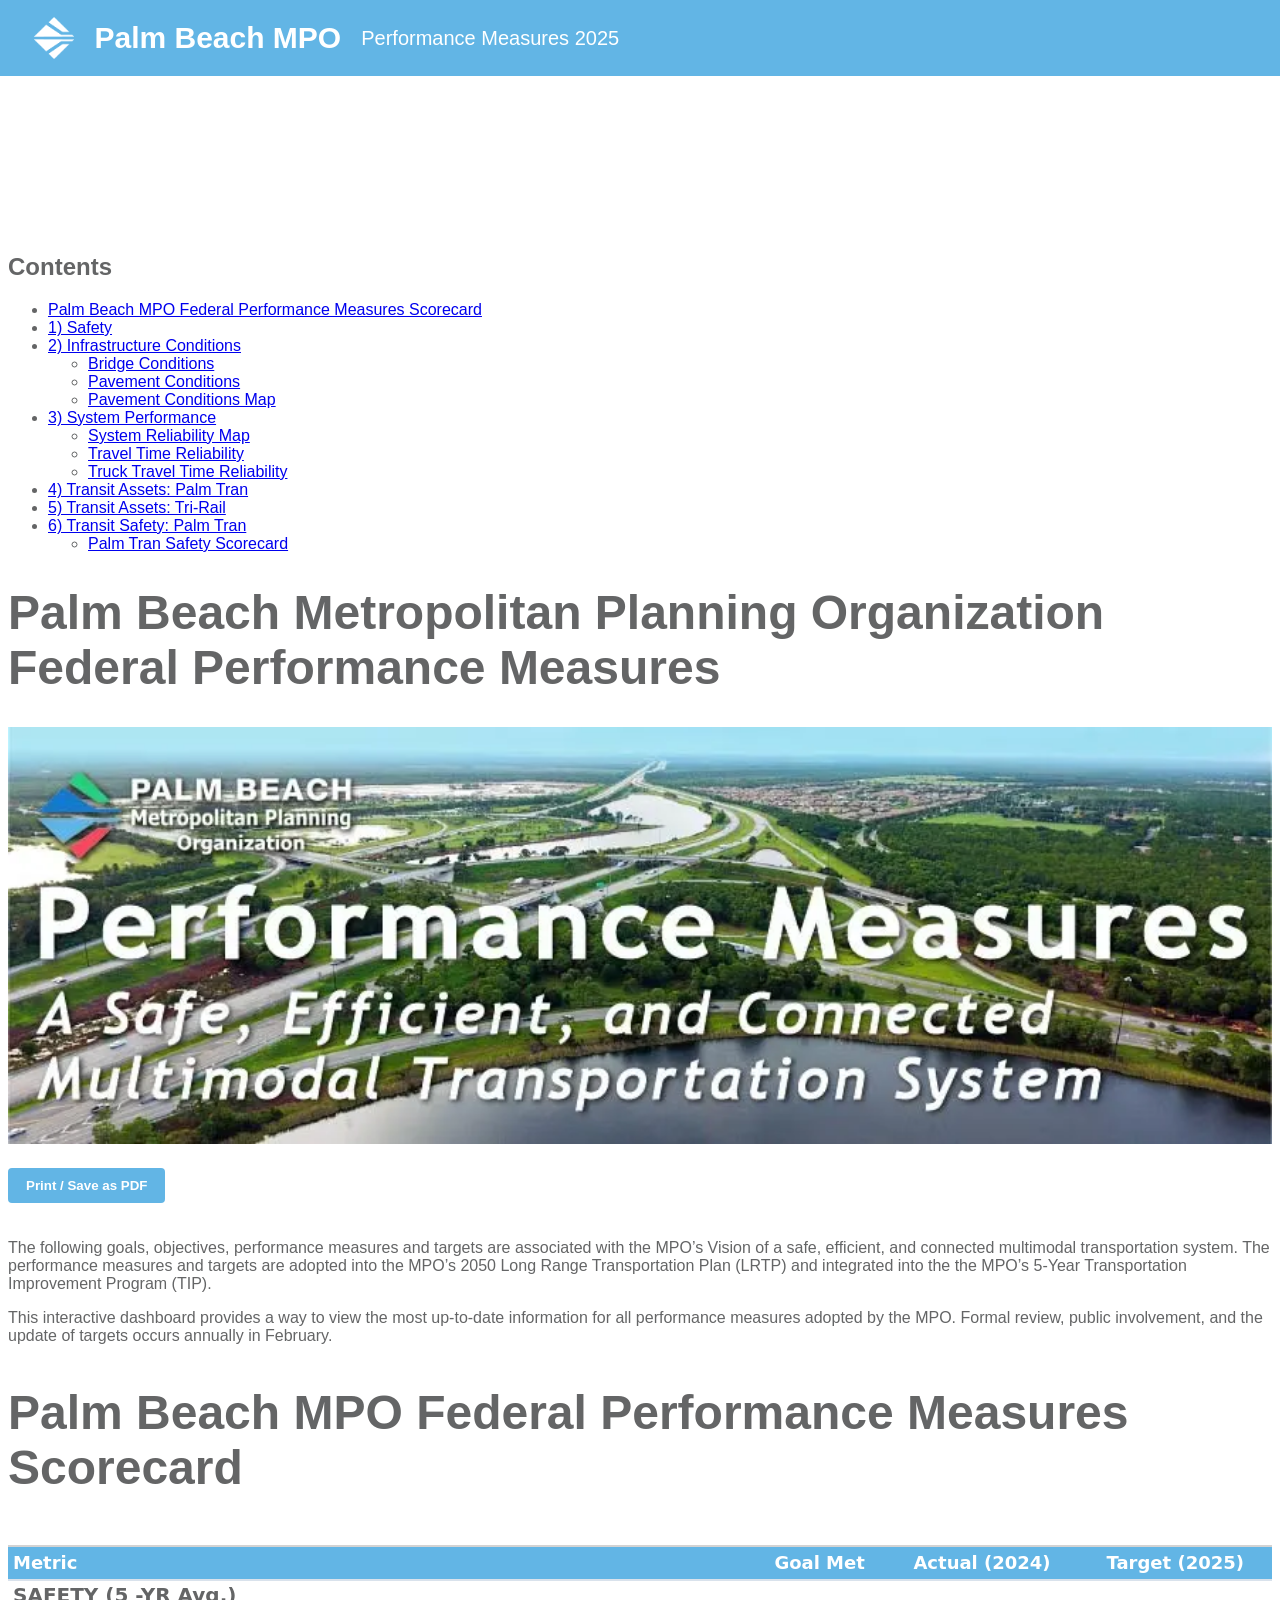
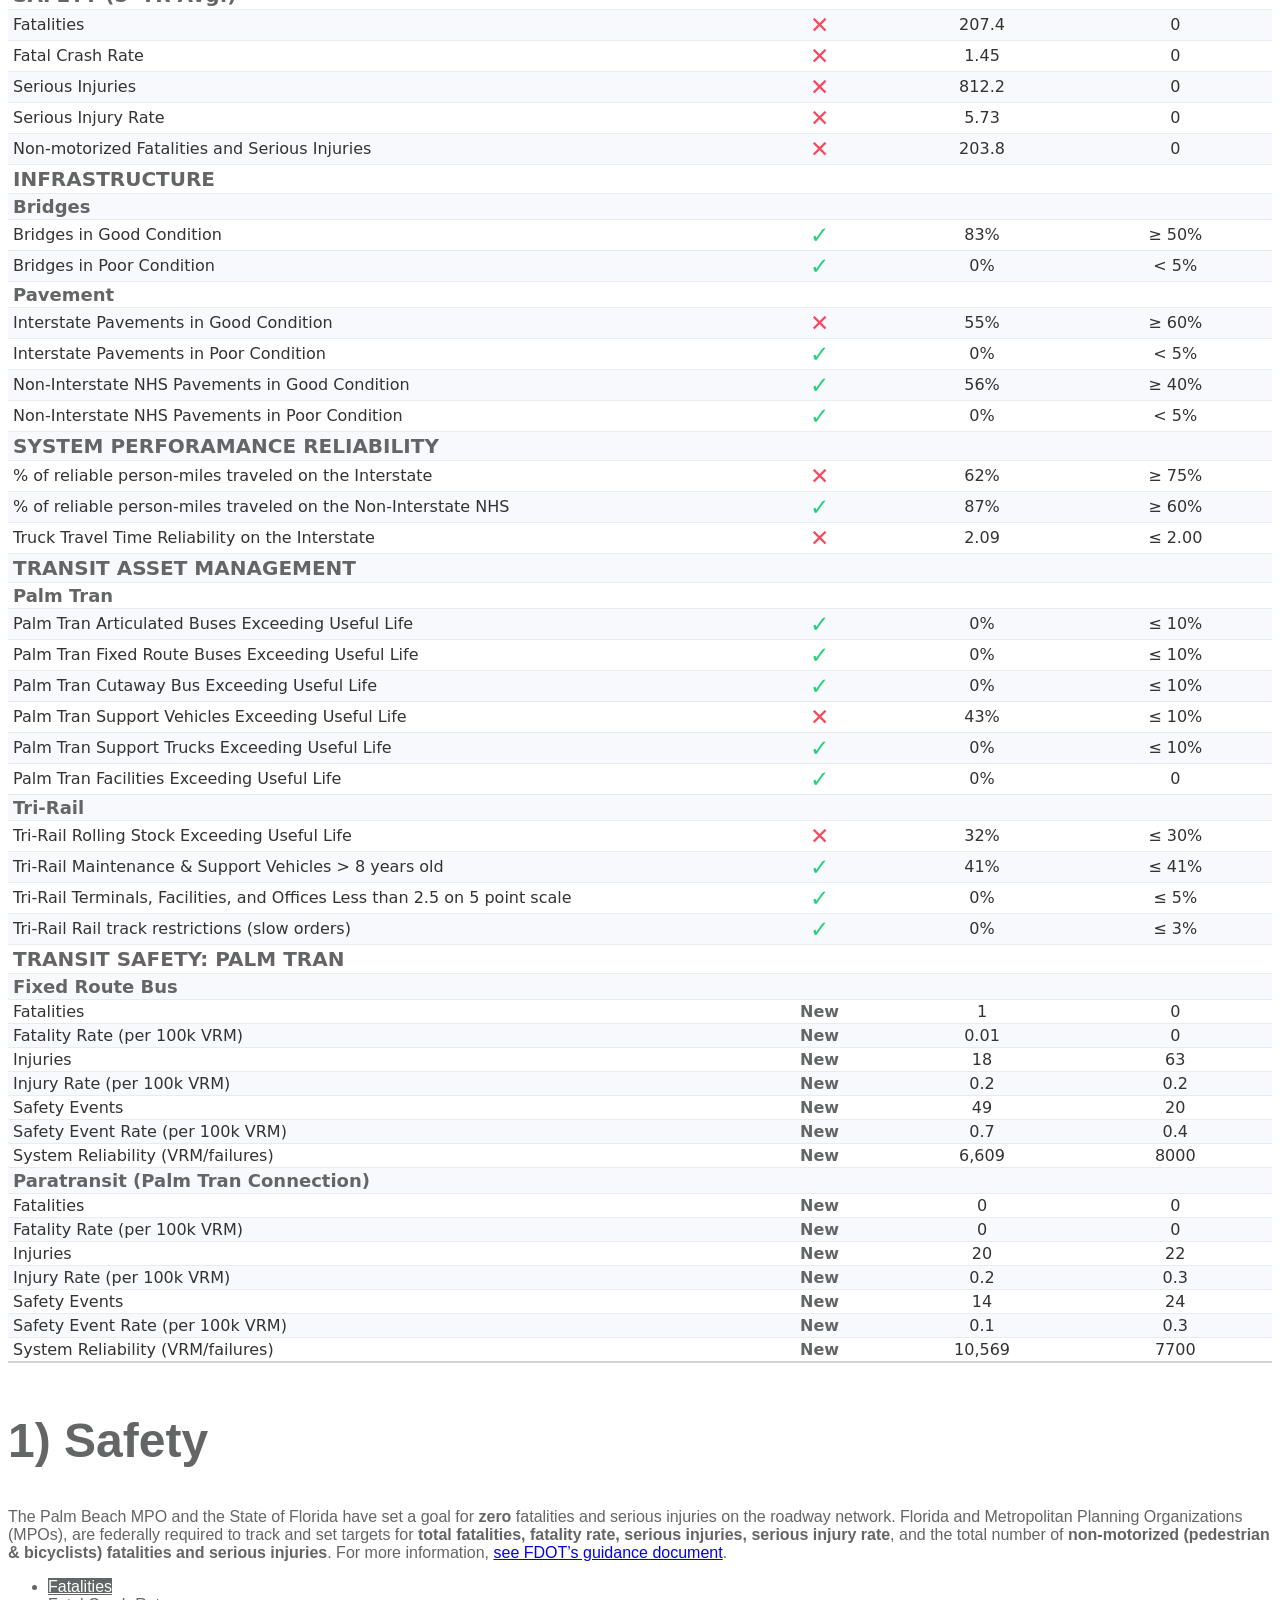
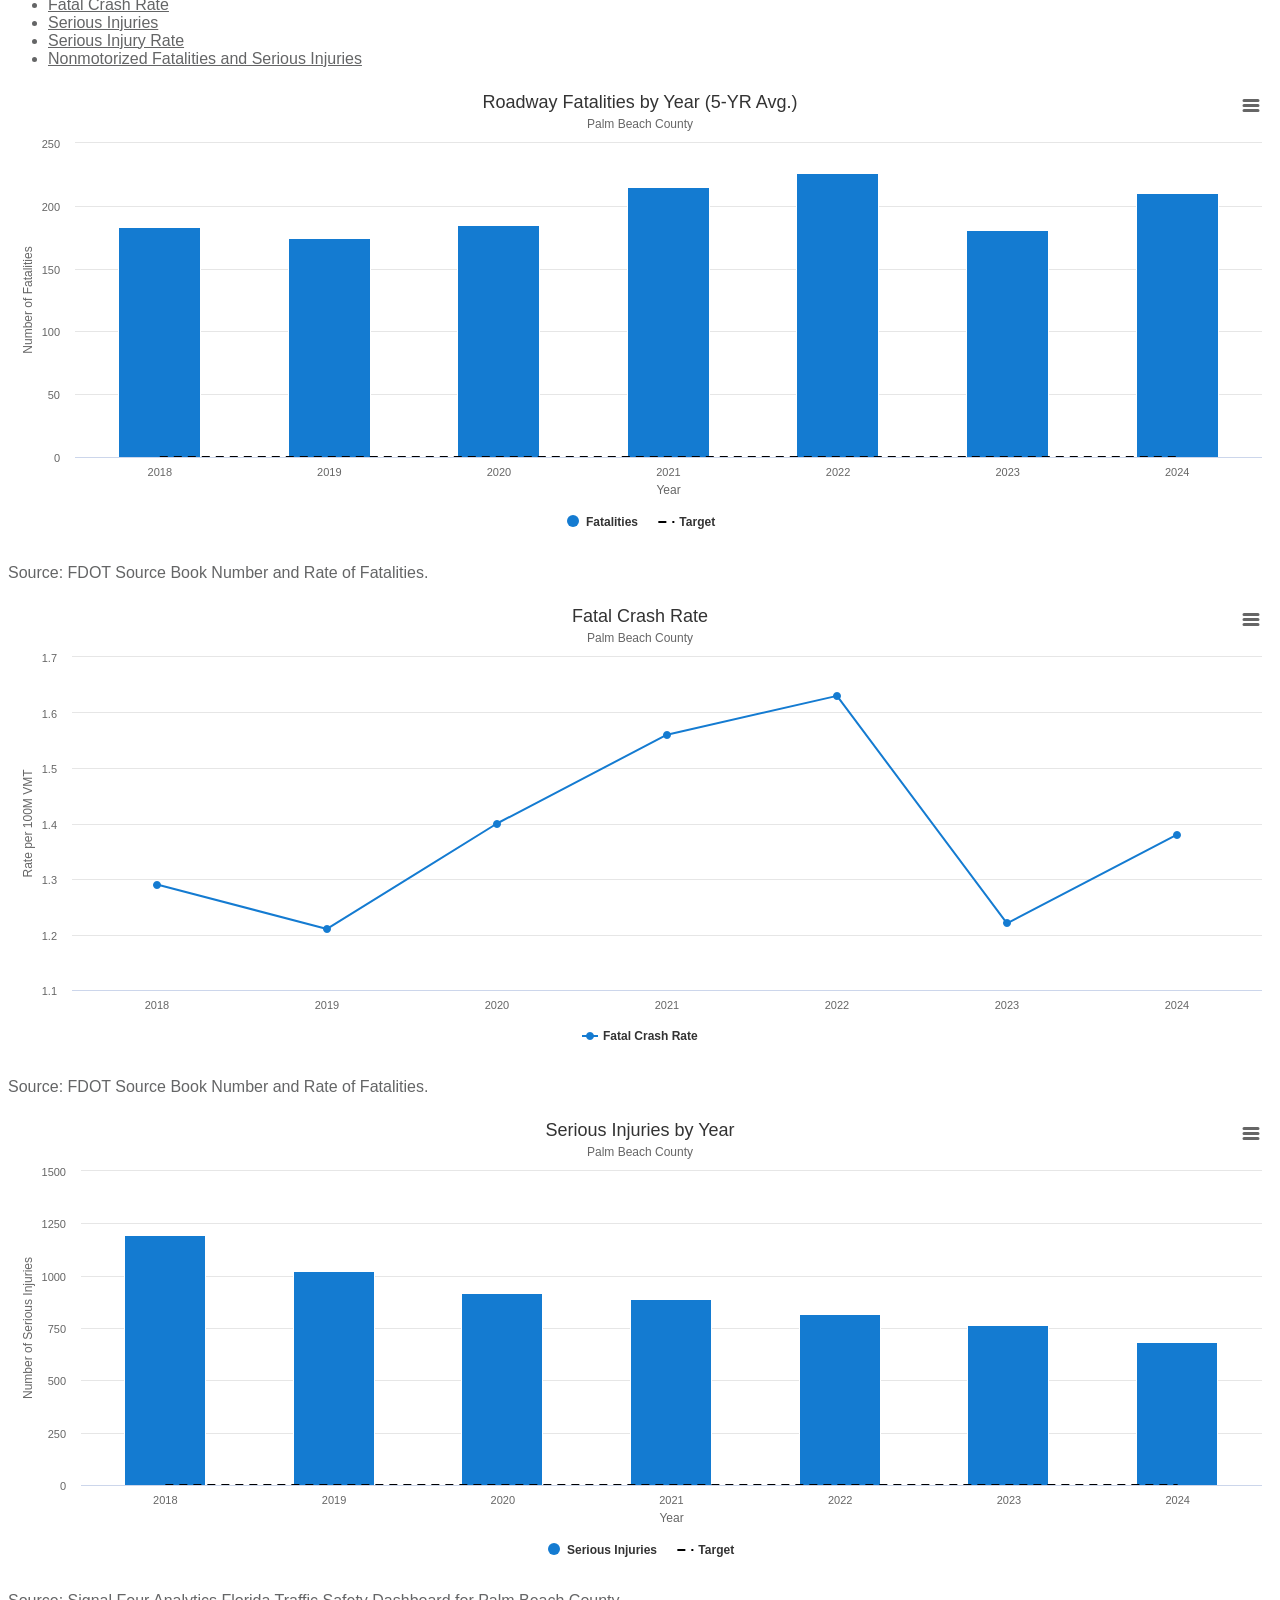
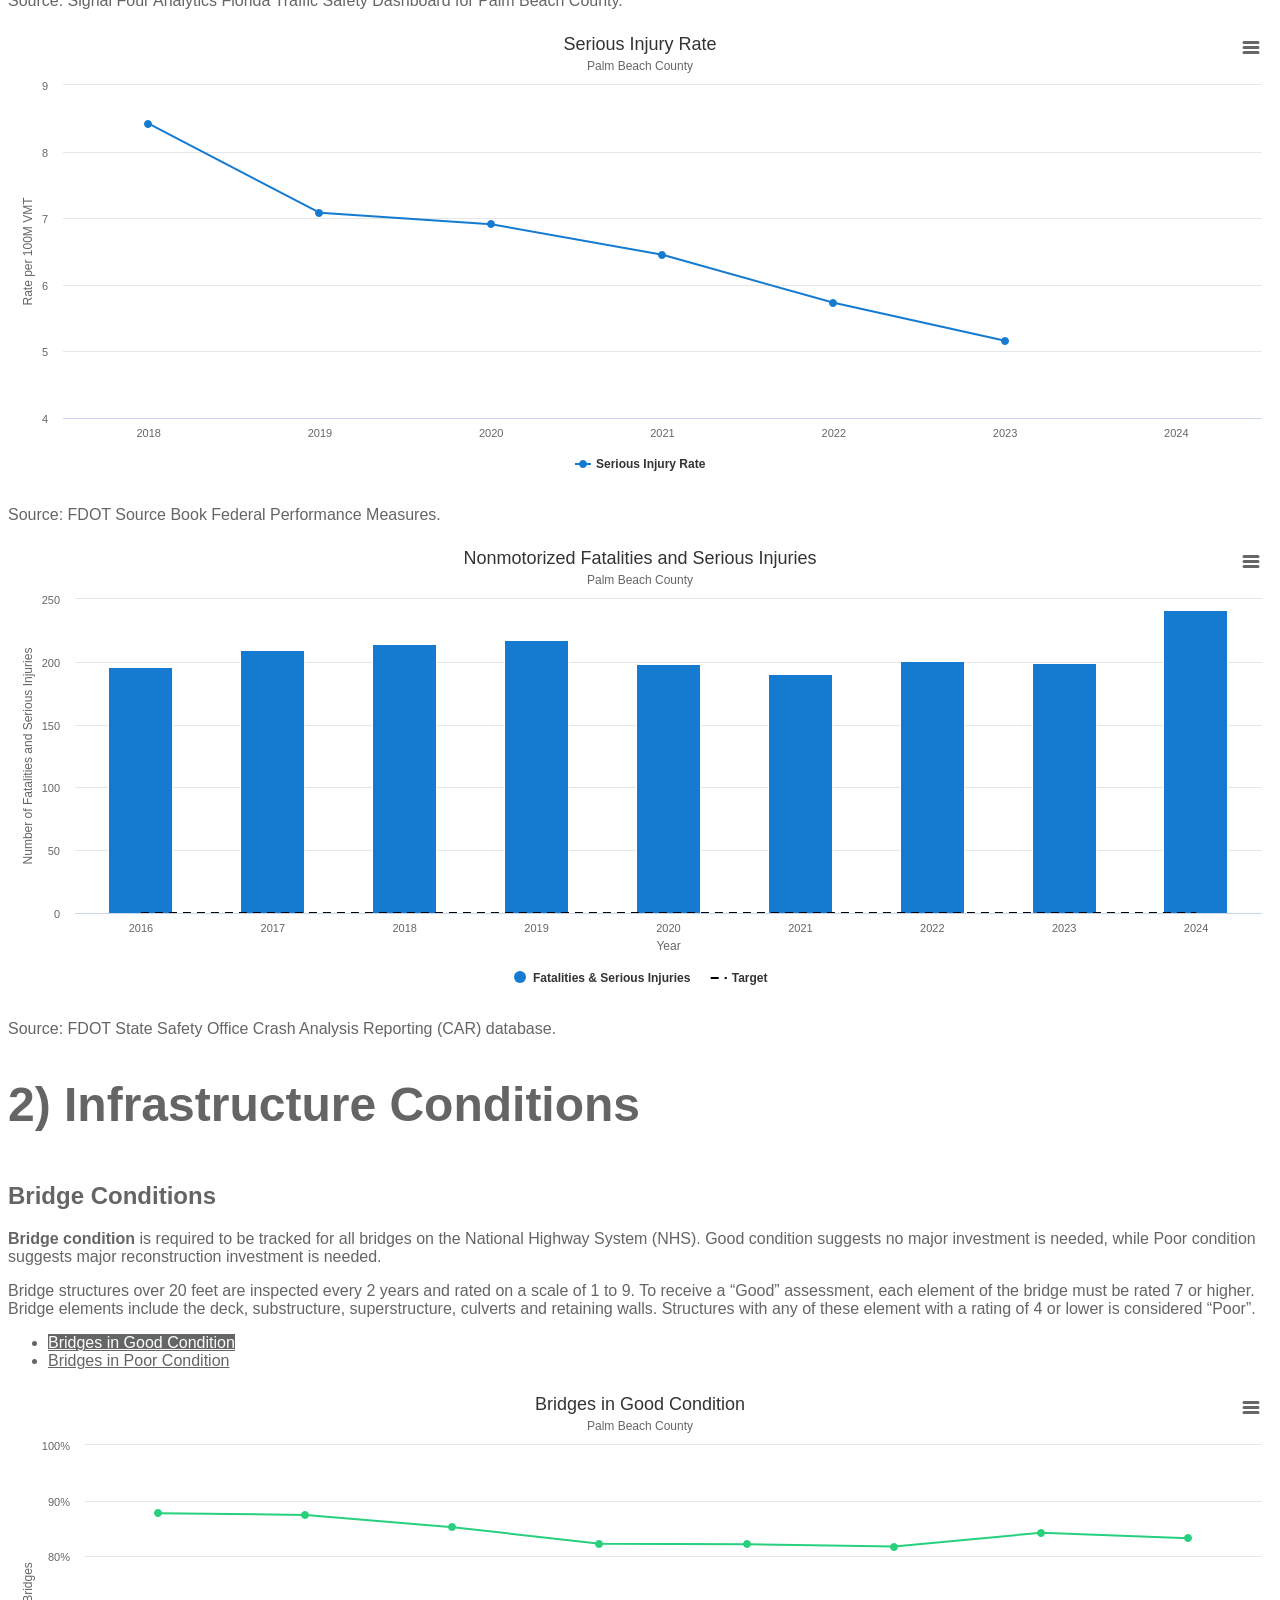
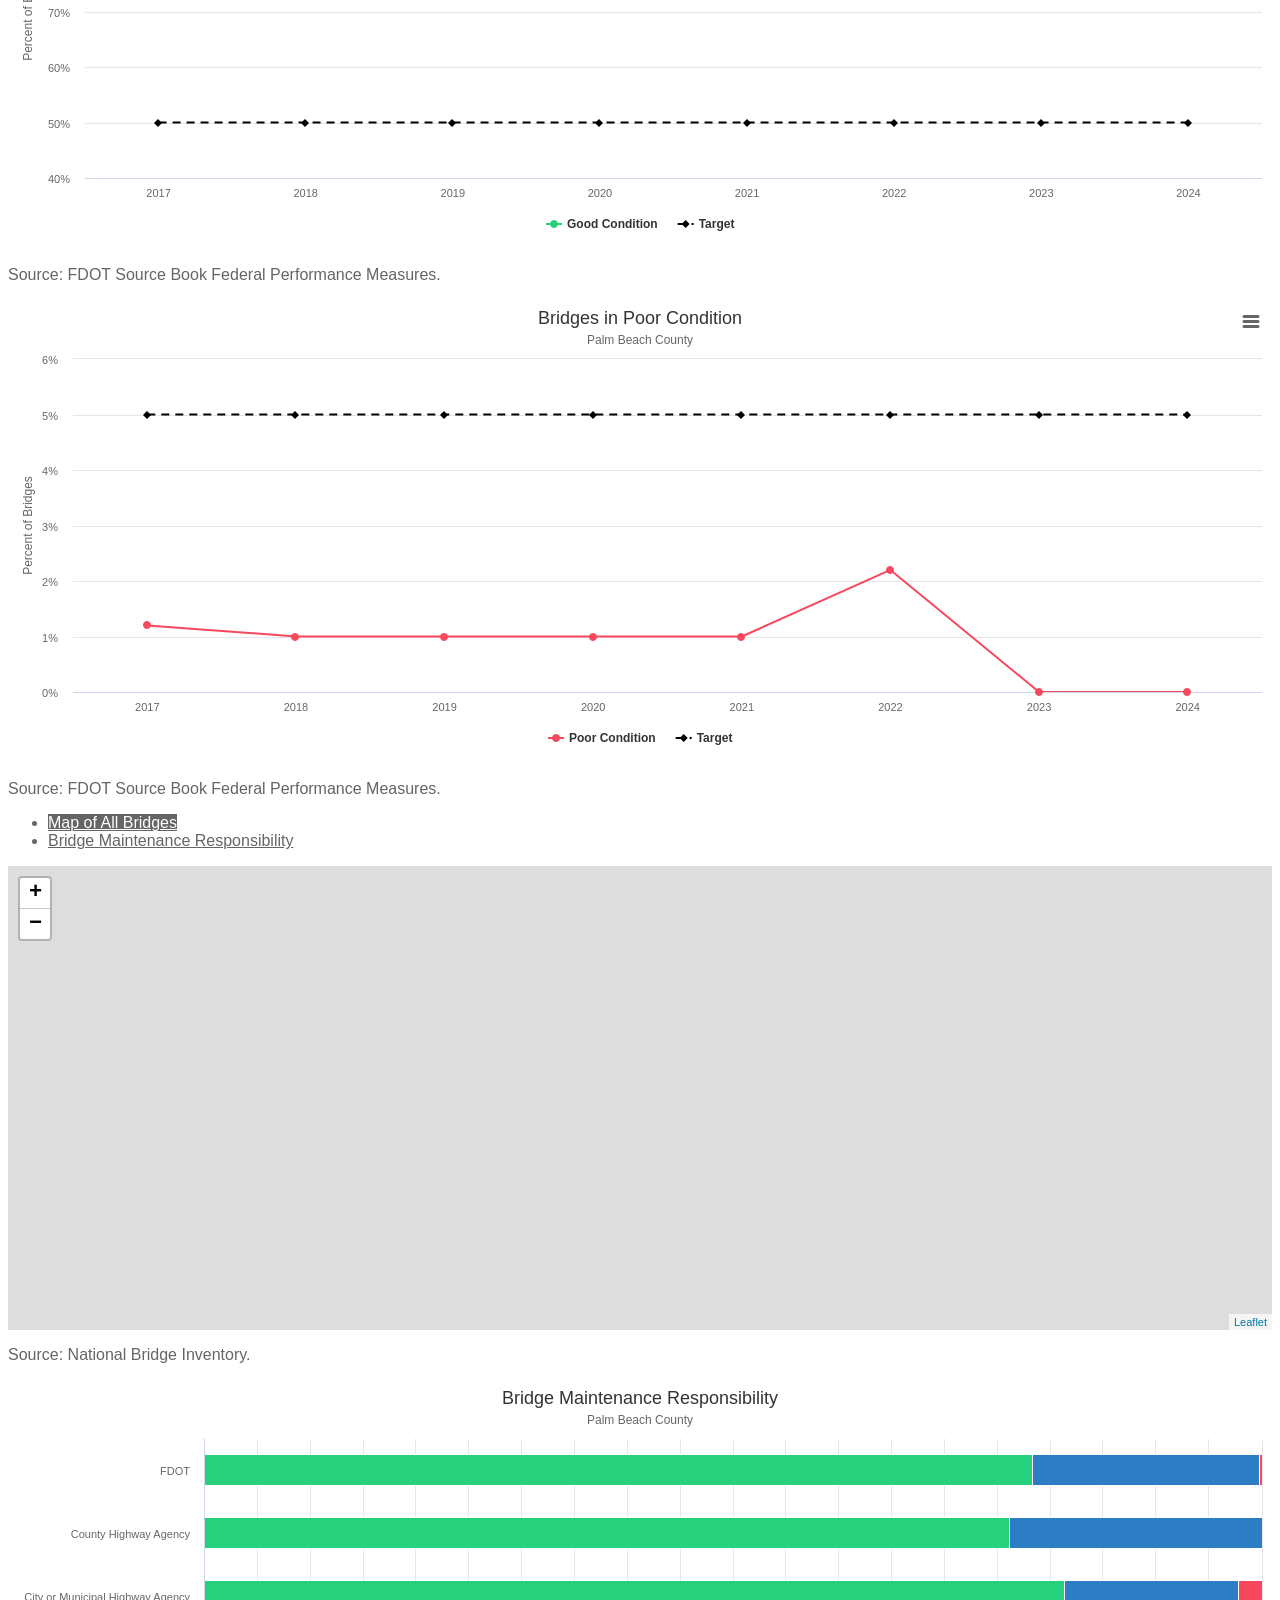
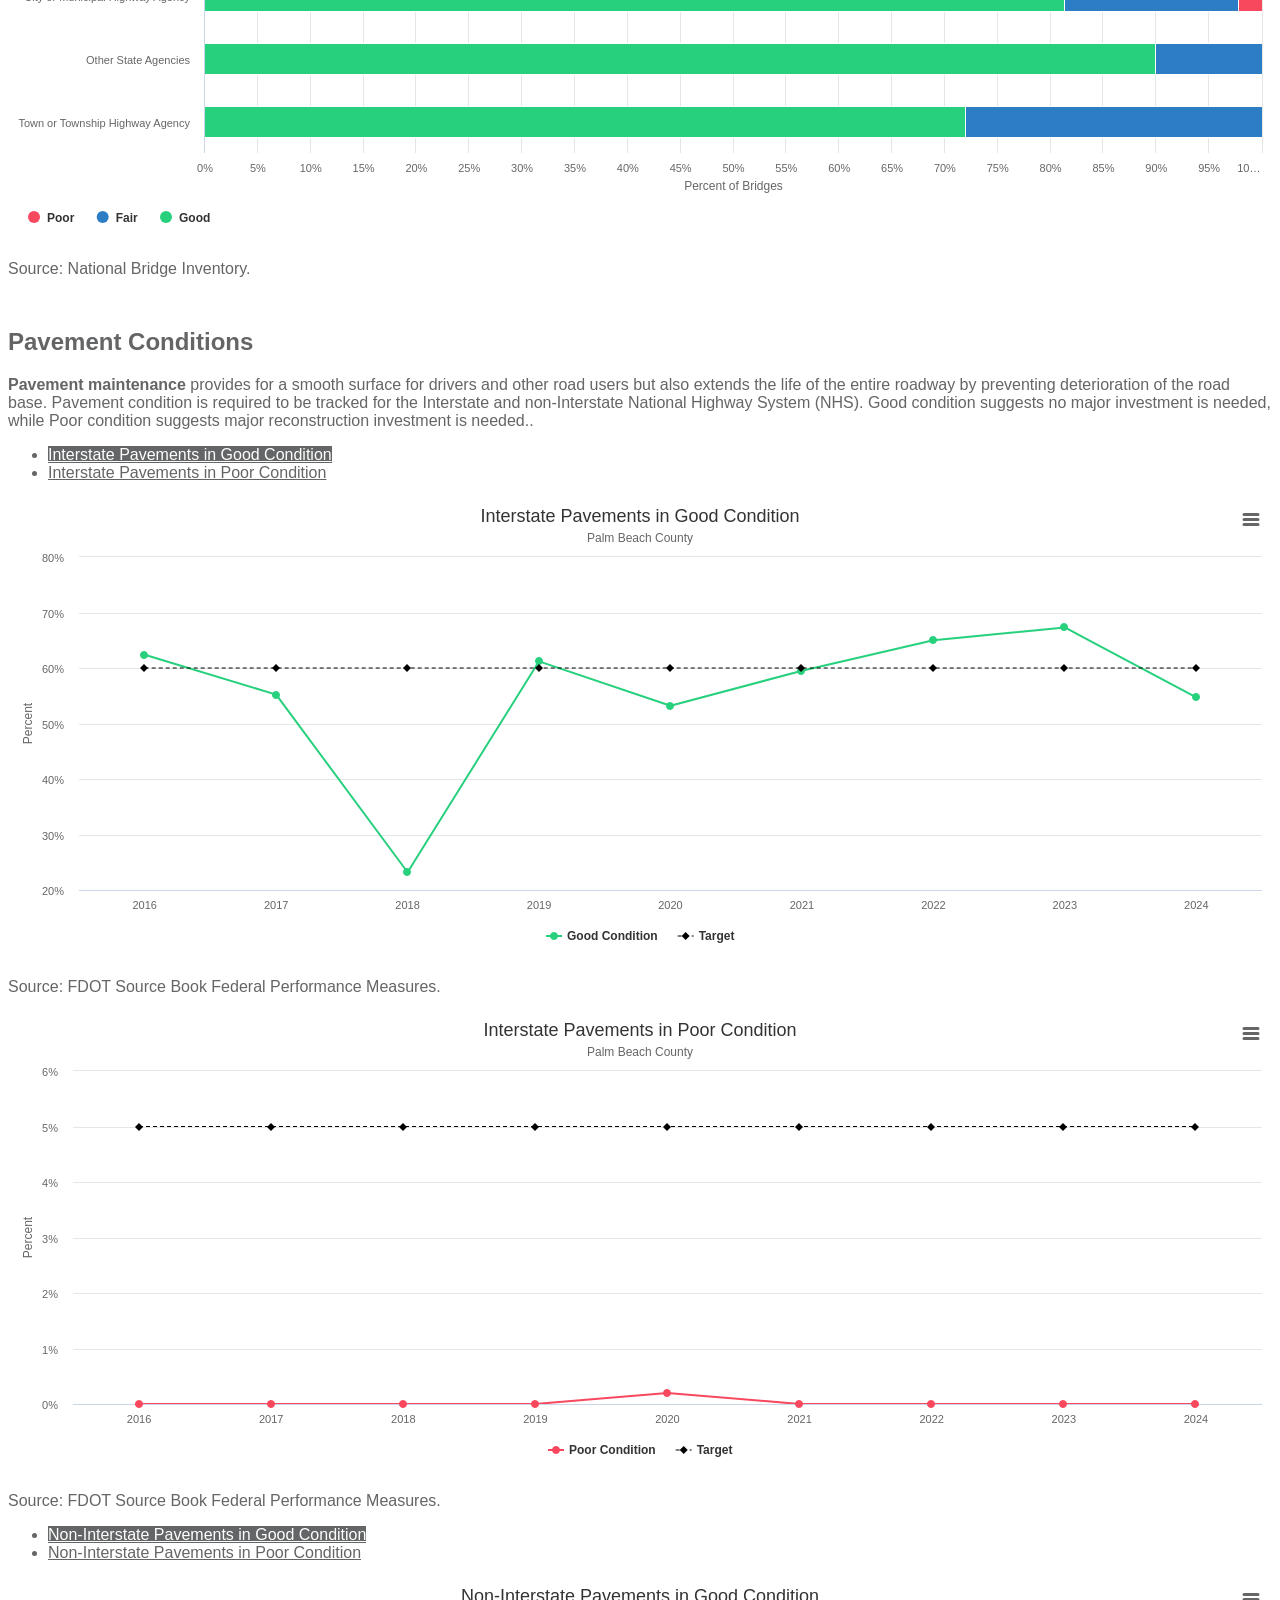
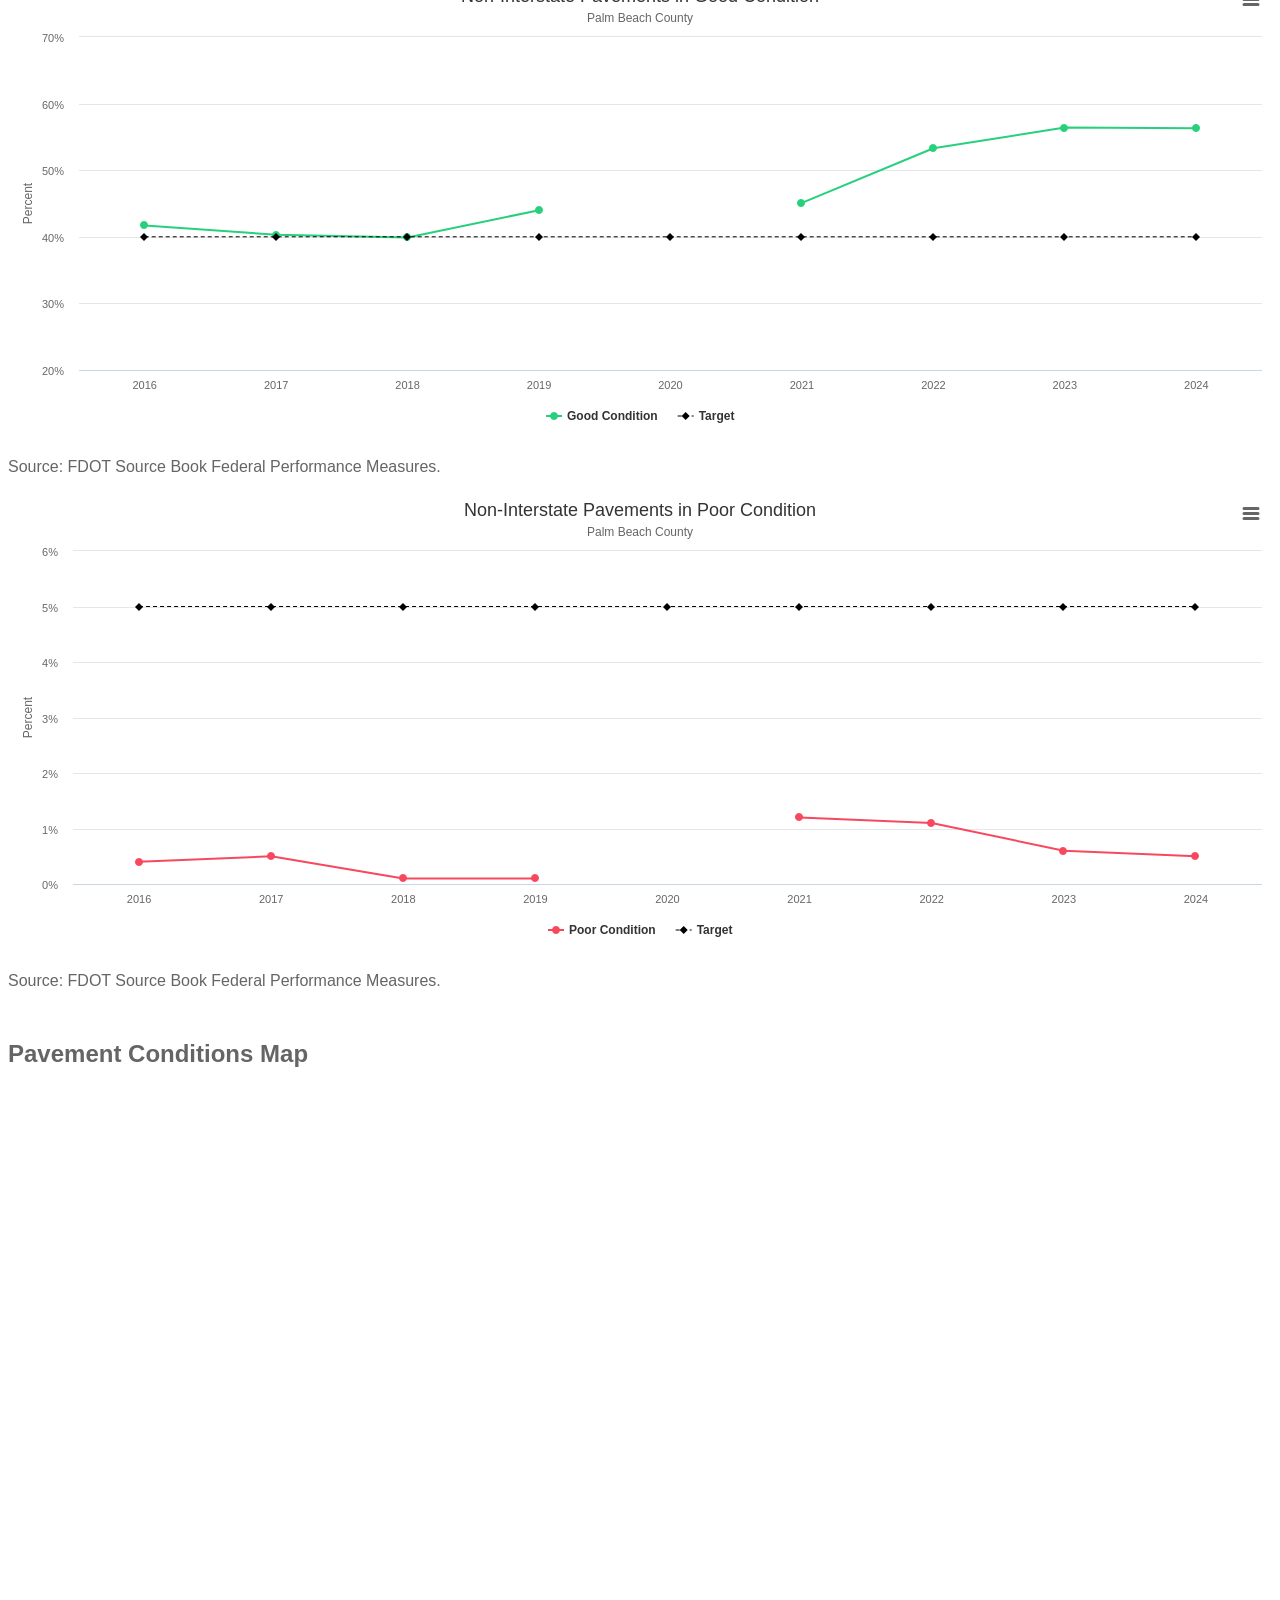
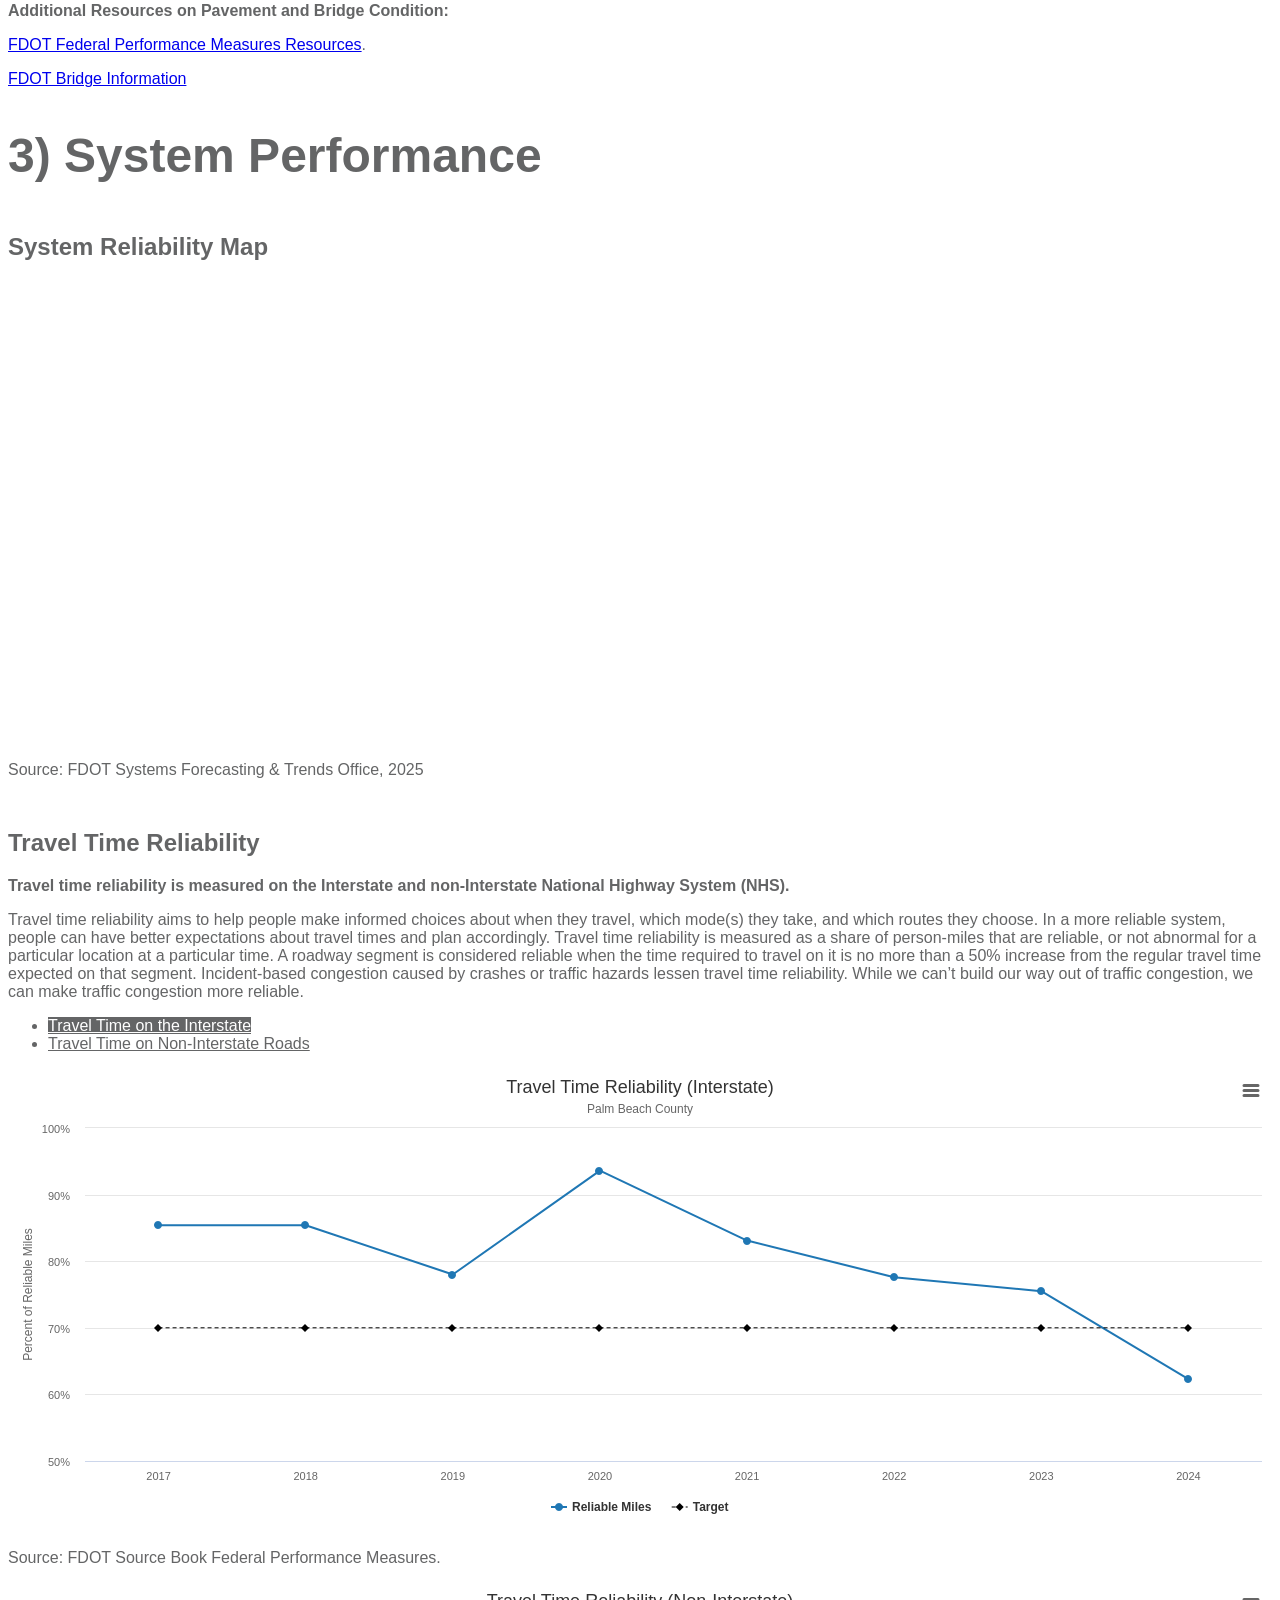
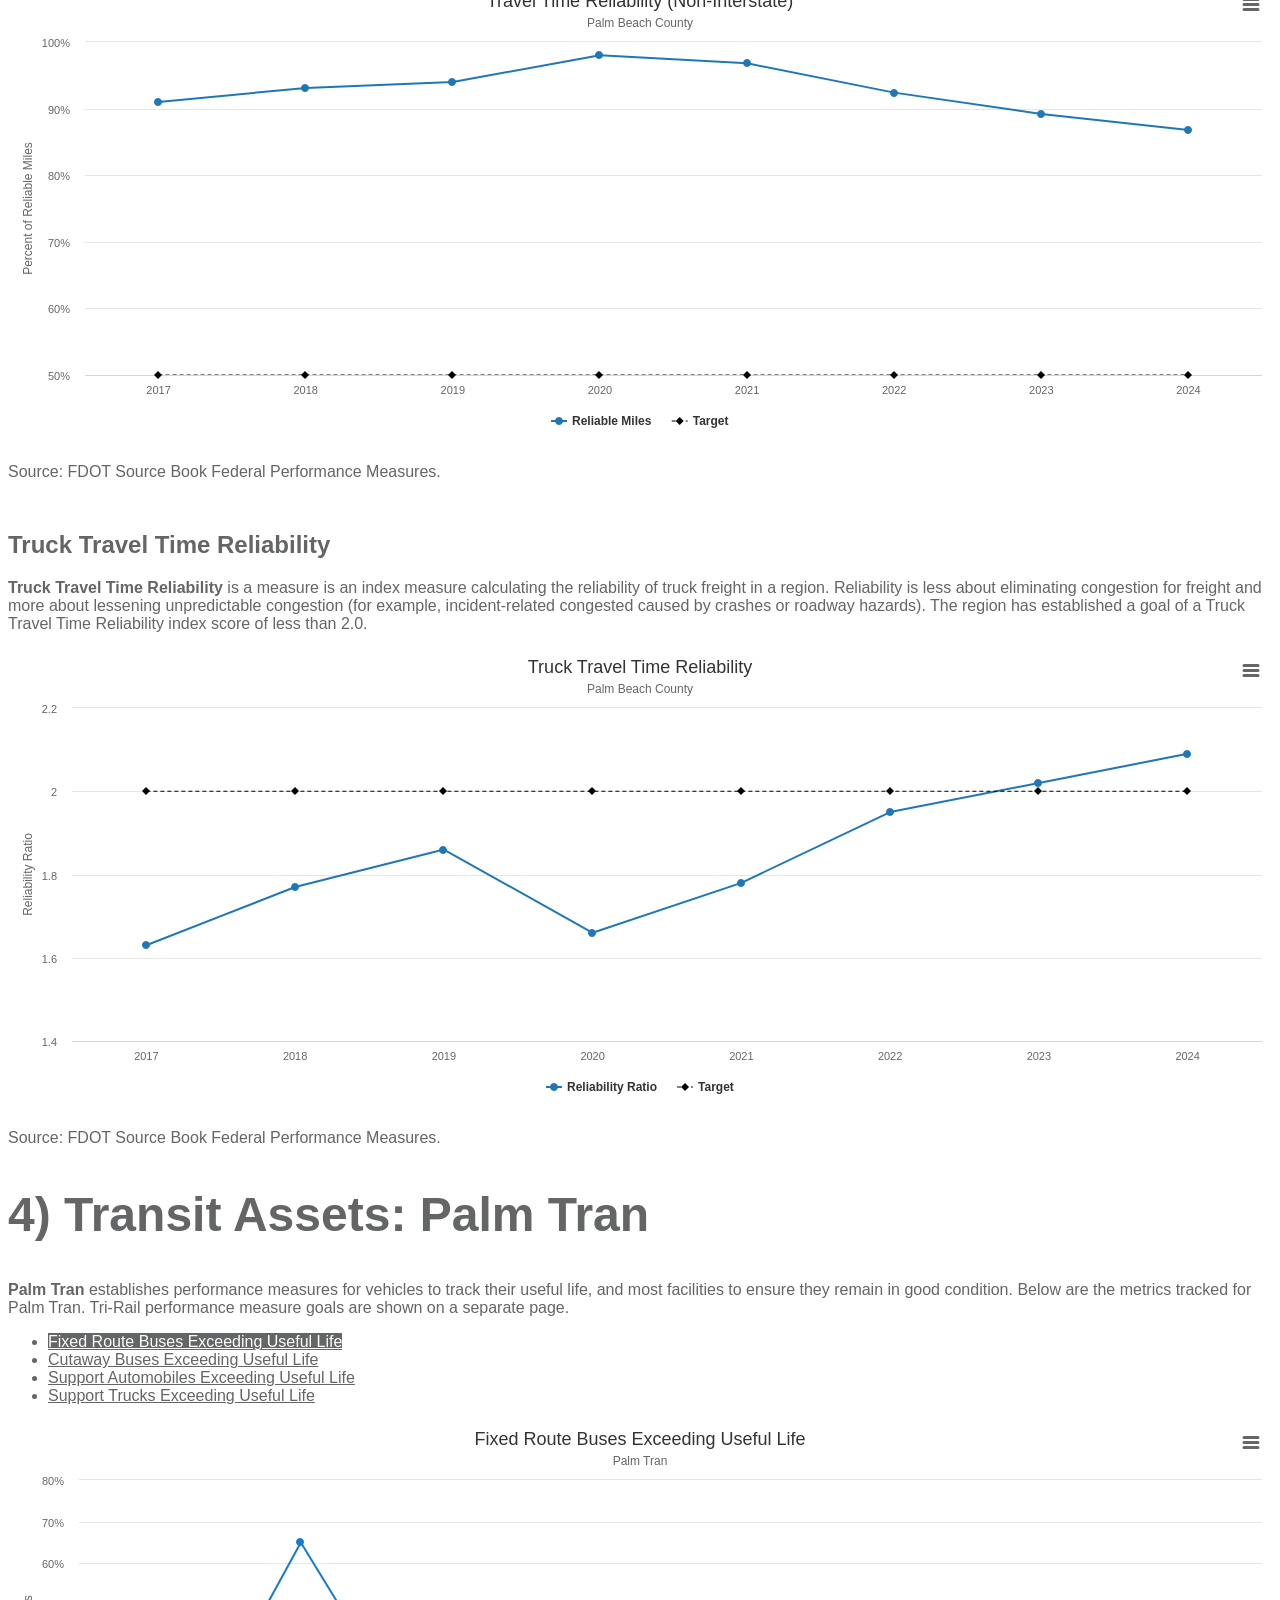
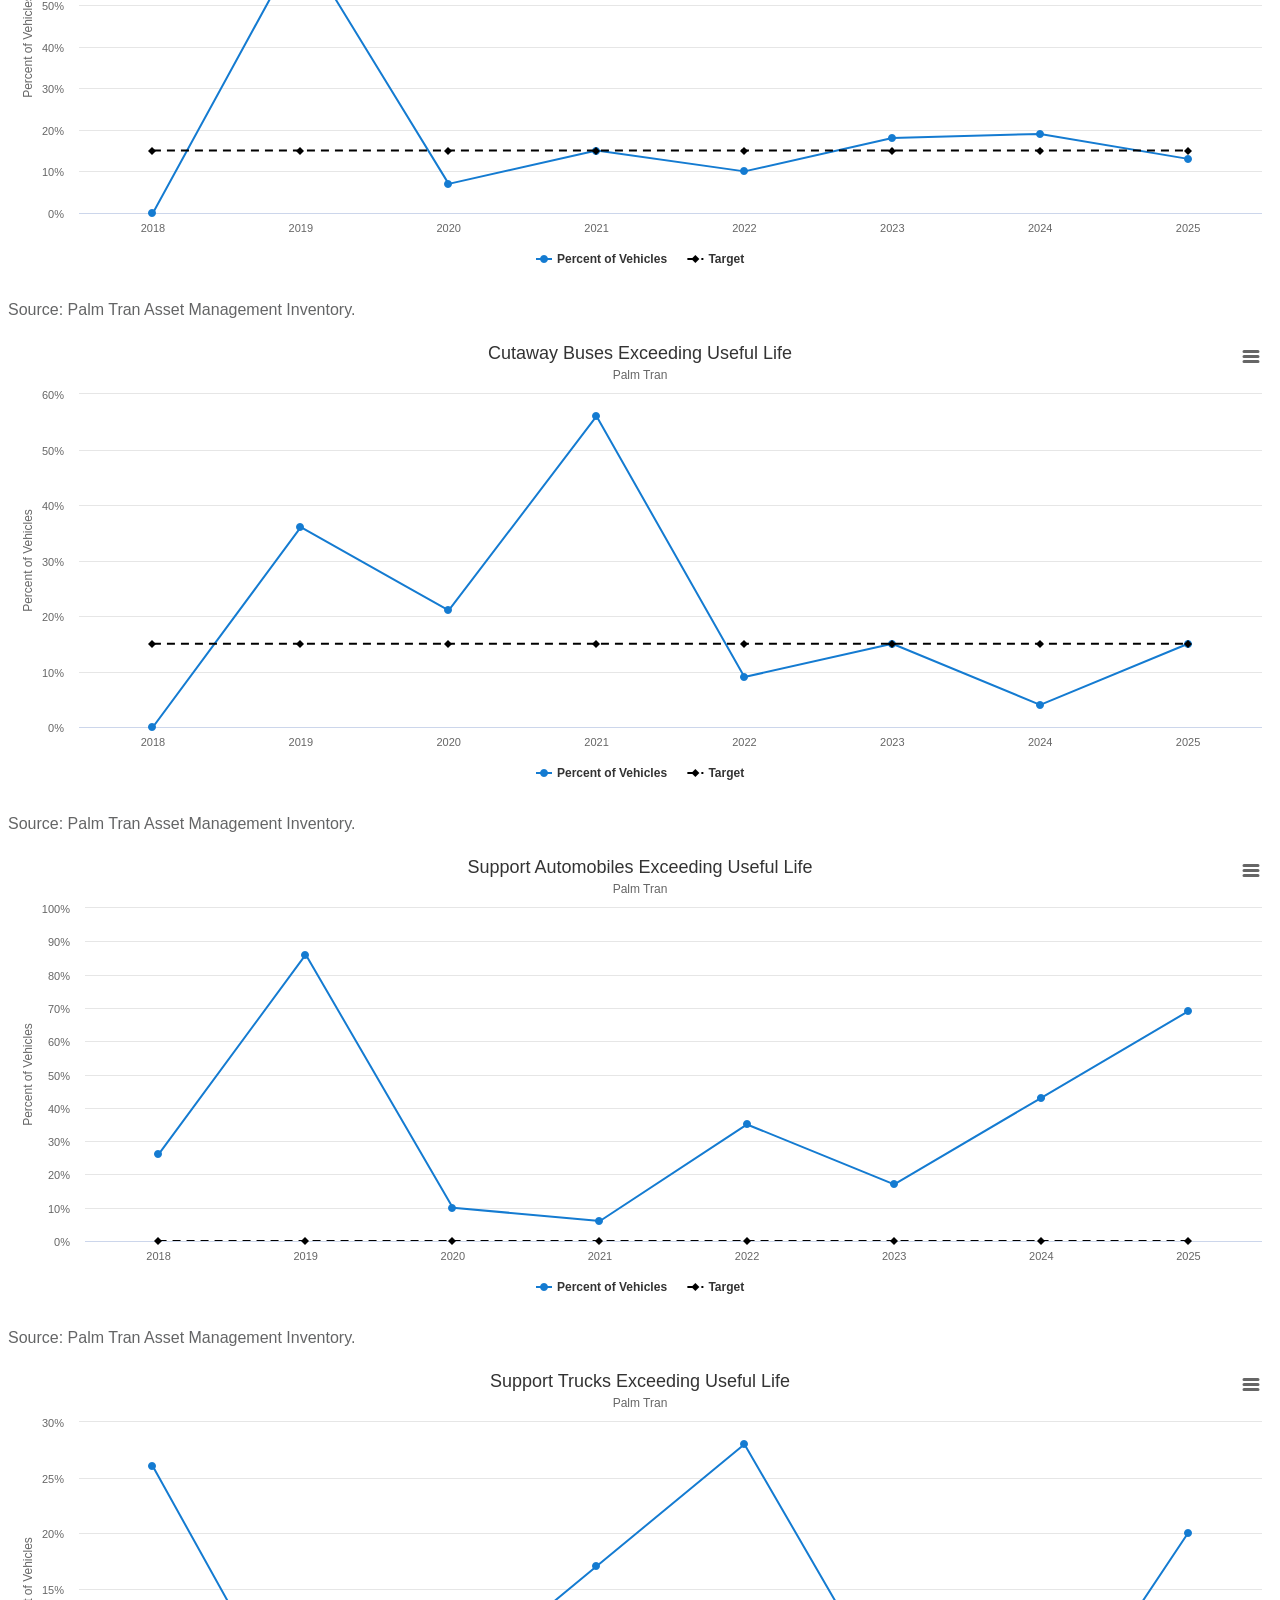
==== docs/Custom PM Dash.html @ 372e8730 "Commit final programs edits before sending to rest of team" ====
<!DOCTYPE html>
<html xmlns="http://www.w3.org/1999/xhtml" lang="en" xml:lang="en"><head>

<meta charset="utf-8">
<meta name="generator" content="quarto-1.8.25">

<meta name="viewport" content="width=device-width, initial-scale=1.0, user-scalable=yes">


<title>Palm Beach Metropolitan Planning Organization Federal Performance Measures – Palm Beach MPO Dashboard</title>
<style>
code{white-space: pre-wrap;}
span.smallcaps{font-variant: small-caps;}
div.columns{display: flex; gap: min(4vw, 1.5em);}
div.column{flex: auto; overflow-x: auto;}
div.hanging-indent{margin-left: 1.5em; text-indent: -1.5em;}
ul.task-list{list-style: none;}
ul.task-list li input[type="checkbox"] {
  width: 0.8em;
  margin: 0 0.8em 0.2em -1em; /* quarto-specific, see https://github.com/quarto-dev/quarto-cli/issues/4556 */ 
  vertical-align: middle;
}
</style>


<script src="site_libs/quarto-nav/quarto-nav.js"></script>
<script src="site_libs/clipboard/clipboard.min.js"></script>
<script src="site_libs/quarto-search/autocomplete.umd.js"></script>
<script src="site_libs/quarto-search/fuse.min.js"></script>
<script src="site_libs/quarto-search/quarto-search.js"></script>
<meta name="quarto:offset" content="./">
<script src="site_libs/quarto-html/quarto.js" type="module"></script>
<script src="site_libs/quarto-html/tabsets/tabsets.js" type="module"></script>
<script src="site_libs/quarto-html/axe/axe-check.js" type="module"></script>
<script src="site_libs/quarto-html/popper.min.js"></script>
<script src="site_libs/quarto-html/tippy.umd.min.js"></script>
<script src="site_libs/quarto-html/anchor.min.js"></script>
<link href="site_libs/quarto-html/tippy.css" rel="stylesheet">
<link href="site_libs/quarto-html/quarto-syntax-highlighting-7b89279ff1a6dce999919e0e67d4d9ec.css" rel="stylesheet" id="quarto-text-highlighting-styles">
<script src="site_libs/bootstrap/bootstrap.min.js"></script>
<link href="site_libs/bootstrap/bootstrap-icons.css" rel="stylesheet">
<link href="site_libs/bootstrap/bootstrap-e31584831b205ffbb2d98406f31c2a5b.min.css" rel="stylesheet" append-hash="true" id="quarto-bootstrap" data-mode="light">
<script id="quarto-search-options" type="application/json">{
  "location": "sidebar",
  "copy-button": false,
  "collapse-after": 3,
  "panel-placement": "start",
  "type": "textbox",
  "limit": 50,
  "keyboard-shortcut": [
    "f",
    "/",
    "s"
  ],
  "show-item-context": false,
  "language": {
    "search-no-results-text": "No results",
    "search-matching-documents-text": "matching documents",
    "search-copy-link-title": "Copy link to search",
    "search-hide-matches-text": "Hide additional matches",
    "search-more-match-text": "more match in this document",
    "search-more-matches-text": "more matches in this document",
    "search-clear-button-title": "Clear",
    "search-text-placeholder": "",
    "search-detached-cancel-button-title": "Cancel",
    "search-submit-button-title": "Submit",
    "search-label": "Search"
  }
}</script>
<style>html{ scroll-behavior: smooth; }</style>
<link href="site_libs/htmltools-fill-0.5.8.1/fill.css" rel="stylesheet">

<script src="site_libs/htmlwidgets-1.6.4/htmlwidgets.js"></script>

<script src="site_libs/jquery-3.6.0/jquery-3.6.0.min.js"></script>

<script src="site_libs/proj4js-2.3.15/proj4.js"></script>

<link href="site_libs/highcharts-9.3.1/css/motion.css" rel="stylesheet">

<script src="site_libs/highcharts-9.3.1/highcharts.js"></script>

<script src="site_libs/highcharts-9.3.1/highcharts-3d.js"></script>

<script src="site_libs/highcharts-9.3.1/highcharts-more.js"></script>

<script src="site_libs/highcharts-9.3.1/modules/stock.js"></script>

<script src="site_libs/highcharts-9.3.1/modules/map.js"></script>

<script src="site_libs/highcharts-9.3.1/modules/data.js"></script>

<script src="site_libs/highcharts-9.3.1/modules/exporting.js"></script>

<script src="site_libs/highcharts-9.3.1/modules/offline-exporting.js"></script>

<script src="site_libs/highcharts-9.3.1/modules/drilldown.js"></script>

<script src="site_libs/highcharts-9.3.1/modules/item-series.js"></script>

<script src="site_libs/highcharts-9.3.1/modules/overlapping-datalabels.js"></script>

<script src="site_libs/highcharts-9.3.1/modules/annotations.js"></script>

<script src="site_libs/highcharts-9.3.1/modules/export-data.js"></script>

<script src="site_libs/highcharts-9.3.1/modules/funnel.js"></script>

<script src="site_libs/highcharts-9.3.1/modules/heatmap.js"></script>

<script src="site_libs/highcharts-9.3.1/modules/treemap.js"></script>

<script src="site_libs/highcharts-9.3.1/modules/sankey.js"></script>

<script src="site_libs/highcharts-9.3.1/modules/dependency-wheel.js"></script>

<script src="site_libs/highcharts-9.3.1/modules/organization.js"></script>

<script src="site_libs/highcharts-9.3.1/modules/solid-gauge.js"></script>

<script src="site_libs/highcharts-9.3.1/modules/streamgraph.js"></script>

<script src="site_libs/highcharts-9.3.1/modules/sunburst.js"></script>

<script src="site_libs/highcharts-9.3.1/modules/vector.js"></script>

<script src="site_libs/highcharts-9.3.1/modules/wordcloud.js"></script>

<script src="site_libs/highcharts-9.3.1/modules/xrange.js"></script>

<script src="site_libs/highcharts-9.3.1/modules/tilemap.js"></script>

<script src="site_libs/highcharts-9.3.1/modules/venn.js"></script>

<script src="site_libs/highcharts-9.3.1/modules/gantt.js"></script>

<script src="site_libs/highcharts-9.3.1/modules/timeline.js"></script>

<script src="site_libs/highcharts-9.3.1/modules/parallel-coordinates.js"></script>

<script src="site_libs/highcharts-9.3.1/modules/bullet.js"></script>

<script src="site_libs/highcharts-9.3.1/modules/coloraxis.js"></script>

<script src="site_libs/highcharts-9.3.1/modules/dumbbell.js"></script>

<script src="site_libs/highcharts-9.3.1/modules/lollipop.js"></script>

<script src="site_libs/highcharts-9.3.1/modules/series-label.js"></script>

<script src="site_libs/highcharts-9.3.1/plugins/motion.js"></script>

<script src="site_libs/highcharts-9.3.1/custom/reset.js"></script>

<script src="site_libs/highcharts-9.3.1/modules/boost.js"></script>

<script src="site_libs/highchart-binding-0.9.5/highchart.js"></script>

<link href="site_libs/leaflet-1.3.1/leaflet.css" rel="stylesheet">

<script src="site_libs/leaflet-1.3.1/leaflet.js"></script>

<link href="site_libs/leafletfix-1.0.0/leafletfix.css" rel="stylesheet">

<script src="site_libs/proj4-2.6.2/proj4.min.js"></script>

<script src="site_libs/Proj4Leaflet-1.0.1/proj4leaflet.js"></script>

<link href="site_libs/rstudio_leaflet-1.3.1/rstudio_leaflet.css" rel="stylesheet">

<script src="site_libs/leaflet-binding-2.2.3/leaflet.js"></script>

<script src="site_libs/leaflet-providers-2.0.0/leaflet-providers_2.0.0.js"></script>

<script src="site_libs/leaflet-providers-plugin-2.2.3/leaflet-providers-plugin.js"></script>

<style>

  body {
    font-family: Tahoma, sans-serif;
    color: #646566;
  }

  .dashboard-header {
    position: fixed;
    top: 0;
    left: 0;
    width: 100%;
    height: 76px;
    background-color: #62B5E5;
    color: white;
    z-index: 9999;
    display: flex;
    align-items: center;
    gap: 20px;
    padding: 0 34px;
    box-sizing: border-box;
  }

  .header-logo {
    height: 42px;
    width: auto;
  }

  .header-main {
    font-weight: 700;
    font-size: 30px;
    white-space: nowrap;
    color: white;
  }

  .header-sub {
    font-weight: 400;
    font-size: 20px;
    white-space: nowrap;
    color: white;
  }

  #quarto-search {
    margin-left: auto;
  }

  #quarto-content {
    padding-top: 105px;
  }

  #quarto-margin-sidebar {
    padding-top: 90px;
  }

  #TOC > .toc-title {
    font-weight: 700;
    font-size: 22px;
    color: #646566;
  }

  h1 {
    font-size: 48px;
    font-weight: 700;
    color: #646566;
  }

  h2 {
    color: #646566;
    font-weight: 700;
    margin-top: 50px;
  }

  h3 {
    color: #646566;
    font-weight: 600;
  }

  /* NAV TAB STYLING */

  .nav-tabs .nav-link {
    color: #646566 !important;
    font-weight: 400 !important;
  }

  .nav-tabs .nav-link:hover {
    color: #646566 !important;
  }

  .nav-tabs .nav-link.active {
    background-color: #646566 !important;
    border-color: #646566 !important;
    color: white !important;
    font-weight: 400 !important;
  }

  /* PRINT BUTTON */

  .print-button {
    background-color: #62B5E5;
    color: white;
    border: none;
    padding: 10px 18px;
    font-family: Tahoma, sans-serif;
    font-weight: 700;
    border-radius: 4px;
    cursor: pointer;
    margin: 20px 0;
  }

  .print-button:hover {
    background-color: #147BD1;
  }

</style>


</head>

<body class="quarto-light">

<div id="quarto-search-results"></div>
<!-- content -->
<div id="quarto-content" class="quarto-container page-columns page-rows-contents page-layout-full">
<!-- sidebar -->
<!-- margin-sidebar -->
    <div id="quarto-margin-sidebar" class="sidebar margin-sidebar">
        <nav id="TOC" role="doc-toc" class="toc-active">
    <h2 id="toc-title">Contents</h2>
   
  <ul>
  <li><a href="#palm-beach-mpo-federal-performance-measures-scorecard" id="toc-palm-beach-mpo-federal-performance-measures-scorecard" class="nav-link active" data-scroll-target="#palm-beach-mpo-federal-performance-measures-scorecard">Palm Beach MPO Federal Performance Measures Scorecard</a></li>
  <li><a href="#safety" id="toc-safety" class="nav-link" data-scroll-target="#safety">1) Safety</a></li>
  <li><a href="#infrastructure-conditions" id="toc-infrastructure-conditions" class="nav-link" data-scroll-target="#infrastructure-conditions">2) Infrastructure Conditions</a>
  <ul class="collapse">
  <li><a href="#bridge-conditions" id="toc-bridge-conditions" class="nav-link" data-scroll-target="#bridge-conditions">Bridge Conditions</a></li>
  <li><a href="#pavement-conditions" id="toc-pavement-conditions" class="nav-link" data-scroll-target="#pavement-conditions">Pavement Conditions</a></li>
  <li><a href="#pavement-conditions-map" id="toc-pavement-conditions-map" class="nav-link" data-scroll-target="#pavement-conditions-map">Pavement Conditions Map</a></li>
  </ul></li>
  <li><a href="#system-performance" id="toc-system-performance" class="nav-link" data-scroll-target="#system-performance">3) System Performance</a>
  <ul class="collapse">
  <li><a href="#system-reliability-map" id="toc-system-reliability-map" class="nav-link" data-scroll-target="#system-reliability-map">System Reliability Map</a></li>
  <li><a href="#travel-time-reliability" id="toc-travel-time-reliability" class="nav-link" data-scroll-target="#travel-time-reliability">Travel Time Reliability</a></li>
  <li><a href="#truck-travel-time-reliability" id="toc-truck-travel-time-reliability" class="nav-link" data-scroll-target="#truck-travel-time-reliability">Truck Travel Time Reliability</a></li>
  </ul></li>
  <li><a href="#transit-assets-palm-tran" id="toc-transit-assets-palm-tran" class="nav-link" data-scroll-target="#transit-assets-palm-tran">4) Transit Assets: Palm Tran</a></li>
  <li><a href="#transit-assets-tri-rail" id="toc-transit-assets-tri-rail" class="nav-link" data-scroll-target="#transit-assets-tri-rail">5) Transit Assets: Tri-Rail</a></li>
  <li><a href="#transit-safety-palm-tran" id="toc-transit-safety-palm-tran" class="nav-link" data-scroll-target="#transit-safety-palm-tran">6) Transit Safety: Palm Tran</a>
  <ul class="collapse">
  <li><a href="#palm-tran-safety-scorecard" id="toc-palm-tran-safety-scorecard" class="nav-link" data-scroll-target="#palm-tran-safety-scorecard">Palm Tran Safety Scorecard</a></li>
  </ul></li>
  </ul>
</nav>
    </div>
<!-- main -->
<main class="content column-page-left" id="quarto-document-content">
<div class="dashboard-header">
  <img src="images/logo.png" class="header-logo" alt="Palm Beach MPO logo">
  <span class="header-main">Palm Beach MPO</span>
  <span class="header-sub">Performance Measures 2025</span>
  <div id="quarto-search"></div>
</div>

<header id="title-block-header" class="quarto-title-block default">
<div class="quarto-title">
<h1 class="title">Palm Beach Metropolitan Planning Organization Federal Performance Measures</h1>
</div>



<div class="quarto-title-meta column-page-left">

    
  
    
  </div>
  


</header>


<div class="text-left">
<p><img src="images/Performance_measures_header_main.webp" class="img-fluid" style="width:100.0%"> <button onclick="window.print()" class="print-button"> Print / Save as PDF </button></p>
<p>The following goals, objectives, performance measures and targets are associated with the MPO’s Vision of a safe, efficient, and connected multimodal transportation system. The performance measures and targets are adopted into the MPO’s 2050 Long Range Transportation Plan (LRTP) and integrated into the the MPO’s 5-Year Transportation Improvement Program (TIP).</p>
<p>This interactive dashboard provides a way to view the most up-to-date information for all performance measures adopted by the MPO. Formal review, public involvement, and the update of targets occurs annually in February.</p>
</div>
<section id="palm-beach-mpo-federal-performance-measures-scorecard" class="level1">
<h1>Palm Beach MPO Federal Performance Measures Scorecard</h1>
<div class="cell">
<div class="cell-output-display">
<div id="iescyrptsv" style="padding-left:0px;padding-right:0px;padding-top:10px;padding-bottom:10px;overflow-x:auto;overflow-y:auto;width:auto;height:auto;">
<style>#iescyrptsv table {
  font-family: system-ui, 'Segoe UI', Roboto, Helvetica, Arial, sans-serif, 'Apple Color Emoji', 'Segoe UI Emoji', 'Segoe UI Symbol', 'Noto Color Emoji';
  -webkit-font-smoothing: antialiased;
  -moz-osx-font-smoothing: grayscale;
}

#iescyrptsv thead, #iescyrptsv tbody, #iescyrptsv tfoot, #iescyrptsv tr, #iescyrptsv td, #iescyrptsv th {
  border-style: none;
}

#iescyrptsv p {
  margin: 0;
  padding: 0;
}

#iescyrptsv .gt_table {
  display: table;
  border-collapse: collapse;
  line-height: normal;
  margin-left: auto;
  margin-right: auto;
  color: #333333;
  font-size: 16px;
  font-weight: normal;
  font-style: normal;
  background-color: #FFFFFF;
  width: 100%;
  border-top-style: solid;
  border-top-width: 2px;
  border-top-color: #FFFFFF;
  border-right-style: none;
  border-right-width: 2px;
  border-right-color: #D3D3D3;
  border-bottom-style: solid;
  border-bottom-width: 2px;
  border-bottom-color: #FFFFFF;
  border-left-style: none;
  border-left-width: 2px;
  border-left-color: #D3D3D3;
}

#iescyrptsv .gt_caption {
  padding-top: 4px;
  padding-bottom: 4px;
}

#iescyrptsv .gt_title {
  color: #333333;
  font-size: 125%;
  font-weight: initial;
  padding-top: 4px;
  padding-bottom: 4px;
  padding-left: 5px;
  padding-right: 5px;
  border-bottom-color: #FFFFFF;
  border-bottom-width: 0;
}

#iescyrptsv .gt_subtitle {
  color: #333333;
  font-size: 85%;
  font-weight: initial;
  padding-top: 3px;
  padding-bottom: 5px;
  padding-left: 5px;
  padding-right: 5px;
  border-top-color: #FFFFFF;
  border-top-width: 0;
}

#iescyrptsv .gt_heading {
  background-color: #FFFFFF;
  text-align: center;
  border-bottom-color: #FFFFFF;
  border-left-style: none;
  border-left-width: 1px;
  border-left-color: #D3D3D3;
  border-right-style: none;
  border-right-width: 1px;
  border-right-color: #D3D3D3;
}

#iescyrptsv .gt_bottom_border {
  border-bottom-style: solid;
  border-bottom-width: 2px;
  border-bottom-color: #D3D3D3;
}

#iescyrptsv .gt_col_headings {
  border-top-style: solid;
  border-top-width: 2px;
  border-top-color: #D3D3D3;
  border-bottom-style: solid;
  border-bottom-width: 2px;
  border-bottom-color: #D9E2EC;
  border-left-style: none;
  border-left-width: 1px;
  border-left-color: #D3D3D3;
  border-right-style: none;
  border-right-width: 1px;
  border-right-color: #D3D3D3;
}

#iescyrptsv .gt_col_heading {
  color: #333333;
  background-color: #FFFFFF;
  font-size: 100%;
  font-weight: normal;
  text-transform: inherit;
  border-left-style: none;
  border-left-width: 1px;
  border-left-color: #D3D3D3;
  border-right-style: none;
  border-right-width: 1px;
  border-right-color: #D3D3D3;
  vertical-align: bottom;
  padding-top: 5px;
  padding-bottom: 6px;
  padding-left: 5px;
  padding-right: 5px;
  overflow-x: hidden;
}

#iescyrptsv .gt_column_spanner_outer {
  color: #333333;
  background-color: #FFFFFF;
  font-size: 100%;
  font-weight: normal;
  text-transform: inherit;
  padding-top: 0;
  padding-bottom: 0;
  padding-left: 4px;
  padding-right: 4px;
}

#iescyrptsv .gt_column_spanner_outer:first-child {
  padding-left: 0;
}

#iescyrptsv .gt_column_spanner_outer:last-child {
  padding-right: 0;
}

#iescyrptsv .gt_column_spanner {
  border-bottom-style: solid;
  border-bottom-width: 2px;
  border-bottom-color: #D9E2EC;
  vertical-align: bottom;
  padding-top: 5px;
  padding-bottom: 5px;
  overflow-x: hidden;
  display: inline-block;
  width: 100%;
}

#iescyrptsv .gt_spanner_row {
  border-bottom-style: hidden;
}

#iescyrptsv .gt_group_heading {
  padding-top: 8px;
  padding-bottom: 8px;
  padding-left: 5px;
  padding-right: 5px;
  color: #333333;
  background-color: #FFFFFF;
  font-size: 100%;
  font-weight: initial;
  text-transform: inherit;
  border-top-style: solid;
  border-top-width: 2px;
  border-top-color: #D3D3D3;
  border-bottom-style: solid;
  border-bottom-width: 2px;
  border-bottom-color: #D3D3D3;
  border-left-style: none;
  border-left-width: 1px;
  border-left-color: #D3D3D3;
  border-right-style: none;
  border-right-width: 1px;
  border-right-color: #D3D3D3;
  vertical-align: middle;
  text-align: left;
}

#iescyrptsv .gt_empty_group_heading {
  padding: 0.5px;
  color: #333333;
  background-color: #FFFFFF;
  font-size: 100%;
  font-weight: initial;
  border-top-style: solid;
  border-top-width: 2px;
  border-top-color: #D3D3D3;
  border-bottom-style: solid;
  border-bottom-width: 2px;
  border-bottom-color: #D3D3D3;
  vertical-align: middle;
}

#iescyrptsv .gt_from_md > :first-child {
  margin-top: 0;
}

#iescyrptsv .gt_from_md > :last-child {
  margin-bottom: 0;
}

#iescyrptsv .gt_row {
  padding-top: 2px;
  padding-bottom: 2px;
  padding-left: 5px;
  padding-right: 5px;
  margin: 10px;
  border-top-style: solid;
  border-top-width: 1px;
  border-top-color: #E6ECF2;
  border-left-style: none;
  border-left-width: 1px;
  border-left-color: #FFFFFF;
  border-right-style: none;
  border-right-width: 1px;
  border-right-color: #FFFFFF;
  vertical-align: middle;
  overflow-x: hidden;
}

#iescyrptsv .gt_stub {
  color: #333333;
  background-color: #FFFFFF;
  font-size: 100%;
  font-weight: initial;
  text-transform: inherit;
  border-right-style: solid;
  border-right-width: 2px;
  border-right-color: #D3D3D3;
  padding-left: 5px;
  padding-right: 5px;
}

#iescyrptsv .gt_stub_row_group {
  color: #333333;
  background-color: #FFFFFF;
  font-size: 100%;
  font-weight: initial;
  text-transform: inherit;
  border-right-style: solid;
  border-right-width: 2px;
  border-right-color: #D3D3D3;
  padding-left: 5px;
  padding-right: 5px;
  vertical-align: top;
}

#iescyrptsv .gt_row_group_first td {
  border-top-width: 2px;
}

#iescyrptsv .gt_row_group_first th {
  border-top-width: 2px;
}

#iescyrptsv .gt_summary_row {
  color: #333333;
  background-color: #FFFFFF;
  text-transform: inherit;
  padding-top: 8px;
  padding-bottom: 8px;
  padding-left: 5px;
  padding-right: 5px;
}

#iescyrptsv .gt_first_summary_row {
  border-top-style: solid;
  border-top-color: #D3D3D3;
}

#iescyrptsv .gt_first_summary_row.thick {
  border-top-width: 2px;
}

#iescyrptsv .gt_last_summary_row {
  padding-top: 8px;
  padding-bottom: 8px;
  padding-left: 5px;
  padding-right: 5px;
  border-bottom-style: solid;
  border-bottom-width: 2px;
  border-bottom-color: #D3D3D3;
}

#iescyrptsv .gt_grand_summary_row {
  color: #333333;
  background-color: #FFFFFF;
  text-transform: inherit;
  padding-top: 8px;
  padding-bottom: 8px;
  padding-left: 5px;
  padding-right: 5px;
}

#iescyrptsv .gt_first_grand_summary_row {
  padding-top: 8px;
  padding-bottom: 8px;
  padding-left: 5px;
  padding-right: 5px;
  border-top-style: double;
  border-top-width: 6px;
  border-top-color: #D3D3D3;
}

#iescyrptsv .gt_last_grand_summary_row_top {
  padding-top: 8px;
  padding-bottom: 8px;
  padding-left: 5px;
  padding-right: 5px;
  border-bottom-style: double;
  border-bottom-width: 6px;
  border-bottom-color: #D3D3D3;
}

#iescyrptsv .gt_striped {
  background-color: #F7F9FC;
}

#iescyrptsv .gt_table_body {
  border-top-style: solid;
  border-top-width: 2px;
  border-top-color: #D3D3D3;
  border-bottom-style: solid;
  border-bottom-width: 2px;
  border-bottom-color: #D3D3D3;
}

#iescyrptsv .gt_footnotes {
  color: #333333;
  background-color: #FFFFFF;
  border-bottom-style: none;
  border-bottom-width: 2px;
  border-bottom-color: #D3D3D3;
  border-left-style: none;
  border-left-width: 2px;
  border-left-color: #D3D3D3;
  border-right-style: none;
  border-right-width: 2px;
  border-right-color: #D3D3D3;
}

#iescyrptsv .gt_footnote {
  margin: 0px;
  font-size: 90%;
  padding-top: 4px;
  padding-bottom: 4px;
  padding-left: 5px;
  padding-right: 5px;
}

#iescyrptsv .gt_sourcenotes {
  color: #333333;
  background-color: #FFFFFF;
  border-bottom-style: none;
  border-bottom-width: 2px;
  border-bottom-color: #D3D3D3;
  border-left-style: none;
  border-left-width: 2px;
  border-left-color: #D3D3D3;
  border-right-style: none;
  border-right-width: 2px;
  border-right-color: #D3D3D3;
}

#iescyrptsv .gt_sourcenote {
  font-size: 90%;
  padding-top: 4px;
  padding-bottom: 4px;
  padding-left: 5px;
  padding-right: 5px;
}

#iescyrptsv .gt_left {
  text-align: left;
}

#iescyrptsv .gt_center {
  text-align: center;
}

#iescyrptsv .gt_right {
  text-align: right;
  font-variant-numeric: tabular-nums;
}

#iescyrptsv .gt_font_normal {
  font-weight: normal;
}

#iescyrptsv .gt_font_bold {
  font-weight: bold;
}

#iescyrptsv .gt_font_italic {
  font-style: italic;
}

#iescyrptsv .gt_super {
  font-size: 65%;
}

#iescyrptsv .gt_footnote_marks {
  font-size: 75%;
  vertical-align: 0.4em;
  position: initial;
}

#iescyrptsv .gt_asterisk {
  font-size: 100%;
  vertical-align: 0;
}

#iescyrptsv .gt_indent_1 {
  text-indent: 5px;
}

#iescyrptsv .gt_indent_2 {
  text-indent: 10px;
}

#iescyrptsv .gt_indent_3 {
  text-indent: 15px;
}

#iescyrptsv .gt_indent_4 {
  text-indent: 20px;
}

#iescyrptsv .gt_indent_5 {
  text-indent: 25px;
}

#iescyrptsv .katex-display {
  display: inline-flex !important;
  margin-bottom: 0.75em !important;
}

#iescyrptsv div.Reactable > div.rt-table > div.rt-thead > div.rt-tr.rt-tr-group-header > div.rt-th-group:after {
  height: 0px !important;
}
</style>

<table class="gt_table caption-top table table-sm table-striped small" data-quarto-bootstrap="false">
<thead>
<tr class="gt_col_headings header">
<th id="Metric" class="gt_col_heading gt_columns_bottom_border gt_left" data-quarto-table-cell-role="th" style="background-color: #62B5E5; color: #FFFFFF; font-size: 18px; font-weight: bold" scope="col">Metric</th>
<th id="Goal_Met_Display" class="gt_col_heading gt_columns_bottom_border gt_center" data-quarto-table-cell-role="th" style="background-color: #62B5E5; color: #FFFFFF; font-size: 18px; font-weight: bold" scope="col">Goal Met</th>
<th id="Actual-(2024)" class="gt_col_heading gt_columns_bottom_border gt_center" data-quarto-table-cell-role="th" style="background-color: #62B5E5; color: #FFFFFF; font-size: 18px; font-weight: bold" scope="col">Actual (2024)</th>
<th id="Target-(2025)" class="gt_col_heading gt_columns_bottom_border gt_center" data-quarto-table-cell-role="th" style="background-color: #62B5E5; color: #FFFFFF; font-size: 18px; font-weight: bold" scope="col">Target (2025)</th>
</tr>
</thead>
<tbody class="gt_table_body">
<tr class="odd">
<td class="gt_row gt_left" headers="Metric" style="color: #646566; font-size: 20px; font-weight: bold">SAFETY (5 -YR Avg.)</td>
<td class="gt_row gt_center" headers="Goal_Met_Display"></td>
<td class="gt_row gt_center" headers="Actual (2024)"><br>
</td>
<td class="gt_row gt_center" headers="Target (2025)"><br>
</td>
</tr>
<tr class="even">
<td class="gt_row gt_left gt_striped" headers="Metric">Fatalities</td>
<td class="gt_row gt_center gt_striped" headers="Goal_Met_Display" style="color: #F8485E; font-size: 23px; font-weight: bold">✕</td>
<td class="gt_row gt_center gt_striped" headers="Actual (2024)">207.4</td>
<td class="gt_row gt_center gt_striped" headers="Target (2025)">0</td>
</tr>
<tr class="odd">
<td class="gt_row gt_left" headers="Metric">Fatal Crash Rate</td>
<td class="gt_row gt_center" headers="Goal_Met_Display" style="color: #F8485E; font-size: 23px; font-weight: bold">✕</td>
<td class="gt_row gt_center" headers="Actual (2024)">1.45</td>
<td class="gt_row gt_center" headers="Target (2025)">0</td>
</tr>
<tr class="even">
<td class="gt_row gt_left gt_striped" headers="Metric">Serious Injuries</td>
<td class="gt_row gt_center gt_striped" headers="Goal_Met_Display" style="color: #F8485E; font-size: 23px; font-weight: bold">✕</td>
<td class="gt_row gt_center gt_striped" headers="Actual (2024)">812.2</td>
<td class="gt_row gt_center gt_striped" headers="Target (2025)">0</td>
</tr>
<tr class="odd">
<td class="gt_row gt_left" headers="Metric">Serious Injury Rate</td>
<td class="gt_row gt_center" headers="Goal_Met_Display" style="color: #F8485E; font-size: 23px; font-weight: bold">✕</td>
<td class="gt_row gt_center" headers="Actual (2024)">5.73</td>
<td class="gt_row gt_center" headers="Target (2025)">0</td>
</tr>
<tr class="even">
<td class="gt_row gt_left gt_striped" headers="Metric">Non-motorized Fatalities and Serious Injuries</td>
<td class="gt_row gt_center gt_striped" headers="Goal_Met_Display" style="color: #F8485E; font-size: 23px; font-weight: bold">✕</td>
<td class="gt_row gt_center gt_striped" headers="Actual (2024)">203.8</td>
<td class="gt_row gt_center gt_striped" headers="Target (2025)">0</td>
</tr>
<tr class="odd">
<td class="gt_row gt_left" headers="Metric" style="color: #646566; font-size: 20px; font-weight: bold">INFRASTRUCTURE</td>
<td class="gt_row gt_center" headers="Goal_Met_Display"></td>
<td class="gt_row gt_center" headers="Actual (2024)"><br>
</td>
<td class="gt_row gt_center" headers="Target (2025)"><br>
</td>
</tr>
<tr class="even">
<td class="gt_row gt_left gt_striped" headers="Metric" style="color: #646566; font-size: 18px; font-weight: bold">Bridges</td>
<td class="gt_row gt_center gt_striped" headers="Goal_Met_Display"></td>
<td class="gt_row gt_center gt_striped" headers="Actual (2024)"><br>
</td>
<td class="gt_row gt_center gt_striped" headers="Target (2025)"><br>
</td>
</tr>
<tr class="odd">
<td class="gt_row gt_left" headers="Metric">Bridges in Good Condition</td>
<td class="gt_row gt_center" headers="Goal_Met_Display" style="color: #26D07C; font-size: 23px; font-weight: bold">✓</td>
<td class="gt_row gt_center" headers="Actual (2024)">83%</td>
<td class="gt_row gt_center" headers="Target (2025)">≥ 50%</td>
</tr>
<tr class="even">
<td class="gt_row gt_left gt_striped" headers="Metric">Bridges in Poor Condition</td>
<td class="gt_row gt_center gt_striped" headers="Goal_Met_Display" style="color: #26D07C; font-size: 23px; font-weight: bold">✓</td>
<td class="gt_row gt_center gt_striped" headers="Actual (2024)">0%</td>
<td class="gt_row gt_center gt_striped" headers="Target (2025)">&lt; 5%</td>
</tr>
<tr class="odd">
<td class="gt_row gt_left" headers="Metric" style="color: #646566; font-size: 18px; font-weight: bold">Pavement</td>
<td class="gt_row gt_center" headers="Goal_Met_Display"></td>
<td class="gt_row gt_center" headers="Actual (2024)"><br>
</td>
<td class="gt_row gt_center" headers="Target (2025)"><br>
</td>
</tr>
<tr class="even">
<td class="gt_row gt_left gt_striped" headers="Metric">Interstate Pavements in Good Condition</td>
<td class="gt_row gt_center gt_striped" headers="Goal_Met_Display" style="color: #F8485E; font-size: 23px; font-weight: bold">✕</td>
<td class="gt_row gt_center gt_striped" headers="Actual (2024)">55%</td>
<td class="gt_row gt_center gt_striped" headers="Target (2025)">≥ 60%</td>
</tr>
<tr class="odd">
<td class="gt_row gt_left" headers="Metric">Interstate Pavements in Poor Condition</td>
<td class="gt_row gt_center" headers="Goal_Met_Display" style="color: #26D07C; font-size: 23px; font-weight: bold">✓</td>
<td class="gt_row gt_center" headers="Actual (2024)">0%</td>
<td class="gt_row gt_center" headers="Target (2025)">&lt; 5%</td>
</tr>
<tr class="even">
<td class="gt_row gt_left gt_striped" headers="Metric">Non-Interstate NHS Pavements in Good Condition</td>
<td class="gt_row gt_center gt_striped" headers="Goal_Met_Display" style="color: #26D07C; font-size: 23px; font-weight: bold">✓</td>
<td class="gt_row gt_center gt_striped" headers="Actual (2024)">56%</td>
<td class="gt_row gt_center gt_striped" headers="Target (2025)">≥ 40%</td>
</tr>
<tr class="odd">
<td class="gt_row gt_left" headers="Metric">Non-Interstate NHS Pavements in Poor Condition</td>
<td class="gt_row gt_center" headers="Goal_Met_Display" style="color: #26D07C; font-size: 23px; font-weight: bold">✓</td>
<td class="gt_row gt_center" headers="Actual (2024)">0%</td>
<td class="gt_row gt_center" headers="Target (2025)">&lt; 5%</td>
</tr>
<tr class="even">
<td class="gt_row gt_left gt_striped" headers="Metric" style="color: #646566; font-size: 20px; font-weight: bold">SYSTEM PERFORAMANCE RELIABILITY</td>
<td class="gt_row gt_center gt_striped" headers="Goal_Met_Display"></td>
<td class="gt_row gt_center gt_striped" headers="Actual (2024)"><br>
</td>
<td class="gt_row gt_center gt_striped" headers="Target (2025)"><br>
</td>
</tr>
<tr class="odd">
<td class="gt_row gt_left" headers="Metric">% of reliable person-miles traveled on the Interstate</td>
<td class="gt_row gt_center" headers="Goal_Met_Display" style="color: #F8485E; font-size: 23px; font-weight: bold">✕</td>
<td class="gt_row gt_center" headers="Actual (2024)">62%</td>
<td class="gt_row gt_center" headers="Target (2025)">≥ 75%</td>
</tr>
<tr class="even">
<td class="gt_row gt_left gt_striped" headers="Metric">% of reliable person-miles traveled on the Non-Interstate NHS</td>
<td class="gt_row gt_center gt_striped" headers="Goal_Met_Display" style="color: #26D07C; font-size: 23px; font-weight: bold">✓</td>
<td class="gt_row gt_center gt_striped" headers="Actual (2024)">87%</td>
<td class="gt_row gt_center gt_striped" headers="Target (2025)">≥ 60%</td>
</tr>
<tr class="odd">
<td class="gt_row gt_left" headers="Metric">Truck Travel Time Reliability on the Interstate</td>
<td class="gt_row gt_center" headers="Goal_Met_Display" style="color: #F8485E; font-size: 23px; font-weight: bold">✕</td>
<td class="gt_row gt_center" headers="Actual (2024)">2.09</td>
<td class="gt_row gt_center" headers="Target (2025)">≤ 2.00</td>
</tr>
<tr class="even">
<td class="gt_row gt_left gt_striped" headers="Metric" style="color: #646566; font-size: 20px; font-weight: bold">TRANSIT ASSET MANAGEMENT</td>
<td class="gt_row gt_center gt_striped" headers="Goal_Met_Display"></td>
<td class="gt_row gt_center gt_striped" headers="Actual (2024)"><br>
</td>
<td class="gt_row gt_center gt_striped" headers="Target (2025)"><br>
</td>
</tr>
<tr class="odd">
<td class="gt_row gt_left" headers="Metric" style="color: #646566; font-size: 18px; font-weight: bold">Palm Tran</td>
<td class="gt_row gt_center" headers="Goal_Met_Display"></td>
<td class="gt_row gt_center" headers="Actual (2024)"><br>
</td>
<td class="gt_row gt_center" headers="Target (2025)"><br>
</td>
</tr>
<tr class="even">
<td class="gt_row gt_left gt_striped" headers="Metric">Palm Tran Articulated Buses Exceeding Useful Life</td>
<td class="gt_row gt_center gt_striped" headers="Goal_Met_Display" style="color: #26D07C; font-size: 23px; font-weight: bold">✓</td>
<td class="gt_row gt_center gt_striped" headers="Actual (2024)">0%</td>
<td class="gt_row gt_center gt_striped" headers="Target (2025)">≤ 10%</td>
</tr>
<tr class="odd">
<td class="gt_row gt_left" headers="Metric">Palm Tran Fixed Route Buses Exceeding Useful Life</td>
<td class="gt_row gt_center" headers="Goal_Met_Display" style="color: #26D07C; font-size: 23px; font-weight: bold">✓</td>
<td class="gt_row gt_center" headers="Actual (2024)">0%</td>
<td class="gt_row gt_center" headers="Target (2025)">≤ 10%</td>
</tr>
<tr class="even">
<td class="gt_row gt_left gt_striped" headers="Metric">Palm Tran Cutaway Bus Exceeding Useful Life</td>
<td class="gt_row gt_center gt_striped" headers="Goal_Met_Display" style="color: #26D07C; font-size: 23px; font-weight: bold">✓</td>
<td class="gt_row gt_center gt_striped" headers="Actual (2024)">0%</td>
<td class="gt_row gt_center gt_striped" headers="Target (2025)">≤ 10%</td>
</tr>
<tr class="odd">
<td class="gt_row gt_left" headers="Metric">Palm Tran Support Vehicles Exceeding Useful Life</td>
<td class="gt_row gt_center" headers="Goal_Met_Display" style="color: #F8485E; font-size: 23px; font-weight: bold">✕</td>
<td class="gt_row gt_center" headers="Actual (2024)">43%</td>
<td class="gt_row gt_center" headers="Target (2025)">≤ 10%</td>
</tr>
<tr class="even">
<td class="gt_row gt_left gt_striped" headers="Metric">Palm Tran Support Trucks Exceeding Useful Life</td>
<td class="gt_row gt_center gt_striped" headers="Goal_Met_Display" style="color: #26D07C; font-size: 23px; font-weight: bold">✓</td>
<td class="gt_row gt_center gt_striped" headers="Actual (2024)">0%</td>
<td class="gt_row gt_center gt_striped" headers="Target (2025)">≤ 10%</td>
</tr>
<tr class="odd">
<td class="gt_row gt_left" headers="Metric">Palm Tran Facilities Exceeding Useful Life</td>
<td class="gt_row gt_center" headers="Goal_Met_Display" style="color: #26D07C; font-size: 23px; font-weight: bold">✓</td>
<td class="gt_row gt_center" headers="Actual (2024)">0%</td>
<td class="gt_row gt_center" headers="Target (2025)">0</td>
</tr>
<tr class="even">
<td class="gt_row gt_left gt_striped" headers="Metric" style="color: #646566; font-size: 18px; font-weight: bold">Tri-Rail</td>
<td class="gt_row gt_center gt_striped" headers="Goal_Met_Display"></td>
<td class="gt_row gt_center gt_striped" headers="Actual (2024)"><br>
</td>
<td class="gt_row gt_center gt_striped" headers="Target (2025)"><br>
</td>
</tr>
<tr class="odd">
<td class="gt_row gt_left" headers="Metric">Tri-Rail Rolling Stock Exceeding Useful Life</td>
<td class="gt_row gt_center" headers="Goal_Met_Display" style="color: #F8485E; font-size: 23px; font-weight: bold">✕</td>
<td class="gt_row gt_center" headers="Actual (2024)">32%</td>
<td class="gt_row gt_center" headers="Target (2025)">≤ 30%</td>
</tr>
<tr class="even">
<td class="gt_row gt_left gt_striped" headers="Metric">Tri-Rail Maintenance &amp; Support Vehicles &gt; 8 years old</td>
<td class="gt_row gt_center gt_striped" headers="Goal_Met_Display" style="color: #26D07C; font-size: 23px; font-weight: bold">✓</td>
<td class="gt_row gt_center gt_striped" headers="Actual (2024)">41%</td>
<td class="gt_row gt_center gt_striped" headers="Target (2025)">≤ 41%</td>
</tr>
<tr class="odd">
<td class="gt_row gt_left" headers="Metric">Tri-Rail Terminals, Facilities, and Offices Less than 2.5 on 5 point scale</td>
<td class="gt_row gt_center" headers="Goal_Met_Display" style="color: #26D07C; font-size: 23px; font-weight: bold">✓</td>
<td class="gt_row gt_center" headers="Actual (2024)">0%</td>
<td class="gt_row gt_center" headers="Target (2025)">≤ 5%</td>
</tr>
<tr class="even">
<td class="gt_row gt_left gt_striped" headers="Metric">Tri-Rail Rail track restrictions (slow orders)</td>
<td class="gt_row gt_center gt_striped" headers="Goal_Met_Display" style="color: #26D07C; font-size: 23px; font-weight: bold">✓</td>
<td class="gt_row gt_center gt_striped" headers="Actual (2024)">0%</td>
<td class="gt_row gt_center gt_striped" headers="Target (2025)">≤ 3%</td>
</tr>
<tr class="odd">
<td class="gt_row gt_left" headers="Metric" style="color: #646566; font-size: 20px; font-weight: bold">TRANSIT SAFETY: PALM TRAN</td>
<td class="gt_row gt_center" headers="Goal_Met_Display"></td>
<td class="gt_row gt_center" headers="Actual (2024)"><br>
</td>
<td class="gt_row gt_center" headers="Target (2025)"><br>
</td>
</tr>
<tr class="even">
<td class="gt_row gt_left gt_striped" headers="Metric" style="color: #646566; font-size: 18px; font-weight: bold">Fixed Route Bus</td>
<td class="gt_row gt_center gt_striped" headers="Goal_Met_Display"></td>
<td class="gt_row gt_center gt_striped" headers="Actual (2024)"><br>
</td>
<td class="gt_row gt_center gt_striped" headers="Target (2025)"><br>
</td>
</tr>
<tr class="odd">
<td class="gt_row gt_left" headers="Metric">Fatalities</td>
<td class="gt_row gt_center" headers="Goal_Met_Display" style="color: #646566; font-size: 16px; font-weight: bold">New</td>
<td class="gt_row gt_center" headers="Actual (2024)">1</td>
<td class="gt_row gt_center" headers="Target (2025)">0</td>
</tr>
<tr class="even">
<td class="gt_row gt_left gt_striped" headers="Metric">Fatality Rate (per 100k VRM)</td>
<td class="gt_row gt_center gt_striped" headers="Goal_Met_Display" style="color: #646566; font-size: 16px; font-weight: bold">New</td>
<td class="gt_row gt_center gt_striped" headers="Actual (2024)">0.01</td>
<td class="gt_row gt_center gt_striped" headers="Target (2025)">0</td>
</tr>
<tr class="odd">
<td class="gt_row gt_left" headers="Metric">Injuries</td>
<td class="gt_row gt_center" headers="Goal_Met_Display" style="color: #646566; font-size: 16px; font-weight: bold">New</td>
<td class="gt_row gt_center" headers="Actual (2024)">18</td>
<td class="gt_row gt_center" headers="Target (2025)">63</td>
</tr>
<tr class="even">
<td class="gt_row gt_left gt_striped" headers="Metric">Injury Rate (per 100k VRM)</td>
<td class="gt_row gt_center gt_striped" headers="Goal_Met_Display" style="color: #646566; font-size: 16px; font-weight: bold">New</td>
<td class="gt_row gt_center gt_striped" headers="Actual (2024)">0.2</td>
<td class="gt_row gt_center gt_striped" headers="Target (2025)">0.2</td>
</tr>
<tr class="odd">
<td class="gt_row gt_left" headers="Metric">Safety Events</td>
<td class="gt_row gt_center" headers="Goal_Met_Display" style="color: #646566; font-size: 16px; font-weight: bold">New</td>
<td class="gt_row gt_center" headers="Actual (2024)">49</td>
<td class="gt_row gt_center" headers="Target (2025)">20</td>
</tr>
<tr class="even">
<td class="gt_row gt_left gt_striped" headers="Metric">Safety Event Rate (per 100k VRM)</td>
<td class="gt_row gt_center gt_striped" headers="Goal_Met_Display" style="color: #646566; font-size: 16px; font-weight: bold">New</td>
<td class="gt_row gt_center gt_striped" headers="Actual (2024)">0.7</td>
<td class="gt_row gt_center gt_striped" headers="Target (2025)">0.4</td>
</tr>
<tr class="odd">
<td class="gt_row gt_left" headers="Metric">System Reliability (VRM/failures)</td>
<td class="gt_row gt_center" headers="Goal_Met_Display" style="color: #646566; font-size: 16px; font-weight: bold">New</td>
<td class="gt_row gt_center" headers="Actual (2024)">6,609</td>
<td class="gt_row gt_center" headers="Target (2025)">8000</td>
</tr>
<tr class="even">
<td class="gt_row gt_left gt_striped" headers="Metric" style="color: #646566; font-size: 18px; font-weight: bold">Paratransit (Palm Tran Connection)</td>
<td class="gt_row gt_center gt_striped" headers="Goal_Met_Display"></td>
<td class="gt_row gt_center gt_striped" headers="Actual (2024)"><br>
</td>
<td class="gt_row gt_center gt_striped" headers="Target (2025)"><br>
</td>
</tr>
<tr class="odd">
<td class="gt_row gt_left" headers="Metric">Fatalities</td>
<td class="gt_row gt_center" headers="Goal_Met_Display" style="color: #646566; font-size: 16px; font-weight: bold">New</td>
<td class="gt_row gt_center" headers="Actual (2024)">0</td>
<td class="gt_row gt_center" headers="Target (2025)">0</td>
</tr>
<tr class="even">
<td class="gt_row gt_left gt_striped" headers="Metric">Fatality Rate (per 100k VRM)</td>
<td class="gt_row gt_center gt_striped" headers="Goal_Met_Display" style="color: #646566; font-size: 16px; font-weight: bold">New</td>
<td class="gt_row gt_center gt_striped" headers="Actual (2024)">0</td>
<td class="gt_row gt_center gt_striped" headers="Target (2025)">0</td>
</tr>
<tr class="odd">
<td class="gt_row gt_left" headers="Metric">Injuries</td>
<td class="gt_row gt_center" headers="Goal_Met_Display" style="color: #646566; font-size: 16px; font-weight: bold">New</td>
<td class="gt_row gt_center" headers="Actual (2024)">20</td>
<td class="gt_row gt_center" headers="Target (2025)">22</td>
</tr>
<tr class="even">
<td class="gt_row gt_left gt_striped" headers="Metric">Injury Rate (per 100k VRM)</td>
<td class="gt_row gt_center gt_striped" headers="Goal_Met_Display" style="color: #646566; font-size: 16px; font-weight: bold">New</td>
<td class="gt_row gt_center gt_striped" headers="Actual (2024)">0.2</td>
<td class="gt_row gt_center gt_striped" headers="Target (2025)">0.3</td>
</tr>
<tr class="odd">
<td class="gt_row gt_left" headers="Metric">Safety Events</td>
<td class="gt_row gt_center" headers="Goal_Met_Display" style="color: #646566; font-size: 16px; font-weight: bold">New</td>
<td class="gt_row gt_center" headers="Actual (2024)">14</td>
<td class="gt_row gt_center" headers="Target (2025)">24</td>
</tr>
<tr class="even">
<td class="gt_row gt_left gt_striped" headers="Metric">Safety Event Rate (per 100k VRM)</td>
<td class="gt_row gt_center gt_striped" headers="Goal_Met_Display" style="color: #646566; font-size: 16px; font-weight: bold">New</td>
<td class="gt_row gt_center gt_striped" headers="Actual (2024)">0.1</td>
<td class="gt_row gt_center gt_striped" headers="Target (2025)">0.3</td>
</tr>
<tr class="odd">
<td class="gt_row gt_left" headers="Metric">System Reliability (VRM/failures)</td>
<td class="gt_row gt_center" headers="Goal_Met_Display" style="color: #646566; font-size: 16px; font-weight: bold">New</td>
<td class="gt_row gt_center" headers="Actual (2024)">10,569</td>
<td class="gt_row gt_center" headers="Target (2025)">7700</td>
</tr>
</tbody>
</table>

</div>
</div>
</div>
</section>
<section id="safety" class="level1">
<h1>1) Safety</h1>
<div class="text-left">
<p>The Palm Beach MPO and the State of Florida have set a goal for <strong>zero</strong> fatalities and serious injuries on the roadway network. Florida and Metropolitan Planning Organizations (MPOs), are federally required to track and set targets for <strong>total fatalities, fatality rate, serious injuries, serious injury rate</strong>, and the total number of <strong>non-motorized (pedestrian &amp; bicyclists) fatalities and serious injuries</strong>. For more information, <a href="https://fdotwww.blob.core.windows.net/sitefinity/docs/default-source/planning/fto/pdis-documents/performance-measures-methodology-and-data-report.pdf?sfvrsn=72082866_1">see FDOT’s guidance document</a>.</p>
</div>
<div class="tabset-margin-container"></div><div class="panel-tabset nav-pills">
<ul class="nav nav-tabs" role="tablist"><li class="nav-item" role="presentation"><a class="nav-link active" id="tabset-1-1-tab" data-bs-toggle="tab" data-bs-target="#tabset-1-1" role="tab" aria-controls="tabset-1-1" aria-selected="true" href="">Fatalities</a></li><li class="nav-item" role="presentation"><a class="nav-link" id="tabset-1-2-tab" data-bs-toggle="tab" data-bs-target="#tabset-1-2" role="tab" aria-controls="tabset-1-2" aria-selected="false" href="">Fatal Crash Rate</a></li><li class="nav-item" role="presentation"><a class="nav-link" id="tabset-1-3-tab" data-bs-toggle="tab" data-bs-target="#tabset-1-3" role="tab" aria-controls="tabset-1-3" aria-selected="false" href="">Serious Injuries</a></li><li class="nav-item" role="presentation"><a class="nav-link" id="tabset-1-4-tab" data-bs-toggle="tab" data-bs-target="#tabset-1-4" role="tab" aria-controls="tabset-1-4" aria-selected="false" href="">Serious Injury Rate</a></li><li class="nav-item" role="presentation"><a class="nav-link" id="tabset-1-5-tab" data-bs-toggle="tab" data-bs-target="#tabset-1-5" role="tab" aria-controls="tabset-1-5" aria-selected="false" href="">Nonmotorized Fatalities and Serious Injuries</a></li></ul>
<div class="tab-content nav-pills">
<div id="tabset-1-1" class="tab-pane active" role="tabpanel" aria-labelledby="tabset-1-1-tab">
<div class="cell">
<div class="cell-output-display">
<div class="highchart html-widget html-fill-item" id="htmlwidget-a2e9ac4a95984dab0772" style="width:100%;height:464px;"></div>
<script type="application/json" data-for="htmlwidget-a2e9ac4a95984dab0772">{"x":{"hc_opts":{"chart":{"reflow":true,"type":"column","backgroundColor":"white"},"title":{"text":"Roadway Fatalities by Year (5-YR Avg.)"},"yAxis":{"title":{"text":"Number of Fatalities"},"min":0,"max":250},"credits":{"enabled":false},"exporting":{"enabled":true},"boost":{"enabled":false},"plotOptions":{"series":{"label":{"enabled":false},"turboThreshold":0},"treemap":{"layoutAlgorithm":"squarified"}},"subtitle":{"text":"Palm Beach County"},"xAxis":{"categories":["2018","2019","2020","2021","2022","2023","2024"],"title":{"text":"Year"}},"series":[{"data":[183,174,185,215,226,181,210],"name":"Fatalities","color":"#147BD1"},{"data":[0,0,0,0,0,0,0],"name":"Target","type":"line","dashStyle":"Dash","color":"#000000","marker":{"enabled":false}}],"tooltip":{"pointFormat":"<b>{point.y}<\/b>"}},"theme":{"chart":{"backgroundColor":"transparent"},"colors":["#7cb5ec","#434348","#90ed7d","#f7a35c","#8085e9","#f15c80","#e4d354","#2b908f","#f45b5b","#91e8e1"]},"conf_opts":{"global":{"Date":null,"VMLRadialGradientURL":"http =//code.highcharts.com/list(version)/gfx/vml-radial-gradient.png","canvasToolsURL":"http =//code.highcharts.com/list(version)/modules/canvas-tools.js","getTimezoneOffset":null,"timezoneOffset":0,"useUTC":true},"lang":{"contextButtonTitle":"Chart context menu","decimalPoint":".","downloadCSV":"Download CSV","downloadJPEG":"Download JPEG image","downloadPDF":"Download PDF document","downloadPNG":"Download PNG image","downloadSVG":"Download SVG vector image","downloadXLS":"Download XLS","drillUpText":"◁ Back to {series.name}","exitFullscreen":"Exit from full screen","exportData":{"annotationHeader":"Annotations","categoryDatetimeHeader":"DateTime","categoryHeader":"Category"},"hideData":"Hide data table","invalidDate":null,"loading":"Loading...","months":["January","February","March","April","May","June","July","August","September","October","November","December"],"noData":"No data to display","numericSymbolMagnitude":1000,"numericSymbols":["k","M","G","T","P","E"],"printChart":"Print chart","resetZoom":"Reset zoom","resetZoomTitle":"Reset zoom level 1:1","shortMonths":["Jan","Feb","Mar","Apr","May","Jun","Jul","Aug","Sep","Oct","Nov","Dec"],"shortWeekdays":["Sat","Sun","Mon","Tue","Wed","Thu","Fri"],"thousandsSep":" ","viewData":"View data table","viewFullscreen":"View in full screen","weekdays":["Sunday","Monday","Tuesday","Wednesday","Thursday","Friday","Saturday"]}},"type":"chart","fonts":[],"debug":false},"evals":[],"jsHooks":[]}</script>
</div>
</div>
<div class="text-left">
<p>Source: FDOT Source Book Number and Rate of Fatalities.</p>
</div>
</div>
<div id="tabset-1-2" class="tab-pane" role="tabpanel" aria-labelledby="tabset-1-2-tab">
<div class="cell">
<div class="cell-output-display">
<div class="highchart html-widget html-fill-item" id="htmlwidget-8d32f11b97bcefed8c7f" style="width:100%;height:464px;"></div>
<script type="application/json" data-for="htmlwidget-8d32f11b97bcefed8c7f">{"x":{"hc_opts":{"chart":{"reflow":true,"type":"line","backgroundColor":"white"},"title":{"text":"Fatal Crash Rate"},"yAxis":{"title":{"text":"Rate per 100M VMT"}},"credits":{"enabled":false},"exporting":{"enabled":true},"boost":{"enabled":false},"plotOptions":{"series":{"label":{"enabled":false},"turboThreshold":0},"treemap":{"layoutAlgorithm":"squarified"},"line":{"marker":{"enabled":true}}},"subtitle":{"text":"Palm Beach County"},"xAxis":{"categories":[2018,2019,2020,2021,2022,2023,2024]},"series":[{"data":[1.29,1.21,1.4,1.56,1.63,1.22,1.38],"name":"Fatal Crash Rate","color":"#147BD1"}]},"theme":{"chart":{"backgroundColor":"transparent"},"colors":["#7cb5ec","#434348","#90ed7d","#f7a35c","#8085e9","#f15c80","#e4d354","#2b908f","#f45b5b","#91e8e1"]},"conf_opts":{"global":{"Date":null,"VMLRadialGradientURL":"http =//code.highcharts.com/list(version)/gfx/vml-radial-gradient.png","canvasToolsURL":"http =//code.highcharts.com/list(version)/modules/canvas-tools.js","getTimezoneOffset":null,"timezoneOffset":0,"useUTC":true},"lang":{"contextButtonTitle":"Chart context menu","decimalPoint":".","downloadCSV":"Download CSV","downloadJPEG":"Download JPEG image","downloadPDF":"Download PDF document","downloadPNG":"Download PNG image","downloadSVG":"Download SVG vector image","downloadXLS":"Download XLS","drillUpText":"◁ Back to {series.name}","exitFullscreen":"Exit from full screen","exportData":{"annotationHeader":"Annotations","categoryDatetimeHeader":"DateTime","categoryHeader":"Category"},"hideData":"Hide data table","invalidDate":null,"loading":"Loading...","months":["January","February","March","April","May","June","July","August","September","October","November","December"],"noData":"No data to display","numericSymbolMagnitude":1000,"numericSymbols":["k","M","G","T","P","E"],"printChart":"Print chart","resetZoom":"Reset zoom","resetZoomTitle":"Reset zoom level 1:1","shortMonths":["Jan","Feb","Mar","Apr","May","Jun","Jul","Aug","Sep","Oct","Nov","Dec"],"shortWeekdays":["Sat","Sun","Mon","Tue","Wed","Thu","Fri"],"thousandsSep":" ","viewData":"View data table","viewFullscreen":"View in full screen","weekdays":["Sunday","Monday","Tuesday","Wednesday","Thursday","Friday","Saturday"]}},"type":"chart","fonts":[],"debug":false},"evals":[],"jsHooks":[]}</script>
</div>
</div>
<div class="text-left">
<p>Source: FDOT Source Book Number and Rate of Fatalities.</p>
</div>
</div>
<div id="tabset-1-3" class="tab-pane" role="tabpanel" aria-labelledby="tabset-1-3-tab">
<div class="cell">
<div class="cell-output-display">
<div class="highchart html-widget html-fill-item" id="htmlwidget-ed0238b19bfebf396cf3" style="width:100%;height:464px;"></div>
<script type="application/json" data-for="htmlwidget-ed0238b19bfebf396cf3">{"x":{"hc_opts":{"chart":{"reflow":true,"type":"column","backgroundColor":"white"},"title":{"text":"Serious Injuries by Year"},"yAxis":{"title":{"text":"Number of Serious Injuries"},"min":0},"credits":{"enabled":false},"exporting":{"enabled":true},"boost":{"enabled":false},"plotOptions":{"series":{"label":{"enabled":false},"turboThreshold":0},"treemap":{"layoutAlgorithm":"squarified"}},"subtitle":{"text":"Palm Beach County"},"xAxis":{"categories":["2018","2019","2020","2021","2022","2023","2024"],"title":{"text":"Year"}},"series":[{"data":[1194,1020,916,890,818,766,683],"name":"Serious Injuries","color":"#147BD1"},{"data":[0,0,0,0,0,0,0],"name":"Target","type":"line","dashStyle":"Dash","color":"#000000","marker":{"enabled":false}}],"tooltip":{"pointFormat":"<b>{point.y}<\/b>"}},"theme":{"chart":{"backgroundColor":"transparent"},"colors":["#7cb5ec","#434348","#90ed7d","#f7a35c","#8085e9","#f15c80","#e4d354","#2b908f","#f45b5b","#91e8e1"]},"conf_opts":{"global":{"Date":null,"VMLRadialGradientURL":"http =//code.highcharts.com/list(version)/gfx/vml-radial-gradient.png","canvasToolsURL":"http =//code.highcharts.com/list(version)/modules/canvas-tools.js","getTimezoneOffset":null,"timezoneOffset":0,"useUTC":true},"lang":{"contextButtonTitle":"Chart context menu","decimalPoint":".","downloadCSV":"Download CSV","downloadJPEG":"Download JPEG image","downloadPDF":"Download PDF document","downloadPNG":"Download PNG image","downloadSVG":"Download SVG vector image","downloadXLS":"Download XLS","drillUpText":"◁ Back to {series.name}","exitFullscreen":"Exit from full screen","exportData":{"annotationHeader":"Annotations","categoryDatetimeHeader":"DateTime","categoryHeader":"Category"},"hideData":"Hide data table","invalidDate":null,"loading":"Loading...","months":["January","February","March","April","May","June","July","August","September","October","November","December"],"noData":"No data to display","numericSymbolMagnitude":1000,"numericSymbols":["k","M","G","T","P","E"],"printChart":"Print chart","resetZoom":"Reset zoom","resetZoomTitle":"Reset zoom level 1:1","shortMonths":["Jan","Feb","Mar","Apr","May","Jun","Jul","Aug","Sep","Oct","Nov","Dec"],"shortWeekdays":["Sat","Sun","Mon","Tue","Wed","Thu","Fri"],"thousandsSep":" ","viewData":"View data table","viewFullscreen":"View in full screen","weekdays":["Sunday","Monday","Tuesday","Wednesday","Thursday","Friday","Saturday"]}},"type":"chart","fonts":[],"debug":false},"evals":[],"jsHooks":[]}</script>
</div>
</div>
<div class="text-left">
<p>Source: Signal Four Analytics Florida Traffic Safety Dashboard for Palm Beach County.</p>
</div>
</div>
<div id="tabset-1-4" class="tab-pane" role="tabpanel" aria-labelledby="tabset-1-4-tab">
<div class="cell">
<div class="cell-output-display">
<div class="highchart html-widget html-fill-item" id="htmlwidget-7b7a247c350e823a6f78" style="width:100%;height:464px;"></div>
<script type="application/json" data-for="htmlwidget-7b7a247c350e823a6f78">{"x":{"hc_opts":{"chart":{"reflow":true,"type":"line","backgroundColor":"white"},"title":{"text":"Serious Injury Rate"},"yAxis":{"title":{"text":"Rate per 100M VMT"}},"credits":{"enabled":false},"exporting":{"enabled":true},"boost":{"enabled":false},"plotOptions":{"series":{"label":{"enabled":false},"turboThreshold":0},"treemap":{"layoutAlgorithm":"squarified"},"line":{"marker":{"enabled":true}}},"subtitle":{"text":"Palm Beach County"},"xAxis":{"categories":[2018,2019,2020,2021,2022,2023,2024]},"series":[{"data":[8.42,7.08,6.91,6.45,5.73,5.16,null],"name":"Serious Injury Rate","color":"#147BD1"}]},"theme":{"chart":{"backgroundColor":"transparent"},"colors":["#7cb5ec","#434348","#90ed7d","#f7a35c","#8085e9","#f15c80","#e4d354","#2b908f","#f45b5b","#91e8e1"]},"conf_opts":{"global":{"Date":null,"VMLRadialGradientURL":"http =//code.highcharts.com/list(version)/gfx/vml-radial-gradient.png","canvasToolsURL":"http =//code.highcharts.com/list(version)/modules/canvas-tools.js","getTimezoneOffset":null,"timezoneOffset":0,"useUTC":true},"lang":{"contextButtonTitle":"Chart context menu","decimalPoint":".","downloadCSV":"Download CSV","downloadJPEG":"Download JPEG image","downloadPDF":"Download PDF document","downloadPNG":"Download PNG image","downloadSVG":"Download SVG vector image","downloadXLS":"Download XLS","drillUpText":"◁ Back to {series.name}","exitFullscreen":"Exit from full screen","exportData":{"annotationHeader":"Annotations","categoryDatetimeHeader":"DateTime","categoryHeader":"Category"},"hideData":"Hide data table","invalidDate":null,"loading":"Loading...","months":["January","February","March","April","May","June","July","August","September","October","November","December"],"noData":"No data to display","numericSymbolMagnitude":1000,"numericSymbols":["k","M","G","T","P","E"],"printChart":"Print chart","resetZoom":"Reset zoom","resetZoomTitle":"Reset zoom level 1:1","shortMonths":["Jan","Feb","Mar","Apr","May","Jun","Jul","Aug","Sep","Oct","Nov","Dec"],"shortWeekdays":["Sat","Sun","Mon","Tue","Wed","Thu","Fri"],"thousandsSep":" ","viewData":"View data table","viewFullscreen":"View in full screen","weekdays":["Sunday","Monday","Tuesday","Wednesday","Thursday","Friday","Saturday"]}},"type":"chart","fonts":[],"debug":false},"evals":[],"jsHooks":[]}</script>
</div>
</div>
<div class="text-left">
<p>Source: FDOT Source Book Federal Performance Measures.</p>
</div>
</div>
<div id="tabset-1-5" class="tab-pane" role="tabpanel" aria-labelledby="tabset-1-5-tab">
<div class="cell">
<div class="cell-output-display">
<div class="highchart html-widget html-fill-item" id="htmlwidget-94f6c4b792e071d4ac93" style="width:100%;height:464px;"></div>
<script type="application/json" data-for="htmlwidget-94f6c4b792e071d4ac93">{"x":{"hc_opts":{"chart":{"reflow":true,"type":"column","backgroundColor":"white"},"title":{"text":"Nonmotorized Fatalities and Serious Injuries"},"yAxis":{"title":{"text":"Number of Fatalities and Serious Injuries"},"min":0,"max":250},"credits":{"enabled":false},"exporting":{"enabled":true},"boost":{"enabled":false},"plotOptions":{"series":{"label":{"enabled":false},"turboThreshold":0},"treemap":{"layoutAlgorithm":"squarified"}},"subtitle":{"text":"Palm Beach County"},"xAxis":{"categories":["2016","2017","2018","2019","2020","2021","2022","2023","2024"],"title":{"text":"Year"}},"series":[{"data":[196,209,214,217,198,190,201,199,241],"name":"Fatalities & Serious Injuries","color":"#147BD1"},{"data":[0,0,0,0,0,0,0,0,0],"name":"Target","type":"line","dashStyle":"Dash","color":"#000000","marker":{"enabled":false}}],"tooltip":{"pointFormat":"<b>{point.y}<\/b>"}},"theme":{"chart":{"backgroundColor":"transparent"},"colors":["#7cb5ec","#434348","#90ed7d","#f7a35c","#8085e9","#f15c80","#e4d354","#2b908f","#f45b5b","#91e8e1"]},"conf_opts":{"global":{"Date":null,"VMLRadialGradientURL":"http =//code.highcharts.com/list(version)/gfx/vml-radial-gradient.png","canvasToolsURL":"http =//code.highcharts.com/list(version)/modules/canvas-tools.js","getTimezoneOffset":null,"timezoneOffset":0,"useUTC":true},"lang":{"contextButtonTitle":"Chart context menu","decimalPoint":".","downloadCSV":"Download CSV","downloadJPEG":"Download JPEG image","downloadPDF":"Download PDF document","downloadPNG":"Download PNG image","downloadSVG":"Download SVG vector image","downloadXLS":"Download XLS","drillUpText":"◁ Back to {series.name}","exitFullscreen":"Exit from full screen","exportData":{"annotationHeader":"Annotations","categoryDatetimeHeader":"DateTime","categoryHeader":"Category"},"hideData":"Hide data table","invalidDate":null,"loading":"Loading...","months":["January","February","March","April","May","June","July","August","September","October","November","December"],"noData":"No data to display","numericSymbolMagnitude":1000,"numericSymbols":["k","M","G","T","P","E"],"printChart":"Print chart","resetZoom":"Reset zoom","resetZoomTitle":"Reset zoom level 1:1","shortMonths":["Jan","Feb","Mar","Apr","May","Jun","Jul","Aug","Sep","Oct","Nov","Dec"],"shortWeekdays":["Sat","Sun","Mon","Tue","Wed","Thu","Fri"],"thousandsSep":" ","viewData":"View data table","viewFullscreen":"View in full screen","weekdays":["Sunday","Monday","Tuesday","Wednesday","Thursday","Friday","Saturday"]}},"type":"chart","fonts":[],"debug":false},"evals":[],"jsHooks":[]}</script>
</div>
</div>
<div class="text-left">
<p>Source: FDOT State Safety Office Crash Analysis Reporting (CAR) database.</p>
</div>
</div>
</div>
</div>
</section>
<section id="infrastructure-conditions" class="level1">
<h1>2) Infrastructure Conditions</h1>
<section id="bridge-conditions" class="level2">
<h2 class="anchored" data-anchor-id="bridge-conditions">Bridge Conditions</h2>
<div class="text-left">
<p><strong>Bridge condition</strong> is required to be tracked for all bridges on the National Highway System (NHS). Good condition suggests no major investment is needed, while Poor condition suggests major reconstruction investment is needed.</p>
<p>Bridge structures over 20 feet are inspected every 2 years and rated on a scale of 1 to 9. To receive a “Good” assessment, each element of the bridge must be rated 7 or higher. Bridge elements include the deck, substructure, superstructure, culverts and retaining walls. Structures with any of these element with a rating of 4 or lower is considered “Poor”.</p>
</div>
<div class="tabset-margin-container"></div><div class="panel-tabset nav-pills">
<ul class="nav nav-tabs" role="tablist"><li class="nav-item" role="presentation"><a class="nav-link active" id="tabset-2-1-tab" data-bs-toggle="tab" data-bs-target="#tabset-2-1" role="tab" aria-controls="tabset-2-1" aria-selected="true" href="">Bridges in Good Condition</a></li><li class="nav-item" role="presentation"><a class="nav-link" id="tabset-2-2-tab" data-bs-toggle="tab" data-bs-target="#tabset-2-2" role="tab" aria-controls="tabset-2-2" aria-selected="false" href="">Bridges in Poor Condition</a></li></ul>
<div class="tab-content nav-pills">
<div id="tabset-2-1" class="tab-pane active" role="tabpanel" aria-labelledby="tabset-2-1-tab">
<div class="cell">
<div class="cell-output-display">
<div class="highchart html-widget html-fill-item" id="htmlwidget-4294d6c26c401b5287be" style="width:100%;height:464px;"></div>
<script type="application/json" data-for="htmlwidget-4294d6c26c401b5287be">{"x":{"hc_opts":{"chart":{"reflow":true,"type":"line","backgroundColor":"white"},"title":{"text":"Bridges in Good Condition"},"yAxis":{"title":{"text":"Percent of Bridges"},"min":0.4,"max":1,"tickInterval":0.1,"labels":{"formatter":"function() {\n        return (this.value * 100).toFixed(0) + '%';\n      }"}},"credits":{"enabled":false},"exporting":{"enabled":true},"boost":{"enabled":false},"plotOptions":{"series":{"label":{"enabled":false},"turboThreshold":0},"treemap":{"layoutAlgorithm":"squarified"},"line":{"marker":{"enabled":true}}},"subtitle":{"text":"Palm Beach County"},"xAxis":{"categories":[2017,2018,2019,2020,2021,2022,2023,2024]},"series":[{"data":[0.877,0.874,0.852,0.822,0.821,0.8169999999999999,0.842,0.832],"name":"Good Condition","color":"#26D07C"},{"data":[0.5,0.5,0.5,0.5,0.5,0.5,0.5,0.5],"name":"Target","dashStyle":"Dash","color":"#000000"}],"tooltip":{"formatter":"function() {\n        return '<b>' + (this.y * 100).toFixed(1) + '%<\/b>';\n      }"}},"theme":{"chart":{"backgroundColor":"transparent"},"colors":["#7cb5ec","#434348","#90ed7d","#f7a35c","#8085e9","#f15c80","#e4d354","#2b908f","#f45b5b","#91e8e1"]},"conf_opts":{"global":{"Date":null,"VMLRadialGradientURL":"http =//code.highcharts.com/list(version)/gfx/vml-radial-gradient.png","canvasToolsURL":"http =//code.highcharts.com/list(version)/modules/canvas-tools.js","getTimezoneOffset":null,"timezoneOffset":0,"useUTC":true},"lang":{"contextButtonTitle":"Chart context menu","decimalPoint":".","downloadCSV":"Download CSV","downloadJPEG":"Download JPEG image","downloadPDF":"Download PDF document","downloadPNG":"Download PNG image","downloadSVG":"Download SVG vector image","downloadXLS":"Download XLS","drillUpText":"◁ Back to {series.name}","exitFullscreen":"Exit from full screen","exportData":{"annotationHeader":"Annotations","categoryDatetimeHeader":"DateTime","categoryHeader":"Category"},"hideData":"Hide data table","invalidDate":null,"loading":"Loading...","months":["January","February","March","April","May","June","July","August","September","October","November","December"],"noData":"No data to display","numericSymbolMagnitude":1000,"numericSymbols":["k","M","G","T","P","E"],"printChart":"Print chart","resetZoom":"Reset zoom","resetZoomTitle":"Reset zoom level 1:1","shortMonths":["Jan","Feb","Mar","Apr","May","Jun","Jul","Aug","Sep","Oct","Nov","Dec"],"shortWeekdays":["Sat","Sun","Mon","Tue","Wed","Thu","Fri"],"thousandsSep":" ","viewData":"View data table","viewFullscreen":"View in full screen","weekdays":["Sunday","Monday","Tuesday","Wednesday","Thursday","Friday","Saturday"]}},"type":"chart","fonts":[],"debug":false},"evals":["hc_opts.yAxis.labels.formatter","hc_opts.tooltip.formatter"],"jsHooks":[]}</script>
</div>
</div>
<div class="text-left">
<p>Source: FDOT Source Book Federal Performance Measures.</p>
</div>
</div>
<div id="tabset-2-2" class="tab-pane" role="tabpanel" aria-labelledby="tabset-2-2-tab">
<div class="cell">
<div class="cell-output-display">
<div class="highchart html-widget html-fill-item" id="htmlwidget-065eb9c39596f101579b" style="width:100%;height:464px;"></div>
<script type="application/json" data-for="htmlwidget-065eb9c39596f101579b">{"x":{"hc_opts":{"chart":{"reflow":true,"type":"line","backgroundColor":"white"},"title":{"text":"Bridges in Poor Condition"},"yAxis":{"title":{"text":"Percent of Bridges"},"min":0,"max":0.06,"tickInterval":0.01,"labels":{"formatter":"function() {\n        return (this.value * 100).toFixed(0) + '%';\n      }"}},"credits":{"enabled":false},"exporting":{"enabled":true},"boost":{"enabled":false},"plotOptions":{"series":{"label":{"enabled":false},"turboThreshold":0},"treemap":{"layoutAlgorithm":"squarified"},"line":{"marker":{"enabled":true}}},"subtitle":{"text":"Palm Beach County"},"xAxis":{"categories":[2017,2018,2019,2020,2021,2022,2023,2024]},"series":[{"data":[0.012,0.01,0.01,0.01,0.01,0.022,0,0],"name":"Poor Condition","color":"#F8485E"},{"data":[0.05,0.05,0.05,0.05,0.05,0.05,0.05,0.05],"name":"Target","dashStyle":"Dash","color":"#000000"}],"tooltip":{"formatter":"function() {\n        return '<b>' + (this.y * 100).toFixed(1) + '%<\/b>';\n      }"}},"theme":{"chart":{"backgroundColor":"transparent"},"colors":["#7cb5ec","#434348","#90ed7d","#f7a35c","#8085e9","#f15c80","#e4d354","#2b908f","#f45b5b","#91e8e1"]},"conf_opts":{"global":{"Date":null,"VMLRadialGradientURL":"http =//code.highcharts.com/list(version)/gfx/vml-radial-gradient.png","canvasToolsURL":"http =//code.highcharts.com/list(version)/modules/canvas-tools.js","getTimezoneOffset":null,"timezoneOffset":0,"useUTC":true},"lang":{"contextButtonTitle":"Chart context menu","decimalPoint":".","downloadCSV":"Download CSV","downloadJPEG":"Download JPEG image","downloadPDF":"Download PDF document","downloadPNG":"Download PNG image","downloadSVG":"Download SVG vector image","downloadXLS":"Download XLS","drillUpText":"◁ Back to {series.name}","exitFullscreen":"Exit from full screen","exportData":{"annotationHeader":"Annotations","categoryDatetimeHeader":"DateTime","categoryHeader":"Category"},"hideData":"Hide data table","invalidDate":null,"loading":"Loading...","months":["January","February","March","April","May","June","July","August","September","October","November","December"],"noData":"No data to display","numericSymbolMagnitude":1000,"numericSymbols":["k","M","G","T","P","E"],"printChart":"Print chart","resetZoom":"Reset zoom","resetZoomTitle":"Reset zoom level 1:1","shortMonths":["Jan","Feb","Mar","Apr","May","Jun","Jul","Aug","Sep","Oct","Nov","Dec"],"shortWeekdays":["Sat","Sun","Mon","Tue","Wed","Thu","Fri"],"thousandsSep":" ","viewData":"View data table","viewFullscreen":"View in full screen","weekdays":["Sunday","Monday","Tuesday","Wednesday","Thursday","Friday","Saturday"]}},"type":"chart","fonts":[],"debug":false},"evals":["hc_opts.yAxis.labels.formatter","hc_opts.tooltip.formatter"],"jsHooks":[]}</script>
</div>
</div>
<div class="text-left">
<p>Source: FDOT Source Book Federal Performance Measures.</p>
</div>
</div>
</div>
</div>
<div class="tabset-margin-container"></div><div class="panel-tabset nav-pills">
<ul class="nav nav-tabs" role="tablist"><li class="nav-item" role="presentation"><a class="nav-link active" id="tabset-3-1-tab" data-bs-toggle="tab" data-bs-target="#tabset-3-1" role="tab" aria-controls="tabset-3-1" aria-selected="true" href="">Map of All Bridges</a></li><li class="nav-item" role="presentation"><a class="nav-link" id="tabset-3-2-tab" data-bs-toggle="tab" data-bs-target="#tabset-3-2" role="tab" aria-controls="tabset-3-2" aria-selected="false" href="">Bridge Maintenance Responsibility</a></li></ul>
<div class="tab-content nav-pills">
<div id="tabset-3-1" class="tab-pane active" role="tabpanel" aria-labelledby="tabset-3-1-tab">
<div class="cell">
<div class="cell-output-display">
<div class="leaflet html-widget html-fill-item" id="htmlwidget-8a6240aeb43708d89139" style="width:100%;height:464px;"></div>
<script type="application/json" data-for="htmlwidget-8a6240aeb43708d89139">{"x":{"options":{"crs":{"crsClass":"L.CRS.EPSG3857","code":null,"proj4def":null,"projectedBounds":null,"options":{}}},"calls":[{"method":"addProviderTiles","args":["CartoDB.Positron",null,null,{"errorTileUrl":"","noWrap":false,"detectRetina":false}]},{"method":"addCircleMarkers","args":[[26.7271,26.8362,26.7649,26.8155,26.7003,26.5723,26.8126,26.6836,26.6781,26.678,26.7811,26.8191,26.6853,26.7245,26.7251,26.4242,26.5391,26.4836,26.4835,26.484,26.484,26.5389,26.4691,26.4691,26.4838,26.4838,26.3496,26.4242,26.4243,26.5391,26.3502,26.3503,26.3505,26.5393,26.4246,26.3504,26.3505,26.6508,26.5795,26.652,26.6508,26.6036,26.6025,26.7056,26.7056,26.6702,26.6702,26.6702,26.7251,26.7663,26.8291,26.7588,26.844,26.9393,26.8033,26.5389,26.4837,26.4572,26.4574,26.4537,26.6791,26.5904,26.5904,26.6175,26.4089,26.6857,26.392,26.3908,26.3945,26.3862,26.3902,26.39,26.7182,26.7334,26.6761,26.6959,26.6961,26.8223,26.8223,26.7703,26.6773,26.6764,26.719,26.7188,26.6994,26.6806,26.847,26.6788,26.6761,26.8305,26.759,26.7832,26.8309,26.8236,26.8088,26.651,26.397,26.3968,26.6111,26.6114,26.6459,26.646,26.4614,26.4617,26.4469,26.4469,26.4395,26.4395,26.4692,26.4693,26.4715,26.4714,26.6935,26.8438,26.8436,26.4997,26.6936,26.6938,26.6906,26.6906,26.694,26.6898,26.6899,26.6895,26.6904,26.6865,26.6881,26.6803,26.6814,26.6771,26.6764,26.6762,26.6761,26.6761,26.7071,26.783,26.7829,26.6619,26.5278,26.6763,26.6763,26.6769,26.6781,26.6089,26.6783,26.6174,26.4836,26.934,26.9338,26.3745,26.6694,26.6552,26.4259,26.4208,26.4208,26.528,26.5505,26.5311,26.5263,26.5264,26.5247,26.5279,26.9339,26.7075,26.7078,26.368,26.3678,26.3678,26.6171,26.3736,26.68,26.6796,26.685,26.6852,26.6826,26.3678,26.9344,26.9343,26.9346,26.8396,26.9287,26.9286,26.9346,26.9344,26.8831,26.8832,26.9364,26.8446,26.9365,26.9545,26.9348,26.9344,26.9345,26.8718,26.7254,26.7257,26.3357,26.3356,26.8446,26.6097,26.6863,26.8397,26.8394,26.6203,26.3737,26.619,26.3682,26.3622,26.5722,26.6553,26.666,26.666,26.5288,26.5393,26.5872,26.5873,26.6017,26.8391,26.6167,26.6168,26.6363,26.3911,26.3682,26.3684,26.3681,26.3684,26.9543,26.4577,26.9237,26.5279,26.7517,26.6025,26.424,26.7061,26.3944,26.3506,26.3441,26.3945,26.3508,26.3442,26.4246,26.7061,26.7719,26.7722,26.6025,26.7957,26.7111,26.8716,26.8447,26.4592,26.6758,26.4536,26.6643,26.3943,26.9461],[-80.8524,-80.1915,-80.0933,-80.09780000000001,-80.07170000000001,-80.06959999999999,-80.1561,-80.3125,-80.1285,-80.10980000000001,-80.07859999999999,-80.1309,-80.1628,-80.0565,-80.07689999999999,-80.1464,-80.14709999999999,-80.14700000000001,-80.1472,-80.1225,-80.12269999999999,-80.12269999999999,-80.09310000000001,-80.0934,-80.09,-80.08969999999999,-80.2029,-80.14660000000001,-80.122,-80.1473,-80.1704,-80.1704,-80.12909999999999,-80.0908,-80.09220000000001,-80.098,-80.0981,-80.1742,-80.0896,-80.1285,-80.203,-80.11409999999999,-80.1472,-80.06570000000001,-80.066,-80.145,-80.1452,-80.145,-80.07769999999999,-80.0881,-80.1054,-80.0882,-80.1298,-80.1558,-80.1314,-80.17270000000001,-80.1726,-80.17610000000001,-80.1763,-80.17449999999999,-80.1666,-80.1735,-80.1733,-80.17359999999999,-80.17140000000001,-80.3888,-80.09820000000001,-80.0988,-80.09569999999999,-80.1054,-80.0976,-80.0975,-80.04340000000001,-80.0911,-80.0697,-80.8069,-80.8069,-80.1708,-80.1711,-80.0917,-80.0817,-80.0834,-80.0895,-80.08969999999999,-80.07129999999999,-80.20229999999999,-80.0962,-80.1452,-80.07089999999999,-80.0972,-80.0911,-80.09910000000001,-80.09780000000001,-80.09780000000001,-80.09829999999999,-80.1741,-80.5857,-80.5859,-80.0684,-80.069,-80.06829999999999,-80.06870000000001,-80.0883,-80.0887,-80.0898,-80.09010000000001,-80.0889,-80.08920000000001,-80.0895,-80.08920000000001,-80.08920000000001,-80.0889,-80.06829999999999,-80.0955,-80.0954,-80.0788,-80.068,-80.06780000000001,-80.06699999999999,-80.0665,-80.0677,-80.07129999999999,-80.07129999999999,-80.06789999999999,-80.0694,-80.0758,-80.0735,-80.0692,-80.0701,-80.08159999999999,-80.0831,-80.083,-80.0859,-80.0861,-80.0772,-80.0909,-80.0909,-80.0883,-80.205,-80.0697,-80.07089999999999,-80.11190000000001,-80.11190000000001,-80.06870000000001,-80.1206,-80.17319999999999,-80.0848,-80.0835,-80.0834,-80.1709,-80.17270000000001,-80.071,-80.0898,-80.0908,-80.0902,-80.131,-80.0698,-80.173,-80.17319999999999,-80.1721,-80.172,-80.1725,-80.11320000000001,-80.1412,-80.14100000000001,-80.1709,-80.1712,-80.1704,-80.2045,-80.1691,-80.2025,-80.2022,-80.3639,-80.36360000000001,-80.27500000000001,-80.203,-80.1417,-80.1418,-80.15179999999999,-80.10209999999999,-80.14830000000001,-80.14879999999999,-80.1504,-80.1538,-80.1281,-80.12869999999999,-80.1482,-80.1049,-80.1508,-80.1652,-80.1538,-80.1498,-80.1503,-80.24469999999999,-80.44750000000001,-80.4477,-80.53830000000001,-80.5386,-80.06610000000001,-80.7118,-80.6678,-80.10169999999999,-80.102,-80.17189999999999,-80.169,-80.13,-80.12949999999999,-80.09699999999999,-80.06959999999999,-80.0694,-80.07080000000001,-80.0712,-80.0742,-80.0728,-80.0693,-80.0692,-80.0689,-80.12990000000001,-80.06829999999999,-80.0686,-80.06829999999999,-80.09780000000001,-80.1187,-80.1183,-80.1211,-80.121,-80.16549999999999,-80.1307,-80.1491,-80.08499999999999,-80.1343,-80.1734,-80.1716,-80.0759,-80.09310000000001,-80.11790000000001,-80.11790000000001,-80.0933,-80.1181,-80.1182,-80.0903,-80.07550000000001,-80.09610000000001,-80.09650000000001,-80.08969999999999,-80.13160000000001,-80.1388,-80.2449,-80.0669,-80.0966,-80.0587,-80.1718,-80.7123,-80.09869999999999,-80.0848],5,null,null,{"interactive":true,"className":"","stroke":true,"color":["#26D07C","#FFA500","#FFA500","#26D07C","#26D07C","#26D07C","#FFA500","#FFA500","#FFA500","#26D07C","#FFA500","#26D07C","#FFA500","#FFA500","#26D07C","#26D07C","#26D07C","#26D07C","#26D07C","#26D07C","#26D07C","#26D07C","#26D07C","#26D07C","#FFA500","#26D07C","#26D07C","#26D07C","#26D07C","#26D07C","#26D07C","#26D07C","#26D07C","#26D07C","#26D07C","#26D07C","#26D07C","#26D07C","#FFA500","#26D07C","#FFA500","#26D07C","#26D07C","#26D07C","#26D07C","#26D07C","#26D07C","#26D07C","#26D07C","#26D07C","#26D07C","#26D07C","#26D07C","#26D07C","#26D07C","#26D07C","#26D07C","#26D07C","#26D07C","#26D07C","#26D07C","#26D07C","#26D07C","#26D07C","#26D07C","#FFA500","#26D07C","#26D07C","#FFA500","#26D07C","#26D07C","#26D07C","#26D07C","#26D07C","#26D07C","#26D07C","#26D07C","#26D07C","#26D07C","#26D07C","#26D07C","#26D07C","#26D07C","#26D07C","#FFA500","#26D07C","#26D07C","#26D07C","#FFA500","#26D07C","#26D07C","#26D07C","#26D07C","#26D07C","#26D07C","#26D07C","#26D07C","#26D07C","#26D07C","#26D07C","#26D07C","#26D07C","#26D07C","#26D07C","#26D07C","#26D07C","#26D07C","#26D07C","#26D07C","#26D07C","#26D07C","#26D07C","#26D07C","#26D07C","#26D07C","#26D07C","#FFA500","#26D07C","#26D07C","#26D07C","#26D07C","#26D07C","#26D07C","#FFA500","#26D07C","#26D07C","#26D07C","#26D07C","#26D07C","#26D07C","#26D07C","#26D07C","#26D07C","#26D07C","#FFA500","#26D07C","#26D07C","#FFA500","#26D07C","#26D07C","#26D07C","#FFA500","#26D07C","#26D07C","#26D07C","#FFA500","#26D07C","#FFA500","#FFA500","#26D07C","#26D07C","#26D07C","#26D07C","#26D07C","#26D07C","#26D07C","#26D07C","#26D07C","#26D07C","#26D07C","#26D07C","#26D07C","#26D07C","#26D07C","#26D07C","#FFA500","#26D07C","#26D07C","#26D07C","#26D07C","#26D07C","#26D07C","#26D07C","#FFA500","#26D07C","#26D07C","#26D07C","#26D07C","#26D07C","#26D07C","#26D07C","#26D07C","#26D07C","#26D07C","#26D07C","#26D07C","#26D07C","#26D07C","#26D07C","#26D07C","#26D07C","#26D07C","#26D07C","#FFA500","#26D07C","#26D07C","#FFA500","#26D07C","#FFA500","#26D07C","#26D07C","#FFA500","#FFA500","#FFA500","#26D07C","#26D07C","#FFA500","#FFA500","#26D07C","#26D07C","#26D07C","#26D07C","#26D07C","#26D07C","#26D07C","#26D07C","#26D07C","#FFA500","#26D07C","#26D07C","#26D07C","#26D07C","#26D07C","#26D07C","#26D07C","#26D07C","#FFA500","#26D07C","#FFA500","#26D07C","#FFA500","#26D07C","#26D07C","#26D07C","#26D07C","#FFA500","#26D07C","#26D07C","#FFA500","#26D07C","#26D07C","#26D07C","#26D07C","#26D07C","#26D07C","#FFA500","#FFA500","#FFA500","#FFA500","#26D07C","#FFA500","#26D07C","#26D07C","#FFA500","#F8485E"],"weight":1,"opacity":0.5,"fill":true,"fillColor":["#26D07C","#FFA500","#FFA500","#26D07C","#26D07C","#26D07C","#FFA500","#FFA500","#FFA500","#26D07C","#FFA500","#26D07C","#FFA500","#FFA500","#26D07C","#26D07C","#26D07C","#26D07C","#26D07C","#26D07C","#26D07C","#26D07C","#26D07C","#26D07C","#FFA500","#26D07C","#26D07C","#26D07C","#26D07C","#26D07C","#26D07C","#26D07C","#26D07C","#26D07C","#26D07C","#26D07C","#26D07C","#26D07C","#FFA500","#26D07C","#FFA500","#26D07C","#26D07C","#26D07C","#26D07C","#26D07C","#26D07C","#26D07C","#26D07C","#26D07C","#26D07C","#26D07C","#26D07C","#26D07C","#26D07C","#26D07C","#26D07C","#26D07C","#26D07C","#26D07C","#26D07C","#26D07C","#26D07C","#26D07C","#26D07C","#FFA500","#26D07C","#26D07C","#FFA500","#26D07C","#26D07C","#26D07C","#26D07C","#26D07C","#26D07C","#26D07C","#26D07C","#26D07C","#26D07C","#26D07C","#26D07C","#26D07C","#26D07C","#26D07C","#FFA500","#26D07C","#26D07C","#26D07C","#FFA500","#26D07C","#26D07C","#26D07C","#26D07C","#26D07C","#26D07C","#26D07C","#26D07C","#26D07C","#26D07C","#26D07C","#26D07C","#26D07C","#26D07C","#26D07C","#26D07C","#26D07C","#26D07C","#26D07C","#26D07C","#26D07C","#26D07C","#26D07C","#26D07C","#26D07C","#26D07C","#26D07C","#FFA500","#26D07C","#26D07C","#26D07C","#26D07C","#26D07C","#26D07C","#FFA500","#26D07C","#26D07C","#26D07C","#26D07C","#26D07C","#26D07C","#26D07C","#26D07C","#26D07C","#26D07C","#FFA500","#26D07C","#26D07C","#FFA500","#26D07C","#26D07C","#26D07C","#FFA500","#26D07C","#26D07C","#26D07C","#FFA500","#26D07C","#FFA500","#FFA500","#26D07C","#26D07C","#26D07C","#26D07C","#26D07C","#26D07C","#26D07C","#26D07C","#26D07C","#26D07C","#26D07C","#26D07C","#26D07C","#26D07C","#26D07C","#26D07C","#FFA500","#26D07C","#26D07C","#26D07C","#26D07C","#26D07C","#26D07C","#26D07C","#FFA500","#26D07C","#26D07C","#26D07C","#26D07C","#26D07C","#26D07C","#26D07C","#26D07C","#26D07C","#26D07C","#26D07C","#26D07C","#26D07C","#26D07C","#26D07C","#26D07C","#26D07C","#26D07C","#26D07C","#FFA500","#26D07C","#26D07C","#FFA500","#26D07C","#FFA500","#26D07C","#26D07C","#FFA500","#FFA500","#FFA500","#26D07C","#26D07C","#FFA500","#FFA500","#26D07C","#26D07C","#26D07C","#26D07C","#26D07C","#26D07C","#26D07C","#26D07C","#26D07C","#FFA500","#26D07C","#26D07C","#26D07C","#26D07C","#26D07C","#26D07C","#26D07C","#26D07C","#FFA500","#26D07C","#FFA500","#26D07C","#FFA500","#26D07C","#26D07C","#26D07C","#26D07C","#FFA500","#26D07C","#26D07C","#FFA500","#26D07C","#26D07C","#26D07C","#26D07C","#26D07C","#26D07C","#FFA500","#FFA500","#FFA500","#FFA500","#26D07C","#FFA500","#26D07C","#26D07C","#FFA500","#F8485E"],"fillOpacity":0.8},null,null,["<b>Bridge ID:<\/b> 1<br><b>Condition:<\/b> Good","<b>Bridge ID:<\/b> 2<br><b>Condition:<\/b> Fair","<b>Bridge ID:<\/b> 3<br><b>Condition:<\/b> Fair","<b>Bridge ID:<\/b> 4<br><b>Condition:<\/b> Good","<b>Bridge ID:<\/b> 5<br><b>Condition:<\/b> Good","<b>Bridge ID:<\/b> 6<br><b>Condition:<\/b> Good","<b>Bridge ID:<\/b> 7<br><b>Condition:<\/b> Fair","<b>Bridge ID:<\/b> 8<br><b>Condition:<\/b> Fair","<b>Bridge ID:<\/b> 9<br><b>Condition:<\/b> Fair","<b>Bridge ID:<\/b> 10<br><b>Condition:<\/b> Good","<b>Bridge ID:<\/b> 11<br><b>Condition:<\/b> Fair","<b>Bridge ID:<\/b> 12<br><b>Condition:<\/b> Good","<b>Bridge ID:<\/b> 13<br><b>Condition:<\/b> Fair","<b>Bridge ID:<\/b> 14<br><b>Condition:<\/b> Fair","<b>Bridge ID:<\/b> 15<br><b>Condition:<\/b> Good","<b>Bridge ID:<\/b> 16<br><b>Condition:<\/b> Good","<b>Bridge ID:<\/b> 17<br><b>Condition:<\/b> Good","<b>Bridge ID:<\/b> 18<br><b>Condition:<\/b> Good","<b>Bridge ID:<\/b> 19<br><b>Condition:<\/b> Good","<b>Bridge ID:<\/b> 20<br><b>Condition:<\/b> Good","<b>Bridge ID:<\/b> 21<br><b>Condition:<\/b> Good","<b>Bridge ID:<\/b> 22<br><b>Condition:<\/b> Good","<b>Bridge ID:<\/b> 23<br><b>Condition:<\/b> Good","<b>Bridge ID:<\/b> 24<br><b>Condition:<\/b> Good","<b>Bridge ID:<\/b> 25<br><b>Condition:<\/b> Fair","<b>Bridge ID:<\/b> 26<br><b>Condition:<\/b> Good","<b>Bridge ID:<\/b> 27<br><b>Condition:<\/b> Good","<b>Bridge ID:<\/b> 28<br><b>Condition:<\/b> Good","<b>Bridge ID:<\/b> 29<br><b>Condition:<\/b> Good","<b>Bridge ID:<\/b> 30<br><b>Condition:<\/b> Good","<b>Bridge ID:<\/b> 31<br><b>Condition:<\/b> Good","<b>Bridge ID:<\/b> 32<br><b>Condition:<\/b> Good","<b>Bridge ID:<\/b> 33<br><b>Condition:<\/b> Good","<b>Bridge ID:<\/b> 34<br><b>Condition:<\/b> Good","<b>Bridge ID:<\/b> 35<br><b>Condition:<\/b> Good","<b>Bridge ID:<\/b> 36<br><b>Condition:<\/b> Good","<b>Bridge ID:<\/b> 37<br><b>Condition:<\/b> Good","<b>Bridge ID:<\/b> 38<br><b>Condition:<\/b> Good","<b>Bridge ID:<\/b> 39<br><b>Condition:<\/b> Fair","<b>Bridge ID:<\/b> 40<br><b>Condition:<\/b> Good","<b>Bridge ID:<\/b> 41<br><b>Condition:<\/b> Fair","<b>Bridge ID:<\/b> 42<br><b>Condition:<\/b> Good","<b>Bridge ID:<\/b> 43<br><b>Condition:<\/b> Good","<b>Bridge ID:<\/b> 44<br><b>Condition:<\/b> Good","<b>Bridge ID:<\/b> 45<br><b>Condition:<\/b> Good","<b>Bridge ID:<\/b> 46<br><b>Condition:<\/b> Good","<b>Bridge ID:<\/b> 47<br><b>Condition:<\/b> Good","<b>Bridge ID:<\/b> 48<br><b>Condition:<\/b> Good","<b>Bridge ID:<\/b> 49<br><b>Condition:<\/b> Good","<b>Bridge ID:<\/b> 50<br><b>Condition:<\/b> Good","<b>Bridge ID:<\/b> 51<br><b>Condition:<\/b> Good","<b>Bridge ID:<\/b> 52<br><b>Condition:<\/b> Good","<b>Bridge ID:<\/b> 53<br><b>Condition:<\/b> Good","<b>Bridge ID:<\/b> 54<br><b>Condition:<\/b> Good","<b>Bridge ID:<\/b> 55<br><b>Condition:<\/b> Good","<b>Bridge ID:<\/b> 56<br><b>Condition:<\/b> Good","<b>Bridge ID:<\/b> 57<br><b>Condition:<\/b> Good","<b>Bridge ID:<\/b> 58<br><b>Condition:<\/b> Good","<b>Bridge ID:<\/b> 59<br><b>Condition:<\/b> Good","<b>Bridge ID:<\/b> 60<br><b>Condition:<\/b> Good","<b>Bridge ID:<\/b> 61<br><b>Condition:<\/b> Good","<b>Bridge ID:<\/b> 62<br><b>Condition:<\/b> Good","<b>Bridge ID:<\/b> 63<br><b>Condition:<\/b> Good","<b>Bridge ID:<\/b> 64<br><b>Condition:<\/b> Good","<b>Bridge ID:<\/b> 65<br><b>Condition:<\/b> Good","<b>Bridge ID:<\/b> 66<br><b>Condition:<\/b> Fair","<b>Bridge ID:<\/b> 67<br><b>Condition:<\/b> Good","<b>Bridge ID:<\/b> 68<br><b>Condition:<\/b> Good","<b>Bridge ID:<\/b> 69<br><b>Condition:<\/b> Fair","<b>Bridge ID:<\/b> 70<br><b>Condition:<\/b> Good","<b>Bridge ID:<\/b> 71<br><b>Condition:<\/b> Good","<b>Bridge ID:<\/b> 72<br><b>Condition:<\/b> Good","<b>Bridge ID:<\/b> 73<br><b>Condition:<\/b> Good","<b>Bridge ID:<\/b> 74<br><b>Condition:<\/b> Good","<b>Bridge ID:<\/b> 75<br><b>Condition:<\/b> Good","<b>Bridge ID:<\/b> 76<br><b>Condition:<\/b> Good","<b>Bridge ID:<\/b> 77<br><b>Condition:<\/b> Good","<b>Bridge ID:<\/b> 78<br><b>Condition:<\/b> Good","<b>Bridge ID:<\/b> 79<br><b>Condition:<\/b> Good","<b>Bridge ID:<\/b> 80<br><b>Condition:<\/b> Good","<b>Bridge ID:<\/b> 81<br><b>Condition:<\/b> Good","<b>Bridge ID:<\/b> 82<br><b>Condition:<\/b> Good","<b>Bridge ID:<\/b> 83<br><b>Condition:<\/b> Good","<b>Bridge ID:<\/b> 84<br><b>Condition:<\/b> Good","<b>Bridge ID:<\/b> 85<br><b>Condition:<\/b> Fair","<b>Bridge ID:<\/b> 86<br><b>Condition:<\/b> Good","<b>Bridge ID:<\/b> 87<br><b>Condition:<\/b> Good","<b>Bridge ID:<\/b> 88<br><b>Condition:<\/b> Good","<b>Bridge ID:<\/b> 89<br><b>Condition:<\/b> Fair","<b>Bridge ID:<\/b> 90<br><b>Condition:<\/b> Good","<b>Bridge ID:<\/b> 91<br><b>Condition:<\/b> Good","<b>Bridge ID:<\/b> 92<br><b>Condition:<\/b> Good","<b>Bridge ID:<\/b> 93<br><b>Condition:<\/b> Good","<b>Bridge ID:<\/b> 94<br><b>Condition:<\/b> Good","<b>Bridge ID:<\/b> 95<br><b>Condition:<\/b> Good","<b>Bridge ID:<\/b> 96<br><b>Condition:<\/b> Good","<b>Bridge ID:<\/b> 97<br><b>Condition:<\/b> Good","<b>Bridge ID:<\/b> 98<br><b>Condition:<\/b> Good","<b>Bridge ID:<\/b> 99<br><b>Condition:<\/b> Good","<b>Bridge ID:<\/b> 100<br><b>Condition:<\/b> Good","<b>Bridge ID:<\/b> 101<br><b>Condition:<\/b> Good","<b>Bridge ID:<\/b> 102<br><b>Condition:<\/b> Good","<b>Bridge ID:<\/b> 103<br><b>Condition:<\/b> Good","<b>Bridge ID:<\/b> 104<br><b>Condition:<\/b> Good","<b>Bridge ID:<\/b> 105<br><b>Condition:<\/b> Good","<b>Bridge ID:<\/b> 106<br><b>Condition:<\/b> Good","<b>Bridge ID:<\/b> 107<br><b>Condition:<\/b> Good","<b>Bridge ID:<\/b> 108<br><b>Condition:<\/b> Good","<b>Bridge ID:<\/b> 109<br><b>Condition:<\/b> Good","<b>Bridge ID:<\/b> 110<br><b>Condition:<\/b> Good","<b>Bridge ID:<\/b> 111<br><b>Condition:<\/b> Good","<b>Bridge ID:<\/b> 112<br><b>Condition:<\/b> Good","<b>Bridge ID:<\/b> 113<br><b>Condition:<\/b> Good","<b>Bridge ID:<\/b> 114<br><b>Condition:<\/b> Good","<b>Bridge ID:<\/b> 115<br><b>Condition:<\/b> Good","<b>Bridge ID:<\/b> 116<br><b>Condition:<\/b> Good","<b>Bridge ID:<\/b> 117<br><b>Condition:<\/b> Fair","<b>Bridge ID:<\/b> 118<br><b>Condition:<\/b> Good","<b>Bridge ID:<\/b> 119<br><b>Condition:<\/b> Good","<b>Bridge ID:<\/b> 120<br><b>Condition:<\/b> Good","<b>Bridge ID:<\/b> 121<br><b>Condition:<\/b> Good","<b>Bridge ID:<\/b> 122<br><b>Condition:<\/b> Good","<b>Bridge ID:<\/b> 123<br><b>Condition:<\/b> Good","<b>Bridge ID:<\/b> 124<br><b>Condition:<\/b> Fair","<b>Bridge ID:<\/b> 125<br><b>Condition:<\/b> Good","<b>Bridge ID:<\/b> 126<br><b>Condition:<\/b> Good","<b>Bridge ID:<\/b> 127<br><b>Condition:<\/b> Good","<b>Bridge ID:<\/b> 128<br><b>Condition:<\/b> Good","<b>Bridge ID:<\/b> 129<br><b>Condition:<\/b> Good","<b>Bridge ID:<\/b> 130<br><b>Condition:<\/b> Good","<b>Bridge ID:<\/b> 131<br><b>Condition:<\/b> Good","<b>Bridge ID:<\/b> 132<br><b>Condition:<\/b> Good","<b>Bridge ID:<\/b> 133<br><b>Condition:<\/b> Good","<b>Bridge ID:<\/b> 134<br><b>Condition:<\/b> Good","<b>Bridge ID:<\/b> 135<br><b>Condition:<\/b> Fair","<b>Bridge ID:<\/b> 136<br><b>Condition:<\/b> Good","<b>Bridge ID:<\/b> 137<br><b>Condition:<\/b> Good","<b>Bridge ID:<\/b> 138<br><b>Condition:<\/b> Fair","<b>Bridge ID:<\/b> 139<br><b>Condition:<\/b> Good","<b>Bridge ID:<\/b> 140<br><b>Condition:<\/b> Good","<b>Bridge ID:<\/b> 141<br><b>Condition:<\/b> Good","<b>Bridge ID:<\/b> 142<br><b>Condition:<\/b> Fair","<b>Bridge ID:<\/b> 143<br><b>Condition:<\/b> Good","<b>Bridge ID:<\/b> 144<br><b>Condition:<\/b> Good","<b>Bridge ID:<\/b> 145<br><b>Condition:<\/b> Good","<b>Bridge ID:<\/b> 146<br><b>Condition:<\/b> Fair","<b>Bridge ID:<\/b> 147<br><b>Condition:<\/b> Good","<b>Bridge ID:<\/b> 148<br><b>Condition:<\/b> Fair","<b>Bridge ID:<\/b> 149<br><b>Condition:<\/b> Fair","<b>Bridge ID:<\/b> 150<br><b>Condition:<\/b> Good","<b>Bridge ID:<\/b> 151<br><b>Condition:<\/b> Good","<b>Bridge ID:<\/b> 152<br><b>Condition:<\/b> Good","<b>Bridge ID:<\/b> 153<br><b>Condition:<\/b> Good","<b>Bridge ID:<\/b> 154<br><b>Condition:<\/b> Good","<b>Bridge ID:<\/b> 155<br><b>Condition:<\/b> Good","<b>Bridge ID:<\/b> 156<br><b>Condition:<\/b> Good","<b>Bridge ID:<\/b> 157<br><b>Condition:<\/b> Good","<b>Bridge ID:<\/b> 158<br><b>Condition:<\/b> Good","<b>Bridge ID:<\/b> 159<br><b>Condition:<\/b> Good","<b>Bridge ID:<\/b> 160<br><b>Condition:<\/b> Good","<b>Bridge ID:<\/b> 161<br><b>Condition:<\/b> Good","<b>Bridge ID:<\/b> 162<br><b>Condition:<\/b> Good","<b>Bridge ID:<\/b> 163<br><b>Condition:<\/b> Good","<b>Bridge ID:<\/b> 164<br><b>Condition:<\/b> Good","<b>Bridge ID:<\/b> 165<br><b>Condition:<\/b> Good","<b>Bridge ID:<\/b> 166<br><b>Condition:<\/b> Fair","<b>Bridge ID:<\/b> 167<br><b>Condition:<\/b> Good","<b>Bridge ID:<\/b> 168<br><b>Condition:<\/b> Good","<b>Bridge ID:<\/b> 169<br><b>Condition:<\/b> Good","<b>Bridge ID:<\/b> 170<br><b>Condition:<\/b> Good","<b>Bridge ID:<\/b> 171<br><b>Condition:<\/b> Good","<b>Bridge ID:<\/b> 172<br><b>Condition:<\/b> Good","<b>Bridge ID:<\/b> 173<br><b>Condition:<\/b> Good","<b>Bridge ID:<\/b> 174<br><b>Condition:<\/b> Fair","<b>Bridge ID:<\/b> 175<br><b>Condition:<\/b> Good","<b>Bridge ID:<\/b> 176<br><b>Condition:<\/b> Good","<b>Bridge ID:<\/b> 177<br><b>Condition:<\/b> Good","<b>Bridge ID:<\/b> 178<br><b>Condition:<\/b> Good","<b>Bridge ID:<\/b> 179<br><b>Condition:<\/b> Good","<b>Bridge ID:<\/b> 180<br><b>Condition:<\/b> Good","<b>Bridge ID:<\/b> 181<br><b>Condition:<\/b> Good","<b>Bridge ID:<\/b> 182<br><b>Condition:<\/b> Good","<b>Bridge ID:<\/b> 183<br><b>Condition:<\/b> Good","<b>Bridge ID:<\/b> 184<br><b>Condition:<\/b> Good","<b>Bridge ID:<\/b> 185<br><b>Condition:<\/b> Good","<b>Bridge ID:<\/b> 186<br><b>Condition:<\/b> Good","<b>Bridge ID:<\/b> 187<br><b>Condition:<\/b> Good","<b>Bridge ID:<\/b> 188<br><b>Condition:<\/b> Good","<b>Bridge ID:<\/b> 189<br><b>Condition:<\/b> Good","<b>Bridge ID:<\/b> 190<br><b>Condition:<\/b> Good","<b>Bridge ID:<\/b> 191<br><b>Condition:<\/b> Good","<b>Bridge ID:<\/b> 192<br><b>Condition:<\/b> Good","<b>Bridge ID:<\/b> 193<br><b>Condition:<\/b> Good","<b>Bridge ID:<\/b> 194<br><b>Condition:<\/b> Fair","<b>Bridge ID:<\/b> 195<br><b>Condition:<\/b> Good","<b>Bridge ID:<\/b> 196<br><b>Condition:<\/b> Good","<b>Bridge ID:<\/b> 197<br><b>Condition:<\/b> Fair","<b>Bridge ID:<\/b> 198<br><b>Condition:<\/b> Good","<b>Bridge ID:<\/b> 199<br><b>Condition:<\/b> Fair","<b>Bridge ID:<\/b> 200<br><b>Condition:<\/b> Good","<b>Bridge ID:<\/b> 201<br><b>Condition:<\/b> Good","<b>Bridge ID:<\/b> 202<br><b>Condition:<\/b> Fair","<b>Bridge ID:<\/b> 203<br><b>Condition:<\/b> Fair","<b>Bridge ID:<\/b> 204<br><b>Condition:<\/b> Fair","<b>Bridge ID:<\/b> 205<br><b>Condition:<\/b> Good","<b>Bridge ID:<\/b> 206<br><b>Condition:<\/b> Good","<b>Bridge ID:<\/b> 207<br><b>Condition:<\/b> Fair","<b>Bridge ID:<\/b> 208<br><b>Condition:<\/b> Fair","<b>Bridge ID:<\/b> 209<br><b>Condition:<\/b> Good","<b>Bridge ID:<\/b> 210<br><b>Condition:<\/b> Good","<b>Bridge ID:<\/b> 211<br><b>Condition:<\/b> Good","<b>Bridge ID:<\/b> 212<br><b>Condition:<\/b> Good","<b>Bridge ID:<\/b> 213<br><b>Condition:<\/b> Good","<b>Bridge ID:<\/b> 214<br><b>Condition:<\/b> Good","<b>Bridge ID:<\/b> 215<br><b>Condition:<\/b> Good","<b>Bridge ID:<\/b> 216<br><b>Condition:<\/b> Good","<b>Bridge ID:<\/b> 217<br><b>Condition:<\/b> Good","<b>Bridge ID:<\/b> 218<br><b>Condition:<\/b> Fair","<b>Bridge ID:<\/b> 219<br><b>Condition:<\/b> Good","<b>Bridge ID:<\/b> 220<br><b>Condition:<\/b> Good","<b>Bridge ID:<\/b> 221<br><b>Condition:<\/b> Good","<b>Bridge ID:<\/b> 222<br><b>Condition:<\/b> Good","<b>Bridge ID:<\/b> 223<br><b>Condition:<\/b> Good","<b>Bridge ID:<\/b> 224<br><b>Condition:<\/b> Good","<b>Bridge ID:<\/b> 225<br><b>Condition:<\/b> Good","<b>Bridge ID:<\/b> 226<br><b>Condition:<\/b> Good","<b>Bridge ID:<\/b> 227<br><b>Condition:<\/b> Fair","<b>Bridge ID:<\/b> 228<br><b>Condition:<\/b> Good","<b>Bridge ID:<\/b> 229<br><b>Condition:<\/b> Fair","<b>Bridge ID:<\/b> 230<br><b>Condition:<\/b> Good","<b>Bridge ID:<\/b> 231<br><b>Condition:<\/b> Fair","<b>Bridge ID:<\/b> 232<br><b>Condition:<\/b> Good","<b>Bridge ID:<\/b> 233<br><b>Condition:<\/b> Good","<b>Bridge ID:<\/b> 234<br><b>Condition:<\/b> Good","<b>Bridge ID:<\/b> 235<br><b>Condition:<\/b> Good","<b>Bridge ID:<\/b> 236<br><b>Condition:<\/b> Fair","<b>Bridge ID:<\/b> 237<br><b>Condition:<\/b> Good","<b>Bridge ID:<\/b> 238<br><b>Condition:<\/b> Good","<b>Bridge ID:<\/b> 239<br><b>Condition:<\/b> Fair","<b>Bridge ID:<\/b> 240<br><b>Condition:<\/b> Good","<b>Bridge ID:<\/b> 241<br><b>Condition:<\/b> Good","<b>Bridge ID:<\/b> 242<br><b>Condition:<\/b> Good","<b>Bridge ID:<\/b> 243<br><b>Condition:<\/b> Good","<b>Bridge ID:<\/b> 244<br><b>Condition:<\/b> Good","<b>Bridge ID:<\/b> 245<br><b>Condition:<\/b> Good","<b>Bridge ID:<\/b> 246<br><b>Condition:<\/b> Fair","<b>Bridge ID:<\/b> 247<br><b>Condition:<\/b> Fair","<b>Bridge ID:<\/b> 248<br><b>Condition:<\/b> Fair","<b>Bridge ID:<\/b> 249<br><b>Condition:<\/b> Fair","<b>Bridge ID:<\/b> 250<br><b>Condition:<\/b> Good","<b>Bridge ID:<\/b> 251<br><b>Condition:<\/b> Fair","<b>Bridge ID:<\/b> 252<br><b>Condition:<\/b> Good","<b>Bridge ID:<\/b> 253<br><b>Condition:<\/b> Good","<b>Bridge ID:<\/b> 254<br><b>Condition:<\/b> Fair","<b>Bridge ID:<\/b> 255<br><b>Condition:<\/b> Poor"],null,["<b>Bridge ID:<\/b> 1<br><b>Condition:<\/b> Good","<b>Bridge ID:<\/b> 2<br><b>Condition:<\/b> Fair","<b>Bridge ID:<\/b> 3<br><b>Condition:<\/b> Fair","<b>Bridge ID:<\/b> 4<br><b>Condition:<\/b> Good","<b>Bridge ID:<\/b> 5<br><b>Condition:<\/b> Good","<b>Bridge ID:<\/b> 6<br><b>Condition:<\/b> Good","<b>Bridge ID:<\/b> 7<br><b>Condition:<\/b> Fair","<b>Bridge ID:<\/b> 8<br><b>Condition:<\/b> Fair","<b>Bridge ID:<\/b> 9<br><b>Condition:<\/b> Fair","<b>Bridge ID:<\/b> 10<br><b>Condition:<\/b> Good","<b>Bridge ID:<\/b> 11<br><b>Condition:<\/b> Fair","<b>Bridge ID:<\/b> 12<br><b>Condition:<\/b> Good","<b>Bridge ID:<\/b> 13<br><b>Condition:<\/b> Fair","<b>Bridge ID:<\/b> 14<br><b>Condition:<\/b> Fair","<b>Bridge ID:<\/b> 15<br><b>Condition:<\/b> Good","<b>Bridge ID:<\/b> 16<br><b>Condition:<\/b> Good","<b>Bridge ID:<\/b> 17<br><b>Condition:<\/b> Good","<b>Bridge ID:<\/b> 18<br><b>Condition:<\/b> Good","<b>Bridge ID:<\/b> 19<br><b>Condition:<\/b> Good","<b>Bridge ID:<\/b> 20<br><b>Condition:<\/b> Good","<b>Bridge ID:<\/b> 21<br><b>Condition:<\/b> Good","<b>Bridge ID:<\/b> 22<br><b>Condition:<\/b> Good","<b>Bridge ID:<\/b> 23<br><b>Condition:<\/b> Good","<b>Bridge ID:<\/b> 24<br><b>Condition:<\/b> Good","<b>Bridge ID:<\/b> 25<br><b>Condition:<\/b> Fair","<b>Bridge ID:<\/b> 26<br><b>Condition:<\/b> Good","<b>Bridge ID:<\/b> 27<br><b>Condition:<\/b> Good","<b>Bridge ID:<\/b> 28<br><b>Condition:<\/b> Good","<b>Bridge ID:<\/b> 29<br><b>Condition:<\/b> Good","<b>Bridge ID:<\/b> 30<br><b>Condition:<\/b> Good","<b>Bridge ID:<\/b> 31<br><b>Condition:<\/b> Good","<b>Bridge ID:<\/b> 32<br><b>Condition:<\/b> Good","<b>Bridge ID:<\/b> 33<br><b>Condition:<\/b> Good","<b>Bridge ID:<\/b> 34<br><b>Condition:<\/b> Good","<b>Bridge ID:<\/b> 35<br><b>Condition:<\/b> Good","<b>Bridge ID:<\/b> 36<br><b>Condition:<\/b> Good","<b>Bridge ID:<\/b> 37<br><b>Condition:<\/b> Good","<b>Bridge ID:<\/b> 38<br><b>Condition:<\/b> Good","<b>Bridge ID:<\/b> 39<br><b>Condition:<\/b> Fair","<b>Bridge ID:<\/b> 40<br><b>Condition:<\/b> Good","<b>Bridge ID:<\/b> 41<br><b>Condition:<\/b> Fair","<b>Bridge ID:<\/b> 42<br><b>Condition:<\/b> Good","<b>Bridge ID:<\/b> 43<br><b>Condition:<\/b> Good","<b>Bridge ID:<\/b> 44<br><b>Condition:<\/b> Good","<b>Bridge ID:<\/b> 45<br><b>Condition:<\/b> Good","<b>Bridge ID:<\/b> 46<br><b>Condition:<\/b> Good","<b>Bridge ID:<\/b> 47<br><b>Condition:<\/b> Good","<b>Bridge ID:<\/b> 48<br><b>Condition:<\/b> Good","<b>Bridge ID:<\/b> 49<br><b>Condition:<\/b> Good","<b>Bridge ID:<\/b> 50<br><b>Condition:<\/b> Good","<b>Bridge ID:<\/b> 51<br><b>Condition:<\/b> Good","<b>Bridge ID:<\/b> 52<br><b>Condition:<\/b> Good","<b>Bridge ID:<\/b> 53<br><b>Condition:<\/b> Good","<b>Bridge ID:<\/b> 54<br><b>Condition:<\/b> Good","<b>Bridge ID:<\/b> 55<br><b>Condition:<\/b> Good","<b>Bridge ID:<\/b> 56<br><b>Condition:<\/b> Good","<b>Bridge ID:<\/b> 57<br><b>Condition:<\/b> Good","<b>Bridge ID:<\/b> 58<br><b>Condition:<\/b> Good","<b>Bridge ID:<\/b> 59<br><b>Condition:<\/b> Good","<b>Bridge ID:<\/b> 60<br><b>Condition:<\/b> Good","<b>Bridge ID:<\/b> 61<br><b>Condition:<\/b> Good","<b>Bridge ID:<\/b> 62<br><b>Condition:<\/b> Good","<b>Bridge ID:<\/b> 63<br><b>Condition:<\/b> Good","<b>Bridge ID:<\/b> 64<br><b>Condition:<\/b> Good","<b>Bridge ID:<\/b> 65<br><b>Condition:<\/b> Good","<b>Bridge ID:<\/b> 66<br><b>Condition:<\/b> Fair","<b>Bridge ID:<\/b> 67<br><b>Condition:<\/b> Good","<b>Bridge ID:<\/b> 68<br><b>Condition:<\/b> Good","<b>Bridge ID:<\/b> 69<br><b>Condition:<\/b> Fair","<b>Bridge ID:<\/b> 70<br><b>Condition:<\/b> Good","<b>Bridge ID:<\/b> 71<br><b>Condition:<\/b> Good","<b>Bridge ID:<\/b> 72<br><b>Condition:<\/b> Good","<b>Bridge ID:<\/b> 73<br><b>Condition:<\/b> Good","<b>Bridge ID:<\/b> 74<br><b>Condition:<\/b> Good","<b>Bridge ID:<\/b> 75<br><b>Condition:<\/b> Good","<b>Bridge ID:<\/b> 76<br><b>Condition:<\/b> Good","<b>Bridge ID:<\/b> 77<br><b>Condition:<\/b> Good","<b>Bridge ID:<\/b> 78<br><b>Condition:<\/b> Good","<b>Bridge ID:<\/b> 79<br><b>Condition:<\/b> Good","<b>Bridge ID:<\/b> 80<br><b>Condition:<\/b> Good","<b>Bridge ID:<\/b> 81<br><b>Condition:<\/b> Good","<b>Bridge ID:<\/b> 82<br><b>Condition:<\/b> Good","<b>Bridge ID:<\/b> 83<br><b>Condition:<\/b> Good","<b>Bridge ID:<\/b> 84<br><b>Condition:<\/b> Good","<b>Bridge ID:<\/b> 85<br><b>Condition:<\/b> Fair","<b>Bridge ID:<\/b> 86<br><b>Condition:<\/b> Good","<b>Bridge ID:<\/b> 87<br><b>Condition:<\/b> Good","<b>Bridge ID:<\/b> 88<br><b>Condition:<\/b> Good","<b>Bridge ID:<\/b> 89<br><b>Condition:<\/b> Fair","<b>Bridge ID:<\/b> 90<br><b>Condition:<\/b> Good","<b>Bridge ID:<\/b> 91<br><b>Condition:<\/b> Good","<b>Bridge ID:<\/b> 92<br><b>Condition:<\/b> Good","<b>Bridge ID:<\/b> 93<br><b>Condition:<\/b> Good","<b>Bridge ID:<\/b> 94<br><b>Condition:<\/b> Good","<b>Bridge ID:<\/b> 95<br><b>Condition:<\/b> Good","<b>Bridge ID:<\/b> 96<br><b>Condition:<\/b> Good","<b>Bridge ID:<\/b> 97<br><b>Condition:<\/b> Good","<b>Bridge ID:<\/b> 98<br><b>Condition:<\/b> Good","<b>Bridge ID:<\/b> 99<br><b>Condition:<\/b> Good","<b>Bridge ID:<\/b> 100<br><b>Condition:<\/b> Good","<b>Bridge ID:<\/b> 101<br><b>Condition:<\/b> Good","<b>Bridge ID:<\/b> 102<br><b>Condition:<\/b> Good","<b>Bridge ID:<\/b> 103<br><b>Condition:<\/b> Good","<b>Bridge ID:<\/b> 104<br><b>Condition:<\/b> Good","<b>Bridge ID:<\/b> 105<br><b>Condition:<\/b> Good","<b>Bridge ID:<\/b> 106<br><b>Condition:<\/b> Good","<b>Bridge ID:<\/b> 107<br><b>Condition:<\/b> Good","<b>Bridge ID:<\/b> 108<br><b>Condition:<\/b> Good","<b>Bridge ID:<\/b> 109<br><b>Condition:<\/b> Good","<b>Bridge ID:<\/b> 110<br><b>Condition:<\/b> Good","<b>Bridge ID:<\/b> 111<br><b>Condition:<\/b> Good","<b>Bridge ID:<\/b> 112<br><b>Condition:<\/b> Good","<b>Bridge ID:<\/b> 113<br><b>Condition:<\/b> Good","<b>Bridge ID:<\/b> 114<br><b>Condition:<\/b> Good","<b>Bridge ID:<\/b> 115<br><b>Condition:<\/b> Good","<b>Bridge ID:<\/b> 116<br><b>Condition:<\/b> Good","<b>Bridge ID:<\/b> 117<br><b>Condition:<\/b> Fair","<b>Bridge ID:<\/b> 118<br><b>Condition:<\/b> Good","<b>Bridge ID:<\/b> 119<br><b>Condition:<\/b> Good","<b>Bridge ID:<\/b> 120<br><b>Condition:<\/b> Good","<b>Bridge ID:<\/b> 121<br><b>Condition:<\/b> Good","<b>Bridge ID:<\/b> 122<br><b>Condition:<\/b> Good","<b>Bridge ID:<\/b> 123<br><b>Condition:<\/b> Good","<b>Bridge ID:<\/b> 124<br><b>Condition:<\/b> Fair","<b>Bridge ID:<\/b> 125<br><b>Condition:<\/b> Good","<b>Bridge ID:<\/b> 126<br><b>Condition:<\/b> Good","<b>Bridge ID:<\/b> 127<br><b>Condition:<\/b> Good","<b>Bridge ID:<\/b> 128<br><b>Condition:<\/b> Good","<b>Bridge ID:<\/b> 129<br><b>Condition:<\/b> Good","<b>Bridge ID:<\/b> 130<br><b>Condition:<\/b> Good","<b>Bridge ID:<\/b> 131<br><b>Condition:<\/b> Good","<b>Bridge ID:<\/b> 132<br><b>Condition:<\/b> Good","<b>Bridge ID:<\/b> 133<br><b>Condition:<\/b> Good","<b>Bridge ID:<\/b> 134<br><b>Condition:<\/b> Good","<b>Bridge ID:<\/b> 135<br><b>Condition:<\/b> Fair","<b>Bridge ID:<\/b> 136<br><b>Condition:<\/b> Good","<b>Bridge ID:<\/b> 137<br><b>Condition:<\/b> Good","<b>Bridge ID:<\/b> 138<br><b>Condition:<\/b> Fair","<b>Bridge ID:<\/b> 139<br><b>Condition:<\/b> Good","<b>Bridge ID:<\/b> 140<br><b>Condition:<\/b> Good","<b>Bridge ID:<\/b> 141<br><b>Condition:<\/b> Good","<b>Bridge ID:<\/b> 142<br><b>Condition:<\/b> Fair","<b>Bridge ID:<\/b> 143<br><b>Condition:<\/b> Good","<b>Bridge ID:<\/b> 144<br><b>Condition:<\/b> Good","<b>Bridge ID:<\/b> 145<br><b>Condition:<\/b> Good","<b>Bridge ID:<\/b> 146<br><b>Condition:<\/b> Fair","<b>Bridge ID:<\/b> 147<br><b>Condition:<\/b> Good","<b>Bridge ID:<\/b> 148<br><b>Condition:<\/b> Fair","<b>Bridge ID:<\/b> 149<br><b>Condition:<\/b> Fair","<b>Bridge ID:<\/b> 150<br><b>Condition:<\/b> Good","<b>Bridge ID:<\/b> 151<br><b>Condition:<\/b> Good","<b>Bridge ID:<\/b> 152<br><b>Condition:<\/b> Good","<b>Bridge ID:<\/b> 153<br><b>Condition:<\/b> Good","<b>Bridge ID:<\/b> 154<br><b>Condition:<\/b> Good","<b>Bridge ID:<\/b> 155<br><b>Condition:<\/b> Good","<b>Bridge ID:<\/b> 156<br><b>Condition:<\/b> Good","<b>Bridge ID:<\/b> 157<br><b>Condition:<\/b> Good","<b>Bridge ID:<\/b> 158<br><b>Condition:<\/b> Good","<b>Bridge ID:<\/b> 159<br><b>Condition:<\/b> Good","<b>Bridge ID:<\/b> 160<br><b>Condition:<\/b> Good","<b>Bridge ID:<\/b> 161<br><b>Condition:<\/b> Good","<b>Bridge ID:<\/b> 162<br><b>Condition:<\/b> Good","<b>Bridge ID:<\/b> 163<br><b>Condition:<\/b> Good","<b>Bridge ID:<\/b> 164<br><b>Condition:<\/b> Good","<b>Bridge ID:<\/b> 165<br><b>Condition:<\/b> Good","<b>Bridge ID:<\/b> 166<br><b>Condition:<\/b> Fair","<b>Bridge ID:<\/b> 167<br><b>Condition:<\/b> Good","<b>Bridge ID:<\/b> 168<br><b>Condition:<\/b> Good","<b>Bridge ID:<\/b> 169<br><b>Condition:<\/b> Good","<b>Bridge ID:<\/b> 170<br><b>Condition:<\/b> Good","<b>Bridge ID:<\/b> 171<br><b>Condition:<\/b> Good","<b>Bridge ID:<\/b> 172<br><b>Condition:<\/b> Good","<b>Bridge ID:<\/b> 173<br><b>Condition:<\/b> Good","<b>Bridge ID:<\/b> 174<br><b>Condition:<\/b> Fair","<b>Bridge ID:<\/b> 175<br><b>Condition:<\/b> Good","<b>Bridge ID:<\/b> 176<br><b>Condition:<\/b> Good","<b>Bridge ID:<\/b> 177<br><b>Condition:<\/b> Good","<b>Bridge ID:<\/b> 178<br><b>Condition:<\/b> Good","<b>Bridge ID:<\/b> 179<br><b>Condition:<\/b> Good","<b>Bridge ID:<\/b> 180<br><b>Condition:<\/b> Good","<b>Bridge ID:<\/b> 181<br><b>Condition:<\/b> Good","<b>Bridge ID:<\/b> 182<br><b>Condition:<\/b> Good","<b>Bridge ID:<\/b> 183<br><b>Condition:<\/b> Good","<b>Bridge ID:<\/b> 184<br><b>Condition:<\/b> Good","<b>Bridge ID:<\/b> 185<br><b>Condition:<\/b> Good","<b>Bridge ID:<\/b> 186<br><b>Condition:<\/b> Good","<b>Bridge ID:<\/b> 187<br><b>Condition:<\/b> Good","<b>Bridge ID:<\/b> 188<br><b>Condition:<\/b> Good","<b>Bridge ID:<\/b> 189<br><b>Condition:<\/b> Good","<b>Bridge ID:<\/b> 190<br><b>Condition:<\/b> Good","<b>Bridge ID:<\/b> 191<br><b>Condition:<\/b> Good","<b>Bridge ID:<\/b> 192<br><b>Condition:<\/b> Good","<b>Bridge ID:<\/b> 193<br><b>Condition:<\/b> Good","<b>Bridge ID:<\/b> 194<br><b>Condition:<\/b> Fair","<b>Bridge ID:<\/b> 195<br><b>Condition:<\/b> Good","<b>Bridge ID:<\/b> 196<br><b>Condition:<\/b> Good","<b>Bridge ID:<\/b> 197<br><b>Condition:<\/b> Fair","<b>Bridge ID:<\/b> 198<br><b>Condition:<\/b> Good","<b>Bridge ID:<\/b> 199<br><b>Condition:<\/b> Fair","<b>Bridge ID:<\/b> 200<br><b>Condition:<\/b> Good","<b>Bridge ID:<\/b> 201<br><b>Condition:<\/b> Good","<b>Bridge ID:<\/b> 202<br><b>Condition:<\/b> Fair","<b>Bridge ID:<\/b> 203<br><b>Condition:<\/b> Fair","<b>Bridge ID:<\/b> 204<br><b>Condition:<\/b> Fair","<b>Bridge ID:<\/b> 205<br><b>Condition:<\/b> Good","<b>Bridge ID:<\/b> 206<br><b>Condition:<\/b> Good","<b>Bridge ID:<\/b> 207<br><b>Condition:<\/b> Fair","<b>Bridge ID:<\/b> 208<br><b>Condition:<\/b> Fair","<b>Bridge ID:<\/b> 209<br><b>Condition:<\/b> Good","<b>Bridge ID:<\/b> 210<br><b>Condition:<\/b> Good","<b>Bridge ID:<\/b> 211<br><b>Condition:<\/b> Good","<b>Bridge ID:<\/b> 212<br><b>Condition:<\/b> Good","<b>Bridge ID:<\/b> 213<br><b>Condition:<\/b> Good","<b>Bridge ID:<\/b> 214<br><b>Condition:<\/b> Good","<b>Bridge ID:<\/b> 215<br><b>Condition:<\/b> Good","<b>Bridge ID:<\/b> 216<br><b>Condition:<\/b> Good","<b>Bridge ID:<\/b> 217<br><b>Condition:<\/b> Good","<b>Bridge ID:<\/b> 218<br><b>Condition:<\/b> Fair","<b>Bridge ID:<\/b> 219<br><b>Condition:<\/b> Good","<b>Bridge ID:<\/b> 220<br><b>Condition:<\/b> Good","<b>Bridge ID:<\/b> 221<br><b>Condition:<\/b> Good","<b>Bridge ID:<\/b> 222<br><b>Condition:<\/b> Good","<b>Bridge ID:<\/b> 223<br><b>Condition:<\/b> Good","<b>Bridge ID:<\/b> 224<br><b>Condition:<\/b> Good","<b>Bridge ID:<\/b> 225<br><b>Condition:<\/b> Good","<b>Bridge ID:<\/b> 226<br><b>Condition:<\/b> Good","<b>Bridge ID:<\/b> 227<br><b>Condition:<\/b> Fair","<b>Bridge ID:<\/b> 228<br><b>Condition:<\/b> Good","<b>Bridge ID:<\/b> 229<br><b>Condition:<\/b> Fair","<b>Bridge ID:<\/b> 230<br><b>Condition:<\/b> Good","<b>Bridge ID:<\/b> 231<br><b>Condition:<\/b> Fair","<b>Bridge ID:<\/b> 232<br><b>Condition:<\/b> Good","<b>Bridge ID:<\/b> 233<br><b>Condition:<\/b> Good","<b>Bridge ID:<\/b> 234<br><b>Condition:<\/b> Good","<b>Bridge ID:<\/b> 235<br><b>Condition:<\/b> Good","<b>Bridge ID:<\/b> 236<br><b>Condition:<\/b> Fair","<b>Bridge ID:<\/b> 237<br><b>Condition:<\/b> Good","<b>Bridge ID:<\/b> 238<br><b>Condition:<\/b> Good","<b>Bridge ID:<\/b> 239<br><b>Condition:<\/b> Fair","<b>Bridge ID:<\/b> 240<br><b>Condition:<\/b> Good","<b>Bridge ID:<\/b> 241<br><b>Condition:<\/b> Good","<b>Bridge ID:<\/b> 242<br><b>Condition:<\/b> Good","<b>Bridge ID:<\/b> 243<br><b>Condition:<\/b> Good","<b>Bridge ID:<\/b> 244<br><b>Condition:<\/b> Good","<b>Bridge ID:<\/b> 245<br><b>Condition:<\/b> Good","<b>Bridge ID:<\/b> 246<br><b>Condition:<\/b> Fair","<b>Bridge ID:<\/b> 247<br><b>Condition:<\/b> Fair","<b>Bridge ID:<\/b> 248<br><b>Condition:<\/b> Fair","<b>Bridge ID:<\/b> 249<br><b>Condition:<\/b> Fair","<b>Bridge ID:<\/b> 250<br><b>Condition:<\/b> Good","<b>Bridge ID:<\/b> 251<br><b>Condition:<\/b> Fair","<b>Bridge ID:<\/b> 252<br><b>Condition:<\/b> Good","<b>Bridge ID:<\/b> 253<br><b>Condition:<\/b> Good","<b>Bridge ID:<\/b> 254<br><b>Condition:<\/b> Fair","<b>Bridge ID:<\/b> 255<br><b>Condition:<\/b> Poor"],{"interactive":false,"permanent":false,"direction":"auto","opacity":1,"offset":[0,0],"textsize":"10px","textOnly":false,"className":"","sticky":true},null]},{"method":"addLegend","args":[{"colors":["#26D07C","#FFA500","#F8485E"],"labels":["Good","Fair","Poor"],"na_color":null,"na_label":"NA","opacity":1,"position":"bottomright","type":"factor","title":"Bridge Condition","extra":null,"layerId":null,"className":"info legend","group":null}]}],"limits":{"lat":[26.3356,26.9545],"lng":[-80.8524,-80.04340000000001]},"setView":[[26.65,-80.15000000000001],9,[]]},"evals":[],"jsHooks":[]}</script>
</div>
</div>
<div class="text-left">
<p>Source: National Bridge Inventory.</p>
</div>
</div>
<div id="tabset-3-2" class="tab-pane" role="tabpanel" aria-labelledby="tabset-3-2-tab">
<div class="cell">
<div class="cell-output-display">
<div class="highchart html-widget html-fill-item" id="htmlwidget-133165f5c62ca5639f16" style="width:100%;height:464px;"></div>
<script type="application/json" data-for="htmlwidget-133165f5c62ca5639f16">{"x":{"hc_opts":{"chart":{"reflow":true,"type":"bar"},"title":{"text":"Bridge Maintenance Responsibility"},"yAxis":{"title":{"text":"Percent of Bridges"},"min":0,"max":100,"labels":{"format":"{value}%"}},"credits":{"enabled":false},"exporting":{"enabled":false},"boost":{"enabled":false},"plotOptions":{"series":{"label":{"enabled":false},"turboThreshold":0,"stacking":"normal"},"treemap":{"layoutAlgorithm":"squarified"}},"subtitle":{"text":"Palm Beach County"},"xAxis":{"categories":["FDOT","County Highway Agency","City or Municipal Highway Agency","Other State Agencies","Town or Township Highway Agency"],"title":{"text":null}},"series":[{"data":[0.2,0,2.2,0,0],"name":"Poor","color":"#F8485E"},{"data":[21.5,23.8,16.4,10,28],"name":"Fair","color":"#2D7DC5"},{"data":[78.3,76.2,81.40000000000001,90,72],"name":"Good","color":"#26D07C"}],"tooltip":{"pointFormat":"<b>{point.y:.1f}%<\/b>"},"legend":{"align":"left","verticalAlign":"bottom"}},"theme":{"chart":{"backgroundColor":"transparent"},"colors":["#7cb5ec","#434348","#90ed7d","#f7a35c","#8085e9","#f15c80","#e4d354","#2b908f","#f45b5b","#91e8e1"]},"conf_opts":{"global":{"Date":null,"VMLRadialGradientURL":"http =//code.highcharts.com/list(version)/gfx/vml-radial-gradient.png","canvasToolsURL":"http =//code.highcharts.com/list(version)/modules/canvas-tools.js","getTimezoneOffset":null,"timezoneOffset":0,"useUTC":true},"lang":{"contextButtonTitle":"Chart context menu","decimalPoint":".","downloadCSV":"Download CSV","downloadJPEG":"Download JPEG image","downloadPDF":"Download PDF document","downloadPNG":"Download PNG image","downloadSVG":"Download SVG vector image","downloadXLS":"Download XLS","drillUpText":"◁ Back to {series.name}","exitFullscreen":"Exit from full screen","exportData":{"annotationHeader":"Annotations","categoryDatetimeHeader":"DateTime","categoryHeader":"Category"},"hideData":"Hide data table","invalidDate":null,"loading":"Loading...","months":["January","February","March","April","May","June","July","August","September","October","November","December"],"noData":"No data to display","numericSymbolMagnitude":1000,"numericSymbols":["k","M","G","T","P","E"],"printChart":"Print chart","resetZoom":"Reset zoom","resetZoomTitle":"Reset zoom level 1:1","shortMonths":["Jan","Feb","Mar","Apr","May","Jun","Jul","Aug","Sep","Oct","Nov","Dec"],"shortWeekdays":["Sat","Sun","Mon","Tue","Wed","Thu","Fri"],"thousandsSep":" ","viewData":"View data table","viewFullscreen":"View in full screen","weekdays":["Sunday","Monday","Tuesday","Wednesday","Thursday","Friday","Saturday"]}},"type":"chart","fonts":[],"debug":false},"evals":[],"jsHooks":[]}</script>
</div>
</div>
<div class="text-left">
<p>Source: National Bridge Inventory.</p>
</div>
</div>
</div>
</div>
</section>
<section id="pavement-conditions" class="level2">
<h2 class="anchored" data-anchor-id="pavement-conditions">Pavement Conditions</h2>
<div class="text-left">
<p><strong>Pavement maintenance</strong> provides for a smooth surface for drivers and other road users but also extends the life of the entire roadway by preventing deterioration of the road base. Pavement condition is required to be tracked for the Interstate and non-Interstate National Highway System (NHS). Good condition suggests no major investment is needed, while Poor condition suggests major reconstruction investment is needed..</p>
</div>
<div class="tabset-margin-container"></div><div class="panel-tabset nav-pills">
<ul class="nav nav-tabs" role="tablist"><li class="nav-item" role="presentation"><a class="nav-link active" id="tabset-4-1-tab" data-bs-toggle="tab" data-bs-target="#tabset-4-1" role="tab" aria-controls="tabset-4-1" aria-selected="true" href="">Interstate Pavements in Good Condition</a></li><li class="nav-item" role="presentation"><a class="nav-link" id="tabset-4-2-tab" data-bs-toggle="tab" data-bs-target="#tabset-4-2" role="tab" aria-controls="tabset-4-2" aria-selected="false" href="">Interstate Pavements in Poor Condition</a></li></ul>
<div class="tab-content nav-pills">
<div id="tabset-4-1" class="tab-pane active" role="tabpanel" aria-labelledby="tabset-4-1-tab">
<div class="cell">
<div class="cell-output-display">
<div class="highchart html-widget html-fill-item" id="htmlwidget-1ccc1761b5ae4c6e9dfd" style="width:100%;height:464px;"></div>
<script type="application/json" data-for="htmlwidget-1ccc1761b5ae4c6e9dfd">{"x":{"hc_opts":{"chart":{"reflow":true,"type":"line","backgroundColor":"white"},"title":{"text":"Interstate Pavements in Good Condition"},"yAxis":{"title":{"text":"Percent"},"min":0.2,"max":0.8,"tickInterval":0.1,"labels":{"formatter":"function() {\n      return (this.value * 100).toFixed(0) + '%';\n    }"}},"credits":{"enabled":false},"exporting":{"enabled":true},"boost":{"enabled":false},"plotOptions":{"series":{"label":{"enabled":false},"turboThreshold":0},"treemap":{"layoutAlgorithm":"squarified"},"line":{"marker":{"enabled":true}}},"subtitle":{"text":"Palm Beach County"},"xAxis":{"categories":[2016,2017,2018,2019,2020,2021,2022,2023,2024]},"series":[{"data":[0.624,0.552,0.232,0.612,0.532,0.595,0.65,0.673,0.547],"name":"Good Condition","color":"#26D07C"},{"data":[0.6,0.6,0.6,0.6,0.6,0.6,0.6,0.6,0.6],"name":"Target","dashStyle":"Dash","color":"#000000","lineWidth":1}],"tooltip":{"formatter":"function() {\n      return '<b>' + (this.y * 100).toFixed(1) + '%<\/b>';\n    }"}},"theme":{"chart":{"backgroundColor":"transparent"},"colors":["#7cb5ec","#434348","#90ed7d","#f7a35c","#8085e9","#f15c80","#e4d354","#2b908f","#f45b5b","#91e8e1"]},"conf_opts":{"global":{"Date":null,"VMLRadialGradientURL":"http =//code.highcharts.com/list(version)/gfx/vml-radial-gradient.png","canvasToolsURL":"http =//code.highcharts.com/list(version)/modules/canvas-tools.js","getTimezoneOffset":null,"timezoneOffset":0,"useUTC":true},"lang":{"contextButtonTitle":"Chart context menu","decimalPoint":".","downloadCSV":"Download CSV","downloadJPEG":"Download JPEG image","downloadPDF":"Download PDF document","downloadPNG":"Download PNG image","downloadSVG":"Download SVG vector image","downloadXLS":"Download XLS","drillUpText":"◁ Back to {series.name}","exitFullscreen":"Exit from full screen","exportData":{"annotationHeader":"Annotations","categoryDatetimeHeader":"DateTime","categoryHeader":"Category"},"hideData":"Hide data table","invalidDate":null,"loading":"Loading...","months":["January","February","March","April","May","June","July","August","September","October","November","December"],"noData":"No data to display","numericSymbolMagnitude":1000,"numericSymbols":["k","M","G","T","P","E"],"printChart":"Print chart","resetZoom":"Reset zoom","resetZoomTitle":"Reset zoom level 1:1","shortMonths":["Jan","Feb","Mar","Apr","May","Jun","Jul","Aug","Sep","Oct","Nov","Dec"],"shortWeekdays":["Sat","Sun","Mon","Tue","Wed","Thu","Fri"],"thousandsSep":" ","viewData":"View data table","viewFullscreen":"View in full screen","weekdays":["Sunday","Monday","Tuesday","Wednesday","Thursday","Friday","Saturday"]}},"type":"chart","fonts":[],"debug":false},"evals":["hc_opts.yAxis.labels.formatter","hc_opts.tooltip.formatter"],"jsHooks":[]}</script>
</div>
</div>
<div class="text-left">
<p>Source: FDOT Source Book Federal Performance Measures.</p>
</div>
</div>
<div id="tabset-4-2" class="tab-pane" role="tabpanel" aria-labelledby="tabset-4-2-tab">
<div class="cell">
<div class="cell-output-display">
<div class="highchart html-widget html-fill-item" id="htmlwidget-5ee9c92cf962446d57a7" style="width:100%;height:464px;"></div>
<script type="application/json" data-for="htmlwidget-5ee9c92cf962446d57a7">{"x":{"hc_opts":{"chart":{"reflow":true,"type":"line","backgroundColor":"white"},"title":{"text":"Interstate Pavements in Poor Condition"},"yAxis":{"title":{"text":"Percent"},"min":0,"max":0.06,"tickInterval":0.01,"labels":{"formatter":"function() {\n      return (this.value * 100).toFixed(0) + '%';\n    }"}},"credits":{"enabled":false},"exporting":{"enabled":true},"boost":{"enabled":false},"plotOptions":{"series":{"label":{"enabled":false},"turboThreshold":0},"treemap":{"layoutAlgorithm":"squarified"},"line":{"marker":{"enabled":true}}},"subtitle":{"text":"Palm Beach County"},"xAxis":{"categories":[2016,2017,2018,2019,2020,2021,2022,2023,2024]},"series":[{"data":[0,0,0,0,0.002,0,0,0,0],"name":"Poor Condition","color":"#F8485E"},{"data":[0.05,0.05,0.05,0.05,0.05,0.05,0.05,0.05,0.05],"name":"Target","dashStyle":"Dash","color":"#000000","lineWidth":1}],"tooltip":{"formatter":"function() {\n      return '<b>' + (this.y * 100).toFixed(1) + '%<\/b>';\n    }"}},"theme":{"chart":{"backgroundColor":"transparent"},"colors":["#7cb5ec","#434348","#90ed7d","#f7a35c","#8085e9","#f15c80","#e4d354","#2b908f","#f45b5b","#91e8e1"]},"conf_opts":{"global":{"Date":null,"VMLRadialGradientURL":"http =//code.highcharts.com/list(version)/gfx/vml-radial-gradient.png","canvasToolsURL":"http =//code.highcharts.com/list(version)/modules/canvas-tools.js","getTimezoneOffset":null,"timezoneOffset":0,"useUTC":true},"lang":{"contextButtonTitle":"Chart context menu","decimalPoint":".","downloadCSV":"Download CSV","downloadJPEG":"Download JPEG image","downloadPDF":"Download PDF document","downloadPNG":"Download PNG image","downloadSVG":"Download SVG vector image","downloadXLS":"Download XLS","drillUpText":"◁ Back to {series.name}","exitFullscreen":"Exit from full screen","exportData":{"annotationHeader":"Annotations","categoryDatetimeHeader":"DateTime","categoryHeader":"Category"},"hideData":"Hide data table","invalidDate":null,"loading":"Loading...","months":["January","February","March","April","May","June","July","August","September","October","November","December"],"noData":"No data to display","numericSymbolMagnitude":1000,"numericSymbols":["k","M","G","T","P","E"],"printChart":"Print chart","resetZoom":"Reset zoom","resetZoomTitle":"Reset zoom level 1:1","shortMonths":["Jan","Feb","Mar","Apr","May","Jun","Jul","Aug","Sep","Oct","Nov","Dec"],"shortWeekdays":["Sat","Sun","Mon","Tue","Wed","Thu","Fri"],"thousandsSep":" ","viewData":"View data table","viewFullscreen":"View in full screen","weekdays":["Sunday","Monday","Tuesday","Wednesday","Thursday","Friday","Saturday"]}},"type":"chart","fonts":[],"debug":false},"evals":["hc_opts.yAxis.labels.formatter","hc_opts.tooltip.formatter"],"jsHooks":[]}</script>
</div>
</div>
<div class="text-left">
<p>Source: FDOT Source Book Federal Performance Measures.</p>
</div>
</div>
</div>
</div>
<div class="tabset-margin-container"></div><div class="panel-tabset nav-pills">
<ul class="nav nav-tabs" role="tablist"><li class="nav-item" role="presentation"><a class="nav-link active" id="tabset-5-1-tab" data-bs-toggle="tab" data-bs-target="#tabset-5-1" role="tab" aria-controls="tabset-5-1" aria-selected="true" href="">Non-Interstate Pavements in Good Condition</a></li><li class="nav-item" role="presentation"><a class="nav-link" id="tabset-5-2-tab" data-bs-toggle="tab" data-bs-target="#tabset-5-2" role="tab" aria-controls="tabset-5-2" aria-selected="false" href="">Non-Interstate Pavements in Poor Condition</a></li></ul>
<div class="tab-content nav-pills">
<div id="tabset-5-1" class="tab-pane active" role="tabpanel" aria-labelledby="tabset-5-1-tab">
<div class="cell">
<div class="cell-output-display">
<div class="highchart html-widget html-fill-item" id="htmlwidget-c79060ef901c9cd79b40" style="width:100%;height:464px;"></div>
<script type="application/json" data-for="htmlwidget-c79060ef901c9cd79b40">{"x":{"hc_opts":{"chart":{"reflow":true,"type":"line","backgroundColor":"white"},"title":{"text":"Non-Interstate Pavements in Good Condition"},"yAxis":{"title":{"text":"Percent"},"min":0.3,"max":0.7,"tickInterval":0.1,"labels":{"formatter":"function() {\n      return (this.value * 100).toFixed(0) + '%';\n    }"}},"credits":{"enabled":false},"exporting":{"enabled":true},"boost":{"enabled":false},"plotOptions":{"series":{"label":{"enabled":false},"turboThreshold":0},"treemap":{"layoutAlgorithm":"squarified"},"line":{"marker":{"enabled":true}}},"subtitle":{"text":"Palm Beach County"},"xAxis":{"categories":[2016,2017,2018,2019,2020,2021,2022,2023,2024]},"series":[{"data":[0.417,0.403,0.399,0.44,null,0.451,0.533,0.5639999999999999,0.5629999999999999],"name":"Good Condition","color":"#26D07C"},{"data":[0.4,0.4,0.4,0.4,0.4,0.4,0.4,0.4,0.4],"name":"Target","dashStyle":"Dash","color":"#000000","lineWidth":1}],"tooltip":{"formatter":"function() {\n      return '<b>' + (this.y * 100).toFixed(1) + '%<\/b>';\n    }"}},"theme":{"chart":{"backgroundColor":"transparent"},"colors":["#7cb5ec","#434348","#90ed7d","#f7a35c","#8085e9","#f15c80","#e4d354","#2b908f","#f45b5b","#91e8e1"]},"conf_opts":{"global":{"Date":null,"VMLRadialGradientURL":"http =//code.highcharts.com/list(version)/gfx/vml-radial-gradient.png","canvasToolsURL":"http =//code.highcharts.com/list(version)/modules/canvas-tools.js","getTimezoneOffset":null,"timezoneOffset":0,"useUTC":true},"lang":{"contextButtonTitle":"Chart context menu","decimalPoint":".","downloadCSV":"Download CSV","downloadJPEG":"Download JPEG image","downloadPDF":"Download PDF document","downloadPNG":"Download PNG image","downloadSVG":"Download SVG vector image","downloadXLS":"Download XLS","drillUpText":"◁ Back to {series.name}","exitFullscreen":"Exit from full screen","exportData":{"annotationHeader":"Annotations","categoryDatetimeHeader":"DateTime","categoryHeader":"Category"},"hideData":"Hide data table","invalidDate":null,"loading":"Loading...","months":["January","February","March","April","May","June","July","August","September","October","November","December"],"noData":"No data to display","numericSymbolMagnitude":1000,"numericSymbols":["k","M","G","T","P","E"],"printChart":"Print chart","resetZoom":"Reset zoom","resetZoomTitle":"Reset zoom level 1:1","shortMonths":["Jan","Feb","Mar","Apr","May","Jun","Jul","Aug","Sep","Oct","Nov","Dec"],"shortWeekdays":["Sat","Sun","Mon","Tue","Wed","Thu","Fri"],"thousandsSep":" ","viewData":"View data table","viewFullscreen":"View in full screen","weekdays":["Sunday","Monday","Tuesday","Wednesday","Thursday","Friday","Saturday"]}},"type":"chart","fonts":[],"debug":false},"evals":["hc_opts.yAxis.labels.formatter","hc_opts.tooltip.formatter"],"jsHooks":[]}</script>
</div>
</div>
<div class="text-left">
<p>Source: FDOT Source Book Federal Performance Measures.</p>
</div>
</div>
<div id="tabset-5-2" class="tab-pane" role="tabpanel" aria-labelledby="tabset-5-2-tab">
<div class="cell">
<div class="cell-output-display">
<div class="highchart html-widget html-fill-item" id="htmlwidget-e8f715a824f4d7296a90" style="width:100%;height:464px;"></div>
<script type="application/json" data-for="htmlwidget-e8f715a824f4d7296a90">{"x":{"hc_opts":{"chart":{"reflow":true,"type":"line","backgroundColor":"white"},"title":{"text":"Non-Interstate Pavements in Poor Condition"},"yAxis":{"title":{"text":"Percent"},"min":0,"max":0.06,"tickInterval":0.01,"labels":{"formatter":"function() {\n      return (this.value * 100).toFixed(0) + '%';\n    }"}},"credits":{"enabled":false},"exporting":{"enabled":true},"boost":{"enabled":false},"plotOptions":{"series":{"label":{"enabled":false},"turboThreshold":0},"treemap":{"layoutAlgorithm":"squarified"},"line":{"marker":{"enabled":true}}},"subtitle":{"text":"Palm Beach County"},"xAxis":{"categories":[2016,2017,2018,2019,2020,2021,2022,2023,2024]},"series":[{"data":[0.004,0.005,0.001,0.001,null,0.012,0.011,0.006,0.005],"name":"Poor Condition","color":"#F8485E"},{"data":[0.05,0.05,0.05,0.05,0.05,0.05,0.05,0.05,0.05],"name":"Target","dashStyle":"Dash","color":"#000000","lineWidth":1}],"tooltip":{"formatter":"function() {\n      return '<b>' + (this.y * 100).toFixed(1) + '%<\/b>';\n    }"}},"theme":{"chart":{"backgroundColor":"transparent"},"colors":["#7cb5ec","#434348","#90ed7d","#f7a35c","#8085e9","#f15c80","#e4d354","#2b908f","#f45b5b","#91e8e1"]},"conf_opts":{"global":{"Date":null,"VMLRadialGradientURL":"http =//code.highcharts.com/list(version)/gfx/vml-radial-gradient.png","canvasToolsURL":"http =//code.highcharts.com/list(version)/modules/canvas-tools.js","getTimezoneOffset":null,"timezoneOffset":0,"useUTC":true},"lang":{"contextButtonTitle":"Chart context menu","decimalPoint":".","downloadCSV":"Download CSV","downloadJPEG":"Download JPEG image","downloadPDF":"Download PDF document","downloadPNG":"Download PNG image","downloadSVG":"Download SVG vector image","downloadXLS":"Download XLS","drillUpText":"◁ Back to {series.name}","exitFullscreen":"Exit from full screen","exportData":{"annotationHeader":"Annotations","categoryDatetimeHeader":"DateTime","categoryHeader":"Category"},"hideData":"Hide data table","invalidDate":null,"loading":"Loading...","months":["January","February","March","April","May","June","July","August","September","October","November","December"],"noData":"No data to display","numericSymbolMagnitude":1000,"numericSymbols":["k","M","G","T","P","E"],"printChart":"Print chart","resetZoom":"Reset zoom","resetZoomTitle":"Reset zoom level 1:1","shortMonths":["Jan","Feb","Mar","Apr","May","Jun","Jul","Aug","Sep","Oct","Nov","Dec"],"shortWeekdays":["Sat","Sun","Mon","Tue","Wed","Thu","Fri"],"thousandsSep":" ","viewData":"View data table","viewFullscreen":"View in full screen","weekdays":["Sunday","Monday","Tuesday","Wednesday","Thursday","Friday","Saturday"]}},"type":"chart","fonts":[],"debug":false},"evals":["hc_opts.yAxis.labels.formatter","hc_opts.tooltip.formatter"],"jsHooks":[]}</script>
</div>
</div>
<div class="text-left">
<p>Source: FDOT Source Book Federal Performance Measures.</p>
</div>
</div>
</div>
</div>
</section>
<section id="pavement-conditions-map" class="level2">
<h2 class="anchored" data-anchor-id="pavement-conditions-map">Pavement Conditions Map</h2>
<div class="cell">
<div class="cell-output-display">
<div class="leaflet html-widget html-fill-item" id="htmlwidget-a7a8f440a13665f4479b" style="width:100%;height:464px;"></div>
<script type="application/json" data-for="htmlwidget-a7a8f440a13665f4479b">{"x":{"options":{"crs":{"crsClass":"L.CRS.EPSG3857","code":null,"proj4def":null,"projectedBounds":null,"options":{}}},"calls":[{"method":"addProviderTiles","args":["CartoDB.Positron",null,null,{"errorTileUrl":"","noWrap":false,"detectRetina":false}]},{"method":"addPolylines","args":[[[[{"lng":[-80.03383501835484,-80.03375402094608],"lat":[26.6914314056441,26.69277440399555]}]],[[{"lng":[-80.03375402094608,-80.03367802272453],"lat":[26.69277440399555,26.69422140315466]}]],[[{"lng":[-80.03367802272453,-80.0336010244925],"lat":[26.69422140315466,26.69566940088366]}]],[[{"lng":[-80.0336010244925,-80.03353002602614],"lat":[26.69566940088366,26.6971183987872]}]],[[{"lng":[-80.03353002602614,-80.03343902732097],"lat":[26.6971183987872,26.69856539673975]}]],[[{"lng":[-80.16581710409127,-80.16473310525225],"lat":[26.84001934347257,26.83999334372397]}]],[[{"lng":[-80.16473310525225,-80.16311510524694],"lat":[26.83999334372397,26.83994634479954]}]],[[{"lng":[-80.16311510524694,-80.16149810507966],"lat":[26.83994634479954,26.83990334455206]}]],[[{"lng":[-80.16149810507966,-80.15988210556642],"lat":[26.83990334455206,26.83985834557039]}]],[[{"lng":[-80.15988210556642,-80.15826710676109],"lat":[26.83985834557039,26.83981434616221]}]],[[{"lng":[-80.15826710676109,-80.15665110656614],"lat":[26.83981434616221,26.8397693464112]}]],[[{"lng":[-80.15665110656614,-80.15503610705296],"lat":[26.8397693464112,26.83970934735645]}]],[[{"lng":[-80.15503610705296,-80.13195711258084],"lat":[26.83970934735645,26.8390123574744]}]],[[{"lng":[-80.13195711258084,-80.13074811342412],"lat":[26.8390123574744,26.83898435806653]}]],[[{"lng":[-80.13074811342412,-80.12913411294956],"lat":[26.83898435806653,26.83894335848082]}]],[[{"lng":[-80.12913411294956,-80.12751511389149],"lat":[26.83894335848082,26.83890935886488]}]],[[{"lng":[-80.12751511389149,-80.12589911360644],"lat":[26.83890935886488,26.83881136033567]}]],[[{"lng":[-80.12589911360644,-80.1242801142339],"lat":[26.83881136033567,26.83874935987051]}]],[[{"lng":[-80.1242801142339,-80.12266211480042],"lat":[26.83874935987051,26.83869736114984]}]],[[{"lng":[-80.12266211480042,-80.12104511529463],"lat":[26.83869736114984,26.83864436157197]}]],[[{"lng":[-80.12104511529463,-80.11942611559161],"lat":[26.83864436157197,26.83859336241763]}]],[[{"lng":[-80.11942611559161,-80.1178101157444],"lat":[26.83859336241763,26.83853536302452]}]],[[{"lng":[-80.1178101157444,-80.11619211679695],"lat":[26.83853536302452,26.83848636357393]}]],[[{"lng":[-80.11619211679695,-80.11457211609496],"lat":[26.83848636357393,26.83843436464783]}]],[[{"lng":[-80.11457211609496,-80.11295411679281],"lat":[26.83843436464783,26.8383853652139]}]],[[{"lng":[-80.11295411679281,-80.11133511717355],"lat":[26.8383853652139,26.83833736570416]}]],[[{"lng":[-80.11133511717355,-80.10971711783093],"lat":[26.83833736570416,26.83829436731212]}]],[[{"lng":[-80.10971711783093,-80.10809711770297],"lat":[26.83829436731212,26.83825736681325]}]],[[{"lng":[-80.10809711770297,-80.10647411896726],"lat":[26.83825736681325,26.83822536744369]}]],[[{"lng":[-80.10647411896726,-80.10485011956479],"lat":[26.83822536744369,26.83819536904737]}]],[[{"lng":[-80.10485011956479,-80.10330111931287],"lat":[26.83819536904737,26.83857536928011]}]],[[{"lng":[-80.10330111931287,-80.10200911986064],"lat":[26.83857536928011,26.83943037095924]}]],[[{"lng":[-80.10200911986064,-80.10096412191075],"lat":[26.83943037095924,26.84051237208865]}]],[[{"lng":[-80.10096412191075,-80.09990512161939],"lat":[26.84051237208865,26.84160837238855]}]],[[{"lng":[-80.09990512161939,-80.0986591234104],"lat":[26.84160837238855,26.84253637436487]}]],[[{"lng":[-80.0986591234104,-80.09722012412061],"lat":[26.84253637436487,26.84318737527018]}]],[[{"lng":[-80.09722012412061,-80.09566512451937],"lat":[26.84318737527018,26.84357237682858]}]],[[{"lng":[-80.09566512451937,-80.09408812529965],"lat":[26.84357237682858,26.84391837666636]}]],[[{"lng":[-80.09408812529965,-80.09250012570091],"lat":[26.84391837666636,26.84426837787548]}]],[[{"lng":[-80.09250012570091,-80.09093412644454],"lat":[26.84426837787548,26.84462737890152]}]],[[{"lng":[-80.09093412644454,-80.08935112663917],"lat":[26.84462737890152,26.84492537995914]}]],[[{"lng":[-80.08935112663917,-80.08773512679751],"lat":[26.84492537995914,26.84498538052144]}]],[[{"lng":[-80.08773512679751,-80.08611712764709],"lat":[26.84498538052144,26.84494038074378]}]],[[{"lng":[-80.08611712764709,-80.08449612699577],"lat":[26.84494038074378,26.84490338167133]}]],[[{"lng":[-80.08449612699577,-80.08287612831111],"lat":[26.84490338167133,26.84485838246465]}]],[[{"lng":[-80.08287612831111,-80.08125912847906],"lat":[26.84485838246465,26.84481738364967]}]],[[{"lng":[-80.08125912847906,-80.07964612907958],"lat":[26.84481738364967,26.84477138360611]}]],[[{"lng":[-80.07964612907958,-80.07802912955155],"lat":[26.84477138360611,26.84472938459988]}]],[[{"lng":[-80.07802912955155,-80.07640813074784],"lat":[26.84472938459988,26.84469138559338]}]],[[{"lng":[-80.07640813074784,-80.07478212978083],"lat":[26.84469138559338,26.84464838610002]}]],[[{"lng":[-80.07478212978083,-80.07316213151127],"lat":[26.84464838610002,26.84458838751221]}]],[[{"lng":[-80.07316213151127,-80.0715421310374],"lat":[26.84458838751221,26.84455038807985]}]],[[{"lng":[-80.0715421310374,-80.06992313184739],"lat":[26.84455038807985,26.84455938863718]}]],[[{"lng":[-80.06992313184739,-80.06830513273043],"lat":[26.84455938863718,26.84455738915957]}]],[[{"lng":[-80.06830513273043,-80.06668913266138],"lat":[26.84455738915957,26.84455039002473]}]],[[{"lng":[-80.06668913266138,-80.06507413242976],"lat":[26.84455039002473,26.84445239045608]}]],[[{"lng":[-80.06507413242976,-80.06347413338496],"lat":[26.84445239045608,26.84423039086074]}]],[[{"lng":[-80.06347413338496,-80.06185813365124],"lat":[26.84423039086074,26.84410739087081]}]],[[{"lng":[-80.2035005962111,-80.20189159596403],"lat":[26.36782632742909,26.36783333116048]}]],[[{"lng":[-80.20189159596403,-80.20027959507071],"lat":[26.36783333116048,26.36784833483336]}]],[[{"lng":[-80.20027959507071,-80.19866759382775],"lat":[26.36784833483336,26.36785233854319]}]],[[{"lng":[-80.19866759382775,-80.19705459334979],"lat":[26.36785233854319,26.36785434208057]}]],[[{"lng":[-80.19705459334979,-80.19544259323006],"lat":[26.36785434208057,26.36785334541563]}]],[[{"lng":[-80.19544259323006,-80.19382959206732],"lat":[26.36785334541563,26.36785034854889]}]],[[{"lng":[-80.19382959206732,-80.19221559039195],"lat":[26.36785034854889,26.3678523524228]}]],[[{"lng":[-80.19221559039195,-80.19059859105398],"lat":[26.3678523524228,26.36785235647896]}]],[[{"lng":[-80.19059859105398,-80.18898358955883],"lat":[26.36785235647896,26.36784836012707]}]],[[{"lng":[-80.18898358955883,-80.18737058810289],"lat":[26.36784836012707,26.36784136294328]}]],[[{"lng":[-80.18737058810289,-80.18575958790572],"lat":[26.36784136294328,26.36784336704565]}]],[[{"lng":[-80.18575958790572,-80.18414858702587],"lat":[26.36784336704565,26.36784937084917]}]],[[{"lng":[-80.18414858702587,-80.18253658608224],"lat":[26.36784937084917,26.36785537338474]}]],[[{"lng":[-80.18253658608224,-80.18092358525071],"lat":[26.36785537338474,26.36785537766625]}]],[[{"lng":[-80.18092358525071,-80.17931158416592],"lat":[26.36785537766625,26.36785438084656]}]],[[{"lng":[-80.17931158416592,-80.17769658360574],"lat":[26.36785438084656,26.36785338476801]}]],[[{"lng":[-80.17769658360574,-80.17607758313638],"lat":[26.36785338476801,26.36785438797324]}]],[[{"lng":[-80.17607758313638,-80.17445458184599],"lat":[26.36785438797324,26.36785539133729]}]],[[{"lng":[-80.17445458184599,-80.17283558090989],"lat":[26.36785539133729,26.36785839568168]}]],[[{"lng":[-80.17283558090989,-80.17122258012925],"lat":[26.36785839568168,26.36785239845304]}]],[[{"lng":[-80.17122258012925,-80.16962357989306],"lat":[26.36785239845304,26.36785540277181]}]],[[{"lng":[-80.16962357989306,-80.16801857927746],"lat":[26.36785540277181,26.36796940612957]}]],[[{"lng":[-80.16801857927746,-80.16646257846473],"lat":[26.36796940612957,26.36836440873785]}]],[[{"lng":[-80.16646257846473,-80.16486457776239],"lat":[26.36836440873785,26.36852441277571]}]],[[{"lng":[-80.16486457776239,-80.16325157755844],"lat":[26.36852441277571,26.36853241684862]}]],[[{"lng":[-80.16325157755844,-80.16163557683551],"lat":[26.36853241684862,26.36853941999721]}]],[[{"lng":[-80.16163557683551,-80.16001457581474],"lat":[26.36853941999721,26.36854642342217]}]],[[{"lng":[-80.16001457581474,-80.15840557452483],"lat":[26.36854642342217,26.36854942688586]}]],[[{"lng":[-80.15840557452483,-80.15679557329402],"lat":[26.36854942688586,26.3685564305131]}]],[[{"lng":[-80.15679557329402,-80.15518357267541],"lat":[26.3685564305131,26.36856343402967]}]],[[{"lng":[-80.15518357267541,-80.15357257230396],"lat":[26.36856343402967,26.36857143743169]}]],[[{"lng":[-80.15357257230396,-80.1519595710069],"lat":[26.36857143743169,26.36859544147672]}]],[[{"lng":[-80.1519595710069,-80.15034557134113],"lat":[26.36859544147672,26.36861544513119]}]],[[{"lng":[-80.15034557134113,-80.14873056961329],"lat":[26.36861544513119,26.3686374479737]}]],[[{"lng":[-80.14873056961329,-80.14711056911209],"lat":[26.3686374479737,26.36865345284134]}]],[[{"lng":[-80.14711056911209,-80.14549456877388],"lat":[26.36865345284134,26.36867545564391]}]],[[{"lng":[-80.14549456877388,-80.14388656728408],"lat":[26.36867545564391,26.36869845860915]}]],[[{"lng":[-80.14388656728408,-80.1422765668903],"lat":[26.36869845860915,26.36870246296121]}]],[[{"lng":[-80.1422765668903,-80.14066456593616],"lat":[26.36870246296121,26.36867546668142]}]],[[{"lng":[-80.14066456593616,-80.13904756525676],"lat":[26.36867546668142,26.36864947044458]}]],[[{"lng":[-80.13904756525676,-80.13742456355557],"lat":[26.36864947044458,26.3686194733311]}]],[[{"lng":[-80.13742456355557,-80.13581056295546],"lat":[26.3686194733311,26.36854147728086]}]],[[{"lng":[-80.13581056295546,-80.13419856253157],"lat":[26.36854147728086,26.36846348058399]}]],[[{"lng":[-80.13419856253157,-80.13258856148077],"lat":[26.36846348058399,26.36838948395014]}]],[[{"lng":[-80.13258856148077,-80.13097955987412],"lat":[26.36838948395014,26.36829448794724]}]],[[{"lng":[-80.13097955987412,-80.12936555879578],"lat":[26.36829448794724,26.36819749149338]}]],[[{"lng":[-80.12936555879578,-80.12775955781349],"lat":[26.36819749149338,26.36816049465139]}]],[[{"lng":[-80.12775955781349,-80.12613955771985],"lat":[26.36816049465139,26.36811049770518]}]],[[{"lng":[-80.12613955771985,-80.12453255615024],"lat":[26.36811049770518,26.36806450207046]}]],[[{"lng":[-80.12453255615024,-80.12292355634391],"lat":[26.36806450207046,26.3680625058025]}]],[[{"lng":[-80.12292355634391,-80.12132155513001],"lat":[26.3680625058025,26.36814850964662]}]],[[{"lng":[-80.12132155513001,-80.11971555380416],"lat":[26.36814850964662,26.36823451245979]}]],[[{"lng":[-80.11971555380416,-80.11810455315866],"lat":[26.36823451245979,26.36818051633541]}]],[[{"lng":[-80.11810455315866,-80.11650955170772],"lat":[26.36818051633541,26.36794451903412]}]],[[{"lng":[-80.11650955170772,-80.11495255066967],"lat":[26.36794451903412,26.36755552388981]}]],[[{"lng":[-80.11495255066967,-80.11345454948651],"lat":[26.36755552388981,26.36701052655235]}]],[[{"lng":[-80.11345454948651,-80.11198054756782],"lat":[26.36701052655235,26.36641852986091]}]],[[{"lng":[-80.11198054756782,-80.11049154528425],"lat":[26.36641852986091,26.36586353317568]}]],[[{"lng":[-80.11049154528425,-80.10892454392571],"lat":[26.36586353317568,26.36554053672718]}]],[[{"lng":[-80.10892454392571,-80.1073095432333],"lat":[26.36554053672718,26.3654565406148]}]],[[{"lng":[-80.1073095432333,-80.10569554160696],"lat":[26.3654565406148,26.36542854320605]}]],[[{"lng":[-80.10569554160696,-80.10408754045895],"lat":[26.36542854320605,26.36539954761756]}]],[[{"lng":[-80.10408754045895,-80.10249253940732],"lat":[26.36539954761756,26.36523955084662]}]],[[{"lng":[-80.10249253940732,-80.10103853798671],"lat":[26.36523955084662,26.36462555436595]}]],[[{"lng":[-80.10103853798671,-80.0997355351942],"lat":[26.36462555436595,26.36377155752112]}]],[[{"lng":[-80.0997355351942,-80.09842153278707],"lat":[26.36377155752112,26.36292856079925]}]],[[{"lng":[-80.09842153278707,-80.09700453145898],"lat":[26.36292856079925,26.36224356376803]}]],[[{"lng":[-80.09700453145898,-80.09548253047701],"lat":[26.36224356376803,26.36176556762604]}]],[[{"lng":[-80.09548253047701,-80.09389652850261],"lat":[26.36176556762604,26.3615165703735]}]],[[{"lng":[-80.09389652850261,-80.09228452825535],"lat":[26.3615165703735,26.36147657362476]}]],[[{"lng":[-80.09228452825535,-80.0906675272692],"lat":[26.36147657362476,26.36149257725303]}]],[[{"lng":[-80.0906675272692,-80.08905152588613],"lat":[26.36149257725303,26.36154958188867]}]],[[{"lng":[-80.08905152588613,-80.08742952565581],"lat":[26.36154958188867,26.3616165853033]}]],[[{"lng":[-80.08742952565581,-80.08581952500133],"lat":[26.3616165853033,26.36167858901728]}]],[[{"lng":[-80.08581952500133,-80.08420752446909],"lat":[26.36167858901728,26.36173959302498]}]],[[{"lng":[-80.08420752446909,-80.0825945233528],"lat":[26.36173959302498,26.36177559544193]}]],[[{"lng":[-80.121385599775,-80.11978059822968],"lat":[26.39399050812537,26.39395351161039]}]],[[{"lng":[-80.11978059822968,-80.11817059773593],"lat":[26.39395351161039,26.39393351432262]}]],[[{"lng":[-80.11817059773593,-80.11656259772055],"lat":[26.39393351432262,26.39392451817962]}]],[[{"lng":[-80.11656259772055,-80.11495259677746],"lat":[26.39392451817962,26.39391152166791]}]],[[{"lng":[-80.11495259677746,-80.11334259602192],"lat":[26.39391152166791,26.39387852470856]}]],[[{"lng":[-80.11334259602192,-80.11173059492495],"lat":[26.39387852470856,26.39387652889152]}]],[[{"lng":[-80.11173059492495,-80.11011759345615],"lat":[26.39387652889152,26.3938735317846]}]],[[{"lng":[-80.11011759345615,-80.10850459441093],"lat":[26.3938735317846,26.39385253494701]}]],[[{"lng":[-80.10850459441093,-80.10689159342245],"lat":[26.39385253494701,26.39382553840884]}]],[[{"lng":[-80.10689159342245,-80.10527659178332],"lat":[26.39382553840884,26.39383454110333]}]],[[{"lng":[-80.10527659178332,-80.10366159150642],"lat":[26.39383454110333,26.39384754514368]}]],[[{"lng":[-80.10366159150642,-80.10204959083794],"lat":[26.39384754514368,26.39386054796152]}]],[[{"lng":[-80.10204959083794,-80.10043959021152],"lat":[26.39386054796152,26.39393655098088]}]],[[{"lng":[-80.10043959021152,-80.09885559029863],"lat":[26.39393655098088,26.39422055527437]}]],[[{"lng":[-80.09885559029863,-80.09725158912516],"lat":[26.39422055527437,26.39437355847037]}]],[[{"lng":[-80.09725158912516,-80.0956395893557],"lat":[26.39437355847037,26.39440056191148]}]],[[{"lng":[-80.0956395893557,-80.09402658813494],"lat":[26.39440056191148,26.39439656434044]}]],[[{"lng":[-80.09402658813494,-80.09241958732416],"lat":[26.39439656434044,26.39440656844823]}]],[[{"lng":[-80.09241958732416,-80.09080758669843],"lat":[26.39440656844823,26.39444657196201]}]],[[{"lng":[-80.09080758669843,-80.08919258572976],"lat":[26.39444657196201,26.39446257519671]}]],[[{"lng":[-80.08919258572976,-80.08758058586891],"lat":[26.39446257519671,26.39446957864602]}]],[[{"lng":[-80.08758058586891,-80.08597058457053],"lat":[26.39446957864602,26.39447858105596]}]],[[{"lng":[-80.08597058457053,-80.08435758426165],"lat":[26.39447858105596,26.39445958438052]}]],[[{"lng":[-80.08435758426165,-80.08274458309369],"lat":[26.39445958438052,26.39443358856159]}]],[[{"lng":[-80.08274458309369,-80.08112358278896],"lat":[26.39443358856159,26.39443459202578]}]],[[{"lng":[-80.08112358278896,-80.0795215818525],"lat":[26.39443459202578,26.39455059530271]}]],[[{"lng":[-80.0795215818525,-80.07791358266417],"lat":[26.39455059530271,26.39459459890424]}]],[[{"lng":[-80.0890199172182,-80.08904391849087],"lat":[26.61740644396451,26.61772444321513]}]],[[{"lng":[-80.08904391849087,-80.08901692021183],"lat":[26.61772444321513,26.61917144248626]}]],[[{"lng":[-80.08901692021183,-80.08895992175036],"lat":[26.61917144248626,26.62061844072549]}]],[[{"lng":[-80.08895992175036,-80.08890192290394],"lat":[26.62061844072549,26.62206643978814]}]],[[{"lng":[-80.08890192290394,-80.0888459251196],"lat":[26.62206643978814,26.62351543813259]}]],[[{"lng":[-80.0888459251196,-80.08879192665985],"lat":[26.62351543813259,26.62496743734399]}]],[[{"lng":[-80.08879192665985,-80.08873592892577],"lat":[26.62496743734399,26.62641643591831]}]],[[{"lng":[-80.08873592892577,-80.08867793135778],"lat":[26.62641643591831,26.62786743467086]}]],[[{"lng":[-80.08867793135778,-80.088622932264],"lat":[26.62786743467086,26.62931743299365]}]],[[{"lng":[-80.088622932264,-80.08856393400035],"lat":[26.62931743299365,26.63076743153267]}]],[[{"lng":[-80.08856393400035,-80.08850693570693],"lat":[26.63076743153267,26.6322164295653]}]],[[{"lng":[-80.08850693570693,-80.08845193764982],"lat":[26.6322164295653,26.63366642868837]}]],[[{"lng":[-80.08845193764982,-80.0883939388614],"lat":[26.63366642868837,26.63511642719794]}]],[[{"lng":[-80.0883939388614,-80.08833794123957],"lat":[26.63511642719794,26.63656642646086]}]],[[{"lng":[-80.08833794123957,-80.08828394285797],"lat":[26.63656642646086,26.63801642556574]}]],[[{"lng":[-80.08828394285797,-80.08823094407286],"lat":[26.63801642556574,26.63946542408278]}]],[[{"lng":[-80.08823094407286,-80.08817794638441],"lat":[26.63946542408278,26.64091442227353]}]],[[{"lng":[-80.08817794638441,-80.08812094844613],"lat":[26.64091442227353,26.64236642168411]}]],[[{"lng":[-80.08812094844613,-80.08806794997521],"lat":[26.64236642168411,26.64381641954254]}]],[[{"lng":[-80.08806794997521,-80.08800895151604],"lat":[26.64381641954254,26.64526641830132]}]],[[{"lng":[-80.08800895151604,-80.08795695264418],"lat":[26.64526641830132,26.64671441670345]}]],[[{"lng":[-80.08795695264418,-80.08795595502626],"lat":[26.64671441670345,26.6481654153032]}]],[[{"lng":[-80.08795595502626,-80.08798595635422],"lat":[26.6481654153032,26.64962041344436]}]],[[{"lng":[-80.08798595635422,-80.08801795885402],"lat":[26.64962041344436,26.65107041250468]}]],[[{"lng":[-80.08801795885402,-80.08805195978135],"lat":[26.65107041250468,26.65251741134638]}]],[[{"lng":[-80.08805195978135,-80.08808096222295],"lat":[26.65251741134638,26.65396441034065]}]],[[{"lng":[-80.08808096222295,-80.08811096284525],"lat":[26.65396441034065,26.65541440926021]}]],[[{"lng":[-80.08811096284525,-80.08813896519179],"lat":[26.65541440926021,26.65686540715588]}]],[[{"lng":[-80.08813896519179,-80.08816796717552],"lat":[26.65686540715588,26.65831340564909]}]],[[{"lng":[-80.08816796717552,-80.08819696894581],"lat":[26.65831340564909,26.65976840353489]}]],[[{"lng":[-80.08819696894581,-80.08822897021656],"lat":[26.65976840353489,26.66122240198727]}]],[[{"lng":[-80.08822897021656,-80.0882469719228],"lat":[26.66122240198727,26.6626744008388]}]],[[{"lng":[-80.0882469719228,-80.088173973815],"lat":[26.6626744008388,26.66412540017654]}]],[[{"lng":[-80.088173973815,-80.08809197459742],"lat":[26.66412540017654,26.66557639916558]}]],[[{"lng":[-80.08809197459742,-80.08801097744525],"lat":[26.66557639916558,26.66702539721236]}]],[[{"lng":[-80.08801097744525,-80.08792897861314],"lat":[26.66702539721236,26.66847239590272]}]],[[{"lng":[-80.08792897861314,-80.08784598058733],"lat":[26.66847239590272,26.66992339547873]}]],[[{"lng":[-80.08784598058733,-80.08776098226031],"lat":[26.66992339547873,26.67137639334396]}]],[[{"lng":[-80.08771098366785,-80.0874469854384],"lat":[26.67242239298469,26.67384339156766]}]],[[{"lng":[-80.0874469854384,-80.08634498585941],"lat":[26.67384339156766,26.67487739099191]}]],[[{"lng":[-80.08634498585941,-80.08491998764499],"lat":[26.67487739099191,26.67556339090967]}]],[[{"lng":[-80.08491998764499,-80.08349198886307],"lat":[26.67556339090967,26.67625039142041]}]],[[{"lng":[-80.08349198886307,-80.08205698948885],"lat":[26.67625039142041,26.67693439231882]}]],[[{"lng":[-80.08205698948885,-80.08058899112736],"lat":[26.67693439231882,26.67753739206733]}]],[[{"lng":[-80.08058899112736,-80.07900099253476],"lat":[26.67753739206733,26.67783439368402]}]],[[{"lng":[-80.07900099253476,-80.07740499271176],"lat":[26.67783439368402,26.67810239330114]}]],[[{"lng":[-80.07740499271176,-80.07590499339507],"lat":[26.67810239330114,26.67864639417446]}]],[[{"lng":[-80.07590499339507,-80.07464499518454],"lat":[26.67864639417446,26.67955339415068]}]],[[{"lng":[-80.0907374619689,-80.09074446439185],"lat":[26.32603358342302,26.32741858400181]}]],[[{"lng":[-80.09074446439185,-80.09076446686628],"lat":[26.32741858400181,26.32887258325944]}]],[[{"lng":[-80.09076446686628,-80.09064946996043],"lat":[26.32887258325944,26.33031958361294]}]],[[{"lng":[-80.09064946996043,-80.09020747171411],"lat":[26.33031958361294,26.33171458387277]}]],[[{"lng":[-80.09020747171411,-80.08948847334706],"lat":[26.33171458387277,26.33301058602478]}]],[[{"lng":[-80.08948847334706,-80.0885154755039],"lat":[26.33301058602478,26.33416358784135]}]],[[{"lng":[-80.0885154755039,-80.08741147647483],"lat":[26.33416358784135,26.33521759065367]}]],[[{"lng":[-80.08741147647483,-80.08657247816461],"lat":[26.33521759065367,26.3364495922281]}]],[[{"lng":[-80.08657247816461,-80.08615548078649],"lat":[26.3364495922281,26.33784659305383]}]],[[{"lng":[-80.08615548078649,-80.08612448397535],"lat":[26.33784659305383,26.33930259218665]}]],[[{"lng":[-80.08612448397535,-80.08615348632172],"lat":[26.33930259218665,26.34076159197286]}]],[[{"lng":[-80.08615348632172,-80.0861804898795],"lat":[26.34076159197286,26.34221559126083]}]],[[{"lng":[-80.0861804898795,-80.08620649163142],"lat":[26.34221559126083,26.3436645918967]}]],[[{"lng":[-80.08620649163142,-80.08625849423262],"lat":[26.3436645918967,26.3451165912813]}]],[[{"lng":[-80.08625849423262,-80.0862964971389],"lat":[26.3451165912813,26.34656859049412]}]],[[{"lng":[-80.0862964971389,-80.08632049913908],"lat":[26.34656859049412,26.34802259029335]}]],[[{"lng":[-80.08632049913908,-80.08633650294998],"lat":[26.34802259029335,26.34948159037629]}]],[[{"lng":[-80.08633650294998,-80.08635950574349],"lat":[26.34948159037629,26.35093558956219]}]],[[{"lng":[-80.08635950574349,-80.08638250687542],"lat":[26.35093558956219,26.35238558963821]}]],[[{"lng":[-80.08638250687542,-80.08640151019702],"lat":[26.35238558963821,26.35383458883824]}]],[[{"lng":[-80.08640151019702,-80.08638451324595],"lat":[26.35383458883824,26.35528458877117]}]],[[{"lng":[-80.08638451324595,-80.08600351591124],"lat":[26.35528458877117,26.35668958933231]}]],[[{"lng":[-80.08600351591124,-80.08523651685111],"lat":[26.35668958933231,26.35795959045582]}]],[[{"lng":[-80.08523651685111,-80.08432051878304],"lat":[26.35795959045582,26.35915259197144]}]],[[{"lng":[-80.08432051878304,-80.08337851989421],"lat":[26.35915259197144,26.3603295951528]}]],[[{"lng":[-80.08337851989421,-80.08245352323665],"lat":[26.3603295951528,26.3615195961885]}]],[[{"lng":[-80.08245352323665,-80.08154852368513],"lat":[26.3615195961885,26.36272259745687]}]],[[{"lng":[-80.08154852368513,-80.08063152654061],"lat":[26.36272259745687,26.36391959981638]}]],[[{"lng":[-80.08063152654061,-80.07970752788212],"lat":[26.36391959981638,26.36511060173411]}]],[[{"lng":[-80.07970752788212,-80.07881253005176],"lat":[26.36511060173411,26.36632560316286]}]],[[{"lng":[-80.07881253005176,-80.07804953175091],"lat":[26.36632560316286,26.36760760512271]}]],[[{"lng":[-80.07804953175091,-80.07741653407859],"lat":[26.36760760512271,26.36894060616841]}]],[[{"lng":[-80.07741653407859,-80.07691853571566],"lat":[26.36894060616841,26.37031960590052]}]],[[{"lng":[-80.07691853571566,-80.07656753891786],"lat":[26.37031960590052,26.37173560666078]}]],[[{"lng":[-80.07656753891786,-80.07635854105892],"lat":[26.37173560666078,26.37317460726543]}]],[[{"lng":[-80.07635854105892,-80.0763025442461],"lat":[26.37317460726543,26.37462560754273]}]],[[{"lng":[-80.0763025442461,-80.07632154601158],"lat":[26.37462560754273,26.376078606385]}]],[[{"lng":[-80.07632154601158,-80.07633854899363],"lat":[26.376078606385,26.37753260597096]}]],[[{"lng":[-80.07633854899363,-80.0763555520072],"lat":[26.37753260597096,26.37898960550302]}]],[[{"lng":[-80.0763555520072,-80.07637455430041],"lat":[26.37898960550302,26.38044160493557]}]],[[{"lng":[-80.07637455430041,-80.07638855652831],"lat":[26.38044160493557,26.38189460470604]}]],[[{"lng":[-80.07638855652831,-80.07640555982985],"lat":[26.38189460470604,26.38334860407192]}]],[[{"lng":[-80.07640555982985,-80.07642356245296],"lat":[26.38334860407192,26.38480360366048]}]],[[{"lng":[-80.07642356245296,-80.07644256498057],"lat":[26.38480360366048,26.38625260355408]}]],[[{"lng":[-80.07644256498057,-80.07645456823168],"lat":[26.38625260355408,26.38770160314755]}]],[[{"lng":[-80.07645456823168,-80.07647357063765],"lat":[26.38770160314755,26.38915360270489]}]],[[{"lng":[-80.07647357063765,-80.07648457317457],"lat":[26.38915360270489,26.39060660219719]}]],[[{"lng":[-80.07648457317457,-80.07650357644398],"lat":[26.39060660219719,26.3920616014207]}]],[[{"lng":[-80.07650357644398,-80.07651357919285],"lat":[26.3920616014207,26.39351860171537]}]],[[{"lng":[-80.07651357919285,-80.06969542326934,-80.06287076307791],"lat":[26.39351860171537,26.44296800860975,26.49241659811716]}]],[[{"lng":[-80.06287076307791,-80.06257976436351],"lat":[26.49241659811716,26.49326159831825]}]],[[{"lng":[-80.06257976436351,-80.06210176666627],"lat":[26.49326159831825,26.49464659905547]}]],[[{"lng":[-80.06210176666627,-80.06162076890004],"lat":[26.49464659905547,26.49603159873996]}]],[[{"lng":[-80.06162076890004,-80.06114977238434],"lat":[26.49603159873996,26.49742359960587]}]],[[{"lng":[-80.06114977238434,-80.06074477544787],"lat":[26.49742359960587,26.49882959905703]}]],[[{"lng":[-80.06074477544787,-80.06040977775866],"lat":[26.49882959905703,26.50025159946299]}]],[[{"lng":[-80.06040977775866,-80.06014977922483],"lat":[26.50025159946299,26.50168659800572]}]],[[{"lng":[-80.06014977922483,-80.05996178072158],"lat":[26.50168659800572,26.50312959707318]}]],[[{"lng":[-80.05996178072158,-80.05981878201737],"lat":[26.50312959707318,26.50457659642682]}]],[[{"lng":[-80.05981878201737,-80.05967778476318],"lat":[26.50457659642682,26.5060265941912]}]],[[{"lng":[-80.1130220860979,-80.11141608673451],"lat":[26.78361333179984,26.78353433176889]}]],[[{"lng":[-80.11141608673451,-80.10981008732173],"lat":[26.78353433176889,26.78348533330049]}]],[[{"lng":[-80.10981008732173,-80.10819908682755],"lat":[26.78348533330049,26.78343433325906]}]],[[{"lng":[-80.10819908682755,-80.10659708821187],"lat":[26.78343433325906,26.78338833359794]}]],[[{"lng":[-80.10659708821187,-80.10498708883402],"lat":[26.78338833359794,26.7833403341531]}]],[[{"lng":[-80.10498708883402,-80.10338008923672],"lat":[26.7833403341531,26.78329433516501]}]],[[{"lng":[-80.10338008923672,-80.1017740890843],"lat":[26.78329433516501,26.78323033559587]}]],[[{"lng":[-80.1017740890843,-80.10016408963226],"lat":[26.78323033559587,26.78316633577768]}]],[[{"lng":[-80.10016408963226,-80.0985610894714],"lat":[26.78316633577768,26.78312233622804]}]],[[{"lng":[-80.0985610894714,-80.09695109062147],"lat":[26.78312233622804,26.78308433637815]}]],[[{"lng":[-80.09695109062147,-80.09534609170498],"lat":[26.78308433637815,26.78305533774745]}]],[[{"lng":[-80.09534609170498,-80.09373809108823],"lat":[26.78305533774745,26.78300433793958]}]],[[{"lng":[-80.09373809108823,-80.09213209135473],"lat":[26.78300433793958,26.78294533825652]}]],[[{"lng":[-80.09213209135473,-80.09052609254688],"lat":[26.78294533825652,26.78288433870871]}]],[[{"lng":[-80.09052609254688,-80.08894509287373],"lat":[26.78288433870871,26.78263533968733]}]],[[{"lng":[-80.08894509287373,-80.08742909278692],"lat":[26.78263533968733,26.78218133975037]}]],[[{"lng":[-80.08742909278692,-80.08592709360764],"lat":[26.78218133975037,26.78165933978885]}]],[[{"lng":[-80.08592709360764,-80.0843730934868],"lat":[26.78165933978885,26.78129633911521]}]],[[{"lng":[-80.0843730934868,-80.08277409426491],"lat":[26.78129633911521,26.78116734046153]}]],[[{"lng":[-80.08277409426491,-80.08116709487794],"lat":[26.78116734046153,26.7811143406749]}]],[[{"lng":[-80.08116709487794,-80.07956009536308],"lat":[26.7811143406749,26.781063341381]}]],[[{"lng":[-80.07956009536308,-80.07795509503252],"lat":[26.781063341381,26.78099334160851]}]],[[{"lng":[-80.07795509503252,-80.07635209628251],"lat":[26.78099334160851,26.7808913426913]}]],[[{"lng":[-80.07635209628251,-80.07474709608695],"lat":[26.7808913426913,26.78083934312588]}]],[[{"lng":[-80.07474709608695,-80.07314009677192],"lat":[26.78083934312588,26.78079134429916]}]],[[{"lng":[-80.07314009677192,-80.07153309742412],"lat":[26.78079134429916,26.7807413437745]}]],[[{"lng":[-80.07153309742412,-80.06993609845277],"lat":[26.7807413437745,26.78086734419782]}]],[[{"lng":[-80.06993609845277,-80.06843309859623],"lat":[26.78086734419782,26.78136734493559]}]],[[{"lng":[-80.06843309859623,-80.06703909918011],"lat":[26.78136734493559,26.7820923465078]}]],[[{"lng":[-80.06703909918011,-80.06565110016109],"lat":[26.7820923465078,26.78282734692244]}]],[[{"lng":[-80.06565110016109,-80.06417910116899],"lat":[26.78282734692244,26.78339734777045]}]],[[{"lng":[-80.06417910116899,-80.06259210127233],"lat":[26.78339734777045,26.78358634969717]}]],[[{"lng":[-80.06259210127233,-80.06098710176698],"lat":[26.78358634969717,26.78354334903476]}]],[[{"lng":[-80.06098710176698,-80.0593801025327],"lat":[26.78354334903476,26.78349834969302]}]],[[{"lng":[-80.0593801025327,-80.05777010274691],"lat":[26.78349834969302,26.78345635015053]}]],[[{"lng":[-80.05777010274691,-80.05615810339344],"lat":[26.78345635015053,26.78340735108494]}]],[[{"lng":[-80.2034719379146,-80.20185893809945],"lat":[26.65063532115237,26.65065832278314]}]],[[{"lng":[-80.20185893809945,-80.20024593915635],"lat":[26.65065832278314,26.65068332397214]}]],[[{"lng":[-80.20024593915635,-80.19863393820364],"lat":[26.65068332397214,26.65068032499018]}]],[[{"lng":[-80.19863393820364,-80.19701993920098],"lat":[26.65068032499018,26.65064932702342]}]],[[{"lng":[-80.19701993920098,-80.19540493948679],"lat":[26.65064932702342,26.65065232809604]}]],[[{"lng":[-80.19540493948679,-80.19378894042556],"lat":[26.65065232809604,26.65066632985092]}]],[[{"lng":[-80.19378894042556,-80.19217293933825],"lat":[26.65066632985092,26.65068333053624]}]],[[{"lng":[-80.19217293933825,-80.1905499399909],"lat":[26.65068333053624,26.65069933221556]}]],[[{"lng":[-80.1905499399909,-80.18894094100241],"lat":[26.65069933221556,26.65071433258198]}]],[[{"lng":[-80.18894094100241,-80.18733394154179],"lat":[26.65071433258198,26.65072733446933]}]],[[{"lng":[-80.18733394154179,-80.18572394069523],"lat":[26.65072733446933,26.65074333546086]}]],[[{"lng":[-80.18572394069523,-80.18411394179095],"lat":[26.65074333546086,26.65075933717527]}]],[[{"lng":[-80.18411394179095,-80.18250194134296],"lat":[26.65075933717527,26.65077533802147]}]],[[{"lng":[-80.18250194134296,-80.18088594186945],"lat":[26.65077533802147,26.65079133996344]}]],[[{"lng":[-80.18088594186945,-80.17926894195249],"lat":[26.65079133996344,26.65080434105343]}]],[[{"lng":[-80.17926894195249,-80.17765594263041],"lat":[26.65080434105343,26.65082034253238]}]],[[{"lng":[-80.17765594263041,-80.1760439431372],"lat":[26.65082034253238,26.65083534377498]}]],[[{"lng":[-80.1760439431372,-80.17443294294803],"lat":[26.65083534377498,26.65084034432425]}]],[[{"lng":[-80.17443294294803,-80.17281994309957],"lat":[26.65084034432425,26.65085934612375]}]],[[{"lng":[-80.17281994309957,-80.17120594413764],"lat":[26.65085934612375,26.65089034699652]}]],[[{"lng":[-80.17120594413764,-80.16959194430274],"lat":[26.65089034699652,26.65091334834981]}]],[[{"lng":[-80.16959194430274,-80.16797594446234],"lat":[26.65091334834981,26.65092834932192]}]],[[{"lng":[-80.16797594446234,-80.16636094479441],"lat":[26.65092834932192,26.65094135061015]}]],[[{"lng":[-80.16636094479441,-80.16474594518503],"lat":[26.65094135061015,26.65095835210717]}]],[[{"lng":[-80.16474594518503,-80.1631299462791],"lat":[26.65095835210717,26.65097335302798]}]],[[{"lng":[-80.1631299462791,-80.16151594636831],"lat":[26.65097335302798,26.65098635387239]}]],[[{"lng":[-80.16151594636831,-80.15990494584153],"lat":[26.65098635387239,26.65100235606763]}]],[[{"lng":[-80.15990494584153,-80.15828694610239],"lat":[26.65100235606763,26.65101835722992]}]],[[{"lng":[-80.15828694610239,-80.1566679465186],"lat":[26.65101835722992,26.65103135825166]}]],[[{"lng":[-80.1566679465186,-80.15505694689288],"lat":[26.65103135825166,26.65104736054177]}]],[[{"lng":[-80.15505694689288,-80.15344694765913],"lat":[26.65104736054177,26.65106136064837]}]],[[{"lng":[-80.15344694765913,-80.15183394720657],"lat":[26.65106136064837,26.65107536161529]}]],[[{"lng":[-80.15183394720657,-80.150221947498],"lat":[26.65107536161529,26.65108936379156]}]],[[{"lng":[-80.150221947498,-80.14860494773215],"lat":[26.65108936379156,26.65110436502454]}]],[[{"lng":[-80.14860494773215,-80.14698594887706],"lat":[26.65110436502454,26.65111836619879]}]],[[{"lng":[-80.14698594887706,-80.1453679483476],"lat":[26.65111836619879,26.651116367368]}]],[[{"lng":[-80.1453679483476,-80.14375794942238],"lat":[26.651116367368,26.65118436867837]}]],[[{"lng":[-80.14375794942238,-80.14216794907334],"lat":[26.65118436867837,26.65141336988763]}]],[[{"lng":[-80.14216794907334,-80.14061495036806],"lat":[26.65141336988763,26.65180337050887]}]],[[{"lng":[-80.14061495036806,-80.13904495131472],"lat":[26.65180337050887,26.65213437209296]}]],[[{"lng":[-80.13904495131472,-80.13744095038837],"lat":[26.65213437209296,26.65227337256017]}]],[[{"lng":[-80.13744095038837,-80.13582595188042],"lat":[26.65227337256017,26.65225437457992]}]],[[{"lng":[-80.13582595188042,-80.13420995230112],"lat":[26.65225437457992,26.6522083752406]}]],[[{"lng":[-80.13420995230112,-80.13259595190169],"lat":[26.6522083752406,26.6521623769694]}]],[[{"lng":[-80.13259595190169,-80.13098395176829],"lat":[26.6521623769694,26.65211437824157]}]],[[{"lng":[-80.13098395176829,-80.12937095220065],"lat":[26.65211437824157,26.65206537915777]}]],[[{"lng":[-80.12937095220065,-80.12775895292636],"lat":[26.65206537915777,26.65200438090753]}]],[[{"lng":[-80.12775895292636,-80.12614395302812],"lat":[26.65200438090753,26.65195638207128]}]],[[{"lng":[-80.12614395302812,-80.12452895366563],"lat":[26.65195638207128,26.6519053837281]}]],[[{"lng":[-80.12452895366563,-80.12291595302614],"lat":[26.6519053837281,26.6518553842503]}]],[[{"lng":[-80.12291595302614,-80.12130195327661],"lat":[26.6518553842503,26.65179438629055]}]],[[{"lng":[-80.12130195327661,-80.11968795361571],"lat":[26.65179438629055,26.65175238654576]}]],[[{"lng":[-80.11968795361571,-80.11807195447025],"lat":[26.65175238654576,26.65171438816564]}]],[[{"lng":[-80.11807195447025,-80.11645895335546],"lat":[26.65171438816564,26.65167738950616]}]],[[{"lng":[-80.11645895335546,-80.11484295452206],"lat":[26.65167738950616,26.65163739076985]}]],[[{"lng":[-80.11484295452206,-80.11322495489122],"lat":[26.65163739076985,26.65159139252562]}]],[[{"lng":[-80.11322495489122,-80.11161795536998],"lat":[26.65159139252562,26.6515463944198]}]],[[{"lng":[-80.11161795536998,-80.11000695496546],"lat":[26.6515463944198,26.65151339517168]}]],[[{"lng":[-80.11000695496546,-80.10839395602667],"lat":[26.65151339517168,26.65147139634496]}]],[[{"lng":[-80.10839395602667,-80.10677795523516],"lat":[26.65147139634496,26.65143239751332]}]],[[{"lng":[-80.10677795523516,-80.10516095603091],"lat":[26.65143239751332,26.65138839940242]}]],[[{"lng":[-80.10516095603091,-80.1035449555478],"lat":[26.65138839940242,26.65134139991747]}]],[[{"lng":[-80.1035449555478,-80.10192995626636],"lat":[26.65134139991747,26.65128840169073]}]],[[{"lng":[-80.10192995626636,-80.10031495550135],"lat":[26.65128840169073,26.6512334024968]}]],[[{"lng":[-80.10031495550135,-80.09869995670194],"lat":[26.6512334024968,26.65117840485123]}]],[[{"lng":[-80.09869995670194,-80.09708495671519],"lat":[26.65117840485123,26.65112240477981]}]],[[{"lng":[-80.09708495671519,-80.09547195679301],"lat":[26.65112240477981,26.65107040680071]}]],[[{"lng":[-80.09547195679301,-80.09385695773966],"lat":[26.65107040680071,26.65101440802433]}]],[[{"lng":[-80.09385695773966,-80.09224395801471],"lat":[26.65101440802433,26.65095740876534]}]],[[{"lng":[-80.09224395801471,-80.0906289571918],"lat":[26.65095740876534,26.65090341014637]}]],[[{"lng":[-80.0906289571918,-80.089009957814],"lat":[26.65090341014637,26.65083341176354]}]],[[{"lng":[-80.089009957814,-80.08739695773315],"lat":[26.65083341176354,26.65078141345194]}]],[[{"lng":[-80.08739695773315,-80.08578495770844],"lat":[26.65078141345194,26.65074941462662]}]],[[{"lng":[-80.08578495770844,-80.08417395851573],"lat":[26.65074941462662,26.6506964166841]}]],[[{"lng":[-80.08417395851573,-80.08255995889628],"lat":[26.6506964166841,26.65063941769611]}]],[[{"lng":[-80.08255995889628,-80.08094395935387],"lat":[26.65063941769611,26.65066541842984]}]],[[{"lng":[-80.08094395935387,-80.07939095902582],"lat":[26.65066541842984,26.65105141931218]}]],[[{"lng":[-80.07939095902582,-80.07801596114557],"lat":[26.65105141931218,26.65179741965199]}]],[[{"lng":[-80.07801596114557,-80.07672296238188],"lat":[26.65179741965199,26.65266441933406]}]],[[{"lng":[-80.07672296238188,-80.07543396314708],"lat":[26.65266441933406,26.65353541969494]}]],[[{"lng":[-80.07543396314708,-80.07409696408371],"lat":[26.65353541969494,26.65434642065371]}]],[[{"lng":[-80.07409696408371,-80.07257996544729],"lat":[26.65434642065371,26.6548344213194]}]],[[{"lng":[-80.07257996544729,-80.0709819663259],"lat":[26.6548344213194,26.65508342183866]}]],[[{"lng":[-80.05316405544687,-80.05313805682582],"lat":[26.72454835656177,26.72539235563977]}]],[[{"lng":[-80.05313805682582,-80.05307805867352],"lat":[26.72539235563977,26.7276283535888]}]],[[{"lng":[-80.05307805867352,-80.0530530600724],"lat":[26.7276283535888,26.72829435257439]}]],[[{"lng":[-80.0530530600724,-80.0529780617278],"lat":[26.72829435257439,26.72974435084086]}]],[[{"lng":[-80.0529780617278,-80.0529500633714],"lat":[26.72974435084086,26.73119934999148]}]],[[{"lng":[-80.0529500633714,-80.05289906503283],"lat":[26.73119934999148,26.73265334751011]}]],[[{"lng":[-80.05353104342723,-80.05354104141546],"lat":[26.71431336862897,26.71285037039916]}]],[[{"lng":[-80.05354104141546,-80.05357703956855],"lat":[26.71285037039916,26.71140237231574]}]],[[{"lng":[-80.20455072076395,-80.20293972072746],"lat":[26.45378635758913,26.45378036172214]}]],[[{"lng":[-80.20293972072746,-80.20133571928915],"lat":[26.45378036172214,26.45364936379178]}]],[[{"lng":[-80.20133571928915,-80.19972071920682],"lat":[26.45364936379178,26.45362736631882]}]],[[{"lng":[-80.19972071920682,-80.19810171912668],"lat":[26.45362736631882,26.4536283695269]}]],[[{"lng":[-80.19810171912668,-80.19648671888565],"lat":[26.4536283695269,26.45363337210129]}]],[[{"lng":[-80.19648671888565,-80.19487371869427],"lat":[26.45363337210129,26.45363437607403]}]],[[{"lng":[-80.19487371869427,-80.19326071802909],"lat":[26.45363437607403,26.4536383783338]}]],[[{"lng":[-80.19326071802909,-80.19164571752661],"lat":[26.4536383783338,26.45364138047279]}]],[[{"lng":[-80.19164571752661,-80.19003171728946],"lat":[26.45364138047279,26.45364138331305]}]],[[{"lng":[-80.19003171728946,-80.18841871641754],"lat":[26.45364138331305,26.45363638701946]}]],[[{"lng":[-80.18841871641754,-80.18680371702062],"lat":[26.45363638701946,26.45362938926267]}]],[[{"lng":[-80.18680371702062,-80.18518871701662],"lat":[26.45362938926267,26.45363339191609]}]],[[{"lng":[-80.18518871701662,-80.18357371500416],"lat":[26.45363339191609,26.45364639509897]}]],[[{"lng":[-80.18357371500416,-80.18195771471271],"lat":[26.45364639509897,26.45364339795897]}]],[[{"lng":[-80.18195771471271,-80.18034271446322],"lat":[26.45364339795897,26.45363140107755]}]],[[{"lng":[-80.18034271446322,-80.17872571547126],"lat":[26.45363140107755,26.45365240424725]}]],[[{"lng":[-80.17872571547126,-80.17710571436272],"lat":[26.45365240424725,26.45371740670987]}]],[[{"lng":[-80.17710571436272,-80.17549171350359],"lat":[26.45371740670987,26.45371840903852]}]],[[{"lng":[-80.17549171350359,-80.17500671401332],"lat":[26.45371840903852,26.45369841059585]}]],[[{"lng":[-80.17500671401332,-80.17387771417033],"lat":[26.45369841059585,26.45363941311775]}]],[[{"lng":[-80.17387771417033,-80.17225971363447],"lat":[26.45363941311775,26.45364341565191]}]],[[{"lng":[-80.17225971363447,-80.1706437130303],"lat":[26.45364341565191,26.45365041802784]}]],[[{"lng":[-80.1706437130303,-80.16902771315729],"lat":[26.45365041802784,26.45366042132403]}]],[[{"lng":[-80.16902771315729,-80.16741271277736],"lat":[26.45366042132403,26.45366842493757]}]],[[{"lng":[-80.16741271277736,-80.16579371191932],"lat":[26.45366842493757,26.45366842721957]}]],[[{"lng":[-80.16579371191932,-80.16417071151709],"lat":[26.45366842721957,26.45366242970985]}]],[[{"lng":[-80.16417071151709,-80.1625477113781],"lat":[26.45366242970985,26.45368143320799]}]],[[{"lng":[-80.1625477113781,-80.1609357104909],"lat":[26.45368143320799,26.45370043590087]}]],[[{"lng":[-80.1609357104909,-80.15931970970367],"lat":[26.45370043590087,26.45370543848579]}]],[[{"lng":[-80.15931970970367,-80.15770571049168],"lat":[26.45370543848579,26.45371344114176]}]],[[{"lng":[-80.15770571049168,-80.15608970965631],"lat":[26.45371344114176,26.45372044405161]}]],[[{"lng":[-80.15608970965631,-80.1544737095989],"lat":[26.45372044405161,26.45372544688149]}]],[[{"lng":[-80.1544737095989,-80.15285670870367],"lat":[26.45372544688149,26.45373744981379]}]],[[{"lng":[-80.15285670870367,-80.151238709089],"lat":[26.45373744981379,26.45374545316984]}]],[[{"lng":[-80.151238709089,-80.14961970827689],"lat":[26.45374545316984,26.45375145585518]}]],[[{"lng":[-80.14961970827689,-80.14799870800452],"lat":[26.45375145585518,26.45375045902195]}]],[[{"lng":[-80.14799870800452,-80.14638470688625],"lat":[26.45375045902195,26.45375946140053]}]],[[{"lng":[-80.14638470688625,-80.14477370727839],"lat":[26.45375946140053,26.45378146389926]}]],[[{"lng":[-80.14477370727839,-80.14315870663758],"lat":[26.45378146389926,26.45378946769259]}]],[[{"lng":[-80.14315870663758,-80.14154270655814],"lat":[26.45378946769259,26.45379647031376]}]],[[{"lng":[-80.14154270655814,-80.13993870587154],"lat":[26.45379647031376,26.45394647334238]}]],[[{"lng":[-80.13993870587154,-80.138449707525],"lat":[26.45394647334238,26.45449847618662]}]],[[{"lng":[-80.138449707525,-80.13719970798334],"lat":[26.45449847618662,26.45541547850406]}]],[[{"lng":[-80.13719970798334,-80.13607470930916],"lat":[26.45541547850406,26.45645948037847]}]],[[{"lng":[-80.13607470930916,-80.13472571096003],"lat":[26.45645948037847,26.45725248199292]}]],[[{"lng":[-80.13472571096003,-80.13317971152806],"lat":[26.45725248199292,26.45765848610174]}]],[[{"lng":[-80.13317971152806,-80.13156571122448],"lat":[26.45765848610174,26.45771848809799]}]],[[{"lng":[-80.13156571122448,-80.12995071084036],"lat":[26.45771848809799,26.457735491147]}]],[[{"lng":[-80.12995071084036,-80.12833271077021],"lat":[26.457735491147,26.45774549382341]}]],[[{"lng":[-80.12833271077021,-80.12671470983469],"lat":[26.45774549382341,26.45775549711907]}]],[[{"lng":[-80.12671470983469,-80.12509570959745],"lat":[26.45775549711907,26.4577624992144]}]],[[{"lng":[-80.12509570959745,-80.1234727088236],"lat":[26.4577624992144,26.45775950252172]}]],[[{"lng":[-80.1234727088236,-80.12185970842437],"lat":[26.45775950252172,26.45776850548777]}]],[[{"lng":[-80.12185970842437,-80.12024470898668],"lat":[26.45776850548777,26.45779150842687]}]],[[{"lng":[-80.12024470898668,-80.11862970866925],"lat":[26.45779150842687,26.45778351131812]}]],[[{"lng":[-80.11862970866925,-80.1170107078091],"lat":[26.45778351131812,26.45776551354342]}]],[[{"lng":[-80.1170107078091,-80.11539470752444],"lat":[26.45776551354342,26.45776451691923]}]],[[{"lng":[-80.11539470752444,-80.11377970759135],"lat":[26.45776451691923,26.45776852000821]}]],[[{"lng":[-80.11377970759135,-80.11216470667837],"lat":[26.45776852000821,26.4577745227245]}]],[[{"lng":[-80.11216470667837,-80.11054870631756],"lat":[26.4577745227245,26.45778452591325]}]],[[{"lng":[-80.11054870631756,-80.10893270584013],"lat":[26.45778452591325,26.45778752807383]}]],[[{"lng":[-80.10893270584013,-80.10731670663809],"lat":[26.45778752807383,26.4577935311259]}]],[[{"lng":[-80.10731670663809,-80.10570470559051],"lat":[26.4577935311259,26.45788253377732]}]],[[{"lng":[-80.10570470559051,-80.10409870579952],"lat":[26.45788253377732,26.45805253708058]}]],[[{"lng":[-80.10409870579952,-80.10249170585932],"lat":[26.45805253708058,26.4582195392124]}]],[[{"lng":[-80.10249170585932,-80.10088470619705],"lat":[26.4582195392124,26.45838454229342]}]],[[{"lng":[-80.10088470619705,-80.09927770538357],"lat":[26.45838454229342,26.45854954524973]}]],[[{"lng":[-80.09927770538357,-80.09768670594728],"lat":[26.45854954524973,26.45879554725994]}]],[[{"lng":[-80.09768670594728,-80.09614670634845],"lat":[26.45879554725994,26.45924055104754]}]],[[{"lng":[-80.09614670634845,-80.09468370631835],"lat":[26.45924055104754,26.45986055329871]}]],[[{"lng":[-80.09468370631835,-80.09335470769371],"lat":[26.45986055329871,26.46069055532913]}]],[[{"lng":[-80.09335470769371,-80.09190470894065],"lat":[26.46069055532913,26.46131555762603]}]],[[{"lng":[-80.09190470894065,-80.09031470905339],"lat":[26.46131555762603,26.46153856003872]}]],[[{"lng":[-80.06116413388877,-80.06092813355949],"lat":[26.84414439173918,26.8448683930149]}]],[[{"lng":[-80.06092813355949,-80.06048713524423],"lat":[26.8448683930149,26.84626439333696]}]],[[{"lng":[-80.06048713524423,-80.06003213596514],"lat":[26.84626439333696,26.84765839472911]}]],[[{"lng":[-80.06003213596514,-80.05956313689158],"lat":[26.84765839472911,26.84904739612714]}]],[[{"lng":[-80.05956313689158,-80.05908913662425],"lat":[26.84904739612714,26.85043639741448]}]],[[{"lng":[-80.05908913662425,-80.05862113874645],"lat":[26.85043639741448,26.85182739837827]}]],[[{"lng":[-80.05862113874645,-80.05814913926471],"lat":[26.85182739837827,26.85321739923121]}]],[[{"lng":[-80.05814913926471,-80.05768214004809],"lat":[26.85321739923121,26.85460840095414]}]],[[{"lng":[-80.05768214004809,-80.05721414023076],"lat":[26.85460840095414,26.85600040150418]}]],[[{"lng":[-80.05721414023076,-80.05674514098904],"lat":[26.85600040150418,26.8573924032782]}]],[[{"lng":[-80.05674514098904,-80.05629514220074],"lat":[26.8573924032782,26.85878740436184]}]],[[{"lng":[-80.05629514220074,-80.05591214238629],"lat":[26.85878740436184,26.86019840536736]}]],[[{"lng":[-80.05591214238629,-80.05560514435018],"lat":[26.86019840536736,26.86162340681724]}]],[[{"lng":[-80.05560514435018,-80.05536514415579],"lat":[26.86162340681724,26.8630604080581]}]],[[{"lng":[-80.05536514415579,-80.05521214563949],"lat":[26.8630604080581,26.86450640953694]}]],[[{"lng":[-80.05521214563949,-80.0551271457738],"lat":[26.86450640953694,26.86595740974097]}]],[[{"lng":[-80.0551271457738,-80.0550901467516],"lat":[26.86595740974097,26.86741041146748]}]],[[{"lng":[-80.0550901467516,-80.05506014778614],"lat":[26.86741041146748,26.86886241242117]}]],[[{"lng":[-80.05506014778614,-80.05502914781675],"lat":[26.86886241242117,26.8703144135933]}]],[[{"lng":[-80.05502914781675,-80.05499714956989],"lat":[26.8703144135933,26.87176741440336]}]],[[{"lng":[-80.05499714956989,-80.05496615029607],"lat":[26.87176741440336,26.87322141556511]}]],[[{"lng":[-80.05496615029607,-80.05493615055936],"lat":[26.87322141556511,26.87467441647289]}]],[[{"lng":[-80.05493615055936,-80.0550091513136],"lat":[26.87467441647289,26.87612541731454]}]],[[{"lng":[-80.0550091513136,-80.05523215200333],"lat":[26.87612541731454,26.87756341831764]}]],[[{"lng":[-80.05523215200333,-80.05563515293024],"lat":[26.87756341831764,26.87910441908746]}]],[[{"lng":[-80.05563515293024,-80.0560191538117],"lat":[26.87910441908746,26.88039341987043]}]],[[{"lng":[-80.0560191538117,-80.05633115384967],"lat":[26.88039341987043,26.88146342005071]}]],[[{"lng":[-80.05633115384967,-80.05643415449192],"lat":[26.88146342005071,26.88179942112788]}]],[[{"lng":[-80.05643415449192,-80.05685615503023],"lat":[26.88179942112788,26.88319742114655]}]],[[{"lng":[-80.05685615503023,-80.05727115557193],"lat":[26.88319742114655,26.8845974215877]}]],[[{"lng":[-80.05727115557193,-80.05768715602636],"lat":[26.8845974215877,26.88599942350125]}]],[[{"lng":[-80.05768715602636,-80.05810215691837],"lat":[26.88599942350125,26.88740342347863]}]],[[{"lng":[-80.05810215691837,-80.05851915704483],"lat":[26.88740342347863,26.88880742465372]}]],[[{"lng":[-80.05851915704483,-80.05893515840252],"lat":[26.88880742465372,26.89021442510311]}]],[[{"lng":[-80.05893515840252,-80.0593551584036],"lat":[26.89021442510311,26.89161842649671]}]],[[{"lng":[-80.0593551584036,-80.05980715925629],"lat":[26.89161842649671,26.89302042680061]}]],[[{"lng":[-80.05980715925629,-80.06030616056808],"lat":[26.89302042680061,26.89439842766118]}]],[[{"lng":[-80.06030616056808,-80.06085316004638],"lat":[26.89439842766118,26.89576442805912]}]],[[{"lng":[-80.06085316004638,-80.06144116163124],"lat":[26.89576442805912,26.89711642913014]}]],[[{"lng":[-80.06144116163124,-80.06208116207179],"lat":[26.89711642913014,26.89845042908025]}]],[[{"lng":[-80.06208116207179,-80.06276416148987],"lat":[26.89845042908025,26.8997684304177]}]],[[{"lng":[-80.06276416148987,-80.06349216292712],"lat":[26.8997684304177,26.90106543077584]}]],[[{"lng":[-80.06349216292712,-80.06425216297247],"lat":[26.90106543077584,26.90235043092174]}]],[[{"lng":[-80.06425216297247,-80.06501216392503],"lat":[26.90235043092174,26.90363443129705]}]],[[{"lng":[-80.06501216392503,-80.06577316386391],"lat":[26.90363443129705,26.90491643188192]}]],[[{"lng":[-80.06577316386391,-80.06653416417939],"lat":[26.90491643188192,26.90620043268724]}]],[[{"lng":[-80.06653416417939,-80.06729716532463],"lat":[26.90620043268724,26.90748343247562]}]],[[{"lng":[-80.06729716532463,-80.06805316643563],"lat":[26.90748343247562,26.90876643350272]}]],[[{"lng":[-80.06805316643563,-80.06881316622952],"lat":[26.90876643350272,26.91004843407963]}]],[[{"lng":[-80.06881316622952,-80.06954216665338],"lat":[26.91004843407963,26.9113464343563]}]],[[{"lng":[-80.06954216665338,-80.07022016814548],"lat":[26.9113464343563,26.91266543460215]}]],[[{"lng":[-80.07022016814548,-80.07085916824666],"lat":[26.91266543460215,26.91399943501545]}]],[[{"lng":[-80.07085916824666,-80.07149116825528],"lat":[26.91399943501545,26.91533643619707]}]],[[{"lng":[-80.07149116825528,-80.07212416968112],"lat":[26.91533643619707,26.91667343665391]}]],[[{"lng":[-80.07212416968112,-80.07275816995782],"lat":[26.91667343665391,26.91801543696399]}]],[[{"lng":[-80.07275816995782,-80.07338617042389],"lat":[26.91801543696399,26.91935643720951]}]],[[{"lng":[-80.07338617042389,-80.07401817102419],"lat":[26.91935643720951,26.92069243866047]}]],[[{"lng":[-80.07401817102419,-80.07464817070569],"lat":[26.92069243866047,26.92202943894728]}]],[[{"lng":[-80.07464817070569,-80.07528017191244],"lat":[26.92202943894728,26.92336643963863]}]],[[{"lng":[-80.07528017191244,-80.07590817286093],"lat":[26.92336643963863,26.92470543993577]}]],[[{"lng":[-80.07590817286093,-80.07654617358662],"lat":[26.92470543993577,26.92604144060289]}]],[[{"lng":[-80.07654617358662,-80.07721717330045],"lat":[26.92604144060289,26.9273644408125]}]],[[{"lng":[-80.07721717330045,-80.07792217525606],"lat":[26.9273644408125,26.9286724415557]}]],[[{"lng":[-80.07792217525606,-80.07862617493838],"lat":[26.9286724415557,26.92997844163185]}]],[[{"lng":[-80.07862617493838,-80.07933517506231],"lat":[26.92997844163185,26.93128644169889]}]],[[{"lng":[-80.07933517506231,-80.08005717661938],"lat":[26.93128644169889,26.93259044328321]}]],[[{"lng":[-80.08005717661938,-80.08077017619615],"lat":[26.93259044328321,26.93390144340205]}]],[[{"lng":[-80.08077017619615,-80.08147917734884],"lat":[26.93390144340205,26.9352034437533]}]],[[{"lng":[-80.08147917734884,-80.08218217779135],"lat":[26.9352034437533,26.93651044461637]}]],[[{"lng":[-80.08218217779135,-80.08289517845547],"lat":[26.93651044461637,26.93781044444877]}]],[[{"lng":[-80.08289517845547,-80.08355817934651],"lat":[26.93781044444877,26.93913544492179]}]],[[{"lng":[-80.08355817934651,-80.08396918012959],"lat":[26.93913544492179,26.9405384459102]}]],[[{"lng":[-80.08396918012959,-80.08418518128997],"lat":[26.9405384459102,26.94197544688226]}]],[[{"lng":[-80.08418518128997,-80.08439518055442],"lat":[26.94197544688226,26.94341744690644]}]],[[{"lng":[-80.08439518055442,-80.08457218195304],"lat":[26.94341744690644,26.94486244807887]}]],[[{"lng":[-80.08457218195304,-80.08475818305574],"lat":[26.94486244807887,26.94630344913769]}]],[[{"lng":[-80.08475818305574,-80.08492118397889],"lat":[26.94630344913769,26.94774844981186]}]],[[{"lng":[-80.08492118397889,-80.08506818419636],"lat":[26.94774844981186,26.94919445042585]}]],[[{"lng":[-80.08506818419636,-80.08514918499452],"lat":[26.94919445042585,26.95064745174171]}]],[[{"lng":[-80.08514918499452,-80.08513118621056],"lat":[26.95064745174171,26.9521074528391]}]],[[{"lng":[-80.08513118621056,-80.08509018719917],"lat":[26.9521074528391,26.95355445311768]}]],[[{"lng":[-80.08509018719917,-80.08500218678098],"lat":[26.95355445311768,26.95500045480788]}]],[[{"lng":[-80.08500218678098,-80.08489118856654],"lat":[26.95500045480788,26.95644745524701]}]],[[{"lng":[-80.08489118856654,-80.08478318908806],"lat":[26.95644745524701,26.95789745665423]}]],[[{"lng":[-80.08478318908806,-80.08467418984895],"lat":[26.95789745665423,26.95934845776524]}]],[[{"lng":[-80.08467418984895,-80.08455619142806],"lat":[26.95934845776524,26.96079845841218]}]],[[{"lng":[-80.08455619142806,-80.08455319122621],"lat":[26.96079845841218,26.96224845951843]}]],[[{"lng":[-80.08455319122621,-80.08493819169544],"lat":[26.96224845951843,26.96365646012591]}]],[[{"lng":[-80.08493819169544,-80.08540919261215],"lat":[26.96365646012591,26.96504646138028]}]],[[{"lng":[-80.08540919261215,-80.08587719306765],"lat":[26.96504646138028,26.96643746171633]}]],[[{"lng":[-80.08587719306765,-80.08634519342814],"lat":[26.96643746171633,26.96782946254847]}]],[[{"lng":[-80.08634519342814,-80.08681719474595],"lat":[26.96782946254847,26.96922146241006]}]],[[{"lng":[-80.1134489164708,-80.1133819180217],"lat":[26.61840141960552,26.61983541912248]}]],[[{"lng":[-80.1133819180217,-80.11336791928345],"lat":[26.61983541912248,26.621284417129]}]],[[{"lng":[-80.11336791928345,-80.11331192149775],"lat":[26.621284417129,26.62273441612198]}]],[[{"lng":[-80.11331192149775,-80.11325292324103],"lat":[26.62273441612198,26.62418441503232]}]],[[{"lng":[-80.11325292324103,-80.11319792430129],"lat":[26.62418441503232,26.62563541360609]}]],[[{"lng":[-80.11319792430129,-80.11313792679641],"lat":[26.62563541360609,26.62708641227509]}]],[[{"lng":[-80.11313792679641,-80.11308092813334],"lat":[26.62708641227509,26.62853841159425]}]],[[{"lng":[-80.11308092813334,-80.11302192975079],"lat":[26.62853841159425,26.62998841004547]}]],[[{"lng":[-80.11302192975079,-80.11296493175436],"lat":[26.62998841004547,26.63143940924414]}]],[[{"lng":[-80.11296493175436,-80.11290893340046],"lat":[26.63143940924414,26.63288740787859]}]],[[{"lng":[-80.11290893340046,-80.11284993524298],"lat":[26.63288740787859,26.63433840746536]}]],[[{"lng":[-80.11284993524298,-80.11279393684623],"lat":[26.63433840746536,26.63578940556452]}]],[[{"lng":[-80.11279393684623,-80.11273393871319],"lat":[26.63578940556452,26.63723940420321]}]],[[{"lng":[-80.11273393871319,-80.11267494043371],"lat":[26.63723940420321,26.6386904036694]}]],[[{"lng":[-80.11267494043371,-80.11261394152991],"lat":[26.6386904036694,26.6401404016978]}]],[[{"lng":[-80.11261394152991,-80.11255594377822],"lat":[26.6401404016978,26.64159140130818]}]],[[{"lng":[-80.11255594377822,-80.11249694503339],"lat":[26.64159140130818,26.64304140030301]}]],[[{"lng":[-80.11249694503339,-80.11243694657534],"lat":[26.64304140030301,26.64449139813249]}]],[[{"lng":[-80.11243694657534,-80.11237794872387],"lat":[26.64449139813249,26.64594139735303]}]],[[{"lng":[-80.11237794872387,-80.11232994952476],"lat":[26.64594139735303,26.64739139629694]}]],[[{"lng":[-80.11232994952476,-80.11231995125651],"lat":[26.64739139629694,26.64884339546706]}]],[[{"lng":[-80.11231995125651,-80.11234695332969],"lat":[26.64884339546706,26.65029639372021]}]],[[{"lng":[-80.11234695332969,-80.11237895450118],"lat":[26.65029639372021,26.65175039255809]}]],[[{"lng":[-80.11237895450118,-80.11240795664068],"lat":[26.65175039255809,26.65319439150452]}]],[[{"lng":[-80.11240795664068,-80.11243795861721],"lat":[26.65319439150452,26.6546413902283]}]],[[{"lng":[-80.11243795861721,-80.112469959539],"lat":[26.6546413902283,26.65609238899194]}]],[[{"lng":[-80.112469959539,-80.11249996173629],"lat":[26.65609238899194,26.65754538741866]}]],[[{"lng":[-80.11249996173629,-80.11253096291509],"lat":[26.65754538741866,26.65899838638472]}]],[[{"lng":[-80.11253096291509,-80.11256296482257],"lat":[26.65899838638472,26.66045038555684]}]],[[{"lng":[-80.11256296482257,-80.11259096708476],"lat":[26.66045038555684,26.66191038389012]}]],[[{"lng":[-80.11259096708476,-80.1125819685134],"lat":[26.66191038389012,26.66335738293969]}]],[[{"lng":[-80.1125819685134,-80.11253596994513],"lat":[26.66335738293969,26.66480538207882]}]],[[{"lng":[-80.11253596994513,-80.11248797133712],"lat":[26.66480538207882,26.66625138035341]}]],[[{"lng":[-80.11248797133712,-80.11243597293725],"lat":[26.66625138035341,26.66770238031098]}]],[[{"lng":[-80.11243597293725,-80.11238297549856],"lat":[26.66770238031098,26.66915237786538]}]],[[{"lng":[-80.11238297549856,-80.11233197624021],"lat":[26.66915237786538,26.67060337707976]}]],[[{"lng":[-80.11233197624021,-80.11227497783595],"lat":[26.67060337707976,26.6720583759591]}]],[[{"lng":[-80.11227497783595,-80.11222798047704],"lat":[26.6720583759591,26.67351937404776]}]],[[{"lng":[-80.11222798047704,-80.11217598151252],"lat":[26.67351937404776,26.6749663736747]}]],[[{"lng":[-80.11217598151252,-80.11213198330795],"lat":[26.6749663736747,26.67641337242034]}]],[[{"lng":[-80.03424911650319,-80.03417311819231],"lat":[26.7983273695428,26.79977637084304]}]],[[{"lng":[-80.03417311819231,-80.03409611873937],"lat":[26.79977637084304,26.80122437185688]}]],[[{"lng":[-80.03409611873937,-80.03420711909818],"lat":[26.80122437185688,26.80266937301055]}]],[[{"lng":[-80.03420711909818,-80.03451712071927],"lat":[26.80266937301055,26.80409037387999]}]],[[{"lng":[-80.03451712071927,-80.03496612057926],"lat":[26.80409037387999,26.80548137503936]}]],[[{"lng":[-80.03496612057926,-80.03535312202823],"lat":[26.80548137503936,26.80688737495381]}]],[[{"lng":[-80.03535312202823,-80.03567912176597],"lat":[26.80688737495381,26.80830637663669]}]],[[{"lng":[-80.03567912176597,-80.03593812246088],"lat":[26.80830637663669,26.80973737722215]}]],[[{"lng":[-80.09442312371432,-80.09456512301867],"lat":[26.84136037525976,26.84197137523796]}]],[[{"lng":[-80.09456512301867,-80.09488412457641],"lat":[26.84197137523796,26.84339337663589]}]],[[{"lng":[-80.09488412457641,-80.09523212528589],"lat":[26.84339337663589,26.84481237667367]}]],[[{"lng":[-80.09523212528589,-80.09559812568736],"lat":[26.84481237667367,26.8462303776769]}]],[[{"lng":[-80.09559812568736,-80.09593812717432],"lat":[26.8462303776769,26.84764837844847]}]],[[{"lng":[-80.09593812717432,-80.09614412706262],"lat":[26.84764837844847,26.84908737987375]}]],[[{"lng":[-80.09614412706262,-80.09621412861124],"lat":[26.84908737987375,26.85053938069099]}]],[[{"lng":[-80.09621412861124,-80.09618112914649],"lat":[26.85053938069099,26.8519923813805]}]],[[{"lng":[-80.09618112914649,-80.09615312972475],"lat":[26.8519923813805,26.85344538211736]}]],[[{"lng":[-80.09615312972475,-80.09610713035931],"lat":[26.85344538211736,26.85490238339543]}]],[[{"lng":[-80.09610713035931,-80.09606013120468],"lat":[26.85490238339543,26.85635438450457]}]],[[{"lng":[-80.09606013120468,-80.09600913195783],"lat":[26.85635438450457,26.85780438526223]}]],[[{"lng":[-80.09600913195783,-80.09596213301576],"lat":[26.85780438526223,26.85925438598773]}]],[[{"lng":[-80.09596213301576,-80.09590213429971],"lat":[26.85925438598773,26.86070638693907]}]],[[{"lng":[-80.09590213429971,-80.09585013431979],"lat":[26.86070638693907,26.86216138818306]}]],[[{"lng":[-80.09585013431979,-80.09578313515119],"lat":[26.86216138818306,26.863620388299]}]],[[{"lng":[-80.09578313515119,-80.09573613584249],"lat":[26.863620388299,26.86507239011708]}]],[[{"lng":[-80.09573613584249,-80.0957021362459],"lat":[26.86507239011708,26.86652039136233]}]],[[{"lng":[-80.0957021362459,-80.0956531381543],"lat":[26.86652039136233,26.86797039175641]}]],[[{"lng":[-80.0956531381543,-80.095603138602],"lat":[26.86797039175641,26.86942039263473]}]],[[{"lng":[-80.095603138602,-80.09555413885236],"lat":[26.86942039263473,26.8708703932596]}]],[[{"lng":[-80.09555413885236,-80.09550614013064],"lat":[26.8708703932596,26.87232239516789]}]],[[{"lng":[-80.09550614013064,-80.09545814061902],"lat":[26.87232239516789,26.8737743958382]}]],[[{"lng":[-80.09545814061902,-80.09540614159444],"lat":[26.8737743958382,26.87522639585684]}]],[[{"lng":[-80.09540614159444,-80.09535814234495],"lat":[26.87522639585684,26.87667739736029]}]],[[{"lng":[-80.09535814234495,-80.09530414333766],"lat":[26.87667739736029,26.87813139897557]}]],[[{"lng":[-80.09530414333766,-80.09525914376916],"lat":[26.87813139897557,26.87958439978184]}]],[[{"lng":[-80.09525914376916,-80.09521914514839],"lat":[26.87958439978184,26.88103740068439]}]],[[{"lng":[-80.09521914514839,-80.09517314545536],"lat":[26.88103740068439,26.88249040165705]}]],[[{"lng":[-80.09517314545536,-80.0951101469599],"lat":[26.88249040165705,26.88394140295733]}]],[[{"lng":[-80.0951101469599,-80.09506314670662],"lat":[26.88394140295733,26.88539340286496]}]],[[{"lng":[-80.09506314670662,-80.09501214854851],"lat":[26.88539340286496,26.88684540482189]}]],[[{"lng":[-80.09501214854851,-80.09496214822535],"lat":[26.88684540482189,26.88829640530496]}]],[[{"lng":[-80.09496214822535,-80.09491514949485],"lat":[26.88829640530496,26.88974740572722]}]],[[{"lng":[-80.09491514949485,-80.09486414986775],"lat":[26.88974740572722,26.89120040698642]}]],[[{"lng":[-80.09486414986775,-80.09481215137397],"lat":[26.89120040698642,26.89265140811461]}]],[[{"lng":[-80.09481215137397,-80.09476215292905],"lat":[26.89265140811461,26.89410540911076]}]],[[{"lng":[-80.09476215292905,-80.09470615347063],"lat":[26.89410540911076,26.89555941013304]}]],[[{"lng":[-80.09470615347063,-80.09464715387809],"lat":[26.89555941013304,26.89701941149258]}]],[[{"lng":[-80.09464715387809,-80.0945991549779],"lat":[26.89701941149258,26.89846741161147]}]],[[{"lng":[-80.0945991549779,-80.09456515575913],"lat":[26.89846741161147,26.89991441327157]}]],[[{"lng":[-80.09456515575913,-80.09451715636894],"lat":[26.89991441327157,26.90136141423587]}]],[[{"lng":[-80.09451715636894,-80.09446915642411],"lat":[26.90136141423587,26.90281141488915]}]],[[{"lng":[-80.09446915642411,-80.09441715787011],"lat":[26.90281141488915,26.90426041634808]}]],[[{"lng":[-80.09441715787011,-80.09437015931867],"lat":[26.90426041634808,26.90571141765296]}]],[[{"lng":[-80.09437015931867,-80.09431916023667],"lat":[26.90571141765296,26.90716341765366]}]],[[{"lng":[-80.09431916023667,-80.0942701602897],"lat":[26.90716341765366,26.90861641871415]}]],[[{"lng":[-80.0942701602897,-80.09422216058059],"lat":[26.90861641871415,26.91007041984633]}]],[[{"lng":[-80.09422216058059,-80.0941761619364],"lat":[26.91007041984633,26.91152242023261]}]],[[{"lng":[-80.0941761619364,-80.09412516246685],"lat":[26.91152242023261,26.91297442251178]}]],[[{"lng":[-80.09412516246685,-80.09407616412722],"lat":[26.91297442251178,26.91442542254653]}]],[[{"lng":[-80.09407616412722,-80.09402716401844],"lat":[26.91442542254653,26.91587742344756]}]],[[{"lng":[-80.09402716401844,-80.09398016526502],"lat":[26.91587742344756,26.91733042452784]}]],[[{"lng":[-80.09398016526502,-80.09393316673537],"lat":[26.91733042452784,26.91878342618269]}]],[[{"lng":[-80.09393316673537,-80.09388316620462],"lat":[26.91878342618269,26.92023642629414]}]],[[{"lng":[-80.09388316620462,-80.09383116779023],"lat":[26.92023642629414,26.92169142739914]}]],[[{"lng":[-80.09383116779023,-80.09378216762626],"lat":[26.92169142739914,26.92314442875106]}]],[[{"lng":[-80.09378216762626,-80.09371716890456],"lat":[26.92314442875106,26.92459842936869]}]],[[{"lng":[-80.09371716890456,-80.09364616999768],"lat":[26.92459842936869,26.92604942991236]}]],[[{"lng":[-80.09364616999768,-80.09358417082409],"lat":[26.92604942991236,26.92749843131236]}]],[[{"lng":[-80.09358417082409,-80.09354117150993],"lat":[26.92749843131236,26.92894943222661]}]],[[{"lng":[-80.09354117150993,-80.09350717212621],"lat":[26.92894943222661,26.93040243345436]}]],[[{"lng":[-80.09350717212621,-80.09347817349814],"lat":[26.93040243345436,26.93186043460436]}]],[[{"lng":[-80.09347817349814,-80.09344117396623],"lat":[26.93186043460436,26.93331743519747]}]],[[{"lng":[-80.09344117396623,-80.09341217511044],"lat":[26.93331743519747,26.93476743599774]}]],[[{"lng":[-80.09341217511044,-80.09339017549691],"lat":[26.93476743599774,26.93621843752435]}]],[[{"lng":[-80.09339017549691,-80.09334417622556],"lat":[26.93621843752435,26.93766843861109]}]],[[{"lng":[-80.09334417622556,-80.09330217634856],"lat":[26.93766843861109,26.93912143889514]}]],[[{"lng":[-80.09330217634856,-80.09326117796586],"lat":[26.93912143889514,26.94057244017229]}]],[[{"lng":[-80.09326117796586,-80.09321217905827],"lat":[26.94057244017229,26.94202744147134]}]],[[{"lng":[-80.09321217905827,-80.09301117992156],"lat":[26.94202744147134,26.94346344182621]}]],[[{"lng":[-80.09301117992156,-80.09224217996318],"lat":[26.94346344182621,26.94473344369623]}]],[[{"lng":[-80.09224217996318,-80.09128718086613],"lat":[26.94473344369623,26.94590544470755]}]],[[{"lng":[-80.09128718086613,-80.0903231817769],"lat":[26.94590544470755,26.94706544565717]}]],[[{"lng":[-80.0903231817769,-80.08934618362925],"lat":[26.94706544565717,26.94822144733104]}]],[[{"lng":[-80.08934618362925,-80.08835818393148],"lat":[26.94822144733104,26.94938544881638]}]],[[{"lng":[-80.08835818393148,-80.08741118483788],"lat":[26.94938544881638,26.95056044957457]}]],[[{"lng":[-80.08741118483788,-80.08661918589073],"lat":[26.95056044957457,26.95182745103029]}]],[[{"lng":[-80.08661918589073,-80.08531118570141],"lat":[26.95182745103029,26.95224045213617]}]],[[{"lng":[-80.08531118570141,-80.08513418599843],"lat":[26.95224045213617,26.95224045254492]}]],[[{"lng":[-80.88599968776312,-80.88454869009104],"lat":[26.74353470758634,26.74289171078421]}]],[[{"lng":[-80.88454869009104,-80.88309569247345],"lat":[26.74289171078421,26.74224971412415]}]],[[{"lng":[-80.88309569247345,-80.88164369473209],"lat":[26.74224971412415,26.74160671743608]}]],[[{"lng":[-80.88164369473209,-80.880190696677],"lat":[26.74160671743608,26.74096372127104]}]],[[{"lng":[-80.880190696677,-80.87873969816862],"lat":[26.74096372127104,26.74031872464774]}]],[[{"lng":[-80.87873969816862,-80.87728770033571],"lat":[26.74031872464774,26.73967472805051]}]],[[{"lng":[-80.87728770033571,-80.87583470215169],"lat":[26.73967472805051,26.73903173144873]}]],[[{"lng":[-80.87583470215169,-80.87438570496325],"lat":[26.73903173144873,26.73838373501257]}]],[[{"lng":[-80.87438570496325,-80.87296970722696],"lat":[26.73838373501257,26.73768073741413]}]],[[{"lng":[-80.87296970722696,-80.87156570963961],"lat":[26.73768073741413,26.73695874058191]}]],[[{"lng":[-80.87156570963961,-80.87015871169226],"lat":[26.73695874058191,26.73623974454406]}]],[[{"lng":[-80.87015871169226,-80.86875371300111],"lat":[26.73623974454406,26.73551674739782]}]],[[{"lng":[-80.86875371300111,-80.86734871485331],"lat":[26.73551674739782,26.73479475025773]}]],[[{"lng":[-80.86734871485331,-80.86594171800347],"lat":[26.73479475025773,26.73407475344551]}]],[[{"lng":[-80.86594171800347,-80.86453571948488],"lat":[26.73407475344551,26.73335375674602]}]],[[{"lng":[-80.86453571948488,-80.86313072214122],"lat":[26.73335375674602,26.73263275969381]}]],[[{"lng":[-80.86313072214122,-80.86172472372945],"lat":[26.73263275969381,26.73191276257804]}]],[[{"lng":[-80.86172472372945,-80.86031872559408],"lat":[26.73191276257804,26.73118976654317]}]],[[{"lng":[-80.86031872559408,-80.85891372743021],"lat":[26.73118976654317,26.73046776968801]}]],[[{"lng":[-80.85891372743021,-80.85750772997606],"lat":[26.73046776968801,26.72974777224565]}]],[[{"lng":[-80.85750772997606,-80.85610173240325],"lat":[26.72974777224565,26.72902677579233]}]],[[{"lng":[-80.85610173240325,-80.85469573448539],"lat":[26.72902677579233,26.72830577892757]}]],[[{"lng":[-80.85469573448539,-80.85329173615374],"lat":[26.72830577892757,26.72758478281733]}]],[[{"lng":[-80.85329173615374,-80.85189573787515],"lat":[26.72758478281733,26.72685078581163]}]],[[{"lng":[-80.85189573787515,-80.85058274078797],"lat":[26.72685078581163,26.72600078930913]}]],[[{"lng":[-80.85058274078797,-80.8493307422745],"lat":[26.72600078930913,26.7250797913539]}]],[[{"lng":[-80.8493307422745,-80.84813674438932],"lat":[26.7250797913539,26.72410179509951]}]],[[{"lng":[-80.84813674438932,-80.84706174559579],"lat":[26.72410179509951,26.72301479791138]}]],[[{"lng":[-80.84706174559579,-80.8459897473499],"lat":[26.72301479791138,26.72192780024875]}]],[[{"lng":[-80.8459897473499,-80.84491775004069],"lat":[26.72192780024875,26.72083880170192]}]],[[{"lng":[-80.84491775004069,-80.84387975138567],"lat":[26.72083880170192,26.7197278044765]}]],[[{"lng":[-80.84387975138567,-80.84280775349332],"lat":[26.7197278044765,26.71863880693843]}]],[[{"lng":[-80.84280775349332,-80.84173875538097],"lat":[26.71863880693843,26.71754880955885]}]],[[{"lng":[-80.84173875538097,-80.84066775737486],"lat":[26.71754880955885,26.71645981211914]}]],[[{"lng":[-80.84066775737486,-80.83959675821485],"lat":[26.71645981211914,26.71537181593148]}]],[[{"lng":[-80.83959675821485,-80.83853076005992],"lat":[26.71537181593148,26.71427881792936]}]],[[{"lng":[-80.83853076005992,-80.83745776268435],"lat":[26.71427881792936,26.71319082028394]}]],[[{"lng":[-80.83745776268435,-80.83638776398232],"lat":[26.71319082028394,26.71210182289641]}]],[[{"lng":[-80.83638776398232,-80.83531676561589],"lat":[26.71210182289641,26.71101182570992]}]],[[{"lng":[-80.83531676561589,-80.83424676839016],"lat":[26.71101182570992,26.70992282824108]}]],[[{"lng":[-80.83424676839016,-80.83317576907284],"lat":[26.70992282824108,26.70883383136361]}]],[[{"lng":[-80.83317576907284,-80.83210777134553],"lat":[26.70883383136361,26.70774383396672]}]],[[{"lng":[-80.83210777134553,-80.83103677249494],"lat":[26.70774383396672,26.70665483610802]}]],[[{"lng":[-80.83103677249494,-80.82996777486927],"lat":[26.70665483610802,26.70556283937463]}]],[[{"lng":[-80.82996777486927,-80.82889777628635],"lat":[26.70556283937463,26.70447484123944]}]],[[{"lng":[-80.82889777628635,-80.8278277778945],"lat":[26.70447484123944,26.70338484406204]}]],[[{"lng":[-80.8278277778945,-80.82675878048573],"lat":[26.70338484406204,26.70229584667537]}]],[[{"lng":[-80.82675878048573,-80.82568878154413],"lat":[26.70229584667537,26.70120584944013]}]],[[{"lng":[-80.82568878154413,-80.82461778308915],"lat":[26.70120584944013,26.70011685224966]}]],[[{"lng":[-80.82461778308915,-80.82353278489941],"lat":[26.70011685224966,26.69904085465678]}]],[[{"lng":[-80.82353278489941,-80.82232278646617],"lat":[26.69904085465678,26.69807985663245]}]],[[{"lng":[-80.82232278646617,-80.82097478873642],"lat":[26.69807985663245,26.69727886062057]}]],[[{"lng":[-80.82097478873642,-80.81951778976432],"lat":[26.69727886062057,26.69665186378184]}]],[[{"lng":[-80.81951778976432,-80.81797779113217],"lat":[26.69665186378184,26.69620686778991]}]],[[{"lng":[-80.81797779113217,-80.81638579327635],"lat":[26.69620686778991,26.6959508713719]}]],[[{"lng":[-80.81638579327635,-80.81476879453891],"lat":[26.6959508713719,26.69589587497162]}]],[[{"lng":[-80.81476879453891,-80.81314879688991],"lat":[26.69589587497162,26.69590187750472]}]],[[{"lng":[-80.81314879688991,-80.81152979706529],"lat":[26.69590187750472,26.69590988084946]}]],[[{"lng":[-80.81152979706529,-80.80991079911291],"lat":[26.69590988084946,26.69591788559874]}]],[[{"lng":[-80.80991079911291,-80.80829280055204],"lat":[26.69591788559874,26.69592688809011]}]],[[{"lng":[-80.80829280055204,-80.80667580302186],"lat":[26.69592688809011,26.69593589246628]}]],[[{"lng":[-80.80667580302186,-80.80505880378759],"lat":[26.69593589246628,26.69593989624804]}]],[[{"lng":[-80.80505880378759,-80.80344280470646],"lat":[26.69593989624804,26.69596089986414]}]],[[{"lng":[-80.80344280470646,-80.80186980601206],"lat":[26.69596089986414,26.69627790237314]}]],[[{"lng":[-80.80186980601206,-80.8003588078477],"lat":[26.69627790237314,26.69679390583629]}]],[[{"lng":[-80.8003588078477,-80.79885180903783],"lat":[26.69679390583629,26.69731790837096]}]],[[{"lng":[-80.79885180903783,-80.79732981032662],"lat":[26.69731790837096,26.69780791191975]}]],[[{"lng":[-80.79732981032662,-80.79573081205224],"lat":[26.69780791191975,26.69798591585146]}]],[[{"lng":[-80.79573081205224,-80.79411481285732],"lat":[26.69798591585146,26.69801991867919]}]],[[{"lng":[-80.79411481285732,-80.79249881463319],"lat":[26.69801991867919,26.69804292210709]}]],[[{"lng":[-80.79249881463319,-80.79088281659753],"lat":[26.69804292210709,26.69806992592231]}]],[[{"lng":[-80.79088281659753,-80.78926681655362],"lat":[26.69806992592231,26.69809492948439]}]],[[{"lng":[-80.78926681655362,-80.78765081838503],"lat":[26.69809492948439,26.69812293302843]}]],[[{"lng":[-80.78765081838503,-80.78603382075835],"lat":[26.69812293302843,26.69814693671103]}]],[[{"lng":[-80.78603382075835,-80.78441782214647],"lat":[26.69814693671103,26.69817394006084]}]],[[{"lng":[-80.78441782214647,-80.78280782410515],"lat":[26.69817394006084,26.69805994365243]}]],[[{"lng":[-80.78280782410515,-80.7812498248456],"lat":[26.69805994365243,26.69767394724329]}]],[[{"lng":[-80.7812498248456,-80.7797848267723],"lat":[26.69767394724329,26.69705895057647]}]],[[{"lng":[-80.7797848267723,-80.77834582790909],"lat":[26.69705895057647,26.6963969539612]}]],[[{"lng":[-80.77834582790909,-80.7769078297744],"lat":[26.6963969539612,26.69573395748616]}]],[[{"lng":[-80.7769078297744,-80.77546883207557],"lat":[26.69573395748616,26.69507096023197]}]],[[{"lng":[-80.77546883207557,-80.77403083320735],"lat":[26.69507096023197,26.69440896395047]}]],[[{"lng":[-80.77403083320735,-80.77260683565227],"lat":[26.69440896395047,26.69372096767268]}]],[[{"lng":[-80.77260683565227,-80.77122283582456],"lat":[26.69372096767268,26.69296797074174]}]],[[{"lng":[-80.77122283582456,-80.76984083745761],"lat":[26.69296797074174,26.6922149735046]}]],[[{"lng":[-80.76984083745761,-80.76845883921366],"lat":[26.6922149735046,26.69146097686446]}]],[[{"lng":[-80.76845883921366,-80.76707584094115],"lat":[26.69146097686446,26.69070797999578]}]],[[{"lng":[-80.76707584094115,-80.7656908424842],"lat":[26.69070797999578,26.6899559839289]}]],[[{"lng":[-80.7656908424842,-80.76430884368423],"lat":[26.6899559839289,26.68920098714939]}]],[[{"lng":[-80.76430884368423,-80.76292784499282],"lat":[26.68920098714939,26.68844899065663]}]],[[{"lng":[-80.76292784499282,-80.76154384710173],"lat":[26.68844899065663,26.68769599335961]}]],[[{"lng":[-80.76154384710173,-80.76016084761335],"lat":[26.68769599335961,26.68694099700081]}]],[[{"lng":[-80.76016084761335,-80.75877584981892],"lat":[26.68694099700081,26.68618899946009]}]],[[{"lng":[-80.75877584981892,-80.75739385075377],"lat":[26.68618899946009,26.68543400225692]}]],[[{"lng":[-80.75739385075377,-80.75601085276021],"lat":[26.68543400225692,26.68467900615434]}]],[[{"lng":[-80.75601085276021,-80.75462785380449],"lat":[26.68467900615434,26.68392500964411]}]],[[{"lng":[-80.75462785380449,-80.75324485571703],"lat":[26.68392500964411,26.68317301313796]}]],[[{"lng":[-80.75324485571703,-80.75185785651936],"lat":[26.68317301313796,26.68242701579057]}]],[[{"lng":[-80.75185785651936,-80.75041285813616],"lat":[26.68242701579057,26.68178001921695]}]],[[{"lng":[-80.75041285813616,-80.74889285674995],"lat":[26.68178001921695,26.68128802165496]}]],[[{"lng":[-80.74889285674995,-80.74731985255461],"lat":[26.68128802165496,26.68096102418939]}]],[[{"lng":[-80.74731985255461,-80.74571484954002],"lat":[26.68096102418939,26.68078902697453]}]],[[{"lng":[-80.74571484954002,-80.74410184676054],"lat":[26.68078902697453,26.68070402998177]}]],[[{"lng":[-80.74410184676054,-80.74248684236719],"lat":[26.68070402998177,26.68061903182139]}]],[[{"lng":[-80.74248684236719,-80.74087284029262],"lat":[26.68061903182139,26.6805350347011]}]],[[{"lng":[-80.74087284029262,-80.73925783536528],"lat":[26.6805350347011,26.68045203678001]}]],[[{"lng":[-80.73925783536528,-80.73764383351057],"lat":[26.68045203678001,26.68036703870114]}]],[[{"lng":[-80.73764383351057,-80.7360288290937],"lat":[26.68036703870114,26.68028204210091]}]],[[{"lng":[-80.7360288290937,-80.73441482594008],"lat":[26.68028204210091,26.68019804387588]}]],[[{"lng":[-80.73441482594008,-80.73280682298559],"lat":[26.68019804387588,26.680050046866]}]],[[{"lng":[-80.73280682298559,-80.73122281836039],"lat":[26.680050046866,26.6797640489008]}]],[[{"lng":[-80.73122281836039,-80.72967281585038],"lat":[26.6797640489008,26.67935205214847]}]],[[{"lng":[-80.72967281585038,-80.72816781393408],"lat":[26.67935205214847,26.67881305398998]}]],[[{"lng":[-80.72816781393408,-80.72671281066609],"lat":[26.67881305398998,26.67817505609909]}]],[[{"lng":[-80.72671281066609,-80.7252688081854],"lat":[26.67817505609909,26.67751805868737]}]],[[{"lng":[-80.7252688081854,-80.72389880514946],"lat":[26.67751805868737,26.67674405977758]}]],[[{"lng":[-80.72389880514946,-80.72271280255744],"lat":[26.67674405977758,26.6757570619899]}]],[[{"lng":[-80.72271280255744,-80.72174980111834],"lat":[26.6757570619899,26.67459106348729]}]],[[{"lng":[-80.72174980111834,-80.72101280022551],"lat":[26.67459106348729,26.67329406435668]}]],[[{"lng":[-80.72101280022551,-80.7203207988069],"lat":[26.67329406435668,26.67197606545139]}]],[[{"lng":[-80.7203207988069,-80.71962679873376],"lat":[26.67197606545139,26.67065906671183]}]],[[{"lng":[-80.71962679873376,-80.71893079861179],"lat":[26.67065906671183,26.66934406761218]}]],[[{"lng":[-80.71893079861179,-80.71823479724134],"lat":[26.66934406761218,26.66802906946646]}]],[[{"lng":[-80.71823479724134,-80.71753979566462],"lat":[26.66802906946646,26.66671606966397]}]],[[{"lng":[-80.71753979566462,-80.71684179466511],"lat":[26.66671606966397,26.66540607149444]}]],[[{"lng":[-80.71605279466016,-80.71455279156699],"lat":[26.66407007235257,26.66418907366774]}]],[[{"lng":[-80.71455279156699,-80.71294078786168],"lat":[26.66418907366774,26.66420307626783]}]],[[{"lng":[-80.71294078786168,-80.7113257852006],"lat":[26.66420307626783,26.664211078221]}]],[[{"lng":[-80.7113257852006,-80.709711781458],"lat":[26.664211078221,26.66418608018508]}]],[[{"lng":[-80.709711781458,-80.70809577786197],"lat":[26.66418608018508,26.66415708245888]}]],[[{"lng":[-80.70809577786197,-80.70648477555056],"lat":[26.66415708245888,26.66405708474161]}]],[[{"lng":[-80.70648477555056,-80.70487277205854],"lat":[26.66405708474161,26.66395208722953]}]],[[{"lng":[-80.70487277205854,-80.70325876783674],"lat":[26.66395208722953,26.66394808950054]}]],[[{"lng":[-80.70325876783674,-80.70164176586246],"lat":[26.66394808950054,26.66395309158225]}]],[[{"lng":[-80.70164176586246,-80.70002576239158],"lat":[26.66395309158225,26.66395709411774]}]],[[{"lng":[-80.70002576239158,-80.6984077587524],"lat":[26.66395709411774,26.66396009619455]}]],[[{"lng":[-80.6984077587524,-80.69678975628797],"lat":[26.66396009619455,26.66396609822744]}]],[[{"lng":[-80.69678975628797,-80.69517175279573],"lat":[26.66396609822744,26.66397209989167]}]],[[{"lng":[-80.69517175279573,-80.69355474884053],"lat":[26.66397209989167,26.66397710293757]}]],[[{"lng":[-80.69355474884053,-80.691937745969],"lat":[26.66397710293757,26.66397010436737]}]],[[{"lng":[-80.691937745969,-80.69032474283803],"lat":[26.66397010436737,26.66387310642408]}]],[[{"lng":[-80.69032474283803,-80.68870473872178],"lat":[26.66387310642408,26.66377110983484]}]],[[{"lng":[-80.68870473872178,-80.68708373586928],"lat":[26.66377110983484,26.66367311137779]}]],[[{"lng":[-80.68708373586928,-80.68546173355149],"lat":[26.66367311137779,26.6636581142674]}]],[[{"lng":[-80.68546173355149,-80.68384273021127],"lat":[26.6636581142674,26.66366911589398]}]],[[{"lng":[-80.68384273021127,-80.68222272610518],"lat":[26.66366911589398,26.66371011806396]}]],[[{"lng":[-80.68222272610518,-80.68060372265079],"lat":[26.66371011806396,26.66371512006758]}]],[[{"lng":[-80.68060372265079,-80.67898871939794],"lat":[26.66371512006758,26.66371812177945]}]],[[{"lng":[-80.67898871939794,-80.67737371622175],"lat":[26.66371812177945,26.66373112545192]}]],[[{"lng":[-80.67737371622175,-80.67575871353115],"lat":[26.66373112545192,26.66375312616222]}]],[[{"lng":[-80.67575871353115,-80.67415870995261],"lat":[26.66375312616222,26.66392512889425]}]],[[{"lng":[-80.67415870995261,-80.67267170639765],"lat":[26.66392512889425,26.66448413106235]}]],[[{"lng":[-80.67267170639765,-80.67148570300317],"lat":[26.66448413106235,26.66546213322987]}]],[[{"lng":[-80.67148570300317,-80.67076370088958],"lat":[26.66546213322987,26.66675313531172]}]],[[{"lng":[-80.67076370088958,-80.6705726991608],"lat":[26.66675313531172,26.66819013532675]}]],[[{"lng":[-80.6705726991608,-80.67052669724285],"lat":[26.66819013532675,26.66964313626209]}]],[[{"lng":[-80.67052669724285,-80.67048169707294],"lat":[26.66964313626209,26.67109713689785]}]],[[{"lng":[-80.67048169707294,-80.67043369574822],"lat":[26.67109713689785,26.6725521378809]}]],[[{"lng":[-80.67043369574822,-80.67038869397969],"lat":[26.6725521378809,26.67400713827844]}]],[[{"lng":[-80.67038869397969,-80.67034369345154],"lat":[26.67400713827844,26.67545913895243]}]],[[{"lng":[-80.67034369345154,-80.67029969173365],"lat":[26.67545913895243,26.6769121384191]}]],[[{"lng":[-80.67029969173365,-80.6701116900185],"lat":[26.6769121384191,26.67834913986274]}]],[[{"lng":[-80.6701116900185,-80.66941668726756],"lat":[26.67834913986274,26.67965514126076]}]],[[{"lng":[-80.66941668726756,-80.66860668477625],"lat":[26.67965514126076,26.68091514282441]}]],[[{"lng":[-80.66694564466826,-80.66533264074044],"lat":[26.72568316253793,26.72569316567152]}]],[[{"lng":[-80.66533264074044,-80.66372063588729],"lat":[26.72569316567152,26.72572616918307]}]],[[{"lng":[-80.66372063588729,-80.66211763283546],"lat":[26.72572616918307,26.7258641723245]}]],[[{"lng":[-80.66211763283546,-80.66051162772227],"lat":[26.7258641723245,26.72602217522736]}]],[[{"lng":[-80.66051162772227,-80.65889862426447],"lat":[26.72602217522736,26.72609417851193]}]],[[{"lng":[-80.65889862426447,-80.65728162075094],"lat":[26.72609417851193,26.7260971806005]}]],[[{"lng":[-80.65728162075094,-80.65566461626902],"lat":[26.7260971806005,26.72609418354715]}]],[[{"lng":[-80.65566461626902,-80.65404661259831],"lat":[26.72609418354715,26.7260901878035]}]],[[{"lng":[-80.65404661259831,-80.65242960865234],"lat":[26.7260901878035,26.7260861905028]}]],[[{"lng":[-80.65242960865234,-80.65081260491236],"lat":[26.7260861905028,26.72608419362275]}]],[[{"lng":[-80.65081260491236,-80.64919560114618],"lat":[26.72608419362275,26.7260871965441]}]],[[{"lng":[-80.64919560114618,-80.64757859677967],"lat":[26.7260871965441,26.72608519891741]}]],[[{"lng":[-80.64757859677967,-80.64596159278976],"lat":[26.72608519891741,26.72608120283661]}]],[[{"lng":[-80.64596159278976,-80.64434358927254],"lat":[26.72608120283661,26.72608120636351]}]],[[{"lng":[-80.64434358927254,-80.64272658479094],"lat":[26.72608120636351,26.72607720862296]}]],[[{"lng":[-80.64272658479094,-80.64110858078708],"lat":[26.72607720862296,26.72607621187688]}]],[[{"lng":[-80.64110858078708,-80.63949157702548],"lat":[26.72607621187688,26.72607821485136]}]],[[{"lng":[-80.63949157702548,-80.63787557315698],"lat":[26.72607821485136,26.72609821718596]}]],[[{"lng":[-80.63787557315698,-80.63626056950028],"lat":[26.72609821718596,26.72615422060327]}]],[[{"lng":[-80.63626056950028,-80.63464356483216],"lat":[26.72615422060327,26.72616322434384]}]],[[{"lng":[-80.63464356483216,-80.63302656137691],"lat":[26.72616322434384,26.7261602274892]}]],[[{"lng":[-80.63302656137691,-80.63140955678935],"lat":[26.7261602274892,26.72615422997814]}]],[[{"lng":[-80.63140955678935,-80.629792553993],"lat":[26.72615422997814,26.72614623221379]}]],[[{"lng":[-80.629792553993,-80.62817455021147],"lat":[26.72614623221379,26.72614223664452]}]],[[{"lng":[-80.62817455021147,-80.62655654496628],"lat":[26.72614223664452,26.7261372384764]}]],[[{"lng":[-80.62655654496628,-80.62493954175106],"lat":[26.7261372384764,26.72613124126543]}]],[[{"lng":[-80.62493954175106,-80.62332153770629],"lat":[26.72613124126543,26.72612424514595]}]],[[{"lng":[-80.62332153770629,-80.6217045336173],"lat":[26.72612424514595,26.72612024796631]}]],[[{"lng":[-80.6217045336173,-80.62008652989255],"lat":[26.72612024796631,26.72611125118536]}]],[[{"lng":[-80.62008652989255,-80.61846952646208],"lat":[26.72611125118536,26.72610725415544]}]],[[{"lng":[-80.61846952646208,-80.61685252131417],"lat":[26.72610725415544,26.72610325765171]}]],[[{"lng":[-80.61685252131417,-80.61523451803289],"lat":[26.72610325765171,26.72609925987473]}]],[[{"lng":[-80.61523451803289,-80.6136175141236],"lat":[26.72609925987473,26.7260962630123]}]],[[{"lng":[-80.6136175141236,-80.6120005101084],"lat":[26.7260962630123,26.72609426617066]}]],[[{"lng":[-80.6120005101084,-80.61038250550153],"lat":[26.72609426617066,26.72609326931057]}]],[[{"lng":[-80.61038250550153,-80.60876450192393],"lat":[26.72609326931057,26.72608527201425]}]],[[{"lng":[-80.60876450192393,-80.60714649843209],"lat":[26.72608527201425,26.72608527566275]}]],[[{"lng":[-80.60714649843209,-80.60552849499012],"lat":[26.72608527566275,26.72608327812972]}]],[[{"lng":[-80.60552849499012,-80.60391049078298],"lat":[26.72608327812972,26.72608128200493]}]],[[{"lng":[-80.60391049078298,-80.60229248611057],"lat":[26.72608128200493,26.72607428442283]}]],[[{"lng":[-80.60229248611057,-80.60067448187893],"lat":[26.72607428442283,26.72606928813574]}]],[[{"lng":[-80.60067448187893,-80.59905547906264],"lat":[26.72606928813574,26.72606529083013]}]],[[{"lng":[-80.59905547906264,-80.59743747447885],"lat":[26.72606529083013,26.72605829385928]}]],[[{"lng":[-80.59743747447885,-80.59581946976895],"lat":[26.72605829385928,26.72605229688602]}]],[[{"lng":[-80.59581946976895,-80.59420046688096],"lat":[26.72605229688602,26.7260502991345]}]],[[{"lng":[-80.59420046688096,-80.59258346311191],"lat":[26.7260502991345,26.72604830309398]}]],[[{"lng":[-80.59258346311191,-80.59096645926562],"lat":[26.72604830309398,26.72604330550501]}]],[[{"lng":[-80.59096645926562,-80.58934845402294],"lat":[26.72604330550501,26.72604230892117]}]],[[{"lng":[-80.58934845402294,-80.58773145121059],"lat":[26.72604230892117,26.72603831187386]}]],[[{"lng":[-80.58773145121059,-80.58611344683656],"lat":[26.72603831187386,26.72602331535199]}]],[[{"lng":[-80.58611344683656,-80.5844974429653],"lat":[26.72602331535199,26.72595931775904]}]],[[{"lng":[-80.5844974429653,-80.58288043910521],"lat":[26.72595931775904,26.725931320142]}]],[[{"lng":[-80.58288043910521,-80.58126243505924],"lat":[26.725931320142,26.72592632368858]}]],[[{"lng":[-80.58126243505924,-80.57964443170243],"lat":[26.72592632368858,26.72592232723344]}]],[[{"lng":[-80.57964443170243,-80.57802842786411],"lat":[26.72592232723344,26.72591933040109]}]],[[{"lng":[-80.57802842786411,-80.57641042348367],"lat":[26.72591933040109,26.72591333239402]}]],[[{"lng":[-80.57641042348367,-80.57479242007749],"lat":[26.72591333239402,26.72590933658239]}]],[[{"lng":[-80.57479242007749,-80.5731734155484],"lat":[26.72590933658239,26.72590533916963]}]],[[{"lng":[-80.5731734155484,-80.57155441123595],"lat":[26.72590533916963,26.72589734158382]}]],[[{"lng":[-80.57155441123595,-80.56993440808989],"lat":[26.72589734158382,26.72588234504451]}]],[[{"lng":[-80.56993440808989,-80.5683164036754],"lat":[26.72588234504451,26.72587234797365]}]],[[{"lng":[-80.5683164036754,-80.56669740001252],"lat":[26.72587234797365,26.72586535133611]}]],[[{"lng":[-80.56669740001252,-80.5650803954054],"lat":[26.72586535133611,26.72585735369952]}]],[[{"lng":[-80.5650803954054,-80.56346239179499],"lat":[26.72585735369952,26.72584935713221]}]],[[{"lng":[-80.56346239179499,-80.56184438819369],"lat":[26.72584935713221,26.72584435953402]}]],[[{"lng":[-80.56184438819369,-80.56022838409737],"lat":[26.72584435953402,26.7258353634722]}]],[[{"lng":[-80.56022838409737,-80.55861138019556],"lat":[26.7258353634722,26.72582736614681]}]],[[{"lng":[-80.55861138019556,-80.55699437572318],"lat":[26.72582736614681,26.72581936935122]}]],[[{"lng":[-80.55699437572318,-80.55537737269539],"lat":[26.72581936935122,26.72581137218888]}]],[[{"lng":[-80.55537737269539,-80.55376036889288],"lat":[26.72581137218888,26.72579337527734]}]],[[{"lng":[-80.55376036889288,-80.5521433639496],"lat":[26.72579337527734,26.72576737849414]}]],[[{"lng":[-80.5521433639496,-80.55052636062167],"lat":[26.72576737849414,26.72575938202643]}]],[[{"lng":[-80.55052636062167,-80.54890835690782],"lat":[26.72575938202643,26.72574638457816]}]],[[{"lng":[-80.54890835690782,-80.54729035209083],"lat":[26.72574638457816,26.72573838687018]}]],[[{"lng":[-80.54729035209083,-80.5456733488984],"lat":[26.72573838687018,26.72572539093678]}]],[[{"lng":[-80.5456733488984,-80.54405534482142],"lat":[26.72572539093678,26.72571139283448]}]],[[{"lng":[-80.54405534482142,-80.54243834087085],"lat":[26.72571139283448,26.7257013964088]}]],[[{"lng":[-80.54243834087085,-80.54082133639417],"lat":[26.7257013964088,26.72568839934973]}]],[[{"lng":[-80.54082133639417,-80.53920333306712],"lat":[26.72568839934973,26.72567640267585]}]],[[{"lng":[-80.53920333306712,-80.53758532917655],"lat":[26.72567640267585,26.72567040522448]}]],[[{"lng":[-80.53758532917655,-80.53596732529478],"lat":[26.72567040522448,26.72567540893266]}]],[[{"lng":[-80.53596732529478,-80.53434932164141],"lat":[26.72567540893266,26.72567741198462]}]],[[{"lng":[-80.53434932164141,-80.53273131796689],"lat":[26.72567741198462,26.72568241489851]}]],[[{"lng":[-80.53273131796689,-80.53111431296908],"lat":[26.72568241489851,26.72571141736557]}]],[[{"lng":[-80.53111431296908,-80.52949630931415],"lat":[26.72571141736557,26.72573642000842]}]],[[{"lng":[-80.52949630931415,-80.5278783060588],"lat":[26.72573642000842,26.72574342341224]}]],[[{"lng":[-80.5278783060588,-80.5262613009655],"lat":[26.72574342341224,26.72574442652768]}]],[[{"lng":[-80.5262613009655,-80.52464429768166],"lat":[26.72574442652768,26.72574842953202]}]],[[{"lng":[-80.52464429768166,-80.52302729279295],"lat":[26.72574842953202,26.72575043318914]}]],[[{"lng":[-80.52302729279295,-80.52141028980147],"lat":[26.72575043318914,26.7257044359952]}]],[[{"lng":[-80.52141028980147,-80.51980028518291],"lat":[26.7257044359952,26.72557343923734]}]],[[{"lng":[-80.51980028518291,-80.51818528287296],"lat":[26.72557343923734,26.72550844177591]}]],[[{"lng":[-80.51818528287296,-80.51656727753867],"lat":[26.72550844177591,26.72550644453879]}]],[[{"lng":[-80.51656727753867,-80.51494927406539],"lat":[26.72550644453879,26.72550644768361]}]],[[{"lng":[-80.51494927406539,-80.51333127012815],"lat":[26.72550644768361,26.7255094506843]}]],[[{"lng":[-80.51333127012815,-80.51171426625511],"lat":[26.7255094506843,26.72551045415289]}]],[[{"lng":[-80.51171426625511,-80.51009626242278],"lat":[26.72551045415289,26.72551045611795]}]],[[{"lng":[-80.51009626242278,-80.50847925824475],"lat":[26.72551045611795,26.72551045934401]}]],[[{"lng":[-80.50847925824475,-80.50686125400601],"lat":[26.72551045934401,26.72551346348684]}]],[[{"lng":[-80.50686125400601,-80.50524425085111],"lat":[26.72551346348684,26.72552146632743]}]],[[{"lng":[-80.50524425085111,-80.50362624589934],"lat":[26.72552146632743,26.72552746903197]}]],[[{"lng":[-80.50362624589934,-80.50200824197472],"lat":[26.72552746903197,26.72552147124141]}]],[[{"lng":[-80.50200824197472,-80.50039023842029],"lat":[26.72552147124141,26.72551847511344]}]],[[{"lng":[-80.50039023842029,-80.49877224188808],"lat":[26.72551847511344,26.72551647448446]}]],[[{"lng":[-80.49877224188808,-80.49715424565392],"lat":[26.72551647448446,26.72551447346072]}]],[[{"lng":[-80.49715424565392,-80.4955372515395],"lat":[26.72551447346072,26.7255114725117]}]],[[{"lng":[-80.4955372515395,-80.49392025614522],"lat":[26.7255114725117,26.72550747080158]}]],[[{"lng":[-80.49392025614522,-80.49230226126569],"lat":[26.72550747080158,26.72550446913754]}]],[[{"lng":[-80.49230226126569,-80.4906852662773],"lat":[26.72550446913754,26.72550346872582]}]],[[{"lng":[-80.4906852662773,-80.4890682717045],"lat":[26.72550346872582,26.7254704674116]}]],[[{"lng":[-80.4890682717045,-80.48745727592632],"lat":[26.7254704674116,26.72538246542419]}]],[[{"lng":[-80.48745727592632,-80.48584028123962],"lat":[26.72538246542419,26.7253584632946]}]],[[{"lng":[-80.48584028123962,-80.48422328633447],"lat":[26.7253584632946,26.7253574623824]}]],[[{"lng":[-80.48422328633447,-80.48260529078539],"lat":[26.7253574623824,26.72536146116733]}]],[[{"lng":[-80.48260529078539,-80.48098729586131],"lat":[26.72536146116733,26.72536645993944]}]],[[{"lng":[-80.48098729586131,-80.47936930061904],"lat":[26.72536645993944,26.7253684589706]}]],[[{"lng":[-80.47936930061904,-80.47775030568533],"lat":[26.7253684589706,26.72536945805677]}]],[[{"lng":[-80.47775030568533,-80.47613131076234],"lat":[26.72536945805677,26.72537445554332]}]],[[{"lng":[-80.47613131076234,-80.47451231580136],"lat":[26.72537445554332,26.72538145517855]}]],[[{"lng":[-80.47451231580136,-80.47289332005977],"lat":[26.72538145517855,26.72538645362554]}]],[[{"lng":[-80.47289332005977,-80.47127532585819],"lat":[26.72538645362554,26.72539145267532]}]],[[{"lng":[-80.47127532585819,-80.46965633011699],"lat":[26.72539145267532,26.72539845105474]}]],[[{"lng":[-80.46965633011699,-80.46803833586047],"lat":[26.72539845105474,26.72540545005891]}]],[[{"lng":[-80.46803833586047,-80.46642033965135],"lat":[26.72540545005891,26.72541244865682]}]],[[{"lng":[-80.46642033965135,-80.46480234547155],"lat":[26.72541244865682,26.72541644662313]}]],[[{"lng":[-80.46480234547155,-80.46318435042259],"lat":[26.72541644662313,26.72542044599389]}]],[[{"lng":[-80.46318435042259,-80.46156635515592],"lat":[26.72542044599389,26.72542644482441]}]],[[{"lng":[-80.46156635515592,-80.45994936079518],"lat":[26.72542644482441,26.72543044359641]}]],[[{"lng":[-80.45994936079518,-80.45833136472714],"lat":[26.72543044359641,26.72543644254106]}]],[[{"lng":[-80.45833136472714,-80.45671336949431],"lat":[26.72543644254106,26.72542344108807]}]],[[{"lng":[-80.45671336949431,-80.45509537473268],"lat":[26.72542344108807,26.72539844010013]}]],[[{"lng":[-80.45509537473268,-80.45347137961724],"lat":[26.72539844010013,26.72539843865086]}]],[[{"lng":[-80.45347137961724,-80.45183838402636],"lat":[26.72539843865086,26.72539443648864]}]],[[{"lng":[-80.45183838402636,-80.45021438959554],"lat":[26.72539443648864,26.72539943576976]}]],[[{"lng":[-80.45021438959554,-80.44859939508819],"lat":[26.72539943576976,26.72540443428187]}]],[[{"lng":[-80.44859939508819,-80.44698339969818],"lat":[26.72540443428187,26.7254064328418]}]],[[{"lng":[-80.44698339969818,-80.44536740419653],"lat":[26.7254064328418,26.72539543153782]}]],[[{"lng":[-80.44536740419653,-80.44375740976893],"lat":[26.72539543153782,26.72526242975064]}]],[[{"lng":[-80.44375740976893,-80.44216541500452],"lat":[26.72526242975064,26.72499742869087]}]],[[{"lng":[-80.44216541500452,-80.44060941914827],"lat":[26.72499742869087,26.72459642623595]}]],[[{"lng":[-80.44060941914827,-80.43909842559835],"lat":[26.72459642623595,26.72407242530173]}]],[[{"lng":[-80.43909842559835,-80.43764843087835],"lat":[26.72407242530173,26.72342442265894]}]],[[{"lng":[-80.43764843087835,-80.43627343562348],"lat":[26.72342442265894,26.72265742082719]}]],[[{"lng":[-80.43627343562348,-80.43498444025104],"lat":[26.72265742082719,26.72177641892573]}]],[[{"lng":[-80.43498444025104,-80.43374544528912],"lat":[26.72177641892573,26.72083841637743]}]],[[{"lng":[-80.43374544528912,-80.43250644973806],"lat":[26.72083841637743,26.71990341419158]}]],[[{"lng":[-80.43250644973806,-80.43127245487675],"lat":[26.71990341419158,26.71896341223093]}]],[[{"lng":[-80.43127245487675,-80.43003745891971],"lat":[26.71896341223093,26.71802540993479]}]],[[{"lng":[-80.43003745891971,-80.42880046338024],"lat":[26.71802540993479,26.71708640754042]}]],[[{"lng":[-80.42880046338024,-80.42756346904122],"lat":[26.71708640754042,26.71614740622342]}]],[[{"lng":[-80.42756346904122,-80.42632647393009],"lat":[26.71614740622342,26.71521040402518]}]],[[{"lng":[-80.42632647393009,-80.4250904782794],"lat":[26.71521040402518,26.71426940182407]}]],[[{"lng":[-80.4250904782794,-80.42385148289394],"lat":[26.71426940182407,26.71333040012873]}]],[[{"lng":[-80.42385148289394,-80.42261248675311],"lat":[26.71333040012873,26.71239039819006]}]],[[{"lng":[-80.42261248675311,-80.42137549146246],"lat":[26.71239039819006,26.71145039642202]}]],[[{"lng":[-80.42137549146246,-80.42013649673535],"lat":[26.71145039642202,26.71051239463972]}]],[[{"lng":[-80.42013649673535,-80.41890050110668],"lat":[26.71051239463972,26.70957339225827]}]],[[{"lng":[-80.41890050110668,-80.41766350543665],"lat":[26.70957339225827,26.70863339100574]}]],[[{"lng":[-80.41766350543665,-80.41642751004599],"lat":[26.70863339100574,26.70769638795537]}]],[[{"lng":[-80.41642751004599,-80.41519351521664],"lat":[26.70769638795537,26.70676038649784]}]],[[{"lng":[-80.41519351521664,-80.41395951882622],"lat":[26.70676038649784,26.70582038465239]}]],[[{"lng":[-80.41395951882622,-80.41272352382364],"lat":[26.70582038465239,26.70488338222497]}]],[[{"lng":[-80.41272352382364,-80.41148752816888],"lat":[26.70488338222497,26.70394438104064]}]],[[{"lng":[-80.41148752816888,-80.41025153232491],"lat":[26.70394438104064,26.7030083784807]}]],[[{"lng":[-80.41025153232491,-80.4090155361168],"lat":[26.7030083784807,26.70206837731231]}]],[[{"lng":[-80.4090155361168,-80.40778054031232],"lat":[26.70206837731231,26.7011283760025]}]],[[{"lng":[-80.40778054031232,-80.40654554453154],"lat":[26.7011283760025,26.70018937438612]}]],[[{"lng":[-80.40654554453154,-80.40530854836092],"lat":[26.70018937438612,26.69925137221039]}]],[[{"lng":[-80.40530854836092,-80.40407255372051],"lat":[26.69925137221039,26.69831237043327]}]],[[{"lng":[-80.40407255372051,-80.4028365580604],"lat":[26.69831237043327,26.69737436833035]}]],[[{"lng":[-80.4028365580604,-80.40160056173885],"lat":[26.69737436833035,26.69643536695256]}]],[[{"lng":[-80.40160056173885,-80.40036356522091],"lat":[26.69643536695256,26.69549736554512]}]],[[{"lng":[-80.40036356522091,-80.39912956975776],"lat":[26.69549736554512,26.69455736362839]}]],[[{"lng":[-80.39912956975776,-80.39789457385301],"lat":[26.69455736362839,26.69361936117544]}]],[[{"lng":[-80.39789457385301,-80.39665957754309],"lat":[26.69361936117544,26.69267936089629]}]],[[{"lng":[-80.39665957754309,-80.39542558179258],"lat":[26.69267936089629,26.69173835840331]}]],[[{"lng":[-80.39542558179258,-80.39418958519535],"lat":[26.69173835840331,26.69080035687848]}]],[[{"lng":[-80.39418958519535,-80.39293958990602],"lat":[26.69080035687848,26.68987835594851]}]],[[{"lng":[-80.39293958990602,-80.39162459402063],"lat":[26.68987835594851,26.68903135411147]}]],[[{"lng":[-80.39162459402063,-80.39025059784453],"lat":[26.68903135411147,26.68826335247401]}]],[[{"lng":[-80.39025059784453,-80.38882260207963],"lat":[26.68826335247401,26.68758135182958]}]],[[{"lng":[-80.38763360575349,-80.3865526076557],"lat":[26.68710134987986,26.68672334932642]}]],[[{"lng":[-80.3865526076557,-80.38502061263424],"lat":[26.68672334932642,26.68627434874502]}]],[[{"lng":[-80.38502061263424,-80.38345661729667],"lat":[26.68627434874502,26.68592234688384]}]],[[{"lng":[-80.38345661729667,-80.38186962099748],"lat":[26.68592234688384,26.68566634623221]}]],[[{"lng":[-80.38186962099748,-80.3802676253643],"lat":[26.68566634623221,26.68550934591502]}]],[[{"lng":[-80.3802676253643,-80.37865662951198],"lat":[26.68550934591502,26.68544434460445]}]],[[{"lng":[-80.37865662951198,-80.37704463412879],"lat":[26.68544434460445,26.68540034392908]}]],[[{"lng":[-80.37704463412879,-80.37543263769209],"lat":[26.68540034392908,26.6853553426456]}]],[[{"lng":[-80.37543263769209,-80.37382164218762],"lat":[26.6853553426456,26.68530734170978]}]],[[{"lng":[-80.37382164218762,-80.37221064697212],"lat":[26.68530734170978,26.6852623408007]}]],[[{"lng":[-80.37221064697212,-80.3705986503132],"lat":[26.6852623408007,26.68521933961512]}]],[[{"lng":[-80.3705986503132,-80.36898765513492],"lat":[26.68521933961512,26.68517233934114]}]],[[{"lng":[-80.36898765513492,-80.36737565851598],"lat":[26.68517233934114,26.68512733876803]}]],[[{"lng":[-80.36737565851598,-80.36576466304567],"lat":[26.68512733876803,26.68507933770033]}]],[[{"lng":[-80.36576466304567,-80.36415466820515],"lat":[26.68507933770033,26.68503533609427]}]],[[{"lng":[-80.36415466820515,-80.36254467094092],"lat":[26.68503533609427,26.68498933625389]}]],[[{"lng":[-80.36254467094092,-80.36092667533983],"lat":[26.68498933625389,26.6849423350791]}]],[[{"lng":[-80.36092667533983,-80.35930967961393],"lat":[26.6849423350791,26.68490033361052]}]],[[{"lng":[-80.35930967961393,-80.35768868501239],"lat":[26.68490033361052,26.68485333350932]}]],[[{"lng":[-80.35768868501239,-80.35606568850801],"lat":[26.68485333350932,26.68480533255565]}]],[[{"lng":[-80.35606568850801,-80.35445969285044],"lat":[26.68480533255565,26.6847603318806]}]],[[{"lng":[-80.35445969285044,-80.35284869607207],"lat":[26.6847603318806,26.68471433142764]}]],[[{"lng":[-80.35284869607207,-80.35123970128015],"lat":[26.68471433142764,26.68466633013991]}]],[[{"lng":[-80.35123970128015,-80.34962870501043],"lat":[26.68466633013991,26.68461832946219]}]],[[{"lng":[-80.34962870501043,-80.34801870878536],"lat":[26.68461832946219,26.68457132903365]}]],[[{"lng":[-80.34801870878536,-80.34640871419612],"lat":[26.68457132903365,26.6845243275307]}]],[[{"lng":[-80.34640871419612,-80.34479571742618],"lat":[26.6845243275307,26.68447532659997]}]],[[{"lng":[-80.34479571742618,-80.34318272183502],"lat":[26.68447532659997,26.68443132549023]}]],[[{"lng":[-80.34318272183502,-80.3415697256433],"lat":[26.68443132549023,26.68438332534486]}]],[[{"lng":[-80.3415697256433,-80.33995772943429],"lat":[26.68438332534486,26.68433632455618]}]],[[{"lng":[-80.33995772943429,-80.33834573334217],"lat":[26.68433632455618,26.68428732370078]}]],[[{"lng":[-80.33834573334217,-80.33673373890822],"lat":[26.68428732370078,26.68424232321791]}]],[[{"lng":[-80.33673373890822,-80.33512274163344],"lat":[26.68424232321791,26.68419532191884]}]],[[{"lng":[-80.33512274163344,-80.33351074716471],"lat":[26.68419532191884,26.68414932062544]}]],[[{"lng":[-80.33351074716471,-80.33189775042685],"lat":[26.68414932062544,26.68410432108513]}]],[[{"lng":[-80.33189775042685,-80.33028575470394],"lat":[26.68410432108513,26.68406131953869]}]],[[{"lng":[-80.33028575470394,-80.32867375831906],"lat":[26.68406131953869,26.68401731919755]}]],[[{"lng":[-80.32867375831906,-80.32706176381615],"lat":[26.68401731919755,26.68397531757777]}]],[[{"lng":[-80.32706176381615,-80.32544976735738],"lat":[26.68397531757777,26.68393031731727]}]],[[{"lng":[-80.32544976735738,-80.32383777174368],"lat":[26.68393031731727,26.68388731667577]}]],[[{"lng":[-80.32383777174368,-80.32222577553787],"lat":[26.68388731667577,26.6838433154351]}]],[[{"lng":[-80.32222577553787,-80.32061377988299],"lat":[26.6838433154351,26.68379931487501]}]],[[{"lng":[-80.32061377988299,-80.31900178386636],"lat":[26.68379931487501,26.683756314459]}]],[[{"lng":[-80.31900178386636,-80.31738978823495],"lat":[26.683756314459,26.6837113130787]}]],[[{"lng":[-80.31738978823495,-80.31577679231675],"lat":[26.6837113130787,26.68366931228013]}]],[[{"lng":[-80.31577679231675,-80.31416379680941],"lat":[26.68366931228013,26.68362531139806]}]],[[{"lng":[-80.31416379680941,-80.31255079985341],"lat":[26.68362531139806,26.68358131026159]}]],[[{"lng":[-80.31255079985341,-80.31092980400999],"lat":[26.68358131026159,26.68353130938335]}]],[[{"lng":[-80.31092980400999,-80.30931180899083],"lat":[26.68353130938335,26.68347130904519]}]],[[{"lng":[-80.30931180899083,-80.30770781263615],"lat":[26.68347130904519,26.6834033086276]}]],[[{"lng":[-80.30770781263615,-80.30609881711472],"lat":[26.6834033086276,26.68334330747007]}]],[[{"lng":[-80.30609881711472,-80.30449082113813],"lat":[26.68334330747007,26.6832963068241]}]],[[{"lng":[-80.30449082113813,-80.30287982568322],"lat":[26.6832963068241,26.6832493066717]}]],[[{"lng":[-80.30287982568322,-80.30126882981429],"lat":[26.6832493066717,26.68320330487951]}]],[[{"lng":[-80.30126882981429,-80.29965683343787],"lat":[26.68320330487951,26.68315830373837]}]],[[{"lng":[-80.29965683343787,-80.29804483783862],"lat":[26.68315830373837,26.68311130344669]}]],[[{"lng":[-80.29804483783862,-80.29643184095777],"lat":[26.68311130344669,26.68306330211827]}]],[[{"lng":[-80.29643184095777,-80.29481384645489],"lat":[26.68306330211827,26.68301630228143]}]],[[{"lng":[-80.29481384645489,-80.29319384967202],"lat":[26.68301630228143,26.68296830078198]}]],[[{"lng":[-80.29319384967202,-80.29156185370988],"lat":[26.68296830078198,26.68292329971705]}]],[[{"lng":[-80.29156185370988,-80.28995385783726],"lat":[26.68292329971705,26.68287430002085]}]],[[{"lng":[-80.28995385783726,-80.28834786138212],"lat":[26.68287430002085,26.68282729920818]}]],[[{"lng":[-80.28834786138212,-80.28673886547412],"lat":[26.68282729920818,26.68278029859411]}]],[[{"lng":[-80.28673886547412,-80.28512987042866],"lat":[26.68278029859411,26.68273229746316]}]],[[{"lng":[-80.28512987042866,-80.28351787474],"lat":[26.68273229746316,26.6826852967557]}]],[[{"lng":[-80.28351787474,-80.28190487867175],"lat":[26.6826852967557,26.68263829618484]}]],[[{"lng":[-80.28190487867175,-80.28028988244533],"lat":[26.68263829618484,26.68259029570161]}]],[[{"lng":[-80.28028988244533,-80.27867688697617],"lat":[26.68259029570161,26.68254229425499]}]],[[{"lng":[-80.27867688697617,-80.27706289087612],"lat":[26.68254229425499,26.68249529415571]}]],[[{"lng":[-80.27706289087612,-80.275449895054],"lat":[26.68249529415571,26.68244629274372]}]],[[{"lng":[-80.275449895054,-80.27383689902935],"lat":[26.68244629274372,26.68240029218143]}]],[[{"lng":[-80.27383689902935,-80.27222290256172],"lat":[26.68240029218143,26.68235129147278]}]],[[{"lng":[-80.27222290256172,-80.27060890648751],"lat":[26.68235129147278,26.6823032899609]}]],[[{"lng":[-80.27060890648751,-80.26899491075376],"lat":[26.6823032899609,26.6822562894507]}]],[[{"lng":[-80.26899491075376,-80.26738091568878],"lat":[26.6822562894507,26.68220928867622]}]],[[{"lng":[-80.26738091568878,-80.26576791905524],"lat":[26.68220928867622,26.68216028755331]}]],[[{"lng":[-80.26576791905524,-80.26415392294956],"lat":[26.68216028755331,26.68211428751656]}]],[[{"lng":[-80.26415392294956,-80.26253992708639],"lat":[26.68211428751656,26.68206928667375]}]],[[{"lng":[-80.26253992708639,-80.26091393155605],"lat":[26.68206928667375,26.68202428632033]}]],[[{"lng":[-80.26091393155605,-80.2592969361401],"lat":[26.68202428632033,26.68198328505978]}]],[[{"lng":[-80.2592969361401,-80.2576889389648],"lat":[26.68198328505978,26.68193428424928]}]],[[{"lng":[-80.2576889389648,-80.25607994324251],"lat":[26.68193428424928,26.6818792831248]}]],[[{"lng":[-80.25607994324251,-80.25446894735845],"lat":[26.6818792831248,26.68182428308792]}]],[[{"lng":[-80.25446894735845,-80.25285395183772],"lat":[26.68182428308792,26.6817722818623]}]],[[{"lng":[-80.25285395183772,-80.25123595606827],"lat":[26.6817722818623,26.68172628115015]}]],[[{"lng":[-80.25123595606827,-80.2496169585667],"lat":[26.68172628115015,26.68166928164095]}]],[[{"lng":[-80.2496169585667,-80.24799995947151],"lat":[26.68166928164095,26.68161528168358]}]],[[{"lng":[-80.24799995947151,-80.24638395933599],"lat":[26.68161528168358,26.68155928326279]}]],[[{"lng":[-80.24638395933599,-80.24476895937531],"lat":[26.68155928326279,26.68150828353177]}]],[[{"lng":[-80.24476895937531,-80.24315496122938],"lat":[26.68150828353177,26.68146428505782]}]],[[{"lng":[-80.24315496122938,-80.24154296060911],"lat":[26.68146428505782,26.68142728596487]}]],[[{"lng":[-80.24154296060911,-80.23992996116483],"lat":[26.68142728596487,26.68138728744198]}]],[[{"lng":[-80.23992996116483,-80.23831696109664],"lat":[26.68138728744198,26.68133928849434]}]],[[{"lng":[-80.23831696109664,-80.23670296058911],"lat":[26.68133928849434,26.68129628933833]}]],[[{"lng":[-80.23670296058911,-80.23508896277912],"lat":[26.68129628933833,26.68124529066045]}]],[[{"lng":[-80.23508896277912,-80.23347296145657],"lat":[26.68124529066045,26.68119929082889]}]],[[{"lng":[-80.23347296145657,-80.23185396276301],"lat":[26.68119929082889,26.68115029235572]}]],[[{"lng":[-80.23185396276301,-80.23022796300863],"lat":[26.68115029235572,26.68110529311074]}]],[[{"lng":[-80.23022796300863,-80.22861596390979],"lat":[26.68110529311074,26.68105329462137]}]],[[{"lng":[-80.22861596390979,-80.22700696336588],"lat":[26.68105329462137,26.68100029562186]}]],[[{"lng":[-80.22700696336588,-80.22539496291601],"lat":[26.68100029562186,26.68094829672115]}]],[[{"lng":[-80.22539496291601,-80.22378096406609],"lat":[26.68094829672115,26.68089929768652]}]],[[{"lng":[-80.22378096406609,-80.22216196365204],"lat":[26.68089929768652,26.68085329915554]}]],[[{"lng":[-80.22216196365204,-80.22054396492565],"lat":[26.68085329915554,26.68080729942086]}]],[[{"lng":[-80.22054396492565,-80.21893096443817],"lat":[26.68080729942086,26.68075930081917]}]],[[{"lng":[-80.21893096443817,-80.21731696567005],"lat":[26.68075930081917,26.68071130189021]}]],[[{"lng":[-80.21731696567005,-80.21569696539156],"lat":[26.68071130189021,26.68066230260388]}]],[[{"lng":[-80.21569696539156,-80.21408096523376],"lat":[26.68066230260388,26.68061530409485]}]],[[{"lng":[-80.21408096523376,-80.21246996646863],"lat":[26.68061530409485,26.68056630520581]}]],[[{"lng":[-80.21246996646863,-80.21085996574675],"lat":[26.68056630520581,26.68051930515478]}]],[[{"lng":[-80.21085996574675,-80.20924896692662],"lat":[26.68051930515478,26.68048130709258]}]],[[{"lng":[-80.20924896692662,-80.20763796665577],"lat":[26.68048130709258,26.68048530842695]}]],[[{"lng":[-80.20763796665577,-80.20602596742768],"lat":[26.68048530842695,26.68052430918708]}]],[[{"lng":[-80.20602596742768,-80.20441596713603],"lat":[26.68052430918708,26.68053831018718]}]],[[{"lng":[-80.20441596713603,-80.2028039682418],"lat":[26.68053831018718,26.68050731085992]}]],[[{"lng":[-80.2028039682418,-80.2011909684626],"lat":[26.68050731085992,26.68045931227801]}]],[[{"lng":[-80.2011909684626,-80.19957896922327],"lat":[26.68045931227801,26.68038831273422]}]],[[{"lng":[-80.19957896922327,-80.19796796904537],"lat":[26.68038831273422,26.68028331468822]}]],[[{"lng":[-80.19796796904537,-80.1963539687914],"lat":[26.68028331468822,26.68016131513832]}]],[[{"lng":[-80.1963539687914,-80.19473396962314],"lat":[26.68016131513832,26.68006631619052]}]],[[{"lng":[-80.19473396962314,-80.19311696927583],"lat":[26.68006631619052,26.68002331709585]}]],[[{"lng":[-80.19311696927583,-80.19151097045116],"lat":[26.68002331709585,26.67998131924763]}]],[[{"lng":[-80.19151097045116,-80.18989597055068],"lat":[26.67998131924763,26.67992931970797]}]],[[{"lng":[-80.18989597055068,-80.18827897050363],"lat":[26.67992931970797,26.67987732018861]}]],[[{"lng":[-80.18827897050363,-80.18666397098336],"lat":[26.67987732018861,26.67983032182147]}]],[[{"lng":[-80.18666397098336,-80.18504497220411],"lat":[26.67983032182147,26.67978332279093]}]],[[{"lng":[-80.18504497220411,-80.1834309720018],"lat":[26.67978332279093,26.67973732357924]}]],[[{"lng":[-80.1834309720018,-80.18182197163173],"lat":[26.67973732357924,26.67968932511186]}]],[[{"lng":[-80.18182197163173,-80.18020997202144],"lat":[26.67968932511186,26.67964132633634]}]],[[{"lng":[-80.18020997202144,-80.17859697215498],"lat":[26.67964132633634,26.67959332697378]}]],[[{"lng":[-80.17859697215498,-80.17698597271959],"lat":[26.67959332697378,26.6795403281732]}]],[[{"lng":[-80.17698597271959,-80.1753729726999],"lat":[26.6795403281732,26.67949032945184]}]],[[{"lng":[-80.1753729726999,-80.17375897349136],"lat":[26.67949032945184,26.67944033009393]}]],[[{"lng":[-80.17375897349136,-80.17214397427516],"lat":[26.67944033009393,26.67938933061257]}]],[[{"lng":[-80.17214397427516,-80.1705299742561],"lat":[26.67938933061257,26.67933633236731]}]],[[{"lng":[-80.1705299742561,-80.16891497370494],"lat":[26.67933633236731,26.67928533322053]}]],[[{"lng":[-80.16891497370494,-80.16730097473975],"lat":[26.67928533322053,26.67923533459264]}]],[[{"lng":[-80.16730097473975,-80.16568397436991],"lat":[26.67923533459264,26.67918633557524]}]],[[{"lng":[-80.16568397436991,-80.16406997424239],"lat":[26.67918633557524,26.67913533602889]}]],[[{"lng":[-80.16406997424239,-80.16245897615811],"lat":[26.67913533602889,26.67908333822312]}]],[[{"lng":[-80.16245897615811,-80.16084597580929],"lat":[26.67908333822312,26.67902833908274]}]],[[{"lng":[-80.16084597580929,-80.15923197552644],"lat":[26.67902833908274,26.67897633934634]}]],[[{"lng":[-80.15923197552644,-80.15761997612323],"lat":[26.67897633934634,26.67892734052318]}]],[[{"lng":[-80.15761997612323,-80.15600597653037],"lat":[26.67892734052318,26.6788783413334]}]],[[{"lng":[-80.15600597653037,-80.15439397664193],"lat":[26.6788783413334,26.67883234309245]}]],[[{"lng":[-80.15439397664193,-80.15278097681758],"lat":[26.67883234309245,26.67878534463908]}]],[[{"lng":[-80.15278097681758,-80.15116697710918],"lat":[26.67878534463908,26.67873734503748]}]],[[{"lng":[-80.15116697710918,-80.14955397773441],"lat":[26.67873734503748,26.67869034699425]}]],[[{"lng":[-80.14955397773441,-80.14794197819892],"lat":[26.67869034699425,26.67872634651902]}]],[[{"lng":[-80.14794197819892,-80.14633297870091],"lat":[26.67872634651902,26.67877034763007]}]],[[{"lng":[-80.14633297870091,-80.14472297870221],"lat":[26.67877034763007,26.67872634991873]}]],[[{"lng":[-80.14472297870221,-80.1431109796771],"lat":[26.67872634991873,26.67863835000227]}]],[[{"lng":[-80.1431109796771,-80.141506980077],"lat":[26.67863835000227,26.67846235150503]}]],[[{"lng":[-80.141506980077,-80.13989197950748],"lat":[26.67846235150503,26.67841635217765]}]],[[{"lng":[-80.13989197950748,-80.13827698059799],"lat":[26.67841635217765,26.67836835368649]}]],[[{"lng":[-80.13827698059799,-80.13666298044863],"lat":[26.67836835368649,26.67832635492725]}]],[[{"lng":[-80.13666298044863,-80.1350489803844],"lat":[26.67832635492725,26.67828535534403]}]],[[{"lng":[-80.1350489803844,-80.1334349808705],"lat":[26.67828535534403,26.67824435730241]}]],[[{"lng":[-80.1334349808705,-80.13182198135938],"lat":[26.67824435730241,26.67820435822764]}]],[[{"lng":[-80.13182198135938,-80.13020898137931],"lat":[26.67820435822764,26.6781643589048]}]],[[{"lng":[-80.13020898137931,-80.12859598192917],"lat":[26.6781643589048,26.67812436024292]}]],[[{"lng":[-80.12859598192917,-80.12698298181344],"lat":[26.67812436024292,26.67809336081739]}]],[[{"lng":[-80.12698298181344,-80.12536998186759],"lat":[26.67809336081739,26.67812336225549]}]],[[{"lng":[-80.12536998186759,-80.12375998250786],"lat":[26.67812336225549,26.67820436333162]}]],[[{"lng":[-80.12375998250786,-80.12214998391231],"lat":[26.67820436333162,26.67823436472026]}]],[[{"lng":[-80.12214998391231,-80.12053898342063],"lat":[26.67823436472026,26.67820836485809]}]],[[{"lng":[-80.12053898342063,-80.11892698381737],"lat":[26.67820836485809,26.67816736608935]}]],[[{"lng":[-80.11892698381737,-80.11731398447721],"lat":[26.67816736608935,26.67812536686338]}]],[[{"lng":[-80.11731398447721,-80.1157009843656],"lat":[26.67812536686338,26.67808536897597]}]],[[{"lng":[-80.1157009843656,-80.11408998480296],"lat":[26.67808536897597,26.67804237055789]}]],[[{"lng":[-80.11408998480296,-80.1124809845755],"lat":[26.67804237055789,26.67800537113655]}]],[[{"lng":[-80.1124809845755,-80.11086798568627],"lat":[26.67800537113655,26.67796037178503]}]],[[{"lng":[-80.11086798568627,-80.10925698544612],"lat":[26.67796037178503,26.67786337329841]}]],[[{"lng":[-80.10925698544612,-80.10765398645469],"lat":[26.67786337329841,26.67768537380977]}]],[[{"lng":[-80.10765398645469,-80.10605898574856],"lat":[26.67768537380977,26.67745437504575]}]],[[{"lng":[-80.10605898574856,-80.10444598544612],"lat":[26.67745437504575,26.67731537654494]}]],[[{"lng":[-80.10444598544612,-80.10283898566233],"lat":[26.67731537654494,26.67729137814364]}]],[[{"lng":[-80.10283898566233,-80.10122998574406],"lat":[26.67729137814364,26.67736137816777]}]],[[{"lng":[-80.10122998574406,-80.09961998698424],"lat":[26.67736137816777,26.67737537970654]}]],[[{"lng":[-80.09961998698424,-80.09800798663039],"lat":[26.67737537970654,26.67733838080926]}]],[[{"lng":[-80.09800798663039,-80.09639398820563],"lat":[26.67733838080926,26.67729738206631]}]],[[{"lng":[-80.09639398820563,-80.09478098715681],"lat":[26.67729738206631,26.67725538365668]}]],[[{"lng":[-80.09478098715681,-80.09316698790128],"lat":[26.67725538365668,26.67721438438653]}]],[[{"lng":[-80.09316698790128,-80.09155398848739],"lat":[26.67721438438653,26.67716738560212]}]],[[{"lng":[-80.09155398848739,-80.08995298815988],"lat":[26.67716738560212,26.67699038698448]}]],[[{"lng":[-80.08995298815988,-80.08834298882928],"lat":[26.67699038698448,26.67689638764853]}]],[[{"lng":[-80.08834298882928,-80.08673198932469],"lat":[26.67689638764853,26.67685338812221]}]],[[{"lng":[-80.08673198932469,-80.08511898971646],"lat":[26.67685338812221,26.67681339007119]}]],[[{"lng":[-80.08511898971646,-80.08350599003566],"lat":[26.67681339007119,26.67675939156924]}]],[[{"lng":[-80.08350599003566,-80.0819009901435],"lat":[26.67675939156924,26.67661639198085]}]],[[{"lng":[-80.0819009901435,-80.0802989899998],"lat":[26.67661639198085,26.67644439301311]}]],[[{"lng":[-80.0802989899998,-80.07868498998636],"lat":[26.67644439301311,26.67635539386543]}]],[[{"lng":[-80.07868498998636,-80.07706999070481],"lat":[26.67635539386543,26.67628939571554]}]],[[{"lng":[-80.07706999070481,-80.07545599052956],"lat":[26.67628939571554,26.67622839734678]}]],[[{"lng":[-80.07545599052956,-80.07384399067276],"lat":[26.67622839734678,26.67616039767856]}]],[[{"lng":[-80.07384399067276,-80.07223399140757],"lat":[26.67616039767856,26.67610439864379]}]],[[{"lng":[-80.07223399140757,-80.07062099164334],"lat":[26.67610439864379,26.67605840031495]}]],[[{"lng":[-80.07062099164334,-80.06900499255048],"lat":[26.67605840031495,26.67601540114871]}]],[[{"lng":[-80.06900499255048,-80.06738799234512],"lat":[26.67601540114871,26.6759704025557]}]],[[{"lng":[-80.06738799234512,-80.06576899301409],"lat":[26.6759704025557,26.6759434037222]}]],[[{"lng":[-80.06576899301409,-80.06414499304913],"lat":[26.6759434037222,26.67590940442824]}]],[[{"lng":[-80.06414499304913,-80.06253499351217],"lat":[26.67590940442824,26.67585440606324]}]],[[{"lng":[-80.06253499351217,-80.0609249940043],"lat":[26.67585440606324,26.67581240644875]}]],[[{"lng":[-80.0609249940043,-80.0593169938175],"lat":[26.67581240644875,26.67577740868956]}]],[[{"lng":[-80.0593169938175,-80.05770699379424],"lat":[26.67577740868956,26.67573340988307]}]],[[{"lng":[-80.05770699379424,-80.05609099363969],"lat":[26.67573340988307,26.67569041018697]}]],[[{"lng":[-80.05609099363969,-80.04781799516455],"lat":[26.67569041018697,26.67570741637177]}]],[[{"lng":[-80.04781799516455,-80.04634099598692],"lat":[26.67570741637177,26.67569241704919]}]],[[{"lng":[-80.04634099598692,-80.04476999598396],"lat":[26.67569241704919,26.67538441821868]}]],[[{"lng":[-80.04476999598396,-80.04316999630881],"lat":[26.67538441821868,26.67537341963371]}]],[[{"lng":[-80.04316999630881,-80.04157299660932],"lat":[26.67537341963371,26.67557442012844]}]],[[{"lng":[-80.68396368667233,-80.68236868239495],"lat":[26.72560313160519,26.72568313365997]}]],[[{"lng":[-80.68236868239495,-80.68076067807263],"lat":[26.72568313365997,26.72568213754731]}]],[[{"lng":[-80.68076067807263,-80.67914767414292],"lat":[26.72568213754731,26.72568313978519]}]],[[{"lng":[-80.67914767414292,-80.67753266985636],"lat":[26.72568313978519,26.72568114322512]}]],[[{"lng":[-80.67753266985636,-80.67591666579013],"lat":[26.72568114322512,26.72567614647365]}]],[[{"lng":[-80.67591666579013,-80.67429866247619],"lat":[26.72567614647365,26.72567314919061]}]],[[{"lng":[-80.67429866247619,-80.67268065839588],"lat":[26.72567314919061,26.72567015241413]}]],[[{"lng":[-80.67268065839588,-80.67106265441542],"lat":[26.72567015241413,26.72566615574888]}]],[[{"lng":[-80.67106265441542,-80.66944565066474],"lat":[26.72566615574888,26.72567415856322]}]],[[{"lng":[-80.66782468168361,-80.6677576806772],"lat":[26.68225614456936,26.68369914610052]}]],[[{"lng":[-80.6677576806772,-80.6677576803128],"lat":[26.68369914610052,26.68515514586021]}]],[[{"lng":[-80.6677576803128,-80.66775367850819],"lat":[26.68515514586021,26.68660414578354]}]],[[{"lng":[-80.66775367850819,-80.6677536779701],"lat":[26.68660414578354,26.68805414704882]}]],[[{"lng":[-80.6677536779701,-80.66775267531526],"lat":[26.68805414704882,26.68950614738167]}]],[[{"lng":[-80.66775267531526,-80.6677486751291],"lat":[26.68950614738167,26.69095914803014]}]],[[{"lng":[-80.6677486751291,-80.66774767408289],"lat":[26.69095914803014,26.69241214907864]}]],[[{"lng":[-80.66774767408289,-80.66774667291558],"lat":[26.69241214907864,26.693866149329]}]],[[{"lng":[-80.66774667291558,-80.66774567073296],"lat":[26.693866149329,26.69532215008273]}]],[[{"lng":[-80.66774567073296,-80.66774866996909],"lat":[26.69532215008273,26.69677715047225]}]],[[{"lng":[-80.66774866996909,-80.66780466827356],"lat":[26.69677715047225,26.69822715068545]}]],[[{"lng":[-80.66780466827356,-80.66793466819234],"lat":[26.69822715068545,26.69967215104583]}]],[[{"lng":[-80.66793466819234,-80.6679396672865],"lat":[26.69967215104583,26.70112315182973]}]],[[{"lng":[-80.6679396672865,-80.66794566576395],"lat":[26.70112315182973,26.70257615274838]}]],[[{"lng":[-80.66794566576395,-80.66795266478766],"lat":[26.70257615274838,26.70403215239779]}]],[[{"lng":[-80.66795266478766,-80.66799766320119],"lat":[26.70403215239779,26.70548215335888]}]],[[{"lng":[-80.66799766320119,-80.66796566139587],"lat":[26.70548215335888,26.70693515389464]}]],[[{"lng":[-80.66796566139587,-80.66797366101729],"lat":[26.70693515389464,26.70838615390103]}]],[[{"lng":[-80.66797366101729,-80.66797366018963],"lat":[26.70838615390103,26.70983715476119]}]],[[{"lng":[-80.66797366018963,-80.66797965928126],"lat":[26.70983715476119,26.7112901557136]}]],[[{"lng":[-80.66797965928126,-80.66798565719303],"lat":[26.7112901557136,26.71274215596857]}]],[[{"lng":[-80.66798565719303,-80.66799165716733],"lat":[26.71274215596857,26.71419515723465]}]],[[{"lng":[-80.66799165716733,-80.66799665471828],"lat":[26.71419515723465,26.71564815676275]}]],[[{"lng":[-80.66799665471828,-80.66800165430342],"lat":[26.71564815676275,26.71710215820383]}]],[[{"lng":[-80.66800165430342,-80.66800665268615],"lat":[26.71710215820383,26.71855515804481]}]],[[{"lng":[-80.66800665268615,-80.66801365176995],"lat":[26.71855515804481,26.72000815865922]}]],[[{"lng":[-80.66801365176995,-80.66793765094829],"lat":[26.72000815865922,26.7214591598939]}]],[[{"lng":[-80.66793765094829,-80.66770964902422],"lat":[26.7214591598939,26.72289715996851]}]],[[{"lng":[-80.66770964902422,-80.66733864739214],"lat":[26.72289715996851,26.72431416159958]}]],[[{"lng":[-80.66733864739214,-80.65992517959073,-80.6598202001969,-80.65970901841881,-80.65965846624908,-80.65951015249668,-80.65927989792024,-80.65896164479986,-80.65861867178285,-80.65829114747116,-80.65791727653543,-80.65759791109203,-80.65605150391085,-80.65540288352689,-80.65507066431302,-80.65477601651189,-80.65452091838216,-80.65424450825566,-80.6538156097221,-80.6536468632624,-80.65346405472621,-80.65336210350048,-80.65327421509114,-80.65327055887963,-80.65333020786278,-80.65331658958817,-80.65336778813875,-80.65344458735643,-80.65371594132982,-80.65413464028973],"lat":[26.72431416159958,26.74723273573046,26.74775492862306,26.76740537631412,26.76788351030775,26.76826714606665,26.76860739903425,26.76893492324785,26.76914812145892,26.76929643453049,26.76938295115367,26.76942596232634,26.76949913301877,26.76953472886886,26.76957427936174,26.76964349260507,26.76973841272299,26.76988562750821,26.77020905802623,26.77043053816078,26.77074693947834,26.77098599549166,26.77139028467506,26.77167476292442,26.81105790792638,26.81157829464799,26.81186756895213,26.81203908449489,26.81241283580796,26.81268520635071]}]],[[{"lng":[-80.65413464028973,-80.65507464142317],"lat":[26.81268520635071,26.81290420491355]}]],[[{"lng":[-80.65507464142317,-80.65669264426585],"lat":[26.81290420491355,26.8129132023248]}]],[[{"lng":[-80.65669264426585,-80.65831364704313],"lat":[26.8129132023248,26.81291820049061]}]],[[{"lng":[-80.65831364704313,-80.65993065039602],"lat":[26.81291820049061,26.81292519743874]}]],[[{"lng":[-80.65993065039602,-80.66154965330881],"lat":[26.81292519743874,26.81292819541136]}]],[[{"lng":[-80.66154965330881,-80.66316865747579],"lat":[26.81292819541136,26.81293119292784]}]],[[{"lng":[-80.66316865747579,-80.66474266012209],"lat":[26.81293119292784,26.81316019020616]}]],[[{"lng":[-80.66474266012209,-80.66560966197737],"lat":[26.81316019020616,26.81433018900269]}]],[[{"lng":[-80.66560966197737,-80.66559866315058],"lat":[26.81433018900269,26.81577919003943]}]],[[{"lng":[-80.66559866315058,-80.66558059638167,-80.66558933494774,-80.66559931516181,-80.66562440296362,-80.66559635626932,-80.66548885951725,-80.66554835807116,-80.66575235469325,-80.66476469414287,-80.65917465873694],"lat":[26.81577919003943,26.81656587011551,26.81835602116954,26.82022779987631,26.82131108137718,26.82197917557082,26.82351064292045,26.82368713990615,26.82405913148531,26.82462120097361,26.82754920138642]}]],[[{"lng":[-80.65917465873694,-80.65849365900371],"lat":[26.82754920138642,26.82794120269364]}]],[[{"lng":[-80.65849365900371,-80.6571946576579],"lat":[26.82794120269364,26.8288042047685]}]],[[{"lng":[-80.6571946576579,-80.65593165517946],"lat":[26.8288042047685,26.82970920615311]}]],[[{"lng":[-80.65593165517946,-80.65467165475482],"lat":[26.82970920615311,26.83062120780864]}]],[[{"lng":[-80.65467165475482,-80.65341165328142],"lat":[26.83062120780864,26.83153320971682]}]],[[{"lng":[-80.65341165328142,-80.65218965236214],"lat":[26.83153320971682,26.83248821243901]}]],[[{"lng":[-80.65218965236214,-80.65103065023003],"lat":[26.83248821243901,26.83350421412781]}]],[[{"lng":[-80.65103065023003,-80.64988264920215],"lat":[26.83350421412781,26.83453121486733]}]],[[{"lng":[-80.64988264920215,-80.64891464844621],"lat":[26.83453121486733,26.83569521646053]}]],[[{"lng":[-80.64891464844621,-80.64808664810789],"lat":[26.83569521646053,26.83694521832768]}]],[[{"lng":[-80.64808664810789,-80.64728564816791],"lat":[26.83694521832768,26.83820521840201]}]],[[{"lng":[-80.64728564816791,-80.64659364798759],"lat":[26.83820521840201,26.83951921933026]}]],[[{"lng":[-80.64659364798759,-80.6459726488622],"lat":[26.83951921933026,26.84086022028741]}]],[[{"lng":[-80.6459726488622,-80.64535364883955],"lat":[26.84086022028741,26.84220222174346]}]],[[{"lng":[-80.64535364883955,-80.6445606494319],"lat":[26.84220222174346,26.84347022263662]}]],[[{"lng":[-80.63068765016578,-80.63019465122828],"lat":[26.8647422388633,26.86537023932349]}]],[[{"lng":[-80.63019465122828,-80.62925965027796],"lat":[26.86537023932349,26.86655424043917]}]],[[{"lng":[-80.62925965027796,-80.62831965025795],"lat":[26.86655424043917,26.86773924121466]}]],[[{"lng":[-80.62831965025795,-80.62738165131336],"lat":[26.86773924121466,26.86892324209724]}]],[[{"lng":[-80.62738165131336,-80.62644765079752],"lat":[26.86892324209724,26.87011424327306]}]],[[{"lng":[-80.62644765079752,-80.62558065172357],"lat":[26.87011424327306,26.8713402434227]}]],[[{"lng":[-80.62558065172357,-80.62474965126655],"lat":[26.8713402434227,26.87258624434126]}]],[[{"lng":[-80.62474965126655,-80.62388565236027],"lat":[26.87258624434126,26.87381524517317]}]],[[{"lng":[-80.11204598463185,-80.11199098647199],"lat":[26.67777737154409,26.6791783700253]}]],[[{"lng":[-80.11199098647199,-80.11193398800151],"lat":[26.6791783700253,26.6806293691387]}]],[[{"lng":[-80.11193398800151,-80.11187098952011],"lat":[26.6806293691387,26.68208036831273]}]],[[{"lng":[-80.11187098952011,-80.11181799160927],"lat":[26.68208036831273,26.68353336716537]}]],[[{"lng":[-80.11181799160927,-80.11176599353024],"lat":[26.68353336716537,26.68498536617866]}]],[[{"lng":[-80.11176599353024,-80.11171299482471],"lat":[26.68498536617866,26.68643836435713]}]],[[{"lng":[-80.11171299482471,-80.11165899716279],"lat":[26.68643836435713,26.68789136317411]}]],[[{"lng":[-80.11165899716279,-80.11160299742727],"lat":[26.68789136317411,26.68935136234385]}]],[[{"lng":[-80.11160299742727,-80.11153100034981],"lat":[26.68935136234385,26.6908003611643]}]],[[{"lng":[-80.11153100034981,-80.11147800059177],"lat":[26.6908003611643,26.69224935933123]}]],[[{"lng":[-80.11147800059177,-80.1114320032157],"lat":[26.69224935933123,26.69370035923297]}]],[[{"lng":[-80.1114320032157,-80.11139600483826],"lat":[26.69370035923297,26.69515335706405]}]],[[{"lng":[-80.11139600483826,-80.11135000654356],"lat":[26.69515335706405,26.69660935620261]}]],[[{"lng":[-80.11135000654356,-80.11130000840001],"lat":[26.69660935620261,26.69806335457636]}]],[[{"lng":[-80.11130000840001,-80.1112490099818],"lat":[26.69806335457636,26.69951635414288]}]],[[{"lng":[-80.1112490099818,-80.11119701182967],"lat":[26.69951635414288,26.70097035287276]}]],[[{"lng":[-80.11119701182967,-80.11118001280033],"lat":[26.70097035287276,26.70241635103008]}]],[[{"lng":[-80.11118001280033,-80.11108601493488],"lat":[26.70241635103008,26.70386535075185]}]],[[{"lng":[-80.11108601493488,-80.11101901718612],"lat":[26.70386535075185,26.70531634922257]}]],[[{"lng":[-80.11101901718612,-80.11096201822875],"lat":[26.70531634922257,26.70676334812946]}]],[[{"lng":[-80.11096201822875,-80.11092402026718],"lat":[26.70676334812946,26.7082163467693]}]],[[{"lng":[-80.11092402026718,-80.11091002100365],"lat":[26.7082163467693,26.70966734579001]}]],[[{"lng":[-80.11091002100365,-80.11086202248241],"lat":[26.70966734579001,26.71111934401319]}]],[[{"lng":[-80.11086202248241,-80.11081202437732],"lat":[26.71111934401319,26.7125703425846]}]],[[{"lng":[-80.11081202437732,-80.11076002688515],"lat":[26.7125703425846,26.71402134183909]}]],[[{"lng":[-80.11076002688515,-80.11071102838773],"lat":[26.71402134183909,26.71547234059511]}]],[[{"lng":[-80.11071102838773,-80.1106590299796],"lat":[26.71547234059511,26.71692634018768]}]],[[{"lng":[-80.1106590299796,-80.11060903086819],"lat":[26.71692634018768,26.71838233820398]}]],[[{"lng":[-80.11060903086819,-80.11056003359101],"lat":[26.71838233820398,26.71984333752614]}]],[[{"lng":[-80.11056003359101,-80.11050903560275],"lat":[26.71984333752614,26.72129233619662]}]],[[{"lng":[-80.11050903560275,-80.11044303664623],"lat":[26.72129233619662,26.72273833427393]}]],[[{"lng":[-80.11044303664623,-80.11037403889321],"lat":[26.72273833427393,26.72418633373008]}]],[[{"lng":[-80.11037403889321,-80.11030904014932],"lat":[26.72418633373008,26.72563733273325]}]],[[{"lng":[-80.11030904014932,-80.11024504186463],"lat":[26.72563733273325,26.72708933077315]}]],[[{"lng":[-80.11024504186463,-80.11017404355485],"lat":[26.72708933077315,26.72854132969649]}]],[[{"lng":[-80.11017404355485,-80.11010804549673],"lat":[26.72854132969649,26.7299953286988]}]],[[{"lng":[-80.11010804549673,-80.11003804721481],"lat":[26.7299953286988,26.73144832809844]}]],[[{"lng":[-80.11003804721481,-80.10997004897101],"lat":[26.73144832809844,26.73289932638265]}]],[[{"lng":[-80.10997004897101,-80.10990105076662],"lat":[26.73289932638265,26.73435332445494]}]],[[{"lng":[-80.10990105076662,-80.1098340513952],"lat":[26.73435332445494,26.73580432378403]}]],[[{"lng":[-80.1098340513952,-80.10974205350405],"lat":[26.73580432378403,26.7372543226017]}]],[[{"lng":[-80.10974205350405,-80.10967305584273],"lat":[26.7372543226017,26.73870732106496]}]],[[{"lng":[-80.10967305584273,-80.1096070568654],"lat":[26.73870732106496,26.74015832017975]}]],[[{"lng":[-80.1096070568654,-80.10953905862404],"lat":[26.74015832017975,26.74160931902855]}]],[[{"lng":[-80.10953905862404,-80.10947205988047],"lat":[26.74160931902855,26.74306131781228]}]],[[{"lng":[-80.10947205988047,-80.10940606268075],"lat":[26.74306131781228,26.74451431654525]}]],[[{"lng":[-80.10940606268075,-80.10934206384087],"lat":[26.74451431654525,26.74596531598044]}]],[[{"lng":[-80.10934206384087,-80.10930006559667],"lat":[26.74596531598044,26.74741731457066]}]],[[{"lng":[-80.10930006559667,-80.10924006724947],"lat":[26.74741731457066,26.74886931350874]}]],[[{"lng":[-80.10924006724947,-80.10916206963148],"lat":[26.74886931350874,26.75031931210174]}]],[[{"lng":[-80.10916206963148,-80.10906406930214],"lat":[26.75031931210174,26.75176931372847]}]],[[{"lng":[-80.10906406930214,-80.10895006978926],"lat":[26.75176931372847,26.75321831427553]}]],[[{"lng":[-80.10895006978926,-80.10883707142321],"lat":[26.75321831427553,26.75467531520133]}]],[[{"lng":[-80.10883707142321,-80.10874507249068],"lat":[26.75467531520133,26.75612131588535]}]],[[{"lng":[-80.10874507249068,-80.10864507313619],"lat":[26.75612131588535,26.75757031741951]}]],[[{"lng":[-80.10864507313619,-80.10851307398578],"lat":[26.75757031741951,26.75902231780718]}]],[[{"lng":[-80.10851307398578,-80.10838607491399],"lat":[26.75902231780718,26.76046831830321]}]],[[{"lng":[-80.10838607491399,-80.10826607594001],"lat":[26.76046831830321,26.76191431994667]}]],[[{"lng":[-80.10826607594001,-80.1081410768527],"lat":[26.76191431994667,26.7633603203762]}]],[[{"lng":[-80.1081410768527,-80.10803207727137],"lat":[26.7633603203762,26.76480932181911]}]],[[{"lng":[-80.10803207727137,-80.10794607824161],"lat":[26.76480932181911,26.76625832226212]}]],[[{"lng":[-80.10794607824161,-80.10788107858652],"lat":[26.76625832226212,26.76770932336527]}]],[[{"lng":[-80.10788107858652,-80.10781907922899],"lat":[26.76770932336527,26.76916132437669]}]],[[{"lng":[-80.10781907922899,-80.10775408065676],"lat":[26.76916132437669,26.77061432544414]}]],[[{"lng":[-80.10775408065676,-80.10768808200231],"lat":[26.77061432544414,26.77207132659165]}]],[[{"lng":[-80.10768808200231,-80.10762408223087],"lat":[26.77207132659165,26.77352632758124]}]],[[{"lng":[-80.10762408223087,-80.10756008313507],"lat":[26.77352632758124,26.77497632839179]}]],[[{"lng":[-80.10756008313507,-80.10749808418053],"lat":[26.77497632839179,26.77642932889311]}]],[[{"lng":[-80.10749808418053,-80.10743108536512],"lat":[26.77642932889311,26.77788432980117]}]],[[{"lng":[-80.10743108536512,-80.1073640856048],"lat":[26.77788432980117,26.7793363302701]}]],[[{"lng":[-80.1073640856048,-80.10730608686893],"lat":[26.7793363302701,26.78078633137869]}]],[[{"lng":[-80.10730608686893,-80.1072310864875],"lat":[26.78078633137869,26.7822373327631]}]],[[{"lng":[-80.1072310864875,-80.10717008815202],"lat":[26.7822373327631,26.78369333338493]}]],[[{"lng":[-80.10717008815202,-80.10711108927508],"lat":[26.78369333338493,26.7851393348761]}]],[[{"lng":[-80.10711108927508,-80.10706008950727],"lat":[26.7851393348761,26.78658933539408]}]],[[{"lng":[-80.10706008950727,-80.10699909044015],"lat":[26.78658933539408,26.78803833631205]}]],[[{"lng":[-80.10699909044015,-80.10693309102109],"lat":[26.78803833631205,26.78948933760625]}]],[[{"lng":[-80.10693309102109,-80.10687309205726],"lat":[26.78948933760625,26.79094033846946]}]],[[{"lng":[-80.10687309205726,-80.10681109330402],"lat":[26.79094033846946,26.79239233934123]}]],[[{"lng":[-80.10681109330402,-80.10675109436028],"lat":[26.79239233934123,26.7938443398402]}]],[[{"lng":[-80.10675109436028,-80.1067000944023],"lat":[26.7938443398402,26.79529734111066]}]],[[{"lng":[-80.1067000944023,-80.10665409536473],"lat":[26.79529734111066,26.79674934257608]}]],[[{"lng":[-80.10665409536473,-80.10661109563205],"lat":[26.79674934257608,26.79820134277521]}]],[[{"lng":[-80.10661109563205,-80.10656709721385],"lat":[26.79820134277521,26.79965334447443]}]],[[{"lng":[-80.10656709721385,-80.10652409794447],"lat":[26.79965334447443,26.80110434460702]}]],[[{"lng":[-80.10652409794447,-80.10648109843534],"lat":[26.80110434460702,26.80255734506187]}]],[[{"lng":[-80.10648109843534,-80.10643910054048],"lat":[26.80255734506187,26.80401134642032]}]],[[{"lng":[-80.10643910054048,-80.10639209961481],"lat":[26.80401134642032,26.80546534837836]}]],[[{"lng":[-80.10639209961481,-80.10635110068291],"lat":[26.80546534837836,26.80692034849298]}]],[[{"lng":[-80.10635110068291,-80.10631510187719],"lat":[26.80692034849298,26.80838134928509]}]],[[{"lng":[-80.10631510187719,-80.10626110366596],"lat":[26.80838134928509,26.80982834987184]}]],[[{"lng":[-80.10626110366596,-80.10623810278854],"lat":[26.80982834987184,26.81127735147615]}]],[[{"lng":[-80.10623810278854,-80.10618010416917],"lat":[26.81127735147615,26.81272735239727]}]],[[{"lng":[-80.10618010416917,-80.10611610581884],"lat":[26.81272735239727,26.81417835332846]}]],[[{"lng":[-80.10611610581884,-80.1060551061649],"lat":[26.81417835332846,26.81563135453398]}]],[[{"lng":[-80.1060551061649,-80.10599410721453],"lat":[26.81563135453398,26.81708835487837]}]],[[{"lng":[-80.10599410721453,-80.10593210794541],"lat":[26.81708835487837,26.81854535577822]}]],[[{"lng":[-80.10593210794541,-80.10587210812588],"lat":[26.81854535577822,26.81999335613969]}]],[[{"lng":[-80.10587210812588,-80.10580911018117],"lat":[26.81999335613969,26.82144435803944]}]],[[{"lng":[-80.10580911018117,-80.10574811052435],"lat":[26.82144435803944,26.82289535867642]}]],[[{"lng":[-80.10574811052435,-80.10567111053462],"lat":[26.82289535867642,26.82434435922438]}]],[[{"lng":[-80.10567111053462,-80.1055931121729],"lat":[26.82434435922438,26.82579536095725]}]],[[{"lng":[-80.1055931121729,-80.10553911281242],"lat":[26.82579536095725,26.82724736087015]}]],[[{"lng":[-80.10553911281242,-80.10548411361063],"lat":[26.82724736087015,26.82870136289031]}]],[[{"lng":[-80.10548411361063,-80.10541211495124],"lat":[26.82870136289031,26.83015236356526]}]],[[{"lng":[-80.10541211495124,-80.10533611588102],"lat":[26.83015236356526,26.83160436418088]}]],[[{"lng":[-80.10533611588102,-80.10529411601846],"lat":[26.83160436418088,26.83305636457577]}]],[[{"lng":[-80.10529411601846,-80.10525911738308],"lat":[26.83305636457577,26.83451136654924]}]],[[{"lng":[-80.10525911738308,-80.10520311814648],"lat":[26.83451136654924,26.83596636718574]}]],[[{"lng":[-80.10520311814648,-80.10513711856578],"lat":[26.83596636718574,26.83742236863952]}]],[[{"lng":[-80.10513711856578,-80.10510411860157],"lat":[26.83742236863952,26.83827836847257]}]],[[{"lng":[-80.53743954797629,-80.53836154914383],"lat":[26.33456988451981,26.33575888478404]}]],[[{"lng":[-80.53836154914383,-80.53927755187489],"lat":[26.33575888478404,26.33695488639724]}]],[[{"lng":[-80.53927755187489,-80.5402005527031],"lat":[26.33695488639724,26.33814788701811]}]],[[{"lng":[-80.5402005527031,-80.54111855481523],"lat":[26.33814788701811,26.33934088735034]}]],[[{"lng":[-80.54111855481523,-80.54203955575437],"lat":[26.33934088735034,26.34053188958802]}]],[[{"lng":[-80.54203955575437,-80.54296055747858],"lat":[26.34053188958802,26.34172388904947]}]],[[{"lng":[-80.54296055747858,-80.54388155881313],"lat":[26.34172388904947,26.34291489116743]}]],[[{"lng":[-80.54388155881313,-80.54480356098915],"lat":[26.34291489116743,26.34410589143721]}]],[[{"lng":[-80.54480356098915,-80.54572456203901],"lat":[26.34410589143721,26.3452998920401]}]],[[{"lng":[-80.54572456203901,-80.5466445635624],"lat":[26.3452998920401,26.34649289303941]}]],[[{"lng":[-80.5466445635624,-80.54756556584411],"lat":[26.34649289303941,26.34768489444941]}]],[[{"lng":[-80.54756556584411,-80.54848656696421],"lat":[26.34768489444941,26.34887789578158]}]],[[{"lng":[-80.54848656696421,-80.54940556757317],"lat":[26.34887789578158,26.35007189616481]}]],[[{"lng":[-80.54940556757317,-80.55032856926059],"lat":[26.35007189616481,26.35126289735932]}]],[[{"lng":[-80.55032856926059,-80.55124557088342],"lat":[26.35126289735932,26.35245689769594]}]],[[{"lng":[-80.55124557088342,-80.55216757380434],"lat":[26.35245689769594,26.35364789833285]}]],[[{"lng":[-80.55216757380434,-80.55308757531053],"lat":[26.35364789833285,26.35484090030014]}]],[[{"lng":[-80.55308757531053,-80.55400757636207],"lat":[26.35484090030014,26.35603290131909]}]],[[{"lng":[-80.55400757636207,-80.55492957744049],"lat":[26.35603290131909,26.35722390128443]}]],[[{"lng":[-80.55492957744049,-80.55584957972117],"lat":[26.35722390128443,26.35841490264608]}]],[[{"lng":[-80.55584957972117,-80.55677058176683],"lat":[26.35841490264608,26.35960490344451]}]],[[{"lng":[-80.55677058176683,-80.55768958234425],"lat":[26.35960490344451,26.36079690474261]}]],[[{"lng":[-80.55768958234425,-80.55861158506963],"lat":[26.36079690474261,26.36198690488641]}]],[[{"lng":[-80.55861158506963,-80.55953058625175],"lat":[26.36198690488641,26.36317990651721]}]],[[{"lng":[-80.55953058625175,-80.56045158753599],"lat":[26.36317990651721,26.36437190793112]}]],[[{"lng":[-80.56045158753599,-80.56137358911336],"lat":[26.36437190793112,26.36556490781041]}]],[[{"lng":[-80.56137358911336,-80.56229459135858],"lat":[26.36556490781041,26.36675890995587]}]],[[{"lng":[-80.56229459135858,-80.56321559312148],"lat":[26.36675890995587,26.36795191023225]}]],[[{"lng":[-80.56321559312148,-80.56413759397783],"lat":[26.36795191023225,26.36914491212125]}]],[[{"lng":[-80.56413759397783,-80.56505959587511],"lat":[26.36914491212125,26.37033891301137]}]],[[{"lng":[-80.56505959587511,-80.56598159728381],"lat":[26.37033891301137,26.37153191382412]}]],[[{"lng":[-80.56598159728381,-80.56690459856983],"lat":[26.37153191382412,26.37272391397322]}]],[[{"lng":[-80.56690459856983,-80.56782560083884],"lat":[26.37272391397322,26.37391591566216]}]],[[{"lng":[-80.56782560083884,-80.56874660314209],"lat":[26.37391591566216,26.37510891726225]}]],[[{"lng":[-80.56874660314209,-80.56966760489682],"lat":[26.37510891726225,26.37630091789278]}]],[[{"lng":[-80.56966760489682,-80.57058960681512],"lat":[26.37630091789278,26.37749291918793]}]],[[{"lng":[-80.57058960681512,-80.57150960793797],"lat":[26.37749291918793,26.37868592071167]}]],[[{"lng":[-80.57150960793797,-80.57242960980396],"lat":[26.37868592071167,26.37987892081679]}]],[[{"lng":[-80.57242960980396,-80.5733496124042],"lat":[26.37987892081679,26.38107192221142]}]],[[{"lng":[-80.5733496124042,-80.57427061352114],"lat":[26.38107192221142,26.38226292337342]}]],[[{"lng":[-80.57427061352114,-80.5751916157209],"lat":[26.38226292337342,26.38345492444516]}]],[[{"lng":[-80.5751916157209,-80.57611061704489],"lat":[26.38345492444516,26.38464792581792]}]],[[{"lng":[-80.57611061704489,-80.577032618487],"lat":[26.38464792581792,26.3858379270093]}]],[[{"lng":[-80.577032618487,-80.57795162126519],"lat":[26.3858379270093,26.38703092825364]}]],[[{"lng":[-80.57795162126519,-80.57887362193426],"lat":[26.38703092825364,26.38822293014767]}]],[[{"lng":[-80.57887362193426,-80.57979362432233],"lat":[26.38822293014767,26.38941493104473]}]],[[{"lng":[-80.57979362432233,-80.58071362583919],"lat":[26.38941493104473,26.39060793095129]}]],[[{"lng":[-80.58071362583919,-80.58163462724013],"lat":[26.39060793095129,26.39179993281914]}]],[[{"lng":[-80.58163462724013,-80.58255563040015],"lat":[26.39179993281914,26.39299193415533]}]],[[{"lng":[-80.58255563040015,-80.58347663204785],"lat":[26.39299193415533,26.39418093544258]}]],[[{"lng":[-80.58347663204785,-80.58439663353589],"lat":[26.39418093544258,26.39537393684387]}]],[[{"lng":[-80.58439663353589,-80.58532063483473],"lat":[26.39537393684387,26.39656393716245]}]],[[{"lng":[-80.58532063483473,-80.5862396372418],"lat":[26.39656393716245,26.39775693911177]}]],[[{"lng":[-80.5862396372418,-80.58716363908756],"lat":[26.39775693911177,26.39894694011497]}]],[[{"lng":[-80.58716363908756,-80.58808264044728],"lat":[26.39894694011497,26.40014094143739]}]],[[{"lng":[-80.58808264044728,-80.5890036428875],"lat":[26.40014094143739,26.40133294350607]}]],[[{"lng":[-80.5890036428875,-80.58992364545163],"lat":[26.40133294350607,26.4025249439734]}]],[[{"lng":[-80.58992364545163,-80.59084664774433],"lat":[26.4025249439734,26.40371494619855]}]],[[{"lng":[-80.59084664774433,-80.5917676489601],"lat":[26.40371494619855,26.40490794616535]}]],[[{"lng":[-80.5917676489601,-80.59268865095306],"lat":[26.40490794616535,26.40610094739682]}]],[[{"lng":[-80.59268865095306,-80.59360865303867],"lat":[26.40610094739682,26.4072939497585]}]],[[{"lng":[-80.59360865303867,-80.59452865388701],"lat":[26.4072939497585,26.4084869506819]}]],[[{"lng":[-80.59452865388701,-80.59544965668557],"lat":[26.4084869506819,26.40967895166415]}]],[[{"lng":[-80.59544965668557,-80.59637365886597],"lat":[26.40967895166415,26.41086995290443]}]],[[{"lng":[-80.59637365886597,-80.59729465975653],"lat":[26.41086995290443,26.41206295410987]}]],[[{"lng":[-80.59729465975653,-80.59821866255309],"lat":[26.41206295410987,26.41325395600795]}]],[[{"lng":[-80.59821866255309,-80.59914266461276],"lat":[26.41325395600795,26.41444395778563]}]],[[{"lng":[-80.59914266461276,-80.60006666647696],"lat":[26.41444395778563,26.41563395897713]}]],[[{"lng":[-80.60006666647696,-80.60099066914636],"lat":[26.41563395897713,26.41682396048761]}]],[[{"lng":[-80.60099066914636,-80.60191367042016],"lat":[26.41682396048761,26.41801496086557]}]],[[{"lng":[-80.60191367042016,-80.60283767269814],"lat":[26.41801496086557,26.41920496211003]}]],[[{"lng":[-80.60283767269814,-80.60376167478172],"lat":[26.41920496211003,26.4203949636689]}]],[[{"lng":[-80.60376167478172,-80.60468667648226],"lat":[26.4203949636689,26.42158496469379]}]],[[{"lng":[-80.60468667648226,-80.60560967858864],"lat":[26.42158496469379,26.42277696679315]}]],[[{"lng":[-80.60560967858864,-80.60653468032908],"lat":[26.42277696679315,26.42396596799701]}]],[[{"lng":[-80.60653468032908,-80.60745968351058],"lat":[26.42396596799701,26.42515596994004]}]],[[{"lng":[-80.60745968351058,-80.60838468552383],"lat":[26.42515596994004,26.42634597127624]}]],[[{"lng":[-80.60838468552383,-80.60931168644544],"lat":[26.42634597127624,26.42753497342347]}]],[[{"lng":[-80.60931168644544,-80.61023768936874],"lat":[26.42753497342347,26.42872397402588]}]],[[{"lng":[-80.61023768936874,-80.61116169202421],"lat":[26.42872397402588,26.42991397532554]}]],[[{"lng":[-80.61116169202421,-80.61208669338184],"lat":[26.42991397532554,26.43110397693591]}]],[[{"lng":[-80.61208669338184,-80.61301369503859],"lat":[26.43110397693591,26.43229197887349]}]],[[{"lng":[-80.61301369503859,-80.6139386984089],"lat":[26.43229197887349,26.43348097973157]}]],[[{"lng":[-80.6139386984089,-80.61486269967233],"lat":[26.43348097973157,26.43466998179699]}]],[[{"lng":[-80.61486269967233,-80.61578770167958],"lat":[26.43466998179699,26.43585898234515]}]],[[{"lng":[-80.61578770167958,-80.61671170356416],"lat":[26.43585898234515,26.43704798502054]}]],[[{"lng":[-80.61671170356416,-80.61763370577857],"lat":[26.43704798502054,26.43823898532731]}]],[[{"lng":[-80.61763370577857,-80.61855670746371],"lat":[26.43823898532731,26.43943098726032]}]],[[{"lng":[-80.61855670746371,-80.61948071023606],"lat":[26.43943098726032,26.44062198903327]}]],[[{"lng":[-80.61948071023606,-80.62040271261515],"lat":[26.44062198903327,26.44181399074619]}]],[[{"lng":[-80.62040271261515,-80.62132771457277],"lat":[26.44181399074619,26.44300299130813]}]],[[{"lng":[-80.62132771457277,-80.6222507168489],"lat":[26.44300299130813,26.4441939931602]}]],[[{"lng":[-80.6222507168489,-80.62317571946541],"lat":[26.4441939931602,26.44538299522037]}]],[[{"lng":[-80.62317571946541,-80.62409872092179],"lat":[26.44538299522037,26.44657599674863]}]],[[{"lng":[-80.62409872092179,-80.6250217234674],"lat":[26.44657599674863,26.44776799816028]}]],[[{"lng":[-80.6250217234674,-80.62594572533884],"lat":[26.44776799816028,26.44895799982898]}]],[[{"lng":[-80.62594572533884,-80.62686872777722],"lat":[26.44895799982898,26.45014900142731]}]],[[{"lng":[-80.62686872777722,-80.62779273031632],"lat":[26.45014900142731,26.45133900280142]}]],[[{"lng":[-80.62779273031632,-80.62871573221732],"lat":[26.45133900280142,26.45253100454626]}]],[[{"lng":[-80.62871573221732,-80.62963873415194],"lat":[26.45253100454626,26.45372200707243]}]],[[{"lng":[-80.62963873415194,-80.6305617371066],"lat":[26.45372200707243,26.45491200857638]}]],[[{"lng":[-80.6305617371066,-80.63148273931661],"lat":[26.45491200857638,26.45610400970691]}]],[[{"lng":[-80.63148273931661,-80.63240674101726],"lat":[26.45610400970691,26.45729401080143]}]],[[{"lng":[-80.63240674101726,-80.63332974427475],"lat":[26.45729401080143,26.4584850127709]}]],[[{"lng":[-80.63332974427475,-80.63425374549969],"lat":[26.4584850127709,26.4596760148949]}]],[[{"lng":[-80.63425374549969,-80.63517574829483],"lat":[26.4596760148949,26.46086701582213]}]],[[{"lng":[-80.63517574829483,-80.63610175067201],"lat":[26.46086701582213,26.4620570177965]}]],[[{"lng":[-80.63610175067201,-80.63702475330423],"lat":[26.4620570177965,26.46324801916947]}]],[[{"lng":[-80.63702475330423,-80.63794775577269],"lat":[26.46324801916947,26.46443902175099]}]],[[{"lng":[-80.63794775577269,-80.63887175827476],"lat":[26.46443902175099,26.46563002355458]}]],[[{"lng":[-80.63887175827476,-80.63979476044044],"lat":[26.46563002355458,26.46682102493347]}]],[[{"lng":[-80.63979476044044,-80.6407157622194],"lat":[26.46682102493347,26.46801002613937]}]],[[{"lng":[-80.6407157622194,-80.64163976425583],"lat":[26.46801002613937,26.46920102793926]}]],[[{"lng":[-80.64163976425583,-80.6425637672418],"lat":[26.46920102793926,26.47039102960062]}]],[[{"lng":[-80.6425637672418,-80.64348876924679],"lat":[26.47039102960062,26.4715820308653]}]],[[{"lng":[-80.64348876924679,-80.64441177157137],"lat":[26.4715820308653,26.47277403327605]}]],[[{"lng":[-80.64441177157137,-80.64533477482003],"lat":[26.47277403327605,26.47396503555934]}]],[[{"lng":[-80.64533477482003,-80.64625977746408],"lat":[26.47396503555934,26.47515603677572]}]],[[{"lng":[-80.64625977746408,-80.64718177910756],"lat":[26.47515603677572,26.47634803850629]}]],[[{"lng":[-80.64718177910756,-80.6481047819284],"lat":[26.47634803850629,26.47753903987696]}]],[[{"lng":[-80.6481047819284,-80.64902878389962],"lat":[26.47753903987696,26.47873004219671]}]],[[{"lng":[-80.64902878389962,-80.64995278676595],"lat":[26.47873004219671,26.47992004437399]}]],[[{"lng":[-80.64995278676595,-80.65088078881556],"lat":[26.47992004437399,26.48110704539208]}]],[[{"lng":[-80.65088078881556,-80.65183079112369],"lat":[26.48110704539208,26.48228104684693]}]],[[{"lng":[-80.65183079112369,-80.65275579407158],"lat":[26.48228104684693,26.48347004898221]}]],[[{"lng":[-80.65275579407158,-80.65367879722187],"lat":[26.48347004898221,26.48466205143922]}]],[[{"lng":[-80.65367879722187,-80.65460479829412],"lat":[26.48466205143922,26.48585205245859]}]],[[{"lng":[-80.65460479829412,-80.65552780117893],"lat":[26.48585205245859,26.48704305505644]}]],[[{"lng":[-80.65552780117893,-80.65645380404375],"lat":[26.48704305505644,26.4882330575153]}]],[[{"lng":[-80.65645380404375,-80.6573798068214],"lat":[26.4882330575153,26.48942305842382]}]],[[{"lng":[-80.6573798068214,-80.65830280939367],"lat":[26.48942305842382,26.49061506048808]}]],[[{"lng":[-80.65830280939367,-80.65922581178415],"lat":[26.49061506048808,26.49180606241504]}]],[[{"lng":[-80.65922581178415,-80.6601508138226],"lat":[26.49180606241504,26.49299606445136]}]],[[{"lng":[-80.6601508138226,-80.66107381696123],"lat":[26.49299606445136,26.49418706604823]}]],[[{"lng":[-80.66107381696123,-80.66199881977306],"lat":[26.49418706604823,26.49537706863089]}]],[[{"lng":[-80.66199881977306,-80.66292282101934],"lat":[26.49537706863089,26.49656707001606]}]],[[{"lng":[-80.66292282101934,-80.66384582478109],"lat":[26.49656707001606,26.49775807156376]}]],[[{"lng":[-80.66384582478109,-80.66476882740868],"lat":[26.49775807156376,26.49894907339803]}]],[[{"lng":[-80.66476882740868,-80.66569182913713],"lat":[26.49894907339803,26.50014207547315]}]],[[{"lng":[-80.66569182913713,-80.66661882926861],"lat":[26.50014207547315,26.50133107553076]}]],[[{"lng":[-80.66661882926861,-80.66754082829975],"lat":[26.50133107553076,26.50252407672242]}]],[[{"lng":[-80.66754082829975,-80.66846782854361],"lat":[26.50252407672242,26.50371507633555]}]],[[{"lng":[-80.66846782854361,-80.6693898283863],"lat":[26.50371507633555,26.50490807719254]}]],[[{"lng":[-80.6693898283863,-80.6703138280409],"lat":[26.50490807719254,26.5061000780257]}]],[[{"lng":[-80.6703138280409,-80.67123782861471],"lat":[26.5061000780257,26.5072920782303]}]],[[{"lng":[-80.67123782861471,-80.67216282849239],"lat":[26.5072920782303,26.50848307786607]}]],[[{"lng":[-80.67216282849239,-80.67308682789437],"lat":[26.50848307786607,26.50967507860438]}]],[[{"lng":[-80.67308682789437,-80.67401082821867],"lat":[26.50967507860438,26.51086707871239]}]],[[{"lng":[-80.67401082821867,-80.67493282746636],"lat":[26.51086707871239,26.51206007947295]}]],[[{"lng":[-80.67493282746636,-80.67585582821852],"lat":[26.51206007947295,26.51325307919206]}]],[[{"lng":[-80.67585582821852,-80.67677982907553],"lat":[26.51325307919206,26.51444407970099]}]],[[{"lng":[-80.67677982907553,-80.67767382828853],"lat":[26.51444407970099,26.51565407949814]}]],[[{"lng":[-80.67767382828853,-80.67859782902239],"lat":[26.51565407949814,26.51684608025721]}]],[[{"lng":[-80.67859782902239,-80.67952282808533],"lat":[26.51684608025721,26.51803708039055]}]],[[{"lng":[-80.67952282808533,-80.6804478288399],"lat":[26.51803708039055,26.51922708125764]}]],[[{"lng":[-80.6804478288399,-80.68137182834283],"lat":[26.51922708125764,26.52041908099499]}]],[[{"lng":[-80.68137182834283,-80.68229382942722],"lat":[26.52041908099499,26.52161108106082]}]],[[{"lng":[-80.68229382942722,-80.68321682907607],"lat":[26.52161108106082,26.52280308182902]}]],[[{"lng":[-80.68321682907607,-80.68414482929782],"lat":[26.52280308182902,26.52399208093164]}]],[[{"lng":[-80.68414482929782,-80.68507582931539],"lat":[26.52399208093164,26.52518008193036]}]],[[{"lng":[-80.68507582931539,-80.68600682863759],"lat":[26.52518008193036,26.52636908081874]}]],[[{"lng":[-80.68600682863759,-80.68693782969389],"lat":[26.52636908081874,26.52755708126372]}]],[[{"lng":[-80.68693782969389,-80.6878668295919],"lat":[26.52755708126372,26.52874608153877]}]],[[{"lng":[-80.6878668295919,-80.68879383030408],"lat":[26.52874608153877,26.52993608078306]}]],[[{"lng":[-80.68879383030408,-80.68971983021666],"lat":[26.52993608078306,26.5311260816839]}]],[[{"lng":[-80.68971983021666,-80.69065082993025],"lat":[26.5311260816839,26.53231308155496]}]],[[{"lng":[-80.69065082993025,-80.69157883098805],"lat":[26.53231308155496,26.53350208228169]}]],[[{"lng":[-80.69157883098805,-80.69250783077341],"lat":[26.53350208228169,26.53468808138564]}]],[[{"lng":[-80.69250783077341,-80.69343783136344],"lat":[26.53468808138564,26.53587708140386]}]],[[{"lng":[-80.69343783136344,-80.69436583135095],"lat":[26.53587708140386,26.53706608092629]}]],[[{"lng":[-80.69436583135095,-80.69529283122988],"lat":[26.53706608092629,26.53825708117355]}]],[[{"lng":[-80.69529283122988,-80.69622383229404],"lat":[26.53825708117355,26.53944508076394]}]],[[{"lng":[-80.69622383229404,-80.69715283308591],"lat":[26.53944508076394,26.54063408030829]}]],[[{"lng":[-80.69715283308591,-80.69808083323876],"lat":[26.54063408030829,26.5418210806875]}]],[[{"lng":[-80.69808083323876,-80.69900883314166],"lat":[26.5418210806875,26.54301008031407]}]],[[{"lng":[-80.69900883314166,-80.69993983323052],"lat":[26.54301008031407,26.54419808061765]}]],[[{"lng":[-80.69993983323052,-80.70086983430284],"lat":[26.54419808061765,26.54538808074079]}]],[[{"lng":[-80.70086983430284,-80.70179783463077],"lat":[26.54538808074079,26.54657808046622]}]],[[{"lng":[-80.70179783463077,-80.70273083474443],"lat":[26.54657808046622,26.54776407919244]}]],[[{"lng":[-80.70273083474443,-80.70365983556876],"lat":[26.54776407919244,26.54895307913904]}]],[[{"lng":[-80.70365983556876,-80.7046098360606],"lat":[26.54895307913904,26.5501270785174]}]],[[{"lng":[-80.7046098360606,-80.70557583611179],"lat":[26.5501270785174,26.55129107863766]}]],[[{"lng":[-80.70557583611179,-80.70653883716602],"lat":[26.55129107863766,26.55245607812866]}]],[[{"lng":[-80.70653883716602,-80.70750283748637],"lat":[26.55245607812866,26.55362107851206]}]],[[{"lng":[-80.70750283748637,-80.70846783859443],"lat":[26.55362107851206,26.55478707838782]}]],[[{"lng":[-80.70846783859443,-80.70943383858283],"lat":[26.55478707838782,26.55595007784356]}]],[[{"lng":[-80.70943383858283,-80.71018183852718],"lat":[26.55595007784356,26.5572300769771]}]],[[{"lng":[-80.71018183852718,-80.7104378393216],"lat":[26.5572300769771,26.55865907697495]}]],[[{"lng":[-80.7104378393216,-80.71044183743237],"lat":[26.55865907697495,26.56011307606533]}]],[[{"lng":[-80.71044183743237,-80.71044183687447],"lat":[26.56011307606533,26.56156607714635]}]],[[{"lng":[-80.71044183687447,-80.71043783649615],"lat":[26.56156607714635,26.56302007654557]}]],[[{"lng":[-80.71043783649615,-80.71043983561015],"lat":[26.56302007654557,26.56447307748732]}]],[[{"lng":[-80.71043983561015,-80.71043983447343],"lat":[26.56447307748732,26.56592607677701]}]],[[{"lng":[-80.71043983447343,-80.71044583407931],"lat":[26.56592607677701,26.5673800775546]}]],[[{"lng":[-80.71044583407931,-80.71046683392331],"lat":[26.5673800775546,26.56883407692291]}]],[[{"lng":[-80.71046683392331,-80.71049983277167],"lat":[26.56883407692291,26.57028707738714]}]],[[{"lng":[-80.71049983277167,-80.71052783171741],"lat":[26.57028707738714,26.57174007732458]}]],[[{"lng":[-80.71052783171741,-80.71056183191989],"lat":[26.57174007732458,26.57319307742206]}]],[[{"lng":[-80.71056183191989,-80.7105938310209],"lat":[26.57319307742206,26.57464507724883]}]],[[{"lng":[-80.7105938310209,-80.71063082997357],"lat":[26.57464507724883,26.57609807742477]}]],[[{"lng":[-80.71063082997357,-80.71065982989292],"lat":[26.57609807742477,26.57755207772358]}]],[[{"lng":[-80.71065982989292,-80.71068982902911],"lat":[26.57755207772358,26.5790050775287]}]],[[{"lng":[-80.71068982902911,-80.71072382797149],"lat":[26.5790050775287,26.58045907745481]}]],[[{"lng":[-80.71072382797149,-80.71075782708606],"lat":[26.58045907745481,26.58191207756543]}]],[[{"lng":[-80.71075782708606,-80.71078882674151],"lat":[26.58191207756543,26.58336607712267]}]],[[{"lng":[-80.71078882674151,-80.71082082520961],"lat":[26.58336607712267,26.58482007660433]}]],[[{"lng":[-80.71082082520961,-80.71085182556722],"lat":[26.58482007660433,26.58627307785611]}]],[[{"lng":[-80.71085182556722,-80.71088382376284],"lat":[26.58627307785611,26.58772607722462]}]],[[{"lng":[-80.71088382376284,-80.71092182314611],"lat":[26.58772607722462,26.58917907674178]}]],[[{"lng":[-80.71092182314611,-80.71096382239043],"lat":[26.58917907674178,26.59063207685576]}]],[[{"lng":[-80.71096382239043,-80.71100482171921],"lat":[26.59063207685576,26.59208407783155]}]],[[{"lng":[-80.71100482171921,-80.7110468216981],"lat":[26.59208407783155,26.59353707734394]}]],[[{"lng":[-80.7110468216981,-80.71108681991888],"lat":[26.59353707734394,26.59499007700656]}]],[[{"lng":[-80.71108681991888,-80.7111308207634],"lat":[26.59499007700656,26.59644407768507]}]],[[{"lng":[-80.7111308207634,-80.71117081968183],"lat":[26.59644407768507,26.5978970767462]}]],[[{"lng":[-80.71117081968183,-80.71121181826616],"lat":[26.5978970767462,26.59935107704892]}]],[[{"lng":[-80.71121181826616,-80.71125681764461],"lat":[26.59935107704892,26.60080407752548]}]],[[{"lng":[-80.71125681764461,-80.71129481685578],"lat":[26.60080407752548,26.60225807746038]}]],[[{"lng":[-80.71129481685578,-80.71133681688832],"lat":[26.60225807746038,26.60371107666623]}]],[[{"lng":[-80.71133681688832,-80.71138181598239],"lat":[26.60371107666623,26.60516407713762]}]],[[{"lng":[-80.71138181598239,-80.71142581561628],"lat":[26.60516407713762,26.60661707708495]}]],[[{"lng":[-80.71142581561628,-80.71146581447147],"lat":[26.60661707708495,26.60807007764701]}]],[[{"lng":[-80.71146581447147,-80.71151181429894],"lat":[26.60807007764701,26.60953407749349]}]],[[{"lng":[-80.71151181429894,-80.71154581315803],"lat":[26.60953407749349,26.61097707738268]}]],[[{"lng":[-80.71154581315803,-80.71157681232492],"lat":[26.61097707738268,26.61243007776064]}]],[[{"lng":[-80.71157681232492,-80.7116078115926],"lat":[26.61243007776064,26.61388407735321]}]],[[{"lng":[-80.7116078115926,-80.71164081042808],"lat":[26.61388407735321,26.61533807708818]}]],[[{"lng":[-80.71164081042808,-80.71167481041503],"lat":[26.61533807708818,26.61679207674715]}]],[[{"lng":[-80.71167481041503,-80.71170680954069],"lat":[26.61679207674715,26.61824507705509]}]],[[{"lng":[-80.71170680954069,-80.71173680924682],"lat":[26.61824507705509,26.61970007745405]}]],[[{"lng":[-80.71173680924682,-80.7117698086341],"lat":[26.61970007745405,26.62115407689736]}]],[[{"lng":[-80.7117698086341,-80.71180180761787],"lat":[26.62115407689736,26.62260907713766]}]],[[{"lng":[-80.71180180761787,-80.71183580735412],"lat":[26.62260907713766,26.62406407661731]}]],[[{"lng":[-80.71183580735412,-80.71187380605525],"lat":[26.62406407661731,26.62551907757696]}]],[[{"lng":[-80.71187380605525,-80.71190180515421],"lat":[26.62551907757696,26.6269730765297]}]],[[{"lng":[-80.71190180515421,-80.71193580536838],"lat":[26.6269730765297,26.62842507748307]}]],[[{"lng":[-80.71193580536838,-80.71196780403187],"lat":[26.62842507748307,26.62987907761931]}]],[[{"lng":[-80.71196780403187,-80.71200080344302],"lat":[26.62987907761931,26.63133207726452]}]],[[{"lng":[-80.71200080344302,-80.71203280286197],"lat":[26.63133207726452,26.63278507729487]}]],[[{"lng":[-80.71203280286197,-80.71206680220581],"lat":[26.63278507729487,26.63423807656141]}]],[[{"lng":[-80.71206680220581,-80.7120988013957],"lat":[26.63423807656141,26.63569207730922]}]],[[{"lng":[-80.7120988013957,-80.71213180038113],"lat":[26.63569207730922,26.63714507666131]}]],[[{"lng":[-80.71213180038113,-80.71216579920377],"lat":[26.63714507666131,26.63859907724743]}]],[[{"lng":[-80.71216579920377,-80.71219479919999],"lat":[26.63859907724743,26.64005307734807]}]],[[{"lng":[-80.71219479919999,-80.71221379860172],"lat":[26.64005307734807,26.64150707767644]}]],[[{"lng":[-80.71221379860172,-80.71223679721217],"lat":[26.64150707767644,26.64296307759617]}]],[[{"lng":[-80.71223679721217,-80.71226779664248],"lat":[26.64296307759617,26.64442007666628]}]],[[{"lng":[-80.71226779664248,-80.71230279616961],"lat":[26.64442007666628,26.6458760768]}]],[[{"lng":[-80.71230279616961,-80.71233679562008],"lat":[26.6458760768,26.64733007649679]}]],[[{"lng":[-80.71233679562008,-80.71236779440773],"lat":[26.64733007649679,26.64878407704594]}]],[[{"lng":[-80.71236779440773,-80.71240279347359],"lat":[26.64878407704594,26.65024107668837]}]],[[{"lng":[-80.71240279347359,-80.7124367939237],"lat":[26.65024107668837,26.65169507639089]}]],[[{"lng":[-80.7124367939237,-80.71246979323965],"lat":[26.65169507639089,26.65315107639416]}]],[[{"lng":[-80.71246979323965,-80.71250179238918],"lat":[26.65315107639416,26.65460907669933]}]],[[{"lng":[-80.71250179238918,-80.71253879187334],"lat":[26.65460907669933,26.65606807639166]}]],[[{"lng":[-80.71253879187334,-80.71274579143855],"lat":[26.65606807639166,26.65751207655025]}]],[[{"lng":[-80.71274579143855,-80.71325379210319],"lat":[26.65751207655025,26.65889307562375]}]],[[{"lng":[-80.71325379210319,-80.71394179292342],"lat":[26.65889307562375,26.66021307519112]}]],[[{"lng":[-80.71394179292342,-80.71463779284716],"lat":[26.66021307519112,26.66152807355915]}]],[[{"lng":[-80.71463779284716,-80.71533079389178],"lat":[26.66152807355915,26.66284507311321]}]],[[{"lng":[-80.20492790410709,-80.20331490449063],"lat":[26.61712533296673,26.61714333383378]}]],[[{"lng":[-80.20331490449063,-80.20169490431947],"lat":[26.61714333383378,26.61715833561508]}]],[[{"lng":[-80.20169490431947,-80.20007090495075],"lat":[26.61715833561508,26.61716833706744]}]],[[{"lng":[-80.20007090495075,-80.19845790518953],"lat":[26.61716833706744,26.61717033931125]}]],[[{"lng":[-80.19845790518953,-80.19684290494764],"lat":[26.61717033931125,26.61717433978053]}]],[[{"lng":[-80.19684290494764,-80.19522590500794],"lat":[26.61717433978053,26.61717634147242]}]],[[{"lng":[-80.19522590500794,-80.19360590610715],"lat":[26.61717634147242,26.61718234354124]}]],[[{"lng":[-80.19360590610715,-80.19198490598382],"lat":[26.61718234354124,26.61719534477255]}]],[[{"lng":[-80.19198490598382,-80.19035390648638],"lat":[26.61719534477255,26.61719934680814]}]],[[{"lng":[-80.19035390648638,-80.18873490633034],"lat":[26.61719934680814,26.61721634819618]}]],[[{"lng":[-80.18873490633034,-80.18711890698658],"lat":[26.61721634819618,26.61724435046694]}]],[[{"lng":[-80.18711890698658,-80.1855029070236],"lat":[26.61724435046694,26.6172583509669]}]],[[{"lng":[-80.1855029070236,-80.18388490721603],"lat":[26.6172583509669,26.61727135286601]}]],[[{"lng":[-80.18388490721603,-80.1822659076548],"lat":[26.61727135286601,26.61728835462175]}]],[[{"lng":[-80.1822659076548,-80.18064690739297],"lat":[26.61728835462175,26.6173013563558]}]],[[{"lng":[-80.18064690739297,-80.17902590704547],"lat":[26.6173013563558,26.61731635682233]}]],[[{"lng":[-80.17902590704547,-80.17740690731459],"lat":[26.61731635682233,26.61734935866585]}]],[[{"lng":[-80.17740690731459,-80.17578690760719],"lat":[26.61734935866585,26.6173463603255]}]],[[{"lng":[-80.17578690760719,-80.17416790837082],"lat":[26.6173463603255,26.61734636215887]}]],[[{"lng":[-80.17416790837082,-80.17254390860479],"lat":[26.61734636215887,26.61737436356409]}]],[[{"lng":[-80.17254390860479,-80.17091890926876],"lat":[26.61737436356409,26.61739536515745]}]],[[{"lng":[-80.17091890926876,-80.16930290836328],"lat":[26.61739536515745,26.61741336713663]}]],[[{"lng":[-80.16930290836328,-80.16768590933145],"lat":[26.61741336713663,26.61742936856587]}]],[[{"lng":[-80.16768590933145,-80.16606290922167],"lat":[26.61742936856587,26.61744236952197]}]],[[{"lng":[-80.16606290922167,-80.16444590988978],"lat":[26.61744236952197,26.61745937147387]}]],[[{"lng":[-80.16444590988978,-80.16282990990464],"lat":[26.61745937147387,26.61750037221639]}]],[[{"lng":[-80.16282990990464,-80.16121391000173],"lat":[26.61750037221639,26.61751937379134]}]],[[{"lng":[-80.16121391000173,-80.15959590974198],"lat":[26.61751937379134,26.61753237553627]}]],[[{"lng":[-80.15959590974198,-80.15797791069846],"lat":[26.61753237553627,26.6175413773087]}]],[[{"lng":[-80.15797791069846,-80.15636091048459],"lat":[26.6175413773087,26.6175593788351]}]],[[{"lng":[-80.15636091048459,-80.1547419115641],"lat":[26.6175593788351,26.61757338026592]}]],[[{"lng":[-80.1547419115641,-80.15312291064312],"lat":[26.61757338026592,26.61758738220815]}]],[[{"lng":[-80.15312291064312,-80.15150391099638],"lat":[26.61758738220815,26.61760638375414]}]],[[{"lng":[-80.15150391099638,-80.14989991200135],"lat":[26.61760638375414,26.6178013846346]}]],[[{"lng":[-80.14989991200135,-80.14835391154183],"lat":[26.6178013846346,26.61824738670814]}]],[[{"lng":[-80.14835391154183,-80.14684391274449],"lat":[26.61824738670814,26.61879638770428]}]],[[{"lng":[-80.14684391274449,-80.14527491399072],"lat":[26.61879638770428,26.61913138881321]}]],[[{"lng":[-80.14527491399072,-80.14366491369256],"lat":[26.61913138881321,26.6192073903501]}]],[[{"lng":[-80.14366491369256,-80.14204891329275],"lat":[26.6192073903501,26.61916439184379]}]],[[{"lng":[-80.14204891329275,-80.14043091448833],"lat":[26.61916439184379,26.61911939291019]}]],[[{"lng":[-80.14043091448833,-80.13881191450515],"lat":[26.61911939291019,26.61907739497006]}]],[[{"lng":[-80.13881191450515,-80.13719191470406],"lat":[26.61907739497006,26.61907539664218]}]],[[{"lng":[-80.13719191470406,-80.13557191412892],"lat":[26.61907539664218,26.61905339806524]}]],[[{"lng":[-80.13557191412892,-80.1339539150058],"lat":[26.61905339806524,26.61903040010009]}]],[[{"lng":[-80.1339539150058,-80.13233591484885],"lat":[26.61903040010009,26.61901340119958]}]],[[{"lng":[-80.13233591484885,-80.13071691471168],"lat":[26.61901340119958,26.61899340291369]}]],[[{"lng":[-80.13071691471168,-80.12909891524575],"lat":[26.61899340291369,26.61894540412976]}]],[[{"lng":[-80.12909891524575,-80.12747991507706],"lat":[26.61894540412976,26.61889740610471]}]],[[{"lng":[-80.12747991507706,-80.12585991592543],"lat":[26.61889740610471,26.61887440768541]}]],[[{"lng":[-80.12585991592543,-80.12424191595049],"lat":[26.61887440768541,26.61883740904043]}]],[[{"lng":[-80.12424191595049,-80.12262291577807],"lat":[26.61883740904043,26.61878241020681]}]],[[{"lng":[-80.12262291577807,-80.12100691659333],"lat":[26.61878241020681,26.61870841206118]}]],[[{"lng":[-80.12100691659333,-80.11939091640545],"lat":[26.61870841206118,26.61863041404325]}]],[[{"lng":[-80.11939091640545,-80.11777291642727],"lat":[26.61863041404325,26.61855941574517]}]],[[{"lng":[-80.11777291642727,-80.11615291558441],"lat":[26.61855941574517,26.61848441684216]}]],[[{"lng":[-80.11615291558441,-80.11452691689597],"lat":[26.61848441684216,26.61841341866726]}]],[[{"lng":[-80.11452691689597,-80.11291391714842],"lat":[26.61841341866726,26.61834142034917]}]],[[{"lng":[-80.11291391714842,-80.11129691619419],"lat":[26.61834142034917,26.61829642162841]}]],[[{"lng":[-80.11129691619419,-80.10967991643838],"lat":[26.61829642162841,26.6182254234539]}]],[[{"lng":[-80.10967991643838,-80.10806391698451],"lat":[26.6182254234539,26.61814142491331]}]],[[{"lng":[-80.10806391698451,-80.10644791642011],"lat":[26.61814142491331,26.61801942638335]}]],[[{"lng":[-80.10644791642011,-80.1048289166494],"lat":[26.61801942638335,26.61795142847561]}]],[[{"lng":[-80.1048289166494,-80.10321091730459],"lat":[26.61795142847561,26.61790342996397]}]],[[{"lng":[-80.10321091730459,-80.10159191704875],"lat":[26.61790342996397,26.61788643108757]}]],[[{"lng":[-80.10159191704875,-80.09997391736597],"lat":[26.61788643108757,26.61782643314436]}]],[[{"lng":[-80.09997391736597,-80.09835591737232],"lat":[26.61782643314436,26.61776943411741]}]],[[{"lng":[-80.09835591737232,-80.09673791804515],"lat":[26.61776943411741,26.6177104367875]}]],[[{"lng":[-80.09673791804515,-80.09511991697183],"lat":[26.6177104367875,26.61765243766833]}]],[[{"lng":[-80.09511991697183,-80.09350291780399],"lat":[26.61765243766833,26.61759043961386]}]],[[{"lng":[-80.09350291780399,-80.09188191732098],"lat":[26.61759043961386,26.61753044079263]}]],[[{"lng":[-80.09188191732098,-80.09025591849434],"lat":[26.61753044079263,26.61745144276404]}]],[[{"lng":[-80.09025591849434,-80.06427791969527],"lat":[26.61745144276404,26.61610546860467]}]],[[{"lng":[-80.06427791969527,-80.0631439195555],"lat":[26.61610546860467,26.61607546994409]}]],[[{"lng":[-80.0631439195555,-80.06152691927986],"lat":[26.61607546994409,26.61602947206991]}]],[[{"lng":[-80.06152691927986,-80.0599089203323],"lat":[26.61602947206991,26.61598347361387]}]],[[{"lng":[-80.0599089203323,-80.05338592107289],"lat":[26.61598347361387,26.61579747958308]}]],[[{"lng":[-80.05338592107289,-80.05181592063859],"lat":[26.61579747958308,26.61575248136628]}]],[[{"lng":[-80.05181592063859,-80.05019692027705],"lat":[26.61575248136628,26.61570848304443]}]],[[{"lng":[-80.05019692027705,-80.04857692071215],"lat":[26.61570848304443,26.61566648469036]}]],[[{"lng":[-80.04841692252165,-80.04927092129108],"lat":[26.61635948409697,26.61640448316258]}]],[[{"lng":[-80.04927092129108,-80.05088492158089],"lat":[26.61640448316258,26.61645348131837]}]],[[{"lng":[-80.05088492158089,-80.05249692170501],"lat":[26.61645348131837,26.61649348001277]}]],[[{"lng":[-80.05249692170501,-80.05410192107978],"lat":[26.61649348001277,26.61654047859014]}]],[[{"lng":[-80.05410192107978,-80.05570892141769],"lat":[26.61654047859014,26.61658547709716]}]],[[{"lng":[-80.05570892141769,-80.05732492111207],"lat":[26.61658547709716,26.61663147500914]}]],[[{"lng":[-80.15788516361825,-80.15757716272691],"lat":[26.93483039745071,26.93482839744762]}]],[[{"lng":[-80.15757716272691,-80.15596316315124],"lat":[26.93482839744762,26.93479739953663]}]],[[{"lng":[-80.15596316315124,-80.15434816323491],"lat":[26.93479739953663,26.93473539907784]}]],[[{"lng":[-80.15434816323491,-80.15273316315908],"lat":[26.93473539907784,26.93463839991087]}]],[[{"lng":[-80.15273316315908,-80.15111616406924],"lat":[26.93463839991087,26.93454540131933]}]],[[{"lng":[-80.15111616406924,-80.14950316450134],"lat":[26.93454540131933,26.93445540205821]}]],[[{"lng":[-80.14950316450134,-80.14788916504659],"lat":[26.93445540205821,26.93436240360563]}]],[[{"lng":[-80.14788916504659,-80.14626316508942],"lat":[26.93436240360563,26.93428840401445]}]],[[{"lng":[-80.14626316508942,-80.14463416593826],"lat":[26.93428840401445,26.93425940502964]}]],[[{"lng":[-80.14463416593826,-80.14300216567531],"lat":[26.93425940502964,26.93427340587976]}]],[[{"lng":[-80.14300216567531,-80.14138016536003],"lat":[26.93427340587976,26.93429340722047]}]],[[{"lng":[-80.14138016536003,-80.13976116542803],"lat":[26.93429340722047,26.93433040896112]}]],[[{"lng":[-80.13976116542803,-80.1381421670425],"lat":[26.93433040896112,26.93437440873043]}]],[[{"lng":[-80.1381421670425,-80.13652216713886],"lat":[26.93437440873043,26.93440141009314]}]],[[{"lng":[-80.13652216713886,-80.13489616691029],"lat":[26.93440141009314,26.93443141115165]}]],[[{"lng":[-80.13489616691029,-80.13327416770892],"lat":[26.93443141115165,26.93446541204455]}]],[[{"lng":[-80.13327416770892,-80.13164416830077],"lat":[26.93446541204455,26.93449941275085]}]],[[{"lng":[-80.13164416830077,-80.13002616870834],"lat":[26.93449941275085,26.93451741398548]}]],[[{"lng":[-80.13002616870834,-80.12841516817123],"lat":[26.93451741398548,26.93436841447153]}]],[[{"lng":[-80.12841516817123,-80.126811168427],"lat":[26.93436841447153,26.93420741548391]}]],[[{"lng":[-80.126811168427,-80.12519616857416],"lat":[26.93420741548391,26.93420041647064]}]],[[{"lng":[-80.12519616857416,-80.12357916946289],"lat":[26.93420041647064,26.93417041738423]}]],[[{"lng":[-80.12357916946289,-80.12195816910639],"lat":[26.93417041738423,26.93414141852444]}]],[[{"lng":[-80.12195816910639,-80.12033316970859],"lat":[26.93414141852444,26.93410741972577]}]],[[{"lng":[-80.12033316970859,-80.11870716949373],"lat":[26.93410741972577,26.93407342035147]}]],[[{"lng":[-80.11870716949373,-80.11708817073553],"lat":[26.93407342035147,26.93403442105083]}]],[[{"lng":[-80.11708817073553,-80.11546717006355],"lat":[26.93403442105083,26.93399142281723]}]],[[{"lng":[-80.11546717006355,-80.11384817027393],"lat":[26.93399142281723,26.93396442345136]}]],[[{"lng":[-80.11384817027393,-80.11222617095048],"lat":[26.93396442345136,26.93393242393667]}]],[[{"lng":[-80.11222617095048,-80.11060217097021],"lat":[26.93393242393667,26.93390242539007]}]],[[{"lng":[-80.11060217097021,-80.10898017182373],"lat":[26.93390242539007,26.93388842569203]}]],[[{"lng":[-80.10898017182373,-80.10736017087166],"lat":[26.93388842569203,26.93388542786809]}]],[[{"lng":[-80.10736017087166,-80.10574117186336],"lat":[26.93388542786809,26.93390742813502]}]],[[{"lng":[-80.10574117186336,-80.10412117237443],"lat":[26.93390742813502,26.93393542876175]}]],[[{"lng":[-80.10412117237443,-80.10250017302502],"lat":[26.93393542876175,26.93396143088521]}]],[[{"lng":[-80.10250017302502,-80.10088017268505],"lat":[26.93396143088521,26.93398843187186]}]],[[{"lng":[-80.10088017268505,-80.09925817351318],"lat":[26.93398843187186,26.93401443187268]}]],[[{"lng":[-80.09925817351318,-80.09763617300884],"lat":[26.93401443187268,26.93404043306312]}]],[[{"lng":[-80.09763617300884,-80.09601117478631],"lat":[26.93404043306312,26.93406843400868]}]],[[{"lng":[-80.09601117478631,-80.09438117443075],"lat":[26.93406843400868,26.93408543585051]}]],[[{"lng":[-80.09438117443075,-80.09276417455173],"lat":[26.93408543585051,26.93408343618236]}]],[[{"lng":[-80.09276417455173,-80.09114617468238],"lat":[26.93408343618236,26.93402543700369]}]],[[{"lng":[-80.09114617468238,-80.08952917530839],"lat":[26.93402543700369,26.93393843864046]}]],[[{"lng":[-80.08952917530839,-80.08790817558814],"lat":[26.93393843864046,26.9338944387305]}]],[[{"lng":[-80.08790817558814,-80.08629217649083],"lat":[26.9338944387305,26.93386143967017]}]],[[{"lng":[-80.08629217649083,-80.08467817598834],"lat":[26.93386143967017,26.93383744050502]}]],[[{"lng":[-80.08467817598834,-80.0830561766337],"lat":[26.93383744050502,26.93382744194142]}]],[[{"lng":[-80.0830561766337,-80.08142517610754],"lat":[26.93382744194142,26.93384344259023]}]],[[{"lng":[-80.20532081514389,-80.2038168150716],"lat":[26.52774736428543,26.52775036641183]}]],[[{"lng":[-80.2038168150716,-80.202204814902],"lat":[26.52775036641183,26.52769036943063]}]],[[{"lng":[-80.202204814902,-80.20058981488455],"lat":[26.52769036943063,26.52770337121005]}]],[[{"lng":[-80.20058981488455,-80.19897281469719],"lat":[26.52770337121005,26.52771837309631]}]],[[{"lng":[-80.19897281469719,-80.19735781475815],"lat":[26.52771837309631,26.52773237564385]}]],[[{"lng":[-80.19735781475815,-80.19574281392399],"lat":[26.52773237564385,26.52774837778987]}]],[[{"lng":[-80.19574281392399,-80.19412881466685],"lat":[26.52774837778987,26.52776338046114]}]],[[{"lng":[-80.19412881466685,-80.1925128150254],"lat":[26.52776338046114,26.52777838241716]}]],[[{"lng":[-80.1925128150254,-80.19089481498889],"lat":[26.52777838241716,26.52779338539553]}]],[[{"lng":[-80.19089481498889,-80.18926781382996],"lat":[26.52779338539553,26.52780538722663]}]],[[{"lng":[-80.18926781382996,-80.18765981533627],"lat":[26.52780538722663,26.52783638923888]}]],[[{"lng":[-80.18765981533627,-80.18604581491356],"lat":[26.52783638923888,26.52784539110612]}]],[[{"lng":[-80.18604581491356,-80.18443381489314],"lat":[26.52784539110612,26.52785639410754]}]],[[{"lng":[-80.18443381489314,-80.18282281465936],"lat":[26.52785639410754,26.52779539654081]}]],[[{"lng":[-80.18282281465936,-80.18120881438918],"lat":[26.52779539654081,26.52780739894271]}]],[[{"lng":[-80.18120881438918,-80.1795948148476],"lat":[26.52780739894271,26.52782340081373]}]],[[{"lng":[-80.1795948148476,-80.17798181502168],"lat":[26.52782340081373,26.52787940236685]}]],[[{"lng":[-80.17798181502168,-80.1763718149211],"lat":[26.52787940236685,26.52796340527088]}]],[[{"lng":[-80.1763718149211,-80.17475681377645],"lat":[26.52796340527088,26.52798140776998]}]],[[{"lng":[-80.17475681377645,-80.17313881450532],"lat":[26.52798140776998,26.52799940979179]}]],[[{"lng":[-80.17313881450532,-80.1715228146259],"lat":[26.52799940979179,26.52801641281139]}]],[[{"lng":[-80.1715228146259,-80.16990781486206],"lat":[26.52801641281139,26.52803041394908]}]],[[{"lng":[-80.16990781486206,-80.16829281344981],"lat":[26.52803041394908,26.52804241679809]}]],[[{"lng":[-80.16829281344981,-80.16667681404761],"lat":[26.52804241679809,26.52805641882693]}]],[[{"lng":[-80.16667681404761,-80.16505781513843],"lat":[26.52805641882693,26.52805842114821]}]],[[{"lng":[-80.16505781513843,-80.16343881511337],"lat":[26.52805842114821,26.52807142359639]}]],[[{"lng":[-80.16343881511337,-80.16182681372366],"lat":[26.52807142359639,26.52809342503476]}]],[[{"lng":[-80.16182681372366,-80.16021381394191],"lat":[26.52809342503476,26.52811742747174]}]],[[{"lng":[-80.16021381394191,-80.15859981412893],"lat":[26.52811742747174,26.52813043057043]}]],[[{"lng":[-80.15859981412893,-80.15698681476245],"lat":[26.52813043057043,26.52814443250769]}]],[[{"lng":[-80.15698681476245,-80.15537081437854],"lat":[26.52814443250769,26.52815843452644]}]],[[{"lng":[-80.15537081437854,-80.15375581399198],"lat":[26.52815843452644,26.52817143642516]}]],[[{"lng":[-80.15375581399198,-80.15214081399743],"lat":[26.52817143642516,26.52818643972122]}]],[[{"lng":[-80.15214081399743,-80.15052481366439],"lat":[26.52818643972122,26.52820044095772]}]],[[{"lng":[-80.15052481366439,-80.14890981461903],"lat":[26.52820044095772,26.52821844395738]}]],[[{"lng":[-80.14890981461903,-80.14729581359414],"lat":[26.52821844395738,26.52822144625546]}]],[[{"lng":[-80.14729581359414,-80.14568181397267],"lat":[26.52822144625546,26.52818444808334]}]],[[{"lng":[-80.14568181397267,-80.14406881431582],"lat":[26.52818444808334,26.52813245110742]}]],[[{"lng":[-80.14406881431582,-80.14245281350205],"lat":[26.52813245110742,26.5280804530703]}]],[[{"lng":[-80.14245281350205,-80.14083181384225],"lat":[26.5280804530703,26.52803645560344]}]],[[{"lng":[-80.14083181384225,-80.13921581394065],"lat":[26.52803645560344,26.52801845777238]}]],[[{"lng":[-80.13921581394065,-80.13760481370204],"lat":[26.52801845777238,26.52802645972666]}]],[[{"lng":[-80.13760481370204,-80.13599081271146],"lat":[26.52802645972666,26.52803646213627]}]],[[{"lng":[-80.13599081271146,-80.1343778125329],"lat":[26.52803646213627,26.52804646407976]}]],[[{"lng":[-80.1343778125329,-80.13276581315969],"lat":[26.52804646407976,26.52805646649384]}]],[[{"lng":[-80.13276581315969,-80.13115281332584],"lat":[26.52805646649384,26.52803046934509]}]],[[{"lng":[-80.13115281332584,-80.12953381287038],"lat":[26.52803046934509,26.52798847197856]}]],[[{"lng":[-80.12953381287038,-80.12791581276556],"lat":[26.52798847197856,26.52799347409633]}]],[[{"lng":[-80.12791581276556,-80.1263018128992],"lat":[26.52799347409633,26.52800347605414]}]],[[{"lng":[-80.1263018128992,-80.12468581378734],"lat":[26.52800347605414,26.52798847807817]}]],[[{"lng":[-80.12468581378734,-80.12306881297],"lat":[26.52798847807817,26.52798548076571]}]],[[{"lng":[-80.12306881297,-80.12145881317331],"lat":[26.52798548076571,26.5279844827913]}]],[[{"lng":[-80.12145881317331,-80.11987681281059],"lat":[26.5279844827913,26.5277344857183]}]],[[{"lng":[-80.11987681281059,-80.11832781249286],"lat":[26.5277344857183,26.52733448801784]}]],[[{"lng":[-80.11832781249286,-80.11672781228054],"lat":[26.52733448801784,26.52716649032673]}]],[[{"lng":[-80.11672781228054,-80.11511281168318],"lat":[26.52716649032673,26.52715549192691]}]],[[{"lng":[-80.11511281168318,-80.11349681184605],"lat":[26.52715549192691,26.52714649412729]}]],[[{"lng":[-80.11349681184605,-80.11188081167901],"lat":[26.52714649412729,26.52713449769021]}]],[[{"lng":[-80.11188081167901,-80.11026481260755],"lat":[26.52713449769021,26.52712349956113]}]],[[{"lng":[-80.11026481260755,-80.10864581219863],"lat":[26.52712349956113,26.52711550155849]}]],[[{"lng":[-80.10864581219863,-80.10702381204294],"lat":[26.52711550155849,26.5271095041289]}]],[[{"lng":[-80.10702381204294,-80.10541181119983],"lat":[26.5271095041289,26.52714750638411]}]],[[{"lng":[-80.10541181119983,-80.10380081205237],"lat":[26.52714750638411,26.52719950896348]}]],[[{"lng":[-80.10380081205237,-80.10218781232031],"lat":[26.52719950896348,26.5272505110497]}]],[[{"lng":[-80.10218781232031,-80.10057481182564],"lat":[26.5272505110497,26.52730251327012]}]],[[{"lng":[-80.10057481182564,-80.09895981199671],"lat":[26.52730251327012,26.52735451527524]}]],[[{"lng":[-80.09895981199671,-80.0973438114812],"lat":[26.52735451527524,26.52740651790126]}]],[[{"lng":[-80.0973438114812,-80.09572481197377],"lat":[26.52740651790126,26.52745852017912]}]],[[{"lng":[-80.09572481197377,-80.09410781241108],"lat":[26.52745852017912,26.52750852234767]}]],[[{"lng":[-80.09410781241108,-80.09249281154423],"lat":[26.52750852234767,26.52755452465325]}]],[[{"lng":[-80.09249281154423,-80.09087681177061],"lat":[26.52755452465325,26.52760452717818]}]],[[{"lng":[-80.09087681177061,-80.08926281250054],"lat":[26.52760452717818,26.52765552900594]}]],[[{"lng":[-80.08926281250054,-80.08765081153494],"lat":[26.52765552900594,26.52771453089179]}]],[[{"lng":[-80.08765081153494,-80.08603881171301],"lat":[26.52771453089179,26.52776753314127]}]],[[{"lng":[-80.08603881171301,-80.08442681137895],"lat":[26.52776753314127,26.52781553520354]}]],[[{"lng":[-80.08442681137895,-80.08284181318095],"lat":[26.52781553520354,26.5280645379142]}]],[[{"lng":[-80.08284181318095,-80.08130281329804],"lat":[26.5280645379142,26.52850953980997]}]],[[{"lng":[-80.08130281329804,-80.07972181367779],"lat":[26.52850953980997,26.52878354126675]}]],[[{"lng":[-80.07972181367779,-80.07810481336408],"lat":[26.52878354126675,26.52879154324568]}]],[[{"lng":[-80.07810481336408,-80.07648881341943],"lat":[26.52879154324568,26.52881854554202]}]],[[{"lng":[-80.07648881341943,-80.07487381371142],"lat":[26.52881854554202,26.52883554868443]}]],[[{"lng":[-80.20275353923873,-80.20278354154647],"lat":[26.32805431405439,26.32946031450837]}]],[[{"lng":[-80.20278354154647,-80.20283754277509],"lat":[26.32946031450837,26.3309213150565]}]],[[{"lng":[-80.20283754277509,-80.20293554575397],"lat":[26.3309213150565,26.33237031499841]}]],[[{"lng":[-80.20293554575397,-80.20300054733491],"lat":[26.33237031499841,26.33381931531602]}]],[[{"lng":[-80.20300054733491,-80.20302554912791],"lat":[26.33381931531602,26.33527431565088]}]],[[{"lng":[-80.20302554912791,-80.20302355159588],"lat":[26.33527431565088,26.33672631694732]}]],[[{"lng":[-80.20302355159588,-80.20302155318092],"lat":[26.33672631694732,26.33817631714449]}]],[[{"lng":[-80.20302155318092,-80.20304255608772],"lat":[26.33817631714449,26.33962331735617]}]],[[{"lng":[-80.20304255608772,-80.20311555825322],"lat":[26.33962331735617,26.34106731812929]}]],[[{"lng":[-80.20311555825322,-80.20313456048612],"lat":[26.34106731812929,26.34251931859963]}]],[[{"lng":[-80.20313456048612,-80.20312256284251],"lat":[26.34251931859963,26.34397231924791]}]],[[{"lng":[-80.20312256284251,-80.20313956471821],"lat":[26.34397231924791,26.3454263205657]}]],[[{"lng":[-80.20313956471821,-80.20315556672202],"lat":[26.3454263205657,26.34688232045292]}]],[[{"lng":[-80.20315556672202,-80.20317356886358],"lat":[26.34688232045292,26.34834432004216]}]],[[{"lng":[-80.20317356886358,-80.20319357009821],"lat":[26.34834432004216,26.34979332163893]}]],[[{"lng":[-80.20319357009821,-80.20320657289339],"lat":[26.34979332163893,26.35124032205399]}]],[[{"lng":[-80.20320657289339,-80.20322157401102],"lat":[26.35124032205399,26.352688321964]}]],[[{"lng":[-80.20322157401102,-80.20323557646094],"lat":[26.352688321964,26.3541403221531]}]],[[{"lng":[-80.20323557646094,-80.20324757864158],"lat":[26.3541403221531,26.35560032406547]}]],[[{"lng":[-80.20324757864158,-80.20325458127799],"lat":[26.35560032406547,26.35705232447766]}]],[[{"lng":[-80.20325458127799,-80.20328158336902],"lat":[26.35705232447766,26.35850032409534]}]],[[{"lng":[-80.20328158336902,-80.20329658512824],"lat":[26.35850032409534,26.35995032519878]}]],[[{"lng":[-80.20329658512824,-80.20331158756741],"lat":[26.35995032519878,26.36140532531104]}]],[[{"lng":[-80.20331158756741,-80.20332458918911],"lat":[26.36140532531104,26.36285932534702]}]],[[{"lng":[-80.20332458918911,-80.20333859140536],"lat":[26.36285932534702,26.36431032675835]}]],[[{"lng":[-80.20333859140536,-80.20334559412125],"lat":[26.36431032675835,26.36576532756245]}]],[[{"lng":[-80.20334559412125,-80.20335159568285],"lat":[26.36576532756245,26.36722332821993]}]],[[{"lng":[-80.20335159568285,-80.20337559852972],"lat":[26.36722332821993,26.36866932824572]}]],[[{"lng":[-80.20337559852972,-80.20338660060476],"lat":[26.36866932824572,26.37011732869338]}]],[[{"lng":[-80.20338660060476,-80.20341160211889],"lat":[26.37011732869338,26.37156532909232]}]],[[{"lng":[-80.20341160211889,-80.20342460375177],"lat":[26.37156532909232,26.37301432966265]}]],[[{"lng":[-80.20342460375177,-80.20343860556082],"lat":[26.37301432966265,26.37446333009689]}]],[[{"lng":[-80.20343860556082,-80.20345460927638],"lat":[26.37446333009689,26.37591433044314]}]],[[{"lng":[-80.20345460927638,-80.20346961065191],"lat":[26.37591433044314,26.37736633074386]}]],[[{"lng":[-80.20346961065191,-80.20348561329216],"lat":[26.37736633074386,26.3788183309141]}]],[[{"lng":[-80.20348561329216,-80.20349861458573],"lat":[26.3788183309141,26.38027033215912]}]],[[{"lng":[-80.20349861458573,-80.20351361670598],"lat":[26.38027033215912,26.38172333200853]}]],[[{"lng":[-80.20351361670598,-80.2035276182462],"lat":[26.38172333200853,26.38317633322925]}]],[[{"lng":[-80.2035276182462,-80.20354262107597],"lat":[26.38317633322925,26.38462933431944]}]],[[{"lng":[-80.20354262107597,-80.20356362336747],"lat":[26.38462933431944,26.38608133470548]}]],[[{"lng":[-80.20356362336747,-80.2035756250077],"lat":[26.38608133470548,26.38754333473038]}]],[[{"lng":[-80.2035756250077,-80.20358962766851],"lat":[26.38754333473038,26.38899433583243]}]],[[{"lng":[-80.20358962766851,-80.20359863000998],"lat":[26.38899433583243,26.3904473357998]}]],[[{"lng":[-80.20359863000998,-80.20360963160769],"lat":[26.3904473357998,26.39189733639223]}]],[[{"lng":[-80.20360963160769,-80.20359963403743],"lat":[26.39189733639223,26.3933473363109]}]],[[{"lng":[-80.20359963403743,-80.20361563557181],"lat":[26.3933473363109,26.39479733707125]}]],[[{"lng":[-80.20361563557181,-80.20364963798752],"lat":[26.39479733707125,26.39624833699982]}]],[[{"lng":[-80.20364963798752,-80.20366963976204],"lat":[26.39624833699982,26.39769833778886]}]],[[{"lng":[-80.20366963976204,-80.20368964199471],"lat":[26.39769833778886,26.39915133857782]}]],[[{"lng":[-80.20368964199471,-80.20370864362897],"lat":[26.39915133857782,26.40060433983457]}]],[[{"lng":[-80.20370864362897,-80.20372864583244],"lat":[26.40060433983457,26.40205734005604]}]],[[{"lng":[-80.20372864583244,-80.20374864818024],"lat":[26.40205734005604,26.40351134038831]}]],[[{"lng":[-80.20374864818024,-80.20376665027287],"lat":[26.40351134038831,26.40496534104129]}]],[[{"lng":[-80.20376665027287,-80.20378965262763],"lat":[26.40496534104129,26.40642034164388]}]],[[{"lng":[-80.20378965262763,-80.20379265381956],"lat":[26.40642034164388,26.4078733418104]}]],[[{"lng":[-80.20379265381956,-80.20381165680512],"lat":[26.4078733418104,26.40932434239017]}]],[[{"lng":[-80.20381165680512,-80.20385365903051],"lat":[26.40932434239017,26.41077434300145]}]],[[{"lng":[-80.20385365903051,-80.20387766080474],"lat":[26.41077434300145,26.41222634324338]}]],[[{"lng":[-80.20387766080474,-80.20390366290464],"lat":[26.41222634324338,26.4136773440123]}]],[[{"lng":[-80.20390366290464,-80.20393166541197],"lat":[26.4136773440123,26.41512734440656]}]],[[{"lng":[-80.20393166541197,-80.20396466686537],"lat":[26.41512734440656,26.41657834474569]}]],[[{"lng":[-80.20396466686537,-80.20402966963847],"lat":[26.41657834474569,26.41802634568053]}]],[[{"lng":[-80.20402966963847,-80.20405467146563],"lat":[26.41802634568053,26.41947934595542]}]],[[{"lng":[-80.20405467146563,-80.20405667381273],"lat":[26.41947934595542,26.42093134665483]}]],[[{"lng":[-80.20405667381273,-80.20407667557541],"lat":[26.42093134665483,26.42238334703307]}]],[[{"lng":[-80.20407667557541,-80.20409367797967],"lat":[26.42238334703307,26.42383534758775]}]],[[{"lng":[-80.20409367797967,-80.20411567942918],"lat":[26.42383534758775,26.42528834808573]}]],[[{"lng":[-80.20411567942918,-80.20413768176758],"lat":[26.42528834808573,26.42674034881747]}]],[[{"lng":[-80.20413768176758,-80.20415968345279],"lat":[26.42674034881747,26.42819434914011]}]],[[{"lng":[-80.20415968345279,-80.2041806861952],"lat":[26.42819434914011,26.4296473495483]}]],[[{"lng":[-80.2041806861952,-80.20420268764083],"lat":[26.4296473495483,26.43109935032768]}]],[[{"lng":[-80.20420268764083,-80.20422369042527],"lat":[26.43109935032768,26.43255235107177]}]],[[{"lng":[-80.20422369042527,-80.20425569281275],"lat":[26.43255235107177,26.43400535046325]}]],[[{"lng":[-80.20425569281275,-80.20429469450603],"lat":[26.43400535046325,26.43545735202854]}]],[[{"lng":[-80.20429469450603,-80.20433069684208],"lat":[26.43545735202854,26.43690835157475]}]],[[{"lng":[-80.20433069684208,-80.20436069810617],"lat":[26.43690835157475,26.43835935264635]}]],[[{"lng":[-80.20436069810617,-80.20437970049305],"lat":[26.43835935264635,26.43981035270365]}]],[[{"lng":[-80.20437970049305,-80.20438870266135],"lat":[26.43981035270365,26.44126235317734]}]],[[{"lng":[-80.20438870266135,-80.20439670474504],"lat":[26.44126235317734,26.44271535450621]}]],[[{"lng":[-80.20439670474504,-80.20440370656962],"lat":[26.44271535450621,26.44416835449429]}]],[[{"lng":[-80.20440370656962,-80.2044107092059],"lat":[26.44416835449429,26.44562235549061]}]],[[{"lng":[-80.2044107092059,-80.20441971132517],"lat":[26.44562235549061,26.44707535610882]}]],[[{"lng":[-80.20441971132517,-80.2044267140209],"lat":[26.44707535610882,26.4485273566587]}]],[[{"lng":[-80.2044267140209,-80.20443371582925],"lat":[26.4485273566587,26.44998235717613]}]],[[{"lng":[-80.20443371582925,-80.20443571779755],"lat":[26.44998235717613,26.45144135729963]}]],[[{"lng":[-80.20443571779755,-80.20443071880483],"lat":[26.45144135729963,26.45290535800581]}]],[[{"lng":[-80.20443071880483,-80.20443172152682],"lat":[26.45290535800581,26.45435635791477]}]],[[{"lng":[-80.20443172152682,-80.20444372325251],"lat":[26.45435635791477,26.45580635880584]}]],[[{"lng":[-80.20444372325251,-80.20444972620474],"lat":[26.45580635880584,26.45725535902802]}]],[[{"lng":[-80.20444972620474,-80.20444772726889],"lat":[26.45725535902802,26.45870535993365]}]],[[{"lng":[-80.20444772726889,-80.20445572988983],"lat":[26.45870535993365,26.4601563606558]}]],[[{"lng":[-80.20445572988983,-80.2044677324906],"lat":[26.4601563606558,26.46160636131328]}]],[[{"lng":[-80.2044677324906,-80.20448073415352],"lat":[26.46160636131328,26.46305736131556]}]],[[{"lng":[-80.20448073415352,-80.20449373577326],"lat":[26.46305736131556,26.46450936232111]}]],[[{"lng":[-80.20449373577326,-80.20450573821911],"lat":[26.46450936232111,26.46596236237624]}]],[[{"lng":[-80.20450573821911,-80.20451774030754],"lat":[26.46596236237624,26.46741436266147]}]],[[{"lng":[-80.20451774030754,-80.20453374272178],"lat":[26.46741436266147,26.46886536379089]}]],[[{"lng":[-80.20453374272178,-80.20455174510948],"lat":[26.46886536379089,26.47031436417193]}]],[[{"lng":[-80.20455174510948,-80.20457174626338],"lat":[26.47031436417193,26.47176636481858]}]],[[{"lng":[-80.20457174626338,-80.20459274862287],"lat":[26.47176636481858,26.47321836534076]}]],[[{"lng":[-80.20459274862287,-80.20461175056003],"lat":[26.47321836534076,26.47467036527144]}]],[[{"lng":[-80.20461175056003,-80.20463075260287],"lat":[26.47467036527144,26.47612336620536]}]],[[{"lng":[-80.20463075260287,-80.20464975561772],"lat":[26.47612336620536,26.47757636686027]}]],[[{"lng":[-80.20464975561772,-80.20467075711829],"lat":[26.47757636686027,26.47902936662537]}]],[[{"lng":[-80.20467075711829,-80.2046897589382],"lat":[26.47902936662537,26.48048136812746]}]],[[{"lng":[-80.2046897589382,-80.20470776145316],"lat":[26.48048136812746,26.48193336829334]}]],[[{"lng":[-80.20470776145316,-80.20473076353518],"lat":[26.48193336829334,26.48338636841848]}]],[[{"lng":[-80.20473076353518,-80.204755765147],"lat":[26.48338636841848,26.4848383699866]}]],[[{"lng":[-80.204755765147,-80.20477876724576],"lat":[26.4848383699866,26.48629037006467]}]],[[{"lng":[-80.20477876724576,-80.20480376893148],"lat":[26.48629037006467,26.48774137068411]}]],[[{"lng":[-80.20480376893148,-80.20482877088534],"lat":[26.48774137068411,26.48919337050118]}]],[[{"lng":[-80.20482877088534,-80.2048537738093],"lat":[26.48919337050118,26.49064437146414]}]],[[{"lng":[-80.2048537738093,-80.20487377498948],"lat":[26.49064437146414,26.49209537227003]}]],[[{"lng":[-80.20487377498948,-80.20489977762011],"lat":[26.49209537227003,26.49354737229709]}]],[[{"lng":[-80.20489977762011,-80.20492478084982],"lat":[26.49354737229709,26.4949983733151]}]],[[{"lng":[-80.20492478084982,-80.20494678210956],"lat":[26.4949983733151,26.49645037395936]}]],[[{"lng":[-80.20494678210956,-80.20496278402717],"lat":[26.49645037395936,26.49790337468529]}]],[[{"lng":[-80.20496278402717,-80.20498178599878],"lat":[26.49790337468529,26.49935537520702]}]],[[{"lng":[-80.20498178599878,-80.2049987881957],"lat":[26.49935537520702,26.50080837461568]}]],[[{"lng":[-80.2049987881957,-80.2050147888487],"lat":[26.50080837461568,26.50226137357681]}]],[[{"lng":[-80.2050147888487,-80.20503379066683],"lat":[26.50226137357681,26.50371337324417]}]],[[{"lng":[-80.20503379066683,-80.20504979300104],"lat":[26.50371337324417,26.50516537307067]}]],[[{"lng":[-80.20504979300104,-80.20506579307749],"lat":[26.50516537307067,26.50661637312295]}]],[[{"lng":[-80.20506579307749,-80.20508179506213],"lat":[26.50661637312295,26.50806737199856]}]],[[{"lng":[-80.20508179506213,-80.20509979698356],"lat":[26.50806737199856,26.50951837089824]}]],[[{"lng":[-80.20509979698356,-80.20511779883796],"lat":[26.50951837089824,26.51096937131922]}]],[[{"lng":[-80.20511779883796,-80.20513379954851],"lat":[26.51096937131922,26.51242037023763]}]],[[{"lng":[-80.20513379954851,-80.20514880059123],"lat":[26.51242037023763,26.51387136962158]}]],[[{"lng":[-80.20514880059123,-80.20516680236341],"lat":[26.51387136962158,26.51532336866494]}]],[[{"lng":[-80.20516680236341,-80.20518680424199],"lat":[26.51532336866494,26.51677536863702]}]],[[{"lng":[-80.20518680424199,-80.20520280573086],"lat":[26.51677536863702,26.51822736770285]}]],[[{"lng":[-80.20520280573086,-80.2052208064663],"lat":[26.51822736770285,26.5196803671676]}]],[[{"lng":[-80.2052208064663,-80.20523880814397],"lat":[26.5196803671676,26.52113336725552]}]],[[{"lng":[-80.20523880814397,-80.20525580899366],"lat":[26.52113336725552,26.5225853665211]}]],[[{"lng":[-80.20525580899366,-80.20527381110861],"lat":[26.5225853665211,26.52404236574509]}]],[[{"lng":[-80.20527381110861,-80.20528181315254],"lat":[26.52404236574509,26.52549636470485]}]],[[{"lng":[-80.20528181315254,-80.20528581391025],"lat":[26.52549636470485,26.52694836470176]}]],[[{"lng":[-80.20528581391025,-80.20530781587162],"lat":[26.52694836470176,26.52840236436323]}]],[[{"lng":[-80.20530781587162,-80.20532681650735],"lat":[26.52840236436323,26.52985436341491]}]],[[{"lng":[-80.20532681650735,-80.20536581872928],"lat":[26.52985436341491,26.53130936282487]}]],[[{"lng":[-80.20536581872928,-80.20540482013774],"lat":[26.53130936282487,26.5327623629985]}]],[[{"lng":[-80.20540482013774,-80.20542882113546],"lat":[26.5327623629985,26.53421636182886]}]],[[{"lng":[-80.20542882113546,-80.20544482237327],"lat":[26.53421636182886,26.53567136221374]}]],[[{"lng":[-80.20544482237327,-80.20546082424447],"lat":[26.53567136221374,26.53712436066197]}]],[[{"lng":[-80.20546082424447,-80.2054748254527],"lat":[26.53712436066197,26.53857736031466]}]],[[{"lng":[-80.2054748254527,-80.20549482781303],"lat":[26.53857736031466,26.54002735949933]}]],[[{"lng":[-80.20549482781303,-80.20550982857667],"lat":[26.54002735949933,26.54148035963808]}]],[[{"lng":[-80.20550982857667,-80.20552383013631],"lat":[26.54148035963808,26.54293135858972]}]],[[{"lng":[-80.20552383013631,-80.20553983232215],"lat":[26.54293135858972,26.54438335794714]}]],[[{"lng":[-80.20553983232215,-80.20555683295305],"lat":[26.54438335794714,26.54583335822435]}]],[[{"lng":[-80.20555683295305,-80.20557183423294],"lat":[26.54583335822435,26.54728635632155]}]],[[{"lng":[-80.20557183423294,-80.20558783522324],"lat":[26.54728635632155,26.54873935699672]}]],[[{"lng":[-80.20558783522324,-80.20560183738179],"lat":[26.54873935699672,26.55019235527342]}]],[[{"lng":[-80.20560183738179,-80.20561883889232],"lat":[26.55019235527342,26.55164435516353]}]],[[{"lng":[-80.20561883889232,-80.20563384053015],"lat":[26.55164435516353,26.55309635445526]}]],[[{"lng":[-80.20563384053015,-80.2056498410707],"lat":[26.55309635445526,26.55454935488861]}]],[[{"lng":[-80.2056498410707,-80.20566684344894],"lat":[26.55454935488861,26.55600235339815]}]],[[{"lng":[-80.20566684344894,-80.20568184472981],"lat":[26.55600235339815,26.55745435273437]}]],[[{"lng":[-80.20568184472981,-80.20569484625108],"lat":[26.55745435273437,26.55890835221667]}]],[[{"lng":[-80.20569484625108,-80.20570584739568],"lat":[26.55890835221667,26.5603603521559]}]],[[{"lng":[-80.20570584739568,-80.20571184971483],"lat":[26.5603603521559,26.56181435177073]}]],[[{"lng":[-80.20571184971483,-80.20572285060464],"lat":[26.56181435177073,26.56326835097564]}]],[[{"lng":[-80.20572285060464,-80.20572985213283],"lat":[26.56326835097564,26.56472135069853]}]],[[{"lng":[-80.20572985213283,-80.2057388533503],"lat":[26.56472135069853,26.56617435044808]}]],[[{"lng":[-80.2057388533503,-80.20574785555804],"lat":[26.56617435044808,26.56762934975557]}]],[[{"lng":[-80.20574785555804,-80.20575485646488],"lat":[26.56762934975557,26.56909234871127]}]],[[{"lng":[-80.20575485646488,-80.20576085724592],"lat":[26.56909234871127,26.57055734795737]}]],[[{"lng":[-80.20576085724592,-80.20576885994313],"lat":[26.57055734795737,26.57200834836793]}]],[[{"lng":[-80.20576885994313,-80.20577686033349],"lat":[26.57200834836793,26.57345934757574]}]],[[{"lng":[-80.20577686033349,-80.20578386207636],"lat":[26.57345934757574,26.57490834650698]}]],[[{"lng":[-80.20578386207636,-80.20579486327406],"lat":[26.57490834650698,26.57636034599367]}]],[[{"lng":[-80.20579486327406,-80.20580286477687],"lat":[26.57636034599367,26.57781134524994]}]],[[{"lng":[-80.20580286477687,-80.20581086710091],"lat":[26.57781134524994,26.57926334549636]}]],[[{"lng":[-80.20581086710091,-80.20582086765307],"lat":[26.57926334549636,26.58071734469845]}]],[[{"lng":[-80.20582086765307,-80.20582587020247],"lat":[26.58071734469845,26.58217134463]}]],[[{"lng":[-80.20582587020247,-80.20583787037583],"lat":[26.58217134463,26.58362434320491]}]],[[{"lng":[-80.20583787037583,-80.20584687181008],"lat":[26.58362434320491,26.58507734372797]}]],[[{"lng":[-80.20584687181008,-80.20585487378679],"lat":[26.58507734372797,26.5865303429032]}]],[[{"lng":[-80.20585487378679,-80.20585187563486],"lat":[26.5865303429032,26.58798634293478]}]],[[{"lng":[-80.20585187563486,-80.20580787680055],"lat":[26.58798634293478,26.58943934128276]}]],[[{"lng":[-80.20580787680055,-80.20575487818837],"lat":[26.58943934128276,26.59089134109676]}]],[[{"lng":[-80.20575487818837,-80.2057038795902],"lat":[26.59089134109676,26.59234634110376]}]],[[{"lng":[-80.2057038795902,-80.20565188120423],"lat":[26.59234634110376,26.59380334045007]}]],[[{"lng":[-80.20565188120423,-80.2056008818778],"lat":[26.59380334045007,26.595257340324]}]],[[{"lng":[-80.2056008818778,-80.20555188420231],"lat":[26.595257340324,26.59671033893372]}]],[[{"lng":[-80.20555188420231,-80.20549888561798],"lat":[26.59671033893372,26.59816333926001]}]],[[{"lng":[-80.20549888561798,-80.2054458872018],"lat":[26.59816333926001,26.5996163383512]}]],[[{"lng":[-80.2054458872018,-80.20539688819295],"lat":[26.5996163383512,26.6010693377689]}]],[[{"lng":[-80.20539688819295,-80.20534389038804],"lat":[26.6010693377689,26.60252433693245]}]],[[{"lng":[-80.20534389038804,-80.20529089160689],"lat":[26.60252433693245,26.60397833719592]}]],[[{"lng":[-80.20529089160689,-80.20524089316518],"lat":[26.60397833719592,26.60543333619046]}]],[[{"lng":[-80.20524089316518,-80.20518889486624],"lat":[26.60543333619046,26.60688533613003]}]],[[{"lng":[-80.20518889486624,-80.20513889574356],"lat":[26.60688533613003,26.60833933499617]}]],[[{"lng":[-80.20513889574356,-80.2050838967849],"lat":[26.60833933499617,26.60979233503015]}]],[[{"lng":[-80.2050838967849,-80.20503289831278],"lat":[26.60979233503015,26.61124333467989]}]],[[{"lng":[-80.20503289831278,-80.20498089909479],"lat":[26.61124333467989,26.61269833438228]}]],[[{"lng":[-80.20498089909479,-80.2049079015669],"lat":[26.61269833438228,26.61415733343502]}]],[[{"lng":[-80.2049079015669,-80.2048379028767],"lat":[26.61415733343502,26.61561533317286]}]],[[{"lng":[-80.2048379028767,-80.20478390368493],"lat":[26.61561533317286,26.61706933294902]}]],[[{"lng":[-80.20478390368493,-80.20472290616097],"lat":[26.61706933294902,26.61852133226591]}]],[[{"lng":[-80.20472290616097,-80.20466490758426],"lat":[26.61852133226591,26.61996033153744]}]],[[{"lng":[-80.20466490758426,-80.20462590867604],"lat":[26.61996033153744,26.62141133092587]}]],[[{"lng":[-80.20462590867604,-80.20456291034182],"lat":[26.62141133092587,26.62286333068512]}]],[[{"lng":[-80.20456291034182,-80.20449691179861],"lat":[26.62286333068512,26.62431933102501]}]],[[{"lng":[-80.20449691179861,-80.20443291324511],"lat":[26.62431933102501,26.62577633082637]}]],[[{"lng":[-80.20443291324511,-80.20436891532091],"lat":[26.62577633082637,26.62724032921172]}]],[[{"lng":[-80.20436891532091,-80.20430591642574],"lat":[26.62724032921172,26.62869132902164]}]],[[{"lng":[-80.20430591642574,-80.20424391789895],"lat":[26.62869132902164,26.63014132920707]}]],[[{"lng":[-80.20424391789895,-80.20418091852777],"lat":[26.63014132920707,26.63158932814112]}]],[[{"lng":[-80.20418091852777,-80.20411392022918],"lat":[26.63158932814112,26.63304232692748]}]],[[{"lng":[-80.20411392022918,-80.20405092234344],"lat":[26.63304232692748,26.63449732680915]}]],[[{"lng":[-80.20405092234344,-80.20398892357163],"lat":[26.63449732680915,26.63594832597596]}]],[[{"lng":[-80.20398892357163,-80.20392392494124],"lat":[26.63594832597596,26.63740032642285]}]],[[{"lng":[-80.20392392494124,-80.20386292674048],"lat":[26.63740032642285,26.63885232544653]}]],[[{"lng":[-80.20386292674048,-80.20379692771402],"lat":[26.63885232544653,26.64030932501455]}]],[[{"lng":[-80.20379692771402,-80.20371792895682],"lat":[26.64030932501455,26.64176732401435]}]],[[{"lng":[-80.20371792895682,-80.20365093134883],"lat":[26.64176732401435,26.64322032395994]}]],[[{"lng":[-80.20365093134883,-80.20358893271155],"lat":[26.64322032395994,26.64467032339133]}]],[[{"lng":[-80.20358893271155,-80.20352693400447],"lat":[26.64467032339133,26.64612032338182]}]],[[{"lng":[-80.20352693400447,-80.20346293518051],"lat":[26.64612032338182,26.64757432229035]}]],[[{"lng":[-80.20346293518051,-80.20339193721948],"lat":[26.64757432229035,26.64902932261667]}]],[[{"lng":[-80.20339193721948,-80.20332793869686],"lat":[26.64902932261667,26.65047932119397]}]],[[{"lng":[-80.20332793869686,-80.20326993956611],"lat":[26.65047932119397,26.65192932145349]}]],[[{"lng":[-80.20326993956611,-80.20323594087297],"lat":[26.65192932145349,26.6533793204877]}]],[[{"lng":[-80.20323594087297,-80.20317694242951],"lat":[26.6533793204877,26.65483032025898]}]],[[{"lng":[-80.20317694242951,-80.20312094436817],"lat":[26.65483032025898,26.65628132026178]}]],[[{"lng":[-80.20312094436817,-80.203064945571],"lat":[26.65628132026178,26.65773431883549]}]],[[{"lng":[-80.203064945571,-80.20300594647959],"lat":[26.65773431883549,26.6591883186613]}]],[[{"lng":[-80.20300594647959,-80.20295094862691],"lat":[26.6591883186613,26.6606413185612]}]],[[{"lng":[-80.20295094862691,-80.20289394970237],"lat":[26.6606413185612,26.66210031807639]}]],[[{"lng":[-80.20289394970237,-80.20283795117608],"lat":[26.66210031807639,26.66355331710513]}]],[[{"lng":[-80.20283795117608,-80.20278395346031],"lat":[26.66355331710513,26.66500631709091]}]],[[{"lng":[-80.20278395346031,-80.20273895379124],"lat":[26.66500631709091,26.66645931576841]}]],[[{"lng":[-80.20273895379124,-80.20269495586267],"lat":[26.66645931576841,26.66791831556509]}]],[[{"lng":[-80.20269495586267,-80.20264995715246],"lat":[26.66791831556509,26.66937431557118]}]],[[{"lng":[-80.20264995715246,-80.20260495839952],"lat":[26.66937431557118,26.67082531437041]}]],[[{"lng":[-80.20260495839952,-80.20255096047222],"lat":[26.67082531437041,26.67227431398366]}]],[[{"lng":[-80.20255096047222,-80.20249696159524],"lat":[26.67227431398366,26.6737223138049]}]],[[{"lng":[-80.20249696159524,-80.20244196328991],"lat":[26.6737223138049,26.67517531397658]}]],[[{"lng":[-80.20244196328991,-80.2023879640585],"lat":[26.67517531397658,26.67662831310202]}]],[[{"lng":[-80.2023879640585,-80.20231796542176],"lat":[26.67662831310202,26.67808331213829]}]],[[{"lng":[-80.20231796542176,-80.20226796722083],"lat":[26.67808331213829,26.67953631138655]}]],[[{"lng":[-80.11679548284231,-80.11690948566256],"lat":[26.32816852038971,26.32961852100478]}]],[[{"lng":[-80.11690948566256,-80.1170224883665],"lat":[26.32961852100478,26.33106752016363]}]],[[{"lng":[-80.1170224883665,-80.11713849026519],"lat":[26.33106752016363,26.33251652031993]}]],[[{"lng":[-80.11713849026519,-80.11725649391745],"lat":[26.33251652031993,26.33396652022948]}]],[[{"lng":[-80.11725649391745,-80.11737449651721],"lat":[26.33396652022948,26.33541551941566]}]],[[{"lng":[-80.11737449651721,-80.11749349850868],"lat":[26.33541551941566,26.33686451901147]}]],[[{"lng":[-80.11749349850868,-80.11761150186771],"lat":[26.33686451901147,26.33831351845046]}]],[[{"lng":[-80.11761150186771,-80.11772950359307],"lat":[26.33831351845046,26.33976251845516]}]],[[{"lng":[-80.11772950359307,-80.11784750669783],"lat":[26.33976251845516,26.34121151814119]}]],[[{"lng":[-80.11784750669783,-80.11794850838312],"lat":[26.34121151814119,26.34266151706884]}]],[[{"lng":[-80.11794850838312,-80.11800351097459],"lat":[26.34266151706884,26.34411351773817]}]],[[{"lng":[-80.11800351097459,-80.11803451404502],"lat":[26.34411351773817,26.34556551757099]}]],[[{"lng":[-80.11803451404502,-80.11798651708891],"lat":[26.34556551757099,26.34701851696476]}]],[[{"lng":[-80.11798651708891,-80.11795851937107],"lat":[26.34701851696476,26.34847051778222]}]],[[{"lng":[-80.11795851937107,-80.11788652147473],"lat":[26.34847051778222,26.34992251734751]}]],[[{"lng":[-80.11788652147473,-80.11788352379837],"lat":[26.34992251734751,26.35137551746517]}]],[[{"lng":[-80.11788352379837,-80.11800852633382],"lat":[26.35137551746517,26.35282251668235]}]],[[{"lng":[-80.11800852633382,-80.11828452846136],"lat":[26.35282251668235,26.35425351611671]}]],[[{"lng":[-80.11828452846136,-80.11868853207741],"lat":[26.35425351611671,26.35565851591296]}]],[[{"lng":[-80.11868853207741,-80.11910853420324],"lat":[26.35565851591296,26.35706151458932]}]],[[{"lng":[-80.11910853420324,-80.11951553712989],"lat":[26.35706151458932,26.35846651318083]}]],[[{"lng":[-80.11951553712989,-80.11975854044042],"lat":[26.35846651318083,26.35990351279183]}]],[[{"lng":[-80.11975854044042,-80.11981654231303],"lat":[26.35990351279183,26.36135451263622]}]],[[{"lng":[-80.11981654231303,-80.11977054497204],"lat":[26.36135451263622,26.36280651267484]}]],[[{"lng":[-80.11977054497204,-80.11956054630419],"lat":[26.36280651267484,26.36424651264186]}]],[[{"lng":[-80.11956054630419,-80.11921154969343],"lat":[26.36424651264186,26.36566451356308]}]],[[{"lng":[-80.11921154969343,-80.11874655162036],"lat":[26.36566451356308,26.36705551489137]}]],[[{"lng":[-80.11874655162036,-80.11828355398042],"lat":[26.36705551489137,26.36844751519881]}]],[[{"lng":[-80.11828355398042,-80.11782355569279],"lat":[26.36844751519881,26.36983951666296]}]],[[{"lng":[-80.11782355569279,-80.11736255802955],"lat":[26.36983951666296,26.3712325176221]}]],[[{"lng":[-80.11736255802955,-80.11690756024713],"lat":[26.3712325176221,26.37262651789596]}]],[[{"lng":[-80.11690756024713,-80.11640956304156],"lat":[26.37262651789596,26.37400751947112]}]],[[{"lng":[-80.11640956304156,-80.11575656432507],"lat":[26.37400751947112,26.37533552088219]}]],[[{"lng":[-80.11575656432507,-80.11497656637047],"lat":[26.37533552088219,26.37660652268702]}]],[[{"lng":[-80.11497656637047,-80.11405856796044],"lat":[26.37660652268702,26.37779952430251]}]],[[{"lng":[-80.11405856796044,-80.11303356860122],"lat":[26.37779952430251,26.37891952654049]}]],[[{"lng":[-80.11303356860122,-80.11190057104449],"lat":[26.37891952654049,26.3799535285935]}]],[[{"lng":[-80.11190057104449,-80.11076657187003],"lat":[26.3799535285935,26.38098753117424]}]],[[{"lng":[-80.11076657187003,-80.10963357288172],"lat":[26.38098753117424,26.38202153316578]}]],[[{"lng":[-80.10963357288172,-80.1085005746807],"lat":[26.38202153316578,26.38305553559032]}]],[[{"lng":[-80.1085005746807,-80.10736657483336],"lat":[26.38305553559032,26.3840895385159]}]],[[{"lng":[-80.10736657483336,-80.1062335772003],"lat":[26.3840895385159,26.38512354088705]}]],[[{"lng":[-80.1062335772003,-80.10509957891118],"lat":[26.38512354088705,26.38615754284491]}]],[[{"lng":[-80.10509957891118,-80.1039655790848],"lat":[26.38615754284491,26.38719054482195]}]],[[{"lng":[-80.1039655790848,-80.10278758111767],"lat":[26.38719054482195,26.38818354782955]}]],[[{"lng":[-80.10278758111767,-80.10153258194222],"lat":[26.38818354782955,26.38909454978203]}]],[[{"lng":[-80.10153258194222,-80.10017358207323],"lat":[26.38909454978203,26.38987655253141]}]],[[{"lng":[-80.10017358207323,-80.09875958364356],"lat":[26.38987655253141,26.39057655547191]}]],[[{"lng":[-80.09875958364356,-80.09734558439456],"lat":[26.39057655547191,26.39127655848018]}]],[[{"lng":[-80.09734558439456,-80.09597158443333],"lat":[26.39127655848018,26.39203456080691]}]],[[{"lng":[-80.09597158443333,-80.09469358657391],"lat":[26.39203456080691,26.39291956382155]}]],[[{"lng":[-80.09469358657391,-80.09353558645671],"lat":[26.39291956382155,26.39392956596427]}]],[[{"lng":[-80.09353558645671,-80.09250358840177],"lat":[26.39392956596427,26.39504456811616]}]],[[{"lng":[-80.09250358840177,-80.09164759042793],"lat":[26.39504456811616,26.39627456910697]}]],[[{"lng":[-80.09164759042793,-80.09093159273625],"lat":[26.39627456910697,26.39757557058936]}]],[[{"lng":[-80.09093159273625,-80.09037059468629],"lat":[26.39757557058936,26.39893557163799]}]],[[{"lng":[-80.09037059468629,-80.09001059813487],"lat":[26.39893557163799,26.40035157216075]}]],[[{"lng":[-80.09001059813487,-80.08983259974819],"lat":[26.40035157216075,26.40179457290152]}]],[[{"lng":[-80.08983259974819,-80.08981760299562],"lat":[26.40179457290152,26.40324757200924]}]],[[{"lng":[-80.08981760299562,-80.08982660469123],"lat":[26.40324757200924,26.4047005718235]}]],[[{"lng":[-80.08982660469123,-80.0898366076471],"lat":[26.4047005718235,26.40615357140422]}]],[[{"lng":[-80.0898366076471,-80.08984661026432],"lat":[26.40615357140422,26.40760657160216]}]],[[{"lng":[-80.08984661026432,-80.08985661355256],"lat":[26.40760657160216,26.40905957152086]}]],[[{"lng":[-80.08985661355256,-80.08982061641066],"lat":[26.40905957152086,26.41051157060693]}]],[[{"lng":[-80.08982061641066,-80.08977661864168],"lat":[26.41051157060693,26.41196457120574]}]],[[{"lng":[-80.08977661864168,-80.08976062212467],"lat":[26.41196457120574,26.41341757001743]}]],[[{"lng":[-80.08976062212467,-80.08976862412966],"lat":[26.41341757001743,26.41487056958628]}]],[[{"lng":[-80.08976862412966,-80.08977562604639],"lat":[26.41487056958628,26.41632356972869]}]],[[{"lng":[-80.08977562604639,-80.08978262839065],"lat":[26.41632356972869,26.41777556921546]}]],[[{"lng":[-80.08978262839065,-80.08978963250233],"lat":[26.41777556921546,26.41922856880262]}]],[[{"lng":[-80.08978963250233,-80.08979663419485],"lat":[26.41922856880262,26.42068156899253]}]],[[{"lng":[-80.08979663419485,-80.08980363748611],"lat":[26.42068156899253,26.42213456890788]}]],[[{"lng":[-80.08980363748611,-80.08981063936801],"lat":[26.42213456890788,26.42358756852952]}]],[[{"lng":[-80.08981063936801,-80.08981764184597],"lat":[26.42358756852952,26.42504056787019]}]],[[{"lng":[-80.08981764184597,-80.08983964573908],"lat":[26.42504056787019,26.42649356762155]}]],[[{"lng":[-80.08983964573908,-80.08986364719581],"lat":[26.42649356762155,26.42794656716853]}]],[[{"lng":[-80.08986364719581,-80.0898866498558],"lat":[26.42794656716853,26.42939956729999]}]],[[{"lng":[-80.0898866498558,-80.0898666528439],"lat":[26.42939956729999,26.43085156660451]}]],[[{"lng":[-80.0898666528439,-80.08971865546475],"lat":[26.43085156660451,26.43229756637783]}]],[[{"lng":[-80.08971865546475,-80.08944765807978],"lat":[26.43229756637783,26.43373056739497]}]],[[{"lng":[-80.08944765807978,-80.08920866054879],"lat":[26.43373056739497,26.43516656754561]}]],[[{"lng":[-80.08920866054879,-80.08903566273456],"lat":[26.43516656754561,26.43661156743228]}]],[[{"lng":[-80.08903566273456,-80.08893066603001],"lat":[26.43661156743228,26.43806056740577]}]],[[{"lng":[-80.08893066603001,-80.08888766855607],"lat":[26.43806056740577,26.439513567324]}]],[[{"lng":[-80.08888766855607,-80.08890367127134],"lat":[26.439513567324,26.44096656654956]}]],[[{"lng":[-80.08890367127134,-80.08900467379938],"lat":[26.44096656654956,26.44241556684131]}]],[[{"lng":[-80.08900467379938,-80.08922967680135],"lat":[26.44241556684131,26.44385356485775]}]],[[{"lng":[-80.08922967680135,-80.08950467933045],"lat":[26.44385356485775,26.44528556450043]}]],[[{"lng":[-80.08950467933045,-80.08977968208815],"lat":[26.44528556450043,26.44671756437102]}]],[[{"lng":[-80.08977968208815,-80.09001468491918],"lat":[26.44671756437102,26.44815456349354]}]],[[{"lng":[-80.09001468491918,-80.09015968665155],"lat":[26.44815456349354,26.44960056295027]}]],[[{"lng":[-80.09015968665155,-80.09020668945467],"lat":[26.44960056295027,26.45105256237592]}]],[[{"lng":[-80.09020668945467,-80.09013569241237],"lat":[26.45105256237592,26.45250456222465]}]],[[{"lng":[-80.09013569241237,-80.0899986945694],"lat":[26.45250456222465,26.45395156205042]}]],[[{"lng":[-80.0899986945694,-80.08977469807375],"lat":[26.45395156205042,26.45538956179635]}]],[[{"lng":[-80.08977469807375,-80.08938370067551],"lat":[26.45538956179635,26.45679856286094]}]],[[{"lng":[-80.08938370067551,-80.0890547020453],"lat":[26.45679856286094,26.45822056347157]}]],[[{"lng":[-80.0890547020453,-80.08866670484255],"lat":[26.45822056347157,26.45963156348137]}]],[[{"lng":[-80.08866670484255,-80.08837870771154],"lat":[26.45963156348137,26.46105956450864]}]],[[{"lng":[-80.08837870771154,-80.08835971064661],"lat":[26.46105956450864,26.46251056377245]}]],[[{"lng":[-80.08835971064661,-80.08853971320895],"lat":[26.46251056377245,26.46395256270475]}]],[[{"lng":[-80.08853971320895,-80.08876571673429],"lat":[26.46395256270475,26.46539056250961]}]],[[{"lng":[-80.08876571673429,-80.08897471844584],"lat":[26.46539056250961,26.4668315618784]}]],[[{"lng":[-80.08897471844584,-80.08914372133168],"lat":[26.4668315618784,26.46827556047029]}]],[[{"lng":[-80.08914372133168,-80.0891287235371],"lat":[26.46827556047029,26.46972756097024]}]],[[{"lng":[-80.0891287235371,-80.08890272592842],"lat":[26.46972756097024,26.47116356091042]}]],[[{"lng":[-80.08890272592842,-80.08845972807794],"lat":[26.47116356091042,26.47255856135385]}]],[[{"lng":[-80.08845972807794,-80.08795973104172],"lat":[26.47255856135385,26.47394056223393]}]],[[{"lng":[-80.08795973104172,-80.08745873326612],"lat":[26.47394056223393,26.47532156223399]}]],[[{"lng":[-80.08745873326612,-80.08695873629335],"lat":[26.47532156223399,26.47670256277004]}]],[[{"lng":[-80.08695873629335,-80.08645773882087],"lat":[26.47670256277004,26.47808456315057]}]],[[{"lng":[-80.08645773882087,-80.08595774103505],"lat":[26.47808456315057,26.47946556460478]}]],[[{"lng":[-80.08595774103505,-80.08545774298477],"lat":[26.47946556460478,26.48084756417646]}]],[[{"lng":[-80.08545774298477,-80.08495674614019],"lat":[26.48084756417646,26.48222856557092]}]],[[{"lng":[-80.08495674614019,-80.08445674827267],"lat":[26.48222856557092,26.48361056516266]}]],[[{"lng":[-80.08445674827267,-80.08395575059167],"lat":[26.48361056516266,26.48499156656334]}]],[[{"lng":[-80.08395575059167,-80.08345575379758],"lat":[26.48499156656334,26.48637256762264]}]],[[{"lng":[-80.08345575379758,-80.08295475638911],"lat":[26.48637256762264,26.48775456759345]}]],[[{"lng":[-80.08295475638911,-80.08245475877716],"lat":[26.48775456759345,26.48913556866548]}]],[[{"lng":[-80.08245475877716,-80.08195376151927],"lat":[26.48913556866548,26.49051756864687]}]],[[{"lng":[-80.08195376151927,-80.08145376409647],"lat":[26.49051756864687,26.49189856883453]}]],[[{"lng":[-80.08145376409647,-80.08095276690733],"lat":[26.49189856883453,26.49327956936627]}]],[[{"lng":[-80.08095276690733,-80.08045276873105],"lat":[26.49327956936627,26.49466156992747]}]],[[{"lng":[-80.08045276873105,-80.07995177069178],"lat":[26.49466156992747,26.49604257046244]}]],[[{"lng":[-80.07995177069178,-80.07945077322233],"lat":[26.49604257046244,26.49742357145484]}]],[[{"lng":[-80.07945077322233,-80.07894877592652],"lat":[26.49742357145484,26.49880457096205]}]],[[{"lng":[-80.07894877592652,-80.07844577874637],"lat":[26.49880457096205,26.50018557168078]}]],[[{"lng":[-80.07844577874637,-80.07793378005613],"lat":[26.50018557168078,26.5015635713742]}]],[[{"lng":[-80.07793378005613,-80.07741178213705],"lat":[26.5015635713742,26.50293857071326]}]],[[{"lng":[-80.07741178213705,-80.07678478406896],"lat":[26.50293857071326,26.50427557072864]}]],[[{"lng":[-80.07678478406896,-80.07602778478254],"lat":[26.50427557072864,26.50555857027758]}]],[[{"lng":[-80.07602778478254,-80.07515778614672],"lat":[26.50555857027758,26.50678257003428]}]],[[{"lng":[-80.07515778614672,-80.07428778783469],"lat":[26.50678257003428,26.50800657023815]}]],[[{"lng":[-80.07428778783469,-80.07345878939869],"lat":[26.50800657023815,26.50925357003762]}]],[[{"lng":[-80.07345878939869,-80.07278579115906],"lat":[26.50925357003762,26.51057156920114]}]],[[{"lng":[-80.07278579115906,-80.07234879175596],"lat":[26.51057156920114,26.51196956887307]}]],[[{"lng":[-80.07234879175596,-80.07213079391848],"lat":[26.51196956887307,26.51340856780671]}]],[[{"lng":[-80.07213079391848,-80.07210679606072],"lat":[26.51340856780671,26.51485956658903]}]],[[{"lng":[-80.07210679606072,-80.07219379710504],"lat":[26.51485956658903,26.516310564826]}]],[[{"lng":[-80.07219379710504,-80.07228079974648],"lat":[26.516310564826,26.51776156277601]}]],[[{"lng":[-80.07228079974648,-80.07236980113406],"lat":[26.51776156277601,26.51921256169105]}]],[[{"lng":[-80.07236980113406,-80.07245980277737],"lat":[26.51921256169105,26.52066255923284]}]],[[{"lng":[-80.07245980277737,-80.07254980506555],"lat":[26.52066255923284,26.52211355864175]}]],[[{"lng":[-80.07254980506555,-80.07263980702731],"lat":[26.52211355864175,26.52356455684601]}]],[[{"lng":[-80.07263980702731,-80.07272980866446],"lat":[26.52356455684601,26.52501455439239]}]],[[{"lng":[-80.07272980866446,-80.07281880929644],"lat":[26.52501455439239,26.5264655536126]}]],[[{"lng":[-80.07281880929644,-80.07290881224523],"lat":[26.5264655536126,26.5279165518276]}]],[[{"lng":[-80.07290881224523,-80.07299881385798],"lat":[26.5279165518276,26.52936655028147]}]],[[{"lng":[-80.07299881385798,-80.07308881512979],"lat":[26.52936655028147,26.53081754878911]}]],[[{"lng":[-80.07308881512979,-80.07317881707988],"lat":[26.53081754878911,26.53226854609851]}]],[[{"lng":[-80.07317881707988,-80.0732668182572],"lat":[26.53226854609851,26.5337195454516]}]],[[{"lng":[-80.0732668182572,-80.07334481983673],"lat":[26.5337195454516,26.53517054361496]}]],[[{"lng":[-80.07334481983673,-80.0733148223912],"lat":[26.53517054361496,26.53662254229162]}]],[[{"lng":[-80.0733148223912,-80.07301882391931],"lat":[26.53662254229162,26.53804954127665]}]],[[{"lng":[-80.07301882391931,-80.07267482621123],"lat":[26.53804954127665,26.53946953960784]}]],[[{"lng":[-80.07267482621123,-80.07232982774676],"lat":[26.53946953960784,26.5408885388281]}]],[[{"lng":[-80.07232982774676,-80.07198582903983],"lat":[26.5408885388281,26.54230853821602]}]],[[{"lng":[-80.07198582903983,-80.07164183137341],"lat":[26.54230853821602,26.54372753688716]}]],[[{"lng":[-80.07164183137341,-80.07129783269563],"lat":[26.54372753688716,26.5451475355351]}]],[[{"lng":[-80.07129783269563,-80.07095583466294],"lat":[26.5451475355351,26.54656753511661]}]],[[{"lng":[-80.07095583466294,-80.07061383669054],"lat":[26.54656753511661,26.54798753433871]}]],[[{"lng":[-80.07061383669054,-80.07027183778131],"lat":[26.54798753433871,26.54940753229195]}]],[[{"lng":[-80.07027183778131,-80.06999183969948],"lat":[26.54940753229195,26.55083753174751]}]],[[{"lng":[-80.06999183969948,-80.06986084105827],"lat":[26.55083753174751,26.55228453103644]}]],[[{"lng":[-80.06986084105827,-80.06982384331229],"lat":[26.55228453103644,26.55373652859319]}]],[[{"lng":[-80.06982384331229,-80.0697878448866],"lat":[26.55373652859319,26.55518952729185]}]],[[{"lng":[-80.0697878448866,-80.06975384677698],"lat":[26.55518952729185,26.55664252609424]}]],[[{"lng":[-80.06975384677698,-80.06972384894661],"lat":[26.55664252609424,26.55809452416725]}]],[[{"lng":[-80.06972384894661,-80.06969385071778],"lat":[26.55809452416725,26.559547523182]}]],[[{"lng":[-80.06969385071778,-80.06966385113739],"lat":[26.559547523182,26.56100052187815]}]],[[{"lng":[-80.06966385113739,-80.06963485322652],"lat":[26.56100052187815,26.56245251923249]}]],[[{"lng":[-80.06963485322652,-80.06960485495719],"lat":[26.56245251923249,26.5639055191239]}]],[[{"lng":[-80.06960485495719,-80.06957485735855],"lat":[26.5639055191239,26.5653585169042]}]],[[{"lng":[-80.06957485735855,-80.06954485939748],"lat":[26.5653585169042,26.56681151617797]}]],[[{"lng":[-80.06954485939748,-80.06948286092801],"lat":[26.56681151617797,26.56826251486591]}]],[[{"lng":[-80.06948286092801,-80.06941086206564],"lat":[26.56826251486591,26.56971451232584]}]],[[{"lng":[-80.06941086206564,-80.06935086419085],"lat":[26.56971451232584,26.57116651109642]}]],[[{"lng":[-80.06935086419085,-80.06930886603512],"lat":[26.57116651109642,26.57261850977184]}]],[[{"lng":[-80.06930886603512,-80.06926686717729],"lat":[26.57261850977184,26.57407150846998]}]],[[{"lng":[-80.06926686717729,-80.06922486973011],"lat":[26.57407150846998,26.57552350650678]}]],[[{"lng":[-80.06922486973011,-80.06918787199577],"lat":[26.57552350650678,26.5769765047461]}]],[[{"lng":[-80.06918787199577,-80.0691518738786],"lat":[26.5769765047461,26.57842850343742]}]],[[{"lng":[-80.0691518738786,-80.06911487510025],"lat":[26.57842850343742,26.57988150194005]}]],[[{"lng":[-80.06911487510025,-80.0690788769697],"lat":[26.57988150194005,26.58133350090284]}]],[[{"lng":[-80.0690788769697,-80.06904287828345],"lat":[26.58133350090284,26.58278649989427]}]],[[{"lng":[-80.06904287828345,-80.06900888039844],"lat":[26.58278649989427,26.58423949810949]}]],[[{"lng":[-80.06900888039844,-80.06897488211504],"lat":[26.58423949810949,26.58569149656401]}]],[[{"lng":[-80.06897488211504,-80.06894088432823],"lat":[26.58569149656401,26.5871444950554]}]],[[{"lng":[-80.06894088432823,-80.06890788527028],"lat":[26.5871444950554,26.58859749344469]}]],[[{"lng":[-80.06890788527028,-80.06890988772489],"lat":[26.58859749344469,26.59004949167468]}]],[[{"lng":[-80.06890988772489,-80.06893688878681],"lat":[26.59004949167468,26.59150249095012]}]],[[{"lng":[-80.06893688878681,-80.06896789083262],"lat":[26.59150249095012,26.59295548902727]}]],[[{"lng":[-80.06896789083262,-80.06897789220058],"lat":[26.59295548902727,26.59440748726166]}]],[[{"lng":[-80.06897789220058,-80.06894789430083],"lat":[26.59440748726166,26.59586048575761]}]],[[{"lng":[-80.06894789430083,-80.06891689578623],"lat":[26.59586048575761,26.5973134846209]}]],[[{"lng":[-80.06891689578623,-80.06888689717577],"lat":[26.5973134846209,26.59876648249163]}]],[[{"lng":[-80.06888689717577,-80.06885689926955],"lat":[26.59876648249163,26.6002184815174]}]],[[{"lng":[-80.06885689926955,-80.06882590066198],"lat":[26.6002184815174,26.60167147944822]}]],[[{"lng":[-80.06882590066198,-80.06879590298595],"lat":[26.60167147944822,26.60312447820024]}]],[[{"lng":[-80.06879590298595,-80.06876790566976],"lat":[26.60312447820024,26.60457647674743]}]],[[{"lng":[-80.06876790566976,-80.06870890767674],"lat":[26.60457647674743,26.60602847525221]}]],[[{"lng":[-80.06870890767674,-80.06864690855267],"lat":[26.60602847525221,26.60748047453782]}]],[[{"lng":[-80.06864690855267,-80.06858591065566],"lat":[26.60748047453782,26.6089324719052]}]],[[{"lng":[-80.06858591065566,-80.06852391224554],"lat":[26.6089324719052,26.61038447050352]}]],[[{"lng":[-80.06852391224554,-80.06849491331394],"lat":[26.61038447050352,26.61183746936407]}]],[[{"lng":[-80.06849491331394,-80.0684719155163],"lat":[26.61183746936407,26.61328946804059]}]],[[{"lng":[-80.0684719155163,-80.0684449178441],"lat":[26.61328946804059,26.61474246584645]}]],[[{"lng":[-80.0684449178441,-80.06835491945959],"lat":[26.61474246584645,26.61619246507629]}]],[[{"lng":[-80.06835491945959,-80.06814992082384],"lat":[26.61619246507629,26.61763346328287]}]],[[{"lng":[-80.06814992082384,-80.06786692231481],"lat":[26.61763346328287,26.619064462742]}]],[[{"lng":[-80.06786692231481,-80.06759592467176],"lat":[26.619064462742,26.62049646167523]}]],[[{"lng":[-80.06759592467176,-80.06739092626857],"lat":[26.62049646167523,26.62193645996871]}]],[[{"lng":[-80.06739092626857,-80.06727592799098],"lat":[26.62193645996871,26.62338645802102]}]],[[{"lng":[-80.06727592799098,-80.06722192948227],"lat":[26.62338645802102,26.624837456968]}]],[[{"lng":[-80.06722192948227,-80.0672549312314],"lat":[26.624837456968,26.6262904553355]}]],[[{"lng":[-80.0672549312314,-80.06732993332996],"lat":[26.6262904553355,26.62774145370837]}]],[[{"lng":[-80.06732993332996,-80.06748593547513],"lat":[26.62774145370837,26.62918745214869]}]],[[{"lng":[-80.06748593547513,-80.06764193694487],"lat":[26.62918745214869,26.63063345020438]}]],[[{"lng":[-80.06764193694487,-80.06779693817573],"lat":[26.63063345020438,26.6320794485458]}]],[[{"lng":[-80.06779693817573,-80.06795294020357],"lat":[26.6320794485458,26.6335264470887]}]],[[{"lng":[-80.06795294020357,-80.06810794204983],"lat":[26.6335264470887,26.63497244557875]}]],[[{"lng":[-80.06810794204983,-80.06826394379542],"lat":[26.63497244557875,26.63641844392214]}]],[[{"lng":[-80.06826394379542,-80.06843094565828],"lat":[26.63641844392214,26.6378634422904]}]],[[{"lng":[-80.06843094565828,-80.06860394786128],"lat":[26.6378634422904,26.63930844074345]}]],[[{"lng":[-80.06860394786128,-80.06876894872828],"lat":[26.63930844074345,26.64075343874328]}]],[[{"lng":[-80.06876894872828,-80.06883795055963],"lat":[26.64075343874328,26.64220343680005]}]],[[{"lng":[-80.06883795055963,-80.0687169531286],"lat":[26.64220343680005,26.64365143531906]}]],[[{"lng":[-80.0687169531286,-80.06845795421667],"lat":[26.64365143531906,26.6450854344876]}]],[[{"lng":[-80.06845795421667,-80.06819895630535],"lat":[26.6450854344876,26.64651943278215]}]],[[{"lng":[-80.06819895630535,-80.06803995835962],"lat":[26.64651943278215,26.64796343196308]}]],[[{"lng":[-80.06803995835962,-80.06815095938622],"lat":[26.64796343196308,26.64941142994586]}]],[[{"lng":[-80.06815095938622,-80.06844596218433],"lat":[26.64941142994586,26.65084042824023]}]],[[{"lng":[-80.06844596218433,-80.06874796302584],"lat":[26.65084042824023,26.65226742672183]}]],[[{"lng":[-80.06874796302584,-80.06904996478941],"lat":[26.65226742672183,26.65369442533859]}]],[[{"lng":[-80.06904996478941,-80.06935096664591],"lat":[26.65369442533859,26.65512242329163]}]],[[{"lng":[-80.06935096664591,-80.06965296824296],"lat":[26.65512242329163,26.65654942126415]}]],[[{"lng":[-80.06965296824296,-80.06995396890137],"lat":[26.65654942126415,26.6579774194723]}]],[[{"lng":[-80.06995396890137,-80.07025597133152],"lat":[26.6579774194723,26.65940441770958]}]],[[{"lng":[-80.07025597133152,-80.07050297355384],"lat":[26.65940441770958,26.66084041598549]}]],[[{"lng":[-80.07050297355384,-80.07067997426559],"lat":[26.66084041598549,26.66228441450701]}]],[[{"lng":[-80.07067997426559,-80.07082997616334],"lat":[26.66228441450701,26.66373041278862]}]],[[{"lng":[-80.07082997616334,-80.07084197880489],"lat":[26.66373041278862,26.66518341082693]}]],[[{"lng":[-80.07084197880489,-80.07079398056788],"lat":[26.66518341082693,26.66663541039549]}]],[[{"lng":[-80.07079398056788,-80.07070098137564],"lat":[26.66663541039549,26.66808540804842]}]],[[{"lng":[-80.07070098137564,-80.07051098279771],"lat":[26.66808540804842,26.66952840668355]}]],[[{"lng":[-80.07051098279771,-80.07026198544072],"lat":[26.66952840668355,26.67096340592558]}]],[[{"lng":[-80.07026198544072,-80.06996798676657],"lat":[26.67096340592558,26.67239240474357]}]],[[{"lng":[-80.06996798676657,-80.06967098861801],"lat":[26.67239240474357,26.67381940388378]}]],[[{"lng":[-80.06967098861801,-80.06951899062811],"lat":[26.67381940388378,26.67526640155094]}]],[[{"lng":[-80.06951899062811,-80.06949199231376],"lat":[26.67526640155094,26.67671840039843]}]],[[{"lng":[-80.06949199231376,-80.06948199397993],"lat":[26.67671840039843,26.6781713986913]}]],[[{"lng":[-80.06948199397993,-80.06947299576609],"lat":[26.6781713986913,26.67962439782425]}]],[[{"lng":[-80.06947299576609,-80.0694479970483],"lat":[26.67962439782425,26.6810763953226]}]],[[{"lng":[-80.0694479970483,-80.06935599937299],"lat":[26.6810763953226,26.6825263943222]}]],[[{"lng":[-80.06935599937299,-80.06904700151252],"lat":[26.6825263943222,26.68395139236912]}]],[[{"lng":[-80.06904700151252,-80.06850300314366],"lat":[26.68395139236912,26.68531839155262]}]],[[{"lng":[-80.06850300314366,-80.06777900483812],"lat":[26.68531839155262,26.68661539130825]}]],[[{"lng":[-80.06777900483812,-80.06708800660546],"lat":[26.68661539130825,26.68792938989239]}]],[[{"lng":[-80.06708800660546,-80.06662300830637],"lat":[26.68792938989239,26.68931538829314]}]],[[{"lng":[-80.06662300830637,-80.06655601019219],"lat":[26.68931538829314,26.69076238744596]}]],[[{"lng":[-80.06655601019219,-80.06691301217032],"lat":[26.69076238744596,26.69217438539533]}]],[[{"lng":[-80.06691301217032,-80.06762601357123],"lat":[26.69217438539533,26.69347638361182]}]],[[{"lng":[-80.06762601357123,-80.06842801474554],"lat":[26.69347638361182,26.69473738172085]}]],[[{"lng":[-80.06842801474554,-80.06921701598188],"lat":[26.69473738172085,26.69600637952648]}]],[[{"lng":[-80.06921701598188,-80.06996801812133],"lat":[26.69600637952648,26.69729237896862]}]],[[{"lng":[-80.06996801812133,-80.070713019571],"lat":[26.69729237896862,26.69858237631142]}]],[[{"lng":[-80.070713019571,-80.07145301945218],"lat":[26.69858237631142,26.69987437480711]}]],[[{"lng":[-80.07145301945218,-80.07218002213766],"lat":[26.69987437480711,26.70117237325411]}]],[[{"lng":[-80.07218002213766,-80.07292402319119],"lat":[26.70117237325411,26.70246237169939]}]],[[{"lng":[-80.07292402319119,-80.07374302415147],"lat":[26.70246237169939,26.70371337064476]}]],[[{"lng":[-80.07374302415147,-80.07465302521531],"lat":[26.70371337064476,26.70491536871687]}]],[[{"lng":[-80.07465302521531,-80.07554102714579],"lat":[26.70491536871687,26.70612936718042]}]],[[{"lng":[-80.07554102714579,-80.07646702824991],"lat":[26.70612936718042,26.70732136547243]}]],[[{"lng":[-80.07646702824991,-80.07735902928643],"lat":[26.70732136547243,26.70853336290082]}]],[[{"lng":[-80.07735902928643,-80.0782920297747],"lat":[26.70853336290082,26.70971836121117]}]],[[{"lng":[-80.0782920297747,-80.07936003157123],"lat":[26.70971836121117,26.71081035980183]}]],[[{"lng":[-80.07936003157123,-80.08050503254978],"lat":[26.71081035980183,26.71183435745298]}]],[[{"lng":[-80.08050503254978,-80.08173703316564],"lat":[26.71183435745298,26.71277535608365]}]],[[{"lng":[-80.08173703316564,-80.08299703366983],"lat":[26.71277535608365,26.71368735488524]}]],[[{"lng":[-80.08299703366983,-80.08426003486012],"lat":[26.71368735488524,26.71459535448243]}]],[[{"lng":[-80.08426003486012,-80.08552403522076],"lat":[26.71459535448243,26.71550135249164]}]],[[{"lng":[-80.08552403522076,-80.08678903589067],"lat":[26.71550135249164,26.71640835079223]}]],[[{"lng":[-80.08678903589067,-80.08799903692481],"lat":[26.71640835079223,26.71737134899401]}]],[[{"lng":[-80.08799903692481,-80.08905303760307],"lat":[26.71737134899401,26.71847134727114]}]],[[{"lng":[-80.08905303760307,-80.08992003869119],"lat":[26.71847134727114,26.71969434687554]}]],[[{"lng":[-80.08992003869119,-80.09060003990092],"lat":[26.71969434687554,26.7210093444219]}]],[[{"lng":[-80.09060003990092,-80.09107004248283],"lat":[26.7210093444219,26.7223983435258]}]],[[{"lng":[-80.09107004248283,-80.09130204389774],"lat":[26.7223983435258,26.72383534229601]}]],[[{"lng":[-80.09130204389774,-80.0913230450481],"lat":[26.72383534229601,26.72528534053069]}]],[[{"lng":[-80.0913230450481,-80.09126204668677],"lat":[26.72528534053069,26.72673733844509]}]],[[{"lng":[-80.09126204668677,-80.09118304892216],"lat":[26.72673733844509,26.72818833773743]}]],[[{"lng":[-80.09118304892216,-80.09110305017252],"lat":[26.72818833773743,26.72963933656446]}]],[[{"lng":[-80.09110305017252,-80.09102405234943],"lat":[26.72963933656446,26.7310913354437]}]],[[{"lng":[-80.09102405234943,-80.09094405441958],"lat":[26.7310913354437,26.73254233443327]}]],[[{"lng":[-80.09094405441958,-80.09086405589899],"lat":[26.73254233443327,26.73399333214314]}]],[[{"lng":[-80.09086405589899,-80.09078505823503],"lat":[26.73399333214314,26.73544433138183]}]],[[{"lng":[-80.09078505823503,-80.0907050585236],"lat":[26.73544433138183,26.73689532924148]}]],[[{"lng":[-80.0907050585236,-80.09062606070648],"lat":[26.73689532924148,26.73834632773535]}]],[[{"lng":[-80.09062606070648,-80.09054606289941],"lat":[26.73834632773535,26.7397983269971]}]],[[{"lng":[-80.09054606289941,-80.09046606440594],"lat":[26.7397983269971,26.74124932555139]}]],[[{"lng":[-80.09046606440594,-80.09038706683897],"lat":[26.74124932555139,26.74270032473609]}]],[[{"lng":[-80.09038706683897,-80.09030706715313],"lat":[26.74270032473609,26.74415132344004]}]],[[{"lng":[-80.09030706715313,-80.09022706887913],"lat":[26.74415132344004,26.74560232177988]}]],[[{"lng":[-80.09022706887913,-80.09014807156929],"lat":[26.74560232177988,26.74705332075271]}]],[[{"lng":[-80.09014807156929,-80.09006807318758],"lat":[26.74705332075271,26.74850531957746]}]],[[{"lng":[-80.09006807318758,-80.08998807513071],"lat":[26.74850531957746,26.74995631770249]}]],[[{"lng":[-80.08998807513071,-80.08990907604287],"lat":[26.74995631770249,26.75140731915855]}]],[[{"lng":[-80.08990907604287,-80.08982907677738],"lat":[26.75140731915855,26.75285831923861]}]],[[{"lng":[-80.08982907677738,-80.08982407691748],"lat":[26.75285831923861,26.75431032051979]}]],[[{"lng":[-80.08982407691748,-80.08999407738092],"lat":[26.75431032051979,26.75575332167712]}]],[[{"lng":[-80.08999407738092,-80.09032507849665],"lat":[26.75575332167712,26.75717332168274]}]],[[{"lng":[-80.09032507849665,-80.09083707860297],"lat":[26.75717332168274,26.75855032298979]}]],[[{"lng":[-80.09083707860297,-80.09137007924136],"lat":[26.75855032298979,26.75992232359707]}]],[[{"lng":[-80.09137007924136,-80.0919030811465],"lat":[26.75992232359707,26.76129432489948]}]],[[{"lng":[-80.0919030811465,-80.09243708101334],"lat":[26.76129432489948,26.76266632515357]}]],[[{"lng":[-80.09243708101334,-80.09297008247134],"lat":[26.76266632515357,26.76403832511438]}]],[[{"lng":[-80.09297008247134,-80.09350408178285],"lat":[26.76403832511438,26.76540932730328]}]],[[{"lng":[-80.09350408178285,-80.09403708278575],"lat":[26.76540932730328,26.76678132682442]}]],[[{"lng":[-80.09403708278575,-80.09457108278649],"lat":[26.76678132682442,26.7681533279972]}]],[[{"lng":[-80.09457108278649,-80.09510408421514],"lat":[26.7681533279972,26.76952432856249]}]],[[{"lng":[-80.09510408421514,-80.09563808379031],"lat":[26.76952432856249,26.77089632928723]}]],[[{"lng":[-80.09563808379031,-80.09617608554763],"lat":[26.77089632928723,26.77226633028691]}]],[[{"lng":[-80.09617608554763,-80.09671208521186],"lat":[26.77226633028691,26.7736373312356]}]],[[{"lng":[-80.09671208521186,-80.09724708641735],"lat":[26.7736373312356,26.77500833190309]}]],[[{"lng":[-80.09724708641735,-80.097783086753],"lat":[26.77500833190309,26.77637933238069]}]],[[{"lng":[-80.097783086753,-80.09831908743175],"lat":[26.77637933238069,26.77775033262062]}]],[[{"lng":[-80.09831908743175,-80.09880308868239],"lat":[26.77775033262062,26.77913533413721]}]],[[{"lng":[-80.09880308868239,-80.09902608881956],"lat":[26.77913533413721,26.78057333466693]}]],[[{"lng":[-80.09902608881956,-80.09900008979913],"lat":[26.78057333466693,26.78202533568517]}]],[[{"lng":[-80.09900008979913,-80.09894909051226],"lat":[26.78202533568517,26.78347733627234]}]],[[{"lng":[-80.09894909051226,-80.09889809049844],"lat":[26.78347733627234,26.78493033774955]}]],[[{"lng":[-80.09889809049844,-80.09884709249378],"lat":[26.78493033774955,26.78638233767866]}]],[[{"lng":[-80.09884709249378,-80.09880009227584],"lat":[26.78638233767866,26.78783433923772]}]],[[{"lng":[-80.09880009227584,-80.09875509417951],"lat":[26.78783433923772,26.78928633966594]}]],[[{"lng":[-80.09875509417951,-80.09871109444335],"lat":[26.78928633966594,26.79073934102838]}]],[[{"lng":[-80.09871109444335,-80.09866609592054],"lat":[26.79073934102838,26.79219134260761]}]],[[{"lng":[-80.09866609592054,-80.0986220956532],"lat":[26.79219134260761,26.79364334299184]}]],[[{"lng":[-80.0986220956532,-80.09857709686045],"lat":[26.79364334299184,26.79509634424103]}]],[[{"lng":[-80.09857709686045,-80.09853209821571],"lat":[26.79509634424103,26.79654834484138]}]],[[{"lng":[-80.09853209821571,-80.09848809900343],"lat":[26.79654834484138,26.79800134548167]}]],[[{"lng":[-80.09848809900343,-80.09844309993137],"lat":[26.79800134548167,26.79945334723296]}]],[[{"lng":[-80.09844309993137,-80.09839410001842],"lat":[26.79945334723296,26.80090534755849]}]],[[{"lng":[-80.09839410001842,-80.09833810096499],"lat":[26.80090534755849,26.80235734902512]}]],[[{"lng":[-80.09833810096499,-80.09828310198751],"lat":[26.80235734902512,26.80380934929924]}]],[[{"lng":[-80.09828310198751,-80.09822810203244],"lat":[26.80380934929924,26.80526135013188]}]],[[{"lng":[-80.09822810203244,-80.09816810369789],"lat":[26.80526135013188,26.80671335128765]}]],[[{"lng":[-80.09816810369789,-80.09810810426541],"lat":[26.80671335128765,26.80816535209192]}]],[[{"lng":[-80.09810810426541,-80.09804910484327],"lat":[26.80816535209192,26.80961735350626]}]],[[{"lng":[-80.09804910484327,-80.09798910623843],"lat":[26.80961735350626,26.8110693545302]}]],[[{"lng":[-80.09798910623843,-80.09793010667023],"lat":[26.8110693545302,26.81252135525649]}]],[[{"lng":[-80.09793010667023,-80.09787410747097],"lat":[26.81252135525649,26.81397335670579]}]],[[{"lng":[-80.09787410747097,-80.09781710812793],"lat":[26.81397335670579,26.81542535685763]}]],[[{"lng":[-80.09781710812793,-80.09776110893473],"lat":[26.81542535685763,26.81687735762754]}]],[[{"lng":[-80.09776110893473,-80.09770510974364],"lat":[26.81687735762754,26.81832935896086]}]],[[{"lng":[-80.09770510974364,-80.0976481103631],"lat":[26.81832935896086,26.81978135989734]}]],[[{"lng":[-80.0976481103631,-80.09759211117031],"lat":[26.81978135989734,26.82123336145397]}]],[[{"lng":[-80.09759211117031,-80.09753611199362],"lat":[26.82123336145397,26.82268536176846]}]],[[{"lng":[-80.09753611199362,-80.09748011281862],"lat":[26.82268536176846,26.82413736264633]}]],[[{"lng":[-80.09748011281862,-80.09742311339568],"lat":[26.82413736264633,26.8255893640272]}]],[[{"lng":[-80.09742311339568,-80.09736711522442],"lat":[26.8255893640272,26.82704136513471]}]],[[{"lng":[-80.09736711522442,-80.09731011578043],"lat":[26.82704136513471,26.82849336583458]}]],[[{"lng":[-80.09731011578043,-80.09726211689674],"lat":[26.82849336583458,26.82994536674317]}]],[[{"lng":[-80.09726211689674,-80.09737111680658],"lat":[26.82994536674317,26.83139436775585]}]],[[{"lng":[-80.09737111680658,-80.09770911855323],"lat":[26.83139436775585,26.83281336785656]}]],[[{"lng":[-80.09770911855323,-80.0982821191911],"lat":[26.83281336785656,26.83417036924957]}]],[[{"lng":[-80.0982821191911,-80.09905411849792],"lat":[26.83417036924957,26.83544537016676]}]],[[{"lng":[-80.09905411849792,-80.09987511945997],"lat":[26.83544537016676,26.83669837023892]}]],[[{"lng":[-80.09987511945997,-80.10070212061071],"lat":[26.83669837023892,26.83794737003742]}]],[[{"lng":[-80.10070212061071,-80.10149512063528],"lat":[26.83794737003742,26.83921337032917]}]],[[{"lng":[-80.10149512063528,-80.10227612128601],"lat":[26.83921337032917,26.84048537148013]}]],[[{"lng":[-80.10227612128601,-80.1031171212643],"lat":[26.84048537148013,26.84172737190173]}]],[[{"lng":[-80.1031171212643,-80.103950122508],"lat":[26.84172737190173,26.84297237280066]}]],[[{"lng":[-80.103950122508,-80.10473012303999],"lat":[26.84297237280066,26.84424637308062]}]],[[{"lng":[-80.10473012303999,-80.10554012306065],"lat":[26.84424637308062,26.84550337292516]}]],[[{"lng":[-80.10554012306065,-80.106366124121],"lat":[26.84550337292516,26.84675337323322]}]],[[{"lng":[-80.106366124121,-80.10719112344241],"lat":[26.84675337323322,26.84800337424771]}]],[[{"lng":[-80.10719112344241,-80.10801012459406],"lat":[26.84800337424771,26.84925737372745]}]],[[{"lng":[-80.10801012459406,-80.10881912476253],"lat":[26.84925737372745,26.85051637485122]}]],[[{"lng":[-80.10881912476253,-80.10962812518962],"lat":[26.85051637485122,26.85177437475189]}]],[[{"lng":[-80.10962812518962,-80.11043812578984],"lat":[26.85177437475189,26.85303337584008]}]],[[{"lng":[-80.11043812578984,-80.11124712615489],"lat":[26.85303337584008,26.85429137572443]}]],[[{"lng":[-80.11124712615489,-80.11203912772319],"lat":[26.85429137572443,26.85555937584782]}]],[[{"lng":[-80.11203912772319,-80.11282812716934],"lat":[26.85555937584782,26.85682837658874]}]],[[{"lng":[-80.11282812716934,-80.11358512752717],"lat":[26.85682837658874,26.85811237759435]}]],[[{"lng":[-80.11358512752717,-80.11433512876663],"lat":[26.85811237759435,26.85940037719508]}]],[[{"lng":[-80.11433512876663,-80.11508512851158],"lat":[26.85940037719508,26.86068837830509]}]],[[{"lng":[-80.11508512851158,-80.11583512979679],"lat":[26.86068837830509,26.86197637913731]}]],[[{"lng":[-80.11583512979679,-80.11658413003228],"lat":[26.86197637913731,26.86326437884295]}]],[[{"lng":[-80.11658413003228,-80.117334131082],"lat":[26.86326437884295,26.86455137878581]}]],[[{"lng":[-80.117334131082,-80.11808413093013],"lat":[26.86455137878581,26.8658393796522]}]],[[{"lng":[-80.11808413093013,-80.11883513193557],"lat":[26.8658393796522,26.86712738015075]}]],[[{"lng":[-80.11883513193557,-80.11958513287205],"lat":[26.86712738015075,26.86841538044013]}]],[[{"lng":[-80.11958513287205,-80.12033513302188],"lat":[26.86841538044013,26.86970238102082]}]],[[{"lng":[-80.12033513302188,-80.12108513401957],"lat":[26.86970238102082,26.87099038163307]}]],[[{"lng":[-80.12108513401957,-80.12183513354607],"lat":[26.87099038163307,26.87227838194533]}]],[[{"lng":[-80.12183513354607,-80.12258513462237],"lat":[26.87227838194533,26.87356638197595]}]],[[{"lng":[-80.12258513462237,-80.12333613557956],"lat":[26.87356638197595,26.874853382184]}]],[[{"lng":[-80.12333613557956,-80.1240861357233],"lat":[26.874853382184,26.8761413834256]}]],[[{"lng":[-80.1240861357233,-80.12483613642729],"lat":[26.8761413834256,26.8774293825725]}]],[[{"lng":[-80.12483613642729,-80.12558713701708],"lat":[26.8774293825725,26.87871638368606]}]],[[{"lng":[-80.12558713701708,-80.12634013762107],"lat":[26.87871638368606,26.8800033842222]}]],[[{"lng":[-80.12634013762107,-80.12709213808508],"lat":[26.8800033842222,26.88129038457522]}]],[[{"lng":[-80.12709213808508,-80.12784513850099],"lat":[26.88129038457522,26.88257638505286]}]],[[{"lng":[-80.12784513850099,-80.12859713912547],"lat":[26.88257638505286,26.88386338567501]}]],[[{"lng":[-80.12859713912547,-80.12935014010965],"lat":[26.88386338567501,26.88515038582642]}]],[[{"lng":[-80.12935014010965,-80.13010213989836],"lat":[26.88515038582642,26.88643738670979]}]],[[{"lng":[-80.13010213989836,-80.13085514067768],"lat":[26.88643738670979,26.88772338679939]}]],[[{"lng":[-80.13085514067768,-80.13159814201236],"lat":[26.88772338679939,26.8890143862615]}]],[[{"lng":[-80.13159814201236,-80.13235314152028],"lat":[26.8890143862615,26.89030038718986]}]],[[{"lng":[-80.13235314152028,-80.13310714285856],"lat":[26.89030038718986,26.89158638706148]}]],[[{"lng":[-80.13310714285856,-80.13383114306943],"lat":[26.89158638706148,26.89288538730555]}]],[[{"lng":[-80.13383114306943,-80.13451714368269],"lat":[26.89288538730555,26.89420238878204]}]],[[{"lng":[-80.13451714368269,-80.13517514486951],"lat":[26.89420238878204,26.89552938842666]}]],[[{"lng":[-80.13517514486951,-80.13578314488885],"lat":[26.89552938842666,26.89687638876451]}]],[[{"lng":[-80.13578314488885,-80.13638114526654],"lat":[26.89687638876451,26.89822638949044]}]],[[{"lng":[-80.13638114526654,-80.13698014626335],"lat":[26.89822638949044,26.89957638928441]}]],[[{"lng":[-80.13698014626335,-80.13757714760972],"lat":[26.89957638928441,26.90092739089289]}]],[[{"lng":[-80.13757714760972,-80.13817414819212],"lat":[26.90092739089289,26.90227739146253]}]],[[{"lng":[-80.13817414819212,-80.13877114892989],"lat":[26.90227739146253,26.90362839162862]}]],[[{"lng":[-80.13877114892989,-80.1393691483037],"lat":[26.90362839162862,26.90497939174404]}]],[[{"lng":[-80.1393691483037,-80.13997415023309],"lat":[26.90497939174404,26.90632639279656]}]],[[{"lng":[-80.13997415023309,-80.14058414986721],"lat":[26.90632639279656,26.9076733927859]}]],[[{"lng":[-80.14058414986721,-80.14121015183744],"lat":[26.9076733927859,26.90901339318183]}]],[[{"lng":[-80.14121015183744,-80.1418371525878],"lat":[26.90901339318183,26.91035239295864]}]],[[{"lng":[-80.1418371525878,-80.14246315310658],"lat":[26.91035239295864,26.91169239413347]}]],[[{"lng":[-80.14246315310658,-80.14306215337972],"lat":[26.91169239413347,26.91304239431859]}]],[[{"lng":[-80.14306215337972,-80.14364815350066],"lat":[26.91304239431859,26.91439739502938]}]],[[{"lng":[-80.14364815350066,-80.14423315406337],"lat":[26.91439739502938,26.9157523953656]}]],[[{"lng":[-80.14423315406337,-80.14478115519361],"lat":[26.9157523953656,26.91711939589646]}]],[[{"lng":[-80.14478115519361,-80.14531715525926],"lat":[26.91711939589646,26.9184903959981]}]],[[{"lng":[-80.14531715525926,-80.14580015687957],"lat":[26.9184903959981,26.91987739615143]}]],[[{"lng":[-80.14580015687957,-80.14624915734493],"lat":[26.91987739615143,26.92127339761639]}]],[[{"lng":[-80.14624915734493,-80.14668915797517],"lat":[26.92127339761639,26.92267239737696]}]],[[{"lng":[-80.14668915797517,-80.14708615866283],"lat":[26.92267239737696,26.92408039778526]}]],[[{"lng":[-80.14708615866283,-80.14746615959261],"lat":[26.92408039778526,26.92549239846763]}]],[[{"lng":[-80.14746615959261,-80.14783715976358],"lat":[26.92549239846763,26.92690739877973]}]],[[{"lng":[-80.14783715976358,-80.14820716094071],"lat":[26.92690739877973,26.92832139978395]}]],[[{"lng":[-80.14820716094071,-80.14857716233402],"lat":[26.92832139978395,26.92973640091894]}]],[[{"lng":[-80.14857716233402,-80.14895016239613],"lat":[26.92973640091894,26.9311504006821]}]],[[{"lng":[-80.14895016239613,-80.14933316302172],"lat":[26.9311504006821,26.93256240122335]}]],[[{"lng":[-80.14933316302172,-80.14971616407846],"lat":[26.93256240122335,26.93397340211084]}]],[[{"lng":[-80.14971616407846,-80.15009616457709],"lat":[26.93397340211084,26.93538640245698]}]],[[{"lng":[-80.15009616457709,-80.15046516660036],"lat":[26.93538640245698,26.93680140288262]}]],[[{"lng":[-80.15046516660036,-80.15083516593843],"lat":[26.93680140288262,26.938215403402]}]],[[{"lng":[-80.15083516593843,-80.15124816780721],"lat":[26.938215403402,26.93962040412448]}]],[[{"lng":[-80.15124816780721,-80.15183716801612],"lat":[26.93962040412448,26.94097240511776]}]],[[{"lng":[-80.15183716801612,-80.1526241689226],"lat":[26.94097240511776,26.94224140522492]}]],[[{"lng":[-80.1526241689226,-80.15361016835055],"lat":[26.94224140522492,26.94339240446548]}]],[[{"lng":[-80.15361016835055,-80.15474816911312],"lat":[26.94339240446548,26.94442640460652]}]],[[{"lng":[-80.15474816911312,-80.15590116914203],"lat":[26.94442640460652,26.94544740473351]}]],[[{"lng":[-80.15590116914203,-80.1570541707587],"lat":[26.94544740473351,26.94646840378389]}]],[[{"lng":[-80.1570541707587,-80.15820717054136],"lat":[26.94646840378389,26.9474904047566]}]],[[{"lng":[-80.15820717054136,-80.15936017130309],"lat":[26.9474904047566,26.94851140343301]}]],[[{"lng":[-80.15936017130309,-80.16051317226695],"lat":[26.94851140343301,26.94953340404249]}]],[[{"lng":[-80.16051317226695,-80.1616661721702],"lat":[26.94953340404249,26.95055440324472]}]],[[{"lng":[-80.1616661721702,-80.16278417192083],"lat":[26.95055440324472,26.9516054042999]}]],[[{"lng":[-80.16278417192083,-80.16377217327879],"lat":[26.9516054042999,26.95275640384463]}]],[[{"lng":[-80.16377217327879,-80.16465717395344],"lat":[26.95275640384463,26.95397340306807]}]],[[{"lng":[-80.16465717395344,-80.16554217493466],"lat":[26.95397340306807,26.95519140348979]}]],[[{"lng":[-80.16554217493466,-80.16642717385066],"lat":[26.95519140348979,26.95640840356884]}]],[[{"lng":[-80.65302863829839,-80.65229863797954],"lat":[26.81371220812698,26.81501620926128]}]],[[{"lng":[-80.65229863797954,-80.65157263690433],"lat":[26.81501620926128,26.81631821083424]}]],[[{"lng":[-80.65157263690433,-80.65084863769094],"lat":[26.81631821083424,26.81762021236009]}]],[[{"lng":[-80.65084863769094,-80.65009563727564],"lat":[26.81762021236009,26.8189082131264]}]],[[{"lng":[-80.65009563727564,-80.64932663705011],"lat":[26.8189082131264,26.82018821377597]}]],[[{"lng":[-80.64932663705011,-80.64857263718301],"lat":[26.82018821377597,26.82147521550674]}]],[[{"lng":[-80.64857263718301,-80.64784063596214],"lat":[26.82147521550674,26.82277021649025]}]],[[{"lng":[-80.64784063596214,-80.64711163664873],"lat":[26.82277021649025,26.82406921782899]}]],[[{"lng":[-80.64711163664873,-80.64637563592095],"lat":[26.82406921782899,26.82536321912368]}]],[[{"lng":[-80.64637563592095,-80.6457066363368],"lat":[26.82536321912368,26.82668522042508]}]],[[{"lng":[-80.6457066363368,-80.64542563647716],"lat":[26.82668522042508,26.82741222098986]}]],[[{"lng":[-80.20224196776334,-80.20217596887954],"lat":[26.6802603116027,26.68170231136911]}]],[[{"lng":[-80.20217596887954,-80.20212197122352],"lat":[26.68170231136911,26.68314530994995]}]],[[{"lng":[-80.20212197122352,-80.20206597291313],"lat":[26.68314530994995,26.68459231011516]}]],[[{"lng":[-80.20206597291313,-80.2019769740598],"lat":[26.68459231011516,26.68603930869061]}]],[[{"lng":[-80.2019769740598,-80.20181997536247],"lat":[26.68603930869061,26.68748830911813]}]],[[{"lng":[-80.20181997536247,-80.20166697690664],"lat":[26.68748830911813,26.68892830845557]}]],[[{"lng":[-80.20166697690664,-80.20157297786545],"lat":[26.68892830845557,26.69037730816046]}]],[[{"lng":[-80.20157297786545,-80.20151697929025],"lat":[26.69037730816046,26.69181930742759]}]],[[{"lng":[-80.20151697929025,-80.20145898178399],"lat":[26.69181930742759,26.69326430701426]}]],[[{"lng":[-80.20145898178399,-80.20139898293017],"lat":[26.69326430701426,26.69470730694096]}]],[[{"lng":[-80.20139898293017,-80.2013419844879],"lat":[26.69470730694096,26.69615030625333]}]],[[{"lng":[-80.2013419844879,-80.20128398514311],"lat":[26.69615030625333,26.69759630607565]}]],[[{"lng":[-80.20128398514311,-80.20122398752521],"lat":[26.69759630607565,26.69904230515183]}]],[[{"lng":[-80.20122398752521,-80.20116798876695],"lat":[26.69904230515183,26.7004913048764]}]],[[{"lng":[-80.20116798876695,-80.20111299058307],"lat":[26.7004913048764,26.70194530443405]}]],[[{"lng":[-80.20111299058307,-80.20105499159833],"lat":[26.70194530443405,26.70339430396552]}]],[[{"lng":[-80.20105499159833,-80.20099599315432],"lat":[26.70339430396552,26.70483830209397]}]],[[{"lng":[-80.20099599315432,-80.20093699375947],"lat":[26.70483830209397,26.70628330293961]}]],[[{"lng":[-80.20093699375947,-80.20085499604025],"lat":[26.70628330293961,26.7077303019644]}]],[[{"lng":[-80.20078399666393,-80.19917499797437],"lat":[26.7091803013076,26.70913730205949]}]],[[{"lng":[-80.19917499797437,-80.19756499807309],"lat":[26.70913730205949,26.70911130294377]}]],[[{"lng":[-80.19756499807309,-80.19595299863505],"lat":[26.70911130294377,26.70907430379554]}]],[[{"lng":[-80.19595299863505,-80.19433699861321],"lat":[26.70907430379554,26.70903530537565]}]],[[{"lng":[-80.19433699861321,-80.19272099910846],"lat":[26.70903530537565,26.70899430592984]}]],[[{"lng":[-80.19272099910846,-80.19110299961933],"lat":[26.70899430592984,26.7089543059415]}]],[[{"lng":[-80.19110299961933,-80.18948500072352],"lat":[26.7089543059415,26.70891230668927]}]],[[{"lng":[-80.18948500072352,-80.18786599995924],"lat":[26.70891230668927,26.70887330869896]}]],[[{"lng":[-80.18786599995924,-80.18624800109468],"lat":[26.70887330869896,26.708832308135]}]],[[{"lng":[-80.18624800109468,-80.1846240008724],"lat":[26.708832308135,26.7087843100043]}]],[[{"lng":[-80.1846240008724,-80.18300800156591],"lat":[26.7087843100043,26.70873430977712]}]],[[{"lng":[-80.18300800156591,-80.18139400250976],"lat":[26.70873430977712,26.70869331125809]}]],[[{"lng":[-80.18139400250976,-80.17978200232787],"lat":[26.70869331125809,26.70866131269546]}]],[[{"lng":[-80.17978200232787,-80.17816800223342],"lat":[26.70866131269546,26.70862731335285]}]],[[{"lng":[-80.17816800223342,-80.17655400257],"lat":[26.70862731335285,26.70858631400256]}]],[[{"lng":[-80.17655400257,-80.17493800397099],"lat":[26.70858631400256,26.70854531448701]}]],[[{"lng":[-80.17493800397099,-80.1733220047285],"lat":[26.70854531448701,26.70850531498722]}]],[[{"lng":[-80.1733220047285,-80.17170600374558],"lat":[26.70850531498722,26.70845131661267]}]],[[{"lng":[-80.17170600374558,-80.17008900455011],"lat":[26.70845131661267,26.70840631700541]}]],[[{"lng":[-80.17008900455011,-80.16847100564324],"lat":[26.70840631700541,26.70836631834189]}]],[[{"lng":[-80.16847100564324,-80.16685400513944],"lat":[26.70836631834189,26.70834031917769]}]],[[{"lng":[-80.16685400513944,-80.16523800581118],"lat":[26.70834031917769,26.70829931945262]}]],[[{"lng":[-80.16523800581118,-80.1636210069924],"lat":[26.70829931945262,26.70826131996436]}]],[[{"lng":[-80.1636210069924,-80.16200400716606],"lat":[26.70826131996436,26.70821432062089]}]],[[{"lng":[-80.16200400716606,-80.16038800612839],"lat":[26.70821432062089,26.70815432144811]}]],[[{"lng":[-80.16038800612839,-80.15877200746388],"lat":[26.70815432144811,26.70810632340214]}]],[[{"lng":[-80.15877200746388,-80.1571560082902],"lat":[26.70810632340214,26.70806532383089]}]],[[{"lng":[-80.1571560082902,-80.15553700863912],"lat":[26.70806532383089,26.70802232435103]}]],[[{"lng":[-80.15553700863912,-80.15392000865612],"lat":[26.70802232435103,26.70798332513392]}]],[[{"lng":[-80.15392000865612,-80.15230300890495],"lat":[26.70798332513392,26.70794232578205]}]],[[{"lng":[-80.15230300890495,-80.15068800893039],"lat":[26.70794232578205,26.70789932652509]}]],[[{"lng":[-80.15068800893039,-80.1490710101063],"lat":[26.70789932652509,26.70785632762079]}]],[[{"lng":[-80.1490710101063,-80.14745400989041],"lat":[26.70785632762079,26.70781332835917]}]],[[{"lng":[-80.14745400989041,-80.14583901017883],"lat":[26.70781332835917,26.70775033031637]}]],[[{"lng":[-80.14583901017883,-80.14422401101578],"lat":[26.70775033031637,26.70767733036141]}]],[[{"lng":[-80.14422401101578,-80.14261201087892],"lat":[26.70767733036141,26.70760233129809]}]],[[{"lng":[-80.14261201087892,-80.14099901163203],"lat":[26.70760233129809,26.70753033241249]}]],[[{"lng":[-80.14099901163203,-80.13938201203379],"lat":[26.70753033241249,26.70746433365052]}]],[[{"lng":[-80.13938201203379,-80.13776301238154],"lat":[26.70746433365052,26.70741433418951]}]],[[{"lng":[-80.13776301238154,-80.13614401298389],"lat":[26.70741433418951,26.70737533448478]}]],[[{"lng":[-80.13614401298389,-80.13452601282954],"lat":[26.70737533448478,26.70733533562146]}]],[[{"lng":[-80.13452601282954,-80.1329100133388],"lat":[26.70733533562146,26.70729033606822]}]],[[{"lng":[-80.1329100133388,-80.13129301429679],"lat":[26.70729033606822,26.70724533729519]}]],[[{"lng":[-80.13129301429679,-80.12967501401704],"lat":[26.70724533729519,26.70720333847383]}]],[[{"lng":[-80.12967501401704,-80.12805701406668],"lat":[26.70720333847383,26.7071583391647]}]],[[{"lng":[-80.12805701406668,-80.12644001479725],"lat":[26.7071583391647,26.70711033920701]}]],[[{"lng":[-80.12644001479725,-80.12482201506353],"lat":[26.70711033920701,26.70706233995726]}]],[[{"lng":[-80.12482201506353,-80.12320401493903],"lat":[26.70706233995726,26.70701134202635]}]],[[{"lng":[-80.12320401493903,-80.12158801549114],"lat":[26.70701134202635,26.706961342004]}]],[[{"lng":[-80.12158801549114,-80.11997201644439],"lat":[26.706961342004,26.70690734301458]}]],[[{"lng":[-80.11997201644439,-80.11835601646007],"lat":[26.70690734301458,26.70687434359071]}]],[[{"lng":[-80.11835601646007,-80.11673901645881],"lat":[26.70687434359071,26.70685934460907]}]],[[{"lng":[-80.11673901645881,-80.11512101790926],"lat":[26.70685934460907,26.70683734570013]}]],[[{"lng":[-80.11512101790926,-80.11350001706595],"lat":[26.70683734570013,26.70680634628398]}]],[[{"lng":[-80.11350001706595,-80.11187801802832],"lat":[26.70680634628398,26.70677434706125]}]],[[{"lng":[-80.11187801802832,-80.11026201841307],"lat":[26.70677434706125,26.70674534807189]}]],[[{"lng":[-80.11026201841307,-80.10864201891127],"lat":[26.70674534807189,26.7067623490733]}]],[[{"lng":[-80.10864201891127,-80.10703101957003],"lat":[26.7067623490733,26.7067763501664]}]],[[{"lng":[-80.10703101957003,-80.10541501941641],"lat":[26.7067763501664,26.70674735106693]}]],[[{"lng":[-80.10541501941641,-80.10379802015078],"lat":[26.70674735106693,26.70672235118614]}]],[[{"lng":[-80.10379802015078,-80.10217402070219],"lat":[26.70672235118614,26.70669835304865]}]],[[{"lng":[-80.10217402070219,-80.10055602106401],"lat":[26.70669835304865,26.7066603534039]}]],[[{"lng":[-80.10055602106401,-80.09894102116374],"lat":[26.7066603534039,26.7066083541877]}]],[[{"lng":[-80.09894102116374,-80.0973260217789],"lat":[26.7066083541877,26.70656035511562]}]],[[{"lng":[-80.0973260217789,-80.09571102159741],"lat":[26.70656035511562,26.70652235547837]}]],[[{"lng":[-80.09571102159741,-80.09408502220782],"lat":[26.70652235547837,26.70648135655588]}]],[[{"lng":[-80.09408502220782,-80.09247202236659],"lat":[26.70648135655588,26.7064423578056]}]],[[{"lng":[-80.09247202236659,-80.09085202278681],"lat":[26.7064423578056,26.70640535886853]}]],[[{"lng":[-80.09085202278681,-80.08923502322602],"lat":[26.70640535886853,26.7063673594687]}]],[[{"lng":[-80.08923502322602,-80.08761602428994],"lat":[26.7063673594687,26.70629535989372]}]],[[{"lng":[-80.08761602428994,-80.08600402406225],"lat":[26.70629535989372,26.70625436117808]}]],[[{"lng":[-80.08600402406225,-80.0843880244844],"lat":[26.70625436117808,26.7062333620531]}]],[[{"lng":[-80.0843880244844,-80.08277502527976],"lat":[26.7062333620531,26.70620336273248]}]],[[{"lng":[-80.08277502527976,-80.08115902454365],"lat":[26.70620336273248,26.70616236353121]}]],[[{"lng":[-80.08115902454365,-80.07954302540642],"lat":[26.70616236353121,26.70612036368184]}]],[[{"lng":[-80.07954302540642,-80.0779290254181],"lat":[26.70612036368184,26.70606636528506]}]],[[{"lng":[-80.0779290254181,-80.07631702638486],"lat":[26.70606636528506,26.70598936658469]}]],[[{"lng":[-80.07631702638486,-80.07470202718086],"lat":[26.70598936658469,26.70591636749361]}]],[[{"lng":[-80.07470202718086,-80.07307902689686],"lat":[26.70591636749361,26.70584236880165]}]],[[{"lng":[-80.07307902689686,-80.07146602715925],"lat":[26.70584236880165,26.70576836915708]}]],[[{"lng":[-80.07146602715925,-80.06985202800382],"lat":[26.70576836915708,26.70570336931251]}]],[[{"lng":[-80.06985202800382,-80.06823302855737],"lat":[26.70570336931251,26.70567537117942]}]],[[{"lng":[-80.06823302855737,-80.06661602841098],"lat":[26.70567537117942,26.70564137117091]}]],[[{"lng":[-80.06661602841098,-80.06499202892375],"lat":[26.70564137117091,26.70563437243637]}]],[[{"lng":[-80.06499202892375,-80.06342002923253],"lat":[26.70563437243637,26.70595537215202]}]],[[{"lng":[-80.06342002923253,-80.0618180296558],"lat":[26.70595537215202,26.70585037404454]}]],[[{"lng":[-80.0618180296558,-80.06020603015459],"lat":[26.70585037404454,26.7057713751901]}]],[[{"lng":[-80.06020603015459,-80.05858703033154],"lat":[26.7057713751901,26.70579037456837]}]],[[{"lng":[-80.05858703033154,-80.05697003133132],"lat":[26.70579037456837,26.70573437660785]}]],[[{"lng":[-80.05697003133132,-80.05536703115902],"lat":[26.70573437660785,26.70551437788858]}]],[[{"lng":[-80.05536703115902,-80.05374403078376],"lat":[26.70551437788858,26.70546537785294]}]],[[{"lng":[-80.05374403078376,-80.05212303221616],"lat":[26.70546537785294,26.70542237912946]}]],[[{"lng":[-80.05206703209394,-80.05364403278809],"lat":[26.70626537809365,26.70637037733116]}]],[[{"lng":[-80.05364403278809,-80.05527403215194],"lat":[26.70637037733116,26.70641037634437]}]],[[{"lng":[-80.05527403215194,-80.05688803195599],"lat":[26.70641037634437,26.70624937570008]}]],[[{"lng":[-80.68686173293234,-80.68685073247846],"lat":[26.66768411226277,26.66811811269409]}]],[[{"lng":[-80.68685073247846,-80.68680473149864],"lat":[26.66811811269409,26.66957011267973]}]],[[{"lng":[-80.68680473149864,-80.68676373100207],"lat":[26.66957011267973,26.67102211343961]}]],[[{"lng":[-80.68676373100207,-80.68671972960732],"lat":[26.67102211343961,26.67247511399368]}]],[[{"lng":[-80.68671972960732,-80.68667572834202],"lat":[26.67247511399368,26.67392611432263]}]],[[{"lng":[-80.68667572834202,-80.68660572773136],"lat":[26.67392611432263,26.67538111548535]}]],[[{"lng":[-80.68660572773136,-80.68656172575869],"lat":[26.67538111548535,26.67684011479781]}]],[[{"lng":[-80.68656172575869,-80.68642872493143],"lat":[26.67684011479781,26.67828211633433]}]],[[{"lng":[-80.68642872493143,-80.68568972285497],"lat":[26.67828211633433,26.67956911637402]}]],[[{"lng":[-80.68568972285497,-80.68488871944835],"lat":[26.67956911637402,26.68083211847957]}]],[[{"lng":[-80.68488871944835,-80.68415171723751],"lat":[26.68083211847957,26.68212512030729]}]],[[{"lng":[-80.68415171723751,-80.68399870674855],"lat":[26.68212512030729,26.69684612336666]}]],[[{"lng":[-80.68399870674855,-80.68400370521643],"lat":[26.69684612336666,26.69809612330137]}]],[[{"lng":[-80.68400370521643,-80.68400570460153],"lat":[26.69809612330137,26.69954812436475]}]],[[{"lng":[-80.68400570460153,-80.68400870357233],"lat":[26.69954812436475,26.70100212545163]}]],[[{"lng":[-80.68400870357233,-80.6840127026606],"lat":[26.70100212545163,26.70245612575941]}]],[[{"lng":[-80.6840127026606,-80.6840177011545],"lat":[26.70245612575941,26.70391112568783]}]],[[{"lng":[-80.6840177011545,-80.68401770073496],"lat":[26.70391112568783,26.70536412603073]}]],[[{"lng":[-80.68401770073496,-80.68402069894314],"lat":[26.70536412603073,26.70681712643189]}]],[[{"lng":[-80.68402069894314,-80.68402169870438],"lat":[26.70681712643189,26.70827112700311]}]],[[{"lng":[-80.68402169870438,-80.68402169772905],"lat":[26.70827112700311,26.70972412645508]}]],[[{"lng":[-80.68402169772905,-80.68402369619712],"lat":[26.70972412645508,26.71118112714778]}]],[[{"lng":[-80.3738299470501,-80.37253194813498],"lat":[26.9577003115622,26.95683331231747]}]],[[{"lng":[-80.37253194813498,-80.3712329490308],"lat":[26.95683331231747,26.95596931408379]}]],[[{"lng":[-80.3712329490308,-80.36993394965782],"lat":[26.95596931408379,26.95510531396478]}]],[[{"lng":[-80.36993394965782,-80.36863695142722],"lat":[26.95510531396478,26.95423831538945]}]],[[{"lng":[-80.36863695142722,-80.36733795205818],"lat":[26.95423831538945,26.95337331569825]}]],[[{"lng":[-80.36733795205818,-80.3660379524792],"lat":[26.95337331569825,26.95250931628854]}]],[[{"lng":[-80.3660379524792,-80.36473895359335],"lat":[26.95250931628854,26.95164431734196]}]],[[{"lng":[-80.36473895359335,-80.36343995445399],"lat":[26.95164431734196,26.95077931741699]}]],[[{"lng":[-80.36343995445399,-80.36214195560829],"lat":[26.95077931741699,26.94991231765284]}]],[[{"lng":[-80.36214195560829,-80.36084295696243],"lat":[26.94991231765284,26.9490473193985]}]],[[{"lng":[-80.36084295696243,-80.35954595698846],"lat":[26.9490473193985,26.94818032044058]}]],[[{"lng":[-80.35954595698846,-80.35824795819092],"lat":[26.94818032044058,26.94731532028991]}]],[[{"lng":[-80.35824795819092,-80.35694895977531],"lat":[26.94731532028991,26.94645032094749]}]],[[{"lng":[-80.35694895977531,-80.35564996009097],"lat":[26.94645032094749,26.94558532152969]}]],[[{"lng":[-80.35564996009097,-80.35435096180979],"lat":[26.94558532152969,26.94471932261375]}]],[[{"lng":[-80.35435096180979,-80.35305296260691],"lat":[26.94471932261375,26.94385332279422]}]],[[{"lng":[-80.35305296260691,-80.35175696481627],"lat":[26.94385332279422,26.94298432298063]}]],[[{"lng":[-80.35175696481627,-80.35045896480345],"lat":[26.94298432298063,26.94211732364294]}]],[[{"lng":[-80.35045896480345,-80.34916096586841],"lat":[26.94211732364294,26.94125132369847]}]],[[{"lng":[-80.34916096586841,-80.34786196767762],"lat":[26.94125132369847,26.94038632484427]}]],[[{"lng":[-80.34786196767762,-80.3465649692303],"lat":[26.94038632484427,26.93951932548198]}]],[[{"lng":[-80.3465649692303,-80.34526596978542],"lat":[26.93951932548198,26.93865532504564]}]],[[{"lng":[-80.34526596978542,-80.3439679715589],"lat":[26.93865532504564,26.9377883254784]}]],[[{"lng":[-80.3439679715589,-80.3426709723459],"lat":[26.9377883254784,26.93692132600744]}]],[[{"lng":[-80.3426709723459,-80.34137097383935],"lat":[26.93692132600744,26.93605732616741]}]],[[{"lng":[-80.34137097383935,-80.34007197507493],"lat":[26.93605732616741,26.93519232697492]}]],[[{"lng":[-80.34007197507493,-80.33877397585866],"lat":[26.93519232697492,26.93432532721629]}]],[[{"lng":[-80.33877397585866,-80.33747597760909],"lat":[26.93432532721629,26.9334593277602]}]],[[{"lng":[-80.33747597760909,-80.33617797910333],"lat":[26.9334593277602,26.93259332736071]}]],[[{"lng":[-80.33617797910333,-80.33487998050568],"lat":[26.93259332736071,26.93172832816306]}]],[[{"lng":[-80.33487998050568,-80.33358298166146],"lat":[26.93172832816306,26.93086232879629]}]],[[{"lng":[-80.33358298166146,-80.3322849825022],"lat":[26.93086232879629,26.9299973286274]}]],[[{"lng":[-80.3322849825022,-80.33098698405898],"lat":[26.9299973286274,26.92913232932849]}]],[[{"lng":[-80.33098698405898,-80.32968898620641],"lat":[26.92913232932849,26.92826632965904]}]],[[{"lng":[-80.32968898620641,-80.32838998791853],"lat":[26.92826632965904,26.92740032970874]}]],[[{"lng":[-80.32838998791853,-80.32709198853765],"lat":[26.92740032970874,26.92653432995458]}]],[[{"lng":[-80.32709198853765,-80.32579499095949],"lat":[26.92653432995458,26.92566733100353]}]],[[{"lng":[-80.32579499095949,-80.32449899244916],"lat":[26.92566733100353,26.92480233027258]}]],[[{"lng":[-80.32449899244916,-80.32320099325496],"lat":[26.92480233027258,26.92393633045006]}]],[[{"lng":[-80.32320099325496,-80.32190199473213],"lat":[26.92393633045006,26.92307133064814]}]],[[{"lng":[-80.32190199473213,-80.32060299688587],"lat":[26.92307133064814,26.92220533136664]}]],[[{"lng":[-80.32060299688587,-80.31930499689496],"lat":[26.92220533136664,26.92133933143269]}]],[[{"lng":[-80.31930499689496,-80.31800599954386],"lat":[26.92133933143269,26.92047333206915]}]],[[{"lng":[-80.31800599954386,-80.31671000122729],"lat":[26.92047333206915,26.9196063314904]}]],[[{"lng":[-80.31671000122729,-80.31541100235704],"lat":[26.9196063314904,26.91874133239399]}]],[[{"lng":[-80.31541100235704,-80.31411500449761],"lat":[26.91874133239399,26.91787333147318]}]],[[{"lng":[-80.31411500449761,-80.31281700617409],"lat":[26.91787333147318,26.91700833177002]}]],[[{"lng":[-80.31281700617409,-80.3115190075798],"lat":[26.91700833177002,26.91614233260678]}]],[[{"lng":[-80.3115190075798,-80.31022200979385],"lat":[26.91614233260678,26.91527633198991]}]],[[{"lng":[-80.31022200979385,-80.30892401161219],"lat":[26.91527633198991,26.91441133222624]}]],[[{"lng":[-80.30892401161219,-80.30762801234263],"lat":[26.91441133222624,26.91354433254019]}]],[[{"lng":[-80.30762801234263,-80.30633001459147],"lat":[26.91354433254019,26.91267933185115]}]],[[{"lng":[-80.30633001459147,-80.30504601527321],"lat":[26.91267933185115,26.91179833235123]}]],[[{"lng":[-80.30504601527321,-80.30375601821339],"lat":[26.91179833235123,26.91092233228252]}]],[[{"lng":[-80.30375601821339,-80.30245701979366],"lat":[26.91092233228252,26.91005633187277]}]],[[{"lng":[-80.30245701979366,-80.30114102223702],"lat":[26.91005633187277,26.90917933206645]}]],[[{"lng":[-80.30114102223702,-80.2998500226728],"lat":[26.90917933206645,26.90832033192041]}]],[[{"lng":[-80.2998500226728,-80.29855602528815],"lat":[26.90832033192041,26.90745633246259]}]],[[{"lng":[-80.29855602528815,-80.29726002755578],"lat":[26.90745633246259,26.90659233213567]}]],[[{"lng":[-80.29726002755578,-80.29596502876353],"lat":[26.90659233213567,26.90572633162262]}]],[[{"lng":[-80.29596502876353,-80.29466803071043],"lat":[26.90572633162262,26.90486033199893]}]],[[{"lng":[-80.29466803071043,-80.29336603265314],"lat":[26.90486033199893,26.90399933161703]}]],[[{"lng":[-80.29336603265314,-80.29196003446567],"lat":[26.90399933161703,26.90327533170622]}]],[[{"lng":[-80.29196003446567,-80.29043803772595],"lat":[26.90327533170622,26.90275633148535]}]],[[{"lng":[-80.29043803772595,-80.28891604011116],"lat":[26.90275633148535,26.9022733316455]}]],[[{"lng":[-80.28891604011116,-80.28745304299584],"lat":[26.9022733316455,26.90166233184385]}]],[[{"lng":[-80.28745304299584,-80.2861410446062],"lat":[26.90166233184385,26.90081933063417]}]],[[{"lng":[-80.2861410446062,-80.28503404694074],"lat":[26.90081933063417,26.89976533096264]}]],[[{"lng":[-80.28503404694074,-80.28412204684187],"lat":[26.89976533096264,26.89856633073079]}]],[[{"lng":[-80.28412204684187,-80.28316704770107],"lat":[26.89856633073079,26.89740133008163]}]],[[{"lng":[-80.28316704770107,-80.28199505063067],"lat":[26.89740133008163,26.89640633009548]}]],[[{"lng":[-80.28199505063067,-80.28070105157661],"lat":[26.89640633009548,26.89553633002947]}]],[[{"lng":[-80.28070105157661,-80.27939605431349],"lat":[26.89553633002947,26.89466733023884]}]],[[{"lng":[-80.27939605431349,-80.27808505596896],"lat":[26.89466733023884,26.89379432990352]}]],[[{"lng":[-80.27808505596896,-80.27678805789823],"lat":[26.89379432990352,26.89293332920074]}]],[[{"lng":[-80.27678805789823,-80.2754950601766],"lat":[26.89293332920074,26.89207132883151]}]],[[{"lng":[-80.2754950601766,-80.27420106215469],"lat":[26.89207132883151,26.89120932882912]}]],[[{"lng":[-80.27420106215469,-80.27290406554913],"lat":[26.89120932882912,26.8903463284778]}]],[[{"lng":[-80.27290406554913,-80.2716110678512],"lat":[26.8903463284778,26.88947532801807]}]],[[{"lng":[-80.2716110678512,-80.27031706907566],"lat":[26.88947532801807,26.88860432699448]}]],[[{"lng":[-80.27031706907566,-80.26901607161729],"lat":[26.88860432699448,26.8877403264941]}]],[[{"lng":[-80.26901607161729,-80.26771807450658],"lat":[26.8877403264941,26.88687332694278]}]],[[{"lng":[-80.26771807450658,-80.26641607627622],"lat":[26.88687332694278,26.88601032602077]}]],[[{"lng":[-80.26641607627622,-80.26511907783986],"lat":[26.88601032602077,26.88514232588286]}]],[[{"lng":[-80.26511907783986,-80.26382508108745],"lat":[26.88514232588286,26.88427532458975]}]],[[{"lng":[-80.26382508108745,-80.26252708332842],"lat":[26.88427532458975,26.88340732472827]}]],[[{"lng":[-80.26252708332842,-80.26122908541787],"lat":[26.88340732472827,26.88254132373847]}]],[[{"lng":[-80.26122908541787,-80.25992908768859],"lat":[26.88254132373847,26.88167532401928]}]],[[{"lng":[-80.25992908768859,-80.25862909022831],"lat":[26.88167532401928,26.88081032370625]}]],[[{"lng":[-80.25862909022831,-80.25733209270176],"lat":[26.88081032370625,26.87994132244284]}]],[[{"lng":[-80.25733209270176,-80.25603609516767],"lat":[26.87994132244284,26.87907332229371]}]],[[{"lng":[-80.25603609516767,-80.25473609688743],"lat":[26.87907332229371,26.87820832196129]}]],[[{"lng":[-80.25473609688743,-80.25344109958039],"lat":[26.87820832196129,26.87733832106784]}]],[[{"lng":[-80.25344109958039,-80.2521431017307],"lat":[26.87733832106784,26.87647232014923]}]],[[{"lng":[-80.2521431017307,-80.25084310508213],"lat":[26.87647232014923,26.87560832015265]}]],[[{"lng":[-80.25084310508213,-80.24954710559119],"lat":[26.87560832015265,26.87474131958821]}]],[[{"lng":[-80.24954710559119,-80.24824810601034],"lat":[26.87474131958821,26.87387731947051]}]],[[{"lng":[-80.24824810601034,-80.2469521054732],"lat":[26.87387731947051,26.87300932044711]}]],[[{"lng":[-80.2469521054732,-80.24565110472672],"lat":[26.87300932044711,26.87214732027252]}]],[[{"lng":[-80.24565110472672,-80.24436110545578],"lat":[26.87214732027252,26.87127132092226]}]],[[{"lng":[-80.24436110545578,-80.24306110438026],"lat":[26.87127132092226,26.87040832127849]}]],[[{"lng":[-80.24306110438026,-80.24176310416652],"lat":[26.87040832127849,26.86954232141499]}]],[[{"lng":[-80.24176310416652,-80.24046510493676],"lat":[26.86954232141499,26.86867432180999]}]],[[{"lng":[-80.24046510493676,-80.23916610315811],"lat":[26.86867432180999,26.86780732167824]}]],[[{"lng":[-80.23916610315811,-80.23786910405698],"lat":[26.86780732167824,26.86693932208153]}]],[[{"lng":[-80.23786910405698,-80.23657010342326],"lat":[26.86693932208153,26.86607432265033]}]],[[{"lng":[-80.23657010342326,-80.23527210379233],"lat":[26.86607432265033,26.86520832288743]}]],[[{"lng":[-80.23527210379233,-80.23397610315054],"lat":[26.86520832288743,26.864339323046]}]],[[{"lng":[-80.23397610315054,-80.23267810294102],"lat":[26.864339323046,26.86347332334639]}]],[[{"lng":[-80.23267810294102,-80.23138110274297],"lat":[26.86347332334639,26.86260632335775]}]],[[{"lng":[-80.23138110274297,-80.23008310294502],"lat":[26.86260632335775,26.86174032372086]}]],[[{"lng":[-80.23008310294502,-80.22878810204824],"lat":[26.86174032372086,26.86087232355052]}]],[[{"lng":[-80.22878810204824,-80.22749010164893],"lat":[26.86087232355052,26.86000632399219]}]],[[{"lng":[-80.22749010164893,-80.226193101513],"lat":[26.86000632399219,26.85914032451985]}]],[[{"lng":[-80.226193101513,-80.22489510050376],"lat":[26.85914032451985,26.858274325025]}]],[[{"lng":[-80.22489510050376,-80.22359810009387],"lat":[26.858274325025,26.85740532463613]}]],[[{"lng":[-80.22359810009387,-80.2222991007726],"lat":[26.85740532463613,26.85653832570654]}]],[[{"lng":[-80.2222991007726,-80.22100310058246],"lat":[26.85653832570654,26.85567032582622]}]],[[{"lng":[-80.22100310058246,-80.2197051006187],"lat":[26.85567032582622,26.85480532591157]}]],[[{"lng":[-80.2197051006187,-80.21840810049962],"lat":[26.85480532591157,26.85393832547244]}]],[[{"lng":[-80.21840810049962,-80.21711110007698],"lat":[26.85393832547244,26.8530713259868]}]],[[{"lng":[-80.21711110007698,-80.21581310016327],"lat":[26.8530713259868,26.85220632709553]}]],[[{"lng":[-80.21581310016327,-80.21451809897688],"lat":[26.85220632709553,26.8513383267424]}]],[[{"lng":[-80.21451809897688,-80.21322009917407],"lat":[26.8513383267424,26.85047132638156]}]],[[{"lng":[-80.21322009917407,-80.21192409903023],"lat":[26.85047132638156,26.8496043272704]}]],[[{"lng":[-80.21192409903023,-80.21062809846499],"lat":[26.8496043272704,26.84873632789812]}]],[[{"lng":[-80.21062809846499,-80.20933209780837],"lat":[26.84873632789812,26.8478703274613]}]],[[{"lng":[-80.20933209780837,-80.20803509844927],"lat":[26.8478703274613,26.84700532816079]}]],[[{"lng":[-80.20803509844927,-80.2067390979668],"lat":[26.84700532816079,26.84613732810526]}]],[[{"lng":[-80.2067390979668,-80.20544209781885],"lat":[26.84613732810526,26.84527032826148]}]],[[{"lng":[-80.20544209781885,-80.20414509747525],"lat":[26.84527032826148,26.84440532823988]}]],[[{"lng":[-80.20414509747525,-80.20285009742895],"lat":[26.84440532823988,26.84353532795754]}]],[[{"lng":[-80.20285009742895,-80.20156109741085],"lat":[26.84353532795754,26.84265932895081]}]],[[{"lng":[-80.20156109741085,-80.20027309653675],"lat":[26.84265932895081,26.84178132881622]}]],[[{"lng":[-80.20027309653675,-80.19898109591917],"lat":[26.84178132881622,26.84090932901957]}]],[[{"lng":[-80.19898109591917,-80.19767909711],"lat":[26.84090932901957,26.84004732926136]}]],[[{"lng":[-80.19767909711,-80.19637509614547],"lat":[26.84004732926136,26.8391883290312]}]],[[{"lng":[-80.19637509614547,-80.19507109575585],"lat":[26.8391883290312,26.83833132940696]}]],[[{"lng":[-80.19507109575585,-80.19377209604636],"lat":[26.83833132940696,26.83746732971291]}]],[[{"lng":[-80.19377209604636,-80.19247709567341],"lat":[26.83746732971291,26.83659832954993]}]],[[{"lng":[-80.19247709567341,-80.19118009518662],"lat":[26.83659832954993,26.83573132955485]}]],[[{"lng":[-80.19118009518662,-80.18988309438633],"lat":[26.83573132955485,26.83486433053]}]],[[{"lng":[-80.18988309438633,-80.18858609538175],"lat":[26.83486433053,26.83399633035053]}]],[[{"lng":[-80.18858609538175,-80.18729009441321],"lat":[26.83399633035053,26.83312832965539]}]],[[{"lng":[-80.18729009441321,-80.18599409472937],"lat":[26.83312832965539,26.83226433038506]}]],[[{"lng":[-80.18599409472937,-80.18469809399411],"lat":[26.83226433038506,26.83139733110605]}]],[[{"lng":[-80.18469809399411,-80.18340109452609],"lat":[26.83139733110605,26.83053133009718]}]],[[{"lng":[-80.18340109452609,-80.1821060935733],"lat":[26.83053133009718,26.82966333102308]}]],[[{"lng":[-80.1821060935733,-80.18081009358437],"lat":[26.82966333102308,26.8287983308822]}]],[[{"lng":[-80.18081009358437,-80.1795150929793],"lat":[26.8287983308822,26.82793033112101]}]],[[{"lng":[-80.1795150929793,-80.17821809317365],"lat":[26.82793033112101,26.82706433135874]}]],[[{"lng":[-80.17821809317365,-80.17692109303394],"lat":[26.82706433135874,26.8261983316716]}]],[[{"lng":[-80.17692109303394,-80.17562409357251],"lat":[26.8261983316716,26.82533233116348]}]],[[{"lng":[-80.17562409357251,-80.17432909187038],"lat":[26.82533233116348,26.82446333146565]}]],[[{"lng":[-80.17432909187038,-80.1730340918873],"lat":[26.82446333146565,26.82359433099105]}]],[[{"lng":[-80.1730340918873,-80.17173909238068],"lat":[26.82359433099105,26.8227263309672]}]],[[{"lng":[-80.17173909238068,-80.17044309183773],"lat":[26.8227263309672,26.82186033217483]}]],[[{"lng":[-80.17044309183773,-80.16914209235668],"lat":[26.82186033217483,26.82099233236288]}]],[[{"lng":[-80.16914209235668,-80.16782409231578],"lat":[26.82099233236288,26.82015033148327]}]],[[{"lng":[-80.16782409231578,-80.16653409153254],"lat":[26.82015033148327,26.81927833269146]}]],[[{"lng":[-80.16653409153254,-80.1652570920736],"lat":[26.81927833269146,26.81838833171091]}]],[[{"lng":[-80.1652570920736,-80.16396109088768],"lat":[26.81838833171091,26.81752233159946]}]],[[{"lng":[-80.16396109088768,-80.1626660908388],"lat":[26.81752233159946,26.81665533176716]}]],[[{"lng":[-80.1626660908388,-80.16136909046939],"lat":[26.81665533176716,26.81579033170079]}]],[[{"lng":[-80.16136909046939,-80.16007309155921],"lat":[26.81579033170079,26.81492333248955]}]],[[{"lng":[-80.16007309155921,-80.15877809080496],"lat":[26.81492333248955,26.81405533266687]}]],[[{"lng":[-80.15877809080496,-80.1574770911872],"lat":[26.81405533266687,26.81318633214383]}]],[[{"lng":[-80.1574770911872,-80.15617809006388],"lat":[26.81318633214383,26.81231333230044]}]],[[{"lng":[-80.15617809006388,-80.15487308987649],"lat":[26.81231333230044,26.81144333289738]}]],[[{"lng":[-80.15487308987649,-80.15356308970615],"lat":[26.81144333289738,26.81057133177521]}]],[[{"lng":[-80.15356308970615,-80.15227509017159],"lat":[26.81057133177521,26.80970433209664]}]],[[{"lng":[-80.15227509017159,-80.15098108889205],"lat":[26.80970433209664,26.80884133230568]}]],[[{"lng":[-80.15098108889205,-80.14969008954847],"lat":[26.80884133230568,26.80797333279327]}]],[[{"lng":[-80.14969008954847,-80.14839408863199],"lat":[26.80797333279327,26.8071093327042]}]],[[{"lng":[-80.14839408863199,-80.14709808919275],"lat":[26.8071093327042,26.80624333298093]}]],[[{"lng":[-80.14709808919275,-80.14580308937417],"lat":[26.80624333298093,26.80537533242439]}]],[[{"lng":[-80.14580308937417,-80.14450708860623],"lat":[26.80537533242439,26.8045063319436]}]],[[{"lng":[-80.14450708860623,-80.14320708888395],"lat":[26.8045063319436,26.80364033184134]}]],[[{"lng":[-80.14320708888395,-80.14190908840568],"lat":[26.80364033184134,26.80277133298119]}]],[[{"lng":[-80.14190908840568,-80.14061108919161],"lat":[26.80277133298119,26.80190333273426]}]],[[{"lng":[-80.14061108919161,-80.13931508826599],"lat":[26.80190333273426,26.80103433265091]}]],[[{"lng":[-80.13931508826599,-80.13801908856234],"lat":[26.80103433265091,26.80016433326852]}]],[[{"lng":[-80.13801908856234,-80.13672208799113],"lat":[26.80016433326852,26.7992973325031]}]],[[{"lng":[-80.13672208799113,-80.13542608865376],"lat":[26.7992973325031,26.79842933220799]}]],[[{"lng":[-80.13542608865376,-80.13416008732676],"lat":[26.79842933220799,26.79752833216951]}]],[[{"lng":[-80.13416008732676,-80.13293708775437],"lat":[26.79752833216951,26.79657933204125]}]],[[{"lng":[-80.13293708775437,-80.13166108828811],"lat":[26.79657933204125,26.79568933199498]}]],[[{"lng":[-80.13166108828811,-80.13034408745811],"lat":[26.79568933199498,26.79484733206102]}]],[[{"lng":[-80.13034408745811,-80.12898408694095],"lat":[26.79484733206102,26.79406633210652]}]],[[{"lng":[-80.12898408694095,-80.12766108715581],"lat":[26.79406633210652,26.79323033238253]}]],[[{"lng":[-80.12766108715581,-80.12635908677306],"lat":[26.79323033238253,26.79236533223308]}]],[[{"lng":[-80.12635908677306,-80.12505908688668],"lat":[26.79236533223308,26.79149733173964]}]],[[{"lng":[-80.12505908688668,-80.12376008731593],"lat":[26.79149733173964,26.79062833264893]}]],[[{"lng":[-80.12376008731593,-80.12246108649121],"lat":[26.79062833264893,26.78975933272292]}]],[[{"lng":[-80.12246108649121,-80.12116308601509],"lat":[26.78975933272292,26.78888933152944]}]],[[{"lng":[-80.12116308601509,-80.11986708679903],"lat":[26.78888933152944,26.78802133178559]}]],[[{"lng":[-80.11986708679903,-80.11857108625108],"lat":[26.78802133178559,26.78715333216511]}]],[[{"lng":[-80.11857108625108,-80.11727408648061],"lat":[26.78715333216511,26.78628533186699]}]],[[{"lng":[-80.11727408648061,-80.11597508618493],"lat":[26.78628533186699,26.78541933249363]}]],[[{"lng":[-80.11597508618493,-80.11467808650526],"lat":[26.78541933249363,26.78455033208168]}]],[[{"lng":[-80.11467808650526,-80.11338108681059],"lat":[26.78455033208168,26.78368233211403]}]],[[{"lng":[-80.11338108681059,-80.11208308666235],"lat":[26.78368233211403,26.78281333198571]}]],[[{"lng":[-80.11208308666235,-80.11078608662073],"lat":[26.78281333198571,26.78194633166746]}]],[[{"lng":[-80.11078608662073,-80.10949108648299],"lat":[26.78194633166746,26.78107733164882]}]],[[{"lng":[-80.10949108648299,-80.10819508547763],"lat":[26.78107733164882,26.78020533082472]}]],[[{"lng":[-80.10819508547763,-80.10689708620251],"lat":[26.78020533082472,26.77933633116336]}]],[[{"lng":[-80.10689708620251,-80.1056020857967],"lat":[26.77933633116336,26.77847033075345]}]],[[{"lng":[-80.1056020857967,-80.10430408550926],"lat":[26.77847033075345,26.77760433049557]}]],[[{"lng":[-80.10430408550926,-80.10301108524322],"lat":[26.77760433049557,26.77673433089831]}]],[[{"lng":[-80.10301108524322,-80.10172708535143],"lat":[26.77673433089831,26.77584933039503]}]],[[{"lng":[-80.10172708535143,-80.10045208525366],"lat":[26.77584933039503,26.77495633061018]}]],[[{"lng":[-80.10045208525366,-80.09917808499623],"lat":[26.77495633061018,26.77406433080912]}]],[[{"lng":[-80.09917808499623,-80.09790408545355],"lat":[26.77406433080912,26.77317133032517]}]],[[{"lng":[-80.09790408545355,-80.09661408462514],"lat":[26.77317133032517,26.77229632993989]}]],[[{"lng":[-80.09661408462514,-80.0953260846825],"lat":[26.77229632993989,26.77142633067265]}]],[[{"lng":[-80.0953260846825,-80.09394308522776],"lat":[26.77142633067265,26.77067333031392]}]],[[{"lng":[-80.09394308522776,-80.09239508446656],"lat":[26.77067333031392,26.770243330359]}]],[[{"lng":[-80.09239508446656,-80.09078508597041],"lat":[26.770243330359,26.77012233068773]}]],[[{"lng":[-80.09078508597041,-80.08916708557234],"lat":[26.77012233068773,26.77003633141618]}]],[[{"lng":[-80.08916708557234,-80.08755408615588],"lat":[26.77003633141618,26.76997433114122]}]],[[{"lng":[-80.08755408615588,-80.08594008705785],"lat":[26.76997433114122,26.76991033251939]}]],[[{"lng":[-80.08594008705785,-80.08433008744879],"lat":[26.76991033251939,26.76981633255363]}]],[[{"lng":[-80.08433008744879,-80.0827150886567],"lat":[26.76981633255363,26.76976633235868]}]],[[{"lng":[-80.0827150886567,-80.08110008868432],"lat":[26.76976633235868,26.76971833337802]}]],[[{"lng":[-80.08110008868432,-80.07948108825924],"lat":[26.76971833337802,26.76968333395675]}]],[[{"lng":[-80.07948108825924,-80.07786408925971],"lat":[26.76968333395675,26.76969933383438]}]],[[{"lng":[-80.07786408925971,-80.07625409047482],"lat":[26.76969933383438,26.76958033530543]}]],[[{"lng":[-80.07625409047482,-80.07464009070183],"lat":[26.76958033530543,26.76949133550644]}]],[[{"lng":[-80.07464009070183,-80.0730270904528],"lat":[26.76949133550644,26.76943233629261]}]],[[{"lng":[-80.0730270904528,-80.07141609124622],"lat":[26.76943233629261,26.76936833656437]}]],[[{"lng":[-80.07141609124622,-80.06980309247295],"lat":[26.76936833656437,26.7693073361835]}]],[[{"lng":[-80.06980309247295,-80.06818709168627],"lat":[26.7693073361835,26.76924533713123]}]],[[{"lng":[-80.06818709168627,-80.06657209259265],"lat":[26.76924533713123,26.76918533775293]}]],[[{"lng":[-80.06657209259265,-80.06495509254766],"lat":[26.76918533775293,26.76912233832956]}]],[[{"lng":[-80.06495509254766,-80.06333709350049],"lat":[26.76912233832956,26.76912633900234]}]],[[{"lng":[-80.17014251819073,-80.17016252090198],"lat":[26.32825239226201,26.3296453935989]}]],[[{"lng":[-80.17016252090198,-80.17018152292614],"lat":[26.3296453935989,26.33109639393769]}]],[[{"lng":[-80.17018152292614,-80.17019952478482],"lat":[26.33109639393769,26.33254839402031]}]],[[{"lng":[-80.17019952478482,-80.17022252736461],"lat":[26.33254839402031,26.33400239377236]}]],[[{"lng":[-80.17022252736461,-80.17024253003902],"lat":[26.33400239377236,26.33545539443742]}]],[[{"lng":[-80.17024253003902,-80.17026353094579],"lat":[26.33545539443742,26.33690639438674]}]],[[{"lng":[-80.17026353094579,-80.1702815343709],"lat":[26.33690639438674,26.33836039414516]}]],[[{"lng":[-80.1702815343709,-80.17030053587118],"lat":[26.33836039414516,26.33981339539021]}]],[[{"lng":[-80.17030053587118,-80.1703225376469],"lat":[26.33981339539021,26.34126539526872]}]],[[{"lng":[-80.1703225376469,-80.17034154131731],"lat":[26.34126539526872,26.34271639516803]}]],[[{"lng":[-80.17034154131731,-80.17036154301974],"lat":[26.34271639516803,26.34416739514682]}]],[[{"lng":[-80.17036154301974,-80.17038254479567],"lat":[26.34416739514682,26.34561839521716]}]],[[{"lng":[-80.17038254479567,-80.17040154720274],"lat":[26.34561839521716,26.34707039646639]}]],[[{"lng":[-80.17040154720274,-80.17042054968186],"lat":[26.34707039646639,26.34852139613488]}]],[[{"lng":[-80.17042054968186,-80.17044155126499],"lat":[26.34852139613488,26.34997339665821]}]],[[{"lng":[-80.17044155126499,-80.17046155380621],"lat":[26.34997339665821,26.35142439703941]}]],[[{"lng":[-80.17046155380621,-80.17048555710974],"lat":[26.35142439703941,26.35287439733724]}]],[[{"lng":[-80.17048555710974,-80.17050655869615],"lat":[26.35287439733724,26.35432639791872]}]],[[{"lng":[-80.17050655869615,-80.170528561477],"lat":[26.35432639791872,26.35577839769557]}]],[[{"lng":[-80.170528561477,-80.17054856374216],"lat":[26.35577839769557,26.35723139773903]}]],[[{"lng":[-80.17054856374216,-80.17056856609267],"lat":[26.35723139773903,26.35868339800865]}]],[[{"lng":[-80.17056856609267,-80.17058656782716],"lat":[26.35868339800865,26.36013639854322]}]],[[{"lng":[-80.17058656782716,-80.17060856957883],"lat":[26.36013639854322,26.36158839808909]}]],[[{"lng":[-80.17060856957883,-80.17063157159765],"lat":[26.36158839808909,26.36304039863122]}]],[[{"lng":[-80.17063157159765,-80.17067557452837],"lat":[26.36304039863122,26.36449039963405]}]],[[{"lng":[-80.17067557452837,-80.17072157695659],"lat":[26.36449039963405,26.36593739901519]}]],[[{"lng":[-80.17072157695659,-80.17075057900935],"lat":[26.36593739901519,26.36738439989223]}]],[[{"lng":[-80.17075057900935,-80.17076758136091],"lat":[26.36738439989223,26.36883339950531]}]],[[{"lng":[-80.17076758136091,-80.17077758325298],"lat":[26.36883339950531,26.3702834002233]}]],[[{"lng":[-80.17077758325298,-80.17078658617812],"lat":[26.3702834002233,26.37173640056585]}]],[[{"lng":[-80.17078658617812,-80.17079858870763],"lat":[26.37173640056585,26.3731904003299]}]],[[{"lng":[-80.17079858870763,-80.17079659026386],"lat":[26.3731904003299,26.37464240100289]}]],[[{"lng":[-80.17079659026386,-80.17080859239357],"lat":[26.37464240100289,26.37609440121447]}]],[[{"lng":[-80.17080859239357,-80.17082759507615],"lat":[26.37609440121447,26.37754540156863]}]],[[{"lng":[-80.17082759507615,-80.17084759696833],"lat":[26.37754540156863,26.3789974024028]}]],[[{"lng":[-80.17084759696833,-80.17086860024345],"lat":[26.3789974024028,26.38044940243448]}]],[[{"lng":[-80.17086860024345,-80.17088760155444],"lat":[26.38044940243448,26.38190240181494]}]],[[{"lng":[-80.17088760155444,-80.17090860378048],"lat":[26.38190240181494,26.3833544030818]}]],[[{"lng":[-80.17090860378048,-80.17092760624827],"lat":[26.3833544030818,26.38480540292696]}]],[[{"lng":[-80.17092760624827,-80.17094660865578],"lat":[26.38480540292696,26.3862564033926]}]],[[{"lng":[-80.17094660865578,-80.17096661047314],"lat":[26.3862564033926,26.3877074039478]}]],[[{"lng":[-80.17096661047314,-80.17098661326419],"lat":[26.3877074039478,26.38915840422673]}]],[[{"lng":[-80.17098661326419,-80.17100761564171],"lat":[26.38915840422673,26.39060840420608]}]],[[{"lng":[-80.17100761564171,-80.17102761725248],"lat":[26.39060840420608,26.39206040520775]}]],[[{"lng":[-80.17102761725248,-80.17104861936325],"lat":[26.39206040520775,26.39351240449959]}]],[[{"lng":[-80.17104861936325,-80.17107262205353],"lat":[26.39351240449959,26.39496440463889]}]],[[{"lng":[-80.17107262205353,-80.17109562451544],"lat":[26.39496440463889,26.39641440514596]}]],[[{"lng":[-80.17109562451544,-80.17112062675983],"lat":[26.39641440514596,26.39786740548444]}]],[[{"lng":[-80.17112062675983,-80.17114562922136],"lat":[26.39786740548444,26.39931940605561]}]],[[{"lng":[-80.17114562922136,-80.17116963107289],"lat":[26.39931940605561,26.40077240635499]}]],[[{"lng":[-80.17116963107289,-80.17119263265353],"lat":[26.40077240635499,26.40222340611991]}]],[[{"lng":[-80.17119263265353,-80.17121663588082],"lat":[26.40222340611991,26.40367440689142]}]],[[{"lng":[-80.17121663588082,-80.17124263842035],"lat":[26.40367440689142,26.4051254063233]}]],[[{"lng":[-80.17124263842035,-80.17126364017382],"lat":[26.4051254063233,26.40657440642491]}]],[[{"lng":[-80.17126364017382,-80.17128964213008],"lat":[26.40657440642491,26.40802340722334]}]],[[{"lng":[-80.17128964213008,-80.17131364465573],"lat":[26.40802340722334,26.40947440686557]}]],[[{"lng":[-80.17131364465573,-80.17133664744803],"lat":[26.40947440686557,26.41092640804525]}]],[[{"lng":[-80.17133664744803,-80.17136164952356],"lat":[26.41092640804525,26.4123794082727]}]],[[{"lng":[-80.17136164952356,-80.17138465117988],"lat":[26.4123794082727,26.41383340875341]}]],[[{"lng":[-80.17138465117988,-80.17140965292501],"lat":[26.41383340875341,26.41528240867128]}]],[[{"lng":[-80.17140965292501,-80.17143365654832],"lat":[26.41528240867128,26.41673540858805]}]],[[{"lng":[-80.17143365654832,-80.1714586580875],"lat":[26.41673540858805,26.41818740910274]}]],[[{"lng":[-80.1714586580875,-80.1714836597238],"lat":[26.41818740910274,26.41963940933611]}]],[[{"lng":[-80.1714836597238,-80.17150866345627],"lat":[26.41963940933611,26.42109141020257]}]],[[{"lng":[-80.17150866345627,-80.17153066497956],"lat":[26.42109141020257,26.42254341054783]}]],[[{"lng":[-80.17153066497956,-80.17155766642296],"lat":[26.42254341054783,26.42399541068713]}]],[[{"lng":[-80.17155766642296,-80.17161266932645],"lat":[26.42399541068713,26.42544641077563]}]],[[{"lng":[-80.17161266932645,-80.17175367178974],"lat":[26.42544641077563,26.42689341066081]}]],[[{"lng":[-80.17175367178974,-80.17196267368534],"lat":[26.42689341066081,26.42833341037965]}]],[[{"lng":[-80.17196267368534,-80.17223967688857],"lat":[26.42833341037965,26.42976341034308]}]],[[{"lng":[-80.17223967688857,-80.17254867794941],"lat":[26.42976341034308,26.43118840960604]}]],[[{"lng":[-80.17254867794941,-80.17285868106642],"lat":[26.43118840960604,26.43261240985911]}]],[[{"lng":[-80.17285868106642,-80.17316568346446],"lat":[26.43261240985911,26.43403840896246]}]],[[{"lng":[-80.17316568346446,-80.17347568564756],"lat":[26.43403840896246,26.43546340887325]}]],[[{"lng":[-80.17347568564756,-80.17375968821328],"lat":[26.43546340887325,26.4368934094851]}]],[[{"lng":[-80.17375968821328,-80.17397269014315],"lat":[26.4368934094851,26.43833240883209]}]],[[{"lng":[-80.17397269014315,-80.17411469293287],"lat":[26.43833240883209,26.43977940861048]}]],[[{"lng":[-80.17411469293287,-80.17417869487777],"lat":[26.43977940861048,26.44123040852073]}]],[[{"lng":[-80.17417869487777,-80.17420869678782],"lat":[26.44123040852073,26.44268240890283]}]],[[{"lng":[-80.17420869678782,-80.17424069882451],"lat":[26.44268240890283,26.44413440972536]}]],[[{"lng":[-80.17424069882451,-80.17426970135212],"lat":[26.44413440972536,26.44558540970586]}]],[[{"lng":[-80.17426970135212,-80.17430070313475],"lat":[26.44558540970586,26.44703541064177]}]],[[{"lng":[-80.17430070313475,-80.17432470602061],"lat":[26.44703541064177,26.44848741044594]}]],[[{"lng":[-80.17432470602061,-80.17435270820097],"lat":[26.44848741044594,26.44993741154451]}]],[[{"lng":[-80.17435270820097,-80.17438171068959],"lat":[26.44993741154451,26.45138641143902]}]],[[{"lng":[-80.17438171068959,-80.17440971245659],"lat":[26.45138641143902,26.45283441120797]}]],[[{"lng":[-80.17440971245659,-80.17444071428953],"lat":[26.45283441120797,26.45428441254423]}]],[[{"lng":[-80.17444071428953,-80.17446971716774],"lat":[26.45428441254423,26.45573541236261]}]],[[{"lng":[-80.17446971716774,-80.17449871913051],"lat":[26.45573541236261,26.45718741227592]}]],[[{"lng":[-80.17449871913051,-80.17452572102174],"lat":[26.45718741227592,26.45864041246931]}]],[[{"lng":[-80.17452572102174,-80.17455272405972],"lat":[26.45864041246931,26.46009341328962]}]],[[{"lng":[-80.17455272405972,-80.17458372588057],"lat":[26.46009341328962,26.46154441359915]}]],[[{"lng":[-80.17458372588057,-80.17461272861433],"lat":[26.46154441359915,26.46299641329126]}]],[[{"lng":[-80.17461272861433,-80.17464272977645],"lat":[26.46299641329126,26.46444741357525]}]],[[{"lng":[-80.17464272977645,-80.1746717329117],"lat":[26.46444741357525,26.46589941451141]}]],[[{"lng":[-80.1746717329117,-80.17468773414467],"lat":[26.46589941451141,26.46735241354836]}]],[[{"lng":[-80.17468773414467,-80.17463473699362],"lat":[26.46735241354836,26.46880341549354]}]],[[{"lng":[-80.17463473699362,-80.17450873918537],"lat":[26.46880341549354,26.47025241605217]}]],[[{"lng":[-80.17450873918537,-80.17430774130038],"lat":[26.47025241605217,26.47169341649333]}]],[[{"lng":[-80.17430774130038,-80.17404374303638],"lat":[26.47169341649333,26.47312641724276]}]],[[{"lng":[-80.17404374303638,-80.17376574509093],"lat":[26.47312641724276,26.47455641803137]}]],[[{"lng":[-80.17376574509093,-80.17348774854968],"lat":[26.47455641803137,26.47598841864317]}]],[[{"lng":[-80.17348774854968,-80.17320874964908],"lat":[26.47598841864317,26.47741841897189]}]],[[{"lng":[-80.17320874964908,-80.17293075162121],"lat":[26.47741841897189,26.47884841963613]}]],[[{"lng":[-80.17293075162121,-80.17270675461506],"lat":[26.47884841963613,26.48028542071484]}]],[[{"lng":[-80.17270675461506,-80.17255375716658],"lat":[26.48028542071484,26.48173042116999]}]],[[{"lng":[-80.17255375716658,-80.17247675900022],"lat":[26.48173042116999,26.48317842127569]}]],[[{"lng":[-80.17247675900022,-80.17246476175855],"lat":[26.48317842127569,26.48462842207913]}]],[[{"lng":[-80.17246476175855,-80.17246276356566],"lat":[26.48462842207913,26.48608042262014]}]],[[{"lng":[-80.17246276356566,-80.17246676489245],"lat":[26.48608042262014,26.48753142296438]}]],[[{"lng":[-80.17246676489245,-80.17246676830709],"lat":[26.48753142296438,26.48898342279336]}]],[[{"lng":[-80.17246676830709,-80.17247076972536],"lat":[26.48898342279336,26.49043442346567]}]],[[{"lng":[-80.17247076972536,-80.17246977175726],"lat":[26.49043442346567,26.49188642413447]}]],[[{"lng":[-80.17246977175726,-80.17247277475195],"lat":[26.49188642413447,26.49333842423627]}]],[[{"lng":[-80.17247277475195,-80.17247177673005],"lat":[26.49333842423627,26.49479042432625]}]],[[{"lng":[-80.17247177673005,-80.17247277895653],"lat":[26.49479042432625,26.49624242489023]}]],[[{"lng":[-80.17247277895653,-80.1724737816894],"lat":[26.49624242489023,26.49769442426542]}]],[[{"lng":[-80.1724737816894,-80.17247378448316],"lat":[26.49769442426542,26.49914642477626]}]],[[{"lng":[-80.17247378448316,-80.17247378588007],"lat":[26.49914642477626,26.50059742551693]}]],[[{"lng":[-80.17247378588007,-80.17247378734605],"lat":[26.50059742551693,26.50205142438672]}]],[[{"lng":[-80.17247378734605,-80.17247478888177],"lat":[26.50205142438672,26.50350442387666]}]],[[{"lng":[-80.17247478888177,-80.17247578977714],"lat":[26.50350442387666,26.50495842254574]}]],[[{"lng":[-80.17247578977714,-80.17247379125354],"lat":[26.50495842254574,26.50640842189262]}]],[[{"lng":[-80.17247379125354,-80.17247679338996],"lat":[26.50640842189262,26.50786042090901]}]],[[{"lng":[-80.17247679338996,-80.17247879454607],"lat":[26.50786042090901,26.50931242105424]}]],[[{"lng":[-80.17247879454607,-80.17247679612707],"lat":[26.50931242105424,26.51076441938012]}]],[[{"lng":[-80.17247679612707,-80.17247479826429],"lat":[26.51076441938012,26.51221541885061]}]],[[{"lng":[-80.17247479826429,-80.17247979954766],"lat":[26.51221541885061,26.51366741837791]}]],[[{"lng":[-80.17247979954766,-80.17247880103555],"lat":[26.51366741837791,26.51511941802382]}]],[[{"lng":[-80.17247880103555,-80.17248080170704],"lat":[26.51511941802382,26.51657141672199]}]],[[{"lng":[-80.17248080170704,-80.1724818033111],"lat":[26.51657141672199,26.51802341565544]}]],[[{"lng":[-80.1724818033111,-80.17248380486782],"lat":[26.51802341565544,26.51947641505723]}]],[[{"lng":[-80.17248380486782,-80.17248580708932],"lat":[26.51947641505723,26.5209284147039]}]],[[{"lng":[-80.17248580708932,-80.17248580857468],"lat":[26.5209284147039,26.52238041419046]}]],[[{"lng":[-80.17248580857468,-80.1724818101163],"lat":[26.52238041419046,26.52383141328005]}]],[[{"lng":[-80.1724818101163,-80.17247281119458],"lat":[26.52383141328005,26.52527941264292]}]],[[{"lng":[-80.17247281119458,-80.17246881256303],"lat":[26.52527941264292,26.52672941167971]}]],[[{"lng":[-80.17246881256303,-80.17247281487954],"lat":[26.52672941167971,26.52817841043935]}]],[[{"lng":[-80.17247281487954,-80.17249181668149],"lat":[26.52817841043935,26.52963041039941]}]],[[{"lng":[-80.17249181668149,-80.17250881803091],"lat":[26.52963041039941,26.53108240930078]}]],[[{"lng":[-80.17250881803091,-80.17252681970345],"lat":[26.53108240930078,26.53253640814589]}]],[[{"lng":[-80.17252681970345,-80.17254482114394],"lat":[26.53253640814589,26.5339914079789]}]],[[{"lng":[-80.17254482114394,-80.17256382169013],"lat":[26.5339914079789,26.53544340679561]}]],[[{"lng":[-80.17256382169013,-80.17258082353423],"lat":[26.53544340679561,26.53689640583649]}]],[[{"lng":[-80.17258082353423,-80.1725998250957],"lat":[26.53689640583649,26.53834740552655]}]],[[{"lng":[-80.1725998250957,-80.17261882646382],"lat":[26.53834740552655,26.53979940439956]}]],[[{"lng":[-80.17261882646382,-80.17263682798804],"lat":[26.53979940439956,26.54125140350571]}]],[[{"lng":[-80.17263682798804,-80.17265982915308],"lat":[26.54125140350571,26.54270540319453]}]],[[{"lng":[-80.17265982915308,-80.17267383226442],"lat":[26.54270540319453,26.54417140175774]}]],[[{"lng":[-80.17267383226442,-80.17271383287367],"lat":[26.54417140175774,26.54563640158496]}]],[[{"lng":[-80.17271383287367,-80.17274883393813],"lat":[26.54563640158496,26.54709340075195]}]],[[{"lng":[-80.17274883393813,-80.1727678361365],"lat":[26.54709340075195,26.54854739956449]}]],[[{"lng":[-80.1727678361365,-80.17278583684792],"lat":[26.54854739956449,26.54999839929859]}]],[[{"lng":[-80.17278583684792,-80.17280183929248],"lat":[26.54999839929859,26.55145239818782]}]],[[{"lng":[-80.17280183929248,-80.1728168403089],"lat":[26.55145239818782,26.55290239672793]}]],[[{"lng":[-80.1728168403089,-80.17283684239186],"lat":[26.55290239672793,26.55435439676142]}]],[[{"lng":[-80.17283684239186,-80.17285484346689],"lat":[26.55435439676142,26.55580739609835]}]],[[{"lng":[-80.17285484346689,-80.17288684493602],"lat":[26.55580739609835,26.55725739405861]}]],[[{"lng":[-80.17288684493602,-80.17296784667597],"lat":[26.55725739405861,26.55870839393292]}]],[[{"lng":[-80.17296784667597,-80.173006847831],"lat":[26.55870839393292,26.56015939350175]}]],[[{"lng":[-80.173006847831,-80.17305684923146],"lat":[26.56015939350175,26.56160939216515]}]],[[{"lng":[-80.17305684923146,-80.17307785094984],"lat":[26.56160939216515,26.56305939106048]}]],[[{"lng":[-80.17307785094984,-80.17307585284382],"lat":[26.56305939106048,26.56450939069888]}]],[[{"lng":[-80.17307585284382,-80.17304985505346],"lat":[26.56450939069888,26.56595938977435]}]],[[{"lng":[-80.17304985505346,-80.1730338559458],"lat":[26.56595938977435,26.56741138953947]}]],[[{"lng":[-80.1730338559458,-80.17304185763325],"lat":[26.56741138953947,26.56886338839843]}]],[[{"lng":[-80.17304185763325,-80.17306185864075],"lat":[26.56886338839843,26.57031438855214]}]],[[{"lng":[-80.17306185864075,-80.17308186048756],"lat":[26.57031438855214,26.57176638698748]}]],[[{"lng":[-80.17308186048756,-80.17310286151951],"lat":[26.57176638698748,26.57321738605983]}]],[[{"lng":[-80.17310286151951,-80.17311986423817],"lat":[26.57321738605983,26.57466838511021]}]],[[{"lng":[-80.17311986423817,-80.17313986481713],"lat":[26.57466838511021,26.57612138485787]}]],[[{"lng":[-80.17313986481713,-80.17315786671588],"lat":[26.57612138485787,26.57757738374404]}]],[[{"lng":[-80.17315786671588,-80.17317686825842],"lat":[26.57757738374404,26.57902938307708]}]],[[{"lng":[-80.17317686825842,-80.17319386933407],"lat":[26.57902938307708,26.58048238261311]}]],[[{"lng":[-80.17319386933407,-80.17321487073025],"lat":[26.58048238261311,26.581936381981]}]],[[{"lng":[-80.17321487073025,-80.17322987234786],"lat":[26.581936381981,26.58338938107529]}]],[[{"lng":[-80.17322987234786,-80.17324887403052],"lat":[26.58338938107529,26.58484537982537]}]],[[{"lng":[-80.17324887403052,-80.17326687493612],"lat":[26.58484537982537,26.58629837860979]}]],[[{"lng":[-80.17326687493612,-80.17328587726946],"lat":[26.58629837860979,26.5877493776825]}]],[[{"lng":[-80.17328587726946,-80.17330287812982],"lat":[26.5877493776825,26.58920037748966]}]],[[{"lng":[-80.17330287812982,-80.17332288024441],"lat":[26.58920037748966,26.5906533771097]}]],[[{"lng":[-80.17332288024441,-80.17334088110447],"lat":[26.5906533771097,26.59211137566887]}]],[[{"lng":[-80.17334088110447,-80.17335788279512],"lat":[26.59211137566887,26.59356837499913]}]],[[{"lng":[-80.17335788279512,-80.17337388443889],"lat":[26.59356837499913,26.59502337382999]}]],[[{"lng":[-80.17337388443889,-80.17339588571602],"lat":[26.59502337382999,26.59647737344704]}]],[[{"lng":[-80.17339588571602,-80.17341388720142],"lat":[26.59647737344704,26.5979293732045]}]],[[{"lng":[-80.17341388720142,-80.17342888873388],"lat":[26.5979293732045,26.59938137241026]}]],[[{"lng":[-80.17342888873388,-80.17344889049268],"lat":[26.59938137241026,26.60083437183979]}]],[[{"lng":[-80.17344889049268,-80.17346489295954],"lat":[26.60083437183979,26.60228737033049]}]],[[{"lng":[-80.17346489295954,-80.17348189361083],"lat":[26.60228737033049,26.60374037072154]}]],[[{"lng":[-80.17348189361083,-80.17350189521152],"lat":[26.60374037072154,26.60519336929606]}]],[[{"lng":[-80.17350189521152,-80.17351889771787],"lat":[26.60519336929606,26.60664636822522]}]],[[{"lng":[-80.17351889771787,-80.17353589848959],"lat":[26.60664636822522,26.60810336740034]}]],[[{"lng":[-80.17353589848959,-80.17355189940547],"lat":[26.60810336740034,26.60955636626133]}]],[[{"lng":[-80.17355189940547,-80.17356790134849],"lat":[26.60955636626133,26.61100836628807]}]],[[{"lng":[-80.17356790134849,-80.17358190336628],"lat":[26.61100836628807,26.61246036434536]}]],[[{"lng":[-80.17358190336628,-80.17360190401979],"lat":[26.61246036434536,26.61391036463869]}]],[[{"lng":[-80.17360190401979,-80.17362190566244],"lat":[26.61391036463869,26.6153603637515]}]],[[{"lng":[-80.17362190566244,-80.17363790750284],"lat":[26.6153603637515,26.61681036282251]}]],[[{"lng":[-80.17363790750284,-80.17365990879975],"lat":[26.61681036282251,26.61826136250851]}]],[[{"lng":[-80.17365990879975,-80.17367891056482],"lat":[26.61826136250851,26.61971336109871]}]],[[{"lng":[-80.17367891056482,-80.17369691248201],"lat":[26.61971336109871,26.62116735973227]}]],[[{"lng":[-80.17369691248201,-80.17371791395578],"lat":[26.62116735973227,26.62262035979661]}]],[[{"lng":[-80.17371791395578,-80.17373691494329],"lat":[26.62262035979661,26.6240763589638]}]],[[{"lng":[-80.17373691494329,-80.17375391615701],"lat":[26.6240763589638,26.62553035815107]}]],[[{"lng":[-80.17375391615701,-80.17375891887635],"lat":[26.62553035815107,26.62698435777494]}]],[[{"lng":[-80.17375891887635,-80.17377191987353],"lat":[26.62698435777494,26.62843635681205]}]],[[{"lng":[-80.17377191987353,-80.17378792134764],"lat":[26.62843635681205,26.62988835584008]}]],[[{"lng":[-80.17378792134764,-80.17380692224501],"lat":[26.62988835584008,26.63134135521167]}]],[[{"lng":[-80.17380692224501,-80.17382392361078],"lat":[26.63134135521167,26.63279635423151]}]],[[{"lng":[-80.17382392361078,-80.17385392594647],"lat":[26.63279635423151,26.63424935374697]}]],[[{"lng":[-80.17385392594647,-80.17387392742313],"lat":[26.63424935374697,26.63570235266009]}]],[[{"lng":[-80.17387392742313,-80.17389292924783],"lat":[26.63570235266009,26.63715535270353]}]],[[{"lng":[-80.17389292924783,-80.17390993076161],"lat":[26.63715535270353,26.63860835167479]}]],[[{"lng":[-80.17390993076161,-80.17392993211462],"lat":[26.63860835167479,26.64006135063533]}]],[[{"lng":[-80.17392993211462,-80.1739409335067],"lat":[26.64006135063533,26.64151435028941]}]],[[{"lng":[-80.1739409335067,-80.17395993519229],"lat":[26.64151435028941,26.6429663488351]}]],[[{"lng":[-80.17395993519229,-80.17398293692094],"lat":[26.6429663488351,26.64442234738448]}]],[[{"lng":[-80.17398293692094,-80.1740009380387],"lat":[26.64442234738448,26.64587934764617]}]],[[{"lng":[-80.1740009380387,-80.17401493973834],"lat":[26.64587934764617,26.64733334679003]}]],[[{"lng":[-80.17401493973834,-80.17403894080397],"lat":[26.64733334679003,26.64878534615805]}]],[[{"lng":[-80.17403894080397,-80.1740549434041],"lat":[26.64878534615805,26.65023534500446]}]],[[{"lng":[-80.1740549434041,-80.17407494470308],"lat":[26.65023534500446,26.65168634368241]}]],[[{"lng":[-80.17407494470308,-80.17409494597455],"lat":[26.65168634368241,26.65313734297891]}]],[[{"lng":[-80.17409494597455,-80.17410894658431],"lat":[26.65313734297891,26.65458834233372]}]],[[{"lng":[-80.17410894658431,-80.17413094897739],"lat":[26.65458834233372,26.65604134256455]}]],[[{"lng":[-80.17413094897739,-80.17414595030779],"lat":[26.65604134256455,26.65749134139302]}]],[[{"lng":[-80.17414595030779,-80.17416495156863],"lat":[26.65749134139302,26.65894234006078]}]],[[{"lng":[-80.17416495156863,-80.17418395410915],"lat":[26.65894234006078,26.66039133954953]}]],[[{"lng":[-80.17418395410915,-80.17419795541612],"lat":[26.66039133954953,26.66184033948515]}]],[[{"lng":[-80.17419795541612,-80.17414795627508],"lat":[26.66184033948515,26.66328933916226]}]],[[{"lng":[-80.17414795627508,-80.17398995742057],"lat":[26.66328933916226,26.66473233699104]}]],[[{"lng":[-80.17398995742057,-80.17372295911782],"lat":[26.66473233699104,26.66616233689928]}]],[[{"lng":[-80.17372295911782,-80.17334496035565],"lat":[26.66616233689928,26.66757533689458]}]],[[{"lng":[-80.17334496035565,-80.17286196159337],"lat":[26.66757533689458,26.66896033639126]}]],[[{"lng":[-80.17286196159337,-80.17227096363621],"lat":[26.66896033639126,26.67031233580479]}]],[[{"lng":[-80.17227096363621,-80.17157596543157],"lat":[26.67031233580479,26.67162333619401]}]],[[{"lng":[-80.17157596543157,-80.17078096796483],"lat":[26.67162333619401,26.67288833593232]}]],[[{"lng":[-80.17078096796483,-80.16992896836589],"lat":[26.67288833593232,26.67412233614071]}]],[[{"lng":[-80.16992896836589,-80.16907397082716],"lat":[26.67412233614071,26.67535433504117]}]],[[{"lng":[-80.16907397082716,-80.16821797218948],"lat":[26.67535433504117,26.6765843352435]}]],[[{"lng":[-80.16821797218948,-80.16736497314585],"lat":[26.6765843352435,26.67781333525245]}]],[[{"lng":[-80.16736497314585,-80.16651097441346],"lat":[26.67781333525245,26.67904333492787]}]],[[{"lng":[-80.16651097441346,-80.16565797591794],"lat":[26.67904333492787,26.68027433516365]}]],[[{"lng":[-80.16565797591794,-80.16479997688771],"lat":[26.68027433516365,26.68150533555136]}]],[[{"lng":[-80.16479997688771,-80.16394397851698],"lat":[26.68150533555136,26.68273933401918]}]],[[{"lng":[-80.16394397851698,-80.16308798078764],"lat":[26.68273933401918,26.6839723336708]}]],[[{"lng":[-80.16308798078764,-80.16222898243205],"lat":[26.6839723336708,26.68520133381285]}]],[[{"lng":[-80.16222898243205,-80.16133298263695],"lat":[26.68520133381285,26.68640933443072]}]],[[{"lng":[-80.16133298263695,-80.16037498530663],"lat":[26.68640933443072,26.68757933369812]}]],[[{"lng":[-80.16037498530663,-80.15935898568266],"lat":[26.68757933369812,26.68870833400959]}]],[[{"lng":[-80.15935898568266,-80.15830298751405],"lat":[26.68870833400959,26.68980633326926]}]],[[{"lng":[-80.15830298751405,-80.15724298967434],"lat":[26.68980633326926,26.69090133367874]}]],[[{"lng":[-80.15724298967434,-80.15618299085803],"lat":[26.69090133367874,26.69199533432573]}]],[[{"lng":[-80.15618299085803,-80.15512599174916],"lat":[26.69199533432573,26.6930903329932]}]],[[{"lng":[-80.15512599174916,-80.15406299344123],"lat":[26.6930903329932,26.69418033364359]}]],[[{"lng":[-80.15406299344123,-80.15300199433904],"lat":[26.69418033364359,26.69527533314678]}]],[[{"lng":[-80.15300199433904,-80.15193799625098],"lat":[26.69527533314678,26.69636833357694]}]],[[{"lng":[-80.15193799625098,-80.15087699812341],"lat":[26.69636833357694,26.69746433364969]}]],[[{"lng":[-80.15087699812341,-80.14981999886926],"lat":[26.69746433364969,26.69856133330554]}]],[[{"lng":[-80.14981999886926,-80.14876200117641],"lat":[26.69856133330554,26.69965833302161]}]],[[{"lng":[-80.14876200117641,-80.14769800157175],"lat":[26.69965833302161,26.70074933317107]}]],[[{"lng":[-80.14769800157175,-80.14663900291033],"lat":[26.70074933317107,26.70184433278263]}]],[[{"lng":[-80.14663900291033,-80.14557700454915],"lat":[26.70184433278263,26.7029413327786]}]],[[{"lng":[-80.14557700454915,-80.14451400703976],"lat":[26.7029413327786,26.70403733328046]}]],[[{"lng":[-80.14451400703976,-80.14345300800281],"lat":[26.70403733328046,26.70513233249206]}]],[[{"lng":[-80.14345300800281,-80.14239301040419],"lat":[26.70513233249206,26.70622833234344]}]],[[{"lng":[-80.14239301040419,-80.14135401175611],"lat":[26.70622833234344,26.70733833188692]}]],[[{"lng":[-80.14135401175611,-80.1403890133593],"lat":[26.70733833188692,26.70849933210399]}]],[[{"lng":[-80.1403890133593,-80.13950701382873],"lat":[26.70849933210399,26.70971233161531]}]],[[{"lng":[-80.13950701382873,-80.13871201554447],"lat":[26.70971233161531,26.71097733097806]}]],[[{"lng":[-80.13871201554447,-80.13799701718558],"lat":[26.71097733097806,26.71227833062287]}]],[[{"lng":[-80.13799701718558,-80.13737601866109],"lat":[26.71227833062287,26.71361932976229]}]],[[{"lng":[-80.13737601866109,-80.13684102122969],"lat":[26.71361932976229,26.7149903290592]}]],[[{"lng":[-80.13684102122969,-80.13640502243771],"lat":[26.7149903290592,26.71638932848914]}]],[[{"lng":[-80.13640502243771,-80.13606702327967],"lat":[26.71638932848914,26.71781032720532]}]],[[{"lng":[-80.13606702327967,-80.13582502508204],"lat":[26.71781032720532,26.71924632585143]}]],[[{"lng":[-80.13582502508204,-80.13567802699212],"lat":[26.71924632585143,26.72069532542002]}]],[[{"lng":[-80.13567802699212,-80.13560702848343],"lat":[26.72069532542002,26.72214632414063]}]],[[{"lng":[-80.13560702848343,-80.13554303119597],"lat":[26.72214632414063,26.72359732363181]}]],[[{"lng":[-80.13554303119597,-80.13547603159947],"lat":[26.72359732363181,26.72504832253605]}]],[[{"lng":[-80.13547603159947,-80.13541103355196],"lat":[26.72504832253605,26.72649932154939]}]],[[{"lng":[-80.13541103355196,-80.13534603531544],"lat":[26.72649932154939,26.72795032021194]}]],[[{"lng":[-80.13534603531544,-80.13528403713187],"lat":[26.72795032021194,26.7294013196587]}]],[[{"lng":[-80.13528403713187,-80.13521803912049],"lat":[26.7294013196587,26.73085231875148]}]],[[{"lng":[-80.13521803912049,-80.13515304134012],"lat":[26.73085231875148,26.73230331727196]}]],[[{"lng":[-80.13515304134012,-80.13509104171557],"lat":[26.73230331727196,26.73375431657123]}]],[[{"lng":[-80.13509104171557,-80.13502704352997],"lat":[26.73375431657123,26.73520631541092]}]],[[{"lng":[-80.13502704352997,-80.13496104473303],"lat":[26.73520631541092,26.73665731490486]}]],[[{"lng":[-80.13496104473303,-80.134897047251],"lat":[26.73665731490486,26.73810731237593]}]],[[{"lng":[-80.134897047251,-80.1348370485421],"lat":[26.73810731237593,26.73955931289959]}]],[[{"lng":[-80.1348370485421,-80.13477005016432],"lat":[26.73955931289959,26.74101131100068]}]],[[{"lng":[-80.13477005016432,-80.13470505259912],"lat":[26.74101131100068,26.74246331012366]}]],[[{"lng":[-80.13470505259912,-80.13464005335793],"lat":[26.74246331012366,26.74391430945276]}]],[[{"lng":[-80.13464005335793,-80.13457605454397],"lat":[26.74391430945276,26.74536330844891]}]],[[{"lng":[-80.13457605454397,-80.1345090563382],"lat":[26.74536330844891,26.74681330718166]}]],[[{"lng":[-80.1345090563382,-80.13444505756925],"lat":[26.74681330718166,26.74826530558467]}]],[[{"lng":[-80.13444505756925,-80.13437906051034],"lat":[26.74826530558467,26.74971530521298]}]],[[{"lng":[-80.13437906051034,-80.13431606056632],"lat":[26.74971530521298,26.75116430530204]}]],[[{"lng":[-80.13431606056632,-80.13425306234876],"lat":[26.75116430530204,26.75261730639534]}]],[[{"lng":[-80.13425306234876,-80.1341860628508],"lat":[26.75261730639534,26.75407330718117]}]],[[{"lng":[-80.1341860628508,-80.13411906424889],"lat":[26.75407330718117,26.75552530808505]}]],[[{"lng":[-80.13411906424889,-80.13405206439721],"lat":[26.75552530808505,26.75697730862821]}]],[[{"lng":[-80.13405206439721,-80.13398506483131],"lat":[26.75697730862821,26.75842831029154]}]],[[{"lng":[-80.13398506483131,-80.13389706580098],"lat":[26.75842831029154,26.75987731082308]}]],[[{"lng":[-80.13389706580098,-80.13379706621018],"lat":[26.75987731082308,26.76132531132988]}]],[[{"lng":[-80.13379706621018,-80.13369706764045],"lat":[26.76132531132988,26.76277131167329]}]],[[{"lng":[-80.13369706764045,-80.13359106951137],"lat":[26.76277131167329,26.76422131328479]}]],[[{"lng":[-80.13359106951137,-80.13348906907966],"lat":[26.76422131328479,26.76567131364191]}]],[[{"lng":[-80.13348906907966,-80.1333840707444],"lat":[26.76567131364191,26.76712231545148]}]],[[{"lng":[-80.1333840707444,-80.13328307078289],"lat":[26.76712231545148,26.76857231568726]}]],[[{"lng":[-80.13328307078289,-80.13317907241236],"lat":[26.76857231568726,26.77002231703569]}]],[[{"lng":[-80.13317907241236,-80.133079073546],"lat":[26.77002231703569,26.77147131773047]}]],[[{"lng":[-80.133079073546,-80.13297807380106],"lat":[26.77147131773047,26.77292031911761]}]],[[{"lng":[-80.13297807380106,-80.1328750742481],"lat":[26.77292031911761,26.77437131935584]}]],[[{"lng":[-80.1328750742481,-80.13277107561584],"lat":[26.77437131935584,26.77582432004926]}]],[[{"lng":[-80.13277107561584,-80.13266807684981],"lat":[26.77582432004926,26.77727332060879]}]],[[{"lng":[-80.13266807684981,-80.13257107799743],"lat":[26.77727332060879,26.77872232228211]}]],[[{"lng":[-80.13257107799743,-80.13246607872523],"lat":[26.77872232228211,26.78017232364688]}]],[[{"lng":[-80.13246607872523,-80.13236107925184],"lat":[26.78017232364688,26.78162232459437]}]],[[{"lng":[-80.13236107925184,-80.13225807979238],"lat":[26.78162232459437,26.7830733241652]}]],[[{"lng":[-80.13225807979238,-80.13215708108585],"lat":[26.7830733241652,26.78452232498949]}]],[[{"lng":[-80.13215708108585,-80.13205308129403],"lat":[26.78452232498949,26.7859753263934]}]],[[{"lng":[-80.13205308129403,-80.13195708282568],"lat":[26.7859753263934,26.78742632700513]}]],[[{"lng":[-80.13195708282568,-80.13188708408711],"lat":[26.78742632700513,26.7888783280074]}]],[[{"lng":[-80.13188708408711,-80.13182708404503],"lat":[26.7888783280074,26.79032932912339]}]],[[{"lng":[-80.13182708404503,-80.13177408508999],"lat":[26.79032932912339,26.79178132980896]}]],[[{"lng":[-80.13177408508999,-80.13172008683641],"lat":[26.79178132980896,26.79323233092639]}]],[[{"lng":[-80.13172008683641,-80.13166408783171],"lat":[26.79323233092639,26.79468133142208]}]],[[{"lng":[-80.13166408783171,-80.13160408801605],"lat":[26.79468133142208,26.79613533306541]}]],[[{"lng":[-80.13160408801605,-80.13154808831651],"lat":[26.79613533306541,26.79758733296048]}]],[[{"lng":[-80.13154808831651,-80.13149608987631],"lat":[26.79758733296048,26.7990373338315]}]],[[{"lng":[-80.13149608987631,-80.13143809078318],"lat":[26.7990373338315,26.80048833490457]}]],[[{"lng":[-80.13143809078318,-80.13138209176408],"lat":[26.80048833490457,26.80193933616994]}]],[[{"lng":[-80.13138209176408,-80.13132709284012],"lat":[26.80193933616994,26.80339033691304]}]],[[{"lng":[-80.13132709284012,-80.1312720925356],"lat":[26.80339033691304,26.80484033788597]}]],[[{"lng":[-80.1312720925356,-80.13121209387316],"lat":[26.80484033788597,26.80629033854514]}]],[[{"lng":[-80.13121209387316,-80.13115609437376],"lat":[26.80629033854514,26.80774233968264]}]],[[{"lng":[-80.13115609437376,-80.13110209513108],"lat":[26.80774233968264,26.80919434011905]}]],[[{"lng":[-80.13110209513108,-80.13104509702217],"lat":[26.80919434011905,26.81064734109628]}]],[[{"lng":[-80.13104509702217,-80.13098509675547],"lat":[26.81064734109628,26.81210334233755]}]],[[{"lng":[-80.13098509675547,-80.13092809818505],"lat":[26.81210334233755,26.81355534320499]}]],[[{"lng":[-80.13092809818505,-80.13087509942136],"lat":[26.81355534320499,26.81500534416756]}]],[[{"lng":[-80.13087509942136,-80.13081910024526],"lat":[26.81500534416756,26.81645534442663]}]],[[{"lng":[-80.13081910024526,-80.13076409985406],"lat":[26.81645534442663,26.81790434564217]}]],[[{"lng":[-80.13076409985406,-80.13070810217593],"lat":[26.81790434564217,26.81935534646306]}]],[[{"lng":[-80.13070810217593,-80.13065410193367],"lat":[26.81935534646306,26.82080634747868]}]],[[{"lng":[-80.13065410193367,-80.13059810333171],"lat":[26.82080634747868,26.82225734852083]}]],[[{"lng":[-80.13059810333171,-80.13054210375527],"lat":[26.82225734852083,26.82370834921841]}]],[[{"lng":[-80.13054210375527,-80.13048510496384],"lat":[26.82370834921841,26.82515934975724]}]],[[{"lng":[-80.13048510496384,-80.1304301056897],"lat":[26.82515934975724,26.8266103514101]}]],[[{"lng":[-80.1304301056897,-80.13037410620791],"lat":[26.8266103514101,26.82806135109245]}]],[[{"lng":[-80.13037410620791,-80.13031810733862],"lat":[26.82806135109245,26.82951135192183]}]],[[{"lng":[-80.13031810733862,-80.13026410809675],"lat":[26.82951135192183,26.83096135296845]}]],[[{"lng":[-80.13026410809675,-80.13020911003807],"lat":[26.83096135296845,26.83241235418185]}]],[[{"lng":[-80.13020911003807,-80.13015411020518],"lat":[26.83241235418185,26.83386135530347]}]],[[{"lng":[-80.13015411020518,-80.13009411096594],"lat":[26.83386135530347,26.83531335610861]}]],[[{"lng":[-80.13009411096594,-80.13004011176281],"lat":[26.83531335610861,26.83676535645251]}]],[[{"lng":[-80.13004011176281,-80.12998111281483],"lat":[26.83676535645251,26.83821735730836]}]],[[{"lng":[-80.12998111281483,-80.12992511293353],"lat":[26.83821735730836,26.83966935911492]}]],[[{"lng":[-80.12992511293353,-80.12986811469172],"lat":[26.83966935911492,26.84111635915014]}]],[[{"lng":[-80.12986811469172,-80.12981311425884],"lat":[26.84111635915014,26.84256836010794]}]],[[{"lng":[-80.12981311425884,-80.1297591163044],"lat":[26.84256836010794,26.84402036147899]}]],[[{"lng":[-80.1297591163044,-80.12970311656751],"lat":[26.84402036147899,26.84547236193215]}]],[[{"lng":[-80.12970311656751,-80.12964711725301],"lat":[26.84547236193215,26.8469253632728]}]],[[{"lng":[-80.12964711725301,-80.1295911189715],"lat":[26.8469253632728,26.8483783642802]}]],[[{"lng":[-80.1295911189715,-80.12953711924338],"lat":[26.8483783642802,26.84983036428944]}]],[[{"lng":[-80.12953711924338,-80.12947712032148],"lat":[26.84983036428944,26.85128136553179]}]],[[{"lng":[-80.12947712032148,-80.12942012079942],"lat":[26.85128136553179,26.85273236593718]}]],[[{"lng":[-80.12942012079942,-80.12936512228322],"lat":[26.85273236593718,26.85418336748934]}]],[[{"lng":[-80.12936512228322,-80.12931012281555],"lat":[26.85418336748934,26.85563436869806]}]],[[{"lng":[-80.12931012281555,-80.12925512279799],"lat":[26.85563436869806,26.85708636898277]}]],[[{"lng":[-80.12925512279799,-80.12919812476109],"lat":[26.85708636898277,26.85853836926297]}]],[[{"lng":[-80.12919812476109,-80.12914112531276],"lat":[26.85853836926297,26.8599893706802]}]],[[{"lng":[-80.12914112531276,-80.12908512543306],"lat":[26.8599893706802,26.86144037159528]}]],[[{"lng":[-80.12908512543306,-80.12903012655799],"lat":[26.86144037159528,26.86289237233786]}]],[[{"lng":[-80.12903012655799,-80.1289741277478],"lat":[26.86289237233786,26.86434337348502]}]],[[{"lng":[-80.1289741277478,-80.12892012817291],"lat":[26.86434337348502,26.86579437397352]}]],[[{"lng":[-80.12892012817291,-80.12886412882101],"lat":[26.86579437397352,26.86724637566192]}]],[[{"lng":[-80.12886412882101,-80.12880813112831],"lat":[26.86724637566192,26.86869737580028]}]],[[{"lng":[-80.12880813112831,-80.12875213183099],"lat":[26.86869737580028,26.87014937681053]}]],[[{"lng":[-80.12875213183099,-80.12871413296936],"lat":[26.87014937681053,26.87160037798623]}]],[[{"lng":[-80.12871413296936,-80.12874213306058],"lat":[26.87160037798623,26.87305237886304]}]],[[{"lng":[-80.12874213306058,-80.12884413414618],"lat":[26.87305237886304,26.87450037933645]}]],[[{"lng":[-80.12884413414618,-80.12902513409433],"lat":[26.87450037933645,26.87594337999131]}]],[[{"lng":[-80.12902513409433,-80.1292791351019],"lat":[26.87594337999131,26.8773773811785]}]],[[{"lng":[-80.1292791351019,-80.12960513637231],"lat":[26.8773773811785,26.87880038207988]}]],[[{"lng":[-80.12960513637231,-80.1300021372118],"lat":[26.87880038207988,26.88020838204482]}]],[[{"lng":[-80.1300021372118,-80.1304741378833],"lat":[26.88020838204482,26.88159838252696]}]],[[{"lng":[-80.1304741378833,-80.13101313768261],"lat":[26.88159838252696,26.88296738323347]}]],[[{"lng":[-80.13101313768261,-80.13160013883241],"lat":[26.88296738323347,26.88431938441409]}]],[[{"lng":[-80.13160013883241,-80.13219513950165],"lat":[26.88431938441409,26.88567338416739]}]],[[{"lng":[-80.13219513950165,-80.13279114036904],"lat":[26.88567338416739,26.8870243847993]}]],[[{"lng":[-80.13279114036904,-80.1333831400991],"lat":[26.8870243847993,26.888376385774]}]],[[{"lng":[-80.1333831400991,-80.13397414161386],"lat":[26.888376385774,26.88972838536923]}]],[[{"lng":[-80.13397414161386,-80.13456714188492],"lat":[26.88972838536923,26.89107938629286]}]],[[{"lng":[-80.13456714188492,-80.13516014275808],"lat":[26.89107938629286,26.89243038653468]}]],[[{"lng":[-80.13516014275808,-80.13575214281214],"lat":[26.89243038653468,26.89378238660292]}]],[[{"lng":[-80.13575214281214,-80.13634614372062],"lat":[26.89378238660292,26.89513338797995]}]],[[{"lng":[-80.13634614372062,-80.13693814450816],"lat":[26.89513338797995,26.896484388178]}]],[[{"lng":[-80.13693814450816,-80.13753514538448],"lat":[26.896484388178,26.8978333887082]}]],[[{"lng":[-80.13753514538448,-80.13812614592942],"lat":[26.8978333887082,26.899185388963]}]],[[{"lng":[-80.13812614592942,-80.13871714650369],"lat":[26.899185388963,26.90053838886175]}]],[[{"lng":[-80.13871714650369,-80.13930814717258],"lat":[26.90053838886175,26.90189038957956]}]],[[{"lng":[-80.13930814717258,-80.13989814794731],"lat":[26.90189038957956,26.90324339017037]}]],[[{"lng":[-80.13989814794731,-80.14049514892659],"lat":[26.90324339017037,26.90459439144563]}]],[[{"lng":[-80.14049514892659,-80.14108814978371],"lat":[26.90459439144563,26.90594539114364]}]],[[{"lng":[-80.14108814978371,-80.14168015075961],"lat":[26.90594539114364,26.90729739161263]}]],[[{"lng":[-80.14168015075961,-80.14227615074401],"lat":[26.90729739161263,26.90864839280676]}]],[[{"lng":[-80.14227615074401,-80.14286915194393],"lat":[26.90864839280676,26.91000039255207]}]],[[{"lng":[-80.14286915194393,-80.14346115225356],"lat":[26.91000039255207,26.91135339217007]}]],[[{"lng":[-80.14346115225356,-80.14405515216478],"lat":[26.91135339217007,26.91270439357118]}]],[[{"lng":[-80.14405515216478,-80.14464715317708],"lat":[26.91270439357118,26.91405639421502]}]],[[{"lng":[-80.14464715317708,-80.14523715470644],"lat":[26.91405639421502,26.91540839470995]}]],[[{"lng":[-80.14523715470644,-80.14583015440574],"lat":[26.91540839470995,26.91675939521048]}]],[[{"lng":[-80.14583015440574,-80.14642515533006],"lat":[26.91675939521048,26.91810939506964]}]],[[{"lng":[-80.14642515533006,-80.14701915582043],"lat":[26.91810939506964,26.91945939539918]}]],[[{"lng":[-80.14701915582043,-80.14761015713954],"lat":[26.91945939539918,26.92080839556439]}]],[[{"lng":[-80.14761015713954,-80.14820915725593],"lat":[26.92080839556439,26.92215639606204]}]],[[{"lng":[-80.14820915725593,-80.14879915874128],"lat":[26.92215639606204,26.92350739666449]}]],[[{"lng":[-80.14879915874128,-80.14939215812717],"lat":[26.92350739666449,26.92485839751157]}]],[[{"lng":[-80.14939215812717,-80.14998115927278],"lat":[26.92485839751157,26.92621239800028]}]],[[{"lng":[-80.14998115927278,-80.15057416044226],"lat":[26.92621239800028,26.92756439780141]}]],[[{"lng":[-80.15057416044226,-80.15116416074405],"lat":[26.92756439780141,26.92891639872229]}]],[[{"lng":[-80.15116416074405,-80.15175716155834],"lat":[26.92891639872229,26.93026739863842]}]],[[{"lng":[-80.15175716155834,-80.15235316253829],"lat":[26.93026739863842,26.93161839963044]}]],[[{"lng":[-80.15235316253829,-80.1529441623957],"lat":[26.93161839963044,26.93297139940114]}]],[[{"lng":[-80.1529441623957,-80.15353816329403],"lat":[26.93297139940114,26.93432240052111]}]],[[{"lng":[-80.15353816329403,-80.15413416451564],"lat":[26.93432240052111,26.93567040025431]}]],[[{"lng":[-80.15413416451564,-80.15472716467735],"lat":[26.93567040025431,26.9370234009109]}]],[[{"lng":[-80.15472716467735,-80.15532116654138],"lat":[26.9370234009109,26.93837440082641]}]],[[{"lng":[-80.15532116654138,-80.15591216626332],"lat":[26.93837440082641,26.93972540193995]}]],[[{"lng":[-80.15591216626332,-80.15650916713298],"lat":[26.93972540193995,26.94107140147963]}]],[[{"lng":[-80.15650916713298,-80.15716916832848],"lat":[26.94107140147963,26.94239640176236]}]],[[{"lng":[-80.15716916832848,-80.15789616877018],"lat":[26.94239640176236,26.94369540168503]}]],[[{"lng":[-80.15789616877018,-80.15868716924096],"lat":[26.94369540168503,26.94496340247695]}]],[[{"lng":[-80.15868716924096,-80.15954416936897],"lat":[26.94496340247695,26.94619640293394]}]],[[{"lng":[-80.15954416936897,-80.16042917051722],"lat":[26.94619640293394,26.94741340286468]}]],[[{"lng":[-80.16042917051722,-80.16131417128341],"lat":[26.94741340286468,26.94863040277776]}]],[[{"lng":[-80.16131417128341,-80.16219817131784],"lat":[26.94863040277776,26.94984740305082]}]],[[{"lng":[-80.16219817131784,-80.16308317131211],"lat":[26.94984740305082,26.95106440293302]}]],[[{"lng":[-80.16308317131211,-80.16396917263151],"lat":[26.95106440293302,26.95228040300451]}]],[[{"lng":[-80.16396917263151,-80.16485217312017],"lat":[26.95228040300451,26.95349740364606]}]],[[{"lng":[-80.16485217312017,-80.1657381739891],"lat":[26.95349740364606,26.95471240336133]}]],[[{"lng":[-80.1657381739891,-80.16662017465509],"lat":[26.95471240336133,26.95593140412929]}]]],null,null,{"interactive":true,"className":"","stroke":true,"color":["#FFA500","#FFA500","#FFA500","#FFA500","#FFA500","#26D07C","#26D07C","#FFA500","#FFA500","#26D07C","#26D07C","#26D07C","#FFA500","#26D07C","#FFA500","#26D07C","#FFA500","#26D07C","#26D07C","#26D07C","#26D07C","#26D07C","#26D07C","#26D07C","#26D07C","#26D07C","#26D07C","#26D07C","#26D07C","#FFA500","#26D07C","#26D07C","#26D07C","#FFA500","#FFA500","#FFA500","#26D07C","#FFA500","#FFA500","#FFA500","#FFA500","#FFA500","#FFA500","#26D07C","#FFA500","#FFA500","#FFA500","#FFA500","#26D07C","#FFA500","#26D07C","#FFA500","#FFA500","#FFA500","#FFA500","#FFA500","#FFA500","#FFA500","#FFA500","#26D07C","#26D07C","#26D07C","#FFA500","#26D07C","#26D07C","#FFA500","#FFA500","#FFA500","#FFA500","#26D07C","#26D07C","#26D07C","#26D07C","#26D07C","#26D07C","#26D07C","#26D07C","#FFA500","#FFA500","#26D07C","#FFA500","#26D07C","#FFA500","#FFA500","#FFA500","#FFA500","#FFA500","#FFA500","#26D07C","#FFA500","#26D07C","#FFA500","#FFA500","#FFA500","#26D07C","#FFA500","#FFA500","#FFA500","#FFA500","#FFA500","#26D07C","#FFA500","#26D07C","#26D07C","#FFA500","#26D07C","#FFA500","#FFA500","#26D07C","#FFA500","#FFA500","#FFA500","#26D07C","#26D07C","#26D07C","#26D07C","#26D07C","#26D07C","#FFA500","#26D07C","#26D07C","#26D07C","#26D07C","#26D07C","#FFA500","#FFA500","#26D07C","#FFA500","#FFA500","#FFA500","#26D07C","#FFA500","#FFA500","#FFA500","#FFA500","#FFA500","#FFA500","#FFA500","#FFA500","#26D07C","#26D07C","#FFA500","#FFA500","#26D07C","#FFA500","#FFA500","#FFA500","#26D07C","#FFA500","#FFA500","#26D07C","#26D07C","#26D07C","#26D07C","#26D07C","#FFA500","#FFA500","#FFA500","#FFA500","#FFA500","#FFA500","#FFA500","#26D07C","#26D07C","#26D07C","#FFA500","#26D07C","#26D07C","#FFA500","#FFA500","#FFA500","#26D07C","#FFA500","#26D07C","#26D07C","#FFA500","#26D07C","#FFA500","#26D07C","#FFA500","#26D07C","#FFA500","#FFA500","#FFA500","#FFA500","#FFA500","#26D07C","#26D07C","#26D07C","#26D07C","#FFA500","#26D07C","#FFA500","#26D07C","#26D07C","#FFA500","#26D07C","#26D07C","#26D07C","#FFA500","#FFA500","#26D07C","#FFA500","#FFA500","#FFA500","#26D07C","#26D07C","#26D07C","#26D07C","#26D07C","#FFA500","#FFA500","#FFA500","#FFA500","#FFA500","#FFA500","#26D07C","#26D07C","#26D07C","#FFA500","#26D07C","#FFA500","#26D07C","#FFA500","#26D07C","#26D07C","#FFA500","#26D07C","#26D07C","#26D07C","#26D07C","#FFA500","#26D07C","#FFA500","#FFA500","#FFA500","#26D07C","#26D07C","#26D07C","#26D07C","#26D07C","#26D07C","#FFA500","#26D07C","#26D07C","#26D07C","#26D07C","#26D07C","#FFA500","#26D07C","#26D07C","#26D07C","#26D07C","#26D07C","#FFA500","#FFA500","#26D07C","#FFA500","#FFA500","#26D07C","#26D07C","#26D07C","#FFA500","#26D07C","#26D07C","#26D07C","#26D07C","#26D07C","#26D07C","#FFA500","#FFA500","#FFA500","#FFA500","#26D07C","#FFA500","#26D07C","#FFA500","#FFA500","#FFA500","#FFA500","#26D07C","#FFA500","#FFA500","#26D07C","#26D07C","#26D07C","#26D07C","#26D07C","#26D07C","#FFA500","#26D07C","#26D07C","#26D07C","#FFA500","#FFA500","#26D07C","#26D07C","#FFA500","#FFA500","#FFA500","#FFA500","#26D07C","#26D07C","#FFA500","#FFA500","#FFA500","#26D07C","#26D07C","#26D07C","#26D07C","#26D07C","#26D07C","#FFA500","#26D07C","#26D07C","#26D07C","#26D07C","#26D07C","#26D07C","#FFA500","#26D07C","#26D07C","#FFA500","#FFA500","#26D07C","#26D07C","#26D07C","#26D07C","#26D07C","#26D07C","#26D07C","#26D07C","#26D07C","#FFA500","#26D07C","#26D07C","#26D07C","#26D07C","#26D07C","#26D07C","#FFA500","#FFA500","#26D07C","#26D07C","#26D07C","#26D07C","#26D07C","#26D07C","#FFA500","#26D07C","#26D07C","#26D07C","#26D07C","#26D07C","#26D07C","#26D07C","#FFA500","#FFA500","#FFA500","#26D07C","#FFA500","#FFA500","#26D07C","#26D07C","#26D07C","#FFA500","#FFA500","#FFA500","#FFA500","#26D07C","#FFA500","#FFA500","#FFA500","#FFA500","#26D07C","#26D07C","#FFA500","#26D07C","#26D07C","#26D07C","#FFA500","#FFA500","#26D07C","#26D07C","#26D07C","#26D07C","#FFA500","#FFA500","#FFA500","#FFA500","#FFA500","#FFA500","#FFA500","#FFA500","#FFA500","#FFA500","#FFA500","#FFA500","#FFA500","#FFA500","#FFA500","#FFA500","#26D07C","#FFA500","#FFA500","#FFA500","#FFA500","#26D07C","#26D07C","#26D07C","#FFA500","#FFA500","#FFA500","#26D07C","#FFA500","#FFA500","#26D07C","#FFA500","#FFA500","#26D07C","#FFA500","#FFA500","#FFA500","#FFA500","#26D07C","#26D07C","#26D07C","#26D07C","#26D07C","#26D07C","#FFA500","#26D07C","#FFA500","#26D07C","#26D07C","#26D07C","#26D07C","#26D07C","#26D07C","#26D07C","#26D07C","#26D07C","#26D07C","#FFA500","#26D07C","#26D07C","#26D07C","#FFA500","#FFA500","#26D07C","#26D07C","#26D07C","#26D07C","#FFA500","#26D07C","#26D07C","#FFA500","#FFA500","#26D07C","#FFA500","#FFA500","#26D07C","#26D07C","#FFA500","#FFA500","#26D07C","#FFA500","#26D07C","#FFA500","#FFA500","#FFA500","#26D07C","#26D07C","#26D07C","#FFA500","#26D07C","#26D07C","#26D07C","#26D07C","#FFA500","#26D07C","#FFA500","#FFA500","#FFA500","#FFA500","#FFA500","#FFA500","#FFA500","#26D07C","#26D07C","#FFA500","#FFA500","#FFA500","#26D07C","#26D07C","#26D07C","#FFA500","#26D07C","#26D07C","#26D07C","#26D07C","#26D07C","#26D07C","#26D07C","#26D07C","#26D07C","#26D07C","#26D07C","#26D07C","#26D07C","#26D07C","#FFA500","#26D07C","#FFA500","#26D07C","#26D07C","#FFA500","#FFA500","#26D07C","#26D07C","#26D07C","#FFA500","#FFA500","#26D07C","#26D07C","#26D07C","#26D07C","#26D07C","#26D07C","#26D07C","#26D07C","#26D07C","#26D07C","#26D07C","#26D07C","#26D07C","#FFA500","#FFA500","#FFA500","#FFA500","#26D07C","#FFA500","#FFA500","#FFA500","#FFA500","#FFA500","#FFA500","#FFA500","#FFA500","#FFA500","#26D07C","#26D07C","#26D07C","#FFA500","#26D07C","#26D07C","#26D07C","#26D07C","#26D07C","#26D07C","#26D07C","#FFA500","#26D07C","#26D07C","#26D07C","#26D07C","#26D07C","#26D07C","#26D07C","#26D07C","#26D07C","#26D07C","#26D07C","#26D07C","#26D07C","#26D07C","#26D07C","#26D07C","#26D07C","#26D07C","#26D07C","#26D07C","#26D07C","#FFA500","#26D07C","#26D07C","#26D07C","#26D07C","#26D07C","#26D07C","#26D07C","#FFA500","#26D07C","#26D07C","#26D07C","#26D07C","#26D07C","#26D07C","#FFA500","#26D07C","#26D07C","#FFA500","#FFA500","#FFA500","#FFA500","#FFA500","#FFA500","#26D07C","#26D07C","#FFA500","#26D07C","#FFA500","#FFA500","#FFA500","#FFA500","#FFA500","#FFA500","#FFA500","#26D07C","#FFA500","#FFA500","#FFA500","#26D07C","#26D07C","#26D07C","#26D07C","#26D07C","#26D07C","#26D07C","#26D07C","#26D07C","#26D07C","#26D07C","#26D07C","#26D07C","#26D07C","#FFA500","#FFA500","#FFA500","#26D07C","#26D07C","#26D07C","#26D07C","#26D07C","#26D07C","#26D07C","#26D07C","#FFA500","#FFA500","#26D07C","#26D07C","#26D07C","#26D07C","#26D07C","#26D07C","#26D07C","#26D07C","#26D07C","#26D07C","#26D07C","#26D07C","#26D07C","#26D07C","#26D07C","#26D07C","#26D07C","#26D07C","#26D07C","#26D07C","#26D07C","#26D07C","#26D07C","#FFA500","#FFA500","#26D07C","#FFA500","#26D07C","#26D07C","#FFA500","#26D07C","#26D07C","#FFA500","#FFA500","#FFA500","#FFA500","#FFA500","#26D07C","#FFA500","#FFA500","#FFA500","#26D07C","#26D07C","#FFA500","#FFA500","#FFA500","#FFA500","#FFA500","#FFA500","#26D07C","#26D07C","#26D07C","#26D07C","#26D07C","#26D07C","#26D07C","#26D07C","#FFA500","#FFA500","#FFA500","#26D07C","#26D07C","#26D07C","#26D07C","#26D07C","#26D07C","#26D07C","#FFA500","#FFA500","#26D07C","#FFA500","#FFA500","#FFA500","#FFA500","#FFA500","#FFA500","#FFA500","#FFA500","#FFA500","#FFA500","#FFA500","#FFA500","#FFA500","#FFA500","#FFA500","#FFA500","#FFA500","#FFA500","#FFA500","#FFA500","#FFA500","#FFA500","#FFA500","#FFA500","#FFA500","#FFA500","#FFA500","#FFA500","#FFA500","#FFA500","#FFA500","#FFA500","#FFA500","#FFA500","#F8485E","#F8485E","#FFA500","#FFA500","#FFA500","#FFA500","#FFA500","#FFA500","#FFA500","#FFA500","#FFA500","#FFA500","#FFA500","#FFA500","#FFA500","#FFA500","#FFA500","#FFA500","#FFA500","#FFA500","#FFA500","#FFA500","#FFA500","#FFA500","#FFA500","#FFA500","#FFA500","#FFA500","#FFA500","#FFA500","#FFA500","#FFA500","#FFA500","#FFA500","#FFA500","#FFA500","#FFA500","#FFA500","#FFA500","#FFA500","#FFA500","#FFA500","#FFA500","#FFA500","#FFA500","#FFA500","#FFA500","#FFA500","#FFA500","#FFA500","#FFA500","#FFA500","#FFA500","#FFA500","#FFA500","#FFA500","#FFA500","#FFA500","#F8485E","#FFA500","#FFA500","#FFA500","#FFA500","#FFA500","#26D07C","#26D07C","#FFA500","#FFA500","#FFA500","#FFA500","#F8485E","#FFA500","#FFA500","#FFA500","#FFA500","#FFA500","#FFA500","#FFA500","#FFA500","#FFA500","#FFA500","#FFA500","#FFA500","#FFA500","#FFA500","#FFA500","#26D07C","#26D07C","#26D07C","#26D07C","#26D07C","#26D07C","#26D07C","#26D07C","#26D07C","#26D07C","#26D07C","#26D07C","#26D07C","#26D07C","#FFA500","#26D07C","#FFA500","#FFA500","#FFA500","#FFA500","#FFA500","#FFA500","#FFA500","#FFA500","#FFA500","#FFA500","#FFA500","#FFA500","#FFA500","#26D07C","#FFA500","#FFA500","#FFA500","#FFA500","#FFA500","#FFA500","#FFA500","#FFA500","#FFA500","#FFA500","#FFA500","#FFA500","#FFA500","#FFA500","#FFA500","#FFA500","#FFA500","#FFA500","#FFA500","#26D07C","#26D07C","#26D07C","#26D07C","#26D07C","#26D07C","#26D07C","#26D07C","#26D07C","#26D07C","#26D07C","#26D07C","#26D07C","#26D07C","#26D07C","#26D07C","#26D07C","#26D07C","#26D07C","#26D07C","#26D07C","#26D07C","#26D07C","#26D07C","#26D07C","#26D07C","#26D07C","#26D07C","#26D07C","#26D07C","#26D07C","#26D07C","#26D07C","#26D07C","#26D07C","#26D07C","#26D07C","#26D07C","#26D07C","#FFA500","#26D07C","#26D07C","#26D07C","#26D07C","#26D07C","#26D07C","#26D07C","#26D07C","#26D07C","#26D07C","#26D07C","#26D07C","#26D07C","#26D07C","#26D07C","#26D07C","#26D07C","#26D07C","#26D07C","#26D07C","#26D07C","#26D07C","#26D07C","#26D07C","#26D07C","#26D07C","#26D07C","#26D07C","#26D07C","#26D07C","#26D07C","#26D07C","#26D07C","#26D07C","#26D07C","#26D07C","#26D07C","#26D07C","#26D07C","#26D07C","#26D07C","#26D07C","#26D07C","#26D07C","#26D07C","#26D07C","#26D07C","#26D07C","#26D07C","#26D07C","#26D07C","#26D07C","#26D07C","#26D07C","#26D07C","#26D07C","#26D07C","#26D07C","#FFA500","#26D07C","#FFA500","#26D07C","#26D07C","#26D07C","#26D07C","#26D07C","#26D07C","#26D07C","#26D07C","#26D07C","#FFA500","#26D07C","#26D07C","#26D07C","#26D07C","#26D07C","#26D07C","#26D07C","#26D07C","#26D07C","#26D07C","#26D07C","#26D07C","#26D07C","#26D07C","#26D07C","#26D07C","#26D07C","#26D07C","#26D07C","#26D07C","#26D07C","#26D07C","#26D07C","#26D07C","#26D07C","#26D07C","#26D07C","#26D07C","#26D07C","#26D07C","#26D07C","#26D07C","#26D07C","#26D07C","#26D07C","#FFA500","#26D07C","#FFA500","#FFA500","#26D07C","#FFA500","#FFA500","#FFA500","#FFA500","#FFA500","#26D07C","#26D07C","#26D07C","#FFA500","#26D07C","#26D07C","#26D07C","#26D07C","#26D07C","#FFA500","#26D07C","#26D07C","#26D07C","#26D07C","#26D07C","#26D07C","#26D07C","#26D07C","#26D07C","#26D07C","#26D07C","#26D07C","#26D07C","#26D07C","#26D07C","#26D07C","#26D07C","#26D07C","#26D07C","#26D07C","#26D07C","#26D07C","#26D07C","#26D07C","#26D07C","#26D07C","#26D07C","#26D07C","#FFA500","#26D07C","#26D07C","#26D07C","#26D07C","#26D07C","#26D07C","#26D07C","#26D07C","#26D07C","#26D07C","#FFA500","#26D07C","#26D07C","#26D07C","#26D07C","#26D07C","#26D07C","#26D07C","#26D07C","#26D07C","#26D07C","#FFA500","#26D07C","#26D07C","#26D07C","#26D07C","#26D07C","#26D07C","#26D07C","#26D07C","#FFA500","#26D07C","#26D07C","#26D07C","#26D07C","#FFA500","#26D07C","#26D07C","#FFA500","#26D07C","#FFA500","#26D07C","#FFA500","#FFA500","#FFA500","#FFA500","#FFA500","#FFA500","#FFA500","#FFA500","#FFA500","#FFA500","#FFA500","#FFA500","#FFA500","#FFA500","#FFA500","#FFA500","#FFA500","#FFA500","#26D07C","#26D07C","#26D07C","#26D07C","#26D07C","#FFA500","#FFA500","#26D07C","#26D07C","#26D07C","#26D07C","#FFA500","#26D07C","#26D07C","#26D07C","#26D07C","#26D07C","#FFA500","#26D07C","#26D07C","#26D07C","#26D07C","#FFA500","#FFA500","#FFA500","#26D07C","#26D07C","#FFA500","#FFA500","#26D07C","#26D07C","#FFA500","#26D07C","#FFA500","#26D07C","#26D07C","#26D07C","#26D07C","#26D07C","#FFA500","#26D07C","#FFA500","#FFA500","#26D07C","#26D07C","#26D07C","#26D07C","#26D07C","#26D07C","#26D07C","#FFA500","#26D07C","#26D07C","#26D07C","#26D07C","#26D07C","#26D07C","#FFA500","#FFA500","#FFA500","#FFA500","#FFA500","#FFA500","#26D07C","#FFA500","#26D07C","#26D07C","#FFA500","#26D07C","#26D07C","#FFA500","#26D07C","#26D07C","#26D07C","#26D07C","#26D07C","#26D07C","#26D07C","#26D07C","#26D07C","#26D07C","#26D07C","#26D07C","#26D07C","#26D07C","#26D07C","#FFA500","#FFA500","#FFA500","#FFA500","#26D07C","#FFA500","#FFA500","#FFA500","#FFA500","#FFA500","#FFA500","#FFA500","#FFA500","#FFA500","#FFA500","#FFA500","#FFA500","#FFA500","#FFA500","#FFA500","#FFA500","#FFA500","#FFA500","#FFA500","#FFA500","#F8485E","#F8485E","#FFA500","#26D07C","#26D07C","#26D07C","#FFA500","#FFA500","#26D07C","#FFA500","#26D07C","#26D07C","#26D07C","#26D07C","#26D07C","#FFA500","#FFA500","#FFA500","#26D07C","#FFA500","#FFA500","#FFA500","#26D07C","#FFA500","#FFA500","#FFA500","#FFA500","#26D07C","#FFA500","#FFA500","#FFA500","#FFA500","#FFA500","#FFA500","#FFA500","#FFA500","#FFA500","#FFA500","#FFA500","#FFA500","#FFA500","#FFA500","#26D07C","#26D07C","#FFA500","#FFA500","#FFA500","#FFA500","#FFA500","#FFA500","#FFA500","#FFA500","#FFA500","#FFA500","#FFA500","#FFA500","#FFA500","#FFA500","#FFA500","#FFA500","#26D07C","#FFA500","#FFA500","#FFA500","#26D07C","#FFA500","#FFA500","#26D07C","#FFA500","#FFA500","#FFA500","#26D07C","#FFA500","#26D07C","#FFA500","#FFA500","#FFA500","#FFA500","#FFA500","#26D07C","#26D07C","#FFA500","#FFA500","#FFA500","#FFA500","#FFA500","#26D07C","#26D07C","#26D07C","#26D07C","#26D07C","#FFA500","#FFA500","#FFA500","#26D07C","#FFA500","#FFA500","#FFA500","#FFA500","#FFA500","#FFA500","#26D07C","#26D07C","#FFA500","#FFA500","#FFA500","#FFA500","#26D07C","#26D07C","#FFA500","#26D07C","#26D07C","#26D07C","#26D07C","#26D07C","#FFA500","#FFA500","#26D07C","#FFA500","#FFA500","#26D07C","#26D07C","#26D07C","#26D07C","#FFA500","#26D07C","#26D07C","#26D07C","#FFA500","#26D07C","#26D07C","#FFA500","#FFA500","#FFA500","#26D07C","#FFA500","#FFA500","#FFA500","#FFA500","#FFA500","#26D07C","#26D07C","#26D07C","#26D07C","#26D07C","#26D07C","#26D07C","#26D07C","#26D07C","#26D07C","#26D07C","#26D07C","#FFA500","#FFA500","#26D07C","#26D07C","#26D07C","#26D07C","#26D07C","#FFA500","#26D07C","#26D07C","#26D07C","#FFA500","#26D07C","#26D07C","#26D07C","#FFA500","#26D07C","#26D07C","#26D07C","#FFA500","#26D07C","#FFA500","#26D07C","#FFA500","#26D07C","#26D07C","#26D07C","#26D07C","#26D07C","#26D07C","#26D07C","#26D07C","#26D07C","#26D07C","#26D07C","#26D07C","#26D07C","#26D07C","#26D07C","#26D07C","#26D07C","#26D07C","#26D07C","#26D07C","#26D07C","#26D07C","#26D07C","#26D07C","#26D07C","#26D07C","#26D07C","#26D07C","#26D07C","#26D07C","#26D07C","#26D07C","#26D07C","#26D07C","#26D07C","#26D07C","#26D07C","#26D07C","#26D07C","#26D07C","#26D07C","#26D07C","#26D07C","#26D07C","#26D07C","#26D07C","#26D07C","#26D07C","#26D07C","#26D07C","#26D07C","#26D07C","#26D07C","#26D07C","#26D07C","#26D07C","#26D07C","#26D07C","#26D07C","#26D07C","#26D07C","#26D07C","#26D07C","#26D07C","#26D07C","#26D07C","#26D07C","#26D07C","#26D07C","#26D07C","#26D07C","#26D07C","#26D07C","#26D07C","#26D07C","#26D07C","#26D07C","#26D07C","#26D07C","#26D07C","#26D07C","#26D07C","#26D07C","#26D07C","#26D07C","#26D07C","#26D07C","#26D07C","#26D07C","#26D07C","#26D07C","#26D07C","#26D07C","#26D07C","#26D07C","#26D07C","#26D07C","#26D07C","#26D07C","#26D07C","#26D07C","#26D07C","#26D07C","#26D07C","#26D07C","#26D07C","#26D07C","#26D07C","#26D07C","#26D07C","#26D07C","#26D07C","#26D07C","#26D07C","#26D07C","#26D07C","#26D07C","#26D07C","#26D07C","#26D07C","#26D07C","#26D07C","#26D07C","#26D07C","#26D07C","#26D07C","#26D07C","#FFA500","#26D07C","#FFA500","#FFA500","#26D07C","#FFA500","#FFA500","#26D07C","#26D07C","#26D07C","#26D07C","#26D07C","#FFA500","#26D07C","#26D07C","#26D07C","#FFA500","#26D07C","#26D07C","#FFA500","#26D07C","#26D07C","#FFA500","#FFA500","#FFA500","#FFA500","#FFA500","#FFA500","#FFA500","#FFA500","#FFA500","#FFA500","#FFA500","#FFA500","#FFA500","#FFA500","#FFA500","#FFA500","#FFA500","#FFA500","#FFA500","#FFA500","#FFA500","#FFA500","#FFA500","#FFA500","#FFA500","#FFA500","#FFA500","#FFA500","#FFA500","#FFA500","#FFA500","#FFA500","#FFA500","#FFA500","#FFA500","#FFA500","#FFA500","#FFA500","#FFA500","#FFA500","#FFA500","#FFA500","#FFA500","#FFA500","#FFA500","#26D07C","#FFA500","#FFA500","#FFA500","#FFA500","#FFA500","#FFA500","#FFA500","#FFA500","#FFA500","#FFA500","#FFA500","#FFA500","#FFA500","#FFA500","#FFA500","#FFA500","#FFA500","#FFA500","#FFA500","#FFA500","#FFA500","#FFA500","#FFA500","#FFA500","#FFA500","#FFA500","#FFA500","#FFA500","#FFA500","#FFA500","#FFA500","#FFA500","#FFA500","#FFA500","#FFA500","#FFA500","#26D07C","#FFA500","#FFA500","#FFA500","#FFA500","#FFA500","#FFA500","#FFA500","#FFA500","#FFA500","#26D07C","#26D07C","#FFA500","#FFA500","#FFA500","#FFA500","#FFA500","#FFA500","#FFA500","#FFA500","#FFA500","#FFA500","#FFA500","#FFA500","#FFA500","#26D07C","#26D07C","#FFA500","#FFA500","#FFA500","#FFA500","#FFA500","#26D07C","#26D07C","#FFA500","#FFA500","#FFA500","#26D07C","#26D07C","#26D07C","#FFA500","#FFA500","#26D07C","#26D07C","#FFA500","#26D07C","#FFA500","#26D07C","#26D07C","#26D07C","#FFA500","#FFA500","#26D07C","#FFA500","#26D07C","#26D07C","#FFA500","#26D07C","#FFA500","#26D07C","#26D07C","#26D07C","#FFA500","#26D07C","#26D07C","#26D07C","#26D07C","#26D07C","#26D07C","#26D07C","#26D07C","#26D07C","#26D07C","#26D07C","#26D07C","#26D07C","#26D07C","#FFA500","#FFA500","#26D07C","#FFA500","#FFA500","#FFA500","#FFA500","#FFA500","#FFA500","#FFA500","#FFA500","#FFA500","#FFA500","#FFA500","#26D07C","#F8485E","#FFA500","#FFA500","#26D07C","#26D07C","#FFA500","#FFA500","#FFA500","#FFA500","#FFA500","#FFA500","#FFA500","#FFA500","#FFA500","#FFA500","#FFA500","#FFA500","#FFA500","#FFA500","#FFA500","#26D07C","#26D07C","#26D07C","#FFA500","#FFA500","#FFA500","#FFA500","#FFA500","#FFA500","#FFA500","#FFA500","#FFA500","#FFA500","#26D07C","#FFA500","#FFA500","#FFA500","#FFA500","#FFA500","#FFA500","#26D07C","#26D07C","#26D07C","#26D07C","#26D07C","#FFA500","#FFA500","#FFA500","#FFA500","#FFA500","#FFA500","#FFA500","#FFA500","#FFA500","#FFA500","#FFA500","#FFA500","#FFA500","#26D07C","#FFA500","#FFA500","#26D07C","#FFA500","#FFA500","#FFA500","#FFA500","#FFA500","#FFA500","#FFA500","#FFA500","#FFA500","#FFA500","#FFA500","#FFA500","#FFA500","#FFA500","#FFA500","#FFA500","#FFA500","#FFA500","#26D07C","#26D07C","#26D07C","#26D07C","#26D07C","#26D07C","#26D07C","#26D07C","#26D07C","#26D07C","#26D07C","#FFA500","#FFA500","#FFA500","#FFA500","#26D07C","#26D07C","#26D07C","#FFA500","#26D07C","#26D07C","#26D07C","#26D07C","#26D07C","#26D07C","#26D07C","#26D07C","#26D07C","#26D07C","#26D07C","#26D07C","#26D07C","#26D07C","#26D07C","#FFA500","#FFA500","#26D07C","#26D07C","#26D07C","#26D07C","#26D07C","#26D07C","#26D07C","#26D07C","#26D07C","#26D07C","#26D07C","#26D07C","#26D07C","#FFA500","#26D07C","#26D07C","#26D07C","#26D07C","#26D07C","#26D07C","#26D07C","#FFA500","#FFA500","#FFA500","#FFA500","#26D07C","#FFA500","#FFA500","#FFA500","#FFA500","#FFA500","#26D07C","#FFA500","#26D07C","#FFA500","#26D07C","#26D07C","#FFA500","#FFA500","#26D07C","#FFA500","#26D07C","#26D07C","#26D07C","#FFA500","#FFA500","#FFA500","#FFA500","#26D07C","#26D07C","#26D07C","#26D07C","#FFA500","#26D07C","#26D07C","#26D07C","#26D07C","#26D07C","#26D07C","#26D07C","#FFA500","#FFA500","#26D07C","#26D07C","#26D07C","#26D07C","#FFA500","#26D07C","#26D07C","#26D07C","#FFA500","#FFA500","#FFA500","#FFA500","#FFA500","#FFA500","#FFA500","#FFA500","#FFA500","#FFA500","#FFA500","#26D07C","#FFA500","#FFA500","#26D07C","#26D07C","#26D07C","#FFA500","#FFA500","#FFA500","#26D07C","#FFA500","#26D07C","#FFA500","#FFA500","#FFA500","#FFA500","#26D07C","#26D07C","#26D07C","#26D07C","#26D07C","#26D07C","#26D07C","#26D07C","#26D07C","#26D07C","#26D07C","#26D07C","#26D07C","#26D07C","#26D07C","#26D07C","#26D07C","#26D07C","#26D07C","#26D07C","#26D07C","#26D07C","#FFA500","#26D07C","#26D07C","#26D07C","#26D07C","#26D07C","#26D07C","#26D07C","#26D07C","#26D07C","#26D07C","#26D07C","#26D07C","#26D07C","#26D07C","#26D07C","#26D07C","#26D07C","#26D07C","#26D07C","#26D07C","#26D07C","#26D07C","#26D07C","#26D07C","#26D07C","#26D07C","#26D07C","#26D07C","#26D07C","#26D07C","#26D07C","#26D07C","#26D07C","#26D07C","#26D07C","#26D07C","#26D07C","#26D07C","#26D07C","#26D07C","#26D07C","#26D07C","#26D07C","#26D07C","#26D07C","#26D07C","#26D07C","#26D07C","#26D07C","#26D07C","#FFA500","#26D07C","#26D07C","#26D07C","#26D07C","#FFA500","#FFA500","#FFA500","#FFA500","#26D07C","#FFA500","#26D07C","#26D07C","#26D07C","#26D07C","#FFA500","#26D07C","#26D07C","#26D07C","#FFA500","#26D07C","#26D07C","#FFA500","#FFA500","#26D07C","#26D07C","#26D07C","#FFA500","#26D07C","#FFA500","#FFA500","#FFA500","#FFA500","#26D07C","#26D07C","#26D07C","#26D07C","#FFA500","#26D07C","#26D07C","#FFA500","#FFA500","#FFA500","#FFA500","#FFA500","#26D07C","#FFA500","#26D07C","#26D07C","#26D07C","#26D07C","#26D07C","#26D07C","#26D07C","#26D07C","#26D07C","#26D07C","#26D07C","#26D07C","#26D07C","#FFA500","#FFA500","#FFA500","#26D07C","#26D07C","#26D07C","#26D07C","#26D07C","#26D07C","#FFA500","#26D07C","#FFA500","#26D07C","#26D07C","#FFA500","#26D07C","#FFA500","#FFA500","#26D07C","#FFA500","#FFA500","#26D07C","#FFA500","#26D07C","#FFA500","#FFA500","#26D07C","#FFA500","#FFA500","#FFA500","#FFA500","#FFA500","#FFA500","#FFA500","#FFA500","#FFA500","#FFA500","#FFA500","#FFA500","#FFA500","#FFA500","#26D07C","#26D07C","#26D07C","#FFA500","#26D07C","#26D07C","#26D07C","#26D07C","#26D07C","#26D07C","#26D07C","#26D07C","#26D07C","#26D07C","#26D07C","#26D07C","#26D07C","#26D07C","#26D07C","#26D07C","#26D07C","#26D07C","#26D07C","#26D07C","#26D07C","#26D07C","#26D07C","#26D07C","#26D07C","#FFA500","#26D07C","#26D07C","#26D07C","#26D07C","#26D07C","#FFA500","#26D07C","#26D07C","#26D07C","#26D07C","#FFA500","#26D07C","#26D07C","#26D07C","#26D07C","#26D07C","#26D07C","#26D07C","#26D07C","#26D07C","#26D07C","#26D07C","#FFA500","#FFA500","#26D07C","#FFA500","#FFA500","#26D07C","#26D07C","#FFA500","#26D07C","#FFA500","#26D07C","#FFA500","#FFA500","#FFA500","#FFA500","#26D07C","#26D07C","#26D07C","#26D07C","#26D07C","#26D07C","#26D07C","#26D07C","#26D07C","#26D07C","#FFA500","#FFA500","#26D07C","#26D07C","#26D07C","#26D07C","#26D07C","#26D07C","#26D07C","#26D07C","#26D07C","#26D07C","#26D07C","#26D07C","#26D07C","#26D07C","#26D07C","#26D07C","#26D07C","#FFA500","#FFA500","#FFA500","#FFA500","#26D07C","#26D07C","#26D07C","#26D07C","#26D07C","#26D07C","#FFA500","#26D07C","#26D07C","#26D07C","#FFA500","#26D07C","#26D07C","#26D07C","#26D07C","#26D07C","#FFA500","#26D07C","#26D07C","#26D07C","#26D07C","#FFA500","#26D07C","#26D07C","#26D07C","#26D07C","#26D07C","#26D07C","#26D07C","#26D07C","#FFA500","#FFA500","#FFA500","#FFA500","#FFA500","#FFA500","#26D07C","#26D07C","#26D07C","#FFA500","#FFA500","#26D07C","#FFA500","#FFA500","#FFA500","#FFA500","#FFA500","#FFA500","#26D07C","#26D07C","#26D07C","#26D07C","#26D07C","#26D07C","#26D07C","#26D07C","#26D07C","#26D07C","#FFA500","#FFA500","#26D07C","#26D07C","#26D07C","#26D07C","#26D07C","#26D07C","#26D07C","#26D07C","#26D07C","#26D07C","#26D07C","#26D07C","#26D07C","#26D07C","#26D07C","#26D07C","#26D07C","#26D07C","#26D07C","#26D07C","#26D07C","#26D07C","#26D07C","#26D07C","#26D07C","#26D07C","#26D07C","#26D07C","#26D07C","#26D07C","#26D07C","#26D07C","#26D07C","#26D07C","#26D07C","#26D07C","#26D07C","#26D07C","#26D07C","#26D07C","#26D07C","#26D07C","#FFA500","#26D07C","#26D07C","#26D07C","#26D07C","#FFA500","#FFA500","#FFA500","#FFA500","#FFA500","#FFA500","#FFA500","#FFA500","#FFA500","#FFA500","#FFA500","#26D07C","#26D07C","#FFA500","#FFA500","#FFA500","#FFA500","#FFA500","#FFA500","#FFA500","#26D07C","#26D07C","#26D07C","#FFA500","#FFA500","#FFA500","#FFA500","#FFA500","#FFA500","#FFA500","#FFA500","#FFA500","#FFA500","#FFA500","#FFA500","#FFA500","#FFA500","#FFA500","#FFA500","#FFA500","#FFA500","#FFA500","#26D07C","#FFA500","#FFA500","#FFA500","#FFA500","#FFA500","#FFA500","#FFA500","#26D07C","#26D07C","#26D07C","#26D07C","#26D07C","#26D07C","#26D07C","#FFA500","#FFA500","#FFA500","#FFA500","#FFA500","#FFA500","#FFA500","#FFA500","#FFA500","#FFA500","#FFA500","#FFA500","#FFA500","#FFA500","#26D07C","#FFA500","#FFA500","#FFA500","#FFA500","#FFA500","#FFA500","#FFA500","#FFA500","#FFA500","#FFA500","#FFA500","#FFA500","#FFA500","#FFA500","#FFA500","#FFA500","#FFA500","#FFA500","#FFA500","#FFA500","#FFA500","#26D07C","#26D07C","#FFA500","#26D07C","#26D07C","#26D07C","#26D07C","#26D07C","#26D07C","#26D07C","#26D07C","#26D07C","#26D07C","#26D07C","#26D07C","#26D07C","#FFA500","#26D07C","#26D07C","#26D07C","#26D07C","#26D07C","#26D07C","#26D07C","#26D07C","#26D07C","#26D07C","#26D07C","#26D07C","#26D07C","#26D07C","#26D07C","#26D07C","#26D07C","#FFA500","#FFA500","#26D07C","#26D07C","#26D07C","#26D07C","#26D07C","#26D07C","#26D07C","#26D07C","#26D07C","#26D07C","#26D07C","#FFA500","#FFA500","#FFA500","#FFA500","#FFA500","#FFA500","#FFA500","#FFA500","#FFA500","#FFA500","#FFA500","#FFA500","#FFA500","#FFA500","#FFA500","#FFA500","#FFA500","#FFA500","#FFA500","#FFA500","#FFA500","#26D07C","#FFA500","#FFA500","#26D07C","#26D07C","#26D07C","#26D07C","#26D07C","#26D07C","#FFA500","#FFA500","#26D07C","#26D07C","#26D07C","#26D07C","#26D07C","#26D07C","#26D07C","#26D07C","#26D07C","#26D07C","#26D07C","#26D07C","#26D07C","#26D07C","#26D07C","#26D07C","#26D07C","#26D07C","#26D07C","#26D07C","#26D07C","#26D07C","#26D07C","#26D07C","#26D07C","#26D07C","#26D07C","#26D07C","#26D07C","#26D07C","#26D07C","#FFA500","#FFA500","#26D07C","#26D07C","#26D07C","#26D07C","#26D07C","#26D07C","#26D07C","#26D07C","#26D07C","#26D07C","#26D07C","#26D07C","#26D07C","#26D07C","#26D07C","#26D07C","#FFA500","#26D07C","#26D07C","#FFA500","#26D07C","#FFA500","#FFA500","#FFA500","#FFA500","#FFA500","#FFA500","#FFA500","#26D07C","#FFA500","#FFA500","#26D07C","#26D07C","#FFA500","#26D07C","#26D07C","#26D07C","#26D07C","#26D07C","#26D07C","#26D07C","#26D07C","#26D07C","#26D07C","#26D07C","#26D07C","#26D07C","#26D07C","#26D07C","#26D07C","#26D07C","#26D07C","#F8485E","#F8485E","#FFA500","#FFA500","#FFA500","#FFA500","#F8485E","#F8485E","#F8485E","#FFA500","#F8485E","#FFA500","#26D07C","#FFA500","#FFA500","#FFA500","#FFA500","#FFA500","#FFA500","#FFA500","#FFA500","#FFA500","#FFA500","#FFA500","#FFA500","#FFA500","#FFA500","#FFA500","#FFA500","#FFA500","#26D07C","#26D07C","#26D07C","#26D07C","#26D07C","#26D07C","#26D07C","#26D07C","#26D07C","#26D07C","#26D07C","#26D07C","#26D07C","#26D07C","#26D07C","#26D07C","#26D07C","#26D07C","#FFA500","#26D07C","#26D07C","#26D07C","#26D07C","#26D07C","#26D07C","#26D07C","#26D07C","#26D07C","#26D07C","#26D07C","#26D07C","#26D07C","#26D07C","#26D07C","#26D07C","#26D07C","#FFA500","#26D07C","#26D07C","#26D07C","#26D07C","#26D07C","#26D07C","#26D07C","#26D07C","#26D07C","#26D07C","#26D07C","#26D07C","#26D07C","#26D07C","#26D07C","#26D07C","#26D07C","#FFA500","#FFA500","#FFA500","#FFA500","#FFA500","#FFA500","#FFA500","#FFA500","#FFA500","#FFA500","#FFA500","#FFA500","#FFA500","#26D07C","#26D07C","#26D07C","#FFA500","#FFA500","#26D07C","#26D07C","#26D07C","#26D07C","#26D07C","#FFA500","#FFA500","#26D07C","#26D07C","#FFA500","#FFA500","#FFA500","#26D07C","#FFA500","#FFA500","#FFA500","#FFA500","#FFA500","#FFA500","#FFA500","#FFA500","#FFA500","#FFA500","#26D07C","#26D07C","#26D07C","#26D07C","#FFA500","#FFA500","#FFA500","#FFA500","#FFA500","#26D07C","#FFA500","#FFA500","#FFA500","#26D07C","#FFA500","#26D07C","#FFA500","#FFA500","#26D07C","#26D07C","#26D07C","#26D07C","#26D07C","#26D07C","#26D07C","#26D07C","#26D07C","#26D07C","#26D07C","#26D07C","#26D07C","#26D07C","#26D07C","#26D07C","#26D07C","#26D07C","#26D07C","#26D07C","#26D07C","#26D07C","#26D07C","#26D07C","#26D07C","#26D07C","#26D07C","#26D07C","#26D07C","#26D07C","#26D07C","#26D07C","#26D07C","#26D07C","#26D07C","#26D07C","#26D07C","#26D07C","#26D07C","#26D07C","#26D07C","#26D07C","#26D07C","#26D07C","#26D07C","#26D07C","#26D07C","#26D07C","#26D07C","#26D07C","#26D07C","#26D07C","#26D07C","#26D07C","#26D07C","#26D07C","#26D07C","#26D07C","#26D07C","#FFA500","#FFA500","#FFA500","#FFA500","#FFA500","#FFA500","#FFA500","#FFA500","#FFA500","#FFA500","#FFA500","#FFA500","#FFA500","#FFA500","#26D07C","#26D07C","#26D07C","#26D07C","#26D07C","#FFA500","#26D07C","#26D07C","#26D07C","#26D07C","#FFA500","#26D07C","#26D07C","#26D07C","#FFA500","#FFA500","#FFA500","#FFA500","#FFA500","#FFA500","#FFA500","#26D07C","#26D07C","#26D07C","#26D07C","#26D07C","#26D07C","#26D07C","#26D07C","#FFA500","#FFA500","#FFA500","#FFA500","#FFA500","#FFA500","#26D07C","#26D07C","#26D07C","#FFA500","#26D07C","#26D07C","#26D07C","#FFA500","#26D07C","#26D07C","#26D07C","#26D07C","#FFA500","#FFA500","#FFA500","#FFA500","#FFA500","#FFA500","#FFA500","#FFA500","#FFA500","#FFA500","#FFA500","#FFA500","#FFA500","#FFA500","#FFA500","#26D07C","#FFA500","#FFA500","#FFA500","#FFA500","#FFA500","#FFA500","#FFA500","#FFA500","#FFA500","#FFA500","#FFA500","#FFA500","#FFA500","#FFA500","#FFA500","#FFA500","#FFA500","#FFA500","#FFA500","#FFA500","#FFA500","#26D07C","#FFA500","#26D07C","#FFA500","#FFA500","#26D07C","#26D07C","#FFA500","#FFA500","#FFA500","#FFA500","#FFA500","#FFA500","#FFA500","#FFA500","#FFA500","#FFA500","#FFA500","#FFA500","#26D07C","#26D07C","#FFA500","#FFA500","#FFA500","#FFA500","#FFA500","#FFA500","#FFA500","#FFA500","#FFA500","#26D07C","#26D07C","#FFA500","#26D07C","#FFA500","#FFA500","#FFA500","#26D07C","#26D07C","#26D07C","#26D07C","#26D07C","#26D07C","#26D07C","#26D07C","#26D07C","#26D07C","#26D07C","#FFA500","#26D07C","#FFA500","#FFA500","#FFA500","#FFA500","#26D07C","#26D07C","#26D07C","#26D07C","#26D07C","#FFA500","#FFA500","#26D07C","#FFA500","#FFA500","#FFA500","#26D07C","#FFA500","#FFA500","#FFA500","#FFA500","#FFA500","#26D07C","#FFA500","#FFA500","#26D07C","#FFA500","#26D07C","#26D07C","#26D07C","#26D07C","#26D07C","#26D07C","#26D07C","#26D07C","#26D07C","#26D07C","#FFA500","#FFA500","#FFA500","#FFA500","#FFA500","#FFA500","#FFA500","#FFA500","#FFA500","#26D07C","#26D07C","#26D07C","#26D07C","#26D07C","#26D07C","#26D07C","#FFA500","#26D07C","#26D07C","#26D07C","#26D07C","#26D07C","#26D07C","#FFA500","#26D07C","#FFA500","#26D07C","#26D07C","#26D07C","#26D07C","#26D07C","#26D07C","#26D07C","#26D07C","#26D07C","#26D07C","#26D07C","#26D07C","#26D07C","#26D07C","#26D07C","#26D07C","#26D07C","#26D07C","#26D07C","#26D07C","#26D07C","#26D07C","#26D07C","#26D07C","#26D07C","#FFA500","#26D07C","#26D07C","#26D07C","#26D07C","#26D07C","#26D07C","#26D07C","#26D07C","#26D07C","#26D07C","#26D07C","#26D07C","#26D07C","#26D07C","#26D07C","#26D07C","#26D07C","#26D07C","#26D07C","#26D07C","#26D07C","#26D07C","#26D07C","#26D07C","#FFA500","#FFA500","#26D07C","#26D07C","#26D07C","#26D07C","#FFA500","#26D07C","#26D07C","#26D07C","#26D07C","#26D07C","#26D07C","#26D07C","#26D07C","#26D07C","#26D07C","#26D07C","#26D07C","#26D07C","#26D07C","#26D07C","#26D07C","#26D07C","#26D07C","#26D07C","#26D07C","#26D07C","#26D07C","#26D07C","#26D07C","#26D07C","#26D07C","#26D07C","#26D07C","#26D07C","#26D07C","#26D07C","#26D07C","#26D07C","#26D07C","#26D07C","#26D07C","#26D07C","#26D07C","#26D07C","#26D07C","#26D07C","#26D07C","#26D07C","#26D07C","#26D07C","#26D07C","#26D07C","#26D07C","#26D07C","#26D07C","#26D07C","#26D07C","#FFA500","#FFA500","#26D07C","#26D07C","#26D07C","#FFA500","#FFA500","#FFA500","#FFA500","#FFA500","#FFA500","#FFA500","#26D07C","#26D07C","#26D07C","#26D07C","#26D07C","#26D07C","#26D07C","#26D07C","#FFA500","#FFA500","#FFA500","#26D07C","#FFA500","#FFA500","#FFA500","#FFA500","#26D07C","#FFA500","#26D07C","#FFA500","#FFA500","#FFA500","#FFA500","#FFA500","#FFA500","#FFA500","#FFA500","#FFA500","#FFA500","#FFA500","#FFA500","#FFA500","#FFA500","#FFA500","#FFA500","#FFA500","#FFA500","#FFA500","#FFA500","#FFA500","#FFA500","#FFA500","#FFA500","#26D07C","#FFA500","#FFA500","#FFA500","#26D07C","#FFA500","#FFA500","#26D07C","#FFA500","#FFA500","#FFA500","#FFA500","#FFA500","#FFA500","#FFA500","#FFA500","#FFA500","#26D07C","#26D07C","#26D07C","#26D07C","#26D07C","#26D07C","#26D07C","#26D07C","#26D07C","#26D07C","#26D07C","#26D07C","#26D07C","#26D07C","#26D07C","#26D07C","#26D07C","#26D07C","#26D07C","#26D07C","#26D07C","#26D07C","#26D07C","#26D07C","#FFA500","#26D07C","#26D07C","#26D07C","#26D07C","#26D07C","#26D07C","#FFA500","#FFA500","#26D07C","#26D07C","#26D07C","#26D07C","#26D07C","#26D07C","#26D07C","#26D07C","#26D07C","#26D07C","#26D07C","#26D07C","#26D07C","#26D07C","#26D07C","#26D07C","#26D07C","#26D07C","#26D07C","#26D07C","#26D07C","#26D07C","#26D07C","#26D07C","#26D07C","#26D07C","#26D07C","#26D07C","#26D07C","#26D07C","#26D07C","#26D07C","#26D07C","#26D07C","#26D07C","#26D07C","#26D07C","#26D07C","#26D07C","#26D07C","#26D07C","#26D07C","#26D07C","#26D07C","#26D07C","#26D07C","#26D07C","#26D07C","#26D07C","#26D07C","#26D07C","#26D07C","#26D07C","#26D07C","#26D07C","#FFA500","#26D07C","#26D07C","#26D07C","#26D07C","#26D07C","#26D07C","#26D07C","#26D07C","#26D07C","#26D07C","#26D07C","#26D07C","#26D07C","#26D07C","#26D07C","#26D07C","#26D07C","#26D07C","#26D07C","#26D07C","#26D07C","#26D07C","#26D07C","#26D07C","#26D07C","#26D07C","#26D07C","#26D07C","#26D07C","#FFA500","#26D07C","#26D07C","#26D07C","#26D07C","#26D07C","#26D07C","#26D07C","#26D07C","#26D07C","#26D07C","#26D07C","#26D07C","#26D07C","#26D07C","#26D07C","#26D07C","#26D07C","#26D07C","#26D07C","#26D07C","#26D07C","#26D07C","#26D07C","#26D07C","#26D07C","#26D07C","#26D07C","#26D07C","#26D07C","#26D07C","#26D07C","#26D07C","#26D07C","#26D07C","#26D07C","#26D07C","#26D07C","#26D07C","#26D07C","#26D07C","#26D07C","#26D07C","#26D07C","#26D07C","#26D07C","#26D07C","#26D07C","#26D07C","#26D07C","#26D07C","#26D07C","#26D07C","#26D07C","#26D07C","#26D07C","#26D07C","#26D07C","#26D07C","#26D07C","#26D07C","#26D07C","#26D07C","#26D07C","#26D07C","#26D07C","#26D07C","#26D07C","#26D07C","#26D07C","#26D07C","#26D07C","#26D07C","#26D07C","#26D07C","#26D07C","#26D07C","#26D07C","#26D07C","#26D07C","#26D07C","#26D07C","#26D07C","#26D07C","#26D07C","#26D07C","#26D07C","#26D07C","#26D07C","#26D07C","#26D07C","#26D07C","#26D07C","#26D07C","#FFA500","#FFA500","#FFA500","#26D07C","#26D07C","#26D07C","#26D07C","#26D07C","#FFA500","#26D07C","#26D07C","#26D07C","#26D07C","#26D07C","#26D07C","#26D07C","#26D07C","#26D07C","#FFA500","#FFA500","#FFA500","#FFA500"],"weight":4,"opacity":0.85,"fill":false,"fillColor":["#FFA500","#FFA500","#FFA500","#FFA500","#FFA500","#26D07C","#26D07C","#FFA500","#FFA500","#26D07C","#26D07C","#26D07C","#FFA500","#26D07C","#FFA500","#26D07C","#FFA500","#26D07C","#26D07C","#26D07C","#26D07C","#26D07C","#26D07C","#26D07C","#26D07C","#26D07C","#26D07C","#26D07C","#26D07C","#FFA500","#26D07C","#26D07C","#26D07C","#FFA500","#FFA500","#FFA500","#26D07C","#FFA500","#FFA500","#FFA500","#FFA500","#FFA500","#FFA500","#26D07C","#FFA500","#FFA500","#FFA500","#FFA500","#26D07C","#FFA500","#26D07C","#FFA500","#FFA500","#FFA500","#FFA500","#FFA500","#FFA500","#FFA500","#FFA500","#26D07C","#26D07C","#26D07C","#FFA500","#26D07C","#26D07C","#FFA500","#FFA500","#FFA500","#FFA500","#26D07C","#26D07C","#26D07C","#26D07C","#26D07C","#26D07C","#26D07C","#26D07C","#FFA500","#FFA500","#26D07C","#FFA500","#26D07C","#FFA500","#FFA500","#FFA500","#FFA500","#FFA500","#FFA500","#26D07C","#FFA500","#26D07C","#FFA500","#FFA500","#FFA500","#26D07C","#FFA500","#FFA500","#FFA500","#FFA500","#FFA500","#26D07C","#FFA500","#26D07C","#26D07C","#FFA500","#26D07C","#FFA500","#FFA500","#26D07C","#FFA500","#FFA500","#FFA500","#26D07C","#26D07C","#26D07C","#26D07C","#26D07C","#26D07C","#FFA500","#26D07C","#26D07C","#26D07C","#26D07C","#26D07C","#FFA500","#FFA500","#26D07C","#FFA500","#FFA500","#FFA500","#26D07C","#FFA500","#FFA500","#FFA500","#FFA500","#FFA500","#FFA500","#FFA500","#FFA500","#26D07C","#26D07C","#FFA500","#FFA500","#26D07C","#FFA500","#FFA500","#FFA500","#26D07C","#FFA500","#FFA500","#26D07C","#26D07C","#26D07C","#26D07C","#26D07C","#FFA500","#FFA500","#FFA500","#FFA500","#FFA500","#FFA500","#FFA500","#26D07C","#26D07C","#26D07C","#FFA500","#26D07C","#26D07C","#FFA500","#FFA500","#FFA500","#26D07C","#FFA500","#26D07C","#26D07C","#FFA500","#26D07C","#FFA500","#26D07C","#FFA500","#26D07C","#FFA500","#FFA500","#FFA500","#FFA500","#FFA500","#26D07C","#26D07C","#26D07C","#26D07C","#FFA500","#26D07C","#FFA500","#26D07C","#26D07C","#FFA500","#26D07C","#26D07C","#26D07C","#FFA500","#FFA500","#26D07C","#FFA500","#FFA500","#FFA500","#26D07C","#26D07C","#26D07C","#26D07C","#26D07C","#FFA500","#FFA500","#FFA500","#FFA500","#FFA500","#FFA500","#26D07C","#26D07C","#26D07C","#FFA500","#26D07C","#FFA500","#26D07C","#FFA500","#26D07C","#26D07C","#FFA500","#26D07C","#26D07C","#26D07C","#26D07C","#FFA500","#26D07C","#FFA500","#FFA500","#FFA500","#26D07C","#26D07C","#26D07C","#26D07C","#26D07C","#26D07C","#FFA500","#26D07C","#26D07C","#26D07C","#26D07C","#26D07C","#FFA500","#26D07C","#26D07C","#26D07C","#26D07C","#26D07C","#FFA500","#FFA500","#26D07C","#FFA500","#FFA500","#26D07C","#26D07C","#26D07C","#FFA500","#26D07C","#26D07C","#26D07C","#26D07C","#26D07C","#26D07C","#FFA500","#FFA500","#FFA500","#FFA500","#26D07C","#FFA500","#26D07C","#FFA500","#FFA500","#FFA500","#FFA500","#26D07C","#FFA500","#FFA500","#26D07C","#26D07C","#26D07C","#26D07C","#26D07C","#26D07C","#FFA500","#26D07C","#26D07C","#26D07C","#FFA500","#FFA500","#26D07C","#26D07C","#FFA500","#FFA500","#FFA500","#FFA500","#26D07C","#26D07C","#FFA500","#FFA500","#FFA500","#26D07C","#26D07C","#26D07C","#26D07C","#26D07C","#26D07C","#FFA500","#26D07C","#26D07C","#26D07C","#26D07C","#26D07C","#26D07C","#FFA500","#26D07C","#26D07C","#FFA500","#FFA500","#26D07C","#26D07C","#26D07C","#26D07C","#26D07C","#26D07C","#26D07C","#26D07C","#26D07C","#FFA500","#26D07C","#26D07C","#26D07C","#26D07C","#26D07C","#26D07C","#FFA500","#FFA500","#26D07C","#26D07C","#26D07C","#26D07C","#26D07C","#26D07C","#FFA500","#26D07C","#26D07C","#26D07C","#26D07C","#26D07C","#26D07C","#26D07C","#FFA500","#FFA500","#FFA500","#26D07C","#FFA500","#FFA500","#26D07C","#26D07C","#26D07C","#FFA500","#FFA500","#FFA500","#FFA500","#26D07C","#FFA500","#FFA500","#FFA500","#FFA500","#26D07C","#26D07C","#FFA500","#26D07C","#26D07C","#26D07C","#FFA500","#FFA500","#26D07C","#26D07C","#26D07C","#26D07C","#FFA500","#FFA500","#FFA500","#FFA500","#FFA500","#FFA500","#FFA500","#FFA500","#FFA500","#FFA500","#FFA500","#FFA500","#FFA500","#FFA500","#FFA500","#FFA500","#26D07C","#FFA500","#FFA500","#FFA500","#FFA500","#26D07C","#26D07C","#26D07C","#FFA500","#FFA500","#FFA500","#26D07C","#FFA500","#FFA500","#26D07C","#FFA500","#FFA500","#26D07C","#FFA500","#FFA500","#FFA500","#FFA500","#26D07C","#26D07C","#26D07C","#26D07C","#26D07C","#26D07C","#FFA500","#26D07C","#FFA500","#26D07C","#26D07C","#26D07C","#26D07C","#26D07C","#26D07C","#26D07C","#26D07C","#26D07C","#26D07C","#FFA500","#26D07C","#26D07C","#26D07C","#FFA500","#FFA500","#26D07C","#26D07C","#26D07C","#26D07C","#FFA500","#26D07C","#26D07C","#FFA500","#FFA500","#26D07C","#FFA500","#FFA500","#26D07C","#26D07C","#FFA500","#FFA500","#26D07C","#FFA500","#26D07C","#FFA500","#FFA500","#FFA500","#26D07C","#26D07C","#26D07C","#FFA500","#26D07C","#26D07C","#26D07C","#26D07C","#FFA500","#26D07C","#FFA500","#FFA500","#FFA500","#FFA500","#FFA500","#FFA500","#FFA500","#26D07C","#26D07C","#FFA500","#FFA500","#FFA500","#26D07C","#26D07C","#26D07C","#FFA500","#26D07C","#26D07C","#26D07C","#26D07C","#26D07C","#26D07C","#26D07C","#26D07C","#26D07C","#26D07C","#26D07C","#26D07C","#26D07C","#26D07C","#FFA500","#26D07C","#FFA500","#26D07C","#26D07C","#FFA500","#FFA500","#26D07C","#26D07C","#26D07C","#FFA500","#FFA500","#26D07C","#26D07C","#26D07C","#26D07C","#26D07C","#26D07C","#26D07C","#26D07C","#26D07C","#26D07C","#26D07C","#26D07C","#26D07C","#FFA500","#FFA500","#FFA500","#FFA500","#26D07C","#FFA500","#FFA500","#FFA500","#FFA500","#FFA500","#FFA500","#FFA500","#FFA500","#FFA500","#26D07C","#26D07C","#26D07C","#FFA500","#26D07C","#26D07C","#26D07C","#26D07C","#26D07C","#26D07C","#26D07C","#FFA500","#26D07C","#26D07C","#26D07C","#26D07C","#26D07C","#26D07C","#26D07C","#26D07C","#26D07C","#26D07C","#26D07C","#26D07C","#26D07C","#26D07C","#26D07C","#26D07C","#26D07C","#26D07C","#26D07C","#26D07C","#26D07C","#FFA500","#26D07C","#26D07C","#26D07C","#26D07C","#26D07C","#26D07C","#26D07C","#FFA500","#26D07C","#26D07C","#26D07C","#26D07C","#26D07C","#26D07C","#FFA500","#26D07C","#26D07C","#FFA500","#FFA500","#FFA500","#FFA500","#FFA500","#FFA500","#26D07C","#26D07C","#FFA500","#26D07C","#FFA500","#FFA500","#FFA500","#FFA500","#FFA500","#FFA500","#FFA500","#26D07C","#FFA500","#FFA500","#FFA500","#26D07C","#26D07C","#26D07C","#26D07C","#26D07C","#26D07C","#26D07C","#26D07C","#26D07C","#26D07C","#26D07C","#26D07C","#26D07C","#26D07C","#FFA500","#FFA500","#FFA500","#26D07C","#26D07C","#26D07C","#26D07C","#26D07C","#26D07C","#26D07C","#26D07C","#FFA500","#FFA500","#26D07C","#26D07C","#26D07C","#26D07C","#26D07C","#26D07C","#26D07C","#26D07C","#26D07C","#26D07C","#26D07C","#26D07C","#26D07C","#26D07C","#26D07C","#26D07C","#26D07C","#26D07C","#26D07C","#26D07C","#26D07C","#26D07C","#26D07C","#FFA500","#FFA500","#26D07C","#FFA500","#26D07C","#26D07C","#FFA500","#26D07C","#26D07C","#FFA500","#FFA500","#FFA500","#FFA500","#FFA500","#26D07C","#FFA500","#FFA500","#FFA500","#26D07C","#26D07C","#FFA500","#FFA500","#FFA500","#FFA500","#FFA500","#FFA500","#26D07C","#26D07C","#26D07C","#26D07C","#26D07C","#26D07C","#26D07C","#26D07C","#FFA500","#FFA500","#FFA500","#26D07C","#26D07C","#26D07C","#26D07C","#26D07C","#26D07C","#26D07C","#FFA500","#FFA500","#26D07C","#FFA500","#FFA500","#FFA500","#FFA500","#FFA500","#FFA500","#FFA500","#FFA500","#FFA500","#FFA500","#FFA500","#FFA500","#FFA500","#FFA500","#FFA500","#FFA500","#FFA500","#FFA500","#FFA500","#FFA500","#FFA500","#FFA500","#FFA500","#FFA500","#FFA500","#FFA500","#FFA500","#FFA500","#FFA500","#FFA500","#FFA500","#FFA500","#FFA500","#FFA500","#F8485E","#F8485E","#FFA500","#FFA500","#FFA500","#FFA500","#FFA500","#FFA500","#FFA500","#FFA500","#FFA500","#FFA500","#FFA500","#FFA500","#FFA500","#FFA500","#FFA500","#FFA500","#FFA500","#FFA500","#FFA500","#FFA500","#FFA500","#FFA500","#FFA500","#FFA500","#FFA500","#FFA500","#FFA500","#FFA500","#FFA500","#FFA500","#FFA500","#FFA500","#FFA500","#FFA500","#FFA500","#FFA500","#FFA500","#FFA500","#FFA500","#FFA500","#FFA500","#FFA500","#FFA500","#FFA500","#FFA500","#FFA500","#FFA500","#FFA500","#FFA500","#FFA500","#FFA500","#FFA500","#FFA500","#FFA500","#FFA500","#FFA500","#F8485E","#FFA500","#FFA500","#FFA500","#FFA500","#FFA500","#26D07C","#26D07C","#FFA500","#FFA500","#FFA500","#FFA500","#F8485E","#FFA500","#FFA500","#FFA500","#FFA500","#FFA500","#FFA500","#FFA500","#FFA500","#FFA500","#FFA500","#FFA500","#FFA500","#FFA500","#FFA500","#FFA500","#26D07C","#26D07C","#26D07C","#26D07C","#26D07C","#26D07C","#26D07C","#26D07C","#26D07C","#26D07C","#26D07C","#26D07C","#26D07C","#26D07C","#FFA500","#26D07C","#FFA500","#FFA500","#FFA500","#FFA500","#FFA500","#FFA500","#FFA500","#FFA500","#FFA500","#FFA500","#FFA500","#FFA500","#FFA500","#26D07C","#FFA500","#FFA500","#FFA500","#FFA500","#FFA500","#FFA500","#FFA500","#FFA500","#FFA500","#FFA500","#FFA500","#FFA500","#FFA500","#FFA500","#FFA500","#FFA500","#FFA500","#FFA500","#FFA500","#26D07C","#26D07C","#26D07C","#26D07C","#26D07C","#26D07C","#26D07C","#26D07C","#26D07C","#26D07C","#26D07C","#26D07C","#26D07C","#26D07C","#26D07C","#26D07C","#26D07C","#26D07C","#26D07C","#26D07C","#26D07C","#26D07C","#26D07C","#26D07C","#26D07C","#26D07C","#26D07C","#26D07C","#26D07C","#26D07C","#26D07C","#26D07C","#26D07C","#26D07C","#26D07C","#26D07C","#26D07C","#26D07C","#26D07C","#FFA500","#26D07C","#26D07C","#26D07C","#26D07C","#26D07C","#26D07C","#26D07C","#26D07C","#26D07C","#26D07C","#26D07C","#26D07C","#26D07C","#26D07C","#26D07C","#26D07C","#26D07C","#26D07C","#26D07C","#26D07C","#26D07C","#26D07C","#26D07C","#26D07C","#26D07C","#26D07C","#26D07C","#26D07C","#26D07C","#26D07C","#26D07C","#26D07C","#26D07C","#26D07C","#26D07C","#26D07C","#26D07C","#26D07C","#26D07C","#26D07C","#26D07C","#26D07C","#26D07C","#26D07C","#26D07C","#26D07C","#26D07C","#26D07C","#26D07C","#26D07C","#26D07C","#26D07C","#26D07C","#26D07C","#26D07C","#26D07C","#26D07C","#26D07C","#FFA500","#26D07C","#FFA500","#26D07C","#26D07C","#26D07C","#26D07C","#26D07C","#26D07C","#26D07C","#26D07C","#26D07C","#FFA500","#26D07C","#26D07C","#26D07C","#26D07C","#26D07C","#26D07C","#26D07C","#26D07C","#26D07C","#26D07C","#26D07C","#26D07C","#26D07C","#26D07C","#26D07C","#26D07C","#26D07C","#26D07C","#26D07C","#26D07C","#26D07C","#26D07C","#26D07C","#26D07C","#26D07C","#26D07C","#26D07C","#26D07C","#26D07C","#26D07C","#26D07C","#26D07C","#26D07C","#26D07C","#26D07C","#FFA500","#26D07C","#FFA500","#FFA500","#26D07C","#FFA500","#FFA500","#FFA500","#FFA500","#FFA500","#26D07C","#26D07C","#26D07C","#FFA500","#26D07C","#26D07C","#26D07C","#26D07C","#26D07C","#FFA500","#26D07C","#26D07C","#26D07C","#26D07C","#26D07C","#26D07C","#26D07C","#26D07C","#26D07C","#26D07C","#26D07C","#26D07C","#26D07C","#26D07C","#26D07C","#26D07C","#26D07C","#26D07C","#26D07C","#26D07C","#26D07C","#26D07C","#26D07C","#26D07C","#26D07C","#26D07C","#26D07C","#26D07C","#FFA500","#26D07C","#26D07C","#26D07C","#26D07C","#26D07C","#26D07C","#26D07C","#26D07C","#26D07C","#26D07C","#FFA500","#26D07C","#26D07C","#26D07C","#26D07C","#26D07C","#26D07C","#26D07C","#26D07C","#26D07C","#26D07C","#FFA500","#26D07C","#26D07C","#26D07C","#26D07C","#26D07C","#26D07C","#26D07C","#26D07C","#FFA500","#26D07C","#26D07C","#26D07C","#26D07C","#FFA500","#26D07C","#26D07C","#FFA500","#26D07C","#FFA500","#26D07C","#FFA500","#FFA500","#FFA500","#FFA500","#FFA500","#FFA500","#FFA500","#FFA500","#FFA500","#FFA500","#FFA500","#FFA500","#FFA500","#FFA500","#FFA500","#FFA500","#FFA500","#FFA500","#26D07C","#26D07C","#26D07C","#26D07C","#26D07C","#FFA500","#FFA500","#26D07C","#26D07C","#26D07C","#26D07C","#FFA500","#26D07C","#26D07C","#26D07C","#26D07C","#26D07C","#FFA500","#26D07C","#26D07C","#26D07C","#26D07C","#FFA500","#FFA500","#FFA500","#26D07C","#26D07C","#FFA500","#FFA500","#26D07C","#26D07C","#FFA500","#26D07C","#FFA500","#26D07C","#26D07C","#26D07C","#26D07C","#26D07C","#FFA500","#26D07C","#FFA500","#FFA500","#26D07C","#26D07C","#26D07C","#26D07C","#26D07C","#26D07C","#26D07C","#FFA500","#26D07C","#26D07C","#26D07C","#26D07C","#26D07C","#26D07C","#FFA500","#FFA500","#FFA500","#FFA500","#FFA500","#FFA500","#26D07C","#FFA500","#26D07C","#26D07C","#FFA500","#26D07C","#26D07C","#FFA500","#26D07C","#26D07C","#26D07C","#26D07C","#26D07C","#26D07C","#26D07C","#26D07C","#26D07C","#26D07C","#26D07C","#26D07C","#26D07C","#26D07C","#26D07C","#FFA500","#FFA500","#FFA500","#FFA500","#26D07C","#FFA500","#FFA500","#FFA500","#FFA500","#FFA500","#FFA500","#FFA500","#FFA500","#FFA500","#FFA500","#FFA500","#FFA500","#FFA500","#FFA500","#FFA500","#FFA500","#FFA500","#FFA500","#FFA500","#FFA500","#F8485E","#F8485E","#FFA500","#26D07C","#26D07C","#26D07C","#FFA500","#FFA500","#26D07C","#FFA500","#26D07C","#26D07C","#26D07C","#26D07C","#26D07C","#FFA500","#FFA500","#FFA500","#26D07C","#FFA500","#FFA500","#FFA500","#26D07C","#FFA500","#FFA500","#FFA500","#FFA500","#26D07C","#FFA500","#FFA500","#FFA500","#FFA500","#FFA500","#FFA500","#FFA500","#FFA500","#FFA500","#FFA500","#FFA500","#FFA500","#FFA500","#FFA500","#26D07C","#26D07C","#FFA500","#FFA500","#FFA500","#FFA500","#FFA500","#FFA500","#FFA500","#FFA500","#FFA500","#FFA500","#FFA500","#FFA500","#FFA500","#FFA500","#FFA500","#FFA500","#26D07C","#FFA500","#FFA500","#FFA500","#26D07C","#FFA500","#FFA500","#26D07C","#FFA500","#FFA500","#FFA500","#26D07C","#FFA500","#26D07C","#FFA500","#FFA500","#FFA500","#FFA500","#FFA500","#26D07C","#26D07C","#FFA500","#FFA500","#FFA500","#FFA500","#FFA500","#26D07C","#26D07C","#26D07C","#26D07C","#26D07C","#FFA500","#FFA500","#FFA500","#26D07C","#FFA500","#FFA500","#FFA500","#FFA500","#FFA500","#FFA500","#26D07C","#26D07C","#FFA500","#FFA500","#FFA500","#FFA500","#26D07C","#26D07C","#FFA500","#26D07C","#26D07C","#26D07C","#26D07C","#26D07C","#FFA500","#FFA500","#26D07C","#FFA500","#FFA500","#26D07C","#26D07C","#26D07C","#26D07C","#FFA500","#26D07C","#26D07C","#26D07C","#FFA500","#26D07C","#26D07C","#FFA500","#FFA500","#FFA500","#26D07C","#FFA500","#FFA500","#FFA500","#FFA500","#FFA500","#26D07C","#26D07C","#26D07C","#26D07C","#26D07C","#26D07C","#26D07C","#26D07C","#26D07C","#26D07C","#26D07C","#26D07C","#FFA500","#FFA500","#26D07C","#26D07C","#26D07C","#26D07C","#26D07C","#FFA500","#26D07C","#26D07C","#26D07C","#FFA500","#26D07C","#26D07C","#26D07C","#FFA500","#26D07C","#26D07C","#26D07C","#FFA500","#26D07C","#FFA500","#26D07C","#FFA500","#26D07C","#26D07C","#26D07C","#26D07C","#26D07C","#26D07C","#26D07C","#26D07C","#26D07C","#26D07C","#26D07C","#26D07C","#26D07C","#26D07C","#26D07C","#26D07C","#26D07C","#26D07C","#26D07C","#26D07C","#26D07C","#26D07C","#26D07C","#26D07C","#26D07C","#26D07C","#26D07C","#26D07C","#26D07C","#26D07C","#26D07C","#26D07C","#26D07C","#26D07C","#26D07C","#26D07C","#26D07C","#26D07C","#26D07C","#26D07C","#26D07C","#26D07C","#26D07C","#26D07C","#26D07C","#26D07C","#26D07C","#26D07C","#26D07C","#26D07C","#26D07C","#26D07C","#26D07C","#26D07C","#26D07C","#26D07C","#26D07C","#26D07C","#26D07C","#26D07C","#26D07C","#26D07C","#26D07C","#26D07C","#26D07C","#26D07C","#26D07C","#26D07C","#26D07C","#26D07C","#26D07C","#26D07C","#26D07C","#26D07C","#26D07C","#26D07C","#26D07C","#26D07C","#26D07C","#26D07C","#26D07C","#26D07C","#26D07C","#26D07C","#26D07C","#26D07C","#26D07C","#26D07C","#26D07C","#26D07C","#26D07C","#26D07C","#26D07C","#26D07C","#26D07C","#26D07C","#26D07C","#26D07C","#26D07C","#26D07C","#26D07C","#26D07C","#26D07C","#26D07C","#26D07C","#26D07C","#26D07C","#26D07C","#26D07C","#26D07C","#26D07C","#26D07C","#26D07C","#26D07C","#26D07C","#26D07C","#26D07C","#26D07C","#26D07C","#26D07C","#26D07C","#26D07C","#26D07C","#26D07C","#26D07C","#26D07C","#26D07C","#FFA500","#26D07C","#FFA500","#FFA500","#26D07C","#FFA500","#FFA500","#26D07C","#26D07C","#26D07C","#26D07C","#26D07C","#FFA500","#26D07C","#26D07C","#26D07C","#FFA500","#26D07C","#26D07C","#FFA500","#26D07C","#26D07C","#FFA500","#FFA500","#FFA500","#FFA500","#FFA500","#FFA500","#FFA500","#FFA500","#FFA500","#FFA500","#FFA500","#FFA500","#FFA500","#FFA500","#FFA500","#FFA500","#FFA500","#FFA500","#FFA500","#FFA500","#FFA500","#FFA500","#FFA500","#FFA500","#FFA500","#FFA500","#FFA500","#FFA500","#FFA500","#FFA500","#FFA500","#FFA500","#FFA500","#FFA500","#FFA500","#FFA500","#FFA500","#FFA500","#FFA500","#FFA500","#FFA500","#FFA500","#FFA500","#FFA500","#FFA500","#26D07C","#FFA500","#FFA500","#FFA500","#FFA500","#FFA500","#FFA500","#FFA500","#FFA500","#FFA500","#FFA500","#FFA500","#FFA500","#FFA500","#FFA500","#FFA500","#FFA500","#FFA500","#FFA500","#FFA500","#FFA500","#FFA500","#FFA500","#FFA500","#FFA500","#FFA500","#FFA500","#FFA500","#FFA500","#FFA500","#FFA500","#FFA500","#FFA500","#FFA500","#FFA500","#FFA500","#FFA500","#26D07C","#FFA500","#FFA500","#FFA500","#FFA500","#FFA500","#FFA500","#FFA500","#FFA500","#FFA500","#26D07C","#26D07C","#FFA500","#FFA500","#FFA500","#FFA500","#FFA500","#FFA500","#FFA500","#FFA500","#FFA500","#FFA500","#FFA500","#FFA500","#FFA500","#26D07C","#26D07C","#FFA500","#FFA500","#FFA500","#FFA500","#FFA500","#26D07C","#26D07C","#FFA500","#FFA500","#FFA500","#26D07C","#26D07C","#26D07C","#FFA500","#FFA500","#26D07C","#26D07C","#FFA500","#26D07C","#FFA500","#26D07C","#26D07C","#26D07C","#FFA500","#FFA500","#26D07C","#FFA500","#26D07C","#26D07C","#FFA500","#26D07C","#FFA500","#26D07C","#26D07C","#26D07C","#FFA500","#26D07C","#26D07C","#26D07C","#26D07C","#26D07C","#26D07C","#26D07C","#26D07C","#26D07C","#26D07C","#26D07C","#26D07C","#26D07C","#26D07C","#FFA500","#FFA500","#26D07C","#FFA500","#FFA500","#FFA500","#FFA500","#FFA500","#FFA500","#FFA500","#FFA500","#FFA500","#FFA500","#FFA500","#26D07C","#F8485E","#FFA500","#FFA500","#26D07C","#26D07C","#FFA500","#FFA500","#FFA500","#FFA500","#FFA500","#FFA500","#FFA500","#FFA500","#FFA500","#FFA500","#FFA500","#FFA500","#FFA500","#FFA500","#FFA500","#26D07C","#26D07C","#26D07C","#FFA500","#FFA500","#FFA500","#FFA500","#FFA500","#FFA500","#FFA500","#FFA500","#FFA500","#FFA500","#26D07C","#FFA500","#FFA500","#FFA500","#FFA500","#FFA500","#FFA500","#26D07C","#26D07C","#26D07C","#26D07C","#26D07C","#FFA500","#FFA500","#FFA500","#FFA500","#FFA500","#FFA500","#FFA500","#FFA500","#FFA500","#FFA500","#FFA500","#FFA500","#FFA500","#26D07C","#FFA500","#FFA500","#26D07C","#FFA500","#FFA500","#FFA500","#FFA500","#FFA500","#FFA500","#FFA500","#FFA500","#FFA500","#FFA500","#FFA500","#FFA500","#FFA500","#FFA500","#FFA500","#FFA500","#FFA500","#FFA500","#26D07C","#26D07C","#26D07C","#26D07C","#26D07C","#26D07C","#26D07C","#26D07C","#26D07C","#26D07C","#26D07C","#FFA500","#FFA500","#FFA500","#FFA500","#26D07C","#26D07C","#26D07C","#FFA500","#26D07C","#26D07C","#26D07C","#26D07C","#26D07C","#26D07C","#26D07C","#26D07C","#26D07C","#26D07C","#26D07C","#26D07C","#26D07C","#26D07C","#26D07C","#FFA500","#FFA500","#26D07C","#26D07C","#26D07C","#26D07C","#26D07C","#26D07C","#26D07C","#26D07C","#26D07C","#26D07C","#26D07C","#26D07C","#26D07C","#FFA500","#26D07C","#26D07C","#26D07C","#26D07C","#26D07C","#26D07C","#26D07C","#FFA500","#FFA500","#FFA500","#FFA500","#26D07C","#FFA500","#FFA500","#FFA500","#FFA500","#FFA500","#26D07C","#FFA500","#26D07C","#FFA500","#26D07C","#26D07C","#FFA500","#FFA500","#26D07C","#FFA500","#26D07C","#26D07C","#26D07C","#FFA500","#FFA500","#FFA500","#FFA500","#26D07C","#26D07C","#26D07C","#26D07C","#FFA500","#26D07C","#26D07C","#26D07C","#26D07C","#26D07C","#26D07C","#26D07C","#FFA500","#FFA500","#26D07C","#26D07C","#26D07C","#26D07C","#FFA500","#26D07C","#26D07C","#26D07C","#FFA500","#FFA500","#FFA500","#FFA500","#FFA500","#FFA500","#FFA500","#FFA500","#FFA500","#FFA500","#FFA500","#26D07C","#FFA500","#FFA500","#26D07C","#26D07C","#26D07C","#FFA500","#FFA500","#FFA500","#26D07C","#FFA500","#26D07C","#FFA500","#FFA500","#FFA500","#FFA500","#26D07C","#26D07C","#26D07C","#26D07C","#26D07C","#26D07C","#26D07C","#26D07C","#26D07C","#26D07C","#26D07C","#26D07C","#26D07C","#26D07C","#26D07C","#26D07C","#26D07C","#26D07C","#26D07C","#26D07C","#26D07C","#26D07C","#FFA500","#26D07C","#26D07C","#26D07C","#26D07C","#26D07C","#26D07C","#26D07C","#26D07C","#26D07C","#26D07C","#26D07C","#26D07C","#26D07C","#26D07C","#26D07C","#26D07C","#26D07C","#26D07C","#26D07C","#26D07C","#26D07C","#26D07C","#26D07C","#26D07C","#26D07C","#26D07C","#26D07C","#26D07C","#26D07C","#26D07C","#26D07C","#26D07C","#26D07C","#26D07C","#26D07C","#26D07C","#26D07C","#26D07C","#26D07C","#26D07C","#26D07C","#26D07C","#26D07C","#26D07C","#26D07C","#26D07C","#26D07C","#26D07C","#26D07C","#26D07C","#FFA500","#26D07C","#26D07C","#26D07C","#26D07C","#FFA500","#FFA500","#FFA500","#FFA500","#26D07C","#FFA500","#26D07C","#26D07C","#26D07C","#26D07C","#FFA500","#26D07C","#26D07C","#26D07C","#FFA500","#26D07C","#26D07C","#FFA500","#FFA500","#26D07C","#26D07C","#26D07C","#FFA500","#26D07C","#FFA500","#FFA500","#FFA500","#FFA500","#26D07C","#26D07C","#26D07C","#26D07C","#FFA500","#26D07C","#26D07C","#FFA500","#FFA500","#FFA500","#FFA500","#FFA500","#26D07C","#FFA500","#26D07C","#26D07C","#26D07C","#26D07C","#26D07C","#26D07C","#26D07C","#26D07C","#26D07C","#26D07C","#26D07C","#26D07C","#26D07C","#FFA500","#FFA500","#FFA500","#26D07C","#26D07C","#26D07C","#26D07C","#26D07C","#26D07C","#FFA500","#26D07C","#FFA500","#26D07C","#26D07C","#FFA500","#26D07C","#FFA500","#FFA500","#26D07C","#FFA500","#FFA500","#26D07C","#FFA500","#26D07C","#FFA500","#FFA500","#26D07C","#FFA500","#FFA500","#FFA500","#FFA500","#FFA500","#FFA500","#FFA500","#FFA500","#FFA500","#FFA500","#FFA500","#FFA500","#FFA500","#FFA500","#26D07C","#26D07C","#26D07C","#FFA500","#26D07C","#26D07C","#26D07C","#26D07C","#26D07C","#26D07C","#26D07C","#26D07C","#26D07C","#26D07C","#26D07C","#26D07C","#26D07C","#26D07C","#26D07C","#26D07C","#26D07C","#26D07C","#26D07C","#26D07C","#26D07C","#26D07C","#26D07C","#26D07C","#26D07C","#FFA500","#26D07C","#26D07C","#26D07C","#26D07C","#26D07C","#FFA500","#26D07C","#26D07C","#26D07C","#26D07C","#FFA500","#26D07C","#26D07C","#26D07C","#26D07C","#26D07C","#26D07C","#26D07C","#26D07C","#26D07C","#26D07C","#26D07C","#FFA500","#FFA500","#26D07C","#FFA500","#FFA500","#26D07C","#26D07C","#FFA500","#26D07C","#FFA500","#26D07C","#FFA500","#FFA500","#FFA500","#FFA500","#26D07C","#26D07C","#26D07C","#26D07C","#26D07C","#26D07C","#26D07C","#26D07C","#26D07C","#26D07C","#FFA500","#FFA500","#26D07C","#26D07C","#26D07C","#26D07C","#26D07C","#26D07C","#26D07C","#26D07C","#26D07C","#26D07C","#26D07C","#26D07C","#26D07C","#26D07C","#26D07C","#26D07C","#26D07C","#FFA500","#FFA500","#FFA500","#FFA500","#26D07C","#26D07C","#26D07C","#26D07C","#26D07C","#26D07C","#FFA500","#26D07C","#26D07C","#26D07C","#FFA500","#26D07C","#26D07C","#26D07C","#26D07C","#26D07C","#FFA500","#26D07C","#26D07C","#26D07C","#26D07C","#FFA500","#26D07C","#26D07C","#26D07C","#26D07C","#26D07C","#26D07C","#26D07C","#26D07C","#FFA500","#FFA500","#FFA500","#FFA500","#FFA500","#FFA500","#26D07C","#26D07C","#26D07C","#FFA500","#FFA500","#26D07C","#FFA500","#FFA500","#FFA500","#FFA500","#FFA500","#FFA500","#26D07C","#26D07C","#26D07C","#26D07C","#26D07C","#26D07C","#26D07C","#26D07C","#26D07C","#26D07C","#FFA500","#FFA500","#26D07C","#26D07C","#26D07C","#26D07C","#26D07C","#26D07C","#26D07C","#26D07C","#26D07C","#26D07C","#26D07C","#26D07C","#26D07C","#26D07C","#26D07C","#26D07C","#26D07C","#26D07C","#26D07C","#26D07C","#26D07C","#26D07C","#26D07C","#26D07C","#26D07C","#26D07C","#26D07C","#26D07C","#26D07C","#26D07C","#26D07C","#26D07C","#26D07C","#26D07C","#26D07C","#26D07C","#26D07C","#26D07C","#26D07C","#26D07C","#26D07C","#26D07C","#FFA500","#26D07C","#26D07C","#26D07C","#26D07C","#FFA500","#FFA500","#FFA500","#FFA500","#FFA500","#FFA500","#FFA500","#FFA500","#FFA500","#FFA500","#FFA500","#26D07C","#26D07C","#FFA500","#FFA500","#FFA500","#FFA500","#FFA500","#FFA500","#FFA500","#26D07C","#26D07C","#26D07C","#FFA500","#FFA500","#FFA500","#FFA500","#FFA500","#FFA500","#FFA500","#FFA500","#FFA500","#FFA500","#FFA500","#FFA500","#FFA500","#FFA500","#FFA500","#FFA500","#FFA500","#FFA500","#FFA500","#26D07C","#FFA500","#FFA500","#FFA500","#FFA500","#FFA500","#FFA500","#FFA500","#26D07C","#26D07C","#26D07C","#26D07C","#26D07C","#26D07C","#26D07C","#FFA500","#FFA500","#FFA500","#FFA500","#FFA500","#FFA500","#FFA500","#FFA500","#FFA500","#FFA500","#FFA500","#FFA500","#FFA500","#FFA500","#26D07C","#FFA500","#FFA500","#FFA500","#FFA500","#FFA500","#FFA500","#FFA500","#FFA500","#FFA500","#FFA500","#FFA500","#FFA500","#FFA500","#FFA500","#FFA500","#FFA500","#FFA500","#FFA500","#FFA500","#FFA500","#FFA500","#26D07C","#26D07C","#FFA500","#26D07C","#26D07C","#26D07C","#26D07C","#26D07C","#26D07C","#26D07C","#26D07C","#26D07C","#26D07C","#26D07C","#26D07C","#26D07C","#FFA500","#26D07C","#26D07C","#26D07C","#26D07C","#26D07C","#26D07C","#26D07C","#26D07C","#26D07C","#26D07C","#26D07C","#26D07C","#26D07C","#26D07C","#26D07C","#26D07C","#26D07C","#FFA500","#FFA500","#26D07C","#26D07C","#26D07C","#26D07C","#26D07C","#26D07C","#26D07C","#26D07C","#26D07C","#26D07C","#26D07C","#FFA500","#FFA500","#FFA500","#FFA500","#FFA500","#FFA500","#FFA500","#FFA500","#FFA500","#FFA500","#FFA500","#FFA500","#FFA500","#FFA500","#FFA500","#FFA500","#FFA500","#FFA500","#FFA500","#FFA500","#FFA500","#26D07C","#FFA500","#FFA500","#26D07C","#26D07C","#26D07C","#26D07C","#26D07C","#26D07C","#FFA500","#FFA500","#26D07C","#26D07C","#26D07C","#26D07C","#26D07C","#26D07C","#26D07C","#26D07C","#26D07C","#26D07C","#26D07C","#26D07C","#26D07C","#26D07C","#26D07C","#26D07C","#26D07C","#26D07C","#26D07C","#26D07C","#26D07C","#26D07C","#26D07C","#26D07C","#26D07C","#26D07C","#26D07C","#26D07C","#26D07C","#26D07C","#26D07C","#FFA500","#FFA500","#26D07C","#26D07C","#26D07C","#26D07C","#26D07C","#26D07C","#26D07C","#26D07C","#26D07C","#26D07C","#26D07C","#26D07C","#26D07C","#26D07C","#26D07C","#26D07C","#FFA500","#26D07C","#26D07C","#FFA500","#26D07C","#FFA500","#FFA500","#FFA500","#FFA500","#FFA500","#FFA500","#FFA500","#26D07C","#FFA500","#FFA500","#26D07C","#26D07C","#FFA500","#26D07C","#26D07C","#26D07C","#26D07C","#26D07C","#26D07C","#26D07C","#26D07C","#26D07C","#26D07C","#26D07C","#26D07C","#26D07C","#26D07C","#26D07C","#26D07C","#26D07C","#26D07C","#F8485E","#F8485E","#FFA500","#FFA500","#FFA500","#FFA500","#F8485E","#F8485E","#F8485E","#FFA500","#F8485E","#FFA500","#26D07C","#FFA500","#FFA500","#FFA500","#FFA500","#FFA500","#FFA500","#FFA500","#FFA500","#FFA500","#FFA500","#FFA500","#FFA500","#FFA500","#FFA500","#FFA500","#FFA500","#FFA500","#26D07C","#26D07C","#26D07C","#26D07C","#26D07C","#26D07C","#26D07C","#26D07C","#26D07C","#26D07C","#26D07C","#26D07C","#26D07C","#26D07C","#26D07C","#26D07C","#26D07C","#26D07C","#FFA500","#26D07C","#26D07C","#26D07C","#26D07C","#26D07C","#26D07C","#26D07C","#26D07C","#26D07C","#26D07C","#26D07C","#26D07C","#26D07C","#26D07C","#26D07C","#26D07C","#26D07C","#FFA500","#26D07C","#26D07C","#26D07C","#26D07C","#26D07C","#26D07C","#26D07C","#26D07C","#26D07C","#26D07C","#26D07C","#26D07C","#26D07C","#26D07C","#26D07C","#26D07C","#26D07C","#FFA500","#FFA500","#FFA500","#FFA500","#FFA500","#FFA500","#FFA500","#FFA500","#FFA500","#FFA500","#FFA500","#FFA500","#FFA500","#26D07C","#26D07C","#26D07C","#FFA500","#FFA500","#26D07C","#26D07C","#26D07C","#26D07C","#26D07C","#FFA500","#FFA500","#26D07C","#26D07C","#FFA500","#FFA500","#FFA500","#26D07C","#FFA500","#FFA500","#FFA500","#FFA500","#FFA500","#FFA500","#FFA500","#FFA500","#FFA500","#FFA500","#26D07C","#26D07C","#26D07C","#26D07C","#FFA500","#FFA500","#FFA500","#FFA500","#FFA500","#26D07C","#FFA500","#FFA500","#FFA500","#26D07C","#FFA500","#26D07C","#FFA500","#FFA500","#26D07C","#26D07C","#26D07C","#26D07C","#26D07C","#26D07C","#26D07C","#26D07C","#26D07C","#26D07C","#26D07C","#26D07C","#26D07C","#26D07C","#26D07C","#26D07C","#26D07C","#26D07C","#26D07C","#26D07C","#26D07C","#26D07C","#26D07C","#26D07C","#26D07C","#26D07C","#26D07C","#26D07C","#26D07C","#26D07C","#26D07C","#26D07C","#26D07C","#26D07C","#26D07C","#26D07C","#26D07C","#26D07C","#26D07C","#26D07C","#26D07C","#26D07C","#26D07C","#26D07C","#26D07C","#26D07C","#26D07C","#26D07C","#26D07C","#26D07C","#26D07C","#26D07C","#26D07C","#26D07C","#26D07C","#26D07C","#26D07C","#26D07C","#26D07C","#FFA500","#FFA500","#FFA500","#FFA500","#FFA500","#FFA500","#FFA500","#FFA500","#FFA500","#FFA500","#FFA500","#FFA500","#FFA500","#FFA500","#26D07C","#26D07C","#26D07C","#26D07C","#26D07C","#FFA500","#26D07C","#26D07C","#26D07C","#26D07C","#FFA500","#26D07C","#26D07C","#26D07C","#FFA500","#FFA500","#FFA500","#FFA500","#FFA500","#FFA500","#FFA500","#26D07C","#26D07C","#26D07C","#26D07C","#26D07C","#26D07C","#26D07C","#26D07C","#FFA500","#FFA500","#FFA500","#FFA500","#FFA500","#FFA500","#26D07C","#26D07C","#26D07C","#FFA500","#26D07C","#26D07C","#26D07C","#FFA500","#26D07C","#26D07C","#26D07C","#26D07C","#FFA500","#FFA500","#FFA500","#FFA500","#FFA500","#FFA500","#FFA500","#FFA500","#FFA500","#FFA500","#FFA500","#FFA500","#FFA500","#FFA500","#FFA500","#26D07C","#FFA500","#FFA500","#FFA500","#FFA500","#FFA500","#FFA500","#FFA500","#FFA500","#FFA500","#FFA500","#FFA500","#FFA500","#FFA500","#FFA500","#FFA500","#FFA500","#FFA500","#FFA500","#FFA500","#FFA500","#FFA500","#26D07C","#FFA500","#26D07C","#FFA500","#FFA500","#26D07C","#26D07C","#FFA500","#FFA500","#FFA500","#FFA500","#FFA500","#FFA500","#FFA500","#FFA500","#FFA500","#FFA500","#FFA500","#FFA500","#26D07C","#26D07C","#FFA500","#FFA500","#FFA500","#FFA500","#FFA500","#FFA500","#FFA500","#FFA500","#FFA500","#26D07C","#26D07C","#FFA500","#26D07C","#FFA500","#FFA500","#FFA500","#26D07C","#26D07C","#26D07C","#26D07C","#26D07C","#26D07C","#26D07C","#26D07C","#26D07C","#26D07C","#26D07C","#FFA500","#26D07C","#FFA500","#FFA500","#FFA500","#FFA500","#26D07C","#26D07C","#26D07C","#26D07C","#26D07C","#FFA500","#FFA500","#26D07C","#FFA500","#FFA500","#FFA500","#26D07C","#FFA500","#FFA500","#FFA500","#FFA500","#FFA500","#26D07C","#FFA500","#FFA500","#26D07C","#FFA500","#26D07C","#26D07C","#26D07C","#26D07C","#26D07C","#26D07C","#26D07C","#26D07C","#26D07C","#26D07C","#FFA500","#FFA500","#FFA500","#FFA500","#FFA500","#FFA500","#FFA500","#FFA500","#FFA500","#26D07C","#26D07C","#26D07C","#26D07C","#26D07C","#26D07C","#26D07C","#FFA500","#26D07C","#26D07C","#26D07C","#26D07C","#26D07C","#26D07C","#FFA500","#26D07C","#FFA500","#26D07C","#26D07C","#26D07C","#26D07C","#26D07C","#26D07C","#26D07C","#26D07C","#26D07C","#26D07C","#26D07C","#26D07C","#26D07C","#26D07C","#26D07C","#26D07C","#26D07C","#26D07C","#26D07C","#26D07C","#26D07C","#26D07C","#26D07C","#26D07C","#26D07C","#FFA500","#26D07C","#26D07C","#26D07C","#26D07C","#26D07C","#26D07C","#26D07C","#26D07C","#26D07C","#26D07C","#26D07C","#26D07C","#26D07C","#26D07C","#26D07C","#26D07C","#26D07C","#26D07C","#26D07C","#26D07C","#26D07C","#26D07C","#26D07C","#26D07C","#FFA500","#FFA500","#26D07C","#26D07C","#26D07C","#26D07C","#FFA500","#26D07C","#26D07C","#26D07C","#26D07C","#26D07C","#26D07C","#26D07C","#26D07C","#26D07C","#26D07C","#26D07C","#26D07C","#26D07C","#26D07C","#26D07C","#26D07C","#26D07C","#26D07C","#26D07C","#26D07C","#26D07C","#26D07C","#26D07C","#26D07C","#26D07C","#26D07C","#26D07C","#26D07C","#26D07C","#26D07C","#26D07C","#26D07C","#26D07C","#26D07C","#26D07C","#26D07C","#26D07C","#26D07C","#26D07C","#26D07C","#26D07C","#26D07C","#26D07C","#26D07C","#26D07C","#26D07C","#26D07C","#26D07C","#26D07C","#26D07C","#26D07C","#26D07C","#FFA500","#FFA500","#26D07C","#26D07C","#26D07C","#FFA500","#FFA500","#FFA500","#FFA500","#FFA500","#FFA500","#FFA500","#26D07C","#26D07C","#26D07C","#26D07C","#26D07C","#26D07C","#26D07C","#26D07C","#FFA500","#FFA500","#FFA500","#26D07C","#FFA500","#FFA500","#FFA500","#FFA500","#26D07C","#FFA500","#26D07C","#FFA500","#FFA500","#FFA500","#FFA500","#FFA500","#FFA500","#FFA500","#FFA500","#FFA500","#FFA500","#FFA500","#FFA500","#FFA500","#FFA500","#FFA500","#FFA500","#FFA500","#FFA500","#FFA500","#FFA500","#FFA500","#FFA500","#FFA500","#FFA500","#26D07C","#FFA500","#FFA500","#FFA500","#26D07C","#FFA500","#FFA500","#26D07C","#FFA500","#FFA500","#FFA500","#FFA500","#FFA500","#FFA500","#FFA500","#FFA500","#FFA500","#26D07C","#26D07C","#26D07C","#26D07C","#26D07C","#26D07C","#26D07C","#26D07C","#26D07C","#26D07C","#26D07C","#26D07C","#26D07C","#26D07C","#26D07C","#26D07C","#26D07C","#26D07C","#26D07C","#26D07C","#26D07C","#26D07C","#26D07C","#26D07C","#FFA500","#26D07C","#26D07C","#26D07C","#26D07C","#26D07C","#26D07C","#FFA500","#FFA500","#26D07C","#26D07C","#26D07C","#26D07C","#26D07C","#26D07C","#26D07C","#26D07C","#26D07C","#26D07C","#26D07C","#26D07C","#26D07C","#26D07C","#26D07C","#26D07C","#26D07C","#26D07C","#26D07C","#26D07C","#26D07C","#26D07C","#26D07C","#26D07C","#26D07C","#26D07C","#26D07C","#26D07C","#26D07C","#26D07C","#26D07C","#26D07C","#26D07C","#26D07C","#26D07C","#26D07C","#26D07C","#26D07C","#26D07C","#26D07C","#26D07C","#26D07C","#26D07C","#26D07C","#26D07C","#26D07C","#26D07C","#26D07C","#26D07C","#26D07C","#26D07C","#26D07C","#26D07C","#26D07C","#26D07C","#FFA500","#26D07C","#26D07C","#26D07C","#26D07C","#26D07C","#26D07C","#26D07C","#26D07C","#26D07C","#26D07C","#26D07C","#26D07C","#26D07C","#26D07C","#26D07C","#26D07C","#26D07C","#26D07C","#26D07C","#26D07C","#26D07C","#26D07C","#26D07C","#26D07C","#26D07C","#26D07C","#26D07C","#26D07C","#26D07C","#FFA500","#26D07C","#26D07C","#26D07C","#26D07C","#26D07C","#26D07C","#26D07C","#26D07C","#26D07C","#26D07C","#26D07C","#26D07C","#26D07C","#26D07C","#26D07C","#26D07C","#26D07C","#26D07C","#26D07C","#26D07C","#26D07C","#26D07C","#26D07C","#26D07C","#26D07C","#26D07C","#26D07C","#26D07C","#26D07C","#26D07C","#26D07C","#26D07C","#26D07C","#26D07C","#26D07C","#26D07C","#26D07C","#26D07C","#26D07C","#26D07C","#26D07C","#26D07C","#26D07C","#26D07C","#26D07C","#26D07C","#26D07C","#26D07C","#26D07C","#26D07C","#26D07C","#26D07C","#26D07C","#26D07C","#26D07C","#26D07C","#26D07C","#26D07C","#26D07C","#26D07C","#26D07C","#26D07C","#26D07C","#26D07C","#26D07C","#26D07C","#26D07C","#26D07C","#26D07C","#26D07C","#26D07C","#26D07C","#26D07C","#26D07C","#26D07C","#26D07C","#26D07C","#26D07C","#26D07C","#26D07C","#26D07C","#26D07C","#26D07C","#26D07C","#26D07C","#26D07C","#26D07C","#26D07C","#26D07C","#26D07C","#26D07C","#26D07C","#26D07C","#FFA500","#FFA500","#FFA500","#26D07C","#26D07C","#26D07C","#26D07C","#26D07C","#FFA500","#26D07C","#26D07C","#26D07C","#26D07C","#26D07C","#26D07C","#26D07C","#26D07C","#26D07C","#FFA500","#FFA500","#FFA500","#FFA500"],"fillOpacity":0.2,"smoothFactor":1,"noClip":false},["<b>Pavement Condition:<\/b> Fair","<b>Pavement Condition:<\/b> Fair","<b>Pavement Condition:<\/b> Fair","<b>Pavement Condition:<\/b> Fair","<b>Pavement Condition:<\/b> Fair","<b>Pavement Condition:<\/b> Good","<b>Pavement Condition:<\/b> Good","<b>Pavement Condition:<\/b> Fair","<b>Pavement Condition:<\/b> Fair","<b>Pavement Condition:<\/b> Good","<b>Pavement Condition:<\/b> Good","<b>Pavement Condition:<\/b> Good","<b>Pavement Condition:<\/b> Fair","<b>Pavement Condition:<\/b> Good","<b>Pavement Condition:<\/b> Fair","<b>Pavement Condition:<\/b> Good","<b>Pavement Condition:<\/b> Fair","<b>Pavement Condition:<\/b> Good","<b>Pavement Condition:<\/b> Good","<b>Pavement Condition:<\/b> Good","<b>Pavement Condition:<\/b> Good","<b>Pavement Condition:<\/b> Good","<b>Pavement Condition:<\/b> Good","<b>Pavement Condition:<\/b> Good","<b>Pavement Condition:<\/b> Good","<b>Pavement Condition:<\/b> Good","<b>Pavement Condition:<\/b> Good","<b>Pavement Condition:<\/b> Good","<b>Pavement Condition:<\/b> Good","<b>Pavement Condition:<\/b> Fair","<b>Pavement Condition:<\/b> Good","<b>Pavement Condition:<\/b> Good","<b>Pavement Condition:<\/b> Good","<b>Pavement Condition:<\/b> Fair","<b>Pavement Condition:<\/b> Fair","<b>Pavement Condition:<\/b> Fair","<b>Pavement Condition:<\/b> Good","<b>Pavement Condition:<\/b> Fair","<b>Pavement Condition:<\/b> Fair","<b>Pavement Condition:<\/b> Fair","<b>Pavement Condition:<\/b> Fair","<b>Pavement Condition:<\/b> Fair","<b>Pavement Condition:<\/b> Fair","<b>Pavement Condition:<\/b> Good","<b>Pavement Condition:<\/b> Fair","<b>Pavement Condition:<\/b> Fair","<b>Pavement Condition:<\/b> Fair","<b>Pavement Condition:<\/b> Fair","<b>Pavement Condition:<\/b> Good","<b>Pavement Condition:<\/b> Fair","<b>Pavement Condition:<\/b> Good","<b>Pavement Condition:<\/b> Fair","<b>Pavement Condition:<\/b> Fair","<b>Pavement Condition:<\/b> Fair","<b>Pavement Condition:<\/b> Fair","<b>Pavement Condition:<\/b> Fair","<b>Pavement Condition:<\/b> Fair","<b>Pavement Condition:<\/b> Fair","<b>Pavement Condition:<\/b> Fair","<b>Pavement Condition:<\/b> Good","<b>Pavement Condition:<\/b> Good","<b>Pavement Condition:<\/b> Good","<b>Pavement Condition:<\/b> Fair","<b>Pavement Condition:<\/b> Good","<b>Pavement Condition:<\/b> Good","<b>Pavement Condition:<\/b> Fair","<b>Pavement Condition:<\/b> Fair","<b>Pavement Condition:<\/b> Fair","<b>Pavement Condition:<\/b> Fair","<b>Pavement Condition:<\/b> Good","<b>Pavement Condition:<\/b> Good","<b>Pavement Condition:<\/b> Good","<b>Pavement Condition:<\/b> Good","<b>Pavement Condition:<\/b> Good","<b>Pavement Condition:<\/b> Good","<b>Pavement Condition:<\/b> Good","<b>Pavement Condition:<\/b> Good","<b>Pavement Condition:<\/b> Fair","<b>Pavement Condition:<\/b> Fair","<b>Pavement Condition:<\/b> Good","<b>Pavement Condition:<\/b> Fair","<b>Pavement Condition:<\/b> Good","<b>Pavement Condition:<\/b> Fair","<b>Pavement Condition:<\/b> Fair","<b>Pavement Condition:<\/b> Fair","<b>Pavement Condition:<\/b> Fair","<b>Pavement Condition:<\/b> Fair","<b>Pavement Condition:<\/b> Fair","<b>Pavement Condition:<\/b> Good","<b>Pavement Condition:<\/b> Fair","<b>Pavement Condition:<\/b> Good","<b>Pavement Condition:<\/b> Fair","<b>Pavement Condition:<\/b> Fair","<b>Pavement Condition:<\/b> Fair","<b>Pavement Condition:<\/b> Good","<b>Pavement Condition:<\/b> Fair","<b>Pavement Condition:<\/b> Fair","<b>Pavement Condition:<\/b> Fair","<b>Pavement Condition:<\/b> Fair","<b>Pavement Condition:<\/b> Fair","<b>Pavement Condition:<\/b> Good","<b>Pavement Condition:<\/b> Fair","<b>Pavement Condition:<\/b> Good","<b>Pavement Condition:<\/b> Good","<b>Pavement Condition:<\/b> Fair","<b>Pavement Condition:<\/b> Good","<b>Pavement Condition:<\/b> Fair","<b>Pavement Condition:<\/b> Fair","<b>Pavement Condition:<\/b> Good","<b>Pavement Condition:<\/b> Fair","<b>Pavement Condition:<\/b> Fair","<b>Pavement Condition:<\/b> Fair","<b>Pavement Condition:<\/b> Good","<b>Pavement Condition:<\/b> Good","<b>Pavement Condition:<\/b> Good","<b>Pavement Condition:<\/b> Good","<b>Pavement Condition:<\/b> Good","<b>Pavement Condition:<\/b> Good","<b>Pavement Condition:<\/b> Fair","<b>Pavement Condition:<\/b> Good","<b>Pavement Condition:<\/b> Good","<b>Pavement Condition:<\/b> Good","<b>Pavement Condition:<\/b> Good","<b>Pavement Condition:<\/b> Good","<b>Pavement Condition:<\/b> Fair","<b>Pavement Condition:<\/b> Fair","<b>Pavement Condition:<\/b> Good","<b>Pavement Condition:<\/b> Fair","<b>Pavement Condition:<\/b> Fair","<b>Pavement Condition:<\/b> Fair","<b>Pavement Condition:<\/b> Good","<b>Pavement Condition:<\/b> Fair","<b>Pavement Condition:<\/b> Fair","<b>Pavement Condition:<\/b> Fair","<b>Pavement Condition:<\/b> Fair","<b>Pavement Condition:<\/b> Fair","<b>Pavement Condition:<\/b> Fair","<b>Pavement Condition:<\/b> Fair","<b>Pavement Condition:<\/b> Fair","<b>Pavement Condition:<\/b> Good","<b>Pavement Condition:<\/b> Good","<b>Pavement Condition:<\/b> Fair","<b>Pavement Condition:<\/b> Fair","<b>Pavement Condition:<\/b> Good","<b>Pavement Condition:<\/b> Fair","<b>Pavement Condition:<\/b> Fair","<b>Pavement Condition:<\/b> Fair","<b>Pavement Condition:<\/b> Good","<b>Pavement Condition:<\/b> Fair","<b>Pavement Condition:<\/b> Fair","<b>Pavement Condition:<\/b> Good","<b>Pavement Condition:<\/b> Good","<b>Pavement Condition:<\/b> Good","<b>Pavement Condition:<\/b> Good","<b>Pavement Condition:<\/b> Good","<b>Pavement Condition:<\/b> Fair","<b>Pavement Condition:<\/b> Fair","<b>Pavement Condition:<\/b> Fair","<b>Pavement Condition:<\/b> Fair","<b>Pavement Condition:<\/b> Fair","<b>Pavement Condition:<\/b> Fair","<b>Pavement Condition:<\/b> Fair","<b>Pavement Condition:<\/b> Good","<b>Pavement Condition:<\/b> Good","<b>Pavement Condition:<\/b> Good","<b>Pavement Condition:<\/b> Fair","<b>Pavement Condition:<\/b> Good","<b>Pavement Condition:<\/b> Good","<b>Pavement Condition:<\/b> Fair","<b>Pavement Condition:<\/b> Fair","<b>Pavement Condition:<\/b> Fair","<b>Pavement Condition:<\/b> Good","<b>Pavement Condition:<\/b> Fair","<b>Pavement Condition:<\/b> Good","<b>Pavement Condition:<\/b> Good","<b>Pavement Condition:<\/b> Fair","<b>Pavement Condition:<\/b> Good","<b>Pavement Condition:<\/b> Fair","<b>Pavement Condition:<\/b> Good","<b>Pavement Condition:<\/b> Fair","<b>Pavement Condition:<\/b> Good","<b>Pavement Condition:<\/b> Fair","<b>Pavement Condition:<\/b> Fair","<b>Pavement Condition:<\/b> Fair","<b>Pavement Condition:<\/b> Fair","<b>Pavement Condition:<\/b> Fair","<b>Pavement Condition:<\/b> Good","<b>Pavement Condition:<\/b> Good","<b>Pavement Condition:<\/b> Good","<b>Pavement Condition:<\/b> Good","<b>Pavement Condition:<\/b> Fair","<b>Pavement Condition:<\/b> Good","<b>Pavement Condition:<\/b> Fair","<b>Pavement Condition:<\/b> Good","<b>Pavement Condition:<\/b> Good","<b>Pavement Condition:<\/b> Fair","<b>Pavement Condition:<\/b> Good","<b>Pavement Condition:<\/b> Good","<b>Pavement Condition:<\/b> Good","<b>Pavement Condition:<\/b> Fair","<b>Pavement Condition:<\/b> Fair","<b>Pavement Condition:<\/b> Good","<b>Pavement Condition:<\/b> Fair","<b>Pavement Condition:<\/b> Fair","<b>Pavement Condition:<\/b> Fair","<b>Pavement Condition:<\/b> Good","<b>Pavement Condition:<\/b> Good","<b>Pavement Condition:<\/b> Good","<b>Pavement Condition:<\/b> Good","<b>Pavement Condition:<\/b> Good","<b>Pavement Condition:<\/b> Fair","<b>Pavement Condition:<\/b> Fair","<b>Pavement Condition:<\/b> Fair","<b>Pavement Condition:<\/b> Fair","<b>Pavement Condition:<\/b> Fair","<b>Pavement Condition:<\/b> Fair","<b>Pavement Condition:<\/b> Good","<b>Pavement Condition:<\/b> Good","<b>Pavement Condition:<\/b> Good","<b>Pavement Condition:<\/b> Fair","<b>Pavement Condition:<\/b> Good","<b>Pavement Condition:<\/b> Fair","<b>Pavement Condition:<\/b> Good","<b>Pavement Condition:<\/b> Fair","<b>Pavement Condition:<\/b> Good","<b>Pavement Condition:<\/b> Good","<b>Pavement Condition:<\/b> Fair","<b>Pavement Condition:<\/b> Good","<b>Pavement Condition:<\/b> Good","<b>Pavement Condition:<\/b> Good","<b>Pavement Condition:<\/b> Good","<b>Pavement Condition:<\/b> Fair","<b>Pavement Condition:<\/b> Good","<b>Pavement Condition:<\/b> Fair","<b>Pavement Condition:<\/b> Fair","<b>Pavement Condition:<\/b> Fair","<b>Pavement Condition:<\/b> Good","<b>Pavement Condition:<\/b> Good","<b>Pavement Condition:<\/b> Good","<b>Pavement Condition:<\/b> Good","<b>Pavement Condition:<\/b> Good","<b>Pavement Condition:<\/b> Good","<b>Pavement Condition:<\/b> Fair","<b>Pavement Condition:<\/b> Good","<b>Pavement Condition:<\/b> Good","<b>Pavement Condition:<\/b> Good","<b>Pavement Condition:<\/b> Good","<b>Pavement Condition:<\/b> Good","<b>Pavement Condition:<\/b> Fair","<b>Pavement Condition:<\/b> Good","<b>Pavement Condition:<\/b> Good","<b>Pavement Condition:<\/b> Good","<b>Pavement Condition:<\/b> Good","<b>Pavement Condition:<\/b> Good","<b>Pavement Condition:<\/b> Fair","<b>Pavement Condition:<\/b> Fair","<b>Pavement Condition:<\/b> Good","<b>Pavement Condition:<\/b> Fair","<b>Pavement Condition:<\/b> Fair","<b>Pavement Condition:<\/b> Good","<b>Pavement Condition:<\/b> Good","<b>Pavement Condition:<\/b> Good","<b>Pavement Condition:<\/b> Fair","<b>Pavement Condition:<\/b> Good","<b>Pavement Condition:<\/b> Good","<b>Pavement Condition:<\/b> Good","<b>Pavement Condition:<\/b> Good","<b>Pavement Condition:<\/b> Good","<b>Pavement Condition:<\/b> Good","<b>Pavement Condition:<\/b> Fair","<b>Pavement Condition:<\/b> Fair","<b>Pavement Condition:<\/b> Fair","<b>Pavement Condition:<\/b> Fair","<b>Pavement Condition:<\/b> Good","<b>Pavement Condition:<\/b> Fair","<b>Pavement Condition:<\/b> Good","<b>Pavement Condition:<\/b> Fair","<b>Pavement Condition:<\/b> Fair","<b>Pavement Condition:<\/b> Fair","<b>Pavement Condition:<\/b> Fair","<b>Pavement Condition:<\/b> Good","<b>Pavement Condition:<\/b> Fair","<b>Pavement Condition:<\/b> Fair","<b>Pavement Condition:<\/b> Good","<b>Pavement Condition:<\/b> Good","<b>Pavement Condition:<\/b> Good","<b>Pavement Condition:<\/b> Good","<b>Pavement Condition:<\/b> Good","<b>Pavement Condition:<\/b> Good","<b>Pavement Condition:<\/b> Fair","<b>Pavement Condition:<\/b> Good","<b>Pavement Condition:<\/b> Good","<b>Pavement Condition:<\/b> Good","<b>Pavement Condition:<\/b> Fair","<b>Pavement Condition:<\/b> Fair","<b>Pavement Condition:<\/b> Good","<b>Pavement Condition:<\/b> Good","<b>Pavement Condition:<\/b> Fair","<b>Pavement Condition:<\/b> Fair","<b>Pavement Condition:<\/b> Fair","<b>Pavement Condition:<\/b> Fair","<b>Pavement Condition:<\/b> Good","<b>Pavement Condition:<\/b> Good","<b>Pavement Condition:<\/b> Fair","<b>Pavement Condition:<\/b> Fair","<b>Pavement Condition:<\/b> Fair","<b>Pavement Condition:<\/b> Good","<b>Pavement Condition:<\/b> Good","<b>Pavement Condition:<\/b> Good","<b>Pavement Condition:<\/b> Good","<b>Pavement Condition:<\/b> Good","<b>Pavement Condition:<\/b> Good","<b>Pavement Condition:<\/b> Fair","<b>Pavement Condition:<\/b> Good","<b>Pavement Condition:<\/b> Good","<b>Pavement Condition:<\/b> Good","<b>Pavement Condition:<\/b> Good","<b>Pavement Condition:<\/b> Good","<b>Pavement Condition:<\/b> Good","<b>Pavement Condition:<\/b> Fair","<b>Pavement Condition:<\/b> Good","<b>Pavement Condition:<\/b> Good","<b>Pavement Condition:<\/b> Fair","<b>Pavement Condition:<\/b> Fair","<b>Pavement Condition:<\/b> Good","<b>Pavement Condition:<\/b> Good","<b>Pavement Condition:<\/b> Good","<b>Pavement Condition:<\/b> Good","<b>Pavement Condition:<\/b> Good","<b>Pavement Condition:<\/b> Good","<b>Pavement Condition:<\/b> Good","<b>Pavement Condition:<\/b> Good","<b>Pavement Condition:<\/b> Good","<b>Pavement Condition:<\/b> Fair","<b>Pavement Condition:<\/b> Good","<b>Pavement Condition:<\/b> Good","<b>Pavement Condition:<\/b> Good","<b>Pavement Condition:<\/b> Good","<b>Pavement Condition:<\/b> Good","<b>Pavement Condition:<\/b> Good","<b>Pavement Condition:<\/b> Fair","<b>Pavement Condition:<\/b> Fair","<b>Pavement Condition:<\/b> Good","<b>Pavement Condition:<\/b> Good","<b>Pavement Condition:<\/b> Good","<b>Pavement Condition:<\/b> Good","<b>Pavement Condition:<\/b> Good","<b>Pavement Condition:<\/b> Good","<b>Pavement Condition:<\/b> Fair","<b>Pavement Condition:<\/b> Good","<b>Pavement Condition:<\/b> Good","<b>Pavement Condition:<\/b> Good","<b>Pavement Condition:<\/b> Good","<b>Pavement Condition:<\/b> Good","<b>Pavement Condition:<\/b> Good","<b>Pavement Condition:<\/b> Good","<b>Pavement Condition:<\/b> Fair","<b>Pavement Condition:<\/b> Fair","<b>Pavement Condition:<\/b> Fair","<b>Pavement Condition:<\/b> Good","<b>Pavement Condition:<\/b> Fair","<b>Pavement Condition:<\/b> Fair","<b>Pavement Condition:<\/b> Good","<b>Pavement Condition:<\/b> Good","<b>Pavement Condition:<\/b> Good","<b>Pavement Condition:<\/b> Fair","<b>Pavement Condition:<\/b> Fair","<b>Pavement Condition:<\/b> Fair","<b>Pavement Condition:<\/b> Fair","<b>Pavement Condition:<\/b> Good","<b>Pavement Condition:<\/b> Fair","<b>Pavement Condition:<\/b> Fair","<b>Pavement Condition:<\/b> Fair","<b>Pavement Condition:<\/b> Fair","<b>Pavement Condition:<\/b> Good","<b>Pavement Condition:<\/b> Good","<b>Pavement Condition:<\/b> Fair","<b>Pavement Condition:<\/b> Good","<b>Pavement Condition:<\/b> Good","<b>Pavement Condition:<\/b> Good","<b>Pavement Condition:<\/b> Fair","<b>Pavement Condition:<\/b> Fair","<b>Pavement Condition:<\/b> Good","<b>Pavement Condition:<\/b> Good","<b>Pavement Condition:<\/b> Good","<b>Pavement Condition:<\/b> Good","<b>Pavement Condition:<\/b> Fair","<b>Pavement Condition:<\/b> Fair","<b>Pavement Condition:<\/b> Fair","<b>Pavement Condition:<\/b> Fair","<b>Pavement Condition:<\/b> Fair","<b>Pavement Condition:<\/b> Fair","<b>Pavement Condition:<\/b> Fair","<b>Pavement Condition:<\/b> Fair","<b>Pavement Condition:<\/b> Fair","<b>Pavement Condition:<\/b> Fair","<b>Pavement Condition:<\/b> Fair","<b>Pavement Condition:<\/b> Fair","<b>Pavement Condition:<\/b> Fair","<b>Pavement Condition:<\/b> Fair","<b>Pavement Condition:<\/b> Fair","<b>Pavement Condition:<\/b> Fair","<b>Pavement Condition:<\/b> Good","<b>Pavement Condition:<\/b> Fair","<b>Pavement Condition:<\/b> Fair","<b>Pavement Condition:<\/b> Fair","<b>Pavement Condition:<\/b> Fair","<b>Pavement Condition:<\/b> Good","<b>Pavement Condition:<\/b> Good","<b>Pavement Condition:<\/b> Good","<b>Pavement Condition:<\/b> Fair","<b>Pavement Condition:<\/b> Fair","<b>Pavement Condition:<\/b> Fair","<b>Pavement Condition:<\/b> Good","<b>Pavement Condition:<\/b> Fair","<b>Pavement Condition:<\/b> Fair","<b>Pavement Condition:<\/b> Good","<b>Pavement Condition:<\/b> Fair","<b>Pavement Condition:<\/b> Fair","<b>Pavement Condition:<\/b> Good","<b>Pavement Condition:<\/b> Fair","<b>Pavement Condition:<\/b> Fair","<b>Pavement Condition:<\/b> Fair","<b>Pavement Condition:<\/b> Fair","<b>Pavement Condition:<\/b> Good","<b>Pavement Condition:<\/b> Good","<b>Pavement Condition:<\/b> Good","<b>Pavement Condition:<\/b> Good","<b>Pavement Condition:<\/b> Good","<b>Pavement Condition:<\/b> Good","<b>Pavement Condition:<\/b> Fair","<b>Pavement Condition:<\/b> Good","<b>Pavement Condition:<\/b> Fair","<b>Pavement Condition:<\/b> Good","<b>Pavement Condition:<\/b> Good","<b>Pavement Condition:<\/b> Good","<b>Pavement Condition:<\/b> Good","<b>Pavement Condition:<\/b> Good","<b>Pavement Condition:<\/b> Good","<b>Pavement Condition:<\/b> Good","<b>Pavement Condition:<\/b> Good","<b>Pavement Condition:<\/b> Good","<b>Pavement Condition:<\/b> Good","<b>Pavement Condition:<\/b> Fair","<b>Pavement Condition:<\/b> Good","<b>Pavement Condition:<\/b> Good","<b>Pavement Condition:<\/b> Good","<b>Pavement Condition:<\/b> Fair","<b>Pavement Condition:<\/b> Fair","<b>Pavement Condition:<\/b> Good","<b>Pavement Condition:<\/b> Good","<b>Pavement Condition:<\/b> Good","<b>Pavement Condition:<\/b> Good","<b>Pavement Condition:<\/b> Fair","<b>Pavement Condition:<\/b> Good","<b>Pavement Condition:<\/b> Good","<b>Pavement Condition:<\/b> Fair","<b>Pavement Condition:<\/b> Fair","<b>Pavement Condition:<\/b> Good","<b>Pavement Condition:<\/b> Fair","<b>Pavement Condition:<\/b> Fair","<b>Pavement Condition:<\/b> Good","<b>Pavement Condition:<\/b> Good","<b>Pavement Condition:<\/b> Fair","<b>Pavement Condition:<\/b> Fair","<b>Pavement Condition:<\/b> Good","<b>Pavement Condition:<\/b> Fair","<b>Pavement Condition:<\/b> Good","<b>Pavement Condition:<\/b> Fair","<b>Pavement Condition:<\/b> Fair","<b>Pavement Condition:<\/b> Fair","<b>Pavement Condition:<\/b> Good","<b>Pavement Condition:<\/b> Good","<b>Pavement Condition:<\/b> Good","<b>Pavement Condition:<\/b> Fair","<b>Pavement Condition:<\/b> Good","<b>Pavement Condition:<\/b> Good","<b>Pavement Condition:<\/b> Good","<b>Pavement Condition:<\/b> Good","<b>Pavement Condition:<\/b> Fair","<b>Pavement Condition:<\/b> Good","<b>Pavement Condition:<\/b> Fair","<b>Pavement Condition:<\/b> Fair","<b>Pavement Condition:<\/b> Fair","<b>Pavement Condition:<\/b> Fair","<b>Pavement Condition:<\/b> Fair","<b>Pavement Condition:<\/b> Fair","<b>Pavement Condition:<\/b> Fair","<b>Pavement Condition:<\/b> Good","<b>Pavement Condition:<\/b> Good","<b>Pavement Condition:<\/b> Fair","<b>Pavement Condition:<\/b> Fair","<b>Pavement Condition:<\/b> Fair","<b>Pavement Condition:<\/b> Good","<b>Pavement Condition:<\/b> Good","<b>Pavement Condition:<\/b> Good","<b>Pavement Condition:<\/b> Fair","<b>Pavement Condition:<\/b> Good","<b>Pavement Condition:<\/b> Good","<b>Pavement Condition:<\/b> Good","<b>Pavement Condition:<\/b> Good","<b>Pavement Condition:<\/b> Good","<b>Pavement Condition:<\/b> Good","<b>Pavement Condition:<\/b> Good","<b>Pavement Condition:<\/b> Good","<b>Pavement Condition:<\/b> Good","<b>Pavement Condition:<\/b> Good","<b>Pavement Condition:<\/b> Good","<b>Pavement Condition:<\/b> Good","<b>Pavement Condition:<\/b> Good","<b>Pavement Condition:<\/b> Good","<b>Pavement Condition:<\/b> Fair","<b>Pavement Condition:<\/b> Good","<b>Pavement Condition:<\/b> Fair","<b>Pavement Condition:<\/b> Good","<b>Pavement Condition:<\/b> Good","<b>Pavement Condition:<\/b> Fair","<b>Pavement Condition:<\/b> Fair","<b>Pavement Condition:<\/b> Good","<b>Pavement Condition:<\/b> Good","<b>Pavement Condition:<\/b> Good","<b>Pavement Condition:<\/b> Fair","<b>Pavement Condition:<\/b> Fair","<b>Pavement Condition:<\/b> Good","<b>Pavement Condition:<\/b> Good","<b>Pavement Condition:<\/b> Good","<b>Pavement Condition:<\/b> Good","<b>Pavement Condition:<\/b> Good","<b>Pavement Condition:<\/b> Good","<b>Pavement Condition:<\/b> Good","<b>Pavement Condition:<\/b> Good","<b>Pavement Condition:<\/b> Good","<b>Pavement Condition:<\/b> Good","<b>Pavement Condition:<\/b> Good","<b>Pavement Condition:<\/b> Good","<b>Pavement Condition:<\/b> Good","<b>Pavement Condition:<\/b> Fair","<b>Pavement Condition:<\/b> Fair","<b>Pavement Condition:<\/b> Fair","<b>Pavement Condition:<\/b> Fair","<b>Pavement Condition:<\/b> Good","<b>Pavement Condition:<\/b> Fair","<b>Pavement Condition:<\/b> Fair","<b>Pavement Condition:<\/b> Fair","<b>Pavement Condition:<\/b> Fair","<b>Pavement Condition:<\/b> Fair","<b>Pavement Condition:<\/b> Fair","<b>Pavement Condition:<\/b> Fair","<b>Pavement Condition:<\/b> Fair","<b>Pavement Condition:<\/b> Fair","<b>Pavement Condition:<\/b> Good","<b>Pavement Condition:<\/b> Good","<b>Pavement Condition:<\/b> Good","<b>Pavement Condition:<\/b> Fair","<b>Pavement Condition:<\/b> Good","<b>Pavement Condition:<\/b> Good","<b>Pavement Condition:<\/b> Good","<b>Pavement Condition:<\/b> Good","<b>Pavement Condition:<\/b> Good","<b>Pavement Condition:<\/b> Good","<b>Pavement Condition:<\/b> Good","<b>Pavement Condition:<\/b> Fair","<b>Pavement Condition:<\/b> Good","<b>Pavement Condition:<\/b> Good","<b>Pavement Condition:<\/b> Good","<b>Pavement Condition:<\/b> Good","<b>Pavement Condition:<\/b> Good","<b>Pavement Condition:<\/b> Good","<b>Pavement Condition:<\/b> Good","<b>Pavement Condition:<\/b> Good","<b>Pavement Condition:<\/b> Good","<b>Pavement Condition:<\/b> Good","<b>Pavement Condition:<\/b> Good","<b>Pavement Condition:<\/b> Good","<b>Pavement Condition:<\/b> Good","<b>Pavement Condition:<\/b> Good","<b>Pavement Condition:<\/b> Good","<b>Pavement Condition:<\/b> Good","<b>Pavement Condition:<\/b> Good","<b>Pavement Condition:<\/b> Good","<b>Pavement Condition:<\/b> Good","<b>Pavement Condition:<\/b> Good","<b>Pavement Condition:<\/b> Good","<b>Pavement Condition:<\/b> Fair","<b>Pavement Condition:<\/b> Good","<b>Pavement Condition:<\/b> Good","<b>Pavement Condition:<\/b> Good","<b>Pavement Condition:<\/b> Good","<b>Pavement Condition:<\/b> Good","<b>Pavement Condition:<\/b> Good","<b>Pavement Condition:<\/b> Good","<b>Pavement Condition:<\/b> Fair","<b>Pavement Condition:<\/b> Good","<b>Pavement Condition:<\/b> Good","<b>Pavement Condition:<\/b> Good","<b>Pavement Condition:<\/b> Good","<b>Pavement Condition:<\/b> Good","<b>Pavement Condition:<\/b> Good","<b>Pavement Condition:<\/b> Fair","<b>Pavement Condition:<\/b> Good","<b>Pavement Condition:<\/b> Good","<b>Pavement Condition:<\/b> Fair","<b>Pavement Condition:<\/b> Fair","<b>Pavement Condition:<\/b> Fair","<b>Pavement Condition:<\/b> Fair","<b>Pavement Condition:<\/b> Fair","<b>Pavement Condition:<\/b> Fair","<b>Pavement Condition:<\/b> Good","<b>Pavement Condition:<\/b> Good","<b>Pavement Condition:<\/b> Fair","<b>Pavement Condition:<\/b> Good","<b>Pavement Condition:<\/b> Fair","<b>Pavement Condition:<\/b> Fair","<b>Pavement Condition:<\/b> Fair","<b>Pavement Condition:<\/b> Fair","<b>Pavement Condition:<\/b> Fair","<b>Pavement Condition:<\/b> Fair","<b>Pavement Condition:<\/b> Fair","<b>Pavement Condition:<\/b> Good","<b>Pavement Condition:<\/b> Fair","<b>Pavement Condition:<\/b> Fair","<b>Pavement Condition:<\/b> Fair","<b>Pavement Condition:<\/b> Good","<b>Pavement Condition:<\/b> Good","<b>Pavement Condition:<\/b> Good","<b>Pavement Condition:<\/b> Good","<b>Pavement Condition:<\/b> Good","<b>Pavement Condition:<\/b> Good","<b>Pavement Condition:<\/b> Good","<b>Pavement Condition:<\/b> Good","<b>Pavement Condition:<\/b> Good","<b>Pavement Condition:<\/b> Good","<b>Pavement Condition:<\/b> Good","<b>Pavement Condition:<\/b> Good","<b>Pavement Condition:<\/b> Good","<b>Pavement Condition:<\/b> Good","<b>Pavement Condition:<\/b> Fair","<b>Pavement Condition:<\/b> Fair","<b>Pavement Condition:<\/b> Fair","<b>Pavement Condition:<\/b> Good","<b>Pavement Condition:<\/b> Good","<b>Pavement Condition:<\/b> Good","<b>Pavement Condition:<\/b> Good","<b>Pavement Condition:<\/b> Good","<b>Pavement Condition:<\/b> Good","<b>Pavement Condition:<\/b> Good","<b>Pavement Condition:<\/b> Good","<b>Pavement Condition:<\/b> Fair","<b>Pavement Condition:<\/b> Fair","<b>Pavement Condition:<\/b> Good","<b>Pavement Condition:<\/b> Good","<b>Pavement Condition:<\/b> Good","<b>Pavement Condition:<\/b> Good","<b>Pavement Condition:<\/b> Good","<b>Pavement Condition:<\/b> Good","<b>Pavement Condition:<\/b> Good","<b>Pavement Condition:<\/b> Good","<b>Pavement Condition:<\/b> Good","<b>Pavement Condition:<\/b> Good","<b>Pavement Condition:<\/b> Good","<b>Pavement Condition:<\/b> Good","<b>Pavement Condition:<\/b> Good","<b>Pavement Condition:<\/b> Good","<b>Pavement Condition:<\/b> Good","<b>Pavement Condition:<\/b> Good","<b>Pavement Condition:<\/b> Good","<b>Pavement Condition:<\/b> Good","<b>Pavement Condition:<\/b> Good","<b>Pavement Condition:<\/b> Good","<b>Pavement Condition:<\/b> Good","<b>Pavement Condition:<\/b> Good","<b>Pavement Condition:<\/b> Good","<b>Pavement Condition:<\/b> Fair","<b>Pavement Condition:<\/b> Fair","<b>Pavement Condition:<\/b> Good","<b>Pavement Condition:<\/b> Fair","<b>Pavement Condition:<\/b> Good","<b>Pavement Condition:<\/b> Good","<b>Pavement Condition:<\/b> Fair","<b>Pavement Condition:<\/b> Good","<b>Pavement Condition:<\/b> Good","<b>Pavement Condition:<\/b> Fair","<b>Pavement Condition:<\/b> Fair","<b>Pavement Condition:<\/b> Fair","<b>Pavement Condition:<\/b> Fair","<b>Pavement Condition:<\/b> Fair","<b>Pavement Condition:<\/b> Good","<b>Pavement Condition:<\/b> Fair","<b>Pavement Condition:<\/b> Fair","<b>Pavement Condition:<\/b> Fair","<b>Pavement Condition:<\/b> Good","<b>Pavement Condition:<\/b> Good","<b>Pavement Condition:<\/b> Fair","<b>Pavement Condition:<\/b> Fair","<b>Pavement Condition:<\/b> Fair","<b>Pavement Condition:<\/b> Fair","<b>Pavement Condition:<\/b> Fair","<b>Pavement Condition:<\/b> Fair","<b>Pavement Condition:<\/b> Good","<b>Pavement Condition:<\/b> Good","<b>Pavement Condition:<\/b> Good","<b>Pavement Condition:<\/b> Good","<b>Pavement Condition:<\/b> Good","<b>Pavement Condition:<\/b> Good","<b>Pavement Condition:<\/b> Good","<b>Pavement Condition:<\/b> Good","<b>Pavement Condition:<\/b> Fair","<b>Pavement Condition:<\/b> Fair","<b>Pavement Condition:<\/b> Fair","<b>Pavement Condition:<\/b> Good","<b>Pavement Condition:<\/b> Good","<b>Pavement Condition:<\/b> Good","<b>Pavement Condition:<\/b> Good","<b>Pavement Condition:<\/b> Good","<b>Pavement Condition:<\/b> Good","<b>Pavement Condition:<\/b> Good","<b>Pavement Condition:<\/b> Fair","<b>Pavement Condition:<\/b> Fair","<b>Pavement Condition:<\/b> Good","<b>Pavement Condition:<\/b> Fair","<b>Pavement Condition:<\/b> Fair","<b>Pavement Condition:<\/b> Fair","<b>Pavement Condition:<\/b> Fair","<b>Pavement Condition:<\/b> Fair","<b>Pavement Condition:<\/b> Fair","<b>Pavement Condition:<\/b> Fair","<b>Pavement Condition:<\/b> Fair","<b>Pavement Condition:<\/b> Fair","<b>Pavement Condition:<\/b> Fair","<b>Pavement Condition:<\/b> Fair","<b>Pavement Condition:<\/b> Fair","<b>Pavement Condition:<\/b> Fair","<b>Pavement Condition:<\/b> Fair","<b>Pavement Condition:<\/b> Fair","<b>Pavement Condition:<\/b> Fair","<b>Pavement Condition:<\/b> Fair","<b>Pavement Condition:<\/b> Fair","<b>Pavement Condition:<\/b> Fair","<b>Pavement Condition:<\/b> Fair","<b>Pavement Condition:<\/b> Fair","<b>Pavement Condition:<\/b> Fair","<b>Pavement Condition:<\/b> Fair","<b>Pavement Condition:<\/b> Fair","<b>Pavement Condition:<\/b> Fair","<b>Pavement Condition:<\/b> Fair","<b>Pavement Condition:<\/b> Fair","<b>Pavement Condition:<\/b> Fair","<b>Pavement Condition:<\/b> Fair","<b>Pavement Condition:<\/b> Fair","<b>Pavement Condition:<\/b> Fair","<b>Pavement Condition:<\/b> Fair","<b>Pavement Condition:<\/b> Fair","<b>Pavement Condition:<\/b> Fair","<b>Pavement Condition:<\/b> Poor","<b>Pavement Condition:<\/b> Poor","<b>Pavement Condition:<\/b> Fair","<b>Pavement Condition:<\/b> Fair","<b>Pavement Condition:<\/b> Fair","<b>Pavement Condition:<\/b> Fair","<b>Pavement Condition:<\/b> Fair","<b>Pavement Condition:<\/b> Fair","<b>Pavement Condition:<\/b> Fair","<b>Pavement Condition:<\/b> Fair","<b>Pavement Condition:<\/b> Fair","<b>Pavement Condition:<\/b> Fair","<b>Pavement Condition:<\/b> Fair","<b>Pavement Condition:<\/b> Fair","<b>Pavement Condition:<\/b> Fair","<b>Pavement Condition:<\/b> Fair","<b>Pavement Condition:<\/b> Fair","<b>Pavement Condition:<\/b> Fair","<b>Pavement Condition:<\/b> Fair","<b>Pavement Condition:<\/b> Fair","<b>Pavement Condition:<\/b> Fair","<b>Pavement Condition:<\/b> Fair","<b>Pavement Condition:<\/b> Fair","<b>Pavement Condition:<\/b> Fair","<b>Pavement Condition:<\/b> Fair","<b>Pavement Condition:<\/b> Fair","<b>Pavement Condition:<\/b> Fair","<b>Pavement Condition:<\/b> Fair","<b>Pavement Condition:<\/b> Fair","<b>Pavement Condition:<\/b> Fair","<b>Pavement Condition:<\/b> Fair","<b>Pavement Condition:<\/b> Fair","<b>Pavement Condition:<\/b> Fair","<b>Pavement Condition:<\/b> Fair","<b>Pavement Condition:<\/b> Fair","<b>Pavement Condition:<\/b> Fair","<b>Pavement Condition:<\/b> Fair","<b>Pavement Condition:<\/b> Fair","<b>Pavement Condition:<\/b> Fair","<b>Pavement Condition:<\/b> Fair","<b>Pavement Condition:<\/b> Fair","<b>Pavement Condition:<\/b> Fair","<b>Pavement Condition:<\/b> Fair","<b>Pavement Condition:<\/b> Fair","<b>Pavement Condition:<\/b> Fair","<b>Pavement Condition:<\/b> Fair","<b>Pavement Condition:<\/b> Fair","<b>Pavement Condition:<\/b> Fair","<b>Pavement Condition:<\/b> Fair","<b>Pavement Condition:<\/b> Fair","<b>Pavement Condition:<\/b> Fair","<b>Pavement Condition:<\/b> Fair","<b>Pavement Condition:<\/b> Fair","<b>Pavement Condition:<\/b> Fair","<b>Pavement Condition:<\/b> Fair","<b>Pavement Condition:<\/b> Fair","<b>Pavement Condition:<\/b> Fair","<b>Pavement Condition:<\/b> Fair","<b>Pavement Condition:<\/b> Poor","<b>Pavement Condition:<\/b> Fair","<b>Pavement Condition:<\/b> Fair","<b>Pavement Condition:<\/b> Fair","<b>Pavement Condition:<\/b> Fair","<b>Pavement Condition:<\/b> Fair","<b>Pavement Condition:<\/b> Good","<b>Pavement Condition:<\/b> Good","<b>Pavement Condition:<\/b> Fair","<b>Pavement Condition:<\/b> Fair","<b>Pavement Condition:<\/b> Fair","<b>Pavement Condition:<\/b> Fair","<b>Pavement Condition:<\/b> Poor","<b>Pavement Condition:<\/b> Fair","<b>Pavement Condition:<\/b> Fair","<b>Pavement Condition:<\/b> Fair","<b>Pavement Condition:<\/b> Fair","<b>Pavement Condition:<\/b> Fair","<b>Pavement Condition:<\/b> Fair","<b>Pavement Condition:<\/b> Fair","<b>Pavement Condition:<\/b> Fair","<b>Pavement Condition:<\/b> Fair","<b>Pavement Condition:<\/b> Fair","<b>Pavement Condition:<\/b> Fair","<b>Pavement Condition:<\/b> Fair","<b>Pavement Condition:<\/b> Fair","<b>Pavement Condition:<\/b> Fair","<b>Pavement Condition:<\/b> Fair","<b>Pavement Condition:<\/b> Good","<b>Pavement Condition:<\/b> Good","<b>Pavement Condition:<\/b> Good","<b>Pavement Condition:<\/b> Good","<b>Pavement Condition:<\/b> Good","<b>Pavement Condition:<\/b> Good","<b>Pavement Condition:<\/b> Good","<b>Pavement Condition:<\/b> Good","<b>Pavement Condition:<\/b> Good","<b>Pavement Condition:<\/b> Good","<b>Pavement Condition:<\/b> Good","<b>Pavement Condition:<\/b> Good","<b>Pavement Condition:<\/b> Good","<b>Pavement Condition:<\/b> Good","<b>Pavement Condition:<\/b> Fair","<b>Pavement Condition:<\/b> Good","<b>Pavement Condition:<\/b> Fair","<b>Pavement Condition:<\/b> Fair","<b>Pavement Condition:<\/b> Fair","<b>Pavement Condition:<\/b> Fair","<b>Pavement Condition:<\/b> Fair","<b>Pavement Condition:<\/b> Fair","<b>Pavement Condition:<\/b> Fair","<b>Pavement Condition:<\/b> Fair","<b>Pavement Condition:<\/b> Fair","<b>Pavement Condition:<\/b> Fair","<b>Pavement Condition:<\/b> Fair","<b>Pavement Condition:<\/b> Fair","<b>Pavement Condition:<\/b> Fair","<b>Pavement Condition:<\/b> Good","<b>Pavement Condition:<\/b> Fair","<b>Pavement Condition:<\/b> Fair","<b>Pavement Condition:<\/b> Fair","<b>Pavement Condition:<\/b> Fair","<b>Pavement Condition:<\/b> Fair","<b>Pavement Condition:<\/b> Fair","<b>Pavement Condition:<\/b> Fair","<b>Pavement Condition:<\/b> Fair","<b>Pavement Condition:<\/b> Fair","<b>Pavement Condition:<\/b> Fair","<b>Pavement Condition:<\/b> Fair","<b>Pavement Condition:<\/b> Fair","<b>Pavement Condition:<\/b> Fair","<b>Pavement Condition:<\/b> Fair","<b>Pavement Condition:<\/b> Fair","<b>Pavement Condition:<\/b> Fair","<b>Pavement Condition:<\/b> Fair","<b>Pavement Condition:<\/b> Fair","<b>Pavement Condition:<\/b> Fair","<b>Pavement Condition:<\/b> Good","<b>Pavement Condition:<\/b> Good","<b>Pavement Condition:<\/b> Good","<b>Pavement Condition:<\/b> Good","<b>Pavement Condition:<\/b> Good","<b>Pavement Condition:<\/b> Good","<b>Pavement Condition:<\/b> Good","<b>Pavement Condition:<\/b> Good","<b>Pavement Condition:<\/b> Good","<b>Pavement Condition:<\/b> Good","<b>Pavement Condition:<\/b> Good","<b>Pavement Condition:<\/b> Good","<b>Pavement Condition:<\/b> Good","<b>Pavement Condition:<\/b> Good","<b>Pavement Condition:<\/b> Good","<b>Pavement Condition:<\/b> Good","<b>Pavement Condition:<\/b> Good","<b>Pavement Condition:<\/b> Good","<b>Pavement Condition:<\/b> Good","<b>Pavement Condition:<\/b> Good","<b>Pavement Condition:<\/b> Good","<b>Pavement Condition:<\/b> Good","<b>Pavement Condition:<\/b> Good","<b>Pavement Condition:<\/b> Good","<b>Pavement Condition:<\/b> Good","<b>Pavement Condition:<\/b> Good","<b>Pavement Condition:<\/b> Good","<b>Pavement Condition:<\/b> Good","<b>Pavement Condition:<\/b> Good","<b>Pavement Condition:<\/b> Good","<b>Pavement Condition:<\/b> Good","<b>Pavement Condition:<\/b> Good","<b>Pavement Condition:<\/b> Good","<b>Pavement Condition:<\/b> Good","<b>Pavement Condition:<\/b> Good","<b>Pavement Condition:<\/b> Good","<b>Pavement Condition:<\/b> Good","<b>Pavement Condition:<\/b> Good","<b>Pavement Condition:<\/b> Good","<b>Pavement Condition:<\/b> Fair","<b>Pavement Condition:<\/b> Good","<b>Pavement Condition:<\/b> Good","<b>Pavement Condition:<\/b> Good","<b>Pavement Condition:<\/b> Good","<b>Pavement Condition:<\/b> Good","<b>Pavement Condition:<\/b> Good","<b>Pavement Condition:<\/b> Good","<b>Pavement Condition:<\/b> Good","<b>Pavement Condition:<\/b> Good","<b>Pavement Condition:<\/b> Good","<b>Pavement Condition:<\/b> Good","<b>Pavement Condition:<\/b> Good","<b>Pavement Condition:<\/b> Good","<b>Pavement Condition:<\/b> Good","<b>Pavement Condition:<\/b> Good","<b>Pavement Condition:<\/b> Good","<b>Pavement Condition:<\/b> Good","<b>Pavement Condition:<\/b> Good","<b>Pavement Condition:<\/b> Good","<b>Pavement Condition:<\/b> Good","<b>Pavement Condition:<\/b> Good","<b>Pavement Condition:<\/b> Good","<b>Pavement Condition:<\/b> Good","<b>Pavement Condition:<\/b> Good","<b>Pavement Condition:<\/b> Good","<b>Pavement Condition:<\/b> Good","<b>Pavement Condition:<\/b> Good","<b>Pavement Condition:<\/b> Good","<b>Pavement Condition:<\/b> Good","<b>Pavement Condition:<\/b> Good","<b>Pavement Condition:<\/b> Good","<b>Pavement Condition:<\/b> Good","<b>Pavement Condition:<\/b> Good","<b>Pavement Condition:<\/b> Good","<b>Pavement Condition:<\/b> Good","<b>Pavement Condition:<\/b> Good","<b>Pavement Condition:<\/b> Good","<b>Pavement Condition:<\/b> Good","<b>Pavement Condition:<\/b> Good","<b>Pavement Condition:<\/b> Good","<b>Pavement Condition:<\/b> Good","<b>Pavement Condition:<\/b> Good","<b>Pavement Condition:<\/b> Good","<b>Pavement Condition:<\/b> Good","<b>Pavement Condition:<\/b> Good","<b>Pavement Condition:<\/b> Good","<b>Pavement Condition:<\/b> Good","<b>Pavement Condition:<\/b> Good","<b>Pavement Condition:<\/b> Good","<b>Pavement Condition:<\/b> Good","<b>Pavement Condition:<\/b> Good","<b>Pavement Condition:<\/b> Good","<b>Pavement Condition:<\/b> Good","<b>Pavement Condition:<\/b> Good","<b>Pavement Condition:<\/b> Good","<b>Pavement Condition:<\/b> Good","<b>Pavement Condition:<\/b> Good","<b>Pavement Condition:<\/b> Good","<b>Pavement Condition:<\/b> Fair","<b>Pavement Condition:<\/b> Good","<b>Pavement Condition:<\/b> Fair","<b>Pavement Condition:<\/b> Good","<b>Pavement Condition:<\/b> Good","<b>Pavement Condition:<\/b> Good","<b>Pavement Condition:<\/b> Good","<b>Pavement Condition:<\/b> Good","<b>Pavement Condition:<\/b> Good","<b>Pavement Condition:<\/b> Good","<b>Pavement Condition:<\/b> Good","<b>Pavement Condition:<\/b> Good","<b>Pavement Condition:<\/b> Fair","<b>Pavement Condition:<\/b> Good","<b>Pavement Condition:<\/b> Good","<b>Pavement Condition:<\/b> Good","<b>Pavement Condition:<\/b> Good","<b>Pavement Condition:<\/b> Good","<b>Pavement Condition:<\/b> Good","<b>Pavement Condition:<\/b> Good","<b>Pavement Condition:<\/b> Good","<b>Pavement Condition:<\/b> Good","<b>Pavement Condition:<\/b> Good","<b>Pavement Condition:<\/b> Good","<b>Pavement Condition:<\/b> Good","<b>Pavement Condition:<\/b> Good","<b>Pavement Condition:<\/b> Good","<b>Pavement Condition:<\/b> Good","<b>Pavement Condition:<\/b> Good","<b>Pavement Condition:<\/b> Good","<b>Pavement Condition:<\/b> Good","<b>Pavement Condition:<\/b> Good","<b>Pavement Condition:<\/b> Good","<b>Pavement Condition:<\/b> Good","<b>Pavement Condition:<\/b> Good","<b>Pavement Condition:<\/b> Good","<b>Pavement Condition:<\/b> Good","<b>Pavement Condition:<\/b> Good","<b>Pavement Condition:<\/b> Good","<b>Pavement Condition:<\/b> Good","<b>Pavement Condition:<\/b> Good","<b>Pavement Condition:<\/b> Good","<b>Pavement Condition:<\/b> Good","<b>Pavement Condition:<\/b> Good","<b>Pavement Condition:<\/b> Good","<b>Pavement Condition:<\/b> Good","<b>Pavement Condition:<\/b> Good","<b>Pavement Condition:<\/b> Good","<b>Pavement Condition:<\/b> Fair","<b>Pavement Condition:<\/b> Good","<b>Pavement Condition:<\/b> Fair","<b>Pavement Condition:<\/b> Fair","<b>Pavement Condition:<\/b> Good","<b>Pavement Condition:<\/b> Fair","<b>Pavement Condition:<\/b> Fair","<b>Pavement Condition:<\/b> Fair","<b>Pavement Condition:<\/b> Fair","<b>Pavement Condition:<\/b> Fair","<b>Pavement Condition:<\/b> Good","<b>Pavement Condition:<\/b> Good","<b>Pavement Condition:<\/b> Good","<b>Pavement Condition:<\/b> Fair","<b>Pavement Condition:<\/b> Good","<b>Pavement Condition:<\/b> Good","<b>Pavement Condition:<\/b> Good","<b>Pavement Condition:<\/b> Good","<b>Pavement Condition:<\/b> Good","<b>Pavement Condition:<\/b> Fair","<b>Pavement Condition:<\/b> Good","<b>Pavement Condition:<\/b> Good","<b>Pavement Condition:<\/b> Good","<b>Pavement Condition:<\/b> Good","<b>Pavement Condition:<\/b> Good","<b>Pavement Condition:<\/b> Good","<b>Pavement Condition:<\/b> Good","<b>Pavement Condition:<\/b> Good","<b>Pavement Condition:<\/b> Good","<b>Pavement Condition:<\/b> Good","<b>Pavement Condition:<\/b> Good","<b>Pavement Condition:<\/b> Good","<b>Pavement Condition:<\/b> Good","<b>Pavement Condition:<\/b> Good","<b>Pavement Condition:<\/b> Good","<b>Pavement Condition:<\/b> Good","<b>Pavement Condition:<\/b> Good","<b>Pavement Condition:<\/b> Good","<b>Pavement Condition:<\/b> Good","<b>Pavement Condition:<\/b> Good","<b>Pavement Condition:<\/b> Good","<b>Pavement Condition:<\/b> Good","<b>Pavement Condition:<\/b> Good","<b>Pavement Condition:<\/b> Good","<b>Pavement Condition:<\/b> Good","<b>Pavement Condition:<\/b> Good","<b>Pavement Condition:<\/b> Good","<b>Pavement Condition:<\/b> Good","<b>Pavement Condition:<\/b> Fair","<b>Pavement Condition:<\/b> Good","<b>Pavement Condition:<\/b> Good","<b>Pavement Condition:<\/b> Good","<b>Pavement Condition:<\/b> Good","<b>Pavement Condition:<\/b> Good","<b>Pavement Condition:<\/b> Good","<b>Pavement Condition:<\/b> Good","<b>Pavement Condition:<\/b> Good","<b>Pavement Condition:<\/b> Good","<b>Pavement Condition:<\/b> Good","<b>Pavement Condition:<\/b> Fair","<b>Pavement Condition:<\/b> Good","<b>Pavement Condition:<\/b> Good","<b>Pavement Condition:<\/b> Good","<b>Pavement Condition:<\/b> Good","<b>Pavement Condition:<\/b> Good","<b>Pavement Condition:<\/b> Good","<b>Pavement Condition:<\/b> Good","<b>Pavement Condition:<\/b> Good","<b>Pavement Condition:<\/b> Good","<b>Pavement Condition:<\/b> Good","<b>Pavement Condition:<\/b> Fair","<b>Pavement Condition:<\/b> Good","<b>Pavement Condition:<\/b> Good","<b>Pavement Condition:<\/b> Good","<b>Pavement Condition:<\/b> Good","<b>Pavement Condition:<\/b> Good","<b>Pavement Condition:<\/b> Good","<b>Pavement Condition:<\/b> Good","<b>Pavement Condition:<\/b> Good","<b>Pavement Condition:<\/b> Fair","<b>Pavement Condition:<\/b> Good","<b>Pavement Condition:<\/b> Good","<b>Pavement Condition:<\/b> Good","<b>Pavement Condition:<\/b> Good","<b>Pavement Condition:<\/b> Fair","<b>Pavement Condition:<\/b> Good","<b>Pavement Condition:<\/b> Good","<b>Pavement Condition:<\/b> Fair","<b>Pavement Condition:<\/b> Good","<b>Pavement Condition:<\/b> Fair","<b>Pavement Condition:<\/b> Good","<b>Pavement Condition:<\/b> Fair","<b>Pavement Condition:<\/b> Fair","<b>Pavement Condition:<\/b> Fair","<b>Pavement Condition:<\/b> Fair","<b>Pavement Condition:<\/b> Fair","<b>Pavement Condition:<\/b> Fair","<b>Pavement Condition:<\/b> Fair","<b>Pavement Condition:<\/b> Fair","<b>Pavement Condition:<\/b> Fair","<b>Pavement Condition:<\/b> Fair","<b>Pavement Condition:<\/b> Fair","<b>Pavement Condition:<\/b> Fair","<b>Pavement Condition:<\/b> Fair","<b>Pavement Condition:<\/b> Fair","<b>Pavement Condition:<\/b> Fair","<b>Pavement Condition:<\/b> Fair","<b>Pavement Condition:<\/b> Fair","<b>Pavement Condition:<\/b> Fair","<b>Pavement Condition:<\/b> Good","<b>Pavement Condition:<\/b> Good","<b>Pavement Condition:<\/b> Good","<b>Pavement Condition:<\/b> Good","<b>Pavement Condition:<\/b> Good","<b>Pavement Condition:<\/b> Fair","<b>Pavement Condition:<\/b> Fair","<b>Pavement Condition:<\/b> Good","<b>Pavement Condition:<\/b> Good","<b>Pavement Condition:<\/b> Good","<b>Pavement Condition:<\/b> Good","<b>Pavement Condition:<\/b> Fair","<b>Pavement Condition:<\/b> Good","<b>Pavement Condition:<\/b> Good","<b>Pavement Condition:<\/b> Good","<b>Pavement Condition:<\/b> Good","<b>Pavement Condition:<\/b> Good","<b>Pavement Condition:<\/b> Fair","<b>Pavement Condition:<\/b> Good","<b>Pavement Condition:<\/b> Good","<b>Pavement Condition:<\/b> Good","<b>Pavement Condition:<\/b> Good","<b>Pavement Condition:<\/b> Fair","<b>Pavement Condition:<\/b> Fair","<b>Pavement Condition:<\/b> Fair","<b>Pavement Condition:<\/b> Good","<b>Pavement Condition:<\/b> Good","<b>Pavement Condition:<\/b> Fair","<b>Pavement Condition:<\/b> Fair","<b>Pavement Condition:<\/b> Good","<b>Pavement Condition:<\/b> Good","<b>Pavement Condition:<\/b> Fair","<b>Pavement Condition:<\/b> Good","<b>Pavement Condition:<\/b> Fair","<b>Pavement Condition:<\/b> Good","<b>Pavement Condition:<\/b> Good","<b>Pavement Condition:<\/b> Good","<b>Pavement Condition:<\/b> Good","<b>Pavement Condition:<\/b> Good","<b>Pavement Condition:<\/b> Fair","<b>Pavement Condition:<\/b> Good","<b>Pavement Condition:<\/b> Fair","<b>Pavement Condition:<\/b> Fair","<b>Pavement Condition:<\/b> Good","<b>Pavement Condition:<\/b> Good","<b>Pavement Condition:<\/b> Good","<b>Pavement Condition:<\/b> Good","<b>Pavement Condition:<\/b> Good","<b>Pavement Condition:<\/b> Good","<b>Pavement Condition:<\/b> Good","<b>Pavement Condition:<\/b> Fair","<b>Pavement Condition:<\/b> Good","<b>Pavement Condition:<\/b> Good","<b>Pavement Condition:<\/b> Good","<b>Pavement Condition:<\/b> Good","<b>Pavement Condition:<\/b> Good","<b>Pavement Condition:<\/b> Good","<b>Pavement Condition:<\/b> Fair","<b>Pavement Condition:<\/b> Fair","<b>Pavement Condition:<\/b> Fair","<b>Pavement Condition:<\/b> Fair","<b>Pavement Condition:<\/b> Fair","<b>Pavement Condition:<\/b> Fair","<b>Pavement Condition:<\/b> Good","<b>Pavement Condition:<\/b> Fair","<b>Pavement Condition:<\/b> Good","<b>Pavement Condition:<\/b> Good","<b>Pavement Condition:<\/b> Fair","<b>Pavement Condition:<\/b> Good","<b>Pavement Condition:<\/b> Good","<b>Pavement Condition:<\/b> Fair","<b>Pavement Condition:<\/b> Good","<b>Pavement Condition:<\/b> Good","<b>Pavement Condition:<\/b> Good","<b>Pavement Condition:<\/b> Good","<b>Pavement Condition:<\/b> Good","<b>Pavement Condition:<\/b> Good","<b>Pavement Condition:<\/b> Good","<b>Pavement Condition:<\/b> Good","<b>Pavement Condition:<\/b> Good","<b>Pavement Condition:<\/b> Good","<b>Pavement Condition:<\/b> Good","<b>Pavement Condition:<\/b> Good","<b>Pavement Condition:<\/b> Good","<b>Pavement Condition:<\/b> Good","<b>Pavement Condition:<\/b> Good","<b>Pavement Condition:<\/b> Fair","<b>Pavement Condition:<\/b> Fair","<b>Pavement Condition:<\/b> Fair","<b>Pavement Condition:<\/b> Fair","<b>Pavement Condition:<\/b> Good","<b>Pavement Condition:<\/b> Fair","<b>Pavement Condition:<\/b> Fair","<b>Pavement Condition:<\/b> Fair","<b>Pavement Condition:<\/b> Fair","<b>Pavement Condition:<\/b> Fair","<b>Pavement Condition:<\/b> Fair","<b>Pavement Condition:<\/b> Fair","<b>Pavement Condition:<\/b> Fair","<b>Pavement Condition:<\/b> Fair","<b>Pavement Condition:<\/b> Fair","<b>Pavement Condition:<\/b> Fair","<b>Pavement Condition:<\/b> Fair","<b>Pavement Condition:<\/b> Fair","<b>Pavement Condition:<\/b> Fair","<b>Pavement Condition:<\/b> Fair","<b>Pavement Condition:<\/b> Fair","<b>Pavement Condition:<\/b> Fair","<b>Pavement Condition:<\/b> Fair","<b>Pavement Condition:<\/b> Fair","<b>Pavement Condition:<\/b> Fair","<b>Pavement Condition:<\/b> Poor","<b>Pavement Condition:<\/b> Poor","<b>Pavement Condition:<\/b> Fair","<b>Pavement Condition:<\/b> Good","<b>Pavement Condition:<\/b> Good","<b>Pavement Condition:<\/b> Good","<b>Pavement Condition:<\/b> Fair","<b>Pavement Condition:<\/b> Fair","<b>Pavement Condition:<\/b> Good","<b>Pavement Condition:<\/b> Fair","<b>Pavement Condition:<\/b> Good","<b>Pavement Condition:<\/b> Good","<b>Pavement Condition:<\/b> Good","<b>Pavement Condition:<\/b> Good","<b>Pavement Condition:<\/b> Good","<b>Pavement Condition:<\/b> Fair","<b>Pavement Condition:<\/b> Fair","<b>Pavement Condition:<\/b> Fair","<b>Pavement Condition:<\/b> Good","<b>Pavement Condition:<\/b> Fair","<b>Pavement Condition:<\/b> Fair","<b>Pavement Condition:<\/b> Fair","<b>Pavement Condition:<\/b> Good","<b>Pavement Condition:<\/b> Fair","<b>Pavement Condition:<\/b> Fair","<b>Pavement Condition:<\/b> Fair","<b>Pavement Condition:<\/b> Fair","<b>Pavement Condition:<\/b> Good","<b>Pavement Condition:<\/b> Fair","<b>Pavement Condition:<\/b> Fair","<b>Pavement Condition:<\/b> Fair","<b>Pavement Condition:<\/b> Fair","<b>Pavement Condition:<\/b> Fair","<b>Pavement Condition:<\/b> Fair","<b>Pavement Condition:<\/b> Fair","<b>Pavement Condition:<\/b> Fair","<b>Pavement Condition:<\/b> Fair","<b>Pavement Condition:<\/b> Fair","<b>Pavement Condition:<\/b> Fair","<b>Pavement Condition:<\/b> Fair","<b>Pavement Condition:<\/b> Fair","<b>Pavement Condition:<\/b> Fair","<b>Pavement Condition:<\/b> Good","<b>Pavement Condition:<\/b> Good","<b>Pavement Condition:<\/b> Fair","<b>Pavement Condition:<\/b> Fair","<b>Pavement Condition:<\/b> Fair","<b>Pavement Condition:<\/b> Fair","<b>Pavement Condition:<\/b> Fair","<b>Pavement Condition:<\/b> Fair","<b>Pavement Condition:<\/b> Fair","<b>Pavement Condition:<\/b> Fair","<b>Pavement Condition:<\/b> Fair","<b>Pavement Condition:<\/b> Fair","<b>Pavement Condition:<\/b> Fair","<b>Pavement Condition:<\/b> Fair","<b>Pavement Condition:<\/b> Fair","<b>Pavement Condition:<\/b> Fair","<b>Pavement Condition:<\/b> Fair","<b>Pavement Condition:<\/b> Fair","<b>Pavement Condition:<\/b> Good","<b>Pavement Condition:<\/b> Fair","<b>Pavement Condition:<\/b> Fair","<b>Pavement Condition:<\/b> Fair","<b>Pavement Condition:<\/b> Good","<b>Pavement Condition:<\/b> Fair","<b>Pavement Condition:<\/b> Fair","<b>Pavement Condition:<\/b> Good","<b>Pavement Condition:<\/b> Fair","<b>Pavement Condition:<\/b> Fair","<b>Pavement Condition:<\/b> Fair","<b>Pavement Condition:<\/b> Good","<b>Pavement Condition:<\/b> Fair","<b>Pavement Condition:<\/b> Good","<b>Pavement Condition:<\/b> Fair","<b>Pavement Condition:<\/b> Fair","<b>Pavement Condition:<\/b> Fair","<b>Pavement Condition:<\/b> Fair","<b>Pavement Condition:<\/b> Fair","<b>Pavement Condition:<\/b> Good","<b>Pavement Condition:<\/b> Good","<b>Pavement Condition:<\/b> Fair","<b>Pavement Condition:<\/b> Fair","<b>Pavement Condition:<\/b> Fair","<b>Pavement Condition:<\/b> Fair","<b>Pavement Condition:<\/b> Fair","<b>Pavement Condition:<\/b> Good","<b>Pavement Condition:<\/b> Good","<b>Pavement Condition:<\/b> Good","<b>Pavement Condition:<\/b> Good","<b>Pavement Condition:<\/b> Good","<b>Pavement Condition:<\/b> Fair","<b>Pavement Condition:<\/b> Fair","<b>Pavement Condition:<\/b> Fair","<b>Pavement Condition:<\/b> Good","<b>Pavement Condition:<\/b> Fair","<b>Pavement Condition:<\/b> Fair","<b>Pavement Condition:<\/b> Fair","<b>Pavement Condition:<\/b> Fair","<b>Pavement Condition:<\/b> Fair","<b>Pavement Condition:<\/b> Fair","<b>Pavement Condition:<\/b> Good","<b>Pavement Condition:<\/b> Good","<b>Pavement Condition:<\/b> Fair","<b>Pavement Condition:<\/b> Fair","<b>Pavement Condition:<\/b> Fair","<b>Pavement Condition:<\/b> Fair","<b>Pavement Condition:<\/b> Good","<b>Pavement Condition:<\/b> Good","<b>Pavement Condition:<\/b> Fair","<b>Pavement Condition:<\/b> Good","<b>Pavement Condition:<\/b> Good","<b>Pavement Condition:<\/b> Good","<b>Pavement Condition:<\/b> Good","<b>Pavement Condition:<\/b> Good","<b>Pavement Condition:<\/b> Fair","<b>Pavement Condition:<\/b> Fair","<b>Pavement Condition:<\/b> Good","<b>Pavement Condition:<\/b> Fair","<b>Pavement Condition:<\/b> Fair","<b>Pavement Condition:<\/b> Good","<b>Pavement Condition:<\/b> Good","<b>Pavement Condition:<\/b> Good","<b>Pavement Condition:<\/b> Good","<b>Pavement Condition:<\/b> Fair","<b>Pavement Condition:<\/b> Good","<b>Pavement Condition:<\/b> Good","<b>Pavement Condition:<\/b> Good","<b>Pavement Condition:<\/b> Fair","<b>Pavement Condition:<\/b> Good","<b>Pavement Condition:<\/b> Good","<b>Pavement Condition:<\/b> Fair","<b>Pavement Condition:<\/b> Fair","<b>Pavement Condition:<\/b> Fair","<b>Pavement Condition:<\/b> Good","<b>Pavement Condition:<\/b> Fair","<b>Pavement Condition:<\/b> Fair","<b>Pavement Condition:<\/b> Fair","<b>Pavement Condition:<\/b> Fair","<b>Pavement Condition:<\/b> Fair","<b>Pavement Condition:<\/b> Good","<b>Pavement Condition:<\/b> Good","<b>Pavement Condition:<\/b> Good","<b>Pavement Condition:<\/b> Good","<b>Pavement Condition:<\/b> Good","<b>Pavement Condition:<\/b> Good","<b>Pavement Condition:<\/b> Good","<b>Pavement Condition:<\/b> Good","<b>Pavement Condition:<\/b> Good","<b>Pavement Condition:<\/b> Good","<b>Pavement Condition:<\/b> Good","<b>Pavement Condition:<\/b> Good","<b>Pavement Condition:<\/b> Fair","<b>Pavement Condition:<\/b> Fair","<b>Pavement Condition:<\/b> Good","<b>Pavement Condition:<\/b> Good","<b>Pavement Condition:<\/b> Good","<b>Pavement Condition:<\/b> Good","<b>Pavement Condition:<\/b> Good","<b>Pavement Condition:<\/b> Fair","<b>Pavement Condition:<\/b> Good","<b>Pavement Condition:<\/b> Good","<b>Pavement Condition:<\/b> Good","<b>Pavement Condition:<\/b> Fair","<b>Pavement Condition:<\/b> Good","<b>Pavement Condition:<\/b> Good","<b>Pavement Condition:<\/b> Good","<b>Pavement Condition:<\/b> Fair","<b>Pavement Condition:<\/b> Good","<b>Pavement Condition:<\/b> Good","<b>Pavement Condition:<\/b> Good","<b>Pavement Condition:<\/b> Fair","<b>Pavement Condition:<\/b> Good","<b>Pavement Condition:<\/b> Fair","<b>Pavement Condition:<\/b> Good","<b>Pavement Condition:<\/b> Fair","<b>Pavement Condition:<\/b> Good","<b>Pavement Condition:<\/b> Good","<b>Pavement Condition:<\/b> Good","<b>Pavement Condition:<\/b> Good","<b>Pavement Condition:<\/b> Good","<b>Pavement Condition:<\/b> Good","<b>Pavement Condition:<\/b> Good","<b>Pavement Condition:<\/b> Good","<b>Pavement Condition:<\/b> Good","<b>Pavement Condition:<\/b> Good","<b>Pavement Condition:<\/b> Good","<b>Pavement Condition:<\/b> Good","<b>Pavement Condition:<\/b> Good","<b>Pavement Condition:<\/b> Good","<b>Pavement Condition:<\/b> Good","<b>Pavement Condition:<\/b> Good","<b>Pavement Condition:<\/b> Good","<b>Pavement Condition:<\/b> Good","<b>Pavement Condition:<\/b> Good","<b>Pavement Condition:<\/b> Good","<b>Pavement Condition:<\/b> Good","<b>Pavement Condition:<\/b> Good","<b>Pavement Condition:<\/b> Good","<b>Pavement Condition:<\/b> Good","<b>Pavement Condition:<\/b> Good","<b>Pavement Condition:<\/b> Good","<b>Pavement Condition:<\/b> Good","<b>Pavement Condition:<\/b> Good","<b>Pavement Condition:<\/b> Good","<b>Pavement Condition:<\/b> Good","<b>Pavement Condition:<\/b> Good","<b>Pavement Condition:<\/b> Good","<b>Pavement Condition:<\/b> Good","<b>Pavement Condition:<\/b> Good","<b>Pavement Condition:<\/b> Good","<b>Pavement Condition:<\/b> Good","<b>Pavement Condition:<\/b> Good","<b>Pavement Condition:<\/b> Good","<b>Pavement Condition:<\/b> Good","<b>Pavement Condition:<\/b> Good","<b>Pavement Condition:<\/b> Good","<b>Pavement Condition:<\/b> Good","<b>Pavement Condition:<\/b> Good","<b>Pavement Condition:<\/b> Good","<b>Pavement Condition:<\/b> Good","<b>Pavement Condition:<\/b> Good","<b>Pavement Condition:<\/b> Good","<b>Pavement Condition:<\/b> Good","<b>Pavement Condition:<\/b> Good","<b>Pavement Condition:<\/b> Good","<b>Pavement Condition:<\/b> Good","<b>Pavement Condition:<\/b> Good","<b>Pavement Condition:<\/b> Good","<b>Pavement Condition:<\/b> Good","<b>Pavement Condition:<\/b> Good","<b>Pavement Condition:<\/b> Good","<b>Pavement Condition:<\/b> Good","<b>Pavement Condition:<\/b> Good","<b>Pavement Condition:<\/b> Good","<b>Pavement Condition:<\/b> Good","<b>Pavement Condition:<\/b> Good","<b>Pavement Condition:<\/b> Good","<b>Pavement Condition:<\/b> Good","<b>Pavement Condition:<\/b> Good","<b>Pavement Condition:<\/b> Good","<b>Pavement Condition:<\/b> Good","<b>Pavement Condition:<\/b> Good","<b>Pavement Condition:<\/b> Good","<b>Pavement Condition:<\/b> Good","<b>Pavement Condition:<\/b> Good","<b>Pavement Condition:<\/b> Good","<b>Pavement Condition:<\/b> Good","<b>Pavement Condition:<\/b> Good","<b>Pavement Condition:<\/b> Good","<b>Pavement Condition:<\/b> Good","<b>Pavement Condition:<\/b> Good","<b>Pavement Condition:<\/b> Good","<b>Pavement Condition:<\/b> Good","<b>Pavement Condition:<\/b> Good","<b>Pavement Condition:<\/b> Good","<b>Pavement Condition:<\/b> Good","<b>Pavement Condition:<\/b> Good","<b>Pavement Condition:<\/b> Good","<b>Pavement Condition:<\/b> Good","<b>Pavement Condition:<\/b> Good","<b>Pavement Condition:<\/b> Good","<b>Pavement Condition:<\/b> Good","<b>Pavement Condition:<\/b> Good","<b>Pavement Condition:<\/b> Good","<b>Pavement Condition:<\/b> Good","<b>Pavement Condition:<\/b> Good","<b>Pavement Condition:<\/b> Good","<b>Pavement Condition:<\/b> Good","<b>Pavement Condition:<\/b> Good","<b>Pavement Condition:<\/b> Good","<b>Pavement Condition:<\/b> Good","<b>Pavement Condition:<\/b> Good","<b>Pavement Condition:<\/b> Good","<b>Pavement Condition:<\/b> Good","<b>Pavement Condition:<\/b> Good","<b>Pavement Condition:<\/b> Good","<b>Pavement Condition:<\/b> Good","<b>Pavement Condition:<\/b> Good","<b>Pavement Condition:<\/b> Good","<b>Pavement Condition:<\/b> Good","<b>Pavement Condition:<\/b> Good","<b>Pavement Condition:<\/b> Good","<b>Pavement Condition:<\/b> Good","<b>Pavement Condition:<\/b> Good","<b>Pavement Condition:<\/b> Good","<b>Pavement Condition:<\/b> Good","<b>Pavement Condition:<\/b> Good","<b>Pavement Condition:<\/b> Good","<b>Pavement Condition:<\/b> Good","<b>Pavement Condition:<\/b> Good","<b>Pavement Condition:<\/b> Good","<b>Pavement Condition:<\/b> Good","<b>Pavement Condition:<\/b> Good","<b>Pavement Condition:<\/b> Good","<b>Pavement Condition:<\/b> Good","<b>Pavement Condition:<\/b> Good","<b>Pavement Condition:<\/b> Good","<b>Pavement Condition:<\/b> Good","<b>Pavement Condition:<\/b> Good","<b>Pavement Condition:<\/b> Good","<b>Pavement Condition:<\/b> Good","<b>Pavement Condition:<\/b> Good","<b>Pavement Condition:<\/b> Fair","<b>Pavement Condition:<\/b> Good","<b>Pavement Condition:<\/b> Fair","<b>Pavement Condition:<\/b> Fair","<b>Pavement Condition:<\/b> Good","<b>Pavement Condition:<\/b> Fair","<b>Pavement Condition:<\/b> Fair","<b>Pavement Condition:<\/b> Good","<b>Pavement Condition:<\/b> Good","<b>Pavement Condition:<\/b> Good","<b>Pavement Condition:<\/b> Good","<b>Pavement Condition:<\/b> Good","<b>Pavement Condition:<\/b> Fair","<b>Pavement Condition:<\/b> Good","<b>Pavement Condition:<\/b> Good","<b>Pavement Condition:<\/b> Good","<b>Pavement Condition:<\/b> Fair","<b>Pavement Condition:<\/b> Good","<b>Pavement Condition:<\/b> Good","<b>Pavement Condition:<\/b> Fair","<b>Pavement Condition:<\/b> Good","<b>Pavement Condition:<\/b> Good","<b>Pavement Condition:<\/b> Fair","<b>Pavement Condition:<\/b> Fair","<b>Pavement Condition:<\/b> Fair","<b>Pavement Condition:<\/b> Fair","<b>Pavement Condition:<\/b> Fair","<b>Pavement Condition:<\/b> Fair","<b>Pavement Condition:<\/b> Fair","<b>Pavement Condition:<\/b> Fair","<b>Pavement Condition:<\/b> Fair","<b>Pavement Condition:<\/b> Fair","<b>Pavement Condition:<\/b> Fair","<b>Pavement Condition:<\/b> Fair","<b>Pavement Condition:<\/b> Fair","<b>Pavement Condition:<\/b> Fair","<b>Pavement Condition:<\/b> Fair","<b>Pavement Condition:<\/b> Fair","<b>Pavement Condition:<\/b> Fair","<b>Pavement Condition:<\/b> Fair","<b>Pavement Condition:<\/b> Fair","<b>Pavement Condition:<\/b> Fair","<b>Pavement Condition:<\/b> Fair","<b>Pavement Condition:<\/b> Fair","<b>Pavement Condition:<\/b> Fair","<b>Pavement Condition:<\/b> Fair","<b>Pavement Condition:<\/b> Fair","<b>Pavement Condition:<\/b> Fair","<b>Pavement Condition:<\/b> Fair","<b>Pavement Condition:<\/b> Fair","<b>Pavement Condition:<\/b> Fair","<b>Pavement Condition:<\/b> Fair","<b>Pavement Condition:<\/b> Fair","<b>Pavement Condition:<\/b> Fair","<b>Pavement Condition:<\/b> Fair","<b>Pavement Condition:<\/b> Fair","<b>Pavement Condition:<\/b> Fair","<b>Pavement Condition:<\/b> Fair","<b>Pavement Condition:<\/b> Fair","<b>Pavement Condition:<\/b> Fair","<b>Pavement Condition:<\/b> Fair","<b>Pavement Condition:<\/b> Fair","<b>Pavement Condition:<\/b> Fair","<b>Pavement Condition:<\/b> Fair","<b>Pavement Condition:<\/b> Fair","<b>Pavement Condition:<\/b> Fair","<b>Pavement Condition:<\/b> Fair","<b>Pavement Condition:<\/b> Good","<b>Pavement Condition:<\/b> Fair","<b>Pavement Condition:<\/b> Fair","<b>Pavement Condition:<\/b> Fair","<b>Pavement Condition:<\/b> Fair","<b>Pavement Condition:<\/b> Fair","<b>Pavement Condition:<\/b> Fair","<b>Pavement Condition:<\/b> Fair","<b>Pavement Condition:<\/b> Fair","<b>Pavement Condition:<\/b> Fair","<b>Pavement Condition:<\/b> Fair","<b>Pavement Condition:<\/b> Fair","<b>Pavement Condition:<\/b> Fair","<b>Pavement Condition:<\/b> Fair","<b>Pavement Condition:<\/b> Fair","<b>Pavement Condition:<\/b> Fair","<b>Pavement Condition:<\/b> Fair","<b>Pavement Condition:<\/b> Fair","<b>Pavement Condition:<\/b> Fair","<b>Pavement Condition:<\/b> Fair","<b>Pavement Condition:<\/b> Fair","<b>Pavement Condition:<\/b> Fair","<b>Pavement Condition:<\/b> Fair","<b>Pavement Condition:<\/b> Fair","<b>Pavement Condition:<\/b> Fair","<b>Pavement Condition:<\/b> Fair","<b>Pavement Condition:<\/b> Fair","<b>Pavement Condition:<\/b> Fair","<b>Pavement Condition:<\/b> Fair","<b>Pavement Condition:<\/b> Fair","<b>Pavement Condition:<\/b> Fair","<b>Pavement Condition:<\/b> Fair","<b>Pavement Condition:<\/b> Fair","<b>Pavement Condition:<\/b> Fair","<b>Pavement Condition:<\/b> Fair","<b>Pavement Condition:<\/b> Fair","<b>Pavement Condition:<\/b> Fair","<b>Pavement Condition:<\/b> Good","<b>Pavement Condition:<\/b> Fair","<b>Pavement Condition:<\/b> Fair","<b>Pavement Condition:<\/b> Fair","<b>Pavement Condition:<\/b> Fair","<b>Pavement Condition:<\/b> Fair","<b>Pavement Condition:<\/b> Fair","<b>Pavement Condition:<\/b> Fair","<b>Pavement Condition:<\/b> Fair","<b>Pavement Condition:<\/b> Fair","<b>Pavement Condition:<\/b> Good","<b>Pavement Condition:<\/b> Good","<b>Pavement Condition:<\/b> Fair","<b>Pavement Condition:<\/b> Fair","<b>Pavement Condition:<\/b> Fair","<b>Pavement Condition:<\/b> Fair","<b>Pavement Condition:<\/b> Fair","<b>Pavement Condition:<\/b> Fair","<b>Pavement Condition:<\/b> Fair","<b>Pavement Condition:<\/b> Fair","<b>Pavement Condition:<\/b> Fair","<b>Pavement Condition:<\/b> Fair","<b>Pavement Condition:<\/b> Fair","<b>Pavement Condition:<\/b> Fair","<b>Pavement Condition:<\/b> Fair","<b>Pavement Condition:<\/b> Good","<b>Pavement Condition:<\/b> Good","<b>Pavement Condition:<\/b> Fair","<b>Pavement Condition:<\/b> Fair","<b>Pavement Condition:<\/b> Fair","<b>Pavement Condition:<\/b> Fair","<b>Pavement Condition:<\/b> Fair","<b>Pavement Condition:<\/b> Good","<b>Pavement Condition:<\/b> Good","<b>Pavement Condition:<\/b> Fair","<b>Pavement Condition:<\/b> Fair","<b>Pavement Condition:<\/b> Fair","<b>Pavement Condition:<\/b> Good","<b>Pavement Condition:<\/b> Good","<b>Pavement Condition:<\/b> Good","<b>Pavement Condition:<\/b> Fair","<b>Pavement Condition:<\/b> Fair","<b>Pavement Condition:<\/b> Good","<b>Pavement Condition:<\/b> Good","<b>Pavement Condition:<\/b> Fair","<b>Pavement Condition:<\/b> Good","<b>Pavement Condition:<\/b> Fair","<b>Pavement Condition:<\/b> Good","<b>Pavement Condition:<\/b> Good","<b>Pavement Condition:<\/b> Good","<b>Pavement Condition:<\/b> Fair","<b>Pavement Condition:<\/b> Fair","<b>Pavement Condition:<\/b> Good","<b>Pavement Condition:<\/b> Fair","<b>Pavement Condition:<\/b> Good","<b>Pavement Condition:<\/b> Good","<b>Pavement Condition:<\/b> Fair","<b>Pavement Condition:<\/b> Good","<b>Pavement Condition:<\/b> Fair","<b>Pavement Condition:<\/b> Good","<b>Pavement Condition:<\/b> Good","<b>Pavement Condition:<\/b> Good","<b>Pavement Condition:<\/b> Fair","<b>Pavement Condition:<\/b> Good","<b>Pavement Condition:<\/b> Good","<b>Pavement Condition:<\/b> Good","<b>Pavement Condition:<\/b> Good","<b>Pavement Condition:<\/b> Good","<b>Pavement Condition:<\/b> Good","<b>Pavement Condition:<\/b> Good","<b>Pavement Condition:<\/b> Good","<b>Pavement Condition:<\/b> Good","<b>Pavement Condition:<\/b> Good","<b>Pavement Condition:<\/b> Good","<b>Pavement Condition:<\/b> Good","<b>Pavement Condition:<\/b> Good","<b>Pavement Condition:<\/b> Good","<b>Pavement Condition:<\/b> Fair","<b>Pavement Condition:<\/b> Fair","<b>Pavement Condition:<\/b> Good","<b>Pavement Condition:<\/b> Fair","<b>Pavement Condition:<\/b> Fair","<b>Pavement Condition:<\/b> Fair","<b>Pavement Condition:<\/b> Fair","<b>Pavement Condition:<\/b> Fair","<b>Pavement Condition:<\/b> Fair","<b>Pavement Condition:<\/b> Fair","<b>Pavement Condition:<\/b> Fair","<b>Pavement Condition:<\/b> Fair","<b>Pavement Condition:<\/b> Fair","<b>Pavement Condition:<\/b> Fair","<b>Pavement Condition:<\/b> Good","<b>Pavement Condition:<\/b> Poor","<b>Pavement Condition:<\/b> Fair","<b>Pavement Condition:<\/b> Fair","<b>Pavement Condition:<\/b> Good","<b>Pavement Condition:<\/b> Good","<b>Pavement Condition:<\/b> Fair","<b>Pavement Condition:<\/b> Fair","<b>Pavement Condition:<\/b> Fair","<b>Pavement Condition:<\/b> Fair","<b>Pavement Condition:<\/b> Fair","<b>Pavement Condition:<\/b> Fair","<b>Pavement Condition:<\/b> Fair","<b>Pavement Condition:<\/b> Fair","<b>Pavement Condition:<\/b> Fair","<b>Pavement Condition:<\/b> Fair","<b>Pavement Condition:<\/b> Fair","<b>Pavement Condition:<\/b> Fair","<b>Pavement Condition:<\/b> Fair","<b>Pavement Condition:<\/b> Fair","<b>Pavement Condition:<\/b> Fair","<b>Pavement Condition:<\/b> Good","<b>Pavement Condition:<\/b> Good","<b>Pavement Condition:<\/b> Good","<b>Pavement Condition:<\/b> Fair","<b>Pavement Condition:<\/b> Fair","<b>Pavement Condition:<\/b> Fair","<b>Pavement Condition:<\/b> Fair","<b>Pavement Condition:<\/b> Fair","<b>Pavement Condition:<\/b> Fair","<b>Pavement Condition:<\/b> Fair","<b>Pavement Condition:<\/b> Fair","<b>Pavement Condition:<\/b> Fair","<b>Pavement Condition:<\/b> Fair","<b>Pavement Condition:<\/b> Good","<b>Pavement Condition:<\/b> Fair","<b>Pavement Condition:<\/b> Fair","<b>Pavement Condition:<\/b> Fair","<b>Pavement Condition:<\/b> Fair","<b>Pavement Condition:<\/b> Fair","<b>Pavement Condition:<\/b> Fair","<b>Pavement Condition:<\/b> Good","<b>Pavement Condition:<\/b> Good","<b>Pavement Condition:<\/b> Good","<b>Pavement Condition:<\/b> Good","<b>Pavement Condition:<\/b> Good","<b>Pavement Condition:<\/b> Fair","<b>Pavement Condition:<\/b> Fair","<b>Pavement Condition:<\/b> Fair","<b>Pavement Condition:<\/b> Fair","<b>Pavement Condition:<\/b> Fair","<b>Pavement Condition:<\/b> Fair","<b>Pavement Condition:<\/b> Fair","<b>Pavement Condition:<\/b> Fair","<b>Pavement Condition:<\/b> Fair","<b>Pavement Condition:<\/b> Fair","<b>Pavement Condition:<\/b> Fair","<b>Pavement Condition:<\/b> Fair","<b>Pavement Condition:<\/b> Fair","<b>Pavement Condition:<\/b> Good","<b>Pavement Condition:<\/b> Fair","<b>Pavement Condition:<\/b> Fair","<b>Pavement Condition:<\/b> Good","<b>Pavement Condition:<\/b> Fair","<b>Pavement Condition:<\/b> Fair","<b>Pavement Condition:<\/b> Fair","<b>Pavement Condition:<\/b> Fair","<b>Pavement Condition:<\/b> Fair","<b>Pavement Condition:<\/b> Fair","<b>Pavement Condition:<\/b> Fair","<b>Pavement Condition:<\/b> Fair","<b>Pavement Condition:<\/b> Fair","<b>Pavement Condition:<\/b> Fair","<b>Pavement Condition:<\/b> Fair","<b>Pavement Condition:<\/b> Fair","<b>Pavement Condition:<\/b> Fair","<b>Pavement Condition:<\/b> Fair","<b>Pavement Condition:<\/b> Fair","<b>Pavement Condition:<\/b> Fair","<b>Pavement Condition:<\/b> Fair","<b>Pavement Condition:<\/b> Fair","<b>Pavement Condition:<\/b> Good","<b>Pavement Condition:<\/b> Good","<b>Pavement Condition:<\/b> Good","<b>Pavement Condition:<\/b> Good","<b>Pavement Condition:<\/b> Good","<b>Pavement Condition:<\/b> Good","<b>Pavement Condition:<\/b> Good","<b>Pavement Condition:<\/b> Good","<b>Pavement Condition:<\/b> Good","<b>Pavement Condition:<\/b> Good","<b>Pavement Condition:<\/b> Good","<b>Pavement Condition:<\/b> Fair","<b>Pavement Condition:<\/b> Fair","<b>Pavement Condition:<\/b> Fair","<b>Pavement Condition:<\/b> Fair","<b>Pavement Condition:<\/b> Good","<b>Pavement Condition:<\/b> Good","<b>Pavement Condition:<\/b> Good","<b>Pavement Condition:<\/b> Fair","<b>Pavement Condition:<\/b> Good","<b>Pavement Condition:<\/b> Good","<b>Pavement Condition:<\/b> Good","<b>Pavement Condition:<\/b> Good","<b>Pavement Condition:<\/b> Good","<b>Pavement Condition:<\/b> Good","<b>Pavement Condition:<\/b> Good","<b>Pavement Condition:<\/b> Good","<b>Pavement Condition:<\/b> Good","<b>Pavement Condition:<\/b> Good","<b>Pavement Condition:<\/b> Good","<b>Pavement Condition:<\/b> Good","<b>Pavement Condition:<\/b> Good","<b>Pavement Condition:<\/b> Good","<b>Pavement Condition:<\/b> Good","<b>Pavement Condition:<\/b> Fair","<b>Pavement Condition:<\/b> Fair","<b>Pavement Condition:<\/b> Good","<b>Pavement Condition:<\/b> Good","<b>Pavement Condition:<\/b> Good","<b>Pavement Condition:<\/b> Good","<b>Pavement Condition:<\/b> Good","<b>Pavement Condition:<\/b> Good","<b>Pavement Condition:<\/b> Good","<b>Pavement Condition:<\/b> Good","<b>Pavement Condition:<\/b> Good","<b>Pavement Condition:<\/b> Good","<b>Pavement Condition:<\/b> Good","<b>Pavement Condition:<\/b> Good","<b>Pavement Condition:<\/b> Good","<b>Pavement Condition:<\/b> Fair","<b>Pavement Condition:<\/b> Good","<b>Pavement Condition:<\/b> Good","<b>Pavement Condition:<\/b> Good","<b>Pavement Condition:<\/b> Good","<b>Pavement Condition:<\/b> Good","<b>Pavement Condition:<\/b> Good","<b>Pavement Condition:<\/b> Good","<b>Pavement Condition:<\/b> Fair","<b>Pavement Condition:<\/b> Fair","<b>Pavement Condition:<\/b> Fair","<b>Pavement Condition:<\/b> Fair","<b>Pavement Condition:<\/b> Good","<b>Pavement Condition:<\/b> Fair","<b>Pavement Condition:<\/b> Fair","<b>Pavement Condition:<\/b> Fair","<b>Pavement Condition:<\/b> Fair","<b>Pavement Condition:<\/b> Fair","<b>Pavement Condition:<\/b> Good","<b>Pavement Condition:<\/b> Fair","<b>Pavement Condition:<\/b> Good","<b>Pavement Condition:<\/b> Fair","<b>Pavement Condition:<\/b> Good","<b>Pavement Condition:<\/b> Good","<b>Pavement Condition:<\/b> Fair","<b>Pavement Condition:<\/b> Fair","<b>Pavement Condition:<\/b> Good","<b>Pavement Condition:<\/b> Fair","<b>Pavement Condition:<\/b> Good","<b>Pavement Condition:<\/b> Good","<b>Pavement Condition:<\/b> Good","<b>Pavement Condition:<\/b> Fair","<b>Pavement Condition:<\/b> Fair","<b>Pavement Condition:<\/b> Fair","<b>Pavement Condition:<\/b> Fair","<b>Pavement Condition:<\/b> Good","<b>Pavement Condition:<\/b> Good","<b>Pavement Condition:<\/b> Good","<b>Pavement Condition:<\/b> Good","<b>Pavement Condition:<\/b> Fair","<b>Pavement Condition:<\/b> Good","<b>Pavement Condition:<\/b> Good","<b>Pavement Condition:<\/b> Good","<b>Pavement Condition:<\/b> Good","<b>Pavement Condition:<\/b> Good","<b>Pavement Condition:<\/b> Good","<b>Pavement Condition:<\/b> Good","<b>Pavement Condition:<\/b> Fair","<b>Pavement Condition:<\/b> Fair","<b>Pavement Condition:<\/b> Good","<b>Pavement Condition:<\/b> Good","<b>Pavement Condition:<\/b> Good","<b>Pavement Condition:<\/b> Good","<b>Pavement Condition:<\/b> Fair","<b>Pavement Condition:<\/b> Good","<b>Pavement Condition:<\/b> Good","<b>Pavement Condition:<\/b> Good","<b>Pavement Condition:<\/b> Fair","<b>Pavement Condition:<\/b> Fair","<b>Pavement Condition:<\/b> Fair","<b>Pavement Condition:<\/b> Fair","<b>Pavement Condition:<\/b> Fair","<b>Pavement Condition:<\/b> Fair","<b>Pavement Condition:<\/b> Fair","<b>Pavement Condition:<\/b> Fair","<b>Pavement Condition:<\/b> Fair","<b>Pavement Condition:<\/b> Fair","<b>Pavement Condition:<\/b> Fair","<b>Pavement Condition:<\/b> Good","<b>Pavement Condition:<\/b> Fair","<b>Pavement Condition:<\/b> Fair","<b>Pavement Condition:<\/b> Good","<b>Pavement Condition:<\/b> Good","<b>Pavement Condition:<\/b> Good","<b>Pavement Condition:<\/b> Fair","<b>Pavement Condition:<\/b> Fair","<b>Pavement Condition:<\/b> Fair","<b>Pavement Condition:<\/b> Good","<b>Pavement Condition:<\/b> Fair","<b>Pavement Condition:<\/b> Good","<b>Pavement Condition:<\/b> Fair","<b>Pavement Condition:<\/b> Fair","<b>Pavement Condition:<\/b> Fair","<b>Pavement Condition:<\/b> Fair","<b>Pavement Condition:<\/b> Good","<b>Pavement Condition:<\/b> Good","<b>Pavement Condition:<\/b> Good","<b>Pavement Condition:<\/b> Good","<b>Pavement Condition:<\/b> Good","<b>Pavement Condition:<\/b> Good","<b>Pavement Condition:<\/b> Good","<b>Pavement Condition:<\/b> Good","<b>Pavement Condition:<\/b> Good","<b>Pavement Condition:<\/b> Good","<b>Pavement Condition:<\/b> Good","<b>Pavement Condition:<\/b> Good","<b>Pavement Condition:<\/b> Good","<b>Pavement Condition:<\/b> Good","<b>Pavement Condition:<\/b> Good","<b>Pavement Condition:<\/b> Good","<b>Pavement Condition:<\/b> Good","<b>Pavement Condition:<\/b> Good","<b>Pavement Condition:<\/b> Good","<b>Pavement Condition:<\/b> Good","<b>Pavement Condition:<\/b> Good","<b>Pavement Condition:<\/b> Good","<b>Pavement Condition:<\/b> Fair","<b>Pavement Condition:<\/b> Good","<b>Pavement Condition:<\/b> Good","<b>Pavement Condition:<\/b> Good","<b>Pavement Condition:<\/b> Good","<b>Pavement Condition:<\/b> Good","<b>Pavement Condition:<\/b> Good","<b>Pavement Condition:<\/b> Good","<b>Pavement Condition:<\/b> Good","<b>Pavement Condition:<\/b> Good","<b>Pavement Condition:<\/b> Good","<b>Pavement Condition:<\/b> Good","<b>Pavement Condition:<\/b> Good","<b>Pavement Condition:<\/b> Good","<b>Pavement Condition:<\/b> Good","<b>Pavement Condition:<\/b> Good","<b>Pavement Condition:<\/b> Good","<b>Pavement Condition:<\/b> Good","<b>Pavement Condition:<\/b> Good","<b>Pavement Condition:<\/b> Good","<b>Pavement Condition:<\/b> Good","<b>Pavement Condition:<\/b> Good","<b>Pavement Condition:<\/b> Good","<b>Pavement Condition:<\/b> Good","<b>Pavement Condition:<\/b> Good","<b>Pavement Condition:<\/b> Good","<b>Pavement Condition:<\/b> Good","<b>Pavement Condition:<\/b> Good","<b>Pavement Condition:<\/b> Good","<b>Pavement Condition:<\/b> Good","<b>Pavement Condition:<\/b> Good","<b>Pavement Condition:<\/b> Good","<b>Pavement Condition:<\/b> Good","<b>Pavement Condition:<\/b> Good","<b>Pavement Condition:<\/b> Good","<b>Pavement Condition:<\/b> Good","<b>Pavement Condition:<\/b> Good","<b>Pavement Condition:<\/b> Good","<b>Pavement Condition:<\/b> Good","<b>Pavement Condition:<\/b> Good","<b>Pavement Condition:<\/b> Good","<b>Pavement Condition:<\/b> Good","<b>Pavement Condition:<\/b> Good","<b>Pavement Condition:<\/b> Good","<b>Pavement Condition:<\/b> Good","<b>Pavement Condition:<\/b> Good","<b>Pavement Condition:<\/b> Good","<b>Pavement Condition:<\/b> Good","<b>Pavement Condition:<\/b> Good","<b>Pavement Condition:<\/b> Good","<b>Pavement Condition:<\/b> Good","<b>Pavement Condition:<\/b> Fair","<b>Pavement Condition:<\/b> Good","<b>Pavement Condition:<\/b> Good","<b>Pavement Condition:<\/b> Good","<b>Pavement Condition:<\/b> Good","<b>Pavement Condition:<\/b> Fair","<b>Pavement Condition:<\/b> Fair","<b>Pavement Condition:<\/b> Fair","<b>Pavement Condition:<\/b> Fair","<b>Pavement Condition:<\/b> Good","<b>Pavement Condition:<\/b> Fair","<b>Pavement Condition:<\/b> Good","<b>Pavement Condition:<\/b> Good","<b>Pavement Condition:<\/b> Good","<b>Pavement Condition:<\/b> Good","<b>Pavement Condition:<\/b> Fair","<b>Pavement Condition:<\/b> Good","<b>Pavement Condition:<\/b> Good","<b>Pavement Condition:<\/b> Good","<b>Pavement Condition:<\/b> Fair","<b>Pavement Condition:<\/b> Good","<b>Pavement Condition:<\/b> Good","<b>Pavement Condition:<\/b> Fair","<b>Pavement Condition:<\/b> Fair","<b>Pavement Condition:<\/b> Good","<b>Pavement Condition:<\/b> Good","<b>Pavement Condition:<\/b> Good","<b>Pavement Condition:<\/b> Fair","<b>Pavement Condition:<\/b> Good","<b>Pavement Condition:<\/b> Fair","<b>Pavement Condition:<\/b> Fair","<b>Pavement Condition:<\/b> Fair","<b>Pavement Condition:<\/b> Fair","<b>Pavement Condition:<\/b> Good","<b>Pavement Condition:<\/b> Good","<b>Pavement Condition:<\/b> Good","<b>Pavement Condition:<\/b> Good","<b>Pavement Condition:<\/b> Fair","<b>Pavement Condition:<\/b> Good","<b>Pavement Condition:<\/b> Good","<b>Pavement Condition:<\/b> Fair","<b>Pavement Condition:<\/b> Fair","<b>Pavement Condition:<\/b> Fair","<b>Pavement Condition:<\/b> Fair","<b>Pavement Condition:<\/b> Fair","<b>Pavement Condition:<\/b> Good","<b>Pavement Condition:<\/b> Fair","<b>Pavement Condition:<\/b> Good","<b>Pavement Condition:<\/b> Good","<b>Pavement Condition:<\/b> Good","<b>Pavement Condition:<\/b> Good","<b>Pavement Condition:<\/b> Good","<b>Pavement Condition:<\/b> Good","<b>Pavement Condition:<\/b> Good","<b>Pavement Condition:<\/b> Good","<b>Pavement Condition:<\/b> Good","<b>Pavement Condition:<\/b> Good","<b>Pavement Condition:<\/b> Good","<b>Pavement Condition:<\/b> Good","<b>Pavement Condition:<\/b> Good","<b>Pavement Condition:<\/b> Fair","<b>Pavement Condition:<\/b> Fair","<b>Pavement Condition:<\/b> Fair","<b>Pavement Condition:<\/b> Good","<b>Pavement Condition:<\/b> Good","<b>Pavement Condition:<\/b> Good","<b>Pavement Condition:<\/b> Good","<b>Pavement Condition:<\/b> Good","<b>Pavement Condition:<\/b> Good","<b>Pavement Condition:<\/b> Fair","<b>Pavement Condition:<\/b> Good","<b>Pavement Condition:<\/b> Fair","<b>Pavement Condition:<\/b> Good","<b>Pavement Condition:<\/b> Good","<b>Pavement Condition:<\/b> Fair","<b>Pavement Condition:<\/b> Good","<b>Pavement Condition:<\/b> Fair","<b>Pavement Condition:<\/b> Fair","<b>Pavement Condition:<\/b> Good","<b>Pavement Condition:<\/b> Fair","<b>Pavement Condition:<\/b> Fair","<b>Pavement Condition:<\/b> Good","<b>Pavement Condition:<\/b> Fair","<b>Pavement Condition:<\/b> Good","<b>Pavement Condition:<\/b> Fair","<b>Pavement Condition:<\/b> Fair","<b>Pavement Condition:<\/b> Good","<b>Pavement Condition:<\/b> Fair","<b>Pavement Condition:<\/b> Fair","<b>Pavement Condition:<\/b> Fair","<b>Pavement Condition:<\/b> Fair","<b>Pavement Condition:<\/b> Fair","<b>Pavement Condition:<\/b> Fair","<b>Pavement Condition:<\/b> Fair","<b>Pavement Condition:<\/b> Fair","<b>Pavement Condition:<\/b> Fair","<b>Pavement Condition:<\/b> Fair","<b>Pavement Condition:<\/b> Fair","<b>Pavement Condition:<\/b> Fair","<b>Pavement Condition:<\/b> Fair","<b>Pavement Condition:<\/b> Fair","<b>Pavement Condition:<\/b> Good","<b>Pavement Condition:<\/b> Good","<b>Pavement Condition:<\/b> Good","<b>Pavement Condition:<\/b> Fair","<b>Pavement Condition:<\/b> Good","<b>Pavement Condition:<\/b> Good","<b>Pavement Condition:<\/b> Good","<b>Pavement Condition:<\/b> Good","<b>Pavement Condition:<\/b> Good","<b>Pavement Condition:<\/b> Good","<b>Pavement Condition:<\/b> Good","<b>Pavement Condition:<\/b> Good","<b>Pavement Condition:<\/b> Good","<b>Pavement Condition:<\/b> Good","<b>Pavement Condition:<\/b> Good","<b>Pavement Condition:<\/b> Good","<b>Pavement Condition:<\/b> Good","<b>Pavement Condition:<\/b> Good","<b>Pavement Condition:<\/b> Good","<b>Pavement Condition:<\/b> Good","<b>Pavement Condition:<\/b> Good","<b>Pavement Condition:<\/b> Good","<b>Pavement Condition:<\/b> Good","<b>Pavement Condition:<\/b> Good","<b>Pavement Condition:<\/b> Good","<b>Pavement Condition:<\/b> Good","<b>Pavement Condition:<\/b> Good","<b>Pavement Condition:<\/b> Good","<b>Pavement Condition:<\/b> Good","<b>Pavement Condition:<\/b> Fair","<b>Pavement Condition:<\/b> Good","<b>Pavement Condition:<\/b> Good","<b>Pavement Condition:<\/b> Good","<b>Pavement Condition:<\/b> Good","<b>Pavement Condition:<\/b> Good","<b>Pavement Condition:<\/b> Fair","<b>Pavement Condition:<\/b> Good","<b>Pavement Condition:<\/b> Good","<b>Pavement Condition:<\/b> Good","<b>Pavement Condition:<\/b> Good","<b>Pavement Condition:<\/b> Fair","<b>Pavement Condition:<\/b> Good","<b>Pavement Condition:<\/b> Good","<b>Pavement Condition:<\/b> Good","<b>Pavement Condition:<\/b> Good","<b>Pavement Condition:<\/b> Good","<b>Pavement Condition:<\/b> Good","<b>Pavement Condition:<\/b> Good","<b>Pavement Condition:<\/b> Good","<b>Pavement Condition:<\/b> Good","<b>Pavement Condition:<\/b> Good","<b>Pavement Condition:<\/b> Good","<b>Pavement Condition:<\/b> Fair","<b>Pavement Condition:<\/b> Fair","<b>Pavement Condition:<\/b> Good","<b>Pavement Condition:<\/b> Fair","<b>Pavement Condition:<\/b> Fair","<b>Pavement Condition:<\/b> Good","<b>Pavement Condition:<\/b> Good","<b>Pavement Condition:<\/b> Fair","<b>Pavement Condition:<\/b> Good","<b>Pavement Condition:<\/b> Fair","<b>Pavement Condition:<\/b> Good","<b>Pavement Condition:<\/b> Fair","<b>Pavement Condition:<\/b> Fair","<b>Pavement Condition:<\/b> Fair","<b>Pavement Condition:<\/b> Fair","<b>Pavement Condition:<\/b> Good","<b>Pavement Condition:<\/b> Good","<b>Pavement Condition:<\/b> Good","<b>Pavement Condition:<\/b> Good","<b>Pavement Condition:<\/b> Good","<b>Pavement Condition:<\/b> Good","<b>Pavement Condition:<\/b> Good","<b>Pavement Condition:<\/b> Good","<b>Pavement Condition:<\/b> Good","<b>Pavement Condition:<\/b> Good","<b>Pavement Condition:<\/b> Fair","<b>Pavement Condition:<\/b> Fair","<b>Pavement Condition:<\/b> Good","<b>Pavement Condition:<\/b> Good","<b>Pavement Condition:<\/b> Good","<b>Pavement Condition:<\/b> Good","<b>Pavement Condition:<\/b> Good","<b>Pavement Condition:<\/b> Good","<b>Pavement Condition:<\/b> Good","<b>Pavement Condition:<\/b> Good","<b>Pavement Condition:<\/b> Good","<b>Pavement Condition:<\/b> Good","<b>Pavement Condition:<\/b> Good","<b>Pavement Condition:<\/b> Good","<b>Pavement Condition:<\/b> Good","<b>Pavement Condition:<\/b> Good","<b>Pavement Condition:<\/b> Good","<b>Pavement Condition:<\/b> Good","<b>Pavement Condition:<\/b> Good","<b>Pavement Condition:<\/b> Fair","<b>Pavement Condition:<\/b> Fair","<b>Pavement Condition:<\/b> Fair","<b>Pavement Condition:<\/b> Fair","<b>Pavement Condition:<\/b> Good","<b>Pavement Condition:<\/b> Good","<b>Pavement Condition:<\/b> Good","<b>Pavement Condition:<\/b> Good","<b>Pavement Condition:<\/b> Good","<b>Pavement Condition:<\/b> Good","<b>Pavement Condition:<\/b> Fair","<b>Pavement Condition:<\/b> Good","<b>Pavement Condition:<\/b> Good","<b>Pavement Condition:<\/b> Good","<b>Pavement Condition:<\/b> Fair","<b>Pavement Condition:<\/b> Good","<b>Pavement Condition:<\/b> Good","<b>Pavement Condition:<\/b> Good","<b>Pavement Condition:<\/b> Good","<b>Pavement Condition:<\/b> Good","<b>Pavement Condition:<\/b> Fair","<b>Pavement Condition:<\/b> Good","<b>Pavement Condition:<\/b> Good","<b>Pavement Condition:<\/b> Good","<b>Pavement Condition:<\/b> Good","<b>Pavement Condition:<\/b> Fair","<b>Pavement Condition:<\/b> Good","<b>Pavement Condition:<\/b> Good","<b>Pavement Condition:<\/b> Good","<b>Pavement Condition:<\/b> Good","<b>Pavement Condition:<\/b> Good","<b>Pavement Condition:<\/b> Good","<b>Pavement Condition:<\/b> Good","<b>Pavement Condition:<\/b> Good","<b>Pavement Condition:<\/b> Fair","<b>Pavement Condition:<\/b> Fair","<b>Pavement Condition:<\/b> Fair","<b>Pavement Condition:<\/b> Fair","<b>Pavement Condition:<\/b> Fair","<b>Pavement Condition:<\/b> Fair","<b>Pavement Condition:<\/b> Good","<b>Pavement Condition:<\/b> Good","<b>Pavement Condition:<\/b> Good","<b>Pavement Condition:<\/b> Fair","<b>Pavement Condition:<\/b> Fair","<b>Pavement Condition:<\/b> Good","<b>Pavement Condition:<\/b> Fair","<b>Pavement Condition:<\/b> Fair","<b>Pavement Condition:<\/b> Fair","<b>Pavement Condition:<\/b> Fair","<b>Pavement Condition:<\/b> Fair","<b>Pavement Condition:<\/b> Fair","<b>Pavement Condition:<\/b> Good","<b>Pavement Condition:<\/b> Good","<b>Pavement Condition:<\/b> Good","<b>Pavement Condition:<\/b> Good","<b>Pavement Condition:<\/b> Good","<b>Pavement Condition:<\/b> Good","<b>Pavement Condition:<\/b> Good","<b>Pavement Condition:<\/b> Good","<b>Pavement Condition:<\/b> Good","<b>Pavement Condition:<\/b> Good","<b>Pavement Condition:<\/b> Fair","<b>Pavement Condition:<\/b> Fair","<b>Pavement Condition:<\/b> Good","<b>Pavement Condition:<\/b> Good","<b>Pavement Condition:<\/b> Good","<b>Pavement Condition:<\/b> Good","<b>Pavement Condition:<\/b> Good","<b>Pavement Condition:<\/b> Good","<b>Pavement Condition:<\/b> Good","<b>Pavement Condition:<\/b> Good","<b>Pavement Condition:<\/b> Good","<b>Pavement Condition:<\/b> Good","<b>Pavement Condition:<\/b> Good","<b>Pavement Condition:<\/b> Good","<b>Pavement Condition:<\/b> Good","<b>Pavement Condition:<\/b> Good","<b>Pavement Condition:<\/b> Good","<b>Pavement Condition:<\/b> Good","<b>Pavement Condition:<\/b> Good","<b>Pavement Condition:<\/b> Good","<b>Pavement Condition:<\/b> Good","<b>Pavement Condition:<\/b> Good","<b>Pavement Condition:<\/b> Good","<b>Pavement Condition:<\/b> Good","<b>Pavement Condition:<\/b> Good","<b>Pavement Condition:<\/b> Good","<b>Pavement Condition:<\/b> Good","<b>Pavement Condition:<\/b> Good","<b>Pavement Condition:<\/b> Good","<b>Pavement Condition:<\/b> Good","<b>Pavement Condition:<\/b> Good","<b>Pavement Condition:<\/b> Good","<b>Pavement Condition:<\/b> Good","<b>Pavement Condition:<\/b> Good","<b>Pavement Condition:<\/b> Good","<b>Pavement Condition:<\/b> Good","<b>Pavement Condition:<\/b> Good","<b>Pavement Condition:<\/b> Good","<b>Pavement Condition:<\/b> Good","<b>Pavement Condition:<\/b> Good","<b>Pavement Condition:<\/b> Good","<b>Pavement Condition:<\/b> Good","<b>Pavement Condition:<\/b> Good","<b>Pavement Condition:<\/b> Good","<b>Pavement Condition:<\/b> Fair","<b>Pavement Condition:<\/b> Good","<b>Pavement Condition:<\/b> Good","<b>Pavement Condition:<\/b> Good","<b>Pavement Condition:<\/b> Good","<b>Pavement Condition:<\/b> Fair","<b>Pavement Condition:<\/b> Fair","<b>Pavement Condition:<\/b> Fair","<b>Pavement Condition:<\/b> Fair","<b>Pavement Condition:<\/b> Fair","<b>Pavement Condition:<\/b> Fair","<b>Pavement Condition:<\/b> Fair","<b>Pavement Condition:<\/b> Fair","<b>Pavement Condition:<\/b> Fair","<b>Pavement Condition:<\/b> Fair","<b>Pavement Condition:<\/b> Fair","<b>Pavement Condition:<\/b> Good","<b>Pavement Condition:<\/b> Good","<b>Pavement Condition:<\/b> Fair","<b>Pavement Condition:<\/b> Fair","<b>Pavement Condition:<\/b> Fair","<b>Pavement Condition:<\/b> Fair","<b>Pavement Condition:<\/b> Fair","<b>Pavement Condition:<\/b> Fair","<b>Pavement Condition:<\/b> Fair","<b>Pavement Condition:<\/b> Good","<b>Pavement Condition:<\/b> Good","<b>Pavement Condition:<\/b> Good","<b>Pavement Condition:<\/b> Fair","<b>Pavement Condition:<\/b> Fair","<b>Pavement Condition:<\/b> Fair","<b>Pavement Condition:<\/b> Fair","<b>Pavement Condition:<\/b> Fair","<b>Pavement Condition:<\/b> Fair","<b>Pavement Condition:<\/b> Fair","<b>Pavement Condition:<\/b> Fair","<b>Pavement Condition:<\/b> Fair","<b>Pavement Condition:<\/b> Fair","<b>Pavement Condition:<\/b> Fair","<b>Pavement Condition:<\/b> Fair","<b>Pavement Condition:<\/b> Fair","<b>Pavement Condition:<\/b> Fair","<b>Pavement Condition:<\/b> Fair","<b>Pavement Condition:<\/b> Fair","<b>Pavement Condition:<\/b> Fair","<b>Pavement Condition:<\/b> Fair","<b>Pavement Condition:<\/b> Fair","<b>Pavement Condition:<\/b> Good","<b>Pavement Condition:<\/b> Fair","<b>Pavement Condition:<\/b> Fair","<b>Pavement Condition:<\/b> Fair","<b>Pavement Condition:<\/b> Fair","<b>Pavement Condition:<\/b> Fair","<b>Pavement Condition:<\/b> Fair","<b>Pavement Condition:<\/b> Fair","<b>Pavement Condition:<\/b> Good","<b>Pavement Condition:<\/b> Good","<b>Pavement Condition:<\/b> Good","<b>Pavement Condition:<\/b> Good","<b>Pavement Condition:<\/b> Good","<b>Pavement Condition:<\/b> Good","<b>Pavement Condition:<\/b> Good","<b>Pavement Condition:<\/b> Fair","<b>Pavement Condition:<\/b> Fair","<b>Pavement Condition:<\/b> Fair","<b>Pavement Condition:<\/b> Fair","<b>Pavement Condition:<\/b> Fair","<b>Pavement Condition:<\/b> Fair","<b>Pavement Condition:<\/b> Fair","<b>Pavement Condition:<\/b> Fair","<b>Pavement Condition:<\/b> Fair","<b>Pavement Condition:<\/b> Fair","<b>Pavement Condition:<\/b> Fair","<b>Pavement Condition:<\/b> Fair","<b>Pavement Condition:<\/b> Fair","<b>Pavement Condition:<\/b> Fair","<b>Pavement Condition:<\/b> Good","<b>Pavement Condition:<\/b> Fair","<b>Pavement Condition:<\/b> Fair","<b>Pavement Condition:<\/b> Fair","<b>Pavement Condition:<\/b> Fair","<b>Pavement Condition:<\/b> Fair","<b>Pavement Condition:<\/b> Fair","<b>Pavement Condition:<\/b> Fair","<b>Pavement Condition:<\/b> Fair","<b>Pavement Condition:<\/b> Fair","<b>Pavement Condition:<\/b> Fair","<b>Pavement Condition:<\/b> Fair","<b>Pavement Condition:<\/b> Fair","<b>Pavement Condition:<\/b> Fair","<b>Pavement Condition:<\/b> Fair","<b>Pavement Condition:<\/b> Fair","<b>Pavement Condition:<\/b> Fair","<b>Pavement Condition:<\/b> Fair","<b>Pavement Condition:<\/b> Fair","<b>Pavement Condition:<\/b> Fair","<b>Pavement Condition:<\/b> Fair","<b>Pavement Condition:<\/b> Fair","<b>Pavement Condition:<\/b> Good","<b>Pavement Condition:<\/b> Good","<b>Pavement Condition:<\/b> Fair","<b>Pavement Condition:<\/b> Good","<b>Pavement Condition:<\/b> Good","<b>Pavement Condition:<\/b> Good","<b>Pavement Condition:<\/b> Good","<b>Pavement Condition:<\/b> Good","<b>Pavement Condition:<\/b> Good","<b>Pavement Condition:<\/b> Good","<b>Pavement Condition:<\/b> Good","<b>Pavement Condition:<\/b> Good","<b>Pavement Condition:<\/b> Good","<b>Pavement Condition:<\/b> Good","<b>Pavement Condition:<\/b> Good","<b>Pavement Condition:<\/b> Good","<b>Pavement Condition:<\/b> Fair","<b>Pavement Condition:<\/b> Good","<b>Pavement Condition:<\/b> Good","<b>Pavement Condition:<\/b> Good","<b>Pavement Condition:<\/b> Good","<b>Pavement Condition:<\/b> Good","<b>Pavement Condition:<\/b> Good","<b>Pavement Condition:<\/b> Good","<b>Pavement Condition:<\/b> Good","<b>Pavement Condition:<\/b> Good","<b>Pavement Condition:<\/b> Good","<b>Pavement Condition:<\/b> Good","<b>Pavement Condition:<\/b> Good","<b>Pavement Condition:<\/b> Good","<b>Pavement Condition:<\/b> Good","<b>Pavement Condition:<\/b> Good","<b>Pavement Condition:<\/b> Good","<b>Pavement Condition:<\/b> Good","<b>Pavement Condition:<\/b> Fair","<b>Pavement Condition:<\/b> Fair","<b>Pavement Condition:<\/b> Good","<b>Pavement Condition:<\/b> Good","<b>Pavement Condition:<\/b> Good","<b>Pavement Condition:<\/b> Good","<b>Pavement Condition:<\/b> Good","<b>Pavement Condition:<\/b> Good","<b>Pavement Condition:<\/b> Good","<b>Pavement Condition:<\/b> Good","<b>Pavement Condition:<\/b> Good","<b>Pavement Condition:<\/b> Good","<b>Pavement Condition:<\/b> Good","<b>Pavement Condition:<\/b> Fair","<b>Pavement Condition:<\/b> Fair","<b>Pavement Condition:<\/b> Fair","<b>Pavement Condition:<\/b> Fair","<b>Pavement Condition:<\/b> Fair","<b>Pavement Condition:<\/b> Fair","<b>Pavement Condition:<\/b> Fair","<b>Pavement Condition:<\/b> Fair","<b>Pavement Condition:<\/b> Fair","<b>Pavement Condition:<\/b> Fair","<b>Pavement Condition:<\/b> Fair","<b>Pavement Condition:<\/b> Fair","<b>Pavement Condition:<\/b> Fair","<b>Pavement Condition:<\/b> Fair","<b>Pavement Condition:<\/b> Fair","<b>Pavement Condition:<\/b> Fair","<b>Pavement Condition:<\/b> Fair","<b>Pavement Condition:<\/b> Fair","<b>Pavement Condition:<\/b> Fair","<b>Pavement Condition:<\/b> Fair","<b>Pavement Condition:<\/b> Fair","<b>Pavement Condition:<\/b> Good","<b>Pavement Condition:<\/b> Fair","<b>Pavement Condition:<\/b> Fair","<b>Pavement Condition:<\/b> Good","<b>Pavement Condition:<\/b> Good","<b>Pavement Condition:<\/b> Good","<b>Pavement Condition:<\/b> Good","<b>Pavement Condition:<\/b> Good","<b>Pavement Condition:<\/b> Good","<b>Pavement Condition:<\/b> Fair","<b>Pavement Condition:<\/b> Fair","<b>Pavement Condition:<\/b> Good","<b>Pavement Condition:<\/b> Good","<b>Pavement Condition:<\/b> Good","<b>Pavement Condition:<\/b> Good","<b>Pavement Condition:<\/b> Good","<b>Pavement Condition:<\/b> Good","<b>Pavement Condition:<\/b> Good","<b>Pavement Condition:<\/b> Good","<b>Pavement Condition:<\/b> Good","<b>Pavement Condition:<\/b> Good","<b>Pavement Condition:<\/b> Good","<b>Pavement Condition:<\/b> Good","<b>Pavement Condition:<\/b> Good","<b>Pavement Condition:<\/b> Good","<b>Pavement Condition:<\/b> Good","<b>Pavement Condition:<\/b> Good","<b>Pavement Condition:<\/b> Good","<b>Pavement Condition:<\/b> Good","<b>Pavement Condition:<\/b> Good","<b>Pavement Condition:<\/b> Good","<b>Pavement Condition:<\/b> Good","<b>Pavement Condition:<\/b> Good","<b>Pavement Condition:<\/b> Good","<b>Pavement Condition:<\/b> Good","<b>Pavement Condition:<\/b> Good","<b>Pavement Condition:<\/b> Good","<b>Pavement Condition:<\/b> Good","<b>Pavement Condition:<\/b> Good","<b>Pavement Condition:<\/b> Good","<b>Pavement Condition:<\/b> Good","<b>Pavement Condition:<\/b> Good","<b>Pavement Condition:<\/b> Fair","<b>Pavement Condition:<\/b> Fair","<b>Pavement Condition:<\/b> Good","<b>Pavement Condition:<\/b> Good","<b>Pavement Condition:<\/b> Good","<b>Pavement Condition:<\/b> Good","<b>Pavement Condition:<\/b> Good","<b>Pavement Condition:<\/b> Good","<b>Pavement Condition:<\/b> Good","<b>Pavement Condition:<\/b> Good","<b>Pavement Condition:<\/b> Good","<b>Pavement Condition:<\/b> Good","<b>Pavement Condition:<\/b> Good","<b>Pavement Condition:<\/b> Good","<b>Pavement Condition:<\/b> Good","<b>Pavement Condition:<\/b> Good","<b>Pavement Condition:<\/b> Good","<b>Pavement Condition:<\/b> Good","<b>Pavement Condition:<\/b> Fair","<b>Pavement Condition:<\/b> Good","<b>Pavement Condition:<\/b> Good","<b>Pavement Condition:<\/b> Fair","<b>Pavement Condition:<\/b> Good","<b>Pavement Condition:<\/b> Fair","<b>Pavement Condition:<\/b> Fair","<b>Pavement Condition:<\/b> Fair","<b>Pavement Condition:<\/b> Fair","<b>Pavement Condition:<\/b> Fair","<b>Pavement Condition:<\/b> Fair","<b>Pavement Condition:<\/b> Fair","<b>Pavement Condition:<\/b> Good","<b>Pavement Condition:<\/b> Fair","<b>Pavement Condition:<\/b> Fair","<b>Pavement Condition:<\/b> Good","<b>Pavement Condition:<\/b> Good","<b>Pavement Condition:<\/b> Fair","<b>Pavement Condition:<\/b> Good","<b>Pavement Condition:<\/b> Good","<b>Pavement Condition:<\/b> Good","<b>Pavement Condition:<\/b> Good","<b>Pavement Condition:<\/b> Good","<b>Pavement Condition:<\/b> Good","<b>Pavement Condition:<\/b> Good","<b>Pavement Condition:<\/b> Good","<b>Pavement Condition:<\/b> Good","<b>Pavement Condition:<\/b> Good","<b>Pavement Condition:<\/b> Good","<b>Pavement Condition:<\/b> Good","<b>Pavement Condition:<\/b> Good","<b>Pavement Condition:<\/b> Good","<b>Pavement Condition:<\/b> Good","<b>Pavement Condition:<\/b> Good","<b>Pavement Condition:<\/b> Good","<b>Pavement Condition:<\/b> Good","<b>Pavement Condition:<\/b> Poor","<b>Pavement Condition:<\/b> Poor","<b>Pavement Condition:<\/b> Fair","<b>Pavement Condition:<\/b> Fair","<b>Pavement Condition:<\/b> Fair","<b>Pavement Condition:<\/b> Fair","<b>Pavement Condition:<\/b> Poor","<b>Pavement Condition:<\/b> Poor","<b>Pavement Condition:<\/b> Poor","<b>Pavement Condition:<\/b> Fair","<b>Pavement Condition:<\/b> Poor","<b>Pavement Condition:<\/b> Fair","<b>Pavement Condition:<\/b> Good","<b>Pavement Condition:<\/b> Fair","<b>Pavement Condition:<\/b> Fair","<b>Pavement Condition:<\/b> Fair","<b>Pavement Condition:<\/b> Fair","<b>Pavement Condition:<\/b> Fair","<b>Pavement Condition:<\/b> Fair","<b>Pavement Condition:<\/b> Fair","<b>Pavement Condition:<\/b> Fair","<b>Pavement Condition:<\/b> Fair","<b>Pavement Condition:<\/b> Fair","<b>Pavement Condition:<\/b> Fair","<b>Pavement Condition:<\/b> Fair","<b>Pavement Condition:<\/b> Fair","<b>Pavement Condition:<\/b> Fair","<b>Pavement Condition:<\/b> Fair","<b>Pavement Condition:<\/b> Fair","<b>Pavement Condition:<\/b> Fair","<b>Pavement Condition:<\/b> Good","<b>Pavement Condition:<\/b> Good","<b>Pavement Condition:<\/b> Good","<b>Pavement Condition:<\/b> Good","<b>Pavement Condition:<\/b> Good","<b>Pavement Condition:<\/b> Good","<b>Pavement Condition:<\/b> Good","<b>Pavement Condition:<\/b> Good","<b>Pavement Condition:<\/b> Good","<b>Pavement Condition:<\/b> Good","<b>Pavement Condition:<\/b> Good","<b>Pavement Condition:<\/b> Good","<b>Pavement Condition:<\/b> Good","<b>Pavement Condition:<\/b> Good","<b>Pavement Condition:<\/b> Good","<b>Pavement Condition:<\/b> Good","<b>Pavement Condition:<\/b> Good","<b>Pavement Condition:<\/b> Good","<b>Pavement Condition:<\/b> Fair","<b>Pavement Condition:<\/b> Good","<b>Pavement Condition:<\/b> Good","<b>Pavement Condition:<\/b> Good","<b>Pavement Condition:<\/b> Good","<b>Pavement Condition:<\/b> Good","<b>Pavement Condition:<\/b> Good","<b>Pavement Condition:<\/b> Good","<b>Pavement Condition:<\/b> Good","<b>Pavement Condition:<\/b> Good","<b>Pavement Condition:<\/b> Good","<b>Pavement Condition:<\/b> Good","<b>Pavement Condition:<\/b> Good","<b>Pavement Condition:<\/b> Good","<b>Pavement Condition:<\/b> Good","<b>Pavement Condition:<\/b> Good","<b>Pavement Condition:<\/b> Good","<b>Pavement Condition:<\/b> Good","<b>Pavement Condition:<\/b> Fair","<b>Pavement Condition:<\/b> Good","<b>Pavement Condition:<\/b> Good","<b>Pavement Condition:<\/b> Good","<b>Pavement Condition:<\/b> Good","<b>Pavement Condition:<\/b> Good","<b>Pavement Condition:<\/b> Good","<b>Pavement Condition:<\/b> Good","<b>Pavement Condition:<\/b> Good","<b>Pavement Condition:<\/b> Good","<b>Pavement Condition:<\/b> Good","<b>Pavement Condition:<\/b> Good","<b>Pavement Condition:<\/b> Good","<b>Pavement Condition:<\/b> Good","<b>Pavement Condition:<\/b> Good","<b>Pavement Condition:<\/b> Good","<b>Pavement Condition:<\/b> Good","<b>Pavement Condition:<\/b> Good","<b>Pavement Condition:<\/b> Fair","<b>Pavement Condition:<\/b> Fair","<b>Pavement Condition:<\/b> Fair","<b>Pavement Condition:<\/b> Fair","<b>Pavement Condition:<\/b> Fair","<b>Pavement Condition:<\/b> Fair","<b>Pavement Condition:<\/b> Fair","<b>Pavement Condition:<\/b> Fair","<b>Pavement Condition:<\/b> Fair","<b>Pavement Condition:<\/b> Fair","<b>Pavement Condition:<\/b> Fair","<b>Pavement Condition:<\/b> Fair","<b>Pavement Condition:<\/b> Fair","<b>Pavement Condition:<\/b> Good","<b>Pavement Condition:<\/b> Good","<b>Pavement Condition:<\/b> Good","<b>Pavement Condition:<\/b> Fair","<b>Pavement Condition:<\/b> Fair","<b>Pavement Condition:<\/b> Good","<b>Pavement Condition:<\/b> Good","<b>Pavement Condition:<\/b> Good","<b>Pavement Condition:<\/b> Good","<b>Pavement Condition:<\/b> Good","<b>Pavement Condition:<\/b> Fair","<b>Pavement Condition:<\/b> Fair","<b>Pavement Condition:<\/b> Good","<b>Pavement Condition:<\/b> Good","<b>Pavement Condition:<\/b> Fair","<b>Pavement Condition:<\/b> Fair","<b>Pavement Condition:<\/b> Fair","<b>Pavement Condition:<\/b> Good","<b>Pavement Condition:<\/b> Fair","<b>Pavement Condition:<\/b> Fair","<b>Pavement Condition:<\/b> Fair","<b>Pavement Condition:<\/b> Fair","<b>Pavement Condition:<\/b> Fair","<b>Pavement Condition:<\/b> Fair","<b>Pavement Condition:<\/b> Fair","<b>Pavement Condition:<\/b> Fair","<b>Pavement Condition:<\/b> Fair","<b>Pavement Condition:<\/b> Fair","<b>Pavement Condition:<\/b> Good","<b>Pavement Condition:<\/b> Good","<b>Pavement Condition:<\/b> Good","<b>Pavement Condition:<\/b> Good","<b>Pavement Condition:<\/b> Fair","<b>Pavement Condition:<\/b> Fair","<b>Pavement Condition:<\/b> Fair","<b>Pavement Condition:<\/b> Fair","<b>Pavement Condition:<\/b> Fair","<b>Pavement Condition:<\/b> Good","<b>Pavement Condition:<\/b> Fair","<b>Pavement Condition:<\/b> Fair","<b>Pavement Condition:<\/b> Fair","<b>Pavement Condition:<\/b> Good","<b>Pavement Condition:<\/b> Fair","<b>Pavement Condition:<\/b> Good","<b>Pavement Condition:<\/b> Fair","<b>Pavement Condition:<\/b> Fair","<b>Pavement Condition:<\/b> Good","<b>Pavement Condition:<\/b> Good","<b>Pavement Condition:<\/b> Good","<b>Pavement Condition:<\/b> Good","<b>Pavement Condition:<\/b> Good","<b>Pavement Condition:<\/b> Good","<b>Pavement Condition:<\/b> Good","<b>Pavement Condition:<\/b> Good","<b>Pavement Condition:<\/b> Good","<b>Pavement Condition:<\/b> Good","<b>Pavement Condition:<\/b> Good","<b>Pavement Condition:<\/b> Good","<b>Pavement Condition:<\/b> Good","<b>Pavement Condition:<\/b> Good","<b>Pavement Condition:<\/b> Good","<b>Pavement Condition:<\/b> Good","<b>Pavement Condition:<\/b> Good","<b>Pavement Condition:<\/b> Good","<b>Pavement Condition:<\/b> Good","<b>Pavement Condition:<\/b> Good","<b>Pavement Condition:<\/b> Good","<b>Pavement Condition:<\/b> Good","<b>Pavement Condition:<\/b> Good","<b>Pavement Condition:<\/b> Good","<b>Pavement Condition:<\/b> Good","<b>Pavement Condition:<\/b> Good","<b>Pavement Condition:<\/b> Good","<b>Pavement Condition:<\/b> Good","<b>Pavement Condition:<\/b> Good","<b>Pavement Condition:<\/b> Good","<b>Pavement Condition:<\/b> Good","<b>Pavement Condition:<\/b> Good","<b>Pavement Condition:<\/b> Good","<b>Pavement Condition:<\/b> Good","<b>Pavement Condition:<\/b> Good","<b>Pavement Condition:<\/b> Good","<b>Pavement Condition:<\/b> Good","<b>Pavement Condition:<\/b> Good","<b>Pavement Condition:<\/b> Good","<b>Pavement Condition:<\/b> Good","<b>Pavement Condition:<\/b> Good","<b>Pavement Condition:<\/b> Good","<b>Pavement Condition:<\/b> Good","<b>Pavement Condition:<\/b> Good","<b>Pavement Condition:<\/b> Good","<b>Pavement Condition:<\/b> Good","<b>Pavement Condition:<\/b> Good","<b>Pavement Condition:<\/b> Good","<b>Pavement Condition:<\/b> Good","<b>Pavement Condition:<\/b> Good","<b>Pavement Condition:<\/b> Good","<b>Pavement Condition:<\/b> Good","<b>Pavement Condition:<\/b> Good","<b>Pavement Condition:<\/b> Good","<b>Pavement Condition:<\/b> Good","<b>Pavement Condition:<\/b> Good","<b>Pavement Condition:<\/b> Good","<b>Pavement Condition:<\/b> Good","<b>Pavement Condition:<\/b> Good","<b>Pavement Condition:<\/b> Fair","<b>Pavement Condition:<\/b> Fair","<b>Pavement Condition:<\/b> Fair","<b>Pavement Condition:<\/b> Fair","<b>Pavement Condition:<\/b> Fair","<b>Pavement Condition:<\/b> Fair","<b>Pavement Condition:<\/b> Fair","<b>Pavement Condition:<\/b> Fair","<b>Pavement Condition:<\/b> Fair","<b>Pavement Condition:<\/b> Fair","<b>Pavement Condition:<\/b> Fair","<b>Pavement Condition:<\/b> Fair","<b>Pavement Condition:<\/b> Fair","<b>Pavement Condition:<\/b> Fair","<b>Pavement Condition:<\/b> Good","<b>Pavement Condition:<\/b> Good","<b>Pavement Condition:<\/b> Good","<b>Pavement Condition:<\/b> Good","<b>Pavement Condition:<\/b> Good","<b>Pavement Condition:<\/b> Fair","<b>Pavement Condition:<\/b> Good","<b>Pavement Condition:<\/b> Good","<b>Pavement Condition:<\/b> Good","<b>Pavement Condition:<\/b> Good","<b>Pavement Condition:<\/b> Fair","<b>Pavement Condition:<\/b> Good","<b>Pavement Condition:<\/b> Good","<b>Pavement Condition:<\/b> Good","<b>Pavement Condition:<\/b> Fair","<b>Pavement Condition:<\/b> Fair","<b>Pavement Condition:<\/b> Fair","<b>Pavement Condition:<\/b> Fair","<b>Pavement Condition:<\/b> Fair","<b>Pavement Condition:<\/b> Fair","<b>Pavement Condition:<\/b> Fair","<b>Pavement Condition:<\/b> Good","<b>Pavement Condition:<\/b> Good","<b>Pavement Condition:<\/b> Good","<b>Pavement Condition:<\/b> Good","<b>Pavement Condition:<\/b> Good","<b>Pavement Condition:<\/b> Good","<b>Pavement Condition:<\/b> Good","<b>Pavement Condition:<\/b> Good","<b>Pavement Condition:<\/b> Fair","<b>Pavement Condition:<\/b> Fair","<b>Pavement Condition:<\/b> Fair","<b>Pavement Condition:<\/b> Fair","<b>Pavement Condition:<\/b> Fair","<b>Pavement Condition:<\/b> Fair","<b>Pavement Condition:<\/b> Good","<b>Pavement Condition:<\/b> Good","<b>Pavement Condition:<\/b> Good","<b>Pavement Condition:<\/b> Fair","<b>Pavement Condition:<\/b> Good","<b>Pavement Condition:<\/b> Good","<b>Pavement Condition:<\/b> Good","<b>Pavement Condition:<\/b> Fair","<b>Pavement Condition:<\/b> Good","<b>Pavement Condition:<\/b> Good","<b>Pavement Condition:<\/b> Good","<b>Pavement Condition:<\/b> Good","<b>Pavement Condition:<\/b> Fair","<b>Pavement Condition:<\/b> Fair","<b>Pavement Condition:<\/b> Fair","<b>Pavement Condition:<\/b> Fair","<b>Pavement Condition:<\/b> Fair","<b>Pavement Condition:<\/b> Fair","<b>Pavement Condition:<\/b> Fair","<b>Pavement Condition:<\/b> Fair","<b>Pavement Condition:<\/b> Fair","<b>Pavement Condition:<\/b> Fair","<b>Pavement Condition:<\/b> Fair","<b>Pavement Condition:<\/b> Fair","<b>Pavement Condition:<\/b> Fair","<b>Pavement Condition:<\/b> Fair","<b>Pavement Condition:<\/b> Fair","<b>Pavement Condition:<\/b> Good","<b>Pavement Condition:<\/b> Fair","<b>Pavement Condition:<\/b> Fair","<b>Pavement Condition:<\/b> Fair","<b>Pavement Condition:<\/b> Fair","<b>Pavement Condition:<\/b> Fair","<b>Pavement Condition:<\/b> Fair","<b>Pavement Condition:<\/b> Fair","<b>Pavement Condition:<\/b> Fair","<b>Pavement Condition:<\/b> Fair","<b>Pavement Condition:<\/b> Fair","<b>Pavement Condition:<\/b> Fair","<b>Pavement Condition:<\/b> Fair","<b>Pavement Condition:<\/b> Fair","<b>Pavement Condition:<\/b> Fair","<b>Pavement Condition:<\/b> Fair","<b>Pavement Condition:<\/b> Fair","<b>Pavement Condition:<\/b> Fair","<b>Pavement Condition:<\/b> Fair","<b>Pavement Condition:<\/b> Fair","<b>Pavement Condition:<\/b> Fair","<b>Pavement Condition:<\/b> Fair","<b>Pavement Condition:<\/b> Good","<b>Pavement Condition:<\/b> Fair","<b>Pavement Condition:<\/b> Good","<b>Pavement Condition:<\/b> Fair","<b>Pavement Condition:<\/b> Fair","<b>Pavement Condition:<\/b> Good","<b>Pavement Condition:<\/b> Good","<b>Pavement Condition:<\/b> Fair","<b>Pavement Condition:<\/b> Fair","<b>Pavement Condition:<\/b> Fair","<b>Pavement Condition:<\/b> Fair","<b>Pavement Condition:<\/b> Fair","<b>Pavement Condition:<\/b> Fair","<b>Pavement Condition:<\/b> Fair","<b>Pavement Condition:<\/b> Fair","<b>Pavement Condition:<\/b> Fair","<b>Pavement Condition:<\/b> Fair","<b>Pavement Condition:<\/b> Fair","<b>Pavement Condition:<\/b> Fair","<b>Pavement Condition:<\/b> Good","<b>Pavement Condition:<\/b> Good","<b>Pavement Condition:<\/b> Fair","<b>Pavement Condition:<\/b> Fair","<b>Pavement Condition:<\/b> Fair","<b>Pavement Condition:<\/b> Fair","<b>Pavement Condition:<\/b> Fair","<b>Pavement Condition:<\/b> Fair","<b>Pavement Condition:<\/b> Fair","<b>Pavement Condition:<\/b> Fair","<b>Pavement Condition:<\/b> Fair","<b>Pavement Condition:<\/b> Good","<b>Pavement Condition:<\/b> Good","<b>Pavement Condition:<\/b> Fair","<b>Pavement Condition:<\/b> Good","<b>Pavement Condition:<\/b> Fair","<b>Pavement Condition:<\/b> Fair","<b>Pavement Condition:<\/b> Fair","<b>Pavement Condition:<\/b> Good","<b>Pavement Condition:<\/b> Good","<b>Pavement Condition:<\/b> Good","<b>Pavement Condition:<\/b> Good","<b>Pavement Condition:<\/b> Good","<b>Pavement Condition:<\/b> Good","<b>Pavement Condition:<\/b> Good","<b>Pavement Condition:<\/b> Good","<b>Pavement Condition:<\/b> Good","<b>Pavement Condition:<\/b> Good","<b>Pavement Condition:<\/b> Good","<b>Pavement Condition:<\/b> Fair","<b>Pavement Condition:<\/b> Good","<b>Pavement Condition:<\/b> Fair","<b>Pavement Condition:<\/b> Fair","<b>Pavement Condition:<\/b> Fair","<b>Pavement Condition:<\/b> Fair","<b>Pavement Condition:<\/b> Good","<b>Pavement Condition:<\/b> Good","<b>Pavement Condition:<\/b> Good","<b>Pavement Condition:<\/b> Good","<b>Pavement Condition:<\/b> Good","<b>Pavement Condition:<\/b> Fair","<b>Pavement Condition:<\/b> Fair","<b>Pavement Condition:<\/b> Good","<b>Pavement Condition:<\/b> Fair","<b>Pavement Condition:<\/b> Fair","<b>Pavement Condition:<\/b> Fair","<b>Pavement Condition:<\/b> Good","<b>Pavement Condition:<\/b> Fair","<b>Pavement Condition:<\/b> Fair","<b>Pavement Condition:<\/b> Fair","<b>Pavement Condition:<\/b> Fair","<b>Pavement Condition:<\/b> Fair","<b>Pavement Condition:<\/b> Good","<b>Pavement Condition:<\/b> Fair","<b>Pavement Condition:<\/b> Fair","<b>Pavement Condition:<\/b> Good","<b>Pavement Condition:<\/b> Fair","<b>Pavement Condition:<\/b> Good","<b>Pavement Condition:<\/b> Good","<b>Pavement Condition:<\/b> Good","<b>Pavement Condition:<\/b> Good","<b>Pavement Condition:<\/b> Good","<b>Pavement Condition:<\/b> Good","<b>Pavement Condition:<\/b> Good","<b>Pavement Condition:<\/b> Good","<b>Pavement Condition:<\/b> Good","<b>Pavement Condition:<\/b> Good","<b>Pavement Condition:<\/b> Fair","<b>Pavement Condition:<\/b> Fair","<b>Pavement Condition:<\/b> Fair","<b>Pavement Condition:<\/b> Fair","<b>Pavement Condition:<\/b> Fair","<b>Pavement Condition:<\/b> Fair","<b>Pavement Condition:<\/b> Fair","<b>Pavement Condition:<\/b> Fair","<b>Pavement Condition:<\/b> Fair","<b>Pavement Condition:<\/b> Good","<b>Pavement Condition:<\/b> Good","<b>Pavement Condition:<\/b> Good","<b>Pavement Condition:<\/b> Good","<b>Pavement Condition:<\/b> Good","<b>Pavement Condition:<\/b> Good","<b>Pavement Condition:<\/b> Good","<b>Pavement Condition:<\/b> Fair","<b>Pavement Condition:<\/b> Good","<b>Pavement Condition:<\/b> Good","<b>Pavement Condition:<\/b> Good","<b>Pavement Condition:<\/b> Good","<b>Pavement Condition:<\/b> Good","<b>Pavement Condition:<\/b> Good","<b>Pavement Condition:<\/b> Fair","<b>Pavement Condition:<\/b> Good","<b>Pavement Condition:<\/b> Fair","<b>Pavement Condition:<\/b> Good","<b>Pavement Condition:<\/b> Good","<b>Pavement Condition:<\/b> Good","<b>Pavement Condition:<\/b> Good","<b>Pavement Condition:<\/b> Good","<b>Pavement Condition:<\/b> Good","<b>Pavement Condition:<\/b> Good","<b>Pavement Condition:<\/b> Good","<b>Pavement Condition:<\/b> Good","<b>Pavement Condition:<\/b> Good","<b>Pavement Condition:<\/b> Good","<b>Pavement Condition:<\/b> Good","<b>Pavement Condition:<\/b> Good","<b>Pavement Condition:<\/b> Good","<b>Pavement Condition:<\/b> Good","<b>Pavement Condition:<\/b> Good","<b>Pavement Condition:<\/b> Good","<b>Pavement Condition:<\/b> Good","<b>Pavement Condition:<\/b> Good","<b>Pavement Condition:<\/b> Good","<b>Pavement Condition:<\/b> Good","<b>Pavement Condition:<\/b> Good","<b>Pavement Condition:<\/b> Good","<b>Pavement Condition:<\/b> Good","<b>Pavement Condition:<\/b> Good","<b>Pavement Condition:<\/b> Fair","<b>Pavement Condition:<\/b> Good","<b>Pavement Condition:<\/b> Good","<b>Pavement Condition:<\/b> Good","<b>Pavement Condition:<\/b> Good","<b>Pavement Condition:<\/b> Good","<b>Pavement Condition:<\/b> Good","<b>Pavement Condition:<\/b> Good","<b>Pavement Condition:<\/b> Good","<b>Pavement Condition:<\/b> Good","<b>Pavement Condition:<\/b> Good","<b>Pavement Condition:<\/b> Good","<b>Pavement Condition:<\/b> Good","<b>Pavement Condition:<\/b> Good","<b>Pavement Condition:<\/b> Good","<b>Pavement Condition:<\/b> Good","<b>Pavement Condition:<\/b> Good","<b>Pavement Condition:<\/b> Good","<b>Pavement Condition:<\/b> Good","<b>Pavement Condition:<\/b> Good","<b>Pavement Condition:<\/b> Good","<b>Pavement Condition:<\/b> Good","<b>Pavement Condition:<\/b> Good","<b>Pavement Condition:<\/b> Good","<b>Pavement Condition:<\/b> Good","<b>Pavement Condition:<\/b> Fair","<b>Pavement Condition:<\/b> Fair","<b>Pavement Condition:<\/b> Good","<b>Pavement Condition:<\/b> Good","<b>Pavement Condition:<\/b> Good","<b>Pavement Condition:<\/b> Good","<b>Pavement Condition:<\/b> Fair","<b>Pavement Condition:<\/b> Good","<b>Pavement Condition:<\/b> Good","<b>Pavement Condition:<\/b> Good","<b>Pavement Condition:<\/b> Good","<b>Pavement Condition:<\/b> Good","<b>Pavement Condition:<\/b> Good","<b>Pavement Condition:<\/b> Good","<b>Pavement Condition:<\/b> Good","<b>Pavement Condition:<\/b> Good","<b>Pavement Condition:<\/b> Good","<b>Pavement Condition:<\/b> Good","<b>Pavement Condition:<\/b> Good","<b>Pavement Condition:<\/b> Good","<b>Pavement Condition:<\/b> Good","<b>Pavement Condition:<\/b> Good","<b>Pavement Condition:<\/b> Good","<b>Pavement Condition:<\/b> Good","<b>Pavement Condition:<\/b> Good","<b>Pavement Condition:<\/b> Good","<b>Pavement Condition:<\/b> Good","<b>Pavement Condition:<\/b> Good","<b>Pavement Condition:<\/b> Good","<b>Pavement Condition:<\/b> Good","<b>Pavement Condition:<\/b> Good","<b>Pavement Condition:<\/b> Good","<b>Pavement Condition:<\/b> Good","<b>Pavement Condition:<\/b> Good","<b>Pavement Condition:<\/b> Good","<b>Pavement Condition:<\/b> Good","<b>Pavement Condition:<\/b> Good","<b>Pavement Condition:<\/b> Good","<b>Pavement Condition:<\/b> Good","<b>Pavement Condition:<\/b> Good","<b>Pavement Condition:<\/b> Good","<b>Pavement Condition:<\/b> Good","<b>Pavement Condition:<\/b> Good","<b>Pavement Condition:<\/b> Good","<b>Pavement Condition:<\/b> Good","<b>Pavement Condition:<\/b> Good","<b>Pavement Condition:<\/b> Good","<b>Pavement Condition:<\/b> Good","<b>Pavement Condition:<\/b> Good","<b>Pavement Condition:<\/b> Good","<b>Pavement Condition:<\/b> Good","<b>Pavement Condition:<\/b> Good","<b>Pavement Condition:<\/b> Good","<b>Pavement Condition:<\/b> Good","<b>Pavement Condition:<\/b> Good","<b>Pavement Condition:<\/b> Good","<b>Pavement Condition:<\/b> Good","<b>Pavement Condition:<\/b> Good","<b>Pavement Condition:<\/b> Good","<b>Pavement Condition:<\/b> Fair","<b>Pavement Condition:<\/b> Fair","<b>Pavement Condition:<\/b> Good","<b>Pavement Condition:<\/b> Good","<b>Pavement Condition:<\/b> Good","<b>Pavement Condition:<\/b> Fair","<b>Pavement Condition:<\/b> Fair","<b>Pavement Condition:<\/b> Fair","<b>Pavement Condition:<\/b> Fair","<b>Pavement Condition:<\/b> Fair","<b>Pavement Condition:<\/b> Fair","<b>Pavement Condition:<\/b> Fair","<b>Pavement Condition:<\/b> Good","<b>Pavement Condition:<\/b> Good","<b>Pavement Condition:<\/b> Good","<b>Pavement Condition:<\/b> Good","<b>Pavement Condition:<\/b> Good","<b>Pavement Condition:<\/b> Good","<b>Pavement Condition:<\/b> Good","<b>Pavement Condition:<\/b> Good","<b>Pavement Condition:<\/b> Fair","<b>Pavement Condition:<\/b> Fair","<b>Pavement Condition:<\/b> Fair","<b>Pavement Condition:<\/b> Good","<b>Pavement Condition:<\/b> Fair","<b>Pavement Condition:<\/b> Fair","<b>Pavement Condition:<\/b> Fair","<b>Pavement Condition:<\/b> Fair","<b>Pavement Condition:<\/b> Good","<b>Pavement Condition:<\/b> Fair","<b>Pavement Condition:<\/b> Good","<b>Pavement Condition:<\/b> Fair","<b>Pavement Condition:<\/b> Fair","<b>Pavement Condition:<\/b> Fair","<b>Pavement Condition:<\/b> Fair","<b>Pavement Condition:<\/b> Fair","<b>Pavement Condition:<\/b> Fair","<b>Pavement Condition:<\/b> Fair","<b>Pavement Condition:<\/b> Fair","<b>Pavement Condition:<\/b> Fair","<b>Pavement Condition:<\/b> Fair","<b>Pavement Condition:<\/b> Fair","<b>Pavement Condition:<\/b> Fair","<b>Pavement Condition:<\/b> Fair","<b>Pavement Condition:<\/b> Fair","<b>Pavement Condition:<\/b> Fair","<b>Pavement Condition:<\/b> Fair","<b>Pavement Condition:<\/b> Fair","<b>Pavement Condition:<\/b> Fair","<b>Pavement Condition:<\/b> Fair","<b>Pavement Condition:<\/b> Fair","<b>Pavement Condition:<\/b> Fair","<b>Pavement Condition:<\/b> Fair","<b>Pavement Condition:<\/b> Fair","<b>Pavement Condition:<\/b> Fair","<b>Pavement Condition:<\/b> Good","<b>Pavement Condition:<\/b> Fair","<b>Pavement Condition:<\/b> Fair","<b>Pavement Condition:<\/b> Fair","<b>Pavement Condition:<\/b> Good","<b>Pavement Condition:<\/b> Fair","<b>Pavement Condition:<\/b> Fair","<b>Pavement Condition:<\/b> Good","<b>Pavement Condition:<\/b> Fair","<b>Pavement Condition:<\/b> Fair","<b>Pavement Condition:<\/b> Fair","<b>Pavement Condition:<\/b> Fair","<b>Pavement Condition:<\/b> Fair","<b>Pavement Condition:<\/b> Fair","<b>Pavement Condition:<\/b> Fair","<b>Pavement Condition:<\/b> Fair","<b>Pavement Condition:<\/b> Fair","<b>Pavement Condition:<\/b> Good","<b>Pavement Condition:<\/b> Good","<b>Pavement Condition:<\/b> Good","<b>Pavement Condition:<\/b> Good","<b>Pavement Condition:<\/b> Good","<b>Pavement Condition:<\/b> Good","<b>Pavement Condition:<\/b> Good","<b>Pavement Condition:<\/b> Good","<b>Pavement Condition:<\/b> Good","<b>Pavement Condition:<\/b> Good","<b>Pavement Condition:<\/b> Good","<b>Pavement Condition:<\/b> Good","<b>Pavement Condition:<\/b> Good","<b>Pavement Condition:<\/b> Good","<b>Pavement Condition:<\/b> Good","<b>Pavement Condition:<\/b> Good","<b>Pavement Condition:<\/b> Good","<b>Pavement Condition:<\/b> Good","<b>Pavement Condition:<\/b> Good","<b>Pavement Condition:<\/b> Good","<b>Pavement Condition:<\/b> Good","<b>Pavement Condition:<\/b> Good","<b>Pavement Condition:<\/b> Good","<b>Pavement Condition:<\/b> Good","<b>Pavement Condition:<\/b> Fair","<b>Pavement Condition:<\/b> Good","<b>Pavement Condition:<\/b> Good","<b>Pavement Condition:<\/b> Good","<b>Pavement Condition:<\/b> Good","<b>Pavement Condition:<\/b> Good","<b>Pavement Condition:<\/b> Good","<b>Pavement Condition:<\/b> Fair","<b>Pavement Condition:<\/b> Fair","<b>Pavement Condition:<\/b> Good","<b>Pavement Condition:<\/b> Good","<b>Pavement Condition:<\/b> Good","<b>Pavement Condition:<\/b> Good","<b>Pavement Condition:<\/b> Good","<b>Pavement Condition:<\/b> Good","<b>Pavement Condition:<\/b> Good","<b>Pavement Condition:<\/b> Good","<b>Pavement Condition:<\/b> Good","<b>Pavement Condition:<\/b> Good","<b>Pavement Condition:<\/b> Good","<b>Pavement Condition:<\/b> Good","<b>Pavement Condition:<\/b> Good","<b>Pavement Condition:<\/b> Good","<b>Pavement Condition:<\/b> Good","<b>Pavement Condition:<\/b> Good","<b>Pavement Condition:<\/b> Good","<b>Pavement Condition:<\/b> Good","<b>Pavement Condition:<\/b> Good","<b>Pavement Condition:<\/b> Good","<b>Pavement Condition:<\/b> Good","<b>Pavement Condition:<\/b> Good","<b>Pavement Condition:<\/b> Good","<b>Pavement Condition:<\/b> Good","<b>Pavement Condition:<\/b> Good","<b>Pavement Condition:<\/b> Good","<b>Pavement Condition:<\/b> Good","<b>Pavement Condition:<\/b> Good","<b>Pavement Condition:<\/b> Good","<b>Pavement Condition:<\/b> Good","<b>Pavement Condition:<\/b> Good","<b>Pavement Condition:<\/b> Good","<b>Pavement Condition:<\/b> Good","<b>Pavement Condition:<\/b> Good","<b>Pavement Condition:<\/b> Good","<b>Pavement Condition:<\/b> Good","<b>Pavement Condition:<\/b> Good","<b>Pavement Condition:<\/b> Good","<b>Pavement Condition:<\/b> Good","<b>Pavement Condition:<\/b> Good","<b>Pavement Condition:<\/b> Good","<b>Pavement Condition:<\/b> Good","<b>Pavement Condition:<\/b> Good","<b>Pavement Condition:<\/b> Good","<b>Pavement Condition:<\/b> Good","<b>Pavement Condition:<\/b> Good","<b>Pavement Condition:<\/b> Good","<b>Pavement Condition:<\/b> Good","<b>Pavement Condition:<\/b> Good","<b>Pavement Condition:<\/b> Good","<b>Pavement Condition:<\/b> Good","<b>Pavement Condition:<\/b> Good","<b>Pavement Condition:<\/b> Good","<b>Pavement Condition:<\/b> Good","<b>Pavement Condition:<\/b> Good","<b>Pavement Condition:<\/b> Fair","<b>Pavement Condition:<\/b> Good","<b>Pavement Condition:<\/b> Good","<b>Pavement Condition:<\/b> Good","<b>Pavement Condition:<\/b> Good","<b>Pavement Condition:<\/b> Good","<b>Pavement Condition:<\/b> Good","<b>Pavement Condition:<\/b> Good","<b>Pavement Condition:<\/b> Good","<b>Pavement Condition:<\/b> Good","<b>Pavement Condition:<\/b> Good","<b>Pavement Condition:<\/b> Good","<b>Pavement Condition:<\/b> Good","<b>Pavement Condition:<\/b> Good","<b>Pavement Condition:<\/b> Good","<b>Pavement Condition:<\/b> Good","<b>Pavement Condition:<\/b> Good","<b>Pavement Condition:<\/b> Good","<b>Pavement Condition:<\/b> Good","<b>Pavement Condition:<\/b> Good","<b>Pavement Condition:<\/b> Good","<b>Pavement Condition:<\/b> Good","<b>Pavement Condition:<\/b> Good","<b>Pavement Condition:<\/b> Good","<b>Pavement Condition:<\/b> Good","<b>Pavement Condition:<\/b> Good","<b>Pavement Condition:<\/b> Good","<b>Pavement Condition:<\/b> Good","<b>Pavement Condition:<\/b> Good","<b>Pavement Condition:<\/b> Good","<b>Pavement Condition:<\/b> Fair","<b>Pavement Condition:<\/b> Good","<b>Pavement Condition:<\/b> Good","<b>Pavement Condition:<\/b> Good","<b>Pavement Condition:<\/b> Good","<b>Pavement Condition:<\/b> Good","<b>Pavement Condition:<\/b> Good","<b>Pavement Condition:<\/b> Good","<b>Pavement Condition:<\/b> Good","<b>Pavement Condition:<\/b> Good","<b>Pavement Condition:<\/b> Good","<b>Pavement Condition:<\/b> Good","<b>Pavement Condition:<\/b> Good","<b>Pavement Condition:<\/b> Good","<b>Pavement Condition:<\/b> Good","<b>Pavement Condition:<\/b> Good","<b>Pavement Condition:<\/b> Good","<b>Pavement Condition:<\/b> Good","<b>Pavement Condition:<\/b> Good","<b>Pavement Condition:<\/b> Good","<b>Pavement Condition:<\/b> Good","<b>Pavement Condition:<\/b> Good","<b>Pavement Condition:<\/b> Good","<b>Pavement Condition:<\/b> Good","<b>Pavement Condition:<\/b> Good","<b>Pavement Condition:<\/b> Good","<b>Pavement Condition:<\/b> Good","<b>Pavement Condition:<\/b> Good","<b>Pavement Condition:<\/b> Good","<b>Pavement Condition:<\/b> Good","<b>Pavement Condition:<\/b> Good","<b>Pavement Condition:<\/b> Good","<b>Pavement Condition:<\/b> Good","<b>Pavement Condition:<\/b> Good","<b>Pavement Condition:<\/b> Good","<b>Pavement Condition:<\/b> Good","<b>Pavement Condition:<\/b> Good","<b>Pavement Condition:<\/b> Good","<b>Pavement Condition:<\/b> Good","<b>Pavement Condition:<\/b> Good","<b>Pavement Condition:<\/b> Good","<b>Pavement Condition:<\/b> Good","<b>Pavement Condition:<\/b> Good","<b>Pavement Condition:<\/b> Good","<b>Pavement Condition:<\/b> Good","<b>Pavement Condition:<\/b> Good","<b>Pavement Condition:<\/b> Good","<b>Pavement Condition:<\/b> Good","<b>Pavement Condition:<\/b> Good","<b>Pavement Condition:<\/b> Good","<b>Pavement Condition:<\/b> Good","<b>Pavement Condition:<\/b> Good","<b>Pavement Condition:<\/b> Good","<b>Pavement Condition:<\/b> Good","<b>Pavement Condition:<\/b> Good","<b>Pavement Condition:<\/b> Good","<b>Pavement Condition:<\/b> Good","<b>Pavement Condition:<\/b> Good","<b>Pavement Condition:<\/b> Good","<b>Pavement Condition:<\/b> Good","<b>Pavement Condition:<\/b> Good","<b>Pavement Condition:<\/b> Good","<b>Pavement Condition:<\/b> Good","<b>Pavement Condition:<\/b> Good","<b>Pavement Condition:<\/b> Good","<b>Pavement Condition:<\/b> Good","<b>Pavement Condition:<\/b> Good","<b>Pavement Condition:<\/b> Good","<b>Pavement Condition:<\/b> Good","<b>Pavement Condition:<\/b> Good","<b>Pavement Condition:<\/b> Good","<b>Pavement Condition:<\/b> Good","<b>Pavement Condition:<\/b> Good","<b>Pavement Condition:<\/b> Good","<b>Pavement Condition:<\/b> Good","<b>Pavement Condition:<\/b> Good","<b>Pavement Condition:<\/b> Good","<b>Pavement Condition:<\/b> Good","<b>Pavement Condition:<\/b> Good","<b>Pavement Condition:<\/b> Good","<b>Pavement Condition:<\/b> Good","<b>Pavement Condition:<\/b> Good","<b>Pavement Condition:<\/b> Good","<b>Pavement Condition:<\/b> Good","<b>Pavement Condition:<\/b> Good","<b>Pavement Condition:<\/b> Good","<b>Pavement Condition:<\/b> Good","<b>Pavement Condition:<\/b> Good","<b>Pavement Condition:<\/b> Good","<b>Pavement Condition:<\/b> Good","<b>Pavement Condition:<\/b> Good","<b>Pavement Condition:<\/b> Good","<b>Pavement Condition:<\/b> Good","<b>Pavement Condition:<\/b> Good","<b>Pavement Condition:<\/b> Fair","<b>Pavement Condition:<\/b> Fair","<b>Pavement Condition:<\/b> Fair","<b>Pavement Condition:<\/b> Good","<b>Pavement Condition:<\/b> Good","<b>Pavement Condition:<\/b> Good","<b>Pavement Condition:<\/b> Good","<b>Pavement Condition:<\/b> Good","<b>Pavement Condition:<\/b> Fair","<b>Pavement Condition:<\/b> Good","<b>Pavement Condition:<\/b> Good","<b>Pavement Condition:<\/b> Good","<b>Pavement Condition:<\/b> Good","<b>Pavement Condition:<\/b> Good","<b>Pavement Condition:<\/b> Good","<b>Pavement Condition:<\/b> Good","<b>Pavement Condition:<\/b> Good","<b>Pavement Condition:<\/b> Good","<b>Pavement Condition:<\/b> Fair","<b>Pavement Condition:<\/b> Fair","<b>Pavement Condition:<\/b> Fair","<b>Pavement Condition:<\/b> Fair"],null,null,{"interactive":false,"permanent":false,"direction":"auto","opacity":1,"offset":[0,0],"textsize":"10px","textOnly":false,"className":"","sticky":true},null]},{"method":"addLegend","args":[{"colors":["#26D07C","#FFA500","#F8485E"],"labels":["Good","Fair","Poor"],"na_color":null,"na_label":"NA","opacity":1,"position":"bottomright","type":"factor","title":"Pavement Condition","extra":null,"layerId":null,"className":"info legend","group":null}]}],"limits":{"lat":[26.32603358342302,26.96922146241006],"lng":[-80.88599968776312,-80.03343902732097]},"setView":[[26.65,-80.15000000000001],9,[]]},"evals":[],"jsHooks":[]}</script>
</div>
</div>
<p><br></p>
<div class="text-left">
<p><strong>Additional Resources on Pavement and Bridge Condition:</strong></p>
<p><a href="https://performance-data-integration-space-fdot.hub.arcgis.com/pages/mpo-performance-resources">FDOT Federal Performance Measures Resources</a>.</p>
<p><a href="https://www.fdot.gov/maintenance/divisions.shtm/structures/bridgeinfo.shtm">FDOT Bridge Information</a></p>
</div>
</section>
</section>
<section id="system-performance" class="level1">
<h1>3) System Performance</h1>
<section id="system-reliability-map" class="level2">
<h2 class="anchored" data-anchor-id="system-reliability-map">System Reliability Map</h2>
<div class="cell">
<div class="cell-output-display">
<div class="leaflet html-widget html-fill-item" id="htmlwidget-a1a5d97a79c4f8870158" style="width:100%;height:464px;"></div>
<script type="application/json" data-for="htmlwidget-a1a5d97a79c4f8870158">{"x":{"options":{"crs":{"crsClass":"L.CRS.EPSG3857","code":null,"proj4def":null,"projectedBounds":null,"options":{}}},"calls":[{"method":"addProviderTiles","args":["CartoDB.Positron",null,null,{"errorTileUrl":"","noWrap":false,"detectRetina":false}]},{"method":"addPolylines","args":[[[[{"lng":[-80.10821932162665,-80.10817788886084,-80.10814189938503],"lat":[26.76258296453145,26.7630503190077,26.76348088961132]}]],[[{"lng":[-80.0950746036663,-80.0951847285459,-80.09577247329199,-80.09580264278267,-80.09582542985859,-80.09587049029258,-80.09600216413685,-80.09608468298023,-80.09614714390109,-80.09618257322165,-80.09620388335912,-80.09621362655534,-80.09621621383465,-80.09620511900661,-80.09620349152289,-80.09618208450613,-80.0961778374586,-80.09615608249517],"lat":[26.8441817810237,26.84462979115278,26.84686257350389,26.84700996358351,26.84713062294412,26.84736922361102,26.84804257091655,26.84859724976231,26.84913788800608,26.84956278268688,26.85000708512838,26.85034270627132,26.85079941642114,26.8511334165153,26.85119042679254,26.8521063863981,26.85278489879895,26.85345290696482]}]],[[{"lng":[-80.16068707258746,-80.15847525892264,-80.15721548771694],"lat":[26.6509957631083,26.65101556560638,26.65102679343619]}]],[[{"lng":[-80.09381909301185,-80.09382586776982,-80.09389834653867,-80.09393423460044,-80.09394870467142,-80.09393583722598,-80.09392127333696,-80.09391711993511,-80.09391426283756],"lat":[26.58634536381959,26.58637067844726,26.58668998453246,26.58697591522015,26.58725275067248,26.58774046907809,26.58797579475941,26.58805538742443,26.58813231592025]}]],[[{"lng":[-80.66786698663429,-80.66783708798285,-80.6669652235195],"lat":[26.68217300688145,26.68225737081639,26.68225276952635]}]],[[{"lng":[-80.66775426257259,-80.66774974863507,-80.66774802101725,-80.66776273862547,-80.66778871022434,-80.66782787933428,-80.6678957095948],"lat":[26.69688473377164,26.69712299384177,26.6974628399586,26.69776500183916,26.69802717490209,26.69834941101296,26.69889640798075]}]],[[{"lng":[-80.03851669356247,-80.03853441048355,-80.03859010966086,-80.03860263986819],"lat":[26.61197238099473,26.61203431403798,26.61242967415186,26.61253365134731]}]],[[{"lng":[-80.14589978511657,-80.14589809176378,-80.14588790922937,-80.14591198971108,-80.14590915729617,-80.14588695215423,-80.14589320240171,-80.14590008321284],"lat":[26.57422082285716,26.57428924988022,26.57486662572858,26.57791928080822,26.57814584555677,26.57865680647132,26.57967593433915,26.57994575968452]}]],[[{"lng":[-80.11352587536526,-80.11345479419428,-80.11223713998147,-80.11185629213793,-80.11093524335787,-80.1105517385499,-80.109695662452,-80.10871808025249,-80.10824549072686,-80.10793497626022,-80.1070642092332,-80.10657965261792,-80.10605845348208,-80.10539757039695],"lat":[26.61837596230232,26.61837282708037,26.61832157856355,26.61831191820665,26.61828916368654,26.61827462865055,26.61823527991827,26.61818666910756,26.61816428377926,26.6181429042461,26.61806694748458,26.61803484909962,26.61800971989044,26.61798128813699]}]],[[{"lng":[-80.08775908155357,-80.08723627333777,-80.08623753903542,-80.08547884296844,-80.08184063132961,-80.08156928256419,-80.08133065768779,-80.08115910948771,-80.08090544814539,-80.08066664006884,-80.08037845113482,-80.08016188102596,-80.07998974941454],"lat":[26.65079715138199,26.65078242933824,26.65076395690222,26.65074478570547,26.65062041619071,26.65062268529803,26.65063319880556,26.65064548533291,26.65067197949903,26.65070660089016,26.65076234290862,26.65081185420864,26.65085639019021]}]],[[{"lng":[-80.20463836496813,-80.20457772067473,-80.20441631281034,-80.20430645184051],"lat":[26.6218835505993,26.62346039399092,26.62708477155724,26.62965046584752]}]],[[{"lng":[-80.07402193758655,-80.07329002404632,-80.07309789373554,-80.07303484629227],"lat":[26.46157574393778,26.46157558492989,26.46164848633371,26.4616485801042]}]],[[{"lng":[-80.10103122674458,-80.10101343771825,-80.10076080950063,-80.10008616756137,-80.09982685777703,-80.0996153650712,-80.09937413002987,-80.09919641697461,-80.09891626443249,-80.09864558433036,-80.0982744987169,-80.0979764631235,-80.09767632790789,-80.0971777998375,-80.0966586967655,-80.09505678468909,-80.09486330654394],"lat":[26.84045174671155,26.84047067670281,26.8407372724404,26.84145112936752,26.8417020115813,26.84188513549436,26.84207595757558,26.84220591798459,26.84240350715275,26.84256159754749,26.84276343232611,26.84290357873704,26.84303286652085,26.84321710468209,26.84336275343636,26.84371519741813,26.84375767535963]}]],[[{"lng":[-80.64566981241487,-80.64559350531322,-80.64542550850273,-80.64525210925559,-80.64485893125226,-80.6447102244866,-80.64462631686763,-80.64457661093543,-80.6445502005156,-80.64452701073451,-80.64449158216732,-80.64448115127212,-80.64449277201868,-80.6445013735472,-80.64448739841767,-80.64443330280463,-80.64434030009043,-80.64435719267222],"lat":[26.82674706881514,26.82692714773584,26.82736184406187,26.82792511985017,26.8294528984535,26.83007076603604,26.83057318174103,26.83101627256818,26.831448170296,26.83199730751938,26.8329708506889,26.83464521304656,26.83837720159297,26.84135604213059,26.84181848833843,26.84251688795546,26.84363752749117,26.8437756132436]}]],[[{"lng":[-80.45129855403979,-80.45130786815069,-80.45136563108018,-80.4514599445222,-80.45159053032049,-80.45172349726913,-80.45191979120348,-80.45217924523502,-80.45243899535568,-80.45273454458264,-80.45320592535353],"lat":[26.72590571154775,26.72650199368501,26.72693488393723,26.72732514654242,26.72765514732048,26.72795295723625,26.72827944034515,26.72861605080497,26.72889343550456,26.72915367782174,26.72950633251698]}]],[[{"lng":[-80.11392470870615,-80.11388925359084,-80.11387236589806,-80.11384936640016,-80.11382210491919,-80.11369970426867,-80.11361837352756,-80.11355479311712,-80.1134881898715],"lat":[26.60741529477254,26.60838127554712,26.60863893244966,26.60893959799245,26.60924863162049,26.61260446736214,26.61475305370918,26.61636935947274,26.61779734630505]}]],[[{"lng":[-80.15956572080754,-80.15499390040145,-80.15320461978654,-80.15308032215431],"lat":[26.81459804200824,26.81153568724153,26.81034216987021,26.81026043927967]}]],[[{"lng":[-80.2058306817534,-80.20585114298694,-80.2058952692374],"lat":[26.57469631598371,26.57840229861532,26.58570956152132]}]],[[{"lng":[-80.08780537768109,-80.08781942105421,-80.08790521783017],"lat":[26.7642346053622,26.76425762830978,26.76443233018152]}]],[[{"lng":[-80.22903770316556,-80.22659752364019,-80.2194650644994,-80.21317752894444,-80.21259672064373],"lat":[26.68111302384337,26.68103390720502,26.68081919138798,26.6806315968662,26.68061459351465]}]],[[{"lng":[-80.05849416351144,-80.05848268236606],"lat":[26.4608874256756,26.4609592803934]}]],[[{"lng":[-80.17194258668442,-80.17174113675027,-80.17045169732609,-80.16999145888263,-80.16501237366039,-80.16394398245342,-80.16317144811244,-80.16243147208075,-80.16059611956447,-80.15744428542881,-80.15370195897978,-80.15168721276477,-80.151397239236,-80.1511098799615,-80.15086971059964,-80.15057816502166,-80.15034330356258,-80.15005163223253,-80.14975438491491,-80.14942089243925,-80.1491385203433,-80.14889931891942,-80.14854241008413,-80.14756469035278,-80.14720137120726,-80.14692835663875,-80.1467418105843,-80.14663375837783],"lat":[26.61738276536675,26.61739092727941,26.61740288720706,26.61741479111994,26.6174602776324,26.61747404904248,26.61749973804756,26.6175148552696,26.61753323629253,26.61755840207967,26.61759415045527,26.61761245969793,26.61762042872885,26.61763810123512,26.61765848619683,26.61769553033911,26.61772685612046,26.61778086204485,26.6178419168865,26.61791648220981,26.61799115115959,26.61806123132883,26.618185144099,26.61855866575114,26.61869203103157,26.61878184813825,26.61884022254904,26.61887112986332]}]],[[{"lng":[-80.08754809956321,-80.08704888450468,-80.08666606803723,-80.08640313585177,-80.0861511029423,-80.08585227221381,-80.08554091501732,-80.08525321946288,-80.08515716715902],"lat":[26.72110820566386,26.72167972999973,26.72209719056637,26.72236521885663,26.72262038294312,26.72288010765057,26.72313166253717,26.72334784938896,26.72341082420531]}]],[[{"lng":[-80.1961756953622,-80.19495473952151,-80.1914061164549],"lat":[26.45365134594687,26.4536465428961,26.4536619383589]}]],[[{"lng":[-80.08635936695275,-80.08628515749146,-80.08537856630031,-80.08510678753862,-80.08482531318626,-80.0846184807065],"lat":[26.75879528947749,26.75879454931371,26.75879417530032,26.75878480336868,26.75874866015227,26.75871013738778]}]],[[{"lng":[-80.65333850902016,-80.65333772982571,-80.65333506360763,-80.65334360756783],"lat":[26.80512544787352,26.80549884328581,26.80657287004905,26.80705747448062]}]],[[{"lng":[-80.03644492718911,-80.0365611172401,-80.03657205119465,-80.0366315844514,-80.03661660951184,-80.03657722366466,-80.03650146674285],"lat":[26.70430846074585,26.70420106533041,26.70410414139092,26.70264354936991,26.70255149813925,26.70241988032075,26.70227910297737]}]],[[{"lng":[-80.14714569234388,-80.14692260857387],"lat":[26.70131477315854,26.70154464222119]}]],[[{"lng":[-80.1936557729037,-80.19263666699553,-80.18896103631594,-80.18871488010112,-80.18861822312482],"lat":[26.52777904360117,26.52778806719661,26.52782186347815,26.52784413095332,26.52785276766726]}]],[[{"lng":[-80.68405570485373,-80.68406002102894],"lat":[26.72315624682401,26.72501655125782]}]],[[{"lng":[-80.06471265047067,-80.06469237836279,-80.0646509870202,-80.06459166171159,-80.06406058322332,-80.06370605626677,-80.06339647316925],"lat":[26.41560397468139,26.41632441609887,26.41710511255508,26.41808884873295,26.42433316458861,26.42842079849472,26.43196352401091]}]],[[{"lng":[-80.05627245040753,-80.05626841736265,-80.05626167570635,-80.05627007974932,-80.05628570080047,-80.05629911985642,-80.05630988076284],"lat":[26.64474000704322,26.64483988214724,26.64504436475496,26.64525349546092,26.64550585828537,26.64571957073231,26.64612011723494]}]],[[{"lng":[-80.06074993597372,-80.06068477672103,-80.0605024357195,-80.06034268016241,-80.06016860619081,-80.06007283815805,-80.05999738876145,-80.05991524668882,-80.05972315048443,-80.0595534092101,-80.05910657747417],"lat":[26.49884046722052,26.49908313968562,26.49984279068331,26.50060938579466,26.50158874569248,26.50222442236621,26.50283532856111,26.50365111744567,26.50560746030087,26.50736679636076,26.51196730382297]}]],[[{"lng":[-80.13801702289042,-80.1373702899013,-80.1370678598512,-80.13685284721095],"lat":[26.7074602459944,26.70744118533268,26.70743419807866,26.70742833768919]}]],[[{"lng":[-80.75443631240418,-80.75238801628099,-80.75178027571418,-80.75131355719701,-80.75093211783532,-80.75046533002399,-80.75004377473489,-80.74953160806534,-80.7490211335132,-80.74856464270076,-80.74805582780344,-80.74750341940936,-80.74692482071814,-80.74633572562094,-80.74585290350154,-80.74473556261499,-80.74365830906581,-80.74246077168128,-80.73621486634137],"lat":[26.68383383293378,26.68272176290369,26.6824012190547,26.68217332186241,26.68200822007462,26.68181320612367,26.6816574170671,26.68148267866743,26.68133456869197,26.6812147426441,26.68110421695532,26.68100144186679,26.68091270945519,26.68084588545902,26.68080900230686,26.68074592330699,26.68068760473316,26.68063062286938,26.68030365629061]}]],[[{"lng":[-80.0532177422071,-80.05317739855569],"lat":[26.72455479986729,26.72546918192037]}]],[[{"lng":[-80.07096999868254,-80.07078127184782,-80.07019593892615],"lat":[26.67611109011149,26.67610538575742,26.67608751745866]}]],[[{"lng":[-80.03882546586755,-80.03871416428693],"lat":[26.58547332863282,26.58591258682655]}]],[[{"lng":[-80.17304998518156,-80.17305432163869],"lat":[26.56990163698374,26.57022146784345]}]],[[{"lng":[-80.12491357118583,-80.12425365785556,-80.12359867956447,-80.122796844601,-80.12268034534141],"lat":[26.61886694821953,26.61885446744144,26.61882843973934,26.61880318736475,26.61879796828452]}]],[[{"lng":[-80.06649951415926,-80.06599783333884],"lat":[26.7056758358824,26.70566753662573]}]],[[{"lng":[-80.08925869398388,-80.0894345711435,-80.08975103361647,-80.08981060356686,-80.09009494686423,-80.09021012522128,-80.09021479196072,-80.09019924217978],"lat":[26.44398837899563,26.44491518771164,26.44652203984088,26.44688639674951,26.44862563830547,26.4502424964386,26.45100543771159,26.45132033581144]}]],[[{"lng":[-80.08608021413572,-80.08641648388499,-80.08728212840941],"lat":[26.96701544850276,26.96800980653159,26.97055980508726]}]],[[{"lng":[-80.08697323925168,-80.08687356792251,-80.08673990019102,-80.08660011420051,-80.0864790503356,-80.0863465352456,-80.08626066299489,-80.08620233740842,-80.08615267881093,-80.08612598318807,-80.08612395538854],"lat":[26.335767911014,26.33591260802824,26.3361235407588,26.33638431452376,26.33666116576263,26.3370087806384,26.33728297943594,26.3375475639505,26.33783195946934,26.33805911564811,26.3381041100605]}]],[[{"lng":[-80.54558861896165,-80.5489751465531,-80.55463839779463,-80.55726780237995],"lat":[26.34512212915547,26.34951104702133,26.35683069901692,26.36023859572511]}]],[[{"lng":[-80.03716951235856,-80.03738574275496],"lat":[26.81427190997324,26.81475611077925]}]],[[{"lng":[-80.10505429573716,-80.10471602675928,-80.10289502011371,-80.10242466702421,-80.09865034643718,-80.09824202945295],"lat":[26.77812494931504,26.77789835161531,26.77668112312738,26.77635959158371,26.77371770652308,26.77343187892153]}]],[[{"lng":[-80.06732814861424,-80.06730383020709,-80.06730129620004],"lat":[26.38516145936556,26.38637995165727,26.3864103779362]}]],[[{"lng":[-80.14862059542223,-80.14857374799347,-80.14827915773277,-80.14761705668775,-80.14721848299973,-80.14686302275575,-80.14641026651826,-80.14387619365928,-80.14341730684822,-80.14302930654972,-80.14236475858161,-80.14199955746729,-80.14186332780469,-80.14151034749256,-80.14115353082695],"lat":[26.67873216361453,26.67873327498747,26.67874906547351,26.67880366192428,26.67882626827562,26.67883322170854,26.67882823817288,26.6787550391887,26.67872500050143,26.67868629914247,26.67858912685662,26.67854601184956,26.67853444599806,26.67851124347173,26.67849896380454]}]],[[{"lng":[-80.03909480537239,-80.03908526745118],"lat":[26.5836068794622,26.58398474764227]}]],[[{"lng":[-80.14697777320994,-80.14686609000059],"lat":[26.60451998638136,26.60820932013644]}]],[[{"lng":[-80.71251165033401,-80.71253175935837,-80.71254678342059,-80.71255879289946,-80.7125875467563],"lat":[26.65460973588918,26.65549626404682,26.65602159699045,26.65630025787537,26.65657081119137]}]],[[{"lng":[-80.07930967669711,-80.07920669878044,-80.07885203010072,-80.07861996898039,-80.07841039871956,-80.07820930323624,-80.07749169748891,-80.07494698808372,-80.07470221186772,-80.07448650480953,-80.07425856712348,-80.07401974089534,-80.07379814403632,-80.07358519102864,-80.07336986222487,-80.0731594811799,-80.07288564354647,-80.07251651484059],"lat":[26.65108500100641,26.65112584354178,26.6512923411542,26.65141408291305,26.65153720789275,26.651663069832,26.6521484469934,26.65386885247714,26.65402902783068,26.65415149743987,26.6542760881543,26.65438963181456,26.65448576065156,26.6545676888473,26.65464192715068,26.65470851608789,26.65477689911365,26.65485998988413]}]],[[{"lng":[-80.18665302670207,-80.18128269706095,-80.17964140162407,-80.17893093891459,-80.17850899201729,-80.17823237367068,-80.17781638793123,-80.17753784155138,-80.17732394776374,-80.17707175011772,-80.17633913935073,-80.17612559196517,-80.17596223377819],"lat":[26.45366745621945,26.45362594152681,26.45363458642824,26.45365985148608,26.45366646022326,26.45368743771287,26.45373695881669,26.45376470082265,26.45378152504418,26.45380716337615,26.45381543312382,26.45373295422158,26.45373480744777]}]],[[{"lng":[-80.18665562703185,-80.18656207641855,-80.18261046049992,-80.17150424635155,-80.17087460354085],"lat":[26.36785555486234,26.36785519684494,26.36787025024755,26.36786980077108,26.3678699956218]}]],[[{"lng":[-80.06435657448804,-80.06424061766373,-80.06409348896079],"lat":[26.70572862094336,26.70575727416988,26.70580102193721]}]],[[{"lng":[-80.06973403041103,-80.06955013715184],"lat":[26.55786389144073,26.5668132976515]}]],[[{"lng":[-80.06099372546475,-80.06099516965872,-80.06101547622208,-80.06100351263238,-80.06095712106234,-80.06087555130711],"lat":[26.82656487221414,26.82657937640215,26.82708619934817,26.82754740583455,26.82802742946917,26.82844427029844]}]],[[{"lng":[-80.08945200891006,-80.08944423409999],"lat":[26.60417287593594,26.60439044523896]}]],[[{"lng":[-80.10814189938503,-80.10810433626482],"lat":[26.76348088961132,26.76393030575625]}]],[[{"lng":[-80.05015427098584,-80.05049484734845],"lat":[26.84007974803369,26.84146681798813]}]],[[{"lng":[-80.09063302387446,-80.09063179213432,-80.09055803702317,-80.09050042134062,-80.09048041286323,-80.09044700973858,-80.09042002874426,-80.09027688039039,-80.09010630482896,-80.09005802659874,-80.09000346011639,-80.08989573780127,-80.08984977104052,-80.08982100322315,-80.08976943079475,-80.08968088846335],"lat":[26.54655686271683,26.54662915587298,26.55132095735369,26.55438513755119,26.55556739066164,26.55711679479852,26.55796419020959,26.56059544439854,26.56378030560331,26.56423694763256,26.56464132339935,26.565412928064,26.56585953598191,26.56625002358873,26.56726401529193,26.56893713682821]}]],[[{"lng":[-80.05316490435534,-80.05347380863206,-80.05347883770182],"lat":[26.50286358587807,26.50402452846592,26.50405027855105]}]],[[{"lng":[-80.13195997756519,-80.13189840688347,-80.13159946903434,-80.13111942431041,-80.12995321434691],"lat":[26.83903522538715,26.83903224201302,26.83901776046359,26.83900250632844,26.83896790514664]}]],[[{"lng":[-80.17308407449467,-80.17314431843502,-80.17331332688561,-80.17356648397426,-80.17357177032459],"lat":[26.5724164941106,26.57686073844446,26.5903213896882,26.61097303485349,26.61138689883766]}]],[[{"lng":[-80.68377614753889,-80.6839563945851],"lat":[26.69418518794452,26.6942838219104]}]],[[{"lng":[-80.07251651484059,-80.07205218234417,-80.07087479068683,-80.07041311978125],"lat":[26.65485998988413,26.65494794824962,26.65510469707073,26.65516635710094]}]],[[{"lng":[-80.0935796193789,-80.09327283409209,-80.0930110188965,-80.09277592623627,-80.09253994493052,-80.09222048049917,-80.09189828508653,-80.09161847738268,-80.09121796172181,-80.0908592443715,-80.09062491135859],"lat":[26.4605493931179,26.4607396107791,26.46088524388554,26.46099841235887,26.46109922999281,26.461224212636,26.46132271799409,26.4613888547118,26.46146479185504,26.46150872571137,26.46152391082001]}]],[[{"lng":[-80.14577171459403,-80.14575390535438,-80.14567022082447,-80.14394150654147,-80.14295670345652,-80.14233585193035,-80.14140018565273],"lat":[26.36868672485068,26.36868689850296,26.36868772107193,26.3687075883142,26.36871859045755,26.36871513331215,26.36869985275266]}]],[[{"lng":[-80.63122868127206,-80.63120990823421],"lat":[26.86412777937422,26.86415145410535]}]],[[{"lng":[-80.12309788524674,-80.12310361779333,-80.1231045200536,-80.12310762004591],"lat":[26.51077826910208,26.51172004004369,26.51186763663764,26.51233079728668]}]],[[{"lng":[-80.68205463175883,-80.68194256465689,-80.68188501388009,-80.68187973544137,-80.68194422726029,-80.68212622562099,-80.68276920735678],"lat":[26.74836795191742,26.74875138086119,26.74910112083792,26.7494171217439,26.7499589900204,26.75051241859179,26.75205602801523]}]],[[{"lng":[-80.20404556898042,-80.2040458347863],"lat":[26.41922337112845,26.41925242639743]}]],[[{"lng":[-80.08787642441057,-80.08787571347696,-80.08787082762805,-80.08780269004274,-80.08776372418311,-80.08776627356811,-80.08770041714941,-80.08768603933682,-80.08767746688756],"lat":[26.77001563116488,26.77015812867258,26.77036380666503,26.77171565477592,26.77264420095067,26.7729862417311,26.77435524397443,26.774495498362,26.77462572007249]}]],[[{"lng":[-80.67011609049429,-80.67006129813255,-80.66997364798604,-80.66986178435212,-80.6697354433406,-80.66960912890934,-80.66896975425979,-80.66809536014735,-80.6679819812266,-80.66790462721977],"lat":[26.67835391193237,26.67852073114049,26.67873336164503,26.67895898079065,26.67917587675083,26.67938408051453,26.68037087514977,26.68172037879707,26.68191268151874,26.68207727197313]}]],[[{"lng":[-80.06251429833441,-80.0624854405889,-80.06200179899695],"lat":[26.43959208568138,26.43977301861743,26.44229558557379]}]],[[{"lng":[-80.14648662001456,-80.14650258786854,-80.14650451404796],"lat":[26.43430102739627,26.43906156980931,26.43914139141149]}]],[[{"lng":[-80.09805594946015,-80.09792409471584,-80.09581350272421,-80.09458698695853,-80.09207455003205],"lat":[26.7831163139996,26.78311309277017,26.7830713397139,26.78304664191379,26.7829510562793]}]],[[{"lng":[-80.25188402965148,-80.25128553674418,-80.25087463275008,-80.25070684539874],"lat":[26.68175279931424,26.68173353963818,26.68175546653998,26.6817498044728]}]],[[{"lng":[-80.20258169954515,-80.20200714541608,-80.2011170927007,-80.20062949213428,-80.20039501207573],"lat":[26.45382819373527,26.45377475803136,26.45366143728913,26.45364291068651,26.45364311185257]}]],[[{"lng":[-80.66199703813264,-80.66378590054495,-80.66413296710556,-80.6644534933645,-80.66467773201678,-80.66482904893415,-80.66501169776018,-80.66522683956231,-80.66538032839405,-80.66549735694281,-80.66555754263103,-80.66560501203919,-80.66563088929577,-80.6656423459923,-80.66560989905398],"lat":[26.81292125314071,26.81292904877274,26.81295696158949,26.81302994623353,26.81312302309227,26.81320915269257,26.8133314757625,26.81352610176835,26.81372961497785,26.81392400770766,26.814075248613,26.8142475569111,26.81442195941718,26.8146049349519,26.81576960729592]}]],[[{"lng":[-80.14102183008067,-80.1407565793765,-80.13958726112675,-80.13880477264766,-80.13878231336668],"lat":[26.70772980856825,26.70802832465083,26.7096389932667,26.71083108201989,26.71086999787292]}]],[[{"lng":[-80.07786655337614,-80.07738835129673,-80.07665488427149,-80.07600548598052,-80.07562268074717],"lat":[26.52880297207539,26.52880095410254,26.52882799312205,26.52883703585833,26.5288390428587]}]],[[{"lng":[-80.07232364097349,-80.07265190079022],"lat":[26.51839818763968,26.52369346115329]}]],[[{"lng":[-80.05446822407521,-80.05438128504238],"lat":[26.68667445017637,26.69032778640484]}]],[[{"lng":[-80.06565671375954,-80.06559906408947,-80.06543425075587,-80.06523320331803,-80.06513108912874,-80.06488400235295,-80.06357510630789],"lat":[26.4834943714463,26.48385235433492,26.48475537380584,26.48555478541147,26.48590066388126,26.48662863214611,26.49042669353813]}]],[[{"lng":[-80.15172233498294,-80.15154209200959,-80.14733768445139,-80.1462617968422,-80.14505517516193,-80.14490023161733],"lat":[26.7079679089286,26.70795961158493,26.70784936421163,26.70781024478079,26.70775487141626,26.7077474998962]}]],[[{"lng":[-80.09419286810456,-80.0941216903805,-80.09402706662212],"lat":[26.91103238708598,26.91311491168367,26.91594094947435]}]],[[{"lng":[-80.05679819971009,-80.05484806590691,-80.05313912076518,-80.05284869163357],"lat":[26.73569851522576,26.73564640833964,26.73560072145886,26.73558886296821]}]],[[{"lng":[-80.08964094823521,-80.08964066261838,-80.089640469415,-80.0896473486203,-80.08967272978209,-80.08972707285959,-80.08978982927177,-80.0898628898936,-80.08994112279451,-80.09003085178254,-80.09014203867467,-80.09028358082263,-80.09042522197313,-80.09058110057536,-80.09074585303526,-80.09097505694446,-80.09118938147238,-80.09144687847495,-80.0920928953106,-80.09235593689336,-80.09271150588761,-80.09293562818323,-80.09320468810185,-80.09341193397167,-80.09357034519986,-80.0937073285485,-80.09381909301185],"lat":[26.57408130687929,26.57702794589177,26.57902392081828,26.57951688712204,26.57984275497615,26.5802042265287,26.58046519122973,26.58070907313453,26.58094270827094,26.58116841852982,26.58141254391965,26.58167744258341,26.58192862121912,26.58214789384965,26.58236950627095,26.58263838487427,26.58286031415346,26.58308823179138,26.58363014864451,26.58386200122468,26.5842253905627,26.5844953785265,26.58486964374571,26.58523813214517,26.58556794481234,26.58592766485913,26.58634536381959]}]],[[{"lng":[-80.68406162063997,-80.67357321130076],"lat":[26.7257054463053,26.72568479861552]}]],[[{"lng":[-80.03868638777851,-80.03869150114686,-80.03869263443383],"lat":[26.6156981355994,26.61674589392042,26.61683160920866]}]],[[{"lng":[-80.04696169102958,-80.04650137905975,-80.04639774875365],"lat":[26.61560895668153,26.61557059691229,26.61556562472031]}]],[[{"lng":[-80.06175558784996,-80.06141869964856,-80.06111161930448,-80.06076173681859,-80.06036145962862,-80.05934973012216,-80.05889471020451,-80.05821735657193,-80.05786777856838,-80.05743555345789,-80.05725496323673,-80.05709303983429],"lat":[26.70588167030509,26.70584150271171,26.70581940019649,26.70580633455312,26.70580671876395,26.70581670438538,26.70582126918327,26.70583498010776,26.70583114433919,26.70581613537673,26.70580129165199,26.70578574832885]}]],[[{"lng":[-80.11822651346691,-80.11827722977748,-80.11830272925204,-80.11936166436384],"lat":[26.35396543488099,26.35417235135932,26.35436211506124,26.35790133197493]}]],[[{"lng":[-80.08512968814095,-80.08512957258331],"lat":[26.95248090872494,26.95250993471546]}]],[[{"lng":[-80.08923969694982,-80.08923926668571,-80.08923165680174,-80.08922119733096,-80.08920079527419,-80.0891107051503,-80.08909571727303,-80.08906115930218,-80.08904103297755,-80.08902461583342,-80.08900801614077,-80.08900565286656,-80.08901140009593,-80.08902016523363],"lat":[26.60965428228997,26.6097091063338,26.61099040672761,26.61137997407609,26.61194054793202,26.61432299237795,26.61468814121614,26.6153072292796,26.61567685754982,26.61619883124623,26.61658944959132,26.61704198011298,26.61724731451147,26.61741190412062]}]],[[{"lng":[-80.12005633067683,-80.11987868421222],"lat":[26.35065331931188,26.3506546532144]}]],[[{"lng":[-80.10716884222236,-80.10711715496089,-80.10705255747764,-80.10704616065213],"lat":[26.78394808644398,26.78505514799498,26.78676767274964,26.78692447865095]}]],[[{"lng":[-80.04887342807457,-80.04883772786482,-80.04886423236273,-80.04891555105283,-80.04899702656679,-80.04912476540456,-80.04974316357256,-80.04987420862554,-80.04996574436655,-80.05005661725143,-80.05015427098584],"lat":[26.83586996940689,26.83682001150142,26.8370767591023,26.83732246067609,26.83755041989213,26.83783254965542,26.83887201435231,26.83915716207669,26.83937919729319,26.83968202823639,26.84007974803369]}]],[[{"lng":[-80.11880976274041,-80.11326463572928,-80.11324651115255],"lat":[26.78733211357471,26.78362404375366,26.78361186497654]}]],[[{"lng":[-80.04140962272939,-80.04133910424679,-80.04128170602145,-80.04125811506484,-80.04125341447228,-80.04126031017769,-80.04129246603415,-80.04136155686162,-80.04146958654256,-80.04158583155802,-80.04165651581933,-80.04170710228111,-80.04174563515279,-80.04176285484914,-80.04175610334475,-80.04172125330088,-80.04078887866893,-80.04015772551514,-80.03999761682336,-80.03981547075929,-80.03953006657939,-80.03946490892523,-80.03932324773228,-80.03927974202017],"lat":[26.55993929680792,26.56019888337508,26.56038583899694,26.56050530283044,26.56061812519137,26.56069491472765,26.56082604097801,26.56096870484465,26.56110711826778,26.5612388101662,26.56134085143552,26.56144502361632,26.56156490355843,26.56168238665534,26.56181551542894,26.56200713523039,26.56644733839565,26.57117846954335,26.5724684437273,26.57414423992786,26.57683728410824,26.57735146075171,26.5786844446329,26.579193872809]}]],[[{"lng":[-80.1470077659973,-80.14700909049743,-80.14701159877008,-80.14700124970595,-80.14700897454091,-80.14699820249805,-80.14699612847718],"lat":[26.45384714293857,26.45390520347126,26.45440006789639,26.45583267907133,26.45681131129962,26.45843903280048,26.45889111606618]}]],[[{"lng":[-80.18063825761632,-80.17953857391171,-80.17932641880857],"lat":[26.61730703243135,26.61731390802783,26.61731320079756]}]],[[{"lng":[-80.0989574648022,-80.09870698748196,-80.09831650750154,-80.09822961194217,-80.09805594946015],"lat":[26.78314025832043,26.78313400452724,26.78312300507139,26.78312055691467,26.7831163139996]}]],[[{"lng":[-80.09062491135859,-80.09052794652125,-80.09012546522409,-80.09010926432744],"lat":[26.46152391082001,26.46153019314536,26.46154367115298,26.46154365011856]}]],[[{"lng":[-80.10170415329866,-80.10159737070191,-80.10135036985211,-80.10130328451596],"lat":[26.83972559398919,26.83983884190202,26.84011210296734,26.84016221513657]}]],[[{"lng":[-80.63120054493542,-80.63175968981533],"lat":[26.86208161588544,26.86246847434912]}]],[[{"lng":[-80.03898074166963,-80.03892264747887],"lat":[26.7836090615269,26.78361109595124]}]],[[{"lng":[-80.37368956521058,-80.35785347318512,-80.35365038237927,-80.35349283547835,-80.35190850818177,-80.35185849280353],"lat":[26.95780618097822,26.94727565676009,26.94448266206672,26.94437796458033,26.94320829328791,26.94317370804218]}]],[[{"lng":[-80.20383983163033,-80.20384020008349,-80.20384876853406,-80.20386238529618,-80.20389235854711,-80.20392983133641,-80.20394819546824,-80.20399378881562],"lat":[26.4086906690491,26.40872697326481,26.4090822805209,26.40997064645124,26.41073473319564,26.4127610490279,26.41393479561069,26.4161723179253]}]],[[{"lng":[-80.13778089973307,-80.13747447008896,-80.13452058444165,-80.13437740823275,-80.13094078645706,-80.12916876036311],"lat":[26.3506003250785,26.35060475106036,26.35058093453583,26.35057977428514,26.35057442513638,26.35057188115301]}]],[[{"lng":[-80.06535813431019,-80.06516838234518,-80.06512478090328,-80.06503972434294,-80.06500813849333,-80.06488012706465,-80.06487854664327],"lat":[26.40366681867351,26.40516138310812,26.40559447195199,26.40635231829984,26.40677194172043,26.4092043207695,26.40927113573238]}]],[[{"lng":[-80.05619951559049,-80.05727304475977,-80.05759716496559,-80.0576683310036,-80.05773418979553,-80.0577802215543,-80.05778518880948,-80.0577914762148],"lat":[26.59936061364725,26.6013595161496,26.60195766310383,26.60212606103445,26.60233462078643,26.60253679980901,26.60259050903829,26.60265850446471]}]],[[{"lng":[-80.05332227680967,-80.05326171444992,-80.05316858042499,-80.05304185105265,-80.05229047686716],"lat":[26.57786972482868,26.57828572416775,26.57869815645672,26.57915098757901,26.58158659538509]}]],[[{"lng":[-80.45109332221429,-80.44678529210995,-80.44582108827595,-80.44512323429473,-80.44444707905217,-80.4434906118818,-80.44264582158637,-80.44177242847138,-80.44073763778515,-80.43989709161553,-80.43908907536344,-80.43825611282821,-80.43719382145537,-80.43611404794133,-80.4350777584404,-80.43404913465518,-80.42485274996224,-80.41013587492144,-80.39542188272281],"lat":[26.7254076269375,26.72542275091471,26.7254254488543,26.72540333304146,26.72535869363226,26.72524832799858,26.72510932411914,26.72493466667264,26.72465598295054,26.72438774827779,26.72408732539883,26.72374157990724,26.72320753507988,26.72257326579353,26.72187777185338,26.72109184438736,26.71411533550862,26.70293417735684,26.69175152363432]}]],[[{"lng":[-80.20039501207573,-80.19979668403963],"lat":[26.45364311185257,26.45364362371097]}]],[[{"lng":[-80.65978616085005,-80.65972883892739,-80.65970125345454,-80.65960668624052,-80.6594330207092,-80.65922842474136,-80.65898792412381,-80.65867796453618,-80.65832742092333,-80.65789306564547,-80.65784471839679],"lat":[26.76148845718534,26.76729686344769,26.76770574394759,26.76805635602575,26.76839816990829,26.76866027069341,26.76890075832264,26.76911524777855,26.76926506837731,26.76938024637114,26.76938420434728]}]],[[{"lng":[-80.12209235805311,-80.12211100678924,-80.12211480950987,-80.12213527274788],"lat":[26.43565749984738,26.43688208693167,26.43784954462483,26.43932883300981]}]],[[{"lng":[-80.12976863511236,-80.12976613970571,-80.12976400180239,-80.12964638712785],"lat":[26.84372910885602,26.84379431664431,26.84385015087272,26.84692252393415]}]],[[{"lng":[-80.20542858937722,-80.20533505435957,-80.203946526379,-80.20350917462758,-80.20319123515846,-80.20267906129281,-80.20241998804894,-80.20178980293484,-80.20083168504455,-80.19808104455042,-80.1936557729037],"lat":[26.5277478447621,26.52774870133023,26.52776141033906,26.52776136260366,26.52774722616469,26.52771434396067,26.52770406694514,26.52770407198387,26.52771460065912,26.52773977795942,26.52777904360117]}]],[[{"lng":[-80.68691394618195,-80.68687966425063],"lat":[26.66633763142929,26.6676889903868]}]],[[{"lng":[-80.62684894481932,-80.62623620675998,-80.62454711833709,-80.62404088414257,-80.62184120614074],"lat":[26.86962468828085,26.87039282391577,26.87292976189099,26.87362377697234,26.87652645750549]}]],[[{"lng":[-80.12310762004591,-80.12311357577725,-80.12310237824124,-80.12309744196834,-80.123095031025,-80.12308253656066,-80.12304931003193,-80.1229768421327,-80.12289094370679,-80.12279842596369,-80.12279713258967,-80.12279432035302],"lat":[26.51233079728668,26.51322081851336,26.51688067938342,26.51947378494095,26.52027676633541,26.52095028011839,26.52192560593018,26.52369539337495,26.52577701547574,26.52799578506925,26.52814571524921,26.52853767812073]}]],[[{"lng":[-80.35185849280353,-80.35119547233687,-80.3492704746773,-80.3485167912887,-80.3284078021257],"lat":[26.94317370804218,26.94271523487678,26.94134309162602,26.94080468895302,26.92738273431572]}]],[[{"lng":[-80.20457552811294,-80.20459192722049,-80.2047286447618,-80.20475149779011],"lat":[26.47151298797099,26.47297076296541,26.48310220455335,26.48444328084349]}]],[[{"lng":[-80.12694995773862,-80.12814041714321],"lat":[26.88104785761711,26.88308359083008]}]],[[{"lng":[-80.14765214497004,-80.14767333176178,-80.14776677409257,-80.14788925794377,-80.14804871299613,-80.14822434754079,-80.14837372705298,-80.14869032618277,-80.14939909341834,-80.14956059702016],"lat":[26.54595648132296,26.54601572890079,26.54626566848274,26.5465529838499,26.5468965667581,26.54721943442775,26.54748130148039,26.5480003439047,26.54917335102751,26.54946172125618]}]],[[{"lng":[-80.07015659083139,-80.07010826303197,-80.06974068166957],"lat":[26.36106342999151,26.361407485518,26.36356382610681]}]],[[{"lng":[-80.15721548771694,-80.1571928770887,-80.15377670253855],"lat":[26.65102679343619,26.65102699523121,26.65105983016563]}]],[[{"lng":[-80.05629005864103,-80.05573970632439,-80.05496782417679],"lat":[26.67574287166986,26.67572910625945,26.67570673275237]}]],[[{"lng":[-80.03904563303573,-80.03903436377927],"lat":[26.64414562558548,26.64447961851945]}]],[[{"lng":[-80.14686609000059,-80.14672991392116,-80.14659570426259,-80.14657355665318,-80.14657203719729],"lat":[26.60820932013644,26.61331031274375,26.61823132869527,26.61888835078305,26.61894512176506]}]],[[{"lng":[-80.17366123542725,-80.17367115724092,-80.17367258102055],"lat":[26.61639606404233,26.61693472064302,26.61726746681234]}]],[[{"lng":[-80.12180659628511,-80.12168686183099],"lat":[26.61875882437575,26.61875345991955]}]],[[{"lng":[-80.05246921156717,-80.05235990582159,-80.05252719296084,-80.05258014625072,-80.0526026918197],"lat":[26.59222477922839,26.59238881669195,26.59326342947145,26.59369262311256,26.59395430604017]}]],[[{"lng":[-80.0843865824984,-80.07951256092922,-80.07821479745853,-80.07726024449099,-80.07688286660731,-80.07608544732329,-80.07451133929969,-80.07394840057223,-80.07348599509157,-80.07307836545084,-80.07279918679757,-80.07250308553263,-80.07235405010078,-80.07226983310639,-80.07217903495832,-80.07212453594281,-80.07208587889615,-80.07209031385325],"lat":[26.48382638875457,26.49727825405007,26.50084517810911,26.50336247834989,26.5041252078869,26.50549464169811,26.50770895482059,26.50850082369631,26.50922461353972,26.50992167931087,26.5105563692032,26.51142343593351,26.51197758516348,26.51240404401853,26.51302123487218,26.51352056354046,26.51443477157544,26.51450878715023]}]],[[{"lng":[-80.06797486979255,-80.06704376852291,-80.06695650344939],"lat":[26.46165669944413,26.46166550749532,26.46166671072564]}]],[[{"lng":[-80.14140018565273,-80.13944980519469,-80.13759799659043,-80.13740872955314,-80.13727018836164],"lat":[26.36869985275266,26.36866798117689,26.36864129404345,26.36862981702022,26.36862141539499]}]],[[{"lng":[-80.14939467181675,-80.14986919270197],"lat":[26.93277996347263,26.9345302639185]}]],[[{"lng":[-80.62184120614074,-80.62142055973095,-80.62078205007053,-80.62039692199113,-80.61917136994489,-80.61624617191845,-80.61462779339223,-80.61398150270311,-80.61356605315787,-80.61307889606367,-80.61281137651541,-80.61259052945613,-80.61225029836079,-80.61120455860673,-80.61112100097958,-80.61109752906619,-80.61108451117268,-80.61114057321176,-80.61125978265267,-80.61151703891251,-80.61168756236795,-80.61177334577712,-80.61183782355667,-80.61192128653454,-80.61329038710566,-80.6133369805943,-80.61333449311651,-80.61327298444978,-80.6131252928561,-80.61236270121053,-80.61133202533736,-80.61100970894844,-80.60971126041854,-80.60961974096963,-80.60954304959432,-80.60947840046776,-80.60946946670656,-80.60952926406469,-80.60964488094042],"lat":[26.87652645750549,26.87708151878177,26.87797139000576,26.8785414207252,26.88053344999764,26.88529491126572,26.88839635867387,26.88968793813565,26.89064158464361,26.89195165178982,26.89270480783901,26.89342874739189,26.89483176790032,26.89972691179934,26.90041736874568,26.90083938931541,26.90353891209066,26.90407626424742,26.90455510973316,26.90533904992585,26.9059060594969,26.90640512507145,26.90687704171628,26.907500246598,26.91726390317783,26.91799760642715,26.91909682441953,26.91996792077457,26.92119088620008,26.92661496670487,26.93290053036755,26.93473243752261,26.94249341061458,26.9432899201303,26.94473476590137,26.94565731561275,26.94633663977559,26.9498150529922,26.95774468245768]}]],[[{"lng":[-80.03892264747887,-80.03691844714672,-80.03646863514662,-80.03612923660684,-80.03587625008049,-80.03567507115631,-80.03546540581566,-80.03534150228383,-80.03522136714049,-80.03512627256787,-80.03507579241403],"lat":[26.78361109595124,26.78368130000095,26.78371660694,26.78377975262392,26.78388411484262,26.78400958310858,26.78416528981133,26.78429669248008,26.78445016101254,26.78462436963776,26.78474370955706]}]],[[{"lng":[-80.09824202945295,-80.09772780776292,-80.09537448924267,-80.09493631773972,-80.09460068774246,-80.09432791626216,-80.09402211787315,-80.09374638233491,-80.09344582748895,-80.09318217978712,-80.09298990979626,-80.09286102834292,-80.09252946854964,-80.09221787556612,-80.09187786558135,-80.091553880994,-80.09117736902759,-80.08977223689166,-80.08906261201538,-80.08803885138794,-80.0878765191038],"lat":[26.77343187892153,26.77307191234205,26.77148675496591,26.77120476938745,26.77100743801,26.77086733570831,26.77072825137976,26.77061530936538,26.77050714466889,26.77043257116427,26.77038068784008,26.77035148085549,26.77027795923305,26.77022818616499,26.77018884296858,26.77016773124595,26.7701481038028,26.77007834685798,26.77004206807735,26.77000517735278,26.76999672761662]}]],[[{"lng":[-80.2058952692374,-80.20589847983844,-80.20590191911958,-80.20589924034803,-80.20586790244245,-80.2057841516651,-80.20578006798881,-80.20577902102863],"lat":[26.58570956152132,26.58624136847402,26.58744372706029,26.58801693868998,26.58913100557843,26.59134126107521,26.59144884377297,26.59147642028346]}]],[[{"lng":[-80.08767746688756,-80.08767165684731,-80.08762738358844,-80.08759724953359,-80.08749965151381,-80.08729612509893],"lat":[26.77462572007249,26.77471398295804,26.77542453575483,26.77597569822177,26.77782541461138,26.78164021191078]}]],[[{"lng":[-80.19527011313023,-80.19478206784669,-80.19408500011656,-80.19208619917299,-80.1920039219291],"lat":[26.68014096771057,26.68011540399192,26.68008730210304,26.68003035130889,26.68002795390456]}]],[[{"lng":[-80.05672131281349,-80.05642170926852,-80.0563627976189,-80.0563234319237,-80.05629614738739,-80.0562762737151,-80.05625841096249,-80.05621996696975],"lat":[26.4759562497564,26.47775683297197,26.4782146354775,26.47858228916594,26.47900644457546,26.47975117205536,26.48086381474702,26.48145095839223]}]],[[{"lng":[-80.14956059702016,-80.14958533291758,-80.14972908881468,-80.14986907803355,-80.15001025287648,-80.15009678235006,-80.15018314991504,-80.15022898629422,-80.15026741634212,-80.15028973571273,-80.15029090830583,-80.15025330062717,-80.15019313363636,-80.15011946999208,-80.15004061677438,-80.14992590403058,-80.14980242991103,-80.14963784545662,-80.14945729309125,-80.14933663778537,-80.14927397559379],"lat":[26.54946172125618,26.54950588583713,26.54980774158152,26.55013680216524,26.55054751321309,26.55088426034211,26.55124180826481,26.55154468844652,26.55188594641076,26.55223991350822,26.55256333726293,26.55307705686163,26.55351058650472,26.5538431711921,26.5541549122214,26.55450165608401,26.55482913567521,26.55517878863006,26.55552033952275,26.55571353832342,26.55581445564616]}]],[[{"lng":[-80.68194642159047,-80.69104335547489,-80.69695782398136],"lat":[26.52113248390993,26.53280129153122,26.54037323583333]}]],[[{"lng":[-80.10223666092004,-80.10125708385787,-80.10034717740913,-80.09975486160721,-80.09949213719192,-80.0989574648022],"lat":[26.78326140254142,26.78321786930344,26.78318210359816,26.78316419613053,26.78315360457943,26.78314025832043]}]],[[{"lng":[-80.15360156101306,-80.15360201708715,-80.1535922299875,-80.15357436062276,-80.15351880200484,-80.1534760502123,-80.15340762156201,-80.15328309624218,-80.1531567046231,-80.15303169322119,-80.15290101265914,-80.15276714360834,-80.15261016591508,-80.15242431659371,-80.15226998290666,-80.15210868810313,-80.15196957573694,-80.15181893843922,-80.15168003287407,-80.15149485653079,-80.15129127756924,-80.15106694445947,-80.15086477855542,-80.15065568224078,-80.15019619458754,-80.14994810731869,-80.14971394177981,-80.14946828148371,-80.14923757279018,-80.14901368261658,-80.14874813938886,-80.14855064167584,-80.14829876835995,-80.1480213466445,-80.14780038097395,-80.14755388848091,-80.14725279203437,-80.14707312576766,-80.14687708779263,-80.14664583932576,-80.14648527884948,-80.14627428043377,-80.14616796378286,-80.14613589015968],"lat":[26.35735691896598,26.35772307155565,26.35796224109469,26.35820654991615,26.35857386932271,26.35876106017142,26.35900298988374,26.35936886678997,26.35967673416775,26.35995147475021,26.36021685220744,26.36044493343121,26.3606894456546,26.36095243583213,26.36114932911794,26.36135652802288,26.36151519011133,26.36167793434447,26.3618096644352,26.36197841734723,26.362150157836,26.36232902332558,26.36246452904174,26.36260310107516,26.36286963230172,26.36299554556805,26.36310393759714,26.36321225013555,26.36332065286652,26.36343842338204,26.36359322406268,26.36371839901816,26.36388984794665,26.3640953265463,26.36428559656608,26.36450678868652,26.36480532813679,26.36500620702847,26.36524530273279,26.36558153405941,26.36584155984345,26.36623901352547,26.3664693234813,26.36653786210043]}]],[[{"lng":[-80.09103585712337,-80.09074801397934,-80.09014796914161,-80.08969545702449,-80.08842947844863,-80.0873721076631,-80.08683270917646,-80.08645293454451,-80.08635936695275],"lat":[26.7589042266774,26.75889300835219,26.75886839398456,26.75886099528627,26.75883558029245,26.75880194812287,26.75879465706205,26.75879622117493,26.75879528947749]}]],[[{"lng":[-80.66230757075633,-80.66212923499951,-80.66039224612443,-80.65999553972199,-80.65988932917261,-80.65980846302206,-80.65979035188799,-80.65978003947851,-80.65978862702336,-80.65978616085005],"lat":[26.74001151535085,26.74054578714361,26.74578327427592,26.74705725411733,26.74747458337785,26.74782252092663,26.7482506088668,26.75976796918814,26.76123857015616,26.76148845718534]}]],[[{"lng":[-80.12213527274788,-80.12213607571067,-80.12224744357931],"lat":[26.43932883300981,26.43938684530743,26.44461095950668]}]],[[{"lng":[-80.12997609916519,-80.12995021960523,-80.12991871398096],"lat":[26.83838824619582,26.83905581939848,26.83986858973106]}]],[[{"lng":[-80.05445541191996,-80.05411621317283],"lat":[26.52709583715002,26.5270942268122]}]],[[{"lng":[-80.68410750255745,-80.68411611249461],"lat":[26.73784875102947,26.74015961863958]}]],[[{"lng":[-80.05927562717291,-80.05854284227881,-80.05849416351144],"lat":[26.45454810332836,26.46058276055895,26.4608874256756]}]],[[{"lng":[-80.05555225038785,-80.05492850882635],"lat":[26.66462760288976,26.67305379041971]}]],[[{"lng":[-80.05346120874214,-80.05338175339786,-80.05333820273444,-80.05332227680967],"lat":[26.57522816550268,26.57704286596816,26.57776032716552,26.57786972482868]}]],[[{"lng":[-80.2007850211355,-80.19904540648925,-80.19837063830005,-80.19744670774512,-80.19641675495298,-80.18981121393128,-80.18565092159281,-80.18510818517284,-80.18398172771258,-80.18256021991837,-80.18233382518727],"lat":[26.70921931083846,26.70917252474152,26.70916269776331,26.7091492126174,26.70912756622624,26.70896362691264,26.70885783409582,26.70884265435384,26.70879709473586,26.70876408305102,26.70875809683453]}]],[[{"lng":[-80.09402706662212,-80.09399808337353,-80.09386631142432],"lat":[26.91594094947435,26.91680647678019,26.92066022727505]}]],[[{"lng":[-80.05285622831852,-80.05482919881793,-80.05612482621001],"lat":[26.73624695483659,26.73629464343075,26.73632594801177]}]],[[{"lng":[-80.06761330415702,-80.06753410613675,-80.06683935847286],"lat":[26.67602618771832,26.67602404546733,26.67599979877197]}]],[[{"lng":[-80.03603838320264,-80.03603843845323],"lat":[26.67776861320987,26.67781223713134]}]],[[{"lng":[-80.0650289556514,-80.06499125533738,-80.06494217813675,-80.06491066041031,-80.06488919160026,-80.06480920585419,-80.06472859180425,-80.06463331845066,-80.0645234256499,-80.06441040064723,-80.06430240318792,-80.06425273697127,-80.06413924645369,-80.06227903435263,-80.06130771479481,-80.06033147625249,-80.05887323334545,-80.05836944104982,-80.05735524625688],"lat":[26.61640226969158,26.61640653339566,26.61641975518961,26.61643534766545,26.61645100618482,26.61634790652161,26.61626649151312,26.61620193624383,26.61615032895827,26.61612740666046,26.61611987457884,26.61611748403489,26.616112023822,26.61604786646786,26.61602142620238,26.61599484480242,26.615955127905,26.61594140274909,26.61591376696509]}]],[[{"lng":[-80.04904306493609,-80.04896225391232,-80.048909262894,-80.04886948455908,-80.04880586989027,-80.04877469922685,-80.0487633861932,-80.04848351931041],"lat":[26.70549342227948,26.70557865078659,26.70565049804445,26.70570442521975,26.70587552886613,26.70599720460961,26.70614834793085,26.70611987399248]}]],[[{"lng":[-80.09837830855237,-80.09822980222195,-80.09808855155207,-80.09794327434024,-80.09762325454861],"lat":[26.80145182034054,26.8053507814356,26.80878492035387,26.81231645463924,26.8205754490001]}]],[[{"lng":[-80.08513799188012,-80.08513058400406,-80.08513043088601],"lat":[26.95184168905024,26.95225311348456,26.95229227854961]}]],[[{"lng":[-80.09042487888344,-80.09038060381843,-80.09026586565307,-80.09013438000935,-80.08999018094501,-80.08983842656745,-80.08964285593606,-80.08946952198076,-80.08926661199071,-80.08901887401252,-80.08878147396948,-80.08853917833893,-80.08752615787358,-80.08727703685182,-80.08705502107362,-80.08697323925168],"lat":[26.33115456047392,26.33128646764199,26.3315855418213,26.33188881809555,26.33218165933919,26.3324617661422,26.33278422550949,26.33304346751038,26.33332556090595,26.33361658741928,26.33389384625317,26.33414343112599,26.33510710208252,26.33536824405666,26.33564918580445,26.335767911014]}]],[[{"lng":[-80.55726780237995,-80.56080185262157,-80.56966630457961,-80.57679446442458],"lat":[26.36023859572511,26.36481859088967,26.37629744766183,26.38552766146859]}]],[[{"lng":[-80.03774612702401,-80.03800080450536,-80.03841688294575,-80.03852131954511,-80.03868241713317,-80.03890672118392,-80.03919123569497,-80.04005255840266,-80.04099998562945,-80.04125532720516,-80.04154083274535,-80.04187320977061,-80.04241839206927,-80.04264753929452,-80.0428962182433,-80.04306822491141,-80.04322648791674,-80.0433874519927,-80.0434709323888],"lat":[26.81556311049726,26.81613339169415,26.81738909499843,26.81765910461117,26.81793235549976,26.81822726043798,26.81849849233144,26.81918356758675,26.81994104314894,26.82011332970179,26.82026786777586,26.82040178110956,26.82061193404379,26.82072718570832,26.82089942339082,26.82106814760681,26.82128466811277,26.8215759943544,26.82178457805958]}]],[[{"lng":[-80.08980953386109,-80.0898102288748,-80.08982910088527],"lat":[26.48380074636629,26.48383123754187,26.48670290400524]}]],[[{"lng":[-80.20878932460484,-80.20842284135514,-80.20788828729049,-80.20716554823416,-80.2055706516245,-80.20530244295072],"lat":[26.68052484142656,26.6805233619276,26.68052843430591,26.68054317929233,26.68058523709124,26.68058840893533]}]],[[{"lng":[-80.05365601911242,-80.05365071206555,-80.05362373622175],"lat":[26.50575426029845,26.50604508385581,26.50681480657482]}]],[[{"lng":[-80.14531533616848,-80.14531511021613,-80.14531075870011,-80.14525445455548,-80.14525149177442],"lat":[26.65119865579938,26.65126717936682,26.65324137392813,26.65784361275733,26.65807176948375]}]],[[{"lng":[-80.7125875467563,-80.71259108193527,-80.71262845144788,-80.71267603212436,-80.71273387044495,-80.71280772183302,-80.71289139961746,-80.71297943610712,-80.71308170674945,-80.7131741258127,-80.71328360124279,-80.71341025223133,-80.71403859396112],"lat":[26.65657081119137,26.65660408917464,26.65690563827268,26.65718894691122,26.65744028753899,26.65770323472297,26.65797447765972,26.65821874989582,26.65849131507418,26.65869962102417,26.65894650686518,26.65918957188486,26.66038280048895]}]],[[{"lng":[-80.07041311978125,-80.07032725116126],"lat":[26.65516635710094,26.6551798507303]}]],[[{"lng":[-80.17500884198358,-80.17458931105195,-80.17457321571726],"lat":[26.45371241379118,26.45368514822538,26.45368408916766]}]],[[{"lng":[-80.12460301330206,-80.1244497746481,-80.123732406686,-80.12324905861084,-80.12254925541778,-80.12195384719216,-80.12067344462001,-80.11976770240383,-80.11939029823995,-80.11899655666028,-80.118282317875,-80.11773080016994,-80.11719432716379,-80.11660139936272,-80.11627969284368,-80.11574212140134,-80.11512142164777,-80.11478843341766,-80.11475983065431],"lat":[26.36807744756113,26.36807285677244,26.36805771829997,26.36806417224942,26.36809347560036,26.36812476727915,26.36819887447512,26.36823900249967,26.36824205422826,26.36823426204516,26.36819895973384,26.36814719220507,26.3680780501051,26.3679800630289,26.36791627359439,26.36779470654891,26.36762291249866,26.36752712439748,26.36751717758162]}]],[[{"lng":[-80.11067424975543,-80.11065405876799,-80.11052387667772,-80.11051871892364],"lat":[26.7167428910465,26.71731518517655,26.72107509551089,26.72120108559088]}]],[[{"lng":[-80.11237649133717,-80.11237923033583,-80.11241787166355],"lat":[26.65159339517852,26.65171836607474,26.65346539167137]}]],[[{"lng":[-80.69099122049201,-80.692081165365],"lat":[26.79024704948439,26.7920806944714]}]],[[{"lng":[-80.2040458347863,-80.20405100899646],"lat":[26.41925242639743,26.41981899910366]}]],[[{"lng":[-80.08621128667208,-80.08615642257563,-80.08612100106933,-80.08610230749967,-80.08610843934839,-80.08612476553316,-80.08616408662719,-80.08623868651672,-80.08632165122116,-80.08641580811469,-80.08653576225353,-80.08668061839019,-80.086841508156,-80.08749724333751,-80.08765219617491],"lat":[26.75967901970317,26.76053707674282,26.76098045595493,26.76119945647505,26.7614293525046,26.76162979471184,26.76182143731317,26.76208575784729,26.76230094114772,26.76248668692954,26.76268689960337,26.76288728258065,26.76307612954789,26.76380390360917,26.76399471842895]}]],[[{"lng":[-80.66790462721977,-80.66788953421755,-80.66786698663429],"lat":[26.68207727197313,26.68210938772984,26.68217300688145]}]],[[{"lng":[-80.07019500831395,-80.07015659083139],"lat":[26.36078991258552,26.36106342999151]}]],[[{"lng":[-80.14641548580876,-80.14644657788249,-80.1464783743421,-80.14648662001456],"lat":[26.42160978438348,26.42422041228497,26.43184298739369,26.43430102739627]}]],[[{"lng":[-80.06702016005512,-80.0668289455092,-80.06681486845103],"lat":[26.78211548463027,26.78222019044879,26.78222972263572]}]],[[{"lng":[-80.35414675832757,-80.35123897474757,-80.346794135504,-80.34391596471539,-80.33864133536507,-80.3343925722473,-80.33210521579221],"lat":[26.68476720196494,26.68468246192195,26.68455275959427,26.68446964373133,26.68431458653076,26.68418996697503,26.68412611689664]}]],[[{"lng":[-80.05521286814118,-80.05521520879456,-80.0552056594194,-80.05516005581794,-80.05516560249823,-80.05519793073387,-80.05521363813459,-80.05525504131312,-80.05527281678245,-80.05528006543905,-80.05528819152443,-80.05528178103218,-80.05525898079046,-80.05523419570372,-80.05519367957351,-80.05515839345431,-80.05514812344896,-80.05510601085825,-80.05507544224822,-80.05512352159609],"lat":[26.76308711756391,26.76389858173421,26.76391996718333,26.76402214093341,26.76431145917831,26.76481331907236,26.76505709926891,26.76580626299426,26.76621464300147,26.76661701770017,26.76723184433692,26.76800678769826,26.76884570807677,26.76944370240123,26.77002615363742,26.77045554385547,26.7705690387209,26.77103436597647,26.77145123301037,26.77162526521031]}]],[[{"lng":[-80.65861688513716,-80.65844357202164,-80.65747112482437,-80.65669961038988,-80.65571749196663,-80.65442819567743],"lat":[26.8278724194901,26.82797168374842,26.828612631192,26.8291547435622,26.82986562417732,26.83080058368123]}]],[[{"lng":[-80.04555938097087,-80.04817457442162,-80.04827003328612,-80.05027745570561,-80.05047043175294,-80.05092345050524,-80.05157362320692],"lat":[26.71823747221921,26.71833023330822,26.71833538501578,26.71840854706957,26.71841557961571,26.71841635519937,26.71841899980051]}]],[[{"lng":[-80.14134439521901,-80.14107326807346,-80.14102183008067],"lat":[26.70736678527355,26.70767192124665,26.70772980856825]}]],[[{"lng":[-80.14178872215058,-80.14170114861301,-80.13994358197392,-80.13969546943757,-80.13960137579188],"lat":[26.93429636741944,26.93429749596032,26.93433080043269,26.93434734326344,26.9343504747055]}]],[[{"lng":[-80.06881823708265,-80.06878142210387,-80.06821677143733],"lat":[26.64266211316243,26.64332908479992,26.64645622666865]}]],[[{"lng":[-80.05492850882635,-80.05483628712587,-80.05472932955439],"lat":[26.67305379041971,26.67429948758442,26.67569981920366]}]],[[{"lng":[-80.0589385401,-80.05893635333584,-80.05892303991419,-80.05889435858978,-80.05887672376777,-80.05884465362266,-80.05879822208483,-80.05872752480886,-80.05865302385149,-80.0585209254661,-80.0580752834009,-80.0580234285311],"lat":[26.51389313631488,26.51393808009284,26.51456024660606,26.51588169797094,26.51618443547165,26.51653196096129,26.51691543061597,26.51735328561555,26.51772585403412,26.51825779017571,26.51992826567238,26.5201334905895]}]],[[{"lng":[-80.81419091405634,-80.8073317040746],"lat":[26.69591460891664,26.69594138695912]}]],[[{"lng":[-80.05159609489239,-80.05159332233768,-80.05164827777288],"lat":[26.72431616239228,26.72439750063029,26.72439908680514]}]],[[{"lng":[-80.09050437156665,-80.09051142924665,-80.09054115238501,-80.09057469505132,-80.09061285482902,-80.09064751108964,-80.0906820526662,-80.09068369283342,-80.09070362597222,-80.09068123843127,-80.09063698928271,-80.09063420469057,-80.09063302387446],"lat":[26.53180646754856,26.53205784624067,26.53373740407223,26.53549319545445,26.53745717961227,26.53939768488015,26.54106721406874,26.54263744261256,26.54346364410357,26.54462661711487,26.54632341589049,26.54648746196184,26.54655686271683]}]],[[{"lng":[-80.64755601159564,-80.63933798305371,-80.63837565054733,-80.63610168203843,-80.63495247268771],"lat":[26.7260966952182,26.72608837558362,26.72609818713629,26.72617143564157,26.7261770472116]}]],[[{"lng":[-80.05499551668825,-80.05492372471066,-80.0549802625836,-80.05497795247395],"lat":[26.71044577280174,26.71329542273746,26.71340119112968,26.71347009811449]}]],[[{"lng":[-80.64383562091972,-80.64308805200936],"lat":[26.84452327864577,26.84559488825395]}]],[[{"lng":[-80.12872635714174,-80.1287272345523,-80.1287290222665],"lat":[26.35066037123495,26.35072757961436,26.35086389261596]}]],[[{"lng":[-80.13878231336668,-80.13873814538644,-80.13871122468878,-80.13810513739033,-80.13766854890615,-80.13765681784703],"lat":[26.71086999787292,26.7109465358447,26.71099318989643,26.71204340695405,26.71297139610727,26.71299810832227]}]],[[{"lng":[-80.0642474785095,-80.06417479664459,-80.06213862095184,-80.05821513708935,-80.05809332560123],"lat":[26.52892378085377,26.52892357562441,26.52891535670669,26.52889943483778,26.52889893812644]}]],[[{"lng":[-80.68643776706682,-80.68642359997654,-80.68627701515231,-80.68612871389895,-80.68450543560955],"lat":[26.67826644763417,26.67831120614893,26.67862237677588,26.67887260542653,26.68145471281043]}]],[[{"lng":[-80.07297648644904,-80.07325201874124,-80.07337005058361,-80.07331833361187,-80.0731741750555,-80.07125604111033,-80.07010835989816,-80.07003320591933],"lat":[26.52892862676768,26.53337203985329,26.53554640764643,26.53667462689216,26.53743885536981,26.54534884972477,26.55011741194361,26.55060774868689]}]],[[{"lng":[-80.05691024710303,-80.0568656195716,-80.05682121210397,-80.05656633572157,-80.05649970159929,-80.05649651973901],"lat":[26.62875863334224,26.62996964605535,26.63117461281976,26.63867572040915,26.64051931134252,26.64067728757936]}]],[[{"lng":[-80.05521676836173,-80.05481928482631,-80.05459600929844,-80.05409718452907,-80.05403227208581,-80.05399033661736,-80.05395353877029,-80.05392137118692,-80.05371013506232,-80.05357107969526],"lat":[26.55361836197147,26.55609005039388,26.55747026734131,26.56059249068567,26.56102350944176,26.56140172546173,26.56176421195551,26.56232498040025,26.56714942763511,26.57029908355146]}]],[[{"lng":[-80.8073317040746,-80.80728802508703,-80.80387825640292,-80.80346500913303],"lat":[26.69594138695912,26.69594155611519,26.69595410097291,26.69597075500309]}]],[[{"lng":[-80.05322260830044,-80.05326590527326],"lat":[26.72444449319421,26.72299608862022]}]],[[{"lng":[-80.09004933494801,-80.09013831405247,-80.09015844092647,-80.09015827789223],"lat":[26.50668423436143,26.51139056794992,26.51313624738537,26.51319577954365]}]],[[{"lng":[-80.04919213392648,-80.04863881059738,-80.04641952298262],"lat":[26.67553065759957,26.67550658510211,26.67539936965441]}]],[[{"lng":[-80.03869263443383,-80.03870915821011],"lat":[26.61683160920866,26.6180809944214]}]],[[{"lng":[-80.15558498981621,-80.155526510755,-80.15505340435428,-80.15422434734958,-80.1533685634533,-80.1528828945742],"lat":[26.93479628361475,26.93479442867903,26.93477444864607,26.93473660799379,26.9346840407151,26.93465663098337]}]],[[{"lng":[-80.05523971759713,-80.05538682615578,-80.05565014877432,-80.05599043916985,-80.05642114508122,-80.05724078689076],"lat":[26.70640416403026,26.70640256738493,26.70639349294083,26.70636536033288,26.70631756142237,26.70617664125184]}]],[[{"lng":[-80.20401640283035,-80.20390861939174,-80.20367670635369,-80.20336572218106,-80.20336132912117],"lat":[26.63624178620343,26.63873847689267,26.64350344669717,26.65064024234347,26.65073016882771]}]],[[{"lng":[-80.07387978238843,-80.07440322555797,-80.07638342116253,-80.07712316818797,-80.07784186596088,-80.07870663754655],"lat":[26.92040051423266,26.92151134045268,26.92571782531192,26.92719754135896,26.92852597482623,26.93011223543023]}]],[[{"lng":[-80.0880570413682,-80.08805104700248,-80.08799144587303,-80.08792088688401,-80.08785260322971,-80.08773713861814,-80.08771671854302],"lat":[26.66631594130333,26.66643653581011,26.66739180046842,26.66869114103377,26.66986815573553,26.67187415244292,26.67242710467949]}]],[[{"lng":[-80.11987868421222,-80.11950078259065,-80.11834267250785,-80.11797631262253],"lat":[26.3506546532144,26.35065749109514,26.35065807298881,26.35065510014587]}]],[[{"lng":[-80.10630651773634,-80.10630295349981,-80.10627889644975,-80.10625765622693,-80.10625052447989,-80.10623584691238,-80.1062150117166],"lat":[26.80896917612719,26.80903853160543,26.80950627254627,26.81001034348515,26.81069912525609,26.81146852971984,26.81196100726893]}]],[[{"lng":[-80.06080708091437,-80.06117473501415,-80.06127466652516],"lat":[26.84409454438035,26.84411630264875,26.84412221666878]}]],[[{"lng":[-80.17016794263277,-80.17020457980195,-80.17048053711675,-80.17050077733437,-80.17056232284759,-80.17068570491622,-80.17074253146372,-80.17074310748519,-80.17074598016329],"lat":[26.32819846553457,26.33152262582802,26.35020446826423,26.3519064203247,26.35697647420254,26.36488193286008,26.36780534472968,26.36786985358538,26.36818936503106]}]],[[{"lng":[-80.05443047163331,-80.05415392678481,-80.05411263017533,-80.05414228289864,-80.05424966207268,-80.0542417105422,-80.05419052383898,-80.05411521319797,-80.05397726813382,-80.05387205684143,-80.05347376649244,-80.05334463079802,-80.05324540419929,-80.05323324653995],"lat":[26.48981835383761,26.49107692977531,26.49144908884934,26.49188716474405,26.49294194689172,26.49330078320811,26.49365481153018,26.4941982810123,26.49503926917859,26.4954809732671,26.49686871347882,26.49739828066249,26.49787387877749,26.49794702547653]}]],[[{"lng":[-80.15890624854444,-80.15654420699038,-80.15646166435272],"lat":[26.83983728149794,26.83977415304894,26.83977359403335]}]],[[{"lng":[-80.68019293934081,-80.68048054294768],"lat":[26.51888292208329,26.51925189885352]}]],[[{"lng":[-80.05211164820561,-80.05207926117507],"lat":[26.62468218446588,26.62562610343496]}]],[[{"lng":[-80.17457321571726,-80.17430925386313,-80.17394166400071,-80.17363007308154,-80.17323190325908,-80.17278269066635,-80.17266240669152,-80.17197046851896,-80.17120752955958,-80.16970033157422,-80.166649632668,-80.16493020182543,-80.16372671862422],"lat":[26.45368408916766,26.45366672308093,26.45365308758624,26.45364509205604,26.45364456453136,26.4536492126908,26.45365045921321,26.45365761034088,26.45366115733411,26.45367187155585,26.45367978097201,26.4536732864939,26.45367781504888]}]],[[{"lng":[-80.06250588934111,-80.06136317593935,-80.06127466652516],"lat":[26.84416783334732,26.84408065653361,26.84412221666878]}]],[[{"lng":[-80.62709403751238,-80.62684894481932],"lat":[26.86931743377705,26.86962468828085]}]],[[{"lng":[-80.05484621458436,-80.05112466367711,-80.0499019235921,-80.04923886164984,-80.04879045386896,-80.0483773266016,-80.048026387725,-80.04764768987791,-80.04711271949724,-80.04520089213426,-80.04394124377649,-80.04356274856804,-80.04324388679824,-80.04274054668784,-80.04211989264414,-80.04168631340919,-80.04133513670411,-80.04086452090223,-80.03898074166963],"lat":[26.78341552992833,26.78331796912499,26.78326339225411,26.78323863290673,26.78318145833374,26.78311548581736,26.78308605970521,26.78305786893965,26.78304757879135,26.78311287913258,26.7831602221111,26.7831867051285,26.78322475859952,26.78329953167886,26.78341595361047,26.78348225588145,26.78351562019613,26.7835459369005,26.7836090615269]}]],[[{"lng":[-80.68276920735678,-80.68299034130858],"lat":[26.75205602801523,26.75258689952333]}]],[[{"lng":[-80.20475149779011,-80.20492945465507,-80.20506918900033],"lat":[26.48444328084349,26.4948856524115,26.50590222114197]}]],[[{"lng":[-80.16280813264657,-80.15605583450416,-80.15526507957759,-80.15465791772949,-80.15411347299319,-80.15397144828668,-80.15390526778384],"lat":[26.35024266037323,26.35026694541438,26.35027050588839,26.35026627909104,26.35026830953126,26.35027234376703,26.35027422368872]}]],[[{"lng":[-80.65888256129058,-80.65886151394797,-80.65279361564257,-80.65134708282261,-80.65127750721354],"lat":[26.72611593192286,26.72611651694734,26.72609873802815,26.72610037136806,26.72610030420393]}]],[[{"lng":[-80.1058223355042,-80.10331419106143,-80.10278747144314,-80.10223666092004],"lat":[26.78337366590123,26.78330299591313,26.78328587834751,26.78326140254142]}]],[[{"lng":[-80.14605348381258,-80.14608656521146,-80.14609063127843,-80.14609096128125],"lat":[26.39295933918941,26.39407260796329,26.39420930771882,26.39422386494434]}]],[[{"lng":[-80.0680551718276,-80.06805407835121,-80.06800595170412,-80.06789286726605,-80.06794837539852,-80.06794751399919,-80.06796496482987,-80.06801884522189,-80.06810390253911,-80.06820700138069,-80.06830486949467,-80.06848735930178,-80.06859347878219,-80.06878659933615,-80.06902068001662],"lat":[26.46171696983795,26.4616559495311,26.45985253616994,26.45443240916907,26.44706771354445,26.44662982390951,26.44640873676095,26.44586737098217,26.44542326472838,26.44499734220176,26.44467520867702,26.44419788189477,26.44394125998655,26.4435452574167,26.44314219918999]}]],[[{"lng":[-80.23432955945079,-80.23424889374839],"lat":[26.68127021747519,26.6812678613325]}]],[[{"lng":[-80.05493952089596,-80.05494321726405,-80.0550889357208,-80.05509083826274,-80.05505530448053,-80.05496822598627,-80.05484899843626,-80.05471881752429,-80.05454511230066,-80.05435061213377,-80.05414187515611,-80.05392533232924,-80.05340115334377],"lat":[26.71625526012853,26.7162947254322,26.7174256164474,26.71758663838518,26.71778221660942,26.71796004512678,26.71812025122947,26.71823687636594,26.71834450455977,26.71842588524378,26.71847235523953,26.71848541632699,26.71847127068356]}]],[[{"lng":[-80.66560989905398,-80.66558659349721,-80.66559171774769],"lat":[26.81576960729592,26.81660607932377,26.8173383861614]}]],[[{"lng":[-80.12539623330289,-80.1249866525811,-80.12285796770502,-80.1225528626607,-80.12234478467485,-80.12213662081369,-80.12193737405386,-80.12177083629219,-80.12162360103878,-80.12151217351152,-80.12137580155303,-80.12126993028234,-80.12119288970088,-80.12112905459081,-80.12107291164334,-80.12104017190899,-80.1210332830736,-80.1210431916913,-80.12104250059429,-80.12106622063952,-80.12105872325901,-80.12106568396554,-80.1210791937698,-80.12108177040318,-80.12118484490153,-80.12118995548737,-80.12119436873199],"lat":[26.36273981325645,26.36299646135424,26.36436746305165,26.3646176525803,26.36482169239719,26.36503580926368,26.36528114503701,26.36550743269731,26.3657365941151,26.36594030898596,26.36621352664963,26.36648967606241,26.36672109780358,26.36695534708219,26.36724738962526,26.36754049129405,26.36777967481279,26.37077416829345,26.37226592520643,26.37781814074985,26.37934784376083,26.38017646269626,26.3809455519607,26.38110151931823,26.38702212713827,26.38729096992779,26.38753910374843]}]],[[{"lng":[-80.12991871398096,-80.12987685722533,-80.12978455564227,-80.12976863511236],"lat":[26.83986858973106,26.84094841118138,26.84331323457028,26.84372910885602]}]],[[{"lng":[-80.05802452757294,-80.05802185440699,-80.05445541191996],"lat":[26.52724632096089,26.52711272815087,26.52709583715002]}]],[[{"lng":[-80.68399057441414,-80.68399167495349,-80.68399286153472,-80.68399405369399,-80.68399513809902,-80.68399705632343,-80.68399937827165,-80.6840001526796],"lat":[26.68958402629737,26.69029731615727,26.69106686435679,26.69183911303157,26.69254181262662,26.69378365697196,26.69430734306561,26.6947433983702]}]],[[{"lng":[-80.0771464342582,-80.07767246219211,-80.07832761680137,-80.07905537582594,-80.07983906812669,-80.0809093475646,-80.08331474748789,-80.08684727452213,-80.0873831483116,-80.08808097014948,-80.08872995926427,-80.08933056269873,-80.0894283610543,-80.08973327516908,-80.09045711490046,-80.09077211753709],"lat":[26.70824207049886,26.70896893828917,26.70976509601079,26.71052142519243,26.71127811250983,26.71218110327756,26.71392407749569,26.71645594794266,26.71686115248099,26.71744570244521,26.71808636847307,26.71880796377871,26.71894398387714,26.71936804625505,26.72063439158258,26.72145032800883]}]],[[{"lng":[-80.05734388823103,-80.05733302134524,-80.05728787812085,-80.05724519187332],"lat":[26.61628166462337,26.61663363138402,26.61788294034546,26.61906423134824]}]],[[{"lng":[-80.05352707119026,-80.05352195106472,-80.05357948319599,-80.0535710387489],"lat":[26.57154764341929,26.57182918253733,26.57199730703273,26.57271952174424]}]],[[{"lng":[-80.17858084623319,-80.1777401633134,-80.17267909985196,-80.17222652269525],"lat":[26.70867751320704,26.70865545071262,26.70852933851367,26.70851061742647]}]],[[{"lng":[-80.71520920787493,-80.71513235479699,-80.71483820413181,-80.71271398679832,-80.71134027194934,-80.70833735853832,-80.70790203449542,-80.70765993027835],"lat":[26.66415592267003,26.66416551448365,26.66419230121064,26.66420802266512,26.66421522756143,26.66416913014377,26.66415396121339,26.66414666635872]}]],[[{"lng":[-80.09233164899044,-80.09233288918959,-80.09234348517408,-80.09233160824786,-80.09230482191093,-80.09230487419134,-80.09231201728993,-80.09232881433392,-80.09235680510237,-80.09237975362993,-80.09237222572941,-80.09237832156349,-80.09238400764147,-80.09240154089831,-80.09242241938084,-80.09246555515873,-80.09253400186108,-80.09263425814154,-80.09271112296939,-80.09281661722294,-80.09322147744656,-80.09333290245024,-80.09341250362226,-80.09349927670962,-80.09353707902648,-80.0935480375105,-80.09354831842869],"lat":[26.43944680161887,26.43951379102239,26.44056812840967,26.44094764680857,26.44164260353091,26.44208947527292,26.44299447059955,26.44402926561567,26.4445451831206,26.44661149710761,26.44685393522418,26.4504757182693,26.45076717433281,26.4509725691244,26.4511564510295,26.45135051681626,26.45157059133706,26.45180235041208,26.45196505637448,26.45213799471677,26.45277650986958,26.45300805404135,26.45322963176545,26.45355317525501,26.45381755323913,26.45404731316504,26.45424328982552]}]],[[{"lng":[-80.05496782417679,-80.05472932955439,-80.05453240754076],"lat":[26.67570673275237,26.67569981920366,26.67569505623363]}]],[[{"lng":[-80.03794975695327,-80.03789906505983,-80.03787580406402,-80.03789311176818,-80.03785662728899,-80.03782010393991,-80.03778481886204,-80.03774379928961,-80.03771093873372,-80.03768050547055,-80.03766138042901,-80.03764845623677,-80.03765064436998,-80.037656592058,-80.03766515256741,-80.03750216195051,-80.03734305224739,-80.03684507286189],"lat":[26.67469478468126,26.67506545077995,26.67536774123932,26.6755506759031,26.67555720538753,26.67556824601285,26.6755815412436,26.67560384030874,26.67562843995813,26.67566209873255,26.67569582327635,26.67573861445932,26.67577700383361,26.6758176676133,26.67584481214518,26.67588207426163,26.67590582915325,26.67589922046915]}]],[[{"lng":[-80.12891672095085,-80.12826247488883,-80.12778823979453,-80.12730921418368,-80.12676557792602,-80.12621233075957,-80.12593895000845,-80.12561743871905],"lat":[26.83894404136172,26.83893306744303,26.83892220384307,26.83890453074503,26.83887548434345,26.83883647619279,26.83881939419458,26.83880272107503]}]],[[{"lng":[-80.04619714352725,-80.04648655690093,-80.04673096527385,-80.0469696050847,-80.04718679177246,-80.04758777402712,-80.04785737492288,-80.04811963438185,-80.04837574167034,-80.04853492624484,-80.048746991494,-80.04946255995229,-80.05044426744355,-80.05143164445276,-80.05239991971509,-80.05337315791728,-80.05436161837608,-80.05733302134524,-80.05834182398237],"lat":[26.6156555455745,26.61569237463857,26.61574367734075,26.61580846542707,26.61588666187319,26.61605863254619,26.61617554566506,26.61626984374497,26.61634829880683,26.61638095363898,26.61639591514569,26.61640747365956,26.61643288596951,26.61645843855597,26.61648348871021,26.61651312371291,26.61654321528376,26.61663363138402,26.61665925725968]}]],[[{"lng":[-80.072933619835,-80.07240003260999],"lat":[26.70587498623579,26.70585112335437]}]],[[{"lng":[-80.20336132912117,-80.20335785566613,-80.20302891900822,-80.20291336151128],"lat":[26.65073016882771,26.65080124079778,26.6596873861324,26.66298698148239]}]],[[{"lng":[-80.06087555130711,-80.06080715626666,-80.06036351207457],"lat":[26.82844427029844,26.82879378755174,26.83084128343089]}]],[[{"lng":[-80.08847749462757,-80.08830517652031,-80.08821104204061,-80.08810740585983,-80.08796708381566,-80.08795431680755,-80.08795522799394,-80.08798331395137,-80.08801145578377,-80.08801403167011,-80.08801558907976],"lat":[26.63301553471773,26.63758876146635,26.64011875699472,26.64271219696723,26.64646104576598,26.64738441314474,26.64795344199319,26.64920061051375,26.65066887361962,26.65080432988375,26.65086918872768]}]],[[{"lng":[-80.53744670801606,-80.53763836648871,-80.53842767599485,-80.53907067695852,-80.53985250049935,-80.54106799838452,-80.54424586749973,-80.54558861896165],"lat":[26.33457207194005,26.33480422676045,26.33583056886389,26.33668228702307,26.33768519515553,26.33927875315124,26.34338181720873,26.34512212915547]}]],[[{"lng":[-80.04513487039246,-80.04572376370629,-80.04772879006151,-80.04847823729682,-80.04868425512701],"lat":[26.82594268403815,26.82742112287916,26.83133476151637,26.83272110808076,26.83328222643319]}]],[[{"lng":[-80.08719983318339,-80.08587714637319,-80.08488592281341,-80.0840155412919,-80.08260217359614,-80.08135237737886],"lat":[26.76996587796883,26.76990556859839,26.76992303241456,26.76985549535186,26.76980573173203,26.76977647931454]}]],[[{"lng":[-80.18480745491644,-80.1842167275241,-80.17892074712545,-80.17426859706094,-80.17169109311632],"lat":[26.67981998134544,26.67980315452546,26.67964702859424,26.67950290846546,26.67942068419969]}]],[[{"lng":[-80.0529587229867,-80.05292583402631,-80.05290088154833,-80.05291179242428,-80.05296582147466,-80.05305367098291,-80.05316490435534],"lat":[26.50009725372188,26.50044261874408,26.50111507517123,26.50154400324087,26.50199127262058,26.50244553415826,26.50286358587807]}]],[[{"lng":[-80.1468223136149,-80.14696241404462,-80.14699943173049,-80.14700600780833,-80.1470077659973],"lat":[26.44815074581587,26.45227034208917,26.4534820499793,26.4537702116745,26.45384714293857]}]],[[{"lng":[-80.20366696561793,-80.20110862818498,-80.19858294852274,-80.19683273151367],"lat":[26.61714613822496,26.61716989393235,26.61717917486404,26.61718111695915]}]],[[{"lng":[-80.06047394663062,-80.05836574981576,-80.05833521016176],"lat":[26.78358427827757,26.78352461383123,26.78352366690057]}]],[[{"lng":[-80.05470492826656,-80.05530360185131,-80.05527637416445,-80.05529974447489],"lat":[26.7981958719708,26.80376631049907,26.8039090817662,26.80412339266559]}]],[[{"lng":[-80.62076244616826,-80.62546987677723],"lat":[26.85573721273905,26.85905814412074]}]],[[{"lng":[-80.12243464303994,-80.122441767534,-80.12246508880077,-80.12246732777496,-80.12246947083575,-80.12247802738959,-80.12248978231925,-80.12253410690089,-80.12254333348099,-80.12256130799892,-80.12258099055283,-80.12261560206839,-80.12267180756625,-80.12268768401826],"lat":[26.46905960787054,26.47029011819743,26.47238378946824,26.47294063820832,26.47306027793431,26.47410181559516,26.47611382488344,26.48304611678037,26.4840087010579,26.48463351730775,26.48510904963494,26.48619642689086,26.48784747340706,26.48830159517654]}]],[[{"lng":[-80.29716763715884,-80.29501484050127,-80.29392672425435,-80.29335270235613,-80.29283958660267,-80.29237627798322,-80.29189469873404,-80.29138786179878,-80.29074866310691,-80.2907046215457],"lat":[26.90654842629986,26.90512241942309,26.90437752229026,26.90400054332568,26.90370268961165,26.90347640907974,26.9032700502998,26.90308608518848,26.90286766246717,26.90285305918902]}]],[[{"lng":[-80.20443276981402,-80.20443256941329,-80.20443236870757],"lat":[26.453627153998,26.45386546976696,26.45397597166634]}]],[[{"lng":[-80.68668870347479,-80.68665919256227],"lat":[26.67348131008813,26.67451682269559]}]],[[{"lng":[-80.06756114496713,-80.06752183822715,-80.06747824604396,-80.06747542038069],"lat":[26.37935434961951,26.37990557470897,26.38073140813916,26.38080542379294]}]],[[{"lng":[-80.05541419922207,-80.05619951559049],"lat":[26.59789831406195,26.59936061364725]}]],[[{"lng":[-80.07269817101907,-80.07182247780747,-80.07178562142822,-80.07175632296553,-80.07174109746367,-80.07173743571542,-80.07175240297148,-80.07179108031278,-80.07179398563822,-80.07179186445642,-80.071786518971],"lat":[26.42924138306159,26.43475972538182,26.43505715610691,26.43536478763702,26.43566305218027,26.43597399481664,26.43629137120837,26.43699865413444,26.43736426956345,26.4376290029724,26.43770999444551]}]],[[{"lng":[-80.28413656305894,-80.28377357571476,-80.28272643881198,-80.27628329657315,-80.26683232963532,-80.25934967323883,-80.25878291206321,-80.25705397305711,-80.25572253558313],"lat":[26.68271696571491,26.68270647187805,26.68267704870054,26.68248742260458,26.68220884054764,26.68199195933608,26.68197573616686,26.68192672534929,26.68188239082185]}]],[[{"lng":[-80.05432593442681,-80.05438128504238],"lat":[26.69171790750447,26.69032778640484]}]],[[{"lng":[-80.66576602970673,-80.6655932154338],"lat":[26.7289905334608,26.72939805502964]}]],[[{"lng":[-80.03652864726018,-80.03650390368976],"lat":[26.70119440630392,26.70218181438197]}]],[[{"lng":[-80.13421886553181,-80.13402706952891,-80.13388069136286,-80.13379332591695,-80.13284442369304,-80.13271188622312],"lat":[26.75344384007565,26.75773571449707,26.76000960243554,26.76145620218086,26.77483257451501,26.77671086627356]}]],[[{"lng":[-80.09963355685298,-80.09552229612773,-80.09367209137835,-80.09055492334612,-80.09040417926569],"lat":[26.52734237415178,26.52747474480897,26.52752812271272,26.52762162772604,26.52762587118697]}]],[[{"lng":[-80.08080424518656,-80.07853095787081,-80.07842756751346],"lat":[26.70618321400286,26.70612421553046,26.70611962330077]}]],[[{"lng":[-80.10175375891258,-80.10227551178235,-80.10256276550565,-80.1037502919625,-80.10498322435937,-80.10768649090726,-80.11127005028128],"lat":[26.83967298515002,26.84048608805731,26.84092656824087,26.84264625715305,26.8446618735209,26.84875517152292,26.85432988667203]}]],[[{"lng":[-80.05613239900602,-80.05608986093232,-80.05595756662457,-80.05584408026262,-80.0557612165366,-80.05563778791792,-80.05550740697836,-80.05541357524839,-80.05534970570673,-80.05528377452184,-80.05524456491895,-80.05520327466051,-80.05517364431154,-80.05513581223904,-80.05511871258459,-80.05508947027931],"lat":[26.85938660086243,26.85953699223212,26.86004852627769,26.86051822249879,26.86088959466439,26.86148867009924,26.86221225246345,26.86279684478031,26.86326143606999,26.86378666929284,26.86420826219989,26.86473145081607,26.8651862495828,26.86588614528621,26.86661048476526,26.86791378300121]}]],[[{"lng":[-80.08804263889976,-80.08809317306611,-80.08818474356354,-80.08823849593212,-80.08825408646773,-80.08824801484771,-80.08823671543466,-80.08813177393583],"lat":[26.65216005365514,26.65459333934276,26.65888500290608,26.66151080300544,26.6623495933239,26.66278478167468,26.66305289776008,26.66493833866663]}]],[[{"lng":[-80.15369534898285,-80.15215996182481],"lat":[26.70801596313049,26.70797946276434]}]],[[{"lng":[-80.05927432453977,-80.05937107088572,-80.06051843960431,-80.06080708091437],"lat":[26.84405654604677,26.84406265328639,26.84407746112746,26.84409454438035]}]],[[{"lng":[-80.66799058294281,-80.66800538312722,-80.66802141429454,-80.66800589542125,-80.66797608278178,-80.66793229617967,-80.66786788182299,-80.66777338769039,-80.66767278665664,-80.66754213109597,-80.66740210323445,-80.66718124596848,-80.66696835548295,-80.66687378896478,-80.6668541665634],"lat":[26.71121681354588,26.71631165717402,26.72019645929232,26.72065880362889,26.7211649459942,26.72160460952324,26.72209512040704,26.72264495443514,26.72312689419078,26.72365542455212,26.72415565981409,26.72483528293091,26.7254824069015,26.72573933208507,26.72579927552379]}]],[[{"lng":[-80.03724532272192,-80.03724910135445,-80.03725486815975,-80.03724073448628,-80.03721379652063,-80.0371273360109,-80.03711012686909,-80.03708041377396,-80.0370371052113,-80.03702146943138,-80.03701949056149,-80.03707785958839,-80.03708376896641,-80.03704315255594,-80.03684654184924,-80.0368114437415,-80.03680426279871,-80.03681840141371],"lat":[26.64897812264305,26.64915673114773,26.64951790575046,26.65015429529342,26.65067098966806,26.65154614110457,26.65187556098894,26.65219811771815,26.65257023871028,26.65278681670366,26.65354743148798,26.6551232563287,26.65554085376483,26.65626509431706,26.6595635936016,26.66052712266669,26.6613824980838,26.66166138568448]}]],[[{"lng":[-80.1451819927118,-80.14517981521992],"lat":[26.66341923547379,26.66358629600484]}]],[[{"lng":[-80.09931029380117,-80.09851617987736,-80.09723467859521,-80.09487333006639,-80.09180183182174,-80.09069878909854,-80.09018449366241,-80.08994007460568],"lat":[26.61781280754924,26.61778368539081,26.6177373409786,26.61765028308165,26.61753858418427,26.61747995267657,26.61745955124499,26.61744997251047]}]],[[{"lng":[-80.07998974941454,-80.07997269261789,-80.07975097574828,-80.07947591383319,-80.07930967669711],"lat":[26.65085639019021,26.65086080208478,26.65092573776151,26.65101906934576,26.65108500100641]}]],[[{"lng":[-80.116800683836,-80.11709554081168,-80.11793844247759,-80.1180080139042,-80.11805063078606,-80.11797574962694,-80.11796238074648,-80.11789162036752,-80.11787899220671,-80.1178727870728,-80.11791142474817,-80.11798443946171,-80.11811987098517,-80.11822651346691],"lat":[26.32817844257457,26.33194147039625,26.34226808840415,26.34410644161406,26.34523247936976,26.34750952018222,26.34861095157703,26.34993097168013,26.35065431495918,26.35100980072982,26.35194451419892,26.35264017602331,26.35353033955394,26.35396543488099]}]],[[{"lng":[-80.09776743517442,-80.09746012227832,-80.0961911319461,-80.09590823611708,-80.09565867148463,-80.09540705272927,-80.09520644013654,-80.09500182853938,-80.09480998384522,-80.094565830837,-80.09373900983215,-80.09370713095782],"lat":[26.45878260542338,26.45885916701865,26.45923218182186,26.45931860206114,26.45940345681307,26.45949889317583,26.4595893550747,26.45968948896881,26.45978705988626,26.45993105269837,26.46045035130532,26.46047016003878]}]],[[{"lng":[-80.11475983065431,-80.11437443510985,-80.11395351753514,-80.1114418511717,-80.11107454603963,-80.11076063805898,-80.11040944488623,-80.11005636370764,-80.1096751437223,-80.1092625701277,-80.10882746063322,-80.10844737844479,-80.10785839833252,-80.10609659527128,-80.10405170557669,-80.10345653804249,-80.10310290134029],"lat":[26.36751717758162,26.36738314834527,26.36722333522577,26.36621479190279,26.36606739618479,26.36595930186088,26.36585096441654,26.36575471921754,26.36567307104124,26.36559391560492,26.36553611617339,26.36549881285946,26.36547231125244,26.36544158004654,26.36541172980727,26.3653946181667,26.36536730486636]}]],[[{"lng":[-80.14449007849095,-80.13778089973307],"lat":[26.35050324214778,26.3506003250785]}]],[[{"lng":[-80.11096563237909,-80.11076537052249],"lat":[26.7081827485342,26.71415740754998]}]],[[{"lng":[-80.03507579241403,-80.03500179531308,-80.03497126486101,-80.0349497863204],"lat":[26.78474370955706,26.78491865223599,26.78525699724872,26.78567088336687]}]],[[{"lng":[-80.17460861221119,-80.17465827100023],"lat":[26.46045594924793,26.46378112687033]}]],[[{"lng":[-80.20577902102863,-80.20572330947046,-80.20568837665959],"lat":[26.59147642028346,26.59294375763963,26.59395879881801]}]],[[{"lng":[-80.0689796258788,-80.06883119812781,-80.06878210771748,-80.06877200862515,-80.06859097291563,-80.06856710970648],"lat":[26.59458652261063,26.60169061997438,26.60403995702987,26.60466736250765,26.60894174738804,26.60950514141692]}]],[[{"lng":[-80.08091378370382,-80.08122209213691],"lat":[26.93415804968321,26.93471815692319]}]],[[{"lng":[-80.08612395538854,-80.08611591570522,-80.08611231526601,-80.08611503509569],"lat":[26.3381041100605,26.33828263453641,26.33847719977748,26.33867183601517]}]],[[{"lng":[-80.15440693836953,-80.15384080579193,-80.15369534898285],"lat":[26.70803415408386,26.70801942061194,26.70801596313049]}]],[[{"lng":[-80.70407788085717,-80.69237524405739,-80.69191695104197,-80.69143063523961,-80.69087326597095,-80.68781479732013,-80.68736893631534,-80.68723836844508],"lat":[26.66395047748665,26.66398506686022,26.66397567077513,26.66395445216395,26.66391794121692,26.6637219081721,26.66369315494549,26.66368705841378]}]],[[{"lng":[-80.05618808144342,-80.05616095948773,-80.05588198663018,-80.05524733875747,-80.055221327081],"lat":[26.75258963205835,26.75286901894445,26.75577255183358,26.76237729760815,26.76291292859172]}]],[[{"lng":[-80.09358008164918,-80.09358212458037,-80.0935940745134,-80.09360446373105,-80.0936240586114,-80.09365074473754,-80.09364685013834,-80.09362217764023,-80.09357747258134,-80.09351013791503,-80.09343561754164,-80.09336268892544,-80.09327916152994,-80.09311047809578,-80.09294414331841,-80.09270738604171,-80.09242872877545,-80.09220617130636,-80.09192344407566,-80.09190600693441],"lat":[26.46057387438097,26.46068188470133,26.46138049754891,26.46171307849779,26.46294672816953,26.46604094069581,26.46653822782777,26.46692226930344,26.46737346104261,26.46780891041552,26.46819360505345,26.46851298249079,26.46880304086624,26.46931292815598,26.46979943071851,26.47042395341248,26.47114084529282,26.47174985037211,26.47253951257346,26.47258840159467]}]],[[{"lng":[-80.05453240754076,-80.05241147111981,-80.05045034276357],"lat":[26.67569505623363,26.67564374612981,26.6755817856456]}]],[[{"lng":[-80.03681840141371,-80.03684844600471,-80.03683487916858,-80.0368601635315,-80.03689938599332,-80.036965181057,-80.03708440113971,-80.03722262402346,-80.03755009878533,-80.03766562141253,-80.03775892992462,-80.03781797467582,-80.03783192490053,-80.03776618439825],"lat":[26.66166138568448,26.66225402101077,26.6638699890669,26.66407555510719,26.66419093033662,26.66428391772255,26.66437048962623,26.66443913729051,26.66455647332871,26.66463625393483,26.66474296066231,26.66489232495064,26.66510006933573,26.66617603878908]}]],[[{"lng":[-80.15466337084776,-80.15407024586705,-80.15172392622752],"lat":[26.83976353676278,26.83968555063672,26.83961673899461]}]],[[{"lng":[-80.17391063617507,-80.17393054449953],"lat":[26.63858473001668,26.64047240145302]}]],[[{"lng":[-80.1578229798364,-80.15759583708447],"lat":[26.93483693825457,26.9348344078907]}]],[[{"lng":[-80.0526026918197,-80.05261108361645,-80.05262107537096,-80.0526238722053,-80.0526106137786,-80.05240008374282,-80.05235613679353,-80.05231181922062,-80.05222693102262,-80.05218441128409,-80.05214204100992,-80.05215015451006,-80.05220616585569,-80.05221578100384],"lat":[26.59395430604017,26.59405171117508,26.594363252762,26.5946693655445,26.59505794761382,26.60122785034456,26.60242780123223,26.60363783138828,26.60605463054,26.60726514415816,26.60847137820033,26.60887073447693,26.60923634040129,26.60927164660554]}]],[[{"lng":[-80.08835418385421,-80.08835279576509,-80.0883464707015,-80.08836708005263,-80.08841143593492,-80.08850731670664,-80.08881722458985,-80.08912661887835,-80.08917274355898,-80.08911906441655,-80.08895297683415,-80.08886706794233,-80.08877805057564,-80.08531750305532],"lat":[26.46155898772343,26.46164185497247,26.46201970700137,26.46258637869672,26.46324349226377,26.46372713161697,26.4656928321975,26.46788423399144,26.46871515930987,26.4701187582015,26.4709867074225,26.47133866203729,26.4717033568241,26.4812567365917]}]],[[{"lng":[-80.12649602088567,-80.12513961360054,-80.12374113037002,-80.12259754172096,-80.12251835838681],"lat":[26.4577654676222,26.45777344536051,26.45777097866323,26.4577769140072,26.45777701994713]}]],[[{"lng":[-80.09223833815558,-80.09196878764061,-80.09149106120429,-80.09093150354839],"lat":[26.3944138452534,26.39441631174318,26.39442068305165,26.39442718194791]}]],[[{"lng":[-80.10578784132163,-80.10578363163208,-80.10572085643781,-80.10562292053949,-80.10559175412469,-80.10548928498459,-80.10540511465481,-80.10532412821703,-80.10524338751688,-80.10518019189648],"lat":[26.82206553848622,26.82216572001975,26.82360345231095,26.82522610888108,26.82601814934199,26.82865166397604,26.83086116583306,26.83304244607784,26.83511455331707,26.83671526051582]}]],[[{"lng":[-80.0349497863204,-80.03489796537308],"lat":[26.78567088336687,26.78666941945387]}]],[[{"lng":[-80.17249181039804,-80.17249315019582],"lat":[26.52769127456953,26.52779290044591]}]],[[{"lng":[-80.20481531713942,-80.20475953628893],"lat":[26.61728224035616,26.61873276374904]}]],[[{"lng":[-80.14027364479904,-80.14045780325533,-80.14190844664002],"lat":[26.90699180336886,26.90740168838709,26.91050471784331]}]],[[{"lng":[-80.10877506208736,-80.10806902566809,-80.10770688083802,-80.10733685634992],"lat":[26.67786788723063,26.67778915405321,26.6777378077912,26.67768477064143]}]],[[{"lng":[-80.05848268236606,-80.05843675961894,-80.05839430026805,-80.05832279800821,-80.0583174461745],"lat":[26.4609592803934,26.46124670106326,26.46150268999976,26.46170851628838,26.46172815509936]}]],[[{"lng":[-80.14612924446206,-80.14606059912009,-80.1460357343645,-80.14603664012796,-80.14604570911088],"lat":[26.3911468256798,26.39162504323449,26.39194209680826,26.39239253158583,26.39269773422276]}]],[[{"lng":[-80.71207852925534,-80.71219443414529,-80.7122467069305],"lat":[26.63446632436278,26.63941902234772,26.64318723130459]}]],[[{"lng":[-80.11064704584534,-80.10961795456885],"lat":[26.78352154635668,26.78348899289507]}]],[[{"lng":[-80.11044934336851,-80.11033548519795],"lat":[26.72271079778598,26.72517880709999]}]],[[{"lng":[-80.1224465187799,-80.1224600156053,-80.12246432721113,-80.12245384908296,-80.12243861164418,-80.12244402295727,-80.12244419048352,-80.12244899147571],"lat":[26.45423195802348,26.45500045367633,26.45581648372367,26.45639667590901,26.45680257154259,26.45777711860518,26.45791483803232,26.45813560428402]}]],[[{"lng":[-80.67202161807603,-80.66948114831136,-80.66789761347168],"lat":[26.81996045710175,26.82141367481024,26.82226566870856]}]],[[{"lng":[-80.20534855798597,-80.2050696673185,-80.20499017079358],"lat":[26.60358729927515,26.61146556881949,26.61321500248836]}]],[[{"lng":[-80.06037273400993,-80.06022857100882,-80.05956885746996],"lat":[26.45263327028557,26.45286992479641,26.45371676076447]}]],[[{"lng":[-80.07365628881435,-80.07337485429943,-80.07322357132375],"lat":[26.33586752457902,26.33726719246609,26.33802685557879]}]],[[{"lng":[-80.0680783800444,-80.06808667036096,-80.06819828219655,-80.06826096065578,-80.06828152379892,-80.06820879671523,-80.0681639730573,-80.06808698260372,-80.0680551718276],"lat":[26.4740815000873,26.47404142955169,26.47334019605505,26.4727988898084,26.47234759865399,26.46923227624592,26.46701321004048,26.46349383167383,26.46171696983795]}]],[[{"lng":[-80.08700969665399,-80.08682470211069,-80.08670590578126,-80.08655880576632,-80.08643397307723,-80.08633922986523,-80.08621399804433,-80.08609482434727,-80.0859486646778,-80.08577779065627,-80.08560175983672,-80.08531332512786],"lat":[26.95121446623793,26.95155133755197,26.95173805871324,26.95189619716341,26.95199475148986,26.95205528158054,26.95212134594808,26.95216809166974,26.95221201811603,26.95223915378822,26.95225078909498,26.95225221772401]}]],[[{"lng":[-80.05164827777288,-80.05322260830044,-80.05322094374999],"lat":[26.72439908680514,26.72444449319421,26.72448222902373]}]],[[{"lng":[-80.65334360756783,-80.65334887769578,-80.6533227756839,-80.65335246374535,-80.65339652404103,-80.65345877231272],"lat":[26.80705747448062,26.80735636226101,26.81150888602705,26.81169768552772,26.81187022153086,26.81200926389462]}]],[[{"lng":[-80.12145636805838,-80.12151475119072,-80.12152023230837,-80.12153531988403,-80.12154790141187,-80.12155710728848,-80.1215654011904],"lat":[26.40202190500216,26.40533911645466,26.40635107746725,26.4071259990647,26.40758230935132,26.40784450073227,26.40795689761838]}]],[[{"lng":[-80.16633457503735,-80.16631323554297,-80.16585655477439],"lat":[26.67930136962046,26.67933219834502,26.67999189599695]}]],[[{"lng":[-80.08902784830937,-80.08823238551079,-80.08479641795876,-80.0842558891303,-80.08387721262763,-80.08359863350437,-80.08325363054267,-80.08290549761305,-80.08132045452311,-80.08102532940946,-80.08074204381765,-80.08048546329294,-80.08019211364025,-80.07989889913502,-80.07964915841686,-80.07946604557488],"lat":[26.52767360196175,26.52770118315626,26.52781559926093,26.5278359634122,26.52787062377814,26.52790856005725,26.52796726948715,26.52804847862691,26.52851375691645,26.52859530199477,26.52866897319121,26.52871765000735,26.52876079216514,26.52878670912845,26.52880124940336,26.52880201485647]}]],[[{"lng":[-80.09876516411626,-80.0996866910837,-80.10123087987367,-80.10175375891258],"lat":[26.8350056070896,26.83641606738955,26.83874621706499,26.83967298515002]}]],[[{"lng":[-80.08504692302074,-80.08459934950861,-80.08307318701297,-80.0824586324743,-80.08224887021733],"lat":[26.35820331846154,26.35878771483833,26.3607143771467,26.36151377471058,26.3617931312339]}]],[[{"lng":[-80.12916876036311,-80.1288898138569,-80.12881396017904],"lat":[26.35057188115301,26.35057147824619,26.35057137093535]}]],[[{"lng":[-80.66394469927408,-80.6694609616824],"lat":[26.49793970075523,26.50504127816255]}]],[[{"lng":[-80.07908978028325,-80.07923095121173,-80.07957520048686,-80.07987482265348,-80.0802149690323,-80.08142580298563,-80.08170434935639],"lat":[26.81449388913069,26.81468691184257,26.81513959526923,26.81550455027786,26.8159043250189,26.81724522718707,26.8175438762408]}]],[[{"lng":[-80.05221578100384,-80.05229500187701,-80.05250547047071,-80.05256108671614,-80.05258729670956,-80.05258964229822,-80.05259070268744,-80.05255255217588,-80.05251121826564,-80.05246986769956,-80.05242766459962,-80.0524249598402],"lat":[26.60927164660554,26.60956257019065,26.610150817174,26.61041075070849,26.61073368775923,26.610921713298,26.61100681794972,26.61212473277424,26.61333591066917,26.61454748998444,26.61578398341873,26.61585219167518]}]],[[{"lng":[-80.09224914012024,-80.09225353686016,-80.09228140023249,-80.09230075788446,-80.09233149083386,-80.0923304141473,-80.09233164899044],"lat":[26.42680176548544,26.42742548791675,26.43015504052916,26.43339764499709,26.43640441769049,26.43938015262776,26.43944680161887]}]],[[{"lng":[-80.04165048224229,-80.04042035200652],"lat":[26.67562919366987,26.67578772575117]}]],[[{"lng":[-80.03885761294138,-80.03855555002548,-80.03853732939967,-80.03853540652922,-80.03857001763696,-80.03857481504376,-80.03853015232235,-80.03846617066661,-80.03839855546612,-80.03800274869629,-80.03795856104951,-80.03795884160391,-80.03799648656353,-80.03805613708782,-80.03814119904662],"lat":[26.59405430697511,26.59929323277563,26.5998957540424,26.60042615593814,26.60327031211312,26.60397229841455,26.60503508019509,26.60563051691658,26.60613564117192,26.60880309783105,26.60920681490272,26.6096243768835,26.6100015594808,26.6103743893003,26.61066365856949]}]],[[{"lng":[-80.14596655888207,-80.14591262374054,-80.14584883425589,-80.1457395114617,-80.14570554205973,-80.14562473277199,-80.14554864736827,-80.14548622400117,-80.14537690029776,-80.14535418622724,-80.14531559792984,-80.14531533616848],"lat":[26.63189301467065,26.63301796372454,26.63433631697503,26.63759796357752,26.63853158230318,26.64113269625289,26.64337200091649,26.64520986224376,26.6485991880162,26.64961579268618,26.65111992670245,26.65119865579938]}]],[[{"lng":[-80.13336490244224,-80.13026023815533,-80.13017431042475],"lat":[26.61903769240712,26.61899792470179,26.61899669511813]}]],[[{"lng":[-80.14539781859224,-80.14531559792984,-80.145252551498],"lat":[26.65111815943895,26.65111992670245,26.65112069782014]}]],[[{"lng":[-80.1167450753499,-80.11668083006194,-80.1163832687329,-80.11588741930642,-80.11545755758432,-80.11488825593642,-80.11439514387686,-80.11325879307398,-80.10664191892752],"lat":[26.37315576626474,26.37335539620989,26.37409617288216,26.37512465302181,26.37587815435712,26.37676170791566,26.37742904527075,26.37872891960566,26.38476480269417]}]],[[{"lng":[-80.0877643428158,-80.08735944772612,-80.08678153514538,-80.08611782880108,-80.08420705539687],"lat":[26.46154874772229,26.46155690092602,26.46156389641689,26.46157389977886,26.4615749290542]}]],[[{"lng":[-80.10310290134029,-80.10280793308088,-80.10250940130052,-80.10221750266641,-80.10194512490892,-80.10167106511108,-80.1014017585445,-80.10112802331014,-80.10070574713976,-80.09903146114249,-80.09852489838806,-80.09844949729641],"lat":[26.36536730486636,26.36532111533367,26.3652539923334,26.36517184857839,26.3650856463497,26.36497683776879,26.36485468243935,26.36470404930146,26.36443701641041,26.36332804049505,26.36301000138618,26.36296476686175]}]],[[{"lng":[-80.54991992424893,-80.55453114470413],"lat":[26.80251315276939,26.80600203890337]}]],[[{"lng":[-80.12259135206706,-80.12258130209368,-80.12256066148635,-80.12252964255302,-80.12247999680952,-80.12246259644806,-80.12243357520873,-80.12243464303994],"lat":[26.46536226733139,26.46582466211454,26.46637505708351,26.46690037983821,26.46756547950904,26.46789989599184,26.46887532067661,26.46905960787054]}]],[[{"lng":[-80.15265231937302,-80.15096426436071,-80.15049230665066],"lat":[26.80997350984493,26.80883143394762,26.80851778894634]}]],[[{"lng":[-80.68696356478961,-80.68694089182628,-80.68666502771158,-80.68623932401435,-80.68463514870732,-80.68202374866787,-80.6813398394299,-80.67913157473275,-80.67816834668302,-80.67771170703266,-80.67663091232923,-80.67573642272593,-80.6754177165579,-80.67510847960882,-80.67480872993137,-80.6745351028805,-80.67422932075128,-80.67397824139472,-80.67358073289412,-80.67320455335222,-80.67289258281727,-80.67268537984637],"lat":[26.66367594183149,26.66367511720115,26.66366595788931,26.6636607488083,26.66366467920134,26.66371719497903,26.66371823354635,26.66372074679375,26.6637228419868,26.66372607867043,26.66375742680129,26.66376005015375,26.6637636040744,26.66378426438784,26.66381242530989,26.66385346922927,26.66391473324996,26.66397292317004,26.66408739682304,26.66423183669013,26.66437321629216,26.66448543383218]}]],[[{"lng":[-80.19979668403963,-80.19950560666867],"lat":[26.45364362371097,26.45364387209171]}]],[[{"lng":[-80.66554852555747,-80.66550897296695,-80.66549157202235,-80.66551624334687,-80.66558558021734],"lat":[26.82255275804265,26.82304080828433,26.8233974001733,26.82356223099109,26.82372491017116]}]],[[{"lng":[-80.1287208571798,-80.12872519298344,-80.12872635714174],"lat":[26.35038418881712,26.35057124464101,26.35066037123495]}]],[[{"lng":[-80.16565804920131,-80.16716215467973],"lat":[26.95461130506295,26.95667920963271]}]],[[{"lng":[-80.17270125976637,-80.1708809504117,-80.16978505480628,-80.16709999949087,-80.16548762040661,-80.16395535749734,-80.15928519078489,-80.14956345710534,-80.14761005778982,-80.14736397018228,-80.14724661640753],"lat":[26.52800627256727,26.52802317440723,26.5280324701744,26.52805867995215,26.5280642045456,26.52807548675403,26.52813394480705,26.5282213785453,26.52823999541422,26.52823270075075,26.52822978610012]}]],[[{"lng":[-80.68401211741875,-80.68402435722362],"lat":[26.70173408565331,26.70900057926205]}]],[[{"lng":[-80.06821677143733,-80.06811342049824,-80.06804256485108,-80.06806083459885,-80.0681649248482,-80.06858226820572,-80.06939396250367,-80.06957312987331],"lat":[26.64645622666865,26.6470285798537,26.64786774699233,26.64855627658514,26.64950267687352,26.65146906707924,26.65531121341479,26.6561592625929]}]],[[{"lng":[-80.08452522167379,-80.084636682775,-80.08473086305885,-80.08484066497132,-80.08494220737695,-80.08505619627749,-80.08510420039836,-80.08513537541734,-80.08515479439863,-80.08515142146322,-80.08513799188012],"lat":[26.94443054169389,26.94531588803324,26.94597204700842,26.94704918082115,26.94788108171102,26.94898315681529,26.94974127929389,26.95022922063335,26.95054139135176,26.95109589120476,26.95184168905024]}]],[[{"lng":[-80.08893617275082,-80.08881372203471,-80.08879505673272],"lat":[26.62121165976865,26.62435078018975,26.62483672095048]}]],[[{"lng":[-80.14370585181558,-80.14173786869198,-80.14042966353102,-80.13962923874594,-80.13865567071151,-80.13801702289042],"lat":[26.70769074248887,26.7076016860181,26.70754479869464,26.70751160445597,26.70747906505143,26.7074602459944]}]],[[{"lng":[-80.09336379135291,-80.09327712254191,-80.09323634570443,-80.09323018845555],"lat":[26.93715711736334,26.94006366493796,26.94141911598962,26.94161646007588]}]],[[{"lng":[-80.05322094374999,-80.0532177422071],"lat":[26.72448222902373,26.72455479986729]}]],[[{"lng":[-80.08593442492914,-80.08525058370807,-80.08473680808841,-80.08419540637486,-80.08372912689241,-80.08325071212836,-80.08301674678439,-80.08285520803219],"lat":[26.67687544139337,26.67685817297102,26.67684540535665,26.67682779013736,26.67681066738578,26.67678089918,26.6767668342293,26.67675779584502]}]],[[{"lng":[-80.03603843845323,-80.03603873123265,-80.0360206601858,-80.03597891217541,-80.03537282337803,-80.03519116129159,-80.03515399254452,-80.03511240845583],"lat":[26.67781223713134,26.67804344869541,26.67854890196723,26.67888266521868,26.68216256332061,26.68299870505042,26.6832354363773,26.68365792060431]}]],[[{"lng":[-80.15172392622752,-80.15108917386016,-80.15091858977716,-80.15088294462466],"lat":[26.83961673899461,26.83959811577867,26.83959310870158,26.83959213275559]}]],[[{"lng":[-80.08994007460568,-80.08922785861751],"lat":[26.61744997251047,26.61742205736374]}]],[[{"lng":[-80.68687966425063,-80.68687907417755,-80.68675395598457,-80.68672560117042],"lat":[26.6676889903868,26.66771223950613,26.67212711688432,26.67271558095031]}]],[[{"lng":[-80.09238691459187,-80.09233871651753,-80.09210257853469,-80.09149433108172,-80.09094800773691,-80.09062888052817,-80.09035715003101,-80.09018570998697,-80.08998251388802,-80.08983857989949,-80.08981861076039,-80.08983157715907,-80.08986282600819,-80.08976203304223,-80.08978563500482,-80.08980193951385,-80.08980292689121],"lat":[26.39521481679679,26.39527835284143,26.39558835038844,26.39652798979496,26.39756055636989,26.39822439829362,26.39899687839165,26.3996052233379,26.40050679672013,26.40176086360913,26.40270874610702,26.40463954534518,26.40929544219369,26.41263765631819,26.41737558875549,26.42078491928816,26.42099122456282]}]],[[{"lng":[-80.06597072899804,-80.06553117231887,-80.06543727287169],"lat":[26.46168029189445,26.46168634538969,26.46168467745021]}]],[[{"lng":[-80.09093150354839,-80.09036872148586,-80.08979375472558,-80.08965653367876],"lat":[26.39442718194791,26.39443371864983,26.39443898655779,26.39444030222099]}]],[[{"lng":[-80.57679446442458,-80.57738154008398,-80.58572931939733,-80.59368458135818,-80.60191915350036,-80.61051659978314,-80.6167409470642,-80.62581864551177,-80.63630079199314,-80.64430305869006,-80.65223340474878,-80.65396366913893],"lat":[26.38552766146859,26.38628778150914,26.39706293061132,26.4073773976008,26.41801880089785,26.4290764140012,26.43707118808479,26.44878009205923,26.46230547742214,26.47262179906089,26.48285070311184,26.48508065465439]}]],[[{"lng":[-80.03626567556891,-80.03632263948258,-80.03647441229595,-80.03685838459027,-80.03716951235856],"lat":[26.81157333863941,26.8118571853909,26.81244469664661,26.81357519867332,26.81427190997324]}]],[[{"lng":[-80.0878765191038,-80.08719983318339],"lat":[26.76999672761662,26.76996587796883]}]],[[{"lng":[-80.13959517883706,-80.14027364479904],"lat":[26.90548170285733,26.90699180336886]}]],[[{"lng":[-80.21259672064373,-80.21086075117866,-80.20973964294384,-80.20929626569007,-80.20878932460484],"lat":[26.68061459351465,26.68056375586508,26.68053605650408,26.68052688618974,26.68052484142656]}]],[[{"lng":[-80.05677548325149,-80.05676824656085,-80.05676584651199],"lat":[26.47489757201464,26.47539815572088,26.47545035451258]}]],[[{"lng":[-80.71143656726008,-80.71152113432596,-80.71152429751952],"lat":[26.60702768580266,26.60999982880477,26.61013789531169]}]],[[{"lng":[-80.06390767338596,-80.06168361563847],"lat":[26.72472484914409,26.72466320826318]}]],[[{"lng":[-80.04042035200652,-80.03976215102861,-80.03932140115859,-80.03902173665357,-80.03863987744428,-80.03843278250702,-80.03832365085333,-80.03817068319805,-80.03818225646208,-80.03818752404318,-80.03818531681002,-80.03816869888061,-80.03813889976243,-80.03810774079125,-80.03807412736346,-80.03802659986968,-80.03798406614347,-80.03793330473766,-80.03789311176818],"lat":[26.67578772575117,26.67587254648327,26.67592598747739,26.6759329932733,26.67593041032138,26.67590869773942,26.67588989343393,26.67585500273517,26.67582348134036,26.67579418333798,26.67575804909461,26.6757173148894,26.67567648149749,26.67564692690549,26.6756105890165,26.67558544400425,26.67556483608472,26.67555094812629,26.6755506759031]}]],[[{"lng":[-80.03868247331872,-80.03868314436706],"lat":[26.61505874339366,26.61510232943563]}]],[[{"lng":[-80.10520657654425,-80.10511260063501,-80.10492280814313,-80.10467727691213,-80.10445762938869,-80.1042514570623,-80.10401498370204,-80.10380599279641],"lat":[26.83820087349511,26.83819872798375,26.83819814652841,26.83821525750119,26.83824744460223,26.83828530962411,26.83834071369497,26.83839664809339]}]],[[{"lng":[-80.07283424073799,-80.07036871376421,-80.06910360712349,-80.06783393296809,-80.06572259040398,-80.06550358742729],"lat":[26.61688804280175,26.61680576908919,26.61676353471937,26.61671999882689,26.61665397245972,26.61664132447309]}]],[[{"lng":[-80.0758901511891,-80.07561562151434],"lat":[26.70600680951136,26.70599450846936]}]],[[{"lng":[-80.08983915381073,-80.08990300498775,-80.08986145478143,-80.08974641810399,-80.08929292784912,-80.08925502939029],"lat":[26.42616366728278,26.4300830844212,26.4311086344981,26.43218907642866,26.43458516375382,26.4348693003995]}]],[[{"lng":[-80.0817921866649,-80.08293190345303,-80.08325857898211,-80.08344014115713,-80.083607705378,-80.0837372259777,-80.08387735648941,-80.08398927845441,-80.08404350249437,-80.08406063925521],"lat":[26.93576236610799,26.93785108339451,26.93845517174293,26.93882463090565,26.93920440006804,26.93955166768973,26.94002177116588,26.94053538229673,26.94086344031027,26.94098303515482]}]],[[{"lng":[-80.08879505673272,-80.08866556022429,-80.08865347574634,-80.0885070036579,-80.08847749462757],"lat":[26.62483672095048,26.62820784186441,26.62856427264174,26.63223229917812,26.63301553471773]}]],[[{"lng":[-80.11797631262253,-80.11753248670144,-80.11716547850122,-80.11647571541386],"lat":[26.35065510014587,26.3506514975379,26.35065552314552,26.35066310139008]}]],[[{"lng":[-80.10518019189648,-80.10517457647984,-80.10511260063501,-80.10510896408367],"lat":[26.83671526051582,26.83685748151279,26.83819872798375,26.83825434363284]}]],[[{"lng":[-80.09344190410104,-80.09350316304003,-80.09434784741232,-80.09440175743646],"lat":[26.83772110490213,26.83794698853099,26.84107611041727,26.84130659514814]}]],[[{"lng":[-80.17287990749465,-80.17290427856037,-80.17298115961047,-80.17301979889038,-80.17303971479068,-80.17307890208062,-80.17307778531081],"lat":[26.55677595832485,26.55837332791058,26.55981383680973,26.56072595023013,26.56104222707333,26.56299966856276,26.56319135246428]}]],[[{"lng":[-80.05299776346227,-80.05298760403136,-80.05275436634575],"lat":[26.5139911981957,26.51402184740204,26.51454620879391]}]],[[{"lng":[-80.14726156249779,-80.14729663211236,-80.14732285824103,-80.14730798489691,-80.14728604632876,-80.14727921885091,-80.14727761223584,-80.14727698166459],"lat":[26.49710829832107,26.49792202077212,26.49874588090567,26.50475433777081,26.51127994789002,26.51287822407942,26.51302755400864,26.51318454873886]}]],[[{"lng":[-80.6694609616824,-80.66974789960796],"lat":[26.50504127816255,26.50541064997423]}]],[[{"lng":[-80.05550925701478,-80.05536380719464,-80.05322260830044],"lat":[26.72450364801363,26.72449988628955,26.72444449319421]}]],[[{"lng":[-80.05580336943123,-80.05581733672679,-80.05587299057535,-80.05612503214726],"lat":[26.80734457064026,26.80740016048596,26.80759180569282,26.80882808564952]}]],[[{"lng":[-80.07779587713647,-80.07685537079341,-80.0731491875202],"lat":[26.84473978278738,26.84471627081023,26.84462002558949]}]],[[{"lng":[-80.56732768943462,-80.57433082289735],"lat":[26.81569766780689,26.82102046914628]}]],[[{"lng":[-80.12307265689871,-80.12308710263238,-80.12309788524674],"lat":[26.50645381120464,26.5090064633466,26.51077826910208]}]],[[{"lng":[-80.68227609470686,-80.68209486236084,-80.68205463175883],"lat":[26.74783838443671,26.74823031087226,26.74836795191742]}]],[[{"lng":[-80.20279061546431,-80.20279514792769,-80.20281602950769,-80.20282968422423,-80.20284065618425,-80.20287565677256,-80.20288557045401,-80.20290858723953,-80.20296796640656,-80.20300417708764,-80.20302398796568,-80.2030550821805,-80.20306755993661,-80.20306739165558,-80.20306694753965,-80.20305403046878,-80.20307333274478,-80.20307570280737,-80.20313469811374,-80.20314506351727,-80.20317107548344,-80.20318111046188,-80.20322323844233,-80.2032240128833],"lat":[26.32801575640303,26.32818699332001,26.32903327676754,26.32963592616623,26.33011195176309,26.33085776844746,26.3310118270207,26.33136953964588,26.33223996432059,26.33294867508008,26.33336097301014,26.33460121321129,26.33577312637484,26.33592645432425,26.33634347534655,26.33748214796411,26.33915278837717,26.33926672643708,26.34147472815353,26.34259376158176,26.34505720227034,26.34564909579605,26.34959941788549,26.34964464789935]}]],[[{"lng":[-80.68398381138087,-80.68399051999216,-80.68399057441414],"lat":[26.68436756782338,26.68954908971452,26.68958402629737]}]],[[{"lng":[-80.06735428900055,-80.06735000201878,-80.06733017717113],"lat":[26.38395600887675,26.38406641216726,26.3850597964579]}]],[[{"lng":[-80.07470450131875,-80.07469755449826,-80.0743261225871,-80.07423525347644,-80.07410058086234,-80.07400699347215,-80.07382014482944],"lat":[26.32976681619913,26.32981436268455,26.33225785902973,26.33278999304643,26.3335813917741,26.33412329869435,26.33505259857769]}]],[[{"lng":[-80.05801286004494,-80.05802008880113,-80.05802185440699,-80.05804793986627],"lat":[26.52659973756761,26.52696890035201,26.52711272815087,26.52841630742623]}]],[[{"lng":[-80.24349463544121,-80.24269909922778,-80.24101935630044,-80.23799342235817,-80.23432955945079],"lat":[26.6815220760564,26.68150148049731,26.68146042518927,26.68137716120756,26.68127021747519]}]],[[{"lng":[-80.1914061164549,-80.18906192508777],"lat":[26.4536619383589,26.45367205868041]}]],[[{"lng":[-80.66257586696126,-80.66248683516159,-80.66230757075633],"lat":[26.73918904204933,26.73947446099942,26.74001151535085]}]],[[{"lng":[-80.03782481046272,-80.03782770753172,-80.03791986151393],"lat":[26.71802853895459,26.71819273536266,26.71819485078097]}]],[[{"lng":[-80.13020617162307,-80.12997609916519],"lat":[26.83245264968921,26.83838824619582]}]],[[{"lng":[-80.07842756751346,-80.07778299609744,-80.07743590724924,-80.07703692896871],"lat":[26.70611962330077,26.70609099455162,26.70607558299211,26.7060578659212]}]],[[{"lng":[-80.07265190079022,-80.07275496931828,-80.07297648644904],"lat":[26.52369346115329,26.52535603082371,26.52892862676768]}]],[[{"lng":[-80.07870663754655,-80.0795892253628],"lat":[26.93011223543023,26.93173112947946]}]],[[{"lng":[-80.07840142435985,-80.07838046878427,-80.07811296097572,-80.07796707542819,-80.07788901199909,-80.07787923063],"lat":[26.36700753128368,26.36704189323038,26.36750936514339,26.36778650853769,26.3679378620618,26.36795782289537]}]],[[{"lng":[-80.15790074337613,-80.15785711052966,-80.1558141799369],"lat":[26.7081249294371,26.70812389501526,26.70807076726531]}]],[[{"lng":[-80.70658043625984,-80.70628597237175,-80.70575530727902,-80.70517275753639,-80.70471518838707,-80.70435928615261,-80.70407788085717],"lat":[26.66407472171915,26.66404619316651,26.66400313960874,26.66396845552378,26.66395608744353,26.66394963393164,26.66395047748665]}]],[[{"lng":[-80.05159807456587,-80.05159609489239],"lat":[26.72425806377436,26.72431616239228]}]],[[{"lng":[-80.09354831842869,-80.09354877823904,-80.09358952514418,-80.0935796193789],"lat":[26.45424328982552,26.45456411153421,26.45832261649393,26.4605493931179]}]],[[{"lng":[-80.10442387726955,-80.10406845888863],"lat":[26.67736124289138,26.67734694150815]}]],[[{"lng":[-80.03684507286189,-80.03664782228589,-80.03651015055073,-80.03640244811486,-80.03630844114331,-80.03624202712099],"lat":[26.67589922046915,26.675896604478,26.67591147016171,26.6759468498494,26.67599586653607,26.67605183794233]}]],[[{"lng":[-80.15646166435272,-80.15507947099088,-80.15466337084776],"lat":[26.83977359403335,26.83976422798357,26.83976353676278]}]],[[{"lng":[-80.17367258102055,-80.17367333398829,-80.17369451630728,-80.17370049112409,-80.17370089455405,-80.17371660613658,-80.17372974579784],"lat":[26.61726746681234,26.61744328441058,26.61973082712145,26.62135922738607,26.62140035279852,26.62307073675105,26.62418222263495]}]],[[{"lng":[-80.12168686183099,-80.1155636164559],"lat":[26.61875345991955,26.61847012343111]}]],[[{"lng":[-80.0524249598402,-80.05239991971509,-80.05235615077004,-80.05214263827499,-80.05211164820561],"lat":[26.61585219167518,26.61648348871021,26.61772470399185,26.62377892597011,26.62468218446588]}]],[[{"lng":[-80.20422933405612,-80.20412607920167,-80.20402938714895,-80.2040282523174,-80.20401640283035],"lat":[26.63142199864156,26.63373822353622,26.63594777151089,26.63596728124026,26.63624178620343]}]],[[{"lng":[-80.12251835838681,-80.12244402295727,-80.12124120415173,-80.12052340869219,-80.12008245248624,-80.11972059227547,-80.11634553861366,-80.1142566947911,-80.10986118944852,-80.1072860873132,-80.10686437598191,-80.10658674188853,-80.10626256230201,-80.10589864064534,-80.10245695710493,-80.10074639979356,-80.09865648270281,-80.09838574609398,-80.09805993547265,-80.09776743517442],"lat":[26.45777701994713,26.45777711860518,26.45778237497355,26.45780059992097,26.45780899888739,26.45780859161257,26.45777425389921,26.45778203171646,26.45779853214978,26.45780895659763,26.45781241507834,26.45782025755415,26.45784174036845,26.45787689855852,26.45823315995643,26.45840888414995,26.45862504629118,26.45866038492405,26.45872094615125,26.45878260542338]}]],[[{"lng":[-80.16584181060702,-80.16567083995906,-80.16543006680905,-80.16513553829034,-80.16128329918388,-80.16055949873748,-80.15754991480547,-80.15422054072104,-80.15380357020598,-80.15294789267548,-80.14923692409029,-80.14825704226246,-80.14715023549122,-80.14582676316923,-80.14577171459403],"lat":[26.36848806689768,26.36850832559389,26.36852952799926,26.3685399242233,26.3685553750223,26.36856087054087,26.36856654767963,26.36857904819481,26.36858334467133,26.36859585391642,26.36864392516855,26.36865428156261,26.3686680457662,26.36868618646256,26.36868672485068]}]],[[{"lng":[-80.12858804349034,-80.12718426275414,-80.12606876056749,-80.12313902582999,-80.12224956181025,-80.12062964385461,-80.12005633067683],"lat":[26.35057174224252,26.35057681951512,26.35059643652128,26.3506302707457,26.35064463763408,26.35064900973744,26.35065331931188]}]],[[{"lng":[-80.10846396023051,-80.10845492564859,-80.10844068378574,-80.10833280703483,-80.10828914211623,-80.10824626011683,-80.10821932162665],"lat":[26.75972938481137,26.75983482486812,26.76000091372989,26.76111455462868,26.76162475770595,26.76227911150889,26.76258296453145]}]],[[{"lng":[-80.09615608249517,-80.09604805536281,-80.09603699345531],"lat":[26.85345290696482,26.85676971317686,26.85706884300672]}]],[[{"lng":[-80.17444044672514,-80.17444298926942,-80.17446584784288],"lat":[26.45369012702505,26.45375836815329,26.4547208408969]}]],[[{"lng":[-80.08531750305532,-80.0843865824984],"lat":[26.4812567365917,26.48382638875457]}]],[[{"lng":[-80.15211362341614,-80.15265591398145,-80.15304814080289,-80.15345464487946,-80.15392720857163,-80.1597667828471],"lat":[26.94144032847669,26.94229232468664,26.94279799277138,26.9432473244553,26.94370382675525,26.94887750613726]}]],[[{"lng":[-80.17169109311632,-80.16731999351637,-80.16341023200452,-80.15751182996303,-80.150798206321],"lat":[26.67942068419969,26.67928113446741,26.67915696611852,26.6789736216099,26.67877612073971]}]],[[{"lng":[-80.05194194424853,-80.05181553763532,-80.050973320644,-80.05079770981531,-80.05049367684458,-80.05027557590181,-80.05012083090466,-80.04997270922915,-80.04980253250908,-80.04969856147576,-80.04960909220985,-80.04954250662358,-80.04946236065331,-80.04936998274468,-80.04896750147248,-80.04883984680616,-80.04874009571428,-80.04866526465626],"lat":[26.51588017975765,26.51605901499447,26.51710974665258,26.51733654403569,26.51777239982633,26.51813208972397,26.51841544846355,26.5187304615589,26.51913560488128,26.51942156746593,26.51969859361665,26.519939660177,26.52030252496637,26.52090135436127,26.52418145911899,26.52513310540451,26.52559063733766,26.52600103266839]}]],[[{"lng":[-80.66014524844999,-80.66086154898586,-80.66328012266683,-80.66425967428026,-80.66490941588248,-80.66528745084487,-80.6663069294853,-80.66698022276182,-80.66715465439205,-80.66731848054027,-80.66750752683485,-80.66776265423891,-80.66776229550696],"lat":[26.68227770366845,26.68264734368701,26.68383319584461,26.68431346257148,26.68463201993046,26.68481216038991,26.6852979533749,26.68561877954537,26.68569142330077,26.68573694445008,26.6857531877372,26.68575752004616,26.68588542177771]}]],[[{"lng":[-80.07049951813786,-80.07012497667894,-80.06983766510918,-80.06951761929194,-80.06909573705313,-80.06869829120305,-80.06857916536757],"lat":[26.7807838010932,26.78083715435221,26.78089339962357,26.78097127565434,26.78109770153854,26.78125134599933,26.78130558674749]}]],[[{"lng":[-80.09899310881281,-80.09881630618158,-80.09519052551856],"lat":[26.41557412240199,26.41572069113647,26.41874355647056]}]],[[{"lng":[-80.45320592535353,-80.4610711952202,-80.47114154143736,-80.47680524905357,-80.48166559008345,-80.49380269399278,-80.50594173757538,-80.51579603565006,-80.51603408676162],"lat":[26.72950633251698,26.73546542211884,26.74307828346277,26.74737009975738,26.75104239179854,26.76014369089539,26.76924396623002,26.77662505514417,26.77680446944371]}]],[[{"lng":[-80.03632802725282,-80.03633162185437,-80.03644492718911,-80.03644359679747,-80.0363960211691],"lat":[26.70417877505488,26.70420051500408,26.70430846074585,26.70444469276742,26.70541587605888]}]],[[{"lng":[-80.68380816528405,-80.68377086731719,-80.68350559379759,-80.68227609470686],"lat":[26.74433698138332,26.74448707941919,26.74517945010647,26.74783838443671]}]],[[{"lng":[-80.0834551205517,-80.08333041869616,-80.08202802236215,-80.08108669513044,-80.08094194247606,-80.08076652387592,-80.08047324929646],"lat":[26.93382837795209,26.93382774579742,26.93382797971719,26.93386152203204,26.93387463231385,26.93389051831226,26.9338948829236]}]],[[{"lng":[-80.06910725335092,-80.06878276518066,-80.06841262740984],"lat":[26.36737166758833,26.36933751117123,26.37150937305672]}]],[[{"lng":[-80.07572536991495,-80.07564987412184,-80.07558596886844,-80.07552883883749,-80.0754779134591,-80.07521770976187,-80.07470450131875],"lat":[26.32092758411277,26.32230659941925,26.32336638874466,26.32402863032749,26.32447669604777,26.32625419850487,26.32976681619913]}]],[[{"lng":[-80.05201387803736,-80.05202435996735,-80.05203431912844,-80.05204940474542],"lat":[26.58734473646865,26.58755866229447,26.59000767773216,26.59027971907324]}]],[[{"lng":[-80.09344536090005,-80.09344713713526],"lat":[26.93436932445543,26.9343983636219]}]],[[{"lng":[-80.05664243066242,-80.05672330653822],"lat":[26.73633845157941,26.73634040421794]}]],[[{"lng":[-80.66776055142033,-80.66775867299278,-80.66775486913316,-80.66775510015013,-80.66776247894191,-80.66776326558534,-80.66775516961654,-80.66775426257259],"lat":[26.68656849046647,26.68874178095893,26.69313658408029,26.69592742308343,26.69612686691421,26.6966111911629,26.696836791578,26.69688473377164]}]],[[{"lng":[-80.03903436377927,-80.03900104171373],"lat":[26.64447961851945,26.64546707308924]}]],[[{"lng":[-80.13271188622312,-80.1319947018294,-80.13190739644259,-80.13165340185661,-80.13163408644121],"lat":[26.77671086627356,26.78687333991351,26.78843243367873,26.79520432317432,26.79569554487233]}]],[[{"lng":[-80.13017431042475,-80.12964090257984,-80.12911206366239,-80.12858892154975,-80.12803927628042,-80.12590639462884,-80.12520632753271,-80.12491357118583],"lat":[26.61899669511813,26.61898905298582,26.61896213038071,26.61893015678786,26.61891663820725,26.61888832532677,26.61887248381636,26.61886694821953]}]],[[{"lng":[-80.10238956879829,-80.10239003802373,-80.10240706145697],"lat":[26.40824780208716,26.40831310491495,26.40964314971246]}]],[[{"lng":[-80.11076537052249,-80.1107637151736,-80.11067424975543],"lat":[26.71415740754998,26.71420678473037,26.7167428910465]}]],[[{"lng":[-80.11400894775014,-80.11399057602472,-80.11396724684894,-80.11395920407439,-80.11395589451931,-80.11394474056644,-80.11392556046488,-80.11392470870615],"lat":[26.60406334916527,26.6045196526808,26.60519036086866,26.60550815007049,26.60630083523284,26.60684222426903,26.60739208794394,26.60741529477254]}]],[[{"lng":[-80.2907046215457,-80.28959599315367,-80.28886134516996,-80.28831381426387,-80.2878443092775,-80.28735152777074,-80.28682990112873,-80.28637221811847,-80.28601920212054,-80.28561137482636,-80.28519907138853,-80.28484244659963,-80.28428896948019,-80.28362103485915,-80.28332551847555,-80.2830389877906,-80.28266712270755,-80.28230804985682,-80.28193024050655,-80.28026919443212],"lat":[26.90285305918902,26.90248545907797,26.90225757902544,26.90206090741957,26.90186001461261,26.90160724805039,26.90131604148388,26.90101177888246,26.90074498779853,26.90039067268569,26.89997152677881,26.89957600430596,26.89882581686063,26.89793324823424,26.89758642001907,26.89728968251406,26.89695247778024,26.89665369564659,26.89637485117962,26.89526596251266]}]],[[{"lng":[-80.20364569485552,-80.20364603326608,-80.20365923313416,-80.20367873630842],"lat":[26.39426443113648,26.39428480658529,26.39507976506463,26.39584736325241]}]],[[{"lng":[-80.07036834915584,-80.07036668279137,-80.07032744996732,-80.07029406233019,-80.07023221496883,-80.07019500831395],"lat":[26.35919965365927,26.35922142003236,26.35960252800682,26.35994948406639,26.36052503316238,26.36078991258552]}]],[[{"lng":[-80.05472932955439,-80.05471516045627],"lat":[26.67569981920366,26.67629546436341]}]],[[{"lng":[-80.071786518971,-80.07177592177227,-80.07174125966706,-80.07169846688282,-80.07164648247273,-80.07157317578037,-80.07148957492011,-80.07131244844051,-80.07122519602568],"lat":[26.43770999444551,26.43787053432534,26.43811823973409,26.43836169492566,26.43858723906533,26.43885150101397,26.43909049273009,26.43949591372986,26.43965059333902]}]],[[{"lng":[-80.09515784733141,-80.09515645725396],"lat":[26.88294499457989,26.88297681325367]}]],[[{"lng":[-80.05612482621001,-80.05664243066242],"lat":[26.73632594801177,26.73633845157941]}]],[[{"lng":[-80.66683591370527,-80.66618335614034,-80.6661520142502,-80.66614122632241],"lat":[26.72585503820421,26.72784854394985,26.7280672302319,26.72809306798857]}]],[[{"lng":[-80.12224744357931,-80.12227463559778,-80.12229082264008,-80.12236937226083],"lat":[26.44461095950668,26.4458865138119,26.44666021831849,26.45044435767461]}]],[[{"lng":[-80.12964638712785,-80.12893940222189,-80.12892617443462],"lat":[26.84692252393415,26.86538575066364,26.86573112844519]}]],[[{"lng":[-80.07946604557488,-80.07944837616803,-80.07856770091887,-80.07786655337614],"lat":[26.52880201485647,26.52880208858071,26.52880592548874,26.52880297207539]}]],[[{"lng":[-80.0411438778268,-80.04098213874543,-80.0363896200551],"lat":[26.70566236962592,26.70565840233657,26.7055465276071]}]],[[{"lng":[-80.06955013715184,-80.06954279244987,-80.06941844783556,-80.06937337709415,-80.06932504890273],"lat":[26.5668132976515,26.56717069146621,26.56966849976524,26.5705868438339,26.57225070194114]}]],[[{"lng":[-80.06014218740739,-80.06052218860938,-80.06126823700461,-80.06173519511601,-80.06268039425579],"lat":[26.89394378856143,26.89496562190627,26.89669771117871,26.89775308130949,26.89961743725091]}]],[[{"lng":[-80.09391426283756,-80.09391140812997,-80.09388994466904,-80.0938706389434,-80.09386493502107],"lat":[26.58813231592025,26.58820894017194,26.58900346777232,26.58978777437452,26.59068557544956]}]],[[{"lng":[-80.10684771519854,-80.10638094629374,-80.10607209305843,-80.10576519869565,-80.10542423971842,-80.10514778470294,-80.1047495956872,-80.10417244895287,-80.10363216168732,-80.10271345707214,-80.10143185828579,-80.10066437691466,-80.10032358135533,-80.09984771783543,-80.09815241407595,-80.09594058196946,-80.09563271233327,-80.09529364502828,-80.09504970947788,-80.09471282098771,-80.09394427375135,-80.08980005260533,-80.08767326584474,-80.08646449346514],"lat":[26.35045528656316,26.3503790271835,26.35034295725983,26.35031229809314,26.3503011849902,26.35029435454464,26.35029234900611,26.35029171991876,26.35029802116662,26.35031071773054,26.35032227039715,26.35033335700256,26.35034227569525,26.35035242521752,26.35037011458292,26.35039766393158,26.35039641513787,26.35038113665506,26.35036784512448,26.35036917655306,26.35038109979189,26.35042440227062,26.35045262329579,26.35045922571867]}]],[[{"lng":[-80.08729612509893,-80.08728607198337],"lat":[26.78164021191078,26.78182863225792]}]],[[{"lng":[-80.13440847290434,-80.12724776119701,-80.1266533159137,-80.12601582396901,-80.12535796951407,-80.12494426220263,-80.12406028919816,-80.12352337115476,-80.12262648368599,-80.12197635281028,-80.12131496181328,-80.12016149873462],"lat":[26.67831727010166,26.67814119518263,26.67814094427398,26.67814725778905,26.67817047237662,26.67818723781505,26.67823628998144,26.67826028783398,26.67828088693293,26.67828595762217,26.67827505491617,26.67824593070911]}]],[[{"lng":[-80.05676584651199,-80.0567507231702,-80.05672131281349],"lat":[26.47545035451258,26.4757794967755,26.4759562497564]}]],[[{"lng":[-80.14727698166459,-80.14726666127386,-80.14724105647757,-80.14721180278777,-80.14719678139789,-80.14719810829455],"lat":[26.51318454873886,26.51575316764357,26.52166437774234,26.52670489607684,26.52822854819509,26.5283035078827]}]],[[{"lng":[-80.14663375837783,-80.14657355665318,-80.14640252482968,-80.14609364325244,-80.1456575034517,-80.14526734984901,-80.14487327137353,-80.14449682622212,-80.14413266194916,-80.14385564500283],"lat":[26.61887112986332,26.61888835078305,26.61893111909413,26.61900686064663,26.61908682014572,26.61914629993917,26.6191899823161,26.61921923559916,26.61922916589667,26.6192247263853]}]],[[{"lng":[-80.08392584835816,-80.08357771978393],"lat":[26.72411943728385,26.72429161667534]}]],[[{"lng":[-80.64162724241081,-80.63695315201633,-80.63601618058242],"lat":[26.84768882649963,26.85438808554759,26.85561051383141]}]],[[{"lng":[-80.12165417438277,-80.1217023638755,-80.12173399944625],"lat":[26.40965231515002,26.41212220047499,26.41438354146926]}]],[[{"lng":[-80.13765681784703,-80.13720618323416,-80.1368670061574,-80.13670122491594],"lat":[26.71299810832227,26.71402418287919,26.71492495306547,26.71544408108149]}]],[[{"lng":[-80.18527582761443,-80.18471052675814,-80.1843493194239,-80.18401178118783,-80.18346633030758,-80.1830522111093,-80.18271262127195,-80.18141867617398],"lat":[26.52789086640543,26.52789356101863,26.52788972942014,26.52787014103454,26.52782463835641,26.52780814028058,26.52780266328515,26.52781570571464]}]],[[{"lng":[-80.68406002102894,-80.68406162063997,-80.68406261365223,-80.68410750255745],"lat":[26.72501655125782,26.7257054463053,26.72580025248582,26.73784875102947]}]],[[{"lng":[-80.06111472869023,-80.06107299500573,-80.06097261055343,-80.06088607209182,-80.06077846817681,-80.06055858576084,-80.06037273400993],"lat":[26.44982575955507,26.45021487804969,26.45102396447654,26.45141387721472,26.45177431671492,26.45228512252694,26.45263327028557]}]],[[{"lng":[-80.05764777601298,-80.05760939860859],"lat":[26.60742322029909,26.60857314025436]}]],[[{"lng":[-80.05355654880012,-80.05346120874214],"lat":[26.57305052382213,26.57522816550268]}]],[[{"lng":[-80.1003049512878,-80.10025644893189],"lat":[26.70668912525226,26.70668752585191]}]],[[{"lng":[-80.09344713713526,-80.09345015491,-80.0934253784831,-80.09336379135291],"lat":[26.9343983636219,26.93444773190824,26.93509159560384,26.93715711736334]}]],[[{"lng":[-80.05317739855569,-80.05314819707868,-80.0531366831059,-80.05312811602212],"lat":[26.72546918192037,26.72613101997741,26.72647355811679,26.72690729626316]}]],[[{"lng":[-80.67357321130076,-80.66868295390393,-80.66852366532059],"lat":[26.72568479861552,26.7256749076176,26.72567793943053]}]],[[{"lng":[-80.03723303716731,-80.03724532272192],"lat":[26.64839728471158,26.64897812264305]}]],[[{"lng":[-80.1155636164559,-80.11361149631362,-80.11352587536526],"lat":[26.61847012343111,26.61837973791357,26.61837596230232]}]],[[{"lng":[-80.11096217046993,-80.10971033468132,-80.10936639674853,-80.1086575674297,-80.10814807262],"lat":[26.70679177022642,26.70677384898011,26.70677851302757,26.70679625233588,26.70680741320129]}]],[[{"lng":[-80.20530273193506,-80.20533552928114,-80.20533505435957,-80.20533756428028],"lat":[26.52558917325806,26.52763193616735,26.52774870133023,26.52787000468335]}]],[[{"lng":[-80.04848351931041,-80.04805085372593,-80.04791937716507,-80.04605431102769],"lat":[26.70611987399248,26.70607585199494,26.70600368329968,26.70588252502245]}]],[[{"lng":[-80.09850000759221,-80.09849728298563,-80.09849681118322,-80.09844657528541],"lat":[26.79777647050339,26.79786507473372,26.79789866741532,26.79952009666698]}]],[[{"lng":[-80.06115952548365,-80.06104659636514,-80.06089584563369,-80.06050423817238,-80.06026266672072,-80.05895829021208],"lat":[26.84416219068819,26.8445028808858,26.84497425033301,26.84625109575619,26.84698416243823,26.85085017292585]}]],[[{"lng":[-80.08944423409999,-80.0894059276953,-80.08936466903255,-80.08933094587363,-80.08926393234456,-80.08925103504905,-80.08924040988839,-80.08923969694982],"lat":[26.60439044523896,26.60546233304363,26.6062504343436,26.6071920522627,26.60865160719612,26.6091749167182,26.60956339247755,26.60965428228997]}]],[[{"lng":[-80.10735677220133,-80.10735429949332,-80.10734742341961,-80.1073072099839,-80.10726269165242,-80.10722882499688,-80.10720701966376,-80.10719699380012,-80.10718713307121,-80.10716884222236],"lat":[26.77960699993606,26.77966503220973,26.77984878722274,26.78084310068125,26.78185318713599,26.78240746430928,26.78293000651854,26.78341237874602,26.78355633470889,26.78394808644398]}]],[[{"lng":[-80.04411478306936,-80.0450702230775,-80.04513487039246],"lat":[26.82339326386582,26.82578038351454,26.82594268403815]}]],[[{"lng":[-80.07163806020618,-80.07137623046938,-80.07125310197785,-80.07035010901687,-80.06141026201139],"lat":[26.76960772410722,26.76959815672734,26.76959441924547,26.76956705890773,26.76921328520606]}]],[[{"lng":[-80.14115353082695,-80.14090973249418,-80.13946818048193,-80.13698595492174,-80.13445687866401,-80.13440847290434],"lat":[26.67849896380454,26.67849057463055,26.67845116375675,26.67838156977037,26.67831845888471,26.67831727010166]}]],[[{"lng":[-80.04558737347391,-80.04528656500516,-80.04489333173059,-80.04478292349566,-80.04460671716157,-80.04441912733607,-80.04416545123451,-80.04401148826992,-80.04391712702117,-80.04384114772672,-80.04367395124693,-80.04338766620336],"lat":[26.54095851284397,26.54162913577832,26.54244808594134,26.54259856761673,26.54273958609609,26.54281507199853,26.54291719344214,26.54302450464753,26.54312995926845,26.54328970492379,26.54385736807757,26.54531450111862]}]],[[{"lng":[-80.14657203719729,-80.14656954337293,-80.14652059646369,-80.14643352888072,-80.14638977498601,-80.14619864092454,-80.14610186558525,-80.14598514135137,-80.14596655888207],"lat":[26.61894512176506,26.61903828340357,26.62050755401317,26.62228406112322,26.62317418114745,26.62704741849839,26.62914541231569,26.63152028783399,26.63189301467065]}]],[[{"lng":[-80.67431260827254,-80.67872433440191,-80.68019293934081],"lat":[26.51130116796977,26.51699874886796,26.51888292208329]}]],[[{"lng":[-80.145252551498,-80.14462208406371,-80.14427968425008,-80.1439054744254,-80.14340466905712,-80.14302700556999,-80.14257717430355,-80.14213665450049,-80.14160106763818,-80.14040993208278,-80.13994456274847,-80.13951163314972,-80.13903703222948,-80.13861952060314,-80.13821159841612,-80.13776203086408,-80.13737323852858,-80.13703352458477,-80.13675113879638,-80.13620720842657,-80.13618623982764],"lat":[26.65112069782014,26.65112842098168,26.65114776289369,26.65117642475433,26.65122198238938,26.65127081320475,26.65133624705873,26.65142388602982,26.65154842925864,26.65186492262192,26.65197965855769,26.65206562524506,26.65214622539654,26.65219992575661,26.65223833470217,26.65226797514119,26.65228265545436,26.65229058870685,26.65228903105896,26.65227667555514,26.65227601725291]}]],[[{"lng":[-80.17596223377819,-80.17587489354089,-80.17552293066088,-80.17515729116231,-80.17500884198358],"lat":[26.45373480744777,26.4537357979444,26.45373286268944,26.45372206214454,26.45371241379118]}]],[[{"lng":[-80.13727018836164,-80.13723796979261,-80.13674945466833,-80.13212652466747,-80.13097698430747,-80.13044185979322,-80.13004232311543,-80.12971423167593,-80.12934071977004,-80.12891750432945,-80.12846142316039,-80.12460301330206],"lat":[26.36862141539499,26.36861946067149,26.36859428228806,26.36838024784826,26.36830878200729,26.368258503588,26.36822785929293,26.36821780482481,26.36820686310903,26.36819975054546,26.36819296398751,26.36807744756113]}]],[[{"lng":[-80.45129809966753,-80.45129855403979],"lat":[26.72587655341828,26.72590571154775]}]],[[{"lng":[-80.11419058306184,-80.1142464911068,-80.11432636521694,-80.11445369197861,-80.11449760553786],"lat":[26.58925211233016,26.58943210682092,26.58976551313456,26.59046982320859,26.59082311301155]}]],[[{"lng":[-80.19913724069067,-80.19893502291265,-80.1971127380986],"lat":[26.841058554005,26.84092294907492,26.83970558356385]}]],[[{"lng":[-80.20506918900033,-80.20507081083765,-80.20514215292665,-80.205261289709],"lat":[26.50590222114197,26.50603006661262,26.512197791847,26.52242185881319]}]],[[{"lng":[-80.0863012869161,-80.08628515749146,-80.08627380101876,-80.08625596811062,-80.08621564225108,-80.08621128667208],"lat":[26.758651458552,26.75879454931371,26.75894342903389,26.75917738592081,26.75961089739859,26.75967901970317]}]],[[{"lng":[-80.36311845851719,-80.35926847118444,-80.35414675832757],"lat":[26.68502111009091,26.68491631532432,26.68476720196494]}]],[[{"lng":[-80.06691512579255,-80.06673035490387,-80.06655361267809],"lat":[26.39104682128874,26.39326506809604,26.39453263107673]}]],[[{"lng":[-80.14624359541605,-80.14625455780427],"lat":[26.40852777659068,26.40941452631636]}]],[[{"lng":[-80.09207455003205,-80.09131910474466,-80.09057055643466,-80.09010297672077,-80.08959527525455,-80.0891432472468,-80.08863932671552,-80.08820779953669,-80.08779223535321,-80.08743148472571,-80.08726291476852],"lat":[26.7829510562793,26.78292194552899,26.78289864314611,26.78286996800118,26.78280779708603,26.78272787360322,26.78261437756688,26.78249681719286,26.78236045960361,26.78222877301258,26.78216723514761]}]],[[{"lng":[-80.6669652235195,-80.66631172879895,-80.66530850632391,-80.6648133934666,-80.66428586144794,-80.66382905113493,-80.66325424509699,-80.66281266393101,-80.66079444529913,-80.66052796233163,-80.66027166020876,-80.66025402157398],"lat":[26.68225276952635,26.68224931622085,26.68224400966293,26.68224138666868,26.6822401416901,26.68223906215329,26.68223770144767,26.68223628907628,26.68222981685908,26.68222895990109,26.6822283470997,26.68223523459504]}]],[[{"lng":[-80.15380715366155,-80.15380992613828,-80.15384689273066],"lat":[26.35033355766929,26.3504132262975,26.35198917766088]}]],[[{"lng":[-80.20475953628893,-80.20465455890709],"lat":[26.61873276374904,26.62146247716452]}]],[[{"lng":[-80.09010926432744,-80.08938671883097,-80.08887950421031],"lat":[26.46154365011856,26.46154273765363,26.46154329717419]}]],[[{"lng":[-80.17087460354085,-80.16964276626598,-80.16916203132132,-80.16875800124592,-80.16845656543484,-80.1682141325863,-80.16804650479183,-80.16781612610899,-80.16759651568766,-80.16733720341875,-80.16709418627624,-80.16674031325346,-80.16644594123223,-80.1662200449839,-80.16594726883872,-80.16585778794183],"lat":[26.3678699956218,26.36787036824225,26.36787439483009,26.36789219702888,26.36791718580995,26.36794966209357,26.36797593639694,26.36801643371295,26.36806089550499,26.36812122268486,26.368193866479,26.36830307801146,26.3683792130523,26.36843110565835,26.36847556952651,26.36848617362832]}]],[[{"lng":[-80.1115252001287,-80.11152247969235,-80.11148510829651,-80.11145024485225,-80.11137322800137,-80.11115880198649,-80.11107850142582,-80.11103526292339,-80.11100260490834,-80.11100100732514],"lat":[26.69196756340416,26.69206652764726,26.6932650482318,26.69461371373693,26.69708945210743,26.70311876347282,26.70493972982525,26.7058752461358,26.7067923485062,26.70685232083558]}]],[[{"lng":[-80.11304812660495,-80.11294827174507,-80.11278198730641,-80.11275086883073,-80.11272806575032,-80.11245049680473,-80.1123730622145,-80.11234344099864,-80.11232685483142,-80.11232614348101],"lat":[26.62950549177131,26.63198511445586,26.63613590901956,26.63687115175847,26.63746966504414,26.64427724969993,26.64616652327381,26.64712075423659,26.64788992301947,26.64801022912965]}]],[[{"lng":[-80.69307216367049,-80.69316217897813],"lat":[26.79376357684185,26.79391805029043]}]],[[{"lng":[-80.20443236870757,-80.20443101005222,-80.20444317222433,-80.20445269975481,-80.20445137384993,-80.20445089334318,-80.20445716996582,-80.20449319227997,-80.20454592638355,-80.20456194038165,-80.20457552811294],"lat":[26.45397597166634,26.45472040624241,26.4558472740758,26.45639058034698,26.45730693685586,26.45851136765332,26.46010300693218,26.46419532766479,26.46936491436436,26.47030519990273,26.47151298797099]}]],[[{"lng":[-80.20330665557788,-80.20327457160253],"lat":[26.34959631806743,26.34959751023888]}]],[[{"lng":[-80.33210521579221,-80.33099218915387,-80.32808190387492,-80.32418971037947,-80.32303562671557],"lat":[26.68412611689664,26.68409503389718,26.68401751878643,26.68391249507421,26.6838829574133]}]],[[{"lng":[-80.06655361267809,-80.06638792543532,-80.06569818843238,-80.06550424742352,-80.06535813431019],"lat":[26.39453263107673,26.39572088050421,26.40105249021957,26.40251593296388,26.40366681867351]}]],[[{"lng":[-80.14567120241458,-80.14567180445833,-80.14569870614855,-80.14575223360393,-80.1457534805775],"lat":[26.36876374388977,26.36886030673619,26.37130783843785,26.37762924307068,26.37776267233309]}]],[[{"lng":[-80.17302181777151,-80.17303150169899,-80.17304998518156],"lat":[26.56702509149463,26.56853799343409,26.56990163698374]}]],[[{"lng":[-80.06857916536757,-80.06836531243745,-80.06704079489998,-80.06702016005512],"lat":[26.78130558674749,26.78140296215163,26.78210418546545,26.78211548463027]}]],[[{"lng":[-80.66476803361304,-80.6646741464827,-80.66413110419388,-80.66358347499194,-80.66304375366528,-80.66241747544099,-80.66183444469324,-80.66094394722164,-80.66029491520763,-80.65950588664258,-80.65888256129058],"lat":[26.7257074309715,26.72570818331434,26.72572121133646,26.72574649571035,26.72578917006714,26.72584799130193,26.72590896511272,26.72600293114912,26.72605760125684,26.72609863839717,26.72611593192286]}]],[[{"lng":[-80.19950560666867,-80.19887978903267,-80.19772493539357,-80.1961756953622],"lat":[26.45364387209171,26.45364440215327,26.45365742340914,26.45365134594687]}]],[[{"lng":[-80.65442819567743,-80.65335670343585,-80.65249295122135,-80.65022119348883,-80.64983007238831,-80.64949554148573,-80.64908319280892,-80.64884627822222,-80.64851899105834,-80.64758677396136],"lat":[26.83080058368123,26.83157757762817,26.83223907638099,26.83421528005999,26.834582234176,26.83495835969965,26.83547648537924,26.83580770604895,26.83627864039002,26.83774701020405]}]],[[{"lng":[-80.12119436873199,-80.12128067905695,-80.12130541386807],"lat":[26.38753910374843,26.39239149324998,26.39376529997171]}]],[[{"lng":[-80.16281031462435,-80.16231859614902,-80.16155086864532,-80.16150747165229],"lat":[26.68439438733841,26.68511672083425,26.68616175003531,26.6862142305913]}]],[[{"lng":[-80.07562268074717,-80.07408338207325,-80.07371667399437],"lat":[26.5288390428587,26.52884709931321,26.52885260042712]}]],[[{"lng":[-80.06856710970648,-80.06851587934783,-80.06850225044435,-80.06845903129438,-80.06843471585948,-80.06838541031722,-80.0682978042433,-80.06814452823355,-80.06769444553262,-80.06746087225048,-80.0673426201532,-80.06727477045037,-80.06727398659021,-80.06723593208287,-80.06722233752338,-80.06727370016657,-80.06732154437158,-80.06735052754053,-80.06779622659246,-80.06785031638685],"lat":[26.60950514141692,26.61071469655684,26.61172789220695,26.61443319943204,26.61527998865125,26.61598153911885,26.61673590649194,26.61771308340453,26.61995692801236,26.62132384792451,26.62245627319311,26.62348846993795,26.62366225430613,26.62425110667995,26.62515159395932,26.62671384106104,26.62762601006728,26.62789512938357,26.63203270143057,26.63253599889253]}]],[[{"lng":[-80.05630988076284,-80.05616094961026,-80.05612356176158],"lat":[26.64612011723494,26.6505198773697,26.65162420771769]}]],[[{"lng":[-80.06695731718143,-80.06665057286197,-80.06652043997785,-80.06644690237567,-80.06639986413032,-80.06565671375954],"lat":[26.47674481528458,26.4777706089518,26.47825456789769,26.47857693027346,26.47887940446588,26.4834943714463]}]],[[{"lng":[-80.13685284721095,-80.13576969886782,-80.1334568441779],"lat":[26.70742833768919,26.70739881370376,26.70733731596257]}]],[[{"lng":[-80.09248139269371,-80.09234645640066,-80.09189067272929,-80.08993821424329,-80.0888822636305,-80.08817085832582,-80.08757946879496,-80.08737591210507,-80.08722027483044,-80.08700969665399],"lat":[26.9444449168896,26.94462236161266,26.94519346794885,26.94753882331791,26.948766373528,26.94960893094722,26.95033321612074,26.95061457431072,26.9508493518643,26.95121446623793]}]],[[{"lng":[-80.05517785453601,-80.05511767220783,-80.05509613064525,-80.05499651310562,-80.05499551668825],"lat":[26.70553322734795,26.70562514674813,26.70640572618645,26.71040617350212,26.71044577280174]}]],[[{"lng":[-80.03868314436706,-80.03868363540889,-80.03868638777851],"lat":[26.61510232943563,26.61513429120162,26.6156981355994]}]],[[{"lng":[-80.156088281685,-80.15599109567128,-80.15558498981621],"lat":[26.93481105081444,26.93480916229586,26.93479628361475]}]],[[{"lng":[-80.05501545625037,-80.05497919120033,-80.05374749429841,-80.0533335637674],"lat":[26.7055035718892,26.70549695109458,26.70548197768025,26.70546959619308]}]],[[{"lng":[-80.20465455890709,-80.20463836496813],"lat":[26.62146247716452,26.6218835505993]}]],[[{"lng":[-80.08512957258331,-80.08512868455698,-80.0851042427571,-80.08504551508754,-80.08479057160466,-80.08468917475851,-80.08454207378821,-80.08452570400891,-80.08453620193515,-80.08455478705383,-80.08461203246893,-80.08468280258886,-80.08487298318522,-80.08608021413572],"lat":[26.95250993471546,26.95273488618696,26.95340577865883,26.95450914394893,26.9579973285906,26.95927980798157,26.96121937764137,26.96161204005091,26.96194576538949,26.96218628438444,26.96254002301428,26.96285180529075,26.96344548236158,26.96701544850276]}]],[[{"lng":[-80.08813177393583,-80.08807329105605,-80.0880570413682],"lat":[26.66493833866663,26.66598902580559,26.66631594130333]}]],[[{"lng":[-80.10636564636199,-80.10633600012874,-80.10631052723177,-80.10630651773634],"lat":[26.80649936930271,26.80751462288294,26.80889115279137,26.80896917612719]}]],[[{"lng":[-80.05903245516998,-80.05927432453977],"lat":[26.84404128214969,26.84405654604677]}]],[[{"lng":[-80.08135237737886,-80.0795350796454,-80.07881317624809],"lat":[26.76977647931454,26.76973392385566,26.7697292328208]}]],[[{"lng":[-80.0583174461745,-80.05828571964425],"lat":[26.46172815509936,26.46184459197302]}]],[[{"lng":[-80.14590008321284,-80.14590119953803,-80.14590389782808,-80.14592060679237,-80.14594079855475,-80.14594266859105,-80.14597661348195,-80.14599734347712,-80.14602863294938,-80.14608859858915,-80.14615574276145,-80.14624576565322,-80.14635203658314,-80.14649037441319,-80.14675392235787,-80.14693884209555,-80.14712632827019,-80.14720289214925,-80.14729946986462,-80.147341970537,-80.14738677951755,-80.14743432345765,-80.1474561526564,-80.14746557575793,-80.1474576454016,-80.14744823328648,-80.14730279077514,-80.14712478275491,-80.14703387581088,-80.14697777320994],"lat":[26.57994575968452,26.57998951500171,26.58102720298715,26.58125594786008,26.5815127986413,26.58174853466711,26.58601476203155,26.5863017458513,26.58654863324522,26.58684178770563,26.58709877270659,26.58737245226047,26.58762967177798,26.58790570296178,26.58836872016328,26.58872676613298,26.58910384490519,26.58929339496501,26.58957246701886,26.5897267092114,26.58992452870177,26.59023779140608,26.59047265718687,26.59066914700123,26.5911871908467,26.59201634561795,26.59583732583941,26.6005146579327,26.60266660326982,26.60451998638136]}]],[[{"lng":[-80.17932641880857,-80.17813284065964,-80.17588546819564,-80.17505851942255,-80.17405086478335,-80.17272578631939,-80.17196858090283,-80.17194258668442],"lat":[26.61731320079756,26.61730921599484,26.61732828830048,26.61733599741509,26.61734856821219,26.61736621129672,26.61738171225809,26.61738276536675]}]],[[{"lng":[-80.15164562972141,-80.14706866867111,-80.14614647794011,-80.14548003924008,-80.14539781859224],"lat":[26.65108027060423,26.65112406567642,26.65110747280659,26.65111639393343,26.65111815943895]}]],[[{"lng":[-80.05695762799353,-80.05749410325112,-80.05769020902936,-80.05775531109633,-80.05783764539669,-80.0579284569306,-80.05804360249087,-80.05922086476481,-80.06008698106888,-80.06050296419886,-80.06074048845957,-80.06088617486732,-80.06095296168141,-80.06099372546475],"lat":[26.81309144042132,26.81607358249297,26.81716373046099,26.81747844017439,26.81778505621821,26.81805364811455,26.81833997600809,26.82129207094595,26.82349367055804,26.82451127847269,26.82519966850688,26.82574393174868,26.82615587912691,26.82656487221414]}]],[[{"lng":[-80.06416352509801,-80.06372874465096,-80.06344167371449],"lat":[26.84433298902898,26.84427218920656,26.84424589199592]}]],[[{"lng":[-80.63175968981533,-80.63185071294068],"lat":[26.86246847434912,26.8625314515605]}]],[[{"lng":[-80.1134881898715,-80.11348704051734,-80.11345479419428,-80.11345207938086],"lat":[26.61779734630505,26.61782199127519,26.61837282708037,26.61840612868309]}]],[[{"lng":[-80.1971127380986,-80.19471164198666],"lat":[26.83970558356385,26.83810147054592]}]],[[{"lng":[-80.20347625991323,-80.20347651568505,-80.2035420014759,-80.20356699179838,-80.20356851198356,-80.20357682964573],"lat":[26.37382088974595,26.37384703332947,26.38024937290597,26.38264682704252,26.38277099391089,26.38345394707251]}]],[[{"lng":[-80.08797836001386,-80.08797150871969,-80.08788760338155,-80.0878765191038],"lat":[26.76826220075045,26.76838257036664,26.76969224511054,26.76999672761662]}]],[[{"lng":[-80.06484830664242,-80.06481359807678,-80.06474330362225],"lat":[26.41054930584725,26.41201629797428,26.41451460004846]}]],[[{"lng":[-80.05760939860859,-80.05756630460189],"lat":[26.60857314025436,26.60981788429068]}]],[[{"lng":[-80.05910657747417,-80.05901011941954,-80.05895689049875,-80.0589385401],"lat":[26.51196730382297,26.51296036546219,26.51351618301723,26.51389313631488]}]],[[{"lng":[-80.38991881013021,-80.38763860578736],"lat":[26.68450496388161,26.68710010471533]}]],[[{"lng":[-80.15379910292701,-80.15379879505412,-80.15380519063346,-80.15380715366155],"lat":[26.34922934579813,26.34957203922032,26.35027706628882,26.35033355766929]}]],[[{"lng":[-80.65784471839679,-80.6573821938334,-80.65535325168221,-80.65487822841102,-80.65448695483977,-80.65410026306193,-80.65379485950679,-80.65358261551134,-80.65345282710972,-80.65334650863589,-80.6532805530956,-80.65337278042213,-80.65337199880614,-80.65335624641975,-80.65335616409043,-80.65335244047748,-80.65334202256875],"lat":[26.76938420434728,26.76942206059038,26.76953767796563,26.76961831738264,26.76975726781214,26.76996726144567,26.77025492866688,26.77050286515237,26.77075990535372,26.77102868879835,26.77142672141298,26.78367559532351,26.78393291344184,26.79553484755383,26.7955619363352,26.79844209865346,26.80344008104431]}]],[[{"lng":[-80.04100787460429,-80.04103536013572,-80.04202830930375,-80.04255934952296,-80.04291509965827,-80.04555938097087],"lat":[26.71826573681231,26.71826636675982,26.71824373056022,26.71815702921529,26.71814362988484,26.71823747221921]}]],[[{"lng":[-80.12892617443462,-80.12871362373021,-80.12870668690896,-80.12873613188464,-80.12879537886859,-80.12887127750935,-80.12900836583957,-80.12913151887311,-80.12929282655848,-80.12946261455458,-80.12970633649343,-80.129915225467,-80.13014615557496,-80.13040050255425,-80.13084221261381,-80.13102149390608,-80.1312736133066,-80.13444783524096,-80.13939283982128,-80.1457412008014,-80.14660116111591,-80.15142247116408],"lat":[26.86573112844519,26.87128041401865,26.87193942623018,26.87302298056357,26.87399387579246,26.87476399392997,26.87584144382034,26.87660282025605,26.87747729229602,26.87822992302566,26.87918841056402,26.87993000263593,26.88066947482868,26.88139103538174,26.88254484298304,26.88296991374822,26.88356767073632,26.89080063523547,26.90209343159712,26.91655665900891,26.91854579166428,26.92951802537505]}]],[[{"lng":[-80.0729726865852,-80.07281105750472,-80.0721075161793,-80.07127326766827,-80.07063965835115,-80.06977875883946,-80.06878395830412,-80.06815013357934,-80.06804954410552,-80.0642474785095],"lat":[26.52886153399747,26.528863187154,26.52886603578454,26.52887210604896,26.52887963634372,26.52889470611561,26.52889085108427,26.52888839243857,26.52893444114381,26.52892378085377]}]],[[{"lng":[-80.07003320591933,-80.06997391856981,-80.06989401847811,-80.06986837370539,-80.0697712212956,-80.06973403041103],"lat":[26.55060774868689,26.55099455404078,26.55164407542755,26.55217885076986,26.55605366913636,26.55786389144073]}]],[[{"lng":[-80.08406063925521,-80.08417316061971,-80.08419730729049],"lat":[26.94098303515482,26.94176832735892,26.94193407360103]}]],[[{"lng":[-80.07787923063,-80.0778309867506,-80.07763461651042,-80.07745575861125,-80.07720289225017,-80.07697668139411,-80.07683708866689,-80.07673040291384,-80.07658360297765,-80.07651852685284,-80.07640923417235,-80.07637096652239,-80.07633947560686,-80.07631907184405,-80.07630974517855,-80.07643737174656,-80.07644074863174,-80.07648854083264,-80.07651526557015,-80.07652234898431,-80.07650498713136,-80.07650178283043,-80.07650130531121],"lat":[26.36795782289537,26.36805630049254,26.36845704430349,26.36886667289142,26.36950035860996,26.37016482734585,26.37062191543563,26.37103711208187,26.37168934167231,26.37203592029484,26.37277895904814,26.37313974282849,26.37353756258879,26.37396607369687,26.37442655274408,26.38599394945266,26.38612694807868,26.39041634796872,26.39257759310217,26.39346809424383,26.39386983036249,26.39445587210664,26.39447329973922]}]],[[{"lng":[-80.17222652269525,-80.17167534840813,-80.17007693164355,-80.16837583512965,-80.16736636754267,-80.16634734159631,-80.16236341753009,-80.16190244964523,-80.16006368512339,-80.15966067921842,-80.15897538790216,-80.15790074337613],"lat":[26.70851061742647,26.70848781649315,26.70844717665998,26.70840215330671,26.70839276893645,26.70836717847698,26.70826744355719,26.70825273263672,26.70818186216165,26.70816636835054,26.70815041982466,26.7081249294371]}]],[[{"lng":[-80.71615082401227,-80.71598991895054,-80.71586253337831,-80.71553904005022,-80.71520920787493],"lat":[26.6641143141614,26.66408671889403,26.6640648660738,26.66411475666183,26.66415592267003]}]],[[{"lng":[-80.05680965910571,-80.05654402642195],"lat":[26.73701693959998,26.74578999516653]}]],[[{"lng":[-80.08968088846335,-80.08966572266888,-80.08964562448827,-80.08964126901159,-80.08964119729833],"lat":[26.56893713682821,26.56922371054885,26.56964639010639,26.57208637420366,26.57215400136872]}]],[[{"lng":[-80.10406845888863,-80.10382774452304,-80.10294616770939,-80.10260720724727,-80.10225074611566,-80.10149228903948,-80.10102742151014,-80.10069544586335,-80.10038620756173,-80.09996518572453,-80.09958792258493,-80.09692264902769,-80.09202539729721,-80.09163932785523,-80.09124831830967,-80.09085816666919,-80.09045579460606,-80.09001442491972,-80.08967232359453,-80.08933016188449,-80.0888307192439,-80.08729022101519,-80.08621021943706,-80.08593442492914],"lat":[26.67734694150815,26.67733725508032,26.67733663702382,26.67734390802872,26.67735578131396,26.67739335659146,26.67741709674082,26.67742597831182,26.67743029844386,26.67743233691496,26.67742366855689,26.67735810292707,26.67723225547876,26.67722084818451,26.67719786913508,26.67716013048403,26.67711126455647,26.67704376058644,26.67699953179509,26.67697065716772,26.67694862303372,26.67691519613282,26.67688240443928,26.67687544139337]}]],[[{"lng":[-80.03624202712099,-80.03616216584913,-80.03611411820036,-80.03608667170694,-80.03606513237244,-80.03604514067629,-80.03603807382463,-80.03603838320264],"lat":[26.67605183794233,26.67613707068933,26.67624959676858,26.67637580769625,26.67654719177785,26.67705715347191,26.67752431509205,26.67776861320987]}]],[[{"lng":[-80.05719746641078,-80.0549665683285,-80.05312275677701],"lat":[26.72728680285404,26.72722554385179,26.7271785625583]}]],[[{"lng":[-80.08875949804366,-80.08648099769552,-80.08315652223298,-80.08026661632822,-80.07881142146707,-80.07770789291239,-80.07730911111018,-80.07689406500747,-80.07519637871027,-80.07495608730078,-80.07386639852885,-80.07285041906523],"lat":[26.61739564754789,26.61731414814624,26.61719122702543,26.6170871965291,26.61703317580359,26.61699200622523,26.6169842155609,26.61698459365919,26.61697050011942,26.61696922500211,26.61692247471549,26.61688858250132]}]],[[{"lng":[-80.11262479160374,-80.11249078672516,-80.11237601285936,-80.11160773091358,-80.11096363736287,-80.10884992315815,-80.10514482179728,-80.1042615144935,-80.10131839131407,-80.09775687949086,-80.09616315450931,-80.09449988450473,-80.09091702116703,-80.08958021618596,-80.08914426892233,-80.08883750588663,-80.08854800008847,-80.08813509090221,-80.08801403167011,-80.08775908155357],"lat":[26.65157908987512,26.65157520794621,26.65157159766186,26.65155197957762,26.65154379306802,26.65149170944562,26.6513963701013,26.65137149472121,26.65127399396066,26.65115214224566,26.65109457303374,26.65104033306848,26.65091848113463,26.65087077278442,26.65084451607449,26.65082858221386,26.65081877484652,26.65080773199691,26.65080432988375,26.65079715138199]}]],[[{"lng":[-80.66224810576384,-80.66138187697238,-80.65944155935328],"lat":[26.82593071956936,26.82638291796058,26.8274120503473]}]],[[{"lng":[-80.1215654011904,-80.1215728439238,-80.1215783287692,-80.12158165995804,-80.1216440383178,-80.12165417438277],"lat":[26.40795689761838,26.40805776774835,26.40813344751118,26.40819376705967,26.40913279742753,26.40965231515002]}]],[[{"lng":[-80.15367605584473,-80.15373549785865,-80.15435675009201,-80.15547040303106,-80.15565101458263,-80.15566972560377,-80.15567674939561],"lat":[26.93463749285539,26.93477115547917,26.93616815942749,26.93871501582089,26.93912908859923,26.93917487909968,26.93919112384598]}]],[[{"lng":[-80.05411621317283,-80.0517418189861],"lat":[26.5270942268122,26.52708292641641]}]],[[{"lng":[-80.68404265337161,-80.68405570485373],"lat":[26.71753172633647,26.72315624682401]}]],[[{"lng":[-80.09320839867397,-80.09575267294166,-80.09605010637017,-80.09630251888569],"lat":[26.76464705926536,26.7711880525785,26.77194184712632,26.77258765635602]}]],[[{"lng":[-80.05471516045627,-80.054633695373,-80.05454791155691],"lat":[26.67629546436341,26.67972005740816,26.68332555623783]}]],[[{"lng":[-80.06357510630789,-80.06323172646822,-80.06251732102326,-80.06130853946684,-80.06091056002604,-80.06074993597372],"lat":[26.49042669353813,26.49142304076289,26.49344991830336,26.49696092482226,26.49824225227615,26.49884046722052]}]],[[{"lng":[-80.18233382518727,-80.18073774781703,-80.17983373297001,-80.17899310450179,-80.17858084623319],"lat":[26.70875809683453,26.70871588407218,26.70870264757527,26.70868833015991,26.70867751320704]}]],[[{"lng":[-80.88601446035807,-80.87758170927015,-80.87555371757691,-80.8745701959683,-80.8741613481146,-80.87353111938539,-80.87270035842465,-80.85245063579944,-80.85213948086678,-80.8519571496483,-80.85165333145439,-80.85135027696998,-80.85090454429861,-80.85052253786949,-80.84940581426916,-80.84879528442649,-80.8484472281848,-80.84797222123009,-80.84023565635056,-80.82414583555386,-80.82375027315912,-80.82339403978779,-80.82301216590831,-80.8226797115541,-80.82233746665905,-80.82208251764567,-80.82171274880054,-80.82136815760893,-80.82102548860078,-80.82067297144424,-80.82024361792526,-80.81980437122975,-80.8193828451584,-80.81899476829501,-80.81857319392432,-80.8181121890142,-80.81769647346415,-80.81724329048521,-80.81677629395851,-80.81631124870459,-80.81583827945187,-80.81532980237205,-80.81419091405634],"lat":[26.74351778573558,26.73977933833557,26.73887597383773,26.73843961392685,26.73824776650589,26.73793751680569,26.73751417694613,26.72712514360709,26.72696739401551,26.72686830462711,26.72669247758662,26.72650766510649,26.72620849070127,26.72593125732906,26.72511397602556,26.72464951155661,26.72436219453888,26.72391396887387,26.71603835033428,26.69965307051707,26.69926135093375,26.6989334010081,26.69861250865812,26.69835339171546,26.69810920285424,26.69793436383427,26.69770449681366,26.6975022502862,26.69732125318523,26.69714732332566,26.69695027420544,26.69677445817056,26.69661636820051,26.69649372938492,26.69636749833147,26.69625183808838,26.6961574814458,26.69607547302611,26.69600760093395,26.69595565961849,26.6959214122859,26.69591012930061,26.69591460891664]}]],[[{"lng":[-80.05423677924784,-80.05423519335038,-80.05425279424377,-80.05470492826656],"lat":[26.79229893245963,26.79258822814794,26.79316026656644,26.7981958719708]}]],[[{"lng":[-80.11127005028128,-80.11140841455952,-80.11297843155285,-80.11749640488036,-80.12527420694013,-80.12694995773862],"lat":[26.85432988667203,26.85454511937548,26.85707157332287,26.86483100003,26.87818211446214,26.88104785761711]}]],[[{"lng":[-80.38763860578736,-80.3876236037553,-80.38679566592008,-80.38628437914559,-80.38575276051783,-80.38525993630252,-80.38483118382992,-80.38437538350546,-80.38389081452918,-80.38336399814023,-80.38288777627866,-80.3822966465608,-80.38174599967314,-80.38115303511094,-80.38055495227499,-80.380007469129,-80.37955794660837,-80.37907627666591,-80.37833222334599,-80.37215536501857,-80.36941402854022,-80.36722199280666,-80.3640801500933,-80.36311845851719],"lat":[26.68710010471533,26.68711717917945,26.68682596359888,26.68665824388599,26.68649955067254,26.68635771925745,26.68624652715598,26.68613523367837,26.68602835447005,26.68592129921831,26.68583571720156,26.68574416067359,26.68566888239304,26.6856025239219,26.68554677463803,26.68551097140898,26.68549079655447,26.68547501664292,26.68545107062531,26.68527755892533,26.6852031546428,26.68513874448129,26.68504727150136,26.68502111009091]}]],[[{"lng":[-80.07044805166437,-80.07045296525357,-80.07044684692696,-80.07044137979277,-80.07040397668445,-80.07036834915584],"lat":[26.35533613911695,26.35618749877394,26.35712492223043,26.35793461644585,26.35873383046805,26.35919965365927]}]],[[{"lng":[-80.14650451404796,-80.14650630147491,-80.14653776233699],"lat":[26.43914139141149,26.43921540763285,26.44007141150183]}]],[[{"lng":[-80.08726291476852,-80.0859490506999,-80.08540367409067,-80.08492670049239,-80.08445794687458,-80.0840293513975,-80.08358210144412,-80.08307246684883,-80.0789238389345,-80.07831993718331,-80.07782883817985,-80.07729410871022,-80.07684843083531,-80.07638416153539,-80.07599048191635,-80.07169551231215,-80.07109656262801,-80.07078901360205,-80.07062122981549,-80.07049951813786],"lat":[26.78216723514761,26.78169810134118,26.78152724120488,26.78141089156875,26.78132026872367,26.78125708335052,26.7812118955812,26.7811829244217,26.78105633503366,26.78103126511096,26.78099937308086,26.78095208923886,26.78092200548474,26.78090084986723,26.78089072967363,26.78076146750056,26.78074848077621,26.78076169164531,26.78077450432574,26.7807838010932]}]],[[{"lng":[-80.63495247268771,-80.63463846228454,-80.61985488595501,-80.61237199692287,-80.61086022621053,-80.59568808799348,-80.58697426300088,-80.58601959704922,-80.58534145847626,-80.58406642371085,-80.5827140958539,-80.57504912642153,-80.57258724225139,-80.56993415220479,-80.55441682333168,-80.55265122190158,-80.54638113970006,-80.53789771711628,-80.5322599129521,-80.53010821798497,-80.52542022554687,-80.52245922861046,-80.52177933349547,-80.52114990025069,-80.51968968917629,-80.51914658025332,-80.51860337857673,-80.51804936094128,-80.49965384016723,-80.49056951670794,-80.48955142514252,-80.48851546557542,-80.48719180344358,-80.48632483682529,-80.45752444778813,-80.45482630493002,-80.45129076010281,-80.45109332221429],"lat":[26.7261770472116,26.72617857828114,26.72612341010123,26.72610726286942,26.72611040342906,26.72606481658344,26.72604927537914,26.72603423454551,26.72600894721804,26.72595629057515,26.72594141274494,26.7259200337756,26.72590992533564,26.72588916371626,26.72582418433116,26.72578307285164,26.72573733637134,26.72568735972445,26.72569797195438,26.72574901974793,26.72576250181776,26.72576548730629,26.7257438205912,26.72569969668651,26.72558169093955,26.72554431316311,26.72552954641569,26.72551797765704,26.72552540894161,26.72551891483023,26.72550232910385,26.7254566045638,26.7253872095775,26.72536792090425,26.72544807719873,26.72541189116906,26.72540692982981,26.7254076269375]}]],[[{"lng":[-80.14591173478904,-80.14588909645884,-80.14583820148894,-80.1457929355898,-80.14573436474049,-80.14570278831395,-80.14568284468972,-80.14566859364378,-80.14567022082447,-80.14567120241458],"lat":[26.36711291966197,26.36718431521725,26.36738388013041,26.36759798514782,26.36790210903938,26.36813182789261,26.36834297710365,26.36856140947949,26.36868772107193,26.36876374388977]}]],[[{"lng":[-80.64308805200936,-80.64162724241081],"lat":[26.84559488825395,26.84768882649963]}]],[[{"lng":[-80.03651307574631,-80.03653541475016,-80.03652864726018],"lat":[26.7008158280909,26.7009243209483,26.70119440630392]}]],[[{"lng":[-80.16585655477439,-80.16481427538986,-80.16365457219389,-80.16320672194811],"lat":[26.67999189599695,26.68149748184,26.68315414913056,26.68381205841491]}]],[[{"lng":[-80.14551708627401,-80.14477414858068,-80.14413340651782,-80.14348507239133,-80.14259959688353],"lat":[26.93428174228073,26.93426876334289,26.9342693989911,26.93427448885422,26.93428591095524]}]],[[{"lng":[-80.6840001526796,-80.68400380846585,-80.68400389129647],"lat":[26.6947433983702,26.69680158522494,26.69685099606524]}]],[[{"lng":[-80.06948576865432,-80.06947555276051,-80.0694383314729,-80.06938458290058,-80.06929782501349,-80.069183619768,-80.06908166464292,-80.06891232970736,-80.06862775788878,-80.06846547978166,-80.0682036798579,-80.0679804386963],"lat":[26.67844476664869,26.67999984060707,26.68179848296254,26.68238496303512,26.6829351262193,26.68346252424922,26.683872646487,26.68438163617744,26.68507945567032,26.68541469475564,26.68593887722805,26.68629461160239]}]],[[{"lng":[-80.05724519187332,-80.05711424539211],"lat":[26.61906423134824,26.62268782038178]}]],[[{"lng":[-80.06892675381698,-80.06891286916762,-80.06862415649549,-80.06788266948523,-80.06754401734133,-80.06733342147035,-80.0672119701424,-80.06710515370942,-80.06702329538494,-80.06696583509869,-80.06695238482884,-80.06693488984013,-80.06691937601921],"lat":[26.44305040315922,26.44307011508576,26.44347874346392,26.44456185545338,26.44512618841886,26.44558978573095,26.44588241897294,26.44622481380844,26.44658090621756,26.44694392567364,26.44709198136868,26.4472845594265,26.44792504698561]}]],[[{"lng":[-80.20327457160253,-80.20322323844233,-80.20220725477161,-80.20184643249033,-80.20149492161212,-80.20121000409888,-80.20029545612955,-80.20008977844749,-80.19988719302276,-80.18826005706053,-80.18670319343387,-80.18656705647686],"lat":[26.34959751023888,26.34959941788549,26.34960281824729,26.34959658397102,26.34958110002611,26.3495457094439,26.34940636431282,26.34938493183507,26.34938089874199,26.34938409573506,26.34937928163556,26.3493790685652]}]],[[{"lng":[-80.1920039219291,-80.18751092331824,-80.18480745491644],"lat":[26.68002795390456,26.67989695718266,26.67981998134544]}]],[[{"lng":[-80.05272897020623,-80.05259872736019,-80.0523913144773,-80.05216012452409,-80.05194194424853],"lat":[26.51459797369278,26.51486343132306,26.51522093058801,26.51557150648616,26.51588017975765]}]],[[{"lng":[-80.1457534805775,-80.14576015077088,-80.14577039377961,-80.14579905688527,-80.14583669320852,-80.14588417352489,-80.14595564398623,-80.14601908137867,-80.1460783159398,-80.14618215623156,-80.14628340653134,-80.14636539750649,-80.1464697807762,-80.14670348699863,-80.1468214782458,-80.14693643094149,-80.1470359150042,-80.14709924239796,-80.14715677627314,-80.1472112174295,-80.14725671686112,-80.14727979863261,-80.14730567257494,-80.14734911373085,-80.14733773981082,-80.14731315000101,-80.14728221224027,-80.14722899976361,-80.14714491583011,-80.14703406942205,-80.14694356701439,-80.14654502932301,-80.14641478560631,-80.1463056871488,-80.14621199578441,-80.14614376171126,-80.14612924446206],"lat":[26.37776267233309,26.3784789765624,26.37879182059734,26.37910792918355,26.37935430519687,26.37960200576167,26.37984350761997,26.38002912849246,26.38021092405539,26.38045769485626,26.38067271941861,26.38082547048303,26.3809986516956,26.38140099197315,26.38163896145175,26.38190609100787,26.38217059572945,26.3823714515154,26.38259383346022,26.38285299370994,26.38317935236659,26.38349034862786,26.38457026414654,26.38709672509232,26.38749379661672,26.3877740555784,26.38803099603327,26.38829756745791,26.38862062121786,26.3889435054785,26.38918149876811,26.38992899572154,26.39020608179885,26.39048203706724,26.3907707686533,26.39104569087613,26.3911468256798]}]],[[{"lng":[-80.68048054294768,-80.68194642159047],"lat":[26.51925189885352,26.52113248390993]}]],[[{"lng":[-80.08357771978393,-80.0835610103009,-80.0832012181195,-80.08285855839983,-80.0824780903004,-80.0820636193865,-80.08164745174116,-80.08119729354716,-80.08072749634627,-80.08025961334332,-80.07990165023932,-80.07736596819794,-80.07553437108351,-80.07393849920334,-80.07134008230804,-80.06822920908216,-80.06680437633229,-80.06669048736396,-80.06662586974552],"lat":[26.72429161667534,26.72429988244576,26.72445223352999,26.72456953751408,26.72468982283841,26.72479050075597,26.72487664091006,26.72494155727842,26.72498696581556,26.7250194621632,26.72502522040898,26.72498775909034,26.72494822004361,26.72491374978943,26.7248499225565,26.72477138415848,26.72473396197037,26.72473174298657,26.72472853537615]}]],[[{"lng":[-80.66574653121233,-80.66224810576384],"lat":[26.82410433450739,26.82593071956936]}]],[[{"lng":[-80.05157362320692,-80.05178549554398,-80.05268955170503],"lat":[26.71841899980051,26.71841986149014,26.71844863041592]}]],[[{"lng":[-80.12150774379657,-80.12093572628335,-80.11935939857257,-80.11880976274041],"lat":[26.78913894880486,26.78875629985663,26.78769832949835,26.78733211357471]}]],[[{"lng":[-80.12292571005047,-80.12279842596369,-80.12189605690848,-80.12150455288653,-80.1211292564315,-80.1207938442207,-80.12046886074852,-80.12003458168552,-80.11855696481584,-80.11813659686122,-80.11782343461179,-80.11756013121671,-80.11727322014913,-80.11701269440249,-80.10793735350953,-80.10710400310222,-80.1065886295189,-80.10552683807933,-80.09963355685298],"lat":[26.52799471354398,26.52799578506925,26.52800337860892,26.52799873085559,26.52797655005736,26.52793872303361,26.52788374480626,26.52778732841825,26.5274017480572,26.5273051157951,26.52724622942255,26.52721280535402,26.52718586433154,26.52717497906937,26.52712116263635,26.5271199223073,26.52712705911784,26.52715242079513,26.52734237415178]}]],[[{"lng":[-80.06916417933468,-80.06910725335092],"lat":[26.36702678206226,26.36737166758833]}]],[[{"lng":[-80.05748161990901,-80.0574396900399,-80.05739727460207,-80.05735524625688,-80.05734388823103],"lat":[26.61226390104102,26.61347494742418,26.61469997346877,26.61591376696509,26.61628166462337]}]],[[{"lng":[-80.05192010264963,-80.05192342876796,-80.05191950003092,-80.05192861608826,-80.0519782419433,-80.05200931601101,-80.05201387803736],"lat":[26.58380295210128,26.58442063548175,26.58588771536078,26.58630533850029,26.58675708686534,26.58725159826023,26.58734473646865]}]],[[{"lng":[-80.73268592986201,-80.73244501680077,-80.73193791453276,-80.731442490555,-80.73097084005715,-80.73039413893822,-80.7298749839604,-80.72938895858502,-80.72865800560325,-80.72813255538917],"lat":[26.68004690757477,26.6800123137518,26.67992678896802,26.67982943125849,26.67972450906358,26.67958090279103,26.67943113573356,26.67927830678926,26.67902197383438,26.67881131886739]}]],[[{"lng":[-80.05672330653822,-80.05683006269665,-80.05680965910571],"lat":[26.73634040421794,26.73634298213583,26.73701693959998]}]],[[{"lng":[-80.66852366532059,-80.66773210212359,-80.66702337897108,-80.66694997974959],"lat":[26.72567793943053,26.72569300611648,26.7257328131867,26.7257361820212]}]],[[{"lng":[-80.03606926235584,-80.03641359513699,-80.03651307574631],"lat":[26.70039763573317,26.70069327743132,26.7008158280909]}]],[[{"lng":[-80.15759583708447,-80.15688033595559,-80.156088281685],"lat":[26.9348344078907,26.93482643949587,26.93481105081444]}]],[[{"lng":[-80.10025644893189,-80.09887090058483,-80.09784404734604,-80.09646056016759,-80.09533753421678,-80.09497420330453,-80.09437073665235],"lat":[26.70668752585191,26.70664182654045,26.70660912237683,26.70657259715107,26.7065445035519,26.70653541159603,26.70652155098942]}]],[[{"lng":[-80.09762325454861,-80.09751679129032,-80.09732277602964,-80.09726278875465,-80.09727085723659,-80.09730647786931,-80.09731997658054,-80.09739226785156,-80.09754178760221,-80.09777988803948,-80.09807375980041,-80.09844488871903,-80.09876516411626],"lat":[26.8205754490001,26.82332263700255,26.82832846716325,26.82970713635801,26.83011796298143,26.830687755065,26.83090372575889,26.83154293077227,26.83227967996759,26.83302828267523,26.8337253214972,26.83451539230944,26.8350056070896]}]],[[{"lng":[-80.05246921156717,-80.05254933368886,-80.05265685038444,-80.05279424008722,-80.05298397531107,-80.05333175747417],"lat":[26.59222477922839,26.59244032404111,26.59270077946635,26.59299886610891,26.59337286109527,26.59402050865705]}]],[[{"lng":[-80.08033210180261,-80.08026363002271,-80.07978612172744,-80.07949908481055,-80.07921250109733,-80.07864510346566,-80.0766536787912,-80.07657577998154],"lat":[26.3944955376885,26.39450361254186,26.39454687229649,26.39456444139364,26.39457276838903,26.39457750296327,26.39458457702316,26.39458485081926]}]],[[{"lng":[-80.65396366913893,-80.65400990967933],"lat":[26.48508065465439,26.48514024716039]}]],[[{"lng":[-80.03738574275496,-80.03774612702401],"lat":[26.81475611077925,26.81556311049726]}]],[[{"lng":[-80.09190600693441,-80.09188886599543,-80.09059770250146,-80.09016330289592,-80.09006981913674,-80.08998415952625,-80.08991808699378,-80.08984707286814,-80.08980002871048,-80.08977055179302,-80.08974438009859,-80.08974357797307,-80.08979731301513,-80.08980953386109],"lat":[26.47258840159467,26.47263648895322,26.47625029997839,26.47746657668012,26.47782026836567,26.47816013382078,26.47846364050427,26.4789043254936,26.47924268807655,26.4795551106877,26.47993703187597,26.48028438008164,26.4832649758742,26.48380074636629]}]],[[{"lng":[-80.03908526745118,-80.03908431435319,-80.03904375060689,-80.03894610260593,-80.03882546586755],"lat":[26.58398474764227,26.58402253482492,26.58457807302261,26.58499722990626,26.58547332863282]}]],[[{"lng":[-80.16546299628679,-80.15890624854444],"lat":[26.84001231271732,26.83983728149794]}]],[[{"lng":[-80.67538118752265,-80.67662734475039,-80.67669144127481],"lat":[26.69005153778777,26.69065279956493,26.69068372504367]}]],[[{"lng":[-80.06777621615088,-80.06748580327401,-80.06736679064701,-80.06412222674],"lat":[26.65537463647483,26.65537103217008,26.65541403587003,26.65530529287706]}]],[[{"lng":[-80.16372671862422,-80.16344202411587,-80.16245569439614,-80.16206566901178,-80.16155815393446,-80.14995216501723],"lat":[26.45367781504888,26.45367888592656,26.45369429965634,26.45370247977636,26.45370763910853,26.45376668199405]}]],[[{"lng":[-80.09844949729641,-80.09841448930926,-80.09788951571403,-80.09743691616063,-80.09698851520784,-80.09659585953324,-80.09621483200384,-80.09584102778739,-80.09546714221202,-80.09502390321285,-80.09459671415564,-80.09424165899729,-80.09387034155091,-80.09344865653263,-80.09305198593722,-80.09261028695113,-80.09179461876784,-80.09135798138958,-80.09016196823312,-80.0900394385496,-80.08762719012915,-80.08595122602092,-80.08536756149836,-80.08312208057708,-80.08245243824496,-80.0823505720135],"lat":[26.36296476686175,26.3629437650707,26.36265800382427,26.36244123293815,26.36225239038651,26.36210375448218,26.36197778527173,26.36187045441021,26.36177508602849,26.36168194104668,26.36161280512017,26.361560071555,26.36152268326999,26.3614952562283,26.36148344532164,26.36148795185792,26.36148583449078,26.36149017604458,26.36151587032663,26.36151849391273,26.36161892445623,26.36168441434493,26.3617111338941,26.36177464717176,26.36178882238819,26.36179098128626]}]],[[{"lng":[-80.61849699379391,-80.61933627691243,-80.62076244616826],"lat":[26.85413958872719,26.8547310285354,26.85573721273905]}]],[[{"lng":[-80.12239949108049,-80.12243840463356,-80.1224465187799],"lat":[26.45189533125686,26.45376998905035,26.45423195802348]}]],[[{"lng":[-80.20183353255736,-80.19913724069067],"lat":[26.84286658481015,26.841058554005]}]],[[{"lng":[-80.0517418189861,-80.04849519971393],"lat":[26.52708292641641,26.52706740963412]}]],[[{"lng":[-80.0878765191038,-80.08787642441057],"lat":[26.76999672761662,26.77001563116488]}]],[[{"lng":[-80.65127750721354,-80.64755601159564],"lat":[26.72610030420393,26.7260966952182]}]],[[{"lng":[-80.06797740821447,-80.06792794148129,-80.06779877343368,-80.06768578835587,-80.06756114496713],"lat":[26.37406623313443,26.37442330441278,26.37553073078792,26.37760638996673,26.37935434961951]}]],[[{"lng":[-80.14719810829455,-80.14719950133957,-80.14721337559972,-80.14719167151236,-80.14717184826557,-80.1471626366133,-80.14717110082532,-80.14716869685172,-80.14717199467947,-80.14718284999111,-80.14720717567256,-80.14723171260137,-80.1472660657204,-80.14732201165323,-80.14738900153561,-80.14746043341391,-80.14752005075952,-80.14760568260826,-80.14763391362139,-80.14765214497004],"lat":[26.5283035078827,26.52838214711599,26.5292722902061,26.53257195667234,26.53713080029335,26.53912754541622,26.54211157827213,26.54318734186958,26.54349187187412,26.543712835284,26.54398754510938,26.54423479036918,26.54446837362476,26.54478445188741,26.54510684575929,26.54539181474893,26.54558685890134,26.54582823612971,26.54590550172319,26.54595648132296]}]],[[{"lng":[-80.1130259686783,-80.11286757048897,-80.11238335357982],"lat":[26.78359369624772,26.78359849144904,26.78357540017448]}]],[[{"lng":[-80.31072438008385,-80.310062946662],"lat":[26.68353867126416,26.68351614208565]}]],[[{"lng":[-80.15348988731832,-80.15350654346135,-80.15351241780954,-80.15350965463635,-80.15350616035828,-80.15351580337594,-80.15351211032481,-80.15351227937904,-80.15350498706309,-80.15351068308352,-80.15351535533587,-80.15352611408026,-80.15356607207808,-80.15357421234197,-80.1536529807404,-80.15367990994528,-80.15367761396921,-80.153740167457,-80.15373971447043,-80.15373906966614,-80.15374508653373],"lat":[26.32805281156007,26.32847847288817,26.32891388036632,26.32937430179211,26.3303488357455,26.33149343408571,26.331707899666,26.33186223609189,26.33203979126335,26.33269007217804,26.3330985410832,26.33334041233383,26.33460299663941,26.33545739678794,26.33928584559127,26.34029833455707,26.34048708770044,26.34382928093652,26.34395518436784,26.34414670999138,26.34439488299375]}]],[[{"lng":[-80.65413771753538,-80.65419201120913,-80.65443634797649,-80.65474934093672,-80.65500651131219,-80.66150489759839,-80.66199703813264],"lat":[26.81268912872936,26.81271860386157,26.81282077832778,26.81288474319082,26.81290342674241,26.8129191048024,26.81292125314071]}]],[[{"lng":[-80.03649070090049,-80.03656287127609,-80.03658568015265],"lat":[26.70702075214605,26.70751735174296,26.70765400125697]}]],[[{"lng":[-80.16320672194811,-80.16281031462435],"lat":[26.68381205841491,26.68439438733841]}]],[[{"lng":[-80.08501054628978,-80.08418552241262,-80.0834551205517],"lat":[26.9338471009848,26.93383207826449,26.93382837795209]}]],[[{"lng":[-80.06954171396531,-80.06950488763921,-80.06950137727047,-80.06948576865432],"lat":[26.67504547184055,26.67553328214605,26.67606855209292,26.67844476664869]}]],[[{"lng":[-80.05604898183006,-80.05600713945381,-80.0559782911937],"lat":[26.65382700164853,26.65506289109183,26.65600072967442]}]],[[{"lng":[-80.07384603523165,-80.07377442214718,-80.0737260981393,-80.07361029918765,-80.07351017282618,-80.07338442658721,-80.07336818769527,-80.07303842729378,-80.07269817101907],"lat":[26.42212319997278,26.42255997830236,26.42284058332709,26.4235039705966,26.42412725032311,26.42492372220097,26.42502568448405,26.42709703616605,26.42924138306159]}]],[[{"lng":[-80.15215996182481,-80.15194824003163,-80.15177383097665,-80.15172233498294],"lat":[26.70797946276434,26.70797442763526,26.70797027877044,26.7079679089286]}]],[[{"lng":[-80.70765993027835,-80.70739361608241,-80.70681536167014,-80.70658043625984],"lat":[26.66414666635872,26.66413864136267,26.66409748103227,26.66407472171915]}]],[[{"lng":[-80.0533334450819,-80.05335422510078],"lat":[26.72073657663693,26.72004134333237]}]],[[{"lng":[-80.08997327573643,-80.09003472497334,-80.09004700143248,-80.09004933494801],"lat":[26.50240278383825,26.50581637623635,26.50657092853174,26.50668423436143]}]],[[{"lng":[-80.06064723473195,-80.05870612401895,-80.05629005864103],"lat":[26.67585932715742,26.67580328176014,26.67574287166986]}]],[[{"lng":[-80.03912207287439,-80.03907258259687],"lat":[26.6418802869997,26.6433469480246]}]],[[{"lng":[-80.15788787763694,-80.1578229798364],"lat":[26.9348376596001,26.93483693825457]}]],[[{"lng":[-80.04605431102769,-80.04471520978288,-80.04368964445776,-80.04322545044008,-80.0411438778268],"lat":[26.70588252502245,26.70579551951903,26.70573069566809,26.7057134138744,26.70566236962592]}]],[[{"lng":[-80.09019924217978,-80.09011340031017,-80.08992039367074,-80.08976529961014,-80.08949122324221,-80.089030457456,-80.08861692413548,-80.08841395641707,-80.08835830009974,-80.08835418385421],"lat":[26.45132033581144,26.45305879890558,26.45464434951189,26.45547399423412,26.45636607334643,26.45835620792495,26.45983876893086,26.46077419625987,26.46131329557756,26.46155898772343]}]],[[{"lng":[-80.08122209213691,-80.08126009326685,-80.0817921866649],"lat":[26.93471815692319,26.93478719311404,26.93576236610799]}]],[[{"lng":[-80.08801558907976,-80.08801738683555,-80.08804263889976],"lat":[26.65086918872768,26.65094413649141,26.65216005365514]}]],[[{"lng":[-80.10661160688591,-80.10654444931799,-80.10649250928094,-80.10645512281809,-80.10638799608147,-80.10636564636199],"lat":[26.79820632776011,26.80055167038336,26.80232615722573,26.80356704570829,26.80573393454117,26.80649936930271]}]],[[{"lng":[-80.09592530555828,-80.09588723320573,-80.09576740308611,-80.0957670985414],"lat":[26.86008917619402,26.86111870173659,26.86402971109247,26.86406737527829]}]],[[{"lng":[-80.17249315019582,-80.17249597835074,-80.17253866157998],"lat":[26.52779290044591,26.52800776657929,26.53124894209248]}]],[[{"lng":[-80.12498359281265,-80.12126033493092,-80.11935452546116,-80.1190285950247,-80.11575310417264,-80.11370392754681,-80.11116801397817,-80.11100260490834,-80.11096217046993],"lat":[26.70709900711569,26.70698365316521,26.70693252386342,26.7069218846135,26.70688177966758,26.70684299447897,26.70679502938237,26.7067923485062,26.70679177022642]}]],[[{"lng":[-80.09456394282383,-80.09456035693273,-80.09439908647121,-80.09419286810456],"lat":[26.9000248366391,26.9001555344378,26.90499828912662,26.91103238708598]}]],[[{"lng":[-80.05326590527326,-80.0533334450819],"lat":[26.72299608862022,26.72073657663693]}]],[[{"lng":[-80.09040576128069,-80.0904073420939,-80.09041062175675,-80.09042592429103,-80.09045899811946,-80.09049467722221,-80.09050392673734,-80.09050437156665],"lat":[26.52769103189885,26.52775659978825,26.52789198784279,26.52897047207389,26.52968113893314,26.53119324118431,26.53179057635047,26.53180646754856]}]],[[{"lng":[-80.07585650578868,-80.07551146730687,-80.07495357773971],"lat":[26.67628613674345,26.67627320294257,26.67624989104561]}]],[[{"lng":[-80.03814119904662,-80.03818249185227,-80.03851669356247],"lat":[26.61066365856949,26.61080408077495,26.61197238099473]}]],[[{"lng":[-80.1528828945742,-80.15111667905127,-80.14945188045284],"lat":[26.93465663098337,26.93455693328926,26.93446243188936]}]],[[{"lng":[-80.09437073665235,-80.09366696270934,-80.08924180006481,-80.08789956503045,-80.08747352759276,-80.08659391257818,-80.086425175562,-80.08536023587779,-80.08481078447612,-80.08389687625159,-80.08252401449938,-80.08229498038753,-80.08080424518656],"lat":[26.70652155098942,26.70650538253033,26.70640077871971,26.70633988961857,26.7063235609619,26.70630239164689,26.70629512040507,26.70626869048066,26.7062684775101,26.70626476489439,26.70623070495573,26.70622188432431,26.70618321400286]}]],[[{"lng":[-80.08889096429037,-80.08888976564505,-80.0889131585448,-80.0890061965075,-80.08909749982909,-80.08925869398388],"lat":[26.43976536750775,26.43990309318745,26.44123270837956,26.44239347540921,26.44313892321577,26.44398837899563]}]],[[{"lng":[-80.05973458326432,-80.05971732702696,-80.05973852004232,-80.05978792562192,-80.05984419090299,-80.05993119398325,-80.06007484564461,-80.06023831681753,-80.06062291925038,-80.06091933353183,-80.06163567607481,-80.06174096454637,-80.06183464436323,-80.0619021775082,-80.06195162778863,-80.06197045451441,-80.06197098933461],"lat":[26.83371942040355,26.83406577643394,26.83446423626958,26.83480723991154,26.83510928988886,26.83544668229118,26.83584155544546,26.8362087536289,26.83707823580666,26.83775530199711,26.83937531001493,26.83967328320112,26.83999314462807,26.84031576400255,26.84065437582798,26.84094591347578,26.8412550717823]}]],[[{"lng":[-80.08902703555373,-80.08903692060413,-80.08904967503437,-80.0890559643438,-80.08903214688462,-80.08900816782779,-80.08893617275082],"lat":[26.61747098118085,26.61755599445655,26.61784027827187,26.61813171450339,26.61881257286814,26.61936588421095,26.62121165976865]}]],[[{"lng":[-80.20156682880932,-80.20156328145447,-80.20147947513209,-80.20121216076122,-80.20113624684737,-80.20104047841603],"lat":[26.69153297829565,26.6916225811889,26.69373806431336,26.70045810030931,26.70245646176522,26.70480367380098]}]],[[{"lng":[-80.1062150117166,-80.10616792983322,-80.10607490466525,-80.10578784132163],"lat":[26.81196100726893,26.81307380319454,26.81523432382962,26.82206553848622]}]],[[{"lng":[-80.11324651115255,-80.11247624734978,-80.10981041859826,-80.10887235939623,-80.10833343923208],"lat":[26.78361186497654,26.78309427226682,26.78131007742779,26.78068379102885,26.78032213038935]}]],[[{"lng":[-80.150798206321,-80.14992693872317,-80.14957230662128],"lat":[26.67877612073971,26.67875046609072,26.67874092372827]}]],[[{"lng":[-80.04322083518176,-80.04309738013509,-80.04304054977955,-80.04294472897159,-80.04291092377957],"lat":[26.54620265291178,26.54688253296001,26.54745544917056,26.54834185244838,26.54874312691081]}]],[[{"lng":[-80.12995321434691,-80.12958715392173,-80.12912562706239,-80.12891672095085],"lat":[26.83896790514664,26.8389570420836,26.83894754587069,26.83894404136172]}]],[[{"lng":[-80.66974789960796,-80.67096139058663,-80.67397091757888],"lat":[26.50541064997423,26.50697272616439,26.51085985811429]}]],[[{"lng":[-80.05197397883173,-80.05193415047641,-80.05191170917672,-80.05191571721473,-80.05192868746569,-80.05194785841282,-80.05206230666892,-80.05211555372394,-80.05214145853883,-80.05215447972206,-80.05215012556127,-80.05198665089944,-80.05199630443852,-80.05203615069844,-80.05210848023331,-80.05223357604366],"lat":[26.6286753627147,26.62981868610547,26.63046285268111,26.63066150880771,26.63083990463201,26.63102737281807,26.63146149425901,26.63170561204226,26.63191343608588,26.63216179717868,26.63238521999013,26.63728198774986,26.63763415634779,26.63790301794063,26.63819240525962,26.6385199494271]}]],[[{"lng":[-80.14245061683718,-80.14203332392943,-80.14114110227572,-80.140870669669,-80.14062111469822,-80.14037778934718,-80.14011025080744,-80.13983316775239,-80.13962425205555,-80.13938165975077,-80.13911059215916,-80.13887198822574,-80.13853024849173,-80.13828296756969,-80.13808825154638,-80.1378059905648,-80.13751404143399,-80.13725981532176,-80.1363311014518,-80.13604637042661,-80.13582193751056,-80.13557448370098,-80.13530496956965,-80.13501886226587,-80.13474654855214,-80.13448801260972,-80.13420752216075,-80.13394499923449,-80.1336374654567,-80.13332687162142,-80.13303321259637,-80.13274382988678,-80.13242835703086,-80.13091930047169,-80.12649602088567],"lat":[26.45380801777459,26.45381041602863,26.45381428369076,26.45382586946606,26.45384888871976,26.453879496599,26.4539259905522,26.45398657266265,26.45403907778898,26.45411212493532,26.45421047177584,26.45430901285709,26.45447012516977,26.45460822982439,26.45472495255659,26.45491755093565,26.45514498153581,26.45537263931124,26.45625740530035,26.45650091760546,26.45666650291206,26.45682817728814,26.456996319457,26.45714172758582,26.45726364302738,26.45736581898401,26.45746032880179,26.45753514081191,26.45760307039983,26.45765872073886,26.45769278362258,26.45771648890279,26.45772401470645,26.45773936251856,26.4577654676222]}]],[[{"lng":[-80.07651374812684,-80.07643737174656,-80.07631263198918,-80.07516777296776,-80.0745602438494,-80.07428057686843,-80.07254864653733,-80.07224717380269,-80.07205841060502,-80.0718298542152,-80.06957941715977,-80.06744779303091,-80.06730383020709],"lat":[26.38599455331155,26.38599394945266,26.38601974293833,26.38603009495938,26.38603691313669,26.38605555542577,26.38623998800445,26.38627454427151,26.38629884731109,26.3863083586277,26.38632244925258,26.38632944809775,26.38637995165727]}]],[[{"lng":[-80.63185071294068,-80.63187672057693,-80.63199842219915,-80.63205379108695,-80.63207549138919,-80.63206825302652,-80.63202512623319,-80.6319627945004,-80.63177748473888,-80.63143328494961,-80.63122868127206],"lat":[26.8625314515605,26.86254944388058,26.86265103519629,26.86274263331504,26.86284769942658,26.86295639558677,26.86308600622532,26.86319333016861,26.86341769466645,26.86386971861702,26.86412777937422]}]],[[{"lng":[-80.12244899147571,-80.12246898147319,-80.12248972930104,-80.12250976373697,-80.12253398742337,-80.12257252611576],"lat":[26.45813560428402,26.45905497641424,26.4595076906637,26.46039186203993,26.46159615857777,26.46366426100011]}]],[[{"lng":[-80.15308032215431,-80.15294163048544,-80.15265231937302],"lat":[26.81026043927967,26.81016924300554,26.80997350984493]}]],[[{"lng":[-80.20405100899646,-80.20407232775025,-80.20410842150625,-80.20419048699712,-80.20423253626478,-80.20423491283915],"lat":[26.41981899910366,26.42215357506876,26.42437945448271,26.4299859991314,26.43281497371754,26.43298220731779]}]],[[{"lng":[-80.1597667828471,-80.16178337497742,-80.16237442492057,-80.16278066756205,-80.16319922399371,-80.16371094042887,-80.16662626807064],"lat":[26.94887750613726,26.95066397847683,26.95119789048507,26.9516065715957,26.95205368134119,26.95267514464135,26.95668507667222]}]],[[{"lng":[-80.67035961965341,-80.67029695207296,-80.67028494378013,-80.67026013548283,-80.67022241151248,-80.67018230330937,-80.67013937763041,-80.67011609049429],"lat":[26.67527579944522,26.67728185631363,26.67753521327228,26.67775523825191,26.67798247352462,26.6781367261236,26.67828301227212,26.67835391193237]}]],[[{"lng":[-80.06733017717113,-80.06732814861424],"lat":[26.3850597964579,26.38516145936556]}]],[[{"lng":[-80.06681486845103,-80.06660244176287,-80.06572708692762],"lat":[26.78222972263572,26.78237357623355,26.78284495193642]}]],[[{"lng":[-80.310062946662,-80.3099661513338,-80.3082111501283,-80.30759645629853,-80.3065055614324,-80.30513876629009,-80.30351810324558,-80.30160818336508,-80.30156139875966],"lat":[26.68351614208565,26.68351284498376,26.68343609549304,26.68341262141548,26.68337151859338,26.68333002119299,26.68328335204819,26.68323304479714,26.68323153809193]}]],[[{"lng":[-80.65944155935328,-80.65904402828903,-80.65861688513716],"lat":[26.8274120503473,26.8276277778511,26.8278724194901]}]],[[{"lng":[-80.03791986151393,-80.04100787460429],"lat":[26.71819485078097,26.71826573681231]}]],[[{"lng":[-80.09108437003277,-80.09103585712337],"lat":[26.75890611860689,26.7589042266774]}]],[[{"lng":[-80.09040417926569,-80.08902784830937],"lat":[26.52762587118697,26.52767360196175]}]],[[{"lng":[-80.68402963442057,-80.68404265337161],"lat":[26.71192173617568,26.71753172633647]}]],[[{"lng":[-80.06671587209732,-80.06680025595604,-80.06701517974393,-80.06735569542096,-80.06753130994474],"lat":[26.69158984909912,26.69189283810868,26.69242240515366,26.69303630566567,26.69332268648712]}]],[[{"lng":[-80.05695383706664,-80.05691024710303],"lat":[26.62757570878786,26.62875863334224]}]],[[{"lng":[-80.05229047686716,-80.05214754064605,-80.05202498101573,-80.05195828506605,-80.05191747233968,-80.05192010264963],"lat":[26.58158659538509,26.58204991956336,26.58252986593078,26.58293118485571,26.58331461929879,26.58380295210128]}]],[[{"lng":[-80.10814807262,-80.10781002609779,-80.10719065168897,-80.10416632312865,-80.10275657580041,-80.10222937235437],"lat":[26.70680741320129,26.7068148171796,26.706812624377,26.70676544623926,26.70674943272066,26.70673667531323]}]],[[{"lng":[-80.68723836844508,-80.68712875671928,-80.68702834613337],"lat":[26.66368705841378,26.66368193968965,26.66367829390292]}]],[[{"lng":[-80.05381649208557,-80.05407856162591,-80.05417898515327,-80.05418825908397,-80.05423702476995,-80.05432593442681],"lat":[26.70390812859633,26.69792980838819,26.6953122244049,26.69453928143104,26.69395078942293,26.69171790750447]}]],[[{"lng":[-80.80346500913303,-80.8031389171786,-80.8028459165962,-80.80252150491413,-80.80222846053775,-80.80187433015827,-80.79785121005295,-80.79750928143778,-80.79717959854347,-80.79686215985028,-80.79651859451964,-80.7962046890311,-80.79586292646391,-80.79527182364976,-80.79009668636471,-80.78427986965134,-80.7839834553936,-80.7835474579574,-80.78322660186934,-80.78286774525583,-80.78246161757158,-80.78212175515718,-80.78172615746901,-80.78141204326742,-80.78101172429319,-80.78065803636457,-80.78033747954048,-80.77405235346998,-80.77324757870522,-80.77277728582762,-80.77224606934905,-80.75689508650439,-80.75477539207724,-80.75443631240418],"lat":[26.69597075500309,26.69599849345386,26.69604506545251,26.69610726380937,26.69617889883838,26.69628333508562,26.69766991823028,26.69777278896453,26.69785376401267,26.69791438831236,26.69795931104166,26.69798861480623,26.69799752658023,26.69801076784819,26.69809405053601,26.69818244345515,26.6981825941075,26.69815514572514,26.69813012005533,26.69808163343608,26.69801367661483,26.6979426755571,26.6978371416967,26.69774864883366,26.69760896096717,26.69747060084855,26.6973338522156,26.69443144956733,26.69405430621149,26.69382333802253,26.6935405979263,26.68517767440129,26.68401792133661,26.68383383293378]}]],[[{"lng":[-80.05373054545865,-80.05373683809276,-80.05374749429841,-80.05377840687437],"lat":[26.70641251197512,26.70636667245582,26.70548197768025,26.70477685848122]}]],[[{"lng":[-80.07135712891966,-80.07096999868254],"lat":[26.67612278884234,26.67611109011149]}]],[[{"lng":[-80.0935796193789,-80.09358008164918],"lat":[26.4605493931179,26.46057387438097]}]],[[{"lng":[-80.08964119729833,-80.08964112908063,-80.08964094823521],"lat":[26.57215400136872,26.57222118616134,26.57408130687929]}]],[[{"lng":[-80.03899712241902,-80.03897203182498,-80.0389524442146,-80.03889756170528,-80.03876194683116,-80.03860052362543,-80.0384213436482,-80.03768791311103,-80.03754914197563,-80.03741075570802,-80.03731594620669,-80.03725197013941,-80.03722390718926,-80.03721672884465,-80.03722290213062],"lat":[26.64558324421147,26.64632673875392,26.6464913797044,26.64667157158783,26.64681961947926,26.64689978148661,26.64692565712175,26.64692520641192,26.64692426693705,26.64695267364514,26.64702651852908,26.64716827252326,26.64736896616742,26.64762622347182,26.64791809352361]}]],[[{"lng":[-80.13573181502429,-80.13556810460223,-80.13480876127792],"lat":[26.83913309866942,26.8391280798863,26.83910560684637]}]],[[{"lng":[-80.05045034276357,-80.05014714256625,-80.04919213392648],"lat":[26.6755817856456,26.67557220278525,26.67553065759957]}]],[[{"lng":[-80.07495357773971,-80.07336053227471,-80.07238947777117],"lat":[26.67624989104561,26.67618331481491,26.67615398091761]}]],[[{"lng":[-80.08906564986248,-80.08902016523363,-80.08883879245222,-80.08875949804366],"lat":[26.61741433419647,26.61741190412062,26.61739848384771,26.61739564754789]}]],[[{"lng":[-80.03563516283785,-80.03579112103057,-80.03595473393554,-80.03607796008704,-80.0361909887754,-80.03629161697208,-80.03635028881148,-80.03638770967771,-80.0363925815706,-80.03638693345918,-80.03636328420818,-80.03616422168798,-80.03603438281397,-80.03599425756525,-80.03594655690162,-80.03585085917031,-80.03581891797442,-80.03581799804434,-80.03579779244617,-80.03577721435424,-80.03578541621829,-80.03582377443927,-80.0359154835966,-80.03603998216094,-80.03606926235584],"lat":[26.68431714468839,26.68433217752934,26.68437166276038,26.68443344155822,26.68451320660394,26.68464705318652,26.68476707085866,26.68487341009441,26.68496598522199,26.68504042347843,26.6853133660658,26.6868739041509,26.68789772839843,26.6883353222561,26.6890030798592,26.69052143145266,26.69118252913419,26.69263607006223,26.69526088011093,26.69972067623323,26.69993966876803,26.70008438067255,26.70023622244502,26.70037249467244,26.70039763573317]}]],[[{"lng":[-80.12561743871905,-80.12528461799509,-80.12480882570118,-80.12170362359321,-80.1215628726257,-80.11527631966355,-80.11353779299708,-80.11102093417732,-80.10851679236931,-80.10820281563026,-80.10526652611618,-80.10520657654425],"lat":[26.83880272107503,26.83878546178446,26.83876810537959,26.83866978981585,26.83866533887158,26.83846085451336,26.83840740813627,26.83833622850706,26.83826685109422,26.83826923623819,26.8382022430811,26.83820087349511]}]],[[{"lng":[-80.03870915821011,-80.03873375079205],"lat":[26.6180809944214,26.61994054669661]}]],[[{"lng":[-80.05735524625688,-80.05242766459962,-80.04948416998565,-80.04770612312792,-80.04709044979997,-80.04696169102958],"lat":[26.61591376696509,26.61578398341873,26.61569211968691,26.61563960906894,26.615619687117,26.61560895668153]}]],[[{"lng":[-80.14945188045284,-80.14914448458327,-80.1479556276648,-80.14686968901719,-80.14602481388823,-80.14551708627401],"lat":[26.93446243188936,26.93444498181962,26.93437827274531,26.93432094039345,26.93429061003422,26.93428174228073]}]],[[{"lng":[-80.05709303983429,-80.05696638607176,-80.05660376737896,-80.0561406739361,-80.05590783351715,-80.05549806916979,-80.05517785453601,-80.05501545625037],"lat":[26.70578574832885,26.705773590913,26.70571353955462,26.70563726894796,26.70560476802734,26.70556017259951,26.70553322734795,26.7055035718892]}]],[[{"lng":[-80.11727486597175,-80.11710493341577,-80.1167450753499],"lat":[26.37152365053471,26.37203755975473,26.37315576626474]}]],[[{"lng":[-80.0644192532519,-80.06435657448804],"lat":[26.70571313354731,26.70572862094336]}]],[[{"lng":[-80.0487633861932,-80.04898260966124,-80.05207042292709],"lat":[26.70614834793085,26.70615433738661,26.70624495721812]}]],[[{"lng":[-80.08981981122592,-80.08982288878471,-80.08983915381073],"lat":[26.42452166813503,26.42516528399871,26.42616366728278]}]],[[{"lng":[-80.11834323490905,-80.11727486597175],"lat":[26.36829256022882,26.37152365053471]}]],[[{"lng":[-80.06543727287169,-80.06488521365431,-80.05832279800821],"lat":[26.46168467745021,26.46167487094302,26.46170851628838]}]],[[{"lng":[-80.08965653367876,-80.08836665920606,-80.08775470272532,-80.08723262974671,-80.08557932217492,-80.08496733273951,-80.08444673673243,-80.08376132697775,-80.08359876012602,-80.08347053571528,-80.08328690727248,-80.08193228163428,-80.08094093832327,-80.0806259395044,-80.08041649639232,-80.08033210180261],"lat":[26.39444030222099,26.39445267513799,26.39446340260267,26.39447582036119,26.3944916260162,26.39448947187898,26.39447489229953,26.39445700840959,26.39445288955357,26.39444963692894,26.39444497562757,26.39444533616055,26.39444622263603,26.39446088775817,26.3944855860452,26.3944955376885]}]],[[{"lng":[-80.08419730729049,-80.0843579290393,-80.08450049392333,-80.08452522167379],"lat":[26.94193407360103,26.94303664673159,26.94423411830106,26.94443054169389]}]],[[{"lng":[-80.06036351207457,-80.06034899125812,-80.06013089264245,-80.06002598390126,-80.05986544842584,-80.05978056028515,-80.05973884377867,-80.05973458326432],"lat":[26.83084128343089,26.83090829727894,26.83182064804109,26.83226952534923,26.83293037433744,26.83332667032036,26.83363392027504,26.83371942040355]}]],[[{"lng":[-80.20157305962057,-80.20156860248078,-80.20156682880932],"lat":[26.6913738884801,26.69148817729995,26.69153297829565]}]],[[{"lng":[-80.08771671854302,-80.0877082848841,-80.08769152332883,-80.0876764723094,-80.08765476431793,-80.08762203412583,-80.08756967548766,-80.08751199597063,-80.08743489588669,-80.08736076884809,-80.08728401249921,-80.08718929117602,-80.08707376718476,-80.08694730161436,-80.08681262971322,-80.0866794556989,-80.08651034140512,-80.08631368740562,-80.08611708462715,-80.08530629166091,-80.08477964265013,-80.08389780012607,-80.08194257513874,-80.08118014498508,-80.08090342634571,-80.08066556514302,-80.08042366562903,-80.0801831744911,-80.07992898283584,-80.07964447399796,-80.07874613111029,-80.07796858241844,-80.07757716552524,-80.07732602978443,-80.07702502311484,-80.07674805236661,-80.07646063918602,-80.0761849476672,-80.07590759146041,-80.07565967674142,-80.07560120141395,-80.07540418060117,-80.07515888928718,-80.07496074269164,-80.07476385431467,-80.07462011479186,-80.07449159836339],"lat":[26.67242710467949,26.67265536422843,26.67299677554965,26.67315527766415,26.67328399501115,26.67341017321761,26.67357710649529,26.67371922914068,26.67387609303897,26.67400447357272,26.67411798106388,26.67423631878694,26.67436814919953,26.6744875313552,26.67459941768934,26.67469644838885,26.67480315642667,26.67490349459764,26.67499887717304,26.6753872365015,26.67564076496541,26.67605017092326,26.67697138581436,26.67732742505991,26.67743591019754,26.67751490432667,26.67758149229051,26.67764436477946,26.67769475766325,26.67774247718763,26.67788448125115,26.67800973439224,26.67807583795114,26.67813125758769,26.67820954914101,26.67829619668752,26.67840257756126,26.67851432195425,26.67864849300319,26.67877756721905,26.67881344522108,26.6789343274745,26.67910169965489,26.67925486545155,26.67943312066662,26.67958136061531,26.67972677082432]}]],[[{"lng":[-80.0798659378159,-80.07912707572849,-80.07887952860526,-80.07861020262499,-80.07840142435985],"lat":[26.36492133721329,26.36589291641711,26.3662513117879,26.36666517966812,26.36700753128368]}]],[[{"lng":[-80.10907359609782,-80.10879290961107,-80.10842311902454,-80.10811409895648,-80.10783110566032,-80.10757009751049,-80.10684771519854],"lat":[26.35065452343683,26.35065255734611,26.35064869544411,26.35063418862118,26.35060727157884,26.3505733049475,26.35045528656316]}]],[[{"lng":[-80.65400990967933,-80.65415787711943],"lat":[26.48514024716039,26.48533094289185]}]],[[{"lng":[-80.04868425512701,-80.04887094122824,-80.04892023001388,-80.04890716927338],"lat":[26.83328222643319,26.83397412868869,26.83462448616481,26.83497206280539]}]],[[{"lng":[-80.10810433626482,-80.10809391660754,-80.10801223801967,-80.10800852218868],"lat":[26.76393030575625,26.76405498340683,26.76515051953136,26.76522012464406]}]],[[{"lng":[-80.07881317624809,-80.0786286543389,-80.07825263192045,-80.07757224580487,-80.07729933270274,-80.07638656892902,-80.07163806020618],"lat":[26.7697292328208,26.76972803318003,26.76974138711782,26.76976855937443,26.7697803266838,26.76978115694233,26.76960772410722]}]],[[{"lng":[-80.07042474712938,-80.07042744758341,-80.07043740113916],"lat":[26.35163147031853,26.35176652460643,26.35349103981898]}]],[[{"lng":[-80.09148889881043,-80.0915115344001,-80.09154911115863,-80.09180367989275,-80.09344190410104],"lat":[26.83050664708088,26.83058987293551,26.83073009905483,26.83168009375616,26.83772110490213]}]],[[{"lng":[-80.17074598016329,-80.17079072956562,-80.17080121072949,-80.17080190954147,-80.17081615153209,-80.17108081774322,-80.17108238236068,-80.17112793190378,-80.17131371867922,-80.17158755509891,-80.17164184187989,-80.17185757984446,-80.17205750205544,-80.17352949649661,-80.1737912000077,-80.17402113413885,-80.17412147051657,-80.17420227964163,-80.17433909685855],"lat":[26.36818936503106,26.37316648894574,26.3744233941424,26.37450664385902,26.37621456792604,26.39414209637241,26.39424630219225,26.3972843913487,26.40877917737593,26.42483734360128,26.42569882597621,26.42752824255796,26.42867153546661,26.43565475646076,26.4371031243382,26.43859482650726,26.43975045649407,26.44160407806467,26.44859377887804]}]],[[{"lng":[-80.08790521783017,-80.08793706683532,-80.08801710660038,-80.08808869408772,-80.08811678377134,-80.08812585660785,-80.08805297313782,-80.08797836001386],"lat":[26.76443233018152,26.76449718165637,26.76470518940299,26.76497217096962,26.76519863027835,26.76543480345422,26.76695118114606,26.76826220075045]}]],[[{"lng":[-80.05612356176158,-80.05605785991912,-80.05604898183006],"lat":[26.65162420771769,26.6535647559936,26.65382700164853]}]],[[{"lng":[-80.20530244295072,-80.20472401501245,-80.20402078556965,-80.20320421002302,-80.20168907738473,-80.20037251280797,-80.19949067753171,-80.19825921751951,-80.19753399083149,-80.19735413895091],"lat":[26.68058840893533,26.68059524628963,26.68059399845017,26.68057600451298,26.68052860389282,26.68048229613102,26.68043669621226,26.68035638051188,26.68029863693855,26.68028410869905]}]],[[{"lng":[-80.07471399531759,-80.07470986397672,-80.07454815333782,-80.07404962085488,-80.07396263933191,-80.07384603523165],"lat":[26.4177027407311,26.41772261127374,26.41850001967385,26.42095288237896,26.4214119965891,26.42212319997278]}]],[[{"lng":[-80.05621996696975,-80.05621113826086,-80.05613780064239,-80.05605253634566,-80.05601644826604,-80.05586961838226,-80.05566840344557,-80.05518808366675,-80.05484962955477,-80.05469323009329,-80.05443047163331],"lat":[26.48145095839223,26.48158578329992,26.48227372522627,26.48281036242678,26.48300649211168,26.48378648004331,26.48469928657801,26.48661692854852,26.48797799296301,26.48862249340167,26.48981835383761]}]],[[{"lng":[-80.14623748354229,-80.14624359541605],"lat":[26.40803352233783,26.40852777659068]}]],[[{"lng":[-80.69695782398136,-80.69923518374314,-80.70171681810119],"lat":[26.54037323583333,26.54328847564077,26.54646175339213]}]],[[{"lng":[-80.05347883770182,-80.05357467568101,-80.05362518395032,-80.05365981210262,-80.05365601911242],"lat":[26.50405027855105,26.50454096574354,26.50502695804029,26.50554632166738,26.50575426029845]}]],[[{"lng":[-80.14694671608129,-80.14704133147049,-80.14707471594944,-80.14709848141725,-80.14713511730814],"lat":[26.46910679394814,26.47797062890439,26.48153877243255,26.48392865921808,26.48696663759882]}]],[[{"lng":[-80.11071136451071,-80.11064704584534],"lat":[26.78352358154937,26.78352154635668]}]],[[{"lng":[-80.19683273151367,-80.19426326407063,-80.19210811898309,-80.18958628508638],"lat":[26.61718111695915,26.61718393004195,26.61720069330529,26.61721186861897]}]],[[{"lng":[-80.09364233427273,-80.0936352032637,-80.09358983190704,-80.09356493062384,-80.0935238076783,-80.09351240746311,-80.09350272202434,-80.09347309655489,-80.09342447735909,-80.09342891983241,-80.09343817089797,-80.09344536090005],"lat":[26.92614827743631,26.92628906151458,26.92740031506606,26.9283287489498,26.92964496716025,26.930610575428,26.93118856604047,26.93226221259282,26.93389904139268,26.93410050376847,26.93425171373247,26.93436932445543]}]],[[{"lng":[-80.05654402642195,-80.05654187223196,-80.05651519899646,-80.05649507279125,-80.05649427788143,-80.056493026094,-80.05652042036698,-80.0565273893793,-80.05652250862509,-80.05650836371514,-80.05646597149207,-80.05644088563268,-80.05618808144342],"lat":[26.74578999516653,26.74586116718306,26.74671487374518,26.74735928995135,26.74755777201067,26.74787042415079,26.74839530824064,26.74852890492227,26.74912021121087,26.74927198104463,26.74972698203306,26.74998540297146,26.75258963205835]}]],[[{"lng":[-80.06168361563847,-80.06046945912735,-80.05926378634652,-80.05836270432644,-80.05550925701478],"lat":[26.72466320826318,26.72463185735661,26.72460071122062,26.72457741719304,26.72450364801363]}]],[[{"lng":[-80.06548471309372,-80.06448072462298,-80.06386619382576,-80.06299473327148,-80.06280498106689,-80.06082149941328,-80.06064723473195],"lat":[26.67595751294036,26.6759335329868,26.67591383298066,26.67588133276671,26.67591131972831,26.67586435618644,26.67585932715742]}]],[[{"lng":[-80.05529974447489,-80.05532706360781,-80.05539684387639,-80.05555481537117,-80.05579405791048,-80.05580336943123],"lat":[26.80412339266559,26.80437390555078,26.80501894673489,26.80608799639676,26.80730751044139,26.80734457064026]}]],[[{"lng":[-80.03873375079205,-80.03876034088037,-80.03879246804219,-80.03881958292479,-80.03916247435461,-80.03924833179161,-80.03927825960047,-80.03927263304338,-80.03912207287439],"lat":[26.61994054669661,26.62195118726909,26.6253166978645,26.628228512528,26.63392316351469,26.63521930605986,26.63644509488276,26.63741785828499,26.6418802869997]}]],[[{"lng":[-80.09486330654394,-80.09417119174378],"lat":[26.84375767535963,26.84390963138831]}]],[[{"lng":[-80.15687247294987,-80.15714557886642,-80.15767976379348,-80.15830726912935,-80.15886449358275,-80.15959339156419,-80.16277828319957,-80.16565804920131],"lat":[26.94182606161159,26.9423621012566,26.94333806365126,26.9443822987315,26.94522524159954,26.94626781042382,26.95065183101765,26.95461130506295]}]],[[{"lng":[-80.12268034534141,-80.12180659628511],"lat":[26.61879796828452,26.61875882437575]}]],[[{"lng":[-80.56461538421058,-80.56732768943462],"lat":[26.81363592934149,26.81569766780689]}]],[[{"lng":[-80.11449760553786,-80.11450369849709,-80.11452354021802,-80.11453251474808,-80.11453398698939,-80.11435179616522,-80.11425375758124,-80.11421313384145,-80.11406623925812,-80.11402860227099,-80.11400894775014],"lat":[26.59082311301155,26.59087214117391,26.59119889553435,26.59148538394722,26.59165750996592,26.59590258808122,26.59829142095072,26.59921076426119,26.6026796859325,26.60357517595094,26.60406334916527]}]],[[{"lng":[-80.55453114470413,-80.56319886138051,-80.56461538421058],"lat":[26.80600203890337,26.81255911833431,26.81363592934149]}]],[[{"lng":[-80.19471164198666,-80.17098727769473,-80.15956572080754],"lat":[26.83810147054592,26.82224722655561,26.81459804200824]}]],[[{"lng":[-80.20367873630842,-80.20368441341869,-80.2037141013715,-80.20382302319716,-80.20382554801634,-80.20382900412672,-80.20382278830971,-80.20383648811161,-80.2038386487672,-80.20383983163033],"lat":[26.39584736325241,26.39607082233897,26.39778617210223,26.40633141923804,26.40646185098271,26.40665994536848,26.40735201220207,26.40835974789587,26.40857449589758,26.4086906690491]}]],[[{"lng":[-80.12268768401826,-80.12277442854855,-80.12289009156355],"lat":[26.48830159517654,26.49078257827497,26.4940749921841]}]],[[{"lng":[-80.06599783333884,-80.0657162432436,-80.06509205720779,-80.06486578751539,-80.06465333119985,-80.06446313049227,-80.0644192532519],"lat":[26.70566753662573,26.70566287832726,26.70564873801245,26.70565100863947,26.70567092807175,26.70570229182557,26.70571313354731]}]],[[{"lng":[-80.68299034130858,-80.68864698681938,-80.68883859837673,-80.68895819410466,-80.68901742022099,-80.68903683177636,-80.6892579219715,-80.68931191671452,-80.68944171835689,-80.68961867806813,-80.68987051441233,-80.69009947211708,-80.69099122049201],"lat":[26.75258689952333,26.76616481067137,26.76667310498796,26.76707966141903,26.76749060600393,26.76798045717249,26.78583767530446,26.78656235318343,26.78715176085385,26.78774353431816,26.78831516122379,26.78874678870015,26.79024704948439]}]],[[{"lng":[-80.20545960935216,-80.20547896288042,-80.20551334615446,-80.20555533470305],"lat":[26.53341945675406,26.53507961893506,26.53783879054729,26.54167134448734]}]],[[{"lng":[-80.0679804386963,-80.06784538138272,-80.06714617410201,-80.06694715781305,-80.06689501529183,-80.06671475940723,-80.06660345356893,-80.06654785972123,-80.06653091349312,-80.06656521106103,-80.06666170845355,-80.06671587209732],"lat":[26.68629461160239,26.68650982420747,26.68783012694603,26.68824107031131,26.68835663086924,26.68889263397343,26.68944713482689,26.68987110357706,26.69025469370735,26.69083539093885,26.69139537264117,26.69158984909912]}]],[[{"lng":[-80.05333175747417,-80.05389901397521,-80.05541419922207],"lat":[26.59402050865705,26.59507685150675,26.59789831406195]}]],[[{"lng":[-80.06974068166957,-80.06958566208711,-80.06916417933468],"lat":[26.36356382610681,26.36447319423151,26.36702678206226]}]],[[{"lng":[-80.08611503509569,-80.08614467799075,-80.08614810141468],"lat":[26.33867183601517,26.34079249712956,26.34096657395459]}]],[[{"lng":[-80.68665919256227,-80.68659420910542,-80.68658495701425,-80.68656275023237,-80.68652498554654,-80.68643776706682],"lat":[26.67451682269559,26.67679698214852,26.67742221579705,26.67773366113117,26.67799090217558,26.67826644763417]}]],[[{"lng":[-80.05711424539211,-80.05706987752316,-80.05703143477623,-80.05699312403343,-80.05695383706664],"lat":[26.62268782038178,26.62391549145446,26.62512812695566,26.62633652339809,26.62757570878786]}]],[[{"lng":[-80.20086372134988,-80.20081777542016,-80.2007850211355,-80.20078144357834],"lat":[26.70760707945705,26.70848211458458,26.70921931083846,26.70929977110592]}]],[[{"lng":[-80.06841262740984,-80.06797980210642,-80.06797740821447],"lat":[26.37150937305672,26.37404895431357,26.37406623313443]}]],[[{"lng":[-80.0580234285311,-80.05797085887579,-80.05791021224178,-80.05787574567832,-80.05786665329035,-80.05789524041316,-80.05791979213151,-80.05793731192668,-80.05796573176553,-80.05798690143443,-80.05801286004494],"lat":[26.5201334905895,26.52034154659885,26.52069700125021,26.52102795309006,26.5214343915988,26.52288015599546,26.52412181679483,26.5246284464329,26.52486110262429,26.52527424132361,26.52659973756761]}]],[[{"lng":[-80.05454791155691,-80.05446822407521],"lat":[26.68332555623783,26.68667445017637]}]],[[{"lng":[-80.65748728967571,-80.65888386657946],"lat":[26.48962153955515,26.49142118372507]}]],[[{"lng":[-80.07122519602568,-80.07119880038886,-80.07113789290855,-80.07104767635286,-80.06954940903472,-80.06910292778781,-80.06892675381698],"lat":[26.43965059333902,26.43969738852431,26.43980856438042,26.43997325626455,26.44213399807038,26.44280030979204,26.44305040315922]}]],[[{"lng":[-80.04888594544501,-80.04887342807457],"lat":[26.83553687559408,26.83586996940689]}]],[[{"lng":[-80.09015827789223,-80.09015804777759,-80.09026101725037,-80.09030295095782,-80.09030924016112,-80.09037002200937,-80.09040417926569,-80.09040576128069],"lat":[26.51319577954365,26.51327999797209,26.5181426606267,26.52067216463888,26.52134902750184,26.52417473803027,26.52762587118697,26.52769103189885]}]],[[{"lng":[-80.73621486634137,-80.73436919888617,-80.73383581225868,-80.7334140182423,-80.73289812461985,-80.7327657020692],"lat":[26.68030365629061,26.68020698479505,26.68017309930369,26.68013629817656,26.68007737764529,26.68005836371994]}]],[[{"lng":[-80.25572253558313,-80.25568541619172,-80.25341010769242,-80.25188402965148],"lat":[26.68188239082185,26.68188115440898,26.68180189655546,26.68175279931424]}]],[[{"lng":[-80.14613589015968,-80.14606985393145,-80.14596677551691,-80.14591173478904],"lat":[26.36653786210043,26.36667897023811,26.36693932907676,26.36711291966197]}]],[[{"lng":[-80.19618077703305,-80.19527011313023],"lat":[26.68019559399215,26.68014096771057]}]],[[{"lng":[-80.0484893529417,-80.04842042247027,-80.04839376367542,-80.04832736785663,-80.04772344487097,-80.04760762543535,-80.04750597471246,-80.04746001043922,-80.04743627945709,-80.04740376957768,-80.04736595248828,-80.04728857304094,-80.04724120107991,-80.04721190071022,-80.04715153319079,-80.04712742989871,-80.04706396168743,-80.04698864474216,-80.04690238003339,-80.04659204652073,-80.04643002497212,-80.04623880904659,-80.04602246017203,-80.04580551374808,-80.04558737347391],"lat":[26.52724017594682,26.52927706806037,26.52948881656058,26.52969582444202,26.53104379850066,26.53153790791475,26.53246206313078,26.53347068372436,26.53376169129074,26.53397590571675,26.5341494512961,26.53440398839814,26.53459552694485,26.53480072076339,26.53565350235549,26.53598965032962,26.53645871083431,26.53691865099399,26.53741238261631,26.53822286876709,26.5386980283039,26.53929036813169,26.5398103174432,26.54040248432272,26.54095851284397]}]],[[{"lng":[-80.13576423312399,-80.13573181502429],"lat":[26.83913409211799,26.83913309866942]}]],[[{"lng":[-80.0484937745949,-80.0484893529417],"lat":[26.52710951330353,26.52724017594682]}]],[[{"lng":[-80.65334202256875,-80.65333850902016],"lat":[26.80344008104431,26.80512544787352]}]],[[{"lng":[-80.70171681810119,-80.70326965281055,-80.70405178900488,-80.70465432917196,-80.70591259204986,-80.70943438655493,-80.70961667717197,-80.70978366297061,-80.70993540390236,-80.71006932139559,-80.71016778716312,-80.7102610774798,-80.71033157058919,-80.71038428959088,-80.71041675018797,-80.71043653106375,-80.71044849316168,-80.71045250831402,-80.71044765131893,-80.71045277890916,-80.71045335492111,-80.71047592699894,-80.71051905740774,-80.7106150469391,-80.71074926615437,-80.71094694273269,-80.71117114517412,-80.71140671013826,-80.71143656726008],"lat":[26.54646175339213,26.54844725820192,26.54944468545446,26.55016995509702,26.55168909835063,26.55594219475838,26.55616639660114,26.5564179721361,26.55666951734344,26.5569438624973,26.5571747361928,26.55744443160165,26.55769124332556,26.55793345197089,26.55815278214699,26.55836979315532,26.55866216941722,26.56312730143917,26.56505952222579,26.56706027361809,26.56784138477405,26.56896513527798,26.57100707037541,26.57525997730052,26.58148401143448,26.58976143462531,26.59759580996862,26.60597835195191,26.60702768580266]}]],[[{"lng":[-80.0363960211691,-80.0363896200551,-80.03638590896868],"lat":[26.70541587605888,26.7055465276071,26.70564754969313]}]],[[{"lng":[-80.67397091757888,-80.67431260827254],"lat":[26.51085985811429,26.51130116796977]}]],[[{"lng":[-80.07032725116126,-80.06984384482558,-80.06980226150965],"lat":[26.6551798507303,26.65525581293423,26.65526093339553]}]],[[{"lng":[-80.16150747165229,-80.16037140071202,-80.15894272084282,-80.15598737236924,-80.15109708807336,-80.14732628311353,-80.14714569234388],"lat":[26.6862142305913,26.68758803936706,26.68915729771715,26.69220324415575,26.69724294389551,26.70112868891612,26.70131477315854]}]],[[{"lng":[-80.2034738296567,-80.20336572218106,-80.20266116207793,-80.20196274210836,-80.20111642715941,-80.1998954536795,-80.1989806912532,-80.19788311355777,-80.19680658073383,-80.19595511077659,-80.19382458729159,-80.18988725586669,-80.18182157780738],"lat":[26.6506369469545,26.65064024234347,26.65065407996433,26.65065648595997,26.65067702720957,26.65068913146342,26.65068714310343,26.65066336984288,26.65064958150726,26.65065267307033,26.65067221637237,26.65070832869783,26.65078423943402]}]],[[{"lng":[-80.09299875428457,-80.0922861411678,-80.09152203052533,-80.09008702502521,-80.08931746596046,-80.08655199371617,-80.08501054628978],"lat":[26.93409343136888,26.9340817126084,26.93405091116395,26.9339761861492,26.93393971682074,26.9338751578748,26.9338471009848]}]],[[{"lng":[-80.07703692896871,-80.0762147434417,-80.0758901511891],"lat":[26.7060578659212,26.70602135255769,26.70600680951136]}]],[[{"lng":[-80.14314635278214,-80.1424716424804,-80.14245061683718],"lat":[26.45380402186819,26.45380789658414,26.45380801777459]}]],[[{"lng":[-80.09370713095782,-80.0935796193789],"lat":[26.46047016003878,26.4605493931179]}]],[[{"lng":[-80.10380599279641,-80.10377324088704,-80.10353346446762,-80.10321446428631,-80.10292905751986,-80.10263390739487,-80.102461212077,-80.10234495900089,-80.10219830296319,-80.10194494057743,-80.10170415329866],"lat":[26.83839664809339,26.83840541276072,26.83848504468092,26.83861850531869,26.83876303189544,26.83893661814434,26.83904561976394,26.83912728914351,26.8392485389314,26.83947022991859,26.83972559398919]}]],[[{"lng":[-80.0731491875202,-80.07225704923091,-80.07216175844349],"lat":[26.84462002558949,26.84459684245208,26.84459436750076]}]],[[{"lng":[-80.06785031638685,-80.06831522768485,-80.06876333372605,-80.06885577118524,-80.06881823708265],"lat":[26.63253599889253,26.63686174282384,26.64060466555006,26.64198209299004,26.64266211316243]}]],[[{"lng":[-80.06268039425579,-80.06275418739996,-80.06359318961043,-80.06443913074445,-80.06533242108011],"lat":[26.89961743725091,26.89976298534373,26.9012366631381,26.90267053603549,26.90417652070757]}]],[[{"lng":[-80.08193523546451,-80.081696058833,-80.08132167678272,-80.0808858900688,-80.07999257293184,-80.0798659378159],"lat":[26.36221796556712,26.36254413334488,26.36304531068537,26.36361106067284,26.36475481480334,26.36492133721329]}]],[[{"lng":[-80.51603408676162,-80.51973016642114,-80.5237663348617,-80.52797362223517],"lat":[26.77680446944371,26.77959001456921,26.78268883948354,26.78587326464436]}]],[[{"lng":[-80.62546987677723,-80.62555257794237,-80.62575405559453,-80.62598440003539,-80.62632833692547,-80.62670961109335,-80.62784247237443,-80.62813772139597,-80.62850729882264,-80.62886913982378,-80.62926466662582,-80.63061849214293],"lat":[26.85905814412074,26.85911648335983,26.85924941939046,26.85937786389861,26.8595324772032,26.8596871972844,26.86005967259772,26.86016303488505,26.86032421910893,26.86049691076111,26.86073110638836,26.86168760787149]}]],[[{"lng":[-80.11345207938086,-80.11344358197762,-80.11342901947212,-80.11339684032872,-80.11338727044271,-80.1133772787462,-80.1133336231234,-80.11304812660495],"lat":[26.61840612868309,26.6185103802852,26.6186860008463,26.61947348385536,26.62019666004868,26.62095208127559,26.62213762259565,26.62950549177131]}]],[[{"lng":[-80.12257252611576,-80.12257309551438,-80.12259482745704,-80.12259336865516,-80.12259135206706],"lat":[26.46366426100011,26.46369473704537,26.46473569156256,26.46526949877293,26.46536226733139]}]],[[{"lng":[-80.1334568441779,-80.130443667888,-80.1252923822975,-80.12498359281265],"lat":[26.70733731596257,26.7072571412733,26.70710857006888,26.70709900711569]}]],[[{"lng":[-80.28026919443212,-80.27050098007189,-80.25703012557207,-80.24680799914559,-80.2438430100612,-80.22984867374738],"lat":[26.89526596251266,26.88874403362001,26.8797569680712,26.87293639122084,26.87094199772381,26.86160070100406]}]],[[{"lng":[-80.692081165365,-80.69260633316969,-80.69307216367049],"lat":[26.7920806944714,26.79296417485165,26.79376357684185]}]],[[{"lng":[-80.20327663529618,-80.20330282244218,-80.20335953779069,-80.20336278387164],"lat":[26.35457058540394,26.35705223796125,26.36246192698372,26.36282241739561]}]],[[{"lng":[-80.2032240128833,-80.20322568714813,-80.20327663529618],"lat":[26.34964464789935,26.34974240486897,26.35457058540394]}]],[[{"lng":[-80.14190844664002,-80.14267889680481,-80.14426750880531,-80.14524172979485,-80.14580058378766,-80.14662476363962,-80.14724096012164,-80.14887807287761,-80.14939467181675],"lat":[26.91050471784331,26.91215269325696,26.9158300060603,26.91827123444126,26.91987259668733,26.92243704547375,26.92462105989991,26.93087439334712,26.93277996347263]}]],[[{"lng":[-80.72637594830046,-80.72525104886027,-80.7247826556019,-80.72440660769324,-80.72405674877938,-80.72373476349415,-80.72347549618473,-80.72323192471137,-80.72298142254104,-80.72275877967895,-80.72256750979747,-80.72234402966725,-80.72213115018324,-80.72194740700439,-80.72176798265872,-80.72159543969401,-80.72142295541565,-80.72117690149753,-80.71996009278379],"lat":[26.6780369726447,26.67752730699811,26.67729775582164,26.67708716971562,26.67686567776808,26.6766473640874,26.67645110127745,26.67625016449388,26.67603042454141,26.67582326708323,26.67562400225435,26.67538513826679,26.67512982947326,26.67489085928599,26.67463761171629,26.67437683371583,26.67408932632026,26.6736303238732,26.67132059626081]}]],[[{"lng":[-80.68702834613337,-80.68696356478961],"lat":[26.66367829390292,26.66367594183149]}]],[[{"lng":[-80.17152093130474,-80.17065571600369,-80.16762195487338,-80.16439104363825,-80.16225794500198,-80.16068707258746],"lat":[26.650886433906,26.65090314791509,26.65093482408346,26.65096186476073,26.65098167696043,26.6509957631083]}]],[[{"lng":[-80.06474330362225,-80.06471265047067],"lat":[26.41451460004846,26.41560397468139]}]],[[{"lng":[-80.06262061644675,-80.06256995528085,-80.06251429833441],"lat":[26.4389017593682,26.43924314421905,26.43959208568138]}]],[[{"lng":[-80.07197834011964,-80.07178080788846,-80.07171445144412,-80.07162342842638,-80.07151826260358,-80.07131567353943,-80.07074629062549,-80.0706180743461,-80.07055089430372,-80.07049623014996,-80.07040887934529],"lat":[26.34030804549413,26.34284397060934,26.34368597146402,26.34433224518424,26.34495695144939,26.34583460811289,26.34783813758211,26.34836167743445,26.34870939547213,26.34928069284189,26.35060048178173]}]],[[{"lng":[-80.05357107969526,-80.05353485570166,-80.05352707119026],"lat":[26.57029908355146,26.57111953241104,26.57154764341929]}]],[[{"lng":[-80.06572708692762,-80.06537086688735,-80.06492673633048,-80.06446398512465,-80.06399402606891,-80.06348716132189,-80.06295300040775,-80.06235701562733,-80.06047394663062],"lat":[26.78284495193642,26.78303677153776,26.78322343357412,26.78338062881116,26.7834971427821,26.78359084622594,26.78363922201325,26.78363754438488,26.78358427827757]}]],[[{"lng":[-80.04641952298262,-80.04536226051405,-80.04469353729512,-80.0441602361791,-80.04361029346856,-80.04307391583478,-80.04165048224229],"lat":[26.67539936965441,26.6753482799583,26.67532346438826,26.67532890963922,26.67537260640766,26.67544573604712,26.67562919366987]}]],[[{"lng":[-80.03871416428693,-80.03858526705091,-80.03853749455358,-80.03851101085941,-80.03850976157752,-80.03855048914367,-80.03862785126843,-80.03874059113735],"lat":[26.58591258682655,26.5864212751097,26.58673017097426,26.58704598815868,26.58742065191414,26.58787912042679,26.58831074671398,26.58875351174546]}]],[[{"lng":[-80.14525149177442,-80.14519692588802,-80.1451819927118],"lat":[26.65807176948375,26.66227305887416,26.66341923547379]}]],[[{"lng":[-80.14385564500283,-80.14369850663903,-80.14020263312952,-80.13921308938964,-80.13884498450849,-80.13829752195154,-80.13727506985379,-80.13418601222449,-80.13336490244224],"lat":[26.6192247263853,26.61922220875498,26.61912426200008,26.61909282576015,26.61908938814238,26.61908607399187,26.61908832773242,26.61904819861487,26.61903769240712]}]],[[{"lng":[-80.66694997974959,-80.66687378896478,-80.66659915818907,-80.66526497860535,-80.66476803361304],"lat":[26.7257361820212,26.72573933208507,26.72570556012318,26.72570344791959,26.7257074309715]}]],[[{"lng":[-80.18906192508777,-80.18810808072675,-80.18744516160638],"lat":[26.45367205868041,26.45367616613936,26.45367349731688]}]],[[{"lng":[-80.67082854167617,-80.67079659916367,-80.67069772790757,-80.6706332248939,-80.67060141247171,-80.6705919987288,-80.6705879504479,-80.67048605185732,-80.6704270929721,-80.67035961965341],"lat":[26.66661233308303,26.66669778834294,26.66701870567902,26.66733816045616,26.66764378461749,26.66792939750201,26.66805545905961,26.67122824157788,26.6731157657415,26.67527579944522]}]],[[{"lng":[-80.06980226150965,-80.06919290923491,-80.06895474307585,-80.0687765047161,-80.06858015752307,-80.06838608239683,-80.06777621615088],"lat":[26.65526093339553,26.65533596788817,26.65536729353116,26.65538147122667,26.65538172933563,26.6553822052036,26.65537463647483]}]],[[{"lng":[-80.15363865251008,-80.15362121421227,-80.15360471235154,-80.15360117687264,-80.15360156101306],"lat":[26.35651610429523,26.35666477802997,26.35687905612596,26.35704888434201,26.35735691896598]}]],[[{"lng":[-80.6655932154338,-80.66536625077987,-80.66512450603216],"lat":[26.72939805502964,26.72993326732848,26.73050828772003]}]],[[{"lng":[-80.66558558021734,-80.66581370053881,-80.66574653121233],"lat":[26.82372491017116,26.8240692675531,26.82410433450739]}]],[[{"lng":[-80.12131508122641,-80.12141124817319,-80.12145470912526,-80.12145636805838],"lat":[26.39430160929365,26.3996277626418,26.40192758361987,26.40202190500216]}]],[[{"lng":[-80.08980292689121,-80.08981981122592],"lat":[26.42099122456282,26.42452166813503]}]],[[{"lng":[-80.1287290222665,-80.12874200723255,-80.12877458161681,-80.12881329723899,-80.12885658174065,-80.12885559197676,-80.12884536744494,-80.12882010851902,-80.1287786624588,-80.12873428227687,-80.12868191538577,-80.12860176065163,-80.1284895113708,-80.12836828731314,-80.12823828563567,-80.12807651292724,-80.12791600107039,-80.12774307792981,-80.12752998502897,-80.12733207263103,-80.12707190470117,-80.12683124322491,-80.12652837501921,-80.12614256595613],"lat":[26.35086389261596,26.35185433427472,26.35292808883615,26.35468630540944,26.35732905433572,26.35786798404953,26.35814656250075,26.35839479768783,26.3586310263533,26.35885073345283,26.35905022888757,26.35929171329163,26.35960725317642,26.35989889515138,26.36014008497417,26.36041223954215,26.36065048861591,26.3608889959693,26.36113850102462,26.3613453551393,26.36157658009882,26.36178501388823,26.36201139086273,26.36225773024736]}]],[[{"lng":[-80.1311379140873,-80.13109093978963,-80.13107328704963],"lat":[26.8084059386499,26.80961868731835,26.81007438120853]}]],[[{"lng":[-80.16756379960906,-80.16728210612703],"lat":[26.6775256466769,26.67793258275826]}]],[[{"lng":[-80.07370051979267,-80.07342266228505,-80.07319573297136,-80.0729726865852],"lat":[26.52885284398835,26.52885701016896,26.5288592524193,26.52886153399747]}]],[[{"lng":[-80.14724661640753,-80.14719678139789,-80.14588269519881,-80.14526322186303,-80.14433144037598,-80.14130928632403,-80.14017423804547,-80.1390704434407,-80.13504429723102,-80.13319044067488,-80.13207145198206,-80.13121902362772,-80.13044181047584,-80.12950703789929,-80.12604860002405,-80.12467319394534,-80.12296921141244,-80.12292571005047],"lat":[26.52822978610012,26.52822854819509,26.52820218549722,26.52818447757759,26.52815108135219,26.52805841172534,26.52803568012305,26.52802676676,26.5280510184407,26.52806625220345,26.52806077934265,26.52804896058192,26.52802171235121,26.5279948199347,26.52800649104028,26.52799172492829,26.52799434819839,26.52799471354398]}]],[[{"lng":[-80.12138824400621,-80.12130954554854,-80.1194366573995,-80.11492475886335,-80.11383847024037,-80.11260587643068,-80.11156130870262,-80.11102522785797,-80.10915553974719,-80.10749787601323,-80.10676287856806,-80.10382999439148,-80.10291805665598,-80.102420100833,-80.10237821985804],"lat":[26.39399599305594,26.39399475142928,26.39395462788845,26.39391875032804,26.39389102406901,26.39387490068651,26.39388335372449,26.39388500742512,26.39387172084303,26.39383651595884,26.39383358676573,26.39385673110599,26.39386594975102,26.39386907873135,26.39386945075016]}]],[[{"lng":[-80.11209033981035,-80.11208666147832,-80.11208160641759,-80.11207530699193,-80.11206204712971,-80.11201315056985,-80.11196523696829,-80.11183290803443,-80.11168975567301,-80.11152632226137,-80.1115252001287],"lat":[26.67773727942739,26.67793853006716,26.67804115537641,26.6781689737514,26.67843793130894,26.67970718004878,26.68092913875649,26.68422476460335,26.68808827864037,26.69192681290241,26.69196756340416]}]],[[{"lng":[-80.05207042292709,-80.05286975270779,-80.05312436424353,-80.05373683809276,-80.05394401877456,-80.05509613064525,-80.05521683347625,-80.05523971759713],"lat":[26.70624495721812,26.70626305019592,26.70627907947251,26.70636667245582,26.7063838529416,26.70640572618645,26.7064044134632,26.70640416403026]}]],[[{"lng":[-80.09844657528541,-80.09842343788988,-80.09837830855237],"lat":[26.79952009666698,26.80026688435512,26.80145182034054]}]],[[{"lng":[-80.12277395627822,-80.12277193894559,-80.12274903322806,-80.12273211515937],"lat":[26.53393688081428,26.5350111284134,26.538869473498,26.54217939132501]}]],[[{"lng":[-80.10833343923208,-80.10749138713817],"lat":[26.78032213038935,26.7797570322004]}]],[[{"lng":[-80.09630251888569,-80.0986740492272,-80.09882925060732,-80.0989226463021,-80.09899858208117,-80.09903389957229,-80.09902768197095,-80.09896656151902,-80.09896263170387],"lat":[26.77258765635602,26.77865494918376,26.77922246297804,26.77965641199025,26.78023017989722,26.78061410517165,26.78140177674573,26.78314048230066,26.78325229509454]}]],[[{"lng":[-80.20533756428028,-80.20533816895143,-80.20535812934985,-80.20536889328793,-80.20545527458258,-80.20545960935216],"lat":[26.52787000468335,26.52789923386208,26.52910526309239,26.52986468112065,26.53304762676248,26.53341945675406]}]],[[{"lng":[-80.0577914762148,-80.0578003073493,-80.05780143876282,-80.05776912799314,-80.05768807965116,-80.05764777601298],"lat":[26.60265850446471,26.602753988242,26.60297998113926,26.60378691568462,26.60621557020265,26.60742322029909]}]],[[{"lng":[-80.0795892253628,-80.08076652387592,-80.08083706563961,-80.08089944422451],"lat":[26.93173112947946,26.93389051831226,26.93401867512412,26.93413199810756]}]],[[{"lng":[-80.05728519486017,-80.05728310889775,-80.05713612800997,-80.05655259595245,-80.05602622621278,-80.05594786595019,-80.05521676836173],"lat":[26.54073304663445,26.54075037286389,26.54170762075431,26.54532810386382,26.548608500417,26.54907182686463,26.55361836197147]}]],[[{"lng":[-80.07650130531121,-80.07649823905332,-80.0764966026475,-80.07649623522019],"lat":[26.39447329973922,26.39458512688259,26.39464513698892,26.39470038544797]}]],[[{"lng":[-80.18656705647686,-80.18653022001843,-80.18368700818399,-80.18131983260388,-80.1797267835823,-80.17935903029317,-80.17780746380282,-80.17680837249193,-80.17624018298598,-80.1759571320343,-80.17564717138198,-80.17534786256989,-80.1750913886592,-80.17473074140379,-80.17429372011169,-80.17388234477286],"lat":[26.3493790685652,26.34937901110447,26.34938453693597,26.3493822971356,26.34938670601965,26.34939329122617,26.34944525374454,26.3494404810457,26.34944397428029,26.34944910645806,26.34947051214493,26.34950065971096,26.34953782040889,26.34960141570956,26.34970031336154,26.34981914156097]}]],[[{"lng":[-80.23424889374839,-80.23207897520081,-80.23021581622635],"lat":[26.6812678613325,26.68120447758146,26.68115107316415]}]],[[{"lng":[-80.1558141799369,-80.15440693836953],"lat":[26.70807076726531,26.70803415408386]}]],[[{"lng":[-80.05275436634575,-80.05272897020623],"lat":[26.51454620879391,26.51459797369278]}]],[[{"lng":[-80.14713511730814,-80.14716464505047,-80.14723504504478,-80.1472463899333,-80.14725223116778,-80.14726156249779],"lat":[26.48696663759882,26.48975113748352,26.49395436478463,26.49671712894154,26.4968917892883,26.49710829832107]}]],[[{"lng":[-80.66776066734742,-80.66776062621449,-80.66789195812976,-80.66800978780107,-80.66888223661299,-80.66984064186404,-80.67176253284829,-80.67196329049338,-80.67209064198626,-80.67223175818775,-80.67260802765712,-80.67281440738303,-80.67306976466494,-80.67338107201127,-80.67355427595119,-80.67373810874651,-80.67481152057638,-80.67538118752265],"lat":[26.68646679186609,26.68648132650041,26.68654932878809,26.68660952550547,26.68698659047876,26.68741091854959,26.68831600407405,26.68841352776267,26.68847476878402,26.68855635469031,26.68878746420142,26.6888917686214,26.68900972795723,26.68910977036072,26.68917562726845,26.68925730806486,26.68977667218451,26.69005153778777]}]],[[{"lng":[-80.09462969103947,-80.09456394282383],"lat":[26.89762869606917,26.9000248366391]}]],[[{"lng":[-80.05683006269665,-80.05684189563473,-80.05679819971009],"lat":[26.73634298213583,26.73569968334905,26.73569851522576]}]],[[{"lng":[-80.06661988281733,-80.06656314724827,-80.06390767338596],"lat":[26.72479862726634,26.7247984020465,26.72472484914409]}]],[[{"lng":[-80.7327657020692,-80.73268592986201],"lat":[26.68005836371994,26.68004690757477]}]],[[{"lng":[-80.05230837655934,-80.05229078306731],"lat":[26.64459269284079,26.6450864789192]}]],[[{"lng":[-80.09222885126918,-80.09223586714623,-80.09224914012024],"lat":[26.42450480556876,26.42491896756399,26.42680176548544]}]],[[{"lng":[-80.07019593892615,-80.07007661557688,-80.06951849112365],"lat":[26.67608751745866,26.67608387438551,26.67606901359247]}]],[[{"lng":[-80.03900104171373,-80.03899712241902],"lat":[26.64546707308924,26.64558324421147]}]],[[{"lng":[-80.08285520803219,-80.08282641732697,-80.08258028097997,-80.08228705706155,-80.08177377390328,-80.08099731076946,-80.08047190081743,-80.07975960149416,-80.07898604103994,-80.07611609046049,-80.07585650578868],"lat":[26.67675779584502,26.67675618528232,26.67673419271539,26.67670248259649,26.67663968429851,26.67655133793149,26.67650085326749,26.67644602231852,26.67640806086358,26.67629586683946,26.67628613674345]}]],[[{"lng":[-80.04639774875365,-80.04620667721525,-80.04130191055525,-80.03888375310244,-80.03868363540889],"lat":[26.61556562472031,26.61555645583767,26.61524951856799,26.61508317785669,26.61513429120162]}]],[[{"lng":[-80.10240706145697,-80.10241396435342,-80.10241179401123,-80.10238538839705,-80.10234759311788,-80.10229935528599,-80.10223783433044,-80.10213693290514,-80.10203651730821,-80.10193938109018,-80.10184093403262,-80.10168226259526,-80.10147988831055,-80.10126598837113,-80.10104108268466,-80.10072005933537,-80.1004242993117,-80.0999934002096,-80.09899310881281],"lat":[26.40964314971246,26.41018243587176,26.41065657195054,26.41098415421689,26.41124180655087,26.4114994041587,26.41173945240421,26.41205581471781,26.41231039319742,26.41252469272064,26.4127174966074,26.41298111231525,26.41330220785586,26.41357085716781,26.41382466244944,26.4141423123471,26.41438625778598,26.41474487578761,26.41557412240199]}]],[[{"lng":[-80.03511240845583,-80.03508805591568,-80.03503544984125,-80.03563516283785],"lat":[26.68365792060431,26.68390533629479,26.68425933506033,26.68431714468839]}]],[[{"lng":[-80.14599216278245,-80.145988881696,-80.14595242497828,-80.14592315261702,-80.14590652060572,-80.14589978511657],"lat":[26.57265355480707,26.57270023613103,26.57316973875452,26.57361643048847,26.57394856812425,26.57422082285716]}]],[[{"lng":[-80.64758677396136,-80.64718839042092,-80.64691761529079,-80.64672905437082,-80.6453009403689,-80.64515477080796,-80.64502008249819,-80.64435719267222,-80.64383562091972],"lat":[26.83774701020405,26.83837450597913,26.8388726660762,26.83923108430154,26.84231533378613,26.84259034053775,26.84281571992921,26.8437756132436,26.84452327864577]}]],[[{"lng":[-80.17372974579784,-80.17380294998978],"lat":[26.62418222263495,26.63037413230476]}]],[[{"lng":[-80.08922785861751,-80.08916149168348,-80.08906564986248],"lat":[26.61742205736374,26.61741945572492,26.61741433419647]}]],[[{"lng":[-80.03658568015265,-80.03666395478498,-80.03672612125909,-80.03743926659168,-80.03746239915895,-80.03747203454992,-80.03748175507998,-80.0374955817414,-80.03755237723571,-80.03770519916368,-80.03774721858825,-80.03775749002533,-80.03777102169703,-80.03781281448165,-80.03782481046272],"lat":[26.70765400125697,26.70812292111635,26.70835131237927,26.71096078234353,26.71112344502883,26.71184576542193,26.7121099016486,26.71225896882575,26.71252793479206,26.71310904098625,26.71334179748592,26.71354048296081,26.71514533569719,26.71734850382867,26.71802853895459]}]],[[{"lng":[-80.0533335637674,-80.05209662396567,-80.05179739064634],"lat":[26.70546959619308,26.70543258794535,26.7054276126843]}]],[[{"lng":[-80.68411611249461,-80.68411725530606,-80.68407615461946,-80.68395137648261,-80.68380816528405],"lat":[26.74015961863958,26.74046628048841,26.74295962858992,26.74376066201281,26.74433698138332]}]],[[{"lng":[-80.05207926117507,-80.05205933145925,-80.05203641488521],"lat":[26.62562610343496,26.62620697692951,26.62687490777408]}]],[[{"lng":[-80.20499017079358,-80.20491957922184],"lat":[26.61321500248836,26.61476844191329]}]],[[{"lng":[-80.20430645184051,-80.20426131213269,-80.20422933405612],"lat":[26.62965046584752,26.63070462339361,26.63142199864156]}]],[[{"lng":[-80.08513043088601,-80.0851301463391,-80.08512968814095],"lat":[26.95229227854961,26.95236480473552,26.95248090872494]}]],[[{"lng":[-80.09386493502107,-80.09386453930796,-80.09384647798873,-80.0938114739118,-80.09375773241379,-80.09369235212644,-80.09360194265311,-80.09349863739901,-80.09337039448141,-80.09319186536106,-80.0929976546155,-80.0928556450277,-80.09266360488228,-80.09248634246489,-80.09168160277507,-80.09073208169738,-80.09054140770112,-80.09036521247421,-80.09019611994228,-80.09001470028741,-80.08988328157567,-80.08977068818179,-80.08968122157954,-80.08961675471886,-80.08956596026383,-80.08953585855662,-80.08951731343231,-80.08946216895282,-80.08945200891006],"lat":[26.59068557544956,26.59074794226875,26.59118857837761,26.59155412906887,26.59189636549977,26.59223175917495,26.59259584830939,26.59292968763471,26.59328042545366,26.59371610189177,26.59410576586126,26.59435147433769,26.59465064341093,26.59492498072124,26.59613191968304,26.59756223181573,26.59787189924355,26.5981947772101,26.59854262508668,26.59897303645982,26.5993539078369,26.59975196586813,26.60017902561233,26.60058132042174,26.60091418923989,26.60121570018045,26.60153039519287,26.6038885865666,26.60417287593594]}]],[[{"lng":[-80.06694034277275,-80.06597072899804],"lat":[26.46166693290175,26.46168029189445]}]],[[{"lng":[-80.11936166436384,-80.1195043723226,-80.11977832961291,-80.11982483860839,-80.11981398814864,-80.11975501979803,-80.11955652653663,-80.11947768292372,-80.11921606812641,-80.11852383388265,-80.11837270620083,-80.11834323490905],"lat":[26.35790133197493,26.3583782768951,26.36000287943195,26.36089249526843,26.3623257510232,26.36308154600805,26.36431275356331,26.3647140492479,26.36567625976957,26.36774635569389,26.36820342660408,26.36829256022882]}]],[[{"lng":[-80.20350285016877,-80.20340098434183,-80.20315950798557,-80.19065355954965,-80.18672659733039,-80.18665562703185],"lat":[26.36783776690011,26.3678392805322,26.36784286591195,26.36787062283377,26.36785582611458,26.36785555486234]}]],[[{"lng":[-80.08887950421031,-80.08850797805015],"lat":[26.46154329717419,26.46154370686879]}]],[[{"lng":[-80.10237821985804,-80.10226385501501,-80.1018387417803,-80.10124670127082,-80.10097100393247,-80.10071644183323,-80.10036323350889,-80.0991833412746,-80.09876937681972,-80.09840861083424,-80.09805396806352,-80.0976524430892,-80.09728888331125,-80.09709440313884,-80.09609514070382,-80.09375557076956,-80.09315836253346],"lat":[26.39386945075016,26.39387046594066,26.3938714225028,26.39387709161357,26.39388763793142,26.39390785805643,26.39395337264245,26.39417371316672,26.39424339572748,26.39428749090999,26.39432344829773,26.39435091926283,26.3943649916747,26.39436504858299,26.39437719742718,26.39439995035125,26.39440542138144]}]],[[{"lng":[-80.10672732699372,-80.10667334788447,-80.10661243906677,-80.10661160688591],"lat":[26.79457526939664,26.79637496076986,26.79817728297946,26.79820632776011]}]],[[{"lng":[-80.10800852218868,-80.10796354734772,-80.10789900847357,-80.10783990835782,-80.10777083121505,-80.10772051811053,-80.10763382446763,-80.10756521692007,-80.10751668965848,-80.10743083407016,-80.10740577101494,-80.10737736005248,-80.10735800904989],"lat":[26.76522012464406,26.76606262325285,26.76755292451925,26.76882958208714,26.77041651849171,26.7715355129818,26.77344117599117,26.77496706977844,26.77607309388497,26.77801280255176,26.77851233153804,26.77912388775273,26.77957798470496]}]],[[{"lng":[-80.03432334950993,-80.03428034815926,-80.03413441811756,-80.03416103996055,-80.03424888633027,-80.03437950689727,-80.03454581712437,-80.03525538868092,-80.03581722741221,-80.03614344748399,-80.03626567556891],"lat":[26.79760926895265,26.79824655817603,26.8013036324601,26.80194443866898,26.80274965664224,26.80346868986149,26.80410251732922,26.80635617938198,26.80878999351017,26.81096428058185,26.81157333863941]}]],[[{"lng":[-80.17433909685855,-80.17443709255744,-80.17444044672514],"lat":[26.44859377887804,26.45360010754137,26.45369012702505]}]],[[{"lng":[-80.03489796537308,-80.03435279640932,-80.03432334950993],"lat":[26.78666941945387,26.79717284614898,26.79760926895265]}]],[[{"lng":[-80.17253866157998,-80.17264056485301,-80.17282225583807],"lat":[26.53124894209248,26.53898738877717,26.5526231140815]}]],[[{"lng":[-80.10510896408367,-80.10510704925856],"lat":[26.83825434363284,26.83828361521154]}]],[[{"lng":[-80.09603699345531,-80.09592530555828],"lat":[26.85706884300672,26.86008917619402]}]],[[{"lng":[-80.17446584784288,-80.17450494687262,-80.17458970321763,-80.17460861221119],"lat":[26.4547208408969,26.45636706103692,26.45918976777772,26.46045594924793]}]],[[{"lng":[-80.08661175193943,-80.08652485360169,-80.08642588860579,-80.08637421162045,-80.08632996143405,-80.0863012869161],"lat":[26.75735206988054,26.75757193837767,26.75786286597748,26.75809595837251,26.75839707656717,26.758651458552]}]],[[{"lng":[-80.04338766620336,-80.04331433714869,-80.04322083518176],"lat":[26.54531450111862,26.54568772206249,26.54620265291178]}]],[[{"lng":[-80.20277856874293,-80.2026593296827,-80.20251102070256,-80.20241668292374,-80.20237014624634,-80.20228054133973,-80.20233944003979],"lat":[26.666835539664,26.67023969668855,26.67443669943248,26.67697410722522,26.67784990835718,26.68014669900719,26.68027085987492]}]],[[{"lng":[-80.14699612847718,-80.14698544701182,-80.14697838306721],"lat":[26.45889111606618,26.46121840098341,26.46290352625684]}]],[[{"lng":[-80.10733685634992,-80.10682967206628,-80.10612092824091,-80.10538672822244,-80.10499998001768,-80.10453858024573,-80.10442387726955],"lat":[26.67768477064143,26.67761207221601,26.67750989375173,26.67743028662831,26.67739603893719,26.67736585725218,26.67736124289138]}]],[[{"lng":[-80.17307778531081,-80.17306501688792,-80.17301907536421,-80.17302181777151],"lat":[26.56319135246428,26.5653840998686,26.56659677511534,26.56702509149463]}]],[[{"lng":[-80.05828571964425,-80.05822028860747,-80.05815258014039,-80.05782202572581,-80.05739495456116,-80.05731618256308,-80.05707795540216],"lat":[26.46184459197302,26.46223962598561,26.46285537373435,26.4650012939395,26.46766258954958,26.46814873726446,26.46927128792657]}]],[[{"lng":[-80.1500240394617,-80.15043367934507,-80.150938388133,-80.15112983390618,-80.15134970548564,-80.15167169132248,-80.15192346161942,-80.15207907738878,-80.15211362341614],"lat":[26.93510141893108,26.93667139212191,26.93859854366701,26.93926325713371,26.93991459826797,26.94063426910455,26.94114812825844,26.94138605347652,26.94144032847669]}]],[[{"lng":[-80.67773137896613,-80.67848731247108,-80.67968879612866,-80.68053369472553,-80.68063293045887,-80.68280518858774],"lat":[26.69118547397645,26.69155018917986,26.69214318618049,26.69256017802108,26.69260915551937,26.69369247111788]}]],[[{"lng":[-80.14697838306721,-80.14696967097588,-80.14694643685743,-80.14694671608129],"lat":[26.46290352625684,26.46498121686642,26.46889120945031,26.46910679394814]}]],[[{"lng":[-80.11356277813942,-80.11294002732653,-80.11075622979787,-80.11020750618816,-80.10945535261729,-80.10882469265385,-80.10877506208736],"lat":[26.67807904544103,26.67806393635245,26.67800597048803,26.6779809483032,26.67793305020597,26.67787342242458,26.67786788723063]}]],[[{"lng":[-80.7122467069305,-80.7122494097945,-80.71234505520533,-80.71251165033401],"lat":[26.64318723130459,26.64338203796644,26.64726462229086,26.65460973588918]}]],[[{"lng":[-80.10961795456885,-80.1073443070559,-80.10722127565171],"lat":[26.78348899289507,26.78341704299847,26.78341314750652]}]],[[{"lng":[-80.04866526465626,-80.04858964679023,-80.04851419585825,-80.04849519971393,-80.0484937745949],"lat":[26.52600103266839,26.52641573285648,26.52689373702352,26.52706740963412,26.52710951330353]}]],[[{"lng":[-80.14618273989659,-80.14617887482571,-80.14617645983516,-80.14623601541037,-80.1462365724621,-80.14623710564977,-80.14623748354229],"lat":[26.40095410425117,26.40131749185754,26.40206176394012,26.40768114447898,26.40784412646946,26.40800299391783,26.40803352233783]}]],[[{"lng":[-80.08793135276935,-80.08754809956321],"lat":[26.72066943502377,26.72110820566386]}]],[[{"lng":[-80.68280518858774,-80.68331997445988,-80.68367631855692,-80.68377614753889],"lat":[26.69369247111788,26.69394918957454,26.69413055922066,26.69418518794452]}]],[[{"lng":[-80.05612503214726,-80.05642690504409,-80.05676642477384,-80.05695762799353],"lat":[26.80882808564952,26.81030876305794,26.81202854260394,26.81309144042132]}]],[[{"lng":[-80.08515716715902,-80.08494585213684,-80.08459523830008,-80.08429347017585,-80.08392584835816],"lat":[26.72341082420531,26.72354936693846,26.72376190092048,26.72393761425881,26.72411943728385]}]],[[{"lng":[-80.09417119174378,-80.09401389264046],"lat":[26.84390963138831,26.8439441657953]}]],[[{"lng":[-80.05493947807491,-80.05491781523446,-80.05492391815697,-80.05493952089596],"lat":[26.71471652491775,26.71574809066417,26.71608862977397,26.71625526012853]}]],[[{"lng":[-80.63061849214293,-80.63065871694245,-80.63110822180825,-80.63120054493542],"lat":[26.86168760787149,26.861716027741,26.86201773922188,26.86208161588544]}]],[[{"lng":[-80.10953140651024,-80.1093656399062,-80.10933593371745,-80.10929011771351,-80.10925383736398,-80.10923859636364,-80.10923647776487,-80.10920251574748,-80.10916374441906,-80.10909491693776,-80.1090398693435,-80.10895733924387,-80.1089147688882,-80.1088360932946,-80.10875964322003,-80.10867494881916,-80.10856479757571,-80.10850557539669,-80.10846618663187,-80.10846396023051],"lat":[26.74194441939058,26.74554138742207,26.74634083348506,26.74796935661555,26.74872155589725,26.74892771532125,26.7491123046991,26.74981144215559,26.75053287710134,26.75152196896971,26.75220424245165,26.75322300771278,26.75376679460919,26.75474527531868,26.7559844768835,26.75742625639797,26.75848900043832,26.75919049310377,26.75970338662674,26.75972938481137]}]],[[{"lng":[-80.11232614348101,-80.11232370952348,-80.11232638488661,-80.11233566318052,-80.11237686971077,-80.11237601285936,-80.11237649133717],"lat":[26.64801022912965,26.64842187520654,26.64907642320919,26.64962758043903,26.65140105134354,26.65157159766186,26.65159339517852]}]],[[{"lng":[-80.12289009156355,-80.12290201447185,-80.12297816117859,-80.12302799198814,-80.12302648052058,-80.12304806785535,-80.12307140047304,-80.12307150810436],"lat":[26.4940749921841,26.49441438635872,26.49661867155715,26.49823582027177,26.4985188934971,26.50034957318272,26.50623177887705,26.50625064476406]}]],[[{"lng":[-80.6834503287582,-80.68332944315345,-80.6760479935765,-80.67202161807603],"lat":[26.81360929731424,26.81368284239904,26.81765708949996,26.81996045710175]}]],[[{"lng":[-80.3284078021257,-80.32658408252377,-80.31062447861129,-80.30610461752892,-80.30579980175851,-80.3049575356919,-80.30420612737196,-80.30409936882305,-80.30109982363723,-80.29936384302447,-80.29824080088892,-80.29716763715884],"lat":[26.92738273431572,26.92616517636964,26.91552144741524,26.91250415753175,26.91232660708539,26.91182816064902,26.91135339047295,26.91116572728347,26.90916900742266,26.90800680397391,26.90725926183178,26.90654842629986]}]],[[{"lng":[-80.11051871892364,-80.1105165843897,-80.11044934336851],"lat":[26.72120108559088,26.7212532205664,26.72271079778598]}]],[[{"lng":[-80.2034025916128,-80.20340380534502,-80.20344857693081,-80.20347625991323],"lat":[26.36792224399492,26.36798483072646,26.37099156274847,26.37382088974595]}]],[[{"lng":[-80.11329665677508,-80.11327052739564,-80.11325455864342,-80.11323347107192,-80.11323872056245,-80.11325564469564,-80.1132849378688,-80.11333702316995,-80.11339300238532,-80.113465430541,-80.11355795429735,-80.11362362244134,-80.11371458356635,-80.11397568037447,-80.11403204081745,-80.11413467519073,-80.11419058306184],"lat":[26.57253049407373,26.57545909895358,26.57919253837491,26.58514518778462,26.58549949408375,26.58583346873116,26.58614353987459,26.58648490838454,26.58679350880801,26.58709729381711,26.5873979202468,26.58763279662366,26.58789898405365,26.58862692598715,26.58878473140607,26.58907211691451,26.58925211233016]}]],[[{"lng":[-80.20336278387164,-80.20337379367754,-80.20340444449877,-80.20340098434183,-80.2034025916128],"lat":[26.36282241739561,26.36404488594741,26.36763689695472,26.3678392805322,26.36792224399492]}]],[[{"lng":[-80.69414818204585,-80.69414439554735,-80.69319152592162,-80.69306701913598,-80.69290239346137,-80.69269438375925,-80.69239563848431,-80.69197152396684],"lat":[26.79832032247091,26.79834189035991,26.80379547303157,26.804260185679,26.80467740923755,26.80509002764569,26.80557241794412,26.80614141055255]}]],[[{"lng":[-80.20555533470305,-80.20555792935558,-80.20565849987356],"lat":[26.54167134448734,26.54190815527109,26.5513040654981]}]],[[{"lng":[-80.68400389129647,-80.68401211741875],"lat":[26.69685099606524,26.70173408565331]}]],[[{"lng":[-80.07043740113916,-80.07044805166437],"lat":[26.35349103981898,26.35533613911695]}]],[[{"lng":[-80.68450543560955,-80.68444097971964,-80.68425653505128,-80.68416042219948,-80.68411475254844,-80.68407219093721,-80.6840108743782,-80.68398229442332,-80.68398381138087],"lat":[26.68145471281043,26.68155723747504,26.68192701328203,26.68215252256929,26.68231493973965,26.68248413188114,26.68285192570032,26.68319496730434,26.68436756782338]}]],[[{"lng":[-80.10510704925856,-80.10510350874526,-80.10509758888659],"lat":[26.83828361521154,26.83833776710215,26.83842830271263]}]],[[{"lng":[-80.05649651973901,-80.05644731032088],"lat":[26.64067728757936,26.64206464837642]}]],[[{"lng":[-80.06339647316925,-80.06319015731628,-80.06290946810563,-80.06274630786881,-80.06262061644675],"lat":[26.43196352401091,26.43432437360674,26.43671285211313,26.43805477689125,26.4389017593682]}]],[[{"lng":[-80.04890716927338,-80.04888594544501],"lat":[26.83497206280539,26.83553687559408]}]],[[{"lng":[-80.07649623522019,-80.07649482721499,-80.07647587482006,-80.07643125136741,-80.0763602214324,-80.07627816910131,-80.0762140953056,-80.07617780114549,-80.07614747777609,-80.07613540348321,-80.07613389555367,-80.07615170750468,-80.07617789237527,-80.07617129723208,-80.07617383423174,-80.0761604840726,-80.07615190135429,-80.07613068769707,-80.07610018523997,-80.0760517104988,-80.07582134427605,-80.07525835562178,-80.07516158313992,-80.07473318252262,-80.07471399531759],"lat":[26.39470038544797,26.39490833147201,26.39517048152562,26.39552375275463,26.39597283165428,26.39645099824908,26.39687340161862,26.39719634683916,26.39761652757964,26.39794692427245,26.39830532831881,26.39979621619901,26.40176099092034,26.40258827614822,26.40294921153674,26.40987931050077,26.41027897606386,26.41057043765193,26.4108423951664,26.41116890402178,26.41230948948809,26.41506017924835,26.41552124662072,26.41761048674,26.4177027407311]}]],[[{"lng":[-80.10749138713817,-80.10735429949332,-80.10619612236268,-80.10505429573716],"lat":[26.7797570322004,26.77966503220973,26.77888982023583,26.77812494931504]}]],[[{"lng":[-80.07322357132375,-80.07317200439979,-80.07313051353634,-80.0730750628117,-80.07298850348184,-80.07289802025456,-80.07278552788851,-80.07217867154004,-80.07209428058341,-80.07204408300558,-80.07201899819849,-80.07197834011964],"lat":[26.33802685557879,26.33828579790649,26.33844236918283,26.33858163419708,26.33871162861504,26.33882800756947,26.3389288221165,26.33944711336191,26.33955717951416,26.33966927818992,26.3397860700732,26.34030804549413]}]],[[{"lng":[-80.05204940474542,-80.05205835764204,-80.05209324339427,-80.05214081354957,-80.0522275819806,-80.05235731421139,-80.05246921156717],"lat":[26.59027971907324,26.59044119875525,26.59077773879045,26.5910985618053,26.59153701278151,26.59194189421098,26.59222477922839]}]],[[{"lng":[-80.72813255538917,-80.72799381068442,-80.72736511776428,-80.72637594830046],"lat":[26.67881131886739,26.67875569589686,26.67848512924678,26.6780369726447]}]],[[{"lng":[-80.14957230662128,-80.1492757049753,-80.14891783423724,-80.14862059542223],"lat":[26.67874092372827,26.67873294057019,26.67872511153491,26.67873216361453]}]],[[{"lng":[-80.05284705114855,-80.0528254764636,-80.05285622831852],"lat":[26.73563529755533,26.73624621138755,26.73624695483659]}]],[[{"lng":[-80.03927974202017,-80.03924117824374,-80.03919426453645,-80.03913693282392],"lat":[26.579193872809,26.57964541189307,26.58030416416706,26.58203761392176]}]],[[{"lng":[-80.09515645725396,-80.09514906988024,-80.09489655621354,-80.09472760888846,-80.0946951325315,-80.09466962707998,-80.09463172451572,-80.09462969103947],"lat":[26.88297681325367,26.88314602248776,26.89032289080196,26.89514838817076,26.89582328832925,26.89636336835645,26.89755463390428,26.89762869606917]}]],[[{"lng":[-80.05312811602212,-80.05312275677701,-80.05310564531078,-80.05306443176836,-80.0529922085863,-80.05299553750717,-80.05297898662363,-80.0529628322554,-80.05289959219431,-80.05284869163357,-80.05284705114855],"lat":[26.72690729626316,26.7271785625583,26.72814391905519,26.7287819090023,26.73090102728345,26.73163189397814,26.73212135379275,26.73237374206453,26.73340856963722,26.73558886296821,26.73563529755533]}]],[[{"lng":[-80.14927397559379,-80.14911413641168,-80.14813436231677,-80.14789593389298,-80.14775457891616,-80.14759880134875,-80.1474445463831,-80.14731838393966,-80.14720970760452,-80.14709194271555,-80.14698592389071,-80.14691892358664,-80.14687488498312,-80.1467501703921,-80.14668628119576,-80.14662636516952,-80.14646002471551,-80.14610536745204,-80.14601953996875,-80.14599954647358,-80.14599216278245],"lat":[26.55581445564616,26.55606950247719,26.55737765750191,26.55772037694277,26.55793167279913,26.55820259708013,26.5585049550631,26.55878863115777,26.55907083810077,26.55940013312233,26.55979392789375,26.56011095256714,26.56039511803509,26.56142679675134,26.5620314126679,26.56280733918946,26.5652106191989,26.57109347780599,26.57229824387587,26.5725485213827,26.57265355480707]}]],[[{"lng":[-80.71152429751952,-80.71185548432361,-80.7120475831814,-80.71207852925534],"lat":[26.61013789531169,26.62459562696786,26.63314385989444,26.63446632436278]}]],[[{"lng":[-80.66614122632241,-80.6657965589215,-80.66576602970673],"lat":[26.72809306798857,26.72891853710663,26.7289905334608]}]],[[{"lng":[-80.12130541386807,-80.12130954554854,-80.12131198864307,-80.12131508122641],"lat":[26.39376529997171,26.39399475142928,26.39413035973983,26.39430160929365]}]],[[{"lng":[-80.18069280313553,-80.17578852295317,-80.17478936361695,-80.17262020944473,-80.17152093130474],"lat":[26.65079487833487,26.6508409999809,26.65084031664227,26.65086518886247,26.650886433906]}]],[[{"lng":[-80.07238947777117,-80.07135712891966],"lat":[26.67615398091761,26.67612278884234]}]],[[{"lng":[-80.13670122491594,-80.13637277659718,-80.13596229533715,-80.1357889732392,-80.13569464462847,-80.13497566643227,-80.13421886553181],"lat":[26.71544408108149,26.71647256766686,26.71832764176716,26.71939644796394,26.72040479186797,26.7365041240585,26.75344384007565]}]],[[{"lng":[-80.13379767252333,-80.13222197771194,-80.13063311497248,-80.13016608861446,-80.12977845262216,-80.12929154452954,-80.12874066836709,-80.12768931900264,-80.12726667554429,-80.12681878677978,-80.12663606915956],"lat":[26.93446260025821,26.93449565357485,26.93452535895095,26.93452586462608,26.93451557961225,26.93448324299551,26.93442003825742,26.93428604973864,26.93424507986353,26.93421297605952,26.93420755247746]}]],[[{"lng":[-80.03860263986819,-80.03863883367532,-80.03863572866747,-80.03867102740958,-80.03868247331872],"lat":[26.61253365134731,26.61283402896629,26.61365558262507,26.61431488770985,26.61505874339366]}]],[[{"lng":[-80.15567674939561,-80.15631765553812,-80.15675341106669,-80.15687247294987],"lat":[26.93919112384598,26.94067341226751,26.94159236846235,26.94182606161159]}]],[[{"lng":[-80.10539757039695,-80.1038259702016,-80.10333462954813,-80.10270657115419,-80.10195720228263,-80.10162403608052,-80.10075358054912,-80.09968047651347,-80.09931029380117],"lat":[26.61798128813699,26.61792378622424,26.61791095578945,26.61791258985459,26.6179078623189,26.61789885387677,26.61786574822385,26.61782583766947,26.61781280754924]}]],[[{"lng":[-80.05179739064634,-80.05028181663103,-80.04936770731808,-80.04912387784178,-80.04904306493609],"lat":[26.7054276126843,26.70540240205792,26.70540079513654,26.70540819463838,26.70549342227948]}]],[[{"lng":[-80.18744516160638,-80.18742737507566,-80.18665302670207],"lat":[26.45367349731688,26.45367342595754,26.45366745621945]}]],[[{"lng":[-80.06344167371449,-80.06300622873297,-80.06250588934111],"lat":[26.84424589199592,26.84420600090516,26.84416783334732]}]],[[{"lng":[-80.06957312987331,-80.07027504217875,-80.07055921631583,-80.07057064768779],"lat":[26.6561592625929,26.6594814971266,26.66114908180175,26.66125321781082]}]],[[{"lng":[-80.68694896878183,-80.68694935104752,-80.6869536029422],"lat":[26.66376594720662,26.66384828930491,26.66475377704419]}]],[[{"lng":[-80.05637066828955,-80.0563756670438,-80.05688653914493,-80.05783743127004,-80.0583770462555,-80.05937048428083,-80.059883728923,-80.06014218740739],"lat":[26.88158494647388,26.88160178370636,26.88330825417812,26.88651936409767,26.88833936906591,26.89167150761924,26.89324877627763,26.89394378856143]}]],[[{"lng":[-80.07057064768779,-80.07083468571297,-80.07085030644804,-80.07082959808497,-80.07075359528598,-80.07065859176038,-80.07039680417314,-80.06992866066032,-80.06969185014212,-80.06956892586847,-80.06954171396531],"lat":[26.66125321781082,26.66365849246375,26.66552970543057,26.66598392322342,26.66762138761094,26.66857324787343,26.67034108077611,26.6726154053629,26.67370176547551,26.6746850419279,26.67504547184055]}]],[[{"lng":[-80.61044549201814,-80.61476808339876,-80.61849699379391],"lat":[26.84844585800903,26.85151170923067,26.85413958872719]}]],[[{"lng":[-80.08902016523363,-80.08902703555373],"lat":[26.61741190412062,26.61747098118085]}]],[[{"lng":[-80.05895829021208,-80.05734129673627,-80.05659726460092,-80.05639661708715,-80.05625603668197,-80.05613239900602],"lat":[26.85085017292585,26.85564233550858,26.85785674663365,26.85847886293277,26.85894948114413,26.85938660086243]}]],[[{"lng":[-80.11263720424363,-80.11168398619134,-80.11019729805821,-80.10994630366913,-80.10907359609782],"lat":[26.35066453628488,26.35066428373008,26.35065836141296,26.35066063139042,26.35065452343683]}]],[[{"lng":[-80.12273313613603,-80.12273979870551,-80.12272775392721,-80.12270345575563,-80.12267343097538,-80.12263582068525,-80.12258790914682,-80.12251779087114,-80.12242309661458,-80.12229205732503,-80.12217770969437,-80.12191290336546,-80.12169337331461,-80.12151885517743,-80.12129983315425,-80.12104055683179,-80.12020028339604,-80.11930014493203,-80.11922056893575,-80.11604819016488,-80.11582561718551,-80.11563950676975,-80.11547235274305,-80.11527619517342,-80.1151085507659,-80.11498696679514,-80.11488756195688,-80.11475915243636,-80.11465907126922,-80.11457313123131,-80.11451918625104,-80.11445947900538,-80.11405945696534,-80.11355087248727,-80.11342257062725,-80.11335079547048,-80.11330621821691,-80.11330098022378,-80.11329665677508],"lat":[26.54662122421876,26.54849930191419,26.5487596367829,26.54904703236386,26.54929279823825,26.5494788297897,26.54969735929517,26.54992840011399,26.55021717415833,26.5505256105195,26.55075457572145,26.55120143011712,26.55151113169277,26.55171984011583,26.55196262744193,26.55221058595405,26.55296856465665,26.55377805414689,26.55384799109301,26.5567057438458,26.5569355758555,26.55714008944078,26.55734189271274,26.55762152471221,26.55788714338658,26.55811050109779,26.55831981358553,26.55860979606832,26.55890846019332,26.55921431121833,26.55946078642339,26.55984054971215,26.56386499585109,26.56907882084921,26.57037872635027,26.57109599936876,26.57190092221362,26.57204577968377,26.57253049407373]}]],[[{"lng":[-80.69316217897813,-80.69359276065988,-80.69384236005757,-80.69403669455794,-80.69417554551529,-80.69424601299808,-80.69428926876164,-80.69426617325892,-80.69422167060462,-80.69414818204585],"lat":[26.79391805029043,26.79465694902298,26.79513827137827,26.79559465106591,26.7961073351175,26.79656118070826,26.79707817075172,26.79748441318661,26.79790190798364,26.79832032247091]}]],[[{"lng":[-80.08614810141468,-80.08614958412061,-80.08621262283624,-80.08623097032718,-80.08624856347278,-80.0862571510403,-80.08626354970909],"lat":[26.34096657395459,26.34104200853333,26.34424646662969,26.34464607775345,26.34501135592177,26.34516307343661,26.34525781384918]}]],[[{"lng":[-80.20399378881562,-80.20403713151954,-80.20404556898042],"lat":[26.4161723179253,26.41829941919789,26.41922337112845]}]],[[{"lng":[-80.10704616065213,-80.10699409138975,-80.10691284987959,-80.10673303450933,-80.10672732699372],"lat":[26.78692447865095,26.78820070785701,26.79012834844229,26.79438498638017,26.79457526939664]}]],[[{"lng":[-80.08170434935639,-80.08334136177926,-80.08950739098991,-80.08977911868422,-80.09005374140899,-80.09027494807724,-80.0904890833786,-80.09067756230705,-80.09082703298992,-80.09097161496827,-80.0911393827655,-80.09148889881043],"lat":[26.8175438762408,26.81929898702708,26.82614531885441,26.82645736050632,26.82682766168499,26.82716046453353,26.82753640497748,26.8279031376432,26.82824753479054,26.82864411369723,26.82922159731178,26.83050664708088]}]],[[{"lng":[-80.15377670253855,-80.15164562972141],"lat":[26.65105983016563,26.65108027060423]}]],[[{"lng":[-80.6537188511065,-80.65351703733349,-80.65323313035049,-80.65299736618444,-80.65075865676532,-80.65006058736373,-80.64912863576335,-80.64854927541913,-80.64627980755051,-80.64586029421505,-80.64566981241487],"lat":[26.81238112587598,26.81275823369015,26.81330125349803,26.81373104215705,26.81775459516838,26.81893958707044,26.82049440353335,26.82149875767293,26.82549051836961,26.82629754638937,26.82674706881514]}]],[[{"lng":[-80.39542188272281,-80.39448344598469,-80.39280681224835,-80.3919286163556,-80.39108970101086,-80.39034014488917,-80.3894110797024,-80.38857867329035,-80.3876236037553],"lat":[26.69175152363432,26.6910381853302,26.68979366889874,26.68923423432136,26.68872988160335,26.68832928880694,26.68786976663582,26.68749788708782,26.68711717917945]}]],[[{"lng":[-80.65888386657946,-80.66139411336181,-80.66367630735293],"lat":[26.49142118372507,26.49465574175536,26.49759414813016]}]],[[{"lng":[-80.06730129620004,-80.06691512579255],"lat":[26.3864103779362,26.39104682128874]}]],[[{"lng":[-80.08982910088527,-80.0898629141269,-80.08989047138752,-80.08990074149847,-80.08991522195619,-80.08997327573643],"lat":[26.48670290400524,26.49184839382818,26.4971734278914,26.49831974568513,26.49917778530845,26.50240278383825]}]],[[{"lng":[-80.14604570911088,-80.14605348381258],"lat":[26.39269773422276,26.39295933918941]}]],[[{"lng":[-80.0434709323888,-80.04411478306936],"lat":[26.82178457805958,26.82339326386582]}]],[[{"lng":[-80.66783708798285,-80.66780060655265,-80.66777450220738,-80.66776515558576,-80.66776265423891,-80.66776062621449,-80.66776055142033],"lat":[26.68225737081639,26.68241920364564,26.68259747167974,26.68277578883496,26.68575752004616,26.68648132650041,26.68656849046647]}]],[[{"lng":[-80.03776618439825,-80.03773074446738,-80.03774260233978,-80.03780005635453,-80.03782631876142,-80.03784850631976,-80.03783269963178,-80.03787620895169,-80.03793329368351,-80.03816167789138,-80.03820797290422,-80.0382043381483,-80.03814162584052,-80.03812619962126,-80.03807638406296,-80.03794975695327],"lat":[26.66617603878908,26.66675607544352,26.66698862880141,26.66725309976924,26.66741578349391,26.66761680789149,26.66935012452887,26.66977926294895,26.670086610072,26.67093906822122,26.67133437030869,26.6717677016934,26.67318019530284,26.67344641873837,26.67376884035754,26.67469478468126]}]],[[{"lng":[-80.08946773499362,-80.08928151659121,-80.08887767961558,-80.08793135276935],"lat":[26.71889956827804,26.71910965365498,26.71958600533431,26.72066943502377]}]],[[{"lng":[-80.1987291074455,-80.19856668728687,-80.19793324336281,-80.16669825798242,-80.16546299628679],"lat":[26.8409218107691,26.84092595818823,26.84094213248209,26.84004525328379,26.84001231271732]}]],[[{"lng":[-80.03913693282392,-80.03912627365736,-80.03909480537239],"lat":[26.58203761392176,26.58235991318644,26.5836068794622]}]],[[{"lng":[-80.06550358742729,-80.06536569657939,-80.06519430246524,-80.0651939684012,-80.06519058841189,-80.06518539054362,-80.06517459481178,-80.06515218063797,-80.06512346558162,-80.06508659591492],"lat":[26.61664132447309,26.61663336118756,26.61668097470115,26.61664486087165,26.61659743977208,26.61654098288126,26.61647996870716,26.61645724510698,26.61643674621733,26.61641619102582]}]],[[{"lng":[-80.14517981521992,-80.14517849906903],"lat":[26.66358629600484,26.66366622572109]}]],[[{"lng":[-80.71403859396112,-80.71500881188216,-80.71598991895054,-80.71601870013021],"lat":[26.66038280048895,26.66222520459557,26.66408671889403,26.66414076055025]}]],[[{"lng":[-80.12072781051019,-80.12060199142263,-80.1186037950341,-80.1177072001898,-80.1141698848907,-80.11280238827084],"lat":[26.6517859017812,26.6517820618781,26.65173293783805,26.65171448814885,26.65162383617359,26.65158423418717]}]],[[{"lng":[-80.30156139875966,-80.29918031242899,-80.2982698165258,-80.29650702452861,-80.29226744120183,-80.29122502008501,-80.29112865622037,-80.28987501095999,-80.28413656305894],"lat":[26.68323153809193,26.68315490588233,26.68313093825923,26.68308051285968,26.68295928513537,26.6829271537135,26.68292726506423,26.68288272584161,26.68271696571491]}]],[[{"lng":[-80.13618623982764,-80.13409104804937,-80.128529731497,-80.12819497832118,-80.12780573652539,-80.12702088338001],"lat":[26.65227601725291,26.65221023485456,26.65204767992524,26.65203502233985,26.65201142665797,26.65198786547209]}]],[[{"lng":[-80.05512084381554,-80.05511348090339,-80.05510347706617,-80.05504833980645,-80.05504036319682,-80.05486957458477,-80.05484621458436,-80.05477562022938,-80.05473000086151,-80.05461961926849,-80.05452714477501,-80.05429879958675,-80.05423945714689,-80.05423677924784],"lat":[26.77166006171623,26.77175575346707,26.77205361939295,26.77354966773716,26.77390622555756,26.78180381366029,26.78341552992833,26.7853025009242,26.78618018618891,26.78774131558882,26.78890035905006,26.79102316406367,26.79181047185403,26.79229893245963]}]],[[{"lng":[-80.08925502939029,-80.08911209715926,-80.08902064964222,-80.08894995213572,-80.08889633765286,-80.08889404149431,-80.08889096429037],"lat":[26.4348693003995,26.43594094552713,26.43680936733422,26.43766889620634,26.43914698948356,26.43941163154797,26.43976536750775]}]],[[{"lng":[-80.63601618058242,-80.63312988836918,-80.63141510533248,-80.63110822180825],"lat":[26.85561051383141,26.85937593190199,26.86160910879213,26.86201773922188]}]],[[{"lng":[-80.66559171774769,-80.66561201234921,-80.6656200483008,-80.66561689937193],"lat":[26.8173383861614,26.82023855330227,26.82138697112562,26.82152348804546]}]],[[{"lng":[-80.08420705539687,-80.08389344224453,-80.08074175916794,-80.07870730485806,-80.07524000071705,-80.07423730117895,-80.07402193758655],"lat":[26.4615749290542,26.4615750949042,26.46155129390077,26.46155837310781,26.46157397232748,26.46157579007485,26.46157574393778]}]],[[{"lng":[-80.12614256595613,-80.1260008392794,-80.12563273181642,-80.12539623330289],"lat":[26.36225773024736,26.36234822210035,26.36259161906657,26.36273981325645]}]],[[{"lng":[-80.10130328451596,-80.10103122674458],"lat":[26.84016221513657,26.84045174671155]}]],[[{"lng":[-80.12173399944625,-80.12180933444694,-80.12187737296325,-80.12202951285086],"lat":[26.41438354146926,26.41976837458937,26.42435761563503,26.4322474361248]}]],[[{"lng":[-80.14692260857387,-80.14549166464789,-80.14198138768434,-80.14134439521901],"lat":[26.70154464222119,26.70301907881565,26.70664988341643,26.70736678527355]}]],[[{"lng":[-80.12663606915956,-80.12639352323475,-80.12566916073938,-80.12508041946411,-80.12488031218719,-80.12300176345289,-80.12080738017386,-80.11756321058685,-80.11573498700545,-80.11348628707793,-80.11282410739096,-80.11169519450485,-80.11055379939356,-80.10997200695526,-80.10873612789359,-80.10738523352533,-80.10635683448055,-80.10183842185664,-80.10170033349051,-80.10123351340042],"lat":[26.93420755247746,26.93420035081108,26.9342055904734,26.93420177621357,26.93420047037785,26.93416124080074,26.93412395864771,26.93405504499285,26.93400190003194,26.93396971867164,26.93395721882994,26.93392926211809,26.93391095173303,26.93389862016799,26.93389809645188,26.93389511458644,26.93390529310566,26.9339749912629,26.93397798621036,26.93398515853757]}]],[[{"lng":[-80.15142247116408,-80.15335932589048,-80.15355057073447,-80.15367605584473],"lat":[26.92951802537505,26.93392524800232,26.93435531554242,26.93463749285539]}]],[[{"lng":[-80.18141867617398,-80.17913933337589,-80.17865827492128,-80.17821639810192,-80.17701042122918,-80.17643308740851,-80.17571448515584,-80.1748079809057,-80.17422276079874,-80.17270125976637],"lat":[26.52781570571464,26.52783865179998,26.52784824383755,26.52787042928399,26.5279500029169,26.52797139286495,26.52798137787853,26.52798898636545,26.52799212722148,26.52800627256727]}]],[[{"lng":[-80.52797362223517,-80.53406953538585,-80.54777526442734,-80.54991992424893],"lat":[26.78587326464436,26.79048662680817,26.80089036525252,26.80251315276939]}]],[[{"lng":[-80.12279432035302,-80.12278714555727,-80.122777736207,-80.12277395627822],"lat":[26.52853767812073,26.52953790398312,26.53192484561436,26.53393688081428]}]],[[{"lng":[-80.14652692482609,-80.14537244800746,-80.13723063447067,-80.13708140320634,-80.13587436429518,-80.13485970348464,-80.13420574848999,-80.13377256106908,-80.1332173075116,-80.1327444492014,-80.13237293330175,-80.13117726992574,-80.13062452182633,-80.1300446639611,-80.12949163564319,-80.12890524570579,-80.12843976024946,-80.12790137678532,-80.12150774379657],"lat":[26.80588242568124,26.80511512612792,26.79965817058946,26.79955814470579,26.79875246716628,26.79806451319475,26.79758786187492,26.7972543548316,26.79681267418738,26.79645028186503,26.79619305863817,26.79538794607941,26.79503793455079,26.7946863306219,26.79437499361086,26.7940433966652,26.79376266802611,26.79341560817011,26.78913894880486]}]],[[{"lng":[-80.06753130994474,-80.06791610258351,-80.0684829910534,-80.06912585296833,-80.06950477626717,-80.07121320699335,-80.07124116139806,-80.07233896920107,-80.0728322893025,-80.07321487644028,-80.07351912677947,-80.07473717473383,-80.07542812647455,-80.07610552312133,-80.07667592309393,-80.07713762386723],"lat":[26.69332268648712,26.69395017691199,26.69482356875793,26.69585359412728,26.69649087185836,26.69944919885113,26.6994975926848,26.70145581440114,26.70232288352739,26.7029147091896,26.70342078491302,26.70503024852165,26.70598610167592,26.70686294816753,26.707591905895,26.70822989637752]}]],[[{"lng":[-80.07240003260999,-80.07235314160253,-80.07019458666102,-80.06916796582857],"lat":[26.70585112335437,26.70584902750334,26.70574998039291,26.70572788638433]}]],[[{"lng":[-80.20565849987356,-80.20572351956069,-80.20575126407086,-80.20580539839563,-80.205806220943,-80.20581269561546,-80.2058306817534],"lat":[26.5513040654981,26.5573786379732,26.56066086330704,26.57038599566523,26.57052036235443,26.57143923372674,26.57469631598371]}]],[[{"lng":[-80.07382014482944,-80.07365628881435],"lat":[26.33505259857769,26.33586752457902]}]],[[{"lng":[-80.09077211753709,-80.09080128414693,-80.09105290531352,-80.09112979526087,-80.0912803019355,-80.0913606873841,-80.09128956622614,-80.08982396509931,-80.08980271507558,-80.08985735224304,-80.08989692503464,-80.09013206894076,-80.09040382910693,-80.09097469245876,-80.09244698600068,-80.09320839867397],"lat":[26.72145032800883,26.72152587748984,26.72228135016087,26.72272648676411,26.72355578899944,26.72443204846176,26.72634558335056,26.75305753040143,26.75375256573417,26.75494239537166,26.75518188930607,26.75651506293451,26.75743318263618,26.758901838297,26.76268941866656,26.76464705926536]}]],[[{"lng":[-80.06704447542506,-80.06706501729542,-80.06719071062848,-80.06728719069848,-80.06729349174336,-80.06730235986078,-80.06730283333765,-80.06724913181468,-80.06711778806815,-80.0670009591966,-80.06695731718143],"lat":[26.46172650902298,26.46349845064386,26.46923471022275,26.47354807373275,26.47404444440047,26.47457802577007,26.47506331008389,26.47557984127687,26.47616133199095,26.47659887609975,26.47674481528458]}]],[[{"lng":[-80.08765219617491,-80.08767976493299,-80.08780537768109],"lat":[26.76399471842895,26.76402866772825,26.7642346053622]}]],[[{"lng":[-80.06533242108011,-80.06883884400926,-80.06963931040455,-80.07019323269743,-80.07118641653069,-80.07387978238843],"lat":[26.90417652070757,26.91008752313488,26.91152055746947,26.91259977893721,26.91468441022053,26.92040051423266]}]],[[{"lng":[-80.10222937235437,-80.10041489010644,-80.1003049512878],"lat":[26.70673667531323,26.70669274995762,26.70668912525226]}]],[[{"lng":[-80.19735413895091,-80.19648218238507,-80.19618077703305],"lat":[26.68028410869905,26.68021367253104,26.68019559399215]}]],[[{"lng":[-80.08224887021733,-80.08215307283048,-80.08193523546451],"lat":[26.3617931312339,26.36192089823541,26.36221796556712]}]],[[{"lng":[-80.05362373622175,-80.05347062424266,-80.05344856766719,-80.05341798917971,-80.0533552250623,-80.05326178208566,-80.05319756892897,-80.05313166759368,-80.05299776346227],"lat":[26.50681480657482,26.51118334411613,26.51173167560385,26.51209487136589,26.51263616489933,26.51309373509079,26.51335288461441,26.51358718196089,26.5139911981957]}]],[[{"lng":[-80.14674015906148,-80.14681134272888,-80.1468223136149],"lat":[26.44578181654627,26.44782815293893,26.44815074581587]}]],[[{"lng":[-80.12881396017904,-80.12872519298344,-80.12858804349034],"lat":[26.35057137093535,26.35057124464101,26.35057174224252]}]],[[{"lng":[-80.18958628508638,-80.18667190600884,-80.18096216951297,-80.18063825761632],"lat":[26.61721186861897,26.6172533657921,26.61730500536789,26.61730703243135]}]],[[{"lng":[-80.71996009278379,-80.71918534653165,-80.71820597358413,-80.71715264758841,-80.71615082401227],"lat":[26.67132059626081,26.66984992678787,26.66799886282409,26.66600795133767,26.6641143141614]}]],[[{"lng":[-80.05377840687437,-80.05381649208557],"lat":[26.70477685848122,26.70390812859633]}]],[[{"lng":[-80.10735800904989,-80.10735677220133],"lat":[26.77957798470496,26.77960699993606]}]],[[{"lng":[-80.08955688199418,-80.08946773499362],"lat":[26.71879899569499,26.71889956827804]}]],[[{"lng":[-80.05739355167536,-80.05834195602357,-80.05864304643646,-80.05894699528214,-80.05903245516998],"lat":[26.84372456048238,26.84394808513778,26.84400274744158,26.84403588715644,26.84404128214969]}]],[[{"lng":[-80.06683935847286,-80.06593828319036,-80.06548471309372],"lat":[26.67599979877197,26.67596834447263,26.67595751294036]}]],[[{"lng":[-80.05203641488521,-80.05201783119114,-80.05198156758442],"lat":[26.62687490777408,26.62741651058776,26.62845754086492]}]],[[{"lng":[-80.03722290213062,-80.03723303716731],"lat":[26.64791809352361,26.64839728471158]}]],[[{"lng":[-80.25070684539874,-80.24713168935774,-80.24705356172373,-80.24697368508406,-80.24510829755465,-80.24349463544121],"lat":[26.6817498044728,26.68162911637233,26.68162645592169,26.68162383129793,26.68156384065676,26.6815220760564]}]],[[{"lng":[-80.20455301825314,-80.20443256941329,-80.20331928267152,-80.20262676181457,-80.20258169954515],"lat":[26.45386569618167,26.45386546976696,26.45386333571314,26.45383238447428,26.45382819373527]}]],[[{"lng":[-80.13226770209306,-80.13212038068461,-80.13195997756519],"lat":[26.83904606484096,26.83904299609173,26.83903522538715]}]],[[{"lng":[-80.10226425419336,-80.10226464957901,-80.10227824764821],"lat":[26.39394224924956,26.3940145227919,26.39528486629305]}]],[[{"lng":[-80.6678957095948,-80.66790841722531,-80.66793754338049,-80.66794587728005,-80.66799029266022,-80.66799058294281],"lat":[26.69889640798075,26.69899888128381,26.69932709352955,26.69990736534309,26.71111654451936,26.71121681354588]}]],[[{"lng":[-80.6668541665634,-80.66683591370527],"lat":[26.72579927552379,26.72585503820421]}]],[[{"lng":[-80.03874059113735,-80.03883568150506,-80.0389436585116,-80.03902889404807,-80.03904755491008,-80.03905467447791,-80.03885761294138],"lat":[26.58875351174546,26.58912696061825,26.58957458487754,26.59004011946662,26.59036075281067,26.59063616377372,26.59405430697511]}]],[[{"lng":[-80.07561562151434,-80.07431079467162,-80.07346010146929,-80.07300314946585,-80.072933619835],"lat":[26.70599450846936,26.70593603416846,26.70589833938745,26.70587809555927,26.70587498623579]}]],[[{"lng":[-80.03638590896868,-80.03638410677523,-80.0363677530695,-80.03638589748948,-80.03639447396235],"lat":[26.70564754969313,26.70569661839062,26.7061414813806,26.7062995999422,26.70635861504856]}]],[[{"lng":[-80.15088294462466,-80.15038554160535,-80.14538058695963,-80.1377943536914,-80.13730371221692,-80.13597981415191,-80.13576423312399],"lat":[26.83959213275559,26.83957851807848,26.83943350254562,26.83920495635873,26.83918148718254,26.83914069958502,26.83913409211799]}]],[[{"lng":[-80.17393054449953,-80.17395902747437,-80.17406073497799,-80.17411896840756,-80.17420057815194,-80.17420752372396,-80.17417494323279,-80.17410743319682,-80.17395399798005,-80.17349024148926,-80.17322854731053,-80.17274850112209,-80.17231309928695,-80.17180795970503,-80.17110869753029,-80.16756379960906],"lat":[26.64047240145302,26.64317322228832,26.65084867766844,26.65524297106751,26.66065826520113,26.66257233705706,26.6632605688144,26.66400050841517,26.66507400498531,26.66711400283009,26.66795663538041,26.66929005936376,26.67026711130394,26.67124600953187,26.67240434119864,26.6775256466769]}]],[[{"lng":[-80.14259959688353,-80.14178872215058],"lat":[26.93428591095524,26.93429636741944]}]],[[{"lng":[-80.20280196778968,-80.20277856874293],"lat":[26.66616748824819,26.666835539664]}]],[[{"lng":[-80.17305432163869,-80.17308283414441,-80.17308407449467],"lat":[26.57022146784345,26.57232508434913,26.5724164941106]}]],[[{"lng":[-80.05834182398237,-80.06029819493601,-80.06128943646748,-80.06226005964454,-80.06323900401593,-80.064236382692,-80.06468020005845,-80.06485086022164],"lat":[26.61665925725968,26.61670893380887,26.61673409327127,26.6167587217113,26.61679200415634,26.6168259085212,26.61682882615149,26.61684122716963]}]],[[{"lng":[-80.05508947027931,-80.05499743397228,-80.05496009127856,-80.05494016450484,-80.05495538621679,-80.05497603970635,-80.05500684011612,-80.05501740425413],"lat":[26.86791378300121,26.87201546498428,26.87369382428749,26.87490515537769,26.8752961958806,26.87562543704594,26.87606848288479,26.87616261288342]}]],[[{"lng":[-80.06412222674,-80.06390280277158,-80.06203879313045,-80.05907336051386,-80.05619918197036],"lat":[26.65530529287706,26.65529793698532,26.65523824893124,26.65515094057996,26.65506840619356]}]],[[{"lng":[-80.08634825275034,-80.08635026282215,-80.08635285912503,-80.08638406284598,-80.086426600831,-80.08641029473527,-80.08637401832574,-80.08630951431542,-80.08622526940496,-80.08606150774342,-80.08590841303223,-80.08576138841362,-80.08560192908362,-80.08548692954352,-80.08545841318966],"lat":[26.35022014970542,26.35045984707067,26.35055783698321,26.35235949031376,26.35481561591381,26.35510164725205,26.35542679902848,26.3557657038414,26.35611460656952,26.35656555091929,26.35691147972862,26.35720047862295,26.35746280660189,26.35762565189722,26.35766498488344]}]],[[{"lng":[-80.68402435722362,-80.68402833173019,-80.68402963442057],"lat":[26.70900057926205,26.71136073547041,26.71192173617568]}]],[[{"lng":[-80.20233944003979,-80.20232542633532,-80.20231158484873,-80.20223848094174,-80.2021677027052,-80.20211492922363,-80.20206779764628,-80.20203198585237,-80.20198048120614,-80.20190991084007,-80.20184404432256,-80.20180628398153,-80.20173757942283,-80.20168575568464,-80.20166060010075,-80.2016441387519],"lat":[26.68027085987492,26.68060455947456,26.68093429291056,26.68113298641956,26.68300833946682,26.6845220484212,26.68542613582283,26.68591921954507,26.68644004168346,26.68707079378362,26.68763201058218,26.68800270585445,26.68856485816205,26.68913121233195,26.68950798587406,26.68973917822797]}]],[[{"lng":[-80.07713762386723,-80.0771464342582],"lat":[26.70822989637752,26.70824207049886]}]],[[{"lng":[-80.65415787711943,-80.65748728967571],"lat":[26.48533094289185,26.48962153955515]}]],[[{"lng":[-80.20491957922184,-80.2048910789306,-80.2048211114404,-80.20481531713942],"lat":[26.61476844191329,26.61539562597747,26.61713320129209,26.61728224035616]}]],[[{"lng":[-80.05644731032088,-80.05641203299152,-80.05639692548648,-80.05636454289017,-80.05632167291996,-80.05630087122466,-80.05628717570394,-80.05627245040753],"lat":[26.64206464837642,26.64305914128548,26.64335901305227,26.6436065097516,26.64389939347037,26.64416091484243,26.64437524363326,26.64474000704322]}]],[[{"lng":[-80.07593416991394,-80.07597331319343,-80.07668253513523,-80.07729577197652,-80.07759392814175,-80.07788612820175,-80.07808040658531,-80.07831290949977,-80.0785336179688,-80.07877274771361,-80.07900454432786,-80.07908978028325],"lat":[26.80804440482306,26.80813217459193,26.80983404166859,26.8113108138878,26.81196443330143,26.81254591369047,26.81290509242464,26.81330112889517,26.81367284856833,26.81403216126046,26.81437734646613,26.81449388913069]}]],[[{"lng":[-80.17282225583807,-80.17286160778102,-80.17287990749465],"lat":[26.5526231140815,26.55557647673125,26.55677595832485]}]],[[{"lng":[-80.05804793986627,-80.05805759481521,-80.05807567649723,-80.05812300982126,-80.05815061841233,-80.05814699931042,-80.05812096754113,-80.05807535428349,-80.05801544179781,-80.05776338691487,-80.05767034574716,-80.05761990630322,-80.05748893267615,-80.057446019474,-80.05740653062045,-80.05737906363075,-80.05733668710427,-80.05728519486017],"lat":[26.52841630742623,26.52889879148164,26.52999638211298,26.53179389358386,26.53334358778395,26.53362076984524,26.53389235877515,26.53418185445801,26.53453328289355,26.53606884164914,26.53672213456827,26.53716404968512,26.53829338179872,26.53895998681679,26.53959010427348,26.53989599137641,26.54030567646764,26.54073304663445]}]],[[{"lng":[-80.09401389264046,-80.09371187765572,-80.09246241611872,-80.09218002961944,-80.09197366076894,-80.09051519508492,-80.09014587247131,-80.08983881737312,-80.0895924938614,-80.08923223611161,-80.08886332816294,-80.08865837468096,-80.08849851619725,-80.08837345092398,-80.08824053730881,-80.08800721537966,-80.08774890837061,-80.08274091526376,-80.08254255293562,-80.07889988069434,-80.07779587713647],"lat":[26.8439441657953,26.84401047265617,26.84428526947767,26.8443473663824,26.84439274589181,26.84473713621135,26.8448161438593,26.84486840822706,26.84490655649111,26.844949869652,26.84498205047474,26.84499316440018,26.84500092581782,26.84500869013438,26.84501067179693,26.84500562574757,26.84499590861905,26.84486671788943,26.84486159524038,26.8447673723972,26.84473978278738]}]],[[{"lng":[-80.12814041714321,-80.13086661994156,-80.13130187439481,-80.13261946943457,-80.13353633380929,-80.13441963925814,-80.13528486782346,-80.13720723282235,-80.13934742238783,-80.13959517883706],"lat":[26.88308359083008,26.88774519893931,26.88851300282675,26.89075331218474,26.89232305684496,26.8940054424103,26.89575091771166,26.90008714112446,26.90493024481784,26.90548170285733]}]],[[{"lng":[-80.11100100732514,-80.1109988262093,-80.11096563237909],"lat":[26.70685232083558,26.70693423464047,26.7081827485342]}]],[[{"lng":[-80.11241787166355,-80.11245506809712,-80.11255818637477,-80.11257821255764,-80.11259380025218,-80.11259629609884,-80.112595778089,-80.11222622841636,-80.11218678374381,-80.11216406987168,-80.11214806920466,-80.11212157035315,-80.11209033981035],"lat":[26.65346539167137,26.65514712088634,26.65989824604678,26.66101669995211,26.66204528099804,26.66273751111977,26.66304918632598,26.67366816763358,26.67474356260587,26.67547077319824,26.67621337387595,26.67698812744412,26.67773727942739]}]],[[{"lng":[-80.15049230665066,-80.14652692482609],"lat":[26.80851778894634,26.80588242568124]}]],[[{"lng":[-80.20357682964573,-80.20360244030122,-80.20362802759264,-80.20365364807728,-80.20363985617614,-80.20364330186435,-80.20364569485552],"lat":[26.38345394707251,26.38555657029502,26.3889400360708,26.39243976391565,26.39306901152576,26.39412035011958,26.39426443113648]}]],[[{"lng":[-80.15390526778384,-80.15380519063346,-80.15142838947371,-80.1485528306946,-80.14672580619551,-80.14501261938361,-80.14449007849095],"lat":[26.35027422368872,26.35027706628882,26.35033282627983,26.35041145465834,26.35046144264021,26.35049566690466,26.35050324214778]}]],[[{"lng":[-80.23021581622635,-80.23018032718231,-80.22903770316556],"lat":[26.68115107316415,26.68115005561256,26.68111302384337]}]],[[{"lng":[-80.05323324653995,-80.05314909652206,-80.05297867588678,-80.0529587229867],"lat":[26.49794702547653,26.4984533192295,26.49988772305422,26.50009725372188]}]],[[{"lng":[-80.14625455780427,-80.14629603536196,-80.14633610368038,-80.14641423885591,-80.14641548580876],"lat":[26.40941452631636,26.41276964221954,26.41572526487502,26.4215051268296,26.42160978438348]}]],[[{"lng":[-80.10722127565171,-80.10719699380012,-80.1058223355042],"lat":[26.78341314750652,26.78341237874602,26.78337366590123]}]],[[{"lng":[-80.15384689273066,-80.15385064070983,-80.15387388217043,-80.15389094467986,-80.15388926412008,-80.15387363474839,-80.15384781735972,-80.1538093100137,-80.15375821451568,-80.15368554794246,-80.15364694849529,-80.15363865251008],"lat":[26.35198917766088,26.35214895029138,26.3532141991134,26.35466762055558,26.35489855417388,26.35515115129413,26.35538194232447,26.3556178364042,26.35584745149729,26.35619705754381,26.35644537645041,26.35651610429523]}]],[[{"lng":[-80.57433082289735,-80.58050719185397,-80.59667038061127,-80.60384380510875,-80.60837224223454,-80.60968315550768,-80.61044549201814],"lat":[26.82102046914628,26.82571418257137,26.83801440308961,26.84347875709001,26.846922803803,26.84790513042039,26.84844585800903]}]],[[{"lng":[-80.12273211515937,-80.12272879169431,-80.12273160947386,-80.12273160662158,-80.12273313613603],"lat":[26.54217939132501,26.54282947528457,26.54604255714692,26.54619016643445,26.54662122421876]}]],[[{"lng":[-80.66789761347168,-80.66713778447709,-80.66650782802495,-80.66551624334687],"lat":[26.82226566870856,26.82267446794158,26.82301381857778,26.82356223099109]}]],[[{"lng":[-80.20423491283915,-80.2042424384944,-80.20428330535185,-80.20432884261842,-80.20436412152804,-80.20441065434332,-80.20444221371505,-80.20443374254256,-80.20443276981402],"lat":[26.43298220731779,26.43351153658229,26.43504225254641,26.43653465346485,26.43831576991265,26.44407648747559,26.45038228494776,26.45247045569598,26.453627153998]}]],[[{"lng":[-80.68672560117042,-80.68668870347479],"lat":[26.67271558095031,26.67348131008813]}]],[[{"lng":[-80.06487854664327,-80.06484830664242],"lat":[26.40927113573238,26.41054930584725]}]],[[{"lng":[-80.0559782911937,-80.05585517902217,-80.05580720573711,-80.05555225038785],"lat":[26.65600072967442,26.66000285447175,26.66112116628896,26.66462760288976]}]],[[{"lng":[-80.06691937601921,-80.06690952648087,-80.06686598998522,-80.06690294103768,-80.06698594465946,-80.06704376852291,-80.06704447542506],"lat":[26.44792504698561,26.44833170532368,26.45427899552094,26.45615040085465,26.45985265552183,26.46166550749532,26.46172650902298]}]],[[{"lng":[-80.09564132588692,-80.09541939023657,-80.0952696736385,-80.09517979729773,-80.09516455443256,-80.09515784733141],"lat":[26.86839598991794,26.87512354604363,26.87954733651495,26.88258610664471,26.88279141670737,26.88294499457989]}]],[[{"lng":[-80.05335422510078,-80.05340115334377],"lat":[26.72004134333237,26.71847127068356]}]],[[{"lng":[-80.66561689937193,-80.66561180754574,-80.66559054197489,-80.66554852555747],"lat":[26.82152348804546,26.82174424114738,26.8220342948773,26.82255275804265]}]],[[{"lng":[-80.03650390368976,-80.03650146674285,-80.03640617512544,-80.03634322725557,-80.0363268496334,-80.03631556874161,-80.03632802725282],"lat":[26.70218181438197,26.70227910297737,26.70242680858206,26.70255470009574,26.70262935240946,26.70410340786911,26.70417877505488]}]],[[{"lng":[-80.16728210612703,-80.16633457503735],"lat":[26.67793258275826,26.67930136962046]}]],[[{"lng":[-80.13960137579188,-80.13909359934546,-80.13592849806169,-80.13427957469331,-80.13412513137804,-80.13379767252333],"lat":[26.9343504747055,26.93436736681738,26.93442361899133,26.93445357097364,26.93445572903869,26.93446260025821]}]],[[{"lng":[-80.06916796582857,-80.06877025208129,-80.067101534334,-80.06649951415926],"lat":[26.70572788638433,26.705719324408,26.70568579231073,26.7056758358824]}]],[[{"lng":[-80.09896263170387,-80.09883389581468,-80.0987857695565],"lat":[26.78325229509454,26.7869145302309,26.78848034751424]}]],[[{"lng":[-80.05501740425413,-80.05504926191541,-80.05509230008393,-80.0551400916715,-80.05523329711666,-80.05531882955756,-80.05540101992287,-80.05549428413472,-80.05583583109059,-80.05637066828955],"lat":[26.87616261288342,26.87644644936071,26.87675043438778,26.87707543861769,26.87756639167835,26.87794354571989,26.87827760738311,26.87861395216587,26.87978333282397,26.88158494647388]}]],[[{"lng":[-80.08545841318966,-80.08544415350218,-80.08504692302074],"lat":[26.35766498488344,26.35768465136456,26.35820331846154]}]],[[{"lng":[-80.20104047841603,-80.20098816414936,-80.20093401755217,-80.2008686579675,-80.20086372134988],"lat":[26.70480367380098,26.70608581300737,26.70646531585386,26.70751306880755,26.70760707945705]}]],[[{"lng":[-80.09440175743646,-80.09442262167637,-80.09489512767455,-80.0950746036663],"lat":[26.84130659514814,26.8413980500254,26.84345163691754,26.8441817810237]}]],[[{"lng":[-80.06747542038069,-80.06740605457055,-80.06735428900055],"lat":[26.38080542379294,26.38262244243459,26.38395600887675]}]],[[{"lng":[-80.07040887934529,-80.07040523194571,-80.07042474712938],"lat":[26.35060048178173,26.3506555936511,26.35163147031853]}]],[[{"lng":[-80.0535710387489,-80.05355654880012],"lat":[26.57271952174424,26.57305052382213]}]],[[{"lng":[-80.67268537984637,-80.67259006615807,-80.67226007927877,-80.67193465826925,-80.67165206830501,-80.67143966437881,-80.67121642406883,-80.67104436320776,-80.6709341609314,-80.67082854167617],"lat":[26.66448543383218,26.66453705569295,26.66474570850212,26.66501633574341,26.66528171696886,26.66553551056482,26.66583842504107,26.66612221969083,26.66632977893921,26.66661233308303]}]],[[{"lng":[-80.15374508653373,-80.153763309902,-80.15380276214474,-80.15381120513479,-80.1538088037468,-80.15379944860793,-80.15379910292701],"lat":[26.34439488299375,26.34514665492564,26.34635048911612,26.3471014320296,26.34794084565744,26.34884454035082,26.34922934579813]}]],[[{"lng":[-80.66512450603216,-80.66424328640981,-80.66369929321704,-80.6634955643996,-80.66333519301666,-80.66312624643415,-80.66286696053096,-80.66257586696126],"lat":[26.73050828772003,26.73313586222617,26.73482905066145,26.73563140565593,26.73636499118405,26.73731154435557,26.7382558312671,26.73918904204933]}]],[[{"lng":[-80.12202951285086,-80.12208142135168,-80.12209235805311],"lat":[26.4322474361248,26.43493928867282,26.43565749984738]}]],[[{"lng":[-80.13107328704963,-80.13020617162307],"lat":[26.81007438120853,26.83245264968921]}]],[[{"lng":[-80.10123351340042,-80.09391677766391,-80.09358312543984,-80.09342891983241,-80.09301498799077],"lat":[26.93398515853757,26.93409736809527,26.93409951543138,26.93410050376847,26.93409369821425]}]],[[{"lng":[-80.6869536029422,-80.68695368498275,-80.68691394618195],"lat":[26.66475377704419,26.66477121752989,26.66633763142929]}]],[[{"lng":[-80.06932504890273,-80.06922557479655,-80.06904174660973,-80.06894522032997,-80.06890397569306,-80.06891742910437,-80.06899316217746,-80.0689796258788],"lat":[26.57225070194114,26.57567564626066,26.58304388156379,26.58720421108037,26.58898140962316,26.59034478497455,26.59393858284579,26.59458652261063]}]],[[{"lng":[-80.08089944422451,-80.08091378370382],"lat":[26.93413199810756,26.93415804968321]}]],[[{"lng":[-80.09073746320801,-80.09074173218202,-80.09075230807684,-80.0907697469745,-80.09076664831855,-80.09075460317565,-80.09072412395902,-80.09068215248382,-80.09061328643921,-80.09055383526598,-80.09048266748815,-80.09042487888344],"lat":[26.32596979887179,26.32614441683328,26.32790121079283,26.32908553372384,26.32933894034395,26.32957156289881,26.329873179099,26.33017242816855,26.33047841358205,26.33072454749565,26.33098238593591,26.33115456047392]}]],[[{"lng":[-80.14490023161733,-80.14373170328885,-80.14370585181558],"lat":[26.7077474998962,26.70769191233461,26.70769074248887]}]],[[{"lng":[-80.09386631142432,-80.09380722294783,-80.09377312279557,-80.09371973514614,-80.09364233427273],"lat":[26.92066022727505,26.9223881694464,26.92345760966435,26.92461998309293,26.92614827743631]}]],[[{"lng":[-80.05371948113921,-80.05372012397579,-80.05373054545865],"lat":[26.70651306326347,26.70648843582635,26.70641251197512]}]],[[{"lng":[-80.06951849112365,-80.06876679896254,-80.0681709287272,-80.06761330415702],"lat":[26.67606901359247,26.6760489932739,26.67604126848772,26.67602618771832]}]],[[{"lng":[-80.03907258259687,-80.03904563303573],"lat":[26.6433469480246,26.64414562558548]}]],[[{"lng":[-80.13480876127792,-80.13425989749666,-80.13355959704184,-80.13226770209306],"lat":[26.83910560684637,26.83908935919915,26.83907297009032,26.83904606484096]}]],[[{"lng":[-80.17380294998978,-80.17380770290677,-80.17390489363014,-80.17391063617507],"lat":[26.63037413230476,26.63077622526079,26.63804020998159,26.63858473001668]}]],[[{"lng":[-80.06508659591492,-80.06506028076662,-80.0650289556514],"lat":[26.61641619102582,26.61640924230937,26.61640226969158]}]],[[{"lng":[-80.11280238827084,-80.11262479160374],"lat":[26.65158423418717,26.65157908987512]}]],[[{"lng":[-80.07209031385325,-80.07231851481099,-80.07232364097349],"lat":[26.51450878715023,26.51831549484014,26.51839818763968]}]],[[{"lng":[-80.14995216501723,-80.14900157104043,-80.14734710670041,-80.14716248357591,-80.14700600780833,-80.14527515358006,-80.1439262334662,-80.14314635278214],"lat":[26.45376668199405,26.45377147575783,26.45376536872487,26.45376813109525,26.4537702116745,26.45378705218537,26.45379954083628,26.45380402186819]}]],[[{"lng":[-80.09315836253346,-80.09223833815558],"lat":[26.39440542138144,26.3944138452534]}]],[[{"lng":[-80.2016441387519,-80.20163251272059,-80.20158152130739,-80.20157305962057],"lat":[26.68973917822797,26.68990245765688,26.69115688548766,26.6913738884801]}]],[[{"lng":[-80.0957670985414,-80.09576612629309,-80.09570004926015,-80.09564132588692],"lat":[26.86406737527829,26.86418761160648,26.86661572012432,26.86839598991794]}]],[[{"lng":[-80.17465827100023,-80.17470172531793,-80.17470075758901,-80.17462876581469,-80.17456283311576,-80.17444537374006,-80.17425154967451,-80.17296787433106,-80.1728390258254,-80.17268315708517,-80.1725739062552,-80.17251908677382,-80.17250052850106,-80.17249097265243,-80.17248549748838,-80.17248879988546,-80.17249005675684,-80.17249920681169,-80.17248135309769,-80.17249181039804],"lat":[26.46378112687033,26.46669101893125,26.46779477705972,26.46918478499646,26.46999021380141,26.47089918189884,26.47213950386845,26.47874560017436,26.47948972686898,26.48059257440868,26.48166410037039,26.48240187846463,26.4829796066131,26.48370184670302,26.49314130101565,26.49907316299115,26.51001816021064,26.52361985690224,26.52689714337078,26.52769127456953]}]],[[{"lng":[-80.10664191892752,-80.10513525837258,-80.10399798103283,-80.10303675820798,-80.10225955141755,-80.10157483012765,-80.10096735810119,-80.1001789207223,-80.09890062552145,-80.09659690942745,-80.09623996280914,-80.09533132074743,-80.09443510792191,-80.09366598342096,-80.09308521855574,-80.0927033800363,-80.09238691459187],"lat":[26.38476480269417,26.38613903858054,26.38717632341417,26.38800320393754,26.38860776995534,26.3890819978626,26.38945061686291,26.38988580800465,26.39051895754681,26.39165995948587,26.39187665587338,26.39245552014151,26.39312701187893,26.39381057411348,26.39440608732431,26.39479763041315,26.39521481679679]}]],[[{"lng":[-80.17388234477286,-80.17316800751269,-80.17289646973367,-80.17249337969058,-80.17209432674051,-80.17164535126459,-80.16991028749233,-80.16596195777353,-80.16368382045115,-80.16280813264657],"lat":[26.34981914156097,26.35001544767476,26.35006667289696,26.35012998948669,26.35016658211158,26.35019264898218,26.35021025473444,26.35024102108048,26.35023948815101,26.35024266037323]}]],[[{"lng":[-80.12016149873462,-80.11851277530295,-80.11609250400528,-80.11356277813942],"lat":[26.67824593070911,26.67820428625181,26.67814039608566,26.67807904544103]}]],[[{"lng":[-80.05707795540216,-80.05698956438692,-80.05680130125761,-80.05676391325888,-80.05675404902748,-80.05677689236097,-80.05677548325149],"lat":[26.46927128792657,26.46968778712263,26.47057488870246,26.47093126676799,26.47119109316374,26.47480007419074,26.47489757201464]}]],[[{"lng":[-80.14609096128125,-80.14609479369109,-80.14612900295461,-80.14614228326707,-80.14617097175626,-80.14619032303641,-80.14619213630299,-80.14618273989659],"lat":[26.39422386494434,26.39439273365998,26.3969730657141,26.39739226773975,26.39835871841794,26.39962173474167,26.40007034254009,26.40095410425117]}]],[[{"lng":[-80.67669144127481,-80.67763867037802,-80.67773137896613],"lat":[26.69068372504367,26.69114074473338,26.69118547397645]}]],[[{"lng":[-80.11238335357982,-80.11218870197675,-80.11125163806074,-80.11071136451071],"lat":[26.78357540017448,26.78356611544469,26.78354066895398,26.78352358154937]}]],[[{"lng":[-80.09519052551856,-80.09438385081643,-80.09402476040188,-80.09371205054302,-80.09344716680478,-80.09322566605064,-80.09309260057763,-80.09293128639317,-80.09280719174372,-80.09265849882752,-80.09252621345571,-80.09242056647783,-80.09233265914142,-80.09228266365098,-80.09224936995292,-80.09222315118825,-80.09221750286075,-80.09222885126918],"lat":[26.41874355647056,26.41941605853215,26.41974286378703,26.42005250604989,26.4203503578168,26.4206323698311,26.42081363194249,26.42107779270189,26.42130400635059,26.42162274913417,26.42194158502541,26.4222874672053,26.4226549383132,26.42294341737032,26.42319438278877,26.42349508764008,26.42383488254955,26.42450480556876]}]],[[{"lng":[-80.11033548519795,-80.11000988100515,-80.10999665743695,-80.10983919621152,-80.10979667064547,-80.10972357835792,-80.10953140651024],"lat":[26.72517880709999,26.73223585479301,26.73243477868143,26.73596865631881,26.73660382316794,26.73777408102804,26.74194441939058]}]],[[{"lng":[-80.12307150810436,-80.12307265689871],"lat":[26.50625064476406,26.50645381120464]}]],[[{"lng":[-80.69197152396684,-80.69048573997263,-80.69010143520322,-80.68971420817901,-80.68922572382661,-80.68460249844709,-80.68414090835954,-80.68377672174044,-80.6834503287582],"lat":[26.80614141055255,26.80813468811895,26.80862139785337,26.80902233047194,26.80942755142276,26.81287249010467,26.81316775930454,26.81341072163392,26.81360929731424]}]],[[{"lng":[-80.20568837665959,-80.20560936127515,-80.20539235422477,-80.20534855798597],"lat":[26.59395879881801,26.59625462310236,26.60235000925369,26.60358729927515]}]],[[{"lng":[-80.06200179899695,-80.06191977319004,-80.0617801936047,-80.06167017329,-80.06156590081746,-80.06148407478899,-80.06143058828405,-80.06111472869023],"lat":[26.44229558557379,26.44282547565553,26.44372967067743,26.44462052386834,26.44565360635439,26.44631441947553,26.44688060695655,26.44982575955507]}]],[[{"lng":[-80.05756630460189,-80.05756510153262,-80.05752365622435,-80.05748161990901],"lat":[26.60981788429068,26.60985266077471,26.6110497575038,26.61226390104102]}]],[[{"lng":[-80.06709406764026,-80.06729086317384,-80.06743956863622,-80.06766014170641,-80.06776292455332,-80.06786615276158,-80.06793894713522,-80.06799664736022,-80.0680783800444],"lat":[26.47674810949635,26.47623694173187,26.47591288748056,26.47546290097255,26.47523560325061,26.47495187546435,26.47471083811066,26.47447646908095,26.4740815000873]}]],[[{"lng":[-80.09323018845555,-80.09320705845295,-80.09319291119714,-80.09315963938319,-80.09309581583459,-80.09301707960182,-80.09287345518334,-80.09273416629496,-80.09257621292058,-80.09248139269371],"lat":[26.94161646007588,26.94235794704876,26.94267824983064,26.94293691379739,26.94322493811067,26.94348411504611,26.94382915616631,26.94407834677824,26.94432022548022,26.9444449168896]}]],[[{"lng":[-80.05223357604366,-80.0522419859352,-80.05233254684286,-80.05240682865794,-80.05245474415584,-80.05247590434911,-80.05248089052293,-80.05245180833492,-80.05230837655934],"lat":[26.6385199494271,26.63854196956386,26.63878237870977,26.63903986560142,26.63929842535802,26.63953176225749,26.6398525488317,26.64056688354563,26.64459269284079]}]],[[{"lng":[-80.65345877231272,-80.65348959417108,-80.65360790966757,-80.6537188511065,-80.65387562468467,-80.65399989293903,-80.65413771753538],"lat":[26.81200926389462,26.81207811033051,26.81225897192169,26.81238112587598,26.81253048976015,26.81261430665522,26.81268912872936]}]],[[{"lng":[-80.03639447396235,-80.03649070090049],"lat":[26.70635861504856,26.70702075214605]}]],[[{"lng":[-80.13163408644121,-80.13151771497441,-80.13136702748783,-80.13133565279277,-80.13116050089864,-80.1311379140873],"lat":[26.79569554487233,26.7986545375877,26.80250641420842,26.80331413522159,26.80782277386893,26.8084059386499]}]],[[{"lng":[-80.18861822312482,-80.18853928740815,-80.18652665789662,-80.18572160793582,-80.18527582761443],"lat":[26.52785276766726,26.52785982041281,26.52787873661601,26.52788874209229,26.52789086640543]}]],[[{"lng":[-80.06409348896079,-80.06360919120762,-80.06342172566197,-80.06322456580196,-80.06305824111223,-80.0628613254694,-80.06259477845538,-80.06196422915691,-80.06175558784996],"lat":[26.70580102193721,26.70594502613504,26.70598392975952,26.70601273064537,26.70602668381409,26.70602538382652,26.70599979998074,26.70591033266984,26.70588167030509]}]],[[{"lng":[-80.0987857695565,-80.09850000759221],"lat":[26.78848034751424,26.79777647050339]}]],[[{"lng":[-80.06197098933461,-80.06197101991312,-80.06195245198381,-80.06191409979455,-80.06184806806286,-80.06177238079852,-80.06117473501415,-80.06116413397348],"lat":[26.8412550717823,26.84127248804801,26.84154474378528,26.84184030337579,26.84212835758242,26.84239730296813,26.84411630264875,26.84414828554717]}]],[[{"lng":[-80.08626354970909,-80.08626784250706,-80.08629802156905,-80.08633108073077,-80.08634001422735,-80.08634825275034],"lat":[26.34525781384918,26.34535248756176,26.34646587408709,26.34839337444415,26.34923811174991,26.35022014970542]}]],[[{"lng":[-80.11647571541386,-80.11626298427976,-80.11263720424363],"lat":[26.35066310139008,26.35066543873386,26.35066453628488]}]],[[{"lng":[-80.66367630735293,-80.66394469927408],"lat":[26.49759414813016,26.49793970075523]}]],[[{"lng":[-80.05049484734845,-80.0506109237816,-80.05073171284383,-80.05088281767614,-80.05109716025838,-80.05129556842408,-80.0515176026998,-80.05171334616233,-80.05193575755651,-80.05216515963855,-80.05244459450387,-80.05271763645125,-80.05295754412353,-80.05321776268114,-80.05351813352804,-80.05503820794927,-80.05531537379595,-80.05563576654453,-80.05598263091339,-80.05627598394302,-80.05654827283767,-80.05739355167536],"lat":[26.84146681798813,26.84193955336087,26.84232569332984,26.84260499274783,26.84290266044508,26.84311045406481,26.84328548503897,26.8434124798638,26.84354262973431,26.84363393413681,26.84372557247391,26.84378425656199,26.84381578756614,26.8438115396036,26.84379261029802,26.84351252573027,26.84347547531146,26.84345667521002,26.84346197724335,26.84348488362799,26.84352533307556,26.84372456048238]}]],[[{"lng":[-80.12702088338001,-80.12614075051759,-80.12295677775455,-80.12209854529476,-80.12161337925085,-80.12072781051019],"lat":[26.65198786547209,26.65196143905608,26.65186495798437,26.65183050078634,26.65181292523711,26.6517859017812]}]],[[{"lng":[-80.04291092377957,-80.04273871979859,-80.04269881440773,-80.04267604968659,-80.04252867571412,-80.04231579698968,-80.0421984725987,-80.04184254627643,-80.04162002255778,-80.04140962272939],"lat":[26.54874312691081,26.55078716192112,26.55158816575396,26.55183629757217,26.55303607793981,26.55464396635545,26.55562501447149,26.55790905685656,26.5591647705693,26.55993929680792]}]],[[{"lng":[-80.14517849906903,-80.14509945837199,-80.14506426105916,-80.14504741738691,-80.14505793068325,-80.14507288548418,-80.14509257008463,-80.14512150834868,-80.14516690683415,-80.14516754206032,-80.14514049493836,-80.14512742306638,-80.14512759320671],"lat":[26.66366622572109,26.66846482975803,26.6702975411063,26.67140158012858,26.67230197810742,26.67279997042257,26.67353997326971,26.67458069212475,26.67616046865724,26.67730363726566,26.67783136882735,26.67803592973361,26.67852858537964]}]],[[{"lng":[-80.17357177032459,-80.17357813465433,-80.17366123542725],"lat":[26.61138689883766,26.61188498532827,26.61639606404233]}]],[[{"lng":[-80.20492995069044,-80.2048211114404,-80.20464820030287,-80.20366696561793],"lat":[26.61713107302527,26.61713320129209,26.61713701536326,26.61714613822496]}]],[[{"lng":[-80.18182157780738,-80.18069280313553],"lat":[26.65078423943402,26.65079487833487]}]],[[{"lng":[-80.20291336151128,-80.20280196778968],"lat":[26.66298698148239,26.66616748824819]}]],[[{"lng":[-80.08850797805015,-80.08798622646947,-80.0877643428158],"lat":[26.46154370686879,26.46154428060469,26.46154874772229]}]],[[{"lng":[-80.07216175844349,-80.07208423180258,-80.07096212950084,-80.06996873482088,-80.06908482690207,-80.0682408556998,-80.06742785930065,-80.06709924986114,-80.06568935975324,-80.06525196279169,-80.06442087488108,-80.06416352509801],"lat":[26.84459436750076,26.84459235300289,26.84456825495088,26.84456731002615,26.8445735221463,26.8445682147117,26.8445773898093,26.84457632229909,26.84453881099801,26.84449700987203,26.84436897663368,26.84433298902898]}]],[[{"lng":[-80.63120990823421,-80.63042245509807,-80.62709403751238],"lat":[26.86415145410535,26.86514463109983,26.86931743377705]}]],[[{"lng":[-80.12236937226083,-80.12239949108049],"lat":[26.45044435767461,26.45189533125686]}]],[[{"lng":[-80.22984867374738,-80.22151965553368,-80.20623982224326,-80.20183353255736],"lat":[26.86160070100406,26.85603966213394,26.84582104258781,26.84286658481015]}]],[[{"lng":[-80.205261289709,-80.20528619311111,-80.20530273193506],"lat":[26.52242185881319,26.52455907543136,26.52558917325806]}]],[[{"lng":[-80.14986919270197,-80.14987493244762,-80.1500240394617],"lat":[26.9345302639185,26.93455143686526,26.93510141893108]}]],[[{"lng":[-80.32303562671557,-80.32292748216129,-80.31211984128497,-80.31072438008385],"lat":[26.6838829574133,26.6838801892607,26.68358619011758,26.68353867126416]}]],[[{"lng":[-80.05956885746996,-80.05950955597133,-80.05937277103268,-80.0593208695806,-80.0592905349704,-80.05927562717291],"lat":[26.45371676076447,26.45379288107431,26.45404027028296,26.45421995156341,26.45442532923153,26.45454810332836]}]],[[{"lng":[-80.14653776233699,-80.14663086707117,-80.14673075610045,-80.14674015906148],"lat":[26.44007141150183,26.44260454154735,26.44551149100273,26.44578181654627]}]],[[{"lng":[-80.05833521016176,-80.0564819786382,-80.05484621458436],"lat":[26.78352366690057,26.78346624331328,26.78341552992833]}]],[[{"lng":[-80.10228621813931,-80.10231088143018,-80.10237238957768,-80.10238908768785,-80.10238956879829],"lat":[26.39602955021582,26.39833369052866,26.405405280319,26.40818248022401,26.40824780208716]}]],[[{"lng":[-80.07486143914656,-80.07486132406024,-80.07485923901571,-80.07487137810755,-80.07488594162372,-80.07488791731437,-80.07487252370765,-80.07484735390761,-80.0748022557694,-80.07474060881349,-80.07465792965637,-80.07458597475228,-80.07453075726281,-80.07451787962779,-80.07445008320082,-80.07433370041663,-80.07420219705423,-80.07404932663704,-80.07389010917446,-80.07371898309927,-80.07350802396388,-80.07301049011524,-80.0694008477258,-80.06796946263917,-80.06789486799478],"lat":[26.69090986512207,26.69096793067736,26.69201264283996,26.69269291896428,26.69361974696534,26.69392173683002,26.69418896387628,26.69443929217679,26.69470137813666,26.69496334900061,26.69523707027997,26.69544487191274,26.69558212279354,26.69561282527432,26.69577451221042,26.69602333924621,26.69624949146399,26.69649928285903,26.69671574000071,26.69693331369023,26.69716607458793,26.6976560720522,26.70121943866098,26.70263271554461,26.70270949950752]}]],[[{"lng":[-80.07447932016414,-80.07433669820061,-80.07419086684436,-80.07405518802769,-80.07393405468761,-80.07383924995703,-80.07377556269607,-80.07373397269041,-80.07371006189871,-80.07369488718575,-80.07358244586763,-80.07357819042679,-80.07359194595024,-80.07362351252132,-80.07368123795915,-80.07372394927002],"lat":[26.6797420948975,26.67992010811207,26.68014490203138,26.68038691934164,26.68064752219201,26.68092281049165,26.6811652978105,26.68140265035737,26.68163351669622,26.68187500671261,26.68396800803661,26.68431253230601,26.68461097448931,26.68488708761555,26.68520033136249,26.68537057921241]}]],[[{"lng":[-80.07487053947018,-80.07486503784524],"lat":[26.69012840278396,26.69051896931847]}]],[[{"lng":[-80.07486503784524,-80.0748624912511,-80.07486161176674,-80.07486143914656],"lat":[26.69051896931847,26.6906997874383,26.69082276769106,26.69090986512207]}]],[[{"lng":[-80.06789486799478,-80.06786650178884,-80.06763592660916,-80.06740049557688,-80.06719480788153,-80.06701471607454,-80.06695268730009],"lat":[26.70270949950752,26.7027386984137,26.70300242980924,26.70330363678778,26.70360392019953,26.70386407209739,26.70395390991301]}]],[[{"lng":[-80.10227824764821,-80.10228621813931],"lat":[26.39528486629305,26.39602955021582]}]],[[{"lng":[-80.06695268730009,-80.06633663407833,-80.06546905388434,-80.0650688406362,-80.06489290605982,-80.06474308747516,-80.06469169931513],"lat":[26.70395390991301,26.704846129913,26.70611587851079,26.70671206498614,26.70700921194871,26.70730589336,26.70740830250496]}]],[[{"lng":[-80.07372394927002,-80.07374957551659,-80.07381389359293,-80.07392309908994,-80.07407834443731,-80.07430498029963,-80.07453595903102,-80.07468408367914,-80.0747699048628,-80.07482221775201,-80.07485841624212,-80.07487726251135,-80.07487970732913,-80.07487053947018],"lat":[26.68537057921241,26.68547272718967,26.68569756824697,26.68600455696675,26.68643460883377,26.68694169391139,26.68745673828362,26.68785901811359,26.68815000825381,26.68840645268044,26.68865619964489,26.68887017723678,26.68947745820035,26.69012840278396]}]]],null,null,{"interactive":true,"className":"","stroke":true,"color":["#26D07C","#26D07C","#26D07C","#26D07C","#26D07C","#26D07C","#26D07C","#26D07C","#26D07C","#26D07C","#26D07C","#FFA500","#FFA500","#26D07C","#26D07C","#26D07C","#26D07C","#26D07C","#26D07C","#26D07C","#26D07C","#26D07C","#26D07C","#26D07C","#26D07C","#26D07C","#26D07C","#FFA500","#26D07C","#26D07C","#26D07C","#26D07C","#26D07C","#26D07C","#26D07C","#26D07C","#26D07C","#26D07C","#FFA500","#FFA500","#FFA500","#FFA500","#26D07C","#26D07C","#26D07C","#26D07C","#26D07C","#26D07C","#26D07C","#26D07C","#26D07C","#26D07C","#FFA500","#26D07C","#26D07C","#FFA500","#26D07C","#26D07C","#26D07C","#26D07C","#26D07C","#26D07C","#26D07C","#26D07C","#FFA500","#26D07C","#FFA500","#26D07C","#FFA500","#26D07C","#26D07C","#26D07C","#26D07C","#26D07C","#26D07C","#26D07C","#26D07C","#26D07C","#26D07C","#26D07C","#26D07C","#FFA500","#26D07C","#26D07C","#26D07C","#26D07C","#26D07C","#26D07C","#26D07C","#26D07C","#26D07C","#26D07C","#26D07C","#FFA500","#F8485E","#26D07C","#26D07C","#26D07C","#26D07C","#26D07C","#26D07C","#26D07C","#26D07C","#26D07C","#26D07C","#26D07C","#FFA500","#26D07C","#26D07C","#26D07C","#26D07C","#26D07C","#26D07C","#26D07C","#26D07C","#26D07C","#26D07C","#26D07C","#26D07C","#26D07C","#26D07C","#26D07C","#26D07C","#26D07C","#26D07C","#26D07C","#26D07C","#FFA500","#26D07C","#26D07C","#FFA500","#26D07C","#26D07C","#F8485E","#FFA500","#26D07C","#26D07C","#FFA500","#FFA500","#26D07C","#26D07C","#26D07C","#26D07C","#26D07C","#26D07C","#26D07C","#26D07C","#FFA500","#26D07C","#26D07C","#26D07C","#26D07C","#26D07C","#26D07C","#26D07C","#26D07C","#26D07C","#26D07C","#26D07C","#26D07C","#26D07C","#26D07C","#26D07C","#FFA500","#26D07C","#26D07C","#26D07C","#26D07C","#26D07C","#26D07C","#26D07C","#26D07C","#26D07C","#26D07C","#26D07C","#FFA500","#26D07C","#FFA500","#26D07C","#26D07C","#FFA500","#FFA500","#26D07C","#26D07C","#26D07C","#26D07C","#26D07C","#26D07C","#26D07C","#26D07C","#26D07C","#26D07C","#FFA500","#FFA500","#26D07C","#26D07C","#26D07C","#26D07C","#26D07C","#FFA500","#26D07C","#26D07C","#FFA500","#26D07C","#26D07C","#FFA500","#26D07C","#26D07C","#FFA500","#26D07C","#26D07C","#26D07C","#26D07C","#26D07C","#FFA500","#26D07C","#26D07C","#26D07C","#26D07C","#26D07C","#26D07C","#26D07C","#26D07C","#26D07C","#26D07C","#26D07C","#26D07C","#26D07C","#26D07C","#26D07C","#26D07C","#26D07C","#26D07C","#26D07C","#26D07C","#26D07C","#26D07C","#26D07C","#26D07C","#26D07C","#26D07C","#FFA500","#26D07C","#26D07C","#26D07C","#26D07C","#26D07C","#FFA500","#26D07C","#26D07C","#26D07C","#26D07C","#26D07C","#FFA500","#26D07C","#26D07C","#26D07C","#26D07C","#26D07C","#26D07C","#26D07C","#26D07C","#26D07C","#26D07C","#26D07C","#26D07C","#26D07C","#26D07C","#26D07C","#26D07C","#26D07C","#26D07C","#26D07C","#26D07C","#26D07C","#26D07C","#26D07C","#26D07C","#26D07C","#26D07C","#26D07C","#26D07C","#FFA500","#26D07C","#26D07C","#26D07C","#26D07C","#26D07C","#26D07C","#26D07C","#26D07C","#26D07C","#FFA500","#26D07C","#FFA500","#FFA500","#26D07C","#26D07C","#26D07C","#FFA500","#26D07C","#26D07C","#26D07C","#26D07C","#26D07C","#26D07C","#26D07C","#26D07C","#26D07C","#26D07C","#FFA500","#26D07C","#26D07C","#FFA500","#26D07C","#26D07C","#FFA500","#26D07C","#26D07C","#26D07C","#26D07C","#FFA500","#26D07C","#26D07C","#26D07C","#26D07C","#26D07C","#26D07C","#26D07C","#26D07C","#26D07C","#26D07C","#26D07C","#26D07C","#26D07C","#26D07C","#FFA500","#FFA500","#26D07C","#26D07C","#FFA500","#26D07C","#26D07C","#26D07C","#26D07C","#26D07C","#26D07C","#26D07C","#26D07C","#FFA500","#26D07C","#26D07C","#FFA500","#26D07C","#F8485E","#FFA500","#26D07C","#26D07C","#26D07C","#26D07C","#26D07C","#26D07C","#26D07C","#26D07C","#26D07C","#26D07C","#26D07C","#26D07C","#26D07C","#26D07C","#26D07C","#26D07C","#26D07C","#26D07C","#26D07C","#26D07C","#26D07C","#26D07C","#FFA500","#FFA500","#26D07C","#26D07C","#26D07C","#26D07C","#26D07C","#26D07C","#26D07C","#26D07C","#FFA500","#FFA500","#26D07C","#26D07C","#26D07C","#26D07C","#FFA500","#26D07C","#26D07C","#26D07C","#26D07C","#26D07C","#FFA500","#26D07C","#26D07C","#26D07C","#FFA500","#26D07C","#26D07C","#26D07C","#26D07C","#26D07C","#26D07C","#26D07C","#26D07C","#26D07C","#26D07C","#26D07C","#26D07C","#26D07C","#26D07C","#26D07C","#26D07C","#26D07C","#26D07C","#26D07C","#26D07C","#26D07C","#FFA500","#26D07C","#26D07C","#26D07C","#26D07C","#F8485E","#26D07C","#26D07C","#26D07C","#26D07C","#26D07C","#26D07C","#26D07C","#26D07C","#FFA500","#26D07C","#26D07C","#26D07C","#26D07C","#26D07C","#26D07C","#26D07C","#26D07C","#26D07C","#26D07C","#26D07C","#26D07C","#26D07C","#26D07C","#26D07C","#26D07C","#26D07C","#26D07C","#FFA500","#FFA500","#26D07C","#FFA500","#26D07C","#26D07C","#26D07C","#26D07C","#26D07C","#26D07C","#26D07C","#26D07C","#26D07C","#26D07C","#26D07C","#26D07C","#26D07C","#FFA500","#26D07C","#26D07C","#FFA500","#26D07C","#26D07C","#26D07C","#26D07C","#26D07C","#26D07C","#26D07C","#26D07C","#FFA500","#26D07C","#26D07C","#26D07C","#26D07C","#26D07C","#26D07C","#26D07C","#26D07C","#26D07C","#26D07C","#FFA500","#26D07C","#26D07C","#26D07C","#26D07C","#26D07C","#26D07C","#26D07C","#26D07C","#26D07C","#26D07C","#26D07C","#26D07C","#26D07C","#26D07C","#26D07C","#26D07C","#26D07C","#26D07C","#26D07C","#26D07C","#26D07C","#26D07C","#26D07C","#26D07C","#26D07C","#26D07C","#26D07C","#26D07C","#26D07C","#26D07C","#26D07C","#26D07C","#26D07C","#26D07C","#26D07C","#26D07C","#26D07C","#26D07C","#FFA500","#26D07C","#26D07C","#26D07C","#26D07C","#26D07C","#FFA500","#26D07C","#26D07C","#26D07C","#26D07C","#26D07C","#26D07C","#26D07C","#26D07C","#26D07C","#FFA500","#26D07C","#26D07C","#26D07C","#26D07C","#26D07C","#26D07C","#26D07C","#26D07C","#26D07C","#26D07C","#26D07C","#26D07C","#26D07C","#26D07C","#26D07C","#26D07C","#26D07C","#26D07C","#26D07C","#26D07C","#26D07C","#FFA500","#26D07C","#26D07C","#26D07C","#26D07C","#FFA500","#26D07C","#26D07C","#26D07C","#26D07C","#26D07C","#26D07C","#26D07C","#26D07C","#26D07C","#26D07C","#26D07C","#26D07C","#26D07C","#26D07C","#26D07C","#26D07C","#F8485E","#26D07C","#26D07C","#26D07C","#26D07C","#26D07C","#26D07C","#26D07C","#26D07C","#26D07C","#FFA500","#26D07C","#26D07C","#26D07C","#26D07C","#FFA500","#26D07C","#26D07C","#26D07C","#26D07C","#26D07C","#26D07C","#26D07C","#26D07C","#26D07C","#26D07C","#26D07C","#26D07C","#FFA500","#26D07C","#26D07C","#26D07C","#26D07C","#26D07C","#26D07C","#26D07C","#26D07C","#26D07C","#26D07C","#26D07C","#26D07C","#26D07C","#26D07C","#26D07C","#26D07C","#26D07C","#26D07C","#26D07C","#26D07C","#FFA500","#26D07C","#26D07C","#26D07C","#26D07C","#26D07C","#26D07C","#26D07C","#26D07C","#26D07C","#26D07C","#26D07C","#26D07C","#FFA500","#26D07C","#26D07C","#FFA500","#26D07C","#26D07C","#26D07C","#26D07C","#26D07C","#26D07C","#26D07C","#26D07C","#FFA500","#26D07C","#26D07C","#26D07C","#FFA500","#26D07C","#26D07C","#26D07C","#26D07C","#FFA500","#26D07C","#26D07C","#26D07C","#26D07C","#26D07C","#26D07C","#26D07C","#26D07C","#FFA500","#26D07C","#26D07C","#26D07C","#26D07C","#26D07C","#26D07C","#26D07C","#26D07C","#26D07C","#26D07C","#26D07C","#26D07C","#26D07C","#26D07C","#26D07C","#26D07C","#26D07C","#26D07C","#26D07C","#26D07C","#26D07C","#26D07C","#26D07C","#26D07C","#26D07C","#26D07C","#26D07C","#26D07C","#26D07C","#26D07C","#26D07C","#26D07C","#26D07C","#26D07C","#26D07C","#26D07C","#26D07C","#26D07C","#26D07C","#FFA500","#26D07C","#26D07C","#26D07C","#26D07C","#26D07C","#26D07C","#26D07C","#FFA500","#F8485E","#FFA500","#F8485E","#FFA500","#F8485E","#FFA500","#26D07C","#26D07C","#26D07C","#26D07C","#26D07C","#26D07C","#FFA500","#26D07C","#26D07C","#26D07C","#26D07C","#26D07C","#26D07C","#FFA500","#26D07C","#26D07C","#26D07C","#26D07C","#26D07C","#26D07C","#26D07C","#26D07C","#26D07C","#26D07C","#26D07C","#26D07C","#26D07C","#FFA500","#FFA500","#26D07C","#26D07C","#FFA500","#26D07C","#FFA500","#26D07C","#26D07C","#26D07C","#26D07C","#26D07C","#26D07C","#FFA500","#26D07C","#26D07C","#26D07C","#26D07C","#26D07C","#26D07C","#26D07C","#26D07C","#26D07C","#26D07C","#26D07C","#26D07C","#26D07C","#26D07C","#26D07C","#26D07C","#26D07C","#26D07C","#26D07C","#26D07C","#26D07C","#26D07C","#26D07C","#26D07C","#26D07C","#26D07C","#26D07C","#FFA500","#FFA500","#26D07C","#26D07C","#26D07C","#26D07C","#26D07C","#FFA500","#26D07C","#26D07C","#26D07C","#26D07C","#26D07C","#26D07C","#26D07C","#26D07C","#26D07C","#26D07C","#26D07C","#26D07C","#26D07C","#26D07C","#26D07C","#26D07C","#26D07C","#26D07C","#26D07C","#26D07C","#26D07C","#26D07C","#FFA500","#26D07C","#FFA500","#26D07C","#26D07C","#26D07C","#26D07C","#FFA500","#26D07C","#26D07C","#26D07C","#26D07C","#FFA500","#26D07C","#26D07C","#FFA500","#26D07C","#26D07C","#26D07C","#26D07C","#FFA500","#26D07C","#26D07C","#26D07C","#FFA500","#26D07C","#26D07C","#26D07C","#26D07C","#26D07C","#26D07C","#26D07C","#26D07C","#26D07C","#26D07C","#26D07C","#26D07C","#26D07C","#FFA500","#26D07C","#26D07C","#26D07C","#26D07C","#26D07C","#26D07C","#26D07C","#26D07C","#26D07C","#26D07C","#26D07C","#FFA500","#26D07C","#26D07C","#FFA500","#26D07C","#26D07C","#26D07C","#26D07C","#26D07C","#26D07C","#FFA500","#F8485E","#26D07C","#26D07C","#26D07C","#26D07C","#26D07C","#26D07C","#FFA500","#26D07C","#FFA500","#26D07C","#26D07C","#26D07C","#26D07C","#26D07C","#26D07C","#26D07C","#26D07C","#FFA500","#26D07C","#26D07C","#26D07C","#26D07C","#26D07C","#26D07C","#26D07C","#26D07C","#FFA500","#26D07C","#26D07C","#26D07C","#26D07C","#FFA500","#FFA500","#26D07C","#26D07C","#26D07C","#26D07C","#26D07C","#26D07C","#26D07C","#26D07C","#26D07C","#26D07C","#26D07C","#26D07C","#26D07C","#26D07C","#26D07C","#26D07C","#26D07C","#26D07C","#26D07C","#26D07C","#26D07C","#26D07C","#26D07C","#26D07C","#26D07C","#26D07C","#26D07C","#26D07C","#26D07C","#FFA500","#26D07C","#26D07C","#26D07C","#26D07C","#26D07C","#FFA500","#FFA500","#26D07C","#26D07C","#26D07C","#FFA500","#26D07C","#26D07C","#26D07C","#26D07C","#26D07C","#26D07C","#26D07C","#26D07C","#26D07C","#FFA500","#FFA500","#26D07C","#26D07C","#26D07C","#26D07C","#26D07C","#26D07C","#26D07C","#26D07C","#26D07C","#26D07C","#26D07C","#26D07C","#26D07C","#26D07C","#26D07C","#26D07C","#26D07C","#26D07C","#26D07C","#26D07C","#26D07C","#26D07C","#26D07C","#26D07C","#26D07C","#FFA500","#26D07C","#26D07C","#FFA500","#26D07C","#FFA500","#26D07C","#FFA500","#26D07C","#26D07C","#26D07C","#26D07C","#26D07C","#26D07C","#FFA500","#FFA500","#26D07C","#26D07C","#FFA500","#26D07C","#26D07C","#26D07C","#26D07C","#26D07C","#26D07C","#26D07C","#26D07C","#26D07C","#26D07C","#26D07C","#26D07C","#26D07C","#26D07C","#26D07C","#FFA500","#26D07C","#26D07C","#26D07C","#26D07C","#26D07C","#26D07C","#26D07C","#26D07C","#26D07C","#26D07C","#26D07C","#26D07C","#FFA500","#26D07C","#26D07C","#FFA500","#26D07C","#26D07C","#FFA500","#26D07C","#26D07C","#26D07C","#FFA500","#26D07C","#26D07C","#26D07C","#26D07C","#FFA500","#26D07C","#26D07C","#26D07C","#FFA500","#26D07C","#26D07C","#26D07C","#26D07C","#26D07C","#26D07C","#26D07C","#26D07C","#26D07C","#26D07C","#26D07C","#26D07C","#26D07C","#26D07C","#26D07C","#26D07C","#F8485E","#26D07C","#26D07C","#26D07C","#26D07C","#FFA500","#26D07C","#FFA500","#26D07C","#26D07C","#26D07C","#26D07C","#26D07C","#26D07C","#26D07C","#26D07C","#26D07C","#FFA500","#26D07C","#26D07C","#26D07C","#26D07C","#26D07C","#FFA500","#26D07C","#26D07C","#26D07C","#26D07C","#26D07C","#26D07C","#26D07C","#26D07C","#FFA500","#FFA500","#26D07C","#26D07C","#26D07C","#26D07C","#26D07C","#26D07C","#26D07C","#F8485E","#26D07C","#26D07C","#26D07C","#FFA500","#26D07C","#26D07C","#26D07C","#26D07C","#26D07C","#26D07C","#26D07C","#26D07C","#26D07C","#26D07C","#26D07C","#26D07C","#26D07C","#26D07C","#26D07C","#26D07C","#FFA500","#26D07C","#26D07C","#26D07C","#FFA500","#26D07C","#26D07C","#26D07C","#26D07C","#26D07C","#F8485E","#26D07C","#FFA500","#26D07C","#26D07C","#26D07C","#26D07C","#26D07C","#26D07C","#26D07C","#26D07C","#26D07C","#26D07C","#26D07C","#26D07C","#26D07C","#26D07C","#26D07C","#26D07C","#26D07C","#26D07C","#26D07C","#26D07C","#26D07C"],"weight":4,"opacity":0.85,"fill":false,"fillColor":["#26D07C","#26D07C","#26D07C","#26D07C","#26D07C","#26D07C","#26D07C","#26D07C","#26D07C","#26D07C","#26D07C","#FFA500","#FFA500","#26D07C","#26D07C","#26D07C","#26D07C","#26D07C","#26D07C","#26D07C","#26D07C","#26D07C","#26D07C","#26D07C","#26D07C","#26D07C","#26D07C","#FFA500","#26D07C","#26D07C","#26D07C","#26D07C","#26D07C","#26D07C","#26D07C","#26D07C","#26D07C","#26D07C","#FFA500","#FFA500","#FFA500","#FFA500","#26D07C","#26D07C","#26D07C","#26D07C","#26D07C","#26D07C","#26D07C","#26D07C","#26D07C","#26D07C","#FFA500","#26D07C","#26D07C","#FFA500","#26D07C","#26D07C","#26D07C","#26D07C","#26D07C","#26D07C","#26D07C","#26D07C","#FFA500","#26D07C","#FFA500","#26D07C","#FFA500","#26D07C","#26D07C","#26D07C","#26D07C","#26D07C","#26D07C","#26D07C","#26D07C","#26D07C","#26D07C","#26D07C","#26D07C","#FFA500","#26D07C","#26D07C","#26D07C","#26D07C","#26D07C","#26D07C","#26D07C","#26D07C","#26D07C","#26D07C","#26D07C","#FFA500","#F8485E","#26D07C","#26D07C","#26D07C","#26D07C","#26D07C","#26D07C","#26D07C","#26D07C","#26D07C","#26D07C","#26D07C","#FFA500","#26D07C","#26D07C","#26D07C","#26D07C","#26D07C","#26D07C","#26D07C","#26D07C","#26D07C","#26D07C","#26D07C","#26D07C","#26D07C","#26D07C","#26D07C","#26D07C","#26D07C","#26D07C","#26D07C","#26D07C","#FFA500","#26D07C","#26D07C","#FFA500","#26D07C","#26D07C","#F8485E","#FFA500","#26D07C","#26D07C","#FFA500","#FFA500","#26D07C","#26D07C","#26D07C","#26D07C","#26D07C","#26D07C","#26D07C","#26D07C","#FFA500","#26D07C","#26D07C","#26D07C","#26D07C","#26D07C","#26D07C","#26D07C","#26D07C","#26D07C","#26D07C","#26D07C","#26D07C","#26D07C","#26D07C","#26D07C","#FFA500","#26D07C","#26D07C","#26D07C","#26D07C","#26D07C","#26D07C","#26D07C","#26D07C","#26D07C","#26D07C","#26D07C","#FFA500","#26D07C","#FFA500","#26D07C","#26D07C","#FFA500","#FFA500","#26D07C","#26D07C","#26D07C","#26D07C","#26D07C","#26D07C","#26D07C","#26D07C","#26D07C","#26D07C","#FFA500","#FFA500","#26D07C","#26D07C","#26D07C","#26D07C","#26D07C","#FFA500","#26D07C","#26D07C","#FFA500","#26D07C","#26D07C","#FFA500","#26D07C","#26D07C","#FFA500","#26D07C","#26D07C","#26D07C","#26D07C","#26D07C","#FFA500","#26D07C","#26D07C","#26D07C","#26D07C","#26D07C","#26D07C","#26D07C","#26D07C","#26D07C","#26D07C","#26D07C","#26D07C","#26D07C","#26D07C","#26D07C","#26D07C","#26D07C","#26D07C","#26D07C","#26D07C","#26D07C","#26D07C","#26D07C","#26D07C","#26D07C","#26D07C","#FFA500","#26D07C","#26D07C","#26D07C","#26D07C","#26D07C","#FFA500","#26D07C","#26D07C","#26D07C","#26D07C","#26D07C","#FFA500","#26D07C","#26D07C","#26D07C","#26D07C","#26D07C","#26D07C","#26D07C","#26D07C","#26D07C","#26D07C","#26D07C","#26D07C","#26D07C","#26D07C","#26D07C","#26D07C","#26D07C","#26D07C","#26D07C","#26D07C","#26D07C","#26D07C","#26D07C","#26D07C","#26D07C","#26D07C","#26D07C","#26D07C","#FFA500","#26D07C","#26D07C","#26D07C","#26D07C","#26D07C","#26D07C","#26D07C","#26D07C","#26D07C","#FFA500","#26D07C","#FFA500","#FFA500","#26D07C","#26D07C","#26D07C","#FFA500","#26D07C","#26D07C","#26D07C","#26D07C","#26D07C","#26D07C","#26D07C","#26D07C","#26D07C","#26D07C","#FFA500","#26D07C","#26D07C","#FFA500","#26D07C","#26D07C","#FFA500","#26D07C","#26D07C","#26D07C","#26D07C","#FFA500","#26D07C","#26D07C","#26D07C","#26D07C","#26D07C","#26D07C","#26D07C","#26D07C","#26D07C","#26D07C","#26D07C","#26D07C","#26D07C","#26D07C","#FFA500","#FFA500","#26D07C","#26D07C","#FFA500","#26D07C","#26D07C","#26D07C","#26D07C","#26D07C","#26D07C","#26D07C","#26D07C","#FFA500","#26D07C","#26D07C","#FFA500","#26D07C","#F8485E","#FFA500","#26D07C","#26D07C","#26D07C","#26D07C","#26D07C","#26D07C","#26D07C","#26D07C","#26D07C","#26D07C","#26D07C","#26D07C","#26D07C","#26D07C","#26D07C","#26D07C","#26D07C","#26D07C","#26D07C","#26D07C","#26D07C","#26D07C","#FFA500","#FFA500","#26D07C","#26D07C","#26D07C","#26D07C","#26D07C","#26D07C","#26D07C","#26D07C","#FFA500","#FFA500","#26D07C","#26D07C","#26D07C","#26D07C","#FFA500","#26D07C","#26D07C","#26D07C","#26D07C","#26D07C","#FFA500","#26D07C","#26D07C","#26D07C","#FFA500","#26D07C","#26D07C","#26D07C","#26D07C","#26D07C","#26D07C","#26D07C","#26D07C","#26D07C","#26D07C","#26D07C","#26D07C","#26D07C","#26D07C","#26D07C","#26D07C","#26D07C","#26D07C","#26D07C","#26D07C","#26D07C","#FFA500","#26D07C","#26D07C","#26D07C","#26D07C","#F8485E","#26D07C","#26D07C","#26D07C","#26D07C","#26D07C","#26D07C","#26D07C","#26D07C","#FFA500","#26D07C","#26D07C","#26D07C","#26D07C","#26D07C","#26D07C","#26D07C","#26D07C","#26D07C","#26D07C","#26D07C","#26D07C","#26D07C","#26D07C","#26D07C","#26D07C","#26D07C","#26D07C","#FFA500","#FFA500","#26D07C","#FFA500","#26D07C","#26D07C","#26D07C","#26D07C","#26D07C","#26D07C","#26D07C","#26D07C","#26D07C","#26D07C","#26D07C","#26D07C","#26D07C","#FFA500","#26D07C","#26D07C","#FFA500","#26D07C","#26D07C","#26D07C","#26D07C","#26D07C","#26D07C","#26D07C","#26D07C","#FFA500","#26D07C","#26D07C","#26D07C","#26D07C","#26D07C","#26D07C","#26D07C","#26D07C","#26D07C","#26D07C","#FFA500","#26D07C","#26D07C","#26D07C","#26D07C","#26D07C","#26D07C","#26D07C","#26D07C","#26D07C","#26D07C","#26D07C","#26D07C","#26D07C","#26D07C","#26D07C","#26D07C","#26D07C","#26D07C","#26D07C","#26D07C","#26D07C","#26D07C","#26D07C","#26D07C","#26D07C","#26D07C","#26D07C","#26D07C","#26D07C","#26D07C","#26D07C","#26D07C","#26D07C","#26D07C","#26D07C","#26D07C","#26D07C","#26D07C","#FFA500","#26D07C","#26D07C","#26D07C","#26D07C","#26D07C","#FFA500","#26D07C","#26D07C","#26D07C","#26D07C","#26D07C","#26D07C","#26D07C","#26D07C","#26D07C","#FFA500","#26D07C","#26D07C","#26D07C","#26D07C","#26D07C","#26D07C","#26D07C","#26D07C","#26D07C","#26D07C","#26D07C","#26D07C","#26D07C","#26D07C","#26D07C","#26D07C","#26D07C","#26D07C","#26D07C","#26D07C","#26D07C","#FFA500","#26D07C","#26D07C","#26D07C","#26D07C","#FFA500","#26D07C","#26D07C","#26D07C","#26D07C","#26D07C","#26D07C","#26D07C","#26D07C","#26D07C","#26D07C","#26D07C","#26D07C","#26D07C","#26D07C","#26D07C","#26D07C","#F8485E","#26D07C","#26D07C","#26D07C","#26D07C","#26D07C","#26D07C","#26D07C","#26D07C","#26D07C","#FFA500","#26D07C","#26D07C","#26D07C","#26D07C","#FFA500","#26D07C","#26D07C","#26D07C","#26D07C","#26D07C","#26D07C","#26D07C","#26D07C","#26D07C","#26D07C","#26D07C","#26D07C","#FFA500","#26D07C","#26D07C","#26D07C","#26D07C","#26D07C","#26D07C","#26D07C","#26D07C","#26D07C","#26D07C","#26D07C","#26D07C","#26D07C","#26D07C","#26D07C","#26D07C","#26D07C","#26D07C","#26D07C","#26D07C","#FFA500","#26D07C","#26D07C","#26D07C","#26D07C","#26D07C","#26D07C","#26D07C","#26D07C","#26D07C","#26D07C","#26D07C","#26D07C","#FFA500","#26D07C","#26D07C","#FFA500","#26D07C","#26D07C","#26D07C","#26D07C","#26D07C","#26D07C","#26D07C","#26D07C","#FFA500","#26D07C","#26D07C","#26D07C","#FFA500","#26D07C","#26D07C","#26D07C","#26D07C","#FFA500","#26D07C","#26D07C","#26D07C","#26D07C","#26D07C","#26D07C","#26D07C","#26D07C","#FFA500","#26D07C","#26D07C","#26D07C","#26D07C","#26D07C","#26D07C","#26D07C","#26D07C","#26D07C","#26D07C","#26D07C","#26D07C","#26D07C","#26D07C","#26D07C","#26D07C","#26D07C","#26D07C","#26D07C","#26D07C","#26D07C","#26D07C","#26D07C","#26D07C","#26D07C","#26D07C","#26D07C","#26D07C","#26D07C","#26D07C","#26D07C","#26D07C","#26D07C","#26D07C","#26D07C","#26D07C","#26D07C","#26D07C","#26D07C","#FFA500","#26D07C","#26D07C","#26D07C","#26D07C","#26D07C","#26D07C","#26D07C","#FFA500","#F8485E","#FFA500","#F8485E","#FFA500","#F8485E","#FFA500","#26D07C","#26D07C","#26D07C","#26D07C","#26D07C","#26D07C","#FFA500","#26D07C","#26D07C","#26D07C","#26D07C","#26D07C","#26D07C","#FFA500","#26D07C","#26D07C","#26D07C","#26D07C","#26D07C","#26D07C","#26D07C","#26D07C","#26D07C","#26D07C","#26D07C","#26D07C","#26D07C","#FFA500","#FFA500","#26D07C","#26D07C","#FFA500","#26D07C","#FFA500","#26D07C","#26D07C","#26D07C","#26D07C","#26D07C","#26D07C","#FFA500","#26D07C","#26D07C","#26D07C","#26D07C","#26D07C","#26D07C","#26D07C","#26D07C","#26D07C","#26D07C","#26D07C","#26D07C","#26D07C","#26D07C","#26D07C","#26D07C","#26D07C","#26D07C","#26D07C","#26D07C","#26D07C","#26D07C","#26D07C","#26D07C","#26D07C","#26D07C","#26D07C","#FFA500","#FFA500","#26D07C","#26D07C","#26D07C","#26D07C","#26D07C","#FFA500","#26D07C","#26D07C","#26D07C","#26D07C","#26D07C","#26D07C","#26D07C","#26D07C","#26D07C","#26D07C","#26D07C","#26D07C","#26D07C","#26D07C","#26D07C","#26D07C","#26D07C","#26D07C","#26D07C","#26D07C","#26D07C","#26D07C","#FFA500","#26D07C","#FFA500","#26D07C","#26D07C","#26D07C","#26D07C","#FFA500","#26D07C","#26D07C","#26D07C","#26D07C","#FFA500","#26D07C","#26D07C","#FFA500","#26D07C","#26D07C","#26D07C","#26D07C","#FFA500","#26D07C","#26D07C","#26D07C","#FFA500","#26D07C","#26D07C","#26D07C","#26D07C","#26D07C","#26D07C","#26D07C","#26D07C","#26D07C","#26D07C","#26D07C","#26D07C","#26D07C","#FFA500","#26D07C","#26D07C","#26D07C","#26D07C","#26D07C","#26D07C","#26D07C","#26D07C","#26D07C","#26D07C","#26D07C","#FFA500","#26D07C","#26D07C","#FFA500","#26D07C","#26D07C","#26D07C","#26D07C","#26D07C","#26D07C","#FFA500","#F8485E","#26D07C","#26D07C","#26D07C","#26D07C","#26D07C","#26D07C","#FFA500","#26D07C","#FFA500","#26D07C","#26D07C","#26D07C","#26D07C","#26D07C","#26D07C","#26D07C","#26D07C","#FFA500","#26D07C","#26D07C","#26D07C","#26D07C","#26D07C","#26D07C","#26D07C","#26D07C","#FFA500","#26D07C","#26D07C","#26D07C","#26D07C","#FFA500","#FFA500","#26D07C","#26D07C","#26D07C","#26D07C","#26D07C","#26D07C","#26D07C","#26D07C","#26D07C","#26D07C","#26D07C","#26D07C","#26D07C","#26D07C","#26D07C","#26D07C","#26D07C","#26D07C","#26D07C","#26D07C","#26D07C","#26D07C","#26D07C","#26D07C","#26D07C","#26D07C","#26D07C","#26D07C","#26D07C","#FFA500","#26D07C","#26D07C","#26D07C","#26D07C","#26D07C","#FFA500","#FFA500","#26D07C","#26D07C","#26D07C","#FFA500","#26D07C","#26D07C","#26D07C","#26D07C","#26D07C","#26D07C","#26D07C","#26D07C","#26D07C","#FFA500","#FFA500","#26D07C","#26D07C","#26D07C","#26D07C","#26D07C","#26D07C","#26D07C","#26D07C","#26D07C","#26D07C","#26D07C","#26D07C","#26D07C","#26D07C","#26D07C","#26D07C","#26D07C","#26D07C","#26D07C","#26D07C","#26D07C","#26D07C","#26D07C","#26D07C","#26D07C","#FFA500","#26D07C","#26D07C","#FFA500","#26D07C","#FFA500","#26D07C","#FFA500","#26D07C","#26D07C","#26D07C","#26D07C","#26D07C","#26D07C","#FFA500","#FFA500","#26D07C","#26D07C","#FFA500","#26D07C","#26D07C","#26D07C","#26D07C","#26D07C","#26D07C","#26D07C","#26D07C","#26D07C","#26D07C","#26D07C","#26D07C","#26D07C","#26D07C","#26D07C","#FFA500","#26D07C","#26D07C","#26D07C","#26D07C","#26D07C","#26D07C","#26D07C","#26D07C","#26D07C","#26D07C","#26D07C","#26D07C","#FFA500","#26D07C","#26D07C","#FFA500","#26D07C","#26D07C","#FFA500","#26D07C","#26D07C","#26D07C","#FFA500","#26D07C","#26D07C","#26D07C","#26D07C","#FFA500","#26D07C","#26D07C","#26D07C","#FFA500","#26D07C","#26D07C","#26D07C","#26D07C","#26D07C","#26D07C","#26D07C","#26D07C","#26D07C","#26D07C","#26D07C","#26D07C","#26D07C","#26D07C","#26D07C","#26D07C","#F8485E","#26D07C","#26D07C","#26D07C","#26D07C","#FFA500","#26D07C","#FFA500","#26D07C","#26D07C","#26D07C","#26D07C","#26D07C","#26D07C","#26D07C","#26D07C","#26D07C","#FFA500","#26D07C","#26D07C","#26D07C","#26D07C","#26D07C","#FFA500","#26D07C","#26D07C","#26D07C","#26D07C","#26D07C","#26D07C","#26D07C","#26D07C","#FFA500","#FFA500","#26D07C","#26D07C","#26D07C","#26D07C","#26D07C","#26D07C","#26D07C","#F8485E","#26D07C","#26D07C","#26D07C","#FFA500","#26D07C","#26D07C","#26D07C","#26D07C","#26D07C","#26D07C","#26D07C","#26D07C","#26D07C","#26D07C","#26D07C","#26D07C","#26D07C","#26D07C","#26D07C","#26D07C","#FFA500","#26D07C","#26D07C","#26D07C","#FFA500","#26D07C","#26D07C","#26D07C","#26D07C","#26D07C","#F8485E","#26D07C","#FFA500","#26D07C","#26D07C","#26D07C","#26D07C","#26D07C","#26D07C","#26D07C","#26D07C","#26D07C","#26D07C","#26D07C","#26D07C","#26D07C","#26D07C","#26D07C","#26D07C","#26D07C","#26D07C","#26D07C","#26D07C","#26D07C"],"fillOpacity":0.2,"smoothFactor":1,"noClip":false},["<b>Roadway:<\/b> SR809/MILITARY TRAIL<br><b>Reliability:<\/b> Reliable<br><b>T-Max:<\/b> 1.96<br><b>SHS:<\/b> 1<br><b>NHS:<\/b> 1","<b>Roadway:<\/b> SR-811/OLD DIXIE HWY<br><b>Reliability:<\/b> Reliable<br><b>T-Max:<\/b> 1.31<br><b>SHS:<\/b> 1<br><b>NHS:<\/b> 0","<b>Roadway:<\/b> FOREST HILL BLVD<br><b>Reliability:<\/b> Reliable<br><b>T-Max:<\/b> 2.15<br><b>SHS:<\/b> 1<br><b>NHS:<\/b> 1","<b>Roadway:<\/b> CONGRESS AVE<br><b>Reliability:<\/b> Reliable<br><b>T-Max:<\/b> 1.52<br><b>SHS:<\/b> 0<br><b>NHS:<\/b> 1","<b>Roadway:<\/b> DR MLK JR BLVD<br><b>Reliability:<\/b> Reliable<br><b>T-Max:<\/b> 1.23<br><b>SHS:<\/b> 1<br><b>NHS:<\/b> 0","<b>Roadway:<\/b> N/S MAIN ST<br><b>Reliability:<\/b> Reliable<br><b>T-Max:<\/b> 1.18<br><b>SHS:<\/b> 1<br><b>NHS:<\/b> 1","<b>Roadway:<\/b> OCEAN BLVD<br><b>Reliability:<\/b> Reliable<br><b>T-Max:<\/b> 1.19<br><b>SHS:<\/b> 1<br><b>NHS:<\/b> 0","<b>Roadway:<\/b> JOG RD<br><b>Reliability:<\/b> Reliable<br><b>T-Max:<\/b> 1.47<br><b>SHS:<\/b> 0<br><b>NHS:<\/b> 1","<b>Roadway:<\/b> LAKE WORTH RD<br><b>Reliability:<\/b> Reliable<br><b>T-Max:<\/b> 2.37<br><b>SHS:<\/b> 1<br><b>NHS:<\/b> 1","<b>Roadway:<\/b> FOREST HILL BLVD<br><b>Reliability:<\/b> Reliable<br><b>T-Max:<\/b> 2.14<br><b>SHS:<\/b> 1<br><b>NHS:<\/b> 1","<b>Roadway:<\/b> SR-7/US-441<br><b>Reliability:<\/b> Reliable<br><b>T-Max:<\/b> 1.88<br><b>SHS:<\/b> 1<br><b>NHS:<\/b> 1","<b>Roadway:<\/b> ATLANTIC AVE<br><b>Reliability:<\/b> Approaching Unreliability<br><b>T-Max:<\/b> 1.79<br><b>SHS:<\/b> 1<br><b>NHS:<\/b> 0","<b>Roadway:<\/b> PGA BLVD<br><b>Reliability:<\/b> Approaching Unreliability<br><b>T-Max:<\/b> 1.64<br><b>SHS:<\/b> 1<br><b>NHS:<\/b> 1","<b>Roadway:<\/b> STATE MARKET RD<br><b>Reliability:<\/b> Reliable<br><b>T-Max:<\/b> 1.33<br><b>SHS:<\/b> 1<br><b>NHS:<\/b> 0","<b>Roadway:<\/b> CONNERS HWY<br><b>Reliability:<\/b> Reliable<br><b>T-Max:<\/b> 1.23<br><b>SHS:<\/b> 1<br><b>NHS:<\/b> 0","<b>Roadway:<\/b> MILITARY TR<br><b>Reliability:<\/b> Reliable<br><b>T-Max:<\/b> 1.66<br><b>SHS:<\/b> 0<br><b>NHS:<\/b> 1","<b>Roadway:<\/b> BEELINE HWY<br><b>Reliability:<\/b> Reliable<br><b>T-Max:<\/b> 1.19<br><b>SHS:<\/b> 1<br><b>NHS:<\/b> 1","<b>Roadway:<\/b> SR-7/US-441<br><b>Reliability:<\/b> Reliable<br><b>T-Max:<\/b> 1.17<br><b>SHS:<\/b> 1<br><b>NHS:<\/b> 1","<b>Roadway:<\/b> CONGRESS AVE<br><b>Reliability:<\/b> Reliable<br><b>T-Max:<\/b> 2.19<br><b>SHS:<\/b> 0<br><b>NHS:<\/b> 1","<b>Roadway:<\/b> SOUTHERN BLVD<br><b>Reliability:<\/b> Reliable<br><b>T-Max:<\/b> 1.58<br><b>SHS:<\/b> 1<br><b>NHS:<\/b> 1","<b>Roadway:<\/b> OCEAN BLVD<br><b>Reliability:<\/b> Reliable<br><b>T-Max:<\/b> 1.45<br><b>SHS:<\/b> 1<br><b>NHS:<\/b> 0","<b>Roadway:<\/b> LAKE WORTH RD<br><b>Reliability:<\/b> Reliable<br><b>T-Max:<\/b> 1.44<br><b>SHS:<\/b> 1<br><b>NHS:<\/b> 1","<b>Roadway:<\/b> PALM BCH LAKES BLVD<br><b>Reliability:<\/b> Reliable<br><b>T-Max:<\/b> 1.84<br><b>SHS:<\/b> 0<br><b>NHS:<\/b> 1","<b>Roadway:<\/b> ATLANTIC AVE<br><b>Reliability:<\/b> Reliable<br><b>T-Max:<\/b> 1.68<br><b>SHS:<\/b> 1<br><b>NHS:<\/b> 0","<b>Roadway:<\/b> 45 ST<br><b>Reliability:<\/b> Reliable<br><b>T-Max:<\/b> 2.22<br><b>SHS:<\/b> 0<br><b>NHS:<\/b> 1","<b>Roadway:<\/b> BELLE GLADE RD<br><b>Reliability:<\/b> Reliable<br><b>T-Max:<\/b> 1.37<br><b>SHS:<\/b> 1<br><b>NHS:<\/b> 0","<b>Roadway:<\/b> COUNTY RD<br><b>Reliability:<\/b> Reliable<br><b>T-Max:<\/b> 1.63<br><b>SHS:<\/b> 1<br><b>NHS:<\/b> 0","<b>Roadway:<\/b> TURNPIKE MAINLINE<br><b>Reliability:<\/b> Approaching Unreliability<br><b>T-Max:<\/b> 2.8<br><b>SHS:<\/b> 1<br><b>NHS:<\/b> 1","<b>Roadway:<\/b> BOYNTON BCH BLVD<br><b>Reliability:<\/b> Reliable<br><b>T-Max:<\/b> 1.5<br><b>SHS:<\/b> 1<br><b>NHS:<\/b> 1","<b>Roadway:<\/b> BACOM POINT RD<br><b>Reliability:<\/b> Reliable<br><b>T-Max:<\/b> 1.27<br><b>SHS:<\/b> 1<br><b>NHS:<\/b> 0","<b>Roadway:<\/b> OCEAN BLVD<br><b>Reliability:<\/b> Reliable<br><b>T-Max:<\/b> 1.47<br><b>SHS:<\/b> 1<br><b>NHS:<\/b> 0","<b>Roadway:<\/b> SR-805/DIXIE HWY<br><b>Reliability:<\/b> Reliable<br><b>T-Max:<\/b> 1.32<br><b>SHS:<\/b> 1<br><b>NHS:<\/b> 0","<b>Roadway:<\/b> DIXIE HWY<br><b>Reliability:<\/b> Reliable<br><b>T-Max:<\/b> 1.32<br><b>SHS:<\/b> 1<br><b>NHS:<\/b> 0","<b>Roadway:<\/b> OKEECHOBEE BLVD<br><b>Reliability:<\/b> Reliable<br><b>T-Max:<\/b> 1.7<br><b>SHS:<\/b> 1<br><b>NHS:<\/b> 1","<b>Roadway:<\/b> US-27<br><b>Reliability:<\/b> Reliable<br><b>T-Max:<\/b> 1.18<br><b>SHS:<\/b> 1<br><b>NHS:<\/b> 1","<b>Roadway:<\/b> N DIXIE HWY<br><b>Reliability:<\/b> Reliable<br><b>T-Max:<\/b> 1.49<br><b>SHS:<\/b> 1<br><b>NHS:<\/b> 1","<b>Roadway:<\/b> SOUTHERN BLVD<br><b>Reliability:<\/b> Reliable<br><b>T-Max:<\/b> 1.4<br><b>SHS:<\/b> 1<br><b>NHS:<\/b> 1","<b>Roadway:<\/b> OCEAN BLVD<br><b>Reliability:<\/b> Reliable<br><b>T-Max:<\/b> 1.19<br><b>SHS:<\/b> 1<br><b>NHS:<\/b> 0","<b>Roadway:<\/b> TURNPIKE MAINLINE<br><b>Reliability:<\/b> Approaching Unreliability<br><b>T-Max:<\/b> 2.27<br><b>SHS:<\/b> 1<br><b>NHS:<\/b> 1","<b>Roadway:<\/b> LAKE WORTH RD<br><b>Reliability:<\/b> Approaching Unreliability<br><b>T-Max:<\/b> 2.9<br><b>SHS:<\/b> 1<br><b>NHS:<\/b> 1","<b>Roadway:<\/b> OKEECHOBEE BLVD<br><b>Reliability:<\/b> Approaching Unreliability<br><b>T-Max:<\/b> 2.49<br><b>SHS:<\/b> 1<br><b>NHS:<\/b> 1","<b>Roadway:<\/b> I-95<br><b>Reliability:<\/b> Approaching Unreliability<br><b>T-Max:<\/b> 2.83<br><b>SHS:<\/b> 1<br><b>NHS:<\/b> 1","<b>Roadway:<\/b> US-1/SR5/FEDERAL HWY<br><b>Reliability:<\/b> Reliable<br><b>T-Max:<\/b> 1.83<br><b>SHS:<\/b> 1<br><b>NHS:<\/b> 1","<b>Roadway:<\/b> FEDERAL HWY<br><b>Reliability:<\/b> Reliable<br><b>T-Max:<\/b> 1.41<br><b>SHS:<\/b> 1<br><b>NHS:<\/b> 1","<b>Roadway:<\/b> US-27<br><b>Reliability:<\/b> Reliable<br><b>T-Max:<\/b> 1.15<br><b>SHS:<\/b> 1<br><b>NHS:<\/b> 1","<b>Roadway:<\/b> N OCEAN BLVD<br><b>Reliability:<\/b> Reliable<br><b>T-Max:<\/b> 1.13<br><b>SHS:<\/b> 1<br><b>NHS:<\/b> 0","<b>Roadway:<\/b> BEELINE HWY<br><b>Reliability:<\/b> Reliable<br><b>T-Max:<\/b> 1.33<br><b>SHS:<\/b> 1<br><b>NHS:<\/b> 1","<b>Roadway:<\/b> OCEAN BLVD<br><b>Reliability:<\/b> Reliable<br><b>T-Max:<\/b> 1.33<br><b>SHS:<\/b> 1<br><b>NHS:<\/b> 0","<b>Roadway:<\/b> SOUTHERN BLVD<br><b>Reliability:<\/b> Reliable<br><b>T-Max:<\/b> 1.33<br><b>SHS:<\/b> 1<br><b>NHS:<\/b> 1","<b>Roadway:<\/b> OCEAN BLVD<br><b>Reliability:<\/b> Reliable<br><b>T-Max:<\/b> 1.16<br><b>SHS:<\/b> 1<br><b>NHS:<\/b> 0","<b>Roadway:<\/b> JOG RD<br><b>Reliability:<\/b> Reliable<br><b>T-Max:<\/b> 1.61<br><b>SHS:<\/b> 0<br><b>NHS:<\/b> 1","<b>Roadway:<\/b> US-27<br><b>Reliability:<\/b> Reliable<br><b>T-Max:<\/b> 1.29<br><b>SHS:<\/b> 1<br><b>NHS:<\/b> 1","<b>Roadway:<\/b> FOREST HILL BLVD<br><b>Reliability:<\/b> Approaching Unreliability<br><b>T-Max:<\/b> 1.44<br><b>SHS:<\/b> 1<br><b>NHS:<\/b> 1","<b>Roadway:<\/b> ATLANTIC AVE<br><b>Reliability:<\/b> Reliable<br><b>T-Max:<\/b> 1.67<br><b>SHS:<\/b> 1<br><b>NHS:<\/b> 0","<b>Roadway:<\/b> GLADES RD<br><b>Reliability:<\/b> Reliable<br><b>T-Max:<\/b> 1.67<br><b>SHS:<\/b> 1<br><b>NHS:<\/b> 1","<b>Roadway:<\/b> OKEECHOBEE BLVD<br><b>Reliability:<\/b> Approaching Unreliability<br><b>T-Max:<\/b> 1.62<br><b>SHS:<\/b> 1<br><b>NHS:<\/b> 1","<b>Roadway:<\/b> I-95<br><b>Reliability:<\/b> Reliable<br><b>T-Max:<\/b> 1.42<br><b>SHS:<\/b> 1<br><b>NHS:<\/b> 1","<b>Roadway:<\/b> US-1/SR5/FEDERAL HWY<br><b>Reliability:<\/b> Reliable<br><b>T-Max:<\/b> 1.29<br><b>SHS:<\/b> 1<br><b>NHS:<\/b> 0","<b>Roadway:<\/b> CONGRESS AVE<br><b>Reliability:<\/b> Reliable<br><b>T-Max:<\/b> 1.5<br><b>SHS:<\/b> 0<br><b>NHS:<\/b> 1","<b>Roadway:<\/b> SR809/MILITARY TRAIL<br><b>Reliability:<\/b> Reliable<br><b>T-Max:<\/b> 1.96<br><b>SHS:<\/b> 1<br><b>NHS:<\/b> 1","<b>Roadway:<\/b> SR A1A/JACK NICLAUS<br><b>Reliability:<\/b> Reliable<br><b>T-Max:<\/b> 1.13<br><b>SHS:<\/b> 1<br><b>NHS:<\/b> 0","<b>Roadway:<\/b> CONGRESS AVE<br><b>Reliability:<\/b> Reliable<br><b>T-Max:<\/b> 1.42<br><b>SHS:<\/b> 0<br><b>NHS:<\/b> 1","<b>Roadway:<\/b> OCEAN BLVD<br><b>Reliability:<\/b> Reliable<br><b>T-Max:<\/b> 1.19<br><b>SHS:<\/b> 1<br><b>NHS:<\/b> 0","<b>Roadway:<\/b> PGA BLVD<br><b>Reliability:<\/b> Reliable<br><b>T-Max:<\/b> 1.42<br><b>SHS:<\/b> 1<br><b>NHS:<\/b> 1","<b>Roadway:<\/b> TURNPIKE MAINLINE<br><b>Reliability:<\/b> Approaching Unreliability<br><b>T-Max:<\/b> 2.29<br><b>SHS:<\/b> 1<br><b>NHS:<\/b> 1","<b>Roadway:<\/b> W LAKE RD<br><b>Reliability:<\/b> Reliable<br><b>T-Max:<\/b> 1.71<br><b>SHS:<\/b> 1<br><b>NHS:<\/b> 0","<b>Roadway:<\/b> FOREST HILL BLVD<br><b>Reliability:<\/b> Approaching Unreliability<br><b>T-Max:<\/b> 1.44<br><b>SHS:<\/b> 1<br><b>NHS:<\/b> 1","<b>Roadway:<\/b> ATLANTIC AVE<br><b>Reliability:<\/b> Reliable<br><b>T-Max:<\/b> 1.46<br><b>SHS:<\/b> 1<br><b>NHS:<\/b> 1","<b>Roadway:<\/b> GLADES RD<br><b>Reliability:<\/b> Approaching Unreliability<br><b>T-Max:<\/b> 2.95<br><b>SHS:<\/b> 1<br><b>NHS:<\/b> 1","<b>Roadway:<\/b> W MAIN ST<br><b>Reliability:<\/b> Reliable<br><b>T-Max:<\/b> 1.31<br><b>SHS:<\/b> 1<br><b>NHS:<\/b> 0","<b>Roadway:<\/b> MILITARY TR<br><b>Reliability:<\/b> Reliable<br><b>T-Max:<\/b> 1.31<br><b>SHS:<\/b> 0<br><b>NHS:<\/b> 1","<b>Roadway:<\/b> BACOM POINT RD<br><b>Reliability:<\/b> Reliable<br><b>T-Max:<\/b> 1.13<br><b>SHS:<\/b> 1<br><b>NHS:<\/b> 0","<b>Roadway:<\/b> SR-7/US-441<br><b>Reliability:<\/b> Reliable<br><b>T-Max:<\/b> 1.59<br><b>SHS:<\/b> 1<br><b>NHS:<\/b> 1","<b>Roadway:<\/b> CONGRESS AVE<br><b>Reliability:<\/b> Reliable<br><b>T-Max:<\/b> 1.55<br><b>SHS:<\/b> 0<br><b>NHS:<\/b> 1","<b>Roadway:<\/b> S MAIN ST<br><b>Reliability:<\/b> Reliable<br><b>T-Max:<\/b> 1.45<br><b>SHS:<\/b> 1<br><b>NHS:<\/b> 1","<b>Roadway:<\/b> OCEAN BLVD<br><b>Reliability:<\/b> Reliable<br><b>T-Max:<\/b> 1.45<br><b>SHS:<\/b> 1<br><b>NHS:<\/b> 0","<b>Roadway:<\/b> JOG RD<br><b>Reliability:<\/b> Reliable<br><b>T-Max:<\/b> 1.35<br><b>SHS:<\/b> 0<br><b>NHS:<\/b> 1","<b>Roadway:<\/b> BLUE HERON BLVD<br><b>Reliability:<\/b> Reliable<br><b>T-Max:<\/b> 1.51<br><b>SHS:<\/b> 1<br><b>NHS:<\/b> 1","<b>Roadway:<\/b> SOUTHERN BLVD<br><b>Reliability:<\/b> Reliable<br><b>T-Max:<\/b> 2.07<br><b>SHS:<\/b> 1<br><b>NHS:<\/b> 1","<b>Roadway:<\/b> ATLANTIC AVE<br><b>Reliability:<\/b> Reliable<br><b>T-Max:<\/b> 1.68<br><b>SHS:<\/b> 1<br><b>NHS:<\/b> 0","<b>Roadway:<\/b> E 7 ST<br><b>Reliability:<\/b> Reliable<br><b>T-Max:<\/b> 1.18<br><b>SHS:<\/b> 1<br><b>NHS:<\/b> 0","<b>Roadway:<\/b> TURNPIKE MAINLINE<br><b>Reliability:<\/b> Approaching Unreliability<br><b>T-Max:<\/b> 2.8<br><b>SHS:<\/b> 1<br><b>NHS:<\/b> 1","<b>Roadway:<\/b> BOYNTON BCH BLVD<br><b>Reliability:<\/b> Reliable<br><b>T-Max:<\/b> 1.75<br><b>SHS:<\/b> 1<br><b>NHS:<\/b> 1","<b>Roadway:<\/b> I-95<br><b>Reliability:<\/b> Reliable<br><b>T-Max:<\/b> 1.79<br><b>SHS:<\/b> 1<br><b>NHS:<\/b> 1","<b>Roadway:<\/b> SR-805/DIXIE HWY<br><b>Reliability:<\/b> Reliable<br><b>T-Max:<\/b> 1.91<br><b>SHS:<\/b> 1<br><b>NHS:<\/b> 0","<b>Roadway:<\/b> DIXIE HWY<br><b>Reliability:<\/b> Reliable<br><b>T-Max:<\/b> 1.19<br><b>SHS:<\/b> 1<br><b>NHS:<\/b> 0","<b>Roadway:<\/b> OKEECHOBEE BLVD<br><b>Reliability:<\/b> Reliable<br><b>T-Max:<\/b> 2.42<br><b>SHS:<\/b> 1<br><b>NHS:<\/b> 1","<b>Roadway:<\/b> SR-811/OLD DIXIE HWY<br><b>Reliability:<\/b> Reliable<br><b>T-Max:<\/b> 1.26<br><b>SHS:<\/b> 1<br><b>NHS:<\/b> 0","<b>Roadway:<\/b> 24 ST<br><b>Reliability:<\/b> Reliable<br><b>T-Max:<\/b> 1.36<br><b>SHS:<\/b> 1<br><b>NHS:<\/b> 0","<b>Roadway:<\/b> CONGRESS AVE<br><b>Reliability:<\/b> Reliable<br><b>T-Max:<\/b> 1.52<br><b>SHS:<\/b> 0<br><b>NHS:<\/b> 1","<b>Roadway:<\/b> HOOKER HWY<br><b>Reliability:<\/b> Reliable<br><b>T-Max:<\/b> 1.35<br><b>SHS:<\/b> 1<br><b>NHS:<\/b> 0","<b>Roadway:<\/b> OCEAN BLVD<br><b>Reliability:<\/b> Reliable<br><b>T-Max:<\/b> 1.24<br><b>SHS:<\/b> 1<br><b>NHS:<\/b> 0","<b>Roadway:<\/b> LAKE AVE<br><b>Reliability:<\/b> Reliable<br><b>T-Max:<\/b> 1.32<br><b>SHS:<\/b> 1<br><b>NHS:<\/b> 0","<b>Roadway:<\/b> OKEECHOBEE BLVD<br><b>Reliability:<\/b> Approaching Unreliability<br><b>T-Max:<\/b> 1.62<br><b>SHS:<\/b> 1<br><b>NHS:<\/b> 1","<b>Roadway:<\/b> I-95<br><b>Reliability:<\/b> Unreliable<br><b>T-Max:<\/b> 3.58<br><b>SHS:<\/b> 1<br><b>NHS:<\/b> 1","<b>Roadway:<\/b> US-1/SR5/FEDERAL HWY<br><b>Reliability:<\/b> Reliable<br><b>T-Max:<\/b> 1.83<br><b>SHS:<\/b> 1<br><b>NHS:<\/b> 1","<b>Roadway:<\/b> CONGRESS AVE<br><b>Reliability:<\/b> Reliable<br><b>T-Max:<\/b> 1.5<br><b>SHS:<\/b> 0<br><b>NHS:<\/b> 1","<b>Roadway:<\/b> PALMETTO PARK RD<br><b>Reliability:<\/b> Reliable<br><b>T-Max:<\/b> 1.55<br><b>SHS:<\/b> 0<br><b>NHS:<\/b> 1","<b>Roadway:<\/b> SR809/MILITARY TRAIL<br><b>Reliability:<\/b> Reliable<br><b>T-Max:<\/b> 1.92<br><b>SHS:<\/b> 1<br><b>NHS:<\/b> 1","<b>Roadway:<\/b> N OCEAN BLVD<br><b>Reliability:<\/b> Reliable<br><b>T-Max:<\/b> 1.13<br><b>SHS:<\/b> 1<br><b>NHS:<\/b> 0","<b>Roadway:<\/b> BEELINE HWY<br><b>Reliability:<\/b> Reliable<br><b>T-Max:<\/b> 2.03<br><b>SHS:<\/b> 1<br><b>NHS:<\/b> 1","<b>Roadway:<\/b> OCEAN BLVD<br><b>Reliability:<\/b> Reliable<br><b>T-Max:<\/b> 1.19<br><b>SHS:<\/b> 1<br><b>NHS:<\/b> 0","<b>Roadway:<\/b> JOG RD<br><b>Reliability:<\/b> Reliable<br><b>T-Max:<\/b> 1.29<br><b>SHS:<\/b> 0<br><b>NHS:<\/b> 1","<b>Roadway:<\/b> LAKE WORTH RD<br><b>Reliability:<\/b> Reliable<br><b>T-Max:<\/b> 1.51<br><b>SHS:<\/b> 1<br><b>NHS:<\/b> 1","<b>Roadway:<\/b> BLUE HERON BLVD<br><b>Reliability:<\/b> Reliable<br><b>T-Max:<\/b> 1.57<br><b>SHS:<\/b> 1<br><b>NHS:<\/b> 1","<b>Roadway:<\/b> ATLANTIC AVE<br><b>Reliability:<\/b> Reliable<br><b>T-Max:<\/b> 2.03<br><b>SHS:<\/b> 1<br><b>NHS:<\/b> 1","<b>Roadway:<\/b> PGA BLVD<br><b>Reliability:<\/b> Approaching Unreliability<br><b>T-Max:<\/b> 2.13<br><b>SHS:<\/b> 1<br><b>NHS:<\/b> 1","<b>Roadway:<\/b> W MAIN ST<br><b>Reliability:<\/b> Reliable<br><b>T-Max:<\/b> 1.31<br><b>SHS:<\/b> 1<br><b>NHS:<\/b> 0","<b>Roadway:<\/b> BLUE HERON BLVD<br><b>Reliability:<\/b> Reliable<br><b>T-Max:<\/b> 1.37<br><b>SHS:<\/b> 1<br><b>NHS:<\/b> 0","<b>Roadway:<\/b> BEELINE HWY<br><b>Reliability:<\/b> Reliable<br><b>T-Max:<\/b> 1.19<br><b>SHS:<\/b> 1<br><b>NHS:<\/b> 1","<b>Roadway:<\/b> SR-7/US-441<br><b>Reliability:<\/b> Reliable<br><b>T-Max:<\/b> 1.57<br><b>SHS:<\/b> 1<br><b>NHS:<\/b> 1","<b>Roadway:<\/b> PALMETTO PARK RD<br><b>Reliability:<\/b> Reliable<br><b>T-Max:<\/b> 1.55<br><b>SHS:<\/b> 0<br><b>NHS:<\/b> 1","<b>Roadway:<\/b> OCEAN BLVD<br><b>Reliability:<\/b> Reliable<br><b>T-Max:<\/b> 1.47<br><b>SHS:<\/b> 1<br><b>NHS:<\/b> 0","<b>Roadway:<\/b> SR-805/DIXIE HWY<br><b>Reliability:<\/b> Reliable<br><b>T-Max:<\/b> 1.6<br><b>SHS:<\/b> 1<br><b>NHS:<\/b> 0","<b>Roadway:<\/b> DIXIE HWY<br><b>Reliability:<\/b> Reliable<br><b>T-Max:<\/b> 1.66<br><b>SHS:<\/b> 1<br><b>NHS:<\/b> 0","<b>Roadway:<\/b> SR-80<br><b>Reliability:<\/b> Reliable<br><b>T-Max:<\/b> 1.17<br><b>SHS:<\/b> 1<br><b>NHS:<\/b> 1","<b>Roadway:<\/b> ATLANTIC AVE<br><b>Reliability:<\/b> Reliable<br><b>T-Max:<\/b> 1.68<br><b>SHS:<\/b> 1<br><b>NHS:<\/b> 0","<b>Roadway:<\/b> BELLE GLADE RD<br><b>Reliability:<\/b> Reliable<br><b>T-Max:<\/b> 1.21<br><b>SHS:<\/b> 1<br><b>NHS:<\/b> 0","<b>Roadway:<\/b> MILITARY TR<br><b>Reliability:<\/b> Reliable<br><b>T-Max:<\/b> 1.45<br><b>SHS:<\/b> 0<br><b>NHS:<\/b> 1","<b>Roadway:<\/b> TURNPIKE MAINLINE<br><b>Reliability:<\/b> Reliable<br><b>T-Max:<\/b> 1.33<br><b>SHS:<\/b> 1<br><b>NHS:<\/b> 1","<b>Roadway:<\/b> BOYNTON BCH BLVD<br><b>Reliability:<\/b> Reliable<br><b>T-Max:<\/b> 1.5<br><b>SHS:<\/b> 1<br><b>NHS:<\/b> 1","<b>Roadway:<\/b> SW 16 ST<br><b>Reliability:<\/b> Reliable<br><b>T-Max:<\/b> 1.33<br><b>SHS:<\/b> 1<br><b>NHS:<\/b> 0","<b>Roadway:<\/b> LAKESHORE DR<br><b>Reliability:<\/b> Reliable<br><b>T-Max:<\/b> 1.22<br><b>SHS:<\/b> 1<br><b>NHS:<\/b> 0","<b>Roadway:<\/b> MILITARY TR<br><b>Reliability:<\/b> Reliable<br><b>T-Max:<\/b> 1.33<br><b>SHS:<\/b> 0<br><b>NHS:<\/b> 1","<b>Roadway:<\/b> BEELINE HWY<br><b>Reliability:<\/b> Reliable<br><b>T-Max:<\/b> 1.16<br><b>SHS:<\/b> 1<br><b>NHS:<\/b> 1","<b>Roadway:<\/b> SR-7/US-441<br><b>Reliability:<\/b> Reliable<br><b>T-Max:<\/b> 1.13<br><b>SHS:<\/b> 1<br><b>NHS:<\/b> 1","<b>Roadway:<\/b> I-95<br><b>Reliability:<\/b> Reliable<br><b>T-Max:<\/b> 1.34<br><b>SHS:<\/b> 1<br><b>NHS:<\/b> 1","<b>Roadway:<\/b> JOG RD<br><b>Reliability:<\/b> Approaching Unreliability<br><b>T-Max:<\/b> 1.59<br><b>SHS:<\/b> 0<br><b>NHS:<\/b> 1","<b>Roadway:<\/b> OCEAN BLVD<br><b>Reliability:<\/b> Reliable<br><b>T-Max:<\/b> 1.33<br><b>SHS:<\/b> 1<br><b>NHS:<\/b> 0","<b>Roadway:<\/b> FOREST HILL BLVD<br><b>Reliability:<\/b> Reliable<br><b>T-Max:<\/b> 2.15<br><b>SHS:<\/b> 1<br><b>NHS:<\/b> 1","<b>Roadway:<\/b> SOUTHERN BLVD<br><b>Reliability:<\/b> Approaching Unreliability<br><b>T-Max:<\/b> 2.28<br><b>SHS:<\/b> 1<br><b>NHS:<\/b> 1","<b>Roadway:<\/b> OCEAN BLVD<br><b>Reliability:<\/b> Reliable<br><b>T-Max:<\/b> 1.24<br><b>SHS:<\/b> 1<br><b>NHS:<\/b> 0","<b>Roadway:<\/b> JOG RD<br><b>Reliability:<\/b> Reliable<br><b>T-Max:<\/b> 2.02<br><b>SHS:<\/b> 0<br><b>NHS:<\/b> 1","<b>Roadway:<\/b> TURNPIKE MAINLINE<br><b>Reliability:<\/b> Unreliable<br><b>T-Max:<\/b> 3.17<br><b>SHS:<\/b> 1<br><b>NHS:<\/b> 1","<b>Roadway:<\/b> LAKE WORTH RD<br><b>Reliability:<\/b> Approaching Unreliability<br><b>T-Max:<\/b> 2.9<br><b>SHS:<\/b> 1<br><b>NHS:<\/b> 1","<b>Roadway:<\/b> FEDERAL HWY<br><b>Reliability:<\/b> Reliable<br><b>T-Max:<\/b> 1.37<br><b>SHS:<\/b> 1<br><b>NHS:<\/b> 0","<b>Roadway:<\/b> I-95<br><b>Reliability:<\/b> Reliable<br><b>T-Max:<\/b> 1.77<br><b>SHS:<\/b> 1<br><b>NHS:<\/b> 1","<b>Roadway:<\/b> ATLANTIC AVE<br><b>Reliability:<\/b> Approaching Unreliability<br><b>T-Max:<\/b> 1.89<br><b>SHS:<\/b> 1<br><b>NHS:<\/b> 0","<b>Roadway:<\/b> GLADES RD<br><b>Reliability:<\/b> Approaching Unreliability<br><b>T-Max:<\/b> 2.82<br><b>SHS:<\/b> 1<br><b>NHS:<\/b> 1","<b>Roadway:<\/b> I-95<br><b>Reliability:<\/b> Reliable<br><b>T-Max:<\/b> 2.27<br><b>SHS:<\/b> 1<br><b>NHS:<\/b> 1","<b>Roadway:<\/b> LAKESHORE DR<br><b>Reliability:<\/b> Reliable<br><b>T-Max:<\/b> 1.17<br><b>SHS:<\/b> 1<br><b>NHS:<\/b> 0","<b>Roadway:<\/b> BLUE HERON BLVD<br><b>Reliability:<\/b> Reliable<br><b>T-Max:<\/b> 1.35<br><b>SHS:<\/b> 1<br><b>NHS:<\/b> 0","<b>Roadway:<\/b> BEELINE HWY<br><b>Reliability:<\/b> Reliable<br><b>T-Max:<\/b> 1.33<br><b>SHS:<\/b> 1<br><b>NHS:<\/b> 1","<b>Roadway:<\/b> SR-7/US-441<br><b>Reliability:<\/b> Reliable<br><b>T-Max:<\/b> 1.17<br><b>SHS:<\/b> 1<br><b>NHS:<\/b> 1","<b>Roadway:<\/b> CONGRESS AVE<br><b>Reliability:<\/b> Reliable<br><b>T-Max:<\/b> 1.56<br><b>SHS:<\/b> 0<br><b>NHS:<\/b> 1","<b>Roadway:<\/b> SOUTHERN BLVD<br><b>Reliability:<\/b> Reliable<br><b>T-Max:<\/b> 2.09<br><b>SHS:<\/b> 1<br><b>NHS:<\/b> 1","<b>Roadway:<\/b> OCEAN BLVD<br><b>Reliability:<\/b> Reliable<br><b>T-Max:<\/b> 1.19<br><b>SHS:<\/b> 1<br><b>NHS:<\/b> 0","<b>Roadway:<\/b> JOG RD<br><b>Reliability:<\/b> Approaching Unreliability<br><b>T-Max:<\/b> 1.61<br><b>SHS:<\/b> 0<br><b>NHS:<\/b> 1","<b>Roadway:<\/b> US-27<br><b>Reliability:<\/b> Reliable<br><b>T-Max:<\/b> 1.15<br><b>SHS:<\/b> 1<br><b>NHS:<\/b> 1","<b>Roadway:<\/b> BLUE HERON BLVD<br><b>Reliability:<\/b> Reliable<br><b>T-Max:<\/b> 1.63<br><b>SHS:<\/b> 1<br><b>NHS:<\/b> 1","<b>Roadway:<\/b> POWERLINE RD<br><b>Reliability:<\/b> Reliable<br><b>T-Max:<\/b> 1.41<br><b>SHS:<\/b> 0<br><b>NHS:<\/b> 1","<b>Roadway:<\/b> 45 ST<br><b>Reliability:<\/b> Reliable<br><b>T-Max:<\/b> 1.68<br><b>SHS:<\/b> 0<br><b>NHS:<\/b> 1","<b>Roadway:<\/b> BELLE GLADE RD<br><b>Reliability:<\/b> Reliable<br><b>T-Max:<\/b> 1.21<br><b>SHS:<\/b> 1<br><b>NHS:<\/b> 0","<b>Roadway:<\/b> MILITARY TR<br><b>Reliability:<\/b> Reliable<br><b>T-Max:<\/b> 1.76<br><b>SHS:<\/b> 0<br><b>NHS:<\/b> 1","<b>Roadway:<\/b> TURNPIKE MAINLINE<br><b>Reliability:<\/b> Reliable<br><b>T-Max:<\/b> 2.64<br><b>SHS:<\/b> 1<br><b>NHS:<\/b> 1","<b>Roadway:<\/b> OCEAN AVE<br><b>Reliability:<\/b> Reliable<br><b>T-Max:<\/b> 1.47<br><b>SHS:<\/b> 1<br><b>NHS:<\/b> 0","<b>Roadway:<\/b> BACOM POINT RD<br><b>Reliability:<\/b> Reliable<br><b>T-Max:<\/b> 1.13<br><b>SHS:<\/b> 1<br><b>NHS:<\/b> 0","<b>Roadway:<\/b> OCEAN BLVD<br><b>Reliability:<\/b> Reliable<br><b>T-Max:<\/b> 1.45<br><b>SHS:<\/b> 1<br><b>NHS:<\/b> 0","<b>Roadway:<\/b> SR-805/DIXIE HWY<br><b>Reliability:<\/b> Reliable<br><b>T-Max:<\/b> 1.37<br><b>SHS:<\/b> 1<br><b>NHS:<\/b> 0","<b>Roadway:<\/b> DIXIE HWY<br><b>Reliability:<\/b> Reliable<br><b>T-Max:<\/b> 1.66<br><b>SHS:<\/b> 1<br><b>NHS:<\/b> 0","<b>Roadway:<\/b> OKEECHOBEE BLVD<br><b>Reliability:<\/b> Reliable<br><b>T-Max:<\/b> 1.34<br><b>SHS:<\/b> 1<br><b>NHS:<\/b> 1","<b>Roadway:<\/b> SR-811/OLD DIXIE HWY<br><b>Reliability:<\/b> Reliable<br><b>T-Max:<\/b> 1.26<br><b>SHS:<\/b> 1<br><b>NHS:<\/b> 0","<b>Roadway:<\/b> 25TH STREET<br><b>Reliability:<\/b> Reliable<br><b>T-Max:<\/b> 1.64<br><b>SHS:<\/b> 1<br><b>NHS:<\/b> 0","<b>Roadway:<\/b> SOUTHERN BLVD<br><b>Reliability:<\/b> Approaching Unreliability<br><b>T-Max:<\/b> 2.05<br><b>SHS:<\/b> 1<br><b>NHS:<\/b> 1","<b>Roadway:<\/b> OCEAN BLVD<br><b>Reliability:<\/b> Reliable<br><b>T-Max:<\/b> 1.95<br><b>SHS:<\/b> 1<br><b>NHS:<\/b> 0","<b>Roadway:<\/b> LAKE AVE<br><b>Reliability:<\/b> Reliable<br><b>T-Max:<\/b> 1.55<br><b>SHS:<\/b> 1<br><b>NHS:<\/b> 0","<b>Roadway:<\/b> S FLAGLER DR<br><b>Reliability:<\/b> Reliable<br><b>T-Max:<\/b> 1.47<br><b>SHS:<\/b> 1<br><b>NHS:<\/b> 0","<b>Roadway:<\/b> I-95<br><b>Reliability:<\/b> Reliable<br><b>T-Max:<\/b> 1.52<br><b>SHS:<\/b> 1<br><b>NHS:<\/b> 1","<b>Roadway:<\/b> US-1/SR5/FEDERAL HWY<br><b>Reliability:<\/b> Reliable<br><b>T-Max:<\/b> 1.83<br><b>SHS:<\/b> 1<br><b>NHS:<\/b> 1","<b>Roadway:<\/b> FEDERAL HWY<br><b>Reliability:<\/b> Reliable<br><b>T-Max:<\/b> 1.41<br><b>SHS:<\/b> 1<br><b>NHS:<\/b> 1","<b>Roadway:<\/b> US-27<br><b>Reliability:<\/b> Reliable<br><b>T-Max:<\/b> 1.15<br><b>SHS:<\/b> 1<br><b>NHS:<\/b> 1","<b>Roadway:<\/b> N OCEAN BLVD<br><b>Reliability:<\/b> Reliable<br><b>T-Max:<\/b> 1.13<br><b>SHS:<\/b> 1<br><b>NHS:<\/b> 0","<b>Roadway:<\/b> CONGRESS AVE<br><b>Reliability:<\/b> Reliable<br><b>T-Max:<\/b> 1.42<br><b>SHS:<\/b> 0<br><b>NHS:<\/b> 1","<b>Roadway:<\/b> SOUTHERN BLVD<br><b>Reliability:<\/b> Reliable<br><b>T-Max:<\/b> 1.54<br><b>SHS:<\/b> 1<br><b>NHS:<\/b> 1","<b>Roadway:<\/b> OCEAN BLVD<br><b>Reliability:<\/b> Reliable<br><b>T-Max:<\/b> 1.19<br><b>SHS:<\/b> 1<br><b>NHS:<\/b> 0","<b>Roadway:<\/b> JOG RD<br><b>Reliability:<\/b> Approaching Unreliability<br><b>T-Max:<\/b> 2.65<br><b>SHS:<\/b> 0<br><b>NHS:<\/b> 1","<b>Roadway:<\/b> US-27<br><b>Reliability:<\/b> Reliable<br><b>T-Max:<\/b> 1.29<br><b>SHS:<\/b> 1<br><b>NHS:<\/b> 1","<b>Roadway:<\/b> FOREST HILL BLVD<br><b>Reliability:<\/b> Approaching Unreliability<br><b>T-Max:<\/b> 1.47<br><b>SHS:<\/b> 1<br><b>NHS:<\/b> 1","<b>Roadway:<\/b> ATLANTIC AVE<br><b>Reliability:<\/b> Reliable<br><b>T-Max:<\/b> 1.59<br><b>SHS:<\/b> 1<br><b>NHS:<\/b> 1","<b>Roadway:<\/b> GLADES RD<br><b>Reliability:<\/b> Reliable<br><b>T-Max:<\/b> 1.47<br><b>SHS:<\/b> 1<br><b>NHS:<\/b> 1","<b>Roadway:<\/b> SR809/MILITARY TRAIL<br><b>Reliability:<\/b> Approaching Unreliability<br><b>T-Max:<\/b> 2.82<br><b>SHS:<\/b> 1<br><b>NHS:<\/b> 1","<b>Roadway:<\/b> MILITARY TR<br><b>Reliability:<\/b> Approaching Unreliability<br><b>T-Max:<\/b> 2.64<br><b>SHS:<\/b> 1<br><b>NHS:<\/b> 1","<b>Roadway:<\/b> BACOM POINT RD<br><b>Reliability:<\/b> Reliable<br><b>T-Max:<\/b> 1.13<br><b>SHS:<\/b> 1<br><b>NHS:<\/b> 0","<b>Roadway:<\/b> SR-7/US-441<br><b>Reliability:<\/b> Reliable<br><b>T-Max:<\/b> 1.59<br><b>SHS:<\/b> 1<br><b>NHS:<\/b> 1","<b>Roadway:<\/b> CONGRESS AVE<br><b>Reliability:<\/b> Reliable<br><b>T-Max:<\/b> 2.19<br><b>SHS:<\/b> 0<br><b>NHS:<\/b> 1","<b>Roadway:<\/b> S MAIN ST<br><b>Reliability:<\/b> Reliable<br><b>T-Max:<\/b> 1.45<br><b>SHS:<\/b> 1<br><b>NHS:<\/b> 0","<b>Roadway:<\/b> OCEAN BLVD<br><b>Reliability:<\/b> Reliable<br><b>T-Max:<\/b> 1.33<br><b>SHS:<\/b> 1<br><b>NHS:<\/b> 0","<b>Roadway:<\/b> JOG RD<br><b>Reliability:<\/b> Reliable<br><b>T-Max:<\/b> 1.35<br><b>SHS:<\/b> 0<br><b>NHS:<\/b> 1","<b>Roadway:<\/b> BLUE HERON BLVD<br><b>Reliability:<\/b> Reliable<br><b>T-Max:<\/b> 1.61<br><b>SHS:<\/b> 1<br><b>NHS:<\/b> 1","<b>Roadway:<\/b> SOUTHERN BLVD<br><b>Reliability:<\/b> Reliable<br><b>T-Max:<\/b> 1.14<br><b>SHS:<\/b> 1<br><b>NHS:<\/b> 1","<b>Roadway:<\/b> US-1 SKYPASS BRIDGE<br><b>Reliability:<\/b> Reliable<br><b>T-Max:<\/b> 1.55<br><b>SHS:<\/b> 1<br><b>NHS:<\/b> 0","<b>Roadway:<\/b> E MAIN ST<br><b>Reliability:<\/b> Reliable<br><b>T-Max:<\/b> 1.2<br><b>SHS:<\/b> 1<br><b>NHS:<\/b> 0","<b>Roadway:<\/b> ROYAL PINCIANA WAY<br><b>Reliability:<\/b> Approaching Unreliability<br><b>T-Max:<\/b> 1.74<br><b>SHS:<\/b> 1<br><b>NHS:<\/b> 0","<b>Roadway:<\/b> TURNPIKE MAINLINE<br><b>Reliability:<\/b> Approaching Unreliability<br><b>T-Max:<\/b> 2.8<br><b>SHS:<\/b> 1<br><b>NHS:<\/b> 1","<b>Roadway:<\/b> INDIANTOWN RD<br><b>Reliability:<\/b> Reliable<br><b>T-Max:<\/b> 1.75<br><b>SHS:<\/b> 1<br><b>NHS:<\/b> 1","<b>Roadway:<\/b> I-95<br><b>Reliability:<\/b> Reliable<br><b>T-Max:<\/b> 1.53<br><b>SHS:<\/b> 1<br><b>NHS:<\/b> 1","<b>Roadway:<\/b> SR-805/DIXIE HWY<br><b>Reliability:<\/b> Reliable<br><b>T-Max:<\/b> 1.37<br><b>SHS:<\/b> 1<br><b>NHS:<\/b> 0","<b>Roadway:<\/b> DIXIE HWY<br><b>Reliability:<\/b> Reliable<br><b>T-Max:<\/b> 1.34<br><b>SHS:<\/b> 1<br><b>NHS:<\/b> 0","<b>Roadway:<\/b> US-27<br><b>Reliability:<\/b> Reliable<br><b>T-Max:<\/b> 1.17<br><b>SHS:<\/b> 1<br><b>NHS:<\/b> 1","<b>Roadway:<\/b> N OLIVE AVE<br><b>Reliability:<\/b> Approaching Unreliability<br><b>T-Max:<\/b> 2.69<br><b>SHS:<\/b> 0<br><b>NHS:<\/b> 1","<b>Roadway:<\/b> CONGRESS AVE<br><b>Reliability:<\/b> Reliable<br><b>T-Max:<\/b> 1.57<br><b>SHS:<\/b> 0<br><b>NHS:<\/b> 1","<b>Roadway:<\/b> SR-80<br><b>Reliability:<\/b> Reliable<br><b>T-Max:<\/b> 1.16<br><b>SHS:<\/b> 1<br><b>NHS:<\/b> 1","<b>Roadway:<\/b> QUADRILLE BLVD<br><b>Reliability:<\/b> Approaching Unreliability<br><b>T-Max:<\/b> 1.73<br><b>SHS:<\/b> 1<br><b>NHS:<\/b> 0","<b>Roadway:<\/b> E MAIN ST<br><b>Reliability:<\/b> Reliable<br><b>T-Max:<\/b> 1.25<br><b>SHS:<\/b> 1<br><b>NHS:<\/b> 0","<b>Roadway:<\/b> MILITARY TR<br><b>Reliability:<\/b> Reliable<br><b>T-Max:<\/b> 1.58<br><b>SHS:<\/b> 0<br><b>NHS:<\/b> 1","<b>Roadway:<\/b> TURNPIKE MAINLINE<br><b>Reliability:<\/b> Approaching Unreliability<br><b>T-Max:<\/b> 2.24<br><b>SHS:<\/b> 1<br><b>NHS:<\/b> 1","<b>Roadway:<\/b> BOYNTON BCH BLVD<br><b>Reliability:<\/b> Reliable<br><b>T-Max:<\/b> 1.66<br><b>SHS:<\/b> 1<br><b>NHS:<\/b> 0","<b>Roadway:<\/b> SW 16 ST<br><b>Reliability:<\/b> Reliable<br><b>T-Max:<\/b> 1.33<br><b>SHS:<\/b> 1<br><b>NHS:<\/b> 0","<b>Roadway:<\/b> I-95<br><b>Reliability:<\/b> Approaching Unreliability<br><b>T-Max:<\/b> 1.83<br><b>SHS:<\/b> 1<br><b>NHS:<\/b> 1","<b>Roadway:<\/b> SR-805/DIXIE HWY<br><b>Reliability:<\/b> Reliable<br><b>T-Max:<\/b> 1.44<br><b>SHS:<\/b> 1<br><b>NHS:<\/b> 0","<b>Roadway:<\/b> DIXIE HWY<br><b>Reliability:<\/b> Reliable<br><b>T-Max:<\/b> 1.24<br><b>SHS:<\/b> 1<br><b>NHS:<\/b> 0","<b>Roadway:<\/b> US-27<br><b>Reliability:<\/b> Reliable<br><b>T-Max:<\/b> 1.16<br><b>SHS:<\/b> 1<br><b>NHS:<\/b> 1","<b>Roadway:<\/b> N DIXIE HWY<br><b>Reliability:<\/b> Reliable<br><b>T-Max:<\/b> 1.56<br><b>SHS:<\/b> 1<br><b>NHS:<\/b> 0","<b>Roadway:<\/b> CONGRESS AVE<br><b>Reliability:<\/b> Reliable<br><b>T-Max:<\/b> 1.59<br><b>SHS:<\/b> 0<br><b>NHS:<\/b> 1","<b>Roadway:<\/b> SOUTHERN BLVD<br><b>Reliability:<\/b> Approaching Unreliability<br><b>T-Max:<\/b> 2.15<br><b>SHS:<\/b> 1<br><b>NHS:<\/b> 0","<b>Roadway:<\/b> OCEAN BLVD<br><b>Reliability:<\/b> Reliable<br><b>T-Max:<\/b> 1.24<br><b>SHS:<\/b> 1<br><b>NHS:<\/b> 0","<b>Roadway:<\/b> INDIANTOWN RD<br><b>Reliability:<\/b> Reliable<br><b>T-Max:<\/b> 2<br><b>SHS:<\/b> 1<br><b>NHS:<\/b> 1","<b>Roadway:<\/b> OKEECHOBEE BLVD<br><b>Reliability:<\/b> Reliable<br><b>T-Max:<\/b> 1.58<br><b>SHS:<\/b> 1<br><b>NHS:<\/b> 1","<b>Roadway:<\/b> SR-7/US-441<br><b>Reliability:<\/b> Reliable<br><b>T-Max:<\/b> 1.88<br><b>SHS:<\/b> 1<br><b>NHS:<\/b> 1","<b>Roadway:<\/b> US-1/SR5/FEDERAL HWY<br><b>Reliability:<\/b> Reliable<br><b>T-Max:<\/b> 1.21<br><b>SHS:<\/b> 1<br><b>NHS:<\/b> 1","<b>Roadway:<\/b> CONGRESS AVE<br><b>Reliability:<\/b> Reliable<br><b>T-Max:<\/b> 1.99<br><b>SHS:<\/b> 1<br><b>NHS:<\/b> 1","<b>Roadway:<\/b> PALMETTO PARK RD<br><b>Reliability:<\/b> Reliable<br><b>T-Max:<\/b> 1.55<br><b>SHS:<\/b> 0<br><b>NHS:<\/b> 1","<b>Roadway:<\/b> SR809/MILITARY TRAIL<br><b>Reliability:<\/b> Reliable<br><b>T-Max:<\/b> 1.55<br><b>SHS:<\/b> 1<br><b>NHS:<\/b> 1","<b>Roadway:<\/b> SR A1A/JACK NICLAUS<br><b>Reliability:<\/b> Reliable<br><b>T-Max:<\/b> 1.35<br><b>SHS:<\/b> 1<br><b>NHS:<\/b> 0","<b>Roadway:<\/b> TURNPIKE MAINLINE<br><b>Reliability:<\/b> Reliable<br><b>T-Max:<\/b> 1.73<br><b>SHS:<\/b> 1<br><b>NHS:<\/b> 1","<b>Roadway:<\/b> OCEAN BLVD<br><b>Reliability:<\/b> Reliable<br><b>T-Max:<\/b> 1.19<br><b>SHS:<\/b> 1<br><b>NHS:<\/b> 0","<b>Roadway:<\/b> PGA BLVD<br><b>Reliability:<\/b> Reliable<br><b>T-Max:<\/b> 1.26<br><b>SHS:<\/b> 1<br><b>NHS:<\/b> 0","<b>Roadway:<\/b> US-27<br><b>Reliability:<\/b> Reliable<br><b>T-Max:<\/b> 1.15<br><b>SHS:<\/b> 1<br><b>NHS:<\/b> 1","<b>Roadway:<\/b> FEDERAL HWY<br><b>Reliability:<\/b> Reliable<br><b>T-Max:<\/b> 1.42<br><b>SHS:<\/b> 1<br><b>NHS:<\/b> 0","<b>Roadway:<\/b> ATLANTIC AVE<br><b>Reliability:<\/b> Reliable<br><b>T-Max:<\/b> 1.64<br><b>SHS:<\/b> 1<br><b>NHS:<\/b> 1","<b>Roadway:<\/b> PGA BLVD<br><b>Reliability:<\/b> Reliable<br><b>T-Max:<\/b> 1.69<br><b>SHS:<\/b> 1<br><b>NHS:<\/b> 1","<b>Roadway:<\/b> LAKESHORE DR<br><b>Reliability:<\/b> Reliable<br><b>T-Max:<\/b> 1.31<br><b>SHS:<\/b> 1<br><b>NHS:<\/b> 0","<b>Roadway:<\/b> BLUE HERON BLVD<br><b>Reliability:<\/b> Reliable<br><b>T-Max:<\/b> 1.37<br><b>SHS:<\/b> 1<br><b>NHS:<\/b> 0","<b>Roadway:<\/b> BACOM POINT RD<br><b>Reliability:<\/b> Reliable<br><b>T-Max:<\/b> 1.13<br><b>SHS:<\/b> 1<br><b>NHS:<\/b> 0","<b>Roadway:<\/b> SR-7/US-441<br><b>Reliability:<\/b> Reliable<br><b>T-Max:<\/b> 1.13<br><b>SHS:<\/b> 1<br><b>NHS:<\/b> 1","<b>Roadway:<\/b> PALMETTO PARK RD<br><b>Reliability:<\/b> Reliable<br><b>T-Max:<\/b> 1.67<br><b>SHS:<\/b> 0<br><b>NHS:<\/b> 1","<b>Roadway:<\/b> SR-80<br><b>Reliability:<\/b> Reliable<br><b>T-Max:<\/b> 1.23<br><b>SHS:<\/b> 1<br><b>NHS:<\/b> 1","<b>Roadway:<\/b> BLUE HERON BLVD<br><b>Reliability:<\/b> Reliable<br><b>T-Max:<\/b> 2.07<br><b>SHS:<\/b> 1<br><b>NHS:<\/b> 1","<b>Roadway:<\/b> JOG RD<br><b>Reliability:<\/b> Reliable<br><b>T-Max:<\/b> 1.84<br><b>SHS:<\/b> 0<br><b>NHS:<\/b> 1","<b>Roadway:<\/b> NE 5TH AVE<br><b>Reliability:<\/b> Reliable<br><b>T-Max:<\/b> 1.26<br><b>SHS:<\/b> 1<br><b>NHS:<\/b> 0","<b>Roadway:<\/b> SOUTHERN BLVD<br><b>Reliability:<\/b> Reliable<br><b>T-Max:<\/b> 1.38<br><b>SHS:<\/b> 1<br><b>NHS:<\/b> 1","<b>Roadway:<\/b> QUADRILLE BLVD<br><b>Reliability:<\/b> Approaching Unreliability<br><b>T-Max:<\/b> 2.81<br><b>SHS:<\/b> 1<br><b>NHS:<\/b> 0","<b>Roadway:<\/b> S LAKE AVE<br><b>Reliability:<\/b> Reliable<br><b>T-Max:<\/b> 1.18<br><b>SHS:<\/b> 1<br><b>NHS:<\/b> 0","<b>Roadway:<\/b> MILITARY TR<br><b>Reliability:<\/b> Reliable<br><b>T-Max:<\/b> 1.54<br><b>SHS:<\/b> 0<br><b>NHS:<\/b> 1","<b>Roadway:<\/b> TURNPIKE MAINLINE<br><b>Reliability:<\/b> Reliable<br><b>T-Max:<\/b> 1.67<br><b>SHS:<\/b> 1<br><b>NHS:<\/b> 1","<b>Roadway:<\/b> OCEAN AVE<br><b>Reliability:<\/b> Reliable<br><b>T-Max:<\/b> 1.47<br><b>SHS:<\/b> 1<br><b>NHS:<\/b> 0","<b>Roadway:<\/b> NW 16 ST<br><b>Reliability:<\/b> Reliable<br><b>T-Max:<\/b> 1.3<br><b>SHS:<\/b> 1<br><b>NHS:<\/b> 0","<b>Roadway:<\/b> I-95<br><b>Reliability:<\/b> Approaching Unreliability<br><b>T-Max:<\/b> 2.66<br><b>SHS:<\/b> 1<br><b>NHS:<\/b> 1","<b>Roadway:<\/b> SR-805/DIXIE HWY<br><b>Reliability:<\/b> Reliable<br><b>T-Max:<\/b> 1.55<br><b>SHS:<\/b> 1<br><b>NHS:<\/b> 0","<b>Roadway:<\/b> DIXIE HWY<br><b>Reliability:<\/b> Reliable<br><b>T-Max:<\/b> 1.49<br><b>SHS:<\/b> 1<br><b>NHS:<\/b> 0","<b>Roadway:<\/b> OKEECHOBEE BLVD<br><b>Reliability:<\/b> Reliable<br><b>T-Max:<\/b> 1.34<br><b>SHS:<\/b> 1<br><b>NHS:<\/b> 1","<b>Roadway:<\/b> E PALM BEACH RD<br><b>Reliability:<\/b> Reliable<br><b>T-Max:<\/b> 1.3<br><b>SHS:<\/b> 1<br><b>NHS:<\/b> 1","<b>Roadway:<\/b> CONGRESS AVE<br><b>Reliability:<\/b> Reliable<br><b>T-Max:<\/b> 1.49<br><b>SHS:<\/b> 0<br><b>NHS:<\/b> 1","<b>Roadway:<\/b> SOUTHERN BLVD<br><b>Reliability:<\/b> Approaching Unreliability<br><b>T-Max:<\/b> 1.98<br><b>SHS:<\/b> 1<br><b>NHS:<\/b> 1","<b>Roadway:<\/b> OCEAN BLVD<br><b>Reliability:<\/b> Reliable<br><b>T-Max:<\/b> 1.56<br><b>SHS:<\/b> 1<br><b>NHS:<\/b> 0","<b>Roadway:<\/b> PGA BLVD<br><b>Reliability:<\/b> Reliable<br><b>T-Max:<\/b> 1.48<br><b>SHS:<\/b> 1<br><b>NHS:<\/b> 1","<b>Roadway:<\/b> LUCERNE AVE<br><b>Reliability:<\/b> Reliable<br><b>T-Max:<\/b> 1.56<br><b>SHS:<\/b> 1<br><b>NHS:<\/b> 0","<b>Roadway:<\/b> OKEECHOBEE BLVD<br><b>Reliability:<\/b> Reliable<br><b>T-Max:<\/b> 1.44<br><b>SHS:<\/b> 1<br><b>NHS:<\/b> 1","<b>Roadway:<\/b> SR-7/US-441<br><b>Reliability:<\/b> Reliable<br><b>T-Max:<\/b> 1.46<br><b>SHS:<\/b> 1<br><b>NHS:<\/b> 1","<b>Roadway:<\/b> US-1/SR5/FEDERAL HWY<br><b>Reliability:<\/b> Reliable<br><b>T-Max:<\/b> 1.29<br><b>SHS:<\/b> 1<br><b>NHS:<\/b> 0","<b>Roadway:<\/b> CONGRESS AVE<br><b>Reliability:<\/b> Reliable<br><b>T-Max:<\/b> 1.86<br><b>SHS:<\/b> 1<br><b>NHS:<\/b> 1","<b>Roadway:<\/b> US-27<br><b>Reliability:<\/b> Reliable<br><b>T-Max:<\/b> 1.15<br><b>SHS:<\/b> 1<br><b>NHS:<\/b> 1","<b>Roadway:<\/b> N OCEAN BLVD<br><b>Reliability:<\/b> Reliable<br><b>T-Max:<\/b> 1.13<br><b>SHS:<\/b> 1<br><b>NHS:<\/b> 0","<b>Roadway:<\/b> MLK JR BLVD<br><b>Reliability:<\/b> Reliable<br><b>T-Max:<\/b> 1.35<br><b>SHS:<\/b> 1<br><b>NHS:<\/b> 1","<b>Roadway:<\/b> SOUTHERN BLVD<br><b>Reliability:<\/b> Reliable<br><b>T-Max:<\/b> 2.05<br><b>SHS:<\/b> 1<br><b>NHS:<\/b> 1","<b>Roadway:<\/b> OCEAN BLVD<br><b>Reliability:<\/b> Reliable<br><b>T-Max:<\/b> 1.19<br><b>SHS:<\/b> 1<br><b>NHS:<\/b> 0","<b>Roadway:<\/b> JOG RD<br><b>Reliability:<\/b> Reliable<br><b>T-Max:<\/b> 2<br><b>SHS:<\/b> 0<br><b>NHS:<\/b> 1","<b>Roadway:<\/b> LAKE WORTH RD<br><b>Reliability:<\/b> Reliable<br><b>T-Max:<\/b> 1.58<br><b>SHS:<\/b> 1<br><b>NHS:<\/b> 1","<b>Roadway:<\/b> BLUE HERON BLVD<br><b>Reliability:<\/b> Reliable<br><b>T-Max:<\/b> 1.56<br><b>SHS:<\/b> 1<br><b>NHS:<\/b> 1","<b>Roadway:<\/b> US-1/SR5/FEDERAL HWY<br><b>Reliability:<\/b> Reliable<br><b>T-Max:<\/b> 1.37<br><b>SHS:<\/b> 1<br><b>NHS:<\/b> 0","<b>Roadway:<\/b> CONNERS HWY<br><b>Reliability:<\/b> Reliable<br><b>T-Max:<\/b> 1.4<br><b>SHS:<\/b> 1<br><b>NHS:<\/b> 0","<b>Roadway:<\/b> MILITARY TR<br><b>Reliability:<\/b> Reliable<br><b>T-Max:<\/b> 1.34<br><b>SHS:<\/b> 0<br><b>NHS:<\/b> 1","<b>Roadway:<\/b> BEELINE HWY<br><b>Reliability:<\/b> Reliable<br><b>T-Max:<\/b> 1.16<br><b>SHS:<\/b> 1<br><b>NHS:<\/b> 1","<b>Roadway:<\/b> SR-7/US-441<br><b>Reliability:<\/b> Reliable<br><b>T-Max:<\/b> 1.59<br><b>SHS:<\/b> 1<br><b>NHS:<\/b> 1","<b>Roadway:<\/b> SW 16 ST<br><b>Reliability:<\/b> Reliable<br><b>T-Max:<\/b> 1.33<br><b>SHS:<\/b> 1<br><b>NHS:<\/b> 0","<b>Roadway:<\/b> OCEAN BLVD<br><b>Reliability:<\/b> Reliable<br><b>T-Max:<\/b> 1.33<br><b>SHS:<\/b> 1<br><b>NHS:<\/b> 0","<b>Roadway:<\/b> SR-805/DIXIE HWY<br><b>Reliability:<\/b> Reliable<br><b>T-Max:<\/b> 1.6<br><b>SHS:<\/b> 1<br><b>NHS:<\/b> 0","<b>Roadway:<\/b> FEDERAL HWY<br><b>Reliability:<\/b> Reliable<br><b>T-Max:<\/b> 1.97<br><b>SHS:<\/b> 1<br><b>NHS:<\/b> 0","<b>Roadway:<\/b> SOUTHERN BLVD<br><b>Reliability:<\/b> Reliable<br><b>T-Max:<\/b> 1.34<br><b>SHS:<\/b> 1<br><b>NHS:<\/b> 1","<b>Roadway:<\/b> S DIXIE HWY<br><b>Reliability:<\/b> Reliable<br><b>T-Max:<\/b> 1.77<br><b>SHS:<\/b> 1<br><b>NHS:<\/b> 0","<b>Roadway:<\/b> BELLE GLADE RD<br><b>Reliability:<\/b> Reliable<br><b>T-Max:<\/b> 1.21<br><b>SHS:<\/b> 1<br><b>NHS:<\/b> 0","<b>Roadway:<\/b> S COUNTY RD<br><b>Reliability:<\/b> Reliable<br><b>T-Max:<\/b> 1.51<br><b>SHS:<\/b> 1<br><b>NHS:<\/b> 0","<b>Roadway:<\/b> TURNPIKE MAINLINE<br><b>Reliability:<\/b> Approaching Unreliability<br><b>T-Max:<\/b> 2.25<br><b>SHS:<\/b> 1<br><b>NHS:<\/b> 1","<b>Roadway:<\/b> BOYNTON BCH BLVD<br><b>Reliability:<\/b> Reliable<br><b>T-Max:<\/b> 1.45<br><b>SHS:<\/b> 1<br><b>NHS:<\/b> 1","<b>Roadway:<\/b> OKEECHOBEE BLVD<br><b>Reliability:<\/b> Reliable<br><b>T-Max:<\/b> 1.57<br><b>SHS:<\/b> 1<br><b>NHS:<\/b> 1","<b>Roadway:<\/b> I-95<br><b>Reliability:<\/b> Reliable<br><b>T-Max:<\/b> 1.2<br><b>SHS:<\/b> 1<br><b>NHS:<\/b> 1","<b>Roadway:<\/b> US-1/SR5/FEDERAL HWY<br><b>Reliability:<\/b> Reliable<br><b>T-Max:<\/b> 1.27<br><b>SHS:<\/b> 1<br><b>NHS:<\/b> 1","<b>Roadway:<\/b> CONGRESS AVE<br><b>Reliability:<\/b> Reliable<br><b>T-Max:<\/b> 2.23<br><b>SHS:<\/b> 1<br><b>NHS:<\/b> 1","<b>Roadway:<\/b> OKEECHOBEE BLVD<br><b>Reliability:<\/b> Reliable<br><b>T-Max:<\/b> 1.34<br><b>SHS:<\/b> 1<br><b>NHS:<\/b> 1","<b>Roadway:<\/b> SR A1A/JACK NICLAUS<br><b>Reliability:<\/b> Reliable<br><b>T-Max:<\/b> 1.13<br><b>SHS:<\/b> 1<br><b>NHS:<\/b> 0","<b>Roadway:<\/b> N/S MAIN ST<br><b>Reliability:<\/b> Reliable<br><b>T-Max:<\/b> 1.18<br><b>SHS:<\/b> 1<br><b>NHS:<\/b> 1","<b>Roadway:<\/b> OCEAN BLVD<br><b>Reliability:<\/b> Reliable<br><b>T-Max:<\/b> 1.31<br><b>SHS:<\/b> 1<br><b>NHS:<\/b> 0","<b>Roadway:<\/b> JOG RD<br><b>Reliability:<\/b> Approaching Unreliability<br><b>T-Max:<\/b> 2.65<br><b>SHS:<\/b> 0<br><b>NHS:<\/b> 1","<b>Roadway:<\/b> LAKE WORTH RD<br><b>Reliability:<\/b> Reliable<br><b>T-Max:<\/b> 1.41<br><b>SHS:<\/b> 1<br><b>NHS:<\/b> 1","<b>Roadway:<\/b> FOREST HILL BLVD<br><b>Reliability:<\/b> Approaching Unreliability<br><b>T-Max:<\/b> 1.45<br><b>SHS:<\/b> 1<br><b>NHS:<\/b> 1","<b>Roadway:<\/b> I-95<br><b>Reliability:<\/b> Approaching Unreliability<br><b>T-Max:<\/b> 3.33<br><b>SHS:<\/b> 1<br><b>NHS:<\/b> 1","<b>Roadway:<\/b> ATLANTIC AVE<br><b>Reliability:<\/b> Reliable<br><b>T-Max:<\/b> 1.47<br><b>SHS:<\/b> 1<br><b>NHS:<\/b> 1","<b>Roadway:<\/b> GLADES RD<br><b>Reliability:<\/b> Reliable<br><b>T-Max:<\/b> 1.45<br><b>SHS:<\/b> 1<br><b>NHS:<\/b> 1","<b>Roadway:<\/b> PALMETTO PARK RD<br><b>Reliability:<\/b> Reliable<br><b>T-Max:<\/b> 1.53<br><b>SHS:<\/b> 0<br><b>NHS:<\/b> 1","<b>Roadway:<\/b> SR809/MILITARY TRAIL<br><b>Reliability:<\/b> Approaching Unreliability<br><b>T-Max:<\/b> 2.82<br><b>SHS:<\/b> 1<br><b>NHS:<\/b> 1","<b>Roadway:<\/b> N OCEAN BLVD<br><b>Reliability:<\/b> Reliable<br><b>T-Max:<\/b> 1.13<br><b>SHS:<\/b> 1<br><b>NHS:<\/b> 0","<b>Roadway:<\/b> TURNPIKE MAINLINE<br><b>Reliability:<\/b> Reliable<br><b>T-Max:<\/b> 1.93<br><b>SHS:<\/b> 1<br><b>NHS:<\/b> 1","<b>Roadway:<\/b> SR-7/US-441<br><b>Reliability:<\/b> Reliable<br><b>T-Max:<\/b> 1.47<br><b>SHS:<\/b> 1<br><b>NHS:<\/b> 1","<b>Roadway:<\/b> I-95<br><b>Reliability:<\/b> Reliable<br><b>T-Max:<\/b> 1.46<br><b>SHS:<\/b> 1<br><b>NHS:<\/b> 1","<b>Roadway:<\/b> US-1/SR5/FEDERAL HWY<br><b>Reliability:<\/b> Reliable<br><b>T-Max:<\/b> 1.48<br><b>SHS:<\/b> 1<br><b>NHS:<\/b> 1","<b>Roadway:<\/b> FEDERAL HWY<br><b>Reliability:<\/b> Reliable<br><b>T-Max:<\/b> 1.23<br><b>SHS:<\/b> 1<br><b>NHS:<\/b> 1","<b>Roadway:<\/b> OKEECHOBEE BLVD<br><b>Reliability:<\/b> Reliable<br><b>T-Max:<\/b> 1.34<br><b>SHS:<\/b> 1<br><b>NHS:<\/b> 1","<b>Roadway:<\/b> SR 80<br><b>Reliability:<\/b> Reliable<br><b>T-Max:<\/b> 1.22<br><b>SHS:<\/b> 1<br><b>NHS:<\/b> 1","<b>Roadway:<\/b> BROADWAY AVE<br><b>Reliability:<\/b> Reliable<br><b>T-Max:<\/b> 1.8<br><b>SHS:<\/b> 1<br><b>NHS:<\/b> 0","<b>Roadway:<\/b> CONGRESS AVE<br><b>Reliability:<\/b> Reliable<br><b>T-Max:<\/b> 1.45<br><b>SHS:<\/b> 0<br><b>NHS:<\/b> 1","<b>Roadway:<\/b> SOUTHERN BLVD<br><b>Reliability:<\/b> Approaching Unreliability<br><b>T-Max:<\/b> 2.21<br><b>SHS:<\/b> 1<br><b>NHS:<\/b> 0","<b>Roadway:<\/b> OCEAN BLVD<br><b>Reliability:<\/b> Reliable<br><b>T-Max:<\/b> 1.31<br><b>SHS:<\/b> 1<br><b>NHS:<\/b> 0","<b>Roadway:<\/b> PGA BLVD<br><b>Reliability:<\/b> Reliable<br><b>T-Max:<\/b> 1.26<br><b>SHS:<\/b> 1<br><b>NHS:<\/b> 0","<b>Roadway:<\/b> TURNPIKE MAINLINE<br><b>Reliability:<\/b> Approaching Unreliability<br><b>T-Max:<\/b> 2.67<br><b>SHS:<\/b> 1<br><b>NHS:<\/b> 1","<b>Roadway:<\/b> INDIANTOWN RD<br><b>Reliability:<\/b> Reliable<br><b>T-Max:<\/b> 1.16<br><b>SHS:<\/b> 1<br><b>NHS:<\/b> 1","<b>Roadway:<\/b> FEDERAL HWY<br><b>Reliability:<\/b> Reliable<br><b>T-Max:<\/b> 1.35<br><b>SHS:<\/b> 1<br><b>NHS:<\/b> 0","<b>Roadway:<\/b> I-95<br><b>Reliability:<\/b> Approaching Unreliability<br><b>T-Max:<\/b> 1.83<br><b>SHS:<\/b> 1<br><b>NHS:<\/b> 1","<b>Roadway:<\/b> ATLANTIC AVE<br><b>Reliability:<\/b> Reliable<br><b>T-Max:<\/b> 1.37<br><b>SHS:<\/b> 1<br><b>NHS:<\/b> 1","<b>Roadway:<\/b> SR-794/YAMATO RD<br><b>Reliability:<\/b> Reliable<br><b>T-Max:<\/b> 1.41<br><b>SHS:<\/b> 1<br><b>NHS:<\/b> 1","<b>Roadway:<\/b> SR809/MILITARY TRAIL<br><b>Reliability:<\/b> Reliable<br><b>T-Max:<\/b> 1.48<br><b>SHS:<\/b> 1<br><b>NHS:<\/b> 1","<b>Roadway:<\/b> N OCEAN BLVD<br><b>Reliability:<\/b> Reliable<br><b>T-Max:<\/b> 1.13<br><b>SHS:<\/b> 1<br><b>NHS:<\/b> 0","<b>Roadway:<\/b> TURNPIKE MAINLINE<br><b>Reliability:<\/b> Approaching Unreliability<br><b>T-Max:<\/b> 2.29<br><b>SHS:<\/b> 1<br><b>NHS:<\/b> 1","<b>Roadway:<\/b> SR-7/US-441<br><b>Reliability:<\/b> Reliable<br><b>T-Max:<\/b> 1.69<br><b>SHS:<\/b> 1<br><b>NHS:<\/b> 1","<b>Roadway:<\/b> I-95<br><b>Reliability:<\/b> Reliable<br><b>T-Max:<\/b> 2.25<br><b>SHS:<\/b> 1<br><b>NHS:<\/b> 1","<b>Roadway:<\/b> SOUTHERN BLVD<br><b>Reliability:<\/b> Reliable<br><b>T-Max:<\/b> 1.37<br><b>SHS:<\/b> 1<br><b>NHS:<\/b> 1","<b>Roadway:<\/b> OCEAN BLVD<br><b>Reliability:<\/b> Reliable<br><b>T-Max:<\/b> 1.4<br><b>SHS:<\/b> 1<br><b>NHS:<\/b> 0","<b>Roadway:<\/b> JOG RD<br><b>Reliability:<\/b> Reliable<br><b>T-Max:<\/b> 1.9<br><b>SHS:<\/b> 0<br><b>NHS:<\/b> 1","<b>Roadway:<\/b> US-27<br><b>Reliability:<\/b> Reliable<br><b>T-Max:<\/b> 1.22<br><b>SHS:<\/b> 1<br><b>NHS:<\/b> 1","<b>Roadway:<\/b> BLUE HERON BLVD<br><b>Reliability:<\/b> Reliable<br><b>T-Max:<\/b> 2.12<br><b>SHS:<\/b> 1<br><b>NHS:<\/b> 1","<b>Roadway:<\/b> SR809/MILITARY TRAIL<br><b>Reliability:<\/b> Reliable<br><b>T-Max:<\/b> 1.46<br><b>SHS:<\/b> 1<br><b>NHS:<\/b> 1","<b>Roadway:<\/b> MILITARY TR<br><b>Reliability:<\/b> Reliable<br><b>T-Max:<\/b> 1.76<br><b>SHS:<\/b> 0<br><b>NHS:<\/b> 1","<b>Roadway:<\/b> BACOM POINT RD<br><b>Reliability:<\/b> Reliable<br><b>T-Max:<\/b> 1.25<br><b>SHS:<\/b> 1<br><b>NHS:<\/b> 0","<b>Roadway:<\/b> SR-7/US-441<br><b>Reliability:<\/b> Reliable<br><b>T-Max:<\/b> 1.56<br><b>SHS:<\/b> 1<br><b>NHS:<\/b> 1","<b>Roadway:<\/b> OCEAN BLVD<br><b>Reliability:<\/b> Reliable<br><b>T-Max:<\/b> 1.45<br><b>SHS:<\/b> 1<br><b>NHS:<\/b> 0","<b>Roadway:<\/b> OCEAN BLVD<br><b>Reliability:<\/b> Reliable<br><b>T-Max:<\/b> 1.38<br><b>SHS:<\/b> 1<br><b>NHS:<\/b> 0","<b>Roadway:<\/b> NE 5TH AVE<br><b>Reliability:<\/b> Reliable<br><b>T-Max:<\/b> 1.26<br><b>SHS:<\/b> 1<br><b>NHS:<\/b> 0","<b>Roadway:<\/b> SR-811/OLD DIXIE HWY<br><b>Reliability:<\/b> Approaching Unreliability<br><b>T-Max:<\/b> 3.1<br><b>SHS:<\/b> 1<br><b>NHS:<\/b> 0","<b>Roadway:<\/b> PALM BCH LAKES BLVD<br><b>Reliability:<\/b> Approaching Unreliability<br><b>T-Max:<\/b> 2.16<br><b>SHS:<\/b> 0<br><b>NHS:<\/b> 1","<b>Roadway:<\/b> BELLE GLADE RD<br><b>Reliability:<\/b> Reliable<br><b>T-Max:<\/b> 1.37<br><b>SHS:<\/b> 1<br><b>NHS:<\/b> 0","<b>Roadway:<\/b> MILITARY TR<br><b>Reliability:<\/b> Reliable<br><b>T-Max:<\/b> 2.27<br><b>SHS:<\/b> 0<br><b>NHS:<\/b> 1","<b>Roadway:<\/b> TURNPIKE MAINLINE<br><b>Reliability:<\/b> Approaching Unreliability<br><b>T-Max:<\/b> 2.67<br><b>SHS:<\/b> 1<br><b>NHS:<\/b> 1","<b>Roadway:<\/b> BOYNTON BCH BLVD<br><b>Reliability:<\/b> Reliable<br><b>T-Max:<\/b> 1.75<br><b>SHS:<\/b> 1<br><b>NHS:<\/b> 1","<b>Roadway:<\/b> I-95<br><b>Reliability:<\/b> Reliable<br><b>T-Max:<\/b> 1.18<br><b>SHS:<\/b> 1<br><b>NHS:<\/b> 1","<b>Roadway:<\/b> FEDERAL HWY<br><b>Reliability:<\/b> Reliable<br><b>T-Max:<\/b> 1.73<br><b>SHS:<\/b> 1<br><b>NHS:<\/b> 1","<b>Roadway:<\/b> PALMETTO PARK RD<br><b>Reliability:<\/b> Reliable<br><b>T-Max:<\/b> 1.81<br><b>SHS:<\/b> 0<br><b>NHS:<\/b> 1","<b>Roadway:<\/b> US-27<br><b>Reliability:<\/b> Reliable<br><b>T-Max:<\/b> 1.15<br><b>SHS:<\/b> 1<br><b>NHS:<\/b> 1","<b>Roadway:<\/b> SR-811/OLD DIXIE HWY<br><b>Reliability:<\/b> Reliable<br><b>T-Max:<\/b> 1.4<br><b>SHS:<\/b> 1<br><b>NHS:<\/b> 0","<b>Roadway:<\/b> FEDERAL HWY<br><b>Reliability:<\/b> Reliable<br><b>T-Max:<\/b> 1.52<br><b>SHS:<\/b> 1<br><b>NHS:<\/b> 0","<b>Roadway:<\/b> CONGRESS AVE<br><b>Reliability:<\/b> Reliable<br><b>T-Max:<\/b> 1.31<br><b>SHS:<\/b> 0<br><b>NHS:<\/b> 1","<b>Roadway:<\/b> SOUTHERN BLVD<br><b>Reliability:<\/b> Approaching Unreliability<br><b>T-Max:<\/b> 2.2<br><b>SHS:<\/b> 1<br><b>NHS:<\/b> 0","<b>Roadway:<\/b> OCEAN BLVD<br><b>Reliability:<\/b> Reliable<br><b>T-Max:<\/b> 1.19<br><b>SHS:<\/b> 1<br><b>NHS:<\/b> 0","<b>Roadway:<\/b> JOG RD<br><b>Reliability:<\/b> Reliable<br><b>T-Max:<\/b> 1.57<br><b>SHS:<\/b> 0<br><b>NHS:<\/b> 1","<b>Roadway:<\/b> LAKE WORTH RD<br><b>Reliability:<\/b> Approaching Unreliability<br><b>T-Max:<\/b> 2.9<br><b>SHS:<\/b> 1<br><b>NHS:<\/b> 1","<b>Roadway:<\/b> FOREST HILL BLVD<br><b>Reliability:<\/b> Reliable<br><b>T-Max:<\/b> 2.11<br><b>SHS:<\/b> 1<br><b>NHS:<\/b> 1","<b>Roadway:<\/b> I-95<br><b>Reliability:<\/b> Unreliable<br><b>T-Max:<\/b> 4.83<br><b>SHS:<\/b> 1<br><b>NHS:<\/b> 1","<b>Roadway:<\/b> ATLANTIC AVE<br><b>Reliability:<\/b> Approaching Unreliability<br><b>T-Max:<\/b> 1.68<br><b>SHS:<\/b> 1<br><b>NHS:<\/b> 0","<b>Roadway:<\/b> GLADES RD<br><b>Reliability:<\/b> Reliable<br><b>T-Max:<\/b> 1.45<br><b>SHS:<\/b> 1<br><b>NHS:<\/b> 1","<b>Roadway:<\/b> OLD CONNERS HWY<br><b>Reliability:<\/b> Reliable<br><b>T-Max:<\/b> 1.25<br><b>SHS:<\/b> 1<br><b>NHS:<\/b> 0","<b>Roadway:<\/b> MILITARY TR<br><b>Reliability:<\/b> Reliable<br><b>T-Max:<\/b> 1.48<br><b>SHS:<\/b> 0<br><b>NHS:<\/b> 1","<b>Roadway:<\/b> BEELINE HWY<br><b>Reliability:<\/b> Reliable<br><b>T-Max:<\/b> 1.41<br><b>SHS:<\/b> 1<br><b>NHS:<\/b> 1","<b>Roadway:<\/b> SR 80<br><b>Reliability:<\/b> Reliable<br><b>T-Max:<\/b> 1.35<br><b>SHS:<\/b> 1<br><b>NHS:<\/b> 1","<b>Roadway:<\/b> ATLANTIC AVE<br><b>Reliability:<\/b> Reliable<br><b>T-Max:<\/b> 1.68<br><b>SHS:<\/b> 1<br><b>NHS:<\/b> 0","<b>Roadway:<\/b> S LAKE AVE<br><b>Reliability:<\/b> Reliable<br><b>T-Max:<\/b> 1.18<br><b>SHS:<\/b> 1<br><b>NHS:<\/b> 0","<b>Roadway:<\/b> MILITARY TR<br><b>Reliability:<\/b> Reliable<br><b>T-Max:<\/b> 1.99<br><b>SHS:<\/b> 0<br><b>NHS:<\/b> 1","<b>Roadway:<\/b> TURNPIKE MAINLINE<br><b>Reliability:<\/b> Reliable<br><b>T-Max:<\/b> 1.35<br><b>SHS:<\/b> 1<br><b>NHS:<\/b> 1","<b>Roadway:<\/b> BOYNTON BCH BLVD<br><b>Reliability:<\/b> Reliable<br><b>T-Max:<\/b> 1.51<br><b>SHS:<\/b> 1<br><b>NHS:<\/b> 1","<b>Roadway:<\/b> NW 16 ST<br><b>Reliability:<\/b> Reliable<br><b>T-Max:<\/b> 1.27<br><b>SHS:<\/b> 1<br><b>NHS:<\/b> 0","<b>Roadway:<\/b> I-95<br><b>Reliability:<\/b> Reliable<br><b>T-Max:<\/b> 1.58<br><b>SHS:<\/b> 1<br><b>NHS:<\/b> 1","<b>Roadway:<\/b> US-1/SR5/FEDERAL HWY<br><b>Reliability:<\/b> Reliable<br><b>T-Max:<\/b> 1.77<br><b>SHS:<\/b> 1<br><b>NHS:<\/b> 1","<b>Roadway:<\/b> CONGRESS AVE<br><b>Reliability:<\/b> Reliable<br><b>T-Max:<\/b> 1.64<br><b>SHS:<\/b> 1<br><b>NHS:<\/b> 1","<b>Roadway:<\/b> OKEECHOBEE BLVD<br><b>Reliability:<\/b> Reliable<br><b>T-Max:<\/b> 2.32<br><b>SHS:<\/b> 1<br><b>NHS:<\/b> 1","<b>Roadway:<\/b> SR-811/OLD DIXIE HWY<br><b>Reliability:<\/b> Reliable<br><b>T-Max:<\/b> 1.8<br><b>SHS:<\/b> 1<br><b>NHS:<\/b> 0","<b>Roadway:<\/b> N DIXIE HWY<br><b>Reliability:<\/b> Reliable<br><b>T-Max:<\/b> 1.49<br><b>SHS:<\/b> 0<br><b>NHS:<\/b> 1","<b>Roadway:<\/b> SOUTHERN BLVD<br><b>Reliability:<\/b> Reliable<br><b>T-Max:<\/b> 1.45<br><b>SHS:<\/b> 1<br><b>NHS:<\/b> 1","<b>Roadway:<\/b> OCEAN BLVD<br><b>Reliability:<\/b> Reliable<br><b>T-Max:<\/b> 1.95<br><b>SHS:<\/b> 1<br><b>NHS:<\/b> 0","<b>Roadway:<\/b> PGA BLVD<br><b>Reliability:<\/b> Reliable<br><b>T-Max:<\/b> 1.26<br><b>SHS:<\/b> 1<br><b>NHS:<\/b> 0","<b>Roadway:<\/b> LAKE WORTH RD<br><b>Reliability:<\/b> Reliable<br><b>T-Max:<\/b> 1.52<br><b>SHS:<\/b> 1<br><b>NHS:<\/b> 1","<b>Roadway:<\/b> SW 16 ST<br><b>Reliability:<\/b> Reliable<br><b>T-Max:<\/b> 1.33<br><b>SHS:<\/b> 1<br><b>NHS:<\/b> 0","<b>Roadway:<\/b> I-95<br><b>Reliability:<\/b> Approaching Unreliability<br><b>T-Max:<\/b> 3.13<br><b>SHS:<\/b> 1<br><b>NHS:<\/b> 1","<b>Roadway:<\/b> ATLANTIC AVE<br><b>Reliability:<\/b> Approaching Unreliability<br><b>T-Max:<\/b> 1.9<br><b>SHS:<\/b> 1<br><b>NHS:<\/b> 0","<b>Roadway:<\/b> SR-794/YAMATO RD<br><b>Reliability:<\/b> Reliable<br><b>T-Max:<\/b> 1.51<br><b>SHS:<\/b> 1<br><b>NHS:<\/b> 1","<b>Roadway:<\/b> US-27<br><b>Reliability:<\/b> Reliable<br><b>T-Max:<\/b> 1.15<br><b>SHS:<\/b> 1<br><b>NHS:<\/b> 1","<b>Roadway:<\/b> N OCEAN BLVD<br><b>Reliability:<\/b> Reliable<br><b>T-Max:<\/b> 1.13<br><b>SHS:<\/b> 1<br><b>NHS:<\/b> 0","<b>Roadway:<\/b> MLK JR BLVD<br><b>Reliability:<\/b> Reliable<br><b>T-Max:<\/b> 1.32<br><b>SHS:<\/b> 1<br><b>NHS:<\/b> 1","<b>Roadway:<\/b> I-95<br><b>Reliability:<\/b> Reliable<br><b>T-Max:<\/b> 2.25<br><b>SHS:<\/b> 1<br><b>NHS:<\/b> 1","<b>Roadway:<\/b> SOUTHERN BLVD<br><b>Reliability:<\/b> Reliable<br><b>T-Max:<\/b> 1.52<br><b>SHS:<\/b> 1<br><b>NHS:<\/b> 1","<b>Roadway:<\/b> OCEAN BLVD<br><b>Reliability:<\/b> Reliable<br><b>T-Max:<\/b> 1.19<br><b>SHS:<\/b> 1<br><b>NHS:<\/b> 0","<b>Roadway:<\/b> US-27<br><b>Reliability:<\/b> Reliable<br><b>T-Max:<\/b> 1.15<br><b>SHS:<\/b> 1<br><b>NHS:<\/b> 1","<b>Roadway:<\/b> PALM BCH LAKES BLVD<br><b>Reliability:<\/b> Approaching Unreliability<br><b>T-Max:<\/b> 2.24<br><b>SHS:<\/b> 0<br><b>NHS:<\/b> 1","<b>Roadway:<\/b> SOUTHERN BLVD<br><b>Reliability:<\/b> Approaching Unreliability<br><b>T-Max:<\/b> 2.21<br><b>SHS:<\/b> 1<br><b>NHS:<\/b> 0","<b>Roadway:<\/b> OCEAN BLVD<br><b>Reliability:<\/b> Reliable<br><b>T-Max:<\/b> 1.24<br><b>SHS:<\/b> 1<br><b>NHS:<\/b> 0","<b>Roadway:<\/b> PGA BLVD<br><b>Reliability:<\/b> Reliable<br><b>T-Max:<\/b> 2.22<br><b>SHS:<\/b> 1<br><b>NHS:<\/b> 1","<b>Roadway:<\/b> LAKE WORTH RD<br><b>Reliability:<\/b> Reliable<br><b>T-Max:<\/b> 1.87<br><b>SHS:<\/b> 1<br><b>NHS:<\/b> 0","<b>Roadway:<\/b> OKEECHOBEE BLVD<br><b>Reliability:<\/b> Reliable<br><b>T-Max:<\/b> 1.44<br><b>SHS:<\/b> 1<br><b>NHS:<\/b> 1","<b>Roadway:<\/b> I-95<br><b>Reliability:<\/b> Approaching Unreliability<br><b>T-Max:<\/b> 2.54<br><b>SHS:<\/b> 1<br><b>NHS:<\/b> 1","<b>Roadway:<\/b> US-1/SR5/FEDERAL HWY<br><b>Reliability:<\/b> Reliable<br><b>T-Max:<\/b> 1.48<br><b>SHS:<\/b> 1<br><b>NHS:<\/b> 1","<b>Roadway:<\/b> CONGRESS AVE<br><b>Reliability:<\/b> Reliable<br><b>T-Max:<\/b> 1.66<br><b>SHS:<\/b> 1<br><b>NHS:<\/b> 1","<b>Roadway:<\/b> PALMETTO PARK RD<br><b>Reliability:<\/b> Reliable<br><b>T-Max:<\/b> 1.55<br><b>SHS:<\/b> 0<br><b>NHS:<\/b> 1","<b>Roadway:<\/b> SR809/MILITARY TRAIL<br><b>Reliability:<\/b> Reliable<br><b>T-Max:<\/b> 1.63<br><b>SHS:<\/b> 1<br><b>NHS:<\/b> 1","<b>Roadway:<\/b> SR-811/OLD DIXIE HWY<br><b>Reliability:<\/b> Reliable<br><b>T-Max:<\/b> 1.58<br><b>SHS:<\/b> 1<br><b>NHS:<\/b> 0","<b>Roadway:<\/b> TURNPIKE MAINLINE<br><b>Reliability:<\/b> Approaching Unreliability<br><b>T-Max:<\/b> 2.27<br><b>SHS:<\/b> 1<br><b>NHS:<\/b> 1","<b>Roadway:<\/b> OCEAN BLVD<br><b>Reliability:<\/b> Reliable<br><b>T-Max:<\/b> 1.23<br><b>SHS:<\/b> 1<br><b>NHS:<\/b> 0","<b>Roadway:<\/b> JOG RD<br><b>Reliability:<\/b> Reliable<br><b>T-Max:<\/b> 1.28<br><b>SHS:<\/b> 0<br><b>NHS:<\/b> 1","<b>Roadway:<\/b> US-27<br><b>Reliability:<\/b> Reliable<br><b>T-Max:<\/b> 1.15<br><b>SHS:<\/b> 1<br><b>NHS:<\/b> 1","<b>Roadway:<\/b> PALM BCH LAKES BLVD<br><b>Reliability:<\/b> Approaching Unreliability<br><b>T-Max:<\/b> 2.24<br><b>SHS:<\/b> 0<br><b>NHS:<\/b> 1","<b>Roadway:<\/b> US-1/SR5/FEDERAL HWY<br><b>Reliability:<\/b> Reliable<br><b>T-Max:<\/b> 1.28<br><b>SHS:<\/b> 1<br><b>NHS:<\/b> 0","<b>Roadway:<\/b> PGA BLVD<br><b>Reliability:<\/b> Reliable<br><b>T-Max:<\/b> 2.03<br><b>SHS:<\/b> 1<br><b>NHS:<\/b> 1","<b>Roadway:<\/b> CONNERS HWY<br><b>Reliability:<\/b> Reliable<br><b>T-Max:<\/b> 1.25<br><b>SHS:<\/b> 1<br><b>NHS:<\/b> 0","<b>Roadway:<\/b> MILITARY TR<br><b>Reliability:<\/b> Reliable<br><b>T-Max:<\/b> 1.34<br><b>SHS:<\/b> 0<br><b>NHS:<\/b> 1","<b>Roadway:<\/b> BACOM POINT RD<br><b>Reliability:<\/b> Reliable<br><b>T-Max:<\/b> 1.13<br><b>SHS:<\/b> 1<br><b>NHS:<\/b> 0","<b>Roadway:<\/b> SR-7/US-441<br><b>Reliability:<\/b> Reliable<br><b>T-Max:<\/b> 2.14<br><b>SHS:<\/b> 1<br><b>NHS:<\/b> 1","<b>Roadway:<\/b> NW 16 ST<br><b>Reliability:<\/b> Reliable<br><b>T-Max:<\/b> 1.33<br><b>SHS:<\/b> 1<br><b>NHS:<\/b> 0","<b>Roadway:<\/b> OCEAN BLVD<br><b>Reliability:<\/b> Reliable<br><b>T-Max:<\/b> 1.33<br><b>SHS:<\/b> 1<br><b>NHS:<\/b> 0","<b>Roadway:<\/b> OCEAN BLVD<br><b>Reliability:<\/b> Reliable<br><b>T-Max:<\/b> 1.51<br><b>SHS:<\/b> 1<br><b>NHS:<\/b> 0","<b>Roadway:<\/b> DIXIE HWY<br><b>Reliability:<\/b> Reliable<br><b>T-Max:<\/b> 1.37<br><b>SHS:<\/b> 1<br><b>NHS:<\/b> 0","<b>Roadway:<\/b> SOUTHERN BLVD<br><b>Reliability:<\/b> Reliable<br><b>T-Max:<\/b> 1.38<br><b>SHS:<\/b> 1<br><b>NHS:<\/b> 1","<b>Roadway:<\/b> ATLANTIC AVE<br><b>Reliability:<\/b> Reliable<br><b>T-Max:<\/b> 1.68<br><b>SHS:<\/b> 1<br><b>NHS:<\/b> 0","<b>Roadway:<\/b> BELLE GLADE RD<br><b>Reliability:<\/b> Reliable<br><b>T-Max:<\/b> 1.21<br><b>SHS:<\/b> 1<br><b>NHS:<\/b> 0","<b>Roadway:<\/b> ROYAL PINCIANA WAY<br><b>Reliability:<\/b> Reliable<br><b>T-Max:<\/b> 1.73<br><b>SHS:<\/b> 1<br><b>NHS:<\/b> 0","<b>Roadway:<\/b> TURNPIKE MAINLINE<br><b>Reliability:<\/b> Reliable<br><b>T-Max:<\/b> 2.64<br><b>SHS:<\/b> 1<br><b>NHS:<\/b> 1","<b>Roadway:<\/b> OKEECHOBEE BLVD<br><b>Reliability:<\/b> Reliable<br><b>T-Max:<\/b> 1.44<br><b>SHS:<\/b> 1<br><b>NHS:<\/b> 1","<b>Roadway:<\/b> I-95<br><b>Reliability:<\/b> Reliable<br><b>T-Max:<\/b> 1.84<br><b>SHS:<\/b> 1<br><b>NHS:<\/b> 1","<b>Roadway:<\/b> US-1/SR5/FEDERAL HWY<br><b>Reliability:<\/b> Reliable<br><b>T-Max:<\/b> 1.21<br><b>SHS:<\/b> 1<br><b>NHS:<\/b> 1","<b>Roadway:<\/b> FEDERAL HWY<br><b>Reliability:<\/b> Reliable<br><b>T-Max:<\/b> 1.48<br><b>SHS:<\/b> 1<br><b>NHS:<\/b> 1","<b>Roadway:<\/b> OKEECHOBEE BLVD<br><b>Reliability:<\/b> Reliable<br><b>T-Max:<\/b> 1.34<br><b>SHS:<\/b> 1<br><b>NHS:<\/b> 1","<b>Roadway:<\/b> E PALM BEACH RD<br><b>Reliability:<\/b> Reliable<br><b>T-Max:<\/b> 1.22<br><b>SHS:<\/b> 1<br><b>NHS:<\/b> 1","<b>Roadway:<\/b> N OLIVE AVE<br><b>Reliability:<\/b> Approaching Unreliability<br><b>T-Max:<\/b> 2.66<br><b>SHS:<\/b> 0<br><b>NHS:<\/b> 1","<b>Roadway:<\/b> CONGRESS AVE<br><b>Reliability:<\/b> Reliable<br><b>T-Max:<\/b> 1.49<br><b>SHS:<\/b> 0<br><b>NHS:<\/b> 1","<b>Roadway:<\/b> SOUTHERN BLVD<br><b>Reliability:<\/b> Reliable<br><b>T-Max:<\/b> 1.53<br><b>SHS:<\/b> 1<br><b>NHS:<\/b> 1","<b>Roadway:<\/b> OCEAN BLVD<br><b>Reliability:<\/b> Reliable<br><b>T-Max:<\/b> 1.95<br><b>SHS:<\/b> 1<br><b>NHS:<\/b> 0","<b>Roadway:<\/b> PGA BLVD<br><b>Reliability:<\/b> Reliable<br><b>T-Max:<\/b> 1.26<br><b>SHS:<\/b> 1<br><b>NHS:<\/b> 0","<b>Roadway:<\/b> TURNPIKE MAINLINE<br><b>Reliability:<\/b> Unreliable<br><b>T-Max:<\/b> 3.16<br><b>SHS:<\/b> 1<br><b>NHS:<\/b> 1","<b>Roadway:<\/b> LAKE WORTH RD<br><b>Reliability:<\/b> Reliable<br><b>T-Max:<\/b> 3.95<br><b>SHS:<\/b> 1<br><b>NHS:<\/b> 1","<b>Roadway:<\/b> FEDERAL HWY<br><b>Reliability:<\/b> Reliable<br><b>T-Max:<\/b> 1.39<br><b>SHS:<\/b> 1<br><b>NHS:<\/b> 0","<b>Roadway:<\/b> SR-7/US-441<br><b>Reliability:<\/b> Reliable<br><b>T-Max:<\/b> 1.88<br><b>SHS:<\/b> 1<br><b>NHS:<\/b> 1","<b>Roadway:<\/b> ATLANTIC AVE<br><b>Reliability:<\/b> Reliable<br><b>T-Max:<\/b> 1.47<br><b>SHS:<\/b> 1<br><b>NHS:<\/b> 1","<b>Roadway:<\/b> GLADES RD<br><b>Reliability:<\/b> Reliable<br><b>T-Max:<\/b> 1.97<br><b>SHS:<\/b> 1<br><b>NHS:<\/b> 1","<b>Roadway:<\/b> PALMETTO PARK RD<br><b>Reliability:<\/b> Reliable<br><b>T-Max:<\/b> 2.25<br><b>SHS:<\/b> 0<br><b>NHS:<\/b> 1","<b>Roadway:<\/b> SR809/MILITARY TRAIL<br><b>Reliability:<\/b> Reliable<br><b>T-Max:<\/b> 1.95<br><b>SHS:<\/b> 1<br><b>NHS:<\/b> 1","<b>Roadway:<\/b> SR-811/OLD DIXIE HWY<br><b>Reliability:<\/b> Reliable<br><b>T-Max:<\/b> 1.35<br><b>SHS:<\/b> 1<br><b>NHS:<\/b> 0","<b>Roadway:<\/b> TURNPIKE MAINLINE<br><b>Reliability:<\/b> Approaching Unreliability<br><b>T-Max:<\/b> 2.51<br><b>SHS:<\/b> 1<br><b>NHS:<\/b> 1","<b>Roadway:<\/b> I-95<br><b>Reliability:<\/b> Reliable<br><b>T-Max:<\/b> 1.77<br><b>SHS:<\/b> 1<br><b>NHS:<\/b> 1","<b>Roadway:<\/b> I-95<br><b>Reliability:<\/b> Reliable<br><b>T-Max:<\/b> 1.78<br><b>SHS:<\/b> 1<br><b>NHS:<\/b> 1","<b>Roadway:<\/b> SOUTHERN BLVD<br><b>Reliability:<\/b> Reliable<br><b>T-Max:<\/b> 2.03<br><b>SHS:<\/b> 1<br><b>NHS:<\/b> 1","<b>Roadway:<\/b> OCEAN BLVD<br><b>Reliability:<\/b> Reliable<br><b>T-Max:<\/b> 1.59<br><b>SHS:<\/b> 1<br><b>NHS:<\/b> 0","<b>Roadway:<\/b> E CANAL ST SOUTH<br><b>Reliability:<\/b> Reliable<br><b>T-Max:<\/b> 1.27<br><b>SHS:<\/b> 1<br><b>NHS:<\/b> 0","<b>Roadway:<\/b> BLUE HERON BLVD<br><b>Reliability:<\/b> Reliable<br><b>T-Max:<\/b> 1.61<br><b>SHS:<\/b> 1<br><b>NHS:<\/b> 1","<b>Roadway:<\/b> CONGRESS AVE<br><b>Reliability:<\/b> Reliable<br><b>T-Max:<\/b> 1.53<br><b>SHS:<\/b> 0<br><b>NHS:<\/b> 1","<b>Roadway:<\/b> OLD CONNERS HWY<br><b>Reliability:<\/b> Reliable<br><b>T-Max:<\/b> 1.23<br><b>SHS:<\/b> 1<br><b>NHS:<\/b> 0","<b>Roadway:<\/b> S COUNTY RD<br><b>Reliability:<\/b> Reliable<br><b>T-Max:<\/b> 1.46<br><b>SHS:<\/b> 1<br><b>NHS:<\/b> 0","<b>Roadway:<\/b> BACOM POINT RD<br><b>Reliability:<\/b> Reliable<br><b>T-Max:<\/b> 1.13<br><b>SHS:<\/b> 1<br><b>NHS:<\/b> 0","<b>Roadway:<\/b> INDIANTOWN RD<br><b>Reliability:<\/b> Reliable<br><b>T-Max:<\/b> 1.55<br><b>SHS:<\/b> 1<br><b>NHS:<\/b> 1","<b>Roadway:<\/b> OCEAN BLVD<br><b>Reliability:<\/b> Reliable<br><b>T-Max:<\/b> 1.33<br><b>SHS:<\/b> 1<br><b>NHS:<\/b> 0","<b>Roadway:<\/b> OCEAN BLVD<br><b>Reliability:<\/b> Reliable<br><b>T-Max:<\/b> 1.51<br><b>SHS:<\/b> 1<br><b>NHS:<\/b> 0","<b>Roadway:<\/b> DIXIE HWY<br><b>Reliability:<\/b> Reliable<br><b>T-Max:<\/b> 1.66<br><b>SHS:<\/b> 1<br><b>NHS:<\/b> 0","<b>Roadway:<\/b> SR-811/OLD DIXIE HWY<br><b>Reliability:<\/b> Reliable<br><b>T-Max:<\/b> 1.68<br><b>SHS:<\/b> 1<br><b>NHS:<\/b> 0","<b>Roadway:<\/b> 25TH STREET<br><b>Reliability:<\/b> Reliable<br><b>T-Max:<\/b> 1.28<br><b>SHS:<\/b> 1<br><b>NHS:<\/b> 0","<b>Roadway:<\/b> N/S MAIN ST<br><b>Reliability:<\/b> Reliable<br><b>T-Max:<\/b> 1.58<br><b>SHS:<\/b> 1<br><b>NHS:<\/b> 1","<b>Roadway:<\/b> OCEAN BLVD<br><b>Reliability:<\/b> Reliable<br><b>T-Max:<\/b> 1.24<br><b>SHS:<\/b> 1<br><b>NHS:<\/b> 0","<b>Roadway:<\/b> TURNPIKE MAINLINE<br><b>Reliability:<\/b> Approaching Unreliability<br><b>T-Max:<\/b> 2.25<br><b>SHS:<\/b> 1<br><b>NHS:<\/b> 1","<b>Roadway:<\/b> LAKE WORTH RD<br><b>Reliability:<\/b> Approaching Unreliability<br><b>T-Max:<\/b> 2.9<br><b>SHS:<\/b> 1<br><b>NHS:<\/b> 1","<b>Roadway:<\/b> CONGRESS AVE<br><b>Reliability:<\/b> Reliable<br><b>T-Max:<\/b> 1.53<br><b>SHS:<\/b> 0<br><b>NHS:<\/b> 1","<b>Roadway:<\/b> SR809/MILITARY TRAIL<br><b>Reliability:<\/b> Approaching Unreliability<br><b>T-Max:<\/b> 2.82<br><b>SHS:<\/b> 1<br><b>NHS:<\/b> 1","<b>Roadway:<\/b> MILITARY TR<br><b>Reliability:<\/b> Reliable<br><b>T-Max:<\/b> 1.25<br><b>SHS:<\/b> 0<br><b>NHS:<\/b> 1","<b>Roadway:<\/b> BEELINE HWY<br><b>Reliability:<\/b> Reliable<br><b>T-Max:<\/b> 1.12<br><b>SHS:<\/b> 1<br><b>NHS:<\/b> 1","<b>Roadway:<\/b> SR-7/US-441<br><b>Reliability:<\/b> Reliable<br><b>T-Max:<\/b> 1.38<br><b>SHS:<\/b> 1<br><b>NHS:<\/b> 1","<b>Roadway:<\/b> OCEAN BLVD<br><b>Reliability:<\/b> Reliable<br><b>T-Max:<\/b> 1.33<br><b>SHS:<\/b> 1<br><b>NHS:<\/b> 0","<b>Roadway:<\/b> SR-805/DIXIE HWY<br><b>Reliability:<\/b> Reliable<br><b>T-Max:<\/b> 1.91<br><b>SHS:<\/b> 1<br><b>NHS:<\/b> 0","<b>Roadway:<\/b> FEDERAL HWY<br><b>Reliability:<\/b> Reliable<br><b>T-Max:<\/b> 1.97<br><b>SHS:<\/b> 1<br><b>NHS:<\/b> 0","<b>Roadway:<\/b> SR-811/OLD DIXIE HWY<br><b>Reliability:<\/b> Reliable<br><b>T-Max:<\/b> 1.28<br><b>SHS:<\/b> 1<br><b>NHS:<\/b> 0","<b>Roadway:<\/b> 25TH STREET<br><b>Reliability:<\/b> Reliable<br><b>T-Max:<\/b> 1.63<br><b>SHS:<\/b> 1<br><b>NHS:<\/b> 0","<b>Roadway:<\/b> BELLE GLADE RD<br><b>Reliability:<\/b> Reliable<br><b>T-Max:<\/b> 1.2<br><b>SHS:<\/b> 1<br><b>NHS:<\/b> 0","<b>Roadway:<\/b> MILITARY TR<br><b>Reliability:<\/b> Reliable<br><b>T-Max:<\/b> 1.78<br><b>SHS:<\/b> 0<br><b>NHS:<\/b> 1","<b>Roadway:<\/b> TURNPIKE MAINLINE<br><b>Reliability:<\/b> Reliable<br><b>T-Max:<\/b> 1.33<br><b>SHS:<\/b> 1<br><b>NHS:<\/b> 1","<b>Roadway:<\/b> BOYNTON BCH BLVD<br><b>Reliability:<\/b> Reliable<br><b>T-Max:<\/b> 1.75<br><b>SHS:<\/b> 1<br><b>NHS:<\/b> 1","<b>Roadway:<\/b> ROYAL PALM WAY<br><b>Reliability:<\/b> Reliable<br><b>T-Max:<\/b> 1.88<br><b>SHS:<\/b> 1<br><b>NHS:<\/b> 0","<b>Roadway:<\/b> I-95<br><b>Reliability:<\/b> Approaching Unreliability<br><b>T-Max:<\/b> 1.45<br><b>SHS:<\/b> 1<br><b>NHS:<\/b> 1","<b>Roadway:<\/b> US-1/SR5/FEDERAL HWY<br><b>Reliability:<\/b> Reliable<br><b>T-Max:<\/b> 1.21<br><b>SHS:<\/b> 1<br><b>NHS:<\/b> 1","<b>Roadway:<\/b> CONGRESS AVE<br><b>Reliability:<\/b> Reliable<br><b>T-Max:<\/b> 1.48<br><b>SHS:<\/b> 0<br><b>NHS:<\/b> 1","<b>Roadway:<\/b> PALMETTO PARK RD<br><b>Reliability:<\/b> Approaching Unreliability<br><b>T-Max:<\/b> 1.67<br><b>SHS:<\/b> 0<br><b>NHS:<\/b> 1","<b>Roadway:<\/b> CONGRESS AVE<br><b>Reliability:<\/b> Reliable<br><b>T-Max:<\/b> 1.56<br><b>SHS:<\/b> 0<br><b>NHS:<\/b> 1","<b>Roadway:<\/b> SOUTHERN BLVD<br><b>Reliability:<\/b> Reliable<br><b>T-Max:<\/b> 1.23<br><b>SHS:<\/b> 1<br><b>NHS:<\/b> 1","<b>Roadway:<\/b> OCEAN BLVD<br><b>Reliability:<\/b> Reliable<br><b>T-Max:<\/b> 1.19<br><b>SHS:<\/b> 1<br><b>NHS:<\/b> 0","<b>Roadway:<\/b> JOG RD<br><b>Reliability:<\/b> Reliable<br><b>T-Max:<\/b> 1.42<br><b>SHS:<\/b> 0<br><b>NHS:<\/b> 1","<b>Roadway:<\/b> LAKE WORTH RD<br><b>Reliability:<\/b> Reliable<br><b>T-Max:<\/b> 1.44<br><b>SHS:<\/b> 1<br><b>NHS:<\/b> 1","<b>Roadway:<\/b> PALM BCH LAKES BLVD<br><b>Reliability:<\/b> Reliable<br><b>T-Max:<\/b> 1.84<br><b>SHS:<\/b> 0<br><b>NHS:<\/b> 1","<b>Roadway:<\/b> E MAIN ST<br><b>Reliability:<\/b> Reliable<br><b>T-Max:<\/b> 1.25<br><b>SHS:<\/b> 1<br><b>NHS:<\/b> 0","<b>Roadway:<\/b> MILITARY TR<br><b>Reliability:<\/b> Reliable<br><b>T-Max:<\/b> 1.45<br><b>SHS:<\/b> 0<br><b>NHS:<\/b> 1","<b>Roadway:<\/b> TURNPIKE MAINLINE<br><b>Reliability:<\/b> Approaching Unreliability<br><b>T-Max:<\/b> 2.26<br><b>SHS:<\/b> 1<br><b>NHS:<\/b> 1","<b>Roadway:<\/b> BOYNTON BCH BLVD<br><b>Reliability:<\/b> Reliable<br><b>T-Max:<\/b> 1.5<br><b>SHS:<\/b> 1<br><b>NHS:<\/b> 1","<b>Roadway:<\/b> BACOM POINT RD<br><b>Reliability:<\/b> Reliable<br><b>T-Max:<\/b> 1.12<br><b>SHS:<\/b> 1<br><b>NHS:<\/b> 0","<b>Roadway:<\/b> OCEAN BLVD<br><b>Reliability:<\/b> Reliable<br><b>T-Max:<\/b> 1.45<br><b>SHS:<\/b> 1<br><b>NHS:<\/b> 0","<b>Roadway:<\/b> SR-805/DIXIE HWY<br><b>Reliability:<\/b> Reliable<br><b>T-Max:<\/b> 1.6<br><b>SHS:<\/b> 1<br><b>NHS:<\/b> 0","<b>Roadway:<\/b> DIXIE HWY<br><b>Reliability:<\/b> Reliable<br><b>T-Max:<\/b> 1.66<br><b>SHS:<\/b> 1<br><b>NHS:<\/b> 0","<b>Roadway:<\/b> OKEECHOBEE BLVD<br><b>Reliability:<\/b> Reliable<br><b>T-Max:<\/b> 1.79<br><b>SHS:<\/b> 1<br><b>NHS:<\/b> 1","<b>Roadway:<\/b> SR-811/OLD DIXIE HWY<br><b>Reliability:<\/b> Reliable<br><b>T-Max:<\/b> 1.79<br><b>SHS:<\/b> 1<br><b>NHS:<\/b> 0","<b>Roadway:<\/b> N DIXIE HWY<br><b>Reliability:<\/b> Reliable<br><b>T-Max:<\/b> 1.49<br><b>SHS:<\/b> 1<br><b>NHS:<\/b> 1","<b>Roadway:<\/b> HOOKER HWY<br><b>Reliability:<\/b> Reliable<br><b>T-Max:<\/b> 1.35<br><b>SHS:<\/b> 1<br><b>NHS:<\/b> 0","<b>Roadway:<\/b> OCEAN BLVD<br><b>Reliability:<\/b> Reliable<br><b>T-Max:<\/b> 1.24<br><b>SHS:<\/b> 1<br><b>NHS:<\/b> 0","<b>Roadway:<\/b> LAKE WORTH RD<br><b>Reliability:<\/b> Approaching Unreliability<br><b>T-Max:<\/b> 4.19<br><b>SHS:<\/b> 1<br><b>NHS:<\/b> 1","<b>Roadway:<\/b> OKEECHOBEE BLVD<br><b>Reliability:<\/b> Reliable<br><b>T-Max:<\/b> 2.04<br><b>SHS:<\/b> 1<br><b>NHS:<\/b> 1","<b>Roadway:<\/b> SR-7/US-441<br><b>Reliability:<\/b> Reliable<br><b>T-Max:<\/b> 1.13<br><b>SHS:<\/b> 1<br><b>NHS:<\/b> 1","<b>Roadway:<\/b> ROYAL PALM WAY<br><b>Reliability:<\/b> Reliable<br><b>T-Max:<\/b> 1.87<br><b>SHS:<\/b> 1<br><b>NHS:<\/b> 0","<b>Roadway:<\/b> I-95<br><b>Reliability:<\/b> Reliable<br><b>T-Max:<\/b> 2.88<br><b>SHS:<\/b> 1<br><b>NHS:<\/b> 1","<b>Roadway:<\/b> US-1/SR5/FEDERAL HWY<br><b>Reliability:<\/b> Reliable<br><b>T-Max:<\/b> 1.4<br><b>SHS:<\/b> 1<br><b>NHS:<\/b> 1","<b>Roadway:<\/b> CONGRESS AVE<br><b>Reliability:<\/b> Reliable<br><b>T-Max:<\/b> 1.5<br><b>SHS:<\/b> 0<br><b>NHS:<\/b> 1","<b>Roadway:<\/b> SR809/MILITARY TRAIL<br><b>Reliability:<\/b> Reliable<br><b>T-Max:<\/b> 2.39<br><b>SHS:<\/b> 1<br><b>NHS:<\/b> 1","<b>Roadway:<\/b> N OCEAN BLVD<br><b>Reliability:<\/b> Reliable<br><b>T-Max:<\/b> 1.13<br><b>SHS:<\/b> 1<br><b>NHS:<\/b> 0","<b>Roadway:<\/b> MLK JR BLVD<br><b>Reliability:<\/b> Reliable<br><b>T-Max:<\/b> 1.36<br><b>SHS:<\/b> 1<br><b>NHS:<\/b> 1","<b>Roadway:<\/b> SOUTHERN BLVD<br><b>Reliability:<\/b> Reliable<br><b>T-Max:<\/b> 1.34<br><b>SHS:<\/b> 1<br><b>NHS:<\/b> 1","<b>Roadway:<\/b> OCEAN BLVD<br><b>Reliability:<\/b> Reliable<br><b>T-Max:<\/b> 1.27<br><b>SHS:<\/b> 1<br><b>NHS:<\/b> 0","<b>Roadway:<\/b> JOG RD<br><b>Reliability:<\/b> Reliable<br><b>T-Max:<\/b> 2.26<br><b>SHS:<\/b> 0<br><b>NHS:<\/b> 1","<b>Roadway:<\/b> US-27<br><b>Reliability:<\/b> Reliable<br><b>T-Max:<\/b> 1.15<br><b>SHS:<\/b> 1<br><b>NHS:<\/b> 1","<b>Roadway:<\/b> FOREST HILL BLVD<br><b>Reliability:<\/b> Reliable<br><b>T-Max:<\/b> 1.44<br><b>SHS:<\/b> 1<br><b>NHS:<\/b> 1","<b>Roadway:<\/b> ATLANTIC AVE<br><b>Reliability:<\/b> Reliable<br><b>T-Max:<\/b> 1.59<br><b>SHS:<\/b> 1<br><b>NHS:<\/b> 0","<b>Roadway:<\/b> GLADES RD<br><b>Reliability:<\/b> Reliable<br><b>T-Max:<\/b> 1.81<br><b>SHS:<\/b> 1<br><b>NHS:<\/b> 1","<b>Roadway:<\/b> CONNERS HWY<br><b>Reliability:<\/b> Reliable<br><b>T-Max:<\/b> 1.23<br><b>SHS:<\/b> 1<br><b>NHS:<\/b> 0","<b>Roadway:<\/b> MILITARY TR<br><b>Reliability:<\/b> Reliable<br><b>T-Max:<\/b> 1.25<br><b>SHS:<\/b> 0<br><b>NHS:<\/b> 1","<b>Roadway:<\/b> BEELINE HWY<br><b>Reliability:<\/b> Reliable<br><b>T-Max:<\/b> 1.12<br><b>SHS:<\/b> 1<br><b>NHS:<\/b> 1","<b>Roadway:<\/b> SR-7/US-441<br><b>Reliability:<\/b> Reliable<br><b>T-Max:<\/b> 1.13<br><b>SHS:<\/b> 1<br><b>NHS:<\/b> 1","<b>Roadway:<\/b> CONGRESS AVE<br><b>Reliability:<\/b> Reliable<br><b>T-Max:<\/b> 1.99<br><b>SHS:<\/b> 0<br><b>NHS:<\/b> 1","<b>Roadway:<\/b> SOUTHERN BLVD<br><b>Reliability:<\/b> Reliable<br><b>T-Max:<\/b> 1.14<br><b>SHS:<\/b> 1<br><b>NHS:<\/b> 1","<b>Roadway:<\/b> OCEAN BLVD<br><b>Reliability:<\/b> Reliable<br><b>T-Max:<\/b> 1.47<br><b>SHS:<\/b> 1<br><b>NHS:<\/b> 0","<b>Roadway:<\/b> JOG RD<br><b>Reliability:<\/b> Reliable<br><b>T-Max:<\/b> 1.35<br><b>SHS:<\/b> 0<br><b>NHS:<\/b> 1","<b>Roadway:<\/b> BLUE HERON BLVD<br><b>Reliability:<\/b> Reliable<br><b>T-Max:<\/b> 1.51<br><b>SHS:<\/b> 1<br><b>NHS:<\/b> 1","<b>Roadway:<\/b> DR MLK JR BLVD<br><b>Reliability:<\/b> Reliable<br><b>T-Max:<\/b> 1.23<br><b>SHS:<\/b> 1<br><b>NHS:<\/b> 0","<b>Roadway:<\/b> POWERLINE RD<br><b>Reliability:<\/b> Reliable<br><b>T-Max:<\/b> 1.4<br><b>SHS:<\/b> 0<br><b>NHS:<\/b> 1","<b>Roadway:<\/b> SR-7/US-441<br><b>Reliability:<\/b> Reliable<br><b>T-Max:<\/b> 1.88<br><b>SHS:<\/b> 1<br><b>NHS:<\/b> 1","<b>Roadway:<\/b> ATLANTIC AVE<br><b>Reliability:<\/b> Reliable<br><b>T-Max:<\/b> 2.03<br><b>SHS:<\/b> 1<br><b>NHS:<\/b> 1","<b>Roadway:<\/b> GLADES RD<br><b>Reliability:<\/b> Reliable<br><b>T-Max:<\/b> 2.01<br><b>SHS:<\/b> 1<br><b>NHS:<\/b> 1","<b>Roadway:<\/b> SR809/MILITARY TRAIL<br><b>Reliability:<\/b> Reliable<br><b>T-Max:<\/b> 1.56<br><b>SHS:<\/b> 1<br><b>NHS:<\/b> 1","<b>Roadway:<\/b> MILITARY TR<br><b>Reliability:<\/b> Reliable<br><b>T-Max:<\/b> 1.44<br><b>SHS:<\/b> 1<br><b>NHS:<\/b> 1","<b>Roadway:<\/b> BACOM POINT RD<br><b>Reliability:<\/b> Reliable<br><b>T-Max:<\/b> 1.13<br><b>SHS:<\/b> 1<br><b>NHS:<\/b> 0","<b>Roadway:<\/b> SR-7/US-441<br><b>Reliability:<\/b> Reliable<br><b>T-Max:<\/b> 1.13<br><b>SHS:<\/b> 1<br><b>NHS:<\/b> 1","<b>Roadway:<\/b> PALMETTO PARK RD<br><b>Reliability:<\/b> Reliable<br><b>T-Max:<\/b> 1.35<br><b>SHS:<\/b> 0<br><b>NHS:<\/b> 1","<b>Roadway:<\/b> SOUTHERN BLVD<br><b>Reliability:<\/b> Reliable<br><b>T-Max:<\/b> 1.14<br><b>SHS:<\/b> 1<br><b>NHS:<\/b> 1","<b>Roadway:<\/b> OCEAN BLVD<br><b>Reliability:<\/b> Reliable<br><b>T-Max:<\/b> 1.47<br><b>SHS:<\/b> 1<br><b>NHS:<\/b> 0","<b>Roadway:<\/b> JOG RD<br><b>Reliability:<\/b> Reliable<br><b>T-Max:<\/b> 1.9<br><b>SHS:<\/b> 0<br><b>NHS:<\/b> 1","<b>Roadway:<\/b> TURNPIKE MAINLINE<br><b>Reliability:<\/b> Approaching Unreliability<br><b>T-Max:<\/b> 2.27<br><b>SHS:<\/b> 1<br><b>NHS:<\/b> 1","<b>Roadway:<\/b> BLUE HERON BLVD<br><b>Reliability:<\/b> Reliable<br><b>T-Max:<\/b> 1.61<br><b>SHS:<\/b> 1<br><b>NHS:<\/b> 1","<b>Roadway:<\/b> SR-80<br><b>Reliability:<\/b> Reliable<br><b>T-Max:<\/b> 1.26<br><b>SHS:<\/b> 1<br><b>NHS:<\/b> 1","<b>Roadway:<\/b> ATLANTIC AVE<br><b>Reliability:<\/b> Reliable<br><b>T-Max:<\/b> 1.68<br><b>SHS:<\/b> 1<br><b>NHS:<\/b> 0","<b>Roadway:<\/b> E MAIN ST<br><b>Reliability:<\/b> Reliable<br><b>T-Max:<\/b> 1.2<br><b>SHS:<\/b> 1<br><b>NHS:<\/b> 0","<b>Roadway:<\/b> MILITARY TR<br><b>Reliability:<\/b> Reliable<br><b>T-Max:<\/b> 1.67<br><b>SHS:<\/b> 0<br><b>NHS:<\/b> 1","<b>Roadway:<\/b> TURNPIKE MAINLINE<br><b>Reliability:<\/b> Approaching Unreliability<br><b>T-Max:<\/b> 2.65<br><b>SHS:<\/b> 1<br><b>NHS:<\/b> 1","<b>Roadway:<\/b> BOYNTON BCH BLVD<br><b>Reliability:<\/b> Reliable<br><b>T-Max:<\/b> 1.73<br><b>SHS:<\/b> 1<br><b>NHS:<\/b> 1","<b>Roadway:<\/b> I-95<br><b>Reliability:<\/b> Reliable<br><b>T-Max:<\/b> 1.44<br><b>SHS:<\/b> 1<br><b>NHS:<\/b> 1","<b>Roadway:<\/b> SR-805/DIXIE HWY<br><b>Reliability:<\/b> Reliable<br><b>T-Max:<\/b> 1.32<br><b>SHS:<\/b> 1<br><b>NHS:<\/b> 0","<b>Roadway:<\/b> DIXIE HWY<br><b>Reliability:<\/b> Reliable<br><b>T-Max:<\/b> 1.19<br><b>SHS:<\/b> 1<br><b>NHS:<\/b> 0","<b>Roadway:<\/b> OKEECHOBEE BLVD<br><b>Reliability:<\/b> Reliable<br><b>T-Max:<\/b> 1.66<br><b>SHS:<\/b> 1<br><b>NHS:<\/b> 1","<b>Roadway:<\/b> SR-811/OLD DIXIE HWY<br><b>Reliability:<\/b> Reliable<br><b>T-Max:<\/b> 1.64<br><b>SHS:<\/b> 1<br><b>NHS:<\/b> 0","<b>Roadway:<\/b> QUADRILLE BLVD<br><b>Reliability:<\/b> Reliable<br><b>T-Max:<\/b> 1.82<br><b>SHS:<\/b> 1<br><b>NHS:<\/b> 0","<b>Roadway:<\/b> OCEAN BLVD<br><b>Reliability:<\/b> Reliable<br><b>T-Max:<\/b> 1.24<br><b>SHS:<\/b> 1<br><b>NHS:<\/b> 0","<b>Roadway:<\/b> INDIANTOWN RD<br><b>Reliability:<\/b> Reliable<br><b>T-Max:<\/b> 2.17<br><b>SHS:<\/b> 1<br><b>NHS:<\/b> 1","<b>Roadway:<\/b> OKEECHOBEE BLVD<br><b>Reliability:<\/b> Approaching Unreliability<br><b>T-Max:<\/b> 1.57<br><b>SHS:<\/b> 1<br><b>NHS:<\/b> 1","<b>Roadway:<\/b> SR-7/US-441<br><b>Reliability:<\/b> Reliable<br><b>T-Max:<\/b> 1.88<br><b>SHS:<\/b> 1<br><b>NHS:<\/b> 1","<b>Roadway:<\/b> US-1/SR5/FEDERAL HWY<br><b>Reliability:<\/b> Reliable<br><b>T-Max:<\/b> 1.83<br><b>SHS:<\/b> 1<br><b>NHS:<\/b> 1","<b>Roadway:<\/b> CONGRESS AVE<br><b>Reliability:<\/b> Reliable<br><b>T-Max:<\/b> 2.23<br><b>SHS:<\/b> 1<br><b>NHS:<\/b> 1","<b>Roadway:<\/b> SR809/MILITARY TRAIL<br><b>Reliability:<\/b> Reliable<br><b>T-Max:<\/b> 1.91<br><b>SHS:<\/b> 1<br><b>NHS:<\/b> 1","<b>Roadway:<\/b> SR A1A/JACK NICLAUS<br><b>Reliability:<\/b> Reliable<br><b>T-Max:<\/b> 1.13<br><b>SHS:<\/b> 1<br><b>NHS:<\/b> 0","<b>Roadway:<\/b> MLK JR BLVD<br><b>Reliability:<\/b> Reliable<br><b>T-Max:<\/b> 1.36<br><b>SHS:<\/b> 1<br><b>NHS:<\/b> 1","<b>Roadway:<\/b> OCEAN BLVD<br><b>Reliability:<\/b> Reliable<br><b>T-Max:<\/b> 1.43<br><b>SHS:<\/b> 1<br><b>NHS:<\/b> 0","<b>Roadway:<\/b> JOG RD<br><b>Reliability:<\/b> Reliable<br><b>T-Max:<\/b> 1.5<br><b>SHS:<\/b> 0<br><b>NHS:<\/b> 1","<b>Roadway:<\/b> LAKE WORTH RD<br><b>Reliability:<\/b> Reliable<br><b>T-Max:<\/b> 1.45<br><b>SHS:<\/b> 1<br><b>NHS:<\/b> 1","<b>Roadway:<\/b> FOREST HILL BLVD<br><b>Reliability:<\/b> Reliable<br><b>T-Max:<\/b> 2.15<br><b>SHS:<\/b> 1<br><b>NHS:<\/b> 1","<b>Roadway:<\/b> US-1/SR5/FEDERAL HWY<br><b>Reliability:<\/b> Reliable<br><b>T-Max:<\/b> 1.29<br><b>SHS:<\/b> 1<br><b>NHS:<\/b> 0","<b>Roadway:<\/b> PGA BLVD<br><b>Reliability:<\/b> Reliable<br><b>T-Max:<\/b> 1.69<br><b>SHS:<\/b> 1<br><b>NHS:<\/b> 1","<b>Roadway:<\/b> W MAIN ST<br><b>Reliability:<\/b> Reliable<br><b>T-Max:<\/b> 1.31<br><b>SHS:<\/b> 1<br><b>NHS:<\/b> 0","<b>Roadway:<\/b> MILITARY TR<br><b>Reliability:<\/b> Reliable<br><b>T-Max:<\/b> 1.65<br><b>SHS:<\/b> 0<br><b>NHS:<\/b> 1","<b>Roadway:<\/b> BEELINE HWY<br><b>Reliability:<\/b> Reliable<br><b>T-Max:<\/b> 1.14<br><b>SHS:<\/b> 1<br><b>NHS:<\/b> 1","<b>Roadway:<\/b> SR-7/US-441<br><b>Reliability:<\/b> Reliable<br><b>T-Max:<\/b> 1.67<br><b>SHS:<\/b> 1<br><b>NHS:<\/b> 1","<b>Roadway:<\/b> CONGRESS AVE<br><b>Reliability:<\/b> Reliable<br><b>T-Max:<\/b> 2.18<br><b>SHS:<\/b> 0<br><b>NHS:<\/b> 1","<b>Roadway:<\/b> OCEAN BLVD<br><b>Reliability:<\/b> Reliable<br><b>T-Max:<\/b> 1.47<br><b>SHS:<\/b> 1<br><b>NHS:<\/b> 0","<b>Roadway:<\/b> SR-805/DIXIE HWY<br><b>Reliability:<\/b> Reliable<br><b>T-Max:<\/b> 1.47<br><b>SHS:<\/b> 1<br><b>NHS:<\/b> 0","<b>Roadway:<\/b> DIXIE HWY<br><b>Reliability:<\/b> Reliable<br><b>T-Max:<\/b> 1.37<br><b>SHS:<\/b> 1<br><b>NHS:<\/b> 0","<b>Roadway:<\/b> CR 880<br><b>Reliability:<\/b> Reliable<br><b>T-Max:<\/b> 1.22<br><b>SHS:<\/b> 0<br><b>NHS:<\/b> 1","<b>Roadway:<\/b> POWERLINE RD<br><b>Reliability:<\/b> Approaching Unreliability<br><b>T-Max:<\/b> 2.11<br><b>SHS:<\/b> 0<br><b>NHS:<\/b> 1","<b>Roadway:<\/b> BELLE GLADE RD<br><b>Reliability:<\/b> Reliable<br><b>T-Max:<\/b> 1.21<br><b>SHS:<\/b> 1<br><b>NHS:<\/b> 0","<b>Roadway:<\/b> ROYAL PINCIANA WAY<br><b>Reliability:<\/b> Reliable<br><b>T-Max:<\/b> 1.64<br><b>SHS:<\/b> 1<br><b>NHS:<\/b> 0","<b>Roadway:<\/b> TURNPIKE MAINLINE<br><b>Reliability:<\/b> Reliable<br><b>T-Max:<\/b> 1.33<br><b>SHS:<\/b> 1<br><b>NHS:<\/b> 1","<b>Roadway:<\/b> BOYNTON BCH BLVD<br><b>Reliability:<\/b> Reliable<br><b>T-Max:<\/b> 1.65<br><b>SHS:<\/b> 1<br><b>NHS:<\/b> 0","<b>Roadway:<\/b> I-95<br><b>Reliability:<\/b> Approaching Unreliability<br><b>T-Max:<\/b> 1.85<br><b>SHS:<\/b> 1<br><b>NHS:<\/b> 1","<b>Roadway:<\/b> US-1/SR5/FEDERAL HWY<br><b>Reliability:<\/b> Reliable<br><b>T-Max:<\/b> 1.48<br><b>SHS:<\/b> 1<br><b>NHS:<\/b> 1","<b>Roadway:<\/b> FEDERAL HWY<br><b>Reliability:<\/b> Reliable<br><b>T-Max:<\/b> 1.46<br><b>SHS:<\/b> 1<br><b>NHS:<\/b> 1","<b>Roadway:<\/b> OKEECHOBEE BLVD<br><b>Reliability:<\/b> Reliable<br><b>T-Max:<\/b> 1.34<br><b>SHS:<\/b> 1<br><b>NHS:<\/b> 1","<b>Roadway:<\/b> E PALM BEACH RD<br><b>Reliability:<\/b> Reliable<br><b>T-Max:<\/b> 1.23<br><b>SHS:<\/b> 1<br><b>NHS:<\/b> 1","<b>Roadway:<\/b> BROADWAY AVE<br><b>Reliability:<\/b> Reliable<br><b>T-Max:<\/b> 1.28<br><b>SHS:<\/b> 1<br><b>NHS:<\/b> 0","<b>Roadway:<\/b> CONGRESS AVE<br><b>Reliability:<\/b> Reliable<br><b>T-Max:<\/b> 1.42<br><b>SHS:<\/b> 0<br><b>NHS:<\/b> 1","<b>Roadway:<\/b> SOUTHERN BLVD<br><b>Reliability:<\/b> Reliable<br><b>T-Max:<\/b> 1.53<br><b>SHS:<\/b> 1<br><b>NHS:<\/b> 1","<b>Roadway:<\/b> OCEAN BLVD<br><b>Reliability:<\/b> Reliable<br><b>T-Max:<\/b> 1.95<br><b>SHS:<\/b> 1<br><b>NHS:<\/b> 0","<b>Roadway:<\/b> 15 ST<br><b>Reliability:<\/b> Reliable<br><b>T-Max:<\/b> 1.3<br><b>SHS:<\/b> 0<br><b>NHS:<\/b> 1","<b>Roadway:<\/b> LAKE WORTH RD<br><b>Reliability:<\/b> Reliable<br><b>T-Max:<\/b> 1.87<br><b>SHS:<\/b> 1<br><b>NHS:<\/b> 0","<b>Roadway:<\/b> FOREST HILL BLVD<br><b>Reliability:<\/b> Reliable<br><b>T-Max:<\/b> 1.91<br><b>SHS:<\/b> 1<br><b>NHS:<\/b> 1","<b>Roadway:<\/b> E MAIN ST<br><b>Reliability:<\/b> Reliable<br><b>T-Max:<\/b> 1.2<br><b>SHS:<\/b> 1<br><b>NHS:<\/b> 0","<b>Roadway:<\/b> MILITARY TR<br><b>Reliability:<\/b> Reliable<br><b>T-Max:<\/b> 1.48<br><b>SHS:<\/b> 0<br><b>NHS:<\/b> 1","<b>Roadway:<\/b> TURNPIKE MAINLINE<br><b>Reliability:<\/b> Reliable<br><b>T-Max:<\/b> 1.2<br><b>SHS:<\/b> 1<br><b>NHS:<\/b> 1","<b>Roadway:<\/b> OCEAN AVE<br><b>Reliability:<\/b> Reliable<br><b>T-Max:<\/b> 1.47<br><b>SHS:<\/b> 1<br><b>NHS:<\/b> 0","<b>Roadway:<\/b> BACOM POINT RD<br><b>Reliability:<\/b> Reliable<br><b>T-Max:<\/b> 1.27<br><b>SHS:<\/b> 1<br><b>NHS:<\/b> 0","<b>Roadway:<\/b> I-95<br><b>Reliability:<\/b> Unreliable<br><b>T-Max:<\/b> 3.1<br><b>SHS:<\/b> 1<br><b>NHS:<\/b> 1","<b>Roadway:<\/b> SR-805/DIXIE HWY<br><b>Reliability:<\/b> Reliable<br><b>T-Max:<\/b> 1.91<br><b>SHS:<\/b> 1<br><b>NHS:<\/b> 0","<b>Roadway:<\/b> DIXIE HWY<br><b>Reliability:<\/b> Reliable<br><b>T-Max:<\/b> 1.19<br><b>SHS:<\/b> 1<br><b>NHS:<\/b> 0","<b>Roadway:<\/b> OKEECHOBEE BLVD<br><b>Reliability:<\/b> Reliable<br><b>T-Max:<\/b> 1.34<br><b>SHS:<\/b> 1<br><b>NHS:<\/b> 1","<b>Roadway:<\/b> US-27<br><b>Reliability:<\/b> Reliable<br><b>T-Max:<\/b> 1.17<br><b>SHS:<\/b> 1<br><b>NHS:<\/b> 1","<b>Roadway:<\/b> BROADWAY AVE<br><b>Reliability:<\/b> Reliable<br><b>T-Max:<\/b> 1.26<br><b>SHS:<\/b> 1<br><b>NHS:<\/b> 0","<b>Roadway:<\/b> I-95<br><b>Reliability:<\/b> Reliable<br><b>T-Max:<\/b> 1.35<br><b>SHS:<\/b> 1<br><b>NHS:<\/b> 1","<b>Roadway:<\/b> SOUTHERN BLVD<br><b>Reliability:<\/b> Reliable<br><b>T-Max:<\/b> 1.14<br><b>SHS:<\/b> 1<br><b>NHS:<\/b> 1","<b>Roadway:<\/b> OCEAN BLVD<br><b>Reliability:<\/b> Reliable<br><b>T-Max:<\/b> 1.33<br><b>SHS:<\/b> 1<br><b>NHS:<\/b> 0","<b>Roadway:<\/b> JOG RD<br><b>Reliability:<\/b> Reliable<br><b>T-Max:<\/b> 1.7<br><b>SHS:<\/b> 0<br><b>NHS:<\/b> 1","<b>Roadway:<\/b> BLUE HERON BLVD<br><b>Reliability:<\/b> Approaching Unreliability<br><b>T-Max:<\/b> 1.64<br><b>SHS:<\/b> 1<br><b>NHS:<\/b> 1","<b>Roadway:<\/b> SR-80<br><b>Reliability:<\/b> Reliable<br><b>T-Max:<\/b> 1.16<br><b>SHS:<\/b> 1<br><b>NHS:<\/b> 1","<b>Roadway:<\/b> POWERLINE RD<br><b>Reliability:<\/b> Reliable<br><b>T-Max:<\/b> 1.42<br><b>SHS:<\/b> 0<br><b>NHS:<\/b> 1","<b>Roadway:<\/b> E MAIN ST<br><b>Reliability:<\/b> Reliable<br><b>T-Max:<\/b> 1.25<br><b>SHS:<\/b> 1<br><b>NHS:<\/b> 0","<b>Roadway:<\/b> S COUNTY RD<br><b>Reliability:<\/b> Reliable<br><b>T-Max:<\/b> 1.51<br><b>SHS:<\/b> 1<br><b>NHS:<\/b> 0","<b>Roadway:<\/b> TURNPIKE MAINLINE<br><b>Reliability:<\/b> Approaching Unreliability<br><b>T-Max:<\/b> 2.61<br><b>SHS:<\/b> 1<br><b>NHS:<\/b> 1","<b>Roadway:<\/b> INDIANTOWN RD<br><b>Reliability:<\/b> Reliable<br><b>T-Max:<\/b> 1.6<br><b>SHS:<\/b> 1<br><b>NHS:<\/b> 1","<b>Roadway:<\/b> NW 16 ST<br><b>Reliability:<\/b> Reliable<br><b>T-Max:<\/b> 1.27<br><b>SHS:<\/b> 1<br><b>NHS:<\/b> 0","<b>Roadway:<\/b> I-95<br><b>Reliability:<\/b> Reliable<br><b>T-Max:<\/b> 2.39<br><b>SHS:<\/b> 1<br><b>NHS:<\/b> 1","<b>Roadway:<\/b> SR-805/DIXIE HWY<br><b>Reliability:<\/b> Reliable<br><b>T-Max:<\/b> 1.59<br><b>SHS:<\/b> 1<br><b>NHS:<\/b> 0","<b>Roadway:<\/b> SE 6 AVE<br><b>Reliability:<\/b> Reliable<br><b>T-Max:<\/b> 1.44<br><b>SHS:<\/b> 1<br><b>NHS:<\/b> 0","<b>Roadway:<\/b> PALMETTO PARK RD<br><b>Reliability:<\/b> Reliable<br><b>T-Max:<\/b> 1.41<br><b>SHS:<\/b> 0<br><b>NHS:<\/b> 1","<b>Roadway:<\/b> SOUTHERN BLVD<br><b>Reliability:<\/b> Reliable<br><b>T-Max:<\/b> 2.25<br><b>SHS:<\/b> 1<br><b>NHS:<\/b> 1","<b>Roadway:<\/b> OCEAN BLVD<br><b>Reliability:<\/b> Reliable<br><b>T-Max:<\/b> 1.59<br><b>SHS:<\/b> 1<br><b>NHS:<\/b> 0","<b>Roadway:<\/b> JOG RD<br><b>Reliability:<\/b> Reliable<br><b>T-Max:<\/b> 1.9<br><b>SHS:<\/b> 0<br><b>NHS:<\/b> 1","<b>Roadway:<\/b> US-27<br><b>Reliability:<\/b> Reliable<br><b>T-Max:<\/b> 1.15<br><b>SHS:<\/b> 1<br><b>NHS:<\/b> 1","<b>Roadway:<\/b> PALM BCH LAKES BLVD<br><b>Reliability:<\/b> Reliable<br><b>T-Max:<\/b> 1.44<br><b>SHS:<\/b> 0<br><b>NHS:<\/b> 1","<b>Roadway:<\/b> E MAIN ST<br><b>Reliability:<\/b> Reliable<br><b>T-Max:<\/b> 1.2<br><b>SHS:<\/b> 1<br><b>NHS:<\/b> 0","<b>Roadway:<\/b> N QUADRILLE ST<br><b>Reliability:<\/b> Approaching Unreliability<br><b>T-Max:<\/b> 2.56<br><b>SHS:<\/b> 1<br><b>NHS:<\/b> 0","<b>Roadway:<\/b> BEELINE HWY<br><b>Reliability:<\/b> Reliable<br><b>T-Max:<\/b> 1.33<br><b>SHS:<\/b> 1<br><b>NHS:<\/b> 1","<b>Roadway:<\/b> BOYNTON BCH BLVD<br><b>Reliability:<\/b> Reliable<br><b>T-Max:<\/b> 1.36<br><b>SHS:<\/b> 1<br><b>NHS:<\/b> 1","<b>Roadway:<\/b> OCEAN BLVD<br><b>Reliability:<\/b> Reliable<br><b>T-Max:<\/b> 1.33<br><b>SHS:<\/b> 1<br><b>NHS:<\/b> 0","<b>Roadway:<\/b> SR-805/DIXIE HWY<br><b>Reliability:<\/b> Reliable<br><b>T-Max:<\/b> 1.48<br><b>SHS:<\/b> 1<br><b>NHS:<\/b> 0","<b>Roadway:<\/b> DIXIE HWY<br><b>Reliability:<\/b> Reliable<br><b>T-Max:<\/b> 1.66<br><b>SHS:<\/b> 1<br><b>NHS:<\/b> 0","<b>Roadway:<\/b> US-27<br><b>Reliability:<\/b> Reliable<br><b>T-Max:<\/b> 1.21<br><b>SHS:<\/b> 1<br><b>NHS:<\/b> 1","<b>Roadway:<\/b> BROADWAY AVE<br><b>Reliability:<\/b> Reliable<br><b>T-Max:<\/b> 1.28<br><b>SHS:<\/b> 1<br><b>NHS:<\/b> 0","<b>Roadway:<\/b> HOOKER HWY<br><b>Reliability:<\/b> Reliable<br><b>T-Max:<\/b> 1.35<br><b>SHS:<\/b> 1<br><b>NHS:<\/b> 0","<b>Roadway:<\/b> S COUNTY RD<br><b>Reliability:<\/b> Reliable<br><b>T-Max:<\/b> 1.51<br><b>SHS:<\/b> 1<br><b>NHS:<\/b> 0","<b>Roadway:<\/b> INDIANTOWN RD<br><b>Reliability:<\/b> Reliable<br><b>T-Max:<\/b> 1.99<br><b>SHS:<\/b> 1<br><b>NHS:<\/b> 1","<b>Roadway:<\/b> OKEECHOBEE BLVD<br><b>Reliability:<\/b> Reliable<br><b>T-Max:<\/b> 1.79<br><b>SHS:<\/b> 1<br><b>NHS:<\/b> 1","<b>Roadway:<\/b> I-95<br><b>Reliability:<\/b> Reliable<br><b>T-Max:<\/b> 1.45<br><b>SHS:<\/b> 1<br><b>NHS:<\/b> 1","<b>Roadway:<\/b> SR-805/DIXIE HWY<br><b>Reliability:<\/b> Reliable<br><b>T-Max:<\/b> 1.6<br><b>SHS:<\/b> 1<br><b>NHS:<\/b> 0","<b>Roadway:<\/b> SR-794/YAMATO RD<br><b>Reliability:<\/b> Reliable<br><b>T-Max:<\/b> 2.44<br><b>SHS:<\/b> 1<br><b>NHS:<\/b> 1","<b>Roadway:<\/b> US-27<br><b>Reliability:<\/b> Reliable<br><b>T-Max:<\/b> 1.15<br><b>SHS:<\/b> 1<br><b>NHS:<\/b> 1","<b>Roadway:<\/b> N OCEAN BLVD<br><b>Reliability:<\/b> Reliable<br><b>T-Max:<\/b> 1.13<br><b>SHS:<\/b> 1<br><b>NHS:<\/b> 0","<b>Roadway:<\/b> CONGRESS AVE<br><b>Reliability:<\/b> Reliable<br><b>T-Max:<\/b> 1.42<br><b>SHS:<\/b> 0<br><b>NHS:<\/b> 1","<b>Roadway:<\/b> OCEAN BLVD<br><b>Reliability:<\/b> Reliable<br><b>T-Max:<\/b> 1.19<br><b>SHS:<\/b> 1<br><b>NHS:<\/b> 0","<b>Roadway:<\/b> PGA BLVD<br><b>Reliability:<\/b> Reliable<br><b>T-Max:<\/b> 1.17<br><b>SHS:<\/b> 1<br><b>NHS:<\/b> 0","<b>Roadway:<\/b> W LAKE RD<br><b>Reliability:<\/b> Reliable<br><b>T-Max:<\/b> 1.55<br><b>SHS:<\/b> 1<br><b>NHS:<\/b> 0","<b>Roadway:<\/b> FOREST HILL BLVD<br><b>Reliability:<\/b> Approaching Unreliability<br><b>T-Max:<\/b> 2.93<br><b>SHS:<\/b> 1<br><b>NHS:<\/b> 0","<b>Roadway:<\/b> ATLANTIC AVE<br><b>Reliability:<\/b> Reliable<br><b>T-Max:<\/b> 2.13<br><b>SHS:<\/b> 1<br><b>NHS:<\/b> 1","<b>Roadway:<\/b> GLADES RD<br><b>Reliability:<\/b> Reliable<br><b>T-Max:<\/b> 1.44<br><b>SHS:<\/b> 1<br><b>NHS:<\/b> 1","<b>Roadway:<\/b> CONNERS HWY<br><b>Reliability:<\/b> Reliable<br><b>T-Max:<\/b> 1.4<br><b>SHS:<\/b> 1<br><b>NHS:<\/b> 0","<b>Roadway:<\/b> MILITARY TR<br><b>Reliability:<\/b> Reliable<br><b>T-Max:<\/b> 1.78<br><b>SHS:<\/b> 0<br><b>NHS:<\/b> 1","<b>Roadway:<\/b> BEELINE HWY<br><b>Reliability:<\/b> Reliable<br><b>T-Max:<\/b> 1.12<br><b>SHS:<\/b> 1<br><b>NHS:<\/b> 1","<b>Roadway:<\/b> OCEAN AVE<br><b>Reliability:<\/b> Reliable<br><b>T-Max:<\/b> 1.45<br><b>SHS:<\/b> 1<br><b>NHS:<\/b> 0","<b>Roadway:<\/b> CONGRESS AVE<br><b>Reliability:<\/b> Reliable<br><b>T-Max:<\/b> 1.49<br><b>SHS:<\/b> 0<br><b>NHS:<\/b> 1","<b>Roadway:<\/b> SR-80<br><b>Reliability:<\/b> Reliable<br><b>T-Max:<\/b> 1.23<br><b>SHS:<\/b> 1<br><b>NHS:<\/b> 1","<b>Roadway:<\/b> OCEAN BLVD<br><b>Reliability:<\/b> Reliable<br><b>T-Max:<\/b> 1.33<br><b>SHS:<\/b> 1<br><b>NHS:<\/b> 0","<b>Roadway:<\/b> JOG RD<br><b>Reliability:<\/b> Reliable<br><b>T-Max:<\/b> 1.51<br><b>SHS:<\/b> 0<br><b>NHS:<\/b> 1","<b>Roadway:<\/b> BLUE HERON BLVD<br><b>Reliability:<\/b> Reliable<br><b>T-Max:<\/b> 1.67<br><b>SHS:<\/b> 1<br><b>NHS:<\/b> 1","<b>Roadway:<\/b> SOUTHERN BLVD<br><b>Reliability:<\/b> Reliable<br><b>T-Max:<\/b> 1.14<br><b>SHS:<\/b> 1<br><b>NHS:<\/b> 1","<b>Roadway:<\/b> POWERLINE RD<br><b>Reliability:<\/b> Approaching Unreliability<br><b>T-Max:<\/b> 2.2<br><b>SHS:<\/b> 0<br><b>NHS:<\/b> 1","<b>Roadway:<\/b> E 7 ST<br><b>Reliability:<\/b> Reliable<br><b>T-Max:<\/b> 1.18<br><b>SHS:<\/b> 1<br><b>NHS:<\/b> 0","<b>Roadway:<\/b> S COUNTY RD<br><b>Reliability:<\/b> Reliable<br><b>T-Max:<\/b> 1.5<br><b>SHS:<\/b> 1<br><b>NHS:<\/b> 0","<b>Roadway:<\/b> TURNPIKE MAINLINE<br><b>Reliability:<\/b> Approaching Unreliability<br><b>T-Max:<\/b> 2.73<br><b>SHS:<\/b> 1<br><b>NHS:<\/b> 1","<b>Roadway:<\/b> INDIANTOWN RD<br><b>Reliability:<\/b> Reliable<br><b>T-Max:<\/b> 1.57<br><b>SHS:<\/b> 1<br><b>NHS:<\/b> 1","<b>Roadway:<\/b> I-95<br><b>Reliability:<\/b> Reliable<br><b>T-Max:<\/b> 2.4<br><b>SHS:<\/b> 1<br><b>NHS:<\/b> 1","<b>Roadway:<\/b> SR-805/DIXIE HWY<br><b>Reliability:<\/b> Reliable<br><b>T-Max:<\/b> 1.3<br><b>SHS:<\/b> 1<br><b>NHS:<\/b> 0","<b>Roadway:<\/b> FEDERAL HWY<br><b>Reliability:<\/b> Reliable<br><b>T-Max:<\/b> 1.97<br><b>SHS:<\/b> 1<br><b>NHS:<\/b> 0","<b>Roadway:<\/b> OKEECHOBEE BLVD<br><b>Reliability:<\/b> Reliable<br><b>T-Max:<\/b> 1.61<br><b>SHS:<\/b> 1<br><b>NHS:<\/b> 1","<b>Roadway:<\/b> E PALM BEACH RD<br><b>Reliability:<\/b> Reliable<br><b>T-Max:<\/b> 1.3<br><b>SHS:<\/b> 1<br><b>NHS:<\/b> 1","<b>Roadway:<\/b> N DIXIE HWY<br><b>Reliability:<\/b> Reliable<br><b>T-Max:<\/b> 1.56<br><b>SHS:<\/b> 1<br><b>NHS:<\/b> 0","<b>Roadway:<\/b> CONGRESS AVE<br><b>Reliability:<\/b> Reliable<br><b>T-Max:<\/b> 1.42<br><b>SHS:<\/b> 0<br><b>NHS:<\/b> 1","<b>Roadway:<\/b> SOUTHERN BLVD<br><b>Reliability:<\/b> Approaching Unreliability<br><b>T-Max:<\/b> 2.28<br><b>SHS:<\/b> 1<br><b>NHS:<\/b> 1","<b>Roadway:<\/b> OCEAN BLVD<br><b>Reliability:<\/b> Reliable<br><b>T-Max:<\/b> 1.24<br><b>SHS:<\/b> 1<br><b>NHS:<\/b> 0","<b>Roadway:<\/b> INDIANTOWN RD<br><b>Reliability:<\/b> Reliable<br><b>T-Max:<\/b> 1.16<br><b>SHS:<\/b> 1<br><b>NHS:<\/b> 1","<b>Roadway:<\/b> ROYAL PALM WAY<br><b>Reliability:<\/b> Reliable<br><b>T-Max:<\/b> 1.87<br><b>SHS:<\/b> 1<br><b>NHS:<\/b> 0","<b>Roadway:<\/b> I-95<br><b>Reliability:<\/b> Approaching Unreliability<br><b>T-Max:<\/b> 2.63<br><b>SHS:<\/b> 1<br><b>NHS:<\/b> 1","<b>Roadway:<\/b> US-1/SR5/FEDERAL HWY<br><b>Reliability:<\/b> Reliable<br><b>T-Max:<\/b> 1.48<br><b>SHS:<\/b> 1<br><b>NHS:<\/b> 1","<b>Roadway:<\/b> CONGRESS AVE<br><b>Reliability:<\/b> Reliable<br><b>T-Max:<\/b> 2.21<br><b>SHS:<\/b> 1<br><b>NHS:<\/b> 1","<b>Roadway:<\/b> SR809/MILITARY TRAIL<br><b>Reliability:<\/b> Reliable<br><b>T-Max:<\/b> 1.92<br><b>SHS:<\/b> 1<br><b>NHS:<\/b> 1","<b>Roadway:<\/b> SR-811/OLD DIXIE HWY<br><b>Reliability:<\/b> Reliable<br><b>T-Max:<\/b> 1.29<br><b>SHS:<\/b> 1<br><b>NHS:<\/b> 0","<b>Roadway:<\/b> TURNPIKE MAINLINE<br><b>Reliability:<\/b> Approaching Unreliability<br><b>T-Max:<\/b> 2.29<br><b>SHS:<\/b> 1<br><b>NHS:<\/b> 1","<b>Roadway:<\/b> OKEECHOBEE BLVD<br><b>Reliability:<\/b> Reliable<br><b>T-Max:<\/b> 1.51<br><b>SHS:<\/b> 1<br><b>NHS:<\/b> 1","<b>Roadway:<\/b> SR-811/OLD DIXIE HWY<br><b>Reliability:<\/b> Reliable<br><b>T-Max:<\/b> 1.26<br><b>SHS:<\/b> 1<br><b>NHS:<\/b> 0","<b>Roadway:<\/b> N DIXIE HWY<br><b>Reliability:<\/b> Reliable<br><b>T-Max:<\/b> 1.56<br><b>SHS:<\/b> 1<br><b>NHS:<\/b> 0","<b>Roadway:<\/b> CONGRESS AVE<br><b>Reliability:<\/b> Reliable<br><b>T-Max:<\/b> 1.57<br><b>SHS:<\/b> 0<br><b>NHS:<\/b> 1","<b>Roadway:<\/b> SOUTHERN BLVD<br><b>Reliability:<\/b> Reliable<br><b>T-Max:<\/b> 1.56<br><b>SHS:<\/b> 1<br><b>NHS:<\/b> 1","<b>Roadway:<\/b> OCEAN BLVD<br><b>Reliability:<\/b> Reliable<br><b>T-Max:<\/b> 1.19<br><b>SHS:<\/b> 1<br><b>NHS:<\/b> 0","<b>Roadway:<\/b> INDIANTOWN RD<br><b>Reliability:<\/b> Reliable<br><b>T-Max:<\/b> 1.5<br><b>SHS:<\/b> 1<br><b>NHS:<\/b> 1","<b>Roadway:<\/b> OKEECHOBEE BLVD<br><b>Reliability:<\/b> Reliable<br><b>T-Max:<\/b> 1.65<br><b>SHS:<\/b> 1<br><b>NHS:<\/b> 1","<b>Roadway:<\/b> I-95<br><b>Reliability:<\/b> Approaching Unreliability<br><b>T-Max:<\/b> 2.44<br><b>SHS:<\/b> 1<br><b>NHS:<\/b> 1","<b>Roadway:<\/b> US-1/SR5/FEDERAL HWY<br><b>Reliability:<\/b> Reliable<br><b>T-Max:<\/b> 1.29<br><b>SHS:<\/b> 1<br><b>NHS:<\/b> 0","<b>Roadway:<\/b> CONGRESS AVE<br><b>Reliability:<\/b> Reliable<br><b>T-Max:<\/b> 1.64<br><b>SHS:<\/b> 1<br><b>NHS:<\/b> 1","<b>Roadway:<\/b> SR 7<br><b>Reliability:<\/b> Reliable<br><b>T-Max:<\/b> 1.38<br><b>SHS:<\/b> 1<br><b>NHS:<\/b> 1","<b>Roadway:<\/b> SR809/MILITARY TRAIL<br><b>Reliability:<\/b> Reliable<br><b>T-Max:<\/b> 1.55<br><b>SHS:<\/b> 1<br><b>NHS:<\/b> 1","<b>Roadway:<\/b> BEELINE HWY<br><b>Reliability:<\/b> Reliable<br><b>T-Max:<\/b> 1.63<br><b>SHS:<\/b> 1<br><b>NHS:<\/b> 1","<b>Roadway:<\/b> SOUTHERN BLVD<br><b>Reliability:<\/b> Reliable<br><b>T-Max:<\/b> 1.33<br><b>SHS:<\/b> 1<br><b>NHS:<\/b> 1","<b>Roadway:<\/b> OCEAN BLVD<br><b>Reliability:<\/b> Reliable<br><b>T-Max:<\/b> 1.19<br><b>SHS:<\/b> 1<br><b>NHS:<\/b> 0","<b>Roadway:<\/b> PGA BLVD<br><b>Reliability:<\/b> Reliable<br><b>T-Max:<\/b> 1.48<br><b>SHS:<\/b> 1<br><b>NHS:<\/b> 1","<b>Roadway:<\/b> US-27<br><b>Reliability:<\/b> Reliable<br><b>T-Max:<\/b> 1.15<br><b>SHS:<\/b> 1<br><b>NHS:<\/b> 1","<b>Roadway:<\/b> FEDERAL HWY<br><b>Reliability:<\/b> Reliable<br><b>T-Max:<\/b> 1.26<br><b>SHS:<\/b> 1<br><b>NHS:<\/b> 0","<b>Roadway:<\/b> ATLANTIC AVE<br><b>Reliability:<\/b> Reliable<br><b>T-Max:<\/b> 1.53<br><b>SHS:<\/b> 1<br><b>NHS:<\/b> 1","<b>Roadway:<\/b> SPANISH RIVER BLVD<br><b>Reliability:<\/b> Reliable<br><b>T-Max:<\/b> 1.65<br><b>SHS:<\/b> 1<br><b>NHS:<\/b> 0","<b>Roadway:<\/b> W MAIN ST<br><b>Reliability:<\/b> Reliable<br><b>T-Max:<\/b> 1.31<br><b>SHS:<\/b> 1<br><b>NHS:<\/b> 0","<b>Roadway:<\/b> MILITARY TR<br><b>Reliability:<\/b> Reliable<br><b>T-Max:<\/b> 1.48<br><b>SHS:<\/b> 0<br><b>NHS:<\/b> 1","<b>Roadway:<\/b> BEELINE HWY<br><b>Reliability:<\/b> Reliable<br><b>T-Max:<\/b> 1.19<br><b>SHS:<\/b> 1<br><b>NHS:<\/b> 1","<b>Roadway:<\/b> SR-7/US-441<br><b>Reliability:<\/b> Reliable<br><b>T-Max:<\/b> 1.59<br><b>SHS:<\/b> 1<br><b>NHS:<\/b> 1","<b>Roadway:<\/b> I-95<br><b>Reliability:<\/b> Reliable<br><b>T-Max:<\/b> 1.92<br><b>SHS:<\/b> 1<br><b>NHS:<\/b> 1","<b>Roadway:<\/b> S MAIN ST<br><b>Reliability:<\/b> Reliable<br><b>T-Max:<\/b> 1.45<br><b>SHS:<\/b> 1<br><b>NHS:<\/b> 1","<b>Roadway:<\/b> OCEAN BLVD<br><b>Reliability:<\/b> Reliable<br><b>T-Max:<\/b> 1.33<br><b>SHS:<\/b> 1<br><b>NHS:<\/b> 0","<b>Roadway:<\/b> BLUE HERON BLVD<br><b>Reliability:<\/b> Reliable<br><b>T-Max:<\/b> 1.54<br><b>SHS:<\/b> 1<br><b>NHS:<\/b> 1","<b>Roadway:<\/b> SOUTHERN BLVD<br><b>Reliability:<\/b> Reliable<br><b>T-Max:<\/b> 1.44<br><b>SHS:<\/b> 1<br><b>NHS:<\/b> 1","<b>Roadway:<\/b> E MAIN ST<br><b>Reliability:<\/b> Reliable<br><b>T-Max:<\/b> 1.2<br><b>SHS:<\/b> 1<br><b>NHS:<\/b> 0","<b>Roadway:<\/b> ROYAL PINCIANA WAY<br><b>Reliability:<\/b> Reliable<br><b>T-Max:<\/b> 1.73<br><b>SHS:<\/b> 1<br><b>NHS:<\/b> 0","<b>Roadway:<\/b> 45 ST<br><b>Reliability:<\/b> Reliable<br><b>T-Max:<\/b> 1.81<br><b>SHS:<\/b> 0<br><b>NHS:<\/b> 1","<b>Roadway:<\/b> BOYNTON BCH BLVD<br><b>Reliability:<\/b> Reliable<br><b>T-Max:<\/b> 1.75<br><b>SHS:<\/b> 1<br><b>NHS:<\/b> 1","<b>Roadway:<\/b> BACOM POINT RD<br><b>Reliability:<\/b> Reliable<br><b>T-Max:<\/b> 1.27<br><b>SHS:<\/b> 1<br><b>NHS:<\/b> 0","<b>Roadway:<\/b> I-95<br><b>Reliability:<\/b> Reliable<br><b>T-Max:<\/b> 1.97<br><b>SHS:<\/b> 1<br><b>NHS:<\/b> 1","<b>Roadway:<\/b> SR-805/DIXIE HWY<br><b>Reliability:<\/b> Reliable<br><b>T-Max:<\/b> 1.59<br><b>SHS:<\/b> 1<br><b>NHS:<\/b> 0","<b>Roadway:<\/b> DIXIE HWY<br><b>Reliability:<\/b> Reliable<br><b>T-Max:<\/b> 1.66<br><b>SHS:<\/b> 1<br><b>NHS:<\/b> 0","<b>Roadway:<\/b> OKEECHOBEE BLVD<br><b>Reliability:<\/b> Reliable<br><b>T-Max:<\/b> 2.04<br><b>SHS:<\/b> 1<br><b>NHS:<\/b> 1","<b>Roadway:<\/b> SR 80<br><b>Reliability:<\/b> Reliable<br><b>T-Max:<\/b> 1.22<br><b>SHS:<\/b> 1<br><b>NHS:<\/b> 1","<b>Roadway:<\/b> S DIXIE HWY<br><b>Reliability:<\/b> Reliable<br><b>T-Max:<\/b> 1.77<br><b>SHS:<\/b> 1<br><b>NHS:<\/b> 0","<b>Roadway:<\/b> US-27<br><b>Reliability:<\/b> Reliable<br><b>T-Max:<\/b> 1.18<br><b>SHS:<\/b> 1<br><b>NHS:<\/b> 1","<b>Roadway:<\/b> S DIXIE HWY<br><b>Reliability:<\/b> Reliable<br><b>T-Max:<\/b> 1.86<br><b>SHS:<\/b> 1<br><b>NHS:<\/b> 0","<b>Roadway:<\/b> SOUTHERN BLVD<br><b>Reliability:<\/b> Reliable<br><b>T-Max:<\/b> 1.56<br><b>SHS:<\/b> 1<br><b>NHS:<\/b> 1","<b>Roadway:<\/b> CONGRESS AVE<br><b>Reliability:<\/b> Reliable<br><b>T-Max:<\/b> 1.54<br><b>SHS:<\/b> 0<br><b>NHS:<\/b> 1","<b>Roadway:<\/b> CONGRESS AVE<br><b>Reliability:<\/b> Reliable<br><b>T-Max:<\/b> 1.49<br><b>SHS:<\/b> 0<br><b>NHS:<\/b> 1","<b>Roadway:<\/b> OCEAN BLVD<br><b>Reliability:<\/b> Reliable<br><b>T-Max:<\/b> 1.31<br><b>SHS:<\/b> 1<br><b>NHS:<\/b> 0","<b>Roadway:<\/b> PGA BLVD<br><b>Reliability:<\/b> Reliable<br><b>T-Max:<\/b> 1.34<br><b>SHS:<\/b> 1<br><b>NHS:<\/b> 0","<b>Roadway:<\/b> SOUTHERN BLVD<br><b>Reliability:<\/b> Approaching Unreliability<br><b>T-Max:<\/b> 2.21<br><b>SHS:<\/b> 1<br><b>NHS:<\/b> 0","<b>Roadway:<\/b> SOUTHERN BLVD<br><b>Reliability:<\/b> Reliable<br><b>T-Max:<\/b> 1.56<br><b>SHS:<\/b> 1<br><b>NHS:<\/b> 1","<b>Roadway:<\/b> LAKE WORTH RD<br><b>Reliability:<\/b> Reliable<br><b>T-Max:<\/b> 1.52<br><b>SHS:<\/b> 1<br><b>NHS:<\/b> 1","<b>Roadway:<\/b> S COUNTY RD<br><b>Reliability:<\/b> Reliable<br><b>T-Max:<\/b> 1.51<br><b>SHS:<\/b> 1<br><b>NHS:<\/b> 0","<b>Roadway:<\/b> PGA BLVD<br><b>Reliability:<\/b> Reliable<br><b>T-Max:<\/b> 1.48<br><b>SHS:<\/b> 1<br><b>NHS:<\/b> 1","<b>Roadway:<\/b> OCEAN BLVD<br><b>Reliability:<\/b> Reliable<br><b>T-Max:<\/b> 1.24<br><b>SHS:<\/b> 1<br><b>NHS:<\/b> 0","<b>Roadway:<\/b> LAKE AVE<br><b>Reliability:<\/b> Reliable<br><b>T-Max:<\/b> 1.3<br><b>SHS:<\/b> 1<br><b>NHS:<\/b> 0","<b>Roadway:<\/b> INDIANTOWN RD<br><b>Reliability:<\/b> Reliable<br><b>T-Max:<\/b> 1.5<br><b>SHS:<\/b> 1<br><b>NHS:<\/b> 1","<b>Roadway:<\/b> OKEECHOBEE BLVD<br><b>Reliability:<\/b> Approaching Unreliability<br><b>T-Max:<\/b> 1.71<br><b>SHS:<\/b> 1<br><b>NHS:<\/b> 1","<b>Roadway:<\/b> I-95<br><b>Reliability:<\/b> Unreliable<br><b>T-Max:<\/b> 4.84<br><b>SHS:<\/b> 1<br><b>NHS:<\/b> 1","<b>Roadway:<\/b> OKEECHOBEE BLVD<br><b>Reliability:<\/b> Approaching Unreliability<br><b>T-Max:<\/b> 1.62<br><b>SHS:<\/b> 1<br><b>NHS:<\/b> 1","<b>Roadway:<\/b> LAKEVIEW AVE<br><b>Reliability:<\/b> Unreliable<br><b>T-Max:<\/b> 7.66<br><b>SHS:<\/b> 1<br><b>NHS:<\/b> 0","<b>Roadway:<\/b> I-95<br><b>Reliability:<\/b> Approaching Unreliability<br><b>T-Max:<\/b> 2.66<br><b>SHS:<\/b> 1<br><b>NHS:<\/b> 1","<b>Roadway:<\/b> I-95<br><b>Reliability:<\/b> Unreliable<br><b>T-Max:<\/b> 4.84<br><b>SHS:<\/b> 1<br><b>NHS:<\/b> 1","<b>Roadway:<\/b> ATLANTIC AVE<br><b>Reliability:<\/b> Approaching Unreliability<br><b>T-Max:<\/b> 1.9<br><b>SHS:<\/b> 1<br><b>NHS:<\/b> 0","<b>Roadway:<\/b> SR-794/YAMATO RD<br><b>Reliability:<\/b> Reliable<br><b>T-Max:<\/b> 1.66<br><b>SHS:<\/b> 1<br><b>NHS:<\/b> 1","<b>Roadway:<\/b> US-1/SR5/FEDERAL HWY<br><b>Reliability:<\/b> Reliable<br><b>T-Max:<\/b> 1.48<br><b>SHS:<\/b> 1<br><b>NHS:<\/b> 1","<b>Roadway:<\/b> US-1/SR5/FEDERAL HWY<br><b>Reliability:<\/b> Reliable<br><b>T-Max:<\/b> 1.29<br><b>SHS:<\/b> 1<br><b>NHS:<\/b> 0","<b>Roadway:<\/b> SR 7<br><b>Reliability:<\/b> Reliable<br><b>T-Max:<\/b> 1.41<br><b>SHS:<\/b> 1<br><b>NHS:<\/b> 1","<b>Roadway:<\/b> CONGRESS AVE<br><b>Reliability:<\/b> Reliable<br><b>T-Max:<\/b> 1.27<br><b>SHS:<\/b> 1<br><b>NHS:<\/b> 1","<b>Roadway:<\/b> FEDERAL HWY<br><b>Reliability:<\/b> Reliable<br><b>T-Max:<\/b> 2.01<br><b>SHS:<\/b> 1<br><b>NHS:<\/b> 1","<b>Roadway:<\/b> PALMETTO PARK RD<br><b>Reliability:<\/b> Approaching Unreliability<br><b>T-Max:<\/b> 1.67<br><b>SHS:<\/b> 0<br><b>NHS:<\/b> 1","<b>Roadway:<\/b> US-27<br><b>Reliability:<\/b> Reliable<br><b>T-Max:<\/b> 1.15<br><b>SHS:<\/b> 1<br><b>NHS:<\/b> 1","<b>Roadway:<\/b> N OCEAN BLVD<br><b>Reliability:<\/b> Reliable<br><b>T-Max:<\/b> 1.13<br><b>SHS:<\/b> 1<br><b>NHS:<\/b> 0","<b>Roadway:<\/b> SR809/MILITARY TRAIL<br><b>Reliability:<\/b> Reliable<br><b>T-Max:<\/b> 1.96<br><b>SHS:<\/b> 1<br><b>NHS:<\/b> 1","<b>Roadway:<\/b> MLK JR BLVD<br><b>Reliability:<\/b> Reliable<br><b>T-Max:<\/b> 1.36<br><b>SHS:<\/b> 1<br><b>NHS:<\/b> 1","<b>Roadway:<\/b> OCEAN BLVD<br><b>Reliability:<\/b> Reliable<br><b>T-Max:<\/b> 1.33<br><b>SHS:<\/b> 1<br><b>NHS:<\/b> 0","<b>Roadway:<\/b> SR-811/OLD DIXIE HWY<br><b>Reliability:<\/b> Reliable<br><b>T-Max:<\/b> 1.56<br><b>SHS:<\/b> 1<br><b>NHS:<\/b> 0","<b>Roadway:<\/b> TURNPIKE MAINLINE<br><b>Reliability:<\/b> Approaching Unreliability<br><b>T-Max:<\/b> 2.32<br><b>SHS:<\/b> 1<br><b>NHS:<\/b> 1","<b>Roadway:<\/b> CONGRESS AVE<br><b>Reliability:<\/b> Reliable<br><b>T-Max:<\/b> 2.19<br><b>SHS:<\/b> 0<br><b>NHS:<\/b> 1","<b>Roadway:<\/b> SR-805/DIXIE HWY<br><b>Reliability:<\/b> Reliable<br><b>T-Max:<\/b> 1.32<br><b>SHS:<\/b> 1<br><b>NHS:<\/b> 0","<b>Roadway:<\/b> SOUTHERN BLVD<br><b>Reliability:<\/b> Reliable<br><b>T-Max:<\/b> 1.54<br><b>SHS:<\/b> 1<br><b>NHS:<\/b> 1","<b>Roadway:<\/b> FEDERAL HWY<br><b>Reliability:<\/b> Reliable<br><b>T-Max:<\/b> 1.97<br><b>SHS:<\/b> 1<br><b>NHS:<\/b> 0","<b>Roadway:<\/b> OCEAN BLVD<br><b>Reliability:<\/b> Reliable<br><b>T-Max:<\/b> 1.19<br><b>SHS:<\/b> 1<br><b>NHS:<\/b> 0","<b>Roadway:<\/b> JOG RD<br><b>Reliability:<\/b> Reliable<br><b>T-Max:<\/b> 1.36<br><b>SHS:<\/b> 0<br><b>NHS:<\/b> 1","<b>Roadway:<\/b> US-27<br><b>Reliability:<\/b> Reliable<br><b>T-Max:<\/b> 1.15<br><b>SHS:<\/b> 1<br><b>NHS:<\/b> 1","<b>Roadway:<\/b> OCEAN BLVD<br><b>Reliability:<\/b> Reliable<br><b>T-Max:<\/b> 1.19<br><b>SHS:<\/b> 1<br><b>NHS:<\/b> 0","<b>Roadway:<\/b> JOG RD<br><b>Reliability:<\/b> Reliable<br><b>T-Max:<\/b> 1.28<br><b>SHS:<\/b> 0<br><b>NHS:<\/b> 1","<b>Roadway:<\/b> BLUE HERON BLVD<br><b>Reliability:<\/b> Reliable<br><b>T-Max:<\/b> 2.12<br><b>SHS:<\/b> 1<br><b>NHS:<\/b> 1","<b>Roadway:<\/b> LAKE WORTH RD<br><b>Reliability:<\/b> Reliable<br><b>T-Max:<\/b> 1.45<br><b>SHS:<\/b> 1<br><b>NHS:<\/b> 1","<b>Roadway:<\/b> SR-811/OLD DIXIE HWY<br><b>Reliability:<\/b> Reliable<br><b>T-Max:<\/b> 1.57<br><b>SHS:<\/b> 1<br><b>NHS:<\/b> 0","<b>Roadway:<\/b> BROADWAY AVE<br><b>Reliability:<\/b> Reliable<br><b>T-Max:<\/b> 1.52<br><b>SHS:<\/b> 1<br><b>NHS:<\/b> 0","<b>Roadway:<\/b> PALM BCH LAKES BLVD<br><b>Reliability:<\/b> Approaching Unreliability<br><b>T-Max:<\/b> 2.24<br><b>SHS:<\/b> 0<br><b>NHS:<\/b> 1","<b>Roadway:<\/b> SOUTHERN BLVD<br><b>Reliability:<\/b> Approaching Unreliability<br><b>T-Max:<\/b> 1.93<br><b>SHS:<\/b> 1<br><b>NHS:<\/b> 1","<b>Roadway:<\/b> US-1/SR5/FEDERAL HWY<br><b>Reliability:<\/b> Reliable<br><b>T-Max:<\/b> 1.37<br><b>SHS:<\/b> 1<br><b>NHS:<\/b> 0","<b>Roadway:<\/b> OCEAN BLVD<br><b>Reliability:<\/b> Reliable<br><b>T-Max:<\/b> 1.24<br><b>SHS:<\/b> 1<br><b>NHS:<\/b> 0","<b>Roadway:<\/b> PGA BLVD<br><b>Reliability:<\/b> Approaching Unreliability<br><b>T-Max:<\/b> 1.63<br><b>SHS:<\/b> 1<br><b>NHS:<\/b> 1","<b>Roadway:<\/b> TURNPIKE MAINLINE<br><b>Reliability:<\/b> Reliable<br><b>T-Max:<\/b> 1.25<br><b>SHS:<\/b> 1<br><b>NHS:<\/b> 1","<b>Roadway:<\/b> LAKE WORTH RD<br><b>Reliability:<\/b> Approaching Unreliability<br><b>T-Max:<\/b> 2.9<br><b>SHS:<\/b> 1<br><b>NHS:<\/b> 1","<b>Roadway:<\/b> CONNERS HWY<br><b>Reliability:<\/b> Reliable<br><b>T-Max:<\/b> 1.25<br><b>SHS:<\/b> 1<br><b>NHS:<\/b> 0","<b>Roadway:<\/b> MILITARY TR<br><b>Reliability:<\/b> Reliable<br><b>T-Max:<\/b> 1.25<br><b>SHS:<\/b> 0<br><b>NHS:<\/b> 1","<b>Roadway:<\/b> OLD CONNERS HWY<br><b>Reliability:<\/b> Reliable<br><b>T-Max:<\/b> 1.24<br><b>SHS:<\/b> 1<br><b>NHS:<\/b> 0","<b>Roadway:<\/b> BEELINE HWY<br><b>Reliability:<\/b> Reliable<br><b>T-Max:<\/b> 1.19<br><b>SHS:<\/b> 1<br><b>NHS:<\/b> 1","<b>Roadway:<\/b> SR-7/US-441<br><b>Reliability:<\/b> Reliable<br><b>T-Max:<\/b> 1.39<br><b>SHS:<\/b> 1<br><b>NHS:<\/b> 1","<b>Roadway:<\/b> MILITARY TR<br><b>Reliability:<\/b> Reliable<br><b>T-Max:<\/b> 1.34<br><b>SHS:<\/b> 0<br><b>NHS:<\/b> 1","<b>Roadway:<\/b> OKEECHOBEE BLVD<br><b>Reliability:<\/b> Approaching Unreliability<br><b>T-Max:<\/b> 2.19<br><b>SHS:<\/b> 1<br><b>NHS:<\/b> 1","<b>Roadway:<\/b> BACOM POINT RD<br><b>Reliability:<\/b> Reliable<br><b>T-Max:<\/b> 1.13<br><b>SHS:<\/b> 1<br><b>NHS:<\/b> 0","<b>Roadway:<\/b> SR-7/US-441<br><b>Reliability:<\/b> Reliable<br><b>T-Max:<\/b> 1.17<br><b>SHS:<\/b> 1<br><b>NHS:<\/b> 1","<b>Roadway:<\/b> I-95<br><b>Reliability:<\/b> Reliable<br><b>T-Max:<\/b> 2.02<br><b>SHS:<\/b> 1<br><b>NHS:<\/b> 1","<b>Roadway:<\/b> SR-805/DIXIE HWY<br><b>Reliability:<\/b> Reliable<br><b>T-Max:<\/b> 1.6<br><b>SHS:<\/b> 1<br><b>NHS:<\/b> 0","<b>Roadway:<\/b> OCEAN BLVD<br><b>Reliability:<\/b> Reliable<br><b>T-Max:<\/b> 1.33<br><b>SHS:<\/b> 1<br><b>NHS:<\/b> 0","<b>Roadway:<\/b> FEDERAL HWY<br><b>Reliability:<\/b> Reliable<br><b>T-Max:<\/b> 1.23<br><b>SHS:<\/b> 1<br><b>NHS:<\/b> 1","<b>Roadway:<\/b> SW 16 ST<br><b>Reliability:<\/b> Reliable<br><b>T-Max:<\/b> 1.33<br><b>SHS:<\/b> 1<br><b>NHS:<\/b> 0","<b>Roadway:<\/b> SR-805/DIXIE HWY<br><b>Reliability:<\/b> Reliable<br><b>T-Max:<\/b> 1.59<br><b>SHS:<\/b> 1<br><b>NHS:<\/b> 0","<b>Roadway:<\/b> SR 7<br><b>Reliability:<\/b> Reliable<br><b>T-Max:<\/b> 1.4<br><b>SHS:<\/b> 1<br><b>NHS:<\/b> 1","<b>Roadway:<\/b> OCEAN BLVD<br><b>Reliability:<\/b> Reliable<br><b>T-Max:<\/b> 1.33<br><b>SHS:<\/b> 1<br><b>NHS:<\/b> 0","<b>Roadway:<\/b> DIXIE HWY<br><b>Reliability:<\/b> Reliable<br><b>T-Max:<\/b> 1.37<br><b>SHS:<\/b> 1<br><b>NHS:<\/b> 0","<b>Roadway:<\/b> SR-805/DIXIE HWY<br><b>Reliability:<\/b> Reliable<br><b>T-Max:<\/b> 1.91<br><b>SHS:<\/b> 1<br><b>NHS:<\/b> 0","<b>Roadway:<\/b> US-27<br><b>Reliability:<\/b> Reliable<br><b>T-Max:<\/b> 1.15<br><b>SHS:<\/b> 1<br><b>NHS:<\/b> 1","<b>Roadway:<\/b> FEDERAL HWY<br><b>Reliability:<\/b> Reliable<br><b>T-Max:<\/b> 1.58<br><b>SHS:<\/b> 1<br><b>NHS:<\/b> 0","<b>Roadway:<\/b> N OCEAN BLVD<br><b>Reliability:<\/b> Reliable<br><b>T-Max:<\/b> 1.13<br><b>SHS:<\/b> 1<br><b>NHS:<\/b> 0","<b>Roadway:<\/b> CONGRESS AVE<br><b>Reliability:<\/b> Reliable<br><b>T-Max:<\/b> 1.59<br><b>SHS:<\/b> 0<br><b>NHS:<\/b> 1","<b>Roadway:<\/b> US-27<br><b>Reliability:<\/b> Reliable<br><b>T-Max:<\/b> 1.18<br><b>SHS:<\/b> 1<br><b>NHS:<\/b> 1","<b>Roadway:<\/b> SOUTHERN BLVD<br><b>Reliability:<\/b> Reliable<br><b>T-Max:<\/b> 2.07<br><b>SHS:<\/b> 1<br><b>NHS:<\/b> 1","<b>Roadway:<\/b> POWERLINE RD<br><b>Reliability:<\/b> Reliable<br><b>T-Max:<\/b> 1.41<br><b>SHS:<\/b> 0<br><b>NHS:<\/b> 1","<b>Roadway:<\/b> SOUTHERN BLVD<br><b>Reliability:<\/b> Reliable<br><b>T-Max:<\/b> 1.54<br><b>SHS:<\/b> 1<br><b>NHS:<\/b> 1","<b>Roadway:<\/b> OCEAN BLVD<br><b>Reliability:<\/b> Reliable<br><b>T-Max:<\/b> 1.19<br><b>SHS:<\/b> 1<br><b>NHS:<\/b> 0","<b>Roadway:<\/b> PGA BLVD<br><b>Reliability:<\/b> Reliable<br><b>T-Max:<\/b> 1.34<br><b>SHS:<\/b> 1<br><b>NHS:<\/b> 0","<b>Roadway:<\/b> OCEAN BLVD<br><b>Reliability:<\/b> Reliable<br><b>T-Max:<\/b> 1.19<br><b>SHS:<\/b> 1<br><b>NHS:<\/b> 0","<b>Roadway:<\/b> BELLE GLADE RD<br><b>Reliability:<\/b> Reliable<br><b>T-Max:<\/b> 1.21<br><b>SHS:<\/b> 1<br><b>NHS:<\/b> 0","<b>Roadway:<\/b> US-27<br><b>Reliability:<\/b> Reliable<br><b>T-Max:<\/b> 1.15<br><b>SHS:<\/b> 1<br><b>NHS:<\/b> 1","<b>Roadway:<\/b> S COUNTY RD<br><b>Reliability:<\/b> Reliable<br><b>T-Max:<\/b> 1.5<br><b>SHS:<\/b> 1<br><b>NHS:<\/b> 0","<b>Roadway:<\/b> US-27<br><b>Reliability:<\/b> Reliable<br><b>T-Max:<\/b> 1.15<br><b>SHS:<\/b> 1<br><b>NHS:<\/b> 1","<b>Roadway:<\/b> FOREST HILL BLVD<br><b>Reliability:<\/b> Approaching Unreliability<br><b>T-Max:<\/b> 2.49<br><b>SHS:<\/b> 1<br><b>NHS:<\/b> 1","<b>Roadway:<\/b> TURNPIKE MAINLINE<br><b>Reliability:<\/b> Approaching Unreliability<br><b>T-Max:<\/b> 2.52<br><b>SHS:<\/b> 1<br><b>NHS:<\/b> 1","<b>Roadway:<\/b> FOREST HILL BLVD<br><b>Reliability:<\/b> Reliable<br><b>T-Max:<\/b> 1.43<br><b>SHS:<\/b> 1<br><b>NHS:<\/b> 1","<b>Roadway:<\/b> INDIANTOWN RD<br><b>Reliability:<\/b> Reliable<br><b>T-Max:<\/b> 1.57<br><b>SHS:<\/b> 1<br><b>NHS:<\/b> 1","<b>Roadway:<\/b> OKEECHOBEE BLVD<br><b>Reliability:<\/b> Reliable<br><b>T-Max:<\/b> 1.44<br><b>SHS:<\/b> 1<br><b>NHS:<\/b> 1","<b>Roadway:<\/b> ATLANTIC AVE<br><b>Reliability:<\/b> Reliable<br><b>T-Max:<\/b> 1.69<br><b>SHS:<\/b> 1<br><b>NHS:<\/b> 1","<b>Roadway:<\/b> ATLANTIC AVE<br><b>Reliability:<\/b> Reliable<br><b>T-Max:<\/b> 1.47<br><b>SHS:<\/b> 1<br><b>NHS:<\/b> 1","<b>Roadway:<\/b> PGA BLVD<br><b>Reliability:<\/b> Approaching Unreliability<br><b>T-Max:<\/b> 1.92<br><b>SHS:<\/b> 1<br><b>NHS:<\/b> 1","<b>Roadway:<\/b> PGA BLVD<br><b>Reliability:<\/b> Reliable<br><b>T-Max:<\/b> 2.03<br><b>SHS:<\/b> 1<br><b>NHS:<\/b> 1","<b>Roadway:<\/b> I-95<br><b>Reliability:<\/b> Reliable<br><b>T-Max:<\/b> 1.54<br><b>SHS:<\/b> 1<br><b>NHS:<\/b> 1","<b>Roadway:<\/b> US-1/SR5/FEDERAL HWY<br><b>Reliability:<\/b> Reliable<br><b>T-Max:<\/b> 1.21<br><b>SHS:<\/b> 1<br><b>NHS:<\/b> 1","<b>Roadway:<\/b> FEDERAL HWY<br><b>Reliability:<\/b> Reliable<br><b>T-Max:<\/b> 1.91<br><b>SHS:<\/b> 1<br><b>NHS:<\/b> 1","<b>Roadway:<\/b> OLD CONNERS HWY<br><b>Reliability:<\/b> Reliable<br><b>T-Max:<\/b> 1.23<br><b>SHS:<\/b> 1<br><b>NHS:<\/b> 0","<b>Roadway:<\/b> W MAIN ST<br><b>Reliability:<\/b> Reliable<br><b>T-Max:<\/b> 1.41<br><b>SHS:<\/b> 1<br><b>NHS:<\/b> 0","<b>Roadway:<\/b> MILITARY TR<br><b>Reliability:<\/b> Reliable<br><b>T-Max:<\/b> 1.97<br><b>SHS:<\/b> 1<br><b>NHS:<\/b> 1","<b>Roadway:<\/b> MILITARY TR<br><b>Reliability:<\/b> Reliable<br><b>T-Max:<\/b> 1.48<br><b>SHS:<\/b> 0<br><b>NHS:<\/b> 1","<b>Roadway:<\/b> OKEECHOBEE BLVD<br><b>Reliability:<\/b> Reliable<br><b>T-Max:<\/b> 1.66<br><b>SHS:<\/b> 1<br><b>NHS:<\/b> 1","<b>Roadway:<\/b> BEELINE HWY<br><b>Reliability:<\/b> Reliable<br><b>T-Max:<\/b> 1.12<br><b>SHS:<\/b> 1<br><b>NHS:<\/b> 1","<b>Roadway:<\/b> BACOM POINT RD<br><b>Reliability:<\/b> Reliable<br><b>T-Max:<\/b> 1.13<br><b>SHS:<\/b> 1<br><b>NHS:<\/b> 0","<b>Roadway:<\/b> SR-7/US-441<br><b>Reliability:<\/b> Reliable<br><b>T-Max:<\/b> 1.56<br><b>SHS:<\/b> 1<br><b>NHS:<\/b> 1","<b>Roadway:<\/b> SR-7/US-441<br><b>Reliability:<\/b> Reliable<br><b>T-Max:<\/b> 1.56<br><b>SHS:<\/b> 1<br><b>NHS:<\/b> 1","<b>Roadway:<\/b> I-95<br><b>Reliability:<\/b> Reliable<br><b>T-Max:<\/b> 2.26<br><b>SHS:<\/b> 1<br><b>NHS:<\/b> 1","<b>Roadway:<\/b> US-27<br><b>Reliability:<\/b> Reliable<br><b>T-Max:<\/b> 1.29<br><b>SHS:<\/b> 1<br><b>NHS:<\/b> 1","<b>Roadway:<\/b> SR 80<br><b>Reliability:<\/b> Reliable<br><b>T-Max:<\/b> 1.22<br><b>SHS:<\/b> 1<br><b>NHS:<\/b> 1","<b>Roadway:<\/b> FOREST HILL BLVD<br><b>Reliability:<\/b> Reliable<br><b>T-Max:<\/b> 2.15<br><b>SHS:<\/b> 1<br><b>NHS:<\/b> 1","<b>Roadway:<\/b> OCEAN BLVD<br><b>Reliability:<\/b> Reliable<br><b>T-Max:<\/b> 1.47<br><b>SHS:<\/b> 1<br><b>NHS:<\/b> 0","<b>Roadway:<\/b> OCEAN BLVD<br><b>Reliability:<\/b> Reliable<br><b>T-Max:<\/b> 1.47<br><b>SHS:<\/b> 1<br><b>NHS:<\/b> 0","<b>Roadway:<\/b> OCEAN BLVD<br><b>Reliability:<\/b> Reliable<br><b>T-Max:<\/b> 1.34<br><b>SHS:<\/b> 1<br><b>NHS:<\/b> 0","<b>Roadway:<\/b> DIXIE HWY<br><b>Reliability:<\/b> Reliable<br><b>T-Max:<\/b> 1.25<br><b>SHS:<\/b> 1<br><b>NHS:<\/b> 0","<b>Roadway:<\/b> BLUE HERON BLVD<br><b>Reliability:<\/b> Reliable<br><b>T-Max:<\/b> 1.56<br><b>SHS:<\/b> 1<br><b>NHS:<\/b> 1","<b>Roadway:<\/b> SOUTHERN BLVD<br><b>Reliability:<\/b> Approaching Unreliability<br><b>T-Max:<\/b> 2.2<br><b>SHS:<\/b> 1<br><b>NHS:<\/b> 0","<b>Roadway:<\/b> OCEAN BLVD<br><b>Reliability:<\/b> Reliable<br><b>T-Max:<\/b> 1.19<br><b>SHS:<\/b> 1<br><b>NHS:<\/b> 0","<b>Roadway:<\/b> JOG RD<br><b>Reliability:<\/b> Approaching Unreliability<br><b>T-Max:<\/b> 2.65<br><b>SHS:<\/b> 0<br><b>NHS:<\/b> 1","<b>Roadway:<\/b> LAKE WORTH RD<br><b>Reliability:<\/b> Reliable<br><b>T-Max:<\/b> 1.46<br><b>SHS:<\/b> 1<br><b>NHS:<\/b> 1","<b>Roadway:<\/b> SR-80<br><b>Reliability:<\/b> Reliable<br><b>T-Max:<\/b> 1.26<br><b>SHS:<\/b> 1<br><b>NHS:<\/b> 1","<b>Roadway:<\/b> ATLANTIC AVE<br><b>Reliability:<\/b> Reliable<br><b>T-Max:<\/b> 1.68<br><b>SHS:<\/b> 1<br><b>NHS:<\/b> 0","<b>Roadway:<\/b> S MAIN ST<br><b>Reliability:<\/b> Reliable<br><b>T-Max:<\/b> 1.43<br><b>SHS:<\/b> 1<br><b>NHS:<\/b> 1","<b>Roadway:<\/b> FOREST HILL BLVD<br><b>Reliability:<\/b> Approaching Unreliability<br><b>T-Max:<\/b> 2.57<br><b>SHS:<\/b> 1<br><b>NHS:<\/b> 0","<b>Roadway:<\/b> POWERLINE RD<br><b>Reliability:<\/b> Reliable<br><b>T-Max:<\/b> 1.41<br><b>SHS:<\/b> 0<br><b>NHS:<\/b> 1","<b>Roadway:<\/b> BELLE GLADE RD<br><b>Reliability:<\/b> Reliable<br><b>T-Max:<\/b> 1.21<br><b>SHS:<\/b> 1<br><b>NHS:<\/b> 0","<b>Roadway:<\/b> S LAKE AVE<br><b>Reliability:<\/b> Reliable<br><b>T-Max:<\/b> 1.14<br><b>SHS:<\/b> 1<br><b>NHS:<\/b> 0","<b>Roadway:<\/b> MILITARY TR<br><b>Reliability:<\/b> Reliable<br><b>T-Max:<\/b> 2.27<br><b>SHS:<\/b> 0<br><b>NHS:<\/b> 1","<b>Roadway:<\/b> I-95<br><b>Reliability:<\/b> Approaching Unreliability<br><b>T-Max:<\/b> 2.66<br><b>SHS:<\/b> 1<br><b>NHS:<\/b> 1","<b>Roadway:<\/b> MILITARY TR<br><b>Reliability:<\/b> Reliable<br><b>T-Max:<\/b> 1.53<br><b>SHS:<\/b> 0<br><b>NHS:<\/b> 1","<b>Roadway:<\/b> TURNPIKE MAINLINE<br><b>Reliability:<\/b> Reliable<br><b>T-Max:<\/b> 2.64<br><b>SHS:<\/b> 1<br><b>NHS:<\/b> 1","<b>Roadway:<\/b> TURNPIKE MAINLINE<br><b>Reliability:<\/b> Approaching Unreliability<br><b>T-Max:<\/b> 2.67<br><b>SHS:<\/b> 1<br><b>NHS:<\/b> 1","<b>Roadway:<\/b> BOYNTON BCH BLVD<br><b>Reliability:<\/b> Reliable<br><b>T-Max:<\/b> 2.01<br><b>SHS:<\/b> 1<br><b>NHS:<\/b> 0","<b>Roadway:<\/b> BOYNTON BCH BLVD<br><b>Reliability:<\/b> Reliable<br><b>T-Max:<\/b> 1.55<br><b>SHS:<\/b> 1<br><b>NHS:<\/b> 1","<b>Roadway:<\/b> SR-794/YAMATO RD<br><b>Reliability:<\/b> Reliable<br><b>T-Max:<\/b> 1.62<br><b>SHS:<\/b> 1<br><b>NHS:<\/b> 1","<b>Roadway:<\/b> SR809/MILITARY TRAIL<br><b>Reliability:<\/b> Reliable<br><b>T-Max:<\/b> 1.29<br><b>SHS:<\/b> 1<br><b>NHS:<\/b> 1","<b>Roadway:<\/b> LAKEVIEW AVE<br><b>Reliability:<\/b> Approaching Unreliability<br><b>T-Max:<\/b> 2.41<br><b>SHS:<\/b> 1<br><b>NHS:<\/b> 1","<b>Roadway:<\/b> I-95<br><b>Reliability:<\/b> Reliable<br><b>T-Max:<\/b> 2.88<br><b>SHS:<\/b> 1<br><b>NHS:<\/b> 1","<b>Roadway:<\/b> MILITARY TR<br><b>Reliability:<\/b> Reliable<br><b>T-Max:<\/b> 2.12<br><b>SHS:<\/b> 0<br><b>NHS:<\/b> 1","<b>Roadway:<\/b> BEELINE HWY<br><b>Reliability:<\/b> Reliable<br><b>T-Max:<\/b> 1.66<br><b>SHS:<\/b> 1<br><b>NHS:<\/b> 1","<b>Roadway:<\/b> I-95<br><b>Reliability:<\/b> Approaching Unreliability<br><b>T-Max:<\/b> 2.79<br><b>SHS:<\/b> 1<br><b>NHS:<\/b> 1","<b>Roadway:<\/b> SR-7/US-441<br><b>Reliability:<\/b> Reliable<br><b>T-Max:<\/b> 1.16<br><b>SHS:<\/b> 1<br><b>NHS:<\/b> 1","<b>Roadway:<\/b> SR-805/DIXIE HWY<br><b>Reliability:<\/b> Reliable<br><b>T-Max:<\/b> 1.6<br><b>SHS:<\/b> 1<br><b>NHS:<\/b> 0","<b>Roadway:<\/b> US-1/SR5/FEDERAL HWY<br><b>Reliability:<\/b> Reliable<br><b>T-Max:<\/b> 1.21<br><b>SHS:<\/b> 1<br><b>NHS:<\/b> 1","<b>Roadway:<\/b> DIXIE HWY<br><b>Reliability:<\/b> Reliable<br><b>T-Max:<\/b> 1.18<br><b>SHS:<\/b> 1<br><b>NHS:<\/b> 0","<b>Roadway:<\/b> FEDERAL HWY<br><b>Reliability:<\/b> Reliable<br><b>T-Max:<\/b> 1.21<br><b>SHS:<\/b> 1<br><b>NHS:<\/b> 1","<b>Roadway:<\/b> PALMETTO PARK RD<br><b>Reliability:<\/b> Reliable<br><b>T-Max:<\/b> 1.68<br><b>SHS:<\/b> 0<br><b>NHS:<\/b> 1","<b>Roadway:<\/b> SOUTHERN BLVD<br><b>Reliability:<\/b> Reliable<br><b>T-Max:<\/b> 1.38<br><b>SHS:<\/b> 1<br><b>NHS:<\/b> 1","<b>Roadway:<\/b> OKEECHOBEE BLVD<br><b>Reliability:<\/b> Reliable<br><b>T-Max:<\/b> 1.34<br><b>SHS:<\/b> 1<br><b>NHS:<\/b> 1","<b>Roadway:<\/b> OCEAN BLVD<br><b>Reliability:<\/b> Reliable<br><b>T-Max:<\/b> 1.59<br><b>SHS:<\/b> 1<br><b>NHS:<\/b> 0","<b>Roadway:<\/b> JOG RD<br><b>Reliability:<\/b> Reliable<br><b>T-Max:<\/b> 1.28<br><b>SHS:<\/b> 0<br><b>NHS:<\/b> 1","<b>Roadway:<\/b> W LAKE RD<br><b>Reliability:<\/b> Reliable<br><b>T-Max:<\/b> 1.55<br><b>SHS:<\/b> 1<br><b>NHS:<\/b> 0","<b>Roadway:<\/b> SR-811/OLD DIXIE HWY<br><b>Reliability:<\/b> Reliable<br><b>T-Max:<\/b> 1.26<br><b>SHS:<\/b> 1<br><b>NHS:<\/b> 0","<b>Roadway:<\/b> BROADWAY AVE<br><b>Reliability:<\/b> Reliable<br><b>T-Max:<\/b> 1.36<br><b>SHS:<\/b> 1<br><b>NHS:<\/b> 0","<b>Roadway:<\/b> PALM BCH LAKES BLVD<br><b>Reliability:<\/b> Approaching Unreliability<br><b>T-Max:<\/b> 2.24<br><b>SHS:<\/b> 0<br><b>NHS:<\/b> 1","<b>Roadway:<\/b> US-27<br><b>Reliability:<\/b> Reliable<br><b>T-Max:<\/b> 1.21<br><b>SHS:<\/b> 1<br><b>NHS:<\/b> 1","<b>Roadway:<\/b> FEDERAL HWY<br><b>Reliability:<\/b> Reliable<br><b>T-Max:<\/b> 1.24<br><b>SHS:<\/b> 1<br><b>NHS:<\/b> 0","<b>Roadway:<\/b> CONGRESS AVE<br><b>Reliability:<\/b> Reliable<br><b>T-Max:<\/b> 1.31<br><b>SHS:<\/b> 0<br><b>NHS:<\/b> 1","<b>Roadway:<\/b> SOUTHERN BLVD<br><b>Reliability:<\/b> Reliable<br><b>T-Max:<\/b> 1.88<br><b>SHS:<\/b> 1<br><b>NHS:<\/b> 1","<b>Roadway:<\/b> OCEAN BLVD<br><b>Reliability:<\/b> Reliable<br><b>T-Max:<\/b> 1.31<br><b>SHS:<\/b> 1<br><b>NHS:<\/b> 0","<b>Roadway:<\/b> SOUTHERN BLVD<br><b>Reliability:<\/b> Reliable<br><b>T-Max:<\/b> 1.48<br><b>SHS:<\/b> 1<br><b>NHS:<\/b> 1","<b>Roadway:<\/b> LAKE AVE<br><b>Reliability:<\/b> Reliable<br><b>T-Max:<\/b> 1.48<br><b>SHS:<\/b> 1<br><b>NHS:<\/b> 0","<b>Roadway:<\/b> CONGRESS AVE<br><b>Reliability:<\/b> Reliable<br><b>T-Max:<\/b> 1.53<br><b>SHS:<\/b> 0<br><b>NHS:<\/b> 1","<b>Roadway:<\/b> S COUNTY RD<br><b>Reliability:<\/b> Reliable<br><b>T-Max:<\/b> 1.52<br><b>SHS:<\/b> 1<br><b>NHS:<\/b> 0","<b>Roadway:<\/b> JOG RD<br><b>Reliability:<\/b> Reliable<br><b>T-Max:<\/b> 1.46<br><b>SHS:<\/b> 0<br><b>NHS:<\/b> 1","<b>Roadway:<\/b> E MAIN ST<br><b>Reliability:<\/b> Reliable<br><b>T-Max:<\/b> 1.19<br><b>SHS:<\/b> 1<br><b>NHS:<\/b> 0","<b>Roadway:<\/b> TURNPIKE MAINLINE<br><b>Reliability:<\/b> Approaching Unreliability<br><b>T-Max:<\/b> 2.67<br><b>SHS:<\/b> 1<br><b>NHS:<\/b> 1","<b>Roadway:<\/b> LAKE WORTH RD<br><b>Reliability:<\/b> Reliable<br><b>T-Max:<\/b> 1.45<br><b>SHS:<\/b> 1<br><b>NHS:<\/b> 1","<b>Roadway:<\/b> S COUNTY RD<br><b>Reliability:<\/b> Reliable<br><b>T-Max:<\/b> 1.49<br><b>SHS:<\/b> 1<br><b>NHS:<\/b> 0","<b>Roadway:<\/b> OKEECHOBEE BLVD<br><b>Reliability:<\/b> Approaching Unreliability<br><b>T-Max:<\/b> 1.55<br><b>SHS:<\/b> 1<br><b>NHS:<\/b> 1","<b>Roadway:<\/b> BACOM POINT RD<br><b>Reliability:<\/b> Reliable<br><b>T-Max:<\/b> 1.13<br><b>SHS:<\/b> 1<br><b>NHS:<\/b> 0","<b>Roadway:<\/b> FEDERAL HWY<br><b>Reliability:<\/b> Reliable<br><b>T-Max:<\/b> 1.42<br><b>SHS:<\/b> 1<br><b>NHS:<\/b> 0","<b>Roadway:<\/b> SR-7/US-441<br><b>Reliability:<\/b> Reliable<br><b>T-Max:<\/b> 1.56<br><b>SHS:<\/b> 1<br><b>NHS:<\/b> 1","<b>Roadway:<\/b> SR-7/US-441<br><b>Reliability:<\/b> Reliable<br><b>T-Max:<\/b> 1.88<br><b>SHS:<\/b> 1<br><b>NHS:<\/b> 1","<b>Roadway:<\/b> US-1/SR5/FEDERAL HWY<br><b>Reliability:<\/b> Reliable<br><b>T-Max:<\/b> 1.83<br><b>SHS:<\/b> 1<br><b>NHS:<\/b> 1","<b>Roadway:<\/b> CONGRESS AVE<br><b>Reliability:<\/b> Reliable<br><b>T-Max:<\/b> 1.5<br><b>SHS:<\/b> 0<br><b>NHS:<\/b> 1","<b>Roadway:<\/b> ATLANTIC AVE<br><b>Reliability:<\/b> Approaching Unreliability<br><b>T-Max:<\/b> 1.9<br><b>SHS:<\/b> 1<br><b>NHS:<\/b> 0","<b>Roadway:<\/b> I-95<br><b>Reliability:<\/b> Unreliable<br><b>T-Max:<\/b> 4.11<br><b>SHS:<\/b> 1<br><b>NHS:<\/b> 1","<b>Roadway:<\/b> GLADES RD<br><b>Reliability:<\/b> Reliable<br><b>T-Max:<\/b> 1.45<br><b>SHS:<\/b> 1<br><b>NHS:<\/b> 1","<b>Roadway:<\/b> ATLANTIC AVE<br><b>Reliability:<\/b> Reliable<br><b>T-Max:<\/b> 2.03<br><b>SHS:<\/b> 1<br><b>NHS:<\/b> 0","<b>Roadway:<\/b> SR-794/YAMATO RD<br><b>Reliability:<\/b> Reliable<br><b>T-Max:<\/b> 1.43<br><b>SHS:<\/b> 1<br><b>NHS:<\/b> 1","<b>Roadway:<\/b> SR809/MILITARY TRAIL<br><b>Reliability:<\/b> Reliable<br><b>T-Max:<\/b> 1.92<br><b>SHS:<\/b> 1<br><b>NHS:<\/b> 1","<b>Roadway:<\/b> SR809/MILITARY TRAIL<br><b>Reliability:<\/b> Reliable<br><b>T-Max:<\/b> 1.97<br><b>SHS:<\/b> 1<br><b>NHS:<\/b> 1","<b>Roadway:<\/b> N OCEAN BLVD<br><b>Reliability:<\/b> Reliable<br><b>T-Max:<\/b> 1.13<br><b>SHS:<\/b> 1<br><b>NHS:<\/b> 0","<b>Roadway:<\/b> TURNPIKE MAINLINE<br><b>Reliability:<\/b> Approaching Unreliability<br><b>T-Max:<\/b> 2.51<br><b>SHS:<\/b> 1<br><b>NHS:<\/b> 1","<b>Roadway:<\/b> N OCEAN BLVD<br><b>Reliability:<\/b> Reliable<br><b>T-Max:<\/b> 1.13<br><b>SHS:<\/b> 1<br><b>NHS:<\/b> 0","<b>Roadway:<\/b> TURNPIKE MAINLINE<br><b>Reliability:<\/b> Approaching Unreliability<br><b>T-Max:<\/b> 2.21<br><b>SHS:<\/b> 1<br><b>NHS:<\/b> 1","<b>Roadway:<\/b> SR809/MILITARY TRAIL<br><b>Reliability:<\/b> Reliable<br><b>T-Max:<\/b> 2.28<br><b>SHS:<\/b> 1<br><b>NHS:<\/b> 1","<b>Roadway:<\/b> SR-811/OLD DIXIE HWY<br><b>Reliability:<\/b> Reliable<br><b>T-Max:<\/b> 1.29<br><b>SHS:<\/b> 1<br><b>NHS:<\/b> 0","<b>Roadway:<\/b> TURNPIKE MAINLINE<br><b>Reliability:<\/b> Reliable<br><b>T-Max:<\/b> 1.94<br><b>SHS:<\/b> 1<br><b>NHS:<\/b> 1","<b>Roadway:<\/b> CONGRESS AVE<br><b>Reliability:<\/b> Reliable<br><b>T-Max:<\/b> 1.29<br><b>SHS:<\/b> 0<br><b>NHS:<\/b> 1","<b>Roadway:<\/b> OCEAN BLVD<br><b>Reliability:<\/b> Reliable<br><b>T-Max:<\/b> 1.27<br><b>SHS:<\/b> 1<br><b>NHS:<\/b> 0","<b>Roadway:<\/b> SR-7/US-441<br><b>Reliability:<\/b> Reliable<br><b>T-Max:<\/b> 1.47<br><b>SHS:<\/b> 1<br><b>NHS:<\/b> 1","<b>Roadway:<\/b> JOG RD<br><b>Reliability:<\/b> Reliable<br><b>T-Max:<\/b> 1.28<br><b>SHS:<\/b> 0<br><b>NHS:<\/b> 1","<b>Roadway:<\/b> SOUTHERN BLVD<br><b>Reliability:<\/b> Reliable<br><b>T-Max:<\/b> 1.45<br><b>SHS:<\/b> 1<br><b>NHS:<\/b> 1","<b>Roadway:<\/b> TURNPIKE MAINLINE<br><b>Reliability:<\/b> Approaching Unreliability<br><b>T-Max:<\/b> 2.27<br><b>SHS:<\/b> 1<br><b>NHS:<\/b> 1","<b>Roadway:<\/b> OCEAN BLVD<br><b>Reliability:<\/b> Reliable<br><b>T-Max:<\/b> 1.43<br><b>SHS:<\/b> 1<br><b>NHS:<\/b> 0","<b>Roadway:<\/b> I-95<br><b>Reliability:<\/b> Reliable<br><b>T-Max:<\/b> 2.27<br><b>SHS:<\/b> 1<br><b>NHS:<\/b> 1","<b>Roadway:<\/b> W LAKE RD<br><b>Reliability:<\/b> Reliable<br><b>T-Max:<\/b> 1.55<br><b>SHS:<\/b> 1<br><b>NHS:<\/b> 0","<b>Roadway:<\/b> JOG RD<br><b>Reliability:<\/b> Reliable<br><b>T-Max:<\/b> 1.28<br><b>SHS:<\/b> 0<br><b>NHS:<\/b> 1","<b>Roadway:<\/b> SOUTHERN BLVD<br><b>Reliability:<\/b> Reliable<br><b>T-Max:<\/b> 1.31<br><b>SHS:<\/b> 1<br><b>NHS:<\/b> 1","<b>Roadway:<\/b> US-27<br><b>Reliability:<\/b> Reliable<br><b>T-Max:<\/b> 1.29<br><b>SHS:<\/b> 1<br><b>NHS:<\/b> 1","<b>Roadway:<\/b> BLUE HERON BLVD<br><b>Reliability:<\/b> Reliable<br><b>T-Max:<\/b> 2.12<br><b>SHS:<\/b> 1<br><b>NHS:<\/b> 1","<b>Roadway:<\/b> OCEAN BLVD<br><b>Reliability:<\/b> Reliable<br><b>T-Max:<\/b> 1.38<br><b>SHS:<\/b> 1<br><b>NHS:<\/b> 0","<b>Roadway:<\/b> JOG RD<br><b>Reliability:<\/b> Approaching Unreliability<br><b>T-Max:<\/b> 2.09<br><b>SHS:<\/b> 0<br><b>NHS:<\/b> 1","<b>Roadway:<\/b> PALM BCH LAKES BLVD<br><b>Reliability:<\/b> Reliable<br><b>T-Max:<\/b> 1.84<br><b>SHS:<\/b> 0<br><b>NHS:<\/b> 1","<b>Roadway:<\/b> W LAKE RD<br><b>Reliability:<\/b> Reliable<br><b>T-Max:<\/b> 1.51<br><b>SHS:<\/b> 1<br><b>NHS:<\/b> 0","<b>Roadway:<\/b> US-1/SR5/FEDERAL HWY<br><b>Reliability:<\/b> Reliable<br><b>T-Max:<\/b> 1.29<br><b>SHS:<\/b> 1<br><b>NHS:<\/b> 0","<b>Roadway:<\/b> PALM BCH LAKES BLVD<br><b>Reliability:<\/b> Reliable<br><b>T-Max:<\/b> 1.84<br><b>SHS:<\/b> 0<br><b>NHS:<\/b> 1","<b>Roadway:<\/b> PGA BLVD<br><b>Reliability:<\/b> Approaching Unreliability<br><b>T-Max:<\/b> 1.63<br><b>SHS:<\/b> 1<br><b>NHS:<\/b> 1","<b>Roadway:<\/b> QUADRILLE BLVD<br><b>Reliability:<\/b> Approaching Unreliability<br><b>T-Max:<\/b> 2.81<br><b>SHS:<\/b> 1<br><b>NHS:<\/b> 0","<b>Roadway:<\/b> W MAIN ST<br><b>Reliability:<\/b> Reliable<br><b>T-Max:<\/b> 1.33<br><b>SHS:<\/b> 1<br><b>NHS:<\/b> 0","<b>Roadway:<\/b> SR809/MILITARY TRAIL<br><b>Reliability:<\/b> Reliable<br><b>T-Max:<\/b> 1.35<br><b>SHS:<\/b> 1<br><b>NHS:<\/b> 1","<b>Roadway:<\/b> MILITARY TR<br><b>Reliability:<\/b> Reliable<br><b>T-Max:<\/b> 1.79<br><b>SHS:<\/b> 1<br><b>NHS:<\/b> 1","<b>Roadway:<\/b> MILITARY TR<br><b>Reliability:<\/b> Reliable<br><b>T-Max:<\/b> 1.34<br><b>SHS:<\/b> 0<br><b>NHS:<\/b> 1","<b>Roadway:<\/b> BACOM POINT RD<br><b>Reliability:<\/b> Reliable<br><b>T-Max:<\/b> 1.16<br><b>SHS:<\/b> 1<br><b>NHS:<\/b> 0","<b>Roadway:<\/b> BEELINE HWY<br><b>Reliability:<\/b> Reliable<br><b>T-Max:<\/b> 1.16<br><b>SHS:<\/b> 1<br><b>NHS:<\/b> 1","<b>Roadway:<\/b> SR809/MILITARY TRAIL<br><b>Reliability:<\/b> Reliable<br><b>T-Max:<\/b> 1.46<br><b>SHS:<\/b> 1<br><b>NHS:<\/b> 1","<b>Roadway:<\/b> SR-7/US-441<br><b>Reliability:<\/b> Reliable<br><b>T-Max:<\/b> 1.66<br><b>SHS:<\/b> 1<br><b>NHS:<\/b> 1","<b>Roadway:<\/b> MILITARY TR<br><b>Reliability:<\/b> Reliable<br><b>T-Max:<\/b> 1.34<br><b>SHS:<\/b> 0<br><b>NHS:<\/b> 1","<b>Roadway:<\/b> SR-7/US-441<br><b>Reliability:<\/b> Reliable<br><b>T-Max:<\/b> 1.56<br><b>SHS:<\/b> 1<br><b>NHS:<\/b> 1","<b>Roadway:<\/b> BACOM POINT RD<br><b>Reliability:<\/b> Reliable<br><b>T-Max:<\/b> 1.16<br><b>SHS:<\/b> 1<br><b>NHS:<\/b> 0","<b>Roadway:<\/b> SR-7/US-441<br><b>Reliability:<\/b> Reliable<br><b>T-Max:<\/b> 1.17<br><b>SHS:<\/b> 1<br><b>NHS:<\/b> 1","<b>Roadway:<\/b> NW 16 ST<br><b>Reliability:<\/b> Reliable<br><b>T-Max:<\/b> 1.27<br><b>SHS:<\/b> 1<br><b>NHS:<\/b> 0","<b>Roadway:<\/b> OCEAN BLVD<br><b>Reliability:<\/b> Reliable<br><b>T-Max:<\/b> 1.33<br><b>SHS:<\/b> 1<br><b>NHS:<\/b> 0","<b>Roadway:<\/b> SW 16 ST<br><b>Reliability:<\/b> Reliable<br><b>T-Max:<\/b> 1.33<br><b>SHS:<\/b> 1<br><b>NHS:<\/b> 0","<b>Roadway:<\/b> SR809/MILITARY TRAIL<br><b>Reliability:<\/b> Reliable<br><b>T-Max:<\/b> 2.28<br><b>SHS:<\/b> 0<br><b>NHS:<\/b> 1","<b>Roadway:<\/b> SR-805/DIXIE HWY<br><b>Reliability:<\/b> Reliable<br><b>T-Max:<\/b> 1.32<br><b>SHS:<\/b> 1<br><b>NHS:<\/b> 0","<b>Roadway:<\/b> OCEAN BLVD<br><b>Reliability:<\/b> Reliable<br><b>T-Max:<\/b> 1.47<br><b>SHS:<\/b> 1<br><b>NHS:<\/b> 0","<b>Roadway:<\/b> N OCEAN BLVD<br><b>Reliability:<\/b> Reliable<br><b>T-Max:<\/b> 1.13<br><b>SHS:<\/b> 1<br><b>NHS:<\/b> 0","<b>Roadway:<\/b> FEDERAL HWY<br><b>Reliability:<\/b> Reliable<br><b>T-Max:<\/b> 1.25<br><b>SHS:<\/b> 1<br><b>NHS:<\/b> 0","<b>Roadway:<\/b> BEELINE HWY<br><b>Reliability:<\/b> Reliable<br><b>T-Max:<\/b> 1.33<br><b>SHS:<\/b> 1<br><b>NHS:<\/b> 1","<b>Roadway:<\/b> OCEAN BLVD<br><b>Reliability:<\/b> Reliable<br><b>T-Max:<\/b> 1.34<br><b>SHS:<\/b> 1<br><b>NHS:<\/b> 0","<b>Roadway:<\/b> DIXIE HWY<br><b>Reliability:<\/b> Reliable<br><b>T-Max:<\/b> 1.49<br><b>SHS:<\/b> 1<br><b>NHS:<\/b> 0","<b>Roadway:<\/b> US-27<br><b>Reliability:<\/b> Reliable<br><b>T-Max:<\/b> 1.29<br><b>SHS:<\/b> 1<br><b>NHS:<\/b> 1","<b>Roadway:<\/b> SOUTHERN BLVD<br><b>Reliability:<\/b> Reliable<br><b>T-Max:<\/b> 1.33<br><b>SHS:<\/b> 1<br><b>NHS:<\/b> 1","<b>Roadway:<\/b> N DIXIE HWY<br><b>Reliability:<\/b> Reliable<br><b>T-Max:<\/b> 1.64<br><b>SHS:<\/b> 1<br><b>NHS:<\/b> 0","<b>Roadway:<\/b> OCEAN BLVD<br><b>Reliability:<\/b> Reliable<br><b>T-Max:<\/b> 1.19<br><b>SHS:<\/b> 1<br><b>NHS:<\/b> 0","<b>Roadway:<\/b> SR-811/OLD DIXIE HWY<br><b>Reliability:<\/b> Reliable<br><b>T-Max:<\/b> 1.26<br><b>SHS:<\/b> 1<br><b>NHS:<\/b> 0","<b>Roadway:<\/b> N DIXIE HWY<br><b>Reliability:<\/b> Reliable<br><b>T-Max:<\/b> 1.49<br><b>SHS:<\/b> 1<br><b>NHS:<\/b> 0","<b>Roadway:<\/b> JOG RD<br><b>Reliability:<\/b> Approaching Unreliability<br><b>T-Max:<\/b> 1.61<br><b>SHS:<\/b> 0<br><b>NHS:<\/b> 1","<b>Roadway:<\/b> US-27<br><b>Reliability:<\/b> Reliable<br><b>T-Max:<\/b> 1.21<br><b>SHS:<\/b> 1<br><b>NHS:<\/b> 1","<b>Roadway:<\/b> BELLE GLADE RD<br><b>Reliability:<\/b> Reliable<br><b>T-Max:<\/b> 1.21<br><b>SHS:<\/b> 1<br><b>NHS:<\/b> 0","<b>Roadway:<\/b> MILITARY TR<br><b>Reliability:<\/b> Reliable<br><b>T-Max:<\/b> 1.68<br><b>SHS:<\/b> 0<br><b>NHS:<\/b> 1","<b>Roadway:<\/b> FOREST HILL BLVD<br><b>Reliability:<\/b> Reliable<br><b>T-Max:<\/b> 1.51<br><b>SHS:<\/b> 1<br><b>NHS:<\/b> 1","<b>Roadway:<\/b> SOUTHERN BLVD<br><b>Reliability:<\/b> Reliable<br><b>T-Max:<\/b> 1.56<br><b>SHS:<\/b> 1<br><b>NHS:<\/b> 1","<b>Roadway:<\/b> TURNPIKE MAINLINE<br><b>Reliability:<\/b> Approaching Unreliability<br><b>T-Max:<\/b> 2.25<br><b>SHS:<\/b> 1<br><b>NHS:<\/b> 1","<b>Roadway:<\/b> INDIANTOWN RD<br><b>Reliability:<\/b> Approaching Unreliability<br><b>T-Max:<\/b> 2.7<br><b>SHS:<\/b> 1<br><b>NHS:<\/b> 1","<b>Roadway:<\/b> OCEAN BLVD<br><b>Reliability:<\/b> Reliable<br><b>T-Max:<\/b> 1.18<br><b>SHS:<\/b> 1<br><b>NHS:<\/b> 0","<b>Roadway:<\/b> TURNPIKE MAINLINE<br><b>Reliability:<\/b> Reliable<br><b>T-Max:<\/b> 1.25<br><b>SHS:<\/b> 1<br><b>NHS:<\/b> 1","<b>Roadway:<\/b> LAKE WORTH RD<br><b>Reliability:<\/b> Reliable<br><b>T-Max:<\/b> 1.49<br><b>SHS:<\/b> 1<br><b>NHS:<\/b> 1","<b>Roadway:<\/b> OKEECHOBEE BLVD<br><b>Reliability:<\/b> Approaching Unreliability<br><b>T-Max:<\/b> 2.22<br><b>SHS:<\/b> 1<br><b>NHS:<\/b> 0","<b>Roadway:<\/b> ATLANTIC AVE<br><b>Reliability:<\/b> Reliable<br><b>T-Max:<\/b> 1.68<br><b>SHS:<\/b> 1<br><b>NHS:<\/b> 0","<b>Roadway:<\/b> PGA BLVD<br><b>Reliability:<\/b> Reliable<br><b>T-Max:<\/b> 1.69<br><b>SHS:<\/b> 1<br><b>NHS:<\/b> 1","<b>Roadway:<\/b> I-95<br><b>Reliability:<\/b> Reliable<br><b>T-Max:<\/b> 1.69<br><b>SHS:<\/b> 1<br><b>NHS:<\/b> 1","<b>Roadway:<\/b> SW 16 ST<br><b>Reliability:<\/b> Reliable<br><b>T-Max:<\/b> 1.35<br><b>SHS:<\/b> 1<br><b>NHS:<\/b> 0","<b>Roadway:<\/b> US-1/SR5/FEDERAL HWY<br><b>Reliability:<\/b> Reliable<br><b>T-Max:<\/b> 1.21<br><b>SHS:<\/b> 1<br><b>NHS:<\/b> 1","<b>Roadway:<\/b> I-95<br><b>Reliability:<\/b> Reliable<br><b>T-Max:<\/b> 1.81<br><b>SHS:<\/b> 1<br><b>NHS:<\/b> 1","<b>Roadway:<\/b> CONNERS HWY<br><b>Reliability:<\/b> Reliable<br><b>T-Max:<\/b> 1.25<br><b>SHS:<\/b> 1<br><b>NHS:<\/b> 0","<b>Roadway:<\/b> CONGRESS AVE<br><b>Reliability:<\/b> Reliable<br><b>T-Max:<\/b> 1.51<br><b>SHS:<\/b> 1<br><b>NHS:<\/b> 1","<b>Roadway:<\/b> US-1/SR5/FEDERAL HWY<br><b>Reliability:<\/b> Reliable<br><b>T-Max:<\/b> 1.4<br><b>SHS:<\/b> 1<br><b>NHS:<\/b> 1","<b>Roadway:<\/b> PALMETTO PARK RD<br><b>Reliability:<\/b> Approaching Unreliability<br><b>T-Max:<\/b> 1.67<br><b>SHS:<\/b> 0<br><b>NHS:<\/b> 1","<b>Roadway:<\/b> MILITARY TR<br><b>Reliability:<\/b> Approaching Unreliability<br><b>T-Max:<\/b> 1.4<br><b>SHS:<\/b> 0<br><b>NHS:<\/b> 1","<b>Roadway:<\/b> BACOM POINT RD<br><b>Reliability:<\/b> Reliable<br><b>T-Max:<\/b> 1.16<br><b>SHS:<\/b> 1<br><b>NHS:<\/b> 0","<b>Roadway:<\/b> FEDERAL HWY<br><b>Reliability:<\/b> Reliable<br><b>T-Max:<\/b> 1.63<br><b>SHS:<\/b> 1<br><b>NHS:<\/b> 1","<b>Roadway:<\/b> SR-7/US-441<br><b>Reliability:<\/b> Reliable<br><b>T-Max:<\/b> 1.59<br><b>SHS:<\/b> 1<br><b>NHS:<\/b> 1","<b>Roadway:<\/b> SR809/MILITARY TRAIL<br><b>Reliability:<\/b> Reliable<br><b>T-Max:<\/b> 1.92<br><b>SHS:<\/b> 1<br><b>NHS:<\/b> 1","<b>Roadway:<\/b> SR-811/OLD DIXIE HWY<br><b>Reliability:<\/b> Reliable<br><b>T-Max:<\/b> 1.36<br><b>SHS:<\/b> 1<br><b>NHS:<\/b> 0","<b>Roadway:<\/b> FOREST HILL BLVD<br><b>Reliability:<\/b> Reliable<br><b>T-Max:<\/b> 2.15<br><b>SHS:<\/b> 1<br><b>NHS:<\/b> 1","<b>Roadway:<\/b> STATE MARKET RD<br><b>Reliability:<\/b> Reliable<br><b>T-Max:<\/b> 1.33<br><b>SHS:<\/b> 1<br><b>NHS:<\/b> 0","<b>Roadway:<\/b> SR-80<br><b>Reliability:<\/b> Reliable<br><b>T-Max:<\/b> 1.23<br><b>SHS:<\/b> 1<br><b>NHS:<\/b> 1","<b>Roadway:<\/b> US-27<br><b>Reliability:<\/b> Reliable<br><b>T-Max:<\/b> 1.15<br><b>SHS:<\/b> 1<br><b>NHS:<\/b> 1","<b>Roadway:<\/b> OCEAN BLVD<br><b>Reliability:<\/b> Reliable<br><b>T-Max:<\/b> 1.47<br><b>SHS:<\/b> 1<br><b>NHS:<\/b> 0","<b>Roadway:<\/b> CONGRESS AVE<br><b>Reliability:<\/b> Reliable<br><b>T-Max:<\/b> 1.42<br><b>SHS:<\/b> 0<br><b>NHS:<\/b> 1","<b>Roadway:<\/b> JOG RD<br><b>Reliability:<\/b> Reliable<br><b>T-Max:<\/b> 1.9<br><b>SHS:<\/b> 0<br><b>NHS:<\/b> 1","<b>Roadway:<\/b> N OCEAN BLVD<br><b>Reliability:<\/b> Reliable<br><b>T-Max:<\/b> 1.13<br><b>SHS:<\/b> 1<br><b>NHS:<\/b> 0","<b>Roadway:<\/b> N/S MAIN ST<br><b>Reliability:<\/b> Reliable<br><b>T-Max:<\/b> 1.45<br><b>SHS:<\/b> 1<br><b>NHS:<\/b> 1","<b>Roadway:<\/b> OCEAN BLVD<br><b>Reliability:<\/b> Reliable<br><b>T-Max:<\/b> 1.24<br><b>SHS:<\/b> 1<br><b>NHS:<\/b> 0","<b>Roadway:<\/b> PALM BCH LAKES BLVD<br><b>Reliability:<\/b> Reliable<br><b>T-Max:<\/b> 1.71<br><b>SHS:<\/b> 0<br><b>NHS:<\/b> 1","<b>Roadway:<\/b> PGA BLVD<br><b>Reliability:<\/b> Reliable<br><b>T-Max:<\/b> 1.17<br><b>SHS:<\/b> 1<br><b>NHS:<\/b> 0","<b>Roadway:<\/b> OCEAN BLVD<br><b>Reliability:<\/b> Reliable<br><b>T-Max:<\/b> 1.19<br><b>SHS:<\/b> 1<br><b>NHS:<\/b> 0","<b>Roadway:<\/b> LAKE WORTH RD<br><b>Reliability:<\/b> Reliable<br><b>T-Max:<\/b> 1.84<br><b>SHS:<\/b> 1<br><b>NHS:<\/b> 0","<b>Roadway:<\/b> JOG RD<br><b>Reliability:<\/b> Reliable<br><b>T-Max:<\/b> 1.93<br><b>SHS:<\/b> 0<br><b>NHS:<\/b> 1","<b>Roadway:<\/b> US-27<br><b>Reliability:<\/b> Reliable<br><b>T-Max:<\/b> 1.36<br><b>SHS:<\/b> 1<br><b>NHS:<\/b> 1","<b>Roadway:<\/b> FOREST HILL BLVD<br><b>Reliability:<\/b> Reliable<br><b>T-Max:<\/b> 2.12<br><b>SHS:<\/b> 1<br><b>NHS:<\/b> 1","<b>Roadway:<\/b> SOUTHERN BLVD<br><b>Reliability:<\/b> Reliable<br><b>T-Max:<\/b> 1.37<br><b>SHS:<\/b> 1<br><b>NHS:<\/b> 1","<b>Roadway:<\/b> FOREST HILL BLVD<br><b>Reliability:<\/b> Reliable<br><b>T-Max:<\/b> 1.44<br><b>SHS:<\/b> 1<br><b>NHS:<\/b> 1","<b>Roadway:<\/b> BROADWAY AVE<br><b>Reliability:<\/b> Reliable<br><b>T-Max:<\/b> 1.56<br><b>SHS:<\/b> 1<br><b>NHS:<\/b> 0","<b>Roadway:<\/b> I-95<br><b>Reliability:<\/b> Approaching Unreliability<br><b>T-Max:<\/b> 2.44<br><b>SHS:<\/b> 1<br><b>NHS:<\/b> 1","<b>Roadway:<\/b> E MAIN ST<br><b>Reliability:<\/b> Reliable<br><b>T-Max:<\/b> 1.25<br><b>SHS:<\/b> 1<br><b>NHS:<\/b> 0","<b>Roadway:<\/b> S LAKE AVE<br><b>Reliability:<\/b> Reliable<br><b>T-Max:<\/b> 1.18<br><b>SHS:<\/b> 1<br><b>NHS:<\/b> 0","<b>Roadway:<\/b> ATLANTIC AVE<br><b>Reliability:<\/b> Approaching Unreliability<br><b>T-Max:<\/b> 1.79<br><b>SHS:<\/b> 1<br><b>NHS:<\/b> 0","<b>Roadway:<\/b> MILITARY TR<br><b>Reliability:<\/b> Reliable<br><b>T-Max:<\/b> 1.54<br><b>SHS:<\/b> 0<br><b>NHS:<\/b> 1","<b>Roadway:<\/b> PGA BLVD<br><b>Reliability:<\/b> Approaching Unreliability<br><b>T-Max:<\/b> 2.13<br><b>SHS:<\/b> 1<br><b>NHS:<\/b> 1","<b>Roadway:<\/b> MILITARY TR<br><b>Reliability:<\/b> Reliable<br><b>T-Max:<\/b> 1.45<br><b>SHS:<\/b> 0<br><b>NHS:<\/b> 1","<b>Roadway:<\/b> TURNPIKE MAINLINE<br><b>Reliability:<\/b> Approaching Unreliability<br><b>T-Max:<\/b> 2.8<br><b>SHS:<\/b> 1<br><b>NHS:<\/b> 1","<b>Roadway:<\/b> INDIANTOWN RD<br><b>Reliability:<\/b> Reliable<br><b>T-Max:<\/b> 2.09<br><b>SHS:<\/b> 1<br><b>NHS:<\/b> 1","<b>Roadway:<\/b> TURNPIKE MAINLINE<br><b>Reliability:<\/b> Reliable<br><b>T-Max:<\/b> 1.33<br><b>SHS:<\/b> 1<br><b>NHS:<\/b> 1","<b>Roadway:<\/b> BOYNTON BCH BLVD<br><b>Reliability:<\/b> Reliable<br><b>T-Max:<\/b> 1.49<br><b>SHS:<\/b> 1<br><b>NHS:<\/b> 1","<b>Roadway:<\/b> OLD CONNERS HWY<br><b>Reliability:<\/b> Reliable<br><b>T-Max:<\/b> 1.23<br><b>SHS:<\/b> 1<br><b>NHS:<\/b> 0","<b>Roadway:<\/b> MILITARY TR<br><b>Reliability:<\/b> Reliable<br><b>T-Max:<\/b> 2.12<br><b>SHS:<\/b> 0<br><b>NHS:<\/b> 1","<b>Roadway:<\/b> BEELINE HWY<br><b>Reliability:<\/b> Reliable<br><b>T-Max:<\/b> 1.36<br><b>SHS:<\/b> 1<br><b>NHS:<\/b> 1","<b>Roadway:<\/b> I-95<br><b>Reliability:<\/b> Approaching Unreliability<br><b>T-Max:<\/b> 2.19<br><b>SHS:<\/b> 1<br><b>NHS:<\/b> 1","<b>Roadway:<\/b> OKEECHOBEE BLVD<br><b>Reliability:<\/b> Approaching Unreliability<br><b>T-Max:<\/b> 1.5<br><b>SHS:<\/b> 1<br><b>NHS:<\/b> 1","<b>Roadway:<\/b> SR-7/US-441<br><b>Reliability:<\/b> Reliable<br><b>T-Max:<\/b> 1.17<br><b>SHS:<\/b> 1<br><b>NHS:<\/b> 1","<b>Roadway:<\/b> OCEAN BLVD<br><b>Reliability:<\/b> Reliable<br><b>T-Max:<\/b> 1.51<br><b>SHS:<\/b> 1<br><b>NHS:<\/b> 0","<b>Roadway:<\/b> I-95<br><b>Reliability:<\/b> Approaching Unreliability<br><b>T-Max:<\/b> 2.72<br><b>SHS:<\/b> 1<br><b>NHS:<\/b> 1","<b>Roadway:<\/b> NE 6 AVE<br><b>Reliability:<\/b> Reliable<br><b>T-Max:<\/b> 1.22<br><b>SHS:<\/b> 1<br><b>NHS:<\/b> 0","<b>Roadway:<\/b> CONGRESS AVE<br><b>Reliability:<\/b> Reliable<br><b>T-Max:<\/b> 2.19<br><b>SHS:<\/b> 0<br><b>NHS:<\/b> 1","<b>Roadway:<\/b> US-1/SR5/FEDERAL HWY<br><b>Reliability:<\/b> Reliable<br><b>T-Max:<\/b> 1.21<br><b>SHS:<\/b> 1<br><b>NHS:<\/b> 1","<b>Roadway:<\/b> OKEECHOBEE BLVD<br><b>Reliability:<\/b> Reliable<br><b>T-Max:<\/b> 1.82<br><b>SHS:<\/b> 1<br><b>NHS:<\/b> 1","<b>Roadway:<\/b> SOUTHERN BLVD<br><b>Reliability:<\/b> Reliable<br><b>T-Max:<\/b> 1.54<br><b>SHS:<\/b> 1<br><b>NHS:<\/b> 1","<b>Roadway:<\/b> FEDERAL HWY<br><b>Reliability:<\/b> Reliable<br><b>T-Max:<\/b> 1.55<br><b>SHS:<\/b> 1<br><b>NHS:<\/b> 1","<b>Roadway:<\/b> OCEAN BLVD<br><b>Reliability:<\/b> Reliable<br><b>T-Max:<\/b> 1.19<br><b>SHS:<\/b> 1<br><b>NHS:<\/b> 0","<b>Roadway:<\/b> JOG RD<br><b>Reliability:<\/b> Reliable<br><b>T-Max:<\/b> 2<br><b>SHS:<\/b> 0<br><b>NHS:<\/b> 1","<b>Roadway:<\/b> PALMETTO PARK RD<br><b>Reliability:<\/b> Reliable<br><b>T-Max:<\/b> 2.27<br><b>SHS:<\/b> 0<br><b>NHS:<\/b> 1","<b>Roadway:<\/b> LAKE WORTH RD<br><b>Reliability:<\/b> Reliable<br><b>T-Max:<\/b> 1.51<br><b>SHS:<\/b> 1<br><b>NHS:<\/b> 1","<b>Roadway:<\/b> US-27<br><b>Reliability:<\/b> Reliable<br><b>T-Max:<\/b> 1.28<br><b>SHS:<\/b> 1<br><b>NHS:<\/b> 1","<b>Roadway:<\/b> S DIXIE HWY<br><b>Reliability:<\/b> Reliable<br><b>T-Max:<\/b> 1.77<br><b>SHS:<\/b> 1<br><b>NHS:<\/b> 0","<b>Roadway:<\/b> SR809/MILITARY TRAIL<br><b>Reliability:<\/b> Reliable<br><b>T-Max:<\/b> 3.39<br><b>SHS:<\/b> 1<br><b>NHS:<\/b> 1","<b>Roadway:<\/b> PALM BCH LAKES BLVD<br><b>Reliability:<\/b> Reliable<br><b>T-Max:<\/b> 1.75<br><b>SHS:<\/b> 0<br><b>NHS:<\/b> 1","<b>Roadway:<\/b> SR A1A/JACK NICLAUS<br><b>Reliability:<\/b> Reliable<br><b>T-Max:<\/b> 1.13<br><b>SHS:<\/b> 1<br><b>NHS:<\/b> 0","<b>Roadway:<\/b> SOUTHERN BLVD<br><b>Reliability:<\/b> Approaching Unreliability<br><b>T-Max:<\/b> 2.05<br><b>SHS:<\/b> 1<br><b>NHS:<\/b> 1","<b>Roadway:<\/b> FEDERAL HWY<br><b>Reliability:<\/b> Reliable<br><b>T-Max:<\/b> 1.42<br><b>SHS:<\/b> 1<br><b>NHS:<\/b> 0","<b>Roadway:<\/b> OCEAN BLVD<br><b>Reliability:<\/b> Reliable<br><b>T-Max:<\/b> 1.31<br><b>SHS:<\/b> 1<br><b>NHS:<\/b> 0","<b>Roadway:<\/b> SOUTHERN BLVD<br><b>Reliability:<\/b> Reliable<br><b>T-Max:<\/b> 1.52<br><b>SHS:<\/b> 1<br><b>NHS:<\/b> 1","<b>Roadway:<\/b> ATLANTIC AVE<br><b>Reliability:<\/b> Reliable<br><b>T-Max:<\/b> 1.68<br><b>SHS:<\/b> 1<br><b>NHS:<\/b> 0","<b>Roadway:<\/b> PGA BLVD<br><b>Reliability:<\/b> Reliable<br><b>T-Max:<\/b> 1.32<br><b>SHS:<\/b> 1<br><b>NHS:<\/b> 0","<b>Roadway:<\/b> CONGRESS AVE<br><b>Reliability:<\/b> Reliable<br><b>T-Max:<\/b> 1.76<br><b>SHS:<\/b> 0<br><b>NHS:<\/b> 1","<b>Roadway:<\/b> N/S MAIN ST<br><b>Reliability:<\/b> Reliable<br><b>T-Max:<\/b> 1.18<br><b>SHS:<\/b> 1<br><b>NHS:<\/b> 1","<b>Roadway:<\/b> N/S MAIN ST<br><b>Reliability:<\/b> Reliable<br><b>T-Max:<\/b> 1.19<br><b>SHS:<\/b> 1<br><b>NHS:<\/b> 1","<b>Roadway:<\/b> OCEAN BLVD<br><b>Reliability:<\/b> Reliable<br><b>T-Max:<\/b> 1.19<br><b>SHS:<\/b> 1<br><b>NHS:<\/b> 0","<b>Roadway:<\/b> OKEECHOBEE BLVD<br><b>Reliability:<\/b> Reliable<br><b>T-Max:<\/b> 1.44<br><b>SHS:<\/b> 1<br><b>NHS:<\/b> 1","<b>Roadway:<\/b> S COUNTY RD<br><b>Reliability:<\/b> Reliable<br><b>T-Max:<\/b> 1.5<br><b>SHS:<\/b> 1<br><b>NHS:<\/b> 0","<b>Roadway:<\/b> PGA BLVD<br><b>Reliability:<\/b> Reliable<br><b>T-Max:<\/b> 1.33<br><b>SHS:<\/b> 1<br><b>NHS:<\/b> 0","<b>Roadway:<\/b> TURNPIKE MAINLINE<br><b>Reliability:<\/b> Approaching Unreliability<br><b>T-Max:<\/b> 2.67<br><b>SHS:<\/b> 1<br><b>NHS:<\/b> 1","<b>Roadway:<\/b> INDIANTOWN RD<br><b>Reliability:<\/b> Reliable<br><b>T-Max:<\/b> 1.75<br><b>SHS:<\/b> 1<br><b>NHS:<\/b> 1","<b>Roadway:<\/b> SR-7/US-441<br><b>Reliability:<\/b> Reliable<br><b>T-Max:<\/b> 1.47<br><b>SHS:<\/b> 1<br><b>NHS:<\/b> 1","<b>Roadway:<\/b> TURNPIKE MAINLINE<br><b>Reliability:<\/b> Approaching Unreliability<br><b>T-Max:<\/b> 2.27<br><b>SHS:<\/b> 1<br><b>NHS:<\/b> 1","<b>Roadway:<\/b> LUCERNE AVE<br><b>Reliability:<\/b> Reliable<br><b>T-Max:<\/b> 2.42<br><b>SHS:<\/b> 1<br><b>NHS:<\/b> 0","<b>Roadway:<\/b> US-1/SR5/FEDERAL HWY<br><b>Reliability:<\/b> Reliable<br><b>T-Max:<\/b> 1.28<br><b>SHS:<\/b> 1<br><b>NHS:<\/b> 1","<b>Roadway:<\/b> FOREST HILL BLVD<br><b>Reliability:<\/b> Approaching Unreliability<br><b>T-Max:<\/b> 1.85<br><b>SHS:<\/b> 1<br><b>NHS:<\/b> 0","<b>Roadway:<\/b> FEDERAL HWY<br><b>Reliability:<\/b> Reliable<br><b>T-Max:<\/b> 1.68<br><b>SHS:<\/b> 1<br><b>NHS:<\/b> 1","<b>Roadway:<\/b> NW 16 ST<br><b>Reliability:<\/b> Reliable<br><b>T-Max:<\/b> 1.27<br><b>SHS:<\/b> 1<br><b>NHS:<\/b> 0","<b>Roadway:<\/b> SR 7<br><b>Reliability:<\/b> Reliable<br><b>T-Max:<\/b> 1.9<br><b>SHS:<\/b> 1<br><b>NHS:<\/b> 1","<b>Roadway:<\/b> I-95<br><b>Reliability:<\/b> Approaching Unreliability<br><b>T-Max:<\/b> 2.65<br><b>SHS:<\/b> 1<br><b>NHS:<\/b> 1","<b>Roadway:<\/b> US-27<br><b>Reliability:<\/b> Reliable<br><b>T-Max:<\/b> 1.15<br><b>SHS:<\/b> 1<br><b>NHS:<\/b> 1","<b>Roadway:<\/b> SR-7/US-441<br><b>Reliability:<\/b> Reliable<br><b>T-Max:<\/b> 1.56<br><b>SHS:<\/b> 1<br><b>NHS:<\/b> 1","<b>Roadway:<\/b> SR-805/DIXIE HWY<br><b>Reliability:<\/b> Reliable<br><b>T-Max:<\/b> 1.32<br><b>SHS:<\/b> 1<br><b>NHS:<\/b> 0","<b>Roadway:<\/b> SR-811/OLD DIXIE HWY<br><b>Reliability:<\/b> Reliable<br><b>T-Max:<\/b> 1.4<br><b>SHS:<\/b> 1<br><b>NHS:<\/b> 0","<b>Roadway:<\/b> TURNPIKE MAINLINE<br><b>Reliability:<\/b> Approaching Unreliability<br><b>T-Max:<\/b> 2.27<br><b>SHS:<\/b> 1<br><b>NHS:<\/b> 1","<b>Roadway:<\/b> DIXIE HWY<br><b>Reliability:<\/b> Reliable<br><b>T-Max:<\/b> 1.21<br><b>SHS:<\/b> 1<br><b>NHS:<\/b> 0","<b>Roadway:<\/b> PGA BLVD<br><b>Reliability:<\/b> Reliable<br><b>T-Max:<\/b> 1.92<br><b>SHS:<\/b> 1<br><b>NHS:<\/b> 1","<b>Roadway:<\/b> I-95<br><b>Reliability:<\/b> Reliable<br><b>T-Max:<\/b> 1.72<br><b>SHS:<\/b> 1<br><b>NHS:<\/b> 1","<b>Roadway:<\/b> SR809/MILITARY TRAIL<br><b>Reliability:<\/b> Approaching Unreliability<br><b>T-Max:<\/b> 2.76<br><b>SHS:<\/b> 1<br><b>NHS:<\/b> 1","<b>Roadway:<\/b> MILITARY TR<br><b>Reliability:<\/b> Reliable<br><b>T-Max:<\/b> 1.84<br><b>SHS:<\/b> 1<br><b>NHS:<\/b> 1","<b>Roadway:<\/b> BEELINE HWY<br><b>Reliability:<\/b> Reliable<br><b>T-Max:<\/b> 1.6<br><b>SHS:<\/b> 1<br><b>NHS:<\/b> 1","<b>Roadway:<\/b> SR-7/US-441<br><b>Reliability:<\/b> Reliable<br><b>T-Max:<\/b> 1.67<br><b>SHS:<\/b> 1<br><b>NHS:<\/b> 1","<b>Roadway:<\/b> PALMETTO PARK RD<br><b>Reliability:<\/b> Reliable<br><b>T-Max:<\/b> 1.53<br><b>SHS:<\/b> 0<br><b>NHS:<\/b> 1","<b>Roadway:<\/b> SOUTHERN BLVD<br><b>Reliability:<\/b> Reliable<br><b>T-Max:<\/b> 1.56<br><b>SHS:<\/b> 1<br><b>NHS:<\/b> 1","<b>Roadway:<\/b> OCEAN BLVD<br><b>Reliability:<\/b> Reliable<br><b>T-Max:<\/b> 1.19<br><b>SHS:<\/b> 1<br><b>NHS:<\/b> 0","<b>Roadway:<\/b> JOG RD<br><b>Reliability:<\/b> Reliable<br><b>T-Max:<\/b> 1.35<br><b>SHS:<\/b> 0<br><b>NHS:<\/b> 1","<b>Roadway:<\/b> BLUE HERON BLVD<br><b>Reliability:<\/b> Reliable<br><b>T-Max:<\/b> 2.17<br><b>SHS:<\/b> 1<br><b>NHS:<\/b> 1","<b>Roadway:<\/b> POWERLINE RD<br><b>Reliability:<\/b> Reliable<br><b>T-Max:<\/b> 1.41<br><b>SHS:<\/b> 0<br><b>NHS:<\/b> 1","<b>Roadway:<\/b> CONNERS HWY<br><b>Reliability:<\/b> Reliable<br><b>T-Max:<\/b> 1.25<br><b>SHS:<\/b> 1<br><b>NHS:<\/b> 0","<b>Roadway:<\/b> MILITARY TR<br><b>Reliability:<\/b> Reliable<br><b>T-Max:<\/b> 1.97<br><b>SHS:<\/b> 0<br><b>NHS:<\/b> 1","<b>Roadway:<\/b> BACOM POINT RD<br><b>Reliability:<\/b> Reliable<br><b>T-Max:<\/b> 1.28<br><b>SHS:<\/b> 1<br><b>NHS:<\/b> 0","<b>Roadway:<\/b> SR-7/US-441<br><b>Reliability:<\/b> Reliable<br><b>T-Max:<\/b> 1.59<br><b>SHS:<\/b> 1<br><b>NHS:<\/b> 1","<b>Roadway:<\/b> SW 16 ST<br><b>Reliability:<\/b> Reliable<br><b>T-Max:<\/b> 1.33<br><b>SHS:<\/b> 1<br><b>NHS:<\/b> 0","<b>Roadway:<\/b> OCEAN BLVD<br><b>Reliability:<\/b> Reliable<br><b>T-Max:<\/b> 1.47<br><b>SHS:<\/b> 1<br><b>NHS:<\/b> 0","<b>Roadway:<\/b> SR-805/DIXIE HWY<br><b>Reliability:<\/b> Reliable<br><b>T-Max:<\/b> 1.37<br><b>SHS:<\/b> 1<br><b>NHS:<\/b> 0","<b>Roadway:<\/b> SE 6 AVE<br><b>Reliability:<\/b> Unreliable<br><b>T-Max:<\/b> 2.38<br><b>SHS:<\/b> 1<br><b>NHS:<\/b> 0","<b>Roadway:<\/b> SR-811/OLD DIXIE HWY<br><b>Reliability:<\/b> Reliable<br><b>T-Max:<\/b> 1.29<br><b>SHS:<\/b> 1<br><b>NHS:<\/b> 0","<b>Roadway:<\/b> N DIXIE HWY<br><b>Reliability:<\/b> Reliable<br><b>T-Max:<\/b> 1.56<br><b>SHS:<\/b> 1<br><b>NHS:<\/b> 0","<b>Roadway:<\/b> S LAKE AVE<br><b>Reliability:<\/b> Reliable<br><b>T-Max:<\/b> 1.18<br><b>SHS:<\/b> 1<br><b>NHS:<\/b> 0","<b>Roadway:<\/b> S COUNTY RD<br><b>Reliability:<\/b> Reliable<br><b>T-Max:<\/b> 1.39<br><b>SHS:<\/b> 1<br><b>NHS:<\/b> 0","<b>Roadway:<\/b> TURNPIKE MAINLINE<br><b>Reliability:<\/b> Approaching Unreliability<br><b>T-Max:<\/b> 2.67<br><b>SHS:<\/b> 1<br><b>NHS:<\/b> 1","<b>Roadway:<\/b> INDIANTOWN RD<br><b>Reliability:<\/b> Reliable<br><b>T-Max:<\/b> 1.75<br><b>SHS:<\/b> 1<br><b>NHS:<\/b> 1","<b>Roadway:<\/b> OKEECHOBEE BLVD<br><b>Reliability:<\/b> Approaching Unreliability<br><b>T-Max:<\/b> 1.7<br><b>SHS:<\/b> 1<br><b>NHS:<\/b> 1","<b>Roadway:<\/b> I-95<br><b>Reliability:<\/b> Reliable<br><b>T-Max:<\/b> 2.87<br><b>SHS:<\/b> 1<br><b>NHS:<\/b> 1","<b>Roadway:<\/b> US-1/SR5/FEDERAL HWY<br><b>Reliability:<\/b> Reliable<br><b>T-Max:<\/b> 1.28<br><b>SHS:<\/b> 1<br><b>NHS:<\/b> 1","<b>Roadway:<\/b> FEDERAL HWY<br><b>Reliability:<\/b> Reliable<br><b>T-Max:<\/b> 1.73<br><b>SHS:<\/b> 1<br><b>NHS:<\/b> 1","<b>Roadway:<\/b> SR 7<br><b>Reliability:<\/b> Reliable<br><b>T-Max:<\/b> 1.38<br><b>SHS:<\/b> 1<br><b>NHS:<\/b> 1","<b>Roadway:<\/b> SR-811/OLD DIXIE HWY<br><b>Reliability:<\/b> Reliable<br><b>T-Max:<\/b> 1.32<br><b>SHS:<\/b> 1<br><b>NHS:<\/b> 0","<b>Roadway:<\/b> OCEAN BLVD<br><b>Reliability:<\/b> Reliable<br><b>T-Max:<\/b> 1.33<br><b>SHS:<\/b> 1<br><b>NHS:<\/b> 0","<b>Roadway:<\/b> OCEAN BLVD<br><b>Reliability:<\/b> Reliable<br><b>T-Max:<\/b> 1.33<br><b>SHS:<\/b> 1<br><b>NHS:<\/b> 0","<b>Roadway:<\/b> DIXIE HWY<br><b>Reliability:<\/b> Reliable<br><b>T-Max:<\/b> 1.66<br><b>SHS:<\/b> 1<br><b>NHS:<\/b> 0","<b>Roadway:<\/b> SR 80<br><b>Reliability:<\/b> Reliable<br><b>T-Max:<\/b> 1.36<br><b>SHS:<\/b> 1<br><b>NHS:<\/b> 1","<b>Roadway:<\/b> POWERLINE RD<br><b>Reliability:<\/b> Approaching Unreliability<br><b>T-Max:<\/b> 2.2<br><b>SHS:<\/b> 0<br><b>NHS:<\/b> 1","<b>Roadway:<\/b> BELLE GLADE RD<br><b>Reliability:<\/b> Reliable<br><b>T-Max:<\/b> 1.21<br><b>SHS:<\/b> 1<br><b>NHS:<\/b> 0","<b>Roadway:<\/b> MILITARY TR<br><b>Reliability:<\/b> Reliable<br><b>T-Max:<\/b> 1.45<br><b>SHS:<\/b> 0<br><b>NHS:<\/b> 1","<b>Roadway:<\/b> TURNPIKE MAINLINE<br><b>Reliability:<\/b> Reliable<br><b>T-Max:<\/b> 2.64<br><b>SHS:<\/b> 1<br><b>NHS:<\/b> 1","<b>Roadway:<\/b> INDIANTOWN RD<br><b>Reliability:<\/b> Reliable<br><b>T-Max:<\/b> 1.46<br><b>SHS:<\/b> 1<br><b>NHS:<\/b> 1","<b>Roadway:<\/b> SW 16 ST<br><b>Reliability:<\/b> Reliable<br><b>T-Max:<\/b> 1.33<br><b>SHS:<\/b> 1<br><b>NHS:<\/b> 0","<b>Roadway:<\/b> I-95<br><b>Reliability:<\/b> Approaching Unreliability<br><b>T-Max:<\/b> 1.43<br><b>SHS:<\/b> 1<br><b>NHS:<\/b> 1","<b>Roadway:<\/b> US-1/SR5/FEDERAL HWY<br><b>Reliability:<\/b> Reliable<br><b>T-Max:<\/b> 1.36<br><b>SHS:<\/b> 1<br><b>NHS:<\/b> 1","<b>Roadway:<\/b> FEDERAL HWY<br><b>Reliability:<\/b> Reliable<br><b>T-Max:<\/b> 1.41<br><b>SHS:<\/b> 1<br><b>NHS:<\/b> 1","<b>Roadway:<\/b> OKEECHOBEE BLVD<br><b>Reliability:<\/b> Reliable<br><b>T-Max:<\/b> 2.42<br><b>SHS:<\/b> 1<br><b>NHS:<\/b> 1","<b>Roadway:<\/b> SR-811/OLD DIXIE HWY<br><b>Reliability:<\/b> Reliable<br><b>T-Max:<\/b> 1.26<br><b>SHS:<\/b> 1<br><b>NHS:<\/b> 0","<b>Roadway:<\/b> S DIXIE HWY<br><b>Reliability:<\/b> Reliable<br><b>T-Max:<\/b> 3.89<br><b>SHS:<\/b> 1<br><b>NHS:<\/b> 0","<b>Roadway:<\/b> SOUTHERN BLVD<br><b>Reliability:<\/b> Reliable<br><b>T-Max:<\/b> 1.89<br><b>SHS:<\/b> 1<br><b>NHS:<\/b> 1","<b>Roadway:<\/b> OCEAN BLVD<br><b>Reliability:<\/b> Reliable<br><b>T-Max:<\/b> 1.24<br><b>SHS:<\/b> 1<br><b>NHS:<\/b> 0","<b>Roadway:<\/b> PGA BLVD<br><b>Reliability:<\/b> Reliable<br><b>T-Max:<\/b> 1.34<br><b>SHS:<\/b> 1<br><b>NHS:<\/b> 0","<b>Roadway:<\/b> TURNPIKE MAINLINE<br><b>Reliability:<\/b> Approaching Unreliability<br><b>T-Max:<\/b> 2.67<br><b>SHS:<\/b> 1<br><b>NHS:<\/b> 1","<b>Roadway:<\/b> LAKE WORTH RD<br><b>Reliability:<\/b> Approaching Unreliability<br><b>T-Max:<\/b> 1.84<br><b>SHS:<\/b> 1<br><b>NHS:<\/b> 0","<b>Roadway:<\/b> FOREST HILL BLVD<br><b>Reliability:<\/b> Reliable<br><b>T-Max:<\/b> 2.17<br><b>SHS:<\/b> 1<br><b>NHS:<\/b> 1","<b>Roadway:<\/b> I-95<br><b>Reliability:<\/b> Reliable<br><b>T-Max:<\/b> 1.77<br><b>SHS:<\/b> 1<br><b>NHS:<\/b> 1","<b>Roadway:<\/b> ATLANTIC AVE<br><b>Reliability:<\/b> Reliable<br><b>T-Max:<\/b> 1.74<br><b>SHS:<\/b> 1<br><b>NHS:<\/b> 1","<b>Roadway:<\/b> SR-794/YAMATO RD<br><b>Reliability:<\/b> Reliable<br><b>T-Max:<\/b> 1.41<br><b>SHS:<\/b> 1<br><b>NHS:<\/b> 1","<b>Roadway:<\/b> SR 7<br><b>Reliability:<\/b> Reliable<br><b>T-Max:<\/b> 1.92<br><b>SHS:<\/b> 1<br><b>NHS:<\/b> 1","<b>Roadway:<\/b> SR-811/OLD DIXIE HWY<br><b>Reliability:<\/b> Reliable<br><b>T-Max:<\/b> 1.29<br><b>SHS:<\/b> 1<br><b>NHS:<\/b> 0","<b>Roadway:<\/b> TURNPIKE MAINLINE<br><b>Reliability:<\/b> Reliable<br><b>T-Max:<\/b> 2.47<br><b>SHS:<\/b> 1<br><b>NHS:<\/b> 1","<b>Roadway:<\/b> I-95<br><b>Reliability:<\/b> Unreliable<br><b>T-Max:<\/b> 4.5<br><b>SHS:<\/b> 1<br><b>NHS:<\/b> 1","<b>Roadway:<\/b> PALMETTO PARK RD<br><b>Reliability:<\/b> Reliable<br><b>T-Max:<\/b> 1.68<br><b>SHS:<\/b> 0<br><b>NHS:<\/b> 1","<b>Roadway:<\/b> SOUTHERN BLVD<br><b>Reliability:<\/b> Reliable<br><b>T-Max:<\/b> 1.27<br><b>SHS:<\/b> 1<br><b>NHS:<\/b> 1","<b>Roadway:<\/b> OCEAN BLVD<br><b>Reliability:<\/b> Reliable<br><b>T-Max:<\/b> 1.4<br><b>SHS:<\/b> 1<br><b>NHS:<\/b> 0","<b>Roadway:<\/b> JOG RD<br><b>Reliability:<\/b> Approaching Unreliability<br><b>T-Max:<\/b> 2.11<br><b>SHS:<\/b> 0<br><b>NHS:<\/b> 1","<b>Roadway:<\/b> W LAKE RD<br><b>Reliability:<\/b> Reliable<br><b>T-Max:<\/b> 1.55<br><b>SHS:<\/b> 1<br><b>NHS:<\/b> 0","<b>Roadway:<\/b> BLUE HERON BLVD<br><b>Reliability:<\/b> Reliable<br><b>T-Max:<\/b> 1.77<br><b>SHS:<\/b> 1<br><b>NHS:<\/b> 1","<b>Roadway:<\/b> CONGRESS AVE<br><b>Reliability:<\/b> Reliable<br><b>T-Max:<\/b> 1.33<br><b>SHS:<\/b> 0<br><b>NHS:<\/b> 1","<b>Roadway:<\/b> SR809/MILITARY TRAIL<br><b>Reliability:<\/b> Reliable<br><b>T-Max:<\/b> 1.37<br><b>SHS:<\/b> 1<br><b>NHS:<\/b> 1","<b>Roadway:<\/b> MILITARY TR<br><b>Reliability:<\/b> Reliable<br><b>T-Max:<\/b> 1.34<br><b>SHS:<\/b> 0<br><b>NHS:<\/b> 1","<b>Roadway:<\/b> BACOM POINT RD<br><b>Reliability:<\/b> Reliable<br><b>T-Max:<\/b> 1.16<br><b>SHS:<\/b> 1<br><b>NHS:<\/b> 0","<b>Roadway:<\/b> SR-7/US-441<br><b>Reliability:<\/b> Reliable<br><b>T-Max:<\/b> 1.56<br><b>SHS:<\/b> 1<br><b>NHS:<\/b> 1","<b>Roadway:<\/b> OCEAN BLVD<br><b>Reliability:<\/b> Reliable<br><b>T-Max:<\/b> 1.45<br><b>SHS:<\/b> 1<br><b>NHS:<\/b> 0","<b>Roadway:<\/b> SR-805/DIXIE HWY<br><b>Reliability:<\/b> Reliable<br><b>T-Max:<\/b> 1.49<br><b>SHS:<\/b> 1<br><b>NHS:<\/b> 0","<b>Roadway:<\/b> NE 5TH AVE<br><b>Reliability:<\/b> Reliable<br><b>T-Max:<\/b> 1.18<br><b>SHS:<\/b> 1<br><b>NHS:<\/b> 0","<b>Roadway:<\/b> SR-811/OLD DIXIE HWY<br><b>Reliability:<\/b> Reliable<br><b>T-Max:<\/b> 1.8<br><b>SHS:<\/b> 1<br><b>NHS:<\/b> 0","<b>Roadway:<\/b> FEDERAL HWY<br><b>Reliability:<\/b> Reliable<br><b>T-Max:<\/b> 1.24<br><b>SHS:<\/b> 1<br><b>NHS:<\/b> 0","<b>Roadway:<\/b> BELLE GLADE RD<br><b>Reliability:<\/b> Reliable<br><b>T-Max:<\/b> 1.37<br><b>SHS:<\/b> 1<br><b>NHS:<\/b> 0","<b>Roadway:<\/b> S COUNTY RD<br><b>Reliability:<\/b> Reliable<br><b>T-Max:<\/b> 1.5<br><b>SHS:<\/b> 1<br><b>NHS:<\/b> 0","<b>Roadway:<\/b> TURNPIKE MAINLINE<br><b>Reliability:<\/b> Reliable<br><b>T-Max:<\/b> 2.51<br><b>SHS:<\/b> 1<br><b>NHS:<\/b> 1","<b>Roadway:<\/b> BOYNTON BCH BLVD<br><b>Reliability:<\/b> Reliable<br><b>T-Max:<\/b> 1.5<br><b>SHS:<\/b> 1<br><b>NHS:<\/b> 1","<b>Roadway:<\/b> OKEECHOBEE BLVD<br><b>Reliability:<\/b> Approaching Unreliability<br><b>T-Max:<\/b> 1.62<br><b>SHS:<\/b> 1<br><b>NHS:<\/b> 1","<b>Roadway:<\/b> I-95<br><b>Reliability:<\/b> Reliable<br><b>T-Max:<\/b> 2.88<br><b>SHS:<\/b> 1<br><b>NHS:<\/b> 1","<b>Roadway:<\/b> US-1/SR5/FEDERAL HWY<br><b>Reliability:<\/b> Reliable<br><b>T-Max:<\/b> 1.29<br><b>SHS:<\/b> 1<br><b>NHS:<\/b> 0","<b>Roadway:<\/b> FEDERAL HWY<br><b>Reliability:<\/b> Reliable<br><b>T-Max:<\/b> 1.66<br><b>SHS:<\/b> 1<br><b>NHS:<\/b> 1","<b>Roadway:<\/b> PALMETTO PARK RD<br><b>Reliability:<\/b> Approaching Unreliability<br><b>T-Max:<\/b> 1.66<br><b>SHS:<\/b> 0<br><b>NHS:<\/b> 1","<b>Roadway:<\/b> US-27<br><b>Reliability:<\/b> Reliable<br><b>T-Max:<\/b> 1.15<br><b>SHS:<\/b> 1<br><b>NHS:<\/b> 1","<b>Roadway:<\/b> SR A1A/JACK NICLAUS<br><b>Reliability:<\/b> Reliable<br><b>T-Max:<\/b> 1.13<br><b>SHS:<\/b> 1<br><b>NHS:<\/b> 0","<b>Roadway:<\/b> FOREST HILL BLVD<br><b>Reliability:<\/b> Reliable<br><b>T-Max:<\/b> 1.44<br><b>SHS:<\/b> 1<br><b>NHS:<\/b> 1","<b>Roadway:<\/b> OCEAN BLVD<br><b>Reliability:<\/b> Reliable<br><b>T-Max:<\/b> 1.19<br><b>SHS:<\/b> 1<br><b>NHS:<\/b> 0","<b>Roadway:<\/b> JOG RD<br><b>Reliability:<\/b> Reliable<br><b>T-Max:<\/b> 1.93<br><b>SHS:<\/b> 0<br><b>NHS:<\/b> 1","<b>Roadway:<\/b> TURNPIKE MAINLINE<br><b>Reliability:<\/b> Unreliable<br><b>T-Max:<\/b> 3.17<br><b>SHS:<\/b> 1<br><b>NHS:<\/b> 1","<b>Roadway:<\/b> LAKE WORTH RD<br><b>Reliability:<\/b> Reliable<br><b>T-Max:<\/b> 1.58<br><b>SHS:<\/b> 1<br><b>NHS:<\/b> 1","<b>Roadway:<\/b> FOREST HILL BLVD<br><b>Reliability:<\/b> Approaching Unreliability<br><b>T-Max:<\/b> 1.5<br><b>SHS:<\/b> 1<br><b>NHS:<\/b> 1","<b>Roadway:<\/b> SR-7/US-441<br><b>Reliability:<\/b> Reliable<br><b>T-Max:<\/b> 1.47<br><b>SHS:<\/b> 1<br><b>NHS:<\/b> 1","<b>Roadway:<\/b> ATLANTIC AVE<br><b>Reliability:<\/b> Reliable<br><b>T-Max:<\/b> 2.03<br><b>SHS:<\/b> 1<br><b>NHS:<\/b> 0","<b>Roadway:<\/b> PGA BLVD<br><b>Reliability:<\/b> Reliable<br><b>T-Max:<\/b> 1.67<br><b>SHS:<\/b> 1<br><b>NHS:<\/b> 1","<b>Roadway:<\/b> LAKESHORE DR<br><b>Reliability:<\/b> Reliable<br><b>T-Max:<\/b> 1.31<br><b>SHS:<\/b> 1<br><b>NHS:<\/b> 0","<b>Roadway:<\/b> MILITARY TR<br><b>Reliability:<\/b> Reliable<br><b>T-Max:<\/b> 1.78<br><b>SHS:<\/b> 0<br><b>NHS:<\/b> 1","<b>Roadway:<\/b> BEELINE HWY<br><b>Reliability:<\/b> Reliable<br><b>T-Max:<\/b> 1.12<br><b>SHS:<\/b> 1<br><b>NHS:<\/b> 1","<b>Roadway:<\/b> SR-7/US-441<br><b>Reliability:<\/b> Reliable<br><b>T-Max:<\/b> 1.13<br><b>SHS:<\/b> 1<br><b>NHS:<\/b> 1","<b>Roadway:<\/b> I-95<br><b>Reliability:<\/b> Reliable<br><b>T-Max:<\/b> 2.27<br><b>SHS:<\/b> 1<br><b>NHS:<\/b> 1","<b>Roadway:<\/b> SOUTHERN BLVD<br><b>Reliability:<\/b> Reliable<br><b>T-Max:<\/b> 1.14<br><b>SHS:<\/b> 1<br><b>NHS:<\/b> 1","<b>Roadway:<\/b> OCEAN BLVD<br><b>Reliability:<\/b> Reliable<br><b>T-Max:<\/b> 1.45<br><b>SHS:<\/b> 1<br><b>NHS:<\/b> 0","<b>Roadway:<\/b> JOG RD<br><b>Reliability:<\/b> Reliable<br><b>T-Max:<\/b> 2<br><b>SHS:<\/b> 0<br><b>NHS:<\/b> 1","<b>Roadway:<\/b> BLUE HERON BLVD<br><b>Reliability:<\/b> Reliable<br><b>T-Max:<\/b> 1.56<br><b>SHS:<\/b> 1<br><b>NHS:<\/b> 1","<b>Roadway:<\/b> CONGRESS AVE<br><b>Reliability:<\/b> Reliable<br><b>T-Max:<\/b> 1.8<br><b>SHS:<\/b> 0<br><b>NHS:<\/b> 1","<b>Roadway:<\/b> AUSTRALIAN AVE<br><b>Reliability:<\/b> Reliable<br><b>T-Max:<\/b> 1.55<br><b>SHS:<\/b> 0<br><b>NHS:<\/b> 1","<b>Roadway:<\/b> AUSTRALIAN AVE<br><b>Reliability:<\/b> Reliable<br><b>T-Max:<\/b> 1.32<br><b>SHS:<\/b> 0<br><b>NHS:<\/b> 1","<b>Roadway:<\/b> AUSTRALIAN AVE<br><b>Reliability:<\/b> Reliable<br><b>T-Max:<\/b> 2.19<br><b>SHS:<\/b> 0<br><b>NHS:<\/b> 1","<b>Roadway:<\/b> AUSTRALIAN AVE<br><b>Reliability:<\/b> Reliable<br><b>T-Max:<\/b> 2.19<br><b>SHS:<\/b> 0<br><b>NHS:<\/b> 1","<b>Roadway:<\/b> AUSTRALIAN AVE<br><b>Reliability:<\/b> Reliable<br><b>T-Max:<\/b> 1.29<br><b>SHS:<\/b> 0<br><b>NHS:<\/b> 1","<b>Roadway:<\/b> CONGRESS AVE<br><b>Reliability:<\/b> Reliable<br><b>T-Max:<\/b> 1.81<br><b>SHS:<\/b> 0<br><b>NHS:<\/b> 1","<b>Roadway:<\/b> AUSTRALIAN AVE<br><b>Reliability:<\/b> Reliable<br><b>T-Max:<\/b> 1.69<br><b>SHS:<\/b> 0<br><b>NHS:<\/b> 1","<b>Roadway:<\/b> AUSTRALIAN AVE<br><b>Reliability:<\/b> Reliable<br><b>T-Max:<\/b> 1.32<br><b>SHS:<\/b> 0<br><b>NHS:<\/b> 1"],null,null,{"interactive":false,"permanent":false,"direction":"auto","opacity":1,"offset":[0,0],"textsize":"10px","textOnly":false,"className":"","sticky":true},null]},{"method":"addLegend","args":[{"colors":["#26D07C","orange","#F8485E"],"labels":["Reliable","Approaching Unreliability","Unreliable"],"na_color":null,"na_label":"NA","opacity":1,"position":"bottomright","type":"unknown","title":"System Reliability","extra":null,"layerId":null,"className":"info legend","group":null}]}],"limits":{"lat":[26.32092758411277,26.97055980508726],"lng":[-80.88601446035807,-80.03413441811756]},"setView":[[26.65,-80.15000000000001],9,[]]},"evals":[],"jsHooks":[]}</script>
</div>
</div>
<div class="text-left">
<p>Source: FDOT Systems Forecasting &amp; Trends Office, 2025</p>
</div>
</section>
<section id="travel-time-reliability" class="level2">
<h2 class="anchored" data-anchor-id="travel-time-reliability">Travel Time Reliability</h2>
<div class="text-left">
<p><strong>Travel time reliability is measured on the Interstate and non-Interstate National Highway System (NHS).</strong></p>
<p>Travel time reliability aims to help people make informed choices about when they travel, which mode(s) they take, and which routes they choose. In a more reliable system, people can have better expectations about travel times and plan accordingly. Travel time reliability is measured as a share of person-miles that are reliable, or not abnormal for a particular location at a particular time. A roadway segment is considered reliable when the time required to travel on it is no more than a 50% increase from the regular travel time expected on that segment. Incident-based congestion caused by crashes or traffic hazards lessen travel time reliability. While we can’t build our way out of traffic congestion, we can make traffic congestion more reliable.</p>
</div>
<div class="tabset-margin-container"></div><div class="panel-tabset nav-pills">
<ul class="nav nav-tabs" role="tablist"><li class="nav-item" role="presentation"><a class="nav-link active" id="tabset-6-1-tab" data-bs-toggle="tab" data-bs-target="#tabset-6-1" role="tab" aria-controls="tabset-6-1" aria-selected="true" href="">Travel Time on the Interstate</a></li><li class="nav-item" role="presentation"><a class="nav-link" id="tabset-6-2-tab" data-bs-toggle="tab" data-bs-target="#tabset-6-2" role="tab" aria-controls="tabset-6-2" aria-selected="false" href="">Travel Time on Non-Interstate Roads</a></li></ul>
<div class="tab-content nav-pills">
<div id="tabset-6-1" class="tab-pane active" role="tabpanel" aria-labelledby="tabset-6-1-tab">
<div class="cell">
<div class="cell-output-display">
<div class="highchart html-widget html-fill-item" id="htmlwidget-9696e77e3a942db2edbe" style="width:100%;height:464px;"></div>
<script type="application/json" data-for="htmlwidget-9696e77e3a942db2edbe">{"x":{"hc_opts":{"chart":{"reflow":true,"type":"line","backgroundColor":"white"},"title":{"text":"Travel Time Reliability (Interstate)"},"yAxis":{"title":{"text":"Percent of Reliable Miles"},"min":0.6,"max":1,"tickInterval":0.1,"labels":{"formatter":"function() {\n      return (this.value * 100).toFixed(0) + '%';\n    }"}},"credits":{"enabled":false},"exporting":{"enabled":true},"boost":{"enabled":false},"plotOptions":{"series":{"label":{"enabled":false},"turboThreshold":0},"treemap":{"layoutAlgorithm":"squarified"},"line":{"marker":{"enabled":true}}},"subtitle":{"text":"Palm Beach County"},"xAxis":{"categories":[2017,2018,2019,2020,2021,2022,2023,2024]},"series":[{"data":[0.854,0.854,0.78,0.9360000000000001,0.831,0.776,0.755,0.623],"name":"Reliable Miles","color":"#1f77b4"},{"data":[0.7,0.7,0.7,0.7,0.7,0.7,0.7,0.7],"name":"Target","dashStyle":"Dash","color":"#000000","lineWidth":1}],"tooltip":{"formatter":"function() {\n      return '<b>' + (this.y * 100).toFixed(1) + '%<\/b>';\n    }"}},"theme":{"chart":{"backgroundColor":"transparent"},"colors":["#7cb5ec","#434348","#90ed7d","#f7a35c","#8085e9","#f15c80","#e4d354","#2b908f","#f45b5b","#91e8e1"]},"conf_opts":{"global":{"Date":null,"VMLRadialGradientURL":"http =//code.highcharts.com/list(version)/gfx/vml-radial-gradient.png","canvasToolsURL":"http =//code.highcharts.com/list(version)/modules/canvas-tools.js","getTimezoneOffset":null,"timezoneOffset":0,"useUTC":true},"lang":{"contextButtonTitle":"Chart context menu","decimalPoint":".","downloadCSV":"Download CSV","downloadJPEG":"Download JPEG image","downloadPDF":"Download PDF document","downloadPNG":"Download PNG image","downloadSVG":"Download SVG vector image","downloadXLS":"Download XLS","drillUpText":"◁ Back to {series.name}","exitFullscreen":"Exit from full screen","exportData":{"annotationHeader":"Annotations","categoryDatetimeHeader":"DateTime","categoryHeader":"Category"},"hideData":"Hide data table","invalidDate":null,"loading":"Loading...","months":["January","February","March","April","May","June","July","August","September","October","November","December"],"noData":"No data to display","numericSymbolMagnitude":1000,"numericSymbols":["k","M","G","T","P","E"],"printChart":"Print chart","resetZoom":"Reset zoom","resetZoomTitle":"Reset zoom level 1:1","shortMonths":["Jan","Feb","Mar","Apr","May","Jun","Jul","Aug","Sep","Oct","Nov","Dec"],"shortWeekdays":["Sat","Sun","Mon","Tue","Wed","Thu","Fri"],"thousandsSep":" ","viewData":"View data table","viewFullscreen":"View in full screen","weekdays":["Sunday","Monday","Tuesday","Wednesday","Thursday","Friday","Saturday"]}},"type":"chart","fonts":[],"debug":false},"evals":["hc_opts.yAxis.labels.formatter","hc_opts.tooltip.formatter"],"jsHooks":[]}</script>
</div>
</div>
<div class="text-left">
<p>Source: FDOT Source Book Federal Performance Measures.</p>
</div>
</div>
<div id="tabset-6-2" class="tab-pane" role="tabpanel" aria-labelledby="tabset-6-2-tab">
<div class="cell">
<div class="cell-output-display">
<div class="highchart html-widget html-fill-item" id="htmlwidget-b43a3ab62c68405689af" style="width:100%;height:464px;"></div>
<script type="application/json" data-for="htmlwidget-b43a3ab62c68405689af">{"x":{"hc_opts":{"chart":{"reflow":true,"type":"line","backgroundColor":"white"},"title":{"text":"Travel Time Reliability (Non-Interstate)"},"yAxis":{"title":{"text":"Percent of Reliable Miles"},"min":0.5,"max":1,"tickInterval":0.1,"labels":{"formatter":"function() {\n      return (this.value * 100).toFixed(0) + '%';\n    }"}},"credits":{"enabled":false},"exporting":{"enabled":true},"boost":{"enabled":false},"plotOptions":{"series":{"label":{"enabled":false},"turboThreshold":0},"treemap":{"layoutAlgorithm":"squarified"},"line":{"marker":{"enabled":true}}},"subtitle":{"text":"Palm Beach County"},"xAxis":{"categories":[2017,2018,2019,2020,2021,2022,2023,2024]},"series":[{"data":[0.91,0.931,0.9399999999999999,0.98,0.968,0.924,0.892,0.868],"name":"Reliable Miles","color":"#1f77b4"},{"data":[0.5,0.5,0.5,0.5,0.5,0.5,0.5,0.5],"name":"Target","dashStyle":"Dash","color":"#000000","lineWidth":1}],"tooltip":{"formatter":"function() {\n      return '<b>' + (this.y * 100).toFixed(1) + '%<\/b>';\n    }"}},"theme":{"chart":{"backgroundColor":"transparent"},"colors":["#7cb5ec","#434348","#90ed7d","#f7a35c","#8085e9","#f15c80","#e4d354","#2b908f","#f45b5b","#91e8e1"]},"conf_opts":{"global":{"Date":null,"VMLRadialGradientURL":"http =//code.highcharts.com/list(version)/gfx/vml-radial-gradient.png","canvasToolsURL":"http =//code.highcharts.com/list(version)/modules/canvas-tools.js","getTimezoneOffset":null,"timezoneOffset":0,"useUTC":true},"lang":{"contextButtonTitle":"Chart context menu","decimalPoint":".","downloadCSV":"Download CSV","downloadJPEG":"Download JPEG image","downloadPDF":"Download PDF document","downloadPNG":"Download PNG image","downloadSVG":"Download SVG vector image","downloadXLS":"Download XLS","drillUpText":"◁ Back to {series.name}","exitFullscreen":"Exit from full screen","exportData":{"annotationHeader":"Annotations","categoryDatetimeHeader":"DateTime","categoryHeader":"Category"},"hideData":"Hide data table","invalidDate":null,"loading":"Loading...","months":["January","February","March","April","May","June","July","August","September","October","November","December"],"noData":"No data to display","numericSymbolMagnitude":1000,"numericSymbols":["k","M","G","T","P","E"],"printChart":"Print chart","resetZoom":"Reset zoom","resetZoomTitle":"Reset zoom level 1:1","shortMonths":["Jan","Feb","Mar","Apr","May","Jun","Jul","Aug","Sep","Oct","Nov","Dec"],"shortWeekdays":["Sat","Sun","Mon","Tue","Wed","Thu","Fri"],"thousandsSep":" ","viewData":"View data table","viewFullscreen":"View in full screen","weekdays":["Sunday","Monday","Tuesday","Wednesday","Thursday","Friday","Saturday"]}},"type":"chart","fonts":[],"debug":false},"evals":["hc_opts.yAxis.labels.formatter","hc_opts.tooltip.formatter"],"jsHooks":[]}</script>
</div>
</div>
<div class="text-left">
<p>Source: FDOT Source Book Federal Performance Measures.</p>
</div>
</div>
</div>
</div>
</section>
<section id="truck-travel-time-reliability" class="level2">
<h2 class="anchored" data-anchor-id="truck-travel-time-reliability">Truck Travel Time Reliability</h2>
<div class="text-left">
<p><strong>Truck Travel Time Reliability</strong> is a measure is an index measure calculating the reliability of truck freight in a region. Reliability is less about eliminating congestion for freight and more about lessening unpredictable congestion (for example, incident-related congested caused by crashes or roadway hazards). The region has established a goal of a Truck Travel Time Reliability index score of less than 2.0.</p>
</div>
<div class="cell">
<div class="cell-output-display">
<div class="highchart html-widget html-fill-item" id="htmlwidget-ab947f5f545a6870de06" style="width:100%;height:464px;"></div>
<script type="application/json" data-for="htmlwidget-ab947f5f545a6870de06">{"x":{"hc_opts":{"chart":{"reflow":true,"type":"line","backgroundColor":"white"},"title":{"text":"Truck Travel Time Reliability"},"yAxis":{"title":{"text":"Reliability Ratio"},"min":1.5,"max":2.2},"credits":{"enabled":false},"exporting":{"enabled":true},"boost":{"enabled":false},"plotOptions":{"series":{"label":{"enabled":false},"turboThreshold":0},"treemap":{"layoutAlgorithm":"squarified"},"line":{"marker":{"enabled":true}}},"subtitle":{"text":"Palm Beach County"},"xAxis":{"categories":[2017,2018,2019,2020,2021,2022,2023,2024]},"series":[{"data":[1.63,1.77,1.86,1.66,1.78,1.95,2.02,2.09],"name":"Reliability Ratio","color":"#1f77b4"},{"data":[2,2,2,2,2,2,2,2],"name":"Target","dashStyle":"Dash","color":"#000000","lineWidth":1}]},"theme":{"chart":{"backgroundColor":"transparent"},"colors":["#7cb5ec","#434348","#90ed7d","#f7a35c","#8085e9","#f15c80","#e4d354","#2b908f","#f45b5b","#91e8e1"]},"conf_opts":{"global":{"Date":null,"VMLRadialGradientURL":"http =//code.highcharts.com/list(version)/gfx/vml-radial-gradient.png","canvasToolsURL":"http =//code.highcharts.com/list(version)/modules/canvas-tools.js","getTimezoneOffset":null,"timezoneOffset":0,"useUTC":true},"lang":{"contextButtonTitle":"Chart context menu","decimalPoint":".","downloadCSV":"Download CSV","downloadJPEG":"Download JPEG image","downloadPDF":"Download PDF document","downloadPNG":"Download PNG image","downloadSVG":"Download SVG vector image","downloadXLS":"Download XLS","drillUpText":"◁ Back to {series.name}","exitFullscreen":"Exit from full screen","exportData":{"annotationHeader":"Annotations","categoryDatetimeHeader":"DateTime","categoryHeader":"Category"},"hideData":"Hide data table","invalidDate":null,"loading":"Loading...","months":["January","February","March","April","May","June","July","August","September","October","November","December"],"noData":"No data to display","numericSymbolMagnitude":1000,"numericSymbols":["k","M","G","T","P","E"],"printChart":"Print chart","resetZoom":"Reset zoom","resetZoomTitle":"Reset zoom level 1:1","shortMonths":["Jan","Feb","Mar","Apr","May","Jun","Jul","Aug","Sep","Oct","Nov","Dec"],"shortWeekdays":["Sat","Sun","Mon","Tue","Wed","Thu","Fri"],"thousandsSep":" ","viewData":"View data table","viewFullscreen":"View in full screen","weekdays":["Sunday","Monday","Tuesday","Wednesday","Thursday","Friday","Saturday"]}},"type":"chart","fonts":[],"debug":false},"evals":[],"jsHooks":[]}</script>
</div>
</div>
<div class="text-left">
<p>Source: FDOT Source Book Federal Performance Measures.</p>
</div>
</section>
</section>
<section id="transit-assets-palm-tran" class="level1">
<h1>4) Transit Assets: Palm Tran</h1>
<div class="text-left">
<p><strong>Palm Tran</strong> establishes performance measures for vehicles to track their useful life, and most facilities to ensure they remain in good condition. Below are the metrics tracked for Palm Tran. Tri-Rail performance measure goals are shown on a separate page.</p>
</div>
<div class="tabset-margin-container"></div><div class="panel-tabset nav-pills">
<ul class="nav nav-tabs" role="tablist"><li class="nav-item" role="presentation"><a class="nav-link active" id="tabset-7-1-tab" data-bs-toggle="tab" data-bs-target="#tabset-7-1" role="tab" aria-controls="tabset-7-1" aria-selected="true" href="">Fixed Route Buses Exceeding Useful Life</a></li><li class="nav-item" role="presentation"><a class="nav-link" id="tabset-7-2-tab" data-bs-toggle="tab" data-bs-target="#tabset-7-2" role="tab" aria-controls="tabset-7-2" aria-selected="false" href="">Cutaway Buses Exceeding Useful Life</a></li><li class="nav-item" role="presentation"><a class="nav-link" id="tabset-7-3-tab" data-bs-toggle="tab" data-bs-target="#tabset-7-3" role="tab" aria-controls="tabset-7-3" aria-selected="false" href="">Support Automobiles Exceeding Useful Life</a></li><li class="nav-item" role="presentation"><a class="nav-link" id="tabset-7-4-tab" data-bs-toggle="tab" data-bs-target="#tabset-7-4" role="tab" aria-controls="tabset-7-4" aria-selected="false" href="">Support Trucks Exceeding Useful Life</a></li></ul>
<div class="tab-content nav-pills">
<div id="tabset-7-1" class="tab-pane active" role="tabpanel" aria-labelledby="tabset-7-1-tab">
<div class="cell">
<div class="cell-output-display">
<div class="highchart html-widget html-fill-item" id="htmlwidget-347519a710c228533a7a" style="width:100%;height:464px;"></div>
<script type="application/json" data-for="htmlwidget-347519a710c228533a7a">{"x":{"hc_opts":{"chart":{"reflow":true,"type":"line","backgroundColor":"white"},"title":{"text":"Fixed Route Buses Exceeding Useful Life"},"yAxis":{"title":{"text":"Percent of Vehicles"},"min":0,"max":0.8,"tickInterval":0.1,"labels":{"formatter":"function() {\n        return (this.value * 100).toFixed(0) + '%';\n      }"}},"credits":{"enabled":false},"exporting":{"enabled":true},"boost":{"enabled":false},"plotOptions":{"series":{"label":{"enabled":false},"turboThreshold":0},"treemap":{"layoutAlgorithm":"squarified"},"line":{"marker":{"enabled":true}}},"subtitle":{"text":"Palm Tran"},"xAxis":{"categories":[2018,2019,2020,2021,2022,2023,2024,2025]},"series":[{"data":[0,0.65,0.07000000000000001,0.15,0.1,0.18,0.19,0.13],"name":"Percent of Vehicles","color":"#147BD1"},{"data":[0.15,0.15,0.15,0.15,0.15,0.15,0.15,0.15],"name":"Target","dashStyle":"Dash","color":"#000000"}],"tooltip":{"formatter":"function() {\n      return '<b>' + (this.y * 100).toFixed(0) + '%<\/b>';\n    }"}},"theme":{"chart":{"backgroundColor":"transparent"},"colors":["#7cb5ec","#434348","#90ed7d","#f7a35c","#8085e9","#f15c80","#e4d354","#2b908f","#f45b5b","#91e8e1"]},"conf_opts":{"global":{"Date":null,"VMLRadialGradientURL":"http =//code.highcharts.com/list(version)/gfx/vml-radial-gradient.png","canvasToolsURL":"http =//code.highcharts.com/list(version)/modules/canvas-tools.js","getTimezoneOffset":null,"timezoneOffset":0,"useUTC":true},"lang":{"contextButtonTitle":"Chart context menu","decimalPoint":".","downloadCSV":"Download CSV","downloadJPEG":"Download JPEG image","downloadPDF":"Download PDF document","downloadPNG":"Download PNG image","downloadSVG":"Download SVG vector image","downloadXLS":"Download XLS","drillUpText":"◁ Back to {series.name}","exitFullscreen":"Exit from full screen","exportData":{"annotationHeader":"Annotations","categoryDatetimeHeader":"DateTime","categoryHeader":"Category"},"hideData":"Hide data table","invalidDate":null,"loading":"Loading...","months":["January","February","March","April","May","June","July","August","September","October","November","December"],"noData":"No data to display","numericSymbolMagnitude":1000,"numericSymbols":["k","M","G","T","P","E"],"printChart":"Print chart","resetZoom":"Reset zoom","resetZoomTitle":"Reset zoom level 1:1","shortMonths":["Jan","Feb","Mar","Apr","May","Jun","Jul","Aug","Sep","Oct","Nov","Dec"],"shortWeekdays":["Sat","Sun","Mon","Tue","Wed","Thu","Fri"],"thousandsSep":" ","viewData":"View data table","viewFullscreen":"View in full screen","weekdays":["Sunday","Monday","Tuesday","Wednesday","Thursday","Friday","Saturday"]}},"type":"chart","fonts":[],"debug":false},"evals":["hc_opts.yAxis.labels.formatter","hc_opts.tooltip.formatter"],"jsHooks":[]}</script>
</div>
</div>
<div class="text-left">
<p>Source: Palm Tran Asset Management Inventory.</p>
</div>
</div>
<div id="tabset-7-2" class="tab-pane" role="tabpanel" aria-labelledby="tabset-7-2-tab">
<div class="cell">
<div class="cell-output-display">
<div class="highchart html-widget html-fill-item" id="htmlwidget-7848767e4cc3e518c717" style="width:100%;height:464px;"></div>
<script type="application/json" data-for="htmlwidget-7848767e4cc3e518c717">{"x":{"hc_opts":{"chart":{"reflow":true,"type":"line","backgroundColor":"white"},"title":{"text":"Cutaway Buses Exceeding Useful Life"},"yAxis":{"title":{"text":"Percent of Vehicles"},"min":0,"max":0.6,"tickInterval":0.1,"labels":{"formatter":"function() {\n        return (this.value * 100).toFixed(0) + '%';\n      }"}},"credits":{"enabled":false},"exporting":{"enabled":true},"boost":{"enabled":false},"plotOptions":{"series":{"label":{"enabled":false},"turboThreshold":0},"treemap":{"layoutAlgorithm":"squarified"},"line":{"marker":{"enabled":true}}},"subtitle":{"text":"Palm Tran"},"xAxis":{"categories":[2018,2019,2020,2021,2022,2023,2024,2025]},"series":[{"data":[0,0.36,0.21,0.5600000000000001,0.09,0.15,0.04,0.15],"name":"Percent of Vehicles","color":"#147BD1"},{"data":[0.15,0.15,0.15,0.15,0.15,0.15,0.15,0.15],"name":"Target","dashStyle":"Dash","color":"#000000"}],"tooltip":{"formatter":"function() {\n        return '<b>' + (this.y * 100).toFixed(0) + '%<\/b>';\n      }"}},"theme":{"chart":{"backgroundColor":"transparent"},"colors":["#7cb5ec","#434348","#90ed7d","#f7a35c","#8085e9","#f15c80","#e4d354","#2b908f","#f45b5b","#91e8e1"]},"conf_opts":{"global":{"Date":null,"VMLRadialGradientURL":"http =//code.highcharts.com/list(version)/gfx/vml-radial-gradient.png","canvasToolsURL":"http =//code.highcharts.com/list(version)/modules/canvas-tools.js","getTimezoneOffset":null,"timezoneOffset":0,"useUTC":true},"lang":{"contextButtonTitle":"Chart context menu","decimalPoint":".","downloadCSV":"Download CSV","downloadJPEG":"Download JPEG image","downloadPDF":"Download PDF document","downloadPNG":"Download PNG image","downloadSVG":"Download SVG vector image","downloadXLS":"Download XLS","drillUpText":"◁ Back to {series.name}","exitFullscreen":"Exit from full screen","exportData":{"annotationHeader":"Annotations","categoryDatetimeHeader":"DateTime","categoryHeader":"Category"},"hideData":"Hide data table","invalidDate":null,"loading":"Loading...","months":["January","February","March","April","May","June","July","August","September","October","November","December"],"noData":"No data to display","numericSymbolMagnitude":1000,"numericSymbols":["k","M","G","T","P","E"],"printChart":"Print chart","resetZoom":"Reset zoom","resetZoomTitle":"Reset zoom level 1:1","shortMonths":["Jan","Feb","Mar","Apr","May","Jun","Jul","Aug","Sep","Oct","Nov","Dec"],"shortWeekdays":["Sat","Sun","Mon","Tue","Wed","Thu","Fri"],"thousandsSep":" ","viewData":"View data table","viewFullscreen":"View in full screen","weekdays":["Sunday","Monday","Tuesday","Wednesday","Thursday","Friday","Saturday"]}},"type":"chart","fonts":[],"debug":false},"evals":["hc_opts.yAxis.labels.formatter","hc_opts.tooltip.formatter"],"jsHooks":[]}</script>
</div>
</div>
<div class="text-left">
<p>Source: Palm Tran Asset Management Inventory.</p>
</div>
</div>
<div id="tabset-7-3" class="tab-pane" role="tabpanel" aria-labelledby="tabset-7-3-tab">
<div class="cell">
<div class="cell-output-display">
<div class="highchart html-widget html-fill-item" id="htmlwidget-769d1fc00348e5af435a" style="width:100%;height:464px;"></div>
<script type="application/json" data-for="htmlwidget-769d1fc00348e5af435a">{"x":{"hc_opts":{"chart":{"reflow":true,"type":"line","backgroundColor":"white"},"title":{"text":"Support Automobiles Exceeding Useful Life"},"yAxis":{"title":{"text":"Percent of Vehicles"},"min":0,"max":1,"tickInterval":0.1,"labels":{"formatter":"function() {\n        return (this.value * 100).toFixed(0) + '%';\n      }"}},"credits":{"enabled":false},"exporting":{"enabled":true},"boost":{"enabled":false},"plotOptions":{"series":{"label":{"enabled":false},"turboThreshold":0},"treemap":{"layoutAlgorithm":"squarified"},"line":{"marker":{"enabled":true}}},"subtitle":{"text":"Palm Tran"},"xAxis":{"categories":[2018,2019,2020,2021,2022,2023,2024,2025]},"series":[{"data":[0.26,0.86,0.1,0.06,0.35,0.17,0.43,0.6899999999999999],"name":"Percent of Vehicles","color":"#147BD1"},{"data":[0,0,0,0,0,0,0,0],"name":"Target","dashStyle":"Dash","color":"#000000"}],"tooltip":{"formatter":"function() {\n        return '<b>' + (this.y * 100).toFixed(0) + '%<\/b>';\n      }"}},"theme":{"chart":{"backgroundColor":"transparent"},"colors":["#7cb5ec","#434348","#90ed7d","#f7a35c","#8085e9","#f15c80","#e4d354","#2b908f","#f45b5b","#91e8e1"]},"conf_opts":{"global":{"Date":null,"VMLRadialGradientURL":"http =//code.highcharts.com/list(version)/gfx/vml-radial-gradient.png","canvasToolsURL":"http =//code.highcharts.com/list(version)/modules/canvas-tools.js","getTimezoneOffset":null,"timezoneOffset":0,"useUTC":true},"lang":{"contextButtonTitle":"Chart context menu","decimalPoint":".","downloadCSV":"Download CSV","downloadJPEG":"Download JPEG image","downloadPDF":"Download PDF document","downloadPNG":"Download PNG image","downloadSVG":"Download SVG vector image","downloadXLS":"Download XLS","drillUpText":"◁ Back to {series.name}","exitFullscreen":"Exit from full screen","exportData":{"annotationHeader":"Annotations","categoryDatetimeHeader":"DateTime","categoryHeader":"Category"},"hideData":"Hide data table","invalidDate":null,"loading":"Loading...","months":["January","February","March","April","May","June","July","August","September","October","November","December"],"noData":"No data to display","numericSymbolMagnitude":1000,"numericSymbols":["k","M","G","T","P","E"],"printChart":"Print chart","resetZoom":"Reset zoom","resetZoomTitle":"Reset zoom level 1:1","shortMonths":["Jan","Feb","Mar","Apr","May","Jun","Jul","Aug","Sep","Oct","Nov","Dec"],"shortWeekdays":["Sat","Sun","Mon","Tue","Wed","Thu","Fri"],"thousandsSep":" ","viewData":"View data table","viewFullscreen":"View in full screen","weekdays":["Sunday","Monday","Tuesday","Wednesday","Thursday","Friday","Saturday"]}},"type":"chart","fonts":[],"debug":false},"evals":["hc_opts.yAxis.labels.formatter","hc_opts.tooltip.formatter"],"jsHooks":[]}</script>
</div>
</div>
<div class="text-left">
<p>Source: Palm Tran Asset Management Inventory.</p>
</div>
</div>
<div id="tabset-7-4" class="tab-pane" role="tabpanel" aria-labelledby="tabset-7-4-tab">
<div class="cell">
<div class="cell-output-display">
<div class="highchart html-widget html-fill-item" id="htmlwidget-e79a164652fb0cd13943" style="width:100%;height:464px;"></div>
<script type="application/json" data-for="htmlwidget-e79a164652fb0cd13943">{"x":{"hc_opts":{"chart":{"reflow":true,"type":"line","backgroundColor":"white"},"title":{"text":"Support Trucks Exceeding Useful Life"},"yAxis":{"title":{"text":"Percent of Vehicles"},"min":0,"max":0.3,"tickInterval":0.05,"labels":{"formatter":"function() {\n        return (this.value * 100).toFixed(0) + '%';\n      }"}},"credits":{"enabled":false},"exporting":{"enabled":true},"boost":{"enabled":false},"plotOptions":{"series":{"label":{"enabled":false},"turboThreshold":0},"treemap":{"layoutAlgorithm":"squarified"},"line":{"marker":{"enabled":true}}},"subtitle":{"text":"Palm Tran"},"xAxis":{"categories":[2018,2019,2020,2021,2022,2023,2024,2025]},"series":[{"data":[0.26,0.02,0.06,0.17,0.28,0.05,0,0.2],"name":"Percent of Vehicles","color":"#147BD1"}],"tooltip":{"formatter":"function() {\n        return '<b>' + (this.y * 100).toFixed(0) + '%<\/b>';\n      }"}},"theme":{"chart":{"backgroundColor":"transparent"},"colors":["#7cb5ec","#434348","#90ed7d","#f7a35c","#8085e9","#f15c80","#e4d354","#2b908f","#f45b5b","#91e8e1"]},"conf_opts":{"global":{"Date":null,"VMLRadialGradientURL":"http =//code.highcharts.com/list(version)/gfx/vml-radial-gradient.png","canvasToolsURL":"http =//code.highcharts.com/list(version)/modules/canvas-tools.js","getTimezoneOffset":null,"timezoneOffset":0,"useUTC":true},"lang":{"contextButtonTitle":"Chart context menu","decimalPoint":".","downloadCSV":"Download CSV","downloadJPEG":"Download JPEG image","downloadPDF":"Download PDF document","downloadPNG":"Download PNG image","downloadSVG":"Download SVG vector image","downloadXLS":"Download XLS","drillUpText":"◁ Back to {series.name}","exitFullscreen":"Exit from full screen","exportData":{"annotationHeader":"Annotations","categoryDatetimeHeader":"DateTime","categoryHeader":"Category"},"hideData":"Hide data table","invalidDate":null,"loading":"Loading...","months":["January","February","March","April","May","June","July","August","September","October","November","December"],"noData":"No data to display","numericSymbolMagnitude":1000,"numericSymbols":["k","M","G","T","P","E"],"printChart":"Print chart","resetZoom":"Reset zoom","resetZoomTitle":"Reset zoom level 1:1","shortMonths":["Jan","Feb","Mar","Apr","May","Jun","Jul","Aug","Sep","Oct","Nov","Dec"],"shortWeekdays":["Sat","Sun","Mon","Tue","Wed","Thu","Fri"],"thousandsSep":" ","viewData":"View data table","viewFullscreen":"View in full screen","weekdays":["Sunday","Monday","Tuesday","Wednesday","Thursday","Friday","Saturday"]}},"type":"chart","fonts":[],"debug":false},"evals":["hc_opts.yAxis.labels.formatter","hc_opts.tooltip.formatter"],"jsHooks":[]}</script>
</div>
</div>
<div class="text-left">
<p>Source: Palm Tran Asset Management Inventory.</p>
</div>
</div>
</div>
</div>
</section>
<section id="transit-assets-tri-rail" class="level1">
<h1>5) Transit Assets: Tri-Rail</h1>
<div class="text-left">
<p>The multi-county regional train service provider, <strong>Tri-Rail</strong> establishes goals so that most vehicles remain newer than their useful life, and most facilities remain in good condition. The goals below are for Tri-Rail. Palm Tran performance measure goals are shown on a separate page.</p>
</div>
<div class="tabset-margin-container"></div><div class="panel-tabset nav-pills">
<ul class="nav nav-tabs" role="tablist"><li class="nav-item" role="presentation"><a class="nav-link active" id="tabset-8-1-tab" data-bs-toggle="tab" data-bs-target="#tabset-8-1" role="tab" aria-controls="tabset-8-1" aria-selected="true" href="">Rolling Stock - Locomotives, Coach Cars, Self-propelled Cars</a></li><li class="nav-item" role="presentation"><a class="nav-link" id="tabset-8-2-tab" data-bs-toggle="tab" data-bs-target="#tabset-8-2" role="tab" aria-controls="tabset-8-2" aria-selected="false" href="">Railway Track with Performance Restrictions</a></li><li class="nav-item" role="presentation"><a class="nav-link" id="tabset-8-3-tab" data-bs-toggle="tab" data-bs-target="#tabset-8-3" role="tab" aria-controls="tabset-8-3" aria-selected="false" href="">Support &amp; Maintenance Vehicles</a></li><li class="nav-item" role="presentation"><a class="nav-link" id="tabset-8-4-tab" data-bs-toggle="tab" data-bs-target="#tabset-8-4" role="tab" aria-controls="tabset-8-4" aria-selected="false" href="">Passenger Terminals, Maintenance Facilities, Offices</a></li></ul>
<div class="tab-content nav-pills">
<div id="tabset-8-1" class="tab-pane active" role="tabpanel" aria-labelledby="tabset-8-1-tab">
<div class="cell">
<div class="cell-output-display">
<div class="highchart html-widget html-fill-item" id="htmlwidget-8a8bc9b8b81198040a4b" style="width:100%;height:464px;"></div>
<script type="application/json" data-for="htmlwidget-8a8bc9b8b81198040a4b">{"x":{"hc_opts":{"chart":{"reflow":true,"type":"line","backgroundColor":"white"},"title":{"text":"Rolling Stock - Locomotives, Coach Cars, Self-propelled Cars"},"yAxis":{"title":{"text":"Percent of Revenue Vehicles"},"min":0,"max":0.4,"tickInterval":0.05,"labels":{"formatter":"function() {\n        return (this.value * 100).toFixed(0) + '%';\n      }"}},"credits":{"enabled":false},"exporting":{"enabled":true},"boost":{"enabled":false},"plotOptions":{"series":{"label":{"enabled":false},"turboThreshold":0},"treemap":{"layoutAlgorithm":"squarified"},"line":{"marker":{"enabled":true}}},"subtitle":{"text":"Tri-Rail"},"xAxis":{"categories":[2019,2020,2021,2022,2023,2024]},"series":[{"data":[0.25,0.267,0.263,0.3,0.32,0.25],"name":"Percent of Vehicles","color":"#147BD1"},{"data":[0.29,0.29,0.29,0.29,0.29,0.29],"name":"Target","dashStyle":"Dash","color":"#000000"}],"tooltip":{"formatter":"function() {\n        return '<b>' + (this.y * 100).toFixed(0) + '%<\/b>';\n      }"}},"theme":{"chart":{"backgroundColor":"transparent"},"colors":["#7cb5ec","#434348","#90ed7d","#f7a35c","#8085e9","#f15c80","#e4d354","#2b908f","#f45b5b","#91e8e1"]},"conf_opts":{"global":{"Date":null,"VMLRadialGradientURL":"http =//code.highcharts.com/list(version)/gfx/vml-radial-gradient.png","canvasToolsURL":"http =//code.highcharts.com/list(version)/modules/canvas-tools.js","getTimezoneOffset":null,"timezoneOffset":0,"useUTC":true},"lang":{"contextButtonTitle":"Chart context menu","decimalPoint":".","downloadCSV":"Download CSV","downloadJPEG":"Download JPEG image","downloadPDF":"Download PDF document","downloadPNG":"Download PNG image","downloadSVG":"Download SVG vector image","downloadXLS":"Download XLS","drillUpText":"◁ Back to {series.name}","exitFullscreen":"Exit from full screen","exportData":{"annotationHeader":"Annotations","categoryDatetimeHeader":"DateTime","categoryHeader":"Category"},"hideData":"Hide data table","invalidDate":null,"loading":"Loading...","months":["January","February","March","April","May","June","July","August","September","October","November","December"],"noData":"No data to display","numericSymbolMagnitude":1000,"numericSymbols":["k","M","G","T","P","E"],"printChart":"Print chart","resetZoom":"Reset zoom","resetZoomTitle":"Reset zoom level 1:1","shortMonths":["Jan","Feb","Mar","Apr","May","Jun","Jul","Aug","Sep","Oct","Nov","Dec"],"shortWeekdays":["Sat","Sun","Mon","Tue","Wed","Thu","Fri"],"thousandsSep":" ","viewData":"View data table","viewFullscreen":"View in full screen","weekdays":["Sunday","Monday","Tuesday","Wednesday","Thursday","Friday","Saturday"]}},"type":"chart","fonts":[],"debug":false},"evals":["hc_opts.yAxis.labels.formatter","hc_opts.tooltip.formatter"],"jsHooks":[]}</script>
</div>
</div>
<div class="text-left">
<p>Source: Tri-Rail Transit Asset Management Plan.</p>
</div>
</div>
<div id="tabset-8-2" class="tab-pane" role="tabpanel" aria-labelledby="tabset-8-2-tab">
<div class="cell">
<div class="cell-output-display">
<div class="highchart html-widget html-fill-item" id="htmlwidget-ee5bf7eb3510b0b517c5" style="width:100%;height:464px;"></div>
<script type="application/json" data-for="htmlwidget-ee5bf7eb3510b0b517c5">{"x":{"hc_opts":{"chart":{"reflow":true,"type":"line","backgroundColor":"white"},"title":{"text":"Railway Track with Performance Restrictions"},"yAxis":{"title":{"text":"Percent of Track"},"min":0,"max":0.1,"tickInterval":0.01,"labels":{"formatter":"function() {\n        return (this.value * 100).toFixed(0) + '%';\n      }"}},"credits":{"enabled":false},"exporting":{"enabled":true},"boost":{"enabled":false},"plotOptions":{"series":{"label":{"enabled":false},"turboThreshold":0},"treemap":{"layoutAlgorithm":"squarified"},"line":{"marker":{"enabled":true}}},"subtitle":{"text":"Tri-Rail"},"xAxis":{"categories":[2018,2019,2020,2021,2022,2023,2024]},"series":[{"data":[0.08,0.033,0,0.021,0.002,0.002,0.002],"name":"Percent of Track","color":"#147BD1"},{"data":[0.03,0.03,0.03,0.03,0.03,0.03,0.03],"name":"Target","dashStyle":"Dash","color":"#000000"}],"tooltip":{"formatter":"function() {\n        return '<b>' + (this.y * 100).toFixed(0) + '%<\/b>';\n      }"}},"theme":{"chart":{"backgroundColor":"transparent"},"colors":["#7cb5ec","#434348","#90ed7d","#f7a35c","#8085e9","#f15c80","#e4d354","#2b908f","#f45b5b","#91e8e1"]},"conf_opts":{"global":{"Date":null,"VMLRadialGradientURL":"http =//code.highcharts.com/list(version)/gfx/vml-radial-gradient.png","canvasToolsURL":"http =//code.highcharts.com/list(version)/modules/canvas-tools.js","getTimezoneOffset":null,"timezoneOffset":0,"useUTC":true},"lang":{"contextButtonTitle":"Chart context menu","decimalPoint":".","downloadCSV":"Download CSV","downloadJPEG":"Download JPEG image","downloadPDF":"Download PDF document","downloadPNG":"Download PNG image","downloadSVG":"Download SVG vector image","downloadXLS":"Download XLS","drillUpText":"◁ Back to {series.name}","exitFullscreen":"Exit from full screen","exportData":{"annotationHeader":"Annotations","categoryDatetimeHeader":"DateTime","categoryHeader":"Category"},"hideData":"Hide data table","invalidDate":null,"loading":"Loading...","months":["January","February","March","April","May","June","July","August","September","October","November","December"],"noData":"No data to display","numericSymbolMagnitude":1000,"numericSymbols":["k","M","G","T","P","E"],"printChart":"Print chart","resetZoom":"Reset zoom","resetZoomTitle":"Reset zoom level 1:1","shortMonths":["Jan","Feb","Mar","Apr","May","Jun","Jul","Aug","Sep","Oct","Nov","Dec"],"shortWeekdays":["Sat","Sun","Mon","Tue","Wed","Thu","Fri"],"thousandsSep":" ","viewData":"View data table","viewFullscreen":"View in full screen","weekdays":["Sunday","Monday","Tuesday","Wednesday","Thursday","Friday","Saturday"]}},"type":"chart","fonts":[],"debug":false},"evals":["hc_opts.yAxis.labels.formatter","hc_opts.tooltip.formatter"],"jsHooks":[]}</script>
</div>
</div>
<div class="text-left">
<p>Source: Tri-Rail Transit Asset Management Plan.</p>
</div>
</div>
<div id="tabset-8-3" class="tab-pane" role="tabpanel" aria-labelledby="tabset-8-3-tab">
<div class="cell">
<div class="cell-output-display">
<div class="highchart html-widget html-fill-item" id="htmlwidget-e2977b5a3481c61fd0ee" style="width:100%;height:464px;"></div>
<script type="application/json" data-for="htmlwidget-e2977b5a3481c61fd0ee">{"x":{"hc_opts":{"chart":{"reflow":true,"type":"line","backgroundColor":"white"},"title":{"text":"Support & Maintenance Vehicles"},"yAxis":{"title":{"text":"Percent of Vehicles"},"min":0,"max":0.7,"tickInterval":0.1,"labels":{"formatter":"function() {\n        return (this.value * 100).toFixed(0) + '%';\n      }"}},"credits":{"enabled":false},"exporting":{"enabled":true},"boost":{"enabled":false},"plotOptions":{"series":{"label":{"enabled":false},"turboThreshold":0},"treemap":{"layoutAlgorithm":"squarified"},"line":{"marker":{"enabled":true}}},"subtitle":{"text":"Tri-Rail"},"xAxis":{"categories":[2019,2020,2021,2022,2023,2024]},"series":[{"data":[0.222,0.444,0.5,0.625,0.41,0.25],"name":"Percent of Vehicles","color":"#147BD1"},{"data":[0.41,0.41,0.41,0.41,0.41,0.41],"name":"Target","dashStyle":"Dash","color":"#000000"}],"tooltip":{"formatter":"function() {\n        return '<b>' + (this.y * 100).toFixed(0) + '%<\/b>';\n      }"}},"theme":{"chart":{"backgroundColor":"transparent"},"colors":["#7cb5ec","#434348","#90ed7d","#f7a35c","#8085e9","#f15c80","#e4d354","#2b908f","#f45b5b","#91e8e1"]},"conf_opts":{"global":{"Date":null,"VMLRadialGradientURL":"http =//code.highcharts.com/list(version)/gfx/vml-radial-gradient.png","canvasToolsURL":"http =//code.highcharts.com/list(version)/modules/canvas-tools.js","getTimezoneOffset":null,"timezoneOffset":0,"useUTC":true},"lang":{"contextButtonTitle":"Chart context menu","decimalPoint":".","downloadCSV":"Download CSV","downloadJPEG":"Download JPEG image","downloadPDF":"Download PDF document","downloadPNG":"Download PNG image","downloadSVG":"Download SVG vector image","downloadXLS":"Download XLS","drillUpText":"◁ Back to {series.name}","exitFullscreen":"Exit from full screen","exportData":{"annotationHeader":"Annotations","categoryDatetimeHeader":"DateTime","categoryHeader":"Category"},"hideData":"Hide data table","invalidDate":null,"loading":"Loading...","months":["January","February","March","April","May","June","July","August","September","October","November","December"],"noData":"No data to display","numericSymbolMagnitude":1000,"numericSymbols":["k","M","G","T","P","E"],"printChart":"Print chart","resetZoom":"Reset zoom","resetZoomTitle":"Reset zoom level 1:1","shortMonths":["Jan","Feb","Mar","Apr","May","Jun","Jul","Aug","Sep","Oct","Nov","Dec"],"shortWeekdays":["Sat","Sun","Mon","Tue","Wed","Thu","Fri"],"thousandsSep":" ","viewData":"View data table","viewFullscreen":"View in full screen","weekdays":["Sunday","Monday","Tuesday","Wednesday","Thursday","Friday","Saturday"]}},"type":"chart","fonts":[],"debug":false},"evals":["hc_opts.yAxis.labels.formatter","hc_opts.tooltip.formatter"],"jsHooks":[]}</script>
</div>
</div>
<div class="text-left">
<p>Source: Tri-Rail Transit Asset Management Plan.</p>
</div>
</div>
<div id="tabset-8-4" class="tab-pane" role="tabpanel" aria-labelledby="tabset-8-4-tab">
<div class="cell">
<div class="cell-output-display">
<div class="highchart html-widget html-fill-item" id="htmlwidget-4d469df70215b6b28039" style="width:100%;height:464px;"></div>
<script type="application/json" data-for="htmlwidget-4d469df70215b6b28039">{"x":{"hc_opts":{"chart":{"reflow":true,"type":"line","backgroundColor":"white"},"title":{"text":"Passenger Terminals, Maintenance Facilities, Offices"},"yAxis":{"title":{"text":"Percent of Facilities"},"min":0,"max":0.4,"tickInterval":0.05,"labels":{"formatter":"function() {\n        return (this.value * 100).toFixed(0) + '%';\n      }"}},"credits":{"enabled":false},"exporting":{"enabled":true},"boost":{"enabled":false},"plotOptions":{"series":{"label":{"enabled":false},"turboThreshold":0},"treemap":{"layoutAlgorithm":"squarified"},"line":{"marker":{"enabled":true}}},"subtitle":{"text":"Tri-Rail"},"xAxis":{"categories":[2018,2019,2020,2021,2022,2023,2024]},"series":[{"data":[0.3,0.05,0.05,0.05,0.33,0,0],"name":"Percent of Facilities","color":"#147BD1"},{"data":[0.05,0.05,0.05,0.05,0.05,0.05,0.05],"name":"Target","dashStyle":"Dash","color":"#000000"}],"tooltip":{"formatter":"function() {\n        return '<b>' + (this.y * 100).toFixed(0) + '%<\/b>';\n      }"}},"theme":{"chart":{"backgroundColor":"transparent"},"colors":["#7cb5ec","#434348","#90ed7d","#f7a35c","#8085e9","#f15c80","#e4d354","#2b908f","#f45b5b","#91e8e1"]},"conf_opts":{"global":{"Date":null,"VMLRadialGradientURL":"http =//code.highcharts.com/list(version)/gfx/vml-radial-gradient.png","canvasToolsURL":"http =//code.highcharts.com/list(version)/modules/canvas-tools.js","getTimezoneOffset":null,"timezoneOffset":0,"useUTC":true},"lang":{"contextButtonTitle":"Chart context menu","decimalPoint":".","downloadCSV":"Download CSV","downloadJPEG":"Download JPEG image","downloadPDF":"Download PDF document","downloadPNG":"Download PNG image","downloadSVG":"Download SVG vector image","downloadXLS":"Download XLS","drillUpText":"◁ Back to {series.name}","exitFullscreen":"Exit from full screen","exportData":{"annotationHeader":"Annotations","categoryDatetimeHeader":"DateTime","categoryHeader":"Category"},"hideData":"Hide data table","invalidDate":null,"loading":"Loading...","months":["January","February","March","April","May","June","July","August","September","October","November","December"],"noData":"No data to display","numericSymbolMagnitude":1000,"numericSymbols":["k","M","G","T","P","E"],"printChart":"Print chart","resetZoom":"Reset zoom","resetZoomTitle":"Reset zoom level 1:1","shortMonths":["Jan","Feb","Mar","Apr","May","Jun","Jul","Aug","Sep","Oct","Nov","Dec"],"shortWeekdays":["Sat","Sun","Mon","Tue","Wed","Thu","Fri"],"thousandsSep":" ","viewData":"View data table","viewFullscreen":"View in full screen","weekdays":["Sunday","Monday","Tuesday","Wednesday","Thursday","Friday","Saturday"]}},"type":"chart","fonts":[],"debug":false},"evals":["hc_opts.yAxis.labels.formatter","hc_opts.tooltip.formatter"],"jsHooks":[]}</script>
</div>
</div>
<div class="text-left">
<p>Source: Tri-Rail Transit Asset Management Plan.</p>
</div>
</div>
</div>
</div>
</section>
<section id="transit-safety-palm-tran" class="level1">
<h1>6) Transit Safety: Palm Tran</h1>
<div class="text-left">
<p><strong>Palm Tran</strong> is federally required to set targets for transit-related safety performance measures, including fatalities, injuries, safety events, and mechanical failures <a href="https://www.transit.dot.gov/PTASP">(see FTA website for more details)</a>. Palm Tran officially adopts targets and updates them annually through their <a href="https://www.ecfr.gov/current/title-49/subtitle-B/chapter-VI/part-673">Public Transportation Agency Safety Plan (PTASP)</a>. Palm Tran coordinates with the Palm Beach MPO to formally adopt the targets and integrate them into the MPO’s planning and programming process.Find more Palm Tran performance highlights <a href="https://www.palmtran.org/wp-content/uploads/2026/05/March-2026-Monthly-Performance-Report.pdf">here</a>.</p>
</div>
<section id="palm-tran-safety-scorecard" class="level2">
<h2 class="anchored" data-anchor-id="palm-tran-safety-scorecard">Palm Tran Safety Scorecard</h2>
<div class="cell">
<div class="cell-output-display">
<div id="cjmkvynlhs" style="padding-left:0px;padding-right:0px;padding-top:10px;padding-bottom:10px;overflow-x:auto;overflow-y:auto;width:auto;height:auto;">
<style>#cjmkvynlhs table {
  font-family: system-ui, 'Segoe UI', Roboto, Helvetica, Arial, sans-serif, 'Apple Color Emoji', 'Segoe UI Emoji', 'Segoe UI Symbol', 'Noto Color Emoji';
  -webkit-font-smoothing: antialiased;
  -moz-osx-font-smoothing: grayscale;
}

#cjmkvynlhs thead, #cjmkvynlhs tbody, #cjmkvynlhs tfoot, #cjmkvynlhs tr, #cjmkvynlhs td, #cjmkvynlhs th {
  border-style: none;
}

#cjmkvynlhs p {
  margin: 0;
  padding: 0;
}

#cjmkvynlhs .gt_table {
  display: table;
  border-collapse: collapse;
  line-height: normal;
  margin-left: auto;
  margin-right: auto;
  color: #333333;
  font-size: 16px;
  font-weight: normal;
  font-style: normal;
  background-color: #FFFFFF;
  width: 100%;
  border-top-style: solid;
  border-top-width: 2px;
  border-top-color: #FFFFFF;
  border-right-style: none;
  border-right-width: 2px;
  border-right-color: #D3D3D3;
  border-bottom-style: solid;
  border-bottom-width: 2px;
  border-bottom-color: #FFFFFF;
  border-left-style: none;
  border-left-width: 2px;
  border-left-color: #D3D3D3;
}

#cjmkvynlhs .gt_caption {
  padding-top: 4px;
  padding-bottom: 4px;
}

#cjmkvynlhs .gt_title {
  color: #333333;
  font-size: 125%;
  font-weight: initial;
  padding-top: 4px;
  padding-bottom: 4px;
  padding-left: 5px;
  padding-right: 5px;
  border-bottom-color: #FFFFFF;
  border-bottom-width: 0;
}

#cjmkvynlhs .gt_subtitle {
  color: #333333;
  font-size: 85%;
  font-weight: initial;
  padding-top: 3px;
  padding-bottom: 5px;
  padding-left: 5px;
  padding-right: 5px;
  border-top-color: #FFFFFF;
  border-top-width: 0;
}

#cjmkvynlhs .gt_heading {
  background-color: #FFFFFF;
  text-align: center;
  border-bottom-color: #FFFFFF;
  border-left-style: none;
  border-left-width: 1px;
  border-left-color: #D3D3D3;
  border-right-style: none;
  border-right-width: 1px;
  border-right-color: #D3D3D3;
}

#cjmkvynlhs .gt_bottom_border {
  border-bottom-style: solid;
  border-bottom-width: 2px;
  border-bottom-color: #D3D3D3;
}

#cjmkvynlhs .gt_col_headings {
  border-top-style: solid;
  border-top-width: 2px;
  border-top-color: #D3D3D3;
  border-bottom-style: solid;
  border-bottom-width: 2px;
  border-bottom-color: #D9E2EC;
  border-left-style: none;
  border-left-width: 1px;
  border-left-color: #D3D3D3;
  border-right-style: none;
  border-right-width: 1px;
  border-right-color: #D3D3D3;
}

#cjmkvynlhs .gt_col_heading {
  color: #333333;
  background-color: #FFFFFF;
  font-size: 100%;
  font-weight: normal;
  text-transform: inherit;
  border-left-style: none;
  border-left-width: 1px;
  border-left-color: #D3D3D3;
  border-right-style: none;
  border-right-width: 1px;
  border-right-color: #D3D3D3;
  vertical-align: bottom;
  padding-top: 5px;
  padding-bottom: 6px;
  padding-left: 5px;
  padding-right: 5px;
  overflow-x: hidden;
}

#cjmkvynlhs .gt_column_spanner_outer {
  color: #333333;
  background-color: #FFFFFF;
  font-size: 100%;
  font-weight: normal;
  text-transform: inherit;
  padding-top: 0;
  padding-bottom: 0;
  padding-left: 4px;
  padding-right: 4px;
}

#cjmkvynlhs .gt_column_spanner_outer:first-child {
  padding-left: 0;
}

#cjmkvynlhs .gt_column_spanner_outer:last-child {
  padding-right: 0;
}

#cjmkvynlhs .gt_column_spanner {
  border-bottom-style: solid;
  border-bottom-width: 2px;
  border-bottom-color: #D9E2EC;
  vertical-align: bottom;
  padding-top: 5px;
  padding-bottom: 5px;
  overflow-x: hidden;
  display: inline-block;
  width: 100%;
}

#cjmkvynlhs .gt_spanner_row {
  border-bottom-style: hidden;
}

#cjmkvynlhs .gt_group_heading {
  padding-top: 8px;
  padding-bottom: 8px;
  padding-left: 5px;
  padding-right: 5px;
  color: #333333;
  background-color: #FFFFFF;
  font-size: 100%;
  font-weight: initial;
  text-transform: inherit;
  border-top-style: solid;
  border-top-width: 2px;
  border-top-color: #D3D3D3;
  border-bottom-style: solid;
  border-bottom-width: 2px;
  border-bottom-color: #D3D3D3;
  border-left-style: none;
  border-left-width: 1px;
  border-left-color: #D3D3D3;
  border-right-style: none;
  border-right-width: 1px;
  border-right-color: #D3D3D3;
  vertical-align: middle;
  text-align: left;
}

#cjmkvynlhs .gt_empty_group_heading {
  padding: 0.5px;
  color: #333333;
  background-color: #FFFFFF;
  font-size: 100%;
  font-weight: initial;
  border-top-style: solid;
  border-top-width: 2px;
  border-top-color: #D3D3D3;
  border-bottom-style: solid;
  border-bottom-width: 2px;
  border-bottom-color: #D3D3D3;
  vertical-align: middle;
}

#cjmkvynlhs .gt_from_md > :first-child {
  margin-top: 0;
}

#cjmkvynlhs .gt_from_md > :last-child {
  margin-bottom: 0;
}

#cjmkvynlhs .gt_row {
  padding-top: 4px;
  padding-bottom: 4px;
  padding-left: 5px;
  padding-right: 5px;
  margin: 10px;
  border-top-style: solid;
  border-top-width: 1px;
  border-top-color: #E6ECF2;
  border-left-style: none;
  border-left-width: 1px;
  border-left-color: #FFFFFF;
  border-right-style: none;
  border-right-width: 1px;
  border-right-color: #FFFFFF;
  vertical-align: middle;
  overflow-x: hidden;
}

#cjmkvynlhs .gt_stub {
  color: #333333;
  background-color: #FFFFFF;
  font-size: 100%;
  font-weight: initial;
  text-transform: inherit;
  border-right-style: solid;
  border-right-width: 2px;
  border-right-color: #D3D3D3;
  padding-left: 5px;
  padding-right: 5px;
}

#cjmkvynlhs .gt_stub_row_group {
  color: #333333;
  background-color: #FFFFFF;
  font-size: 100%;
  font-weight: initial;
  text-transform: inherit;
  border-right-style: solid;
  border-right-width: 2px;
  border-right-color: #D3D3D3;
  padding-left: 5px;
  padding-right: 5px;
  vertical-align: top;
}

#cjmkvynlhs .gt_row_group_first td {
  border-top-width: 2px;
}

#cjmkvynlhs .gt_row_group_first th {
  border-top-width: 2px;
}

#cjmkvynlhs .gt_summary_row {
  color: #333333;
  background-color: #FFFFFF;
  text-transform: inherit;
  padding-top: 8px;
  padding-bottom: 8px;
  padding-left: 5px;
  padding-right: 5px;
}

#cjmkvynlhs .gt_first_summary_row {
  border-top-style: solid;
  border-top-color: #D3D3D3;
}

#cjmkvynlhs .gt_first_summary_row.thick {
  border-top-width: 2px;
}

#cjmkvynlhs .gt_last_summary_row {
  padding-top: 8px;
  padding-bottom: 8px;
  padding-left: 5px;
  padding-right: 5px;
  border-bottom-style: solid;
  border-bottom-width: 2px;
  border-bottom-color: #D3D3D3;
}

#cjmkvynlhs .gt_grand_summary_row {
  color: #333333;
  background-color: #FFFFFF;
  text-transform: inherit;
  padding-top: 8px;
  padding-bottom: 8px;
  padding-left: 5px;
  padding-right: 5px;
}

#cjmkvynlhs .gt_first_grand_summary_row {
  padding-top: 8px;
  padding-bottom: 8px;
  padding-left: 5px;
  padding-right: 5px;
  border-top-style: double;
  border-top-width: 6px;
  border-top-color: #D3D3D3;
}

#cjmkvynlhs .gt_last_grand_summary_row_top {
  padding-top: 8px;
  padding-bottom: 8px;
  padding-left: 5px;
  padding-right: 5px;
  border-bottom-style: double;
  border-bottom-width: 6px;
  border-bottom-color: #D3D3D3;
}

#cjmkvynlhs .gt_striped {
  background-color: #F7F9FC;
}

#cjmkvynlhs .gt_table_body {
  border-top-style: solid;
  border-top-width: 2px;
  border-top-color: #D3D3D3;
  border-bottom-style: solid;
  border-bottom-width: 2px;
  border-bottom-color: #D3D3D3;
}

#cjmkvynlhs .gt_footnotes {
  color: #333333;
  background-color: #FFFFFF;
  border-bottom-style: none;
  border-bottom-width: 2px;
  border-bottom-color: #D3D3D3;
  border-left-style: none;
  border-left-width: 2px;
  border-left-color: #D3D3D3;
  border-right-style: none;
  border-right-width: 2px;
  border-right-color: #D3D3D3;
}

#cjmkvynlhs .gt_footnote {
  margin: 0px;
  font-size: 90%;
  padding-top: 4px;
  padding-bottom: 4px;
  padding-left: 5px;
  padding-right: 5px;
}

#cjmkvynlhs .gt_sourcenotes {
  color: #333333;
  background-color: #FFFFFF;
  border-bottom-style: none;
  border-bottom-width: 2px;
  border-bottom-color: #D3D3D3;
  border-left-style: none;
  border-left-width: 2px;
  border-left-color: #D3D3D3;
  border-right-style: none;
  border-right-width: 2px;
  border-right-color: #D3D3D3;
}

#cjmkvynlhs .gt_sourcenote {
  font-size: 90%;
  padding-top: 4px;
  padding-bottom: 4px;
  padding-left: 5px;
  padding-right: 5px;
}

#cjmkvynlhs .gt_left {
  text-align: left;
}

#cjmkvynlhs .gt_center {
  text-align: center;
}

#cjmkvynlhs .gt_right {
  text-align: right;
  font-variant-numeric: tabular-nums;
}

#cjmkvynlhs .gt_font_normal {
  font-weight: normal;
}

#cjmkvynlhs .gt_font_bold {
  font-weight: bold;
}

#cjmkvynlhs .gt_font_italic {
  font-style: italic;
}

#cjmkvynlhs .gt_super {
  font-size: 65%;
}

#cjmkvynlhs .gt_footnote_marks {
  font-size: 75%;
  vertical-align: 0.4em;
  position: initial;
}

#cjmkvynlhs .gt_asterisk {
  font-size: 100%;
  vertical-align: 0;
}

#cjmkvynlhs .gt_indent_1 {
  text-indent: 5px;
}

#cjmkvynlhs .gt_indent_2 {
  text-indent: 10px;
}

#cjmkvynlhs .gt_indent_3 {
  text-indent: 15px;
}

#cjmkvynlhs .gt_indent_4 {
  text-indent: 20px;
}

#cjmkvynlhs .gt_indent_5 {
  text-indent: 25px;
}

#cjmkvynlhs .katex-display {
  display: inline-flex !important;
  margin-bottom: 0.75em !important;
}

#cjmkvynlhs div.Reactable > div.rt-table > div.rt-thead > div.rt-tr.rt-tr-group-header > div.rt-th-group:after {
  height: 0px !important;
}
</style>

<table class="gt_table caption-top table table-sm table-striped small" data-quarto-bootstrap="false">
<thead>
<tr class="gt_col_headings header">
<th id="Metric" class="gt_col_heading gt_columns_bottom_border gt_left" data-quarto-table-cell-role="th" style="background-color: #62B5E5; color: #FFFFFF; font-size: 18px; font-weight: bold" scope="col">Metric</th>
<th id="Actual-2025" class="gt_col_heading gt_columns_bottom_border gt_center" data-quarto-table-cell-role="th" style="background-color: #62B5E5; color: #FFFFFF; font-size: 18px; font-weight: bold" scope="col">Actual</th>
<th id="Target-2026" class="gt_col_heading gt_columns_bottom_border gt_center" data-quarto-table-cell-role="th" style="background-color: #62B5E5; color: #FFFFFF; font-size: 18px; font-weight: bold" scope="col">Target</th>
</tr>
</thead>
<tbody class="gt_table_body">
<tr class="odd">
<td class="gt_row gt_left" headers="Metric" style="color: #646566; font-size: 20px; font-weight: bold">Fixed Route Bus</td>
<td class="gt_row gt_center" headers="Actual 2025"><br>
</td>
<td class="gt_row gt_center" headers="Target 2026"><br>
</td>
</tr>
<tr class="even">
<td class="gt_row gt_left gt_striped" headers="Metric">Fatalities</td>
<td class="gt_row gt_center gt_striped" headers="Actual 2025">0</td>
<td class="gt_row gt_center gt_striped" headers="Target 2026">0</td>
</tr>
<tr class="odd">
<td class="gt_row gt_left" headers="Metric">Fatality Rate (per 100k VRM)</td>
<td class="gt_row gt_center" headers="Actual 2025">0.01</td>
<td class="gt_row gt_center" headers="Target 2026">0</td>
</tr>
<tr class="even">
<td class="gt_row gt_left gt_striped" headers="Metric">Injuries</td>
<td class="gt_row gt_center gt_striped" headers="Actual 2025">44</td>
<td class="gt_row gt_center gt_striped" headers="Target 2026">21</td>
</tr>
<tr class="odd">
<td class="gt_row gt_left" headers="Metric">Injury Rate (per 100k VRM)</td>
<td class="gt_row gt_center" headers="Actual 2025">0.1</td>
<td class="gt_row gt_center" headers="Target 2026">0.1</td>
</tr>
<tr class="even">
<td class="gt_row gt_left gt_striped" headers="Metric">Safety Events</td>
<td class="gt_row gt_center gt_striped" headers="Actual 2025">49</td>
<td class="gt_row gt_center gt_striped" headers="Target 2026">38</td>
</tr>
<tr class="odd">
<td class="gt_row gt_left" headers="Metric">Safety Event Rate (per 100k VRM)</td>
<td class="gt_row gt_center" headers="Actual 2025">0.6</td>
<td class="gt_row gt_center" headers="Target 2026">0.5</td>
</tr>
<tr class="even">
<td class="gt_row gt_left gt_striped" headers="Metric">System Reliability (VRM/failures)</td>
<td class="gt_row gt_center gt_striped" headers="Actual 2025">7,929</td>
<td class="gt_row gt_center gt_striped" headers="Target 2026">14,000</td>
</tr>
<tr class="odd">
<td class="gt_row gt_left" headers="Metric" style="color: #646566; font-size: 20px; font-weight: bold">Paratransit (Palm Tran Connection)</td>
<td class="gt_row gt_center" headers="Actual 2025"><br>
</td>
<td class="gt_row gt_center" headers="Target 2026"><br>
</td>
</tr>
<tr class="even">
<td class="gt_row gt_left gt_striped" headers="Metric">Fatalities</td>
<td class="gt_row gt_center gt_striped" headers="Actual 2025">0</td>
<td class="gt_row gt_center gt_striped" headers="Target 2026">0</td>
</tr>
<tr class="odd">
<td class="gt_row gt_left" headers="Metric">Fatality Rate (per 100k VRM)</td>
<td class="gt_row gt_center" headers="Actual 2025">0</td>
<td class="gt_row gt_center" headers="Target 2026">0</td>
</tr>
<tr class="even">
<td class="gt_row gt_left gt_striped" headers="Metric">Injuries</td>
<td class="gt_row gt_center gt_striped" headers="Actual 2025">17</td>
<td class="gt_row gt_center gt_striped" headers="Target 2026">19</td>
</tr>
<tr class="odd">
<td class="gt_row gt_left" headers="Metric">Injury Rate (per 100k VRM)</td>
<td class="gt_row gt_center" headers="Actual 2025">0.2</td>
<td class="gt_row gt_center" headers="Target 2026">0.2</td>
</tr>
<tr class="even">
<td class="gt_row gt_left gt_striped" headers="Metric">Safety Events</td>
<td class="gt_row gt_center gt_striped" headers="Actual 2025">17</td>
<td class="gt_row gt_center gt_striped" headers="Target 2026">20</td>
</tr>
<tr class="odd">
<td class="gt_row gt_left" headers="Metric">Safety Event Rate (per 100k VRM)</td>
<td class="gt_row gt_center" headers="Actual 2025">0.2</td>
<td class="gt_row gt_center" headers="Target 2026">0.2</td>
</tr>
<tr class="even">
<td class="gt_row gt_left gt_striped" headers="Metric">System Reliability (VRM/failures)</td>
<td class="gt_row gt_center gt_striped" headers="Actual 2025">15,101</td>
<td class="gt_row gt_center gt_striped" headers="Target 2026">7,700</td>
</tr>
</tbody>
</table>

</div>
</div>
</div>
<div class="text-left">
<p>Source: Palm Tran Public Transportation Agency Safety Plan.</p>
</div>


</section>
</section>

</main> <!-- /main -->
<script id="quarto-html-after-body" type="application/javascript">
  window.document.addEventListener("DOMContentLoaded", function (event) {
    const icon = "";
    const anchorJS = new window.AnchorJS();
    anchorJS.options = {
      placement: 'right',
      icon: icon
    };
    anchorJS.add('.anchored');
    const isCodeAnnotation = (el) => {
      for (const clz of el.classList) {
        if (clz.startsWith('code-annotation-')) {                     
          return true;
        }
      }
      return false;
    }
    const onCopySuccess = function(e) {
      // button target
      const button = e.trigger;
      // don't keep focus
      button.blur();
      // flash "checked"
      button.classList.add('code-copy-button-checked');
      var currentTitle = button.getAttribute("title");
      button.setAttribute("title", "Copied!");
      let tooltip;
      if (window.bootstrap) {
        button.setAttribute("data-bs-toggle", "tooltip");
        button.setAttribute("data-bs-placement", "left");
        button.setAttribute("data-bs-title", "Copied!");
        tooltip = new bootstrap.Tooltip(button, 
          { trigger: "manual", 
            customClass: "code-copy-button-tooltip",
            offset: [0, -8]});
        tooltip.show();    
      }
      setTimeout(function() {
        if (tooltip) {
          tooltip.hide();
          button.removeAttribute("data-bs-title");
          button.removeAttribute("data-bs-toggle");
          button.removeAttribute("data-bs-placement");
        }
        button.setAttribute("title", currentTitle);
        button.classList.remove('code-copy-button-checked');
      }, 1000);
      // clear code selection
      e.clearSelection();
    }
    const getTextToCopy = function(trigger) {
      const outerScaffold = trigger.parentElement.cloneNode(true);
      const codeEl = outerScaffold.querySelector('code');
      for (const childEl of codeEl.children) {
        if (isCodeAnnotation(childEl)) {
          childEl.remove();
        }
      }
      return codeEl.innerText;
    }
    const clipboard = new window.ClipboardJS('.code-copy-button:not([data-in-quarto-modal])', {
      text: getTextToCopy
    });
    clipboard.on('success', onCopySuccess);
    if (window.document.getElementById('quarto-embedded-source-code-modal')) {
      const clipboardModal = new window.ClipboardJS('.code-copy-button[data-in-quarto-modal]', {
        text: getTextToCopy,
        container: window.document.getElementById('quarto-embedded-source-code-modal')
      });
      clipboardModal.on('success', onCopySuccess);
    }
      var localhostRegex = new RegExp(/^(?:http|https):\/\/localhost\:?[0-9]*\//);
      var mailtoRegex = new RegExp(/^mailto:/);
        var filterRegex = new RegExp('/' + window.location.host + '/');
      var isInternal = (href) => {
          return filterRegex.test(href) || localhostRegex.test(href) || mailtoRegex.test(href);
      }
      // Inspect non-navigation links and adorn them if external
     var links = window.document.querySelectorAll('a[href]:not(.nav-link):not(.navbar-brand):not(.toc-action):not(.sidebar-link):not(.sidebar-item-toggle):not(.pagination-link):not(.no-external):not([aria-hidden]):not(.dropdown-item):not(.quarto-navigation-tool):not(.about-link)');
      for (var i=0; i<links.length; i++) {
        const link = links[i];
        if (!isInternal(link.href)) {
          // undo the damage that might have been done by quarto-nav.js in the case of
          // links that we want to consider external
          if (link.dataset.originalHref !== undefined) {
            link.href = link.dataset.originalHref;
          }
        }
      }
    function tippyHover(el, contentFn, onTriggerFn, onUntriggerFn) {
      const config = {
        allowHTML: true,
        maxWidth: 500,
        delay: 100,
        arrow: false,
        appendTo: function(el) {
            return el.parentElement;
        },
        interactive: true,
        interactiveBorder: 10,
        theme: 'quarto',
        placement: 'bottom-start',
      };
      if (contentFn) {
        config.content = contentFn;
      }
      if (onTriggerFn) {
        config.onTrigger = onTriggerFn;
      }
      if (onUntriggerFn) {
        config.onUntrigger = onUntriggerFn;
      }
      window.tippy(el, config); 
    }
    const noterefs = window.document.querySelectorAll('a[role="doc-noteref"]');
    for (var i=0; i<noterefs.length; i++) {
      const ref = noterefs[i];
      tippyHover(ref, function() {
        // use id or data attribute instead here
        let href = ref.getAttribute('data-footnote-href') || ref.getAttribute('href');
        try { href = new URL(href).hash; } catch {}
        const id = href.replace(/^#\/?/, "");
        const note = window.document.getElementById(id);
        if (note) {
          return note.innerHTML;
        } else {
          return "";
        }
      });
    }
    const xrefs = window.document.querySelectorAll('a.quarto-xref');
    const processXRef = (id, note) => {
      // Strip column container classes
      const stripColumnClz = (el) => {
        el.classList.remove("page-full", "page-columns");
        if (el.children) {
          for (const child of el.children) {
            stripColumnClz(child);
          }
        }
      }
      stripColumnClz(note)
      if (id === null || id.startsWith('sec-')) {
        // Special case sections, only their first couple elements
        const container = document.createElement("div");
        if (note.children && note.children.length > 2) {
          container.appendChild(note.children[0].cloneNode(true));
          for (let i = 1; i < note.children.length; i++) {
            const child = note.children[i];
            if (child.tagName === "P" && child.innerText === "") {
              continue;
            } else {
              container.appendChild(child.cloneNode(true));
              break;
            }
          }
          if (window.Quarto?.typesetMath) {
            window.Quarto.typesetMath(container);
          }
          return container.innerHTML
        } else {
          if (window.Quarto?.typesetMath) {
            window.Quarto.typesetMath(note);
          }
          return note.innerHTML;
        }
      } else {
        // Remove any anchor links if they are present
        const anchorLink = note.querySelector('a.anchorjs-link');
        if (anchorLink) {
          anchorLink.remove();
        }
        if (window.Quarto?.typesetMath) {
          window.Quarto.typesetMath(note);
        }
        if (note.classList.contains("callout")) {
          return note.outerHTML;
        } else {
          return note.innerHTML;
        }
      }
    }
    for (var i=0; i<xrefs.length; i++) {
      const xref = xrefs[i];
      tippyHover(xref, undefined, function(instance) {
        instance.disable();
        let url = xref.getAttribute('href');
        let hash = undefined; 
        if (url.startsWith('#')) {
          hash = url;
        } else {
          try { hash = new URL(url).hash; } catch {}
        }
        if (hash) {
          const id = hash.replace(/^#\/?/, "");
          const note = window.document.getElementById(id);
          if (note !== null) {
            try {
              const html = processXRef(id, note.cloneNode(true));
              instance.setContent(html);
            } finally {
              instance.enable();
              instance.show();
            }
          } else {
            // See if we can fetch this
            fetch(url.split('#')[0])
            .then(res => res.text())
            .then(html => {
              const parser = new DOMParser();
              const htmlDoc = parser.parseFromString(html, "text/html");
              const note = htmlDoc.getElementById(id);
              if (note !== null) {
                const html = processXRef(id, note);
                instance.setContent(html);
              } 
            }).finally(() => {
              instance.enable();
              instance.show();
            });
          }
        } else {
          // See if we can fetch a full url (with no hash to target)
          // This is a special case and we should probably do some content thinning / targeting
          fetch(url)
          .then(res => res.text())
          .then(html => {
            const parser = new DOMParser();
            const htmlDoc = parser.parseFromString(html, "text/html");
            const note = htmlDoc.querySelector('main.content');
            if (note !== null) {
              // This should only happen for chapter cross references
              // (since there is no id in the URL)
              // remove the first header
              if (note.children.length > 0 && note.children[0].tagName === "HEADER") {
                note.children[0].remove();
              }
              const html = processXRef(null, note);
              instance.setContent(html);
            } 
          }).finally(() => {
            instance.enable();
            instance.show();
          });
        }
      }, function(instance) {
      });
    }
        let selectedAnnoteEl;
        const selectorForAnnotation = ( cell, annotation) => {
          let cellAttr = 'data-code-cell="' + cell + '"';
          let lineAttr = 'data-code-annotation="' +  annotation + '"';
          const selector = 'span[' + cellAttr + '][' + lineAttr + ']';
          return selector;
        }
        const selectCodeLines = (annoteEl) => {
          const doc = window.document;
          const targetCell = annoteEl.getAttribute("data-target-cell");
          const targetAnnotation = annoteEl.getAttribute("data-target-annotation");
          const annoteSpan = window.document.querySelector(selectorForAnnotation(targetCell, targetAnnotation));
          const lines = annoteSpan.getAttribute("data-code-lines").split(",");
          const lineIds = lines.map((line) => {
            return targetCell + "-" + line;
          })
          let top = null;
          let height = null;
          let parent = null;
          if (lineIds.length > 0) {
              //compute the position of the single el (top and bottom and make a div)
              const el = window.document.getElementById(lineIds[0]);
              top = el.offsetTop;
              height = el.offsetHeight;
              parent = el.parentElement.parentElement;
            if (lineIds.length > 1) {
              const lastEl = window.document.getElementById(lineIds[lineIds.length - 1]);
              const bottom = lastEl.offsetTop + lastEl.offsetHeight;
              height = bottom - top;
            }
            if (top !== null && height !== null && parent !== null) {
              // cook up a div (if necessary) and position it 
              let div = window.document.getElementById("code-annotation-line-highlight");
              if (div === null) {
                div = window.document.createElement("div");
                div.setAttribute("id", "code-annotation-line-highlight");
                div.style.position = 'absolute';
                parent.appendChild(div);
              }
              div.style.top = top - 2 + "px";
              div.style.height = height + 4 + "px";
              div.style.left = 0;
              let gutterDiv = window.document.getElementById("code-annotation-line-highlight-gutter");
              if (gutterDiv === null) {
                gutterDiv = window.document.createElement("div");
                gutterDiv.setAttribute("id", "code-annotation-line-highlight-gutter");
                gutterDiv.style.position = 'absolute';
                const codeCell = window.document.getElementById(targetCell);
                const gutter = codeCell.querySelector('.code-annotation-gutter');
                gutter.appendChild(gutterDiv);
              }
              gutterDiv.style.top = top - 2 + "px";
              gutterDiv.style.height = height + 4 + "px";
            }
            selectedAnnoteEl = annoteEl;
          }
        };
        const unselectCodeLines = () => {
          const elementsIds = ["code-annotation-line-highlight", "code-annotation-line-highlight-gutter"];
          elementsIds.forEach((elId) => {
            const div = window.document.getElementById(elId);
            if (div) {
              div.remove();
            }
          });
          selectedAnnoteEl = undefined;
        };
          // Handle positioning of the toggle
      window.addEventListener(
        "resize",
        throttle(() => {
          elRect = undefined;
          if (selectedAnnoteEl) {
            selectCodeLines(selectedAnnoteEl);
          }
        }, 10)
      );
      function throttle(fn, ms) {
      let throttle = false;
      let timer;
        return (...args) => {
          if(!throttle) { // first call gets through
              fn.apply(this, args);
              throttle = true;
          } else { // all the others get throttled
              if(timer) clearTimeout(timer); // cancel #2
              timer = setTimeout(() => {
                fn.apply(this, args);
                timer = throttle = false;
              }, ms);
          }
        };
      }
        // Attach click handler to the DT
        const annoteDls = window.document.querySelectorAll('dt[data-target-cell]');
        for (const annoteDlNode of annoteDls) {
          annoteDlNode.addEventListener('click', (event) => {
            const clickedEl = event.target;
            if (clickedEl !== selectedAnnoteEl) {
              unselectCodeLines();
              const activeEl = window.document.querySelector('dt[data-target-cell].code-annotation-active');
              if (activeEl) {
                activeEl.classList.remove('code-annotation-active');
              }
              selectCodeLines(clickedEl);
              clickedEl.classList.add('code-annotation-active');
            } else {
              // Unselect the line
              unselectCodeLines();
              clickedEl.classList.remove('code-annotation-active');
            }
          });
        }
    const findCites = (el) => {
      const parentEl = el.parentElement;
      if (parentEl) {
        const cites = parentEl.dataset.cites;
        if (cites) {
          return {
            el,
            cites: cites.split(' ')
          };
        } else {
          return findCites(el.parentElement)
        }
      } else {
        return undefined;
      }
    };
    var bibliorefs = window.document.querySelectorAll('a[role="doc-biblioref"]');
    for (var i=0; i<bibliorefs.length; i++) {
      const ref = bibliorefs[i];
      const citeInfo = findCites(ref);
      if (citeInfo) {
        tippyHover(citeInfo.el, function() {
          var popup = window.document.createElement('div');
          citeInfo.cites.forEach(function(cite) {
            var citeDiv = window.document.createElement('div');
            citeDiv.classList.add('hanging-indent');
            citeDiv.classList.add('csl-entry');
            var biblioDiv = window.document.getElementById('ref-' + cite);
            if (biblioDiv) {
              citeDiv.innerHTML = biblioDiv.innerHTML;
            }
            popup.appendChild(citeDiv);
          });
          return popup.innerHTML;
        });
      }
    }
  });
  </script>
</div> <!-- /content -->




<script src="site_libs/quarto-html/zenscroll-min.js"></script>
</body></html>
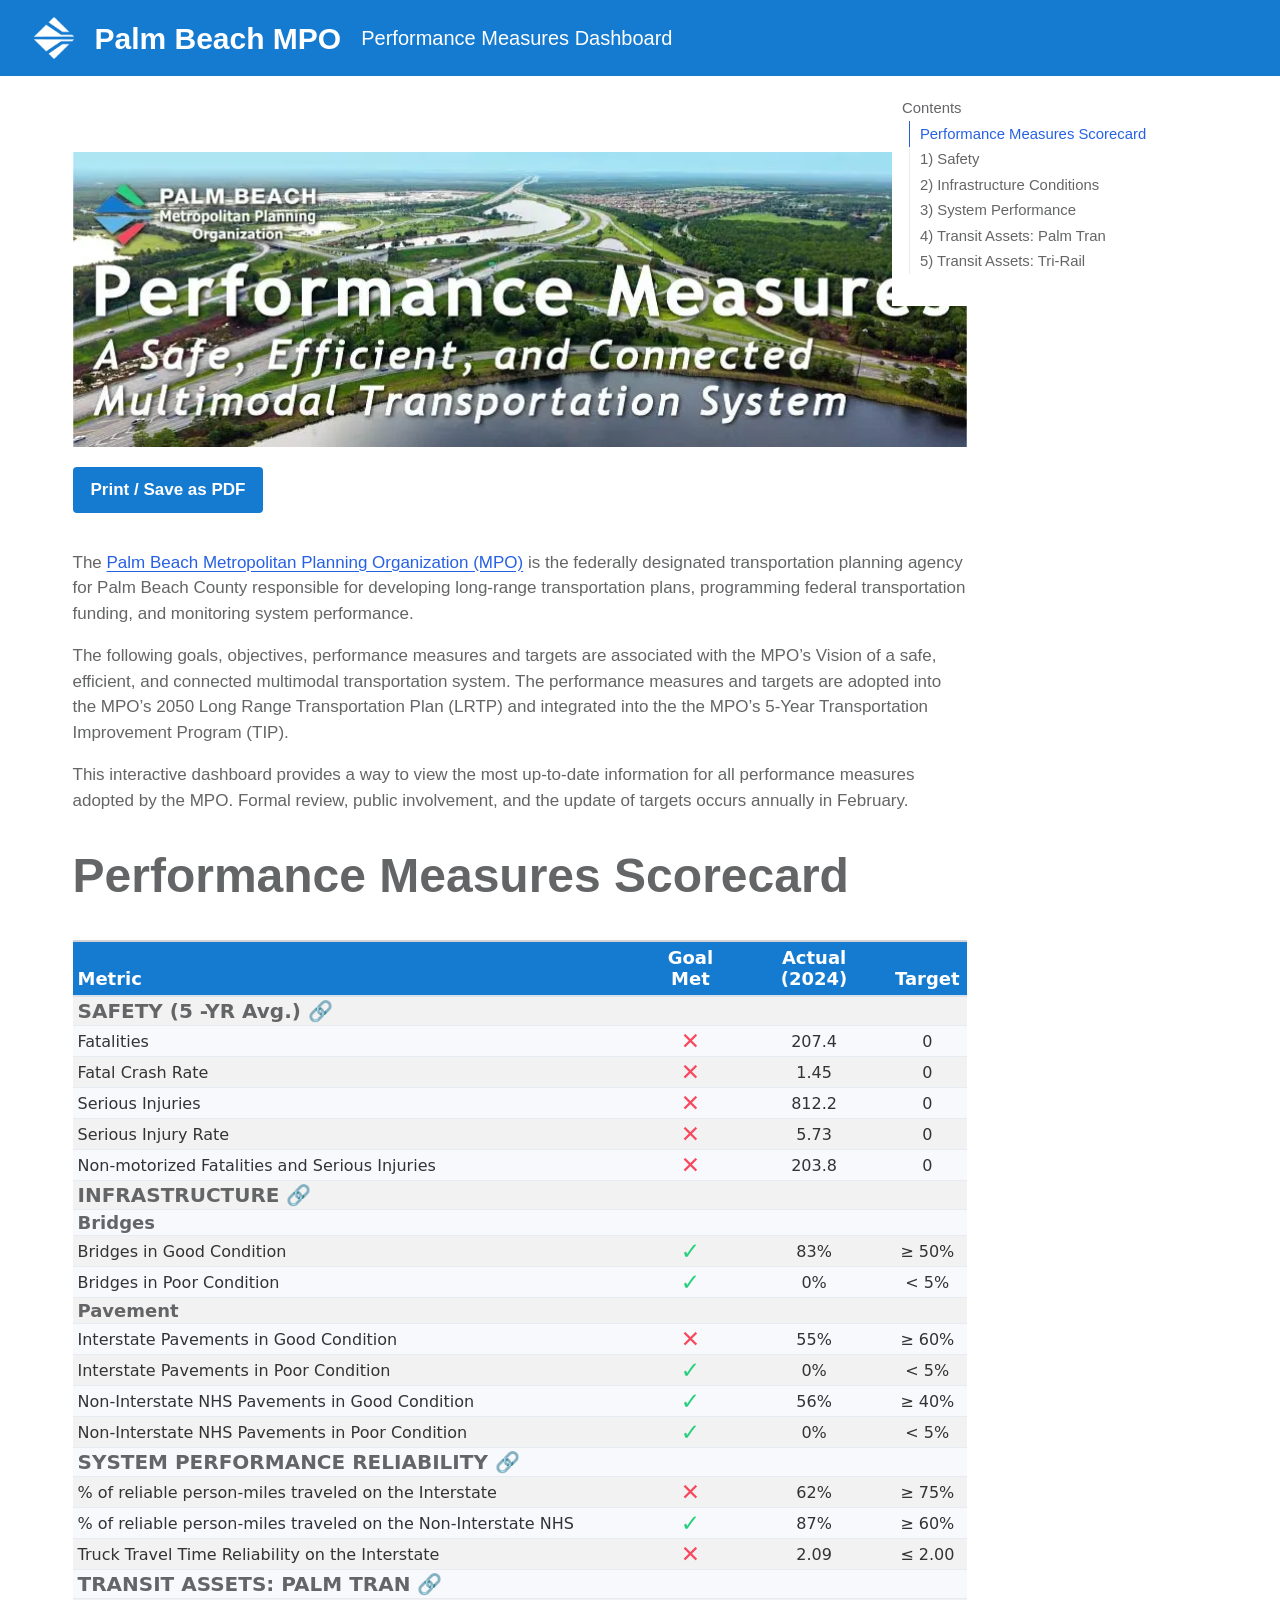
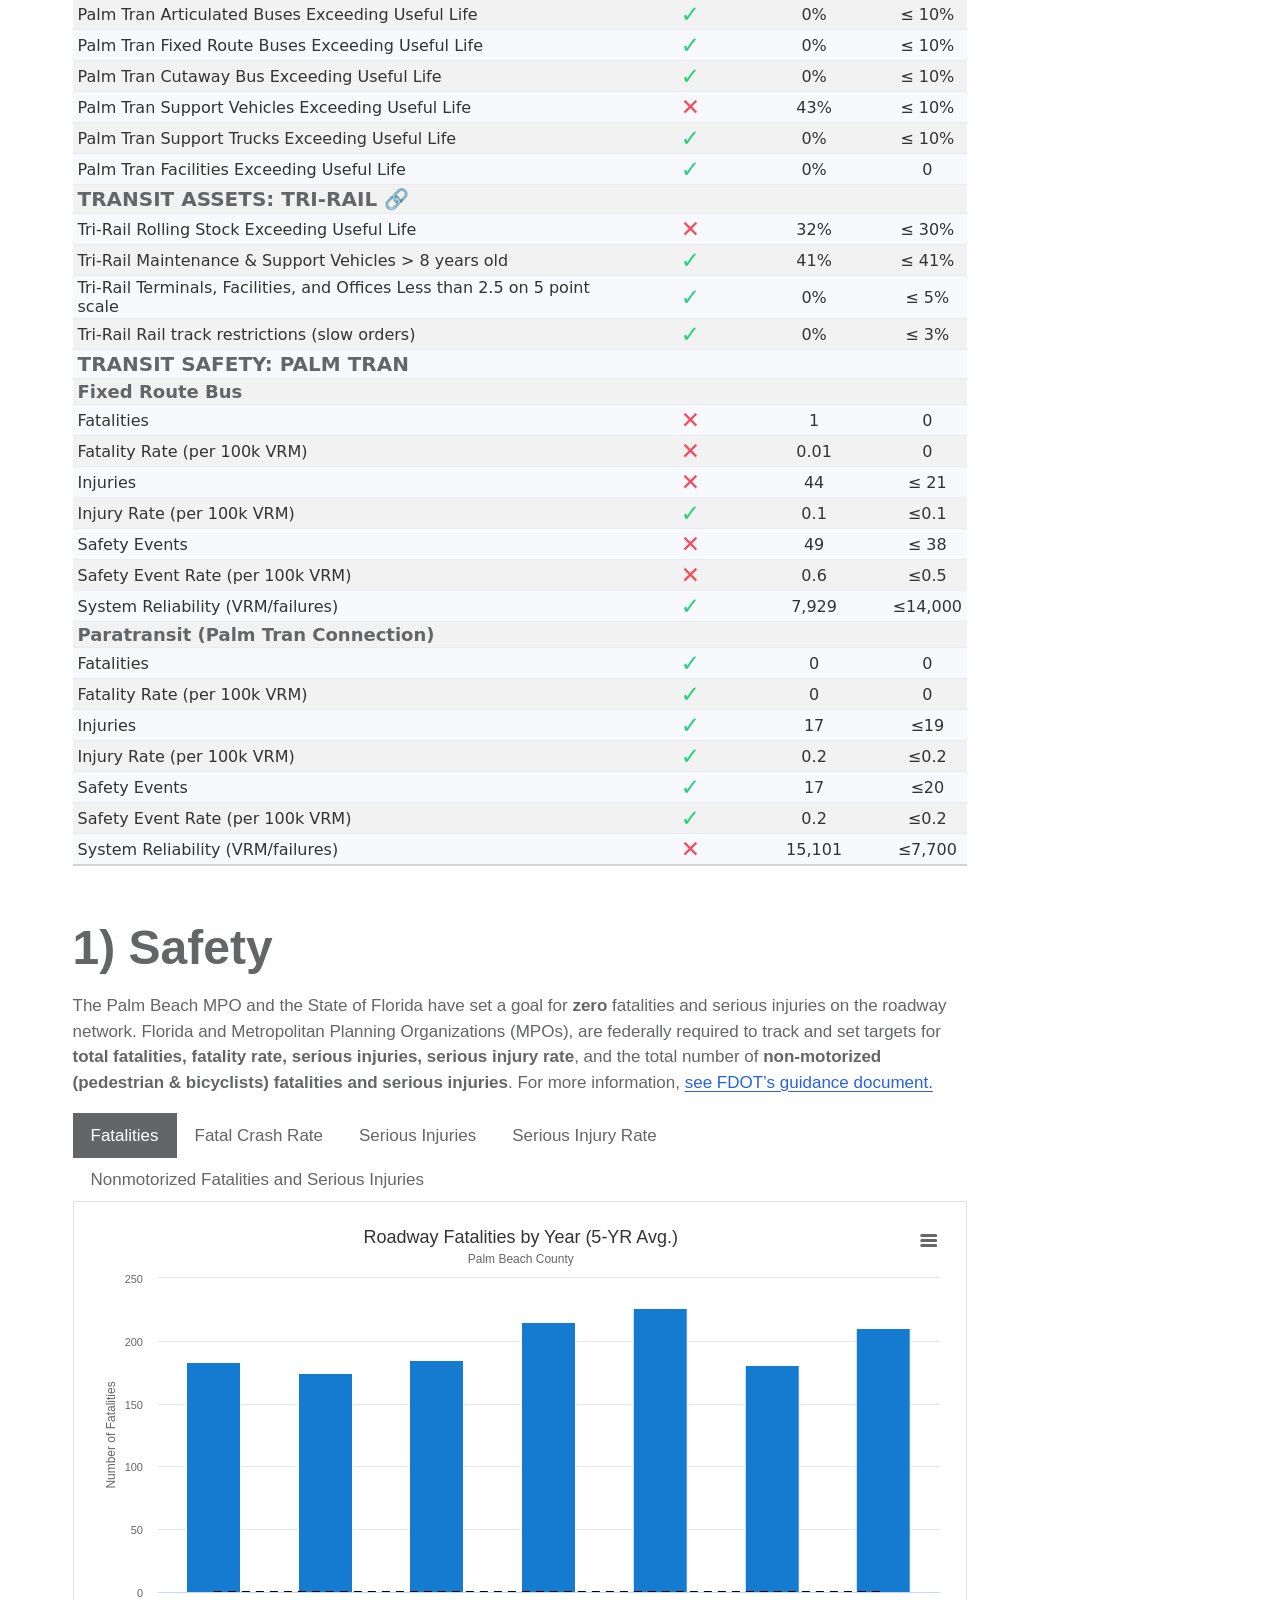
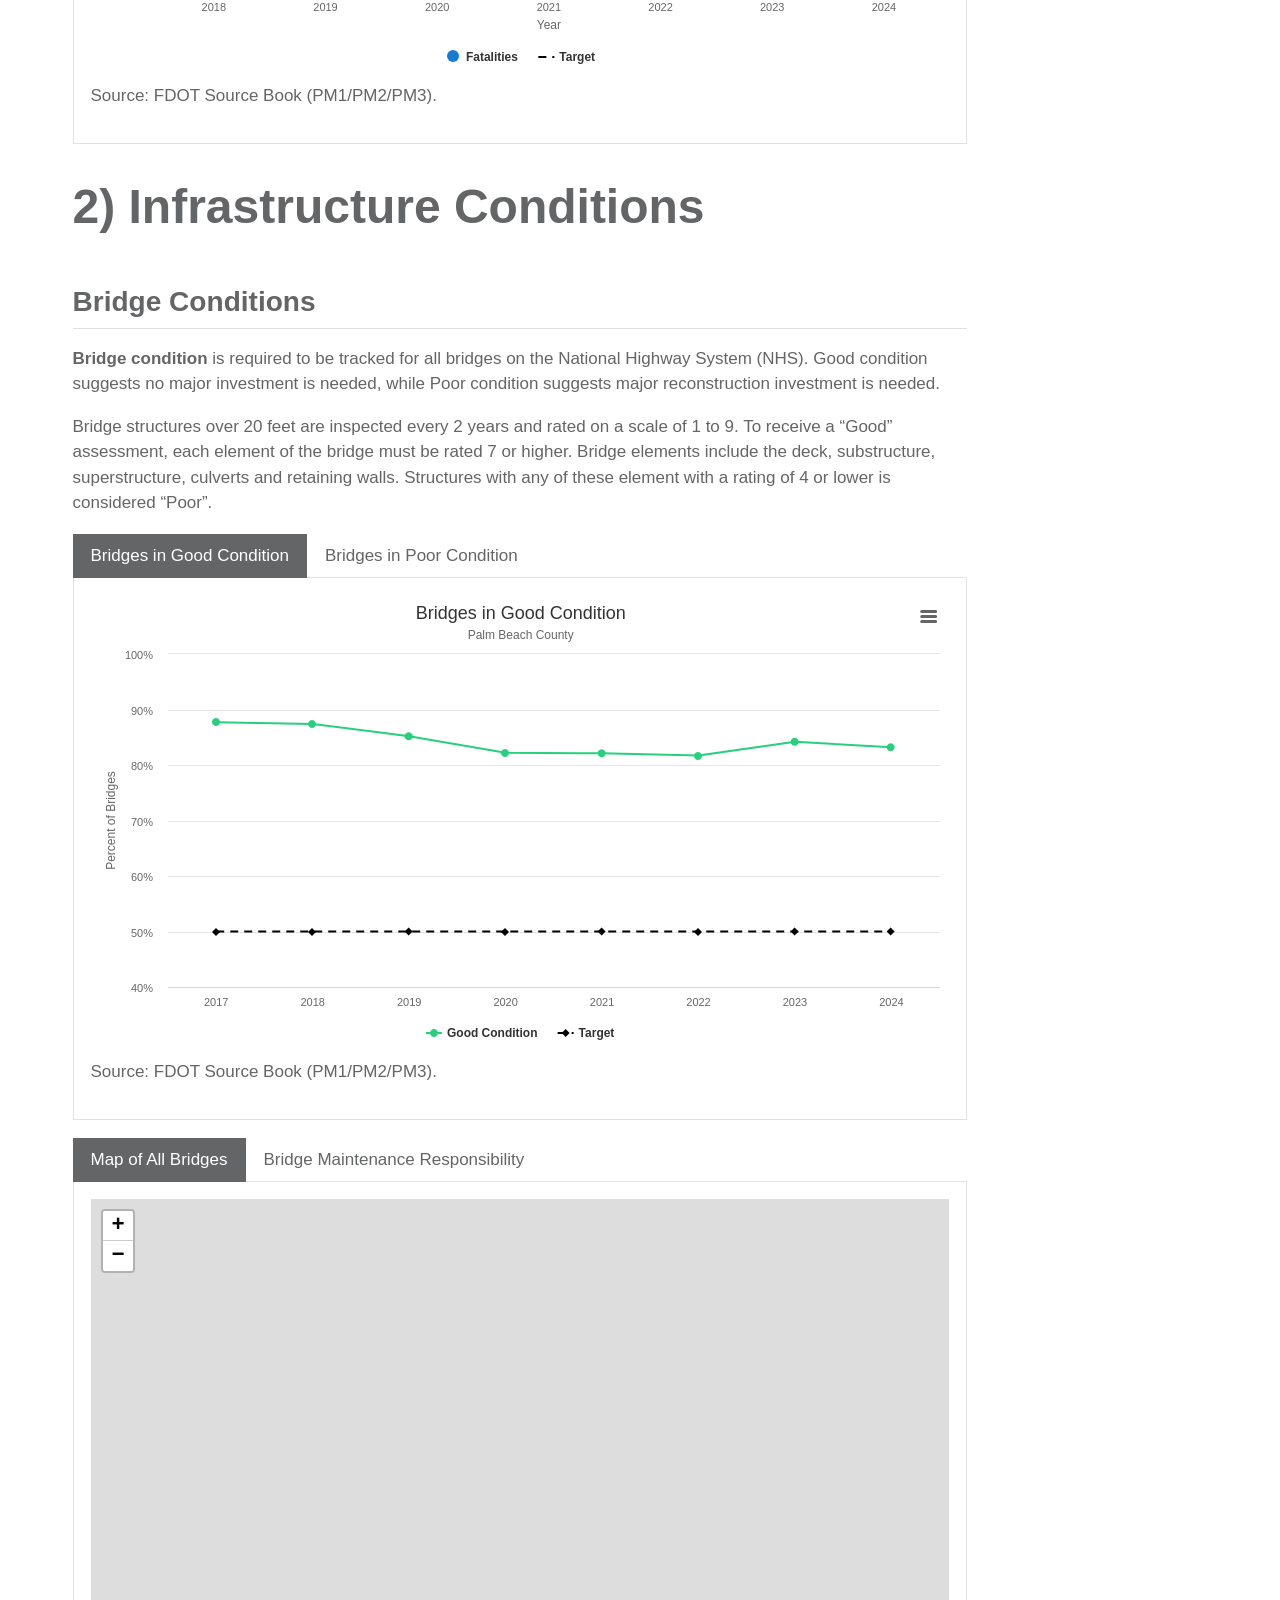
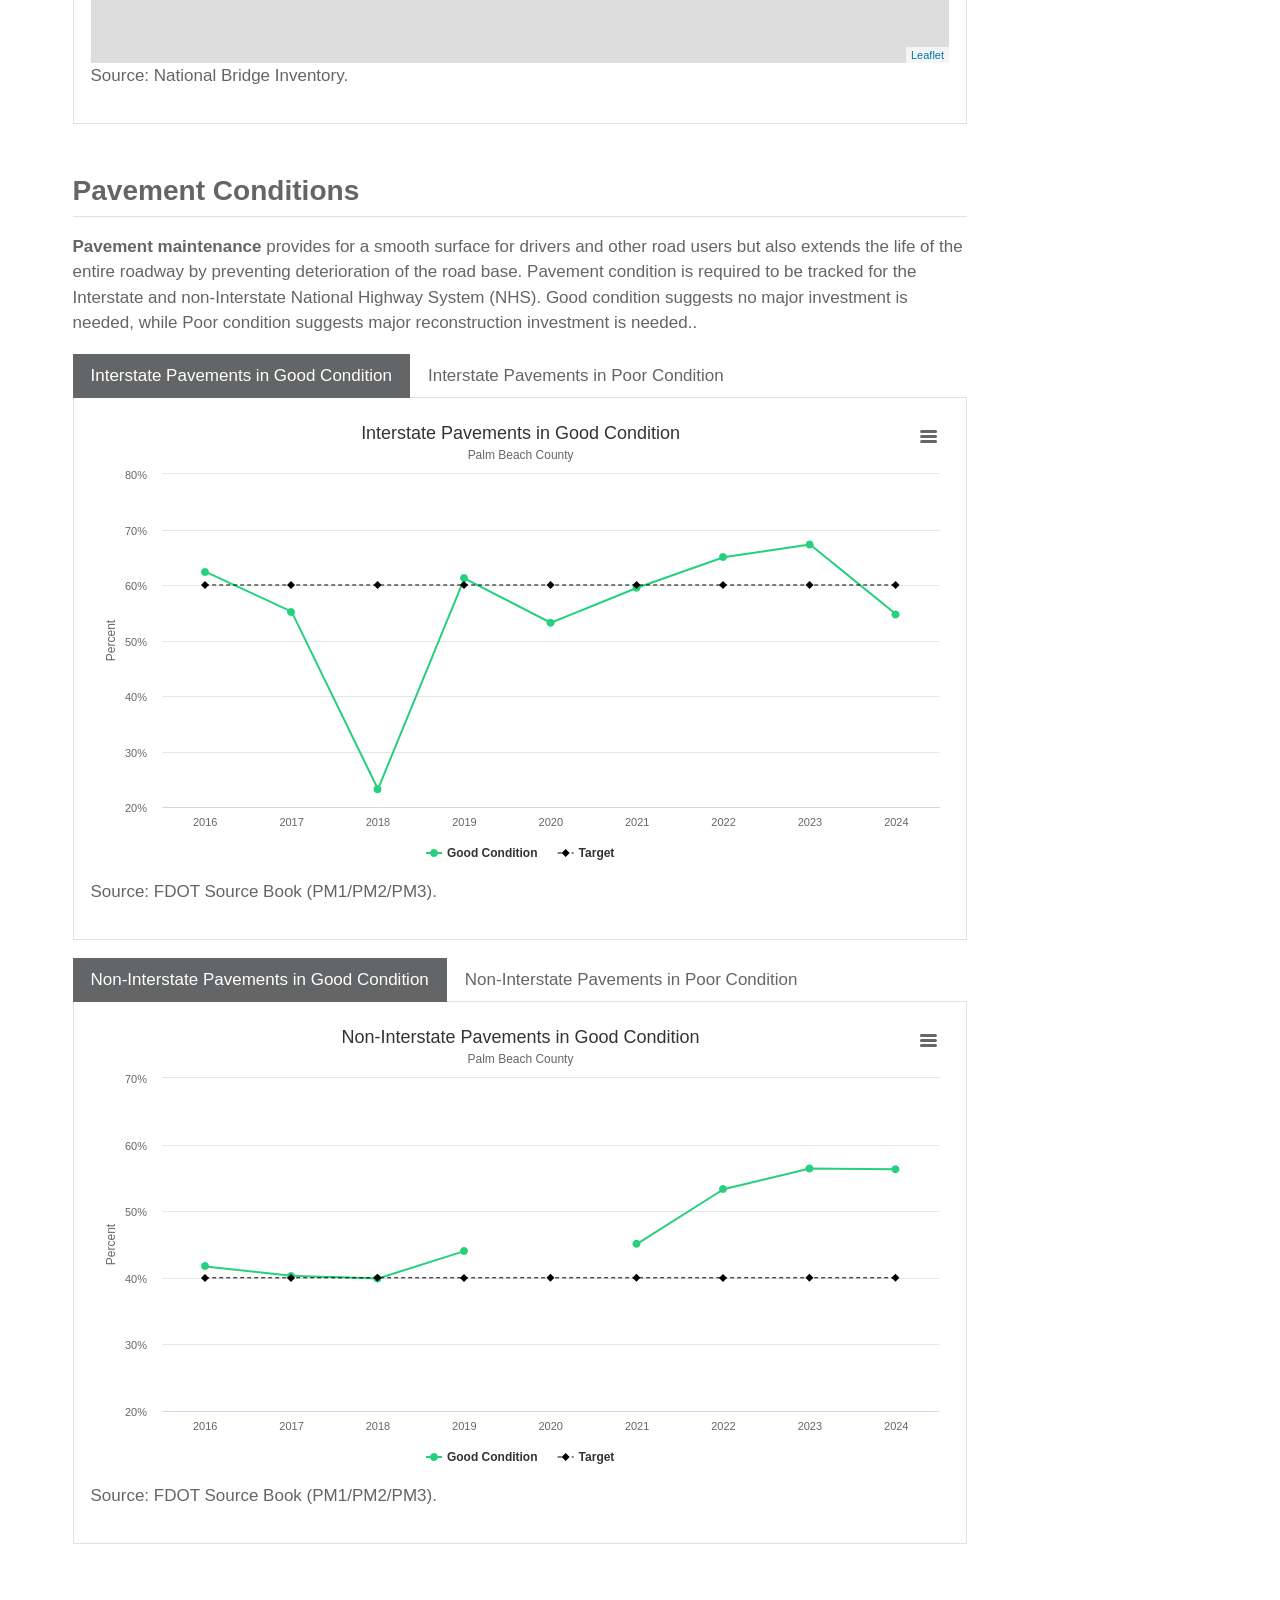
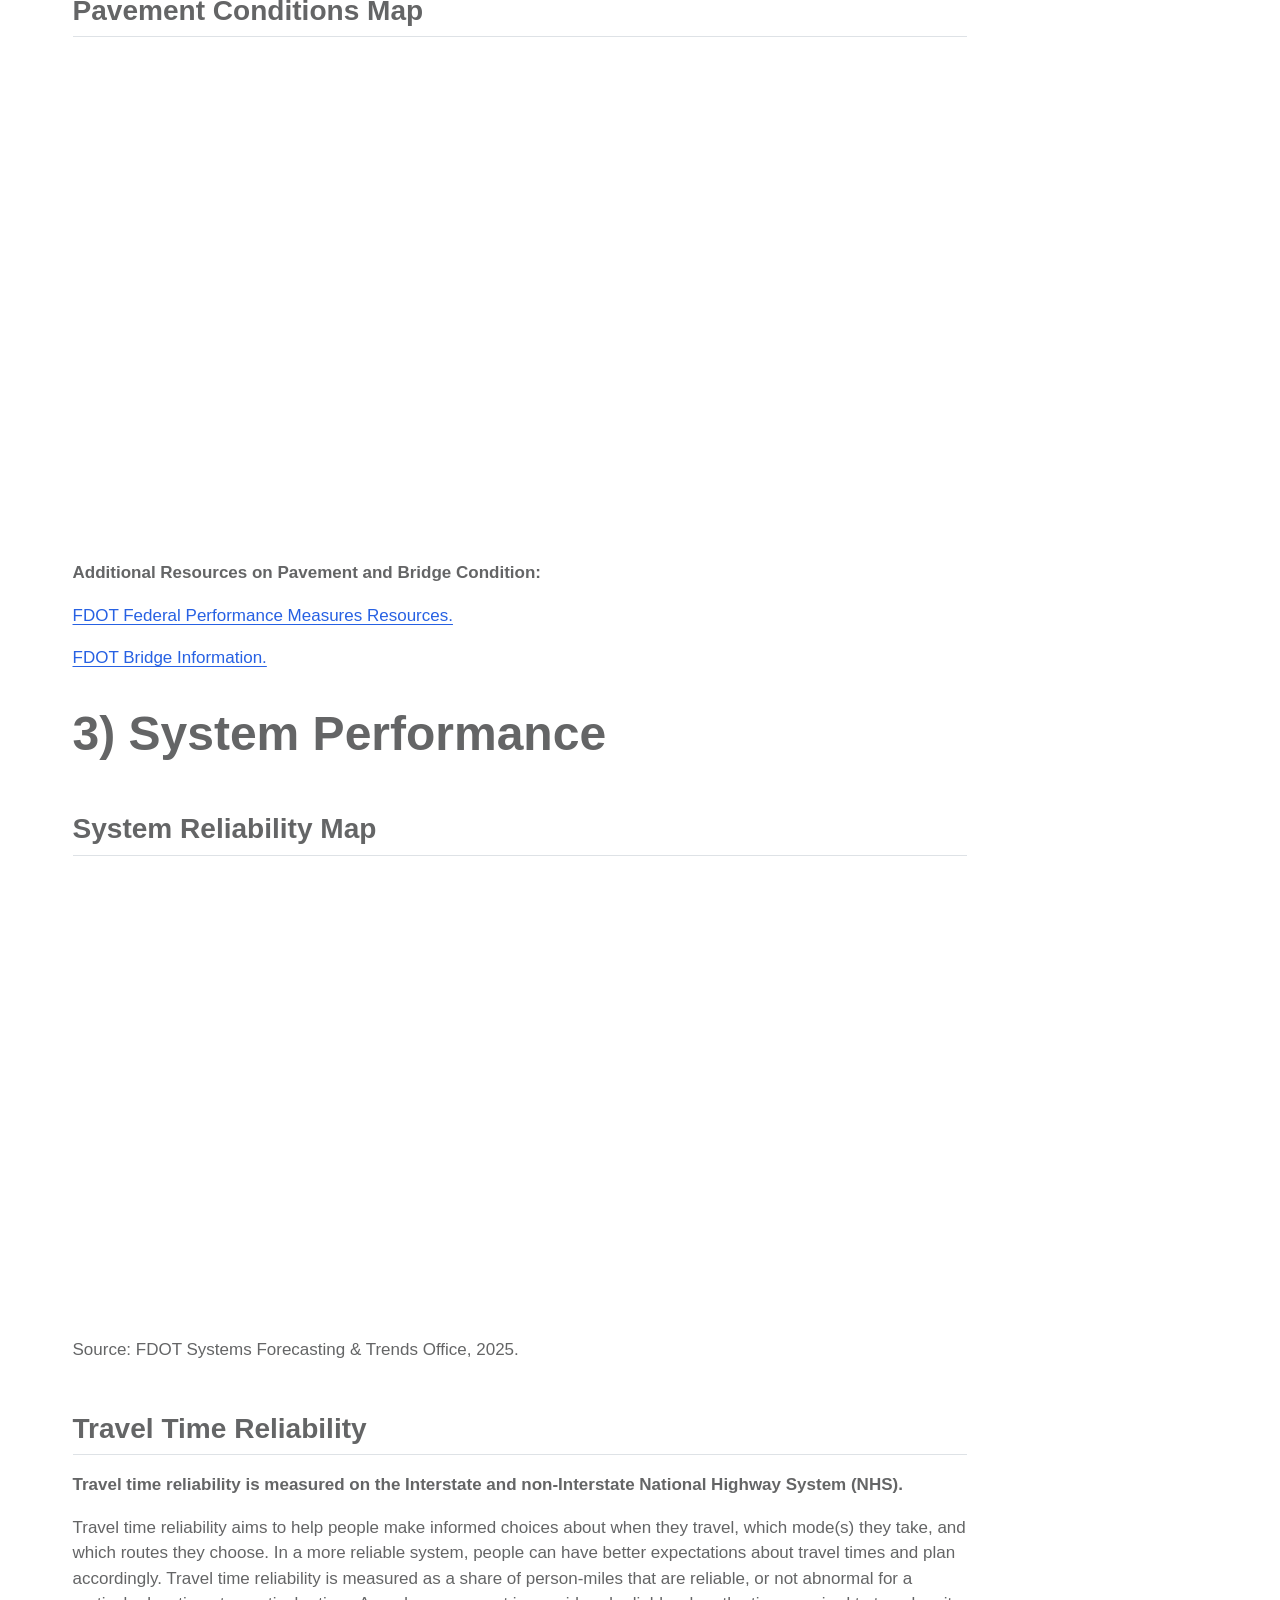
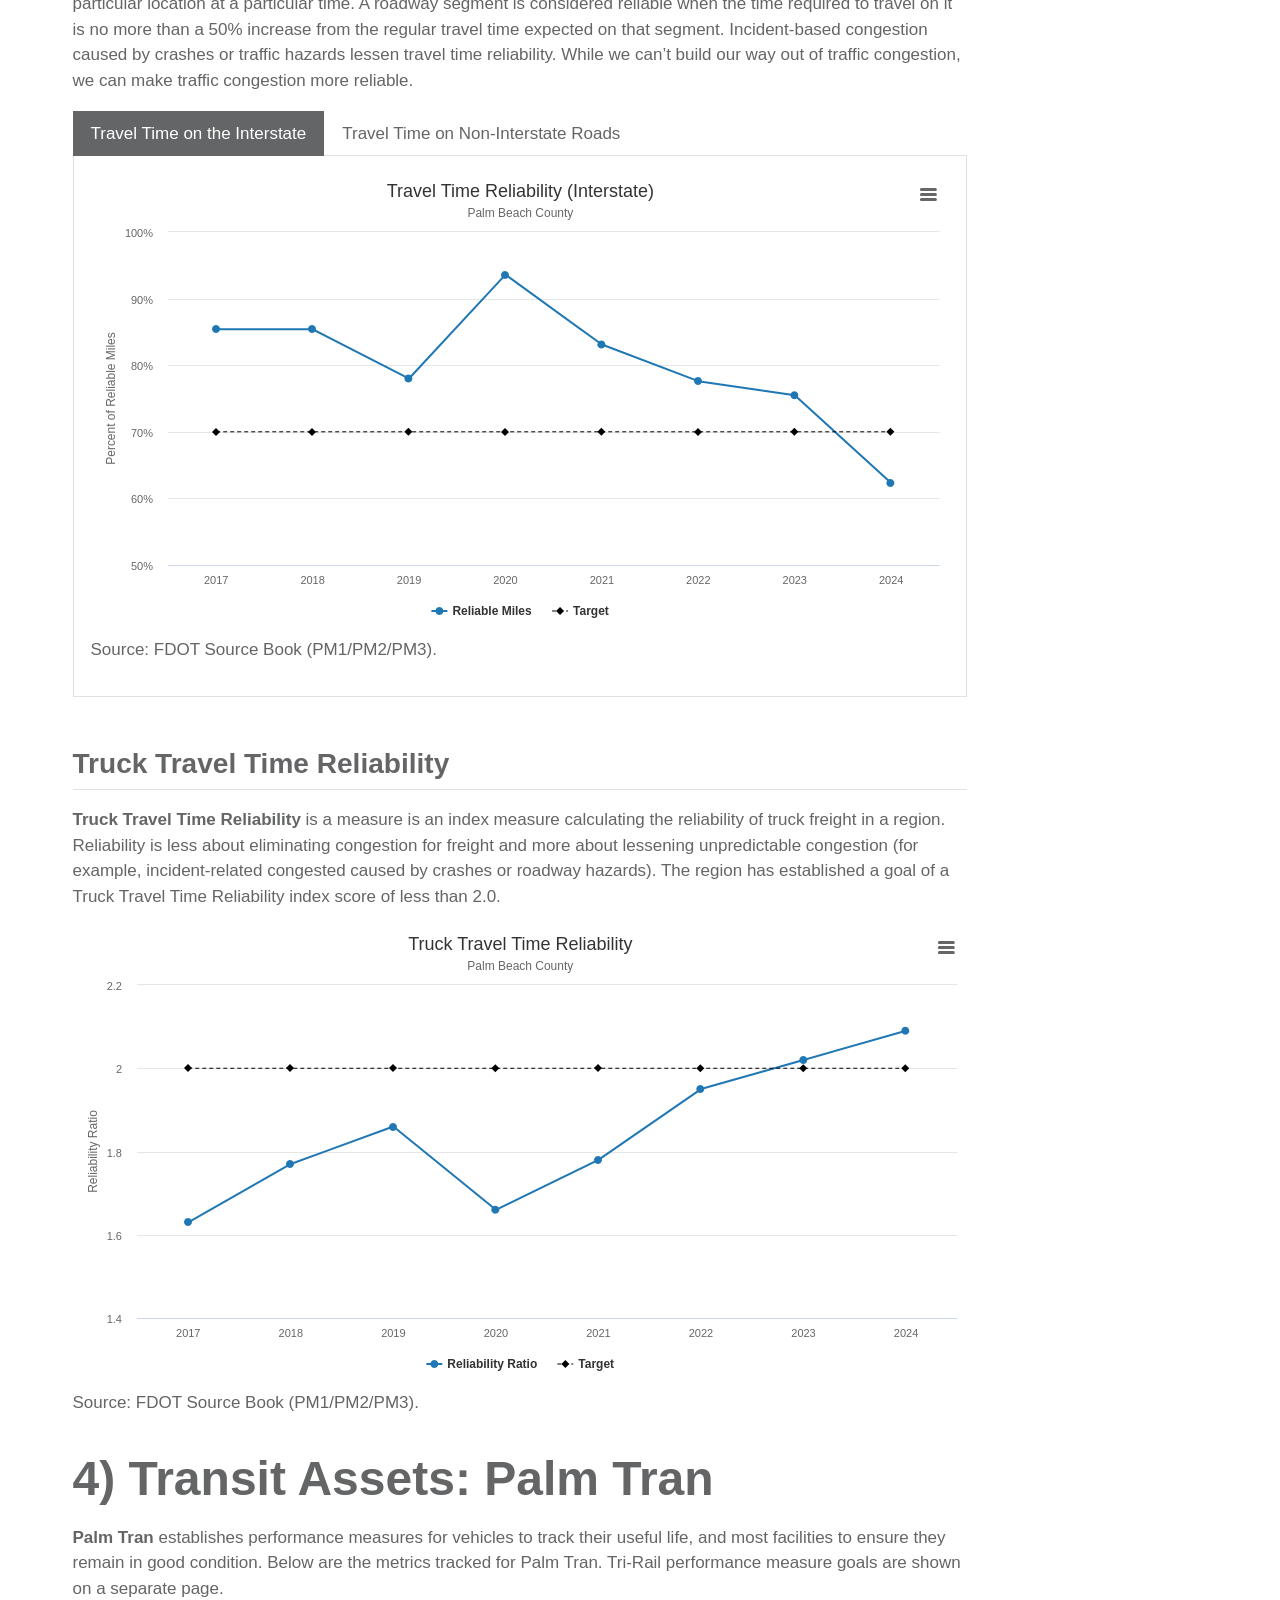
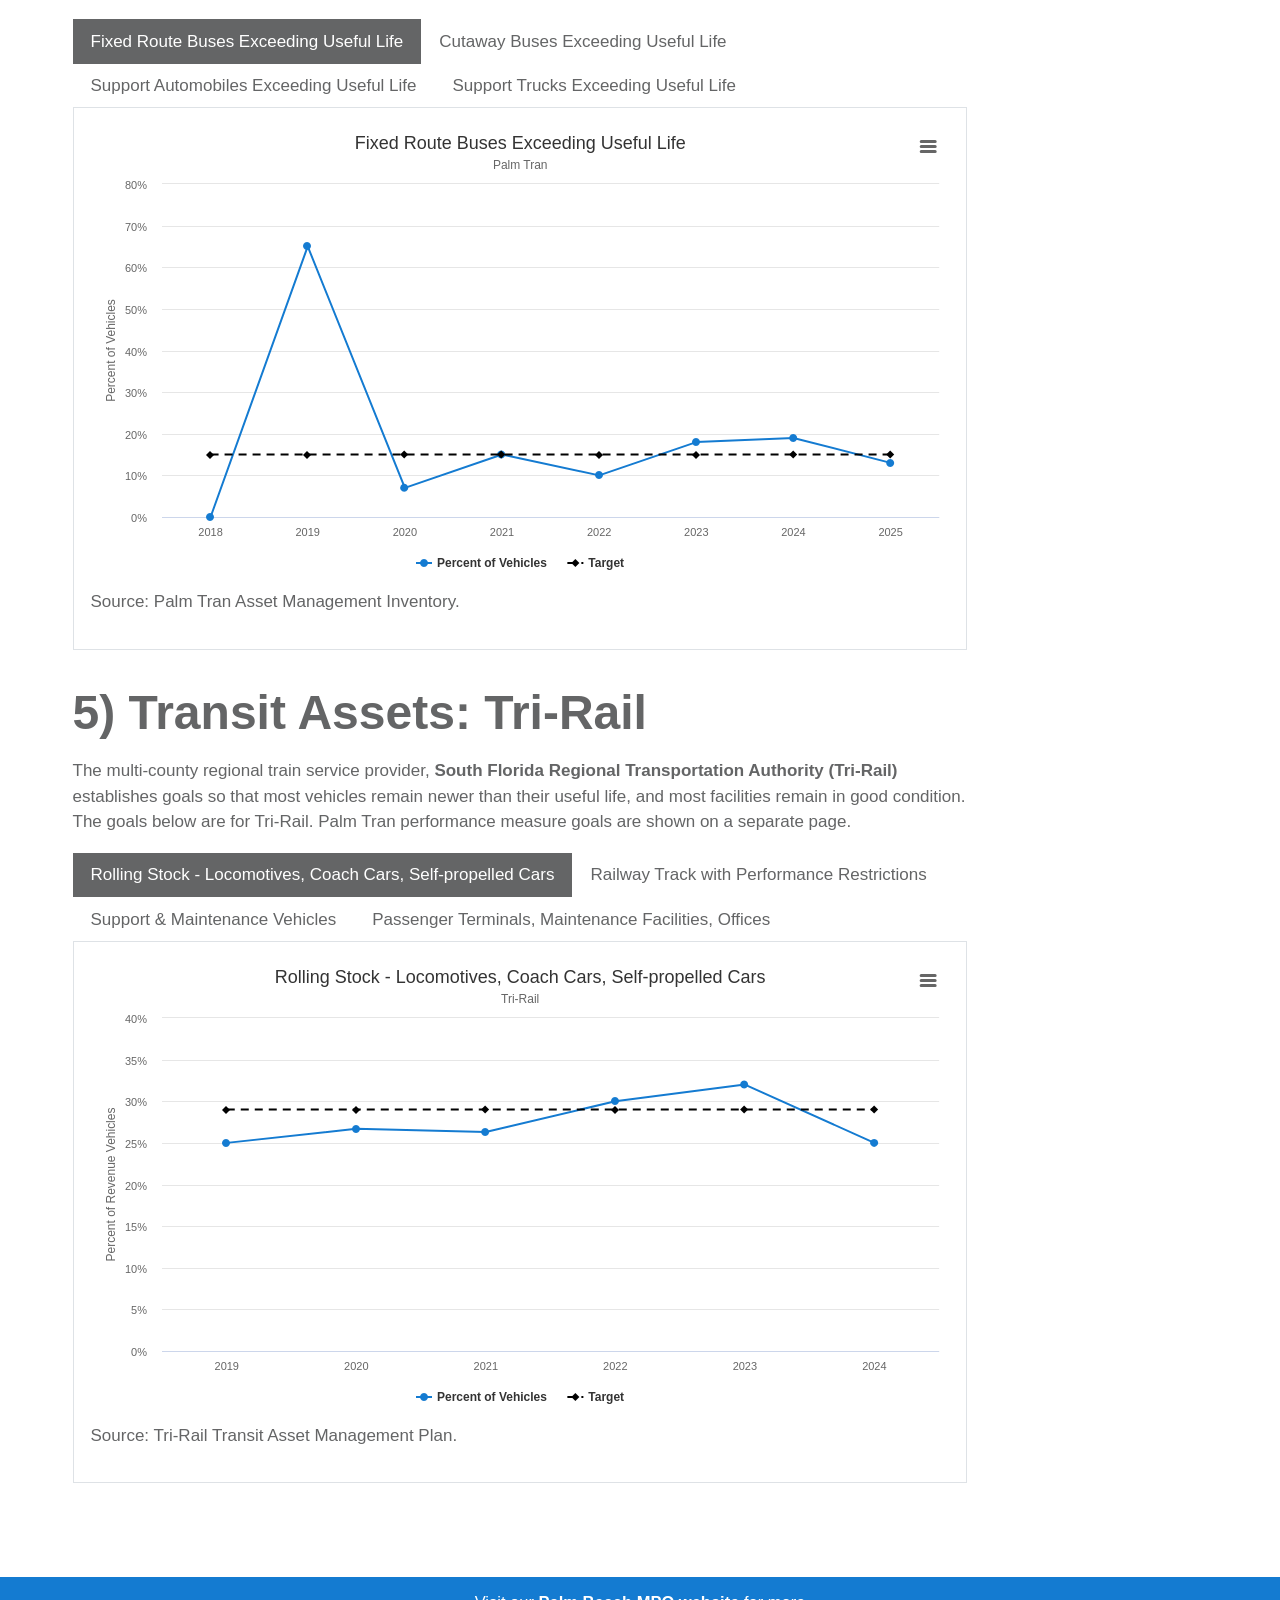
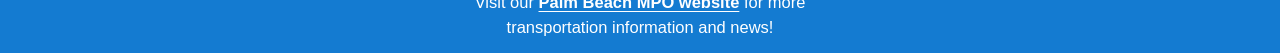
==== commit 37ec34fe: "Multimodal team chnages" ====
--- a/docs/Custom PM Dash.html
+++ b/docs/Custom PM Dash.html
@@ -7,7 +7,7 @@
 <meta name="viewport" content="width=device-width, initial-scale=1.0, user-scalable=yes">
 
 
-<title>Palm Beach Metropolitan Planning Organization Federal Performance Measures – Palm Beach MPO Dashboard</title>
+<title>custom-pm-dash – Palm Beach MPO Dashboard</title>
 <style>
 code{white-space: pre-wrap;}
 span.smallcaps{font-variant: small-caps;}
@@ -39,7 +39,7 @@
 <link href="site_libs/quarto-html/quarto-syntax-highlighting-7b89279ff1a6dce999919e0e67d4d9ec.css" rel="stylesheet" id="quarto-text-highlighting-styles">
 <script src="site_libs/bootstrap/bootstrap.min.js"></script>
 <link href="site_libs/bootstrap/bootstrap-icons.css" rel="stylesheet">
-<link href="site_libs/bootstrap/bootstrap-e31584831b205ffbb2d98406f31c2a5b.min.css" rel="stylesheet" append-hash="true" id="quarto-bootstrap" data-mode="light">
+<link href="site_libs/bootstrap/bootstrap-fe9d729ded0be530e42e29365cbd22b6.min.css" rel="stylesheet" append-hash="true" id="quarto-bootstrap" data-mode="light">
 <script id="quarto-search-options" type="application/json">{
   "location": "sidebar",
   "copy-button": false,
@@ -187,9 +187,9 @@
     left: 0;
     width: 100%;
     height: 76px;
-    background-color: #62B5E5;
+    background-color: #147BD1;
     color: white;
-    z-index: 9999;
+    z-index: 10000;
     display: flex;
     align-items: center;
     gap: 20px;
@@ -224,8 +224,23 @@
     padding-top: 105px;
   }
 
+  /* KEEP TOC FIXED BELOW HEADER */
+
   #quarto-margin-sidebar {
-    padding-top: 90px;
+    padding-top: 0;
+  }
+
+  #TOC {
+    position: fixed !important;
+    top: 95px !important;
+    right: 28px;
+    width: 360px;
+    max-height: calc(100vh - 115px);
+    overflow-y: auto;
+    background-color: white;
+    padding: 0 10px 15px 10px;
+    box-sizing: border-box;
+    z-index: 100;
   }
 
   #TOC > .toc-title {
@@ -272,7 +287,7 @@
   /* PRINT BUTTON */
 
   .print-button {
-    background-color: #62B5E5;
+    background-color: #147BD1;
     color: white;
     border: none;
     padding: 10px 18px;
@@ -285,6 +300,50 @@
 
   .print-button:hover {
     background-color: #147BD1;
+  }
+
+  /* FULL-WIDTH QUARTO FOOTER */
+
+  .nav-footer {
+    min-height: 76px;
+    background-color: #147BD1 !important;
+    color: white !important;
+    display: flex;
+    align-items: center;
+    justify-content: center;
+    padding: 0 34px !important;
+    box-sizing: border-box;
+    font-family: Tahoma, sans-serif;
+    font-size: 20px;
+    font-weight: 500;
+    border-top: none !important;
+  }
+
+  .nav-footer-center {
+    text-align: center;
+    width: 100%;
+  }
+
+  .nav-footer a {
+    color: white !important;
+    font-weight: 700;
+    text-decoration: underline;
+  }
+
+  .nav-footer a:hover {
+    color: #D9EAF8 !important;
+  }
+
+  /* RETURN TO NORMAL QUARTO TOC ON SMALL SCREENS */
+
+  @media (max-width: 1100px) {
+    #TOC {
+      position: static !important;
+      width: auto;
+      max-height: none;
+      overflow-y: visible;
+      padding: 0;
+    }
   }
 
 </style>
@@ -304,9 +363,9 @@
     <h2 id="toc-title">Contents</h2>
    
   <ul>
-  <li><a href="#palm-beach-mpo-federal-performance-measures-scorecard" id="toc-palm-beach-mpo-federal-performance-measures-scorecard" class="nav-link active" data-scroll-target="#palm-beach-mpo-federal-performance-measures-scorecard">Palm Beach MPO Federal Performance Measures Scorecard</a></li>
+  <li><a href="#performance-measures-scorecard" id="toc-performance-measures-scorecard" class="nav-link active" data-scroll-target="#performance-measures-scorecard">Performance Measures Scorecard</a></li>
   <li><a href="#safety" id="toc-safety" class="nav-link" data-scroll-target="#safety">1) Safety</a></li>
-  <li><a href="#infrastructure-conditions" id="toc-infrastructure-conditions" class="nav-link" data-scroll-target="#infrastructure-conditions">2) Infrastructure Conditions</a>
+  <li><a href="#infrastructure" id="toc-infrastructure" class="nav-link" data-scroll-target="#infrastructure">2) Infrastructure Conditions</a>
   <ul class="collapse">
   <li><a href="#bridge-conditions" id="toc-bridge-conditions" class="nav-link" data-scroll-target="#bridge-conditions">Bridge Conditions</a></li>
   <li><a href="#pavement-conditions" id="toc-pavement-conditions" class="nav-link" data-scroll-target="#pavement-conditions">Pavement Conditions</a></li>
@@ -318,69 +377,50 @@
   <li><a href="#travel-time-reliability" id="toc-travel-time-reliability" class="nav-link" data-scroll-target="#travel-time-reliability">Travel Time Reliability</a></li>
   <li><a href="#truck-travel-time-reliability" id="toc-truck-travel-time-reliability" class="nav-link" data-scroll-target="#truck-travel-time-reliability">Truck Travel Time Reliability</a></li>
   </ul></li>
-  <li><a href="#transit-assets-palm-tran" id="toc-transit-assets-palm-tran" class="nav-link" data-scroll-target="#transit-assets-palm-tran">4) Transit Assets: Palm Tran</a></li>
-  <li><a href="#transit-assets-tri-rail" id="toc-transit-assets-tri-rail" class="nav-link" data-scroll-target="#transit-assets-tri-rail">5) Transit Assets: Tri-Rail</a></li>
-  <li><a href="#transit-safety-palm-tran" id="toc-transit-safety-palm-tran" class="nav-link" data-scroll-target="#transit-safety-palm-tran">6) Transit Safety: Palm Tran</a>
-  <ul class="collapse">
-  <li><a href="#palm-tran-safety-scorecard" id="toc-palm-tran-safety-scorecard" class="nav-link" data-scroll-target="#palm-tran-safety-scorecard">Palm Tran Safety Scorecard</a></li>
-  </ul></li>
+  <li><a href="#palm-tran-assets" id="toc-palm-tran-assets" class="nav-link" data-scroll-target="#palm-tran-assets">4) Transit Assets: Palm Tran</a></li>
+  <li><a href="#tri-rail-assets" id="toc-tri-rail-assets" class="nav-link" data-scroll-target="#tri-rail-assets">5) Transit Assets: Tri-Rail</a></li>
   </ul>
 </nav>
     </div>
 <!-- main -->
-<main class="content column-page-left" id="quarto-document-content">
+<main class="content column-page-left" id="quarto-document-content"><header id="title-block-header" class="quarto-title-block"></header>
 <div class="dashboard-header">
   <img src="images/logo.png" class="header-logo" alt="Palm Beach MPO logo">
   <span class="header-main">Palm Beach MPO</span>
-  <span class="header-sub">Performance Measures 2025</span>
+  <span class="header-sub">Performance Measures Dashboard</span>
   <div id="quarto-search"></div>
 </div>
 
-<header id="title-block-header" class="quarto-title-block default">
-<div class="quarto-title">
-<h1 class="title">Palm Beach Metropolitan Planning Organization Federal Performance Measures</h1>
-</div>
-
-
-
-<div class="quarto-title-meta column-page-left">
-
-    
-  
-    
-  </div>
-  
-
-
-</header>
+
 
 
 <div class="text-left">
 <p><img src="images/Performance_measures_header_main.webp" class="img-fluid" style="width:100.0%"> <button onclick="window.print()" class="print-button"> Print / Save as PDF </button></p>
+<p>The <a href="https://palmbeachmpo.org/">Palm Beach Metropolitan Planning Organization (MPO)</a> is the federally designated transportation planning agency for Palm Beach County responsible for developing long-range transportation plans, programming federal transportation funding, and monitoring system performance.</p>
 <p>The following goals, objectives, performance measures and targets are associated with the MPO’s Vision of a safe, efficient, and connected multimodal transportation system. The performance measures and targets are adopted into the MPO’s 2050 Long Range Transportation Plan (LRTP) and integrated into the the MPO’s 5-Year Transportation Improvement Program (TIP).</p>
 <p>This interactive dashboard provides a way to view the most up-to-date information for all performance measures adopted by the MPO. Formal review, public involvement, and the update of targets occurs annually in February.</p>
 </div>
-<section id="palm-beach-mpo-federal-performance-measures-scorecard" class="level1">
-<h1>Palm Beach MPO Federal Performance Measures Scorecard</h1>
-<div class="cell">
-<div class="cell-output-display">
-<div id="iescyrptsv" style="padding-left:0px;padding-right:0px;padding-top:10px;padding-bottom:10px;overflow-x:auto;overflow-y:auto;width:auto;height:auto;">
-<style>#iescyrptsv table {
+<section id="performance-measures-scorecard" class="level1">
+<h1>Performance Measures Scorecard</h1>
+<div class="cell">
+<div class="cell-output-display">
+<div id="zyrhcrfvfq" style="padding-left:0px;padding-right:0px;padding-top:10px;padding-bottom:10px;overflow-x:auto;overflow-y:auto;width:auto;height:auto;">
+<style>#zyrhcrfvfq table {
   font-family: system-ui, 'Segoe UI', Roboto, Helvetica, Arial, sans-serif, 'Apple Color Emoji', 'Segoe UI Emoji', 'Segoe UI Symbol', 'Noto Color Emoji';
   -webkit-font-smoothing: antialiased;
   -moz-osx-font-smoothing: grayscale;
 }
 
-#iescyrptsv thead, #iescyrptsv tbody, #iescyrptsv tfoot, #iescyrptsv tr, #iescyrptsv td, #iescyrptsv th {
+#zyrhcrfvfq thead, #zyrhcrfvfq tbody, #zyrhcrfvfq tfoot, #zyrhcrfvfq tr, #zyrhcrfvfq td, #zyrhcrfvfq th {
   border-style: none;
 }
 
-#iescyrptsv p {
+#zyrhcrfvfq p {
   margin: 0;
   padding: 0;
 }
 
-#iescyrptsv .gt_table {
+#zyrhcrfvfq .gt_table {
   display: table;
   border-collapse: collapse;
   line-height: normal;
@@ -406,12 +446,12 @@
   border-left-color: #D3D3D3;
 }
 
-#iescyrptsv .gt_caption {
+#zyrhcrfvfq .gt_caption {
   padding-top: 4px;
   padding-bottom: 4px;
 }
 
-#iescyrptsv .gt_title {
+#zyrhcrfvfq .gt_title {
   color: #333333;
   font-size: 125%;
   font-weight: initial;
@@ -423,7 +463,7 @@
   border-bottom-width: 0;
 }
 
-#iescyrptsv .gt_subtitle {
+#zyrhcrfvfq .gt_subtitle {
   color: #333333;
   font-size: 85%;
   font-weight: initial;
@@ -435,7 +475,7 @@
   border-top-width: 0;
 }
 
-#iescyrptsv .gt_heading {
+#zyrhcrfvfq .gt_heading {
   background-color: #FFFFFF;
   text-align: center;
   border-bottom-color: #FFFFFF;
@@ -447,13 +487,13 @@
   border-right-color: #D3D3D3;
 }
 
-#iescyrptsv .gt_bottom_border {
+#zyrhcrfvfq .gt_bottom_border {
   border-bottom-style: solid;
   border-bottom-width: 2px;
   border-bottom-color: #D3D3D3;
 }
 
-#iescyrptsv .gt_col_headings {
+#zyrhcrfvfq .gt_col_headings {
   border-top-style: solid;
   border-top-width: 2px;
   border-top-color: #D3D3D3;
@@ -468,7 +508,7 @@
   border-right-color: #D3D3D3;
 }
 
-#iescyrptsv .gt_col_heading {
+#zyrhcrfvfq .gt_col_heading {
   color: #333333;
   background-color: #FFFFFF;
   font-size: 100%;
@@ -488,7 +528,7 @@
   overflow-x: hidden;
 }
 
-#iescyrptsv .gt_column_spanner_outer {
+#zyrhcrfvfq .gt_column_spanner_outer {
   color: #333333;
   background-color: #FFFFFF;
   font-size: 100%;
@@ -500,15 +540,15 @@
   padding-right: 4px;
 }
 
-#iescyrptsv .gt_column_spanner_outer:first-child {
+#zyrhcrfvfq .gt_column_spanner_outer:first-child {
   padding-left: 0;
 }
 
-#iescyrptsv .gt_column_spanner_outer:last-child {
+#zyrhcrfvfq .gt_column_spanner_outer:last-child {
   padding-right: 0;
 }
 
-#iescyrptsv .gt_column_spanner {
+#zyrhcrfvfq .gt_column_spanner {
   border-bottom-style: solid;
   border-bottom-width: 2px;
   border-bottom-color: #D9E2EC;
@@ -520,11 +560,11 @@
   width: 100%;
 }
 
-#iescyrptsv .gt_spanner_row {
+#zyrhcrfvfq .gt_spanner_row {
   border-bottom-style: hidden;
 }
 
-#iescyrptsv .gt_group_heading {
+#zyrhcrfvfq .gt_group_heading {
   padding-top: 8px;
   padding-bottom: 8px;
   padding-left: 5px;
@@ -550,7 +590,7 @@
   text-align: left;
 }
 
-#iescyrptsv .gt_empty_group_heading {
+#zyrhcrfvfq .gt_empty_group_heading {
   padding: 0.5px;
   color: #333333;
   background-color: #FFFFFF;
@@ -565,15 +605,15 @@
   vertical-align: middle;
 }
 
-#iescyrptsv .gt_from_md > :first-child {
+#zyrhcrfvfq .gt_from_md > :first-child {
   margin-top: 0;
 }
 
-#iescyrptsv .gt_from_md > :last-child {
+#zyrhcrfvfq .gt_from_md > :last-child {
   margin-bottom: 0;
 }
 
-#iescyrptsv .gt_row {
+#zyrhcrfvfq .gt_row {
   padding-top: 2px;
   padding-bottom: 2px;
   padding-left: 5px;
@@ -592,7 +632,7 @@
   overflow-x: hidden;
 }
 
-#iescyrptsv .gt_stub {
+#zyrhcrfvfq .gt_stub {
   color: #333333;
   background-color: #FFFFFF;
   font-size: 100%;
@@ -605,7 +645,7 @@
   padding-right: 5px;
 }
 
-#iescyrptsv .gt_stub_row_group {
+#zyrhcrfvfq .gt_stub_row_group {
   color: #333333;
   background-color: #FFFFFF;
   font-size: 100%;
@@ -619,15 +659,15 @@
   vertical-align: top;
 }
 
-#iescyrptsv .gt_row_group_first td {
+#zyrhcrfvfq .gt_row_group_first td {
   border-top-width: 2px;
 }
 
-#iescyrptsv .gt_row_group_first th {
+#zyrhcrfvfq .gt_row_group_first th {
   border-top-width: 2px;
 }
 
-#iescyrptsv .gt_summary_row {
+#zyrhcrfvfq .gt_summary_row {
   color: #333333;
   background-color: #FFFFFF;
   text-transform: inherit;
@@ -637,16 +677,16 @@
   padding-right: 5px;
 }
 
-#iescyrptsv .gt_first_summary_row {
+#zyrhcrfvfq .gt_first_summary_row {
   border-top-style: solid;
   border-top-color: #D3D3D3;
 }
 
-#iescyrptsv .gt_first_summary_row.thick {
+#zyrhcrfvfq .gt_first_summary_row.thick {
   border-top-width: 2px;
 }
 
-#iescyrptsv .gt_last_summary_row {
+#zyrhcrfvfq .gt_last_summary_row {
   padding-top: 8px;
   padding-bottom: 8px;
   padding-left: 5px;
@@ -656,7 +696,7 @@
   border-bottom-color: #D3D3D3;
 }
 
-#iescyrptsv .gt_grand_summary_row {
+#zyrhcrfvfq .gt_grand_summary_row {
   color: #333333;
   background-color: #FFFFFF;
   text-transform: inherit;
@@ -666,7 +706,7 @@
   padding-right: 5px;
 }
 
-#iescyrptsv .gt_first_grand_summary_row {
+#zyrhcrfvfq .gt_first_grand_summary_row {
   padding-top: 8px;
   padding-bottom: 8px;
   padding-left: 5px;
@@ -676,7 +716,7 @@
   border-top-color: #D3D3D3;
 }
 
-#iescyrptsv .gt_last_grand_summary_row_top {
+#zyrhcrfvfq .gt_last_grand_summary_row_top {
   padding-top: 8px;
   padding-bottom: 8px;
   padding-left: 5px;
@@ -686,11 +726,11 @@
   border-bottom-color: #D3D3D3;
 }
 
-#iescyrptsv .gt_striped {
+#zyrhcrfvfq .gt_striped {
   background-color: #F7F9FC;
 }
 
-#iescyrptsv .gt_table_body {
+#zyrhcrfvfq .gt_table_body {
   border-top-style: solid;
   border-top-width: 2px;
   border-top-color: #D3D3D3;
@@ -699,7 +739,7 @@
   border-bottom-color: #D3D3D3;
 }
 
-#iescyrptsv .gt_footnotes {
+#zyrhcrfvfq .gt_footnotes {
   color: #333333;
   background-color: #FFFFFF;
   border-bottom-style: none;
@@ -713,7 +753,7 @@
   border-right-color: #D3D3D3;
 }
 
-#iescyrptsv .gt_footnote {
+#zyrhcrfvfq .gt_footnote {
   margin: 0px;
   font-size: 90%;
   padding-top: 4px;
@@ -722,7 +762,7 @@
   padding-right: 5px;
 }
 
-#iescyrptsv .gt_sourcenotes {
+#zyrhcrfvfq .gt_sourcenotes {
   color: #333333;
   background-color: #FFFFFF;
   border-bottom-style: none;
@@ -736,7 +776,7 @@
   border-right-color: #D3D3D3;
 }
 
-#iescyrptsv .gt_sourcenote {
+#zyrhcrfvfq .gt_sourcenote {
   font-size: 90%;
   padding-top: 4px;
   padding-bottom: 4px;
@@ -744,72 +784,72 @@
   padding-right: 5px;
 }
 
-#iescyrptsv .gt_left {
+#zyrhcrfvfq .gt_left {
   text-align: left;
 }
 
-#iescyrptsv .gt_center {
+#zyrhcrfvfq .gt_center {
   text-align: center;
 }
 
-#iescyrptsv .gt_right {
+#zyrhcrfvfq .gt_right {
   text-align: right;
   font-variant-numeric: tabular-nums;
 }
 
-#iescyrptsv .gt_font_normal {
+#zyrhcrfvfq .gt_font_normal {
   font-weight: normal;
 }
 
-#iescyrptsv .gt_font_bold {
+#zyrhcrfvfq .gt_font_bold {
   font-weight: bold;
 }
 
-#iescyrptsv .gt_font_italic {
+#zyrhcrfvfq .gt_font_italic {
   font-style: italic;
 }
 
-#iescyrptsv .gt_super {
+#zyrhcrfvfq .gt_super {
   font-size: 65%;
 }
 
-#iescyrptsv .gt_footnote_marks {
+#zyrhcrfvfq .gt_footnote_marks {
   font-size: 75%;
   vertical-align: 0.4em;
   position: initial;
 }
 
-#iescyrptsv .gt_asterisk {
+#zyrhcrfvfq .gt_asterisk {
   font-size: 100%;
   vertical-align: 0;
 }
 
-#iescyrptsv .gt_indent_1 {
+#zyrhcrfvfq .gt_indent_1 {
   text-indent: 5px;
 }
 
-#iescyrptsv .gt_indent_2 {
+#zyrhcrfvfq .gt_indent_2 {
   text-indent: 10px;
 }
 
-#iescyrptsv .gt_indent_3 {
+#zyrhcrfvfq .gt_indent_3 {
   text-indent: 15px;
 }
 
-#iescyrptsv .gt_indent_4 {
+#zyrhcrfvfq .gt_indent_4 {
   text-indent: 20px;
 }
 
-#iescyrptsv .gt_indent_5 {
+#zyrhcrfvfq .gt_indent_5 {
   text-indent: 25px;
 }
 
-#iescyrptsv .katex-display {
+#zyrhcrfvfq .katex-display {
   display: inline-flex !important;
   margin-bottom: 0.75em !important;
 }
 
-#iescyrptsv div.Reactable > div.rt-table > div.rt-thead > div.rt-tr.rt-tr-group-header > div.rt-th-group:after {
+#zyrhcrfvfq div.Reactable > div.rt-table > div.rt-thead > div.rt-tr.rt-tr-group-header > div.rt-th-group:after {
   height: 0px !important;
 }
 </style>
@@ -817,57 +857,57 @@
 <table class="gt_table caption-top table table-sm table-striped small" data-quarto-bootstrap="false">
 <thead>
 <tr class="gt_col_headings header">
-<th id="Metric" class="gt_col_heading gt_columns_bottom_border gt_left" data-quarto-table-cell-role="th" style="background-color: #62B5E5; color: #FFFFFF; font-size: 18px; font-weight: bold" scope="col">Metric</th>
-<th id="Goal_Met_Display" class="gt_col_heading gt_columns_bottom_border gt_center" data-quarto-table-cell-role="th" style="background-color: #62B5E5; color: #FFFFFF; font-size: 18px; font-weight: bold" scope="col">Goal Met</th>
-<th id="Actual-(2024)" class="gt_col_heading gt_columns_bottom_border gt_center" data-quarto-table-cell-role="th" style="background-color: #62B5E5; color: #FFFFFF; font-size: 18px; font-weight: bold" scope="col">Actual (2024)</th>
-<th id="Target-(2025)" class="gt_col_heading gt_columns_bottom_border gt_center" data-quarto-table-cell-role="th" style="background-color: #62B5E5; color: #FFFFFF; font-size: 18px; font-weight: bold" scope="col">Target (2025)</th>
+<th id="Metric" class="gt_col_heading gt_columns_bottom_border gt_left" data-quarto-table-cell-role="th" style="background-color: #147BD1; color: #FFFFFF; font-size: 18px; font-weight: bold" scope="col">Metric</th>
+<th id="Goal_Met_Display" class="gt_col_heading gt_columns_bottom_border gt_center" data-quarto-table-cell-role="th" style="background-color: #147BD1; color: #FFFFFF; font-size: 18px; font-weight: bold" scope="col">Goal Met</th>
+<th id="Actual-(2024)" class="gt_col_heading gt_columns_bottom_border gt_center" data-quarto-table-cell-role="th" style="background-color: #147BD1; color: #FFFFFF; font-size: 18px; font-weight: bold" scope="col">Actual (2024)</th>
+<th id="Target" class="gt_col_heading gt_columns_bottom_border gt_center" data-quarto-table-cell-role="th" style="background-color: #147BD1; color: #FFFFFF; font-size: 18px; font-weight: bold" scope="col">Target</th>
 </tr>
 </thead>
 <tbody class="gt_table_body">
 <tr class="odd">
-<td class="gt_row gt_left" headers="Metric" style="color: #646566; font-size: 20px; font-weight: bold">SAFETY (5 -YR Avg.)</td>
+<td class="gt_row gt_left" headers="Metric" style="color: #646566; font-size: 20px; font-weight: bold"><a href="#safety" style="color:#646566; text-decoration:none; font-weight:bold;">SAFETY (5 -YR Avg.) 🔗</a></td>
 <td class="gt_row gt_center" headers="Goal_Met_Display"></td>
 <td class="gt_row gt_center" headers="Actual (2024)"><br>
 </td>
-<td class="gt_row gt_center" headers="Target (2025)"><br>
+<td class="gt_row gt_center" headers="Target"><br>
 </td>
 </tr>
 <tr class="even">
 <td class="gt_row gt_left gt_striped" headers="Metric">Fatalities</td>
 <td class="gt_row gt_center gt_striped" headers="Goal_Met_Display" style="color: #F8485E; font-size: 23px; font-weight: bold">✕</td>
 <td class="gt_row gt_center gt_striped" headers="Actual (2024)">207.4</td>
-<td class="gt_row gt_center gt_striped" headers="Target (2025)">0</td>
+<td class="gt_row gt_center gt_striped" headers="Target">0</td>
 </tr>
 <tr class="odd">
 <td class="gt_row gt_left" headers="Metric">Fatal Crash Rate</td>
 <td class="gt_row gt_center" headers="Goal_Met_Display" style="color: #F8485E; font-size: 23px; font-weight: bold">✕</td>
 <td class="gt_row gt_center" headers="Actual (2024)">1.45</td>
-<td class="gt_row gt_center" headers="Target (2025)">0</td>
+<td class="gt_row gt_center" headers="Target">0</td>
 </tr>
 <tr class="even">
 <td class="gt_row gt_left gt_striped" headers="Metric">Serious Injuries</td>
 <td class="gt_row gt_center gt_striped" headers="Goal_Met_Display" style="color: #F8485E; font-size: 23px; font-weight: bold">✕</td>
 <td class="gt_row gt_center gt_striped" headers="Actual (2024)">812.2</td>
-<td class="gt_row gt_center gt_striped" headers="Target (2025)">0</td>
+<td class="gt_row gt_center gt_striped" headers="Target">0</td>
 </tr>
 <tr class="odd">
 <td class="gt_row gt_left" headers="Metric">Serious Injury Rate</td>
 <td class="gt_row gt_center" headers="Goal_Met_Display" style="color: #F8485E; font-size: 23px; font-weight: bold">✕</td>
 <td class="gt_row gt_center" headers="Actual (2024)">5.73</td>
-<td class="gt_row gt_center" headers="Target (2025)">0</td>
+<td class="gt_row gt_center" headers="Target">0</td>
 </tr>
 <tr class="even">
 <td class="gt_row gt_left gt_striped" headers="Metric">Non-motorized Fatalities and Serious Injuries</td>
 <td class="gt_row gt_center gt_striped" headers="Goal_Met_Display" style="color: #F8485E; font-size: 23px; font-weight: bold">✕</td>
 <td class="gt_row gt_center gt_striped" headers="Actual (2024)">203.8</td>
-<td class="gt_row gt_center gt_striped" headers="Target (2025)">0</td>
-</tr>
-<tr class="odd">
-<td class="gt_row gt_left" headers="Metric" style="color: #646566; font-size: 20px; font-weight: bold">INFRASTRUCTURE</td>
+<td class="gt_row gt_center gt_striped" headers="Target">0</td>
+</tr>
+<tr class="odd">
+<td class="gt_row gt_left" headers="Metric" style="color: #646566; font-size: 20px; font-weight: bold"><a href="#infrastructure" style="color:#646566; text-decoration:none; font-weight:bold;">INFRASTRUCTURE 🔗</a></td>
 <td class="gt_row gt_center" headers="Goal_Met_Display"></td>
 <td class="gt_row gt_center" headers="Actual (2024)"><br>
 </td>
-<td class="gt_row gt_center" headers="Target (2025)"><br>
+<td class="gt_row gt_center" headers="Target"><br>
 </td>
 </tr>
 <tr class="even">
@@ -875,270 +915,262 @@
 <td class="gt_row gt_center gt_striped" headers="Goal_Met_Display"></td>
 <td class="gt_row gt_center gt_striped" headers="Actual (2024)"><br>
 </td>
-<td class="gt_row gt_center gt_striped" headers="Target (2025)"><br>
+<td class="gt_row gt_center gt_striped" headers="Target"><br>
 </td>
 </tr>
 <tr class="odd">
 <td class="gt_row gt_left" headers="Metric">Bridges in Good Condition</td>
 <td class="gt_row gt_center" headers="Goal_Met_Display" style="color: #26D07C; font-size: 23px; font-weight: bold">✓</td>
 <td class="gt_row gt_center" headers="Actual (2024)">83%</td>
-<td class="gt_row gt_center" headers="Target (2025)">≥ 50%</td>
+<td class="gt_row gt_center" headers="Target">≥ 50%</td>
 </tr>
 <tr class="even">
 <td class="gt_row gt_left gt_striped" headers="Metric">Bridges in Poor Condition</td>
 <td class="gt_row gt_center gt_striped" headers="Goal_Met_Display" style="color: #26D07C; font-size: 23px; font-weight: bold">✓</td>
 <td class="gt_row gt_center gt_striped" headers="Actual (2024)">0%</td>
-<td class="gt_row gt_center gt_striped" headers="Target (2025)">&lt; 5%</td>
+<td class="gt_row gt_center gt_striped" headers="Target">&lt; 5%</td>
 </tr>
 <tr class="odd">
 <td class="gt_row gt_left" headers="Metric" style="color: #646566; font-size: 18px; font-weight: bold">Pavement</td>
 <td class="gt_row gt_center" headers="Goal_Met_Display"></td>
 <td class="gt_row gt_center" headers="Actual (2024)"><br>
 </td>
-<td class="gt_row gt_center" headers="Target (2025)"><br>
+<td class="gt_row gt_center" headers="Target"><br>
 </td>
 </tr>
 <tr class="even">
 <td class="gt_row gt_left gt_striped" headers="Metric">Interstate Pavements in Good Condition</td>
 <td class="gt_row gt_center gt_striped" headers="Goal_Met_Display" style="color: #F8485E; font-size: 23px; font-weight: bold">✕</td>
 <td class="gt_row gt_center gt_striped" headers="Actual (2024)">55%</td>
-<td class="gt_row gt_center gt_striped" headers="Target (2025)">≥ 60%</td>
+<td class="gt_row gt_center gt_striped" headers="Target">≥ 60%</td>
 </tr>
 <tr class="odd">
 <td class="gt_row gt_left" headers="Metric">Interstate Pavements in Poor Condition</td>
 <td class="gt_row gt_center" headers="Goal_Met_Display" style="color: #26D07C; font-size: 23px; font-weight: bold">✓</td>
 <td class="gt_row gt_center" headers="Actual (2024)">0%</td>
-<td class="gt_row gt_center" headers="Target (2025)">&lt; 5%</td>
+<td class="gt_row gt_center" headers="Target">&lt; 5%</td>
 </tr>
 <tr class="even">
 <td class="gt_row gt_left gt_striped" headers="Metric">Non-Interstate NHS Pavements in Good Condition</td>
 <td class="gt_row gt_center gt_striped" headers="Goal_Met_Display" style="color: #26D07C; font-size: 23px; font-weight: bold">✓</td>
 <td class="gt_row gt_center gt_striped" headers="Actual (2024)">56%</td>
-<td class="gt_row gt_center gt_striped" headers="Target (2025)">≥ 40%</td>
+<td class="gt_row gt_center gt_striped" headers="Target">≥ 40%</td>
 </tr>
 <tr class="odd">
 <td class="gt_row gt_left" headers="Metric">Non-Interstate NHS Pavements in Poor Condition</td>
 <td class="gt_row gt_center" headers="Goal_Met_Display" style="color: #26D07C; font-size: 23px; font-weight: bold">✓</td>
 <td class="gt_row gt_center" headers="Actual (2024)">0%</td>
-<td class="gt_row gt_center" headers="Target (2025)">&lt; 5%</td>
-</tr>
-<tr class="even">
-<td class="gt_row gt_left gt_striped" headers="Metric" style="color: #646566; font-size: 20px; font-weight: bold">SYSTEM PERFORAMANCE RELIABILITY</td>
+<td class="gt_row gt_center" headers="Target">&lt; 5%</td>
+</tr>
+<tr class="even">
+<td class="gt_row gt_left gt_striped" headers="Metric" style="color: #646566; font-size: 20px; font-weight: bold"><a href="#system-performance" style="color:#646566; text-decoration:none; font-weight:bold;">SYSTEM PERFORMANCE RELIABILITY 🔗</a></td>
 <td class="gt_row gt_center gt_striped" headers="Goal_Met_Display"></td>
 <td class="gt_row gt_center gt_striped" headers="Actual (2024)"><br>
 </td>
-<td class="gt_row gt_center gt_striped" headers="Target (2025)"><br>
+<td class="gt_row gt_center gt_striped" headers="Target"><br>
 </td>
 </tr>
 <tr class="odd">
 <td class="gt_row gt_left" headers="Metric">% of reliable person-miles traveled on the Interstate</td>
 <td class="gt_row gt_center" headers="Goal_Met_Display" style="color: #F8485E; font-size: 23px; font-weight: bold">✕</td>
 <td class="gt_row gt_center" headers="Actual (2024)">62%</td>
-<td class="gt_row gt_center" headers="Target (2025)">≥ 75%</td>
+<td class="gt_row gt_center" headers="Target">≥ 75%</td>
 </tr>
 <tr class="even">
 <td class="gt_row gt_left gt_striped" headers="Metric">% of reliable person-miles traveled on the Non-Interstate NHS</td>
 <td class="gt_row gt_center gt_striped" headers="Goal_Met_Display" style="color: #26D07C; font-size: 23px; font-weight: bold">✓</td>
 <td class="gt_row gt_center gt_striped" headers="Actual (2024)">87%</td>
-<td class="gt_row gt_center gt_striped" headers="Target (2025)">≥ 60%</td>
+<td class="gt_row gt_center gt_striped" headers="Target">≥ 60%</td>
 </tr>
 <tr class="odd">
 <td class="gt_row gt_left" headers="Metric">Truck Travel Time Reliability on the Interstate</td>
 <td class="gt_row gt_center" headers="Goal_Met_Display" style="color: #F8485E; font-size: 23px; font-weight: bold">✕</td>
 <td class="gt_row gt_center" headers="Actual (2024)">2.09</td>
-<td class="gt_row gt_center" headers="Target (2025)">≤ 2.00</td>
-</tr>
-<tr class="even">
-<td class="gt_row gt_left gt_striped" headers="Metric" style="color: #646566; font-size: 20px; font-weight: bold">TRANSIT ASSET MANAGEMENT</td>
+<td class="gt_row gt_center" headers="Target">≤ 2.00</td>
+</tr>
+<tr class="even">
+<td class="gt_row gt_left gt_striped" headers="Metric" style="color: #646566; font-size: 20px; font-weight: bold"><a href="#palm-tran-assets" style="color:#646566; text-decoration:none; font-weight:bold;">TRANSIT ASSETS: PALM TRAN 🔗</a></td>
 <td class="gt_row gt_center gt_striped" headers="Goal_Met_Display"></td>
 <td class="gt_row gt_center gt_striped" headers="Actual (2024)"><br>
 </td>
-<td class="gt_row gt_center gt_striped" headers="Target (2025)"><br>
+<td class="gt_row gt_center gt_striped" headers="Target"><br>
 </td>
 </tr>
 <tr class="odd">
-<td class="gt_row gt_left" headers="Metric" style="color: #646566; font-size: 18px; font-weight: bold">Palm Tran</td>
+<td class="gt_row gt_left" headers="Metric">Palm Tran Articulated Buses Exceeding Useful Life</td>
+<td class="gt_row gt_center" headers="Goal_Met_Display" style="color: #26D07C; font-size: 23px; font-weight: bold">✓</td>
+<td class="gt_row gt_center" headers="Actual (2024)">0%</td>
+<td class="gt_row gt_center" headers="Target">≤ 10%</td>
+</tr>
+<tr class="even">
+<td class="gt_row gt_left gt_striped" headers="Metric">Palm Tran Fixed Route Buses Exceeding Useful Life</td>
+<td class="gt_row gt_center gt_striped" headers="Goal_Met_Display" style="color: #26D07C; font-size: 23px; font-weight: bold">✓</td>
+<td class="gt_row gt_center gt_striped" headers="Actual (2024)">0%</td>
+<td class="gt_row gt_center gt_striped" headers="Target">≤ 10%</td>
+</tr>
+<tr class="odd">
+<td class="gt_row gt_left" headers="Metric">Palm Tran Cutaway Bus Exceeding Useful Life</td>
+<td class="gt_row gt_center" headers="Goal_Met_Display" style="color: #26D07C; font-size: 23px; font-weight: bold">✓</td>
+<td class="gt_row gt_center" headers="Actual (2024)">0%</td>
+<td class="gt_row gt_center" headers="Target">≤ 10%</td>
+</tr>
+<tr class="even">
+<td class="gt_row gt_left gt_striped" headers="Metric">Palm Tran Support Vehicles Exceeding Useful Life</td>
+<td class="gt_row gt_center gt_striped" headers="Goal_Met_Display" style="color: #F8485E; font-size: 23px; font-weight: bold">✕</td>
+<td class="gt_row gt_center gt_striped" headers="Actual (2024)">43%</td>
+<td class="gt_row gt_center gt_striped" headers="Target">≤ 10%</td>
+</tr>
+<tr class="odd">
+<td class="gt_row gt_left" headers="Metric">Palm Tran Support Trucks Exceeding Useful Life</td>
+<td class="gt_row gt_center" headers="Goal_Met_Display" style="color: #26D07C; font-size: 23px; font-weight: bold">✓</td>
+<td class="gt_row gt_center" headers="Actual (2024)">0%</td>
+<td class="gt_row gt_center" headers="Target">≤ 10%</td>
+</tr>
+<tr class="even">
+<td class="gt_row gt_left gt_striped" headers="Metric">Palm Tran Facilities Exceeding Useful Life</td>
+<td class="gt_row gt_center gt_striped" headers="Goal_Met_Display" style="color: #26D07C; font-size: 23px; font-weight: bold">✓</td>
+<td class="gt_row gt_center gt_striped" headers="Actual (2024)">0%</td>
+<td class="gt_row gt_center gt_striped" headers="Target">0</td>
+</tr>
+<tr class="odd">
+<td class="gt_row gt_left" headers="Metric" style="color: #646566; font-size: 20px; font-weight: bold"><a href="#tri-rail-assets" style="color:#646566; text-decoration:none; font-weight:bold;">TRANSIT ASSETS: TRI-RAIL 🔗</a></td>
 <td class="gt_row gt_center" headers="Goal_Met_Display"></td>
 <td class="gt_row gt_center" headers="Actual (2024)"><br>
 </td>
-<td class="gt_row gt_center" headers="Target (2025)"><br>
+<td class="gt_row gt_center" headers="Target"><br>
 </td>
 </tr>
 <tr class="even">
-<td class="gt_row gt_left gt_striped" headers="Metric">Palm Tran Articulated Buses Exceeding Useful Life</td>
+<td class="gt_row gt_left gt_striped" headers="Metric">Tri-Rail Rolling Stock Exceeding Useful Life</td>
+<td class="gt_row gt_center gt_striped" headers="Goal_Met_Display" style="color: #F8485E; font-size: 23px; font-weight: bold">✕</td>
+<td class="gt_row gt_center gt_striped" headers="Actual (2024)">32%</td>
+<td class="gt_row gt_center gt_striped" headers="Target">≤ 30%</td>
+</tr>
+<tr class="odd">
+<td class="gt_row gt_left" headers="Metric">Tri-Rail Maintenance &amp; Support Vehicles &gt; 8 years old</td>
+<td class="gt_row gt_center" headers="Goal_Met_Display" style="color: #26D07C; font-size: 23px; font-weight: bold">✓</td>
+<td class="gt_row gt_center" headers="Actual (2024)">41%</td>
+<td class="gt_row gt_center" headers="Target">≤ 41%</td>
+</tr>
+<tr class="even">
+<td class="gt_row gt_left gt_striped" headers="Metric">Tri-Rail Terminals, Facilities, and Offices Less than 2.5 on 5 point scale</td>
 <td class="gt_row gt_center gt_striped" headers="Goal_Met_Display" style="color: #26D07C; font-size: 23px; font-weight: bold">✓</td>
 <td class="gt_row gt_center gt_striped" headers="Actual (2024)">0%</td>
-<td class="gt_row gt_center gt_striped" headers="Target (2025)">≤ 10%</td>
-</tr>
-<tr class="odd">
-<td class="gt_row gt_left" headers="Metric">Palm Tran Fixed Route Buses Exceeding Useful Life</td>
+<td class="gt_row gt_center gt_striped" headers="Target">≤ 5%</td>
+</tr>
+<tr class="odd">
+<td class="gt_row gt_left" headers="Metric">Tri-Rail Rail track restrictions (slow orders)</td>
 <td class="gt_row gt_center" headers="Goal_Met_Display" style="color: #26D07C; font-size: 23px; font-weight: bold">✓</td>
 <td class="gt_row gt_center" headers="Actual (2024)">0%</td>
-<td class="gt_row gt_center" headers="Target (2025)">≤ 10%</td>
-</tr>
-<tr class="even">
-<td class="gt_row gt_left gt_striped" headers="Metric">Palm Tran Cutaway Bus Exceeding Useful Life</td>
-<td class="gt_row gt_center gt_striped" headers="Goal_Met_Display" style="color: #26D07C; font-size: 23px; font-weight: bold">✓</td>
-<td class="gt_row gt_center gt_striped" headers="Actual (2024)">0%</td>
-<td class="gt_row gt_center gt_striped" headers="Target (2025)">≤ 10%</td>
-</tr>
-<tr class="odd">
-<td class="gt_row gt_left" headers="Metric">Palm Tran Support Vehicles Exceeding Useful Life</td>
-<td class="gt_row gt_center" headers="Goal_Met_Display" style="color: #F8485E; font-size: 23px; font-weight: bold">✕</td>
-<td class="gt_row gt_center" headers="Actual (2024)">43%</td>
-<td class="gt_row gt_center" headers="Target (2025)">≤ 10%</td>
-</tr>
-<tr class="even">
-<td class="gt_row gt_left gt_striped" headers="Metric">Palm Tran Support Trucks Exceeding Useful Life</td>
-<td class="gt_row gt_center gt_striped" headers="Goal_Met_Display" style="color: #26D07C; font-size: 23px; font-weight: bold">✓</td>
-<td class="gt_row gt_center gt_striped" headers="Actual (2024)">0%</td>
-<td class="gt_row gt_center gt_striped" headers="Target (2025)">≤ 10%</td>
-</tr>
-<tr class="odd">
-<td class="gt_row gt_left" headers="Metric">Palm Tran Facilities Exceeding Useful Life</td>
-<td class="gt_row gt_center" headers="Goal_Met_Display" style="color: #26D07C; font-size: 23px; font-weight: bold">✓</td>
-<td class="gt_row gt_center" headers="Actual (2024)">0%</td>
-<td class="gt_row gt_center" headers="Target (2025)">0</td>
-</tr>
-<tr class="even">
-<td class="gt_row gt_left gt_striped" headers="Metric" style="color: #646566; font-size: 18px; font-weight: bold">Tri-Rail</td>
+<td class="gt_row gt_center" headers="Target">≤ 3%</td>
+</tr>
+<tr class="even">
+<td class="gt_row gt_left gt_striped" headers="Metric" style="color: #646566; font-size: 20px; font-weight: bold">TRANSIT SAFETY: PALM TRAN</td>
 <td class="gt_row gt_center gt_striped" headers="Goal_Met_Display"></td>
 <td class="gt_row gt_center gt_striped" headers="Actual (2024)"><br>
 </td>
-<td class="gt_row gt_center gt_striped" headers="Target (2025)"><br>
+<td class="gt_row gt_center gt_striped" headers="Target"><br>
 </td>
 </tr>
 <tr class="odd">
-<td class="gt_row gt_left" headers="Metric">Tri-Rail Rolling Stock Exceeding Useful Life</td>
-<td class="gt_row gt_center" headers="Goal_Met_Display" style="color: #F8485E; font-size: 23px; font-weight: bold">✕</td>
-<td class="gt_row gt_center" headers="Actual (2024)">32%</td>
-<td class="gt_row gt_center" headers="Target (2025)">≤ 30%</td>
-</tr>
-<tr class="even">
-<td class="gt_row gt_left gt_striped" headers="Metric">Tri-Rail Maintenance &amp; Support Vehicles &gt; 8 years old</td>
-<td class="gt_row gt_center gt_striped" headers="Goal_Met_Display" style="color: #26D07C; font-size: 23px; font-weight: bold">✓</td>
-<td class="gt_row gt_center gt_striped" headers="Actual (2024)">41%</td>
-<td class="gt_row gt_center gt_striped" headers="Target (2025)">≤ 41%</td>
-</tr>
-<tr class="odd">
-<td class="gt_row gt_left" headers="Metric">Tri-Rail Terminals, Facilities, and Offices Less than 2.5 on 5 point scale</td>
-<td class="gt_row gt_center" headers="Goal_Met_Display" style="color: #26D07C; font-size: 23px; font-weight: bold">✓</td>
-<td class="gt_row gt_center" headers="Actual (2024)">0%</td>
-<td class="gt_row gt_center" headers="Target (2025)">≤ 5%</td>
-</tr>
-<tr class="even">
-<td class="gt_row gt_left gt_striped" headers="Metric">Tri-Rail Rail track restrictions (slow orders)</td>
-<td class="gt_row gt_center gt_striped" headers="Goal_Met_Display" style="color: #26D07C; font-size: 23px; font-weight: bold">✓</td>
-<td class="gt_row gt_center gt_striped" headers="Actual (2024)">0%</td>
-<td class="gt_row gt_center gt_striped" headers="Target (2025)">≤ 3%</td>
-</tr>
-<tr class="odd">
-<td class="gt_row gt_left" headers="Metric" style="color: #646566; font-size: 20px; font-weight: bold">TRANSIT SAFETY: PALM TRAN</td>
+<td class="gt_row gt_left" headers="Metric" style="color: #646566; font-size: 18px; font-weight: bold">Fixed Route Bus</td>
 <td class="gt_row gt_center" headers="Goal_Met_Display"></td>
 <td class="gt_row gt_center" headers="Actual (2024)"><br>
 </td>
-<td class="gt_row gt_center" headers="Target (2025)"><br>
+<td class="gt_row gt_center" headers="Target"><br>
 </td>
 </tr>
 <tr class="even">
-<td class="gt_row gt_left gt_striped" headers="Metric" style="color: #646566; font-size: 18px; font-weight: bold">Fixed Route Bus</td>
-<td class="gt_row gt_center gt_striped" headers="Goal_Met_Display"></td>
-<td class="gt_row gt_center gt_striped" headers="Actual (2024)"><br>
+<td class="gt_row gt_left gt_striped" headers="Metric">Fatalities</td>
+<td class="gt_row gt_center gt_striped" headers="Goal_Met_Display" style="color: #F8485E; font-size: 23px; font-weight: bold">✕</td>
+<td class="gt_row gt_center gt_striped" headers="Actual (2024)">1</td>
+<td class="gt_row gt_center gt_striped" headers="Target">0</td>
+</tr>
+<tr class="odd">
+<td class="gt_row gt_left" headers="Metric">Fatality Rate (per 100k VRM)</td>
+<td class="gt_row gt_center" headers="Goal_Met_Display" style="color: #F8485E; font-size: 23px; font-weight: bold">✕</td>
+<td class="gt_row gt_center" headers="Actual (2024)">0.01</td>
+<td class="gt_row gt_center" headers="Target">0</td>
+</tr>
+<tr class="even">
+<td class="gt_row gt_left gt_striped" headers="Metric">Injuries</td>
+<td class="gt_row gt_center gt_striped" headers="Goal_Met_Display" style="color: #F8485E; font-size: 23px; font-weight: bold">✕</td>
+<td class="gt_row gt_center gt_striped" headers="Actual (2024)">44</td>
+<td class="gt_row gt_center gt_striped" headers="Target">≤ 21</td>
+</tr>
+<tr class="odd">
+<td class="gt_row gt_left" headers="Metric">Injury Rate (per 100k VRM)</td>
+<td class="gt_row gt_center" headers="Goal_Met_Display" style="color: #26D07C; font-size: 23px; font-weight: bold">✓</td>
+<td class="gt_row gt_center" headers="Actual (2024)">0.1</td>
+<td class="gt_row gt_center" headers="Target">≤0.1</td>
+</tr>
+<tr class="even">
+<td class="gt_row gt_left gt_striped" headers="Metric">Safety Events</td>
+<td class="gt_row gt_center gt_striped" headers="Goal_Met_Display" style="color: #F8485E; font-size: 23px; font-weight: bold">✕</td>
+<td class="gt_row gt_center gt_striped" headers="Actual (2024)">49</td>
+<td class="gt_row gt_center gt_striped" headers="Target">≤ 38</td>
+</tr>
+<tr class="odd">
+<td class="gt_row gt_left" headers="Metric">Safety Event Rate (per 100k VRM)</td>
+<td class="gt_row gt_center" headers="Goal_Met_Display" style="color: #F8485E; font-size: 23px; font-weight: bold">✕</td>
+<td class="gt_row gt_center" headers="Actual (2024)">0.6</td>
+<td class="gt_row gt_center" headers="Target">≤0.5</td>
+</tr>
+<tr class="even">
+<td class="gt_row gt_left gt_striped" headers="Metric">System Reliability (VRM/failures)</td>
+<td class="gt_row gt_center gt_striped" headers="Goal_Met_Display" style="color: #26D07C; font-size: 23px; font-weight: bold">✓</td>
+<td class="gt_row gt_center gt_striped" headers="Actual (2024)">7,929</td>
+<td class="gt_row gt_center gt_striped" headers="Target">≤14,000</td>
+</tr>
+<tr class="odd">
+<td class="gt_row gt_left" headers="Metric" style="color: #646566; font-size: 18px; font-weight: bold">Paratransit (Palm Tran Connection)</td>
+<td class="gt_row gt_center" headers="Goal_Met_Display"></td>
+<td class="gt_row gt_center" headers="Actual (2024)"><br>
 </td>
-<td class="gt_row gt_center gt_striped" headers="Target (2025)"><br>
+<td class="gt_row gt_center" headers="Target"><br>
 </td>
 </tr>
-<tr class="odd">
-<td class="gt_row gt_left" headers="Metric">Fatalities</td>
-<td class="gt_row gt_center" headers="Goal_Met_Display" style="color: #646566; font-size: 16px; font-weight: bold">New</td>
-<td class="gt_row gt_center" headers="Actual (2024)">1</td>
-<td class="gt_row gt_center" headers="Target (2025)">0</td>
-</tr>
-<tr class="even">
-<td class="gt_row gt_left gt_striped" headers="Metric">Fatality Rate (per 100k VRM)</td>
-<td class="gt_row gt_center gt_striped" headers="Goal_Met_Display" style="color: #646566; font-size: 16px; font-weight: bold">New</td>
-<td class="gt_row gt_center gt_striped" headers="Actual (2024)">0.01</td>
-<td class="gt_row gt_center gt_striped" headers="Target (2025)">0</td>
-</tr>
-<tr class="odd">
-<td class="gt_row gt_left" headers="Metric">Injuries</td>
-<td class="gt_row gt_center" headers="Goal_Met_Display" style="color: #646566; font-size: 16px; font-weight: bold">New</td>
-<td class="gt_row gt_center" headers="Actual (2024)">18</td>
-<td class="gt_row gt_center" headers="Target (2025)">63</td>
-</tr>
-<tr class="even">
-<td class="gt_row gt_left gt_striped" headers="Metric">Injury Rate (per 100k VRM)</td>
-<td class="gt_row gt_center gt_striped" headers="Goal_Met_Display" style="color: #646566; font-size: 16px; font-weight: bold">New</td>
-<td class="gt_row gt_center gt_striped" headers="Actual (2024)">0.2</td>
-<td class="gt_row gt_center gt_striped" headers="Target (2025)">0.2</td>
-</tr>
-<tr class="odd">
-<td class="gt_row gt_left" headers="Metric">Safety Events</td>
-<td class="gt_row gt_center" headers="Goal_Met_Display" style="color: #646566; font-size: 16px; font-weight: bold">New</td>
-<td class="gt_row gt_center" headers="Actual (2024)">49</td>
-<td class="gt_row gt_center" headers="Target (2025)">20</td>
-</tr>
-<tr class="even">
-<td class="gt_row gt_left gt_striped" headers="Metric">Safety Event Rate (per 100k VRM)</td>
-<td class="gt_row gt_center gt_striped" headers="Goal_Met_Display" style="color: #646566; font-size: 16px; font-weight: bold">New</td>
-<td class="gt_row gt_center gt_striped" headers="Actual (2024)">0.7</td>
-<td class="gt_row gt_center gt_striped" headers="Target (2025)">0.4</td>
-</tr>
-<tr class="odd">
-<td class="gt_row gt_left" headers="Metric">System Reliability (VRM/failures)</td>
-<td class="gt_row gt_center" headers="Goal_Met_Display" style="color: #646566; font-size: 16px; font-weight: bold">New</td>
-<td class="gt_row gt_center" headers="Actual (2024)">6,609</td>
-<td class="gt_row gt_center" headers="Target (2025)">8000</td>
-</tr>
-<tr class="even">
-<td class="gt_row gt_left gt_striped" headers="Metric" style="color: #646566; font-size: 18px; font-weight: bold">Paratransit (Palm Tran Connection)</td>
-<td class="gt_row gt_center gt_striped" headers="Goal_Met_Display"></td>
-<td class="gt_row gt_center gt_striped" headers="Actual (2024)"><br>
-</td>
-<td class="gt_row gt_center gt_striped" headers="Target (2025)"><br>
-</td>
-</tr>
-<tr class="odd">
-<td class="gt_row gt_left" headers="Metric">Fatalities</td>
-<td class="gt_row gt_center" headers="Goal_Met_Display" style="color: #646566; font-size: 16px; font-weight: bold">New</td>
+<tr class="even">
+<td class="gt_row gt_left gt_striped" headers="Metric">Fatalities</td>
+<td class="gt_row gt_center gt_striped" headers="Goal_Met_Display" style="color: #26D07C; font-size: 23px; font-weight: bold">✓</td>
+<td class="gt_row gt_center gt_striped" headers="Actual (2024)">0</td>
+<td class="gt_row gt_center gt_striped" headers="Target">0</td>
+</tr>
+<tr class="odd">
+<td class="gt_row gt_left" headers="Metric">Fatality Rate (per 100k VRM)</td>
+<td class="gt_row gt_center" headers="Goal_Met_Display" style="color: #26D07C; font-size: 23px; font-weight: bold">✓</td>
 <td class="gt_row gt_center" headers="Actual (2024)">0</td>
-<td class="gt_row gt_center" headers="Target (2025)">0</td>
-</tr>
-<tr class="even">
-<td class="gt_row gt_left gt_striped" headers="Metric">Fatality Rate (per 100k VRM)</td>
-<td class="gt_row gt_center gt_striped" headers="Goal_Met_Display" style="color: #646566; font-size: 16px; font-weight: bold">New</td>
-<td class="gt_row gt_center gt_striped" headers="Actual (2024)">0</td>
-<td class="gt_row gt_center gt_striped" headers="Target (2025)">0</td>
-</tr>
-<tr class="odd">
-<td class="gt_row gt_left" headers="Metric">Injuries</td>
-<td class="gt_row gt_center" headers="Goal_Met_Display" style="color: #646566; font-size: 16px; font-weight: bold">New</td>
-<td class="gt_row gt_center" headers="Actual (2024)">20</td>
-<td class="gt_row gt_center" headers="Target (2025)">22</td>
-</tr>
-<tr class="even">
-<td class="gt_row gt_left gt_striped" headers="Metric">Injury Rate (per 100k VRM)</td>
-<td class="gt_row gt_center gt_striped" headers="Goal_Met_Display" style="color: #646566; font-size: 16px; font-weight: bold">New</td>
-<td class="gt_row gt_center gt_striped" headers="Actual (2024)">0.2</td>
-<td class="gt_row gt_center gt_striped" headers="Target (2025)">0.3</td>
-</tr>
-<tr class="odd">
-<td class="gt_row gt_left" headers="Metric">Safety Events</td>
-<td class="gt_row gt_center" headers="Goal_Met_Display" style="color: #646566; font-size: 16px; font-weight: bold">New</td>
-<td class="gt_row gt_center" headers="Actual (2024)">14</td>
-<td class="gt_row gt_center" headers="Target (2025)">24</td>
-</tr>
-<tr class="even">
-<td class="gt_row gt_left gt_striped" headers="Metric">Safety Event Rate (per 100k VRM)</td>
-<td class="gt_row gt_center gt_striped" headers="Goal_Met_Display" style="color: #646566; font-size: 16px; font-weight: bold">New</td>
-<td class="gt_row gt_center gt_striped" headers="Actual (2024)">0.1</td>
-<td class="gt_row gt_center gt_striped" headers="Target (2025)">0.3</td>
-</tr>
-<tr class="odd">
-<td class="gt_row gt_left" headers="Metric">System Reliability (VRM/failures)</td>
-<td class="gt_row gt_center" headers="Goal_Met_Display" style="color: #646566; font-size: 16px; font-weight: bold">New</td>
-<td class="gt_row gt_center" headers="Actual (2024)">10,569</td>
-<td class="gt_row gt_center" headers="Target (2025)">7700</td>
+<td class="gt_row gt_center" headers="Target">0</td>
+</tr>
+<tr class="even">
+<td class="gt_row gt_left gt_striped" headers="Metric">Injuries</td>
+<td class="gt_row gt_center gt_striped" headers="Goal_Met_Display" style="color: #26D07C; font-size: 23px; font-weight: bold">✓</td>
+<td class="gt_row gt_center gt_striped" headers="Actual (2024)">17</td>
+<td class="gt_row gt_center gt_striped" headers="Target">≤19</td>
+</tr>
+<tr class="odd">
+<td class="gt_row gt_left" headers="Metric">Injury Rate (per 100k VRM)</td>
+<td class="gt_row gt_center" headers="Goal_Met_Display" style="color: #26D07C; font-size: 23px; font-weight: bold">✓</td>
+<td class="gt_row gt_center" headers="Actual (2024)">0.2</td>
+<td class="gt_row gt_center" headers="Target">≤0.2</td>
+</tr>
+<tr class="even">
+<td class="gt_row gt_left gt_striped" headers="Metric">Safety Events</td>
+<td class="gt_row gt_center gt_striped" headers="Goal_Met_Display" style="color: #26D07C; font-size: 23px; font-weight: bold">✓</td>
+<td class="gt_row gt_center gt_striped" headers="Actual (2024)">17</td>
+<td class="gt_row gt_center gt_striped" headers="Target">≤20</td>
+</tr>
+<tr class="odd">
+<td class="gt_row gt_left" headers="Metric">Safety Event Rate (per 100k VRM)</td>
+<td class="gt_row gt_center" headers="Goal_Met_Display" style="color: #26D07C; font-size: 23px; font-weight: bold">✓</td>
+<td class="gt_row gt_center" headers="Actual (2024)">0.2</td>
+<td class="gt_row gt_center" headers="Target">≤0.2</td>
+</tr>
+<tr class="even">
+<td class="gt_row gt_left gt_striped" headers="Metric">System Reliability (VRM/failures)</td>
+<td class="gt_row gt_center gt_striped" headers="Goal_Met_Display" style="color: #F8485E; font-size: 23px; font-weight: bold">✕</td>
+<td class="gt_row gt_center gt_striped" headers="Actual (2024)">15,101</td>
+<td class="gt_row gt_center gt_striped" headers="Target">≤7,700</td>
 </tr>
 </tbody>
 </table>
@@ -1150,7 +1182,7 @@
 <section id="safety" class="level1">
 <h1>1) Safety</h1>
 <div class="text-left">
-<p>The Palm Beach MPO and the State of Florida have set a goal for <strong>zero</strong> fatalities and serious injuries on the roadway network. Florida and Metropolitan Planning Organizations (MPOs), are federally required to track and set targets for <strong>total fatalities, fatality rate, serious injuries, serious injury rate</strong>, and the total number of <strong>non-motorized (pedestrian &amp; bicyclists) fatalities and serious injuries</strong>. For more information, <a href="https://fdotwww.blob.core.windows.net/sitefinity/docs/default-source/planning/fto/pdis-documents/performance-measures-methodology-and-data-report.pdf?sfvrsn=72082866_1">see FDOT’s guidance document</a>.</p>
+<p>The Palm Beach MPO and the State of Florida have set a goal for <strong>zero</strong> fatalities and serious injuries on the roadway network. Florida and Metropolitan Planning Organizations (MPOs), are federally required to track and set targets for <strong>total fatalities, fatality rate, serious injuries, serious injury rate</strong>, and the total number of <strong>non-motorized (pedestrian &amp; bicyclists) fatalities and serious injuries</strong>. For more information, <a href="https://fdotwww.blob.core.windows.net/sitefinity/docs/default-source/planning/fto/pdis-documents/performance-measures-methodology-and-data-report.pdf?sfvrsn=72082866_1" target="_blank" rel="noopener noreferrer"> see FDOT’s guidance document. </a></p>
 </div>
 <div class="tabset-margin-container"></div><div class="panel-tabset nav-pills">
 <ul class="nav nav-tabs" role="tablist"><li class="nav-item" role="presentation"><a class="nav-link active" id="tabset-1-1-tab" data-bs-toggle="tab" data-bs-target="#tabset-1-1" role="tab" aria-controls="tabset-1-1" aria-selected="true" href="">Fatalities</a></li><li class="nav-item" role="presentation"><a class="nav-link" id="tabset-1-2-tab" data-bs-toggle="tab" data-bs-target="#tabset-1-2" role="tab" aria-controls="tabset-1-2" aria-selected="false" href="">Fatal Crash Rate</a></li><li class="nav-item" role="presentation"><a class="nav-link" id="tabset-1-3-tab" data-bs-toggle="tab" data-bs-target="#tabset-1-3" role="tab" aria-controls="tabset-1-3" aria-selected="false" href="">Serious Injuries</a></li><li class="nav-item" role="presentation"><a class="nav-link" id="tabset-1-4-tab" data-bs-toggle="tab" data-bs-target="#tabset-1-4" role="tab" aria-controls="tabset-1-4" aria-selected="false" href="">Serious Injury Rate</a></li><li class="nav-item" role="presentation"><a class="nav-link" id="tabset-1-5-tab" data-bs-toggle="tab" data-bs-target="#tabset-1-5" role="tab" aria-controls="tabset-1-5" aria-selected="false" href="">Nonmotorized Fatalities and Serious Injuries</a></li></ul>
@@ -1158,30 +1190,30 @@
 <div id="tabset-1-1" class="tab-pane active" role="tabpanel" aria-labelledby="tabset-1-1-tab">
 <div class="cell">
 <div class="cell-output-display">
-<div class="highchart html-widget html-fill-item" id="htmlwidget-a2e9ac4a95984dab0772" style="width:100%;height:464px;"></div>
-<script type="application/json" data-for="htmlwidget-a2e9ac4a95984dab0772">{"x":{"hc_opts":{"chart":{"reflow":true,"type":"column","backgroundColor":"white"},"title":{"text":"Roadway Fatalities by Year (5-YR Avg.)"},"yAxis":{"title":{"text":"Number of Fatalities"},"min":0,"max":250},"credits":{"enabled":false},"exporting":{"enabled":true},"boost":{"enabled":false},"plotOptions":{"series":{"label":{"enabled":false},"turboThreshold":0},"treemap":{"layoutAlgorithm":"squarified"}},"subtitle":{"text":"Palm Beach County"},"xAxis":{"categories":["2018","2019","2020","2021","2022","2023","2024"],"title":{"text":"Year"}},"series":[{"data":[183,174,185,215,226,181,210],"name":"Fatalities","color":"#147BD1"},{"data":[0,0,0,0,0,0,0],"name":"Target","type":"line","dashStyle":"Dash","color":"#000000","marker":{"enabled":false}}],"tooltip":{"pointFormat":"<b>{point.y}<\/b>"}},"theme":{"chart":{"backgroundColor":"transparent"},"colors":["#7cb5ec","#434348","#90ed7d","#f7a35c","#8085e9","#f15c80","#e4d354","#2b908f","#f45b5b","#91e8e1"]},"conf_opts":{"global":{"Date":null,"VMLRadialGradientURL":"http =//code.highcharts.com/list(version)/gfx/vml-radial-gradient.png","canvasToolsURL":"http =//code.highcharts.com/list(version)/modules/canvas-tools.js","getTimezoneOffset":null,"timezoneOffset":0,"useUTC":true},"lang":{"contextButtonTitle":"Chart context menu","decimalPoint":".","downloadCSV":"Download CSV","downloadJPEG":"Download JPEG image","downloadPDF":"Download PDF document","downloadPNG":"Download PNG image","downloadSVG":"Download SVG vector image","downloadXLS":"Download XLS","drillUpText":"◁ Back to {series.name}","exitFullscreen":"Exit from full screen","exportData":{"annotationHeader":"Annotations","categoryDatetimeHeader":"DateTime","categoryHeader":"Category"},"hideData":"Hide data table","invalidDate":null,"loading":"Loading...","months":["January","February","March","April","May","June","July","August","September","October","November","December"],"noData":"No data to display","numericSymbolMagnitude":1000,"numericSymbols":["k","M","G","T","P","E"],"printChart":"Print chart","resetZoom":"Reset zoom","resetZoomTitle":"Reset zoom level 1:1","shortMonths":["Jan","Feb","Mar","Apr","May","Jun","Jul","Aug","Sep","Oct","Nov","Dec"],"shortWeekdays":["Sat","Sun","Mon","Tue","Wed","Thu","Fri"],"thousandsSep":" ","viewData":"View data table","viewFullscreen":"View in full screen","weekdays":["Sunday","Monday","Tuesday","Wednesday","Thursday","Friday","Saturday"]}},"type":"chart","fonts":[],"debug":false},"evals":[],"jsHooks":[]}</script>
-</div>
-</div>
-<div class="text-left">
-<p>Source: FDOT Source Book Number and Rate of Fatalities.</p>
+<div class="highchart html-widget html-fill-item" id="htmlwidget-d57b2086048d8dc6c2e0" style="width:100%;height:464px;"></div>
+<script type="application/json" data-for="htmlwidget-d57b2086048d8dc6c2e0">{"x":{"hc_opts":{"chart":{"reflow":true,"type":"column","backgroundColor":"white"},"title":{"text":"Roadway Fatalities by Year (5-YR Avg.)"},"yAxis":{"title":{"text":"Number of Fatalities"},"min":0,"max":250},"credits":{"enabled":false},"exporting":{"enabled":true},"boost":{"enabled":false},"plotOptions":{"series":{"label":{"enabled":false},"turboThreshold":0},"treemap":{"layoutAlgorithm":"squarified"}},"subtitle":{"text":"Palm Beach County"},"xAxis":{"categories":["2018","2019","2020","2021","2022","2023","2024"],"title":{"text":"Year"}},"series":[{"data":[183,174,185,215,226,181,210],"name":"Fatalities","color":"#147BD1"},{"data":[0,0,0,0,0,0,0],"name":"Target","type":"line","dashStyle":"Dash","color":"#000000","marker":{"enabled":false}}],"tooltip":{"pointFormat":"<b>{point.y}<\/b>"}},"theme":{"chart":{"backgroundColor":"transparent"},"colors":["#7cb5ec","#434348","#90ed7d","#f7a35c","#8085e9","#f15c80","#e4d354","#2b908f","#f45b5b","#91e8e1"]},"conf_opts":{"global":{"Date":null,"VMLRadialGradientURL":"http =//code.highcharts.com/list(version)/gfx/vml-radial-gradient.png","canvasToolsURL":"http =//code.highcharts.com/list(version)/modules/canvas-tools.js","getTimezoneOffset":null,"timezoneOffset":0,"useUTC":true},"lang":{"contextButtonTitle":"Chart context menu","decimalPoint":".","downloadCSV":"Download CSV","downloadJPEG":"Download JPEG image","downloadPDF":"Download PDF document","downloadPNG":"Download PNG image","downloadSVG":"Download SVG vector image","downloadXLS":"Download XLS","drillUpText":"◁ Back to {series.name}","exitFullscreen":"Exit from full screen","exportData":{"annotationHeader":"Annotations","categoryDatetimeHeader":"DateTime","categoryHeader":"Category"},"hideData":"Hide data table","invalidDate":null,"loading":"Loading...","months":["January","February","March","April","May","June","July","August","September","October","November","December"],"noData":"No data to display","numericSymbolMagnitude":1000,"numericSymbols":["k","M","G","T","P","E"],"printChart":"Print chart","resetZoom":"Reset zoom","resetZoomTitle":"Reset zoom level 1:1","shortMonths":["Jan","Feb","Mar","Apr","May","Jun","Jul","Aug","Sep","Oct","Nov","Dec"],"shortWeekdays":["Sat","Sun","Mon","Tue","Wed","Thu","Fri"],"thousandsSep":" ","viewData":"View data table","viewFullscreen":"View in full screen","weekdays":["Sunday","Monday","Tuesday","Wednesday","Thursday","Friday","Saturday"]}},"type":"chart","fonts":[],"debug":false},"evals":[],"jsHooks":[]}</script>
+</div>
+</div>
+<div class="text-left">
+<p>Source: FDOT Source Book (PM1/PM2/PM3).</p>
 </div>
 </div>
 <div id="tabset-1-2" class="tab-pane" role="tabpanel" aria-labelledby="tabset-1-2-tab">
 <div class="cell">
 <div class="cell-output-display">
-<div class="highchart html-widget html-fill-item" id="htmlwidget-8d32f11b97bcefed8c7f" style="width:100%;height:464px;"></div>
-<script type="application/json" data-for="htmlwidget-8d32f11b97bcefed8c7f">{"x":{"hc_opts":{"chart":{"reflow":true,"type":"line","backgroundColor":"white"},"title":{"text":"Fatal Crash Rate"},"yAxis":{"title":{"text":"Rate per 100M VMT"}},"credits":{"enabled":false},"exporting":{"enabled":true},"boost":{"enabled":false},"plotOptions":{"series":{"label":{"enabled":false},"turboThreshold":0},"treemap":{"layoutAlgorithm":"squarified"},"line":{"marker":{"enabled":true}}},"subtitle":{"text":"Palm Beach County"},"xAxis":{"categories":[2018,2019,2020,2021,2022,2023,2024]},"series":[{"data":[1.29,1.21,1.4,1.56,1.63,1.22,1.38],"name":"Fatal Crash Rate","color":"#147BD1"}]},"theme":{"chart":{"backgroundColor":"transparent"},"colors":["#7cb5ec","#434348","#90ed7d","#f7a35c","#8085e9","#f15c80","#e4d354","#2b908f","#f45b5b","#91e8e1"]},"conf_opts":{"global":{"Date":null,"VMLRadialGradientURL":"http =//code.highcharts.com/list(version)/gfx/vml-radial-gradient.png","canvasToolsURL":"http =//code.highcharts.com/list(version)/modules/canvas-tools.js","getTimezoneOffset":null,"timezoneOffset":0,"useUTC":true},"lang":{"contextButtonTitle":"Chart context menu","decimalPoint":".","downloadCSV":"Download CSV","downloadJPEG":"Download JPEG image","downloadPDF":"Download PDF document","downloadPNG":"Download PNG image","downloadSVG":"Download SVG vector image","downloadXLS":"Download XLS","drillUpText":"◁ Back to {series.name}","exitFullscreen":"Exit from full screen","exportData":{"annotationHeader":"Annotations","categoryDatetimeHeader":"DateTime","categoryHeader":"Category"},"hideData":"Hide data table","invalidDate":null,"loading":"Loading...","months":["January","February","March","April","May","June","July","August","September","October","November","December"],"noData":"No data to display","numericSymbolMagnitude":1000,"numericSymbols":["k","M","G","T","P","E"],"printChart":"Print chart","resetZoom":"Reset zoom","resetZoomTitle":"Reset zoom level 1:1","shortMonths":["Jan","Feb","Mar","Apr","May","Jun","Jul","Aug","Sep","Oct","Nov","Dec"],"shortWeekdays":["Sat","Sun","Mon","Tue","Wed","Thu","Fri"],"thousandsSep":" ","viewData":"View data table","viewFullscreen":"View in full screen","weekdays":["Sunday","Monday","Tuesday","Wednesday","Thursday","Friday","Saturday"]}},"type":"chart","fonts":[],"debug":false},"evals":[],"jsHooks":[]}</script>
-</div>
-</div>
-<div class="text-left">
-<p>Source: FDOT Source Book Number and Rate of Fatalities.</p>
+<div class="highchart html-widget html-fill-item" id="htmlwidget-b1c1b2a4cc31728f9cba" style="width:100%;height:464px;"></div>
+<script type="application/json" data-for="htmlwidget-b1c1b2a4cc31728f9cba">{"x":{"hc_opts":{"chart":{"reflow":true,"type":"line","backgroundColor":"white"},"title":{"text":"Fatal Crash Rate"},"yAxis":{"title":{"text":"Rate per 100M VMT"}},"credits":{"enabled":false},"exporting":{"enabled":true},"boost":{"enabled":false},"plotOptions":{"series":{"label":{"enabled":false},"turboThreshold":0},"treemap":{"layoutAlgorithm":"squarified"},"line":{"marker":{"enabled":true}}},"subtitle":{"text":"Palm Beach County"},"xAxis":{"categories":[2018,2019,2020,2021,2022,2023,2024]},"series":[{"data":[1.29,1.21,1.4,1.56,1.63,1.22,1.38],"name":"Fatal Crash Rate","color":"#147BD1"}]},"theme":{"chart":{"backgroundColor":"transparent"},"colors":["#7cb5ec","#434348","#90ed7d","#f7a35c","#8085e9","#f15c80","#e4d354","#2b908f","#f45b5b","#91e8e1"]},"conf_opts":{"global":{"Date":null,"VMLRadialGradientURL":"http =//code.highcharts.com/list(version)/gfx/vml-radial-gradient.png","canvasToolsURL":"http =//code.highcharts.com/list(version)/modules/canvas-tools.js","getTimezoneOffset":null,"timezoneOffset":0,"useUTC":true},"lang":{"contextButtonTitle":"Chart context menu","decimalPoint":".","downloadCSV":"Download CSV","downloadJPEG":"Download JPEG image","downloadPDF":"Download PDF document","downloadPNG":"Download PNG image","downloadSVG":"Download SVG vector image","downloadXLS":"Download XLS","drillUpText":"◁ Back to {series.name}","exitFullscreen":"Exit from full screen","exportData":{"annotationHeader":"Annotations","categoryDatetimeHeader":"DateTime","categoryHeader":"Category"},"hideData":"Hide data table","invalidDate":null,"loading":"Loading...","months":["January","February","March","April","May","June","July","August","September","October","November","December"],"noData":"No data to display","numericSymbolMagnitude":1000,"numericSymbols":["k","M","G","T","P","E"],"printChart":"Print chart","resetZoom":"Reset zoom","resetZoomTitle":"Reset zoom level 1:1","shortMonths":["Jan","Feb","Mar","Apr","May","Jun","Jul","Aug","Sep","Oct","Nov","Dec"],"shortWeekdays":["Sat","Sun","Mon","Tue","Wed","Thu","Fri"],"thousandsSep":" ","viewData":"View data table","viewFullscreen":"View in full screen","weekdays":["Sunday","Monday","Tuesday","Wednesday","Thursday","Friday","Saturday"]}},"type":"chart","fonts":[],"debug":false},"evals":[],"jsHooks":[]}</script>
+</div>
+</div>
+<div class="text-left">
+<p>Source: FDOT Source Book (PM1/PM2/PM3).</p>
 </div>
 </div>
 <div id="tabset-1-3" class="tab-pane" role="tabpanel" aria-labelledby="tabset-1-3-tab">
 <div class="cell">
 <div class="cell-output-display">
-<div class="highchart html-widget html-fill-item" id="htmlwidget-ed0238b19bfebf396cf3" style="width:100%;height:464px;"></div>
-<script type="application/json" data-for="htmlwidget-ed0238b19bfebf396cf3">{"x":{"hc_opts":{"chart":{"reflow":true,"type":"column","backgroundColor":"white"},"title":{"text":"Serious Injuries by Year"},"yAxis":{"title":{"text":"Number of Serious Injuries"},"min":0},"credits":{"enabled":false},"exporting":{"enabled":true},"boost":{"enabled":false},"plotOptions":{"series":{"label":{"enabled":false},"turboThreshold":0},"treemap":{"layoutAlgorithm":"squarified"}},"subtitle":{"text":"Palm Beach County"},"xAxis":{"categories":["2018","2019","2020","2021","2022","2023","2024"],"title":{"text":"Year"}},"series":[{"data":[1194,1020,916,890,818,766,683],"name":"Serious Injuries","color":"#147BD1"},{"data":[0,0,0,0,0,0,0],"name":"Target","type":"line","dashStyle":"Dash","color":"#000000","marker":{"enabled":false}}],"tooltip":{"pointFormat":"<b>{point.y}<\/b>"}},"theme":{"chart":{"backgroundColor":"transparent"},"colors":["#7cb5ec","#434348","#90ed7d","#f7a35c","#8085e9","#f15c80","#e4d354","#2b908f","#f45b5b","#91e8e1"]},"conf_opts":{"global":{"Date":null,"VMLRadialGradientURL":"http =//code.highcharts.com/list(version)/gfx/vml-radial-gradient.png","canvasToolsURL":"http =//code.highcharts.com/list(version)/modules/canvas-tools.js","getTimezoneOffset":null,"timezoneOffset":0,"useUTC":true},"lang":{"contextButtonTitle":"Chart context menu","decimalPoint":".","downloadCSV":"Download CSV","downloadJPEG":"Download JPEG image","downloadPDF":"Download PDF document","downloadPNG":"Download PNG image","downloadSVG":"Download SVG vector image","downloadXLS":"Download XLS","drillUpText":"◁ Back to {series.name}","exitFullscreen":"Exit from full screen","exportData":{"annotationHeader":"Annotations","categoryDatetimeHeader":"DateTime","categoryHeader":"Category"},"hideData":"Hide data table","invalidDate":null,"loading":"Loading...","months":["January","February","March","April","May","June","July","August","September","October","November","December"],"noData":"No data to display","numericSymbolMagnitude":1000,"numericSymbols":["k","M","G","T","P","E"],"printChart":"Print chart","resetZoom":"Reset zoom","resetZoomTitle":"Reset zoom level 1:1","shortMonths":["Jan","Feb","Mar","Apr","May","Jun","Jul","Aug","Sep","Oct","Nov","Dec"],"shortWeekdays":["Sat","Sun","Mon","Tue","Wed","Thu","Fri"],"thousandsSep":" ","viewData":"View data table","viewFullscreen":"View in full screen","weekdays":["Sunday","Monday","Tuesday","Wednesday","Thursday","Friday","Saturday"]}},"type":"chart","fonts":[],"debug":false},"evals":[],"jsHooks":[]}</script>
+<div class="highchart html-widget html-fill-item" id="htmlwidget-6744a86f1666c8634509" style="width:100%;height:464px;"></div>
+<script type="application/json" data-for="htmlwidget-6744a86f1666c8634509">{"x":{"hc_opts":{"chart":{"reflow":true,"type":"column","backgroundColor":"white"},"title":{"text":"Serious Injuries by Year"},"yAxis":{"title":{"text":"Number of Serious Injuries"},"min":0},"credits":{"enabled":false},"exporting":{"enabled":true},"boost":{"enabled":false},"plotOptions":{"series":{"label":{"enabled":false},"turboThreshold":0},"treemap":{"layoutAlgorithm":"squarified"}},"subtitle":{"text":"Palm Beach County"},"xAxis":{"categories":["2018","2019","2020","2021","2022","2023","2024"],"title":{"text":"Year"}},"series":[{"data":[1194,1020,916,890,818,766,683],"name":"Serious Injuries","color":"#147BD1"},{"data":[0,0,0,0,0,0,0],"name":"Target","type":"line","dashStyle":"Dash","color":"#000000","marker":{"enabled":false}}],"tooltip":{"pointFormat":"<b>{point.y}<\/b>"}},"theme":{"chart":{"backgroundColor":"transparent"},"colors":["#7cb5ec","#434348","#90ed7d","#f7a35c","#8085e9","#f15c80","#e4d354","#2b908f","#f45b5b","#91e8e1"]},"conf_opts":{"global":{"Date":null,"VMLRadialGradientURL":"http =//code.highcharts.com/list(version)/gfx/vml-radial-gradient.png","canvasToolsURL":"http =//code.highcharts.com/list(version)/modules/canvas-tools.js","getTimezoneOffset":null,"timezoneOffset":0,"useUTC":true},"lang":{"contextButtonTitle":"Chart context menu","decimalPoint":".","downloadCSV":"Download CSV","downloadJPEG":"Download JPEG image","downloadPDF":"Download PDF document","downloadPNG":"Download PNG image","downloadSVG":"Download SVG vector image","downloadXLS":"Download XLS","drillUpText":"◁ Back to {series.name}","exitFullscreen":"Exit from full screen","exportData":{"annotationHeader":"Annotations","categoryDatetimeHeader":"DateTime","categoryHeader":"Category"},"hideData":"Hide data table","invalidDate":null,"loading":"Loading...","months":["January","February","March","April","May","June","July","August","September","October","November","December"],"noData":"No data to display","numericSymbolMagnitude":1000,"numericSymbols":["k","M","G","T","P","E"],"printChart":"Print chart","resetZoom":"Reset zoom","resetZoomTitle":"Reset zoom level 1:1","shortMonths":["Jan","Feb","Mar","Apr","May","Jun","Jul","Aug","Sep","Oct","Nov","Dec"],"shortWeekdays":["Sat","Sun","Mon","Tue","Wed","Thu","Fri"],"thousandsSep":" ","viewData":"View data table","viewFullscreen":"View in full screen","weekdays":["Sunday","Monday","Tuesday","Wednesday","Thursday","Friday","Saturday"]}},"type":"chart","fonts":[],"debug":false},"evals":[],"jsHooks":[]}</script>
 </div>
 </div>
 <div class="text-left">
@@ -1191,19 +1223,19 @@
 <div id="tabset-1-4" class="tab-pane" role="tabpanel" aria-labelledby="tabset-1-4-tab">
 <div class="cell">
 <div class="cell-output-display">
-<div class="highchart html-widget html-fill-item" id="htmlwidget-7b7a247c350e823a6f78" style="width:100%;height:464px;"></div>
-<script type="application/json" data-for="htmlwidget-7b7a247c350e823a6f78">{"x":{"hc_opts":{"chart":{"reflow":true,"type":"line","backgroundColor":"white"},"title":{"text":"Serious Injury Rate"},"yAxis":{"title":{"text":"Rate per 100M VMT"}},"credits":{"enabled":false},"exporting":{"enabled":true},"boost":{"enabled":false},"plotOptions":{"series":{"label":{"enabled":false},"turboThreshold":0},"treemap":{"layoutAlgorithm":"squarified"},"line":{"marker":{"enabled":true}}},"subtitle":{"text":"Palm Beach County"},"xAxis":{"categories":[2018,2019,2020,2021,2022,2023,2024]},"series":[{"data":[8.42,7.08,6.91,6.45,5.73,5.16,null],"name":"Serious Injury Rate","color":"#147BD1"}]},"theme":{"chart":{"backgroundColor":"transparent"},"colors":["#7cb5ec","#434348","#90ed7d","#f7a35c","#8085e9","#f15c80","#e4d354","#2b908f","#f45b5b","#91e8e1"]},"conf_opts":{"global":{"Date":null,"VMLRadialGradientURL":"http =//code.highcharts.com/list(version)/gfx/vml-radial-gradient.png","canvasToolsURL":"http =//code.highcharts.com/list(version)/modules/canvas-tools.js","getTimezoneOffset":null,"timezoneOffset":0,"useUTC":true},"lang":{"contextButtonTitle":"Chart context menu","decimalPoint":".","downloadCSV":"Download CSV","downloadJPEG":"Download JPEG image","downloadPDF":"Download PDF document","downloadPNG":"Download PNG image","downloadSVG":"Download SVG vector image","downloadXLS":"Download XLS","drillUpText":"◁ Back to {series.name}","exitFullscreen":"Exit from full screen","exportData":{"annotationHeader":"Annotations","categoryDatetimeHeader":"DateTime","categoryHeader":"Category"},"hideData":"Hide data table","invalidDate":null,"loading":"Loading...","months":["January","February","March","April","May","June","July","August","September","October","November","December"],"noData":"No data to display","numericSymbolMagnitude":1000,"numericSymbols":["k","M","G","T","P","E"],"printChart":"Print chart","resetZoom":"Reset zoom","resetZoomTitle":"Reset zoom level 1:1","shortMonths":["Jan","Feb","Mar","Apr","May","Jun","Jul","Aug","Sep","Oct","Nov","Dec"],"shortWeekdays":["Sat","Sun","Mon","Tue","Wed","Thu","Fri"],"thousandsSep":" ","viewData":"View data table","viewFullscreen":"View in full screen","weekdays":["Sunday","Monday","Tuesday","Wednesday","Thursday","Friday","Saturday"]}},"type":"chart","fonts":[],"debug":false},"evals":[],"jsHooks":[]}</script>
-</div>
-</div>
-<div class="text-left">
-<p>Source: FDOT Source Book Federal Performance Measures.</p>
+<div class="highchart html-widget html-fill-item" id="htmlwidget-671d6c4a0c918dbd8005" style="width:100%;height:464px;"></div>
+<script type="application/json" data-for="htmlwidget-671d6c4a0c918dbd8005">{"x":{"hc_opts":{"chart":{"reflow":true,"type":"line","backgroundColor":"white"},"title":{"text":"Serious Injury Rate"},"yAxis":{"title":{"text":"Rate per 100M VMT"}},"credits":{"enabled":false},"exporting":{"enabled":true},"boost":{"enabled":false},"plotOptions":{"series":{"label":{"enabled":false},"turboThreshold":0},"treemap":{"layoutAlgorithm":"squarified"},"line":{"marker":{"enabled":true}}},"subtitle":{"text":"Palm Beach County"},"xAxis":{"categories":[2018,2019,2020,2021,2022,2023,2024]},"series":[{"data":[8.42,7.08,6.91,6.45,5.73,5.16,null],"name":"Serious Injury Rate","color":"#147BD1"}]},"theme":{"chart":{"backgroundColor":"transparent"},"colors":["#7cb5ec","#434348","#90ed7d","#f7a35c","#8085e9","#f15c80","#e4d354","#2b908f","#f45b5b","#91e8e1"]},"conf_opts":{"global":{"Date":null,"VMLRadialGradientURL":"http =//code.highcharts.com/list(version)/gfx/vml-radial-gradient.png","canvasToolsURL":"http =//code.highcharts.com/list(version)/modules/canvas-tools.js","getTimezoneOffset":null,"timezoneOffset":0,"useUTC":true},"lang":{"contextButtonTitle":"Chart context menu","decimalPoint":".","downloadCSV":"Download CSV","downloadJPEG":"Download JPEG image","downloadPDF":"Download PDF document","downloadPNG":"Download PNG image","downloadSVG":"Download SVG vector image","downloadXLS":"Download XLS","drillUpText":"◁ Back to {series.name}","exitFullscreen":"Exit from full screen","exportData":{"annotationHeader":"Annotations","categoryDatetimeHeader":"DateTime","categoryHeader":"Category"},"hideData":"Hide data table","invalidDate":null,"loading":"Loading...","months":["January","February","March","April","May","June","July","August","September","October","November","December"],"noData":"No data to display","numericSymbolMagnitude":1000,"numericSymbols":["k","M","G","T","P","E"],"printChart":"Print chart","resetZoom":"Reset zoom","resetZoomTitle":"Reset zoom level 1:1","shortMonths":["Jan","Feb","Mar","Apr","May","Jun","Jul","Aug","Sep","Oct","Nov","Dec"],"shortWeekdays":["Sat","Sun","Mon","Tue","Wed","Thu","Fri"],"thousandsSep":" ","viewData":"View data table","viewFullscreen":"View in full screen","weekdays":["Sunday","Monday","Tuesday","Wednesday","Thursday","Friday","Saturday"]}},"type":"chart","fonts":[],"debug":false},"evals":[],"jsHooks":[]}</script>
+</div>
+</div>
+<div class="text-left">
+<p>Source: FDOT Source Book (PM1/PM2/PM3).</p>
 </div>
 </div>
 <div id="tabset-1-5" class="tab-pane" role="tabpanel" aria-labelledby="tabset-1-5-tab">
 <div class="cell">
 <div class="cell-output-display">
-<div class="highchart html-widget html-fill-item" id="htmlwidget-94f6c4b792e071d4ac93" style="width:100%;height:464px;"></div>
-<script type="application/json" data-for="htmlwidget-94f6c4b792e071d4ac93">{"x":{"hc_opts":{"chart":{"reflow":true,"type":"column","backgroundColor":"white"},"title":{"text":"Nonmotorized Fatalities and Serious Injuries"},"yAxis":{"title":{"text":"Number of Fatalities and Serious Injuries"},"min":0,"max":250},"credits":{"enabled":false},"exporting":{"enabled":true},"boost":{"enabled":false},"plotOptions":{"series":{"label":{"enabled":false},"turboThreshold":0},"treemap":{"layoutAlgorithm":"squarified"}},"subtitle":{"text":"Palm Beach County"},"xAxis":{"categories":["2016","2017","2018","2019","2020","2021","2022","2023","2024"],"title":{"text":"Year"}},"series":[{"data":[196,209,214,217,198,190,201,199,241],"name":"Fatalities & Serious Injuries","color":"#147BD1"},{"data":[0,0,0,0,0,0,0,0,0],"name":"Target","type":"line","dashStyle":"Dash","color":"#000000","marker":{"enabled":false}}],"tooltip":{"pointFormat":"<b>{point.y}<\/b>"}},"theme":{"chart":{"backgroundColor":"transparent"},"colors":["#7cb5ec","#434348","#90ed7d","#f7a35c","#8085e9","#f15c80","#e4d354","#2b908f","#f45b5b","#91e8e1"]},"conf_opts":{"global":{"Date":null,"VMLRadialGradientURL":"http =//code.highcharts.com/list(version)/gfx/vml-radial-gradient.png","canvasToolsURL":"http =//code.highcharts.com/list(version)/modules/canvas-tools.js","getTimezoneOffset":null,"timezoneOffset":0,"useUTC":true},"lang":{"contextButtonTitle":"Chart context menu","decimalPoint":".","downloadCSV":"Download CSV","downloadJPEG":"Download JPEG image","downloadPDF":"Download PDF document","downloadPNG":"Download PNG image","downloadSVG":"Download SVG vector image","downloadXLS":"Download XLS","drillUpText":"◁ Back to {series.name}","exitFullscreen":"Exit from full screen","exportData":{"annotationHeader":"Annotations","categoryDatetimeHeader":"DateTime","categoryHeader":"Category"},"hideData":"Hide data table","invalidDate":null,"loading":"Loading...","months":["January","February","March","April","May","June","July","August","September","October","November","December"],"noData":"No data to display","numericSymbolMagnitude":1000,"numericSymbols":["k","M","G","T","P","E"],"printChart":"Print chart","resetZoom":"Reset zoom","resetZoomTitle":"Reset zoom level 1:1","shortMonths":["Jan","Feb","Mar","Apr","May","Jun","Jul","Aug","Sep","Oct","Nov","Dec"],"shortWeekdays":["Sat","Sun","Mon","Tue","Wed","Thu","Fri"],"thousandsSep":" ","viewData":"View data table","viewFullscreen":"View in full screen","weekdays":["Sunday","Monday","Tuesday","Wednesday","Thursday","Friday","Saturday"]}},"type":"chart","fonts":[],"debug":false},"evals":[],"jsHooks":[]}</script>
+<div class="highchart html-widget html-fill-item" id="htmlwidget-b76e00d2eb9383bae8be" style="width:100%;height:464px;"></div>
+<script type="application/json" data-for="htmlwidget-b76e00d2eb9383bae8be">{"x":{"hc_opts":{"chart":{"reflow":true,"type":"column","backgroundColor":"white"},"title":{"text":"Nonmotorized Fatalities and Serious Injuries"},"yAxis":{"title":{"text":"Number of Fatalities and Serious Injuries"},"min":0,"max":250},"credits":{"enabled":false},"exporting":{"enabled":true},"boost":{"enabled":false},"plotOptions":{"series":{"label":{"enabled":false},"turboThreshold":0},"treemap":{"layoutAlgorithm":"squarified"}},"subtitle":{"text":"Palm Beach County"},"xAxis":{"categories":["2016","2017","2018","2019","2020","2021","2022","2023","2024"],"title":{"text":"Year"}},"series":[{"data":[196,209,214,217,198,190,201,199,241],"name":"Fatalities & Serious Injuries","color":"#147BD1"},{"data":[0,0,0,0,0,0,0,0,0],"name":"Target","type":"line","dashStyle":"Dash","color":"#000000","marker":{"enabled":false}}],"tooltip":{"pointFormat":"<b>{point.y}<\/b>"}},"theme":{"chart":{"backgroundColor":"transparent"},"colors":["#7cb5ec","#434348","#90ed7d","#f7a35c","#8085e9","#f15c80","#e4d354","#2b908f","#f45b5b","#91e8e1"]},"conf_opts":{"global":{"Date":null,"VMLRadialGradientURL":"http =//code.highcharts.com/list(version)/gfx/vml-radial-gradient.png","canvasToolsURL":"http =//code.highcharts.com/list(version)/modules/canvas-tools.js","getTimezoneOffset":null,"timezoneOffset":0,"useUTC":true},"lang":{"contextButtonTitle":"Chart context menu","decimalPoint":".","downloadCSV":"Download CSV","downloadJPEG":"Download JPEG image","downloadPDF":"Download PDF document","downloadPNG":"Download PNG image","downloadSVG":"Download SVG vector image","downloadXLS":"Download XLS","drillUpText":"◁ Back to {series.name}","exitFullscreen":"Exit from full screen","exportData":{"annotationHeader":"Annotations","categoryDatetimeHeader":"DateTime","categoryHeader":"Category"},"hideData":"Hide data table","invalidDate":null,"loading":"Loading...","months":["January","February","March","April","May","June","July","August","September","October","November","December"],"noData":"No data to display","numericSymbolMagnitude":1000,"numericSymbols":["k","M","G","T","P","E"],"printChart":"Print chart","resetZoom":"Reset zoom","resetZoomTitle":"Reset zoom level 1:1","shortMonths":["Jan","Feb","Mar","Apr","May","Jun","Jul","Aug","Sep","Oct","Nov","Dec"],"shortWeekdays":["Sat","Sun","Mon","Tue","Wed","Thu","Fri"],"thousandsSep":" ","viewData":"View data table","viewFullscreen":"View in full screen","weekdays":["Sunday","Monday","Tuesday","Wednesday","Thursday","Friday","Saturday"]}},"type":"chart","fonts":[],"debug":false},"evals":[],"jsHooks":[]}</script>
 </div>
 </div>
 <div class="text-left">
@@ -1213,7 +1245,7 @@
 </div>
 </div>
 </section>
-<section id="infrastructure-conditions" class="level1">
+<section id="infrastructure" class="level1">
 <h1>2) Infrastructure Conditions</h1>
 <section id="bridge-conditions" class="level2">
 <h2 class="anchored" data-anchor-id="bridge-conditions">Bridge Conditions</h2>
@@ -1227,23 +1259,23 @@
 <div id="tabset-2-1" class="tab-pane active" role="tabpanel" aria-labelledby="tabset-2-1-tab">
 <div class="cell">
 <div class="cell-output-display">
-<div class="highchart html-widget html-fill-item" id="htmlwidget-4294d6c26c401b5287be" style="width:100%;height:464px;"></div>
-<script type="application/json" data-for="htmlwidget-4294d6c26c401b5287be">{"x":{"hc_opts":{"chart":{"reflow":true,"type":"line","backgroundColor":"white"},"title":{"text":"Bridges in Good Condition"},"yAxis":{"title":{"text":"Percent of Bridges"},"min":0.4,"max":1,"tickInterval":0.1,"labels":{"formatter":"function() {\n        return (this.value * 100).toFixed(0) + '%';\n      }"}},"credits":{"enabled":false},"exporting":{"enabled":true},"boost":{"enabled":false},"plotOptions":{"series":{"label":{"enabled":false},"turboThreshold":0},"treemap":{"layoutAlgorithm":"squarified"},"line":{"marker":{"enabled":true}}},"subtitle":{"text":"Palm Beach County"},"xAxis":{"categories":[2017,2018,2019,2020,2021,2022,2023,2024]},"series":[{"data":[0.877,0.874,0.852,0.822,0.821,0.8169999999999999,0.842,0.832],"name":"Good Condition","color":"#26D07C"},{"data":[0.5,0.5,0.5,0.5,0.5,0.5,0.5,0.5],"name":"Target","dashStyle":"Dash","color":"#000000"}],"tooltip":{"formatter":"function() {\n        return '<b>' + (this.y * 100).toFixed(1) + '%<\/b>';\n      }"}},"theme":{"chart":{"backgroundColor":"transparent"},"colors":["#7cb5ec","#434348","#90ed7d","#f7a35c","#8085e9","#f15c80","#e4d354","#2b908f","#f45b5b","#91e8e1"]},"conf_opts":{"global":{"Date":null,"VMLRadialGradientURL":"http =//code.highcharts.com/list(version)/gfx/vml-radial-gradient.png","canvasToolsURL":"http =//code.highcharts.com/list(version)/modules/canvas-tools.js","getTimezoneOffset":null,"timezoneOffset":0,"useUTC":true},"lang":{"contextButtonTitle":"Chart context menu","decimalPoint":".","downloadCSV":"Download CSV","downloadJPEG":"Download JPEG image","downloadPDF":"Download PDF document","downloadPNG":"Download PNG image","downloadSVG":"Download SVG vector image","downloadXLS":"Download XLS","drillUpText":"◁ Back to {series.name}","exitFullscreen":"Exit from full screen","exportData":{"annotationHeader":"Annotations","categoryDatetimeHeader":"DateTime","categoryHeader":"Category"},"hideData":"Hide data table","invalidDate":null,"loading":"Loading...","months":["January","February","March","April","May","June","July","August","September","October","November","December"],"noData":"No data to display","numericSymbolMagnitude":1000,"numericSymbols":["k","M","G","T","P","E"],"printChart":"Print chart","resetZoom":"Reset zoom","resetZoomTitle":"Reset zoom level 1:1","shortMonths":["Jan","Feb","Mar","Apr","May","Jun","Jul","Aug","Sep","Oct","Nov","Dec"],"shortWeekdays":["Sat","Sun","Mon","Tue","Wed","Thu","Fri"],"thousandsSep":" ","viewData":"View data table","viewFullscreen":"View in full screen","weekdays":["Sunday","Monday","Tuesday","Wednesday","Thursday","Friday","Saturday"]}},"type":"chart","fonts":[],"debug":false},"evals":["hc_opts.yAxis.labels.formatter","hc_opts.tooltip.formatter"],"jsHooks":[]}</script>
-</div>
-</div>
-<div class="text-left">
-<p>Source: FDOT Source Book Federal Performance Measures.</p>
+<div class="highchart html-widget html-fill-item" id="htmlwidget-07adeb1f22755091e407" style="width:100%;height:464px;"></div>
+<script type="application/json" data-for="htmlwidget-07adeb1f22755091e407">{"x":{"hc_opts":{"chart":{"reflow":true,"type":"line","backgroundColor":"white"},"title":{"text":"Bridges in Good Condition"},"yAxis":{"title":{"text":"Percent of Bridges"},"min":0.4,"max":1,"tickInterval":0.1,"labels":{"formatter":"function() {\n        return (this.value * 100).toFixed(0) + '%';\n      }"}},"credits":{"enabled":false},"exporting":{"enabled":true},"boost":{"enabled":false},"plotOptions":{"series":{"label":{"enabled":false},"turboThreshold":0},"treemap":{"layoutAlgorithm":"squarified"},"line":{"marker":{"enabled":true}}},"subtitle":{"text":"Palm Beach County"},"xAxis":{"categories":[2017,2018,2019,2020,2021,2022,2023,2024]},"series":[{"data":[0.877,0.874,0.852,0.822,0.821,0.8169999999999999,0.842,0.832],"name":"Good Condition","color":"#26D07C"},{"data":[0.5,0.5,0.5,0.5,0.5,0.5,0.5,0.5],"name":"Target","dashStyle":"Dash","color":"#000000"}],"tooltip":{"formatter":"function() {\n        return '<b>' + (this.y * 100).toFixed(1) + '%<\/b>';\n      }"}},"theme":{"chart":{"backgroundColor":"transparent"},"colors":["#7cb5ec","#434348","#90ed7d","#f7a35c","#8085e9","#f15c80","#e4d354","#2b908f","#f45b5b","#91e8e1"]},"conf_opts":{"global":{"Date":null,"VMLRadialGradientURL":"http =//code.highcharts.com/list(version)/gfx/vml-radial-gradient.png","canvasToolsURL":"http =//code.highcharts.com/list(version)/modules/canvas-tools.js","getTimezoneOffset":null,"timezoneOffset":0,"useUTC":true},"lang":{"contextButtonTitle":"Chart context menu","decimalPoint":".","downloadCSV":"Download CSV","downloadJPEG":"Download JPEG image","downloadPDF":"Download PDF document","downloadPNG":"Download PNG image","downloadSVG":"Download SVG vector image","downloadXLS":"Download XLS","drillUpText":"◁ Back to {series.name}","exitFullscreen":"Exit from full screen","exportData":{"annotationHeader":"Annotations","categoryDatetimeHeader":"DateTime","categoryHeader":"Category"},"hideData":"Hide data table","invalidDate":null,"loading":"Loading...","months":["January","February","March","April","May","June","July","August","September","October","November","December"],"noData":"No data to display","numericSymbolMagnitude":1000,"numericSymbols":["k","M","G","T","P","E"],"printChart":"Print chart","resetZoom":"Reset zoom","resetZoomTitle":"Reset zoom level 1:1","shortMonths":["Jan","Feb","Mar","Apr","May","Jun","Jul","Aug","Sep","Oct","Nov","Dec"],"shortWeekdays":["Sat","Sun","Mon","Tue","Wed","Thu","Fri"],"thousandsSep":" ","viewData":"View data table","viewFullscreen":"View in full screen","weekdays":["Sunday","Monday","Tuesday","Wednesday","Thursday","Friday","Saturday"]}},"type":"chart","fonts":[],"debug":false},"evals":["hc_opts.yAxis.labels.formatter","hc_opts.tooltip.formatter"],"jsHooks":[]}</script>
+</div>
+</div>
+<div class="text-left">
+<p>Source: FDOT Source Book (PM1/PM2/PM3).</p>
 </div>
 </div>
 <div id="tabset-2-2" class="tab-pane" role="tabpanel" aria-labelledby="tabset-2-2-tab">
 <div class="cell">
 <div class="cell-output-display">
-<div class="highchart html-widget html-fill-item" id="htmlwidget-065eb9c39596f101579b" style="width:100%;height:464px;"></div>
-<script type="application/json" data-for="htmlwidget-065eb9c39596f101579b">{"x":{"hc_opts":{"chart":{"reflow":true,"type":"line","backgroundColor":"white"},"title":{"text":"Bridges in Poor Condition"},"yAxis":{"title":{"text":"Percent of Bridges"},"min":0,"max":0.06,"tickInterval":0.01,"labels":{"formatter":"function() {\n        return (this.value * 100).toFixed(0) + '%';\n      }"}},"credits":{"enabled":false},"exporting":{"enabled":true},"boost":{"enabled":false},"plotOptions":{"series":{"label":{"enabled":false},"turboThreshold":0},"treemap":{"layoutAlgorithm":"squarified"},"line":{"marker":{"enabled":true}}},"subtitle":{"text":"Palm Beach County"},"xAxis":{"categories":[2017,2018,2019,2020,2021,2022,2023,2024]},"series":[{"data":[0.012,0.01,0.01,0.01,0.01,0.022,0,0],"name":"Poor Condition","color":"#F8485E"},{"data":[0.05,0.05,0.05,0.05,0.05,0.05,0.05,0.05],"name":"Target","dashStyle":"Dash","color":"#000000"}],"tooltip":{"formatter":"function() {\n        return '<b>' + (this.y * 100).toFixed(1) + '%<\/b>';\n      }"}},"theme":{"chart":{"backgroundColor":"transparent"},"colors":["#7cb5ec","#434348","#90ed7d","#f7a35c","#8085e9","#f15c80","#e4d354","#2b908f","#f45b5b","#91e8e1"]},"conf_opts":{"global":{"Date":null,"VMLRadialGradientURL":"http =//code.highcharts.com/list(version)/gfx/vml-radial-gradient.png","canvasToolsURL":"http =//code.highcharts.com/list(version)/modules/canvas-tools.js","getTimezoneOffset":null,"timezoneOffset":0,"useUTC":true},"lang":{"contextButtonTitle":"Chart context menu","decimalPoint":".","downloadCSV":"Download CSV","downloadJPEG":"Download JPEG image","downloadPDF":"Download PDF document","downloadPNG":"Download PNG image","downloadSVG":"Download SVG vector image","downloadXLS":"Download XLS","drillUpText":"◁ Back to {series.name}","exitFullscreen":"Exit from full screen","exportData":{"annotationHeader":"Annotations","categoryDatetimeHeader":"DateTime","categoryHeader":"Category"},"hideData":"Hide data table","invalidDate":null,"loading":"Loading...","months":["January","February","March","April","May","June","July","August","September","October","November","December"],"noData":"No data to display","numericSymbolMagnitude":1000,"numericSymbols":["k","M","G","T","P","E"],"printChart":"Print chart","resetZoom":"Reset zoom","resetZoomTitle":"Reset zoom level 1:1","shortMonths":["Jan","Feb","Mar","Apr","May","Jun","Jul","Aug","Sep","Oct","Nov","Dec"],"shortWeekdays":["Sat","Sun","Mon","Tue","Wed","Thu","Fri"],"thousandsSep":" ","viewData":"View data table","viewFullscreen":"View in full screen","weekdays":["Sunday","Monday","Tuesday","Wednesday","Thursday","Friday","Saturday"]}},"type":"chart","fonts":[],"debug":false},"evals":["hc_opts.yAxis.labels.formatter","hc_opts.tooltip.formatter"],"jsHooks":[]}</script>
-</div>
-</div>
-<div class="text-left">
-<p>Source: FDOT Source Book Federal Performance Measures.</p>
+<div class="highchart html-widget html-fill-item" id="htmlwidget-1458d3fd42b941486846" style="width:100%;height:464px;"></div>
+<script type="application/json" data-for="htmlwidget-1458d3fd42b941486846">{"x":{"hc_opts":{"chart":{"reflow":true,"type":"line","backgroundColor":"white"},"title":{"text":"Bridges in Poor Condition"},"yAxis":{"title":{"text":"Percent of Bridges"},"min":0,"max":0.06,"tickInterval":0.01,"labels":{"formatter":"function() {\n        return (this.value * 100).toFixed(0) + '%';\n      }"}},"credits":{"enabled":false},"exporting":{"enabled":true},"boost":{"enabled":false},"plotOptions":{"series":{"label":{"enabled":false},"turboThreshold":0},"treemap":{"layoutAlgorithm":"squarified"},"line":{"marker":{"enabled":true}}},"subtitle":{"text":"Palm Beach County"},"xAxis":{"categories":[2017,2018,2019,2020,2021,2022,2023,2024]},"series":[{"data":[0.012,0.01,0.01,0.01,0.01,0.022,0,0],"name":"Poor Condition","color":"#F8485E"},{"data":[0.05,0.05,0.05,0.05,0.05,0.05,0.05,0.05],"name":"Target","dashStyle":"Dash","color":"#000000"}],"tooltip":{"formatter":"function() {\n        return '<b>' + (this.y * 100).toFixed(1) + '%<\/b>';\n      }"}},"theme":{"chart":{"backgroundColor":"transparent"},"colors":["#7cb5ec","#434348","#90ed7d","#f7a35c","#8085e9","#f15c80","#e4d354","#2b908f","#f45b5b","#91e8e1"]},"conf_opts":{"global":{"Date":null,"VMLRadialGradientURL":"http =//code.highcharts.com/list(version)/gfx/vml-radial-gradient.png","canvasToolsURL":"http =//code.highcharts.com/list(version)/modules/canvas-tools.js","getTimezoneOffset":null,"timezoneOffset":0,"useUTC":true},"lang":{"contextButtonTitle":"Chart context menu","decimalPoint":".","downloadCSV":"Download CSV","downloadJPEG":"Download JPEG image","downloadPDF":"Download PDF document","downloadPNG":"Download PNG image","downloadSVG":"Download SVG vector image","downloadXLS":"Download XLS","drillUpText":"◁ Back to {series.name}","exitFullscreen":"Exit from full screen","exportData":{"annotationHeader":"Annotations","categoryDatetimeHeader":"DateTime","categoryHeader":"Category"},"hideData":"Hide data table","invalidDate":null,"loading":"Loading...","months":["January","February","March","April","May","June","July","August","September","October","November","December"],"noData":"No data to display","numericSymbolMagnitude":1000,"numericSymbols":["k","M","G","T","P","E"],"printChart":"Print chart","resetZoom":"Reset zoom","resetZoomTitle":"Reset zoom level 1:1","shortMonths":["Jan","Feb","Mar","Apr","May","Jun","Jul","Aug","Sep","Oct","Nov","Dec"],"shortWeekdays":["Sat","Sun","Mon","Tue","Wed","Thu","Fri"],"thousandsSep":" ","viewData":"View data table","viewFullscreen":"View in full screen","weekdays":["Sunday","Monday","Tuesday","Wednesday","Thursday","Friday","Saturday"]}},"type":"chart","fonts":[],"debug":false},"evals":["hc_opts.yAxis.labels.formatter","hc_opts.tooltip.formatter"],"jsHooks":[]}</script>
+</div>
+</div>
+<div class="text-left">
+<p>Source: FDOT Source Book (PM1/PM2/PM3).</p>
 </div>
 </div>
 </div>
@@ -1254,8 +1286,8 @@
 <div id="tabset-3-1" class="tab-pane active" role="tabpanel" aria-labelledby="tabset-3-1-tab">
 <div class="cell">
 <div class="cell-output-display">
-<div class="leaflet html-widget html-fill-item" id="htmlwidget-8a6240aeb43708d89139" style="width:100%;height:464px;"></div>
-<script type="application/json" data-for="htmlwidget-8a6240aeb43708d89139">{"x":{"options":{"crs":{"crsClass":"L.CRS.EPSG3857","code":null,"proj4def":null,"projectedBounds":null,"options":{}}},"calls":[{"method":"addProviderTiles","args":["CartoDB.Positron",null,null,{"errorTileUrl":"","noWrap":false,"detectRetina":false}]},{"method":"addCircleMarkers","args":[[26.7271,26.8362,26.7649,26.8155,26.7003,26.5723,26.8126,26.6836,26.6781,26.678,26.7811,26.8191,26.6853,26.7245,26.7251,26.4242,26.5391,26.4836,26.4835,26.484,26.484,26.5389,26.4691,26.4691,26.4838,26.4838,26.3496,26.4242,26.4243,26.5391,26.3502,26.3503,26.3505,26.5393,26.4246,26.3504,26.3505,26.6508,26.5795,26.652,26.6508,26.6036,26.6025,26.7056,26.7056,26.6702,26.6702,26.6702,26.7251,26.7663,26.8291,26.7588,26.844,26.9393,26.8033,26.5389,26.4837,26.4572,26.4574,26.4537,26.6791,26.5904,26.5904,26.6175,26.4089,26.6857,26.392,26.3908,26.3945,26.3862,26.3902,26.39,26.7182,26.7334,26.6761,26.6959,26.6961,26.8223,26.8223,26.7703,26.6773,26.6764,26.719,26.7188,26.6994,26.6806,26.847,26.6788,26.6761,26.8305,26.759,26.7832,26.8309,26.8236,26.8088,26.651,26.397,26.3968,26.6111,26.6114,26.6459,26.646,26.4614,26.4617,26.4469,26.4469,26.4395,26.4395,26.4692,26.4693,26.4715,26.4714,26.6935,26.8438,26.8436,26.4997,26.6936,26.6938,26.6906,26.6906,26.694,26.6898,26.6899,26.6895,26.6904,26.6865,26.6881,26.6803,26.6814,26.6771,26.6764,26.6762,26.6761,26.6761,26.7071,26.783,26.7829,26.6619,26.5278,26.6763,26.6763,26.6769,26.6781,26.6089,26.6783,26.6174,26.4836,26.934,26.9338,26.3745,26.6694,26.6552,26.4259,26.4208,26.4208,26.528,26.5505,26.5311,26.5263,26.5264,26.5247,26.5279,26.9339,26.7075,26.7078,26.368,26.3678,26.3678,26.6171,26.3736,26.68,26.6796,26.685,26.6852,26.6826,26.3678,26.9344,26.9343,26.9346,26.8396,26.9287,26.9286,26.9346,26.9344,26.8831,26.8832,26.9364,26.8446,26.9365,26.9545,26.9348,26.9344,26.9345,26.8718,26.7254,26.7257,26.3357,26.3356,26.8446,26.6097,26.6863,26.8397,26.8394,26.6203,26.3737,26.619,26.3682,26.3622,26.5722,26.6553,26.666,26.666,26.5288,26.5393,26.5872,26.5873,26.6017,26.8391,26.6167,26.6168,26.6363,26.3911,26.3682,26.3684,26.3681,26.3684,26.9543,26.4577,26.9237,26.5279,26.7517,26.6025,26.424,26.7061,26.3944,26.3506,26.3441,26.3945,26.3508,26.3442,26.4246,26.7061,26.7719,26.7722,26.6025,26.7957,26.7111,26.8716,26.8447,26.4592,26.6758,26.4536,26.6643,26.3943,26.9461],[-80.8524,-80.1915,-80.0933,-80.09780000000001,-80.07170000000001,-80.06959999999999,-80.1561,-80.3125,-80.1285,-80.10980000000001,-80.07859999999999,-80.1309,-80.1628,-80.0565,-80.07689999999999,-80.1464,-80.14709999999999,-80.14700000000001,-80.1472,-80.1225,-80.12269999999999,-80.12269999999999,-80.09310000000001,-80.0934,-80.09,-80.08969999999999,-80.2029,-80.14660000000001,-80.122,-80.1473,-80.1704,-80.1704,-80.12909999999999,-80.0908,-80.09220000000001,-80.098,-80.0981,-80.1742,-80.0896,-80.1285,-80.203,-80.11409999999999,-80.1472,-80.06570000000001,-80.066,-80.145,-80.1452,-80.145,-80.07769999999999,-80.0881,-80.1054,-80.0882,-80.1298,-80.1558,-80.1314,-80.17270000000001,-80.1726,-80.17610000000001,-80.1763,-80.17449999999999,-80.1666,-80.1735,-80.1733,-80.17359999999999,-80.17140000000001,-80.3888,-80.09820000000001,-80.0988,-80.09569999999999,-80.1054,-80.0976,-80.0975,-80.04340000000001,-80.0911,-80.0697,-80.8069,-80.8069,-80.1708,-80.1711,-80.0917,-80.0817,-80.0834,-80.0895,-80.08969999999999,-80.07129999999999,-80.20229999999999,-80.0962,-80.1452,-80.07089999999999,-80.0972,-80.0911,-80.09910000000001,-80.09780000000001,-80.09780000000001,-80.09829999999999,-80.1741,-80.5857,-80.5859,-80.0684,-80.069,-80.06829999999999,-80.06870000000001,-80.0883,-80.0887,-80.0898,-80.09010000000001,-80.0889,-80.08920000000001,-80.0895,-80.08920000000001,-80.08920000000001,-80.0889,-80.06829999999999,-80.0955,-80.0954,-80.0788,-80.068,-80.06780000000001,-80.06699999999999,-80.0665,-80.0677,-80.07129999999999,-80.07129999999999,-80.06789999999999,-80.0694,-80.0758,-80.0735,-80.0692,-80.0701,-80.08159999999999,-80.0831,-80.083,-80.0859,-80.0861,-80.0772,-80.0909,-80.0909,-80.0883,-80.205,-80.0697,-80.07089999999999,-80.11190000000001,-80.11190000000001,-80.06870000000001,-80.1206,-80.17319999999999,-80.0848,-80.0835,-80.0834,-80.1709,-80.17270000000001,-80.071,-80.0898,-80.0908,-80.0902,-80.131,-80.0698,-80.173,-80.17319999999999,-80.1721,-80.172,-80.1725,-80.11320000000001,-80.1412,-80.14100000000001,-80.1709,-80.1712,-80.1704,-80.2045,-80.1691,-80.2025,-80.2022,-80.3639,-80.36360000000001,-80.27500000000001,-80.203,-80.1417,-80.1418,-80.15179999999999,-80.10209999999999,-80.14830000000001,-80.14879999999999,-80.1504,-80.1538,-80.1281,-80.12869999999999,-80.1482,-80.1049,-80.1508,-80.1652,-80.1538,-80.1498,-80.1503,-80.24469999999999,-80.44750000000001,-80.4477,-80.53830000000001,-80.5386,-80.06610000000001,-80.7118,-80.6678,-80.10169999999999,-80.102,-80.17189999999999,-80.169,-80.13,-80.12949999999999,-80.09699999999999,-80.06959999999999,-80.0694,-80.07080000000001,-80.0712,-80.0742,-80.0728,-80.0693,-80.0692,-80.0689,-80.12990000000001,-80.06829999999999,-80.0686,-80.06829999999999,-80.09780000000001,-80.1187,-80.1183,-80.1211,-80.121,-80.16549999999999,-80.1307,-80.1491,-80.08499999999999,-80.1343,-80.1734,-80.1716,-80.0759,-80.09310000000001,-80.11790000000001,-80.11790000000001,-80.0933,-80.1181,-80.1182,-80.0903,-80.07550000000001,-80.09610000000001,-80.09650000000001,-80.08969999999999,-80.13160000000001,-80.1388,-80.2449,-80.0669,-80.0966,-80.0587,-80.1718,-80.7123,-80.09869999999999,-80.0848],5,null,null,{"interactive":true,"className":"","stroke":true,"color":["#26D07C","#FFA500","#FFA500","#26D07C","#26D07C","#26D07C","#FFA500","#FFA500","#FFA500","#26D07C","#FFA500","#26D07C","#FFA500","#FFA500","#26D07C","#26D07C","#26D07C","#26D07C","#26D07C","#26D07C","#26D07C","#26D07C","#26D07C","#26D07C","#FFA500","#26D07C","#26D07C","#26D07C","#26D07C","#26D07C","#26D07C","#26D07C","#26D07C","#26D07C","#26D07C","#26D07C","#26D07C","#26D07C","#FFA500","#26D07C","#FFA500","#26D07C","#26D07C","#26D07C","#26D07C","#26D07C","#26D07C","#26D07C","#26D07C","#26D07C","#26D07C","#26D07C","#26D07C","#26D07C","#26D07C","#26D07C","#26D07C","#26D07C","#26D07C","#26D07C","#26D07C","#26D07C","#26D07C","#26D07C","#26D07C","#FFA500","#26D07C","#26D07C","#FFA500","#26D07C","#26D07C","#26D07C","#26D07C","#26D07C","#26D07C","#26D07C","#26D07C","#26D07C","#26D07C","#26D07C","#26D07C","#26D07C","#26D07C","#26D07C","#FFA500","#26D07C","#26D07C","#26D07C","#FFA500","#26D07C","#26D07C","#26D07C","#26D07C","#26D07C","#26D07C","#26D07C","#26D07C","#26D07C","#26D07C","#26D07C","#26D07C","#26D07C","#26D07C","#26D07C","#26D07C","#26D07C","#26D07C","#26D07C","#26D07C","#26D07C","#26D07C","#26D07C","#26D07C","#26D07C","#26D07C","#26D07C","#FFA500","#26D07C","#26D07C","#26D07C","#26D07C","#26D07C","#26D07C","#FFA500","#26D07C","#26D07C","#26D07C","#26D07C","#26D07C","#26D07C","#26D07C","#26D07C","#26D07C","#26D07C","#FFA500","#26D07C","#26D07C","#FFA500","#26D07C","#26D07C","#26D07C","#FFA500","#26D07C","#26D07C","#26D07C","#FFA500","#26D07C","#FFA500","#FFA500","#26D07C","#26D07C","#26D07C","#26D07C","#26D07C","#26D07C","#26D07C","#26D07C","#26D07C","#26D07C","#26D07C","#26D07C","#26D07C","#26D07C","#26D07C","#26D07C","#FFA500","#26D07C","#26D07C","#26D07C","#26D07C","#26D07C","#26D07C","#26D07C","#FFA500","#26D07C","#26D07C","#26D07C","#26D07C","#26D07C","#26D07C","#26D07C","#26D07C","#26D07C","#26D07C","#26D07C","#26D07C","#26D07C","#26D07C","#26D07C","#26D07C","#26D07C","#26D07C","#26D07C","#FFA500","#26D07C","#26D07C","#FFA500","#26D07C","#FFA500","#26D07C","#26D07C","#FFA500","#FFA500","#FFA500","#26D07C","#26D07C","#FFA500","#FFA500","#26D07C","#26D07C","#26D07C","#26D07C","#26D07C","#26D07C","#26D07C","#26D07C","#26D07C","#FFA500","#26D07C","#26D07C","#26D07C","#26D07C","#26D07C","#26D07C","#26D07C","#26D07C","#FFA500","#26D07C","#FFA500","#26D07C","#FFA500","#26D07C","#26D07C","#26D07C","#26D07C","#FFA500","#26D07C","#26D07C","#FFA500","#26D07C","#26D07C","#26D07C","#26D07C","#26D07C","#26D07C","#FFA500","#FFA500","#FFA500","#FFA500","#26D07C","#FFA500","#26D07C","#26D07C","#FFA500","#F8485E"],"weight":1,"opacity":0.5,"fill":true,"fillColor":["#26D07C","#FFA500","#FFA500","#26D07C","#26D07C","#26D07C","#FFA500","#FFA500","#FFA500","#26D07C","#FFA500","#26D07C","#FFA500","#FFA500","#26D07C","#26D07C","#26D07C","#26D07C","#26D07C","#26D07C","#26D07C","#26D07C","#26D07C","#26D07C","#FFA500","#26D07C","#26D07C","#26D07C","#26D07C","#26D07C","#26D07C","#26D07C","#26D07C","#26D07C","#26D07C","#26D07C","#26D07C","#26D07C","#FFA500","#26D07C","#FFA500","#26D07C","#26D07C","#26D07C","#26D07C","#26D07C","#26D07C","#26D07C","#26D07C","#26D07C","#26D07C","#26D07C","#26D07C","#26D07C","#26D07C","#26D07C","#26D07C","#26D07C","#26D07C","#26D07C","#26D07C","#26D07C","#26D07C","#26D07C","#26D07C","#FFA500","#26D07C","#26D07C","#FFA500","#26D07C","#26D07C","#26D07C","#26D07C","#26D07C","#26D07C","#26D07C","#26D07C","#26D07C","#26D07C","#26D07C","#26D07C","#26D07C","#26D07C","#26D07C","#FFA500","#26D07C","#26D07C","#26D07C","#FFA500","#26D07C","#26D07C","#26D07C","#26D07C","#26D07C","#26D07C","#26D07C","#26D07C","#26D07C","#26D07C","#26D07C","#26D07C","#26D07C","#26D07C","#26D07C","#26D07C","#26D07C","#26D07C","#26D07C","#26D07C","#26D07C","#26D07C","#26D07C","#26D07C","#26D07C","#26D07C","#26D07C","#FFA500","#26D07C","#26D07C","#26D07C","#26D07C","#26D07C","#26D07C","#FFA500","#26D07C","#26D07C","#26D07C","#26D07C","#26D07C","#26D07C","#26D07C","#26D07C","#26D07C","#26D07C","#FFA500","#26D07C","#26D07C","#FFA500","#26D07C","#26D07C","#26D07C","#FFA500","#26D07C","#26D07C","#26D07C","#FFA500","#26D07C","#FFA500","#FFA500","#26D07C","#26D07C","#26D07C","#26D07C","#26D07C","#26D07C","#26D07C","#26D07C","#26D07C","#26D07C","#26D07C","#26D07C","#26D07C","#26D07C","#26D07C","#26D07C","#FFA500","#26D07C","#26D07C","#26D07C","#26D07C","#26D07C","#26D07C","#26D07C","#FFA500","#26D07C","#26D07C","#26D07C","#26D07C","#26D07C","#26D07C","#26D07C","#26D07C","#26D07C","#26D07C","#26D07C","#26D07C","#26D07C","#26D07C","#26D07C","#26D07C","#26D07C","#26D07C","#26D07C","#FFA500","#26D07C","#26D07C","#FFA500","#26D07C","#FFA500","#26D07C","#26D07C","#FFA500","#FFA500","#FFA500","#26D07C","#26D07C","#FFA500","#FFA500","#26D07C","#26D07C","#26D07C","#26D07C","#26D07C","#26D07C","#26D07C","#26D07C","#26D07C","#FFA500","#26D07C","#26D07C","#26D07C","#26D07C","#26D07C","#26D07C","#26D07C","#26D07C","#FFA500","#26D07C","#FFA500","#26D07C","#FFA500","#26D07C","#26D07C","#26D07C","#26D07C","#FFA500","#26D07C","#26D07C","#FFA500","#26D07C","#26D07C","#26D07C","#26D07C","#26D07C","#26D07C","#FFA500","#FFA500","#FFA500","#FFA500","#26D07C","#FFA500","#26D07C","#26D07C","#FFA500","#F8485E"],"fillOpacity":0.8},null,null,["<b>Bridge ID:<\/b> 1<br><b>Condition:<\/b> Good","<b>Bridge ID:<\/b> 2<br><b>Condition:<\/b> Fair","<b>Bridge ID:<\/b> 3<br><b>Condition:<\/b> Fair","<b>Bridge ID:<\/b> 4<br><b>Condition:<\/b> Good","<b>Bridge ID:<\/b> 5<br><b>Condition:<\/b> Good","<b>Bridge ID:<\/b> 6<br><b>Condition:<\/b> Good","<b>Bridge ID:<\/b> 7<br><b>Condition:<\/b> Fair","<b>Bridge ID:<\/b> 8<br><b>Condition:<\/b> Fair","<b>Bridge ID:<\/b> 9<br><b>Condition:<\/b> Fair","<b>Bridge ID:<\/b> 10<br><b>Condition:<\/b> Good","<b>Bridge ID:<\/b> 11<br><b>Condition:<\/b> Fair","<b>Bridge ID:<\/b> 12<br><b>Condition:<\/b> Good","<b>Bridge ID:<\/b> 13<br><b>Condition:<\/b> Fair","<b>Bridge ID:<\/b> 14<br><b>Condition:<\/b> Fair","<b>Bridge ID:<\/b> 15<br><b>Condition:<\/b> Good","<b>Bridge ID:<\/b> 16<br><b>Condition:<\/b> Good","<b>Bridge ID:<\/b> 17<br><b>Condition:<\/b> Good","<b>Bridge ID:<\/b> 18<br><b>Condition:<\/b> Good","<b>Bridge ID:<\/b> 19<br><b>Condition:<\/b> Good","<b>Bridge ID:<\/b> 20<br><b>Condition:<\/b> Good","<b>Bridge ID:<\/b> 21<br><b>Condition:<\/b> Good","<b>Bridge ID:<\/b> 22<br><b>Condition:<\/b> Good","<b>Bridge ID:<\/b> 23<br><b>Condition:<\/b> Good","<b>Bridge ID:<\/b> 24<br><b>Condition:<\/b> Good","<b>Bridge ID:<\/b> 25<br><b>Condition:<\/b> Fair","<b>Bridge ID:<\/b> 26<br><b>Condition:<\/b> Good","<b>Bridge ID:<\/b> 27<br><b>Condition:<\/b> Good","<b>Bridge ID:<\/b> 28<br><b>Condition:<\/b> Good","<b>Bridge ID:<\/b> 29<br><b>Condition:<\/b> Good","<b>Bridge ID:<\/b> 30<br><b>Condition:<\/b> Good","<b>Bridge ID:<\/b> 31<br><b>Condition:<\/b> Good","<b>Bridge ID:<\/b> 32<br><b>Condition:<\/b> Good","<b>Bridge ID:<\/b> 33<br><b>Condition:<\/b> Good","<b>Bridge ID:<\/b> 34<br><b>Condition:<\/b> Good","<b>Bridge ID:<\/b> 35<br><b>Condition:<\/b> Good","<b>Bridge ID:<\/b> 36<br><b>Condition:<\/b> Good","<b>Bridge ID:<\/b> 37<br><b>Condition:<\/b> Good","<b>Bridge ID:<\/b> 38<br><b>Condition:<\/b> Good","<b>Bridge ID:<\/b> 39<br><b>Condition:<\/b> Fair","<b>Bridge ID:<\/b> 40<br><b>Condition:<\/b> Good","<b>Bridge ID:<\/b> 41<br><b>Condition:<\/b> Fair","<b>Bridge ID:<\/b> 42<br><b>Condition:<\/b> Good","<b>Bridge ID:<\/b> 43<br><b>Condition:<\/b> Good","<b>Bridge ID:<\/b> 44<br><b>Condition:<\/b> Good","<b>Bridge ID:<\/b> 45<br><b>Condition:<\/b> Good","<b>Bridge ID:<\/b> 46<br><b>Condition:<\/b> Good","<b>Bridge ID:<\/b> 47<br><b>Condition:<\/b> Good","<b>Bridge ID:<\/b> 48<br><b>Condition:<\/b> Good","<b>Bridge ID:<\/b> 49<br><b>Condition:<\/b> Good","<b>Bridge ID:<\/b> 50<br><b>Condition:<\/b> Good","<b>Bridge ID:<\/b> 51<br><b>Condition:<\/b> Good","<b>Bridge ID:<\/b> 52<br><b>Condition:<\/b> Good","<b>Bridge ID:<\/b> 53<br><b>Condition:<\/b> Good","<b>Bridge ID:<\/b> 54<br><b>Condition:<\/b> Good","<b>Bridge ID:<\/b> 55<br><b>Condition:<\/b> Good","<b>Bridge ID:<\/b> 56<br><b>Condition:<\/b> Good","<b>Bridge ID:<\/b> 57<br><b>Condition:<\/b> Good","<b>Bridge ID:<\/b> 58<br><b>Condition:<\/b> Good","<b>Bridge ID:<\/b> 59<br><b>Condition:<\/b> Good","<b>Bridge ID:<\/b> 60<br><b>Condition:<\/b> Good","<b>Bridge ID:<\/b> 61<br><b>Condition:<\/b> Good","<b>Bridge ID:<\/b> 62<br><b>Condition:<\/b> Good","<b>Bridge ID:<\/b> 63<br><b>Condition:<\/b> Good","<b>Bridge ID:<\/b> 64<br><b>Condition:<\/b> Good","<b>Bridge ID:<\/b> 65<br><b>Condition:<\/b> Good","<b>Bridge ID:<\/b> 66<br><b>Condition:<\/b> Fair","<b>Bridge ID:<\/b> 67<br><b>Condition:<\/b> Good","<b>Bridge ID:<\/b> 68<br><b>Condition:<\/b> Good","<b>Bridge ID:<\/b> 69<br><b>Condition:<\/b> Fair","<b>Bridge ID:<\/b> 70<br><b>Condition:<\/b> Good","<b>Bridge ID:<\/b> 71<br><b>Condition:<\/b> Good","<b>Bridge ID:<\/b> 72<br><b>Condition:<\/b> Good","<b>Bridge ID:<\/b> 73<br><b>Condition:<\/b> Good","<b>Bridge ID:<\/b> 74<br><b>Condition:<\/b> Good","<b>Bridge ID:<\/b> 75<br><b>Condition:<\/b> Good","<b>Bridge ID:<\/b> 76<br><b>Condition:<\/b> Good","<b>Bridge ID:<\/b> 77<br><b>Condition:<\/b> Good","<b>Bridge ID:<\/b> 78<br><b>Condition:<\/b> Good","<b>Bridge ID:<\/b> 79<br><b>Condition:<\/b> Good","<b>Bridge ID:<\/b> 80<br><b>Condition:<\/b> Good","<b>Bridge ID:<\/b> 81<br><b>Condition:<\/b> Good","<b>Bridge ID:<\/b> 82<br><b>Condition:<\/b> Good","<b>Bridge ID:<\/b> 83<br><b>Condition:<\/b> Good","<b>Bridge ID:<\/b> 84<br><b>Condition:<\/b> Good","<b>Bridge ID:<\/b> 85<br><b>Condition:<\/b> Fair","<b>Bridge ID:<\/b> 86<br><b>Condition:<\/b> Good","<b>Bridge ID:<\/b> 87<br><b>Condition:<\/b> Good","<b>Bridge ID:<\/b> 88<br><b>Condition:<\/b> Good","<b>Bridge ID:<\/b> 89<br><b>Condition:<\/b> Fair","<b>Bridge ID:<\/b> 90<br><b>Condition:<\/b> Good","<b>Bridge ID:<\/b> 91<br><b>Condition:<\/b> Good","<b>Bridge ID:<\/b> 92<br><b>Condition:<\/b> Good","<b>Bridge ID:<\/b> 93<br><b>Condition:<\/b> Good","<b>Bridge ID:<\/b> 94<br><b>Condition:<\/b> Good","<b>Bridge ID:<\/b> 95<br><b>Condition:<\/b> Good","<b>Bridge ID:<\/b> 96<br><b>Condition:<\/b> Good","<b>Bridge ID:<\/b> 97<br><b>Condition:<\/b> Good","<b>Bridge ID:<\/b> 98<br><b>Condition:<\/b> Good","<b>Bridge ID:<\/b> 99<br><b>Condition:<\/b> Good","<b>Bridge ID:<\/b> 100<br><b>Condition:<\/b> Good","<b>Bridge ID:<\/b> 101<br><b>Condition:<\/b> Good","<b>Bridge ID:<\/b> 102<br><b>Condition:<\/b> Good","<b>Bridge ID:<\/b> 103<br><b>Condition:<\/b> Good","<b>Bridge ID:<\/b> 104<br><b>Condition:<\/b> Good","<b>Bridge ID:<\/b> 105<br><b>Condition:<\/b> Good","<b>Bridge ID:<\/b> 106<br><b>Condition:<\/b> Good","<b>Bridge ID:<\/b> 107<br><b>Condition:<\/b> Good","<b>Bridge ID:<\/b> 108<br><b>Condition:<\/b> Good","<b>Bridge ID:<\/b> 109<br><b>Condition:<\/b> Good","<b>Bridge ID:<\/b> 110<br><b>Condition:<\/b> Good","<b>Bridge ID:<\/b> 111<br><b>Condition:<\/b> Good","<b>Bridge ID:<\/b> 112<br><b>Condition:<\/b> Good","<b>Bridge ID:<\/b> 113<br><b>Condition:<\/b> Good","<b>Bridge ID:<\/b> 114<br><b>Condition:<\/b> Good","<b>Bridge ID:<\/b> 115<br><b>Condition:<\/b> Good","<b>Bridge ID:<\/b> 116<br><b>Condition:<\/b> Good","<b>Bridge ID:<\/b> 117<br><b>Condition:<\/b> Fair","<b>Bridge ID:<\/b> 118<br><b>Condition:<\/b> Good","<b>Bridge ID:<\/b> 119<br><b>Condition:<\/b> Good","<b>Bridge ID:<\/b> 120<br><b>Condition:<\/b> Good","<b>Bridge ID:<\/b> 121<br><b>Condition:<\/b> Good","<b>Bridge ID:<\/b> 122<br><b>Condition:<\/b> Good","<b>Bridge ID:<\/b> 123<br><b>Condition:<\/b> Good","<b>Bridge ID:<\/b> 124<br><b>Condition:<\/b> Fair","<b>Bridge ID:<\/b> 125<br><b>Condition:<\/b> Good","<b>Bridge ID:<\/b> 126<br><b>Condition:<\/b> Good","<b>Bridge ID:<\/b> 127<br><b>Condition:<\/b> Good","<b>Bridge ID:<\/b> 128<br><b>Condition:<\/b> Good","<b>Bridge ID:<\/b> 129<br><b>Condition:<\/b> Good","<b>Bridge ID:<\/b> 130<br><b>Condition:<\/b> Good","<b>Bridge ID:<\/b> 131<br><b>Condition:<\/b> Good","<b>Bridge ID:<\/b> 132<br><b>Condition:<\/b> Good","<b>Bridge ID:<\/b> 133<br><b>Condition:<\/b> Good","<b>Bridge ID:<\/b> 134<br><b>Condition:<\/b> Good","<b>Bridge ID:<\/b> 135<br><b>Condition:<\/b> Fair","<b>Bridge ID:<\/b> 136<br><b>Condition:<\/b> Good","<b>Bridge ID:<\/b> 137<br><b>Condition:<\/b> Good","<b>Bridge ID:<\/b> 138<br><b>Condition:<\/b> Fair","<b>Bridge ID:<\/b> 139<br><b>Condition:<\/b> Good","<b>Bridge ID:<\/b> 140<br><b>Condition:<\/b> Good","<b>Bridge ID:<\/b> 141<br><b>Condition:<\/b> Good","<b>Bridge ID:<\/b> 142<br><b>Condition:<\/b> Fair","<b>Bridge ID:<\/b> 143<br><b>Condition:<\/b> Good","<b>Bridge ID:<\/b> 144<br><b>Condition:<\/b> Good","<b>Bridge ID:<\/b> 145<br><b>Condition:<\/b> Good","<b>Bridge ID:<\/b> 146<br><b>Condition:<\/b> Fair","<b>Bridge ID:<\/b> 147<br><b>Condition:<\/b> Good","<b>Bridge ID:<\/b> 148<br><b>Condition:<\/b> Fair","<b>Bridge ID:<\/b> 149<br><b>Condition:<\/b> Fair","<b>Bridge ID:<\/b> 150<br><b>Condition:<\/b> Good","<b>Bridge ID:<\/b> 151<br><b>Condition:<\/b> Good","<b>Bridge ID:<\/b> 152<br><b>Condition:<\/b> Good","<b>Bridge ID:<\/b> 153<br><b>Condition:<\/b> Good","<b>Bridge ID:<\/b> 154<br><b>Condition:<\/b> Good","<b>Bridge ID:<\/b> 155<br><b>Condition:<\/b> Good","<b>Bridge ID:<\/b> 156<br><b>Condition:<\/b> Good","<b>Bridge ID:<\/b> 157<br><b>Condition:<\/b> Good","<b>Bridge ID:<\/b> 158<br><b>Condition:<\/b> Good","<b>Bridge ID:<\/b> 159<br><b>Condition:<\/b> Good","<b>Bridge ID:<\/b> 160<br><b>Condition:<\/b> Good","<b>Bridge ID:<\/b> 161<br><b>Condition:<\/b> Good","<b>Bridge ID:<\/b> 162<br><b>Condition:<\/b> Good","<b>Bridge ID:<\/b> 163<br><b>Condition:<\/b> Good","<b>Bridge ID:<\/b> 164<br><b>Condition:<\/b> Good","<b>Bridge ID:<\/b> 165<br><b>Condition:<\/b> Good","<b>Bridge ID:<\/b> 166<br><b>Condition:<\/b> Fair","<b>Bridge ID:<\/b> 167<br><b>Condition:<\/b> Good","<b>Bridge ID:<\/b> 168<br><b>Condition:<\/b> Good","<b>Bridge ID:<\/b> 169<br><b>Condition:<\/b> Good","<b>Bridge ID:<\/b> 170<br><b>Condition:<\/b> Good","<b>Bridge ID:<\/b> 171<br><b>Condition:<\/b> Good","<b>Bridge ID:<\/b> 172<br><b>Condition:<\/b> Good","<b>Bridge ID:<\/b> 173<br><b>Condition:<\/b> Good","<b>Bridge ID:<\/b> 174<br><b>Condition:<\/b> Fair","<b>Bridge ID:<\/b> 175<br><b>Condition:<\/b> Good","<b>Bridge ID:<\/b> 176<br><b>Condition:<\/b> Good","<b>Bridge ID:<\/b> 177<br><b>Condition:<\/b> Good","<b>Bridge ID:<\/b> 178<br><b>Condition:<\/b> Good","<b>Bridge ID:<\/b> 179<br><b>Condition:<\/b> Good","<b>Bridge ID:<\/b> 180<br><b>Condition:<\/b> Good","<b>Bridge ID:<\/b> 181<br><b>Condition:<\/b> Good","<b>Bridge ID:<\/b> 182<br><b>Condition:<\/b> Good","<b>Bridge ID:<\/b> 183<br><b>Condition:<\/b> Good","<b>Bridge ID:<\/b> 184<br><b>Condition:<\/b> Good","<b>Bridge ID:<\/b> 185<br><b>Condition:<\/b> Good","<b>Bridge ID:<\/b> 186<br><b>Condition:<\/b> Good","<b>Bridge ID:<\/b> 187<br><b>Condition:<\/b> Good","<b>Bridge ID:<\/b> 188<br><b>Condition:<\/b> Good","<b>Bridge ID:<\/b> 189<br><b>Condition:<\/b> Good","<b>Bridge ID:<\/b> 190<br><b>Condition:<\/b> Good","<b>Bridge ID:<\/b> 191<br><b>Condition:<\/b> Good","<b>Bridge ID:<\/b> 192<br><b>Condition:<\/b> Good","<b>Bridge ID:<\/b> 193<br><b>Condition:<\/b> Good","<b>Bridge ID:<\/b> 194<br><b>Condition:<\/b> Fair","<b>Bridge ID:<\/b> 195<br><b>Condition:<\/b> Good","<b>Bridge ID:<\/b> 196<br><b>Condition:<\/b> Good","<b>Bridge ID:<\/b> 197<br><b>Condition:<\/b> Fair","<b>Bridge ID:<\/b> 198<br><b>Condition:<\/b> Good","<b>Bridge ID:<\/b> 199<br><b>Condition:<\/b> Fair","<b>Bridge ID:<\/b> 200<br><b>Condition:<\/b> Good","<b>Bridge ID:<\/b> 201<br><b>Condition:<\/b> Good","<b>Bridge ID:<\/b> 202<br><b>Condition:<\/b> Fair","<b>Bridge ID:<\/b> 203<br><b>Condition:<\/b> Fair","<b>Bridge ID:<\/b> 204<br><b>Condition:<\/b> Fair","<b>Bridge ID:<\/b> 205<br><b>Condition:<\/b> Good","<b>Bridge ID:<\/b> 206<br><b>Condition:<\/b> Good","<b>Bridge ID:<\/b> 207<br><b>Condition:<\/b> Fair","<b>Bridge ID:<\/b> 208<br><b>Condition:<\/b> Fair","<b>Bridge ID:<\/b> 209<br><b>Condition:<\/b> Good","<b>Bridge ID:<\/b> 210<br><b>Condition:<\/b> Good","<b>Bridge ID:<\/b> 211<br><b>Condition:<\/b> Good","<b>Bridge ID:<\/b> 212<br><b>Condition:<\/b> Good","<b>Bridge ID:<\/b> 213<br><b>Condition:<\/b> Good","<b>Bridge ID:<\/b> 214<br><b>Condition:<\/b> Good","<b>Bridge ID:<\/b> 215<br><b>Condition:<\/b> Good","<b>Bridge ID:<\/b> 216<br><b>Condition:<\/b> Good","<b>Bridge ID:<\/b> 217<br><b>Condition:<\/b> Good","<b>Bridge ID:<\/b> 218<br><b>Condition:<\/b> Fair","<b>Bridge ID:<\/b> 219<br><b>Condition:<\/b> Good","<b>Bridge ID:<\/b> 220<br><b>Condition:<\/b> Good","<b>Bridge ID:<\/b> 221<br><b>Condition:<\/b> Good","<b>Bridge ID:<\/b> 222<br><b>Condition:<\/b> Good","<b>Bridge ID:<\/b> 223<br><b>Condition:<\/b> Good","<b>Bridge ID:<\/b> 224<br><b>Condition:<\/b> Good","<b>Bridge ID:<\/b> 225<br><b>Condition:<\/b> Good","<b>Bridge ID:<\/b> 226<br><b>Condition:<\/b> Good","<b>Bridge ID:<\/b> 227<br><b>Condition:<\/b> Fair","<b>Bridge ID:<\/b> 228<br><b>Condition:<\/b> Good","<b>Bridge ID:<\/b> 229<br><b>Condition:<\/b> Fair","<b>Bridge ID:<\/b> 230<br><b>Condition:<\/b> Good","<b>Bridge ID:<\/b> 231<br><b>Condition:<\/b> Fair","<b>Bridge ID:<\/b> 232<br><b>Condition:<\/b> Good","<b>Bridge ID:<\/b> 233<br><b>Condition:<\/b> Good","<b>Bridge ID:<\/b> 234<br><b>Condition:<\/b> Good","<b>Bridge ID:<\/b> 235<br><b>Condition:<\/b> Good","<b>Bridge ID:<\/b> 236<br><b>Condition:<\/b> Fair","<b>Bridge ID:<\/b> 237<br><b>Condition:<\/b> Good","<b>Bridge ID:<\/b> 238<br><b>Condition:<\/b> Good","<b>Bridge ID:<\/b> 239<br><b>Condition:<\/b> Fair","<b>Bridge ID:<\/b> 240<br><b>Condition:<\/b> Good","<b>Bridge ID:<\/b> 241<br><b>Condition:<\/b> Good","<b>Bridge ID:<\/b> 242<br><b>Condition:<\/b> Good","<b>Bridge ID:<\/b> 243<br><b>Condition:<\/b> Good","<b>Bridge ID:<\/b> 244<br><b>Condition:<\/b> Good","<b>Bridge ID:<\/b> 245<br><b>Condition:<\/b> Good","<b>Bridge ID:<\/b> 246<br><b>Condition:<\/b> Fair","<b>Bridge ID:<\/b> 247<br><b>Condition:<\/b> Fair","<b>Bridge ID:<\/b> 248<br><b>Condition:<\/b> Fair","<b>Bridge ID:<\/b> 249<br><b>Condition:<\/b> Fair","<b>Bridge ID:<\/b> 250<br><b>Condition:<\/b> Good","<b>Bridge ID:<\/b> 251<br><b>Condition:<\/b> Fair","<b>Bridge ID:<\/b> 252<br><b>Condition:<\/b> Good","<b>Bridge ID:<\/b> 253<br><b>Condition:<\/b> Good","<b>Bridge ID:<\/b> 254<br><b>Condition:<\/b> Fair","<b>Bridge ID:<\/b> 255<br><b>Condition:<\/b> Poor"],null,["<b>Bridge ID:<\/b> 1<br><b>Condition:<\/b> Good","<b>Bridge ID:<\/b> 2<br><b>Condition:<\/b> Fair","<b>Bridge ID:<\/b> 3<br><b>Condition:<\/b> Fair","<b>Bridge ID:<\/b> 4<br><b>Condition:<\/b> Good","<b>Bridge ID:<\/b> 5<br><b>Condition:<\/b> Good","<b>Bridge ID:<\/b> 6<br><b>Condition:<\/b> Good","<b>Bridge ID:<\/b> 7<br><b>Condition:<\/b> Fair","<b>Bridge ID:<\/b> 8<br><b>Condition:<\/b> Fair","<b>Bridge ID:<\/b> 9<br><b>Condition:<\/b> Fair","<b>Bridge ID:<\/b> 10<br><b>Condition:<\/b> Good","<b>Bridge ID:<\/b> 11<br><b>Condition:<\/b> Fair","<b>Bridge ID:<\/b> 12<br><b>Condition:<\/b> Good","<b>Bridge ID:<\/b> 13<br><b>Condition:<\/b> Fair","<b>Bridge ID:<\/b> 14<br><b>Condition:<\/b> Fair","<b>Bridge ID:<\/b> 15<br><b>Condition:<\/b> Good","<b>Bridge ID:<\/b> 16<br><b>Condition:<\/b> Good","<b>Bridge ID:<\/b> 17<br><b>Condition:<\/b> Good","<b>Bridge ID:<\/b> 18<br><b>Condition:<\/b> Good","<b>Bridge ID:<\/b> 19<br><b>Condition:<\/b> Good","<b>Bridge ID:<\/b> 20<br><b>Condition:<\/b> Good","<b>Bridge ID:<\/b> 21<br><b>Condition:<\/b> Good","<b>Bridge ID:<\/b> 22<br><b>Condition:<\/b> Good","<b>Bridge ID:<\/b> 23<br><b>Condition:<\/b> Good","<b>Bridge ID:<\/b> 24<br><b>Condition:<\/b> Good","<b>Bridge ID:<\/b> 25<br><b>Condition:<\/b> Fair","<b>Bridge ID:<\/b> 26<br><b>Condition:<\/b> Good","<b>Bridge ID:<\/b> 27<br><b>Condition:<\/b> Good","<b>Bridge ID:<\/b> 28<br><b>Condition:<\/b> Good","<b>Bridge ID:<\/b> 29<br><b>Condition:<\/b> Good","<b>Bridge ID:<\/b> 30<br><b>Condition:<\/b> Good","<b>Bridge ID:<\/b> 31<br><b>Condition:<\/b> Good","<b>Bridge ID:<\/b> 32<br><b>Condition:<\/b> Good","<b>Bridge ID:<\/b> 33<br><b>Condition:<\/b> Good","<b>Bridge ID:<\/b> 34<br><b>Condition:<\/b> Good","<b>Bridge ID:<\/b> 35<br><b>Condition:<\/b> Good","<b>Bridge ID:<\/b> 36<br><b>Condition:<\/b> Good","<b>Bridge ID:<\/b> 37<br><b>Condition:<\/b> Good","<b>Bridge ID:<\/b> 38<br><b>Condition:<\/b> Good","<b>Bridge ID:<\/b> 39<br><b>Condition:<\/b> Fair","<b>Bridge ID:<\/b> 40<br><b>Condition:<\/b> Good","<b>Bridge ID:<\/b> 41<br><b>Condition:<\/b> Fair","<b>Bridge ID:<\/b> 42<br><b>Condition:<\/b> Good","<b>Bridge ID:<\/b> 43<br><b>Condition:<\/b> Good","<b>Bridge ID:<\/b> 44<br><b>Condition:<\/b> Good","<b>Bridge ID:<\/b> 45<br><b>Condition:<\/b> Good","<b>Bridge ID:<\/b> 46<br><b>Condition:<\/b> Good","<b>Bridge ID:<\/b> 47<br><b>Condition:<\/b> Good","<b>Bridge ID:<\/b> 48<br><b>Condition:<\/b> Good","<b>Bridge ID:<\/b> 49<br><b>Condition:<\/b> Good","<b>Bridge ID:<\/b> 50<br><b>Condition:<\/b> Good","<b>Bridge ID:<\/b> 51<br><b>Condition:<\/b> Good","<b>Bridge ID:<\/b> 52<br><b>Condition:<\/b> Good","<b>Bridge ID:<\/b> 53<br><b>Condition:<\/b> Good","<b>Bridge ID:<\/b> 54<br><b>Condition:<\/b> Good","<b>Bridge ID:<\/b> 55<br><b>Condition:<\/b> Good","<b>Bridge ID:<\/b> 56<br><b>Condition:<\/b> Good","<b>Bridge ID:<\/b> 57<br><b>Condition:<\/b> Good","<b>Bridge ID:<\/b> 58<br><b>Condition:<\/b> Good","<b>Bridge ID:<\/b> 59<br><b>Condition:<\/b> Good","<b>Bridge ID:<\/b> 60<br><b>Condition:<\/b> Good","<b>Bridge ID:<\/b> 61<br><b>Condition:<\/b> Good","<b>Bridge ID:<\/b> 62<br><b>Condition:<\/b> Good","<b>Bridge ID:<\/b> 63<br><b>Condition:<\/b> Good","<b>Bridge ID:<\/b> 64<br><b>Condition:<\/b> Good","<b>Bridge ID:<\/b> 65<br><b>Condition:<\/b> Good","<b>Bridge ID:<\/b> 66<br><b>Condition:<\/b> Fair","<b>Bridge ID:<\/b> 67<br><b>Condition:<\/b> Good","<b>Bridge ID:<\/b> 68<br><b>Condition:<\/b> Good","<b>Bridge ID:<\/b> 69<br><b>Condition:<\/b> Fair","<b>Bridge ID:<\/b> 70<br><b>Condition:<\/b> Good","<b>Bridge ID:<\/b> 71<br><b>Condition:<\/b> Good","<b>Bridge ID:<\/b> 72<br><b>Condition:<\/b> Good","<b>Bridge ID:<\/b> 73<br><b>Condition:<\/b> Good","<b>Bridge ID:<\/b> 74<br><b>Condition:<\/b> Good","<b>Bridge ID:<\/b> 75<br><b>Condition:<\/b> Good","<b>Bridge ID:<\/b> 76<br><b>Condition:<\/b> Good","<b>Bridge ID:<\/b> 77<br><b>Condition:<\/b> Good","<b>Bridge ID:<\/b> 78<br><b>Condition:<\/b> Good","<b>Bridge ID:<\/b> 79<br><b>Condition:<\/b> Good","<b>Bridge ID:<\/b> 80<br><b>Condition:<\/b> Good","<b>Bridge ID:<\/b> 81<br><b>Condition:<\/b> Good","<b>Bridge ID:<\/b> 82<br><b>Condition:<\/b> Good","<b>Bridge ID:<\/b> 83<br><b>Condition:<\/b> Good","<b>Bridge ID:<\/b> 84<br><b>Condition:<\/b> Good","<b>Bridge ID:<\/b> 85<br><b>Condition:<\/b> Fair","<b>Bridge ID:<\/b> 86<br><b>Condition:<\/b> Good","<b>Bridge ID:<\/b> 87<br><b>Condition:<\/b> Good","<b>Bridge ID:<\/b> 88<br><b>Condition:<\/b> Good","<b>Bridge ID:<\/b> 89<br><b>Condition:<\/b> Fair","<b>Bridge ID:<\/b> 90<br><b>Condition:<\/b> Good","<b>Bridge ID:<\/b> 91<br><b>Condition:<\/b> Good","<b>Bridge ID:<\/b> 92<br><b>Condition:<\/b> Good","<b>Bridge ID:<\/b> 93<br><b>Condition:<\/b> Good","<b>Bridge ID:<\/b> 94<br><b>Condition:<\/b> Good","<b>Bridge ID:<\/b> 95<br><b>Condition:<\/b> Good","<b>Bridge ID:<\/b> 96<br><b>Condition:<\/b> Good","<b>Bridge ID:<\/b> 97<br><b>Condition:<\/b> Good","<b>Bridge ID:<\/b> 98<br><b>Condition:<\/b> Good","<b>Bridge ID:<\/b> 99<br><b>Condition:<\/b> Good","<b>Bridge ID:<\/b> 100<br><b>Condition:<\/b> Good","<b>Bridge ID:<\/b> 101<br><b>Condition:<\/b> Good","<b>Bridge ID:<\/b> 102<br><b>Condition:<\/b> Good","<b>Bridge ID:<\/b> 103<br><b>Condition:<\/b> Good","<b>Bridge ID:<\/b> 104<br><b>Condition:<\/b> Good","<b>Bridge ID:<\/b> 105<br><b>Condition:<\/b> Good","<b>Bridge ID:<\/b> 106<br><b>Condition:<\/b> Good","<b>Bridge ID:<\/b> 107<br><b>Condition:<\/b> Good","<b>Bridge ID:<\/b> 108<br><b>Condition:<\/b> Good","<b>Bridge ID:<\/b> 109<br><b>Condition:<\/b> Good","<b>Bridge ID:<\/b> 110<br><b>Condition:<\/b> Good","<b>Bridge ID:<\/b> 111<br><b>Condition:<\/b> Good","<b>Bridge ID:<\/b> 112<br><b>Condition:<\/b> Good","<b>Bridge ID:<\/b> 113<br><b>Condition:<\/b> Good","<b>Bridge ID:<\/b> 114<br><b>Condition:<\/b> Good","<b>Bridge ID:<\/b> 115<br><b>Condition:<\/b> Good","<b>Bridge ID:<\/b> 116<br><b>Condition:<\/b> Good","<b>Bridge ID:<\/b> 117<br><b>Condition:<\/b> Fair","<b>Bridge ID:<\/b> 118<br><b>Condition:<\/b> Good","<b>Bridge ID:<\/b> 119<br><b>Condition:<\/b> Good","<b>Bridge ID:<\/b> 120<br><b>Condition:<\/b> Good","<b>Bridge ID:<\/b> 121<br><b>Condition:<\/b> Good","<b>Bridge ID:<\/b> 122<br><b>Condition:<\/b> Good","<b>Bridge ID:<\/b> 123<br><b>Condition:<\/b> Good","<b>Bridge ID:<\/b> 124<br><b>Condition:<\/b> Fair","<b>Bridge ID:<\/b> 125<br><b>Condition:<\/b> Good","<b>Bridge ID:<\/b> 126<br><b>Condition:<\/b> Good","<b>Bridge ID:<\/b> 127<br><b>Condition:<\/b> Good","<b>Bridge ID:<\/b> 128<br><b>Condition:<\/b> Good","<b>Bridge ID:<\/b> 129<br><b>Condition:<\/b> Good","<b>Bridge ID:<\/b> 130<br><b>Condition:<\/b> Good","<b>Bridge ID:<\/b> 131<br><b>Condition:<\/b> Good","<b>Bridge ID:<\/b> 132<br><b>Condition:<\/b> Good","<b>Bridge ID:<\/b> 133<br><b>Condition:<\/b> Good","<b>Bridge ID:<\/b> 134<br><b>Condition:<\/b> Good","<b>Bridge ID:<\/b> 135<br><b>Condition:<\/b> Fair","<b>Bridge ID:<\/b> 136<br><b>Condition:<\/b> Good","<b>Bridge ID:<\/b> 137<br><b>Condition:<\/b> Good","<b>Bridge ID:<\/b> 138<br><b>Condition:<\/b> Fair","<b>Bridge ID:<\/b> 139<br><b>Condition:<\/b> Good","<b>Bridge ID:<\/b> 140<br><b>Condition:<\/b> Good","<b>Bridge ID:<\/b> 141<br><b>Condition:<\/b> Good","<b>Bridge ID:<\/b> 142<br><b>Condition:<\/b> Fair","<b>Bridge ID:<\/b> 143<br><b>Condition:<\/b> Good","<b>Bridge ID:<\/b> 144<br><b>Condition:<\/b> Good","<b>Bridge ID:<\/b> 145<br><b>Condition:<\/b> Good","<b>Bridge ID:<\/b> 146<br><b>Condition:<\/b> Fair","<b>Bridge ID:<\/b> 147<br><b>Condition:<\/b> Good","<b>Bridge ID:<\/b> 148<br><b>Condition:<\/b> Fair","<b>Bridge ID:<\/b> 149<br><b>Condition:<\/b> Fair","<b>Bridge ID:<\/b> 150<br><b>Condition:<\/b> Good","<b>Bridge ID:<\/b> 151<br><b>Condition:<\/b> Good","<b>Bridge ID:<\/b> 152<br><b>Condition:<\/b> Good","<b>Bridge ID:<\/b> 153<br><b>Condition:<\/b> Good","<b>Bridge ID:<\/b> 154<br><b>Condition:<\/b> Good","<b>Bridge ID:<\/b> 155<br><b>Condition:<\/b> Good","<b>Bridge ID:<\/b> 156<br><b>Condition:<\/b> Good","<b>Bridge ID:<\/b> 157<br><b>Condition:<\/b> Good","<b>Bridge ID:<\/b> 158<br><b>Condition:<\/b> Good","<b>Bridge ID:<\/b> 159<br><b>Condition:<\/b> Good","<b>Bridge ID:<\/b> 160<br><b>Condition:<\/b> Good","<b>Bridge ID:<\/b> 161<br><b>Condition:<\/b> Good","<b>Bridge ID:<\/b> 162<br><b>Condition:<\/b> Good","<b>Bridge ID:<\/b> 163<br><b>Condition:<\/b> Good","<b>Bridge ID:<\/b> 164<br><b>Condition:<\/b> Good","<b>Bridge ID:<\/b> 165<br><b>Condition:<\/b> Good","<b>Bridge ID:<\/b> 166<br><b>Condition:<\/b> Fair","<b>Bridge ID:<\/b> 167<br><b>Condition:<\/b> Good","<b>Bridge ID:<\/b> 168<br><b>Condition:<\/b> Good","<b>Bridge ID:<\/b> 169<br><b>Condition:<\/b> Good","<b>Bridge ID:<\/b> 170<br><b>Condition:<\/b> Good","<b>Bridge ID:<\/b> 171<br><b>Condition:<\/b> Good","<b>Bridge ID:<\/b> 172<br><b>Condition:<\/b> Good","<b>Bridge ID:<\/b> 173<br><b>Condition:<\/b> Good","<b>Bridge ID:<\/b> 174<br><b>Condition:<\/b> Fair","<b>Bridge ID:<\/b> 175<br><b>Condition:<\/b> Good","<b>Bridge ID:<\/b> 176<br><b>Condition:<\/b> Good","<b>Bridge ID:<\/b> 177<br><b>Condition:<\/b> Good","<b>Bridge ID:<\/b> 178<br><b>Condition:<\/b> Good","<b>Bridge ID:<\/b> 179<br><b>Condition:<\/b> Good","<b>Bridge ID:<\/b> 180<br><b>Condition:<\/b> Good","<b>Bridge ID:<\/b> 181<br><b>Condition:<\/b> Good","<b>Bridge ID:<\/b> 182<br><b>Condition:<\/b> Good","<b>Bridge ID:<\/b> 183<br><b>Condition:<\/b> Good","<b>Bridge ID:<\/b> 184<br><b>Condition:<\/b> Good","<b>Bridge ID:<\/b> 185<br><b>Condition:<\/b> Good","<b>Bridge ID:<\/b> 186<br><b>Condition:<\/b> Good","<b>Bridge ID:<\/b> 187<br><b>Condition:<\/b> Good","<b>Bridge ID:<\/b> 188<br><b>Condition:<\/b> Good","<b>Bridge ID:<\/b> 189<br><b>Condition:<\/b> Good","<b>Bridge ID:<\/b> 190<br><b>Condition:<\/b> Good","<b>Bridge ID:<\/b> 191<br><b>Condition:<\/b> Good","<b>Bridge ID:<\/b> 192<br><b>Condition:<\/b> Good","<b>Bridge ID:<\/b> 193<br><b>Condition:<\/b> Good","<b>Bridge ID:<\/b> 194<br><b>Condition:<\/b> Fair","<b>Bridge ID:<\/b> 195<br><b>Condition:<\/b> Good","<b>Bridge ID:<\/b> 196<br><b>Condition:<\/b> Good","<b>Bridge ID:<\/b> 197<br><b>Condition:<\/b> Fair","<b>Bridge ID:<\/b> 198<br><b>Condition:<\/b> Good","<b>Bridge ID:<\/b> 199<br><b>Condition:<\/b> Fair","<b>Bridge ID:<\/b> 200<br><b>Condition:<\/b> Good","<b>Bridge ID:<\/b> 201<br><b>Condition:<\/b> Good","<b>Bridge ID:<\/b> 202<br><b>Condition:<\/b> Fair","<b>Bridge ID:<\/b> 203<br><b>Condition:<\/b> Fair","<b>Bridge ID:<\/b> 204<br><b>Condition:<\/b> Fair","<b>Bridge ID:<\/b> 205<br><b>Condition:<\/b> Good","<b>Bridge ID:<\/b> 206<br><b>Condition:<\/b> Good","<b>Bridge ID:<\/b> 207<br><b>Condition:<\/b> Fair","<b>Bridge ID:<\/b> 208<br><b>Condition:<\/b> Fair","<b>Bridge ID:<\/b> 209<br><b>Condition:<\/b> Good","<b>Bridge ID:<\/b> 210<br><b>Condition:<\/b> Good","<b>Bridge ID:<\/b> 211<br><b>Condition:<\/b> Good","<b>Bridge ID:<\/b> 212<br><b>Condition:<\/b> Good","<b>Bridge ID:<\/b> 213<br><b>Condition:<\/b> Good","<b>Bridge ID:<\/b> 214<br><b>Condition:<\/b> Good","<b>Bridge ID:<\/b> 215<br><b>Condition:<\/b> Good","<b>Bridge ID:<\/b> 216<br><b>Condition:<\/b> Good","<b>Bridge ID:<\/b> 217<br><b>Condition:<\/b> Good","<b>Bridge ID:<\/b> 218<br><b>Condition:<\/b> Fair","<b>Bridge ID:<\/b> 219<br><b>Condition:<\/b> Good","<b>Bridge ID:<\/b> 220<br><b>Condition:<\/b> Good","<b>Bridge ID:<\/b> 221<br><b>Condition:<\/b> Good","<b>Bridge ID:<\/b> 222<br><b>Condition:<\/b> Good","<b>Bridge ID:<\/b> 223<br><b>Condition:<\/b> Good","<b>Bridge ID:<\/b> 224<br><b>Condition:<\/b> Good","<b>Bridge ID:<\/b> 225<br><b>Condition:<\/b> Good","<b>Bridge ID:<\/b> 226<br><b>Condition:<\/b> Good","<b>Bridge ID:<\/b> 227<br><b>Condition:<\/b> Fair","<b>Bridge ID:<\/b> 228<br><b>Condition:<\/b> Good","<b>Bridge ID:<\/b> 229<br><b>Condition:<\/b> Fair","<b>Bridge ID:<\/b> 230<br><b>Condition:<\/b> Good","<b>Bridge ID:<\/b> 231<br><b>Condition:<\/b> Fair","<b>Bridge ID:<\/b> 232<br><b>Condition:<\/b> Good","<b>Bridge ID:<\/b> 233<br><b>Condition:<\/b> Good","<b>Bridge ID:<\/b> 234<br><b>Condition:<\/b> Good","<b>Bridge ID:<\/b> 235<br><b>Condition:<\/b> Good","<b>Bridge ID:<\/b> 236<br><b>Condition:<\/b> Fair","<b>Bridge ID:<\/b> 237<br><b>Condition:<\/b> Good","<b>Bridge ID:<\/b> 238<br><b>Condition:<\/b> Good","<b>Bridge ID:<\/b> 239<br><b>Condition:<\/b> Fair","<b>Bridge ID:<\/b> 240<br><b>Condition:<\/b> Good","<b>Bridge ID:<\/b> 241<br><b>Condition:<\/b> Good","<b>Bridge ID:<\/b> 242<br><b>Condition:<\/b> Good","<b>Bridge ID:<\/b> 243<br><b>Condition:<\/b> Good","<b>Bridge ID:<\/b> 244<br><b>Condition:<\/b> Good","<b>Bridge ID:<\/b> 245<br><b>Condition:<\/b> Good","<b>Bridge ID:<\/b> 246<br><b>Condition:<\/b> Fair","<b>Bridge ID:<\/b> 247<br><b>Condition:<\/b> Fair","<b>Bridge ID:<\/b> 248<br><b>Condition:<\/b> Fair","<b>Bridge ID:<\/b> 249<br><b>Condition:<\/b> Fair","<b>Bridge ID:<\/b> 250<br><b>Condition:<\/b> Good","<b>Bridge ID:<\/b> 251<br><b>Condition:<\/b> Fair","<b>Bridge ID:<\/b> 252<br><b>Condition:<\/b> Good","<b>Bridge ID:<\/b> 253<br><b>Condition:<\/b> Good","<b>Bridge ID:<\/b> 254<br><b>Condition:<\/b> Fair","<b>Bridge ID:<\/b> 255<br><b>Condition:<\/b> Poor"],{"interactive":false,"permanent":false,"direction":"auto","opacity":1,"offset":[0,0],"textsize":"10px","textOnly":false,"className":"","sticky":true},null]},{"method":"addLegend","args":[{"colors":["#26D07C","#FFA500","#F8485E"],"labels":["Good","Fair","Poor"],"na_color":null,"na_label":"NA","opacity":1,"position":"bottomright","type":"factor","title":"Bridge Condition","extra":null,"layerId":null,"className":"info legend","group":null}]}],"limits":{"lat":[26.3356,26.9545],"lng":[-80.8524,-80.04340000000001]},"setView":[[26.65,-80.15000000000001],9,[]]},"evals":[],"jsHooks":[]}</script>
+<div class="leaflet html-widget html-fill-item" id="htmlwidget-a54a92582f0cdc991539" style="width:100%;height:464px;"></div>
+<script type="application/json" data-for="htmlwidget-a54a92582f0cdc991539">{"x":{"options":{"crs":{"crsClass":"L.CRS.EPSG3857","code":null,"proj4def":null,"projectedBounds":null,"options":{}}},"calls":[{"method":"addProviderTiles","args":["CartoDB.Positron",null,null,{"errorTileUrl":"","noWrap":false,"detectRetina":false}]},{"method":"addCircleMarkers","args":[[26.7271,26.8362,26.7649,26.8155,26.7003,26.5723,26.8126,26.6836,26.6781,26.678,26.7811,26.8191,26.6853,26.7245,26.7251,26.4242,26.5391,26.4836,26.4835,26.484,26.484,26.5389,26.4691,26.4691,26.4838,26.4838,26.3496,26.4242,26.4243,26.5391,26.3502,26.3503,26.3505,26.5393,26.4246,26.3504,26.3505,26.6508,26.5795,26.652,26.6508,26.6036,26.6025,26.7056,26.7056,26.6702,26.6702,26.6702,26.7251,26.7663,26.8291,26.7588,26.844,26.9393,26.8033,26.5389,26.4837,26.4572,26.4574,26.4537,26.6791,26.5904,26.5904,26.6175,26.4089,26.6857,26.392,26.3908,26.3945,26.3862,26.3902,26.39,26.7182,26.7334,26.6761,26.6959,26.6961,26.8223,26.8223,26.7703,26.6773,26.6764,26.719,26.7188,26.6994,26.6806,26.847,26.6788,26.6761,26.8305,26.759,26.7832,26.8309,26.8236,26.8088,26.651,26.397,26.3968,26.6111,26.6114,26.6459,26.646,26.4614,26.4617,26.4469,26.4469,26.4395,26.4395,26.4692,26.4693,26.4715,26.4714,26.6935,26.8438,26.8436,26.4997,26.6936,26.6938,26.6906,26.6906,26.694,26.6898,26.6899,26.6895,26.6904,26.6865,26.6881,26.6803,26.6814,26.6771,26.6764,26.6762,26.6761,26.6761,26.7071,26.783,26.7829,26.6619,26.5278,26.6763,26.6763,26.6769,26.6781,26.6089,26.6783,26.6174,26.4836,26.934,26.9338,26.3745,26.6694,26.6552,26.4259,26.4208,26.4208,26.528,26.5505,26.5311,26.5263,26.5264,26.5247,26.5279,26.9339,26.7075,26.7078,26.368,26.3678,26.3678,26.6171,26.3736,26.68,26.6796,26.685,26.6852,26.6826,26.3678,26.9344,26.9343,26.9346,26.8396,26.9287,26.9286,26.9346,26.9344,26.8831,26.8832,26.9364,26.8446,26.9365,26.9545,26.9348,26.9344,26.9345,26.8718,26.7254,26.7257,26.3357,26.3356,26.8446,26.6097,26.6863,26.8397,26.8394,26.6203,26.3737,26.619,26.3682,26.3622,26.5722,26.6553,26.666,26.666,26.5288,26.5393,26.5872,26.5873,26.6017,26.8391,26.6167,26.6168,26.6363,26.3911,26.3682,26.3684,26.3681,26.3684,26.9543,26.4577,26.9237,26.5279,26.7517,26.6025,26.424,26.7061,26.3944,26.3506,26.3441,26.3945,26.3508,26.3442,26.4246,26.7061,26.7719,26.7722,26.6025,26.7957,26.7111,26.8716,26.8447,26.4592,26.6758,26.4536,26.6643,26.3943,26.9461],[-80.8524,-80.1915,-80.0933,-80.09780000000001,-80.07170000000001,-80.06959999999999,-80.1561,-80.3125,-80.1285,-80.10980000000001,-80.07859999999999,-80.1309,-80.1628,-80.0565,-80.07689999999999,-80.1464,-80.14709999999999,-80.14700000000001,-80.1472,-80.1225,-80.12269999999999,-80.12269999999999,-80.09310000000001,-80.0934,-80.09,-80.08969999999999,-80.2029,-80.14660000000001,-80.122,-80.1473,-80.1704,-80.1704,-80.12909999999999,-80.0908,-80.09220000000001,-80.098,-80.0981,-80.1742,-80.0896,-80.1285,-80.203,-80.11409999999999,-80.1472,-80.06570000000001,-80.066,-80.145,-80.1452,-80.145,-80.07769999999999,-80.0881,-80.1054,-80.0882,-80.1298,-80.1558,-80.1314,-80.17270000000001,-80.1726,-80.17610000000001,-80.1763,-80.17449999999999,-80.1666,-80.1735,-80.1733,-80.17359999999999,-80.17140000000001,-80.3888,-80.09820000000001,-80.0988,-80.09569999999999,-80.1054,-80.0976,-80.0975,-80.04340000000001,-80.0911,-80.0697,-80.8069,-80.8069,-80.1708,-80.1711,-80.0917,-80.0817,-80.0834,-80.0895,-80.08969999999999,-80.07129999999999,-80.20229999999999,-80.0962,-80.1452,-80.07089999999999,-80.0972,-80.0911,-80.09910000000001,-80.09780000000001,-80.09780000000001,-80.09829999999999,-80.1741,-80.5857,-80.5859,-80.0684,-80.069,-80.06829999999999,-80.06870000000001,-80.0883,-80.0887,-80.0898,-80.09010000000001,-80.0889,-80.08920000000001,-80.0895,-80.08920000000001,-80.08920000000001,-80.0889,-80.06829999999999,-80.0955,-80.0954,-80.0788,-80.068,-80.06780000000001,-80.06699999999999,-80.0665,-80.0677,-80.07129999999999,-80.07129999999999,-80.06789999999999,-80.0694,-80.0758,-80.0735,-80.0692,-80.0701,-80.08159999999999,-80.0831,-80.083,-80.0859,-80.0861,-80.0772,-80.0909,-80.0909,-80.0883,-80.205,-80.0697,-80.07089999999999,-80.11190000000001,-80.11190000000001,-80.06870000000001,-80.1206,-80.17319999999999,-80.0848,-80.0835,-80.0834,-80.1709,-80.17270000000001,-80.071,-80.0898,-80.0908,-80.0902,-80.131,-80.0698,-80.173,-80.17319999999999,-80.1721,-80.172,-80.1725,-80.11320000000001,-80.1412,-80.14100000000001,-80.1709,-80.1712,-80.1704,-80.2045,-80.1691,-80.2025,-80.2022,-80.3639,-80.36360000000001,-80.27500000000001,-80.203,-80.1417,-80.1418,-80.15179999999999,-80.10209999999999,-80.14830000000001,-80.14879999999999,-80.1504,-80.1538,-80.1281,-80.12869999999999,-80.1482,-80.1049,-80.1508,-80.1652,-80.1538,-80.1498,-80.1503,-80.24469999999999,-80.44750000000001,-80.4477,-80.53830000000001,-80.5386,-80.06610000000001,-80.7118,-80.6678,-80.10169999999999,-80.102,-80.17189999999999,-80.169,-80.13,-80.12949999999999,-80.09699999999999,-80.06959999999999,-80.0694,-80.07080000000001,-80.0712,-80.0742,-80.0728,-80.0693,-80.0692,-80.0689,-80.12990000000001,-80.06829999999999,-80.0686,-80.06829999999999,-80.09780000000001,-80.1187,-80.1183,-80.1211,-80.121,-80.16549999999999,-80.1307,-80.1491,-80.08499999999999,-80.1343,-80.1734,-80.1716,-80.0759,-80.09310000000001,-80.11790000000001,-80.11790000000001,-80.0933,-80.1181,-80.1182,-80.0903,-80.07550000000001,-80.09610000000001,-80.09650000000001,-80.08969999999999,-80.13160000000001,-80.1388,-80.2449,-80.0669,-80.0966,-80.0587,-80.1718,-80.7123,-80.09869999999999,-80.0848],5,null,null,{"interactive":true,"className":"","stroke":true,"color":["#26D07C","#FFA500","#FFA500","#26D07C","#26D07C","#26D07C","#FFA500","#FFA500","#FFA500","#26D07C","#FFA500","#26D07C","#FFA500","#FFA500","#26D07C","#26D07C","#26D07C","#26D07C","#26D07C","#26D07C","#26D07C","#26D07C","#26D07C","#26D07C","#FFA500","#26D07C","#26D07C","#26D07C","#26D07C","#26D07C","#26D07C","#26D07C","#26D07C","#26D07C","#26D07C","#26D07C","#26D07C","#26D07C","#FFA500","#26D07C","#FFA500","#26D07C","#26D07C","#26D07C","#26D07C","#26D07C","#26D07C","#26D07C","#26D07C","#26D07C","#26D07C","#26D07C","#26D07C","#26D07C","#26D07C","#26D07C","#26D07C","#26D07C","#26D07C","#26D07C","#26D07C","#26D07C","#26D07C","#26D07C","#26D07C","#FFA500","#26D07C","#26D07C","#FFA500","#26D07C","#26D07C","#26D07C","#26D07C","#26D07C","#26D07C","#26D07C","#26D07C","#26D07C","#26D07C","#26D07C","#26D07C","#26D07C","#26D07C","#26D07C","#FFA500","#26D07C","#26D07C","#26D07C","#FFA500","#26D07C","#26D07C","#26D07C","#26D07C","#26D07C","#26D07C","#26D07C","#26D07C","#26D07C","#26D07C","#26D07C","#26D07C","#26D07C","#26D07C","#26D07C","#26D07C","#26D07C","#26D07C","#26D07C","#26D07C","#26D07C","#26D07C","#26D07C","#26D07C","#26D07C","#26D07C","#26D07C","#FFA500","#26D07C","#26D07C","#26D07C","#26D07C","#26D07C","#26D07C","#FFA500","#26D07C","#26D07C","#26D07C","#26D07C","#26D07C","#26D07C","#26D07C","#26D07C","#26D07C","#26D07C","#FFA500","#26D07C","#26D07C","#FFA500","#26D07C","#26D07C","#26D07C","#FFA500","#26D07C","#26D07C","#26D07C","#FFA500","#26D07C","#FFA500","#FFA500","#26D07C","#26D07C","#26D07C","#26D07C","#26D07C","#26D07C","#26D07C","#26D07C","#26D07C","#26D07C","#26D07C","#26D07C","#26D07C","#26D07C","#26D07C","#26D07C","#FFA500","#26D07C","#26D07C","#26D07C","#26D07C","#26D07C","#26D07C","#26D07C","#FFA500","#26D07C","#26D07C","#26D07C","#26D07C","#26D07C","#26D07C","#26D07C","#26D07C","#26D07C","#26D07C","#26D07C","#26D07C","#26D07C","#26D07C","#26D07C","#26D07C","#26D07C","#26D07C","#26D07C","#FFA500","#26D07C","#26D07C","#FFA500","#26D07C","#FFA500","#26D07C","#26D07C","#FFA500","#FFA500","#FFA500","#26D07C","#26D07C","#FFA500","#FFA500","#26D07C","#26D07C","#26D07C","#26D07C","#26D07C","#26D07C","#26D07C","#26D07C","#26D07C","#FFA500","#26D07C","#26D07C","#26D07C","#26D07C","#26D07C","#26D07C","#26D07C","#26D07C","#FFA500","#26D07C","#FFA500","#26D07C","#FFA500","#26D07C","#26D07C","#26D07C","#26D07C","#FFA500","#26D07C","#26D07C","#FFA500","#26D07C","#26D07C","#26D07C","#26D07C","#26D07C","#26D07C","#FFA500","#FFA500","#FFA500","#FFA500","#26D07C","#FFA500","#26D07C","#26D07C","#FFA500","#F8485E"],"weight":1,"opacity":0.5,"fill":true,"fillColor":["#26D07C","#FFA500","#FFA500","#26D07C","#26D07C","#26D07C","#FFA500","#FFA500","#FFA500","#26D07C","#FFA500","#26D07C","#FFA500","#FFA500","#26D07C","#26D07C","#26D07C","#26D07C","#26D07C","#26D07C","#26D07C","#26D07C","#26D07C","#26D07C","#FFA500","#26D07C","#26D07C","#26D07C","#26D07C","#26D07C","#26D07C","#26D07C","#26D07C","#26D07C","#26D07C","#26D07C","#26D07C","#26D07C","#FFA500","#26D07C","#FFA500","#26D07C","#26D07C","#26D07C","#26D07C","#26D07C","#26D07C","#26D07C","#26D07C","#26D07C","#26D07C","#26D07C","#26D07C","#26D07C","#26D07C","#26D07C","#26D07C","#26D07C","#26D07C","#26D07C","#26D07C","#26D07C","#26D07C","#26D07C","#26D07C","#FFA500","#26D07C","#26D07C","#FFA500","#26D07C","#26D07C","#26D07C","#26D07C","#26D07C","#26D07C","#26D07C","#26D07C","#26D07C","#26D07C","#26D07C","#26D07C","#26D07C","#26D07C","#26D07C","#FFA500","#26D07C","#26D07C","#26D07C","#FFA500","#26D07C","#26D07C","#26D07C","#26D07C","#26D07C","#26D07C","#26D07C","#26D07C","#26D07C","#26D07C","#26D07C","#26D07C","#26D07C","#26D07C","#26D07C","#26D07C","#26D07C","#26D07C","#26D07C","#26D07C","#26D07C","#26D07C","#26D07C","#26D07C","#26D07C","#26D07C","#26D07C","#FFA500","#26D07C","#26D07C","#26D07C","#26D07C","#26D07C","#26D07C","#FFA500","#26D07C","#26D07C","#26D07C","#26D07C","#26D07C","#26D07C","#26D07C","#26D07C","#26D07C","#26D07C","#FFA500","#26D07C","#26D07C","#FFA500","#26D07C","#26D07C","#26D07C","#FFA500","#26D07C","#26D07C","#26D07C","#FFA500","#26D07C","#FFA500","#FFA500","#26D07C","#26D07C","#26D07C","#26D07C","#26D07C","#26D07C","#26D07C","#26D07C","#26D07C","#26D07C","#26D07C","#26D07C","#26D07C","#26D07C","#26D07C","#26D07C","#FFA500","#26D07C","#26D07C","#26D07C","#26D07C","#26D07C","#26D07C","#26D07C","#FFA500","#26D07C","#26D07C","#26D07C","#26D07C","#26D07C","#26D07C","#26D07C","#26D07C","#26D07C","#26D07C","#26D07C","#26D07C","#26D07C","#26D07C","#26D07C","#26D07C","#26D07C","#26D07C","#26D07C","#FFA500","#26D07C","#26D07C","#FFA500","#26D07C","#FFA500","#26D07C","#26D07C","#FFA500","#FFA500","#FFA500","#26D07C","#26D07C","#FFA500","#FFA500","#26D07C","#26D07C","#26D07C","#26D07C","#26D07C","#26D07C","#26D07C","#26D07C","#26D07C","#FFA500","#26D07C","#26D07C","#26D07C","#26D07C","#26D07C","#26D07C","#26D07C","#26D07C","#FFA500","#26D07C","#FFA500","#26D07C","#FFA500","#26D07C","#26D07C","#26D07C","#26D07C","#FFA500","#26D07C","#26D07C","#FFA500","#26D07C","#26D07C","#26D07C","#26D07C","#26D07C","#26D07C","#FFA500","#FFA500","#FFA500","#FFA500","#26D07C","#FFA500","#26D07C","#26D07C","#FFA500","#F8485E"],"fillOpacity":0.8},null,null,["<b>Bridge ID:<\/b> 1<br><b>Condition:<\/b> Good","<b>Bridge ID:<\/b> 2<br><b>Condition:<\/b> Fair","<b>Bridge ID:<\/b> 3<br><b>Condition:<\/b> Fair","<b>Bridge ID:<\/b> 4<br><b>Condition:<\/b> Good","<b>Bridge ID:<\/b> 5<br><b>Condition:<\/b> Good","<b>Bridge ID:<\/b> 6<br><b>Condition:<\/b> Good","<b>Bridge ID:<\/b> 7<br><b>Condition:<\/b> Fair","<b>Bridge ID:<\/b> 8<br><b>Condition:<\/b> Fair","<b>Bridge ID:<\/b> 9<br><b>Condition:<\/b> Fair","<b>Bridge ID:<\/b> 10<br><b>Condition:<\/b> Good","<b>Bridge ID:<\/b> 11<br><b>Condition:<\/b> Fair","<b>Bridge ID:<\/b> 12<br><b>Condition:<\/b> Good","<b>Bridge ID:<\/b> 13<br><b>Condition:<\/b> Fair","<b>Bridge ID:<\/b> 14<br><b>Condition:<\/b> Fair","<b>Bridge ID:<\/b> 15<br><b>Condition:<\/b> Good","<b>Bridge ID:<\/b> 16<br><b>Condition:<\/b> Good","<b>Bridge ID:<\/b> 17<br><b>Condition:<\/b> Good","<b>Bridge ID:<\/b> 18<br><b>Condition:<\/b> Good","<b>Bridge ID:<\/b> 19<br><b>Condition:<\/b> Good","<b>Bridge ID:<\/b> 20<br><b>Condition:<\/b> Good","<b>Bridge ID:<\/b> 21<br><b>Condition:<\/b> Good","<b>Bridge ID:<\/b> 22<br><b>Condition:<\/b> Good","<b>Bridge ID:<\/b> 23<br><b>Condition:<\/b> Good","<b>Bridge ID:<\/b> 24<br><b>Condition:<\/b> Good","<b>Bridge ID:<\/b> 25<br><b>Condition:<\/b> Fair","<b>Bridge ID:<\/b> 26<br><b>Condition:<\/b> Good","<b>Bridge ID:<\/b> 27<br><b>Condition:<\/b> Good","<b>Bridge ID:<\/b> 28<br><b>Condition:<\/b> Good","<b>Bridge ID:<\/b> 29<br><b>Condition:<\/b> Good","<b>Bridge ID:<\/b> 30<br><b>Condition:<\/b> Good","<b>Bridge ID:<\/b> 31<br><b>Condition:<\/b> Good","<b>Bridge ID:<\/b> 32<br><b>Condition:<\/b> Good","<b>Bridge ID:<\/b> 33<br><b>Condition:<\/b> Good","<b>Bridge ID:<\/b> 34<br><b>Condition:<\/b> Good","<b>Bridge ID:<\/b> 35<br><b>Condition:<\/b> Good","<b>Bridge ID:<\/b> 36<br><b>Condition:<\/b> Good","<b>Bridge ID:<\/b> 37<br><b>Condition:<\/b> Good","<b>Bridge ID:<\/b> 38<br><b>Condition:<\/b> Good","<b>Bridge ID:<\/b> 39<br><b>Condition:<\/b> Fair","<b>Bridge ID:<\/b> 40<br><b>Condition:<\/b> Good","<b>Bridge ID:<\/b> 41<br><b>Condition:<\/b> Fair","<b>Bridge ID:<\/b> 42<br><b>Condition:<\/b> Good","<b>Bridge ID:<\/b> 43<br><b>Condition:<\/b> Good","<b>Bridge ID:<\/b> 44<br><b>Condition:<\/b> Good","<b>Bridge ID:<\/b> 45<br><b>Condition:<\/b> Good","<b>Bridge ID:<\/b> 46<br><b>Condition:<\/b> Good","<b>Bridge ID:<\/b> 47<br><b>Condition:<\/b> Good","<b>Bridge ID:<\/b> 48<br><b>Condition:<\/b> Good","<b>Bridge ID:<\/b> 49<br><b>Condition:<\/b> Good","<b>Bridge ID:<\/b> 50<br><b>Condition:<\/b> Good","<b>Bridge ID:<\/b> 51<br><b>Condition:<\/b> Good","<b>Bridge ID:<\/b> 52<br><b>Condition:<\/b> Good","<b>Bridge ID:<\/b> 53<br><b>Condition:<\/b> Good","<b>Bridge ID:<\/b> 54<br><b>Condition:<\/b> Good","<b>Bridge ID:<\/b> 55<br><b>Condition:<\/b> Good","<b>Bridge ID:<\/b> 56<br><b>Condition:<\/b> Good","<b>Bridge ID:<\/b> 57<br><b>Condition:<\/b> Good","<b>Bridge ID:<\/b> 58<br><b>Condition:<\/b> Good","<b>Bridge ID:<\/b> 59<br><b>Condition:<\/b> Good","<b>Bridge ID:<\/b> 60<br><b>Condition:<\/b> Good","<b>Bridge ID:<\/b> 61<br><b>Condition:<\/b> Good","<b>Bridge ID:<\/b> 62<br><b>Condition:<\/b> Good","<b>Bridge ID:<\/b> 63<br><b>Condition:<\/b> Good","<b>Bridge ID:<\/b> 64<br><b>Condition:<\/b> Good","<b>Bridge ID:<\/b> 65<br><b>Condition:<\/b> Good","<b>Bridge ID:<\/b> 66<br><b>Condition:<\/b> Fair","<b>Bridge ID:<\/b> 67<br><b>Condition:<\/b> Good","<b>Bridge ID:<\/b> 68<br><b>Condition:<\/b> Good","<b>Bridge ID:<\/b> 69<br><b>Condition:<\/b> Fair","<b>Bridge ID:<\/b> 70<br><b>Condition:<\/b> Good","<b>Bridge ID:<\/b> 71<br><b>Condition:<\/b> Good","<b>Bridge ID:<\/b> 72<br><b>Condition:<\/b> Good","<b>Bridge ID:<\/b> 73<br><b>Condition:<\/b> Good","<b>Bridge ID:<\/b> 74<br><b>Condition:<\/b> Good","<b>Bridge ID:<\/b> 75<br><b>Condition:<\/b> Good","<b>Bridge ID:<\/b> 76<br><b>Condition:<\/b> Good","<b>Bridge ID:<\/b> 77<br><b>Condition:<\/b> Good","<b>Bridge ID:<\/b> 78<br><b>Condition:<\/b> Good","<b>Bridge ID:<\/b> 79<br><b>Condition:<\/b> Good","<b>Bridge ID:<\/b> 80<br><b>Condition:<\/b> Good","<b>Bridge ID:<\/b> 81<br><b>Condition:<\/b> Good","<b>Bridge ID:<\/b> 82<br><b>Condition:<\/b> Good","<b>Bridge ID:<\/b> 83<br><b>Condition:<\/b> Good","<b>Bridge ID:<\/b> 84<br><b>Condition:<\/b> Good","<b>Bridge ID:<\/b> 85<br><b>Condition:<\/b> Fair","<b>Bridge ID:<\/b> 86<br><b>Condition:<\/b> Good","<b>Bridge ID:<\/b> 87<br><b>Condition:<\/b> Good","<b>Bridge ID:<\/b> 88<br><b>Condition:<\/b> Good","<b>Bridge ID:<\/b> 89<br><b>Condition:<\/b> Fair","<b>Bridge ID:<\/b> 90<br><b>Condition:<\/b> Good","<b>Bridge ID:<\/b> 91<br><b>Condition:<\/b> Good","<b>Bridge ID:<\/b> 92<br><b>Condition:<\/b> Good","<b>Bridge ID:<\/b> 93<br><b>Condition:<\/b> Good","<b>Bridge ID:<\/b> 94<br><b>Condition:<\/b> Good","<b>Bridge ID:<\/b> 95<br><b>Condition:<\/b> Good","<b>Bridge ID:<\/b> 96<br><b>Condition:<\/b> Good","<b>Bridge ID:<\/b> 97<br><b>Condition:<\/b> Good","<b>Bridge ID:<\/b> 98<br><b>Condition:<\/b> Good","<b>Bridge ID:<\/b> 99<br><b>Condition:<\/b> Good","<b>Bridge ID:<\/b> 100<br><b>Condition:<\/b> Good","<b>Bridge ID:<\/b> 101<br><b>Condition:<\/b> Good","<b>Bridge ID:<\/b> 102<br><b>Condition:<\/b> Good","<b>Bridge ID:<\/b> 103<br><b>Condition:<\/b> Good","<b>Bridge ID:<\/b> 104<br><b>Condition:<\/b> Good","<b>Bridge ID:<\/b> 105<br><b>Condition:<\/b> Good","<b>Bridge ID:<\/b> 106<br><b>Condition:<\/b> Good","<b>Bridge ID:<\/b> 107<br><b>Condition:<\/b> Good","<b>Bridge ID:<\/b> 108<br><b>Condition:<\/b> Good","<b>Bridge ID:<\/b> 109<br><b>Condition:<\/b> Good","<b>Bridge ID:<\/b> 110<br><b>Condition:<\/b> Good","<b>Bridge ID:<\/b> 111<br><b>Condition:<\/b> Good","<b>Bridge ID:<\/b> 112<br><b>Condition:<\/b> Good","<b>Bridge ID:<\/b> 113<br><b>Condition:<\/b> Good","<b>Bridge ID:<\/b> 114<br><b>Condition:<\/b> Good","<b>Bridge ID:<\/b> 115<br><b>Condition:<\/b> Good","<b>Bridge ID:<\/b> 116<br><b>Condition:<\/b> Good","<b>Bridge ID:<\/b> 117<br><b>Condition:<\/b> Fair","<b>Bridge ID:<\/b> 118<br><b>Condition:<\/b> Good","<b>Bridge ID:<\/b> 119<br><b>Condition:<\/b> Good","<b>Bridge ID:<\/b> 120<br><b>Condition:<\/b> Good","<b>Bridge ID:<\/b> 121<br><b>Condition:<\/b> Good","<b>Bridge ID:<\/b> 122<br><b>Condition:<\/b> Good","<b>Bridge ID:<\/b> 123<br><b>Condition:<\/b> Good","<b>Bridge ID:<\/b> 124<br><b>Condition:<\/b> Fair","<b>Bridge ID:<\/b> 125<br><b>Condition:<\/b> Good","<b>Bridge ID:<\/b> 126<br><b>Condition:<\/b> Good","<b>Bridge ID:<\/b> 127<br><b>Condition:<\/b> Good","<b>Bridge ID:<\/b> 128<br><b>Condition:<\/b> Good","<b>Bridge ID:<\/b> 129<br><b>Condition:<\/b> Good","<b>Bridge ID:<\/b> 130<br><b>Condition:<\/b> Good","<b>Bridge ID:<\/b> 131<br><b>Condition:<\/b> Good","<b>Bridge ID:<\/b> 132<br><b>Condition:<\/b> Good","<b>Bridge ID:<\/b> 133<br><b>Condition:<\/b> Good","<b>Bridge ID:<\/b> 134<br><b>Condition:<\/b> Good","<b>Bridge ID:<\/b> 135<br><b>Condition:<\/b> Fair","<b>Bridge ID:<\/b> 136<br><b>Condition:<\/b> Good","<b>Bridge ID:<\/b> 137<br><b>Condition:<\/b> Good","<b>Bridge ID:<\/b> 138<br><b>Condition:<\/b> Fair","<b>Bridge ID:<\/b> 139<br><b>Condition:<\/b> Good","<b>Bridge ID:<\/b> 140<br><b>Condition:<\/b> Good","<b>Bridge ID:<\/b> 141<br><b>Condition:<\/b> Good","<b>Bridge ID:<\/b> 142<br><b>Condition:<\/b> Fair","<b>Bridge ID:<\/b> 143<br><b>Condition:<\/b> Good","<b>Bridge ID:<\/b> 144<br><b>Condition:<\/b> Good","<b>Bridge ID:<\/b> 145<br><b>Condition:<\/b> Good","<b>Bridge ID:<\/b> 146<br><b>Condition:<\/b> Fair","<b>Bridge ID:<\/b> 147<br><b>Condition:<\/b> Good","<b>Bridge ID:<\/b> 148<br><b>Condition:<\/b> Fair","<b>Bridge ID:<\/b> 149<br><b>Condition:<\/b> Fair","<b>Bridge ID:<\/b> 150<br><b>Condition:<\/b> Good","<b>Bridge ID:<\/b> 151<br><b>Condition:<\/b> Good","<b>Bridge ID:<\/b> 152<br><b>Condition:<\/b> Good","<b>Bridge ID:<\/b> 153<br><b>Condition:<\/b> Good","<b>Bridge ID:<\/b> 154<br><b>Condition:<\/b> Good","<b>Bridge ID:<\/b> 155<br><b>Condition:<\/b> Good","<b>Bridge ID:<\/b> 156<br><b>Condition:<\/b> Good","<b>Bridge ID:<\/b> 157<br><b>Condition:<\/b> Good","<b>Bridge ID:<\/b> 158<br><b>Condition:<\/b> Good","<b>Bridge ID:<\/b> 159<br><b>Condition:<\/b> Good","<b>Bridge ID:<\/b> 160<br><b>Condition:<\/b> Good","<b>Bridge ID:<\/b> 161<br><b>Condition:<\/b> Good","<b>Bridge ID:<\/b> 162<br><b>Condition:<\/b> Good","<b>Bridge ID:<\/b> 163<br><b>Condition:<\/b> Good","<b>Bridge ID:<\/b> 164<br><b>Condition:<\/b> Good","<b>Bridge ID:<\/b> 165<br><b>Condition:<\/b> Good","<b>Bridge ID:<\/b> 166<br><b>Condition:<\/b> Fair","<b>Bridge ID:<\/b> 167<br><b>Condition:<\/b> Good","<b>Bridge ID:<\/b> 168<br><b>Condition:<\/b> Good","<b>Bridge ID:<\/b> 169<br><b>Condition:<\/b> Good","<b>Bridge ID:<\/b> 170<br><b>Condition:<\/b> Good","<b>Bridge ID:<\/b> 171<br><b>Condition:<\/b> Good","<b>Bridge ID:<\/b> 172<br><b>Condition:<\/b> Good","<b>Bridge ID:<\/b> 173<br><b>Condition:<\/b> Good","<b>Bridge ID:<\/b> 174<br><b>Condition:<\/b> Fair","<b>Bridge ID:<\/b> 175<br><b>Condition:<\/b> Good","<b>Bridge ID:<\/b> 176<br><b>Condition:<\/b> Good","<b>Bridge ID:<\/b> 177<br><b>Condition:<\/b> Good","<b>Bridge ID:<\/b> 178<br><b>Condition:<\/b> Good","<b>Bridge ID:<\/b> 179<br><b>Condition:<\/b> Good","<b>Bridge ID:<\/b> 180<br><b>Condition:<\/b> Good","<b>Bridge ID:<\/b> 181<br><b>Condition:<\/b> Good","<b>Bridge ID:<\/b> 182<br><b>Condition:<\/b> Good","<b>Bridge ID:<\/b> 183<br><b>Condition:<\/b> Good","<b>Bridge ID:<\/b> 184<br><b>Condition:<\/b> Good","<b>Bridge ID:<\/b> 185<br><b>Condition:<\/b> Good","<b>Bridge ID:<\/b> 186<br><b>Condition:<\/b> Good","<b>Bridge ID:<\/b> 187<br><b>Condition:<\/b> Good","<b>Bridge ID:<\/b> 188<br><b>Condition:<\/b> Good","<b>Bridge ID:<\/b> 189<br><b>Condition:<\/b> Good","<b>Bridge ID:<\/b> 190<br><b>Condition:<\/b> Good","<b>Bridge ID:<\/b> 191<br><b>Condition:<\/b> Good","<b>Bridge ID:<\/b> 192<br><b>Condition:<\/b> Good","<b>Bridge ID:<\/b> 193<br><b>Condition:<\/b> Good","<b>Bridge ID:<\/b> 194<br><b>Condition:<\/b> Fair","<b>Bridge ID:<\/b> 195<br><b>Condition:<\/b> Good","<b>Bridge ID:<\/b> 196<br><b>Condition:<\/b> Good","<b>Bridge ID:<\/b> 197<br><b>Condition:<\/b> Fair","<b>Bridge ID:<\/b> 198<br><b>Condition:<\/b> Good","<b>Bridge ID:<\/b> 199<br><b>Condition:<\/b> Fair","<b>Bridge ID:<\/b> 200<br><b>Condition:<\/b> Good","<b>Bridge ID:<\/b> 201<br><b>Condition:<\/b> Good","<b>Bridge ID:<\/b> 202<br><b>Condition:<\/b> Fair","<b>Bridge ID:<\/b> 203<br><b>Condition:<\/b> Fair","<b>Bridge ID:<\/b> 204<br><b>Condition:<\/b> Fair","<b>Bridge ID:<\/b> 205<br><b>Condition:<\/b> Good","<b>Bridge ID:<\/b> 206<br><b>Condition:<\/b> Good","<b>Bridge ID:<\/b> 207<br><b>Condition:<\/b> Fair","<b>Bridge ID:<\/b> 208<br><b>Condition:<\/b> Fair","<b>Bridge ID:<\/b> 209<br><b>Condition:<\/b> Good","<b>Bridge ID:<\/b> 210<br><b>Condition:<\/b> Good","<b>Bridge ID:<\/b> 211<br><b>Condition:<\/b> Good","<b>Bridge ID:<\/b> 212<br><b>Condition:<\/b> Good","<b>Bridge ID:<\/b> 213<br><b>Condition:<\/b> Good","<b>Bridge ID:<\/b> 214<br><b>Condition:<\/b> Good","<b>Bridge ID:<\/b> 215<br><b>Condition:<\/b> Good","<b>Bridge ID:<\/b> 216<br><b>Condition:<\/b> Good","<b>Bridge ID:<\/b> 217<br><b>Condition:<\/b> Good","<b>Bridge ID:<\/b> 218<br><b>Condition:<\/b> Fair","<b>Bridge ID:<\/b> 219<br><b>Condition:<\/b> Good","<b>Bridge ID:<\/b> 220<br><b>Condition:<\/b> Good","<b>Bridge ID:<\/b> 221<br><b>Condition:<\/b> Good","<b>Bridge ID:<\/b> 222<br><b>Condition:<\/b> Good","<b>Bridge ID:<\/b> 223<br><b>Condition:<\/b> Good","<b>Bridge ID:<\/b> 224<br><b>Condition:<\/b> Good","<b>Bridge ID:<\/b> 225<br><b>Condition:<\/b> Good","<b>Bridge ID:<\/b> 226<br><b>Condition:<\/b> Good","<b>Bridge ID:<\/b> 227<br><b>Condition:<\/b> Fair","<b>Bridge ID:<\/b> 228<br><b>Condition:<\/b> Good","<b>Bridge ID:<\/b> 229<br><b>Condition:<\/b> Fair","<b>Bridge ID:<\/b> 230<br><b>Condition:<\/b> Good","<b>Bridge ID:<\/b> 231<br><b>Condition:<\/b> Fair","<b>Bridge ID:<\/b> 232<br><b>Condition:<\/b> Good","<b>Bridge ID:<\/b> 233<br><b>Condition:<\/b> Good","<b>Bridge ID:<\/b> 234<br><b>Condition:<\/b> Good","<b>Bridge ID:<\/b> 235<br><b>Condition:<\/b> Good","<b>Bridge ID:<\/b> 236<br><b>Condition:<\/b> Fair","<b>Bridge ID:<\/b> 237<br><b>Condition:<\/b> Good","<b>Bridge ID:<\/b> 238<br><b>Condition:<\/b> Good","<b>Bridge ID:<\/b> 239<br><b>Condition:<\/b> Fair","<b>Bridge ID:<\/b> 240<br><b>Condition:<\/b> Good","<b>Bridge ID:<\/b> 241<br><b>Condition:<\/b> Good","<b>Bridge ID:<\/b> 242<br><b>Condition:<\/b> Good","<b>Bridge ID:<\/b> 243<br><b>Condition:<\/b> Good","<b>Bridge ID:<\/b> 244<br><b>Condition:<\/b> Good","<b>Bridge ID:<\/b> 245<br><b>Condition:<\/b> Good","<b>Bridge ID:<\/b> 246<br><b>Condition:<\/b> Fair","<b>Bridge ID:<\/b> 247<br><b>Condition:<\/b> Fair","<b>Bridge ID:<\/b> 248<br><b>Condition:<\/b> Fair","<b>Bridge ID:<\/b> 249<br><b>Condition:<\/b> Fair","<b>Bridge ID:<\/b> 250<br><b>Condition:<\/b> Good","<b>Bridge ID:<\/b> 251<br><b>Condition:<\/b> Fair","<b>Bridge ID:<\/b> 252<br><b>Condition:<\/b> Good","<b>Bridge ID:<\/b> 253<br><b>Condition:<\/b> Good","<b>Bridge ID:<\/b> 254<br><b>Condition:<\/b> Fair","<b>Bridge ID:<\/b> 255<br><b>Condition:<\/b> Poor"],null,["<b>Bridge ID:<\/b> 1<br><b>Condition:<\/b> Good","<b>Bridge ID:<\/b> 2<br><b>Condition:<\/b> Fair","<b>Bridge ID:<\/b> 3<br><b>Condition:<\/b> Fair","<b>Bridge ID:<\/b> 4<br><b>Condition:<\/b> Good","<b>Bridge ID:<\/b> 5<br><b>Condition:<\/b> Good","<b>Bridge ID:<\/b> 6<br><b>Condition:<\/b> Good","<b>Bridge ID:<\/b> 7<br><b>Condition:<\/b> Fair","<b>Bridge ID:<\/b> 8<br><b>Condition:<\/b> Fair","<b>Bridge ID:<\/b> 9<br><b>Condition:<\/b> Fair","<b>Bridge ID:<\/b> 10<br><b>Condition:<\/b> Good","<b>Bridge ID:<\/b> 11<br><b>Condition:<\/b> Fair","<b>Bridge ID:<\/b> 12<br><b>Condition:<\/b> Good","<b>Bridge ID:<\/b> 13<br><b>Condition:<\/b> Fair","<b>Bridge ID:<\/b> 14<br><b>Condition:<\/b> Fair","<b>Bridge ID:<\/b> 15<br><b>Condition:<\/b> Good","<b>Bridge ID:<\/b> 16<br><b>Condition:<\/b> Good","<b>Bridge ID:<\/b> 17<br><b>Condition:<\/b> Good","<b>Bridge ID:<\/b> 18<br><b>Condition:<\/b> Good","<b>Bridge ID:<\/b> 19<br><b>Condition:<\/b> Good","<b>Bridge ID:<\/b> 20<br><b>Condition:<\/b> Good","<b>Bridge ID:<\/b> 21<br><b>Condition:<\/b> Good","<b>Bridge ID:<\/b> 22<br><b>Condition:<\/b> Good","<b>Bridge ID:<\/b> 23<br><b>Condition:<\/b> Good","<b>Bridge ID:<\/b> 24<br><b>Condition:<\/b> Good","<b>Bridge ID:<\/b> 25<br><b>Condition:<\/b> Fair","<b>Bridge ID:<\/b> 26<br><b>Condition:<\/b> Good","<b>Bridge ID:<\/b> 27<br><b>Condition:<\/b> Good","<b>Bridge ID:<\/b> 28<br><b>Condition:<\/b> Good","<b>Bridge ID:<\/b> 29<br><b>Condition:<\/b> Good","<b>Bridge ID:<\/b> 30<br><b>Condition:<\/b> Good","<b>Bridge ID:<\/b> 31<br><b>Condition:<\/b> Good","<b>Bridge ID:<\/b> 32<br><b>Condition:<\/b> Good","<b>Bridge ID:<\/b> 33<br><b>Condition:<\/b> Good","<b>Bridge ID:<\/b> 34<br><b>Condition:<\/b> Good","<b>Bridge ID:<\/b> 35<br><b>Condition:<\/b> Good","<b>Bridge ID:<\/b> 36<br><b>Condition:<\/b> Good","<b>Bridge ID:<\/b> 37<br><b>Condition:<\/b> Good","<b>Bridge ID:<\/b> 38<br><b>Condition:<\/b> Good","<b>Bridge ID:<\/b> 39<br><b>Condition:<\/b> Fair","<b>Bridge ID:<\/b> 40<br><b>Condition:<\/b> Good","<b>Bridge ID:<\/b> 41<br><b>Condition:<\/b> Fair","<b>Bridge ID:<\/b> 42<br><b>Condition:<\/b> Good","<b>Bridge ID:<\/b> 43<br><b>Condition:<\/b> Good","<b>Bridge ID:<\/b> 44<br><b>Condition:<\/b> Good","<b>Bridge ID:<\/b> 45<br><b>Condition:<\/b> Good","<b>Bridge ID:<\/b> 46<br><b>Condition:<\/b> Good","<b>Bridge ID:<\/b> 47<br><b>Condition:<\/b> Good","<b>Bridge ID:<\/b> 48<br><b>Condition:<\/b> Good","<b>Bridge ID:<\/b> 49<br><b>Condition:<\/b> Good","<b>Bridge ID:<\/b> 50<br><b>Condition:<\/b> Good","<b>Bridge ID:<\/b> 51<br><b>Condition:<\/b> Good","<b>Bridge ID:<\/b> 52<br><b>Condition:<\/b> Good","<b>Bridge ID:<\/b> 53<br><b>Condition:<\/b> Good","<b>Bridge ID:<\/b> 54<br><b>Condition:<\/b> Good","<b>Bridge ID:<\/b> 55<br><b>Condition:<\/b> Good","<b>Bridge ID:<\/b> 56<br><b>Condition:<\/b> Good","<b>Bridge ID:<\/b> 57<br><b>Condition:<\/b> Good","<b>Bridge ID:<\/b> 58<br><b>Condition:<\/b> Good","<b>Bridge ID:<\/b> 59<br><b>Condition:<\/b> Good","<b>Bridge ID:<\/b> 60<br><b>Condition:<\/b> Good","<b>Bridge ID:<\/b> 61<br><b>Condition:<\/b> Good","<b>Bridge ID:<\/b> 62<br><b>Condition:<\/b> Good","<b>Bridge ID:<\/b> 63<br><b>Condition:<\/b> Good","<b>Bridge ID:<\/b> 64<br><b>Condition:<\/b> Good","<b>Bridge ID:<\/b> 65<br><b>Condition:<\/b> Good","<b>Bridge ID:<\/b> 66<br><b>Condition:<\/b> Fair","<b>Bridge ID:<\/b> 67<br><b>Condition:<\/b> Good","<b>Bridge ID:<\/b> 68<br><b>Condition:<\/b> Good","<b>Bridge ID:<\/b> 69<br><b>Condition:<\/b> Fair","<b>Bridge ID:<\/b> 70<br><b>Condition:<\/b> Good","<b>Bridge ID:<\/b> 71<br><b>Condition:<\/b> Good","<b>Bridge ID:<\/b> 72<br><b>Condition:<\/b> Good","<b>Bridge ID:<\/b> 73<br><b>Condition:<\/b> Good","<b>Bridge ID:<\/b> 74<br><b>Condition:<\/b> Good","<b>Bridge ID:<\/b> 75<br><b>Condition:<\/b> Good","<b>Bridge ID:<\/b> 76<br><b>Condition:<\/b> Good","<b>Bridge ID:<\/b> 77<br><b>Condition:<\/b> Good","<b>Bridge ID:<\/b> 78<br><b>Condition:<\/b> Good","<b>Bridge ID:<\/b> 79<br><b>Condition:<\/b> Good","<b>Bridge ID:<\/b> 80<br><b>Condition:<\/b> Good","<b>Bridge ID:<\/b> 81<br><b>Condition:<\/b> Good","<b>Bridge ID:<\/b> 82<br><b>Condition:<\/b> Good","<b>Bridge ID:<\/b> 83<br><b>Condition:<\/b> Good","<b>Bridge ID:<\/b> 84<br><b>Condition:<\/b> Good","<b>Bridge ID:<\/b> 85<br><b>Condition:<\/b> Fair","<b>Bridge ID:<\/b> 86<br><b>Condition:<\/b> Good","<b>Bridge ID:<\/b> 87<br><b>Condition:<\/b> Good","<b>Bridge ID:<\/b> 88<br><b>Condition:<\/b> Good","<b>Bridge ID:<\/b> 89<br><b>Condition:<\/b> Fair","<b>Bridge ID:<\/b> 90<br><b>Condition:<\/b> Good","<b>Bridge ID:<\/b> 91<br><b>Condition:<\/b> Good","<b>Bridge ID:<\/b> 92<br><b>Condition:<\/b> Good","<b>Bridge ID:<\/b> 93<br><b>Condition:<\/b> Good","<b>Bridge ID:<\/b> 94<br><b>Condition:<\/b> Good","<b>Bridge ID:<\/b> 95<br><b>Condition:<\/b> Good","<b>Bridge ID:<\/b> 96<br><b>Condition:<\/b> Good","<b>Bridge ID:<\/b> 97<br><b>Condition:<\/b> Good","<b>Bridge ID:<\/b> 98<br><b>Condition:<\/b> Good","<b>Bridge ID:<\/b> 99<br><b>Condition:<\/b> Good","<b>Bridge ID:<\/b> 100<br><b>Condition:<\/b> Good","<b>Bridge ID:<\/b> 101<br><b>Condition:<\/b> Good","<b>Bridge ID:<\/b> 102<br><b>Condition:<\/b> Good","<b>Bridge ID:<\/b> 103<br><b>Condition:<\/b> Good","<b>Bridge ID:<\/b> 104<br><b>Condition:<\/b> Good","<b>Bridge ID:<\/b> 105<br><b>Condition:<\/b> Good","<b>Bridge ID:<\/b> 106<br><b>Condition:<\/b> Good","<b>Bridge ID:<\/b> 107<br><b>Condition:<\/b> Good","<b>Bridge ID:<\/b> 108<br><b>Condition:<\/b> Good","<b>Bridge ID:<\/b> 109<br><b>Condition:<\/b> Good","<b>Bridge ID:<\/b> 110<br><b>Condition:<\/b> Good","<b>Bridge ID:<\/b> 111<br><b>Condition:<\/b> Good","<b>Bridge ID:<\/b> 112<br><b>Condition:<\/b> Good","<b>Bridge ID:<\/b> 113<br><b>Condition:<\/b> Good","<b>Bridge ID:<\/b> 114<br><b>Condition:<\/b> Good","<b>Bridge ID:<\/b> 115<br><b>Condition:<\/b> Good","<b>Bridge ID:<\/b> 116<br><b>Condition:<\/b> Good","<b>Bridge ID:<\/b> 117<br><b>Condition:<\/b> Fair","<b>Bridge ID:<\/b> 118<br><b>Condition:<\/b> Good","<b>Bridge ID:<\/b> 119<br><b>Condition:<\/b> Good","<b>Bridge ID:<\/b> 120<br><b>Condition:<\/b> Good","<b>Bridge ID:<\/b> 121<br><b>Condition:<\/b> Good","<b>Bridge ID:<\/b> 122<br><b>Condition:<\/b> Good","<b>Bridge ID:<\/b> 123<br><b>Condition:<\/b> Good","<b>Bridge ID:<\/b> 124<br><b>Condition:<\/b> Fair","<b>Bridge ID:<\/b> 125<br><b>Condition:<\/b> Good","<b>Bridge ID:<\/b> 126<br><b>Condition:<\/b> Good","<b>Bridge ID:<\/b> 127<br><b>Condition:<\/b> Good","<b>Bridge ID:<\/b> 128<br><b>Condition:<\/b> Good","<b>Bridge ID:<\/b> 129<br><b>Condition:<\/b> Good","<b>Bridge ID:<\/b> 130<br><b>Condition:<\/b> Good","<b>Bridge ID:<\/b> 131<br><b>Condition:<\/b> Good","<b>Bridge ID:<\/b> 132<br><b>Condition:<\/b> Good","<b>Bridge ID:<\/b> 133<br><b>Condition:<\/b> Good","<b>Bridge ID:<\/b> 134<br><b>Condition:<\/b> Good","<b>Bridge ID:<\/b> 135<br><b>Condition:<\/b> Fair","<b>Bridge ID:<\/b> 136<br><b>Condition:<\/b> Good","<b>Bridge ID:<\/b> 137<br><b>Condition:<\/b> Good","<b>Bridge ID:<\/b> 138<br><b>Condition:<\/b> Fair","<b>Bridge ID:<\/b> 139<br><b>Condition:<\/b> Good","<b>Bridge ID:<\/b> 140<br><b>Condition:<\/b> Good","<b>Bridge ID:<\/b> 141<br><b>Condition:<\/b> Good","<b>Bridge ID:<\/b> 142<br><b>Condition:<\/b> Fair","<b>Bridge ID:<\/b> 143<br><b>Condition:<\/b> Good","<b>Bridge ID:<\/b> 144<br><b>Condition:<\/b> Good","<b>Bridge ID:<\/b> 145<br><b>Condition:<\/b> Good","<b>Bridge ID:<\/b> 146<br><b>Condition:<\/b> Fair","<b>Bridge ID:<\/b> 147<br><b>Condition:<\/b> Good","<b>Bridge ID:<\/b> 148<br><b>Condition:<\/b> Fair","<b>Bridge ID:<\/b> 149<br><b>Condition:<\/b> Fair","<b>Bridge ID:<\/b> 150<br><b>Condition:<\/b> Good","<b>Bridge ID:<\/b> 151<br><b>Condition:<\/b> Good","<b>Bridge ID:<\/b> 152<br><b>Condition:<\/b> Good","<b>Bridge ID:<\/b> 153<br><b>Condition:<\/b> Good","<b>Bridge ID:<\/b> 154<br><b>Condition:<\/b> Good","<b>Bridge ID:<\/b> 155<br><b>Condition:<\/b> Good","<b>Bridge ID:<\/b> 156<br><b>Condition:<\/b> Good","<b>Bridge ID:<\/b> 157<br><b>Condition:<\/b> Good","<b>Bridge ID:<\/b> 158<br><b>Condition:<\/b> Good","<b>Bridge ID:<\/b> 159<br><b>Condition:<\/b> Good","<b>Bridge ID:<\/b> 160<br><b>Condition:<\/b> Good","<b>Bridge ID:<\/b> 161<br><b>Condition:<\/b> Good","<b>Bridge ID:<\/b> 162<br><b>Condition:<\/b> Good","<b>Bridge ID:<\/b> 163<br><b>Condition:<\/b> Good","<b>Bridge ID:<\/b> 164<br><b>Condition:<\/b> Good","<b>Bridge ID:<\/b> 165<br><b>Condition:<\/b> Good","<b>Bridge ID:<\/b> 166<br><b>Condition:<\/b> Fair","<b>Bridge ID:<\/b> 167<br><b>Condition:<\/b> Good","<b>Bridge ID:<\/b> 168<br><b>Condition:<\/b> Good","<b>Bridge ID:<\/b> 169<br><b>Condition:<\/b> Good","<b>Bridge ID:<\/b> 170<br><b>Condition:<\/b> Good","<b>Bridge ID:<\/b> 171<br><b>Condition:<\/b> Good","<b>Bridge ID:<\/b> 172<br><b>Condition:<\/b> Good","<b>Bridge ID:<\/b> 173<br><b>Condition:<\/b> Good","<b>Bridge ID:<\/b> 174<br><b>Condition:<\/b> Fair","<b>Bridge ID:<\/b> 175<br><b>Condition:<\/b> Good","<b>Bridge ID:<\/b> 176<br><b>Condition:<\/b> Good","<b>Bridge ID:<\/b> 177<br><b>Condition:<\/b> Good","<b>Bridge ID:<\/b> 178<br><b>Condition:<\/b> Good","<b>Bridge ID:<\/b> 179<br><b>Condition:<\/b> Good","<b>Bridge ID:<\/b> 180<br><b>Condition:<\/b> Good","<b>Bridge ID:<\/b> 181<br><b>Condition:<\/b> Good","<b>Bridge ID:<\/b> 182<br><b>Condition:<\/b> Good","<b>Bridge ID:<\/b> 183<br><b>Condition:<\/b> Good","<b>Bridge ID:<\/b> 184<br><b>Condition:<\/b> Good","<b>Bridge ID:<\/b> 185<br><b>Condition:<\/b> Good","<b>Bridge ID:<\/b> 186<br><b>Condition:<\/b> Good","<b>Bridge ID:<\/b> 187<br><b>Condition:<\/b> Good","<b>Bridge ID:<\/b> 188<br><b>Condition:<\/b> Good","<b>Bridge ID:<\/b> 189<br><b>Condition:<\/b> Good","<b>Bridge ID:<\/b> 190<br><b>Condition:<\/b> Good","<b>Bridge ID:<\/b> 191<br><b>Condition:<\/b> Good","<b>Bridge ID:<\/b> 192<br><b>Condition:<\/b> Good","<b>Bridge ID:<\/b> 193<br><b>Condition:<\/b> Good","<b>Bridge ID:<\/b> 194<br><b>Condition:<\/b> Fair","<b>Bridge ID:<\/b> 195<br><b>Condition:<\/b> Good","<b>Bridge ID:<\/b> 196<br><b>Condition:<\/b> Good","<b>Bridge ID:<\/b> 197<br><b>Condition:<\/b> Fair","<b>Bridge ID:<\/b> 198<br><b>Condition:<\/b> Good","<b>Bridge ID:<\/b> 199<br><b>Condition:<\/b> Fair","<b>Bridge ID:<\/b> 200<br><b>Condition:<\/b> Good","<b>Bridge ID:<\/b> 201<br><b>Condition:<\/b> Good","<b>Bridge ID:<\/b> 202<br><b>Condition:<\/b> Fair","<b>Bridge ID:<\/b> 203<br><b>Condition:<\/b> Fair","<b>Bridge ID:<\/b> 204<br><b>Condition:<\/b> Fair","<b>Bridge ID:<\/b> 205<br><b>Condition:<\/b> Good","<b>Bridge ID:<\/b> 206<br><b>Condition:<\/b> Good","<b>Bridge ID:<\/b> 207<br><b>Condition:<\/b> Fair","<b>Bridge ID:<\/b> 208<br><b>Condition:<\/b> Fair","<b>Bridge ID:<\/b> 209<br><b>Condition:<\/b> Good","<b>Bridge ID:<\/b> 210<br><b>Condition:<\/b> Good","<b>Bridge ID:<\/b> 211<br><b>Condition:<\/b> Good","<b>Bridge ID:<\/b> 212<br><b>Condition:<\/b> Good","<b>Bridge ID:<\/b> 213<br><b>Condition:<\/b> Good","<b>Bridge ID:<\/b> 214<br><b>Condition:<\/b> Good","<b>Bridge ID:<\/b> 215<br><b>Condition:<\/b> Good","<b>Bridge ID:<\/b> 216<br><b>Condition:<\/b> Good","<b>Bridge ID:<\/b> 217<br><b>Condition:<\/b> Good","<b>Bridge ID:<\/b> 218<br><b>Condition:<\/b> Fair","<b>Bridge ID:<\/b> 219<br><b>Condition:<\/b> Good","<b>Bridge ID:<\/b> 220<br><b>Condition:<\/b> Good","<b>Bridge ID:<\/b> 221<br><b>Condition:<\/b> Good","<b>Bridge ID:<\/b> 222<br><b>Condition:<\/b> Good","<b>Bridge ID:<\/b> 223<br><b>Condition:<\/b> Good","<b>Bridge ID:<\/b> 224<br><b>Condition:<\/b> Good","<b>Bridge ID:<\/b> 225<br><b>Condition:<\/b> Good","<b>Bridge ID:<\/b> 226<br><b>Condition:<\/b> Good","<b>Bridge ID:<\/b> 227<br><b>Condition:<\/b> Fair","<b>Bridge ID:<\/b> 228<br><b>Condition:<\/b> Good","<b>Bridge ID:<\/b> 229<br><b>Condition:<\/b> Fair","<b>Bridge ID:<\/b> 230<br><b>Condition:<\/b> Good","<b>Bridge ID:<\/b> 231<br><b>Condition:<\/b> Fair","<b>Bridge ID:<\/b> 232<br><b>Condition:<\/b> Good","<b>Bridge ID:<\/b> 233<br><b>Condition:<\/b> Good","<b>Bridge ID:<\/b> 234<br><b>Condition:<\/b> Good","<b>Bridge ID:<\/b> 235<br><b>Condition:<\/b> Good","<b>Bridge ID:<\/b> 236<br><b>Condition:<\/b> Fair","<b>Bridge ID:<\/b> 237<br><b>Condition:<\/b> Good","<b>Bridge ID:<\/b> 238<br><b>Condition:<\/b> Good","<b>Bridge ID:<\/b> 239<br><b>Condition:<\/b> Fair","<b>Bridge ID:<\/b> 240<br><b>Condition:<\/b> Good","<b>Bridge ID:<\/b> 241<br><b>Condition:<\/b> Good","<b>Bridge ID:<\/b> 242<br><b>Condition:<\/b> Good","<b>Bridge ID:<\/b> 243<br><b>Condition:<\/b> Good","<b>Bridge ID:<\/b> 244<br><b>Condition:<\/b> Good","<b>Bridge ID:<\/b> 245<br><b>Condition:<\/b> Good","<b>Bridge ID:<\/b> 246<br><b>Condition:<\/b> Fair","<b>Bridge ID:<\/b> 247<br><b>Condition:<\/b> Fair","<b>Bridge ID:<\/b> 248<br><b>Condition:<\/b> Fair","<b>Bridge ID:<\/b> 249<br><b>Condition:<\/b> Fair","<b>Bridge ID:<\/b> 250<br><b>Condition:<\/b> Good","<b>Bridge ID:<\/b> 251<br><b>Condition:<\/b> Fair","<b>Bridge ID:<\/b> 252<br><b>Condition:<\/b> Good","<b>Bridge ID:<\/b> 253<br><b>Condition:<\/b> Good","<b>Bridge ID:<\/b> 254<br><b>Condition:<\/b> Fair","<b>Bridge ID:<\/b> 255<br><b>Condition:<\/b> Poor"],{"interactive":false,"permanent":false,"direction":"auto","opacity":1,"offset":[0,0],"textsize":"10px","textOnly":false,"className":"","sticky":true},null]},{"method":"addLegend","args":[{"colors":["#26D07C","#FFA500","#F8485E"],"labels":["Good","Fair","Poor"],"na_color":null,"na_label":"NA","opacity":1,"position":"bottomright","type":"factor","title":"Bridge Condition","extra":null,"layerId":null,"className":"info legend","group":null}]}],"limits":{"lat":[26.3356,26.9545],"lng":[-80.8524,-80.04340000000001]},"setView":[[26.65,-80.15000000000001],9,[]]},"evals":[],"jsHooks":[]}</script>
 </div>
 </div>
 <div class="text-left">
@@ -1265,8 +1297,8 @@
 <div id="tabset-3-2" class="tab-pane" role="tabpanel" aria-labelledby="tabset-3-2-tab">
 <div class="cell">
 <div class="cell-output-display">
-<div class="highchart html-widget html-fill-item" id="htmlwidget-133165f5c62ca5639f16" style="width:100%;height:464px;"></div>
-<script type="application/json" data-for="htmlwidget-133165f5c62ca5639f16">{"x":{"hc_opts":{"chart":{"reflow":true,"type":"bar"},"title":{"text":"Bridge Maintenance Responsibility"},"yAxis":{"title":{"text":"Percent of Bridges"},"min":0,"max":100,"labels":{"format":"{value}%"}},"credits":{"enabled":false},"exporting":{"enabled":false},"boost":{"enabled":false},"plotOptions":{"series":{"label":{"enabled":false},"turboThreshold":0,"stacking":"normal"},"treemap":{"layoutAlgorithm":"squarified"}},"subtitle":{"text":"Palm Beach County"},"xAxis":{"categories":["FDOT","County Highway Agency","City or Municipal Highway Agency","Other State Agencies","Town or Township Highway Agency"],"title":{"text":null}},"series":[{"data":[0.2,0,2.2,0,0],"name":"Poor","color":"#F8485E"},{"data":[21.5,23.8,16.4,10,28],"name":"Fair","color":"#2D7DC5"},{"data":[78.3,76.2,81.40000000000001,90,72],"name":"Good","color":"#26D07C"}],"tooltip":{"pointFormat":"<b>{point.y:.1f}%<\/b>"},"legend":{"align":"left","verticalAlign":"bottom"}},"theme":{"chart":{"backgroundColor":"transparent"},"colors":["#7cb5ec","#434348","#90ed7d","#f7a35c","#8085e9","#f15c80","#e4d354","#2b908f","#f45b5b","#91e8e1"]},"conf_opts":{"global":{"Date":null,"VMLRadialGradientURL":"http =//code.highcharts.com/list(version)/gfx/vml-radial-gradient.png","canvasToolsURL":"http =//code.highcharts.com/list(version)/modules/canvas-tools.js","getTimezoneOffset":null,"timezoneOffset":0,"useUTC":true},"lang":{"contextButtonTitle":"Chart context menu","decimalPoint":".","downloadCSV":"Download CSV","downloadJPEG":"Download JPEG image","downloadPDF":"Download PDF document","downloadPNG":"Download PNG image","downloadSVG":"Download SVG vector image","downloadXLS":"Download XLS","drillUpText":"◁ Back to {series.name}","exitFullscreen":"Exit from full screen","exportData":{"annotationHeader":"Annotations","categoryDatetimeHeader":"DateTime","categoryHeader":"Category"},"hideData":"Hide data table","invalidDate":null,"loading":"Loading...","months":["January","February","March","April","May","June","July","August","September","October","November","December"],"noData":"No data to display","numericSymbolMagnitude":1000,"numericSymbols":["k","M","G","T","P","E"],"printChart":"Print chart","resetZoom":"Reset zoom","resetZoomTitle":"Reset zoom level 1:1","shortMonths":["Jan","Feb","Mar","Apr","May","Jun","Jul","Aug","Sep","Oct","Nov","Dec"],"shortWeekdays":["Sat","Sun","Mon","Tue","Wed","Thu","Fri"],"thousandsSep":" ","viewData":"View data table","viewFullscreen":"View in full screen","weekdays":["Sunday","Monday","Tuesday","Wednesday","Thursday","Friday","Saturday"]}},"type":"chart","fonts":[],"debug":false},"evals":[],"jsHooks":[]}</script>
+<div class="highchart html-widget html-fill-item" id="htmlwidget-07b38d9e45ba91bc801b" style="width:100%;height:464px;"></div>
+<script type="application/json" data-for="htmlwidget-07b38d9e45ba91bc801b">{"x":{"hc_opts":{"chart":{"reflow":true,"type":"bar"},"title":{"text":"Bridge Maintenance Responsibility"},"yAxis":{"title":{"text":"Percent of Bridges"},"min":0,"max":100,"labels":{"format":"{value}%"}},"credits":{"enabled":false},"exporting":{"enabled":false},"boost":{"enabled":false},"plotOptions":{"series":{"label":{"enabled":false},"turboThreshold":0,"stacking":"normal"},"treemap":{"layoutAlgorithm":"squarified"}},"subtitle":{"text":"Palm Beach County"},"xAxis":{"categories":["FDOT","County Highway Agency","City or Municipal Highway Agency","Other State Agencies","Town or Township Highway Agency"],"title":{"text":null}},"series":[{"data":[0.2,0,2.2,0,0],"name":"Poor","color":"#F8485E"},{"data":[21.5,23.8,16.4,10,28],"name":"Fair","color":"#2D7DC5"},{"data":[78.3,76.2,81.40000000000001,90,72],"name":"Good","color":"#26D07C"}],"tooltip":{"pointFormat":"<b>{point.y:.1f}%<\/b>"},"legend":{"align":"left","verticalAlign":"bottom"}},"theme":{"chart":{"backgroundColor":"transparent"},"colors":["#7cb5ec","#434348","#90ed7d","#f7a35c","#8085e9","#f15c80","#e4d354","#2b908f","#f45b5b","#91e8e1"]},"conf_opts":{"global":{"Date":null,"VMLRadialGradientURL":"http =//code.highcharts.com/list(version)/gfx/vml-radial-gradient.png","canvasToolsURL":"http =//code.highcharts.com/list(version)/modules/canvas-tools.js","getTimezoneOffset":null,"timezoneOffset":0,"useUTC":true},"lang":{"contextButtonTitle":"Chart context menu","decimalPoint":".","downloadCSV":"Download CSV","downloadJPEG":"Download JPEG image","downloadPDF":"Download PDF document","downloadPNG":"Download PNG image","downloadSVG":"Download SVG vector image","downloadXLS":"Download XLS","drillUpText":"◁ Back to {series.name}","exitFullscreen":"Exit from full screen","exportData":{"annotationHeader":"Annotations","categoryDatetimeHeader":"DateTime","categoryHeader":"Category"},"hideData":"Hide data table","invalidDate":null,"loading":"Loading...","months":["January","February","March","April","May","June","July","August","September","October","November","December"],"noData":"No data to display","numericSymbolMagnitude":1000,"numericSymbols":["k","M","G","T","P","E"],"printChart":"Print chart","resetZoom":"Reset zoom","resetZoomTitle":"Reset zoom level 1:1","shortMonths":["Jan","Feb","Mar","Apr","May","Jun","Jul","Aug","Sep","Oct","Nov","Dec"],"shortWeekdays":["Sat","Sun","Mon","Tue","Wed","Thu","Fri"],"thousandsSep":" ","viewData":"View data table","viewFullscreen":"View in full screen","weekdays":["Sunday","Monday","Tuesday","Wednesday","Thursday","Friday","Saturday"]}},"type":"chart","fonts":[],"debug":false},"evals":[],"jsHooks":[]}</script>
 </div>
 </div>
 <div class="text-left">
@@ -1287,23 +1319,23 @@
 <div id="tabset-4-1" class="tab-pane active" role="tabpanel" aria-labelledby="tabset-4-1-tab">
 <div class="cell">
 <div class="cell-output-display">
-<div class="highchart html-widget html-fill-item" id="htmlwidget-1ccc1761b5ae4c6e9dfd" style="width:100%;height:464px;"></div>
-<script type="application/json" data-for="htmlwidget-1ccc1761b5ae4c6e9dfd">{"x":{"hc_opts":{"chart":{"reflow":true,"type":"line","backgroundColor":"white"},"title":{"text":"Interstate Pavements in Good Condition"},"yAxis":{"title":{"text":"Percent"},"min":0.2,"max":0.8,"tickInterval":0.1,"labels":{"formatter":"function() {\n      return (this.value * 100).toFixed(0) + '%';\n    }"}},"credits":{"enabled":false},"exporting":{"enabled":true},"boost":{"enabled":false},"plotOptions":{"series":{"label":{"enabled":false},"turboThreshold":0},"treemap":{"layoutAlgorithm":"squarified"},"line":{"marker":{"enabled":true}}},"subtitle":{"text":"Palm Beach County"},"xAxis":{"categories":[2016,2017,2018,2019,2020,2021,2022,2023,2024]},"series":[{"data":[0.624,0.552,0.232,0.612,0.532,0.595,0.65,0.673,0.547],"name":"Good Condition","color":"#26D07C"},{"data":[0.6,0.6,0.6,0.6,0.6,0.6,0.6,0.6,0.6],"name":"Target","dashStyle":"Dash","color":"#000000","lineWidth":1}],"tooltip":{"formatter":"function() {\n      return '<b>' + (this.y * 100).toFixed(1) + '%<\/b>';\n    }"}},"theme":{"chart":{"backgroundColor":"transparent"},"colors":["#7cb5ec","#434348","#90ed7d","#f7a35c","#8085e9","#f15c80","#e4d354","#2b908f","#f45b5b","#91e8e1"]},"conf_opts":{"global":{"Date":null,"VMLRadialGradientURL":"http =//code.highcharts.com/list(version)/gfx/vml-radial-gradient.png","canvasToolsURL":"http =//code.highcharts.com/list(version)/modules/canvas-tools.js","getTimezoneOffset":null,"timezoneOffset":0,"useUTC":true},"lang":{"contextButtonTitle":"Chart context menu","decimalPoint":".","downloadCSV":"Download CSV","downloadJPEG":"Download JPEG image","downloadPDF":"Download PDF document","downloadPNG":"Download PNG image","downloadSVG":"Download SVG vector image","downloadXLS":"Download XLS","drillUpText":"◁ Back to {series.name}","exitFullscreen":"Exit from full screen","exportData":{"annotationHeader":"Annotations","categoryDatetimeHeader":"DateTime","categoryHeader":"Category"},"hideData":"Hide data table","invalidDate":null,"loading":"Loading...","months":["January","February","March","April","May","June","July","August","September","October","November","December"],"noData":"No data to display","numericSymbolMagnitude":1000,"numericSymbols":["k","M","G","T","P","E"],"printChart":"Print chart","resetZoom":"Reset zoom","resetZoomTitle":"Reset zoom level 1:1","shortMonths":["Jan","Feb","Mar","Apr","May","Jun","Jul","Aug","Sep","Oct","Nov","Dec"],"shortWeekdays":["Sat","Sun","Mon","Tue","Wed","Thu","Fri"],"thousandsSep":" ","viewData":"View data table","viewFullscreen":"View in full screen","weekdays":["Sunday","Monday","Tuesday","Wednesday","Thursday","Friday","Saturday"]}},"type":"chart","fonts":[],"debug":false},"evals":["hc_opts.yAxis.labels.formatter","hc_opts.tooltip.formatter"],"jsHooks":[]}</script>
-</div>
-</div>
-<div class="text-left">
-<p>Source: FDOT Source Book Federal Performance Measures.</p>
+<div class="highchart html-widget html-fill-item" id="htmlwidget-46c4ddcbd69b1697df06" style="width:100%;height:464px;"></div>
+<script type="application/json" data-for="htmlwidget-46c4ddcbd69b1697df06">{"x":{"hc_opts":{"chart":{"reflow":true,"type":"line","backgroundColor":"white"},"title":{"text":"Interstate Pavements in Good Condition"},"yAxis":{"title":{"text":"Percent"},"min":0.2,"max":0.8,"tickInterval":0.1,"labels":{"formatter":"function() {\n      return (this.value * 100).toFixed(0) + '%';\n    }"}},"credits":{"enabled":false},"exporting":{"enabled":true},"boost":{"enabled":false},"plotOptions":{"series":{"label":{"enabled":false},"turboThreshold":0},"treemap":{"layoutAlgorithm":"squarified"},"line":{"marker":{"enabled":true}}},"subtitle":{"text":"Palm Beach County"},"xAxis":{"categories":[2016,2017,2018,2019,2020,2021,2022,2023,2024]},"series":[{"data":[0.624,0.552,0.232,0.612,0.532,0.595,0.65,0.673,0.547],"name":"Good Condition","color":"#26D07C"},{"data":[0.6,0.6,0.6,0.6,0.6,0.6,0.6,0.6,0.6],"name":"Target","dashStyle":"Dash","color":"#000000","lineWidth":1}],"tooltip":{"formatter":"function() {\n      return '<b>' + (this.y * 100).toFixed(1) + '%<\/b>';\n    }"}},"theme":{"chart":{"backgroundColor":"transparent"},"colors":["#7cb5ec","#434348","#90ed7d","#f7a35c","#8085e9","#f15c80","#e4d354","#2b908f","#f45b5b","#91e8e1"]},"conf_opts":{"global":{"Date":null,"VMLRadialGradientURL":"http =//code.highcharts.com/list(version)/gfx/vml-radial-gradient.png","canvasToolsURL":"http =//code.highcharts.com/list(version)/modules/canvas-tools.js","getTimezoneOffset":null,"timezoneOffset":0,"useUTC":true},"lang":{"contextButtonTitle":"Chart context menu","decimalPoint":".","downloadCSV":"Download CSV","downloadJPEG":"Download JPEG image","downloadPDF":"Download PDF document","downloadPNG":"Download PNG image","downloadSVG":"Download SVG vector image","downloadXLS":"Download XLS","drillUpText":"◁ Back to {series.name}","exitFullscreen":"Exit from full screen","exportData":{"annotationHeader":"Annotations","categoryDatetimeHeader":"DateTime","categoryHeader":"Category"},"hideData":"Hide data table","invalidDate":null,"loading":"Loading...","months":["January","February","March","April","May","June","July","August","September","October","November","December"],"noData":"No data to display","numericSymbolMagnitude":1000,"numericSymbols":["k","M","G","T","P","E"],"printChart":"Print chart","resetZoom":"Reset zoom","resetZoomTitle":"Reset zoom level 1:1","shortMonths":["Jan","Feb","Mar","Apr","May","Jun","Jul","Aug","Sep","Oct","Nov","Dec"],"shortWeekdays":["Sat","Sun","Mon","Tue","Wed","Thu","Fri"],"thousandsSep":" ","viewData":"View data table","viewFullscreen":"View in full screen","weekdays":["Sunday","Monday","Tuesday","Wednesday","Thursday","Friday","Saturday"]}},"type":"chart","fonts":[],"debug":false},"evals":["hc_opts.yAxis.labels.formatter","hc_opts.tooltip.formatter"],"jsHooks":[]}</script>
+</div>
+</div>
+<div class="text-left">
+<p>Source: FDOT Source Book (PM1/PM2/PM3).</p>
 </div>
 </div>
 <div id="tabset-4-2" class="tab-pane" role="tabpanel" aria-labelledby="tabset-4-2-tab">
 <div class="cell">
 <div class="cell-output-display">
-<div class="highchart html-widget html-fill-item" id="htmlwidget-5ee9c92cf962446d57a7" style="width:100%;height:464px;"></div>
-<script type="application/json" data-for="htmlwidget-5ee9c92cf962446d57a7">{"x":{"hc_opts":{"chart":{"reflow":true,"type":"line","backgroundColor":"white"},"title":{"text":"Interstate Pavements in Poor Condition"},"yAxis":{"title":{"text":"Percent"},"min":0,"max":0.06,"tickInterval":0.01,"labels":{"formatter":"function() {\n      return (this.value * 100).toFixed(0) + '%';\n    }"}},"credits":{"enabled":false},"exporting":{"enabled":true},"boost":{"enabled":false},"plotOptions":{"series":{"label":{"enabled":false},"turboThreshold":0},"treemap":{"layoutAlgorithm":"squarified"},"line":{"marker":{"enabled":true}}},"subtitle":{"text":"Palm Beach County"},"xAxis":{"categories":[2016,2017,2018,2019,2020,2021,2022,2023,2024]},"series":[{"data":[0,0,0,0,0.002,0,0,0,0],"name":"Poor Condition","color":"#F8485E"},{"data":[0.05,0.05,0.05,0.05,0.05,0.05,0.05,0.05,0.05],"name":"Target","dashStyle":"Dash","color":"#000000","lineWidth":1}],"tooltip":{"formatter":"function() {\n      return '<b>' + (this.y * 100).toFixed(1) + '%<\/b>';\n    }"}},"theme":{"chart":{"backgroundColor":"transparent"},"colors":["#7cb5ec","#434348","#90ed7d","#f7a35c","#8085e9","#f15c80","#e4d354","#2b908f","#f45b5b","#91e8e1"]},"conf_opts":{"global":{"Date":null,"VMLRadialGradientURL":"http =//code.highcharts.com/list(version)/gfx/vml-radial-gradient.png","canvasToolsURL":"http =//code.highcharts.com/list(version)/modules/canvas-tools.js","getTimezoneOffset":null,"timezoneOffset":0,"useUTC":true},"lang":{"contextButtonTitle":"Chart context menu","decimalPoint":".","downloadCSV":"Download CSV","downloadJPEG":"Download JPEG image","downloadPDF":"Download PDF document","downloadPNG":"Download PNG image","downloadSVG":"Download SVG vector image","downloadXLS":"Download XLS","drillUpText":"◁ Back to {series.name}","exitFullscreen":"Exit from full screen","exportData":{"annotationHeader":"Annotations","categoryDatetimeHeader":"DateTime","categoryHeader":"Category"},"hideData":"Hide data table","invalidDate":null,"loading":"Loading...","months":["January","February","March","April","May","June","July","August","September","October","November","December"],"noData":"No data to display","numericSymbolMagnitude":1000,"numericSymbols":["k","M","G","T","P","E"],"printChart":"Print chart","resetZoom":"Reset zoom","resetZoomTitle":"Reset zoom level 1:1","shortMonths":["Jan","Feb","Mar","Apr","May","Jun","Jul","Aug","Sep","Oct","Nov","Dec"],"shortWeekdays":["Sat","Sun","Mon","Tue","Wed","Thu","Fri"],"thousandsSep":" ","viewData":"View data table","viewFullscreen":"View in full screen","weekdays":["Sunday","Monday","Tuesday","Wednesday","Thursday","Friday","Saturday"]}},"type":"chart","fonts":[],"debug":false},"evals":["hc_opts.yAxis.labels.formatter","hc_opts.tooltip.formatter"],"jsHooks":[]}</script>
-</div>
-</div>
-<div class="text-left">
-<p>Source: FDOT Source Book Federal Performance Measures.</p>
+<div class="highchart html-widget html-fill-item" id="htmlwidget-0e0d34864e4a644d816c" style="width:100%;height:464px;"></div>
+<script type="application/json" data-for="htmlwidget-0e0d34864e4a644d816c">{"x":{"hc_opts":{"chart":{"reflow":true,"type":"line","backgroundColor":"white"},"title":{"text":"Interstate Pavements in Poor Condition"},"yAxis":{"title":{"text":"Percent"},"min":0,"max":0.06,"tickInterval":0.01,"labels":{"formatter":"function() {\n      return (this.value * 100).toFixed(0) + '%';\n    }"}},"credits":{"enabled":false},"exporting":{"enabled":true},"boost":{"enabled":false},"plotOptions":{"series":{"label":{"enabled":false},"turboThreshold":0},"treemap":{"layoutAlgorithm":"squarified"},"line":{"marker":{"enabled":true}}},"subtitle":{"text":"Palm Beach County"},"xAxis":{"categories":[2016,2017,2018,2019,2020,2021,2022,2023,2024]},"series":[{"data":[0,0,0,0,0.002,0,0,0,0],"name":"Poor Condition","color":"#F8485E"},{"data":[0.05,0.05,0.05,0.05,0.05,0.05,0.05,0.05,0.05],"name":"Target","dashStyle":"Dash","color":"#000000","lineWidth":1}],"tooltip":{"formatter":"function() {\n      return '<b>' + (this.y * 100).toFixed(1) + '%<\/b>';\n    }"}},"theme":{"chart":{"backgroundColor":"transparent"},"colors":["#7cb5ec","#434348","#90ed7d","#f7a35c","#8085e9","#f15c80","#e4d354","#2b908f","#f45b5b","#91e8e1"]},"conf_opts":{"global":{"Date":null,"VMLRadialGradientURL":"http =//code.highcharts.com/list(version)/gfx/vml-radial-gradient.png","canvasToolsURL":"http =//code.highcharts.com/list(version)/modules/canvas-tools.js","getTimezoneOffset":null,"timezoneOffset":0,"useUTC":true},"lang":{"contextButtonTitle":"Chart context menu","decimalPoint":".","downloadCSV":"Download CSV","downloadJPEG":"Download JPEG image","downloadPDF":"Download PDF document","downloadPNG":"Download PNG image","downloadSVG":"Download SVG vector image","downloadXLS":"Download XLS","drillUpText":"◁ Back to {series.name}","exitFullscreen":"Exit from full screen","exportData":{"annotationHeader":"Annotations","categoryDatetimeHeader":"DateTime","categoryHeader":"Category"},"hideData":"Hide data table","invalidDate":null,"loading":"Loading...","months":["January","February","March","April","May","June","July","August","September","October","November","December"],"noData":"No data to display","numericSymbolMagnitude":1000,"numericSymbols":["k","M","G","T","P","E"],"printChart":"Print chart","resetZoom":"Reset zoom","resetZoomTitle":"Reset zoom level 1:1","shortMonths":["Jan","Feb","Mar","Apr","May","Jun","Jul","Aug","Sep","Oct","Nov","Dec"],"shortWeekdays":["Sat","Sun","Mon","Tue","Wed","Thu","Fri"],"thousandsSep":" ","viewData":"View data table","viewFullscreen":"View in full screen","weekdays":["Sunday","Monday","Tuesday","Wednesday","Thursday","Friday","Saturday"]}},"type":"chart","fonts":[],"debug":false},"evals":["hc_opts.yAxis.labels.formatter","hc_opts.tooltip.formatter"],"jsHooks":[]}</script>
+</div>
+</div>
+<div class="text-left">
+<p>Source: FDOT Source Book (PM1/PM2/PM3).</p>
 </div>
 </div>
 </div>
@@ -1314,23 +1346,23 @@
 <div id="tabset-5-1" class="tab-pane active" role="tabpanel" aria-labelledby="tabset-5-1-tab">
 <div class="cell">
 <div class="cell-output-display">
-<div class="highchart html-widget html-fill-item" id="htmlwidget-c79060ef901c9cd79b40" style="width:100%;height:464px;"></div>
-<script type="application/json" data-for="htmlwidget-c79060ef901c9cd79b40">{"x":{"hc_opts":{"chart":{"reflow":true,"type":"line","backgroundColor":"white"},"title":{"text":"Non-Interstate Pavements in Good Condition"},"yAxis":{"title":{"text":"Percent"},"min":0.3,"max":0.7,"tickInterval":0.1,"labels":{"formatter":"function() {\n      return (this.value * 100).toFixed(0) + '%';\n    }"}},"credits":{"enabled":false},"exporting":{"enabled":true},"boost":{"enabled":false},"plotOptions":{"series":{"label":{"enabled":false},"turboThreshold":0},"treemap":{"layoutAlgorithm":"squarified"},"line":{"marker":{"enabled":true}}},"subtitle":{"text":"Palm Beach County"},"xAxis":{"categories":[2016,2017,2018,2019,2020,2021,2022,2023,2024]},"series":[{"data":[0.417,0.403,0.399,0.44,null,0.451,0.533,0.5639999999999999,0.5629999999999999],"name":"Good Condition","color":"#26D07C"},{"data":[0.4,0.4,0.4,0.4,0.4,0.4,0.4,0.4,0.4],"name":"Target","dashStyle":"Dash","color":"#000000","lineWidth":1}],"tooltip":{"formatter":"function() {\n      return '<b>' + (this.y * 100).toFixed(1) + '%<\/b>';\n    }"}},"theme":{"chart":{"backgroundColor":"transparent"},"colors":["#7cb5ec","#434348","#90ed7d","#f7a35c","#8085e9","#f15c80","#e4d354","#2b908f","#f45b5b","#91e8e1"]},"conf_opts":{"global":{"Date":null,"VMLRadialGradientURL":"http =//code.highcharts.com/list(version)/gfx/vml-radial-gradient.png","canvasToolsURL":"http =//code.highcharts.com/list(version)/modules/canvas-tools.js","getTimezoneOffset":null,"timezoneOffset":0,"useUTC":true},"lang":{"contextButtonTitle":"Chart context menu","decimalPoint":".","downloadCSV":"Download CSV","downloadJPEG":"Download JPEG image","downloadPDF":"Download PDF document","downloadPNG":"Download PNG image","downloadSVG":"Download SVG vector image","downloadXLS":"Download XLS","drillUpText":"◁ Back to {series.name}","exitFullscreen":"Exit from full screen","exportData":{"annotationHeader":"Annotations","categoryDatetimeHeader":"DateTime","categoryHeader":"Category"},"hideData":"Hide data table","invalidDate":null,"loading":"Loading...","months":["January","February","March","April","May","June","July","August","September","October","November","December"],"noData":"No data to display","numericSymbolMagnitude":1000,"numericSymbols":["k","M","G","T","P","E"],"printChart":"Print chart","resetZoom":"Reset zoom","resetZoomTitle":"Reset zoom level 1:1","shortMonths":["Jan","Feb","Mar","Apr","May","Jun","Jul","Aug","Sep","Oct","Nov","Dec"],"shortWeekdays":["Sat","Sun","Mon","Tue","Wed","Thu","Fri"],"thousandsSep":" ","viewData":"View data table","viewFullscreen":"View in full screen","weekdays":["Sunday","Monday","Tuesday","Wednesday","Thursday","Friday","Saturday"]}},"type":"chart","fonts":[],"debug":false},"evals":["hc_opts.yAxis.labels.formatter","hc_opts.tooltip.formatter"],"jsHooks":[]}</script>
-</div>
-</div>
-<div class="text-left">
-<p>Source: FDOT Source Book Federal Performance Measures.</p>
+<div class="highchart html-widget html-fill-item" id="htmlwidget-3134f5d7e9975d2d8ca0" style="width:100%;height:464px;"></div>
+<script type="application/json" data-for="htmlwidget-3134f5d7e9975d2d8ca0">{"x":{"hc_opts":{"chart":{"reflow":true,"type":"line","backgroundColor":"white"},"title":{"text":"Non-Interstate Pavements in Good Condition"},"yAxis":{"title":{"text":"Percent"},"min":0.3,"max":0.7,"tickInterval":0.1,"labels":{"formatter":"function() {\n      return (this.value * 100).toFixed(0) + '%';\n    }"}},"credits":{"enabled":false},"exporting":{"enabled":true},"boost":{"enabled":false},"plotOptions":{"series":{"label":{"enabled":false},"turboThreshold":0},"treemap":{"layoutAlgorithm":"squarified"},"line":{"marker":{"enabled":true}}},"subtitle":{"text":"Palm Beach County"},"xAxis":{"categories":[2016,2017,2018,2019,2020,2021,2022,2023,2024]},"series":[{"data":[0.417,0.403,0.399,0.44,null,0.451,0.533,0.5639999999999999,0.5629999999999999],"name":"Good Condition","color":"#26D07C"},{"data":[0.4,0.4,0.4,0.4,0.4,0.4,0.4,0.4,0.4],"name":"Target","dashStyle":"Dash","color":"#000000","lineWidth":1}],"tooltip":{"formatter":"function() {\n      return '<b>' + (this.y * 100).toFixed(1) + '%<\/b>';\n    }"}},"theme":{"chart":{"backgroundColor":"transparent"},"colors":["#7cb5ec","#434348","#90ed7d","#f7a35c","#8085e9","#f15c80","#e4d354","#2b908f","#f45b5b","#91e8e1"]},"conf_opts":{"global":{"Date":null,"VMLRadialGradientURL":"http =//code.highcharts.com/list(version)/gfx/vml-radial-gradient.png","canvasToolsURL":"http =//code.highcharts.com/list(version)/modules/canvas-tools.js","getTimezoneOffset":null,"timezoneOffset":0,"useUTC":true},"lang":{"contextButtonTitle":"Chart context menu","decimalPoint":".","downloadCSV":"Download CSV","downloadJPEG":"Download JPEG image","downloadPDF":"Download PDF document","downloadPNG":"Download PNG image","downloadSVG":"Download SVG vector image","downloadXLS":"Download XLS","drillUpText":"◁ Back to {series.name}","exitFullscreen":"Exit from full screen","exportData":{"annotationHeader":"Annotations","categoryDatetimeHeader":"DateTime","categoryHeader":"Category"},"hideData":"Hide data table","invalidDate":null,"loading":"Loading...","months":["January","February","March","April","May","June","July","August","September","October","November","December"],"noData":"No data to display","numericSymbolMagnitude":1000,"numericSymbols":["k","M","G","T","P","E"],"printChart":"Print chart","resetZoom":"Reset zoom","resetZoomTitle":"Reset zoom level 1:1","shortMonths":["Jan","Feb","Mar","Apr","May","Jun","Jul","Aug","Sep","Oct","Nov","Dec"],"shortWeekdays":["Sat","Sun","Mon","Tue","Wed","Thu","Fri"],"thousandsSep":" ","viewData":"View data table","viewFullscreen":"View in full screen","weekdays":["Sunday","Monday","Tuesday","Wednesday","Thursday","Friday","Saturday"]}},"type":"chart","fonts":[],"debug":false},"evals":["hc_opts.yAxis.labels.formatter","hc_opts.tooltip.formatter"],"jsHooks":[]}</script>
+</div>
+</div>
+<div class="text-left">
+<p>Source: FDOT Source Book (PM1/PM2/PM3).</p>
 </div>
 </div>
 <div id="tabset-5-2" class="tab-pane" role="tabpanel" aria-labelledby="tabset-5-2-tab">
 <div class="cell">
 <div class="cell-output-display">
-<div class="highchart html-widget html-fill-item" id="htmlwidget-e8f715a824f4d7296a90" style="width:100%;height:464px;"></div>
-<script type="application/json" data-for="htmlwidget-e8f715a824f4d7296a90">{"x":{"hc_opts":{"chart":{"reflow":true,"type":"line","backgroundColor":"white"},"title":{"text":"Non-Interstate Pavements in Poor Condition"},"yAxis":{"title":{"text":"Percent"},"min":0,"max":0.06,"tickInterval":0.01,"labels":{"formatter":"function() {\n      return (this.value * 100).toFixed(0) + '%';\n    }"}},"credits":{"enabled":false},"exporting":{"enabled":true},"boost":{"enabled":false},"plotOptions":{"series":{"label":{"enabled":false},"turboThreshold":0},"treemap":{"layoutAlgorithm":"squarified"},"line":{"marker":{"enabled":true}}},"subtitle":{"text":"Palm Beach County"},"xAxis":{"categories":[2016,2017,2018,2019,2020,2021,2022,2023,2024]},"series":[{"data":[0.004,0.005,0.001,0.001,null,0.012,0.011,0.006,0.005],"name":"Poor Condition","color":"#F8485E"},{"data":[0.05,0.05,0.05,0.05,0.05,0.05,0.05,0.05,0.05],"name":"Target","dashStyle":"Dash","color":"#000000","lineWidth":1}],"tooltip":{"formatter":"function() {\n      return '<b>' + (this.y * 100).toFixed(1) + '%<\/b>';\n    }"}},"theme":{"chart":{"backgroundColor":"transparent"},"colors":["#7cb5ec","#434348","#90ed7d","#f7a35c","#8085e9","#f15c80","#e4d354","#2b908f","#f45b5b","#91e8e1"]},"conf_opts":{"global":{"Date":null,"VMLRadialGradientURL":"http =//code.highcharts.com/list(version)/gfx/vml-radial-gradient.png","canvasToolsURL":"http =//code.highcharts.com/list(version)/modules/canvas-tools.js","getTimezoneOffset":null,"timezoneOffset":0,"useUTC":true},"lang":{"contextButtonTitle":"Chart context menu","decimalPoint":".","downloadCSV":"Download CSV","downloadJPEG":"Download JPEG image","downloadPDF":"Download PDF document","downloadPNG":"Download PNG image","downloadSVG":"Download SVG vector image","downloadXLS":"Download XLS","drillUpText":"◁ Back to {series.name}","exitFullscreen":"Exit from full screen","exportData":{"annotationHeader":"Annotations","categoryDatetimeHeader":"DateTime","categoryHeader":"Category"},"hideData":"Hide data table","invalidDate":null,"loading":"Loading...","months":["January","February","March","April","May","June","July","August","September","October","November","December"],"noData":"No data to display","numericSymbolMagnitude":1000,"numericSymbols":["k","M","G","T","P","E"],"printChart":"Print chart","resetZoom":"Reset zoom","resetZoomTitle":"Reset zoom level 1:1","shortMonths":["Jan","Feb","Mar","Apr","May","Jun","Jul","Aug","Sep","Oct","Nov","Dec"],"shortWeekdays":["Sat","Sun","Mon","Tue","Wed","Thu","Fri"],"thousandsSep":" ","viewData":"View data table","viewFullscreen":"View in full screen","weekdays":["Sunday","Monday","Tuesday","Wednesday","Thursday","Friday","Saturday"]}},"type":"chart","fonts":[],"debug":false},"evals":["hc_opts.yAxis.labels.formatter","hc_opts.tooltip.formatter"],"jsHooks":[]}</script>
-</div>
-</div>
-<div class="text-left">
-<p>Source: FDOT Source Book Federal Performance Measures.</p>
+<div class="highchart html-widget html-fill-item" id="htmlwidget-487f3690679d530c08d2" style="width:100%;height:464px;"></div>
+<script type="application/json" data-for="htmlwidget-487f3690679d530c08d2">{"x":{"hc_opts":{"chart":{"reflow":true,"type":"line","backgroundColor":"white"},"title":{"text":"Non-Interstate Pavements in Poor Condition"},"yAxis":{"title":{"text":"Percent"},"min":0,"max":0.06,"tickInterval":0.01,"labels":{"formatter":"function() {\n      return (this.value * 100).toFixed(0) + '%';\n    }"}},"credits":{"enabled":false},"exporting":{"enabled":true},"boost":{"enabled":false},"plotOptions":{"series":{"label":{"enabled":false},"turboThreshold":0},"treemap":{"layoutAlgorithm":"squarified"},"line":{"marker":{"enabled":true}}},"subtitle":{"text":"Palm Beach County"},"xAxis":{"categories":[2016,2017,2018,2019,2020,2021,2022,2023,2024]},"series":[{"data":[0.004,0.005,0.001,0.001,null,0.012,0.011,0.006,0.005],"name":"Poor Condition","color":"#F8485E"},{"data":[0.05,0.05,0.05,0.05,0.05,0.05,0.05,0.05,0.05],"name":"Target","dashStyle":"Dash","color":"#000000","lineWidth":1}],"tooltip":{"formatter":"function() {\n      return '<b>' + (this.y * 100).toFixed(1) + '%<\/b>';\n    }"}},"theme":{"chart":{"backgroundColor":"transparent"},"colors":["#7cb5ec","#434348","#90ed7d","#f7a35c","#8085e9","#f15c80","#e4d354","#2b908f","#f45b5b","#91e8e1"]},"conf_opts":{"global":{"Date":null,"VMLRadialGradientURL":"http =//code.highcharts.com/list(version)/gfx/vml-radial-gradient.png","canvasToolsURL":"http =//code.highcharts.com/list(version)/modules/canvas-tools.js","getTimezoneOffset":null,"timezoneOffset":0,"useUTC":true},"lang":{"contextButtonTitle":"Chart context menu","decimalPoint":".","downloadCSV":"Download CSV","downloadJPEG":"Download JPEG image","downloadPDF":"Download PDF document","downloadPNG":"Download PNG image","downloadSVG":"Download SVG vector image","downloadXLS":"Download XLS","drillUpText":"◁ Back to {series.name}","exitFullscreen":"Exit from full screen","exportData":{"annotationHeader":"Annotations","categoryDatetimeHeader":"DateTime","categoryHeader":"Category"},"hideData":"Hide data table","invalidDate":null,"loading":"Loading...","months":["January","February","March","April","May","June","July","August","September","October","November","December"],"noData":"No data to display","numericSymbolMagnitude":1000,"numericSymbols":["k","M","G","T","P","E"],"printChart":"Print chart","resetZoom":"Reset zoom","resetZoomTitle":"Reset zoom level 1:1","shortMonths":["Jan","Feb","Mar","Apr","May","Jun","Jul","Aug","Sep","Oct","Nov","Dec"],"shortWeekdays":["Sat","Sun","Mon","Tue","Wed","Thu","Fri"],"thousandsSep":" ","viewData":"View data table","viewFullscreen":"View in full screen","weekdays":["Sunday","Monday","Tuesday","Wednesday","Thursday","Friday","Saturday"]}},"type":"chart","fonts":[],"debug":false},"evals":["hc_opts.yAxis.labels.formatter","hc_opts.tooltip.formatter"],"jsHooks":[]}</script>
+</div>
+</div>
+<div class="text-left">
+<p>Source: FDOT Source Book (PM1/PM2/PM3).</p>
 </div>
 </div>
 </div>
@@ -1340,15 +1372,15 @@
 <h2 class="anchored" data-anchor-id="pavement-conditions-map">Pavement Conditions Map</h2>
 <div class="cell">
 <div class="cell-output-display">
-<div class="leaflet html-widget html-fill-item" id="htmlwidget-a7a8f440a13665f4479b" style="width:100%;height:464px;"></div>
-<script type="application/json" data-for="htmlwidget-a7a8f440a13665f4479b">{"x":{"options":{"crs":{"crsClass":"L.CRS.EPSG3857","code":null,"proj4def":null,"projectedBounds":null,"options":{}}},"calls":[{"method":"addProviderTiles","args":["CartoDB.Positron",null,null,{"errorTileUrl":"","noWrap":false,"detectRetina":false}]},{"method":"addPolylines","args":[[[[{"lng":[-80.03383501835484,-80.03375402094608],"lat":[26.6914314056441,26.69277440399555]}]],[[{"lng":[-80.03375402094608,-80.03367802272453],"lat":[26.69277440399555,26.69422140315466]}]],[[{"lng":[-80.03367802272453,-80.0336010244925],"lat":[26.69422140315466,26.69566940088366]}]],[[{"lng":[-80.0336010244925,-80.03353002602614],"lat":[26.69566940088366,26.6971183987872]}]],[[{"lng":[-80.03353002602614,-80.03343902732097],"lat":[26.6971183987872,26.69856539673975]}]],[[{"lng":[-80.16581710409127,-80.16473310525225],"lat":[26.84001934347257,26.83999334372397]}]],[[{"lng":[-80.16473310525225,-80.16311510524694],"lat":[26.83999334372397,26.83994634479954]}]],[[{"lng":[-80.16311510524694,-80.16149810507966],"lat":[26.83994634479954,26.83990334455206]}]],[[{"lng":[-80.16149810507966,-80.15988210556642],"lat":[26.83990334455206,26.83985834557039]}]],[[{"lng":[-80.15988210556642,-80.15826710676109],"lat":[26.83985834557039,26.83981434616221]}]],[[{"lng":[-80.15826710676109,-80.15665110656614],"lat":[26.83981434616221,26.8397693464112]}]],[[{"lng":[-80.15665110656614,-80.15503610705296],"lat":[26.8397693464112,26.83970934735645]}]],[[{"lng":[-80.15503610705296,-80.13195711258084],"lat":[26.83970934735645,26.8390123574744]}]],[[{"lng":[-80.13195711258084,-80.13074811342412],"lat":[26.8390123574744,26.83898435806653]}]],[[{"lng":[-80.13074811342412,-80.12913411294956],"lat":[26.83898435806653,26.83894335848082]}]],[[{"lng":[-80.12913411294956,-80.12751511389149],"lat":[26.83894335848082,26.83890935886488]}]],[[{"lng":[-80.12751511389149,-80.12589911360644],"lat":[26.83890935886488,26.83881136033567]}]],[[{"lng":[-80.12589911360644,-80.1242801142339],"lat":[26.83881136033567,26.83874935987051]}]],[[{"lng":[-80.1242801142339,-80.12266211480042],"lat":[26.83874935987051,26.83869736114984]}]],[[{"lng":[-80.12266211480042,-80.12104511529463],"lat":[26.83869736114984,26.83864436157197]}]],[[{"lng":[-80.12104511529463,-80.11942611559161],"lat":[26.83864436157197,26.83859336241763]}]],[[{"lng":[-80.11942611559161,-80.1178101157444],"lat":[26.83859336241763,26.83853536302452]}]],[[{"lng":[-80.1178101157444,-80.11619211679695],"lat":[26.83853536302452,26.83848636357393]}]],[[{"lng":[-80.11619211679695,-80.11457211609496],"lat":[26.83848636357393,26.83843436464783]}]],[[{"lng":[-80.11457211609496,-80.11295411679281],"lat":[26.83843436464783,26.8383853652139]}]],[[{"lng":[-80.11295411679281,-80.11133511717355],"lat":[26.8383853652139,26.83833736570416]}]],[[{"lng":[-80.11133511717355,-80.10971711783093],"lat":[26.83833736570416,26.83829436731212]}]],[[{"lng":[-80.10971711783093,-80.10809711770297],"lat":[26.83829436731212,26.83825736681325]}]],[[{"lng":[-80.10809711770297,-80.10647411896726],"lat":[26.83825736681325,26.83822536744369]}]],[[{"lng":[-80.10647411896726,-80.10485011956479],"lat":[26.83822536744369,26.83819536904737]}]],[[{"lng":[-80.10485011956479,-80.10330111931287],"lat":[26.83819536904737,26.83857536928011]}]],[[{"lng":[-80.10330111931287,-80.10200911986064],"lat":[26.83857536928011,26.83943037095924]}]],[[{"lng":[-80.10200911986064,-80.10096412191075],"lat":[26.83943037095924,26.84051237208865]}]],[[{"lng":[-80.10096412191075,-80.09990512161939],"lat":[26.84051237208865,26.84160837238855]}]],[[{"lng":[-80.09990512161939,-80.0986591234104],"lat":[26.84160837238855,26.84253637436487]}]],[[{"lng":[-80.0986591234104,-80.09722012412061],"lat":[26.84253637436487,26.84318737527018]}]],[[{"lng":[-80.09722012412061,-80.09566512451937],"lat":[26.84318737527018,26.84357237682858]}]],[[{"lng":[-80.09566512451937,-80.09408812529965],"lat":[26.84357237682858,26.84391837666636]}]],[[{"lng":[-80.09408812529965,-80.09250012570091],"lat":[26.84391837666636,26.84426837787548]}]],[[{"lng":[-80.09250012570091,-80.09093412644454],"lat":[26.84426837787548,26.84462737890152]}]],[[{"lng":[-80.09093412644454,-80.08935112663917],"lat":[26.84462737890152,26.84492537995914]}]],[[{"lng":[-80.08935112663917,-80.08773512679751],"lat":[26.84492537995914,26.84498538052144]}]],[[{"lng":[-80.08773512679751,-80.08611712764709],"lat":[26.84498538052144,26.84494038074378]}]],[[{"lng":[-80.08611712764709,-80.08449612699577],"lat":[26.84494038074378,26.84490338167133]}]],[[{"lng":[-80.08449612699577,-80.08287612831111],"lat":[26.84490338167133,26.84485838246465]}]],[[{"lng":[-80.08287612831111,-80.08125912847906],"lat":[26.84485838246465,26.84481738364967]}]],[[{"lng":[-80.08125912847906,-80.07964612907958],"lat":[26.84481738364967,26.84477138360611]}]],[[{"lng":[-80.07964612907958,-80.07802912955155],"lat":[26.84477138360611,26.84472938459988]}]],[[{"lng":[-80.07802912955155,-80.07640813074784],"lat":[26.84472938459988,26.84469138559338]}]],[[{"lng":[-80.07640813074784,-80.07478212978083],"lat":[26.84469138559338,26.84464838610002]}]],[[{"lng":[-80.07478212978083,-80.07316213151127],"lat":[26.84464838610002,26.84458838751221]}]],[[{"lng":[-80.07316213151127,-80.0715421310374],"lat":[26.84458838751221,26.84455038807985]}]],[[{"lng":[-80.0715421310374,-80.06992313184739],"lat":[26.84455038807985,26.84455938863718]}]],[[{"lng":[-80.06992313184739,-80.06830513273043],"lat":[26.84455938863718,26.84455738915957]}]],[[{"lng":[-80.06830513273043,-80.06668913266138],"lat":[26.84455738915957,26.84455039002473]}]],[[{"lng":[-80.06668913266138,-80.06507413242976],"lat":[26.84455039002473,26.84445239045608]}]],[[{"lng":[-80.06507413242976,-80.06347413338496],"lat":[26.84445239045608,26.84423039086074]}]],[[{"lng":[-80.06347413338496,-80.06185813365124],"lat":[26.84423039086074,26.84410739087081]}]],[[{"lng":[-80.2035005962111,-80.20189159596403],"lat":[26.36782632742909,26.36783333116048]}]],[[{"lng":[-80.20189159596403,-80.20027959507071],"lat":[26.36783333116048,26.36784833483336]}]],[[{"lng":[-80.20027959507071,-80.19866759382775],"lat":[26.36784833483336,26.36785233854319]}]],[[{"lng":[-80.19866759382775,-80.19705459334979],"lat":[26.36785233854319,26.36785434208057]}]],[[{"lng":[-80.19705459334979,-80.19544259323006],"lat":[26.36785434208057,26.36785334541563]}]],[[{"lng":[-80.19544259323006,-80.19382959206732],"lat":[26.36785334541563,26.36785034854889]}]],[[{"lng":[-80.19382959206732,-80.19221559039195],"lat":[26.36785034854889,26.3678523524228]}]],[[{"lng":[-80.19221559039195,-80.19059859105398],"lat":[26.3678523524228,26.36785235647896]}]],[[{"lng":[-80.19059859105398,-80.18898358955883],"lat":[26.36785235647896,26.36784836012707]}]],[[{"lng":[-80.18898358955883,-80.18737058810289],"lat":[26.36784836012707,26.36784136294328]}]],[[{"lng":[-80.18737058810289,-80.18575958790572],"lat":[26.36784136294328,26.36784336704565]}]],[[{"lng":[-80.18575958790572,-80.18414858702587],"lat":[26.36784336704565,26.36784937084917]}]],[[{"lng":[-80.18414858702587,-80.18253658608224],"lat":[26.36784937084917,26.36785537338474]}]],[[{"lng":[-80.18253658608224,-80.18092358525071],"lat":[26.36785537338474,26.36785537766625]}]],[[{"lng":[-80.18092358525071,-80.17931158416592],"lat":[26.36785537766625,26.36785438084656]}]],[[{"lng":[-80.17931158416592,-80.17769658360574],"lat":[26.36785438084656,26.36785338476801]}]],[[{"lng":[-80.17769658360574,-80.17607758313638],"lat":[26.36785338476801,26.36785438797324]}]],[[{"lng":[-80.17607758313638,-80.17445458184599],"lat":[26.36785438797324,26.36785539133729]}]],[[{"lng":[-80.17445458184599,-80.17283558090989],"lat":[26.36785539133729,26.36785839568168]}]],[[{"lng":[-80.17283558090989,-80.17122258012925],"lat":[26.36785839568168,26.36785239845304]}]],[[{"lng":[-80.17122258012925,-80.16962357989306],"lat":[26.36785239845304,26.36785540277181]}]],[[{"lng":[-80.16962357989306,-80.16801857927746],"lat":[26.36785540277181,26.36796940612957]}]],[[{"lng":[-80.16801857927746,-80.16646257846473],"lat":[26.36796940612957,26.36836440873785]}]],[[{"lng":[-80.16646257846473,-80.16486457776239],"lat":[26.36836440873785,26.36852441277571]}]],[[{"lng":[-80.16486457776239,-80.16325157755844],"lat":[26.36852441277571,26.36853241684862]}]],[[{"lng":[-80.16325157755844,-80.16163557683551],"lat":[26.36853241684862,26.36853941999721]}]],[[{"lng":[-80.16163557683551,-80.16001457581474],"lat":[26.36853941999721,26.36854642342217]}]],[[{"lng":[-80.16001457581474,-80.15840557452483],"lat":[26.36854642342217,26.36854942688586]}]],[[{"lng":[-80.15840557452483,-80.15679557329402],"lat":[26.36854942688586,26.3685564305131]}]],[[{"lng":[-80.15679557329402,-80.15518357267541],"lat":[26.3685564305131,26.36856343402967]}]],[[{"lng":[-80.15518357267541,-80.15357257230396],"lat":[26.36856343402967,26.36857143743169]}]],[[{"lng":[-80.15357257230396,-80.1519595710069],"lat":[26.36857143743169,26.36859544147672]}]],[[{"lng":[-80.1519595710069,-80.15034557134113],"lat":[26.36859544147672,26.36861544513119]}]],[[{"lng":[-80.15034557134113,-80.14873056961329],"lat":[26.36861544513119,26.3686374479737]}]],[[{"lng":[-80.14873056961329,-80.14711056911209],"lat":[26.3686374479737,26.36865345284134]}]],[[{"lng":[-80.14711056911209,-80.14549456877388],"lat":[26.36865345284134,26.36867545564391]}]],[[{"lng":[-80.14549456877388,-80.14388656728408],"lat":[26.36867545564391,26.36869845860915]}]],[[{"lng":[-80.14388656728408,-80.1422765668903],"lat":[26.36869845860915,26.36870246296121]}]],[[{"lng":[-80.1422765668903,-80.14066456593616],"lat":[26.36870246296121,26.36867546668142]}]],[[{"lng":[-80.14066456593616,-80.13904756525676],"lat":[26.36867546668142,26.36864947044458]}]],[[{"lng":[-80.13904756525676,-80.13742456355557],"lat":[26.36864947044458,26.3686194733311]}]],[[{"lng":[-80.13742456355557,-80.13581056295546],"lat":[26.3686194733311,26.36854147728086]}]],[[{"lng":[-80.13581056295546,-80.13419856253157],"lat":[26.36854147728086,26.36846348058399]}]],[[{"lng":[-80.13419856253157,-80.13258856148077],"lat":[26.36846348058399,26.36838948395014]}]],[[{"lng":[-80.13258856148077,-80.13097955987412],"lat":[26.36838948395014,26.36829448794724]}]],[[{"lng":[-80.13097955987412,-80.12936555879578],"lat":[26.36829448794724,26.36819749149338]}]],[[{"lng":[-80.12936555879578,-80.12775955781349],"lat":[26.36819749149338,26.36816049465139]}]],[[{"lng":[-80.12775955781349,-80.12613955771985],"lat":[26.36816049465139,26.36811049770518]}]],[[{"lng":[-80.12613955771985,-80.12453255615024],"lat":[26.36811049770518,26.36806450207046]}]],[[{"lng":[-80.12453255615024,-80.12292355634391],"lat":[26.36806450207046,26.3680625058025]}]],[[{"lng":[-80.12292355634391,-80.12132155513001],"lat":[26.3680625058025,26.36814850964662]}]],[[{"lng":[-80.12132155513001,-80.11971555380416],"lat":[26.36814850964662,26.36823451245979]}]],[[{"lng":[-80.11971555380416,-80.11810455315866],"lat":[26.36823451245979,26.36818051633541]}]],[[{"lng":[-80.11810455315866,-80.11650955170772],"lat":[26.36818051633541,26.36794451903412]}]],[[{"lng":[-80.11650955170772,-80.11495255066967],"lat":[26.36794451903412,26.36755552388981]}]],[[{"lng":[-80.11495255066967,-80.11345454948651],"lat":[26.36755552388981,26.36701052655235]}]],[[{"lng":[-80.11345454948651,-80.11198054756782],"lat":[26.36701052655235,26.36641852986091]}]],[[{"lng":[-80.11198054756782,-80.11049154528425],"lat":[26.36641852986091,26.36586353317568]}]],[[{"lng":[-80.11049154528425,-80.10892454392571],"lat":[26.36586353317568,26.36554053672718]}]],[[{"lng":[-80.10892454392571,-80.1073095432333],"lat":[26.36554053672718,26.3654565406148]}]],[[{"lng":[-80.1073095432333,-80.10569554160696],"lat":[26.3654565406148,26.36542854320605]}]],[[{"lng":[-80.10569554160696,-80.10408754045895],"lat":[26.36542854320605,26.36539954761756]}]],[[{"lng":[-80.10408754045895,-80.10249253940732],"lat":[26.36539954761756,26.36523955084662]}]],[[{"lng":[-80.10249253940732,-80.10103853798671],"lat":[26.36523955084662,26.36462555436595]}]],[[{"lng":[-80.10103853798671,-80.0997355351942],"lat":[26.36462555436595,26.36377155752112]}]],[[{"lng":[-80.0997355351942,-80.09842153278707],"lat":[26.36377155752112,26.36292856079925]}]],[[{"lng":[-80.09842153278707,-80.09700453145898],"lat":[26.36292856079925,26.36224356376803]}]],[[{"lng":[-80.09700453145898,-80.09548253047701],"lat":[26.36224356376803,26.36176556762604]}]],[[{"lng":[-80.09548253047701,-80.09389652850261],"lat":[26.36176556762604,26.3615165703735]}]],[[{"lng":[-80.09389652850261,-80.09228452825535],"lat":[26.3615165703735,26.36147657362476]}]],[[{"lng":[-80.09228452825535,-80.0906675272692],"lat":[26.36147657362476,26.36149257725303]}]],[[{"lng":[-80.0906675272692,-80.08905152588613],"lat":[26.36149257725303,26.36154958188867]}]],[[{"lng":[-80.08905152588613,-80.08742952565581],"lat":[26.36154958188867,26.3616165853033]}]],[[{"lng":[-80.08742952565581,-80.08581952500133],"lat":[26.3616165853033,26.36167858901728]}]],[[{"lng":[-80.08581952500133,-80.08420752446909],"lat":[26.36167858901728,26.36173959302498]}]],[[{"lng":[-80.08420752446909,-80.0825945233528],"lat":[26.36173959302498,26.36177559544193]}]],[[{"lng":[-80.121385599775,-80.11978059822968],"lat":[26.39399050812537,26.39395351161039]}]],[[{"lng":[-80.11978059822968,-80.11817059773593],"lat":[26.39395351161039,26.39393351432262]}]],[[{"lng":[-80.11817059773593,-80.11656259772055],"lat":[26.39393351432262,26.39392451817962]}]],[[{"lng":[-80.11656259772055,-80.11495259677746],"lat":[26.39392451817962,26.39391152166791]}]],[[{"lng":[-80.11495259677746,-80.11334259602192],"lat":[26.39391152166791,26.39387852470856]}]],[[{"lng":[-80.11334259602192,-80.11173059492495],"lat":[26.39387852470856,26.39387652889152]}]],[[{"lng":[-80.11173059492495,-80.11011759345615],"lat":[26.39387652889152,26.3938735317846]}]],[[{"lng":[-80.11011759345615,-80.10850459441093],"lat":[26.3938735317846,26.39385253494701]}]],[[{"lng":[-80.10850459441093,-80.10689159342245],"lat":[26.39385253494701,26.39382553840884]}]],[[{"lng":[-80.10689159342245,-80.10527659178332],"lat":[26.39382553840884,26.39383454110333]}]],[[{"lng":[-80.10527659178332,-80.10366159150642],"lat":[26.39383454110333,26.39384754514368]}]],[[{"lng":[-80.10366159150642,-80.10204959083794],"lat":[26.39384754514368,26.39386054796152]}]],[[{"lng":[-80.10204959083794,-80.10043959021152],"lat":[26.39386054796152,26.39393655098088]}]],[[{"lng":[-80.10043959021152,-80.09885559029863],"lat":[26.39393655098088,26.39422055527437]}]],[[{"lng":[-80.09885559029863,-80.09725158912516],"lat":[26.39422055527437,26.39437355847037]}]],[[{"lng":[-80.09725158912516,-80.0956395893557],"lat":[26.39437355847037,26.39440056191148]}]],[[{"lng":[-80.0956395893557,-80.09402658813494],"lat":[26.39440056191148,26.39439656434044]}]],[[{"lng":[-80.09402658813494,-80.09241958732416],"lat":[26.39439656434044,26.39440656844823]}]],[[{"lng":[-80.09241958732416,-80.09080758669843],"lat":[26.39440656844823,26.39444657196201]}]],[[{"lng":[-80.09080758669843,-80.08919258572976],"lat":[26.39444657196201,26.39446257519671]}]],[[{"lng":[-80.08919258572976,-80.08758058586891],"lat":[26.39446257519671,26.39446957864602]}]],[[{"lng":[-80.08758058586891,-80.08597058457053],"lat":[26.39446957864602,26.39447858105596]}]],[[{"lng":[-80.08597058457053,-80.08435758426165],"lat":[26.39447858105596,26.39445958438052]}]],[[{"lng":[-80.08435758426165,-80.08274458309369],"lat":[26.39445958438052,26.39443358856159]}]],[[{"lng":[-80.08274458309369,-80.08112358278896],"lat":[26.39443358856159,26.39443459202578]}]],[[{"lng":[-80.08112358278896,-80.0795215818525],"lat":[26.39443459202578,26.39455059530271]}]],[[{"lng":[-80.0795215818525,-80.07791358266417],"lat":[26.39455059530271,26.39459459890424]}]],[[{"lng":[-80.0890199172182,-80.08904391849087],"lat":[26.61740644396451,26.61772444321513]}]],[[{"lng":[-80.08904391849087,-80.08901692021183],"lat":[26.61772444321513,26.61917144248626]}]],[[{"lng":[-80.08901692021183,-80.08895992175036],"lat":[26.61917144248626,26.62061844072549]}]],[[{"lng":[-80.08895992175036,-80.08890192290394],"lat":[26.62061844072549,26.62206643978814]}]],[[{"lng":[-80.08890192290394,-80.0888459251196],"lat":[26.62206643978814,26.62351543813259]}]],[[{"lng":[-80.0888459251196,-80.08879192665985],"lat":[26.62351543813259,26.62496743734399]}]],[[{"lng":[-80.08879192665985,-80.08873592892577],"lat":[26.62496743734399,26.62641643591831]}]],[[{"lng":[-80.08873592892577,-80.08867793135778],"lat":[26.62641643591831,26.62786743467086]}]],[[{"lng":[-80.08867793135778,-80.088622932264],"lat":[26.62786743467086,26.62931743299365]}]],[[{"lng":[-80.088622932264,-80.08856393400035],"lat":[26.62931743299365,26.63076743153267]}]],[[{"lng":[-80.08856393400035,-80.08850693570693],"lat":[26.63076743153267,26.6322164295653]}]],[[{"lng":[-80.08850693570693,-80.08845193764982],"lat":[26.6322164295653,26.63366642868837]}]],[[{"lng":[-80.08845193764982,-80.0883939388614],"lat":[26.63366642868837,26.63511642719794]}]],[[{"lng":[-80.0883939388614,-80.08833794123957],"lat":[26.63511642719794,26.63656642646086]}]],[[{"lng":[-80.08833794123957,-80.08828394285797],"lat":[26.63656642646086,26.63801642556574]}]],[[{"lng":[-80.08828394285797,-80.08823094407286],"lat":[26.63801642556574,26.63946542408278]}]],[[{"lng":[-80.08823094407286,-80.08817794638441],"lat":[26.63946542408278,26.64091442227353]}]],[[{"lng":[-80.08817794638441,-80.08812094844613],"lat":[26.64091442227353,26.64236642168411]}]],[[{"lng":[-80.08812094844613,-80.08806794997521],"lat":[26.64236642168411,26.64381641954254]}]],[[{"lng":[-80.08806794997521,-80.08800895151604],"lat":[26.64381641954254,26.64526641830132]}]],[[{"lng":[-80.08800895151604,-80.08795695264418],"lat":[26.64526641830132,26.64671441670345]}]],[[{"lng":[-80.08795695264418,-80.08795595502626],"lat":[26.64671441670345,26.6481654153032]}]],[[{"lng":[-80.08795595502626,-80.08798595635422],"lat":[26.6481654153032,26.64962041344436]}]],[[{"lng":[-80.08798595635422,-80.08801795885402],"lat":[26.64962041344436,26.65107041250468]}]],[[{"lng":[-80.08801795885402,-80.08805195978135],"lat":[26.65107041250468,26.65251741134638]}]],[[{"lng":[-80.08805195978135,-80.08808096222295],"lat":[26.65251741134638,26.65396441034065]}]],[[{"lng":[-80.08808096222295,-80.08811096284525],"lat":[26.65396441034065,26.65541440926021]}]],[[{"lng":[-80.08811096284525,-80.08813896519179],"lat":[26.65541440926021,26.65686540715588]}]],[[{"lng":[-80.08813896519179,-80.08816796717552],"lat":[26.65686540715588,26.65831340564909]}]],[[{"lng":[-80.08816796717552,-80.08819696894581],"lat":[26.65831340564909,26.65976840353489]}]],[[{"lng":[-80.08819696894581,-80.08822897021656],"lat":[26.65976840353489,26.66122240198727]}]],[[{"lng":[-80.08822897021656,-80.0882469719228],"lat":[26.66122240198727,26.6626744008388]}]],[[{"lng":[-80.0882469719228,-80.088173973815],"lat":[26.6626744008388,26.66412540017654]}]],[[{"lng":[-80.088173973815,-80.08809197459742],"lat":[26.66412540017654,26.66557639916558]}]],[[{"lng":[-80.08809197459742,-80.08801097744525],"lat":[26.66557639916558,26.66702539721236]}]],[[{"lng":[-80.08801097744525,-80.08792897861314],"lat":[26.66702539721236,26.66847239590272]}]],[[{"lng":[-80.08792897861314,-80.08784598058733],"lat":[26.66847239590272,26.66992339547873]}]],[[{"lng":[-80.08784598058733,-80.08776098226031],"lat":[26.66992339547873,26.67137639334396]}]],[[{"lng":[-80.08771098366785,-80.0874469854384],"lat":[26.67242239298469,26.67384339156766]}]],[[{"lng":[-80.0874469854384,-80.08634498585941],"lat":[26.67384339156766,26.67487739099191]}]],[[{"lng":[-80.08634498585941,-80.08491998764499],"lat":[26.67487739099191,26.67556339090967]}]],[[{"lng":[-80.08491998764499,-80.08349198886307],"lat":[26.67556339090967,26.67625039142041]}]],[[{"lng":[-80.08349198886307,-80.08205698948885],"lat":[26.67625039142041,26.67693439231882]}]],[[{"lng":[-80.08205698948885,-80.08058899112736],"lat":[26.67693439231882,26.67753739206733]}]],[[{"lng":[-80.08058899112736,-80.07900099253476],"lat":[26.67753739206733,26.67783439368402]}]],[[{"lng":[-80.07900099253476,-80.07740499271176],"lat":[26.67783439368402,26.67810239330114]}]],[[{"lng":[-80.07740499271176,-80.07590499339507],"lat":[26.67810239330114,26.67864639417446]}]],[[{"lng":[-80.07590499339507,-80.07464499518454],"lat":[26.67864639417446,26.67955339415068]}]],[[{"lng":[-80.0907374619689,-80.09074446439185],"lat":[26.32603358342302,26.32741858400181]}]],[[{"lng":[-80.09074446439185,-80.09076446686628],"lat":[26.32741858400181,26.32887258325944]}]],[[{"lng":[-80.09076446686628,-80.09064946996043],"lat":[26.32887258325944,26.33031958361294]}]],[[{"lng":[-80.09064946996043,-80.09020747171411],"lat":[26.33031958361294,26.33171458387277]}]],[[{"lng":[-80.09020747171411,-80.08948847334706],"lat":[26.33171458387277,26.33301058602478]}]],[[{"lng":[-80.08948847334706,-80.0885154755039],"lat":[26.33301058602478,26.33416358784135]}]],[[{"lng":[-80.0885154755039,-80.08741147647483],"lat":[26.33416358784135,26.33521759065367]}]],[[{"lng":[-80.08741147647483,-80.08657247816461],"lat":[26.33521759065367,26.3364495922281]}]],[[{"lng":[-80.08657247816461,-80.08615548078649],"lat":[26.3364495922281,26.33784659305383]}]],[[{"lng":[-80.08615548078649,-80.08612448397535],"lat":[26.33784659305383,26.33930259218665]}]],[[{"lng":[-80.08612448397535,-80.08615348632172],"lat":[26.33930259218665,26.34076159197286]}]],[[{"lng":[-80.08615348632172,-80.0861804898795],"lat":[26.34076159197286,26.34221559126083]}]],[[{"lng":[-80.0861804898795,-80.08620649163142],"lat":[26.34221559126083,26.3436645918967]}]],[[{"lng":[-80.08620649163142,-80.08625849423262],"lat":[26.3436645918967,26.3451165912813]}]],[[{"lng":[-80.08625849423262,-80.0862964971389],"lat":[26.3451165912813,26.34656859049412]}]],[[{"lng":[-80.0862964971389,-80.08632049913908],"lat":[26.34656859049412,26.34802259029335]}]],[[{"lng":[-80.08632049913908,-80.08633650294998],"lat":[26.34802259029335,26.34948159037629]}]],[[{"lng":[-80.08633650294998,-80.08635950574349],"lat":[26.34948159037629,26.35093558956219]}]],[[{"lng":[-80.08635950574349,-80.08638250687542],"lat":[26.35093558956219,26.35238558963821]}]],[[{"lng":[-80.08638250687542,-80.08640151019702],"lat":[26.35238558963821,26.35383458883824]}]],[[{"lng":[-80.08640151019702,-80.08638451324595],"lat":[26.35383458883824,26.35528458877117]}]],[[{"lng":[-80.08638451324595,-80.08600351591124],"lat":[26.35528458877117,26.35668958933231]}]],[[{"lng":[-80.08600351591124,-80.08523651685111],"lat":[26.35668958933231,26.35795959045582]}]],[[{"lng":[-80.08523651685111,-80.08432051878304],"lat":[26.35795959045582,26.35915259197144]}]],[[{"lng":[-80.08432051878304,-80.08337851989421],"lat":[26.35915259197144,26.3603295951528]}]],[[{"lng":[-80.08337851989421,-80.08245352323665],"lat":[26.3603295951528,26.3615195961885]}]],[[{"lng":[-80.08245352323665,-80.08154852368513],"lat":[26.3615195961885,26.36272259745687]}]],[[{"lng":[-80.08154852368513,-80.08063152654061],"lat":[26.36272259745687,26.36391959981638]}]],[[{"lng":[-80.08063152654061,-80.07970752788212],"lat":[26.36391959981638,26.36511060173411]}]],[[{"lng":[-80.07970752788212,-80.07881253005176],"lat":[26.36511060173411,26.36632560316286]}]],[[{"lng":[-80.07881253005176,-80.07804953175091],"lat":[26.36632560316286,26.36760760512271]}]],[[{"lng":[-80.07804953175091,-80.07741653407859],"lat":[26.36760760512271,26.36894060616841]}]],[[{"lng":[-80.07741653407859,-80.07691853571566],"lat":[26.36894060616841,26.37031960590052]}]],[[{"lng":[-80.07691853571566,-80.07656753891786],"lat":[26.37031960590052,26.37173560666078]}]],[[{"lng":[-80.07656753891786,-80.07635854105892],"lat":[26.37173560666078,26.37317460726543]}]],[[{"lng":[-80.07635854105892,-80.0763025442461],"lat":[26.37317460726543,26.37462560754273]}]],[[{"lng":[-80.0763025442461,-80.07632154601158],"lat":[26.37462560754273,26.376078606385]}]],[[{"lng":[-80.07632154601158,-80.07633854899363],"lat":[26.376078606385,26.37753260597096]}]],[[{"lng":[-80.07633854899363,-80.0763555520072],"lat":[26.37753260597096,26.37898960550302]}]],[[{"lng":[-80.0763555520072,-80.07637455430041],"lat":[26.37898960550302,26.38044160493557]}]],[[{"lng":[-80.07637455430041,-80.07638855652831],"lat":[26.38044160493557,26.38189460470604]}]],[[{"lng":[-80.07638855652831,-80.07640555982985],"lat":[26.38189460470604,26.38334860407192]}]],[[{"lng":[-80.07640555982985,-80.07642356245296],"lat":[26.38334860407192,26.38480360366048]}]],[[{"lng":[-80.07642356245296,-80.07644256498057],"lat":[26.38480360366048,26.38625260355408]}]],[[{"lng":[-80.07644256498057,-80.07645456823168],"lat":[26.38625260355408,26.38770160314755]}]],[[{"lng":[-80.07645456823168,-80.07647357063765],"lat":[26.38770160314755,26.38915360270489]}]],[[{"lng":[-80.07647357063765,-80.07648457317457],"lat":[26.38915360270489,26.39060660219719]}]],[[{"lng":[-80.07648457317457,-80.07650357644398],"lat":[26.39060660219719,26.3920616014207]}]],[[{"lng":[-80.07650357644398,-80.07651357919285],"lat":[26.3920616014207,26.39351860171537]}]],[[{"lng":[-80.07651357919285,-80.06969542326934,-80.06287076307791],"lat":[26.39351860171537,26.44296800860975,26.49241659811716]}]],[[{"lng":[-80.06287076307791,-80.06257976436351],"lat":[26.49241659811716,26.49326159831825]}]],[[{"lng":[-80.06257976436351,-80.06210176666627],"lat":[26.49326159831825,26.49464659905547]}]],[[{"lng":[-80.06210176666627,-80.06162076890004],"lat":[26.49464659905547,26.49603159873996]}]],[[{"lng":[-80.06162076890004,-80.06114977238434],"lat":[26.49603159873996,26.49742359960587]}]],[[{"lng":[-80.06114977238434,-80.06074477544787],"lat":[26.49742359960587,26.49882959905703]}]],[[{"lng":[-80.06074477544787,-80.06040977775866],"lat":[26.49882959905703,26.50025159946299]}]],[[{"lng":[-80.06040977775866,-80.06014977922483],"lat":[26.50025159946299,26.50168659800572]}]],[[{"lng":[-80.06014977922483,-80.05996178072158],"lat":[26.50168659800572,26.50312959707318]}]],[[{"lng":[-80.05996178072158,-80.05981878201737],"lat":[26.50312959707318,26.50457659642682]}]],[[{"lng":[-80.05981878201737,-80.05967778476318],"lat":[26.50457659642682,26.5060265941912]}]],[[{"lng":[-80.1130220860979,-80.11141608673451],"lat":[26.78361333179984,26.78353433176889]}]],[[{"lng":[-80.11141608673451,-80.10981008732173],"lat":[26.78353433176889,26.78348533330049]}]],[[{"lng":[-80.10981008732173,-80.10819908682755],"lat":[26.78348533330049,26.78343433325906]}]],[[{"lng":[-80.10819908682755,-80.10659708821187],"lat":[26.78343433325906,26.78338833359794]}]],[[{"lng":[-80.10659708821187,-80.10498708883402],"lat":[26.78338833359794,26.7833403341531]}]],[[{"lng":[-80.10498708883402,-80.10338008923672],"lat":[26.7833403341531,26.78329433516501]}]],[[{"lng":[-80.10338008923672,-80.1017740890843],"lat":[26.78329433516501,26.78323033559587]}]],[[{"lng":[-80.1017740890843,-80.10016408963226],"lat":[26.78323033559587,26.78316633577768]}]],[[{"lng":[-80.10016408963226,-80.0985610894714],"lat":[26.78316633577768,26.78312233622804]}]],[[{"lng":[-80.0985610894714,-80.09695109062147],"lat":[26.78312233622804,26.78308433637815]}]],[[{"lng":[-80.09695109062147,-80.09534609170498],"lat":[26.78308433637815,26.78305533774745]}]],[[{"lng":[-80.09534609170498,-80.09373809108823],"lat":[26.78305533774745,26.78300433793958]}]],[[{"lng":[-80.09373809108823,-80.09213209135473],"lat":[26.78300433793958,26.78294533825652]}]],[[{"lng":[-80.09213209135473,-80.09052609254688],"lat":[26.78294533825652,26.78288433870871]}]],[[{"lng":[-80.09052609254688,-80.08894509287373],"lat":[26.78288433870871,26.78263533968733]}]],[[{"lng":[-80.08894509287373,-80.08742909278692],"lat":[26.78263533968733,26.78218133975037]}]],[[{"lng":[-80.08742909278692,-80.08592709360764],"lat":[26.78218133975037,26.78165933978885]}]],[[{"lng":[-80.08592709360764,-80.0843730934868],"lat":[26.78165933978885,26.78129633911521]}]],[[{"lng":[-80.0843730934868,-80.08277409426491],"lat":[26.78129633911521,26.78116734046153]}]],[[{"lng":[-80.08277409426491,-80.08116709487794],"lat":[26.78116734046153,26.7811143406749]}]],[[{"lng":[-80.08116709487794,-80.07956009536308],"lat":[26.7811143406749,26.781063341381]}]],[[{"lng":[-80.07956009536308,-80.07795509503252],"lat":[26.781063341381,26.78099334160851]}]],[[{"lng":[-80.07795509503252,-80.07635209628251],"lat":[26.78099334160851,26.7808913426913]}]],[[{"lng":[-80.07635209628251,-80.07474709608695],"lat":[26.7808913426913,26.78083934312588]}]],[[{"lng":[-80.07474709608695,-80.07314009677192],"lat":[26.78083934312588,26.78079134429916]}]],[[{"lng":[-80.07314009677192,-80.07153309742412],"lat":[26.78079134429916,26.7807413437745]}]],[[{"lng":[-80.07153309742412,-80.06993609845277],"lat":[26.7807413437745,26.78086734419782]}]],[[{"lng":[-80.06993609845277,-80.06843309859623],"lat":[26.78086734419782,26.78136734493559]}]],[[{"lng":[-80.06843309859623,-80.06703909918011],"lat":[26.78136734493559,26.7820923465078]}]],[[{"lng":[-80.06703909918011,-80.06565110016109],"lat":[26.7820923465078,26.78282734692244]}]],[[{"lng":[-80.06565110016109,-80.06417910116899],"lat":[26.78282734692244,26.78339734777045]}]],[[{"lng":[-80.06417910116899,-80.06259210127233],"lat":[26.78339734777045,26.78358634969717]}]],[[{"lng":[-80.06259210127233,-80.06098710176698],"lat":[26.78358634969717,26.78354334903476]}]],[[{"lng":[-80.06098710176698,-80.0593801025327],"lat":[26.78354334903476,26.78349834969302]}]],[[{"lng":[-80.0593801025327,-80.05777010274691],"lat":[26.78349834969302,26.78345635015053]}]],[[{"lng":[-80.05777010274691,-80.05615810339344],"lat":[26.78345635015053,26.78340735108494]}]],[[{"lng":[-80.2034719379146,-80.20185893809945],"lat":[26.65063532115237,26.65065832278314]}]],[[{"lng":[-80.20185893809945,-80.20024593915635],"lat":[26.65065832278314,26.65068332397214]}]],[[{"lng":[-80.20024593915635,-80.19863393820364],"lat":[26.65068332397214,26.65068032499018]}]],[[{"lng":[-80.19863393820364,-80.19701993920098],"lat":[26.65068032499018,26.65064932702342]}]],[[{"lng":[-80.19701993920098,-80.19540493948679],"lat":[26.65064932702342,26.65065232809604]}]],[[{"lng":[-80.19540493948679,-80.19378894042556],"lat":[26.65065232809604,26.65066632985092]}]],[[{"lng":[-80.19378894042556,-80.19217293933825],"lat":[26.65066632985092,26.65068333053624]}]],[[{"lng":[-80.19217293933825,-80.1905499399909],"lat":[26.65068333053624,26.65069933221556]}]],[[{"lng":[-80.1905499399909,-80.18894094100241],"lat":[26.65069933221556,26.65071433258198]}]],[[{"lng":[-80.18894094100241,-80.18733394154179],"lat":[26.65071433258198,26.65072733446933]}]],[[{"lng":[-80.18733394154179,-80.18572394069523],"lat":[26.65072733446933,26.65074333546086]}]],[[{"lng":[-80.18572394069523,-80.18411394179095],"lat":[26.65074333546086,26.65075933717527]}]],[[{"lng":[-80.18411394179095,-80.18250194134296],"lat":[26.65075933717527,26.65077533802147]}]],[[{"lng":[-80.18250194134296,-80.18088594186945],"lat":[26.65077533802147,26.65079133996344]}]],[[{"lng":[-80.18088594186945,-80.17926894195249],"lat":[26.65079133996344,26.65080434105343]}]],[[{"lng":[-80.17926894195249,-80.17765594263041],"lat":[26.65080434105343,26.65082034253238]}]],[[{"lng":[-80.17765594263041,-80.1760439431372],"lat":[26.65082034253238,26.65083534377498]}]],[[{"lng":[-80.1760439431372,-80.17443294294803],"lat":[26.65083534377498,26.65084034432425]}]],[[{"lng":[-80.17443294294803,-80.17281994309957],"lat":[26.65084034432425,26.65085934612375]}]],[[{"lng":[-80.17281994309957,-80.17120594413764],"lat":[26.65085934612375,26.65089034699652]}]],[[{"lng":[-80.17120594413764,-80.16959194430274],"lat":[26.65089034699652,26.65091334834981]}]],[[{"lng":[-80.16959194430274,-80.16797594446234],"lat":[26.65091334834981,26.65092834932192]}]],[[{"lng":[-80.16797594446234,-80.16636094479441],"lat":[26.65092834932192,26.65094135061015]}]],[[{"lng":[-80.16636094479441,-80.16474594518503],"lat":[26.65094135061015,26.65095835210717]}]],[[{"lng":[-80.16474594518503,-80.1631299462791],"lat":[26.65095835210717,26.65097335302798]}]],[[{"lng":[-80.1631299462791,-80.16151594636831],"lat":[26.65097335302798,26.65098635387239]}]],[[{"lng":[-80.16151594636831,-80.15990494584153],"lat":[26.65098635387239,26.65100235606763]}]],[[{"lng":[-80.15990494584153,-80.15828694610239],"lat":[26.65100235606763,26.65101835722992]}]],[[{"lng":[-80.15828694610239,-80.1566679465186],"lat":[26.65101835722992,26.65103135825166]}]],[[{"lng":[-80.1566679465186,-80.15505694689288],"lat":[26.65103135825166,26.65104736054177]}]],[[{"lng":[-80.15505694689288,-80.15344694765913],"lat":[26.65104736054177,26.65106136064837]}]],[[{"lng":[-80.15344694765913,-80.15183394720657],"lat":[26.65106136064837,26.65107536161529]}]],[[{"lng":[-80.15183394720657,-80.150221947498],"lat":[26.65107536161529,26.65108936379156]}]],[[{"lng":[-80.150221947498,-80.14860494773215],"lat":[26.65108936379156,26.65110436502454]}]],[[{"lng":[-80.14860494773215,-80.14698594887706],"lat":[26.65110436502454,26.65111836619879]}]],[[{"lng":[-80.14698594887706,-80.1453679483476],"lat":[26.65111836619879,26.651116367368]}]],[[{"lng":[-80.1453679483476,-80.14375794942238],"lat":[26.651116367368,26.65118436867837]}]],[[{"lng":[-80.14375794942238,-80.14216794907334],"lat":[26.65118436867837,26.65141336988763]}]],[[{"lng":[-80.14216794907334,-80.14061495036806],"lat":[26.65141336988763,26.65180337050887]}]],[[{"lng":[-80.14061495036806,-80.13904495131472],"lat":[26.65180337050887,26.65213437209296]}]],[[{"lng":[-80.13904495131472,-80.13744095038837],"lat":[26.65213437209296,26.65227337256017]}]],[[{"lng":[-80.13744095038837,-80.13582595188042],"lat":[26.65227337256017,26.65225437457992]}]],[[{"lng":[-80.13582595188042,-80.13420995230112],"lat":[26.65225437457992,26.6522083752406]}]],[[{"lng":[-80.13420995230112,-80.13259595190169],"lat":[26.6522083752406,26.6521623769694]}]],[[{"lng":[-80.13259595190169,-80.13098395176829],"lat":[26.6521623769694,26.65211437824157]}]],[[{"lng":[-80.13098395176829,-80.12937095220065],"lat":[26.65211437824157,26.65206537915777]}]],[[{"lng":[-80.12937095220065,-80.12775895292636],"lat":[26.65206537915777,26.65200438090753]}]],[[{"lng":[-80.12775895292636,-80.12614395302812],"lat":[26.65200438090753,26.65195638207128]}]],[[{"lng":[-80.12614395302812,-80.12452895366563],"lat":[26.65195638207128,26.6519053837281]}]],[[{"lng":[-80.12452895366563,-80.12291595302614],"lat":[26.6519053837281,26.6518553842503]}]],[[{"lng":[-80.12291595302614,-80.12130195327661],"lat":[26.6518553842503,26.65179438629055]}]],[[{"lng":[-80.12130195327661,-80.11968795361571],"lat":[26.65179438629055,26.65175238654576]}]],[[{"lng":[-80.11968795361571,-80.11807195447025],"lat":[26.65175238654576,26.65171438816564]}]],[[{"lng":[-80.11807195447025,-80.11645895335546],"lat":[26.65171438816564,26.65167738950616]}]],[[{"lng":[-80.11645895335546,-80.11484295452206],"lat":[26.65167738950616,26.65163739076985]}]],[[{"lng":[-80.11484295452206,-80.11322495489122],"lat":[26.65163739076985,26.65159139252562]}]],[[{"lng":[-80.11322495489122,-80.11161795536998],"lat":[26.65159139252562,26.6515463944198]}]],[[{"lng":[-80.11161795536998,-80.11000695496546],"lat":[26.6515463944198,26.65151339517168]}]],[[{"lng":[-80.11000695496546,-80.10839395602667],"lat":[26.65151339517168,26.65147139634496]}]],[[{"lng":[-80.10839395602667,-80.10677795523516],"lat":[26.65147139634496,26.65143239751332]}]],[[{"lng":[-80.10677795523516,-80.10516095603091],"lat":[26.65143239751332,26.65138839940242]}]],[[{"lng":[-80.10516095603091,-80.1035449555478],"lat":[26.65138839940242,26.65134139991747]}]],[[{"lng":[-80.1035449555478,-80.10192995626636],"lat":[26.65134139991747,26.65128840169073]}]],[[{"lng":[-80.10192995626636,-80.10031495550135],"lat":[26.65128840169073,26.6512334024968]}]],[[{"lng":[-80.10031495550135,-80.09869995670194],"lat":[26.6512334024968,26.65117840485123]}]],[[{"lng":[-80.09869995670194,-80.09708495671519],"lat":[26.65117840485123,26.65112240477981]}]],[[{"lng":[-80.09708495671519,-80.09547195679301],"lat":[26.65112240477981,26.65107040680071]}]],[[{"lng":[-80.09547195679301,-80.09385695773966],"lat":[26.65107040680071,26.65101440802433]}]],[[{"lng":[-80.09385695773966,-80.09224395801471],"lat":[26.65101440802433,26.65095740876534]}]],[[{"lng":[-80.09224395801471,-80.0906289571918],"lat":[26.65095740876534,26.65090341014637]}]],[[{"lng":[-80.0906289571918,-80.089009957814],"lat":[26.65090341014637,26.65083341176354]}]],[[{"lng":[-80.089009957814,-80.08739695773315],"lat":[26.65083341176354,26.65078141345194]}]],[[{"lng":[-80.08739695773315,-80.08578495770844],"lat":[26.65078141345194,26.65074941462662]}]],[[{"lng":[-80.08578495770844,-80.08417395851573],"lat":[26.65074941462662,26.6506964166841]}]],[[{"lng":[-80.08417395851573,-80.08255995889628],"lat":[26.6506964166841,26.65063941769611]}]],[[{"lng":[-80.08255995889628,-80.08094395935387],"lat":[26.65063941769611,26.65066541842984]}]],[[{"lng":[-80.08094395935387,-80.07939095902582],"lat":[26.65066541842984,26.65105141931218]}]],[[{"lng":[-80.07939095902582,-80.07801596114557],"lat":[26.65105141931218,26.65179741965199]}]],[[{"lng":[-80.07801596114557,-80.07672296238188],"lat":[26.65179741965199,26.65266441933406]}]],[[{"lng":[-80.07672296238188,-80.07543396314708],"lat":[26.65266441933406,26.65353541969494]}]],[[{"lng":[-80.07543396314708,-80.07409696408371],"lat":[26.65353541969494,26.65434642065371]}]],[[{"lng":[-80.07409696408371,-80.07257996544729],"lat":[26.65434642065371,26.6548344213194]}]],[[{"lng":[-80.07257996544729,-80.0709819663259],"lat":[26.6548344213194,26.65508342183866]}]],[[{"lng":[-80.05316405544687,-80.05313805682582],"lat":[26.72454835656177,26.72539235563977]}]],[[{"lng":[-80.05313805682582,-80.05307805867352],"lat":[26.72539235563977,26.7276283535888]}]],[[{"lng":[-80.05307805867352,-80.0530530600724],"lat":[26.7276283535888,26.72829435257439]}]],[[{"lng":[-80.0530530600724,-80.0529780617278],"lat":[26.72829435257439,26.72974435084086]}]],[[{"lng":[-80.0529780617278,-80.0529500633714],"lat":[26.72974435084086,26.73119934999148]}]],[[{"lng":[-80.0529500633714,-80.05289906503283],"lat":[26.73119934999148,26.73265334751011]}]],[[{"lng":[-80.05353104342723,-80.05354104141546],"lat":[26.71431336862897,26.71285037039916]}]],[[{"lng":[-80.05354104141546,-80.05357703956855],"lat":[26.71285037039916,26.71140237231574]}]],[[{"lng":[-80.20455072076395,-80.20293972072746],"lat":[26.45378635758913,26.45378036172214]}]],[[{"lng":[-80.20293972072746,-80.20133571928915],"lat":[26.45378036172214,26.45364936379178]}]],[[{"lng":[-80.20133571928915,-80.19972071920682],"lat":[26.45364936379178,26.45362736631882]}]],[[{"lng":[-80.19972071920682,-80.19810171912668],"lat":[26.45362736631882,26.4536283695269]}]],[[{"lng":[-80.19810171912668,-80.19648671888565],"lat":[26.4536283695269,26.45363337210129]}]],[[{"lng":[-80.19648671888565,-80.19487371869427],"lat":[26.45363337210129,26.45363437607403]}]],[[{"lng":[-80.19487371869427,-80.19326071802909],"lat":[26.45363437607403,26.4536383783338]}]],[[{"lng":[-80.19326071802909,-80.19164571752661],"lat":[26.4536383783338,26.45364138047279]}]],[[{"lng":[-80.19164571752661,-80.19003171728946],"lat":[26.45364138047279,26.45364138331305]}]],[[{"lng":[-80.19003171728946,-80.18841871641754],"lat":[26.45364138331305,26.45363638701946]}]],[[{"lng":[-80.18841871641754,-80.18680371702062],"lat":[26.45363638701946,26.45362938926267]}]],[[{"lng":[-80.18680371702062,-80.18518871701662],"lat":[26.45362938926267,26.45363339191609]}]],[[{"lng":[-80.18518871701662,-80.18357371500416],"lat":[26.45363339191609,26.45364639509897]}]],[[{"lng":[-80.18357371500416,-80.18195771471271],"lat":[26.45364639509897,26.45364339795897]}]],[[{"lng":[-80.18195771471271,-80.18034271446322],"lat":[26.45364339795897,26.45363140107755]}]],[[{"lng":[-80.18034271446322,-80.17872571547126],"lat":[26.45363140107755,26.45365240424725]}]],[[{"lng":[-80.17872571547126,-80.17710571436272],"lat":[26.45365240424725,26.45371740670987]}]],[[{"lng":[-80.17710571436272,-80.17549171350359],"lat":[26.45371740670987,26.45371840903852]}]],[[{"lng":[-80.17549171350359,-80.17500671401332],"lat":[26.45371840903852,26.45369841059585]}]],[[{"lng":[-80.17500671401332,-80.17387771417033],"lat":[26.45369841059585,26.45363941311775]}]],[[{"lng":[-80.17387771417033,-80.17225971363447],"lat":[26.45363941311775,26.45364341565191]}]],[[{"lng":[-80.17225971363447,-80.1706437130303],"lat":[26.45364341565191,26.45365041802784]}]],[[{"lng":[-80.1706437130303,-80.16902771315729],"lat":[26.45365041802784,26.45366042132403]}]],[[{"lng":[-80.16902771315729,-80.16741271277736],"lat":[26.45366042132403,26.45366842493757]}]],[[{"lng":[-80.16741271277736,-80.16579371191932],"lat":[26.45366842493757,26.45366842721957]}]],[[{"lng":[-80.16579371191932,-80.16417071151709],"lat":[26.45366842721957,26.45366242970985]}]],[[{"lng":[-80.16417071151709,-80.1625477113781],"lat":[26.45366242970985,26.45368143320799]}]],[[{"lng":[-80.1625477113781,-80.1609357104909],"lat":[26.45368143320799,26.45370043590087]}]],[[{"lng":[-80.1609357104909,-80.15931970970367],"lat":[26.45370043590087,26.45370543848579]}]],[[{"lng":[-80.15931970970367,-80.15770571049168],"lat":[26.45370543848579,26.45371344114176]}]],[[{"lng":[-80.15770571049168,-80.15608970965631],"lat":[26.45371344114176,26.45372044405161]}]],[[{"lng":[-80.15608970965631,-80.1544737095989],"lat":[26.45372044405161,26.45372544688149]}]],[[{"lng":[-80.1544737095989,-80.15285670870367],"lat":[26.45372544688149,26.45373744981379]}]],[[{"lng":[-80.15285670870367,-80.151238709089],"lat":[26.45373744981379,26.45374545316984]}]],[[{"lng":[-80.151238709089,-80.14961970827689],"lat":[26.45374545316984,26.45375145585518]}]],[[{"lng":[-80.14961970827689,-80.14799870800452],"lat":[26.45375145585518,26.45375045902195]}]],[[{"lng":[-80.14799870800452,-80.14638470688625],"lat":[26.45375045902195,26.45375946140053]}]],[[{"lng":[-80.14638470688625,-80.14477370727839],"lat":[26.45375946140053,26.45378146389926]}]],[[{"lng":[-80.14477370727839,-80.14315870663758],"lat":[26.45378146389926,26.45378946769259]}]],[[{"lng":[-80.14315870663758,-80.14154270655814],"lat":[26.45378946769259,26.45379647031376]}]],[[{"lng":[-80.14154270655814,-80.13993870587154],"lat":[26.45379647031376,26.45394647334238]}]],[[{"lng":[-80.13993870587154,-80.138449707525],"lat":[26.45394647334238,26.45449847618662]}]],[[{"lng":[-80.138449707525,-80.13719970798334],"lat":[26.45449847618662,26.45541547850406]}]],[[{"lng":[-80.13719970798334,-80.13607470930916],"lat":[26.45541547850406,26.45645948037847]}]],[[{"lng":[-80.13607470930916,-80.13472571096003],"lat":[26.45645948037847,26.45725248199292]}]],[[{"lng":[-80.13472571096003,-80.13317971152806],"lat":[26.45725248199292,26.45765848610174]}]],[[{"lng":[-80.13317971152806,-80.13156571122448],"lat":[26.45765848610174,26.45771848809799]}]],[[{"lng":[-80.13156571122448,-80.12995071084036],"lat":[26.45771848809799,26.457735491147]}]],[[{"lng":[-80.12995071084036,-80.12833271077021],"lat":[26.457735491147,26.45774549382341]}]],[[{"lng":[-80.12833271077021,-80.12671470983469],"lat":[26.45774549382341,26.45775549711907]}]],[[{"lng":[-80.12671470983469,-80.12509570959745],"lat":[26.45775549711907,26.4577624992144]}]],[[{"lng":[-80.12509570959745,-80.1234727088236],"lat":[26.4577624992144,26.45775950252172]}]],[[{"lng":[-80.1234727088236,-80.12185970842437],"lat":[26.45775950252172,26.45776850548777]}]],[[{"lng":[-80.12185970842437,-80.12024470898668],"lat":[26.45776850548777,26.45779150842687]}]],[[{"lng":[-80.12024470898668,-80.11862970866925],"lat":[26.45779150842687,26.45778351131812]}]],[[{"lng":[-80.11862970866925,-80.1170107078091],"lat":[26.45778351131812,26.45776551354342]}]],[[{"lng":[-80.1170107078091,-80.11539470752444],"lat":[26.45776551354342,26.45776451691923]}]],[[{"lng":[-80.11539470752444,-80.11377970759135],"lat":[26.45776451691923,26.45776852000821]}]],[[{"lng":[-80.11377970759135,-80.11216470667837],"lat":[26.45776852000821,26.4577745227245]}]],[[{"lng":[-80.11216470667837,-80.11054870631756],"lat":[26.4577745227245,26.45778452591325]}]],[[{"lng":[-80.11054870631756,-80.10893270584013],"lat":[26.45778452591325,26.45778752807383]}]],[[{"lng":[-80.10893270584013,-80.10731670663809],"lat":[26.45778752807383,26.4577935311259]}]],[[{"lng":[-80.10731670663809,-80.10570470559051],"lat":[26.4577935311259,26.45788253377732]}]],[[{"lng":[-80.10570470559051,-80.10409870579952],"lat":[26.45788253377732,26.45805253708058]}]],[[{"lng":[-80.10409870579952,-80.10249170585932],"lat":[26.45805253708058,26.4582195392124]}]],[[{"lng":[-80.10249170585932,-80.10088470619705],"lat":[26.4582195392124,26.45838454229342]}]],[[{"lng":[-80.10088470619705,-80.09927770538357],"lat":[26.45838454229342,26.45854954524973]}]],[[{"lng":[-80.09927770538357,-80.09768670594728],"lat":[26.45854954524973,26.45879554725994]}]],[[{"lng":[-80.09768670594728,-80.09614670634845],"lat":[26.45879554725994,26.45924055104754]}]],[[{"lng":[-80.09614670634845,-80.09468370631835],"lat":[26.45924055104754,26.45986055329871]}]],[[{"lng":[-80.09468370631835,-80.09335470769371],"lat":[26.45986055329871,26.46069055532913]}]],[[{"lng":[-80.09335470769371,-80.09190470894065],"lat":[26.46069055532913,26.46131555762603]}]],[[{"lng":[-80.09190470894065,-80.09031470905339],"lat":[26.46131555762603,26.46153856003872]}]],[[{"lng":[-80.06116413388877,-80.06092813355949],"lat":[26.84414439173918,26.8448683930149]}]],[[{"lng":[-80.06092813355949,-80.06048713524423],"lat":[26.8448683930149,26.84626439333696]}]],[[{"lng":[-80.06048713524423,-80.06003213596514],"lat":[26.84626439333696,26.84765839472911]}]],[[{"lng":[-80.06003213596514,-80.05956313689158],"lat":[26.84765839472911,26.84904739612714]}]],[[{"lng":[-80.05956313689158,-80.05908913662425],"lat":[26.84904739612714,26.85043639741448]}]],[[{"lng":[-80.05908913662425,-80.05862113874645],"lat":[26.85043639741448,26.85182739837827]}]],[[{"lng":[-80.05862113874645,-80.05814913926471],"lat":[26.85182739837827,26.85321739923121]}]],[[{"lng":[-80.05814913926471,-80.05768214004809],"lat":[26.85321739923121,26.85460840095414]}]],[[{"lng":[-80.05768214004809,-80.05721414023076],"lat":[26.85460840095414,26.85600040150418]}]],[[{"lng":[-80.05721414023076,-80.05674514098904],"lat":[26.85600040150418,26.8573924032782]}]],[[{"lng":[-80.05674514098904,-80.05629514220074],"lat":[26.8573924032782,26.85878740436184]}]],[[{"lng":[-80.05629514220074,-80.05591214238629],"lat":[26.85878740436184,26.86019840536736]}]],[[{"lng":[-80.05591214238629,-80.05560514435018],"lat":[26.86019840536736,26.86162340681724]}]],[[{"lng":[-80.05560514435018,-80.05536514415579],"lat":[26.86162340681724,26.8630604080581]}]],[[{"lng":[-80.05536514415579,-80.05521214563949],"lat":[26.8630604080581,26.86450640953694]}]],[[{"lng":[-80.05521214563949,-80.0551271457738],"lat":[26.86450640953694,26.86595740974097]}]],[[{"lng":[-80.0551271457738,-80.0550901467516],"lat":[26.86595740974097,26.86741041146748]}]],[[{"lng":[-80.0550901467516,-80.05506014778614],"lat":[26.86741041146748,26.86886241242117]}]],[[{"lng":[-80.05506014778614,-80.05502914781675],"lat":[26.86886241242117,26.8703144135933]}]],[[{"lng":[-80.05502914781675,-80.05499714956989],"lat":[26.8703144135933,26.87176741440336]}]],[[{"lng":[-80.05499714956989,-80.05496615029607],"lat":[26.87176741440336,26.87322141556511]}]],[[{"lng":[-80.05496615029607,-80.05493615055936],"lat":[26.87322141556511,26.87467441647289]}]],[[{"lng":[-80.05493615055936,-80.0550091513136],"lat":[26.87467441647289,26.87612541731454]}]],[[{"lng":[-80.0550091513136,-80.05523215200333],"lat":[26.87612541731454,26.87756341831764]}]],[[{"lng":[-80.05523215200333,-80.05563515293024],"lat":[26.87756341831764,26.87910441908746]}]],[[{"lng":[-80.05563515293024,-80.0560191538117],"lat":[26.87910441908746,26.88039341987043]}]],[[{"lng":[-80.0560191538117,-80.05633115384967],"lat":[26.88039341987043,26.88146342005071]}]],[[{"lng":[-80.05633115384967,-80.05643415449192],"lat":[26.88146342005071,26.88179942112788]}]],[[{"lng":[-80.05643415449192,-80.05685615503023],"lat":[26.88179942112788,26.88319742114655]}]],[[{"lng":[-80.05685615503023,-80.05727115557193],"lat":[26.88319742114655,26.8845974215877]}]],[[{"lng":[-80.05727115557193,-80.05768715602636],"lat":[26.8845974215877,26.88599942350125]}]],[[{"lng":[-80.05768715602636,-80.05810215691837],"lat":[26.88599942350125,26.88740342347863]}]],[[{"lng":[-80.05810215691837,-80.05851915704483],"lat":[26.88740342347863,26.88880742465372]}]],[[{"lng":[-80.05851915704483,-80.05893515840252],"lat":[26.88880742465372,26.89021442510311]}]],[[{"lng":[-80.05893515840252,-80.0593551584036],"lat":[26.89021442510311,26.89161842649671]}]],[[{"lng":[-80.0593551584036,-80.05980715925629],"lat":[26.89161842649671,26.89302042680061]}]],[[{"lng":[-80.05980715925629,-80.06030616056808],"lat":[26.89302042680061,26.89439842766118]}]],[[{"lng":[-80.06030616056808,-80.06085316004638],"lat":[26.89439842766118,26.89576442805912]}]],[[{"lng":[-80.06085316004638,-80.06144116163124],"lat":[26.89576442805912,26.89711642913014]}]],[[{"lng":[-80.06144116163124,-80.06208116207179],"lat":[26.89711642913014,26.89845042908025]}]],[[{"lng":[-80.06208116207179,-80.06276416148987],"lat":[26.89845042908025,26.8997684304177]}]],[[{"lng":[-80.06276416148987,-80.06349216292712],"lat":[26.8997684304177,26.90106543077584]}]],[[{"lng":[-80.06349216292712,-80.06425216297247],"lat":[26.90106543077584,26.90235043092174]}]],[[{"lng":[-80.06425216297247,-80.06501216392503],"lat":[26.90235043092174,26.90363443129705]}]],[[{"lng":[-80.06501216392503,-80.06577316386391],"lat":[26.90363443129705,26.90491643188192]}]],[[{"lng":[-80.06577316386391,-80.06653416417939],"lat":[26.90491643188192,26.90620043268724]}]],[[{"lng":[-80.06653416417939,-80.06729716532463],"lat":[26.90620043268724,26.90748343247562]}]],[[{"lng":[-80.06729716532463,-80.06805316643563],"lat":[26.90748343247562,26.90876643350272]}]],[[{"lng":[-80.06805316643563,-80.06881316622952],"lat":[26.90876643350272,26.91004843407963]}]],[[{"lng":[-80.06881316622952,-80.06954216665338],"lat":[26.91004843407963,26.9113464343563]}]],[[{"lng":[-80.06954216665338,-80.07022016814548],"lat":[26.9113464343563,26.91266543460215]}]],[[{"lng":[-80.07022016814548,-80.07085916824666],"lat":[26.91266543460215,26.91399943501545]}]],[[{"lng":[-80.07085916824666,-80.07149116825528],"lat":[26.91399943501545,26.91533643619707]}]],[[{"lng":[-80.07149116825528,-80.07212416968112],"lat":[26.91533643619707,26.91667343665391]}]],[[{"lng":[-80.07212416968112,-80.07275816995782],"lat":[26.91667343665391,26.91801543696399]}]],[[{"lng":[-80.07275816995782,-80.07338617042389],"lat":[26.91801543696399,26.91935643720951]}]],[[{"lng":[-80.07338617042389,-80.07401817102419],"lat":[26.91935643720951,26.92069243866047]}]],[[{"lng":[-80.07401817102419,-80.07464817070569],"lat":[26.92069243866047,26.92202943894728]}]],[[{"lng":[-80.07464817070569,-80.07528017191244],"lat":[26.92202943894728,26.92336643963863]}]],[[{"lng":[-80.07528017191244,-80.07590817286093],"lat":[26.92336643963863,26.92470543993577]}]],[[{"lng":[-80.07590817286093,-80.07654617358662],"lat":[26.92470543993577,26.92604144060289]}]],[[{"lng":[-80.07654617358662,-80.07721717330045],"lat":[26.92604144060289,26.9273644408125]}]],[[{"lng":[-80.07721717330045,-80.07792217525606],"lat":[26.9273644408125,26.9286724415557]}]],[[{"lng":[-80.07792217525606,-80.07862617493838],"lat":[26.9286724415557,26.92997844163185]}]],[[{"lng":[-80.07862617493838,-80.07933517506231],"lat":[26.92997844163185,26.93128644169889]}]],[[{"lng":[-80.07933517506231,-80.08005717661938],"lat":[26.93128644169889,26.93259044328321]}]],[[{"lng":[-80.08005717661938,-80.08077017619615],"lat":[26.93259044328321,26.93390144340205]}]],[[{"lng":[-80.08077017619615,-80.08147917734884],"lat":[26.93390144340205,26.9352034437533]}]],[[{"lng":[-80.08147917734884,-80.08218217779135],"lat":[26.9352034437533,26.93651044461637]}]],[[{"lng":[-80.08218217779135,-80.08289517845547],"lat":[26.93651044461637,26.93781044444877]}]],[[{"lng":[-80.08289517845547,-80.08355817934651],"lat":[26.93781044444877,26.93913544492179]}]],[[{"lng":[-80.08355817934651,-80.08396918012959],"lat":[26.93913544492179,26.9405384459102]}]],[[{"lng":[-80.08396918012959,-80.08418518128997],"lat":[26.9405384459102,26.94197544688226]}]],[[{"lng":[-80.08418518128997,-80.08439518055442],"lat":[26.94197544688226,26.94341744690644]}]],[[{"lng":[-80.08439518055442,-80.08457218195304],"lat":[26.94341744690644,26.94486244807887]}]],[[{"lng":[-80.08457218195304,-80.08475818305574],"lat":[26.94486244807887,26.94630344913769]}]],[[{"lng":[-80.08475818305574,-80.08492118397889],"lat":[26.94630344913769,26.94774844981186]}]],[[{"lng":[-80.08492118397889,-80.08506818419636],"lat":[26.94774844981186,26.94919445042585]}]],[[{"lng":[-80.08506818419636,-80.08514918499452],"lat":[26.94919445042585,26.95064745174171]}]],[[{"lng":[-80.08514918499452,-80.08513118621056],"lat":[26.95064745174171,26.9521074528391]}]],[[{"lng":[-80.08513118621056,-80.08509018719917],"lat":[26.9521074528391,26.95355445311768]}]],[[{"lng":[-80.08509018719917,-80.08500218678098],"lat":[26.95355445311768,26.95500045480788]}]],[[{"lng":[-80.08500218678098,-80.08489118856654],"lat":[26.95500045480788,26.95644745524701]}]],[[{"lng":[-80.08489118856654,-80.08478318908806],"lat":[26.95644745524701,26.95789745665423]}]],[[{"lng":[-80.08478318908806,-80.08467418984895],"lat":[26.95789745665423,26.95934845776524]}]],[[{"lng":[-80.08467418984895,-80.08455619142806],"lat":[26.95934845776524,26.96079845841218]}]],[[{"lng":[-80.08455619142806,-80.08455319122621],"lat":[26.96079845841218,26.96224845951843]}]],[[{"lng":[-80.08455319122621,-80.08493819169544],"lat":[26.96224845951843,26.96365646012591]}]],[[{"lng":[-80.08493819169544,-80.08540919261215],"lat":[26.96365646012591,26.96504646138028]}]],[[{"lng":[-80.08540919261215,-80.08587719306765],"lat":[26.96504646138028,26.96643746171633]}]],[[{"lng":[-80.08587719306765,-80.08634519342814],"lat":[26.96643746171633,26.96782946254847]}]],[[{"lng":[-80.08634519342814,-80.08681719474595],"lat":[26.96782946254847,26.96922146241006]}]],[[{"lng":[-80.1134489164708,-80.1133819180217],"lat":[26.61840141960552,26.61983541912248]}]],[[{"lng":[-80.1133819180217,-80.11336791928345],"lat":[26.61983541912248,26.621284417129]}]],[[{"lng":[-80.11336791928345,-80.11331192149775],"lat":[26.621284417129,26.62273441612198]}]],[[{"lng":[-80.11331192149775,-80.11325292324103],"lat":[26.62273441612198,26.62418441503232]}]],[[{"lng":[-80.11325292324103,-80.11319792430129],"lat":[26.62418441503232,26.62563541360609]}]],[[{"lng":[-80.11319792430129,-80.11313792679641],"lat":[26.62563541360609,26.62708641227509]}]],[[{"lng":[-80.11313792679641,-80.11308092813334],"lat":[26.62708641227509,26.62853841159425]}]],[[{"lng":[-80.11308092813334,-80.11302192975079],"lat":[26.62853841159425,26.62998841004547]}]],[[{"lng":[-80.11302192975079,-80.11296493175436],"lat":[26.62998841004547,26.63143940924414]}]],[[{"lng":[-80.11296493175436,-80.11290893340046],"lat":[26.63143940924414,26.63288740787859]}]],[[{"lng":[-80.11290893340046,-80.11284993524298],"lat":[26.63288740787859,26.63433840746536]}]],[[{"lng":[-80.11284993524298,-80.11279393684623],"lat":[26.63433840746536,26.63578940556452]}]],[[{"lng":[-80.11279393684623,-80.11273393871319],"lat":[26.63578940556452,26.63723940420321]}]],[[{"lng":[-80.11273393871319,-80.11267494043371],"lat":[26.63723940420321,26.6386904036694]}]],[[{"lng":[-80.11267494043371,-80.11261394152991],"lat":[26.6386904036694,26.6401404016978]}]],[[{"lng":[-80.11261394152991,-80.11255594377822],"lat":[26.6401404016978,26.64159140130818]}]],[[{"lng":[-80.11255594377822,-80.11249694503339],"lat":[26.64159140130818,26.64304140030301]}]],[[{"lng":[-80.11249694503339,-80.11243694657534],"lat":[26.64304140030301,26.64449139813249]}]],[[{"lng":[-80.11243694657534,-80.11237794872387],"lat":[26.64449139813249,26.64594139735303]}]],[[{"lng":[-80.11237794872387,-80.11232994952476],"lat":[26.64594139735303,26.64739139629694]}]],[[{"lng":[-80.11232994952476,-80.11231995125651],"lat":[26.64739139629694,26.64884339546706]}]],[[{"lng":[-80.11231995125651,-80.11234695332969],"lat":[26.64884339546706,26.65029639372021]}]],[[{"lng":[-80.11234695332969,-80.11237895450118],"lat":[26.65029639372021,26.65175039255809]}]],[[{"lng":[-80.11237895450118,-80.11240795664068],"lat":[26.65175039255809,26.65319439150452]}]],[[{"lng":[-80.11240795664068,-80.11243795861721],"lat":[26.65319439150452,26.6546413902283]}]],[[{"lng":[-80.11243795861721,-80.112469959539],"lat":[26.6546413902283,26.65609238899194]}]],[[{"lng":[-80.112469959539,-80.11249996173629],"lat":[26.65609238899194,26.65754538741866]}]],[[{"lng":[-80.11249996173629,-80.11253096291509],"lat":[26.65754538741866,26.65899838638472]}]],[[{"lng":[-80.11253096291509,-80.11256296482257],"lat":[26.65899838638472,26.66045038555684]}]],[[{"lng":[-80.11256296482257,-80.11259096708476],"lat":[26.66045038555684,26.66191038389012]}]],[[{"lng":[-80.11259096708476,-80.1125819685134],"lat":[26.66191038389012,26.66335738293969]}]],[[{"lng":[-80.1125819685134,-80.11253596994513],"lat":[26.66335738293969,26.66480538207882]}]],[[{"lng":[-80.11253596994513,-80.11248797133712],"lat":[26.66480538207882,26.66625138035341]}]],[[{"lng":[-80.11248797133712,-80.11243597293725],"lat":[26.66625138035341,26.66770238031098]}]],[[{"lng":[-80.11243597293725,-80.11238297549856],"lat":[26.66770238031098,26.66915237786538]}]],[[{"lng":[-80.11238297549856,-80.11233197624021],"lat":[26.66915237786538,26.67060337707976]}]],[[{"lng":[-80.11233197624021,-80.11227497783595],"lat":[26.67060337707976,26.6720583759591]}]],[[{"lng":[-80.11227497783595,-80.11222798047704],"lat":[26.6720583759591,26.67351937404776]}]],[[{"lng":[-80.11222798047704,-80.11217598151252],"lat":[26.67351937404776,26.6749663736747]}]],[[{"lng":[-80.11217598151252,-80.11213198330795],"lat":[26.6749663736747,26.67641337242034]}]],[[{"lng":[-80.03424911650319,-80.03417311819231],"lat":[26.7983273695428,26.79977637084304]}]],[[{"lng":[-80.03417311819231,-80.03409611873937],"lat":[26.79977637084304,26.80122437185688]}]],[[{"lng":[-80.03409611873937,-80.03420711909818],"lat":[26.80122437185688,26.80266937301055]}]],[[{"lng":[-80.03420711909818,-80.03451712071927],"lat":[26.80266937301055,26.80409037387999]}]],[[{"lng":[-80.03451712071927,-80.03496612057926],"lat":[26.80409037387999,26.80548137503936]}]],[[{"lng":[-80.03496612057926,-80.03535312202823],"lat":[26.80548137503936,26.80688737495381]}]],[[{"lng":[-80.03535312202823,-80.03567912176597],"lat":[26.80688737495381,26.80830637663669]}]],[[{"lng":[-80.03567912176597,-80.03593812246088],"lat":[26.80830637663669,26.80973737722215]}]],[[{"lng":[-80.09442312371432,-80.09456512301867],"lat":[26.84136037525976,26.84197137523796]}]],[[{"lng":[-80.09456512301867,-80.09488412457641],"lat":[26.84197137523796,26.84339337663589]}]],[[{"lng":[-80.09488412457641,-80.09523212528589],"lat":[26.84339337663589,26.84481237667367]}]],[[{"lng":[-80.09523212528589,-80.09559812568736],"lat":[26.84481237667367,26.8462303776769]}]],[[{"lng":[-80.09559812568736,-80.09593812717432],"lat":[26.8462303776769,26.84764837844847]}]],[[{"lng":[-80.09593812717432,-80.09614412706262],"lat":[26.84764837844847,26.84908737987375]}]],[[{"lng":[-80.09614412706262,-80.09621412861124],"lat":[26.84908737987375,26.85053938069099]}]],[[{"lng":[-80.09621412861124,-80.09618112914649],"lat":[26.85053938069099,26.8519923813805]}]],[[{"lng":[-80.09618112914649,-80.09615312972475],"lat":[26.8519923813805,26.85344538211736]}]],[[{"lng":[-80.09615312972475,-80.09610713035931],"lat":[26.85344538211736,26.85490238339543]}]],[[{"lng":[-80.09610713035931,-80.09606013120468],"lat":[26.85490238339543,26.85635438450457]}]],[[{"lng":[-80.09606013120468,-80.09600913195783],"lat":[26.85635438450457,26.85780438526223]}]],[[{"lng":[-80.09600913195783,-80.09596213301576],"lat":[26.85780438526223,26.85925438598773]}]],[[{"lng":[-80.09596213301576,-80.09590213429971],"lat":[26.85925438598773,26.86070638693907]}]],[[{"lng":[-80.09590213429971,-80.09585013431979],"lat":[26.86070638693907,26.86216138818306]}]],[[{"lng":[-80.09585013431979,-80.09578313515119],"lat":[26.86216138818306,26.863620388299]}]],[[{"lng":[-80.09578313515119,-80.09573613584249],"lat":[26.863620388299,26.86507239011708]}]],[[{"lng":[-80.09573613584249,-80.0957021362459],"lat":[26.86507239011708,26.86652039136233]}]],[[{"lng":[-80.0957021362459,-80.0956531381543],"lat":[26.86652039136233,26.86797039175641]}]],[[{"lng":[-80.0956531381543,-80.095603138602],"lat":[26.86797039175641,26.86942039263473]}]],[[{"lng":[-80.095603138602,-80.09555413885236],"lat":[26.86942039263473,26.8708703932596]}]],[[{"lng":[-80.09555413885236,-80.09550614013064],"lat":[26.8708703932596,26.87232239516789]}]],[[{"lng":[-80.09550614013064,-80.09545814061902],"lat":[26.87232239516789,26.8737743958382]}]],[[{"lng":[-80.09545814061902,-80.09540614159444],"lat":[26.8737743958382,26.87522639585684]}]],[[{"lng":[-80.09540614159444,-80.09535814234495],"lat":[26.87522639585684,26.87667739736029]}]],[[{"lng":[-80.09535814234495,-80.09530414333766],"lat":[26.87667739736029,26.87813139897557]}]],[[{"lng":[-80.09530414333766,-80.09525914376916],"lat":[26.87813139897557,26.87958439978184]}]],[[{"lng":[-80.09525914376916,-80.09521914514839],"lat":[26.87958439978184,26.88103740068439]}]],[[{"lng":[-80.09521914514839,-80.09517314545536],"lat":[26.88103740068439,26.88249040165705]}]],[[{"lng":[-80.09517314545536,-80.0951101469599],"lat":[26.88249040165705,26.88394140295733]}]],[[{"lng":[-80.0951101469599,-80.09506314670662],"lat":[26.88394140295733,26.88539340286496]}]],[[{"lng":[-80.09506314670662,-80.09501214854851],"lat":[26.88539340286496,26.88684540482189]}]],[[{"lng":[-80.09501214854851,-80.09496214822535],"lat":[26.88684540482189,26.88829640530496]}]],[[{"lng":[-80.09496214822535,-80.09491514949485],"lat":[26.88829640530496,26.88974740572722]}]],[[{"lng":[-80.09491514949485,-80.09486414986775],"lat":[26.88974740572722,26.89120040698642]}]],[[{"lng":[-80.09486414986775,-80.09481215137397],"lat":[26.89120040698642,26.89265140811461]}]],[[{"lng":[-80.09481215137397,-80.09476215292905],"lat":[26.89265140811461,26.89410540911076]}]],[[{"lng":[-80.09476215292905,-80.09470615347063],"lat":[26.89410540911076,26.89555941013304]}]],[[{"lng":[-80.09470615347063,-80.09464715387809],"lat":[26.89555941013304,26.89701941149258]}]],[[{"lng":[-80.09464715387809,-80.0945991549779],"lat":[26.89701941149258,26.89846741161147]}]],[[{"lng":[-80.0945991549779,-80.09456515575913],"lat":[26.89846741161147,26.89991441327157]}]],[[{"lng":[-80.09456515575913,-80.09451715636894],"lat":[26.89991441327157,26.90136141423587]}]],[[{"lng":[-80.09451715636894,-80.09446915642411],"lat":[26.90136141423587,26.90281141488915]}]],[[{"lng":[-80.09446915642411,-80.09441715787011],"lat":[26.90281141488915,26.90426041634808]}]],[[{"lng":[-80.09441715787011,-80.09437015931867],"lat":[26.90426041634808,26.90571141765296]}]],[[{"lng":[-80.09437015931867,-80.09431916023667],"lat":[26.90571141765296,26.90716341765366]}]],[[{"lng":[-80.09431916023667,-80.0942701602897],"lat":[26.90716341765366,26.90861641871415]}]],[[{"lng":[-80.0942701602897,-80.09422216058059],"lat":[26.90861641871415,26.91007041984633]}]],[[{"lng":[-80.09422216058059,-80.0941761619364],"lat":[26.91007041984633,26.91152242023261]}]],[[{"lng":[-80.0941761619364,-80.09412516246685],"lat":[26.91152242023261,26.91297442251178]}]],[[{"lng":[-80.09412516246685,-80.09407616412722],"lat":[26.91297442251178,26.91442542254653]}]],[[{"lng":[-80.09407616412722,-80.09402716401844],"lat":[26.91442542254653,26.91587742344756]}]],[[{"lng":[-80.09402716401844,-80.09398016526502],"lat":[26.91587742344756,26.91733042452784]}]],[[{"lng":[-80.09398016526502,-80.09393316673537],"lat":[26.91733042452784,26.91878342618269]}]],[[{"lng":[-80.09393316673537,-80.09388316620462],"lat":[26.91878342618269,26.92023642629414]}]],[[{"lng":[-80.09388316620462,-80.09383116779023],"lat":[26.92023642629414,26.92169142739914]}]],[[{"lng":[-80.09383116779023,-80.09378216762626],"lat":[26.92169142739914,26.92314442875106]}]],[[{"lng":[-80.09378216762626,-80.09371716890456],"lat":[26.92314442875106,26.92459842936869]}]],[[{"lng":[-80.09371716890456,-80.09364616999768],"lat":[26.92459842936869,26.92604942991236]}]],[[{"lng":[-80.09364616999768,-80.09358417082409],"lat":[26.92604942991236,26.92749843131236]}]],[[{"lng":[-80.09358417082409,-80.09354117150993],"lat":[26.92749843131236,26.92894943222661]}]],[[{"lng":[-80.09354117150993,-80.09350717212621],"lat":[26.92894943222661,26.93040243345436]}]],[[{"lng":[-80.09350717212621,-80.09347817349814],"lat":[26.93040243345436,26.93186043460436]}]],[[{"lng":[-80.09347817349814,-80.09344117396623],"lat":[26.93186043460436,26.93331743519747]}]],[[{"lng":[-80.09344117396623,-80.09341217511044],"lat":[26.93331743519747,26.93476743599774]}]],[[{"lng":[-80.09341217511044,-80.09339017549691],"lat":[26.93476743599774,26.93621843752435]}]],[[{"lng":[-80.09339017549691,-80.09334417622556],"lat":[26.93621843752435,26.93766843861109]}]],[[{"lng":[-80.09334417622556,-80.09330217634856],"lat":[26.93766843861109,26.93912143889514]}]],[[{"lng":[-80.09330217634856,-80.09326117796586],"lat":[26.93912143889514,26.94057244017229]}]],[[{"lng":[-80.09326117796586,-80.09321217905827],"lat":[26.94057244017229,26.94202744147134]}]],[[{"lng":[-80.09321217905827,-80.09301117992156],"lat":[26.94202744147134,26.94346344182621]}]],[[{"lng":[-80.09301117992156,-80.09224217996318],"lat":[26.94346344182621,26.94473344369623]}]],[[{"lng":[-80.09224217996318,-80.09128718086613],"lat":[26.94473344369623,26.94590544470755]}]],[[{"lng":[-80.09128718086613,-80.0903231817769],"lat":[26.94590544470755,26.94706544565717]}]],[[{"lng":[-80.0903231817769,-80.08934618362925],"lat":[26.94706544565717,26.94822144733104]}]],[[{"lng":[-80.08934618362925,-80.08835818393148],"lat":[26.94822144733104,26.94938544881638]}]],[[{"lng":[-80.08835818393148,-80.08741118483788],"lat":[26.94938544881638,26.95056044957457]}]],[[{"lng":[-80.08741118483788,-80.08661918589073],"lat":[26.95056044957457,26.95182745103029]}]],[[{"lng":[-80.08661918589073,-80.08531118570141],"lat":[26.95182745103029,26.95224045213617]}]],[[{"lng":[-80.08531118570141,-80.08513418599843],"lat":[26.95224045213617,26.95224045254492]}]],[[{"lng":[-80.88599968776312,-80.88454869009104],"lat":[26.74353470758634,26.74289171078421]}]],[[{"lng":[-80.88454869009104,-80.88309569247345],"lat":[26.74289171078421,26.74224971412415]}]],[[{"lng":[-80.88309569247345,-80.88164369473209],"lat":[26.74224971412415,26.74160671743608]}]],[[{"lng":[-80.88164369473209,-80.880190696677],"lat":[26.74160671743608,26.74096372127104]}]],[[{"lng":[-80.880190696677,-80.87873969816862],"lat":[26.74096372127104,26.74031872464774]}]],[[{"lng":[-80.87873969816862,-80.87728770033571],"lat":[26.74031872464774,26.73967472805051]}]],[[{"lng":[-80.87728770033571,-80.87583470215169],"lat":[26.73967472805051,26.73903173144873]}]],[[{"lng":[-80.87583470215169,-80.87438570496325],"lat":[26.73903173144873,26.73838373501257]}]],[[{"lng":[-80.87438570496325,-80.87296970722696],"lat":[26.73838373501257,26.73768073741413]}]],[[{"lng":[-80.87296970722696,-80.87156570963961],"lat":[26.73768073741413,26.73695874058191]}]],[[{"lng":[-80.87156570963961,-80.87015871169226],"lat":[26.73695874058191,26.73623974454406]}]],[[{"lng":[-80.87015871169226,-80.86875371300111],"lat":[26.73623974454406,26.73551674739782]}]],[[{"lng":[-80.86875371300111,-80.86734871485331],"lat":[26.73551674739782,26.73479475025773]}]],[[{"lng":[-80.86734871485331,-80.86594171800347],"lat":[26.73479475025773,26.73407475344551]}]],[[{"lng":[-80.86594171800347,-80.86453571948488],"lat":[26.73407475344551,26.73335375674602]}]],[[{"lng":[-80.86453571948488,-80.86313072214122],"lat":[26.73335375674602,26.73263275969381]}]],[[{"lng":[-80.86313072214122,-80.86172472372945],"lat":[26.73263275969381,26.73191276257804]}]],[[{"lng":[-80.86172472372945,-80.86031872559408],"lat":[26.73191276257804,26.73118976654317]}]],[[{"lng":[-80.86031872559408,-80.85891372743021],"lat":[26.73118976654317,26.73046776968801]}]],[[{"lng":[-80.85891372743021,-80.85750772997606],"lat":[26.73046776968801,26.72974777224565]}]],[[{"lng":[-80.85750772997606,-80.85610173240325],"lat":[26.72974777224565,26.72902677579233]}]],[[{"lng":[-80.85610173240325,-80.85469573448539],"lat":[26.72902677579233,26.72830577892757]}]],[[{"lng":[-80.85469573448539,-80.85329173615374],"lat":[26.72830577892757,26.72758478281733]}]],[[{"lng":[-80.85329173615374,-80.85189573787515],"lat":[26.72758478281733,26.72685078581163]}]],[[{"lng":[-80.85189573787515,-80.85058274078797],"lat":[26.72685078581163,26.72600078930913]}]],[[{"lng":[-80.85058274078797,-80.8493307422745],"lat":[26.72600078930913,26.7250797913539]}]],[[{"lng":[-80.8493307422745,-80.84813674438932],"lat":[26.7250797913539,26.72410179509951]}]],[[{"lng":[-80.84813674438932,-80.84706174559579],"lat":[26.72410179509951,26.72301479791138]}]],[[{"lng":[-80.84706174559579,-80.8459897473499],"lat":[26.72301479791138,26.72192780024875]}]],[[{"lng":[-80.8459897473499,-80.84491775004069],"lat":[26.72192780024875,26.72083880170192]}]],[[{"lng":[-80.84491775004069,-80.84387975138567],"lat":[26.72083880170192,26.7197278044765]}]],[[{"lng":[-80.84387975138567,-80.84280775349332],"lat":[26.7197278044765,26.71863880693843]}]],[[{"lng":[-80.84280775349332,-80.84173875538097],"lat":[26.71863880693843,26.71754880955885]}]],[[{"lng":[-80.84173875538097,-80.84066775737486],"lat":[26.71754880955885,26.71645981211914]}]],[[{"lng":[-80.84066775737486,-80.83959675821485],"lat":[26.71645981211914,26.71537181593148]}]],[[{"lng":[-80.83959675821485,-80.83853076005992],"lat":[26.71537181593148,26.71427881792936]}]],[[{"lng":[-80.83853076005992,-80.83745776268435],"lat":[26.71427881792936,26.71319082028394]}]],[[{"lng":[-80.83745776268435,-80.83638776398232],"lat":[26.71319082028394,26.71210182289641]}]],[[{"lng":[-80.83638776398232,-80.83531676561589],"lat":[26.71210182289641,26.71101182570992]}]],[[{"lng":[-80.83531676561589,-80.83424676839016],"lat":[26.71101182570992,26.70992282824108]}]],[[{"lng":[-80.83424676839016,-80.83317576907284],"lat":[26.70992282824108,26.70883383136361]}]],[[{"lng":[-80.83317576907284,-80.83210777134553],"lat":[26.70883383136361,26.70774383396672]}]],[[{"lng":[-80.83210777134553,-80.83103677249494],"lat":[26.70774383396672,26.70665483610802]}]],[[{"lng":[-80.83103677249494,-80.82996777486927],"lat":[26.70665483610802,26.70556283937463]}]],[[{"lng":[-80.82996777486927,-80.82889777628635],"lat":[26.70556283937463,26.70447484123944]}]],[[{"lng":[-80.82889777628635,-80.8278277778945],"lat":[26.70447484123944,26.70338484406204]}]],[[{"lng":[-80.8278277778945,-80.82675878048573],"lat":[26.70338484406204,26.70229584667537]}]],[[{"lng":[-80.82675878048573,-80.82568878154413],"lat":[26.70229584667537,26.70120584944013]}]],[[{"lng":[-80.82568878154413,-80.82461778308915],"lat":[26.70120584944013,26.70011685224966]}]],[[{"lng":[-80.82461778308915,-80.82353278489941],"lat":[26.70011685224966,26.69904085465678]}]],[[{"lng":[-80.82353278489941,-80.82232278646617],"lat":[26.69904085465678,26.69807985663245]}]],[[{"lng":[-80.82232278646617,-80.82097478873642],"lat":[26.69807985663245,26.69727886062057]}]],[[{"lng":[-80.82097478873642,-80.81951778976432],"lat":[26.69727886062057,26.69665186378184]}]],[[{"lng":[-80.81951778976432,-80.81797779113217],"lat":[26.69665186378184,26.69620686778991]}]],[[{"lng":[-80.81797779113217,-80.81638579327635],"lat":[26.69620686778991,26.6959508713719]}]],[[{"lng":[-80.81638579327635,-80.81476879453891],"lat":[26.6959508713719,26.69589587497162]}]],[[{"lng":[-80.81476879453891,-80.81314879688991],"lat":[26.69589587497162,26.69590187750472]}]],[[{"lng":[-80.81314879688991,-80.81152979706529],"lat":[26.69590187750472,26.69590988084946]}]],[[{"lng":[-80.81152979706529,-80.80991079911291],"lat":[26.69590988084946,26.69591788559874]}]],[[{"lng":[-80.80991079911291,-80.80829280055204],"lat":[26.69591788559874,26.69592688809011]}]],[[{"lng":[-80.80829280055204,-80.80667580302186],"lat":[26.69592688809011,26.69593589246628]}]],[[{"lng":[-80.80667580302186,-80.80505880378759],"lat":[26.69593589246628,26.69593989624804]}]],[[{"lng":[-80.80505880378759,-80.80344280470646],"lat":[26.69593989624804,26.69596089986414]}]],[[{"lng":[-80.80344280470646,-80.80186980601206],"lat":[26.69596089986414,26.69627790237314]}]],[[{"lng":[-80.80186980601206,-80.8003588078477],"lat":[26.69627790237314,26.69679390583629]}]],[[{"lng":[-80.8003588078477,-80.79885180903783],"lat":[26.69679390583629,26.69731790837096]}]],[[{"lng":[-80.79885180903783,-80.79732981032662],"lat":[26.69731790837096,26.69780791191975]}]],[[{"lng":[-80.79732981032662,-80.79573081205224],"lat":[26.69780791191975,26.69798591585146]}]],[[{"lng":[-80.79573081205224,-80.79411481285732],"lat":[26.69798591585146,26.69801991867919]}]],[[{"lng":[-80.79411481285732,-80.79249881463319],"lat":[26.69801991867919,26.69804292210709]}]],[[{"lng":[-80.79249881463319,-80.79088281659753],"lat":[26.69804292210709,26.69806992592231]}]],[[{"lng":[-80.79088281659753,-80.78926681655362],"lat":[26.69806992592231,26.69809492948439]}]],[[{"lng":[-80.78926681655362,-80.78765081838503],"lat":[26.69809492948439,26.69812293302843]}]],[[{"lng":[-80.78765081838503,-80.78603382075835],"lat":[26.69812293302843,26.69814693671103]}]],[[{"lng":[-80.78603382075835,-80.78441782214647],"lat":[26.69814693671103,26.69817394006084]}]],[[{"lng":[-80.78441782214647,-80.78280782410515],"lat":[26.69817394006084,26.69805994365243]}]],[[{"lng":[-80.78280782410515,-80.7812498248456],"lat":[26.69805994365243,26.69767394724329]}]],[[{"lng":[-80.7812498248456,-80.7797848267723],"lat":[26.69767394724329,26.69705895057647]}]],[[{"lng":[-80.7797848267723,-80.77834582790909],"lat":[26.69705895057647,26.6963969539612]}]],[[{"lng":[-80.77834582790909,-80.7769078297744],"lat":[26.6963969539612,26.69573395748616]}]],[[{"lng":[-80.7769078297744,-80.77546883207557],"lat":[26.69573395748616,26.69507096023197]}]],[[{"lng":[-80.77546883207557,-80.77403083320735],"lat":[26.69507096023197,26.69440896395047]}]],[[{"lng":[-80.77403083320735,-80.77260683565227],"lat":[26.69440896395047,26.69372096767268]}]],[[{"lng":[-80.77260683565227,-80.77122283582456],"lat":[26.69372096767268,26.69296797074174]}]],[[{"lng":[-80.77122283582456,-80.76984083745761],"lat":[26.69296797074174,26.6922149735046]}]],[[{"lng":[-80.76984083745761,-80.76845883921366],"lat":[26.6922149735046,26.69146097686446]}]],[[{"lng":[-80.76845883921366,-80.76707584094115],"lat":[26.69146097686446,26.69070797999578]}]],[[{"lng":[-80.76707584094115,-80.7656908424842],"lat":[26.69070797999578,26.6899559839289]}]],[[{"lng":[-80.7656908424842,-80.76430884368423],"lat":[26.6899559839289,26.68920098714939]}]],[[{"lng":[-80.76430884368423,-80.76292784499282],"lat":[26.68920098714939,26.68844899065663]}]],[[{"lng":[-80.76292784499282,-80.76154384710173],"lat":[26.68844899065663,26.68769599335961]}]],[[{"lng":[-80.76154384710173,-80.76016084761335],"lat":[26.68769599335961,26.68694099700081]}]],[[{"lng":[-80.76016084761335,-80.75877584981892],"lat":[26.68694099700081,26.68618899946009]}]],[[{"lng":[-80.75877584981892,-80.75739385075377],"lat":[26.68618899946009,26.68543400225692]}]],[[{"lng":[-80.75739385075377,-80.75601085276021],"lat":[26.68543400225692,26.68467900615434]}]],[[{"lng":[-80.75601085276021,-80.75462785380449],"lat":[26.68467900615434,26.68392500964411]}]],[[{"lng":[-80.75462785380449,-80.75324485571703],"lat":[26.68392500964411,26.68317301313796]}]],[[{"lng":[-80.75324485571703,-80.75185785651936],"lat":[26.68317301313796,26.68242701579057]}]],[[{"lng":[-80.75185785651936,-80.75041285813616],"lat":[26.68242701579057,26.68178001921695]}]],[[{"lng":[-80.75041285813616,-80.74889285674995],"lat":[26.68178001921695,26.68128802165496]}]],[[{"lng":[-80.74889285674995,-80.74731985255461],"lat":[26.68128802165496,26.68096102418939]}]],[[{"lng":[-80.74731985255461,-80.74571484954002],"lat":[26.68096102418939,26.68078902697453]}]],[[{"lng":[-80.74571484954002,-80.74410184676054],"lat":[26.68078902697453,26.68070402998177]}]],[[{"lng":[-80.74410184676054,-80.74248684236719],"lat":[26.68070402998177,26.68061903182139]}]],[[{"lng":[-80.74248684236719,-80.74087284029262],"lat":[26.68061903182139,26.6805350347011]}]],[[{"lng":[-80.74087284029262,-80.73925783536528],"lat":[26.6805350347011,26.68045203678001]}]],[[{"lng":[-80.73925783536528,-80.73764383351057],"lat":[26.68045203678001,26.68036703870114]}]],[[{"lng":[-80.73764383351057,-80.7360288290937],"lat":[26.68036703870114,26.68028204210091]}]],[[{"lng":[-80.7360288290937,-80.73441482594008],"lat":[26.68028204210091,26.68019804387588]}]],[[{"lng":[-80.73441482594008,-80.73280682298559],"lat":[26.68019804387588,26.680050046866]}]],[[{"lng":[-80.73280682298559,-80.73122281836039],"lat":[26.680050046866,26.6797640489008]}]],[[{"lng":[-80.73122281836039,-80.72967281585038],"lat":[26.6797640489008,26.67935205214847]}]],[[{"lng":[-80.72967281585038,-80.72816781393408],"lat":[26.67935205214847,26.67881305398998]}]],[[{"lng":[-80.72816781393408,-80.72671281066609],"lat":[26.67881305398998,26.67817505609909]}]],[[{"lng":[-80.72671281066609,-80.7252688081854],"lat":[26.67817505609909,26.67751805868737]}]],[[{"lng":[-80.7252688081854,-80.72389880514946],"lat":[26.67751805868737,26.67674405977758]}]],[[{"lng":[-80.72389880514946,-80.72271280255744],"lat":[26.67674405977758,26.6757570619899]}]],[[{"lng":[-80.72271280255744,-80.72174980111834],"lat":[26.6757570619899,26.67459106348729]}]],[[{"lng":[-80.72174980111834,-80.72101280022551],"lat":[26.67459106348729,26.67329406435668]}]],[[{"lng":[-80.72101280022551,-80.7203207988069],"lat":[26.67329406435668,26.67197606545139]}]],[[{"lng":[-80.7203207988069,-80.71962679873376],"lat":[26.67197606545139,26.67065906671183]}]],[[{"lng":[-80.71962679873376,-80.71893079861179],"lat":[26.67065906671183,26.66934406761218]}]],[[{"lng":[-80.71893079861179,-80.71823479724134],"lat":[26.66934406761218,26.66802906946646]}]],[[{"lng":[-80.71823479724134,-80.71753979566462],"lat":[26.66802906946646,26.66671606966397]}]],[[{"lng":[-80.71753979566462,-80.71684179466511],"lat":[26.66671606966397,26.66540607149444]}]],[[{"lng":[-80.71605279466016,-80.71455279156699],"lat":[26.66407007235257,26.66418907366774]}]],[[{"lng":[-80.71455279156699,-80.71294078786168],"lat":[26.66418907366774,26.66420307626783]}]],[[{"lng":[-80.71294078786168,-80.7113257852006],"lat":[26.66420307626783,26.664211078221]}]],[[{"lng":[-80.7113257852006,-80.709711781458],"lat":[26.664211078221,26.66418608018508]}]],[[{"lng":[-80.709711781458,-80.70809577786197],"lat":[26.66418608018508,26.66415708245888]}]],[[{"lng":[-80.70809577786197,-80.70648477555056],"lat":[26.66415708245888,26.66405708474161]}]],[[{"lng":[-80.70648477555056,-80.70487277205854],"lat":[26.66405708474161,26.66395208722953]}]],[[{"lng":[-80.70487277205854,-80.70325876783674],"lat":[26.66395208722953,26.66394808950054]}]],[[{"lng":[-80.70325876783674,-80.70164176586246],"lat":[26.66394808950054,26.66395309158225]}]],[[{"lng":[-80.70164176586246,-80.70002576239158],"lat":[26.66395309158225,26.66395709411774]}]],[[{"lng":[-80.70002576239158,-80.6984077587524],"lat":[26.66395709411774,26.66396009619455]}]],[[{"lng":[-80.6984077587524,-80.69678975628797],"lat":[26.66396009619455,26.66396609822744]}]],[[{"lng":[-80.69678975628797,-80.69517175279573],"lat":[26.66396609822744,26.66397209989167]}]],[[{"lng":[-80.69517175279573,-80.69355474884053],"lat":[26.66397209989167,26.66397710293757]}]],[[{"lng":[-80.69355474884053,-80.691937745969],"lat":[26.66397710293757,26.66397010436737]}]],[[{"lng":[-80.691937745969,-80.69032474283803],"lat":[26.66397010436737,26.66387310642408]}]],[[{"lng":[-80.69032474283803,-80.68870473872178],"lat":[26.66387310642408,26.66377110983484]}]],[[{"lng":[-80.68870473872178,-80.68708373586928],"lat":[26.66377110983484,26.66367311137779]}]],[[{"lng":[-80.68708373586928,-80.68546173355149],"lat":[26.66367311137779,26.6636581142674]}]],[[{"lng":[-80.68546173355149,-80.68384273021127],"lat":[26.6636581142674,26.66366911589398]}]],[[{"lng":[-80.68384273021127,-80.68222272610518],"lat":[26.66366911589398,26.66371011806396]}]],[[{"lng":[-80.68222272610518,-80.68060372265079],"lat":[26.66371011806396,26.66371512006758]}]],[[{"lng":[-80.68060372265079,-80.67898871939794],"lat":[26.66371512006758,26.66371812177945]}]],[[{"lng":[-80.67898871939794,-80.67737371622175],"lat":[26.66371812177945,26.66373112545192]}]],[[{"lng":[-80.67737371622175,-80.67575871353115],"lat":[26.66373112545192,26.66375312616222]}]],[[{"lng":[-80.67575871353115,-80.67415870995261],"lat":[26.66375312616222,26.66392512889425]}]],[[{"lng":[-80.67415870995261,-80.67267170639765],"lat":[26.66392512889425,26.66448413106235]}]],[[{"lng":[-80.67267170639765,-80.67148570300317],"lat":[26.66448413106235,26.66546213322987]}]],[[{"lng":[-80.67148570300317,-80.67076370088958],"lat":[26.66546213322987,26.66675313531172]}]],[[{"lng":[-80.67076370088958,-80.6705726991608],"lat":[26.66675313531172,26.66819013532675]}]],[[{"lng":[-80.6705726991608,-80.67052669724285],"lat":[26.66819013532675,26.66964313626209]}]],[[{"lng":[-80.67052669724285,-80.67048169707294],"lat":[26.66964313626209,26.67109713689785]}]],[[{"lng":[-80.67048169707294,-80.67043369574822],"lat":[26.67109713689785,26.6725521378809]}]],[[{"lng":[-80.67043369574822,-80.67038869397969],"lat":[26.6725521378809,26.67400713827844]}]],[[{"lng":[-80.67038869397969,-80.67034369345154],"lat":[26.67400713827844,26.67545913895243]}]],[[{"lng":[-80.67034369345154,-80.67029969173365],"lat":[26.67545913895243,26.6769121384191]}]],[[{"lng":[-80.67029969173365,-80.6701116900185],"lat":[26.6769121384191,26.67834913986274]}]],[[{"lng":[-80.6701116900185,-80.66941668726756],"lat":[26.67834913986274,26.67965514126076]}]],[[{"lng":[-80.66941668726756,-80.66860668477625],"lat":[26.67965514126076,26.68091514282441]}]],[[{"lng":[-80.66694564466826,-80.66533264074044],"lat":[26.72568316253793,26.72569316567152]}]],[[{"lng":[-80.66533264074044,-80.66372063588729],"lat":[26.72569316567152,26.72572616918307]}]],[[{"lng":[-80.66372063588729,-80.66211763283546],"lat":[26.72572616918307,26.7258641723245]}]],[[{"lng":[-80.66211763283546,-80.66051162772227],"lat":[26.7258641723245,26.72602217522736]}]],[[{"lng":[-80.66051162772227,-80.65889862426447],"lat":[26.72602217522736,26.72609417851193]}]],[[{"lng":[-80.65889862426447,-80.65728162075094],"lat":[26.72609417851193,26.7260971806005]}]],[[{"lng":[-80.65728162075094,-80.65566461626902],"lat":[26.7260971806005,26.72609418354715]}]],[[{"lng":[-80.65566461626902,-80.65404661259831],"lat":[26.72609418354715,26.7260901878035]}]],[[{"lng":[-80.65404661259831,-80.65242960865234],"lat":[26.7260901878035,26.7260861905028]}]],[[{"lng":[-80.65242960865234,-80.65081260491236],"lat":[26.7260861905028,26.72608419362275]}]],[[{"lng":[-80.65081260491236,-80.64919560114618],"lat":[26.72608419362275,26.7260871965441]}]],[[{"lng":[-80.64919560114618,-80.64757859677967],"lat":[26.7260871965441,26.72608519891741]}]],[[{"lng":[-80.64757859677967,-80.64596159278976],"lat":[26.72608519891741,26.72608120283661]}]],[[{"lng":[-80.64596159278976,-80.64434358927254],"lat":[26.72608120283661,26.72608120636351]}]],[[{"lng":[-80.64434358927254,-80.64272658479094],"lat":[26.72608120636351,26.72607720862296]}]],[[{"lng":[-80.64272658479094,-80.64110858078708],"lat":[26.72607720862296,26.72607621187688]}]],[[{"lng":[-80.64110858078708,-80.63949157702548],"lat":[26.72607621187688,26.72607821485136]}]],[[{"lng":[-80.63949157702548,-80.63787557315698],"lat":[26.72607821485136,26.72609821718596]}]],[[{"lng":[-80.63787557315698,-80.63626056950028],"lat":[26.72609821718596,26.72615422060327]}]],[[{"lng":[-80.63626056950028,-80.63464356483216],"lat":[26.72615422060327,26.72616322434384]}]],[[{"lng":[-80.63464356483216,-80.63302656137691],"lat":[26.72616322434384,26.7261602274892]}]],[[{"lng":[-80.63302656137691,-80.63140955678935],"lat":[26.7261602274892,26.72615422997814]}]],[[{"lng":[-80.63140955678935,-80.629792553993],"lat":[26.72615422997814,26.72614623221379]}]],[[{"lng":[-80.629792553993,-80.62817455021147],"lat":[26.72614623221379,26.72614223664452]}]],[[{"lng":[-80.62817455021147,-80.62655654496628],"lat":[26.72614223664452,26.7261372384764]}]],[[{"lng":[-80.62655654496628,-80.62493954175106],"lat":[26.7261372384764,26.72613124126543]}]],[[{"lng":[-80.62493954175106,-80.62332153770629],"lat":[26.72613124126543,26.72612424514595]}]],[[{"lng":[-80.62332153770629,-80.6217045336173],"lat":[26.72612424514595,26.72612024796631]}]],[[{"lng":[-80.6217045336173,-80.62008652989255],"lat":[26.72612024796631,26.72611125118536]}]],[[{"lng":[-80.62008652989255,-80.61846952646208],"lat":[26.72611125118536,26.72610725415544]}]],[[{"lng":[-80.61846952646208,-80.61685252131417],"lat":[26.72610725415544,26.72610325765171]}]],[[{"lng":[-80.61685252131417,-80.61523451803289],"lat":[26.72610325765171,26.72609925987473]}]],[[{"lng":[-80.61523451803289,-80.6136175141236],"lat":[26.72609925987473,26.7260962630123]}]],[[{"lng":[-80.6136175141236,-80.6120005101084],"lat":[26.7260962630123,26.72609426617066]}]],[[{"lng":[-80.6120005101084,-80.61038250550153],"lat":[26.72609426617066,26.72609326931057]}]],[[{"lng":[-80.61038250550153,-80.60876450192393],"lat":[26.72609326931057,26.72608527201425]}]],[[{"lng":[-80.60876450192393,-80.60714649843209],"lat":[26.72608527201425,26.72608527566275]}]],[[{"lng":[-80.60714649843209,-80.60552849499012],"lat":[26.72608527566275,26.72608327812972]}]],[[{"lng":[-80.60552849499012,-80.60391049078298],"lat":[26.72608327812972,26.72608128200493]}]],[[{"lng":[-80.60391049078298,-80.60229248611057],"lat":[26.72608128200493,26.72607428442283]}]],[[{"lng":[-80.60229248611057,-80.60067448187893],"lat":[26.72607428442283,26.72606928813574]}]],[[{"lng":[-80.60067448187893,-80.59905547906264],"lat":[26.72606928813574,26.72606529083013]}]],[[{"lng":[-80.59905547906264,-80.59743747447885],"lat":[26.72606529083013,26.72605829385928]}]],[[{"lng":[-80.59743747447885,-80.59581946976895],"lat":[26.72605829385928,26.72605229688602]}]],[[{"lng":[-80.59581946976895,-80.59420046688096],"lat":[26.72605229688602,26.7260502991345]}]],[[{"lng":[-80.59420046688096,-80.59258346311191],"lat":[26.7260502991345,26.72604830309398]}]],[[{"lng":[-80.59258346311191,-80.59096645926562],"lat":[26.72604830309398,26.72604330550501]}]],[[{"lng":[-80.59096645926562,-80.58934845402294],"lat":[26.72604330550501,26.72604230892117]}]],[[{"lng":[-80.58934845402294,-80.58773145121059],"lat":[26.72604230892117,26.72603831187386]}]],[[{"lng":[-80.58773145121059,-80.58611344683656],"lat":[26.72603831187386,26.72602331535199]}]],[[{"lng":[-80.58611344683656,-80.5844974429653],"lat":[26.72602331535199,26.72595931775904]}]],[[{"lng":[-80.5844974429653,-80.58288043910521],"lat":[26.72595931775904,26.725931320142]}]],[[{"lng":[-80.58288043910521,-80.58126243505924],"lat":[26.725931320142,26.72592632368858]}]],[[{"lng":[-80.58126243505924,-80.57964443170243],"lat":[26.72592632368858,26.72592232723344]}]],[[{"lng":[-80.57964443170243,-80.57802842786411],"lat":[26.72592232723344,26.72591933040109]}]],[[{"lng":[-80.57802842786411,-80.57641042348367],"lat":[26.72591933040109,26.72591333239402]}]],[[{"lng":[-80.57641042348367,-80.57479242007749],"lat":[26.72591333239402,26.72590933658239]}]],[[{"lng":[-80.57479242007749,-80.5731734155484],"lat":[26.72590933658239,26.72590533916963]}]],[[{"lng":[-80.5731734155484,-80.57155441123595],"lat":[26.72590533916963,26.72589734158382]}]],[[{"lng":[-80.57155441123595,-80.56993440808989],"lat":[26.72589734158382,26.72588234504451]}]],[[{"lng":[-80.56993440808989,-80.5683164036754],"lat":[26.72588234504451,26.72587234797365]}]],[[{"lng":[-80.5683164036754,-80.56669740001252],"lat":[26.72587234797365,26.72586535133611]}]],[[{"lng":[-80.56669740001252,-80.5650803954054],"lat":[26.72586535133611,26.72585735369952]}]],[[{"lng":[-80.5650803954054,-80.56346239179499],"lat":[26.72585735369952,26.72584935713221]}]],[[{"lng":[-80.56346239179499,-80.56184438819369],"lat":[26.72584935713221,26.72584435953402]}]],[[{"lng":[-80.56184438819369,-80.56022838409737],"lat":[26.72584435953402,26.7258353634722]}]],[[{"lng":[-80.56022838409737,-80.55861138019556],"lat":[26.7258353634722,26.72582736614681]}]],[[{"lng":[-80.55861138019556,-80.55699437572318],"lat":[26.72582736614681,26.72581936935122]}]],[[{"lng":[-80.55699437572318,-80.55537737269539],"lat":[26.72581936935122,26.72581137218888]}]],[[{"lng":[-80.55537737269539,-80.55376036889288],"lat":[26.72581137218888,26.72579337527734]}]],[[{"lng":[-80.55376036889288,-80.5521433639496],"lat":[26.72579337527734,26.72576737849414]}]],[[{"lng":[-80.5521433639496,-80.55052636062167],"lat":[26.72576737849414,26.72575938202643]}]],[[{"lng":[-80.55052636062167,-80.54890835690782],"lat":[26.72575938202643,26.72574638457816]}]],[[{"lng":[-80.54890835690782,-80.54729035209083],"lat":[26.72574638457816,26.72573838687018]}]],[[{"lng":[-80.54729035209083,-80.5456733488984],"lat":[26.72573838687018,26.72572539093678]}]],[[{"lng":[-80.5456733488984,-80.54405534482142],"lat":[26.72572539093678,26.72571139283448]}]],[[{"lng":[-80.54405534482142,-80.54243834087085],"lat":[26.72571139283448,26.7257013964088]}]],[[{"lng":[-80.54243834087085,-80.54082133639417],"lat":[26.7257013964088,26.72568839934973]}]],[[{"lng":[-80.54082133639417,-80.53920333306712],"lat":[26.72568839934973,26.72567640267585]}]],[[{"lng":[-80.53920333306712,-80.53758532917655],"lat":[26.72567640267585,26.72567040522448]}]],[[{"lng":[-80.53758532917655,-80.53596732529478],"lat":[26.72567040522448,26.72567540893266]}]],[[{"lng":[-80.53596732529478,-80.53434932164141],"lat":[26.72567540893266,26.72567741198462]}]],[[{"lng":[-80.53434932164141,-80.53273131796689],"lat":[26.72567741198462,26.72568241489851]}]],[[{"lng":[-80.53273131796689,-80.53111431296908],"lat":[26.72568241489851,26.72571141736557]}]],[[{"lng":[-80.53111431296908,-80.52949630931415],"lat":[26.72571141736557,26.72573642000842]}]],[[{"lng":[-80.52949630931415,-80.5278783060588],"lat":[26.72573642000842,26.72574342341224]}]],[[{"lng":[-80.5278783060588,-80.5262613009655],"lat":[26.72574342341224,26.72574442652768]}]],[[{"lng":[-80.5262613009655,-80.52464429768166],"lat":[26.72574442652768,26.72574842953202]}]],[[{"lng":[-80.52464429768166,-80.52302729279295],"lat":[26.72574842953202,26.72575043318914]}]],[[{"lng":[-80.52302729279295,-80.52141028980147],"lat":[26.72575043318914,26.7257044359952]}]],[[{"lng":[-80.52141028980147,-80.51980028518291],"lat":[26.7257044359952,26.72557343923734]}]],[[{"lng":[-80.51980028518291,-80.51818528287296],"lat":[26.72557343923734,26.72550844177591]}]],[[{"lng":[-80.51818528287296,-80.51656727753867],"lat":[26.72550844177591,26.72550644453879]}]],[[{"lng":[-80.51656727753867,-80.51494927406539],"lat":[26.72550644453879,26.72550644768361]}]],[[{"lng":[-80.51494927406539,-80.51333127012815],"lat":[26.72550644768361,26.7255094506843]}]],[[{"lng":[-80.51333127012815,-80.51171426625511],"lat":[26.7255094506843,26.72551045415289]}]],[[{"lng":[-80.51171426625511,-80.51009626242278],"lat":[26.72551045415289,26.72551045611795]}]],[[{"lng":[-80.51009626242278,-80.50847925824475],"lat":[26.72551045611795,26.72551045934401]}]],[[{"lng":[-80.50847925824475,-80.50686125400601],"lat":[26.72551045934401,26.72551346348684]}]],[[{"lng":[-80.50686125400601,-80.50524425085111],"lat":[26.72551346348684,26.72552146632743]}]],[[{"lng":[-80.50524425085111,-80.50362624589934],"lat":[26.72552146632743,26.72552746903197]}]],[[{"lng":[-80.50362624589934,-80.50200824197472],"lat":[26.72552746903197,26.72552147124141]}]],[[{"lng":[-80.50200824197472,-80.50039023842029],"lat":[26.72552147124141,26.72551847511344]}]],[[{"lng":[-80.50039023842029,-80.49877224188808],"lat":[26.72551847511344,26.72551647448446]}]],[[{"lng":[-80.49877224188808,-80.49715424565392],"lat":[26.72551647448446,26.72551447346072]}]],[[{"lng":[-80.49715424565392,-80.4955372515395],"lat":[26.72551447346072,26.7255114725117]}]],[[{"lng":[-80.4955372515395,-80.49392025614522],"lat":[26.7255114725117,26.72550747080158]}]],[[{"lng":[-80.49392025614522,-80.49230226126569],"lat":[26.72550747080158,26.72550446913754]}]],[[{"lng":[-80.49230226126569,-80.4906852662773],"lat":[26.72550446913754,26.72550346872582]}]],[[{"lng":[-80.4906852662773,-80.4890682717045],"lat":[26.72550346872582,26.7254704674116]}]],[[{"lng":[-80.4890682717045,-80.48745727592632],"lat":[26.7254704674116,26.72538246542419]}]],[[{"lng":[-80.48745727592632,-80.48584028123962],"lat":[26.72538246542419,26.7253584632946]}]],[[{"lng":[-80.48584028123962,-80.48422328633447],"lat":[26.7253584632946,26.7253574623824]}]],[[{"lng":[-80.48422328633447,-80.48260529078539],"lat":[26.7253574623824,26.72536146116733]}]],[[{"lng":[-80.48260529078539,-80.48098729586131],"lat":[26.72536146116733,26.72536645993944]}]],[[{"lng":[-80.48098729586131,-80.47936930061904],"lat":[26.72536645993944,26.7253684589706]}]],[[{"lng":[-80.47936930061904,-80.47775030568533],"lat":[26.7253684589706,26.72536945805677]}]],[[{"lng":[-80.47775030568533,-80.47613131076234],"lat":[26.72536945805677,26.72537445554332]}]],[[{"lng":[-80.47613131076234,-80.47451231580136],"lat":[26.72537445554332,26.72538145517855]}]],[[{"lng":[-80.47451231580136,-80.47289332005977],"lat":[26.72538145517855,26.72538645362554]}]],[[{"lng":[-80.47289332005977,-80.47127532585819],"lat":[26.72538645362554,26.72539145267532]}]],[[{"lng":[-80.47127532585819,-80.46965633011699],"lat":[26.72539145267532,26.72539845105474]}]],[[{"lng":[-80.46965633011699,-80.46803833586047],"lat":[26.72539845105474,26.72540545005891]}]],[[{"lng":[-80.46803833586047,-80.46642033965135],"lat":[26.72540545005891,26.72541244865682]}]],[[{"lng":[-80.46642033965135,-80.46480234547155],"lat":[26.72541244865682,26.72541644662313]}]],[[{"lng":[-80.46480234547155,-80.46318435042259],"lat":[26.72541644662313,26.72542044599389]}]],[[{"lng":[-80.46318435042259,-80.46156635515592],"lat":[26.72542044599389,26.72542644482441]}]],[[{"lng":[-80.46156635515592,-80.45994936079518],"lat":[26.72542644482441,26.72543044359641]}]],[[{"lng":[-80.45994936079518,-80.45833136472714],"lat":[26.72543044359641,26.72543644254106]}]],[[{"lng":[-80.45833136472714,-80.45671336949431],"lat":[26.72543644254106,26.72542344108807]}]],[[{"lng":[-80.45671336949431,-80.45509537473268],"lat":[26.72542344108807,26.72539844010013]}]],[[{"lng":[-80.45509537473268,-80.45347137961724],"lat":[26.72539844010013,26.72539843865086]}]],[[{"lng":[-80.45347137961724,-80.45183838402636],"lat":[26.72539843865086,26.72539443648864]}]],[[{"lng":[-80.45183838402636,-80.45021438959554],"lat":[26.72539443648864,26.72539943576976]}]],[[{"lng":[-80.45021438959554,-80.44859939508819],"lat":[26.72539943576976,26.72540443428187]}]],[[{"lng":[-80.44859939508819,-80.44698339969818],"lat":[26.72540443428187,26.7254064328418]}]],[[{"lng":[-80.44698339969818,-80.44536740419653],"lat":[26.7254064328418,26.72539543153782]}]],[[{"lng":[-80.44536740419653,-80.44375740976893],"lat":[26.72539543153782,26.72526242975064]}]],[[{"lng":[-80.44375740976893,-80.44216541500452],"lat":[26.72526242975064,26.72499742869087]}]],[[{"lng":[-80.44216541500452,-80.44060941914827],"lat":[26.72499742869087,26.72459642623595]}]],[[{"lng":[-80.44060941914827,-80.43909842559835],"lat":[26.72459642623595,26.72407242530173]}]],[[{"lng":[-80.43909842559835,-80.43764843087835],"lat":[26.72407242530173,26.72342442265894]}]],[[{"lng":[-80.43764843087835,-80.43627343562348],"lat":[26.72342442265894,26.72265742082719]}]],[[{"lng":[-80.43627343562348,-80.43498444025104],"lat":[26.72265742082719,26.72177641892573]}]],[[{"lng":[-80.43498444025104,-80.43374544528912],"lat":[26.72177641892573,26.72083841637743]}]],[[{"lng":[-80.43374544528912,-80.43250644973806],"lat":[26.72083841637743,26.71990341419158]}]],[[{"lng":[-80.43250644973806,-80.43127245487675],"lat":[26.71990341419158,26.71896341223093]}]],[[{"lng":[-80.43127245487675,-80.43003745891971],"lat":[26.71896341223093,26.71802540993479]}]],[[{"lng":[-80.43003745891971,-80.42880046338024],"lat":[26.71802540993479,26.71708640754042]}]],[[{"lng":[-80.42880046338024,-80.42756346904122],"lat":[26.71708640754042,26.71614740622342]}]],[[{"lng":[-80.42756346904122,-80.42632647393009],"lat":[26.71614740622342,26.71521040402518]}]],[[{"lng":[-80.42632647393009,-80.4250904782794],"lat":[26.71521040402518,26.71426940182407]}]],[[{"lng":[-80.4250904782794,-80.42385148289394],"lat":[26.71426940182407,26.71333040012873]}]],[[{"lng":[-80.42385148289394,-80.42261248675311],"lat":[26.71333040012873,26.71239039819006]}]],[[{"lng":[-80.42261248675311,-80.42137549146246],"lat":[26.71239039819006,26.71145039642202]}]],[[{"lng":[-80.42137549146246,-80.42013649673535],"lat":[26.71145039642202,26.71051239463972]}]],[[{"lng":[-80.42013649673535,-80.41890050110668],"lat":[26.71051239463972,26.70957339225827]}]],[[{"lng":[-80.41890050110668,-80.41766350543665],"lat":[26.70957339225827,26.70863339100574]}]],[[{"lng":[-80.41766350543665,-80.41642751004599],"lat":[26.70863339100574,26.70769638795537]}]],[[{"lng":[-80.41642751004599,-80.41519351521664],"lat":[26.70769638795537,26.70676038649784]}]],[[{"lng":[-80.41519351521664,-80.41395951882622],"lat":[26.70676038649784,26.70582038465239]}]],[[{"lng":[-80.41395951882622,-80.41272352382364],"lat":[26.70582038465239,26.70488338222497]}]],[[{"lng":[-80.41272352382364,-80.41148752816888],"lat":[26.70488338222497,26.70394438104064]}]],[[{"lng":[-80.41148752816888,-80.41025153232491],"lat":[26.70394438104064,26.7030083784807]}]],[[{"lng":[-80.41025153232491,-80.4090155361168],"lat":[26.7030083784807,26.70206837731231]}]],[[{"lng":[-80.4090155361168,-80.40778054031232],"lat":[26.70206837731231,26.7011283760025]}]],[[{"lng":[-80.40778054031232,-80.40654554453154],"lat":[26.7011283760025,26.70018937438612]}]],[[{"lng":[-80.40654554453154,-80.40530854836092],"lat":[26.70018937438612,26.69925137221039]}]],[[{"lng":[-80.40530854836092,-80.40407255372051],"lat":[26.69925137221039,26.69831237043327]}]],[[{"lng":[-80.40407255372051,-80.4028365580604],"lat":[26.69831237043327,26.69737436833035]}]],[[{"lng":[-80.4028365580604,-80.40160056173885],"lat":[26.69737436833035,26.69643536695256]}]],[[{"lng":[-80.40160056173885,-80.40036356522091],"lat":[26.69643536695256,26.69549736554512]}]],[[{"lng":[-80.40036356522091,-80.39912956975776],"lat":[26.69549736554512,26.69455736362839]}]],[[{"lng":[-80.39912956975776,-80.39789457385301],"lat":[26.69455736362839,26.69361936117544]}]],[[{"lng":[-80.39789457385301,-80.39665957754309],"lat":[26.69361936117544,26.69267936089629]}]],[[{"lng":[-80.39665957754309,-80.39542558179258],"lat":[26.69267936089629,26.69173835840331]}]],[[{"lng":[-80.39542558179258,-80.39418958519535],"lat":[26.69173835840331,26.69080035687848]}]],[[{"lng":[-80.39418958519535,-80.39293958990602],"lat":[26.69080035687848,26.68987835594851]}]],[[{"lng":[-80.39293958990602,-80.39162459402063],"lat":[26.68987835594851,26.68903135411147]}]],[[{"lng":[-80.39162459402063,-80.39025059784453],"lat":[26.68903135411147,26.68826335247401]}]],[[{"lng":[-80.39025059784453,-80.38882260207963],"lat":[26.68826335247401,26.68758135182958]}]],[[{"lng":[-80.38763360575349,-80.3865526076557],"lat":[26.68710134987986,26.68672334932642]}]],[[{"lng":[-80.3865526076557,-80.38502061263424],"lat":[26.68672334932642,26.68627434874502]}]],[[{"lng":[-80.38502061263424,-80.38345661729667],"lat":[26.68627434874502,26.68592234688384]}]],[[{"lng":[-80.38345661729667,-80.38186962099748],"lat":[26.68592234688384,26.68566634623221]}]],[[{"lng":[-80.38186962099748,-80.3802676253643],"lat":[26.68566634623221,26.68550934591502]}]],[[{"lng":[-80.3802676253643,-80.37865662951198],"lat":[26.68550934591502,26.68544434460445]}]],[[{"lng":[-80.37865662951198,-80.37704463412879],"lat":[26.68544434460445,26.68540034392908]}]],[[{"lng":[-80.37704463412879,-80.37543263769209],"lat":[26.68540034392908,26.6853553426456]}]],[[{"lng":[-80.37543263769209,-80.37382164218762],"lat":[26.6853553426456,26.68530734170978]}]],[[{"lng":[-80.37382164218762,-80.37221064697212],"lat":[26.68530734170978,26.6852623408007]}]],[[{"lng":[-80.37221064697212,-80.3705986503132],"lat":[26.6852623408007,26.68521933961512]}]],[[{"lng":[-80.3705986503132,-80.36898765513492],"lat":[26.68521933961512,26.68517233934114]}]],[[{"lng":[-80.36898765513492,-80.36737565851598],"lat":[26.68517233934114,26.68512733876803]}]],[[{"lng":[-80.36737565851598,-80.36576466304567],"lat":[26.68512733876803,26.68507933770033]}]],[[{"lng"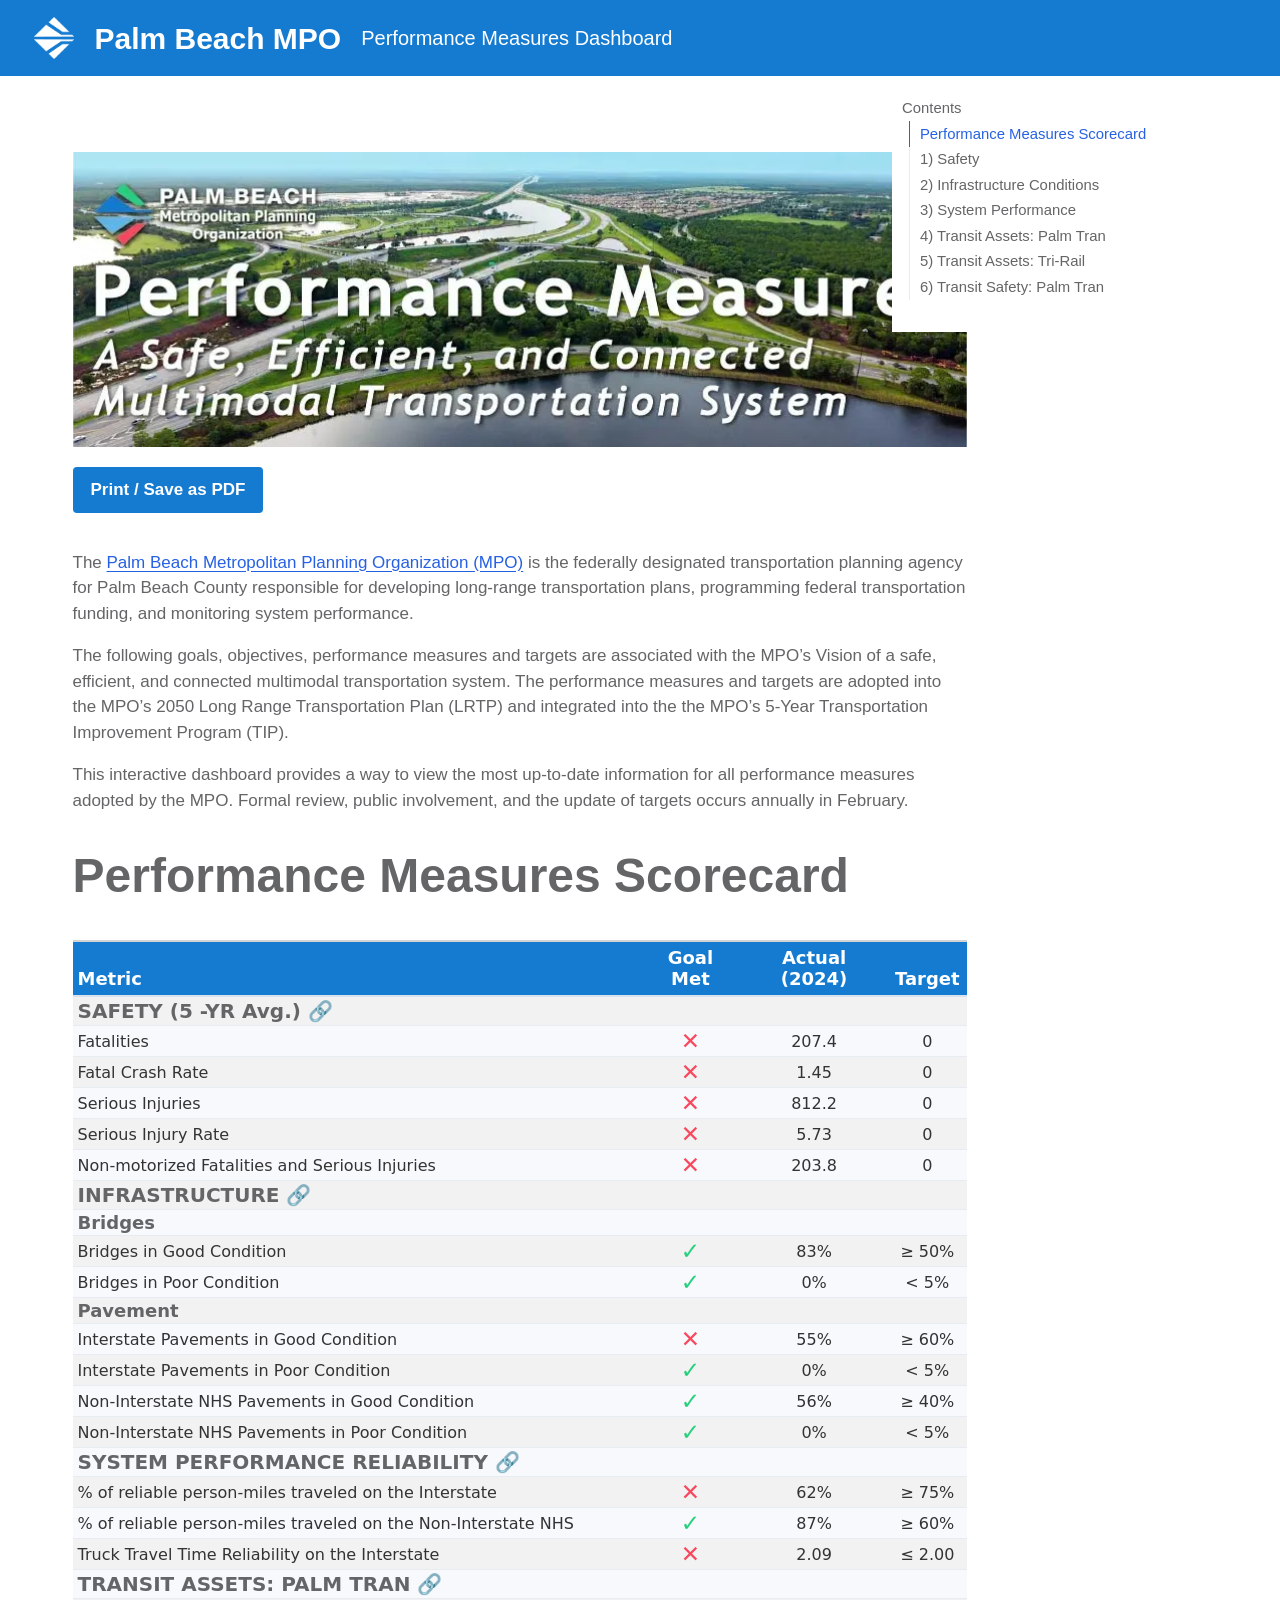
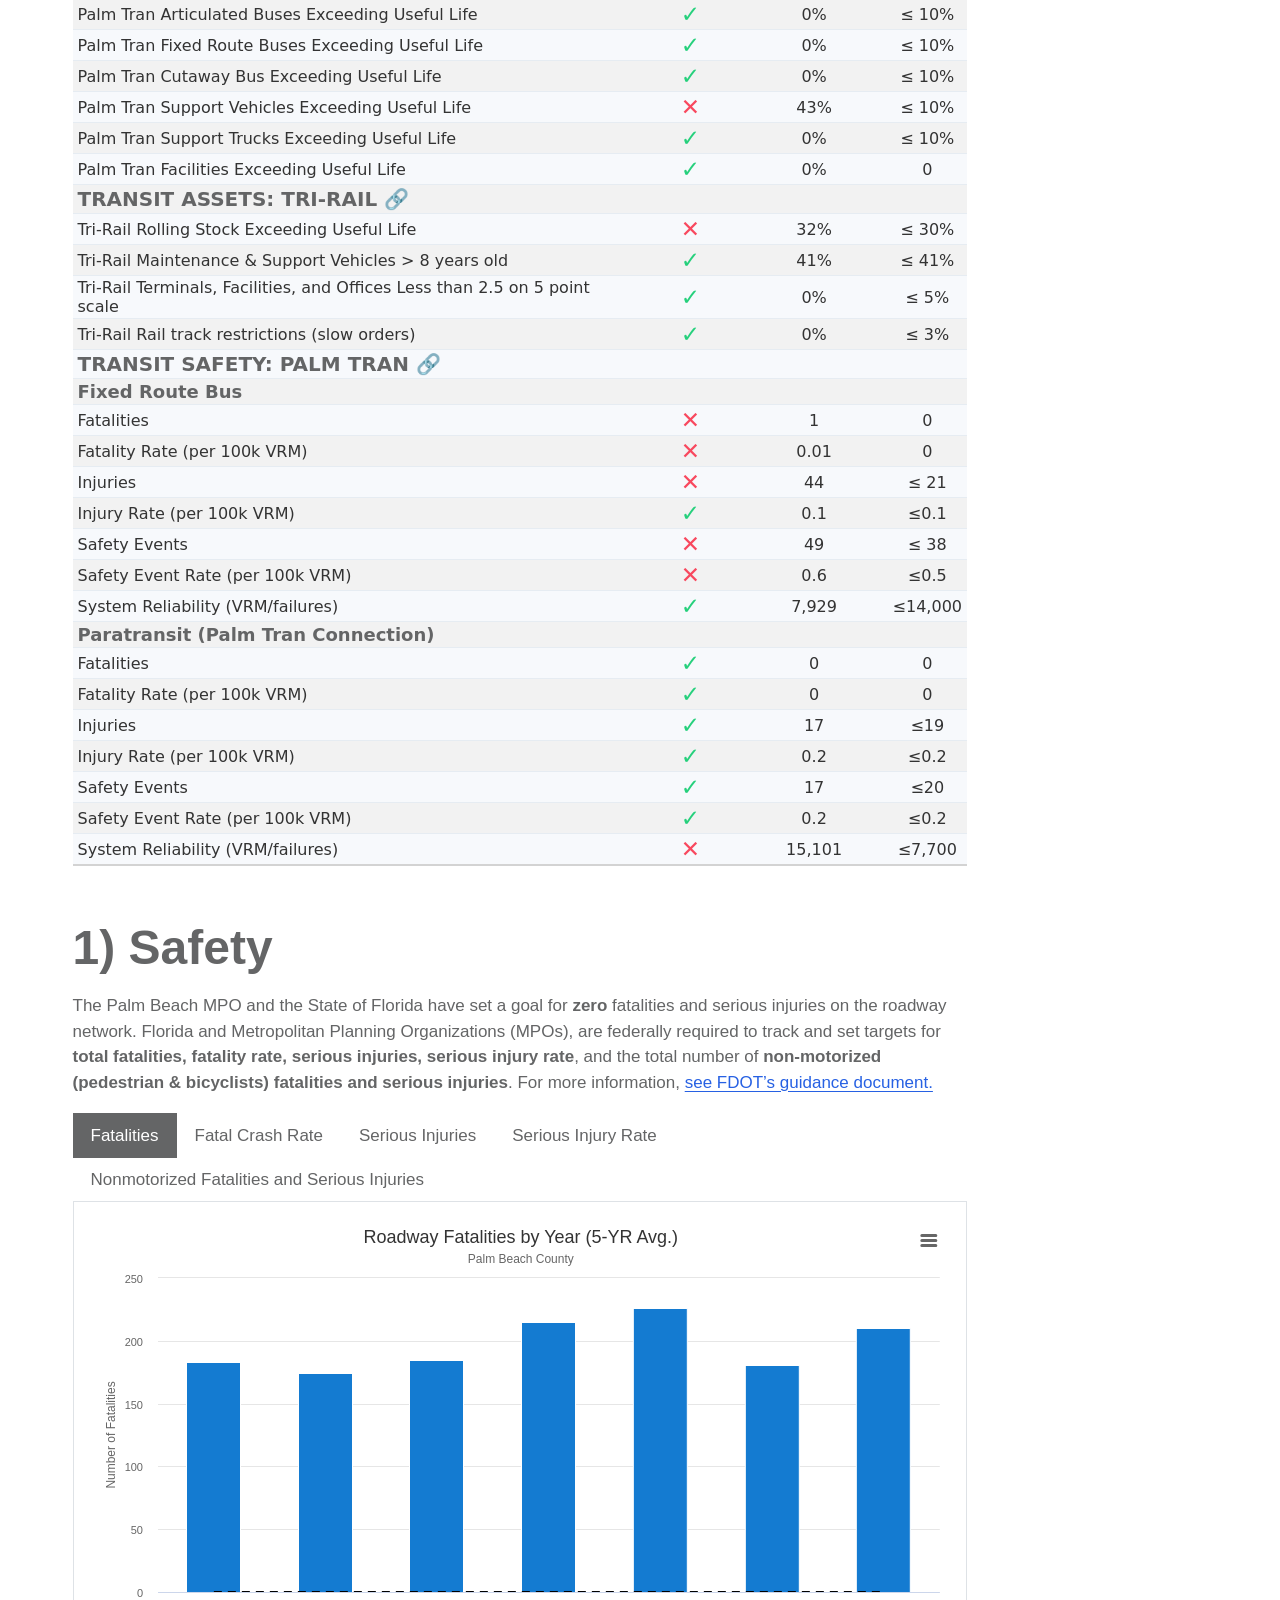
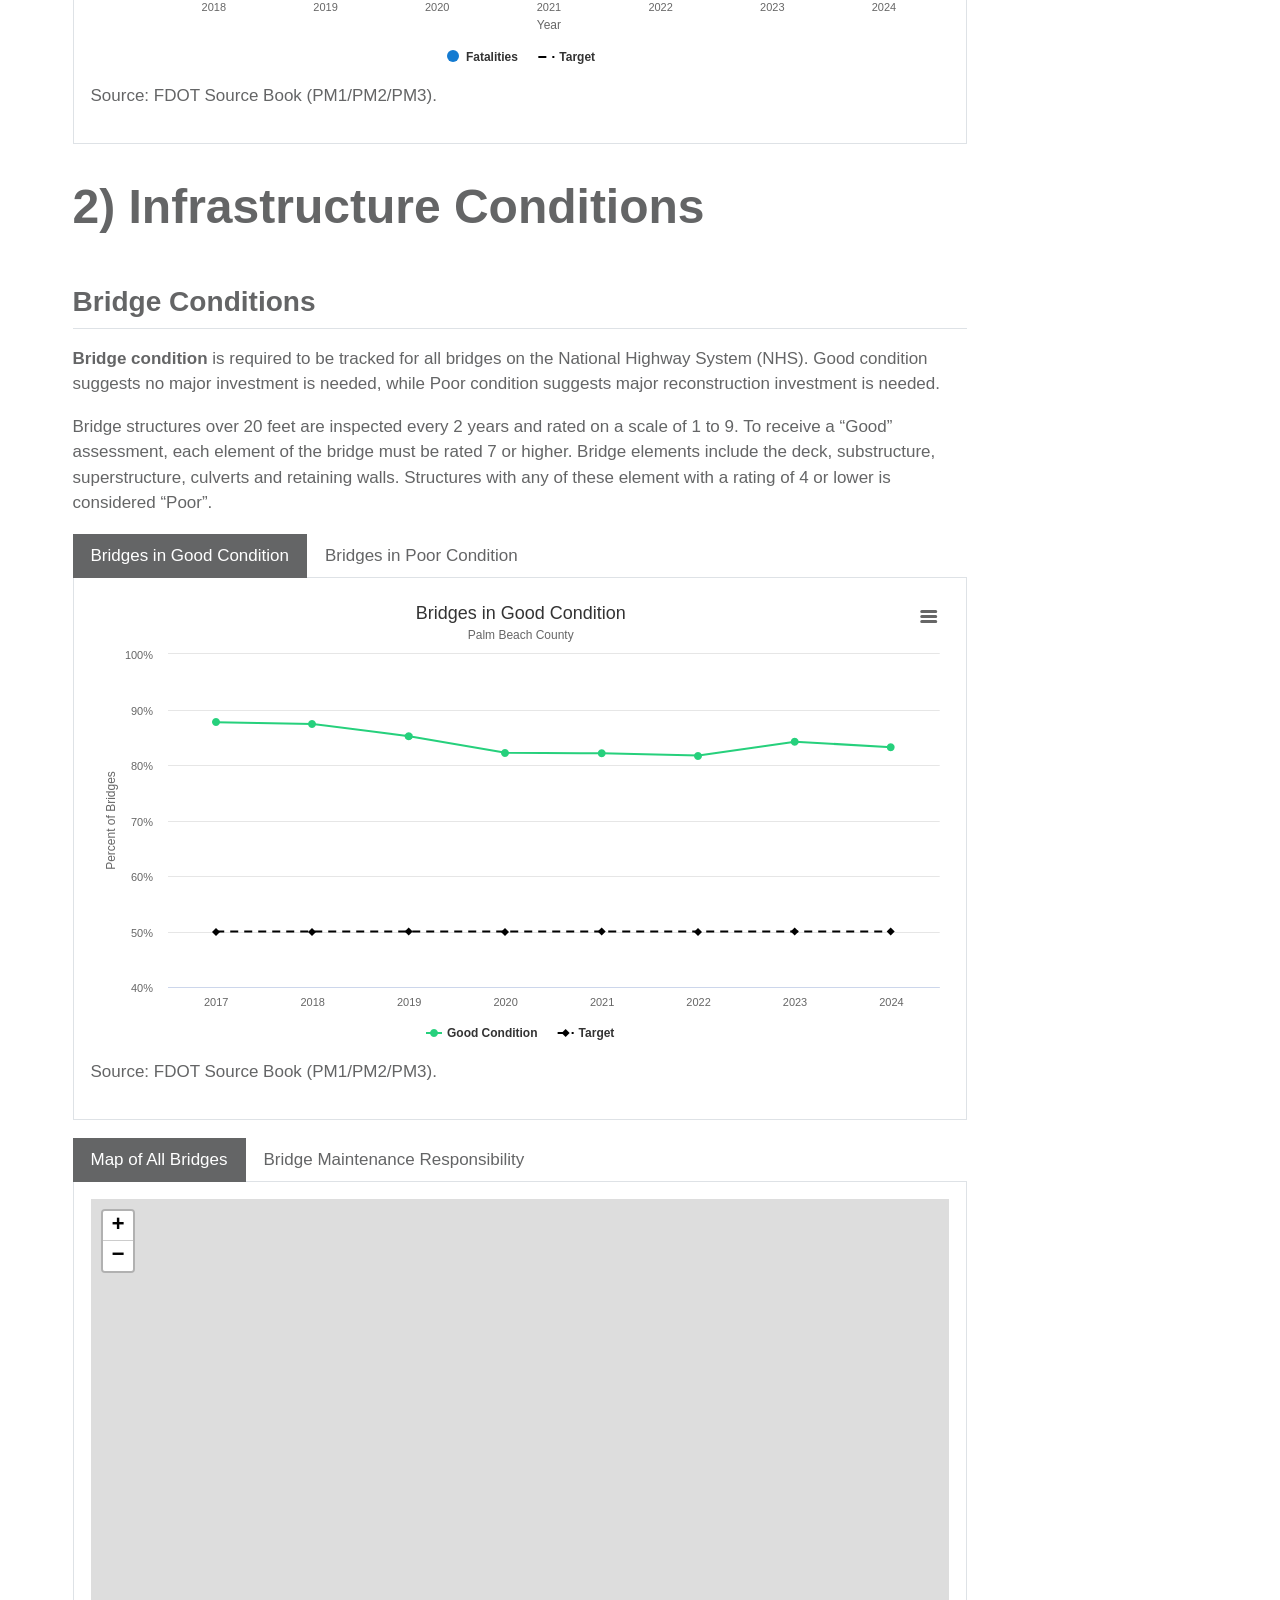
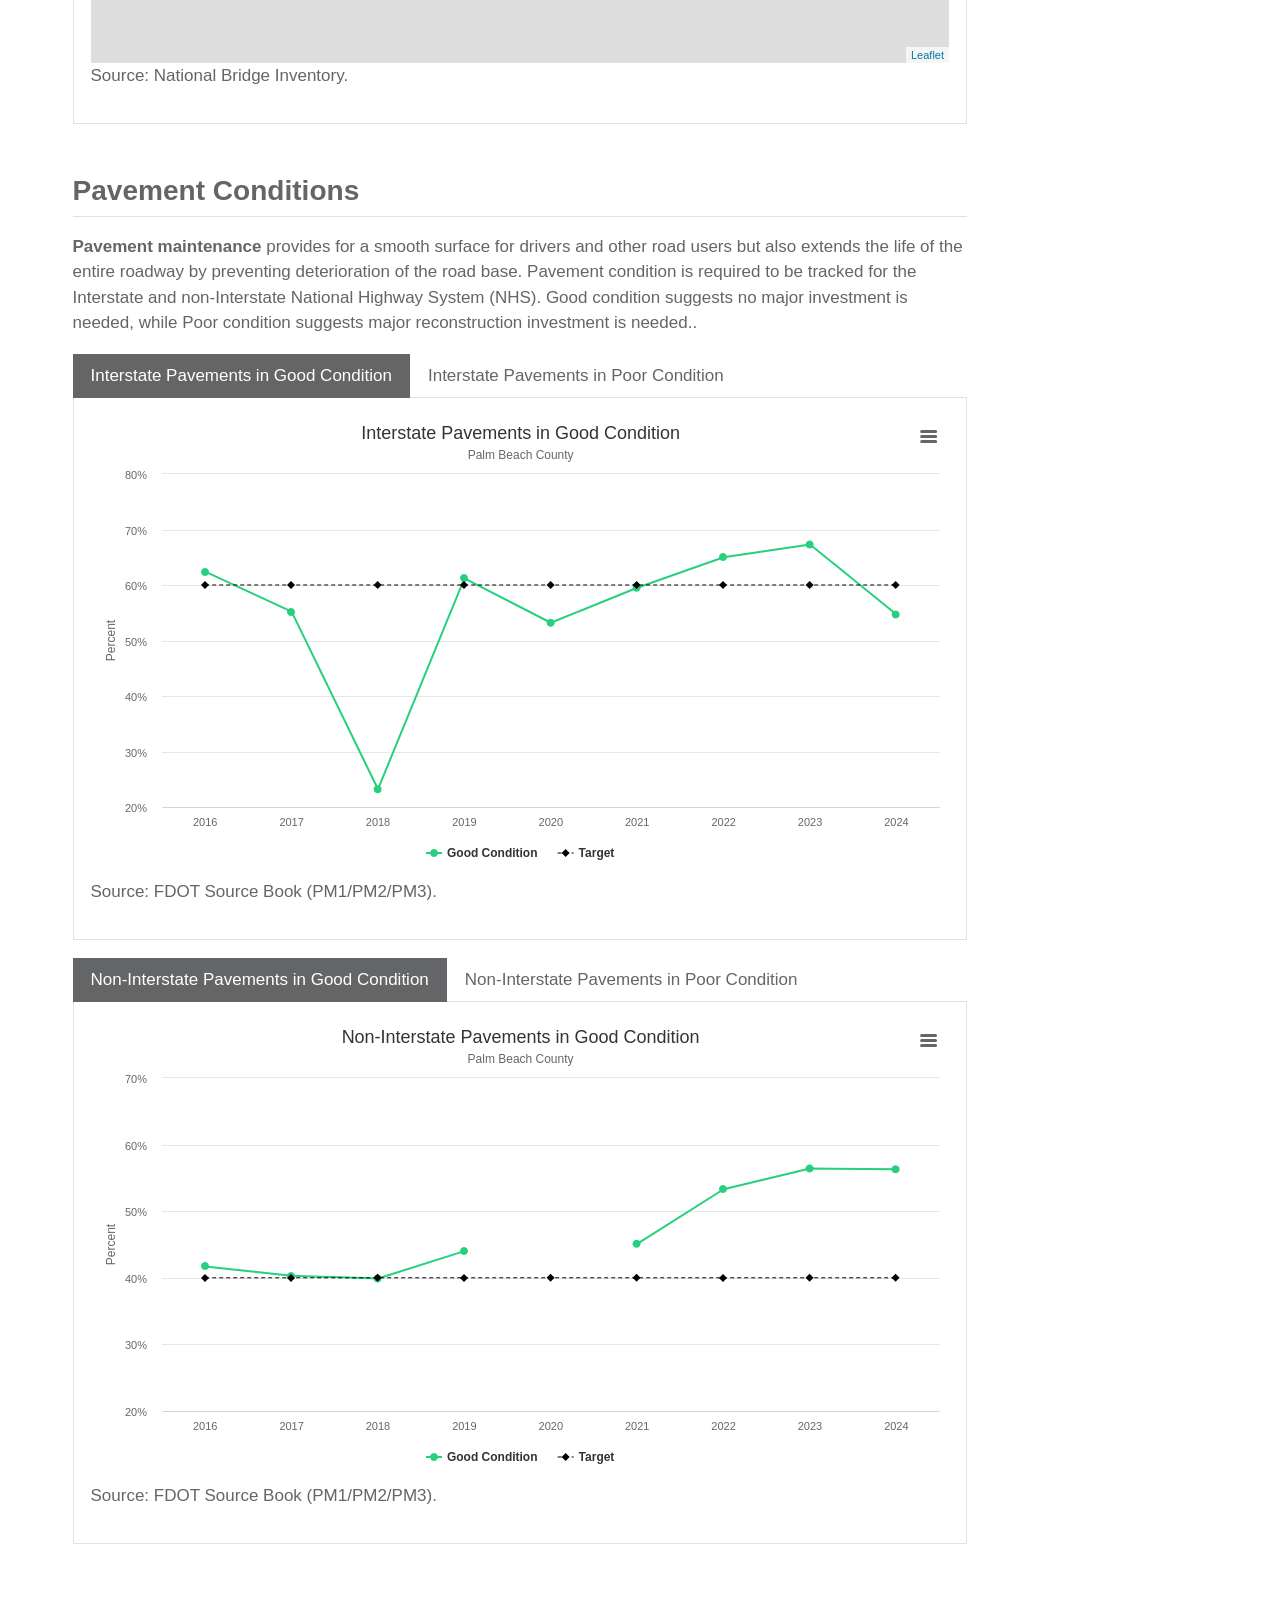
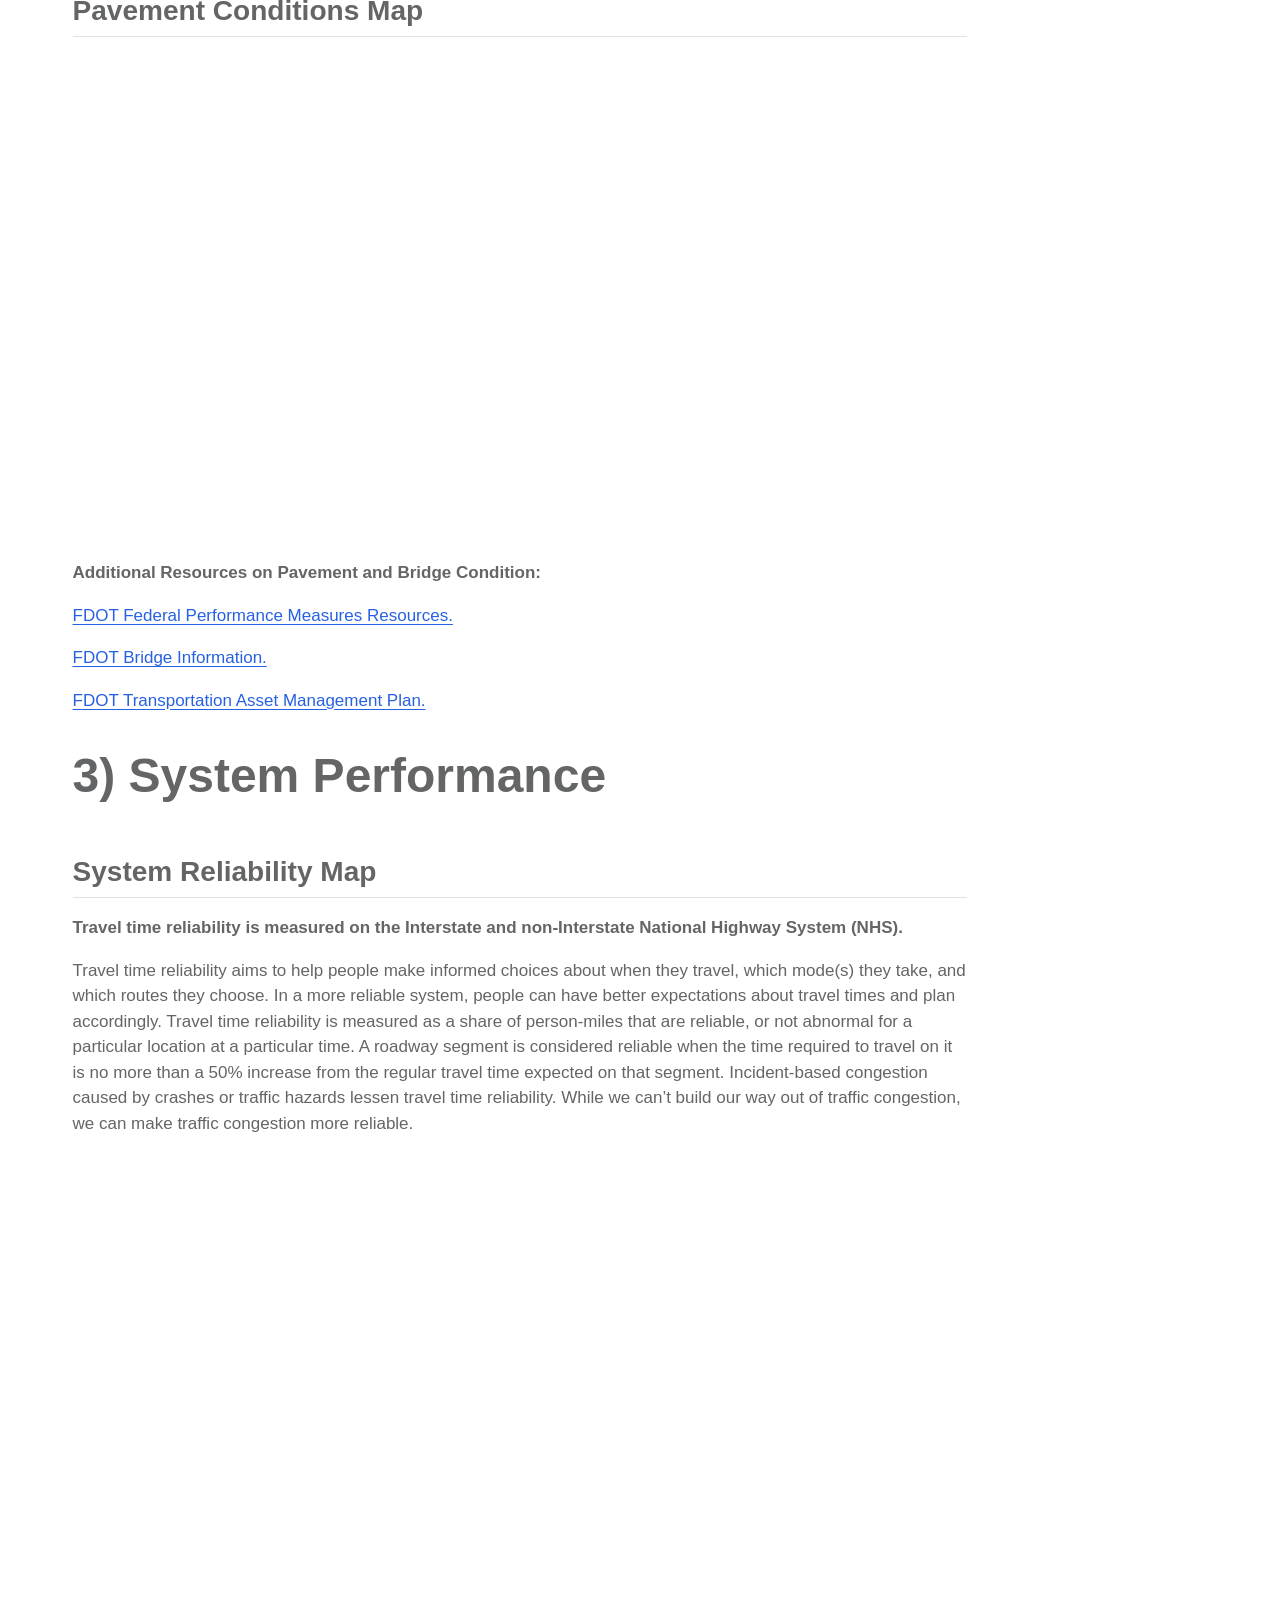
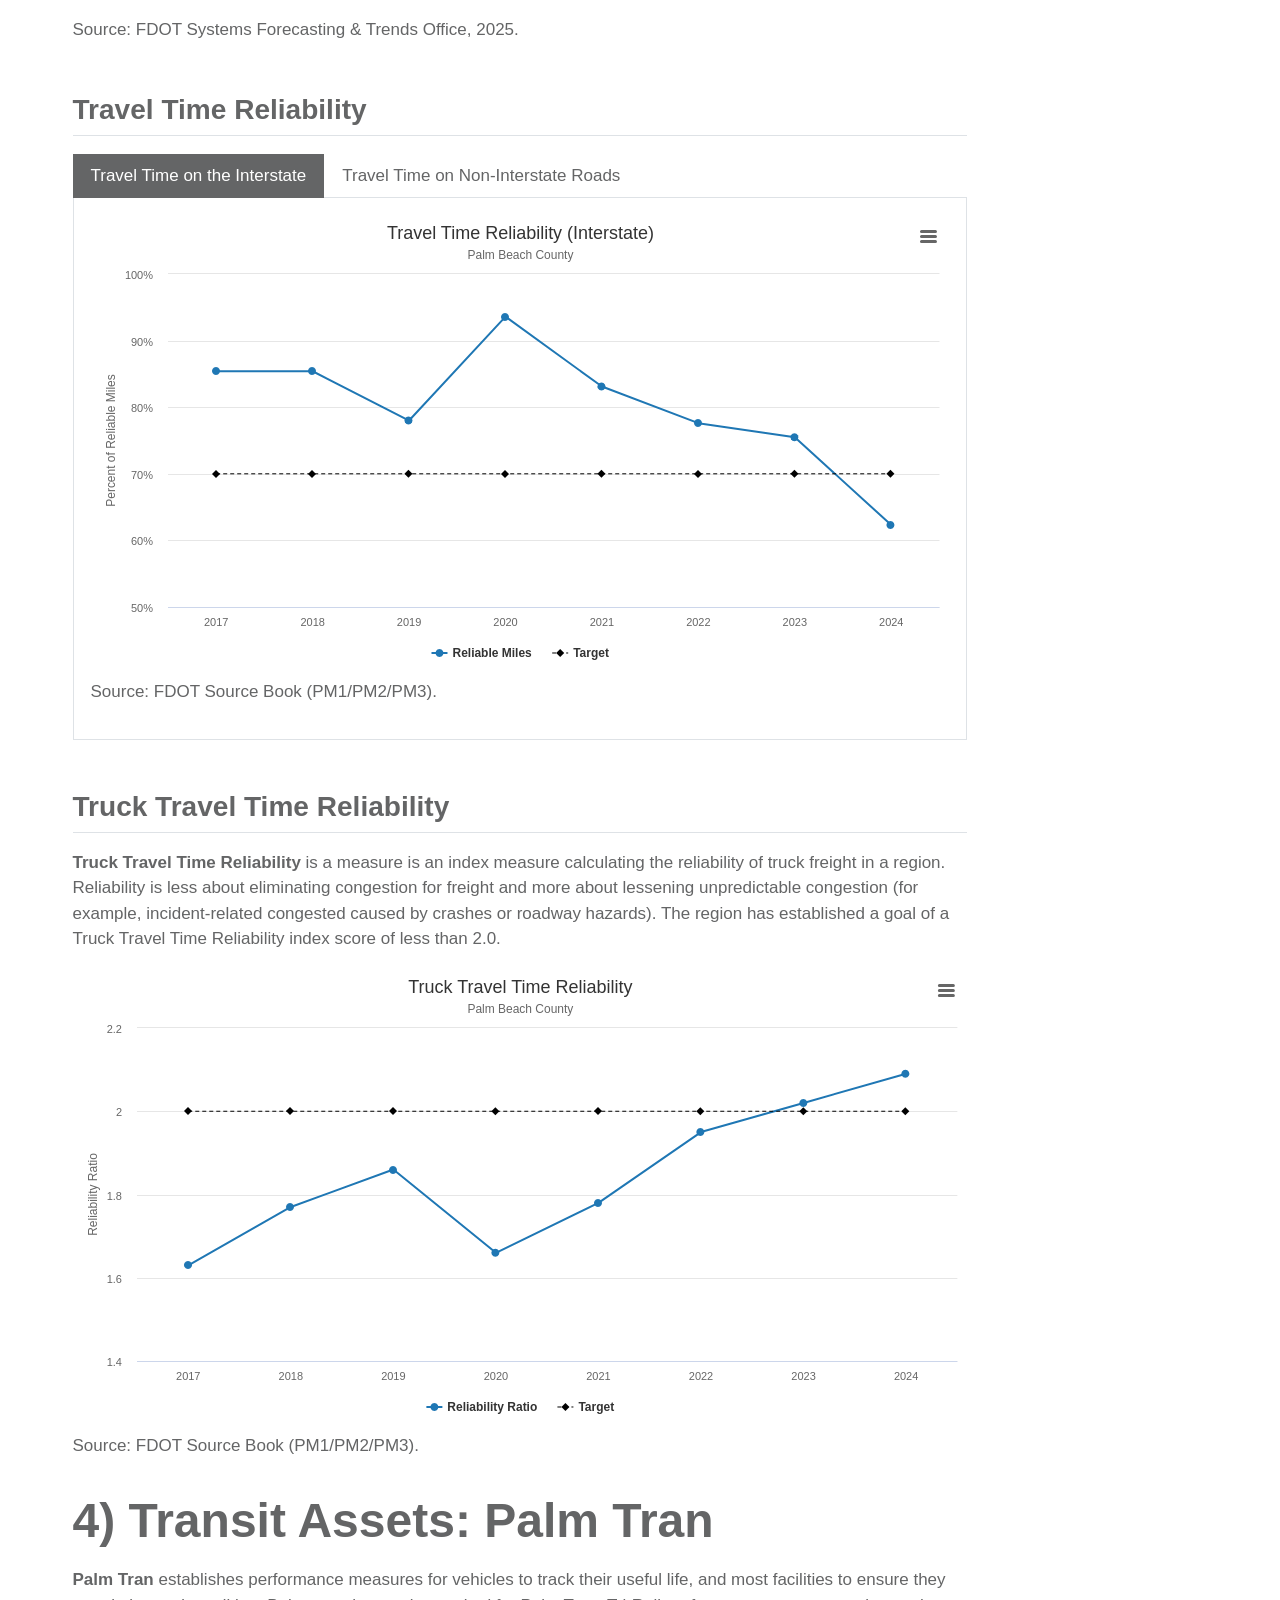
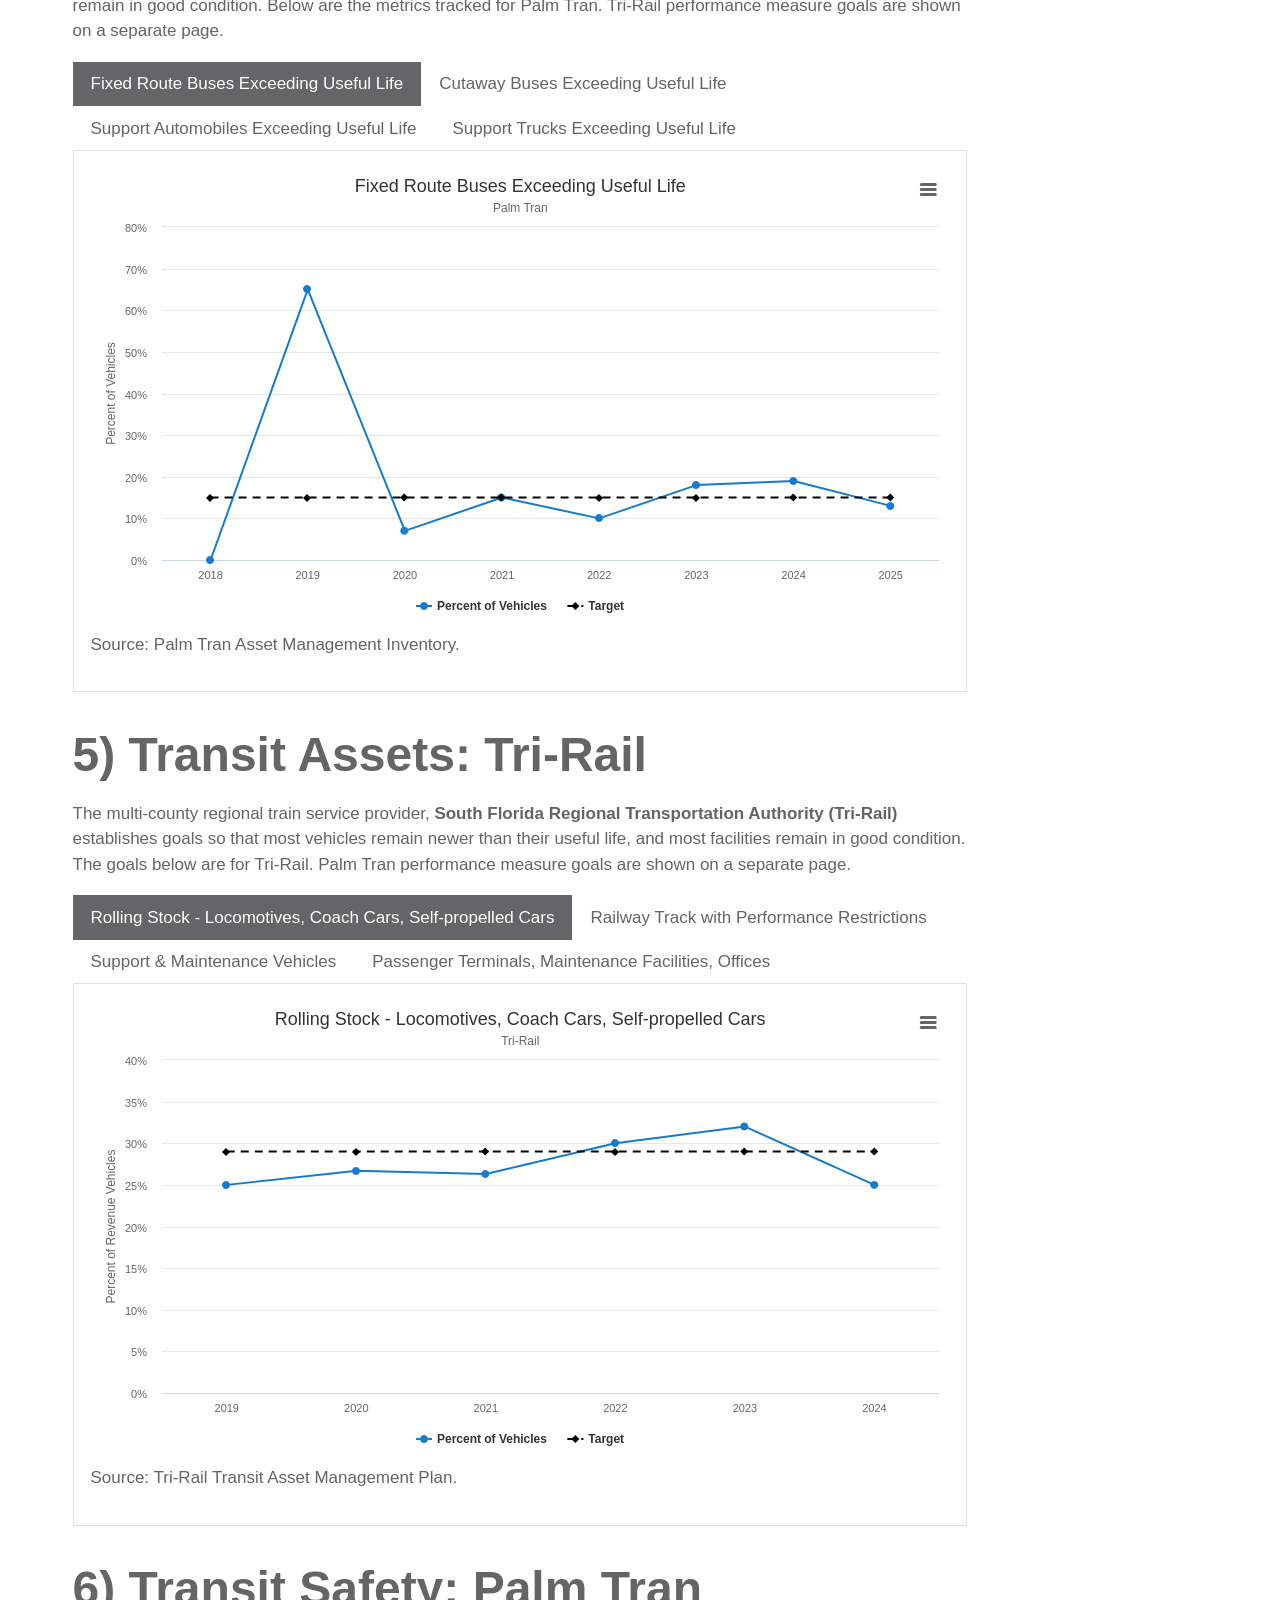
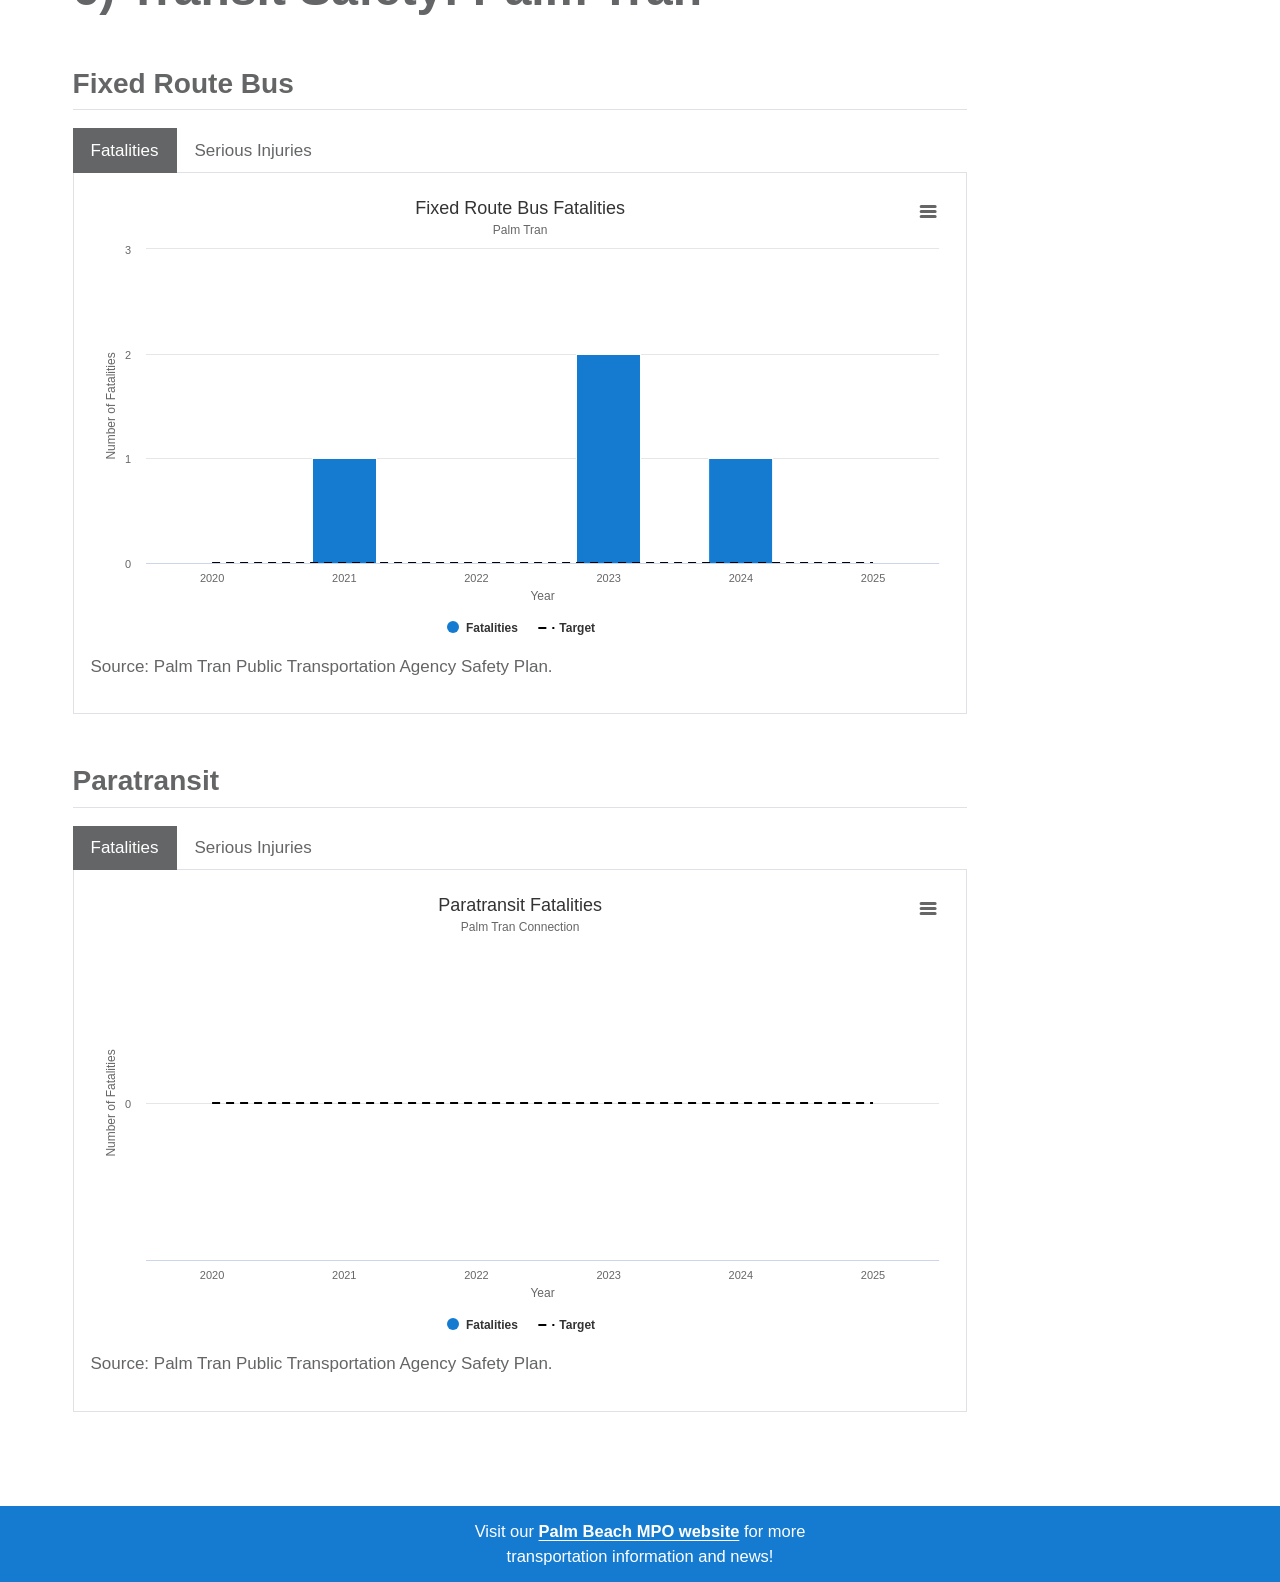
==== commit 718a0325: "Add Transit Safety charts and scorecard navigation" ====
--- a/docs/Custom PM Dash.html
+++ b/docs/Custom PM Dash.html
@@ -379,6 +379,11 @@
   </ul></li>
   <li><a href="#palm-tran-assets" id="toc-palm-tran-assets" class="nav-link" data-scroll-target="#palm-tran-assets">4) Transit Assets: Palm Tran</a></li>
   <li><a href="#tri-rail-assets" id="toc-tri-rail-assets" class="nav-link" data-scroll-target="#tri-rail-assets">5) Transit Assets: Tri-Rail</a></li>
+  <li><a href="#transit-safety" id="toc-transit-safety" class="nav-link" data-scroll-target="#transit-safety">6) Transit Safety: Palm Tran</a>
+  <ul class="collapse">
+  <li><a href="#fixed-route-bus" id="toc-fixed-route-bus" class="nav-link" data-scroll-target="#fixed-route-bus">Fixed Route Bus</a></li>
+  <li><a href="#paratransit" id="toc-paratransit" class="nav-link" data-scroll-target="#paratransit">Paratransit</a></li>
+  </ul></li>
   </ul>
 </nav>
     </div>
@@ -404,23 +409,23 @@
 <h1>Performance Measures Scorecard</h1>
 <div class="cell">
 <div class="cell-output-display">
-<div id="zyrhcrfvfq" style="padding-left:0px;padding-right:0px;padding-top:10px;padding-bottom:10px;overflow-x:auto;overflow-y:auto;width:auto;height:auto;">
-<style>#zyrhcrfvfq table {
+<div id="hpoatzzvya" style="padding-left:0px;padding-right:0px;padding-top:10px;padding-bottom:10px;overflow-x:auto;overflow-y:auto;width:auto;height:auto;">
+<style>#hpoatzzvya table {
   font-family: system-ui, 'Segoe UI', Roboto, Helvetica, Arial, sans-serif, 'Apple Color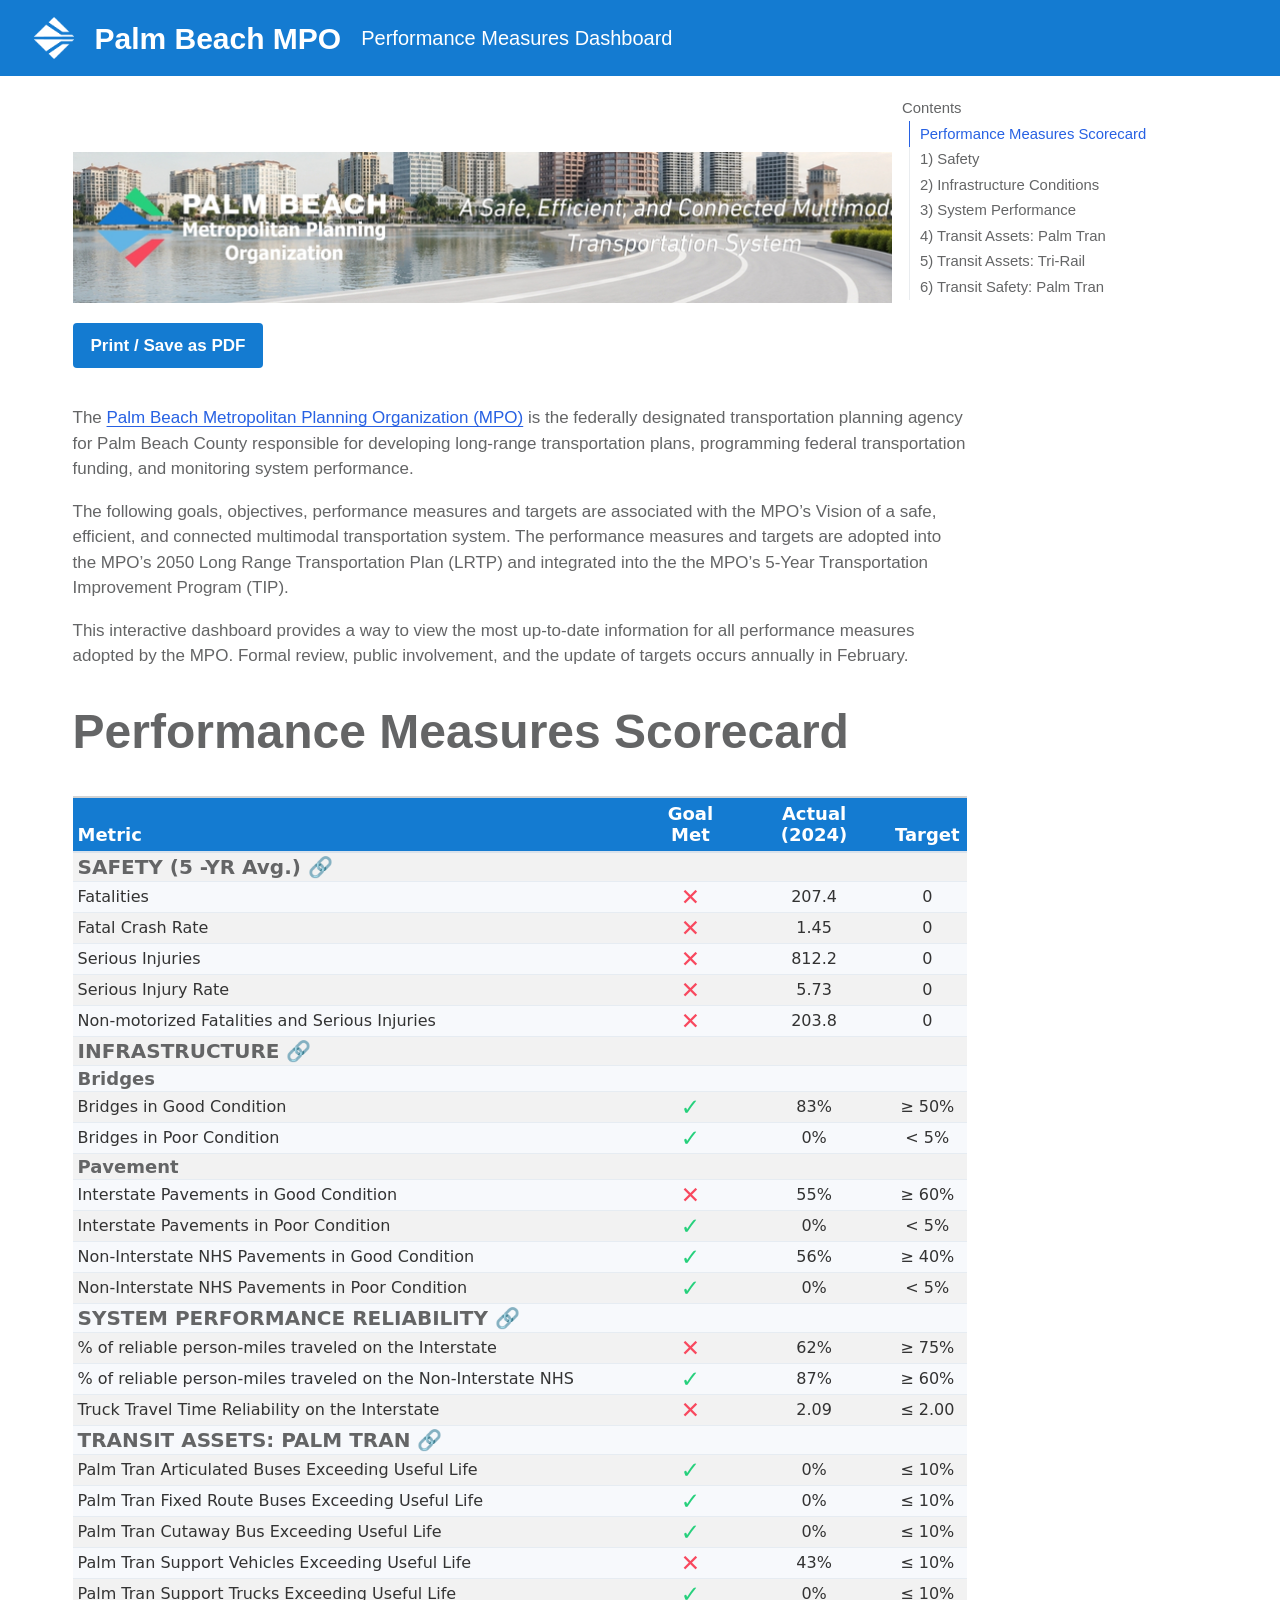
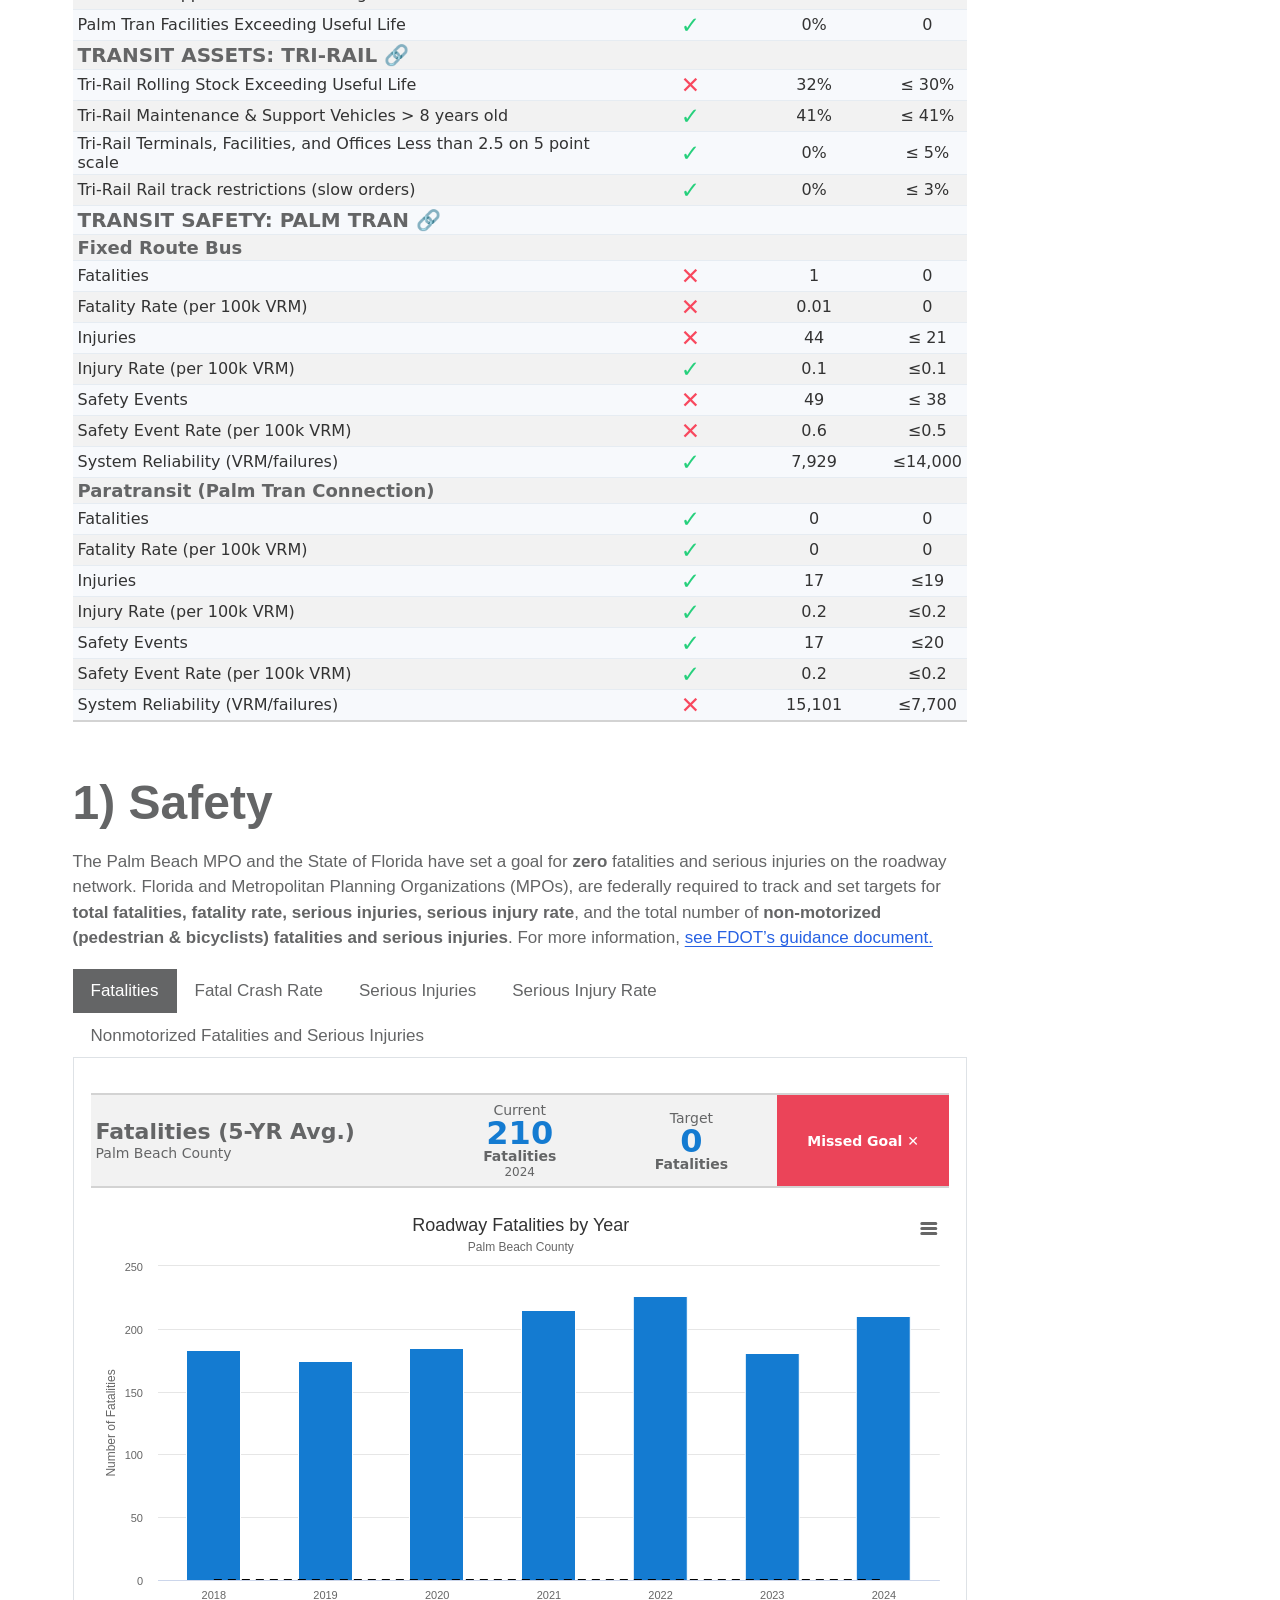
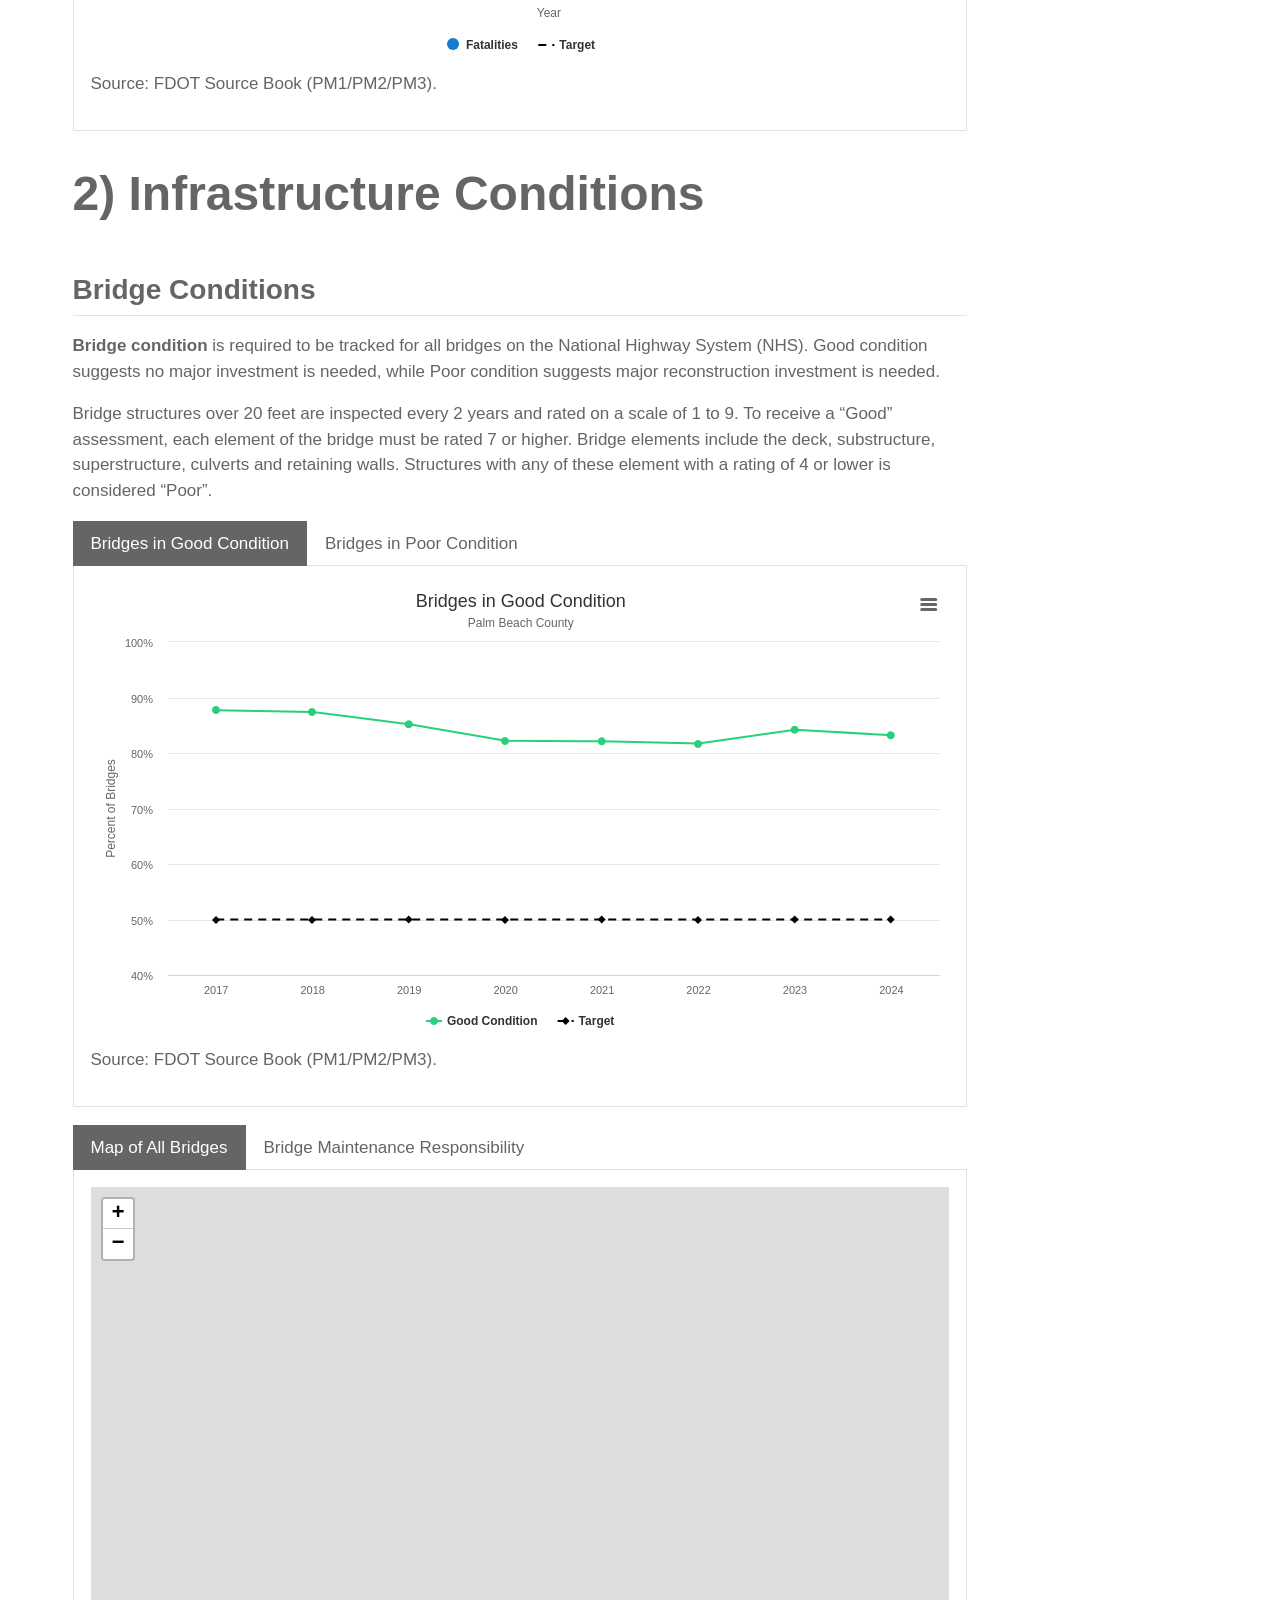
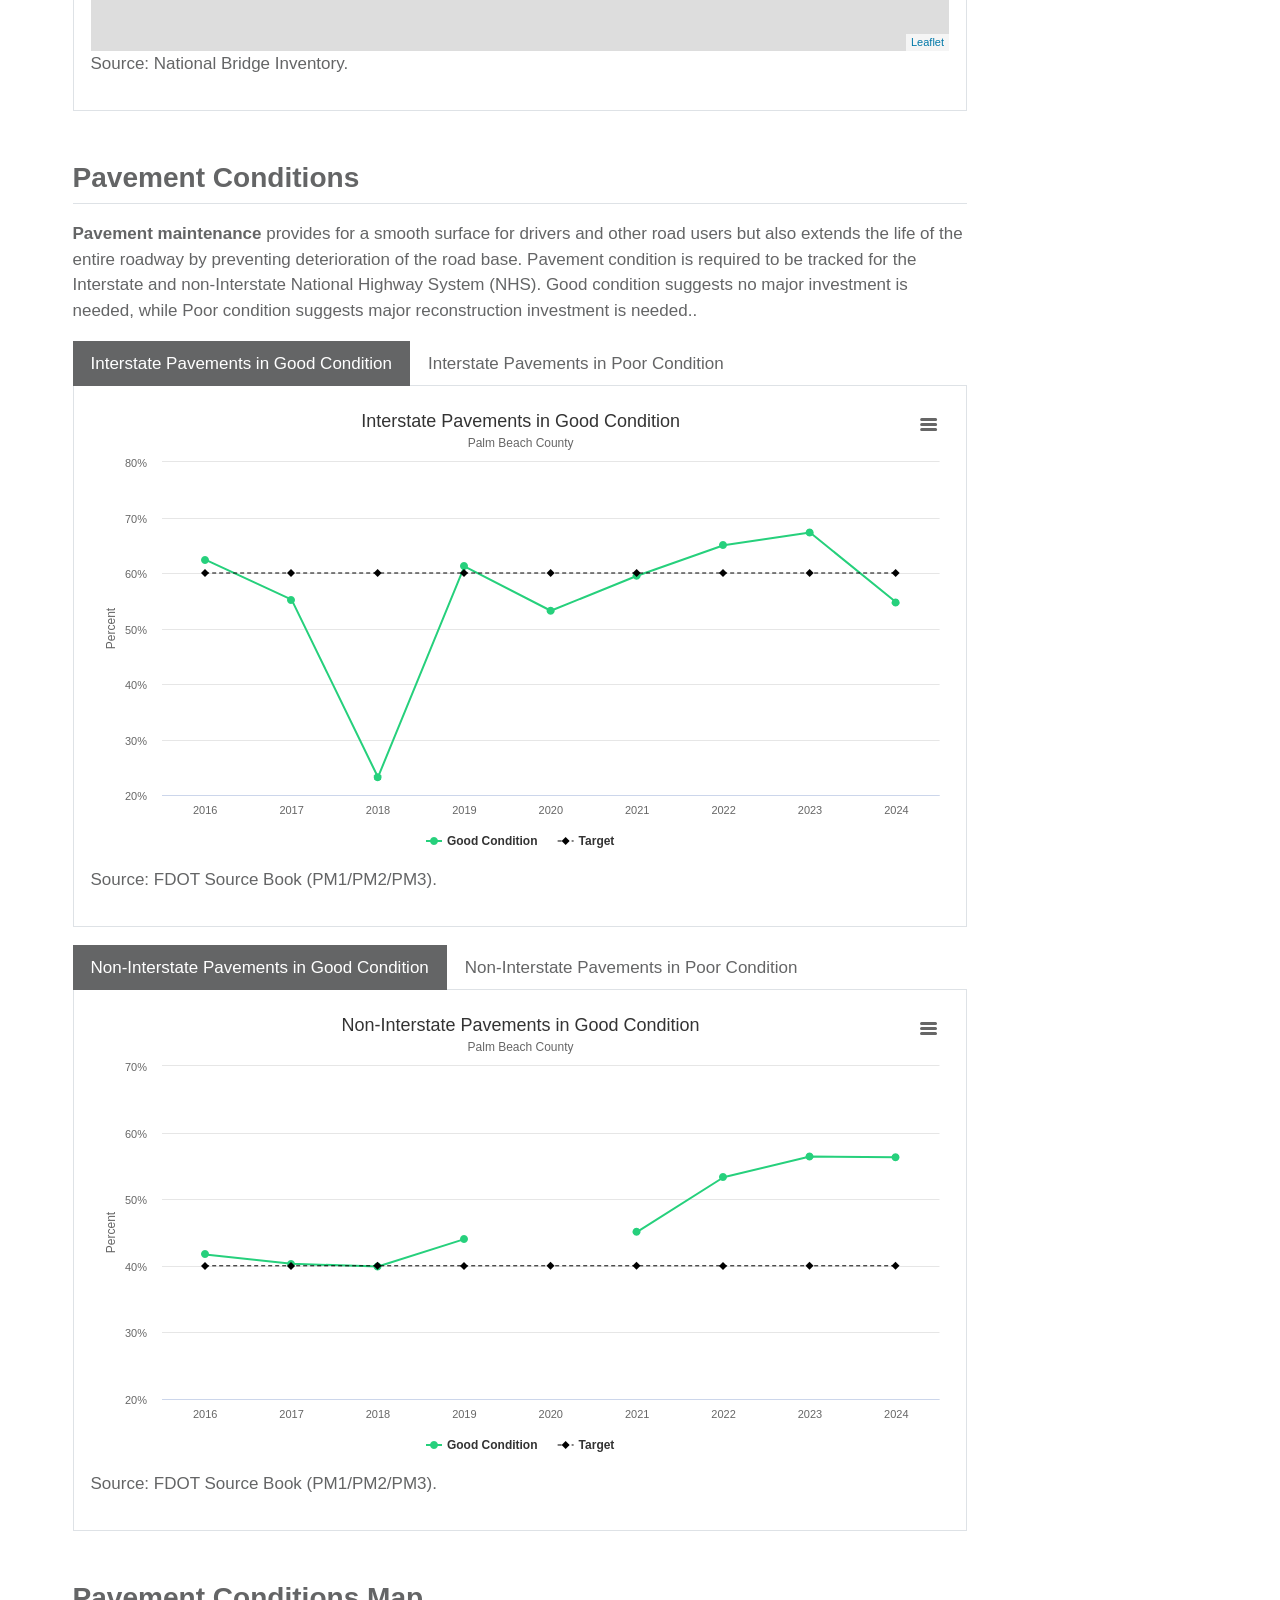
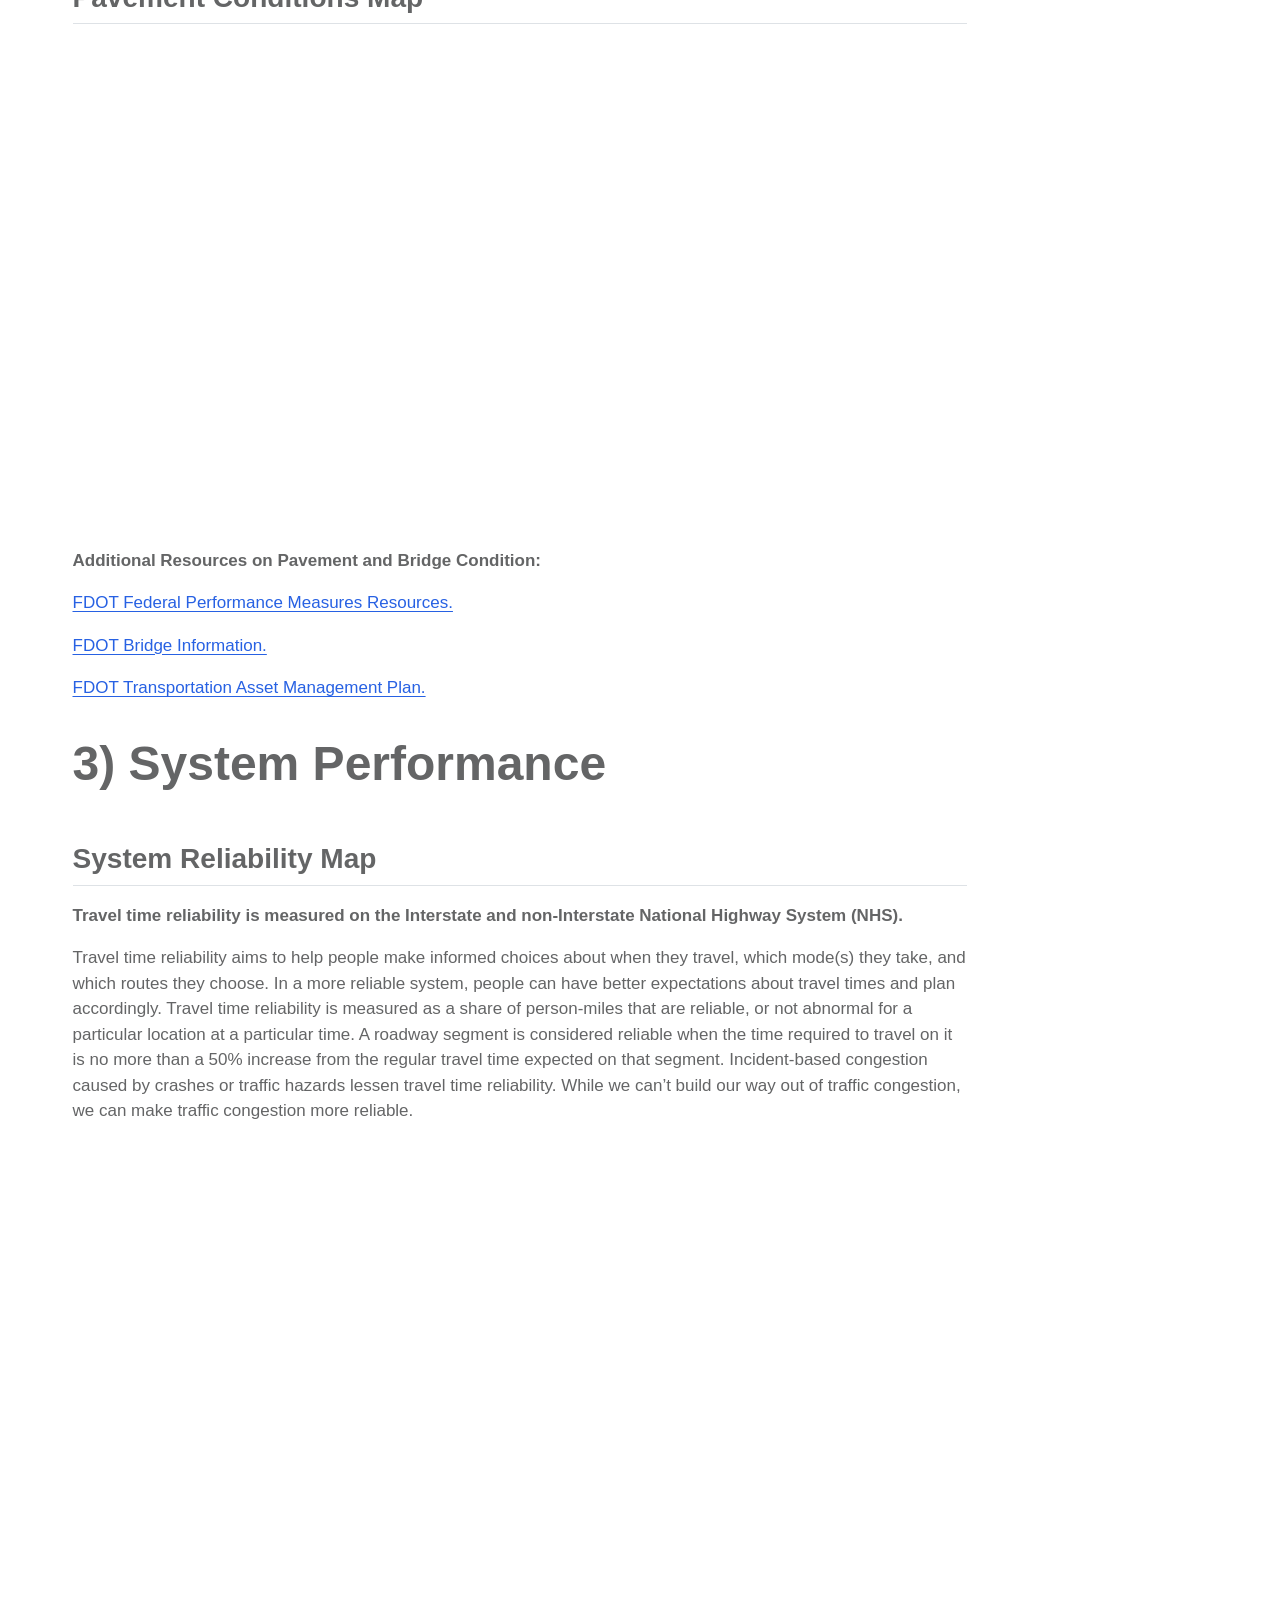
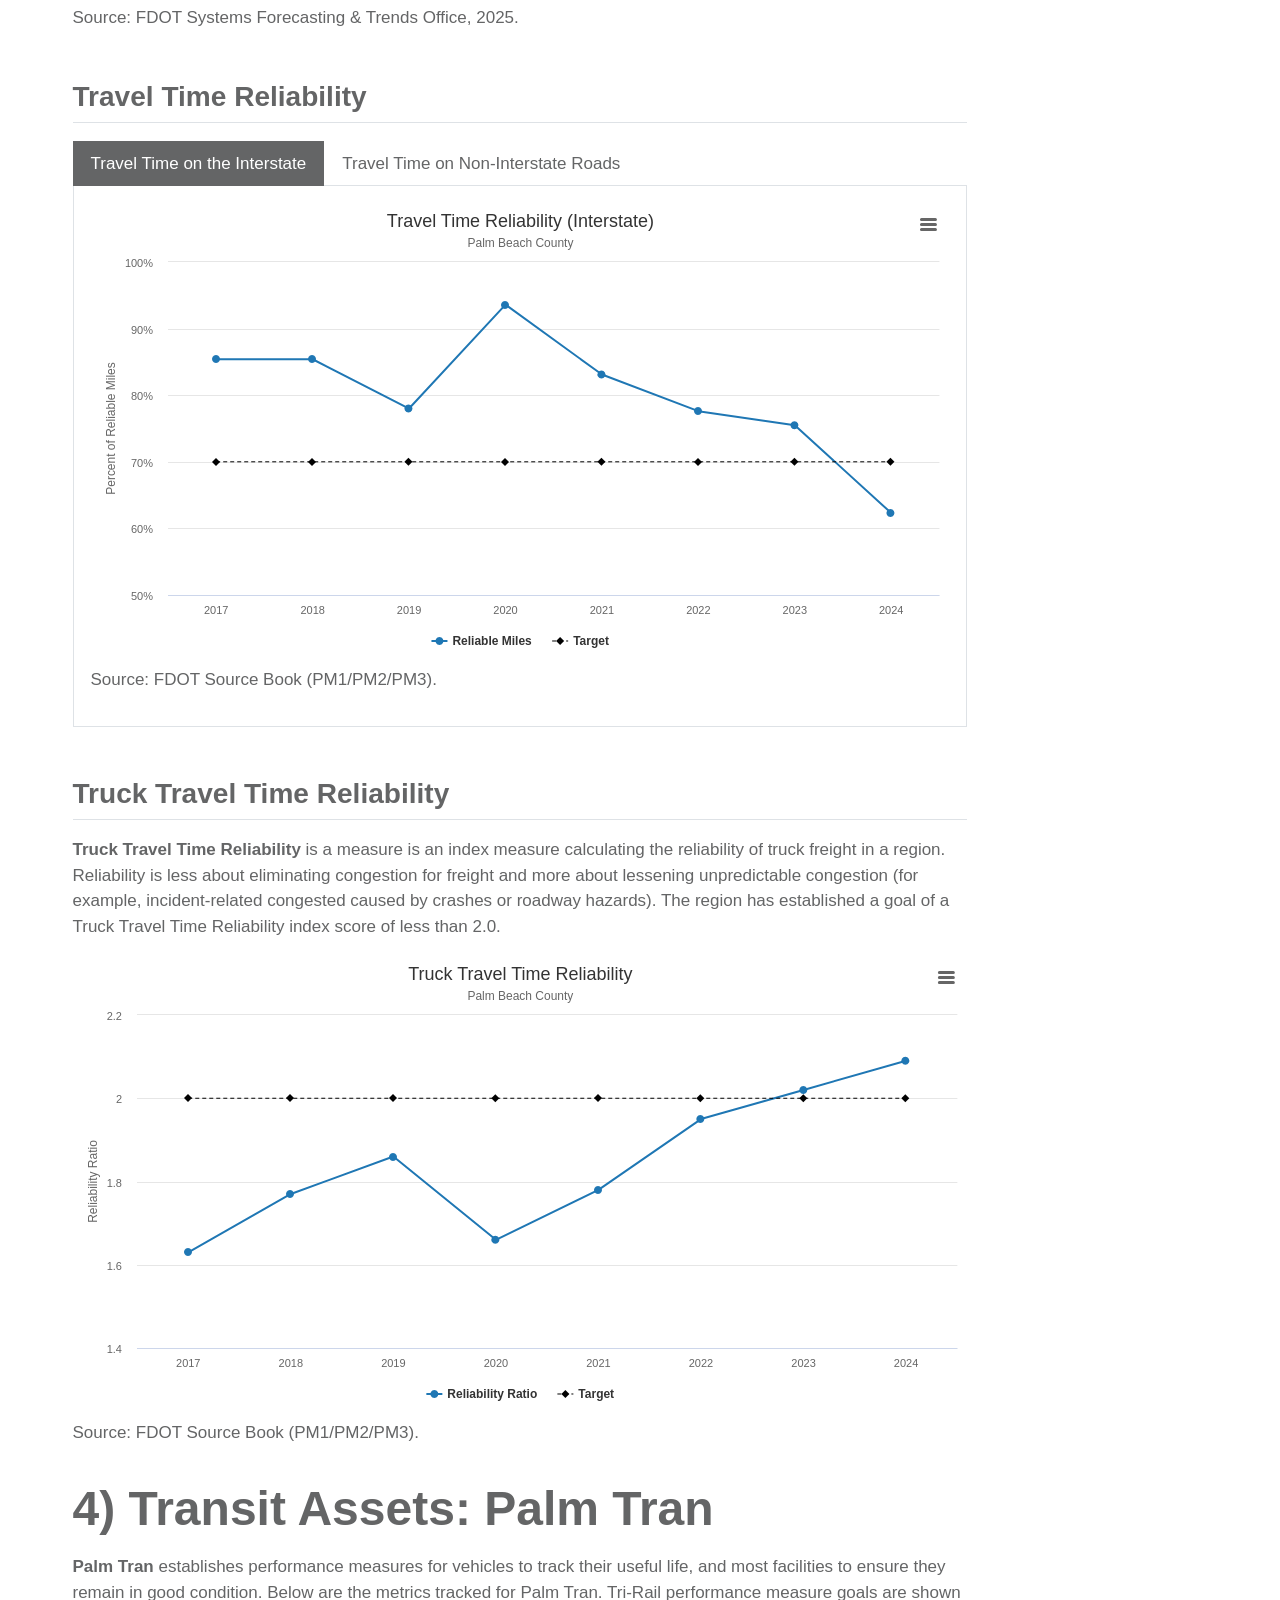
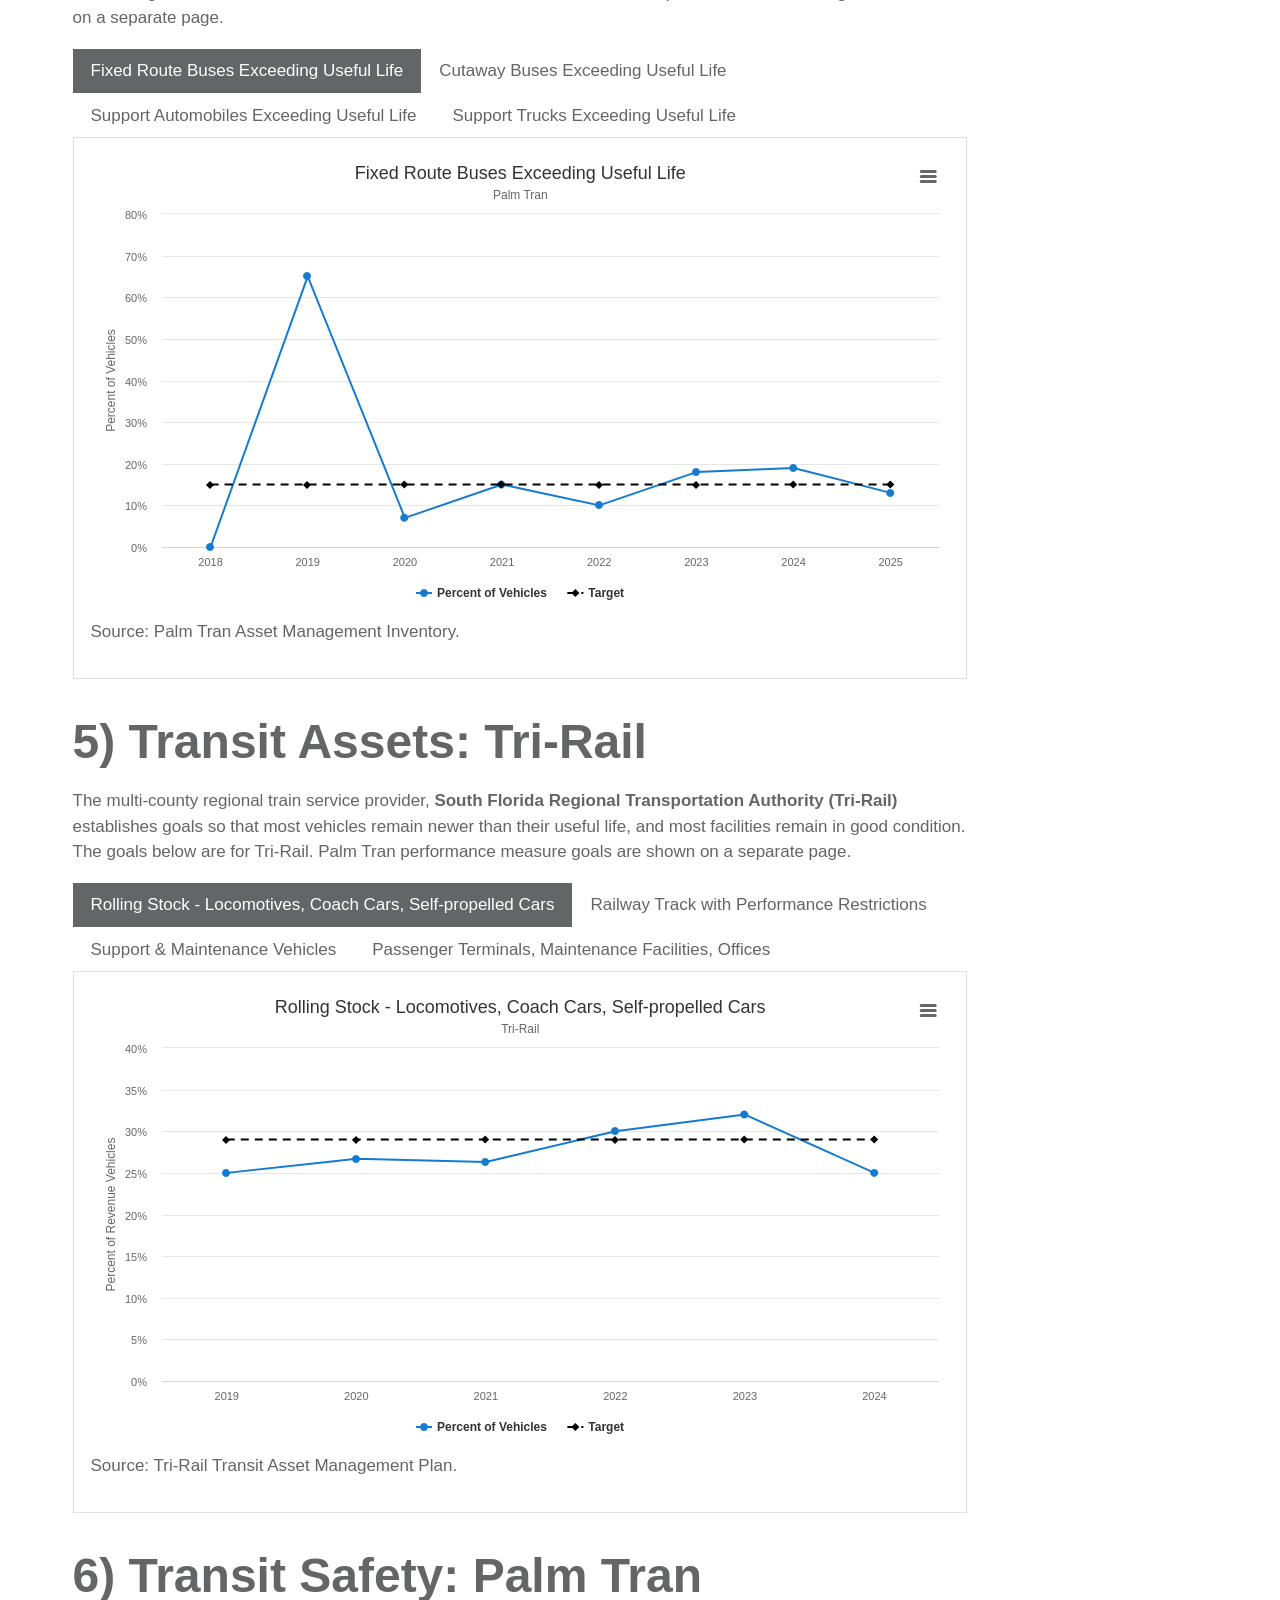
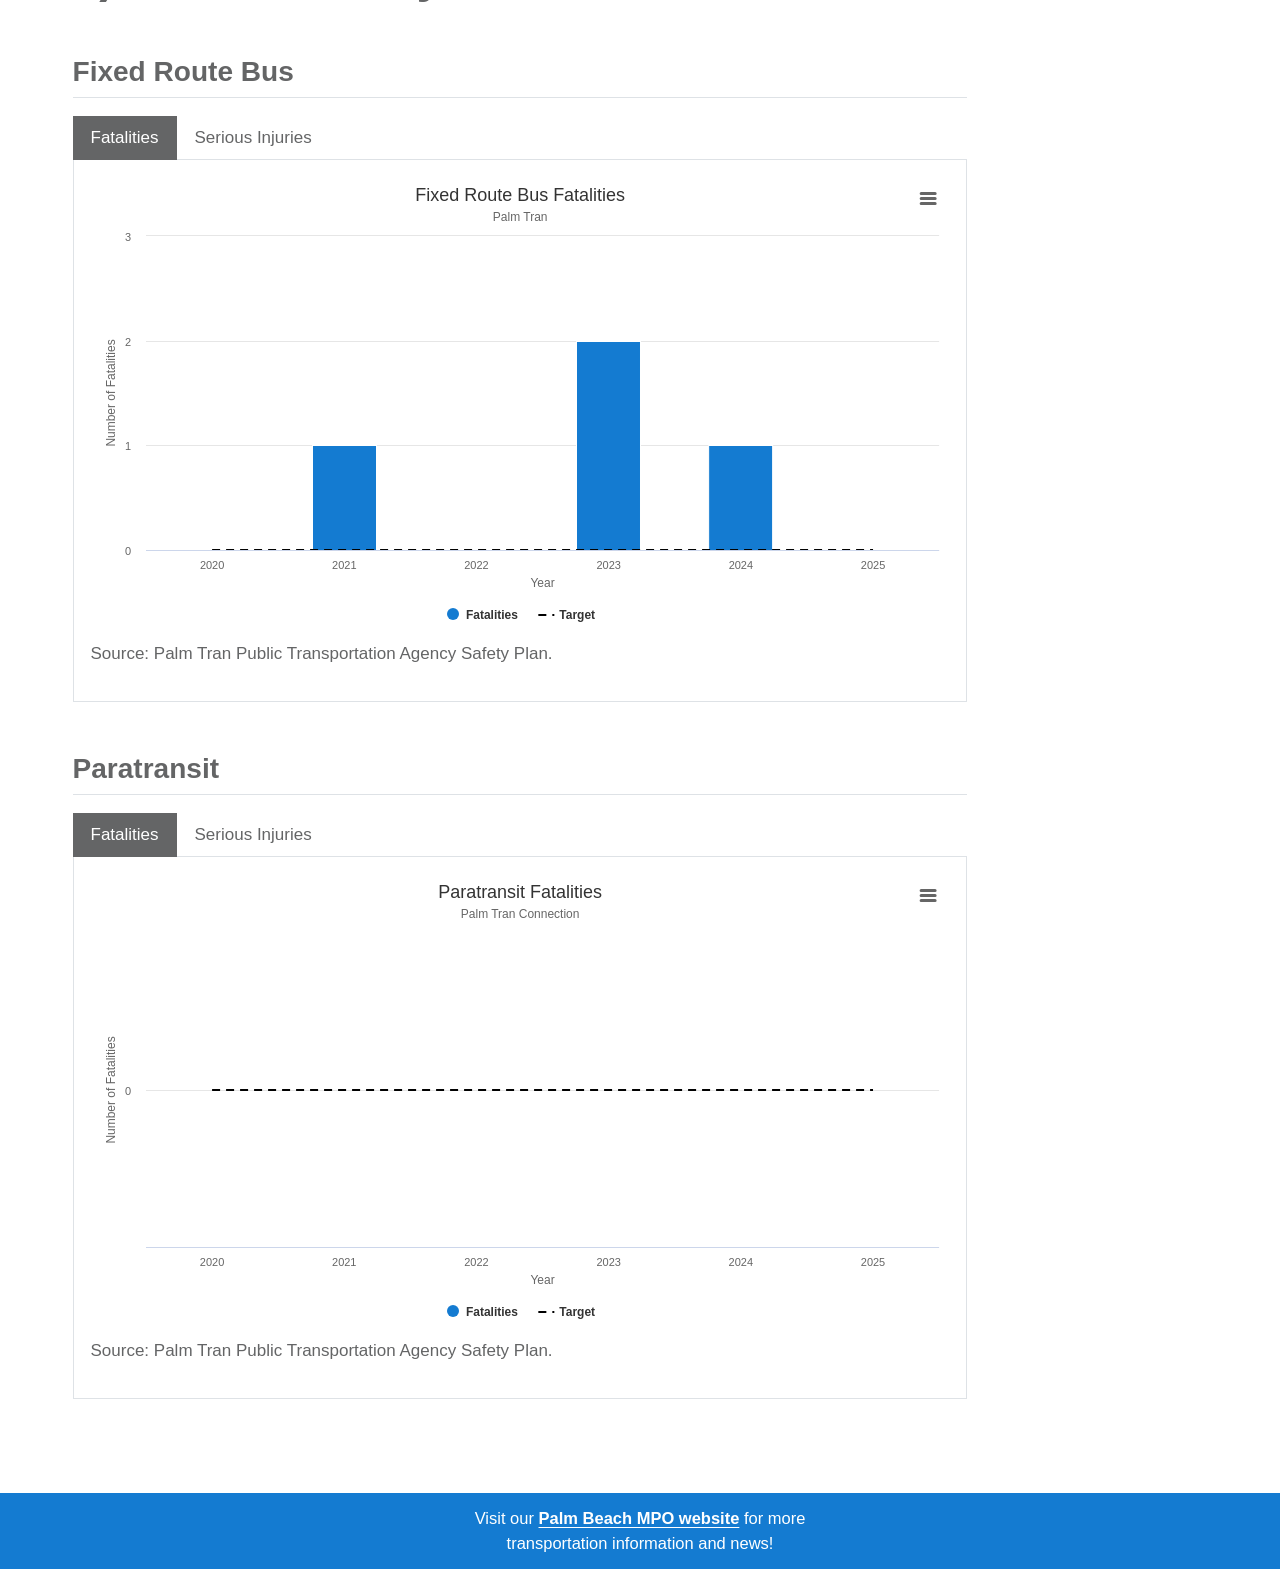
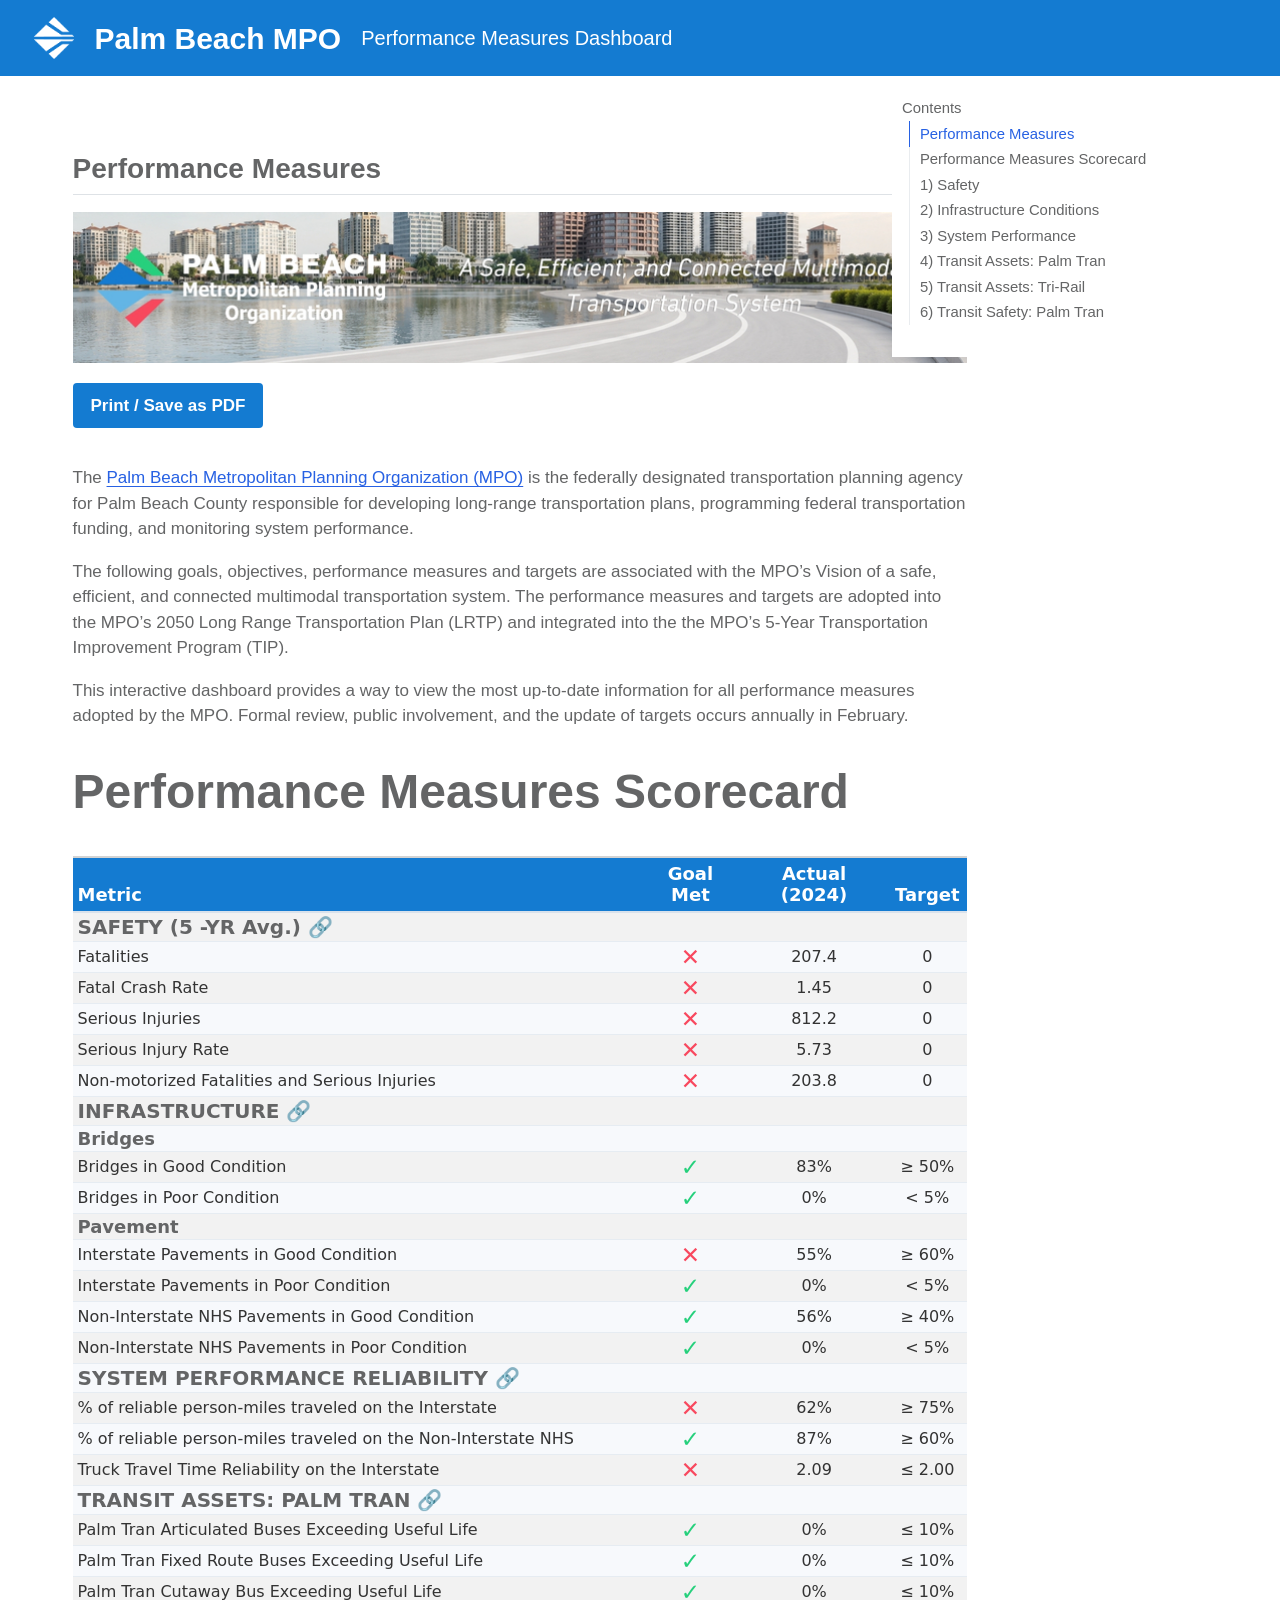
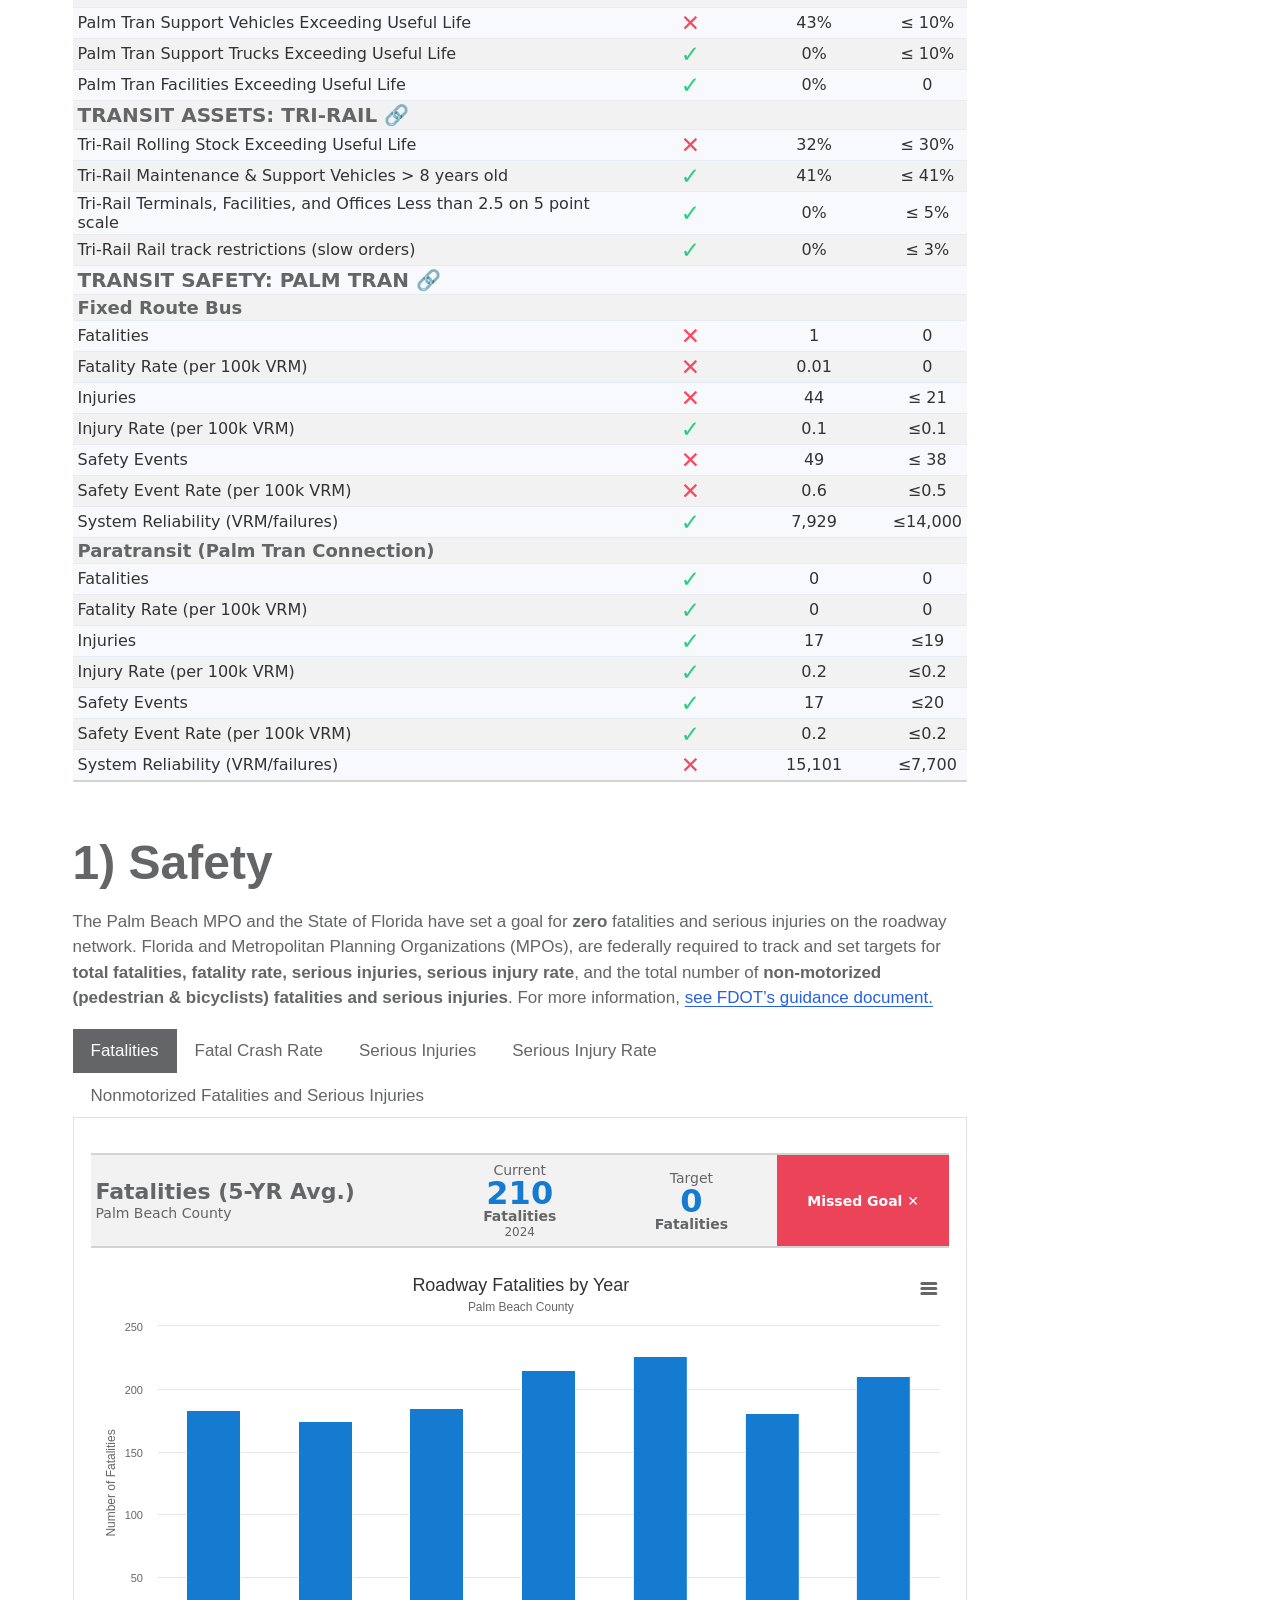
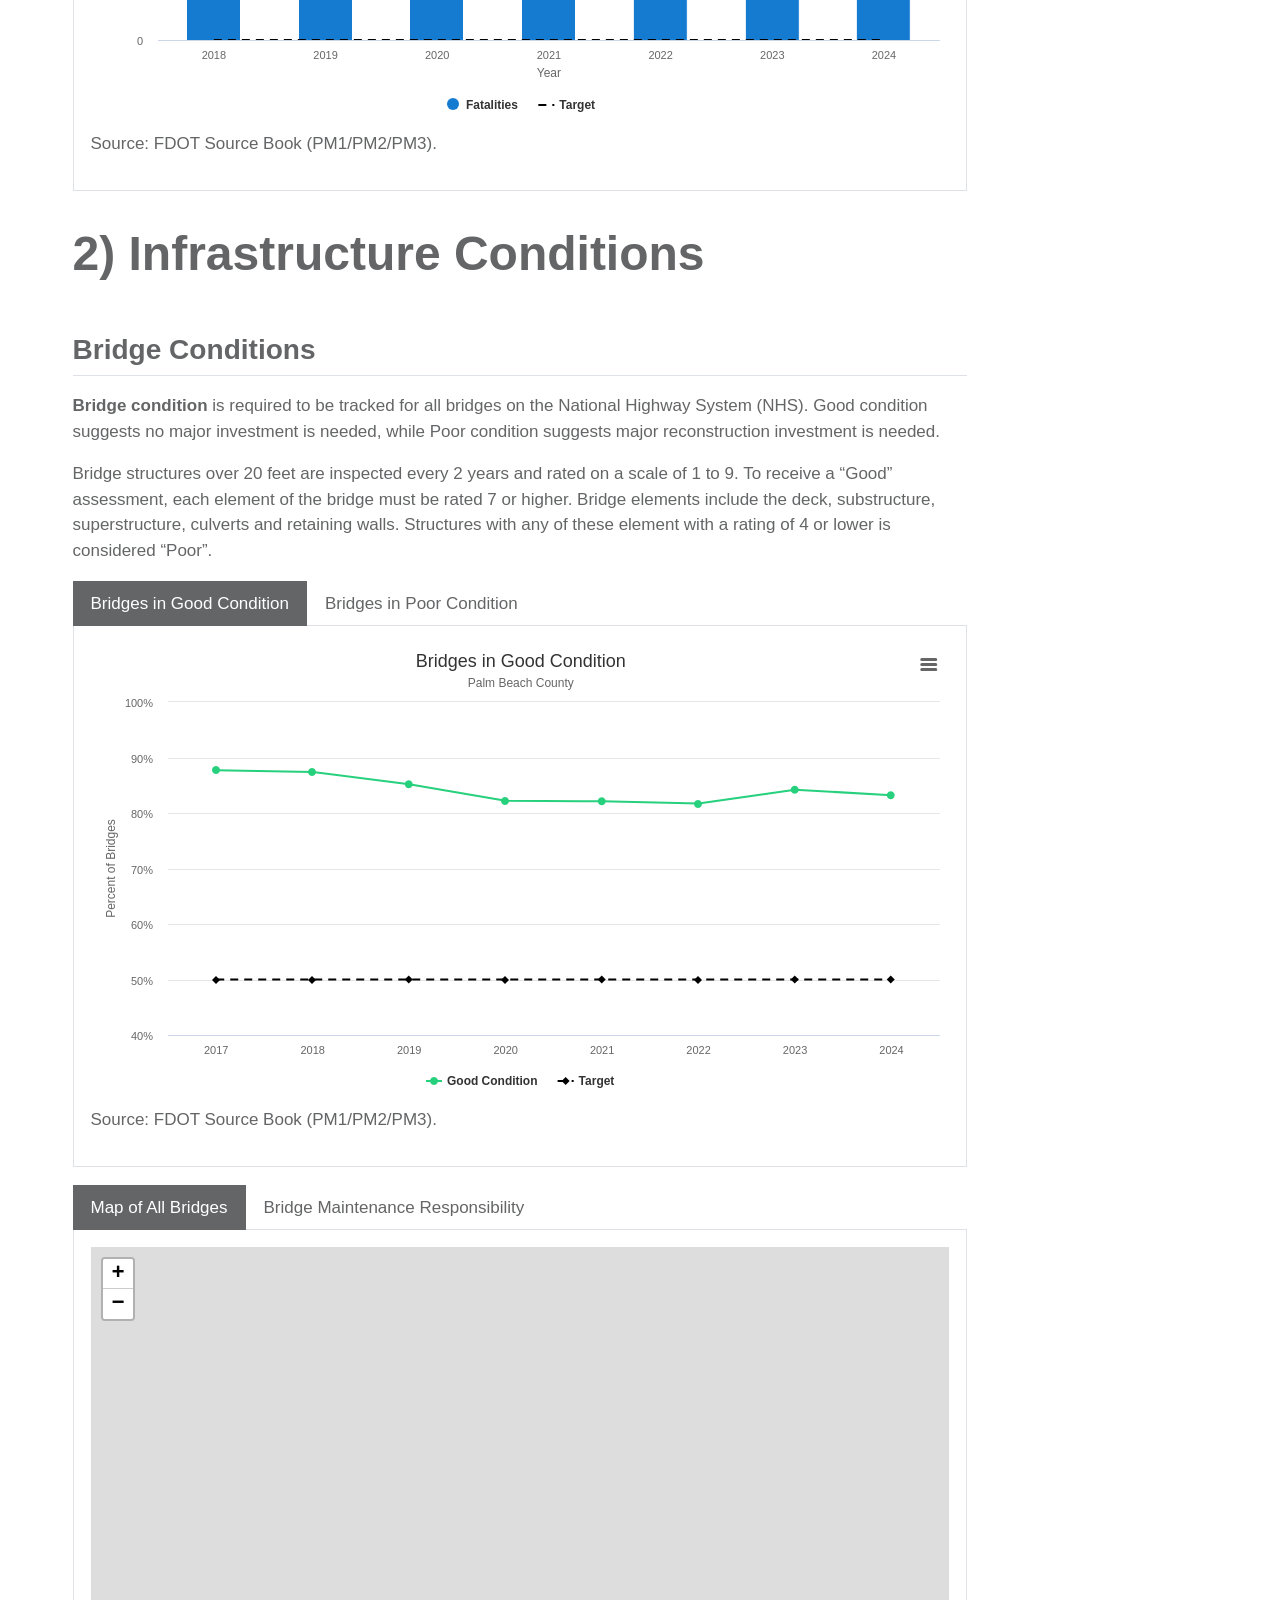
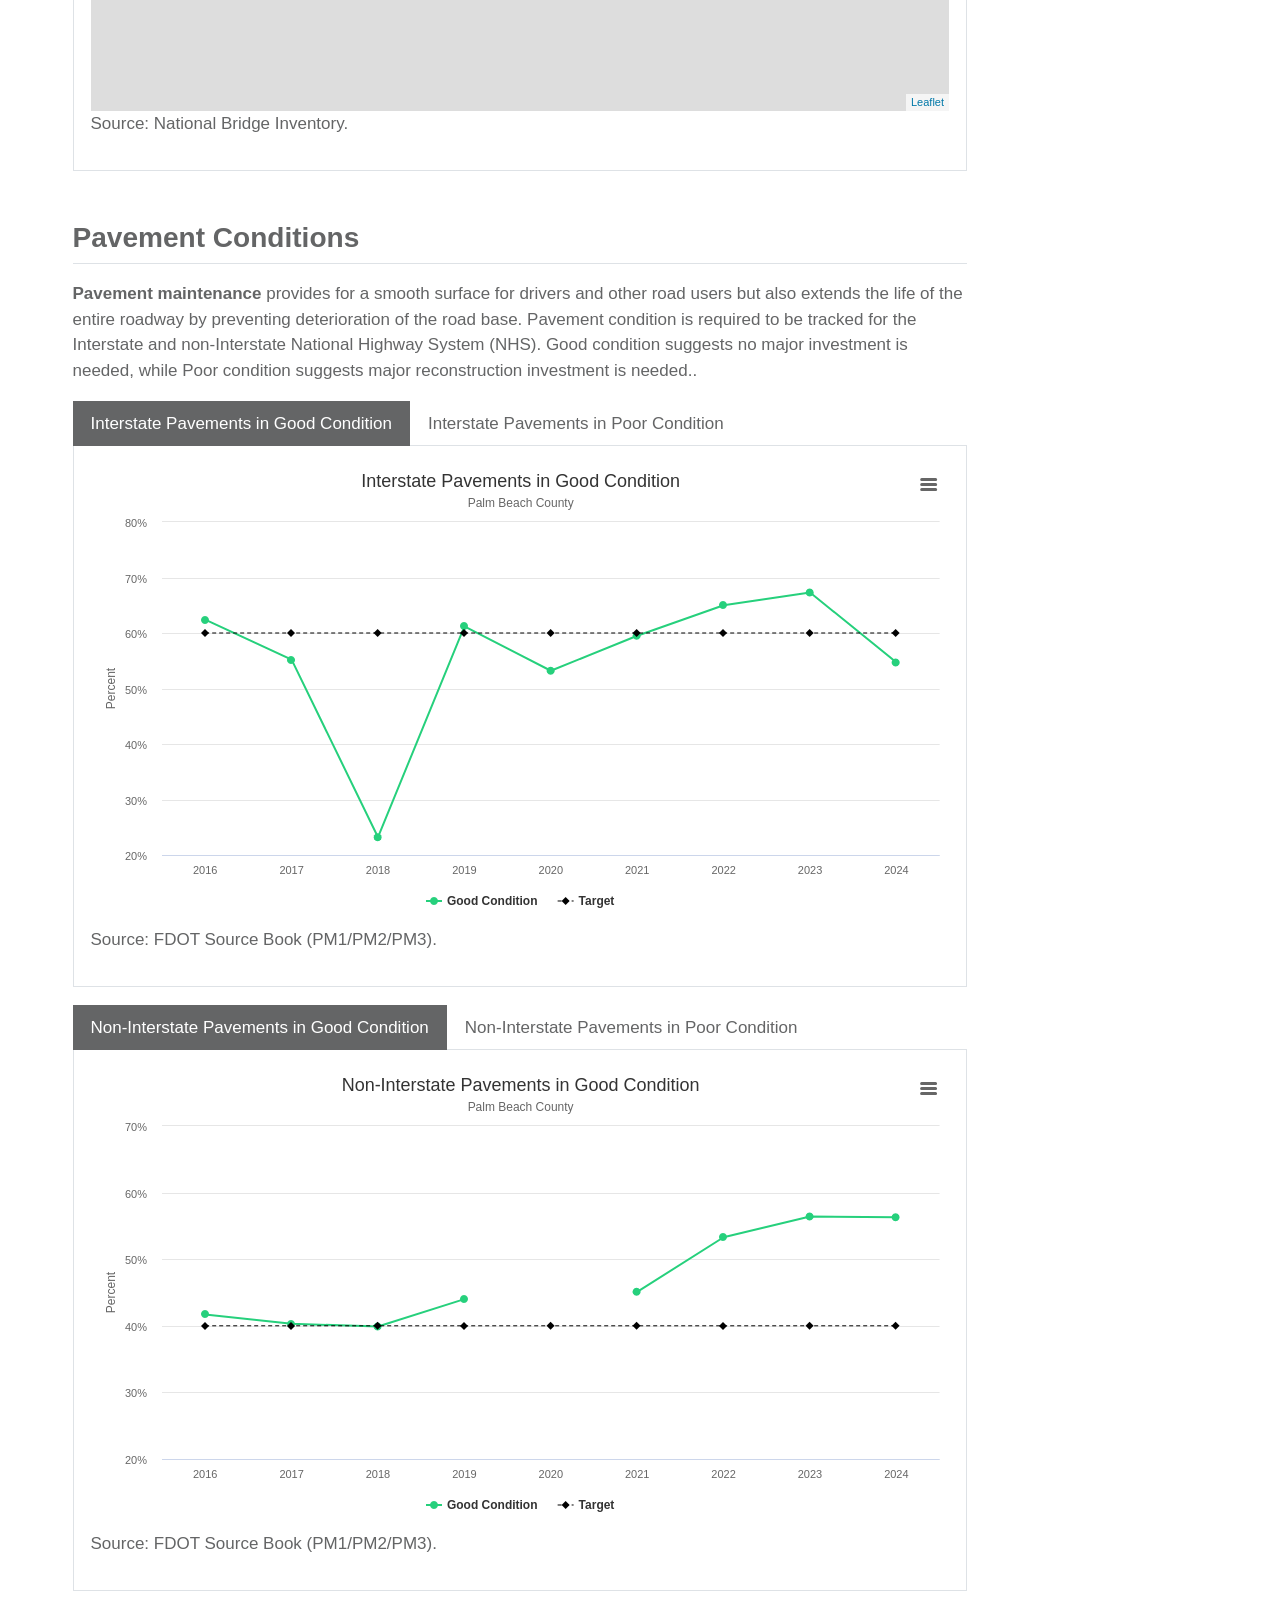
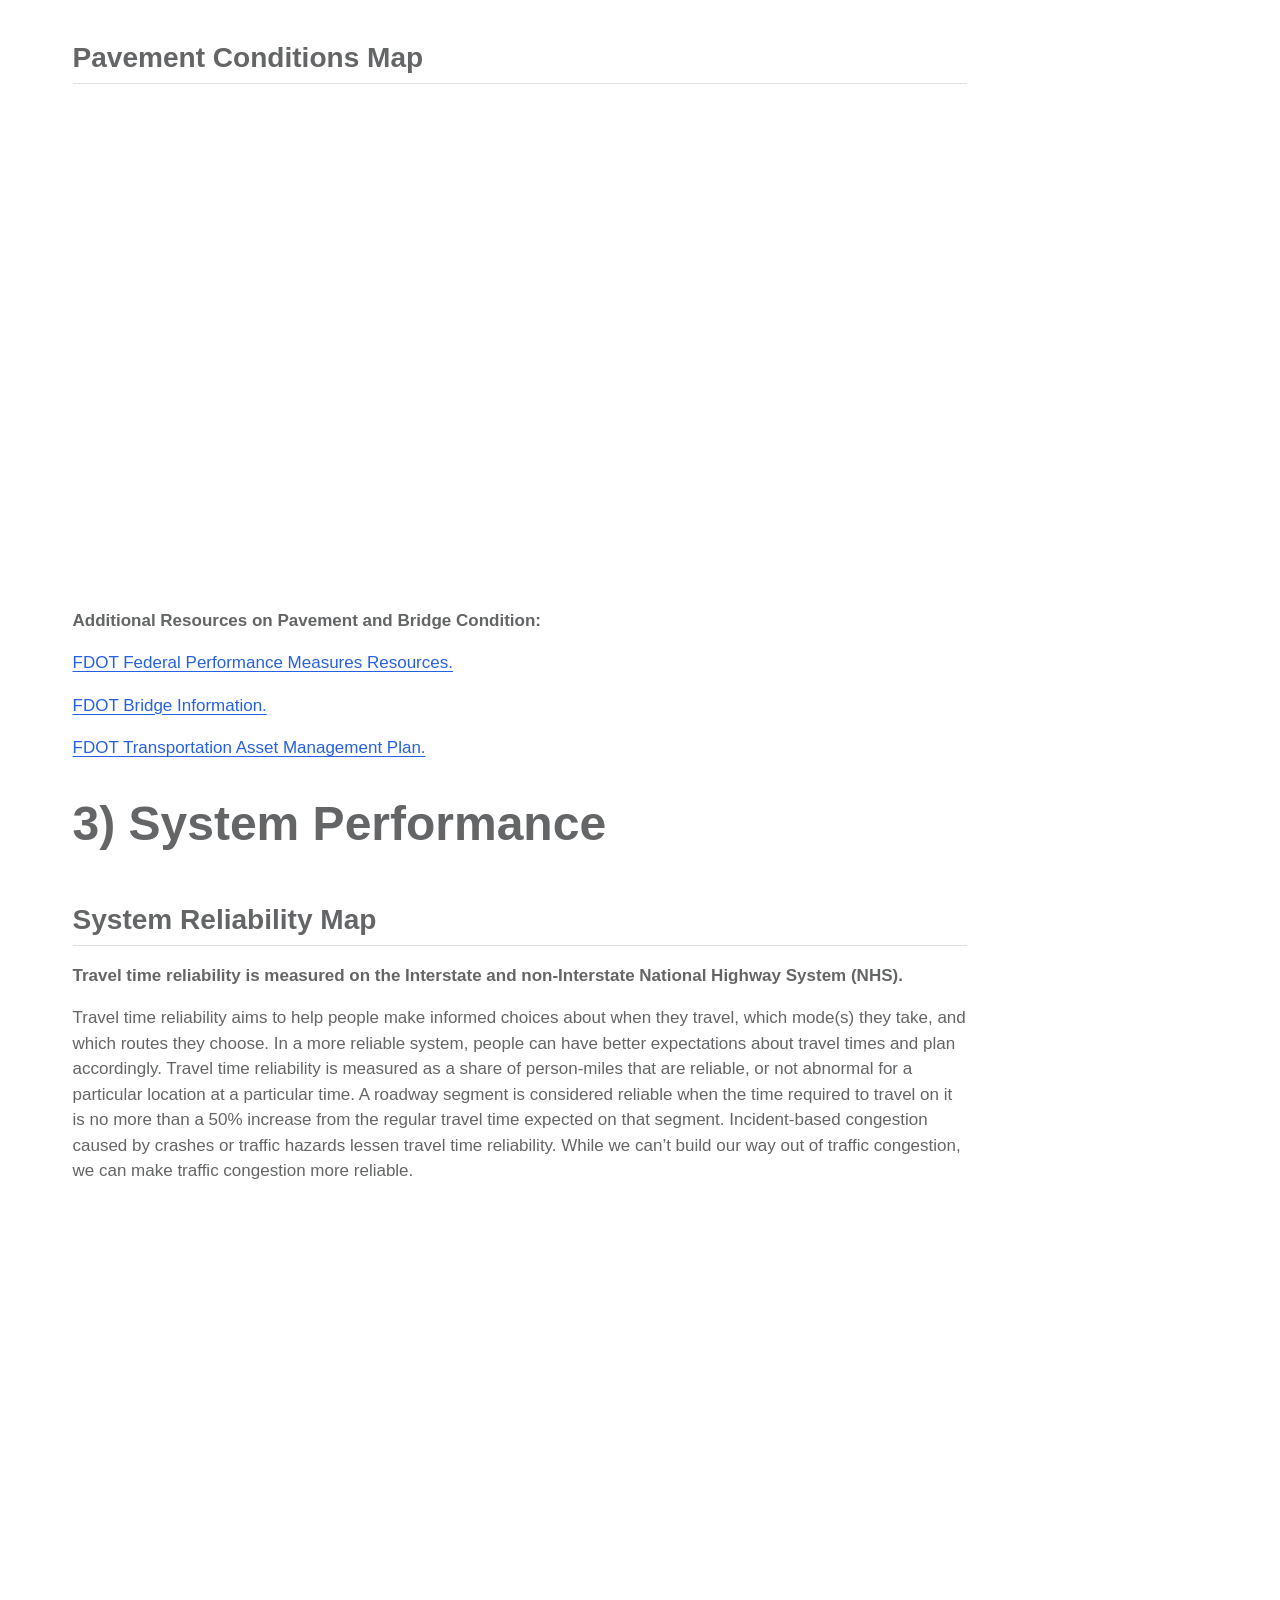
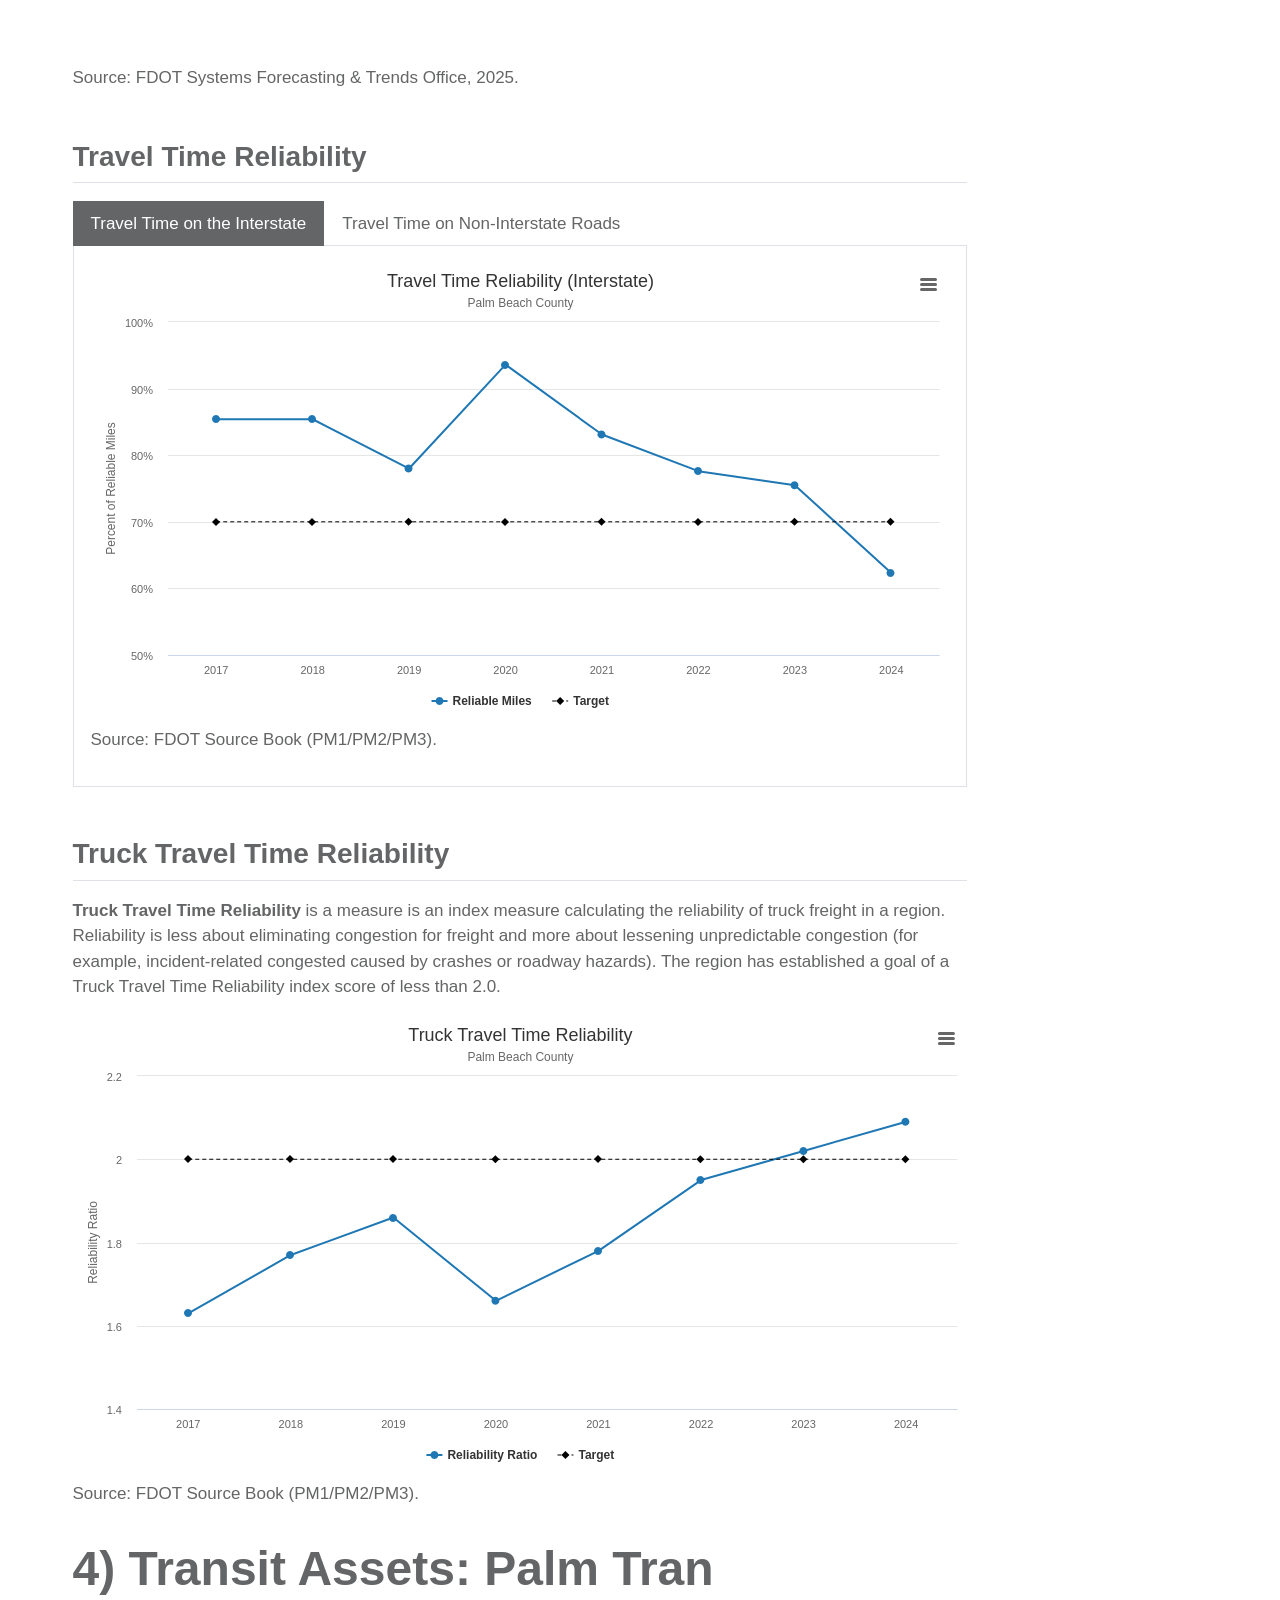
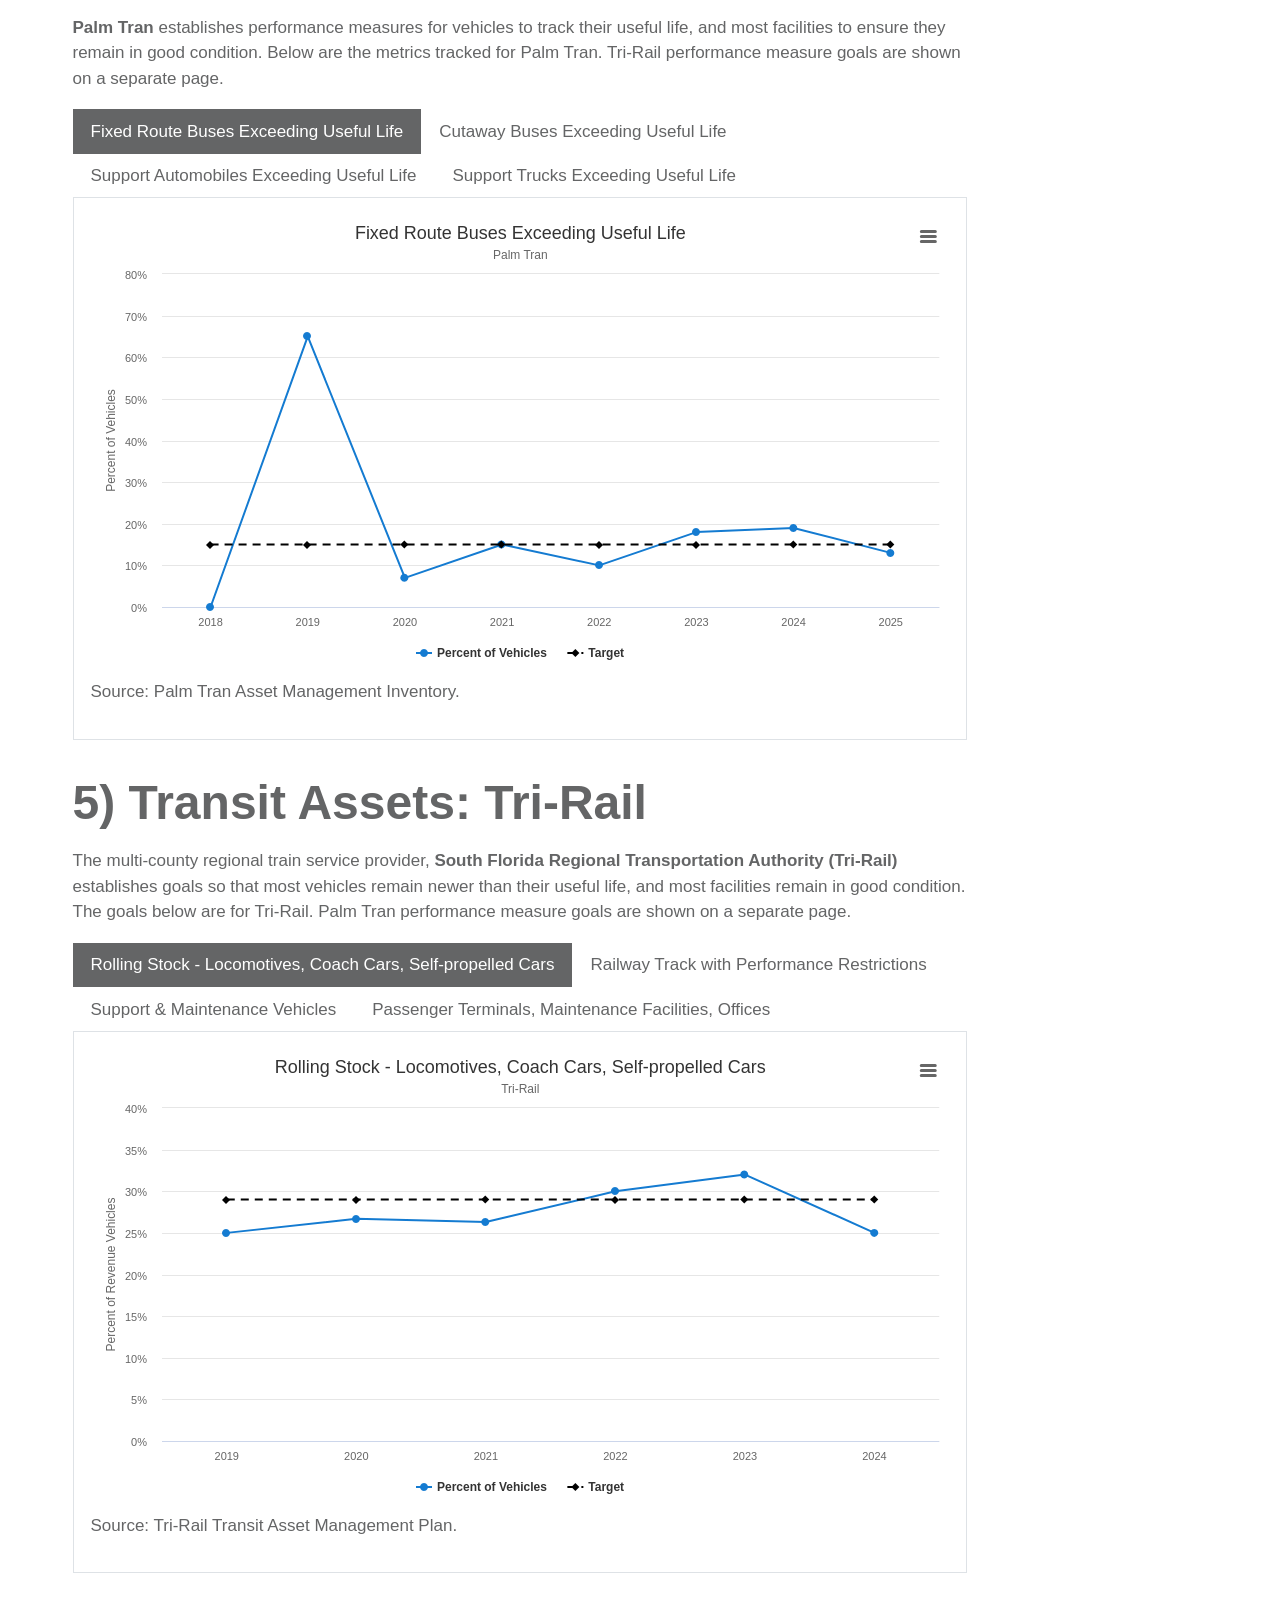
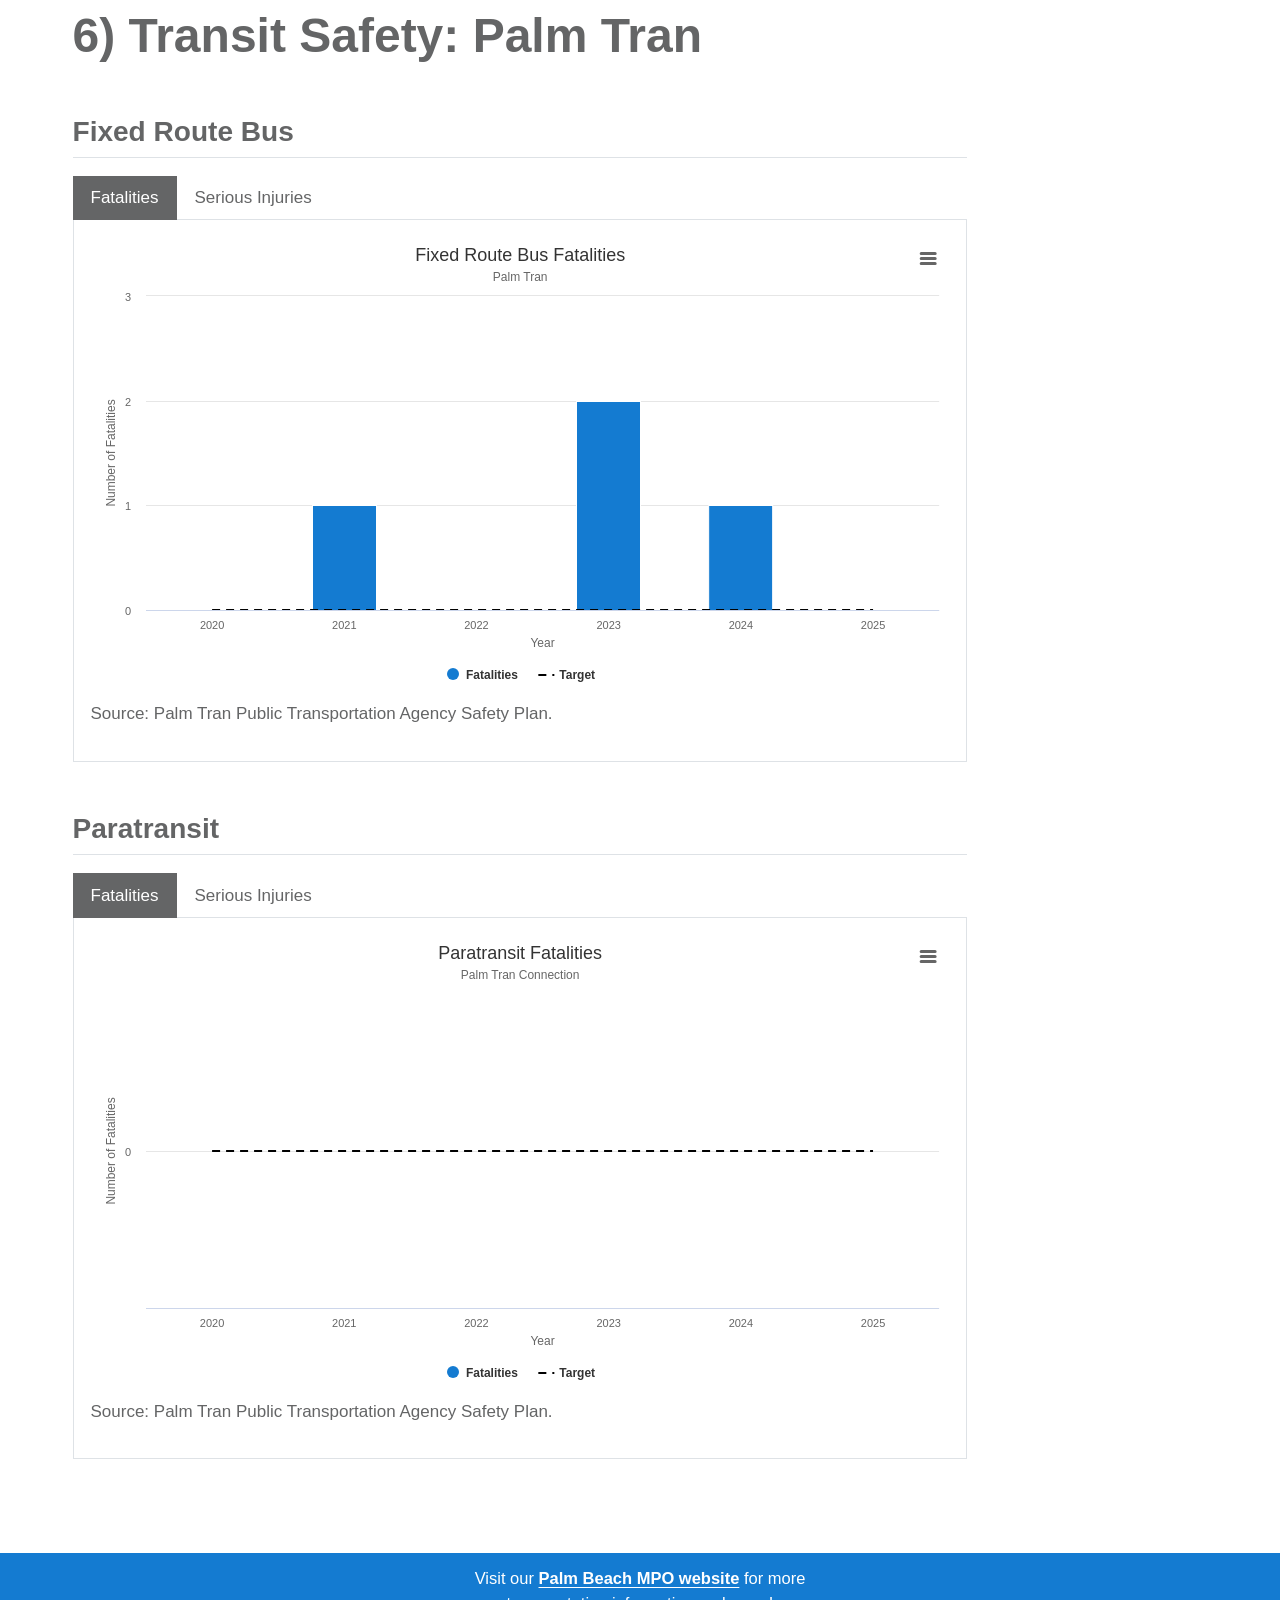
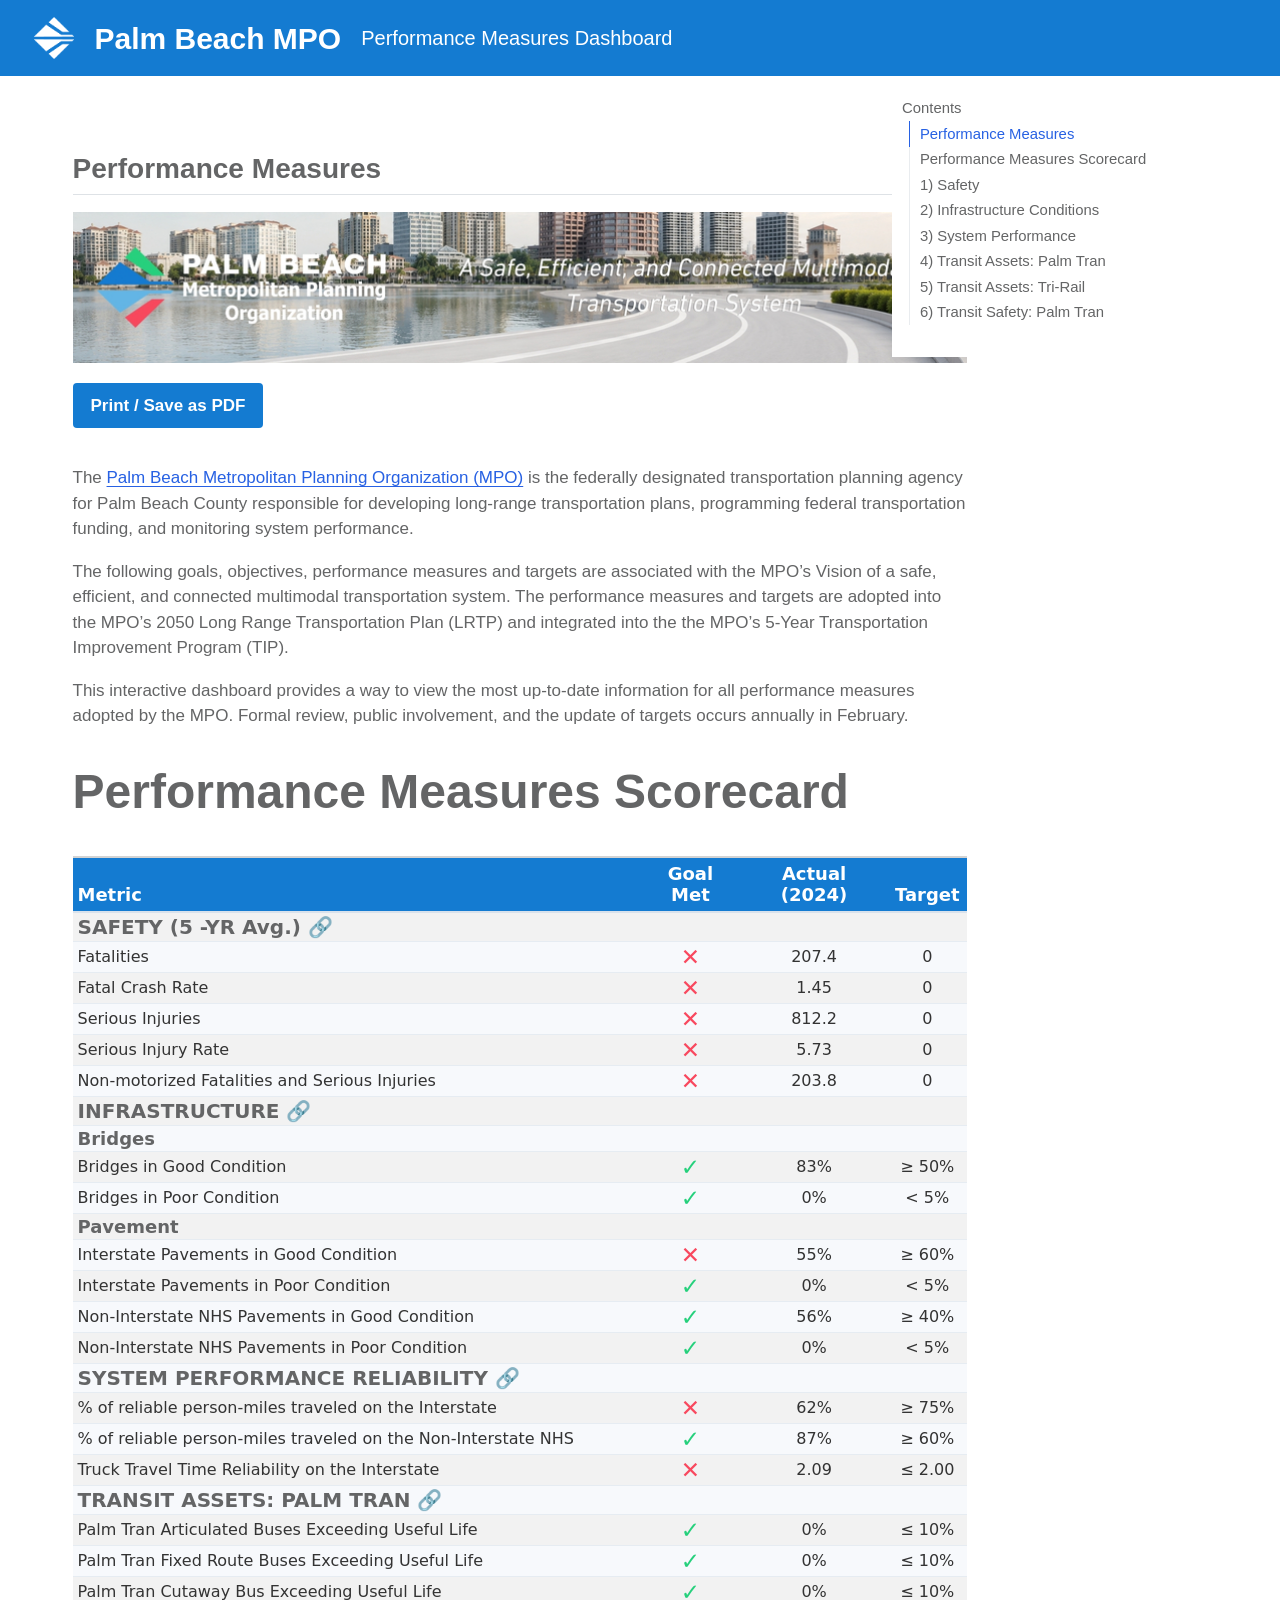
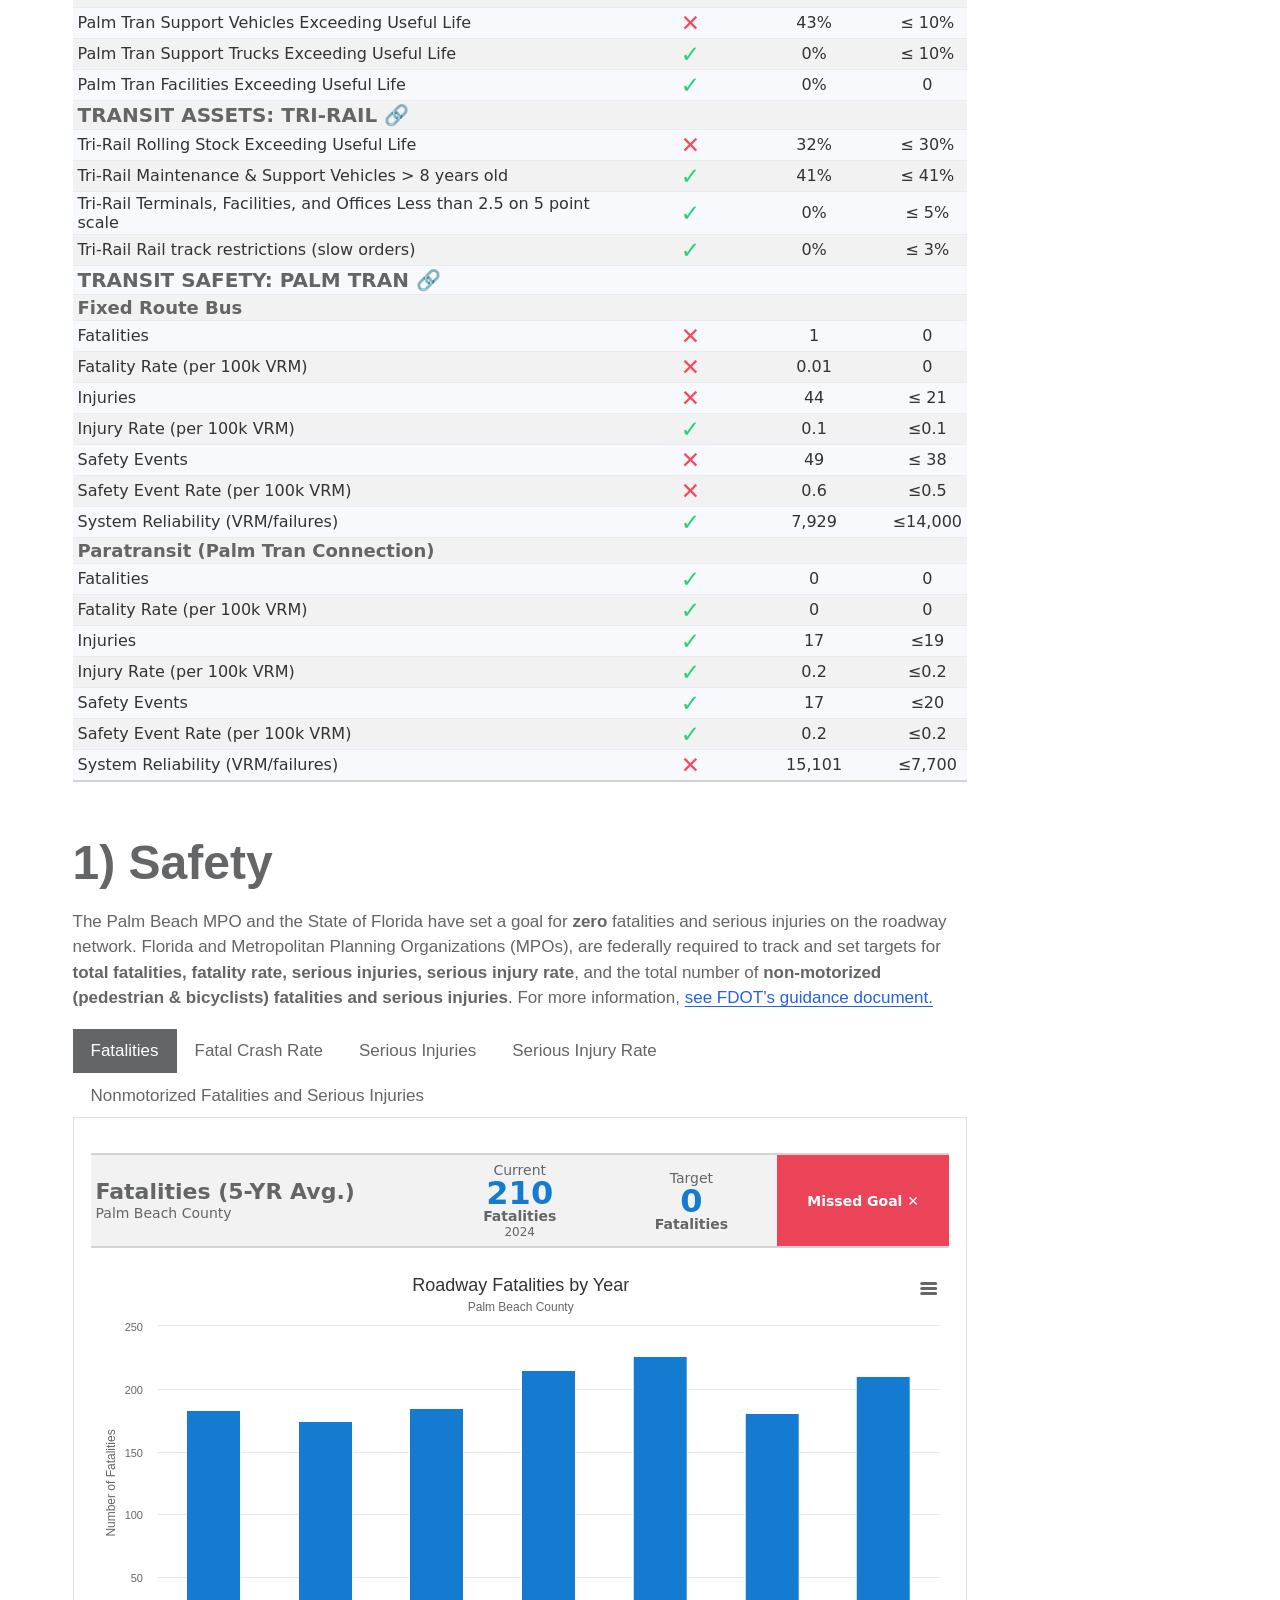
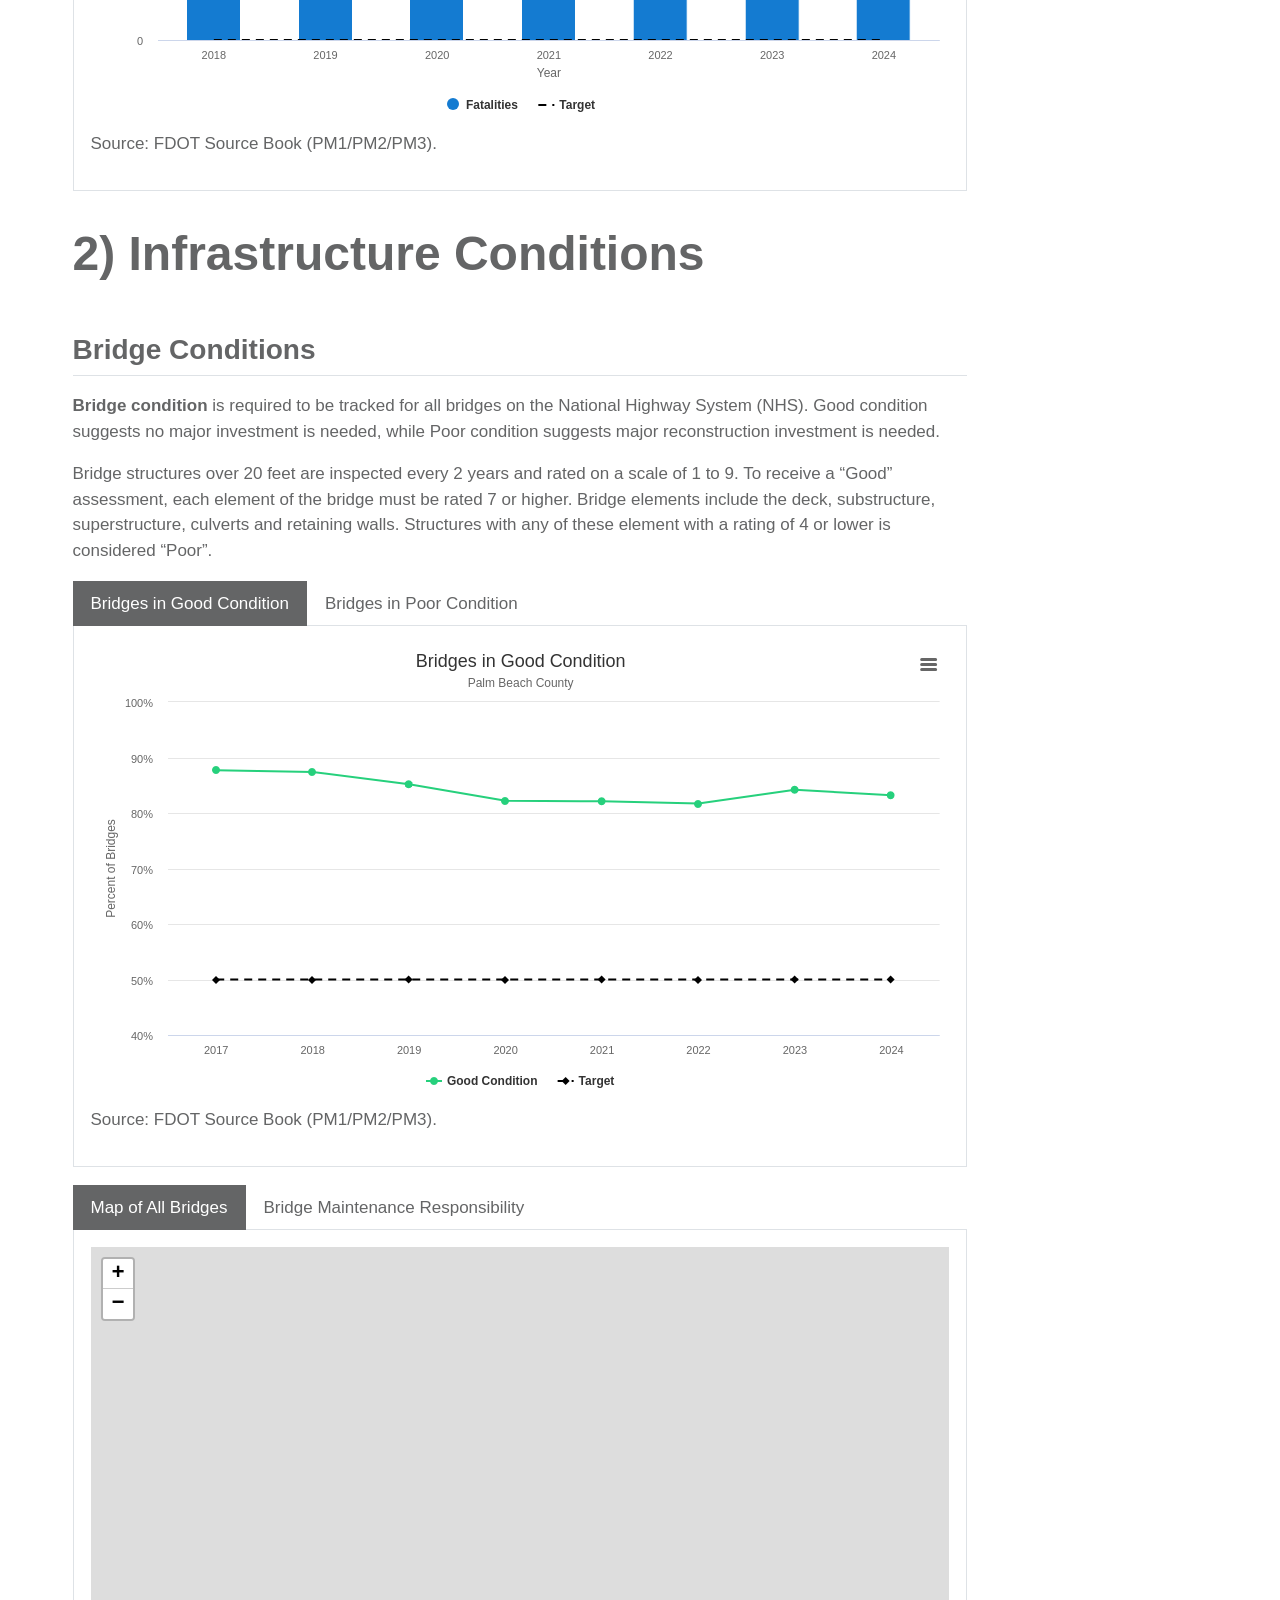
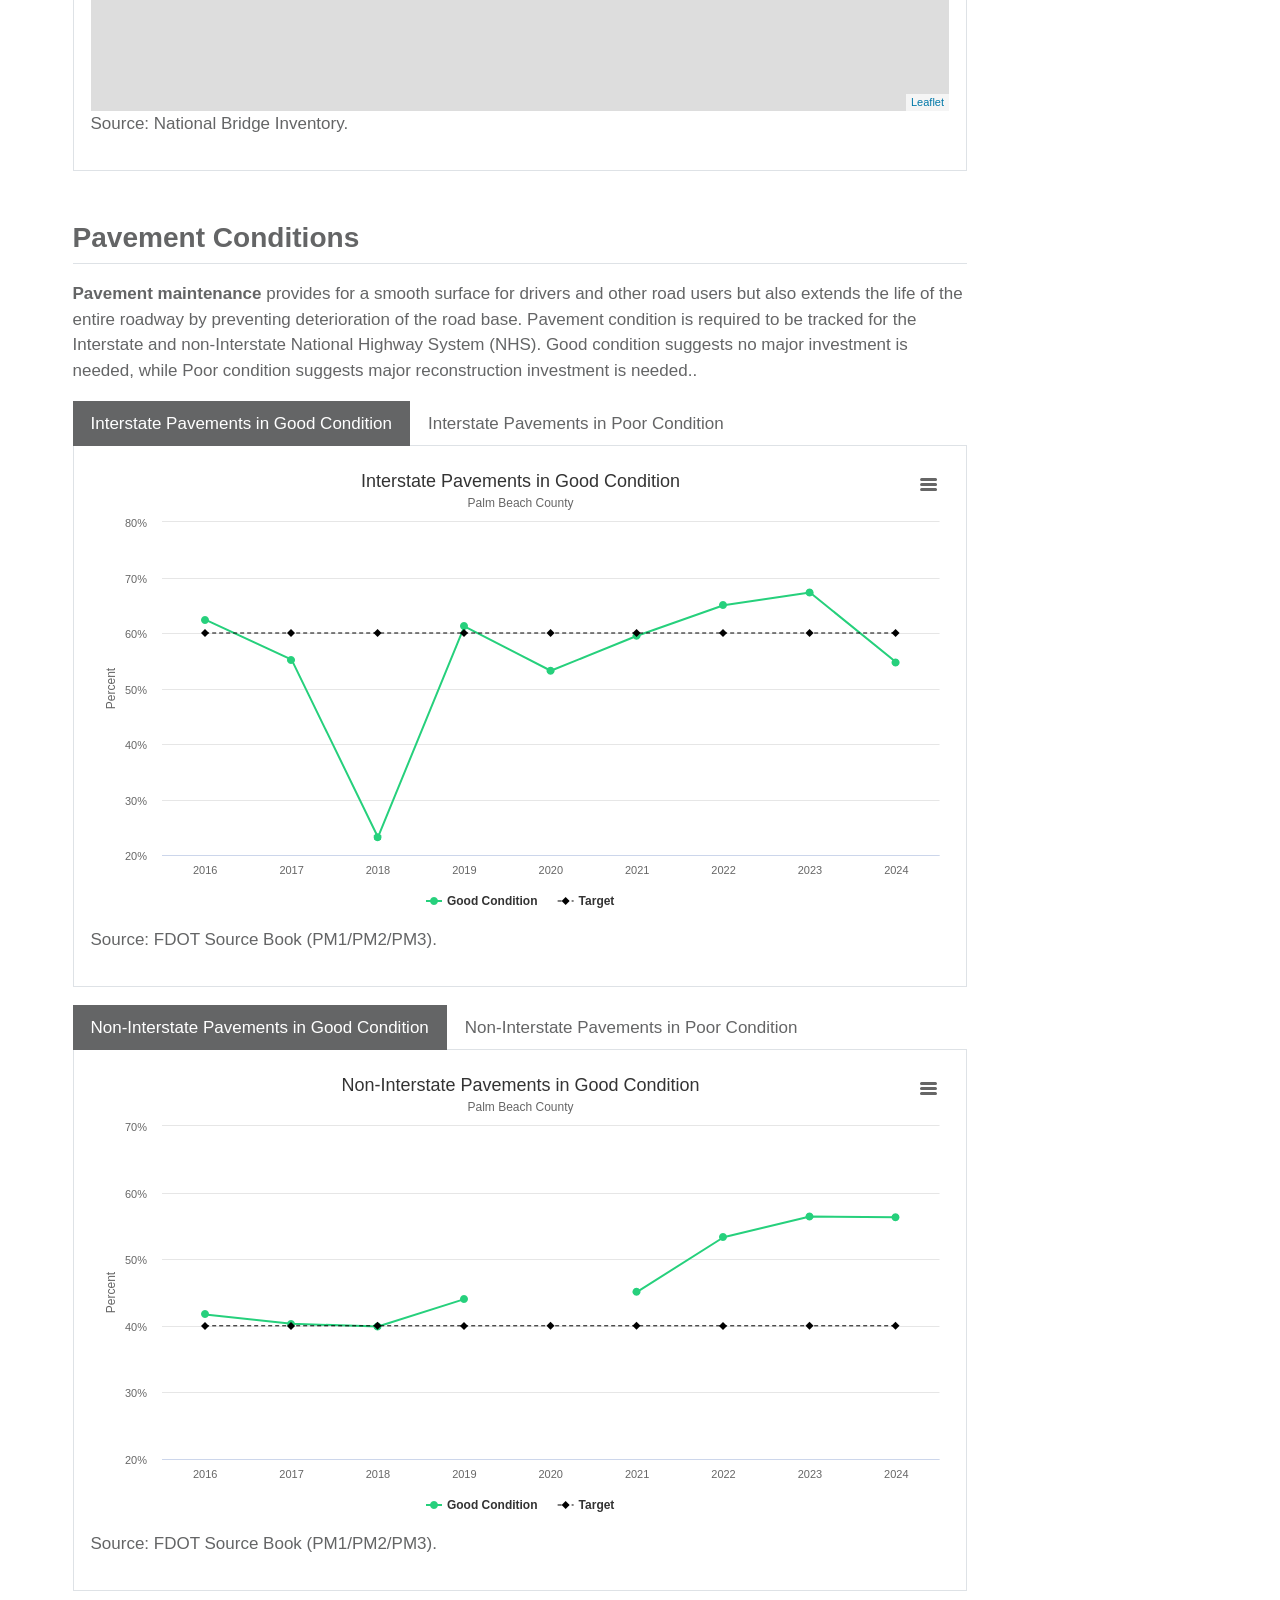
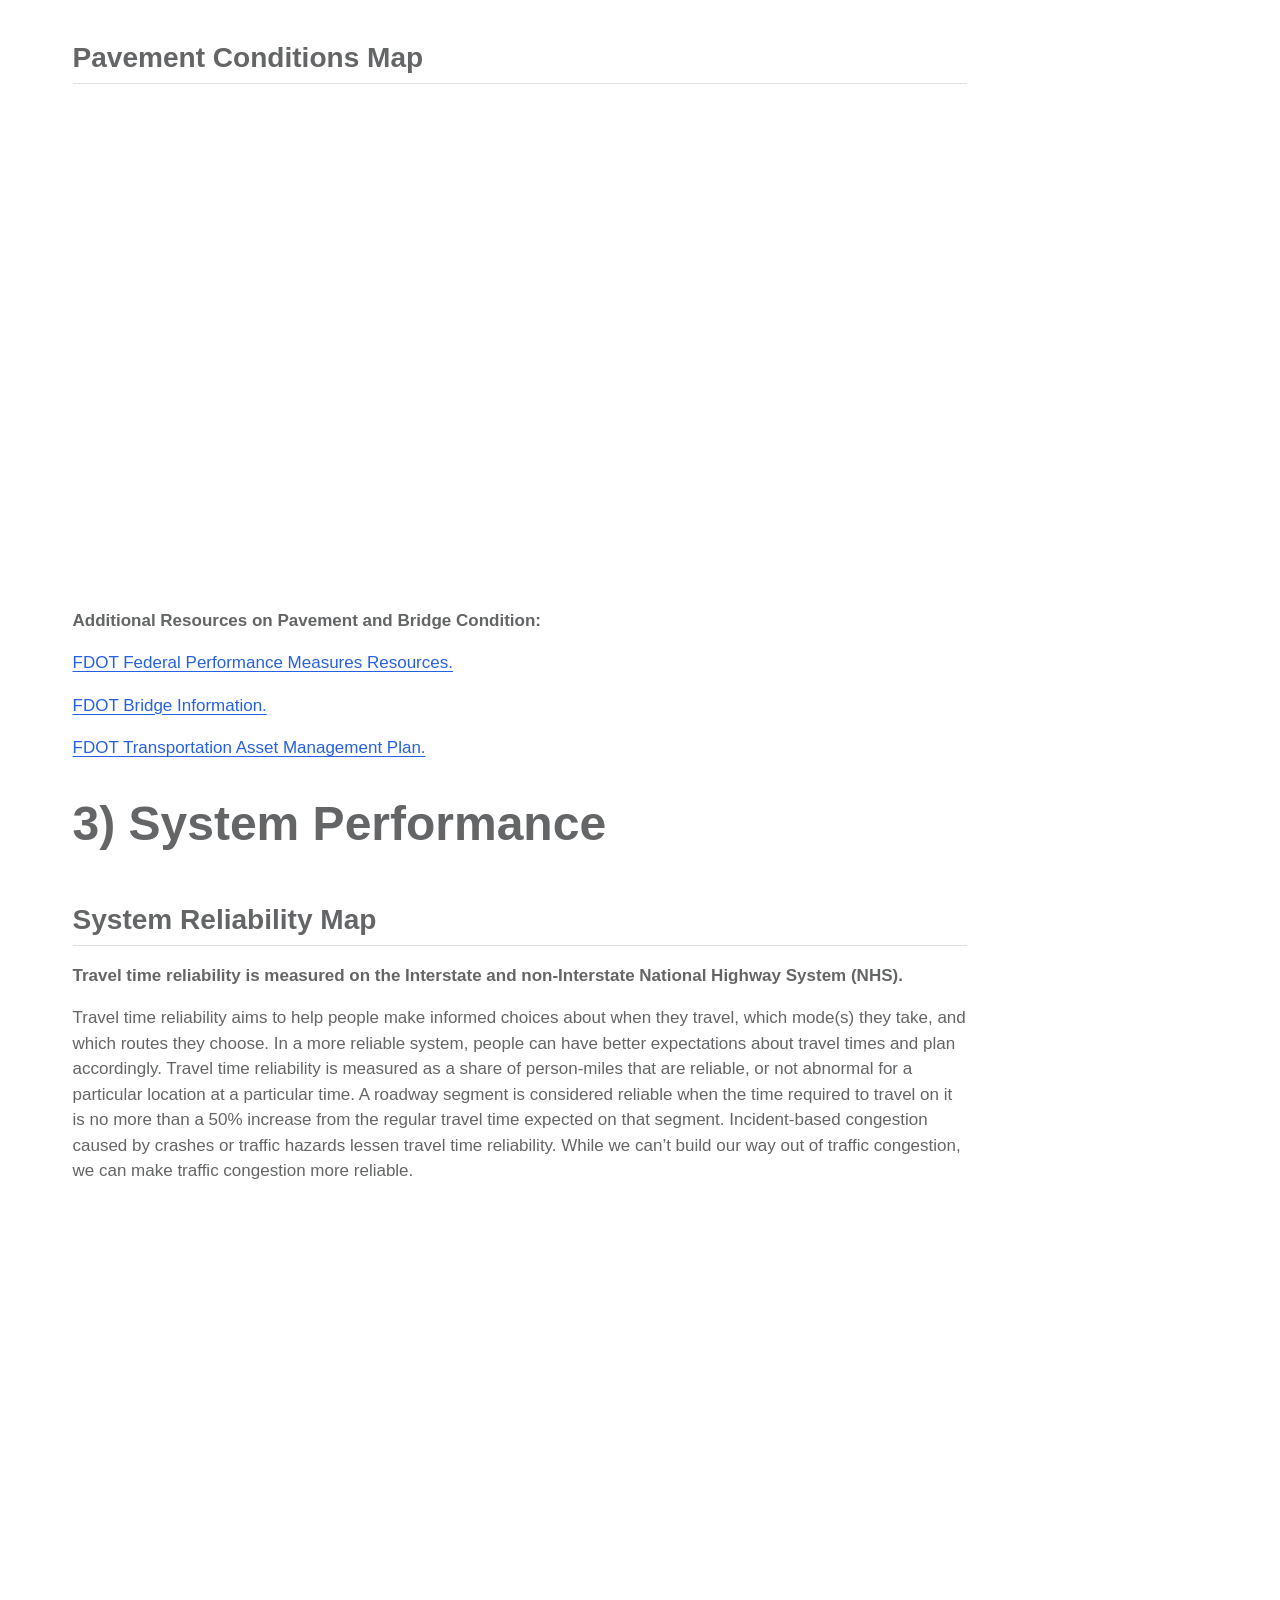
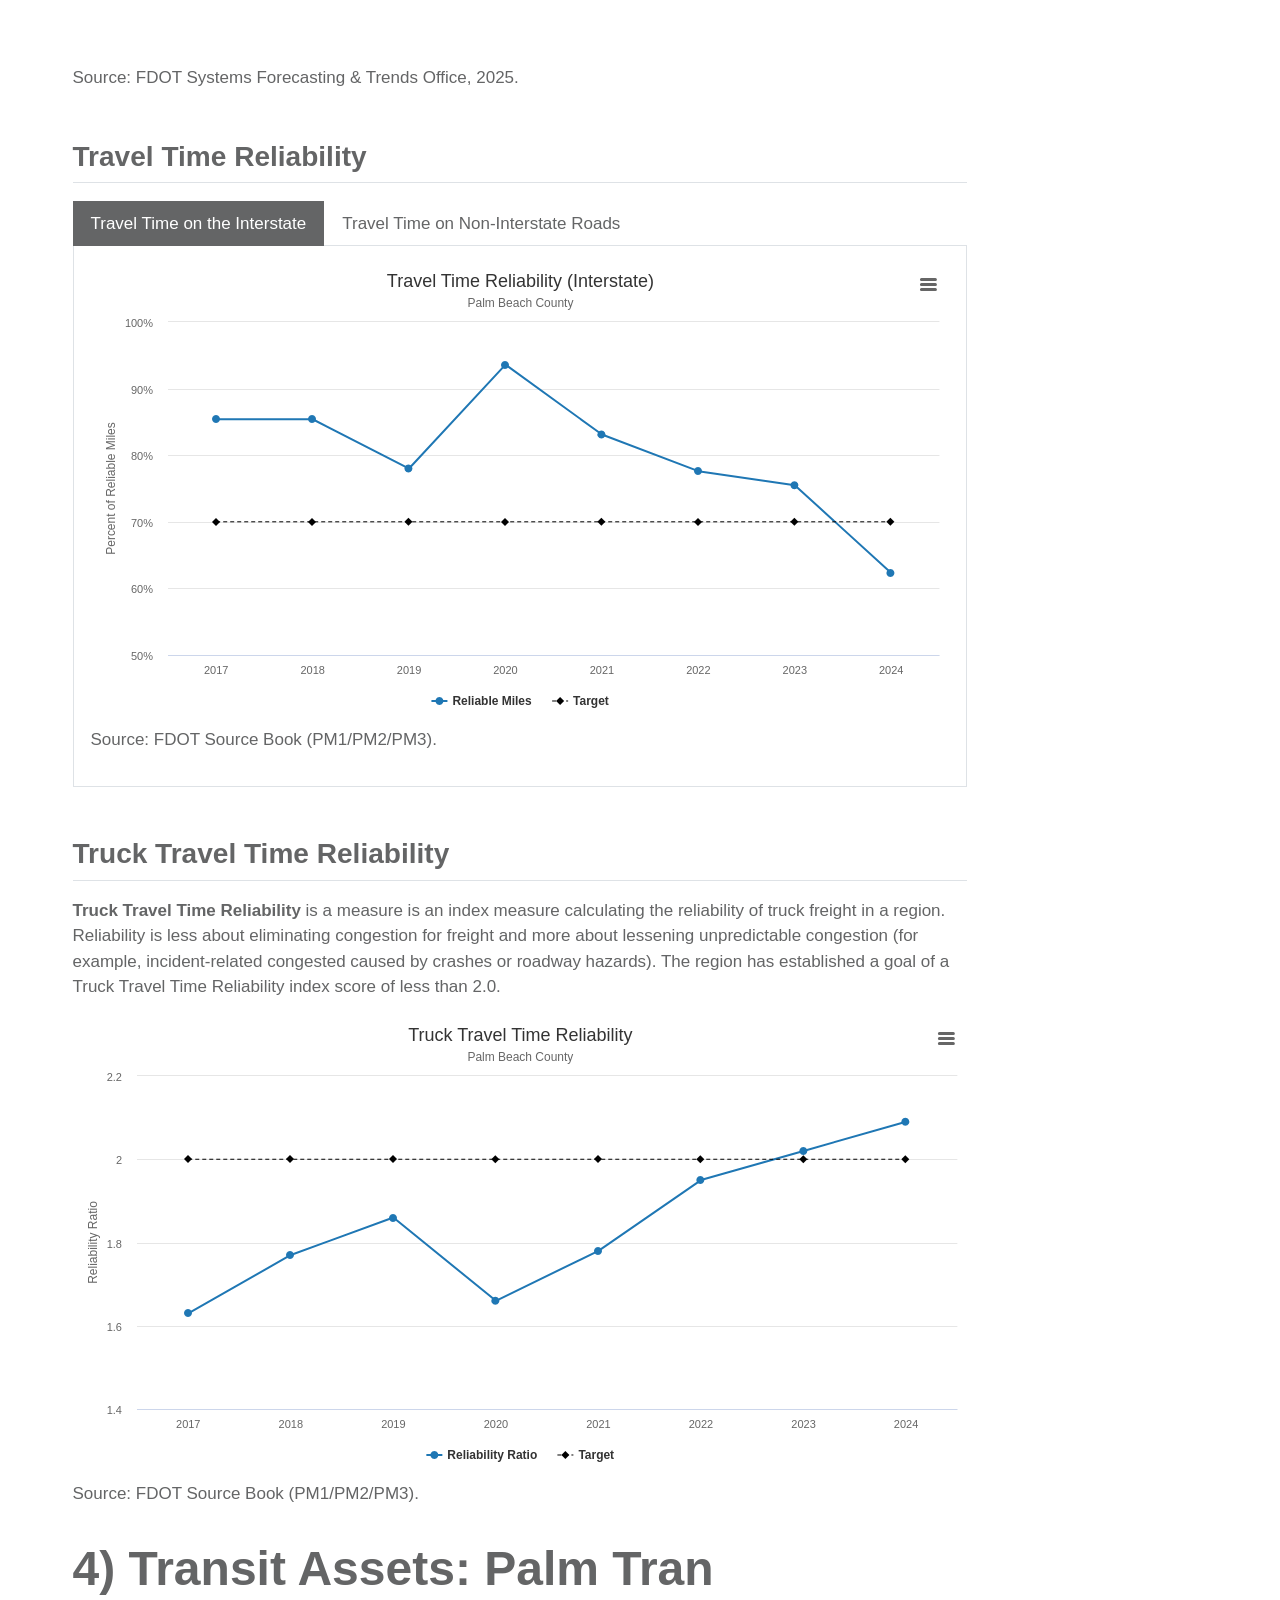
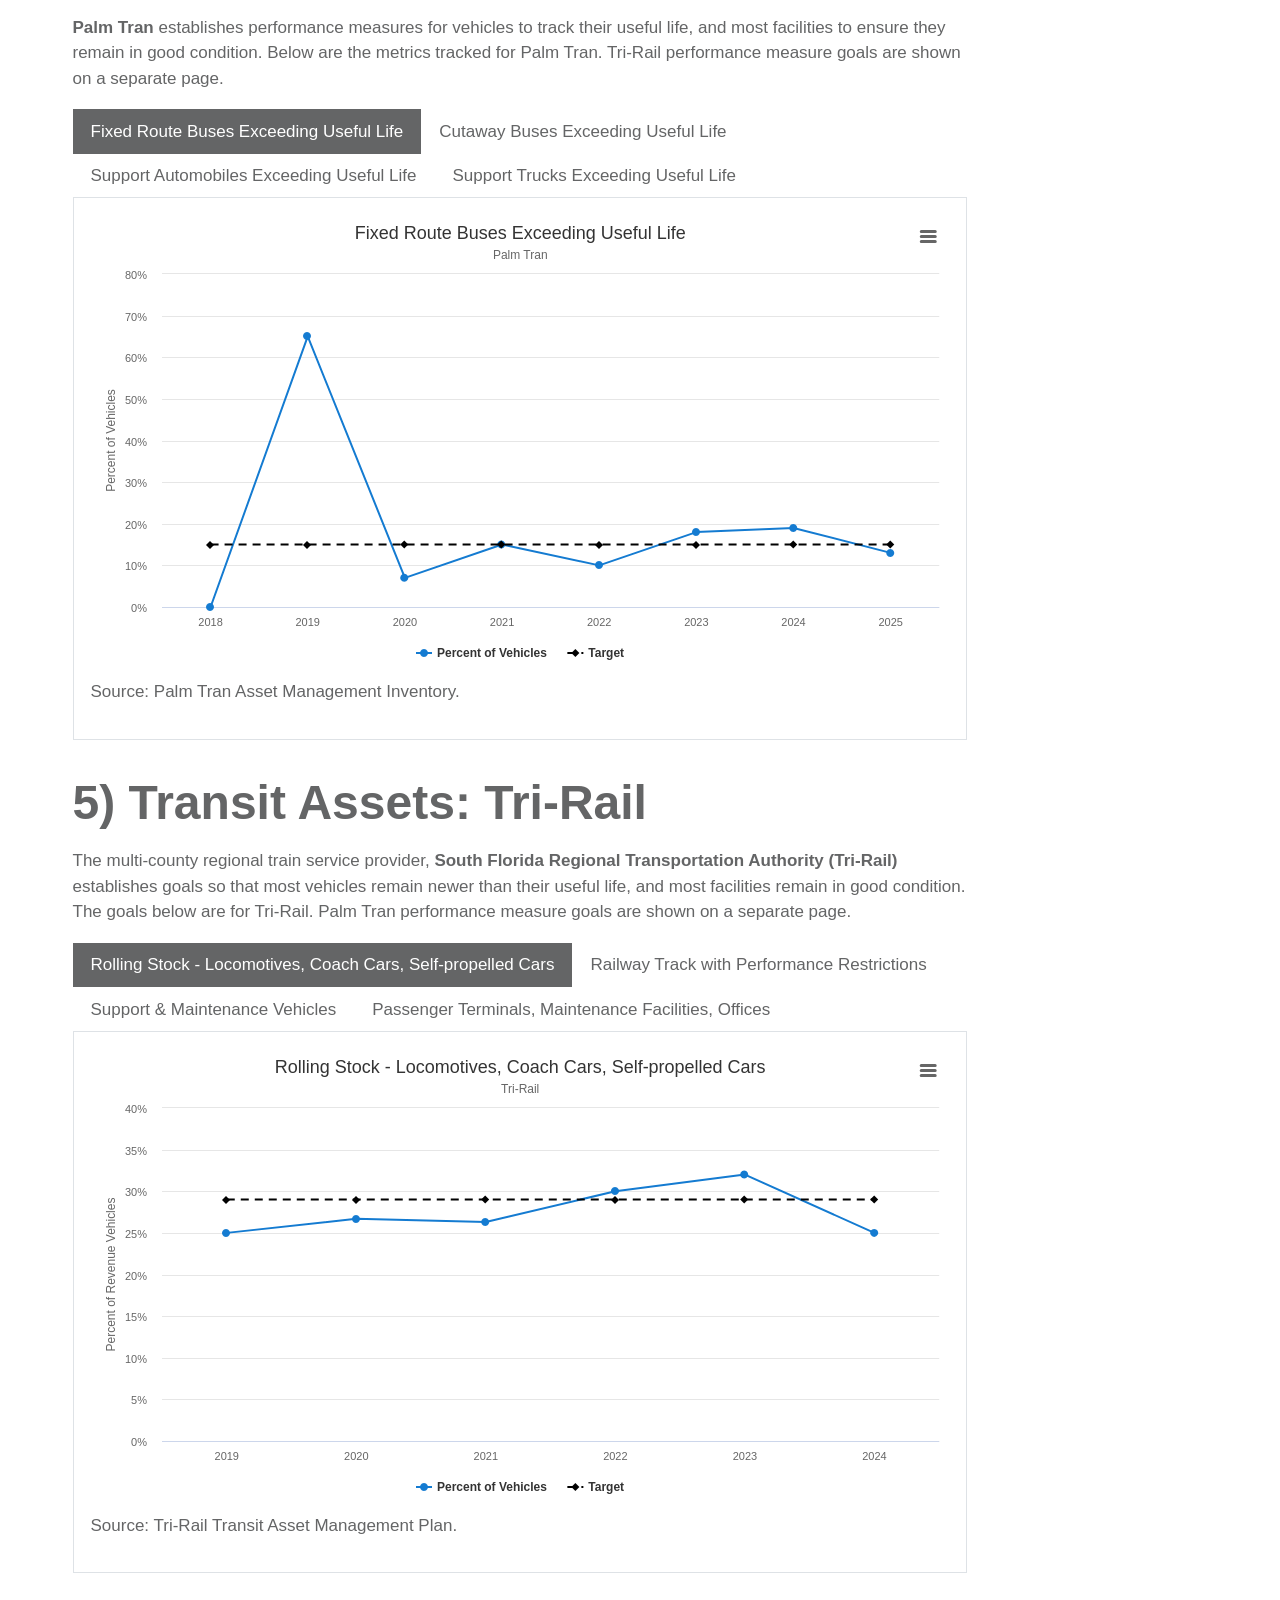
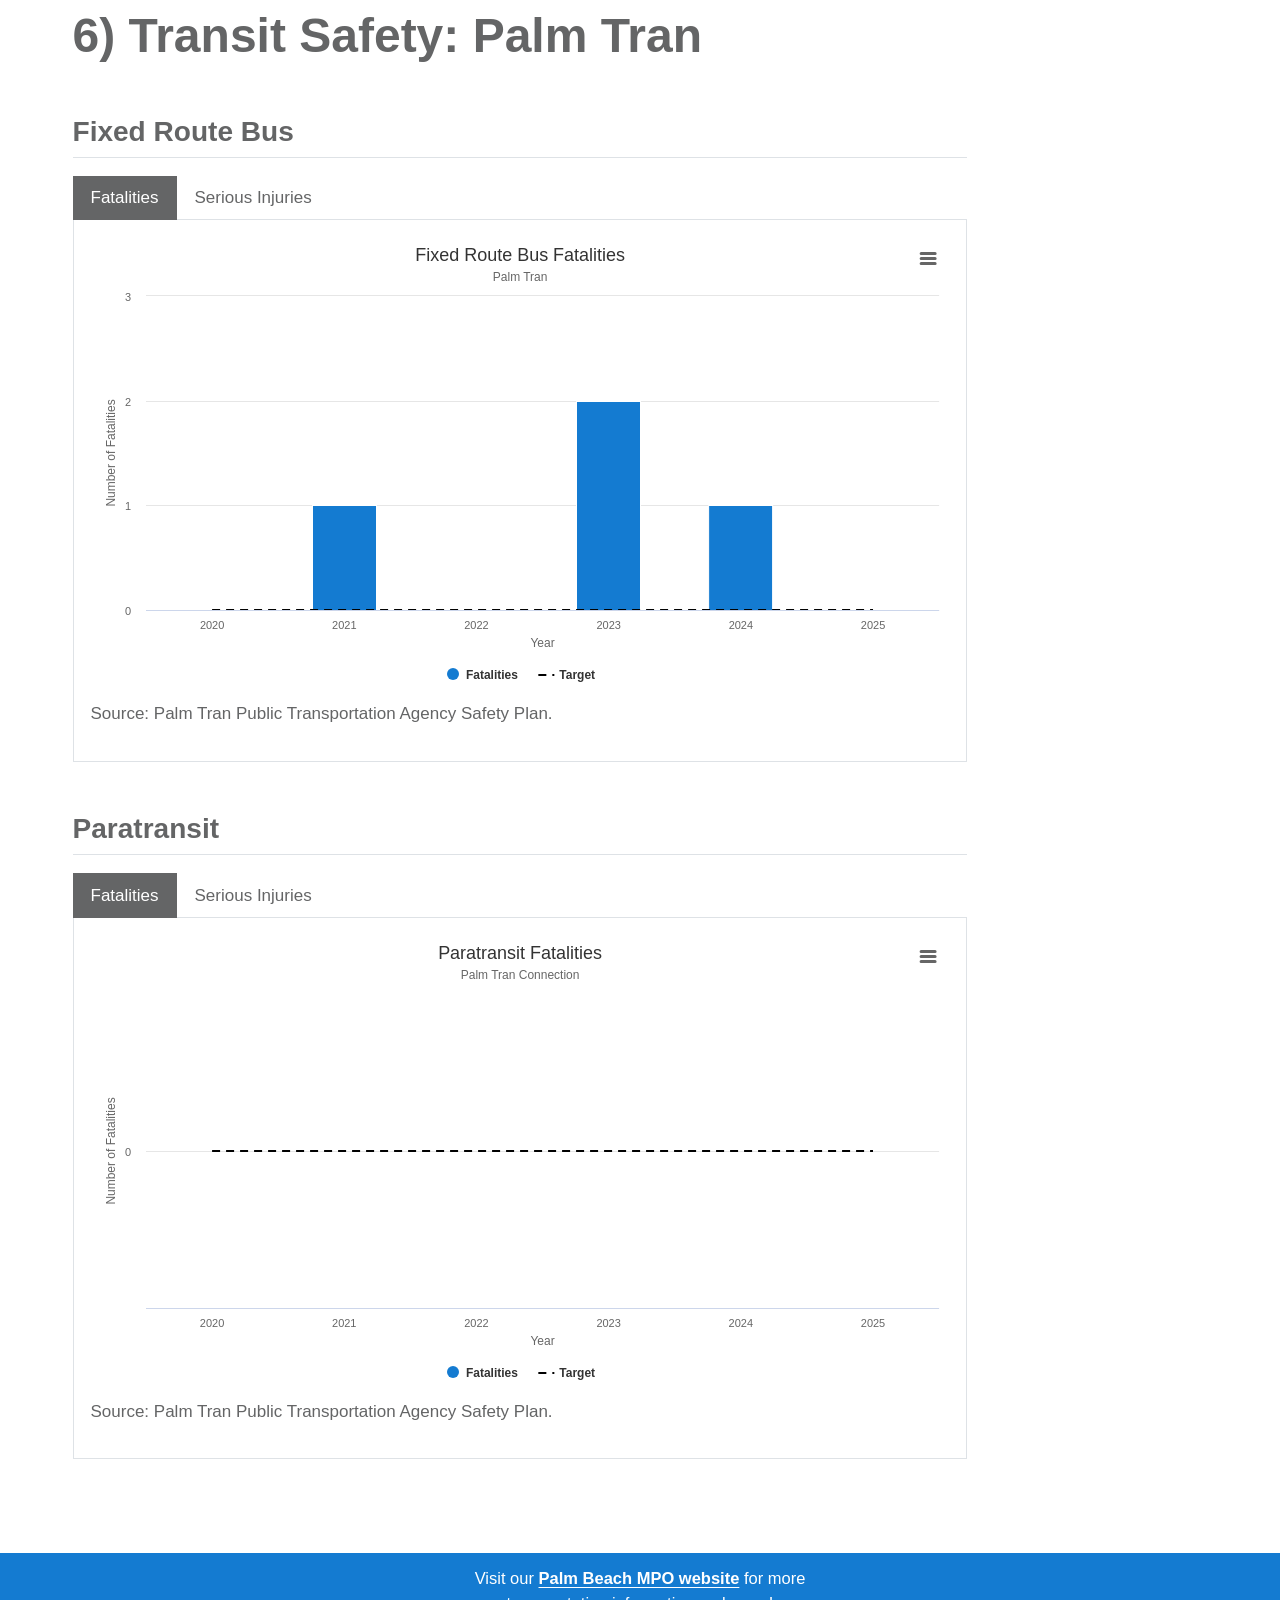
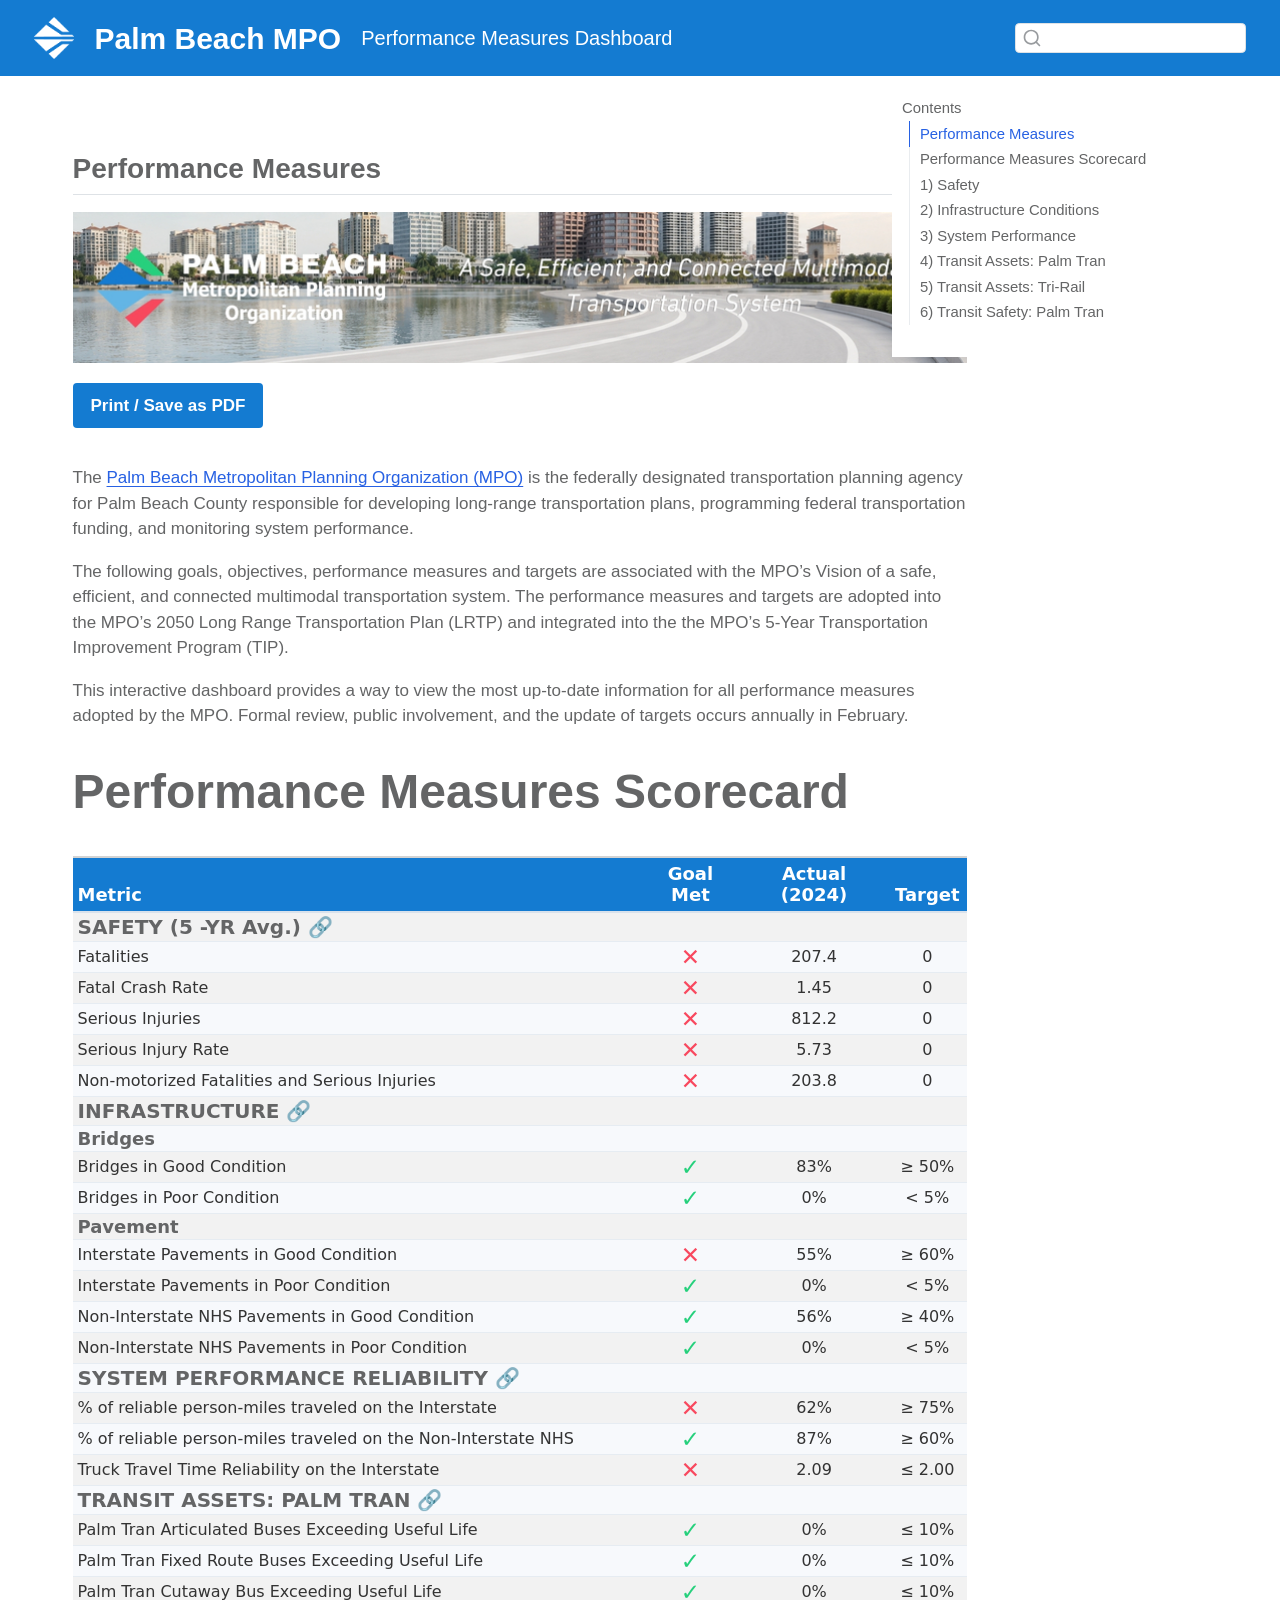
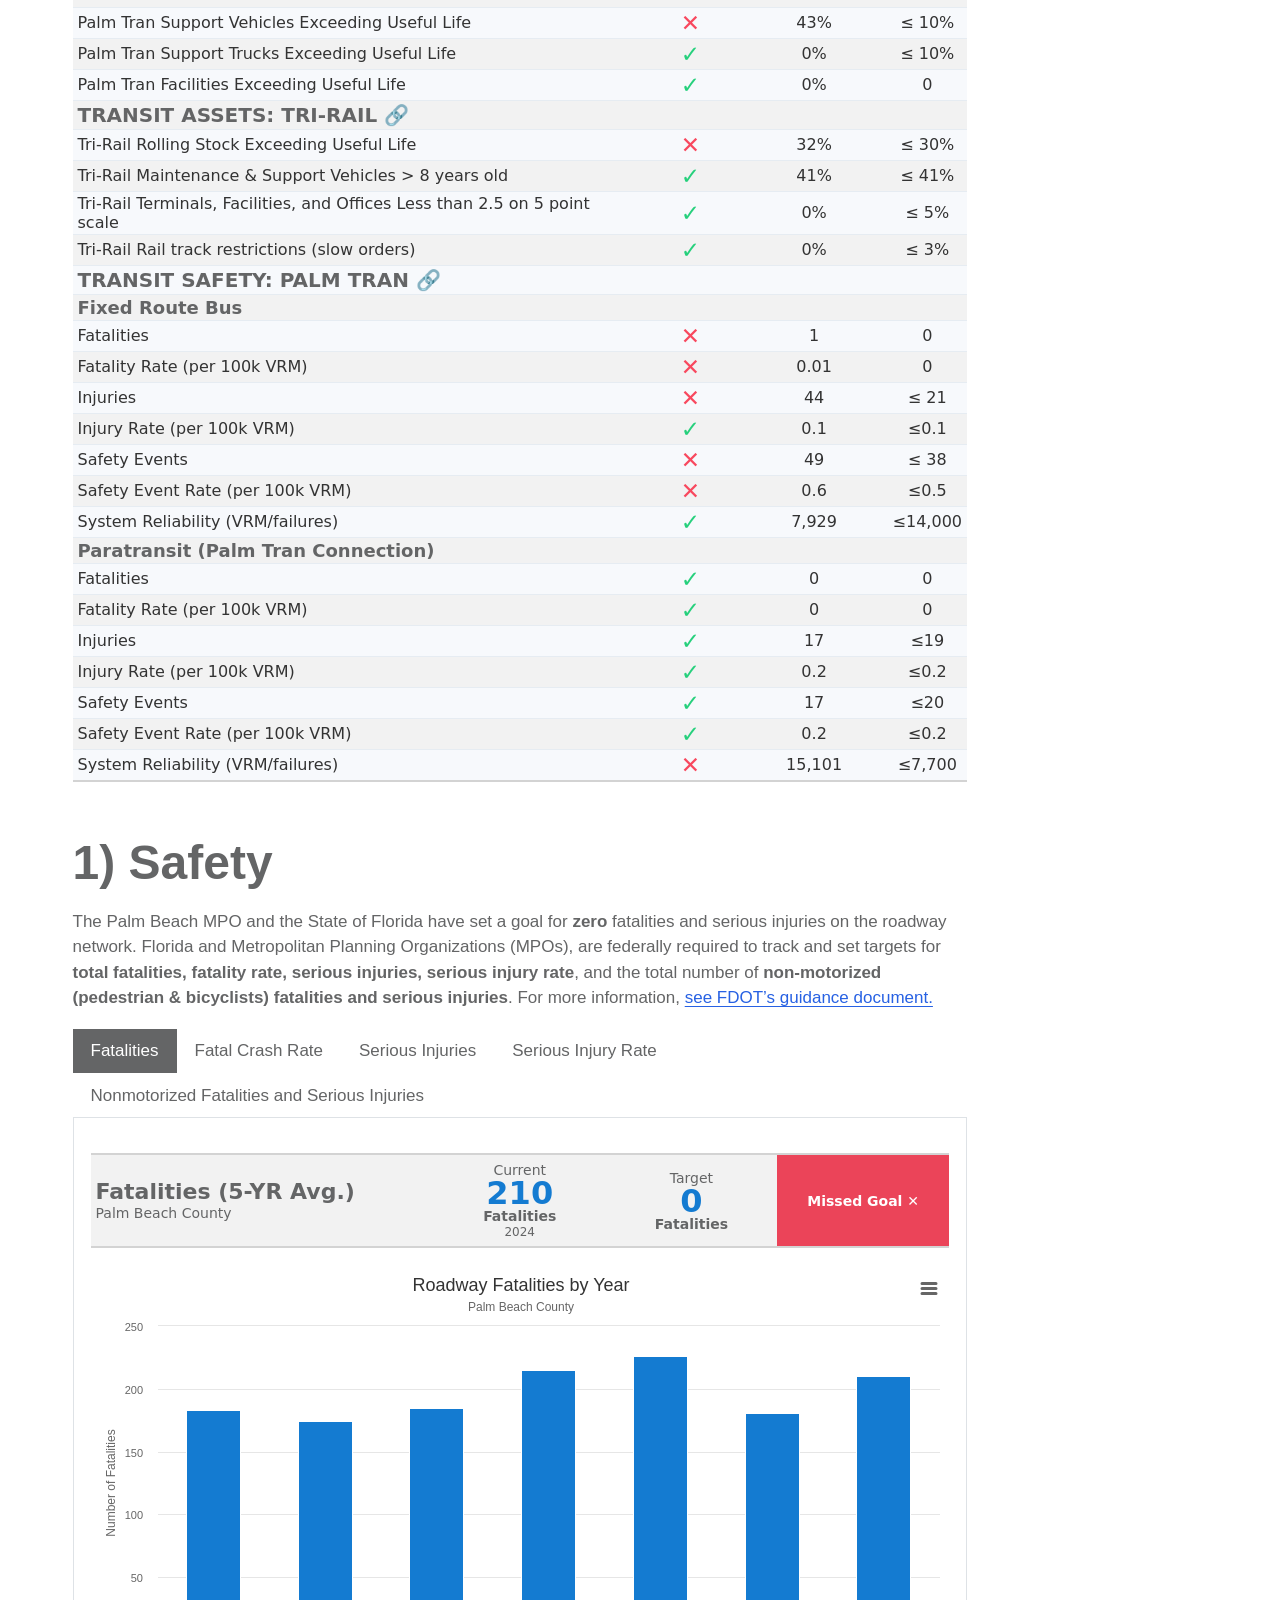
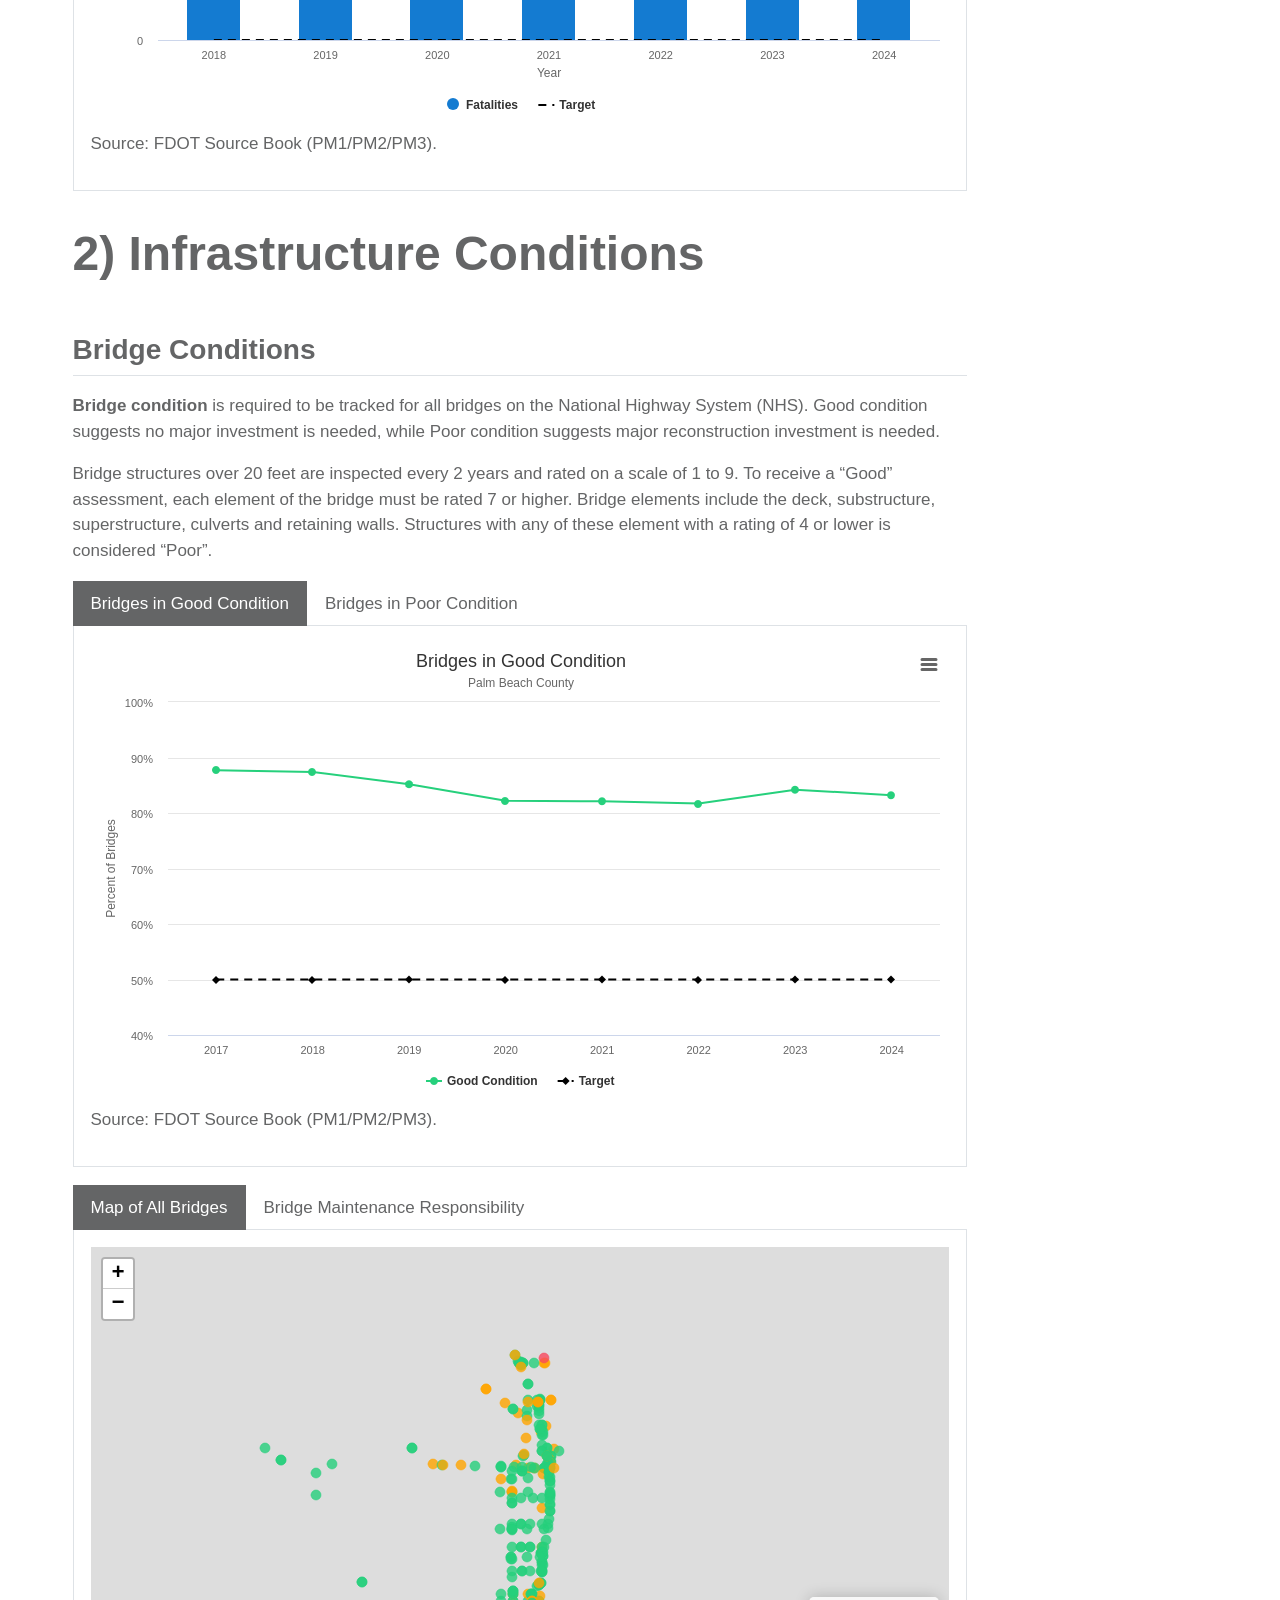
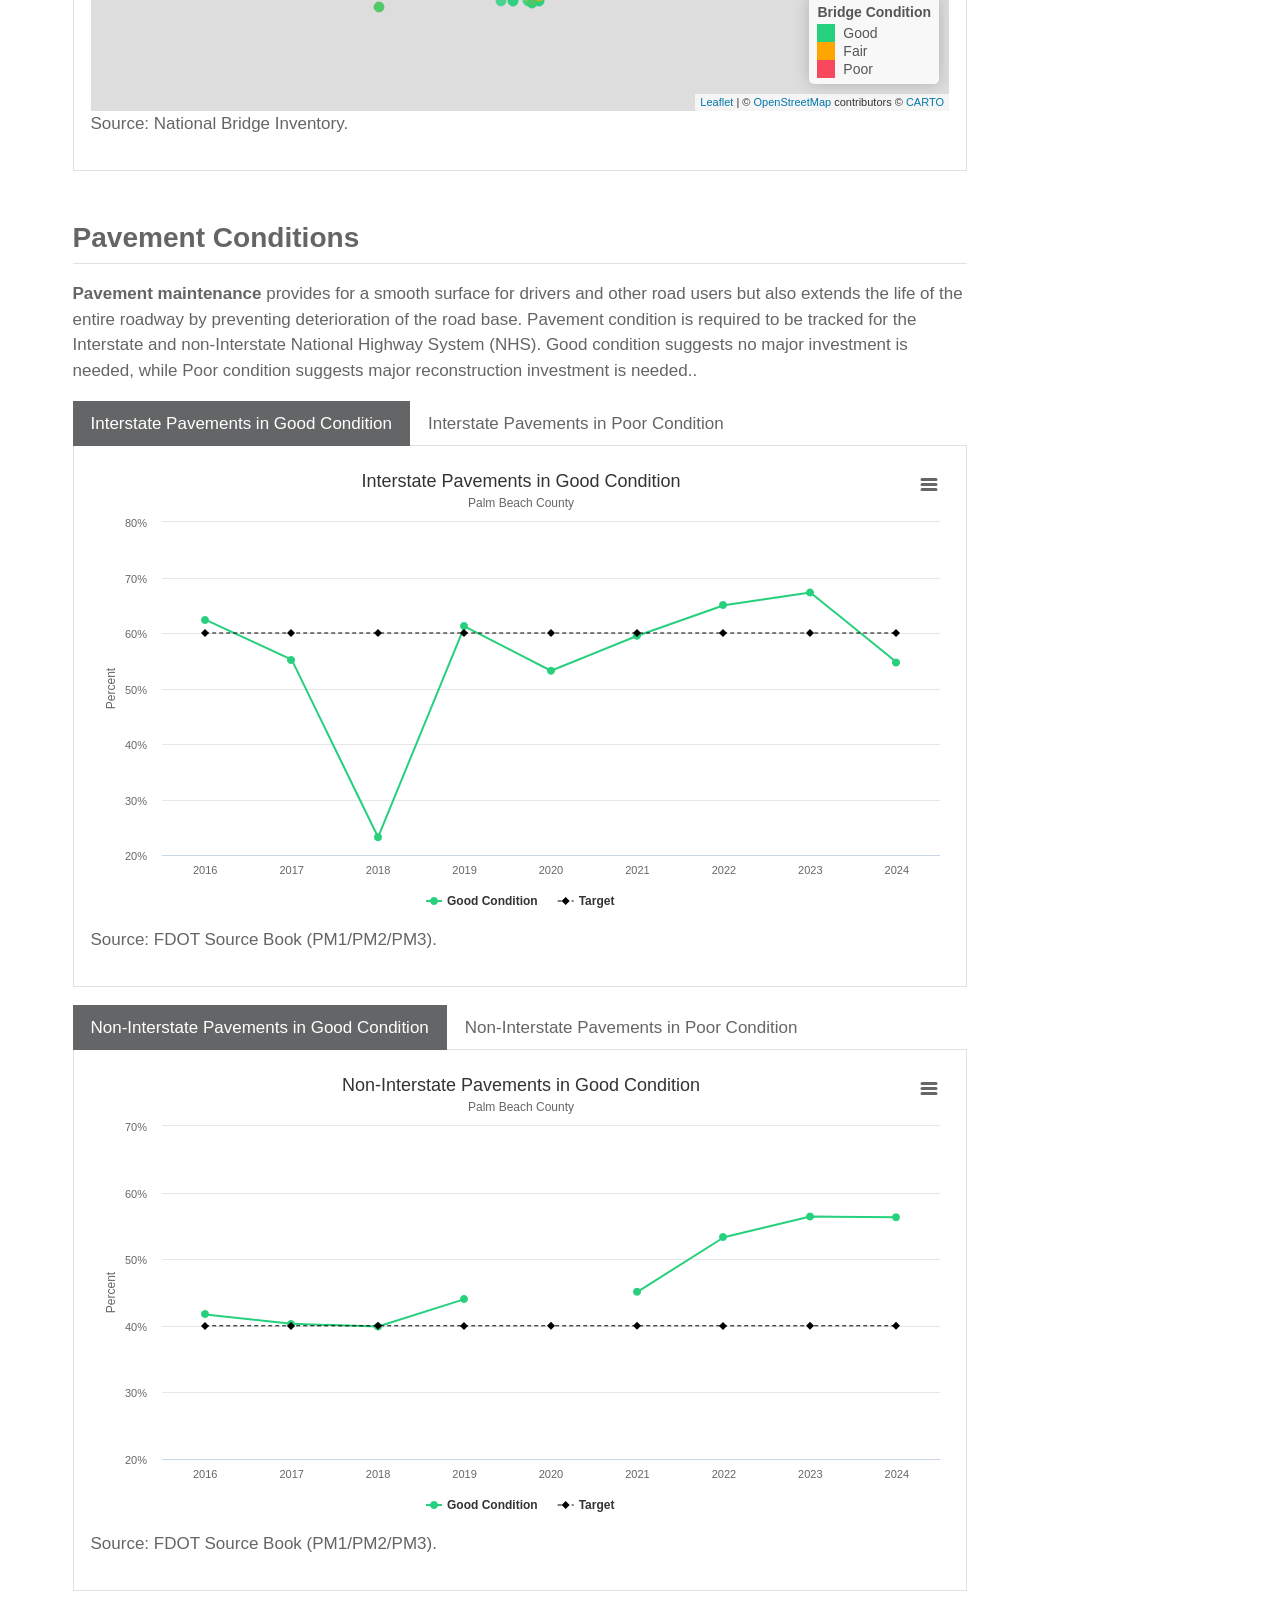
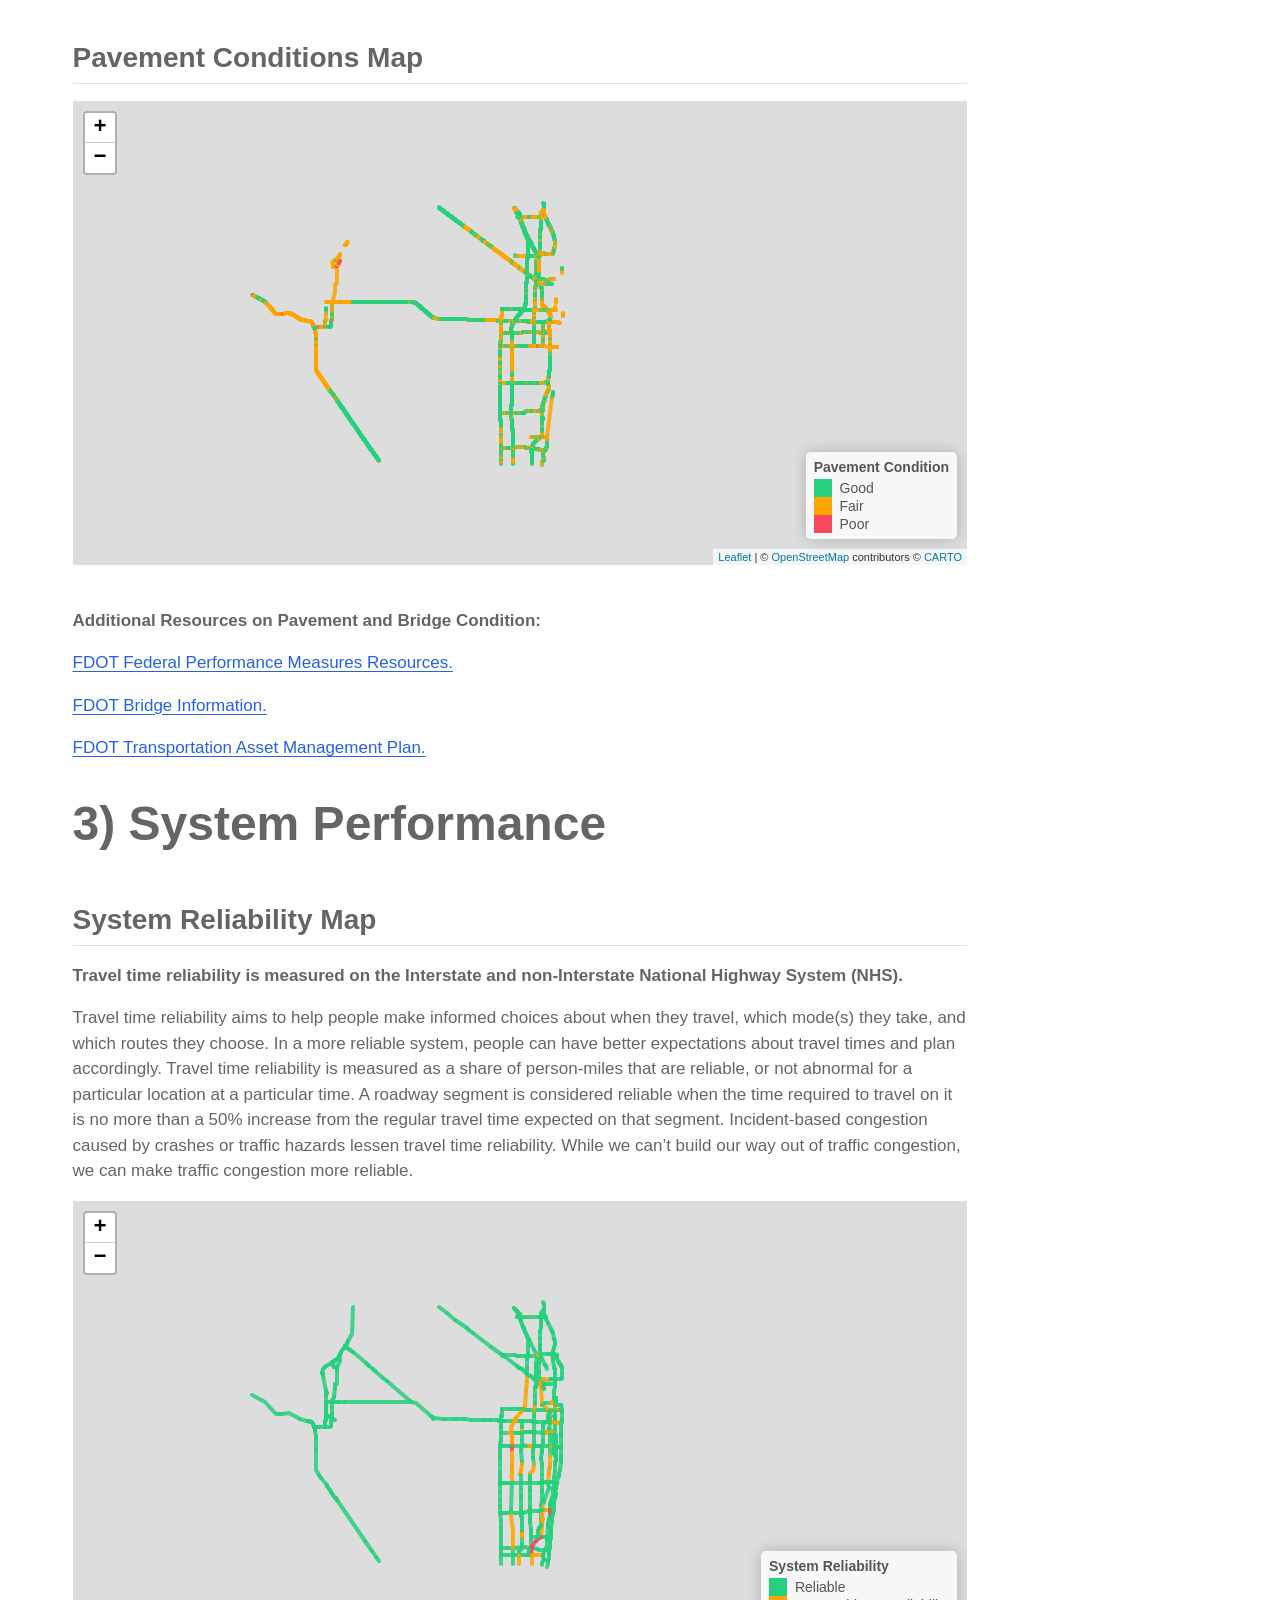
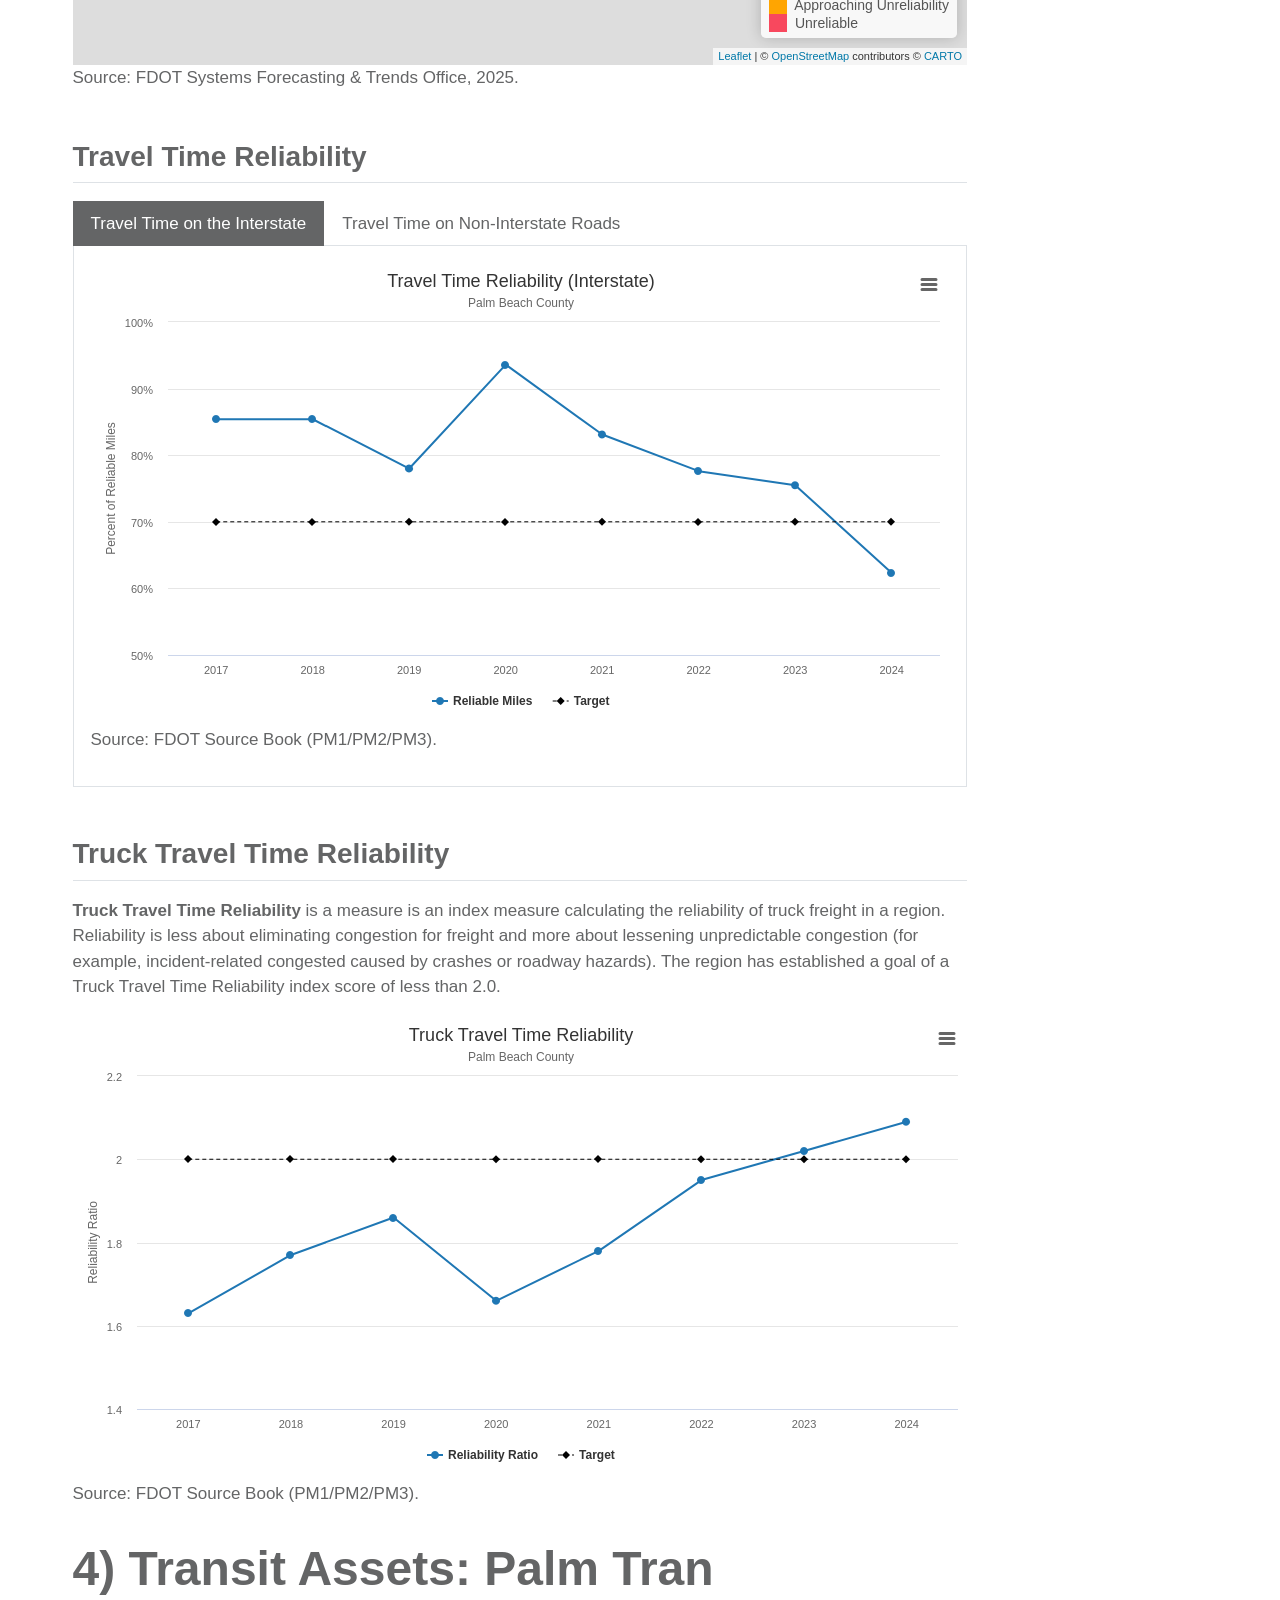
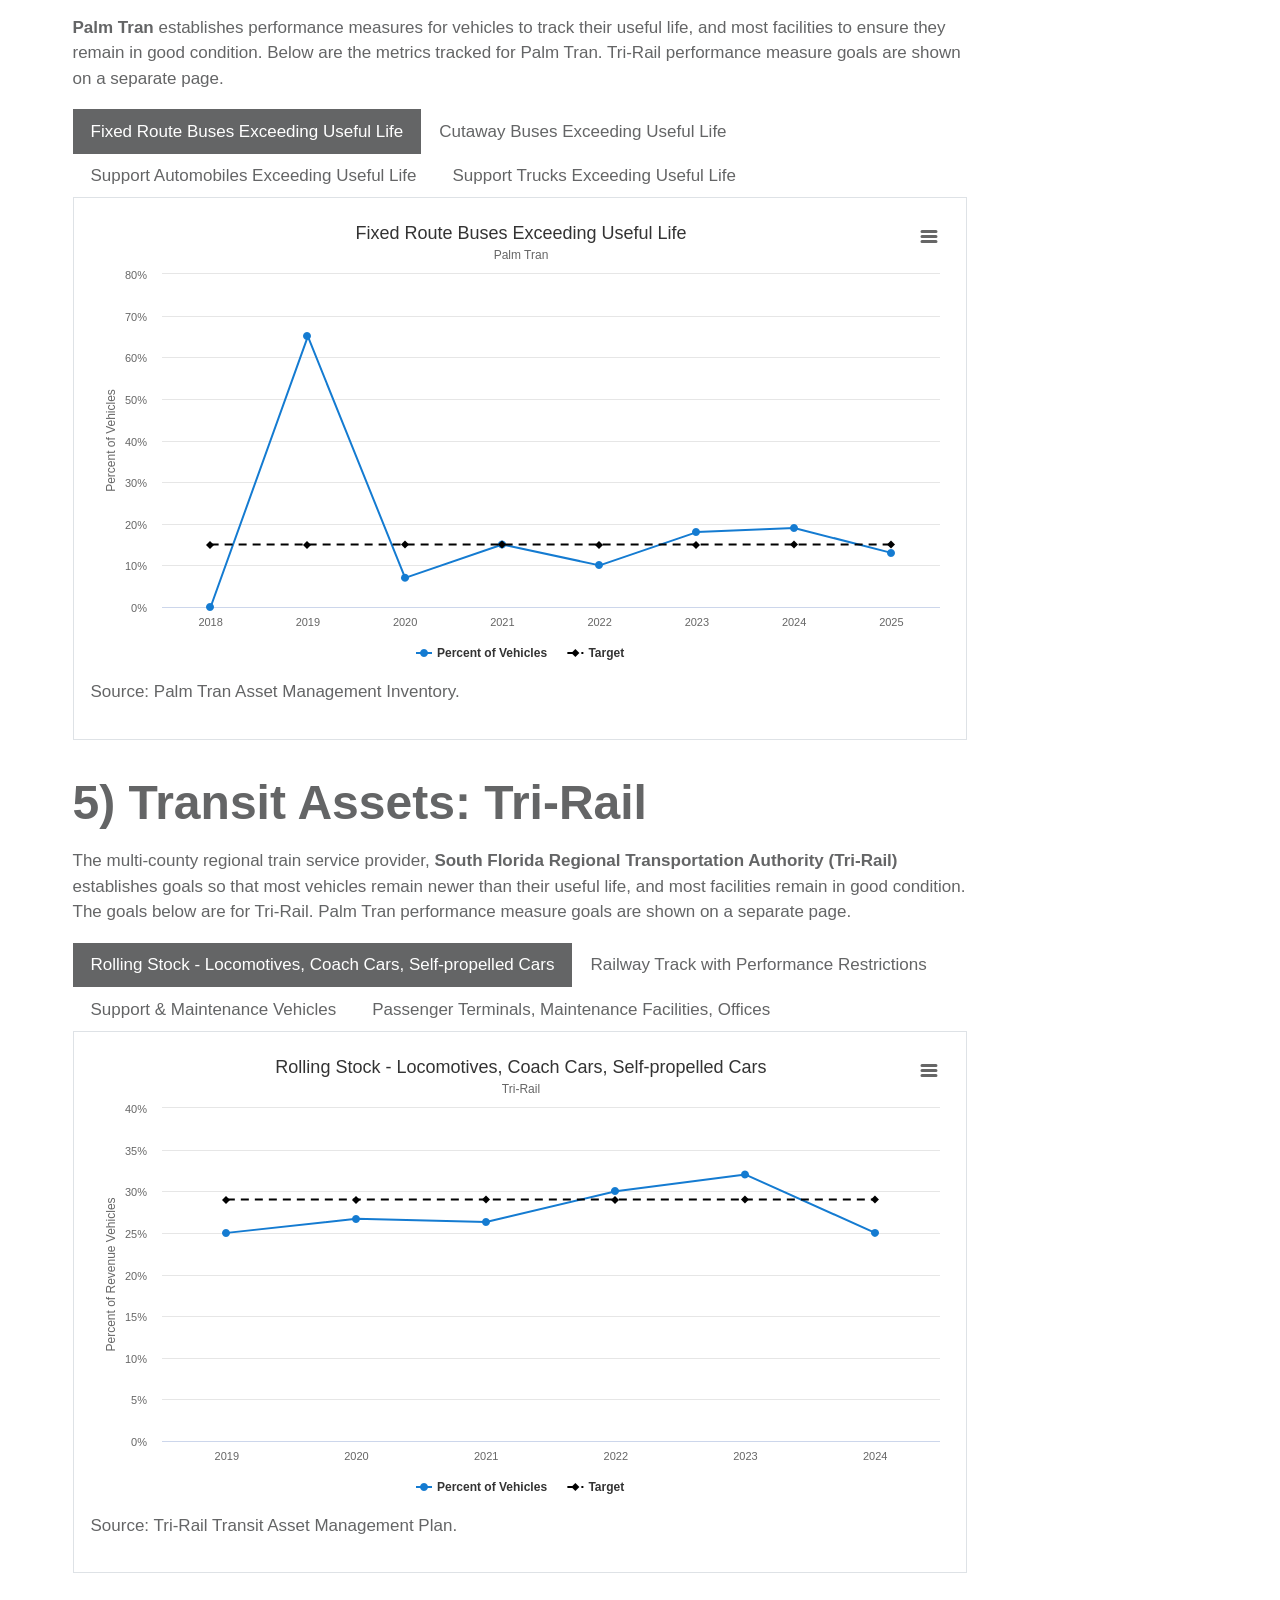
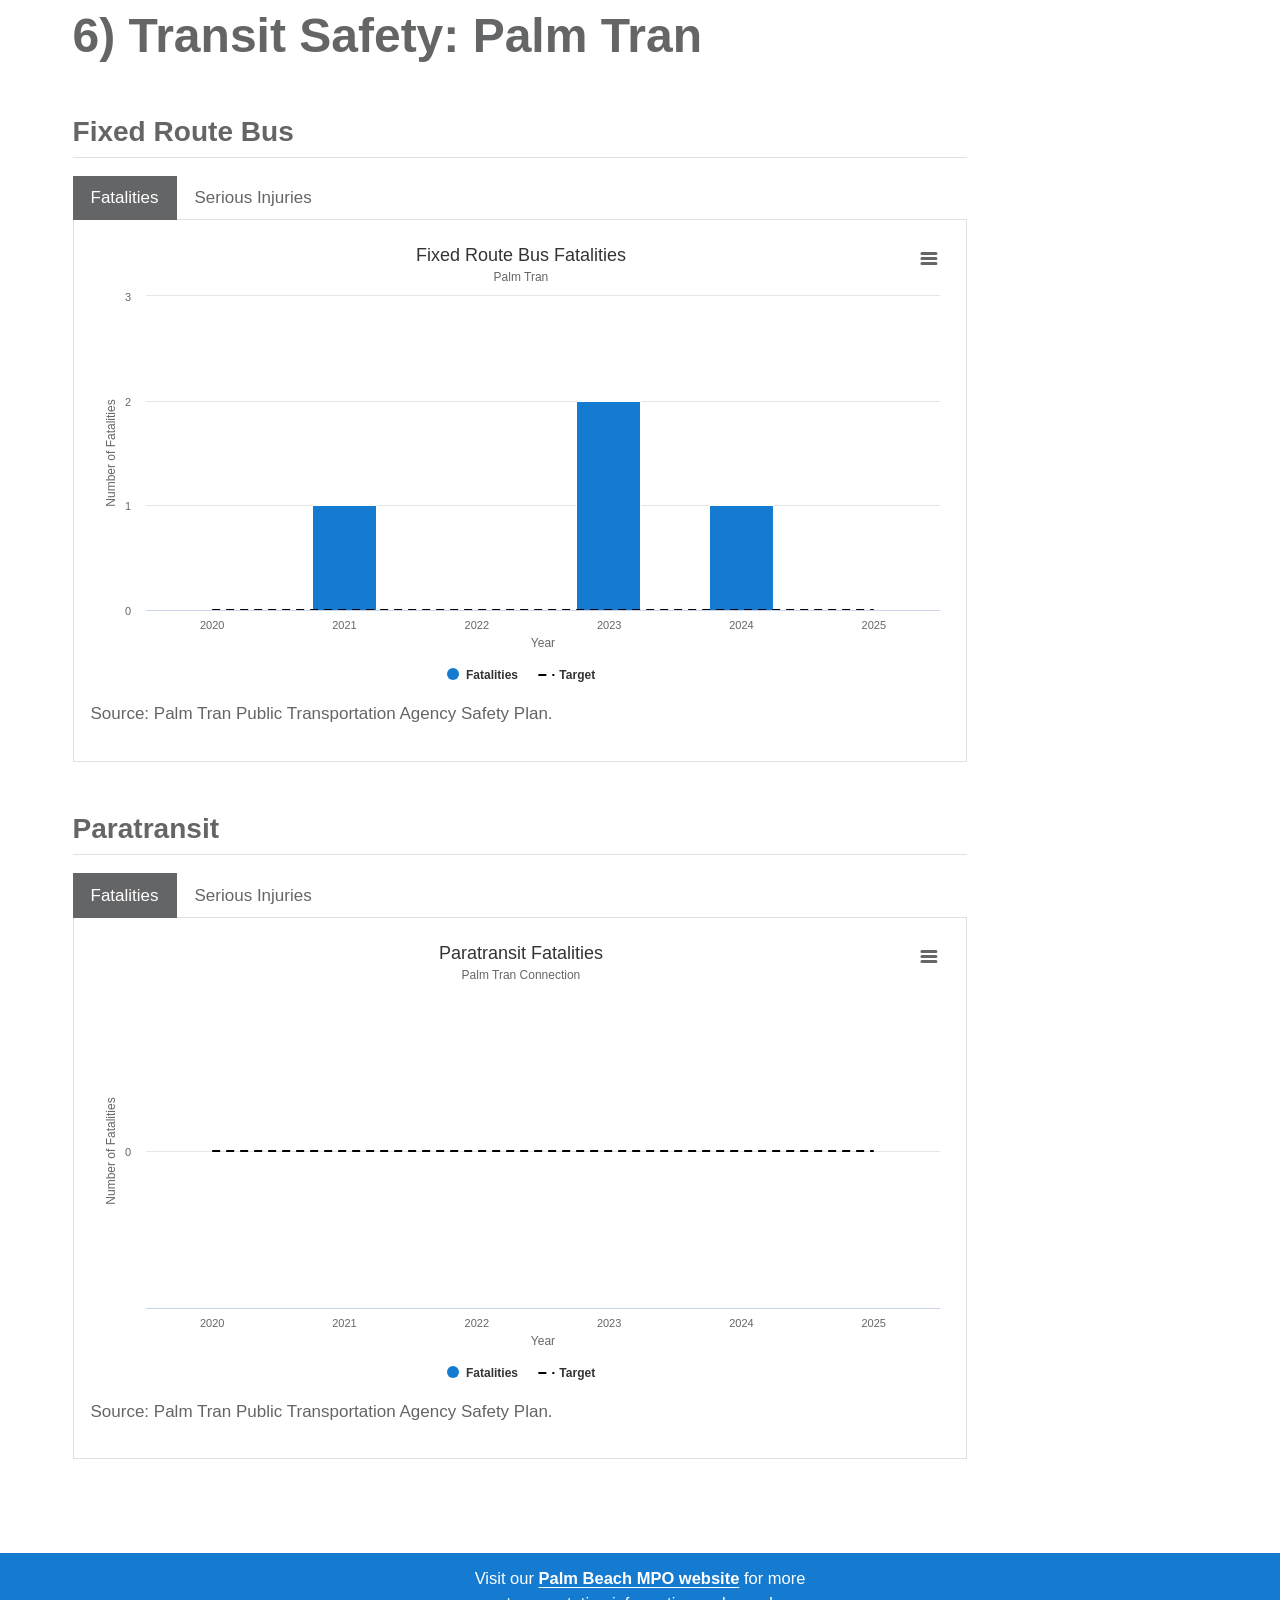
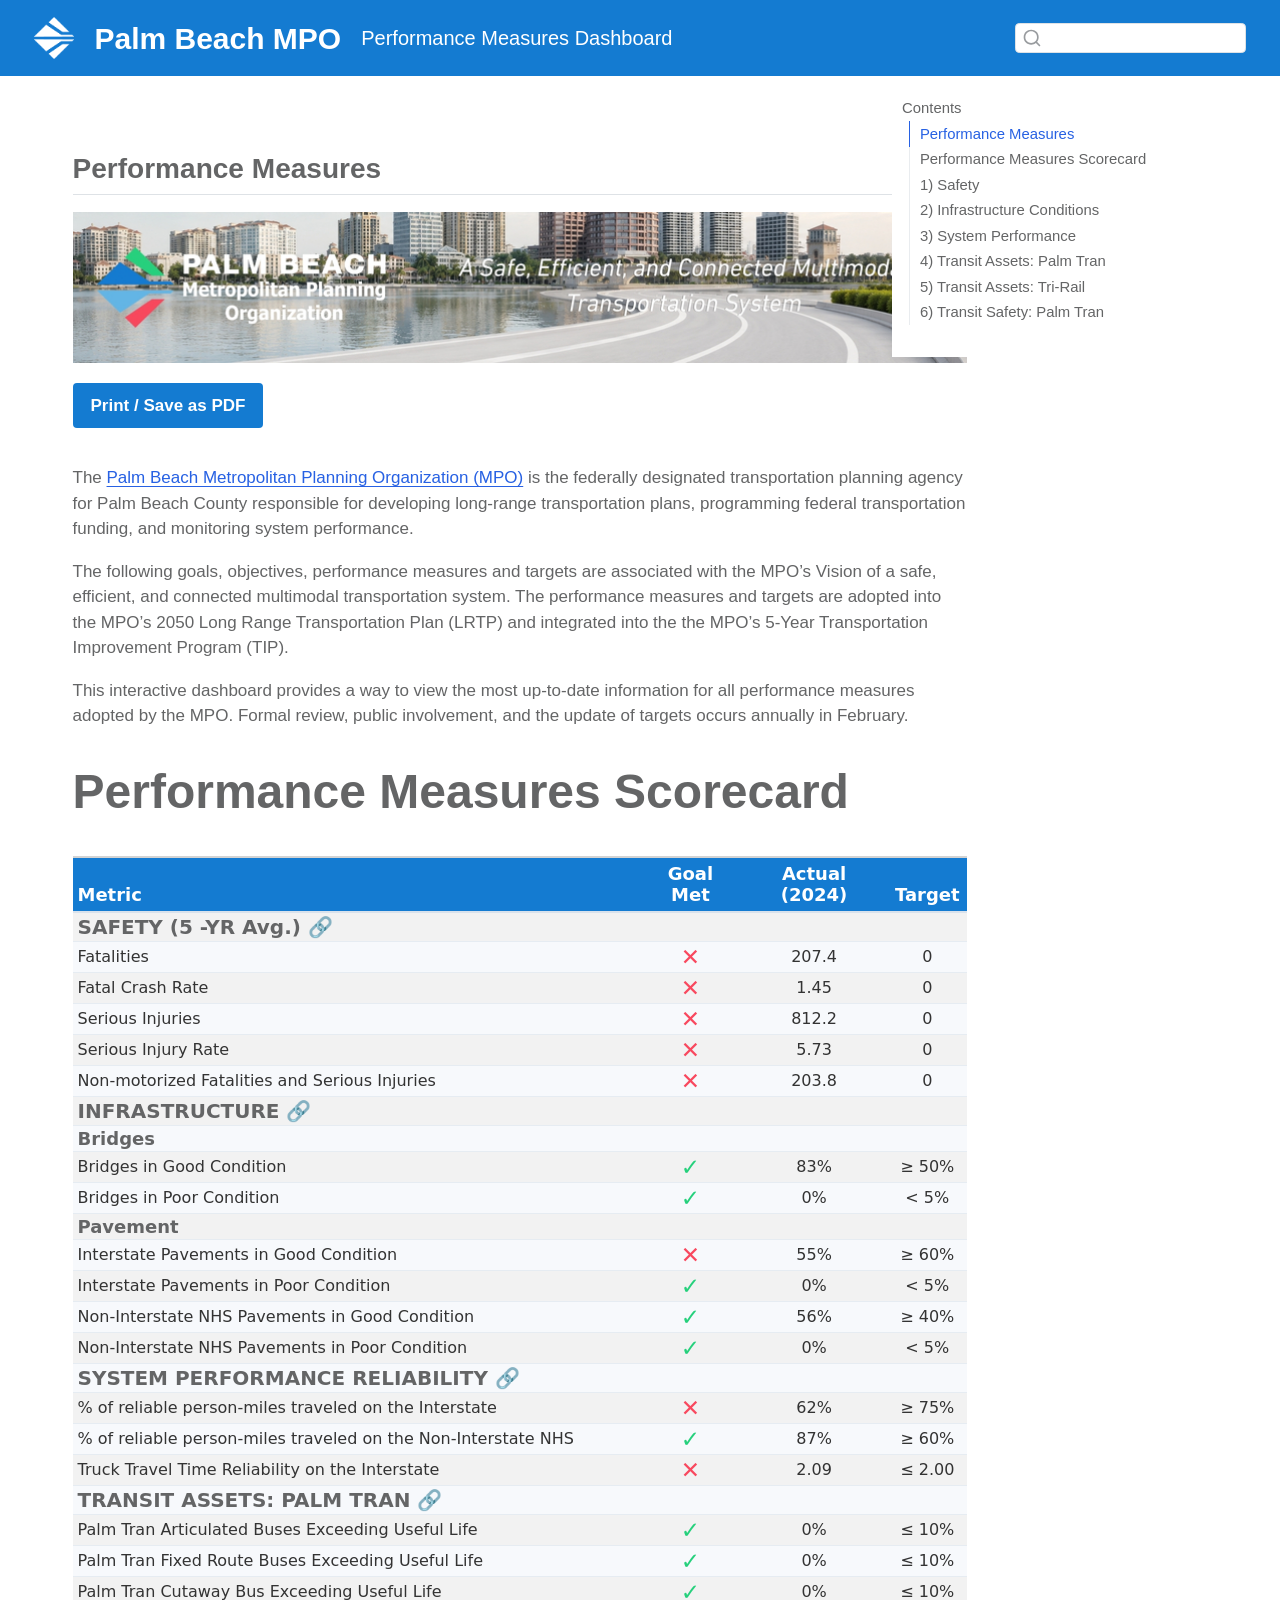
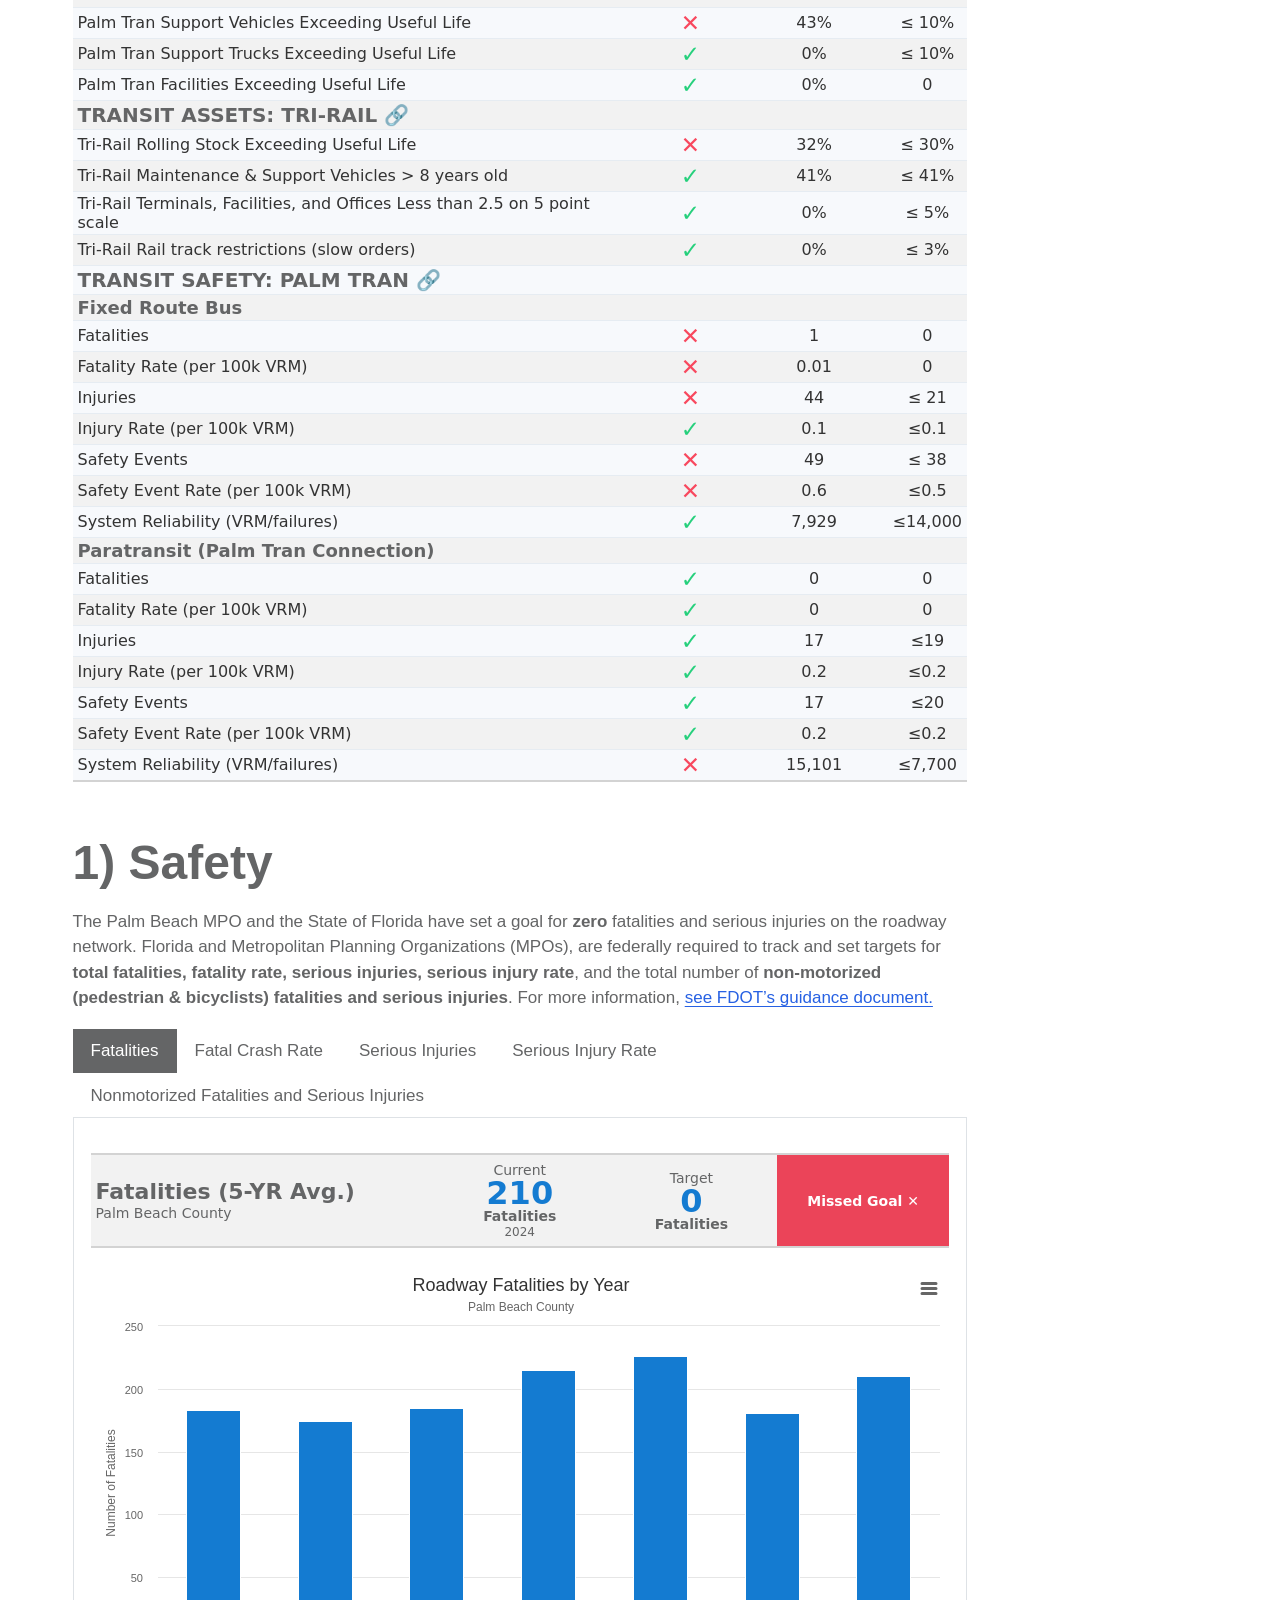
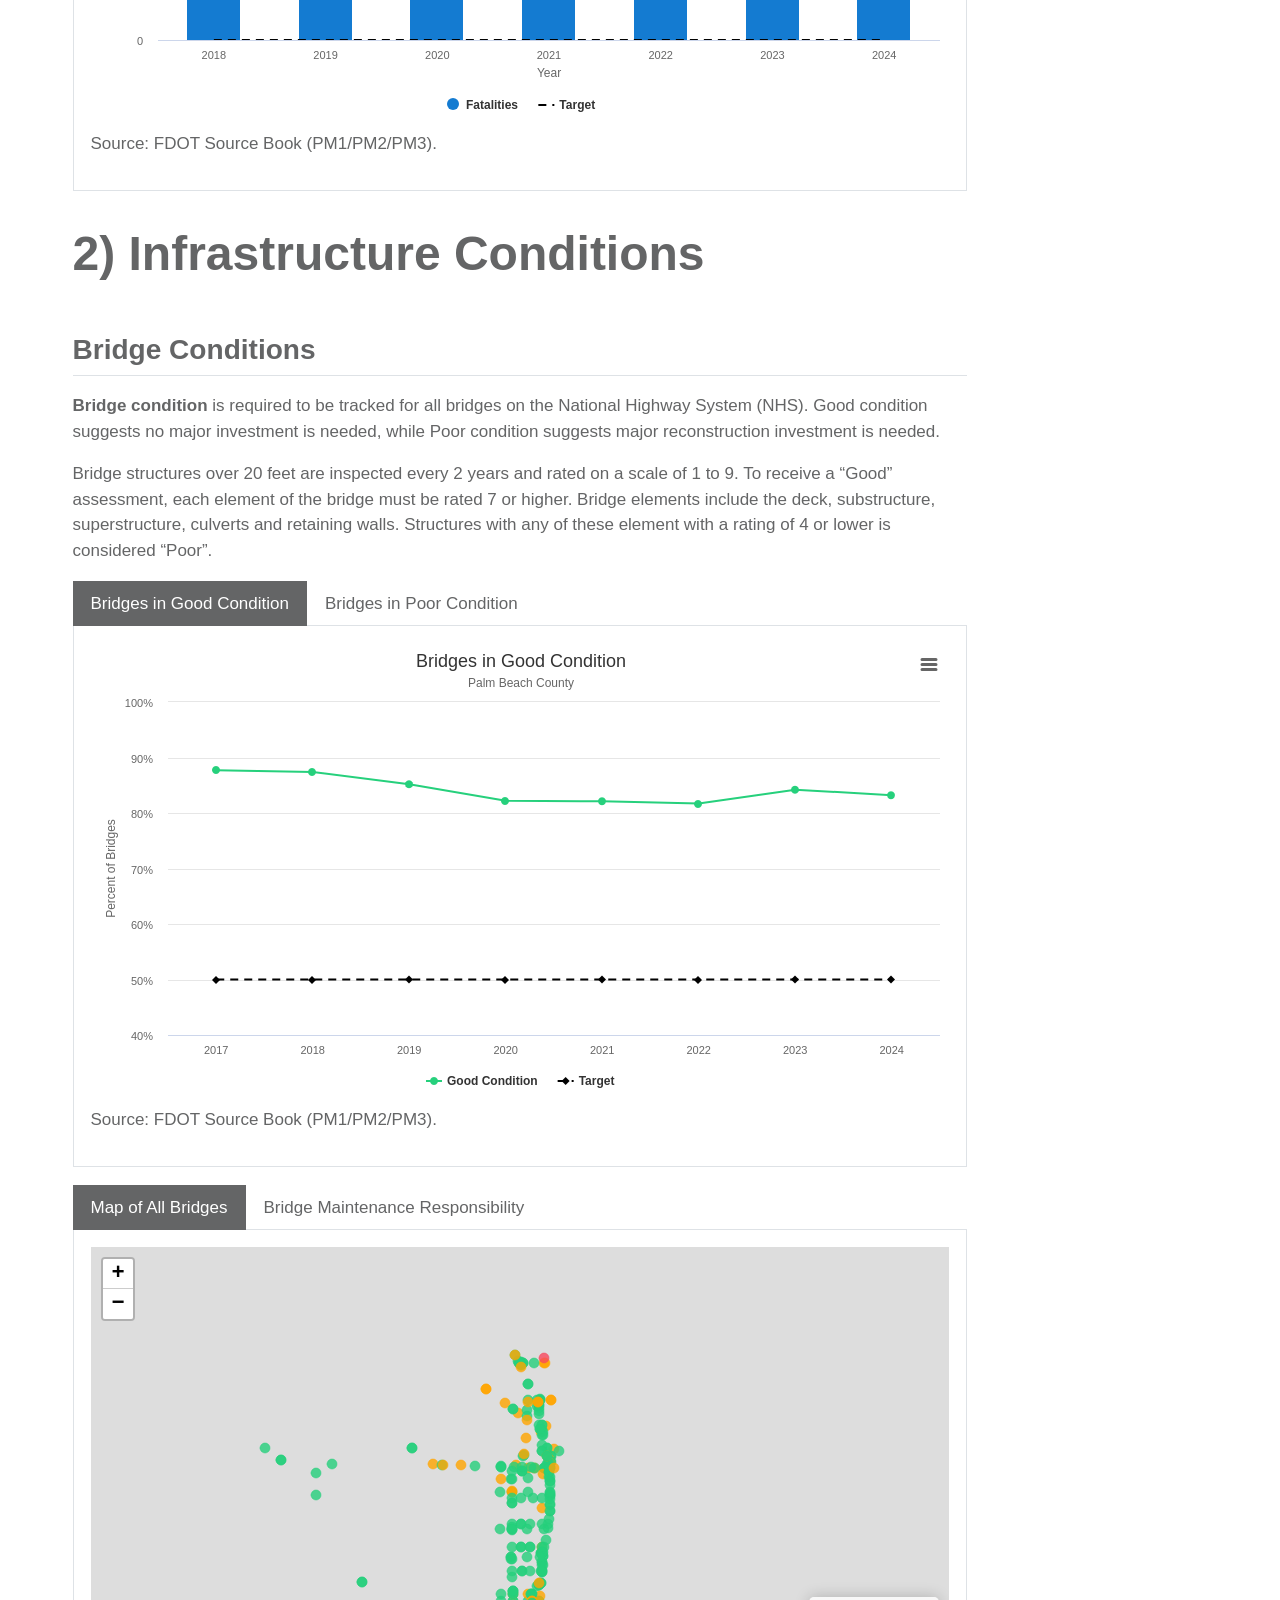
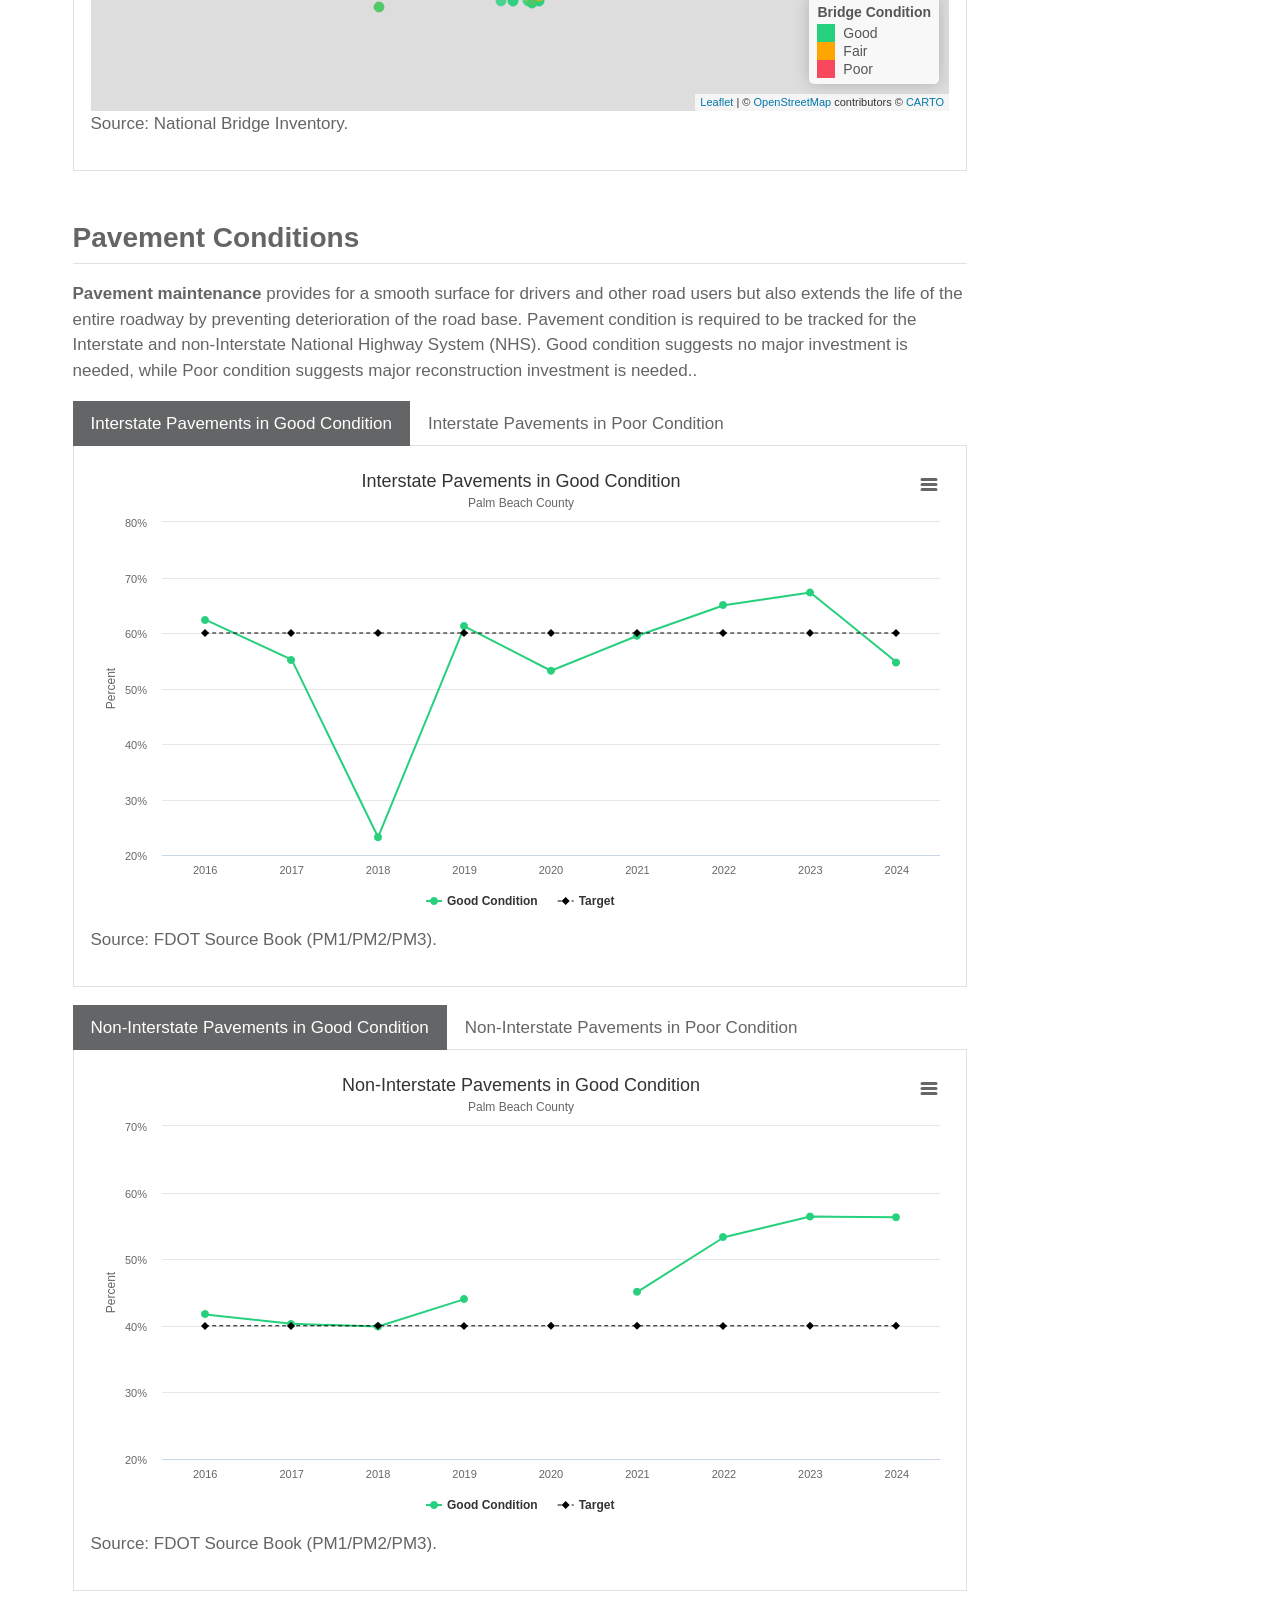
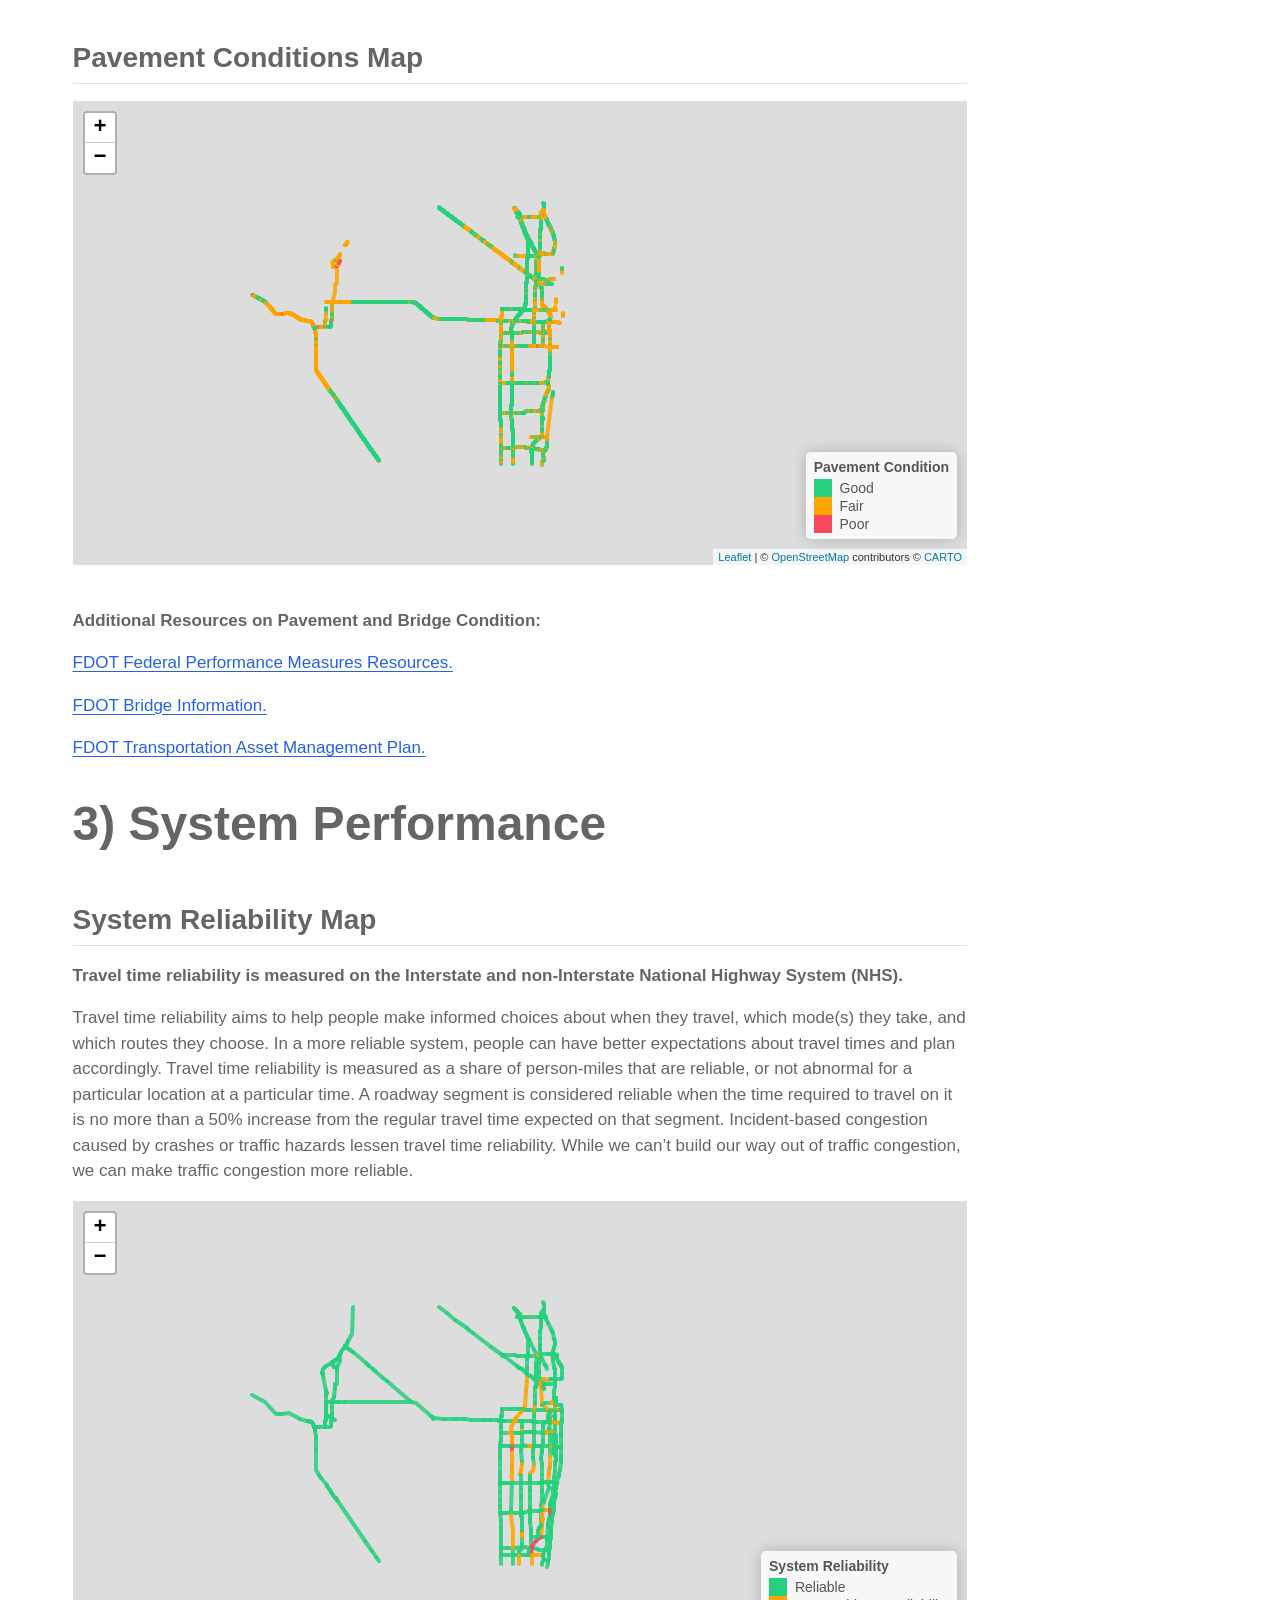
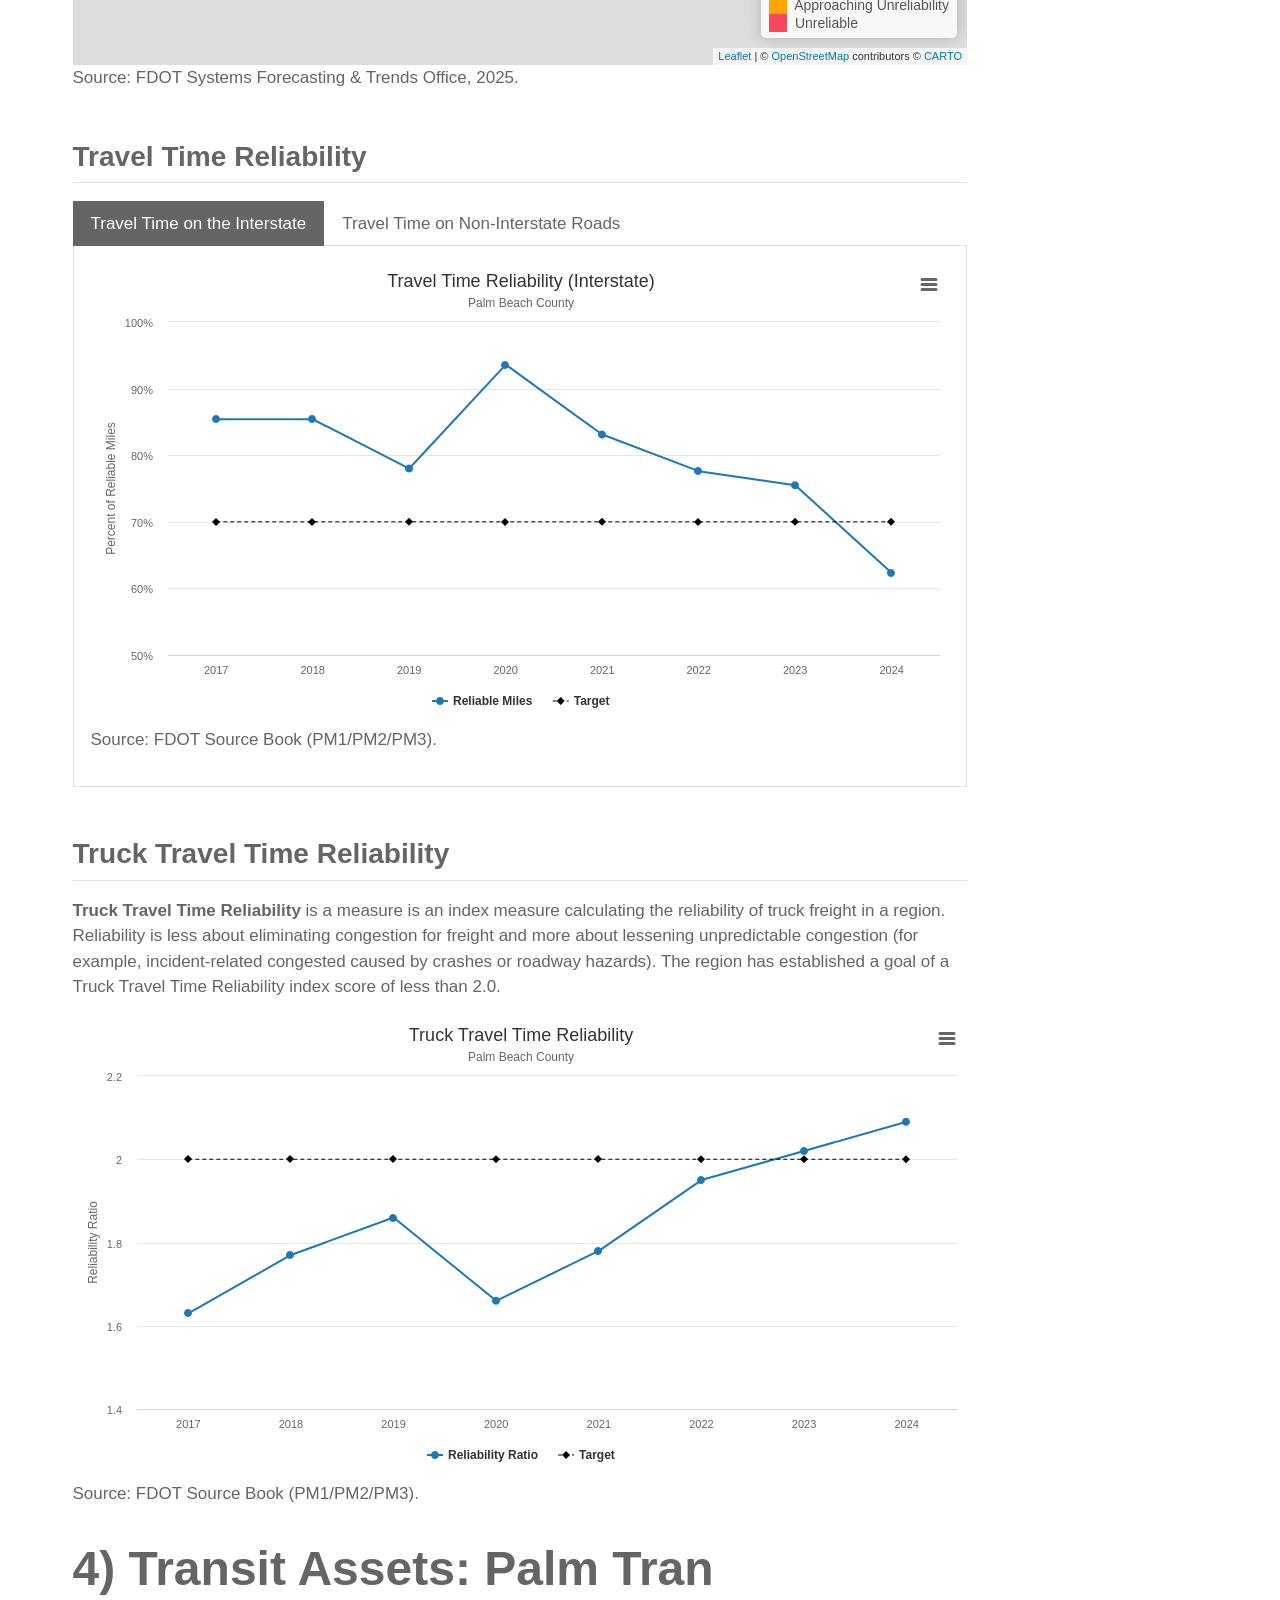
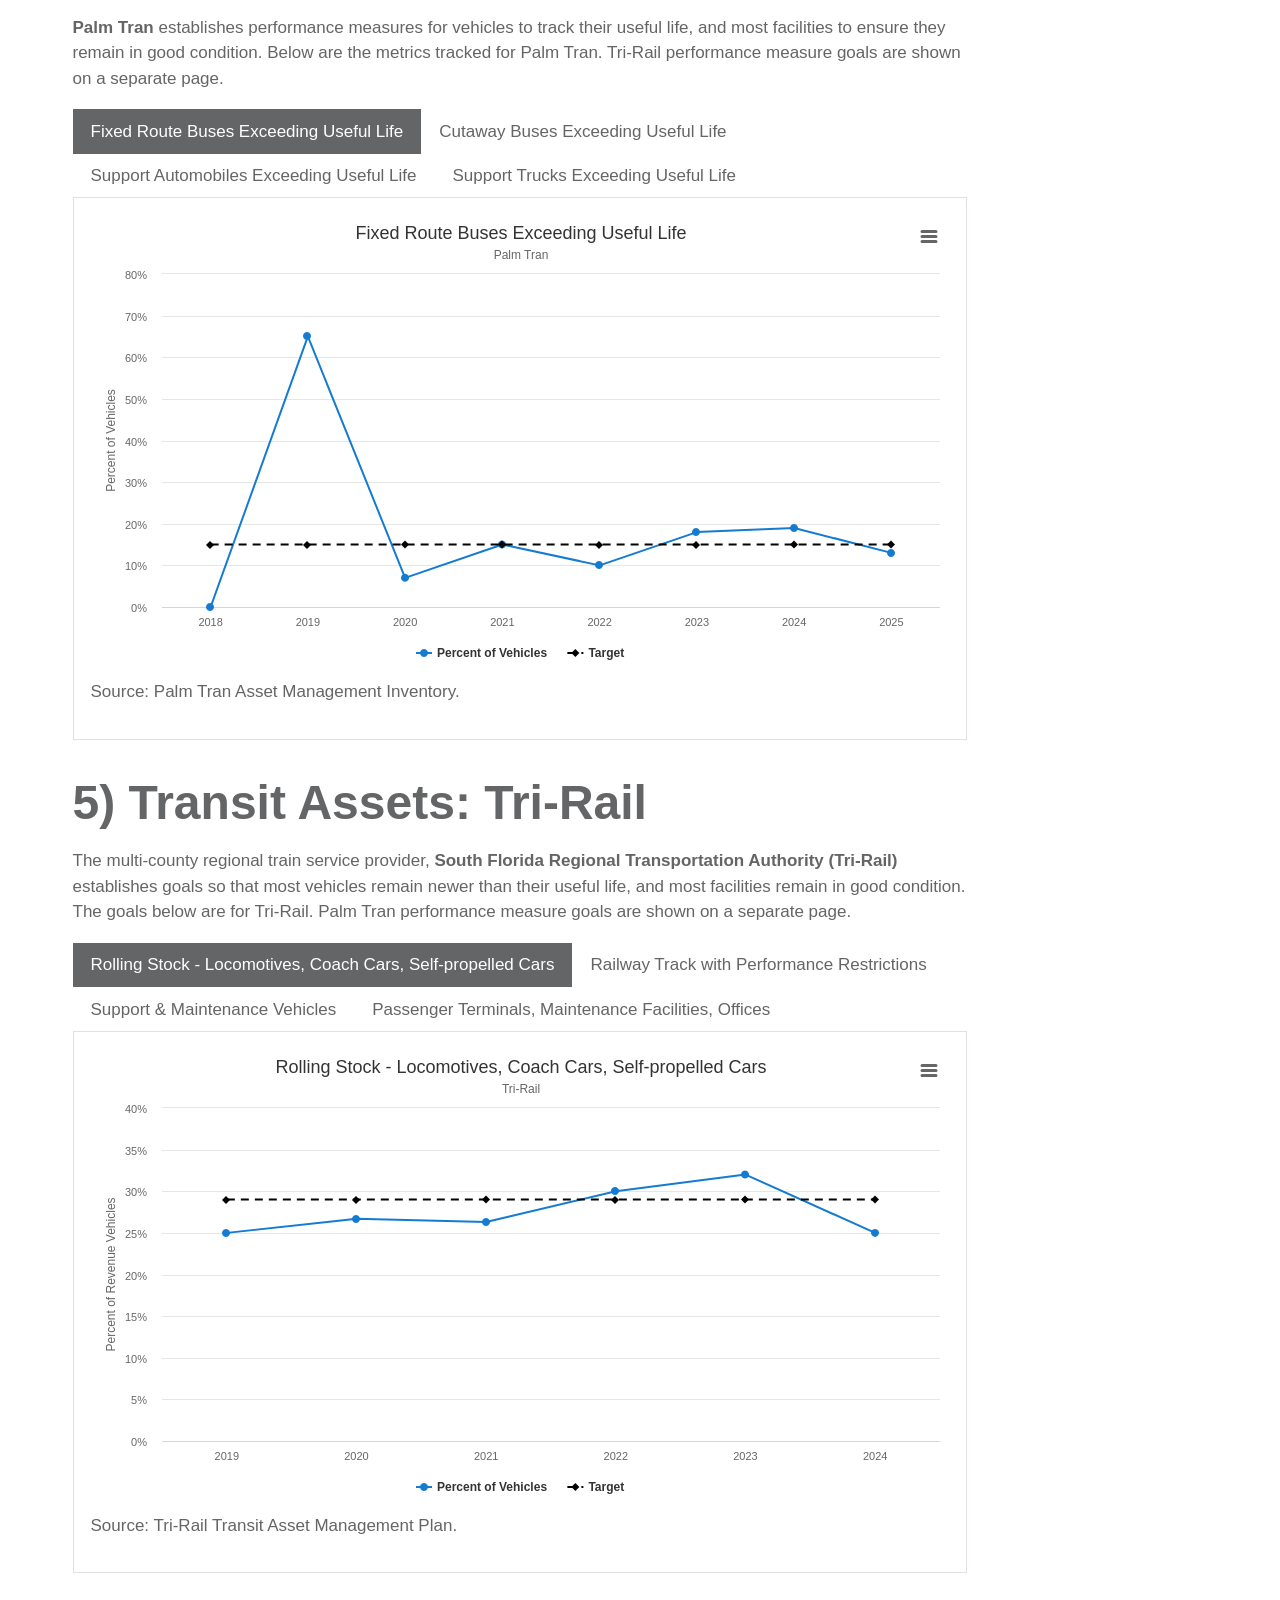
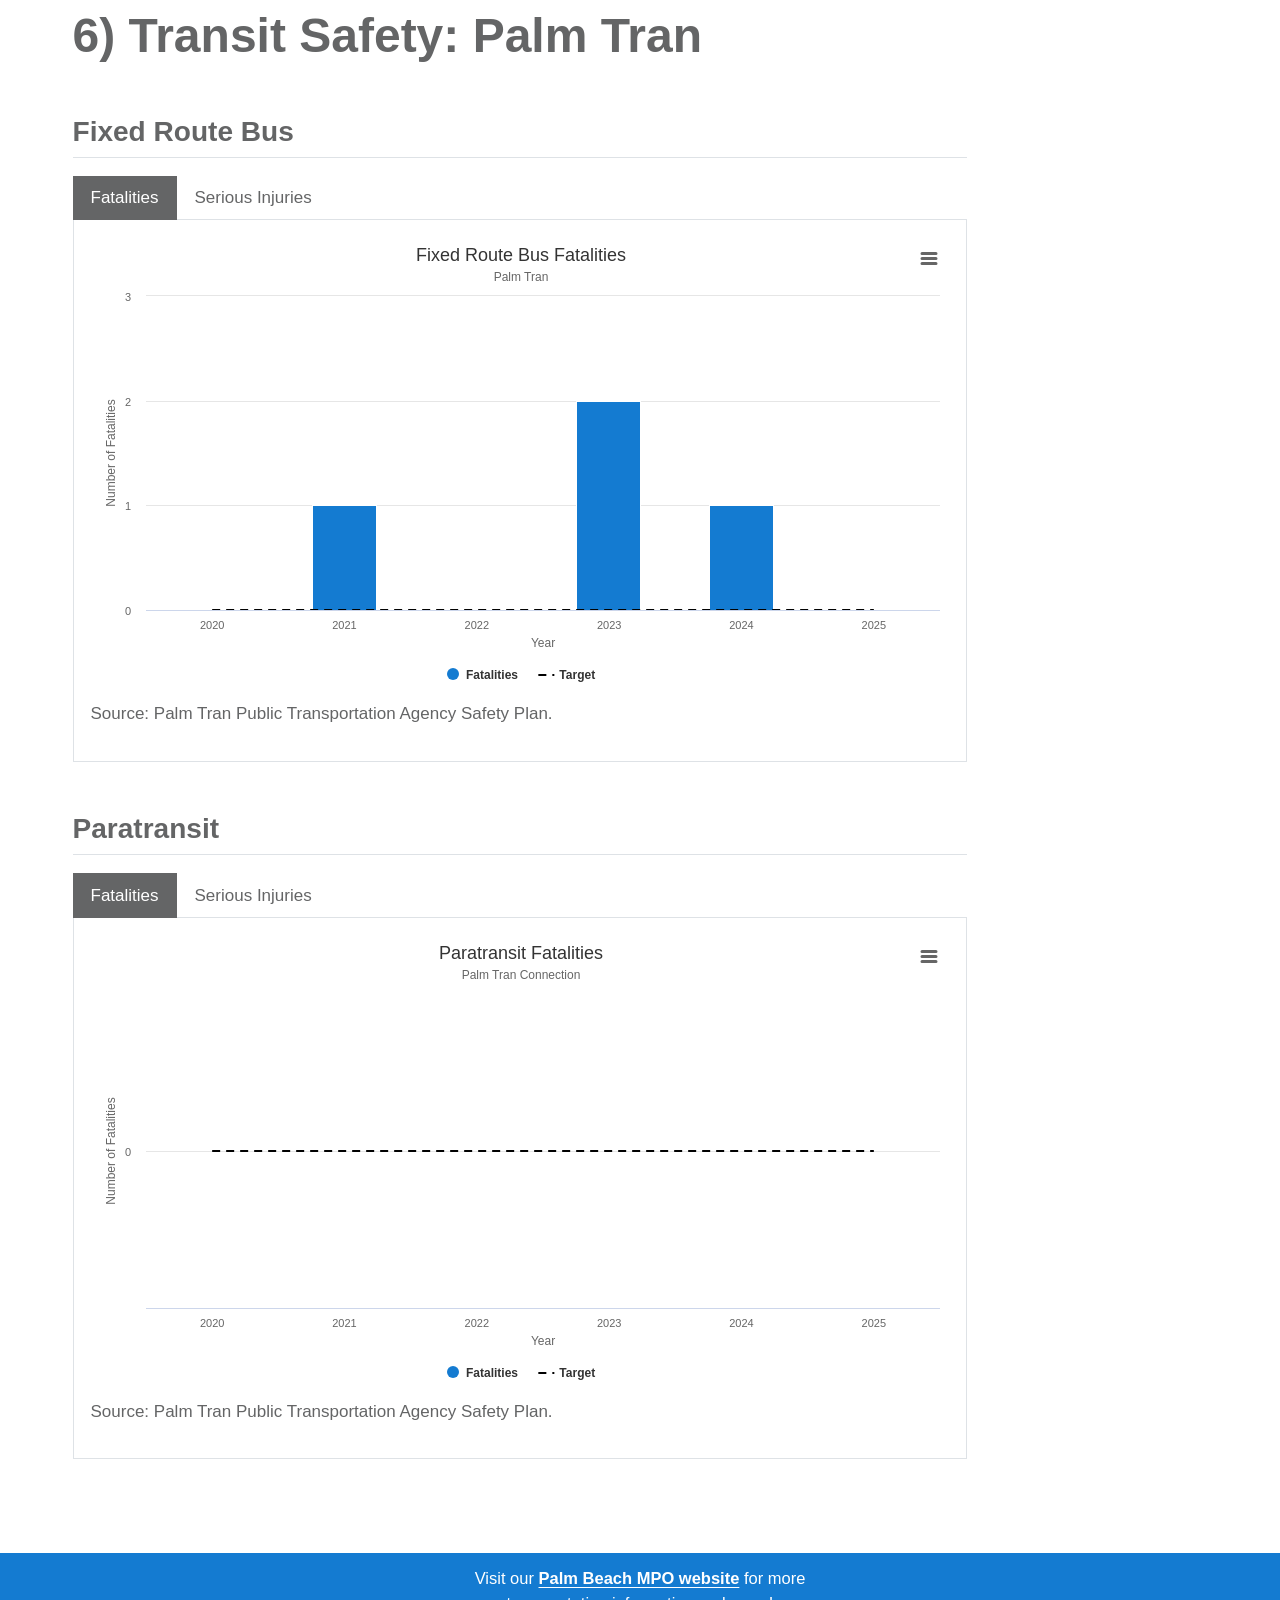
